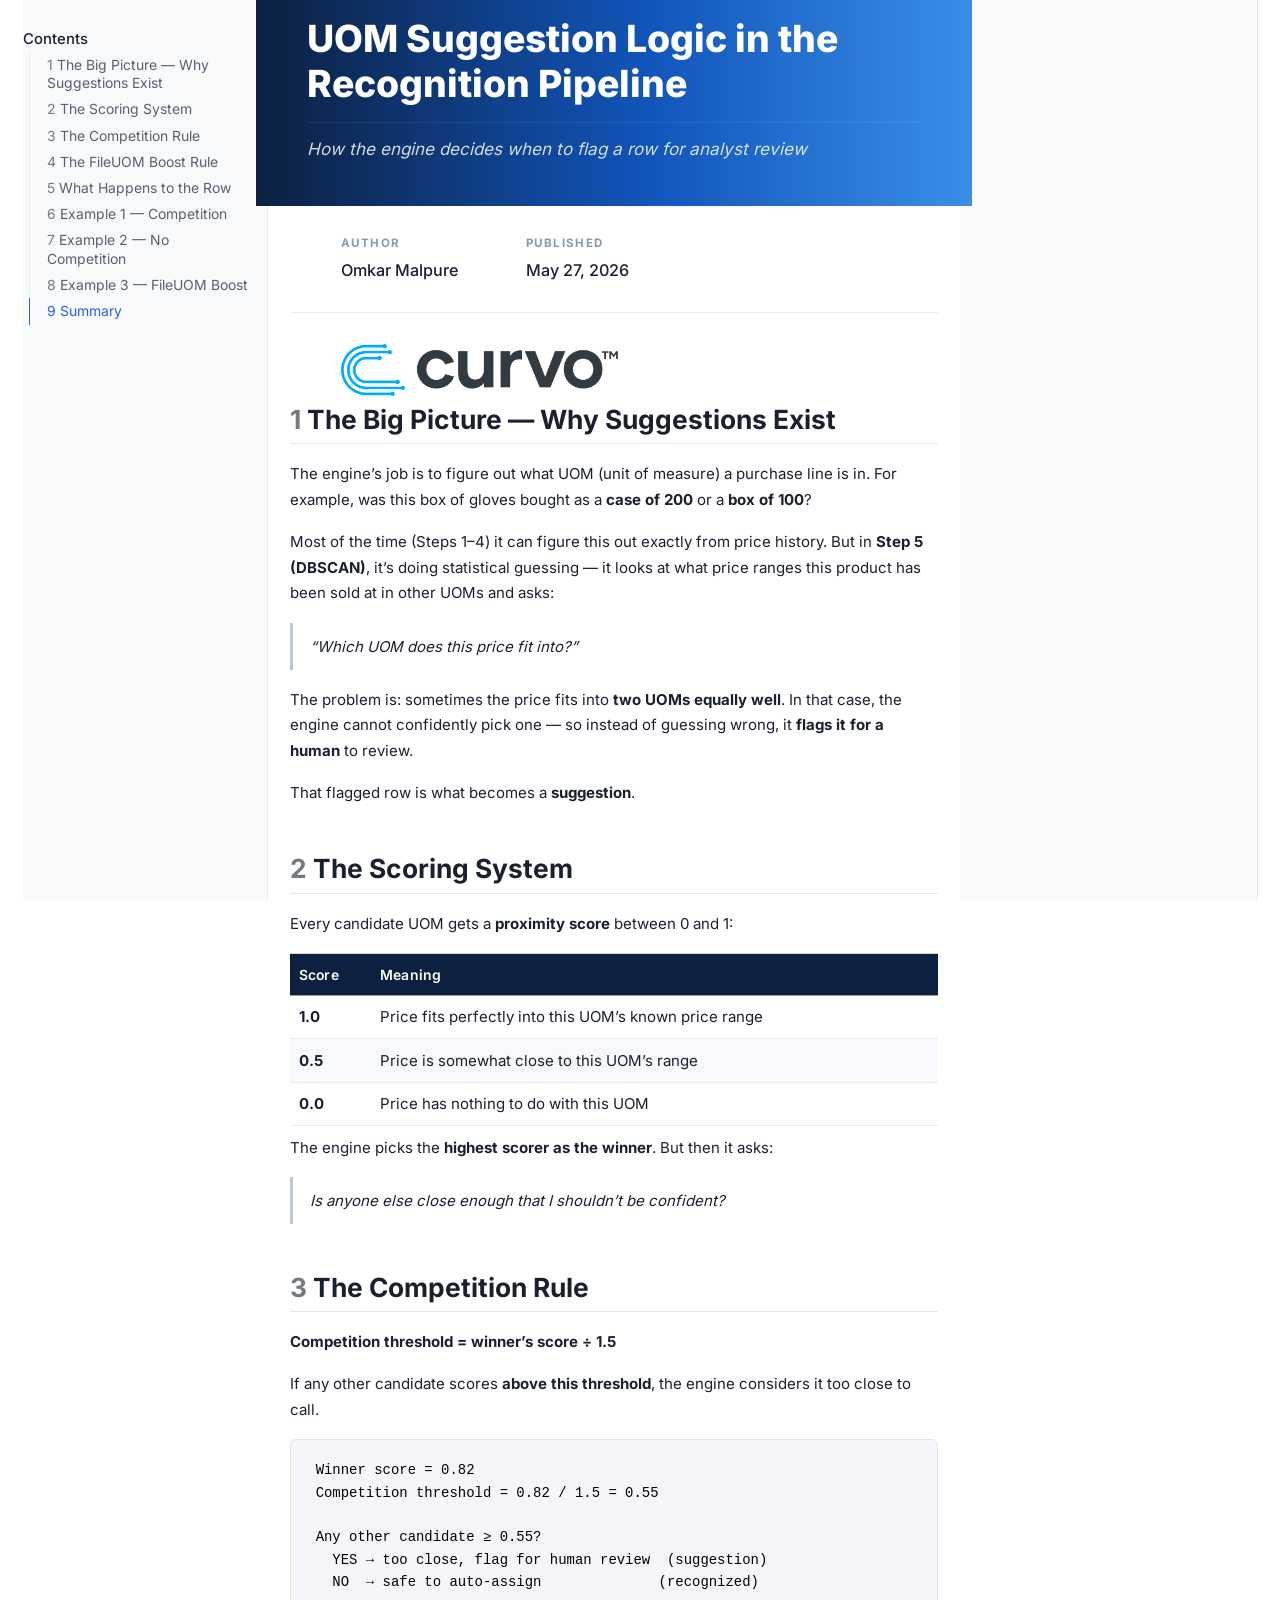
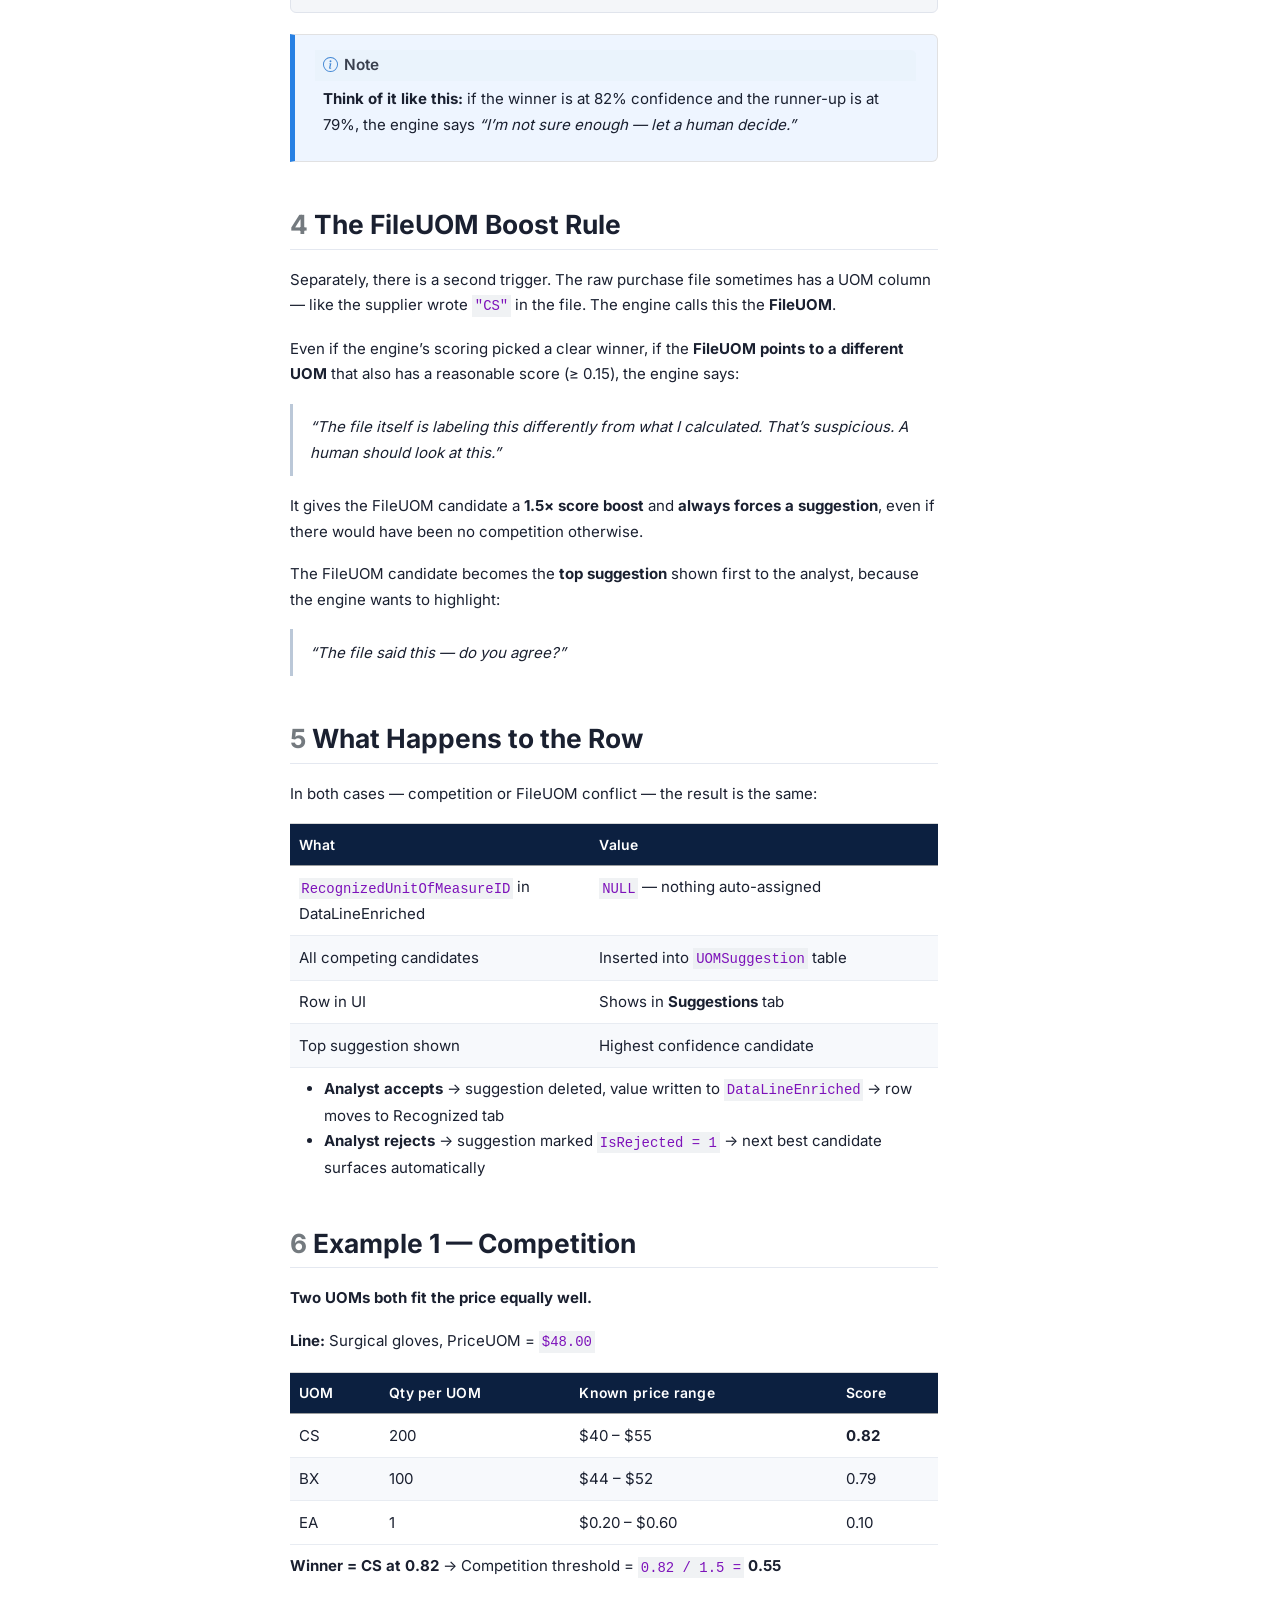
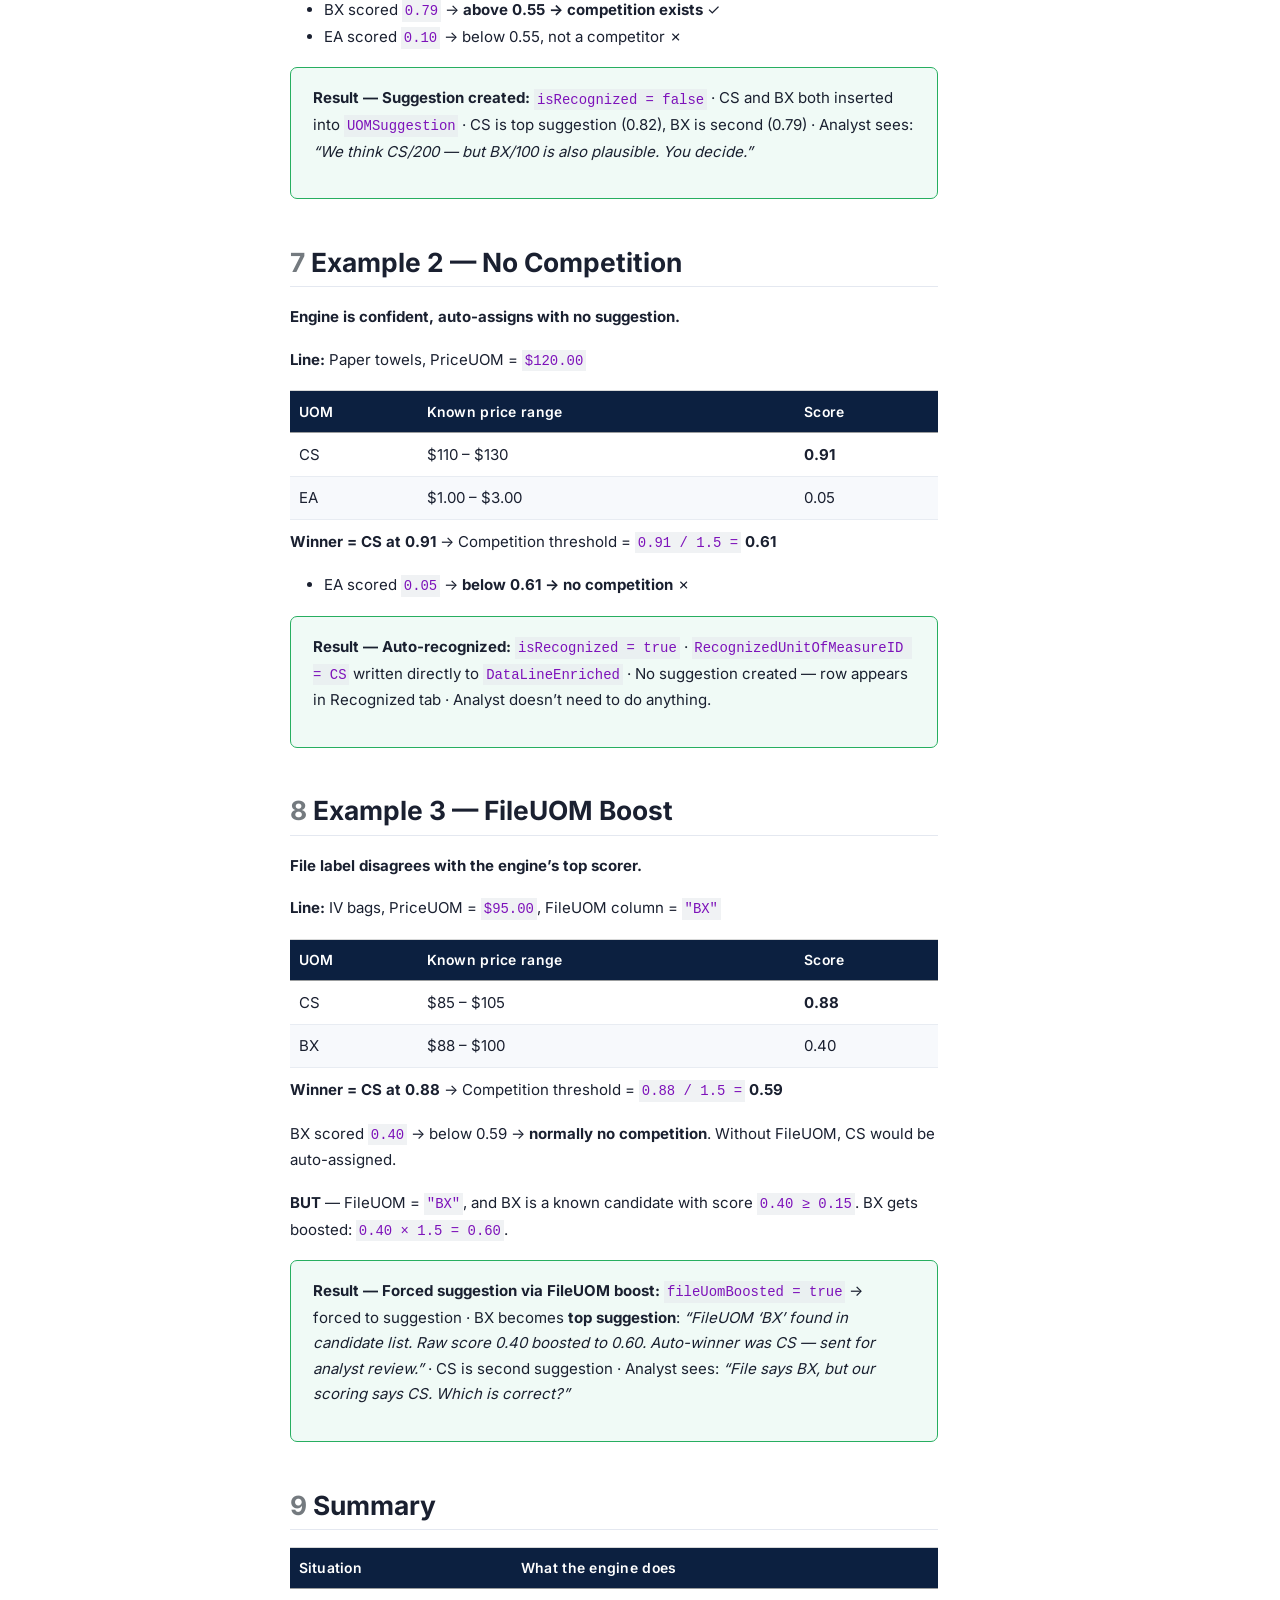
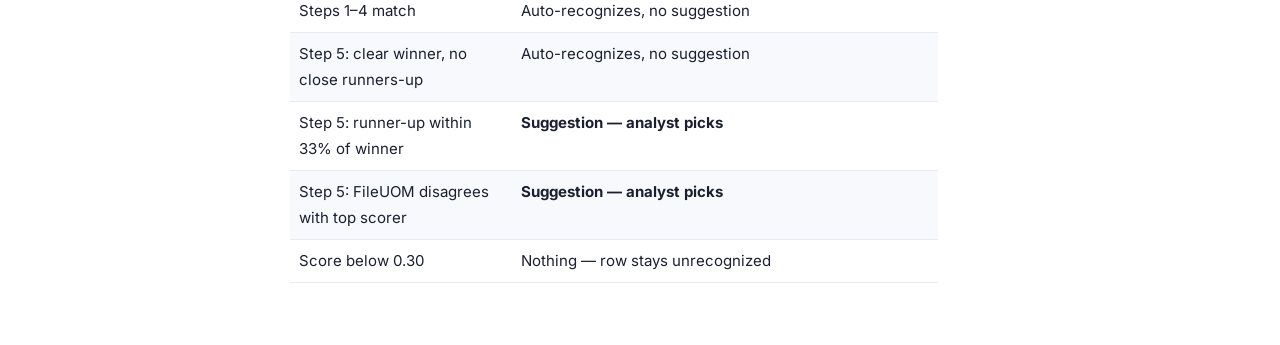
==== index.html @ 733f5641 "Add UOM suggestion logic report as GitHub Pages site" ====
<!DOCTYPE html>
<html xmlns="http://www.w3.org/1999/xhtml" lang="en" xml:lang="en"><head>

<meta charset="utf-8">
<meta name="generator" content="quarto-1.9.38">

<meta name="viewport" content="width=device-width, initial-scale=1.0, user-scalable=yes">


<title>UOM Suggestion Logic in the Recognition Pipeline</title>
<style>

code{white-space: pre-wrap;}
span.smallcaps{font-variant: small-caps;}
div.columns{display: flex; gap: min(4vw, 1.5em);}
div.column{flex: auto; overflow-x: auto;}
div.hanging-indent{margin-left: 1.5em; text-indent: -1.5em;}
ul.task-list{list-style: none;}
ul.task-list li input[type="checkbox"] {
width: 0.8em;
margin: 0 0.8em 0.2em -1em;  vertical-align: middle;
}
</style>


<script>/*!
 * clipboard.js v2.0.11
 * https://clipboardjs.com/
 *
 * Licensed MIT © Zeno Rocha
 */
!function(t,e){"object"==typeof exports&&"object"==typeof module?module.exports=e():"function"==typeof define&&define.amd?define([],e):"object"==typeof exports?exports.ClipboardJS=e():t.ClipboardJS=e()}(this,function(){return n={686:function(t,e,n){"use strict";n.d(e,{default:function(){return b}});var e=n(279),i=n.n(e),e=n(370),u=n.n(e),e=n(817),r=n.n(e);function c(t){try{return document.execCommand(t)}catch(t){return}}var a=function(t){t=r()(t);return c("cut"),t};function o(t,e){var n,o,t=(n=t,o="rtl"===document.documentElement.getAttribute("dir"),(t=document.createElement("textarea")).style.fontSize="12pt",t.style.border="0",t.style.padding="0",t.style.margin="0",t.style.position="absolute",t.style[o?"right":"left"]="-9999px",o=window.pageYOffset||document.documentElement.scrollTop,t.style.top="".concat(o,"px"),t.setAttribute("readonly",""),t.value=n,t);return e.container.appendChild(t),e=r()(t),c("copy"),t.remove(),e}var f=function(t){var e=1<arguments.length&&void 0!==arguments[1]?arguments[1]:{container:document.body},n="";return"string"==typeof t?n=o(t,e):t instanceof HTMLInputElement&&!["text","search","url","tel","password"].includes(null==t?void 0:t.type)?n=o(t.value,e):(n=r()(t),c("copy")),n};function l(t){return(l="function"==typeof Symbol&&"symbol"==typeof Symbol.iterator?function(t){return typeof t}:function(t){return t&&"function"==typeof Symbol&&t.constructor===Symbol&&t!==Symbol.prototype?"symbol":typeof t})(t)}var s=function(){var t=0<arguments.length&&void 0!==arguments[0]?arguments[0]:{},e=t.action,n=void 0===e?"copy":e,o=t.container,e=t.target,t=t.text;if("copy"!==n&&"cut"!==n)throw new Error('Invalid "action" value, use either "copy" or "cut"');if(void 0!==e){if(!e||"object"!==l(e)||1!==e.nodeType)throw new Error('Invalid "target" value, use a valid Element');if("copy"===n&&e.hasAttribute("disabled"))throw new Error('Invalid "target" attribute. Please use "readonly" instead of "disabled" attribute');if("cut"===n&&(e.hasAttribute("readonly")||e.hasAttribute("disabled")))throw new Error('Invalid "target" attribute. You can\'t cut text from elements with "readonly" or "disabled" attributes')}return t?f(t,{container:o}):e?"cut"===n?a(e):f(e,{container:o}):void 0};function p(t){return(p="function"==typeof Symbol&&"symbol"==typeof Symbol.iterator?function(t){return typeof t}:function(t){return t&&"function"==typeof Symbol&&t.constructor===Symbol&&t!==Symbol.prototype?"symbol":typeof t})(t)}function d(t,e){for(var n=0;n<e.length;n++){var o=e[n];o.enumerable=o.enumerable||!1,o.configurable=!0,"value"in o&&(o.writable=!0),Object.defineProperty(t,o.key,o)}}function y(t,e){return(y=Object.setPrototypeOf||function(t,e){return t.__proto__=e,t})(t,e)}function h(n){var o=function(){if("undefined"==typeof Reflect||!Reflect.construct)return!1;if(Reflect.construct.sham)return!1;if("function"==typeof Proxy)return!0;try{return Date.prototype.toString.call(Reflect.construct(Date,[],function(){})),!0}catch(t){return!1}}();return function(){var t,e=v(n);return t=o?(t=v(this).constructor,Reflect.construct(e,arguments,t)):e.apply(this,arguments),e=this,!(t=t)||"object"!==p(t)&&"function"!=typeof t?function(t){if(void 0!==t)return t;throw new ReferenceError("this hasn't been initialised - super() hasn't been called")}(e):t}}function v(t){return(v=Object.setPrototypeOf?Object.getPrototypeOf:function(t){return t.__proto__||Object.getPrototypeOf(t)})(t)}function m(t,e){t="data-clipboard-".concat(t);if(e.hasAttribute(t))return e.getAttribute(t)}var b=function(){!function(t,e){if("function"!=typeof e&&null!==e)throw new TypeError("Super expression must either be null or a function");t.prototype=Object.create(e&&e.prototype,{constructor:{value:t,writable:!0,configurable:!0}}),e&&y(t,e)}(r,i());var t,e,n,o=h(r);function r(t,e){var n;return function(t){if(!(t instanceof r))throw new TypeError("Cannot call a class as a function")}(this),(n=o.call(this)).resolveOptions(e),n.listenClick(t),n}return t=r,n=[{key:"copy",value:function(t){var e=1<arguments.length&&void 0!==arguments[1]?arguments[1]:{container:document.body};return f(t,e)}},{key:"cut",value:function(t){return a(t)}},{key:"isSupported",value:function(){var t=0<arguments.length&&void 0!==arguments[0]?arguments[0]:["copy","cut"],t="string"==typeof t?[t]:t,e=!!document.queryCommandSupported;return t.forEach(function(t){e=e&&!!document.queryCommandSupported(t)}),e}}],(e=[{key:"resolveOptions",value:function(){var t=0<arguments.length&&void 0!==arguments[0]?arguments[0]:{};this.action="function"==typeof t.action?t.action:this.defaultAction,this.target="function"==typeof t.target?t.target:this.defaultTarget,this.text="function"==typeof t.text?t.text:this.defaultText,this.container="object"===p(t.container)?t.container:document.body}},{key:"listenClick",value:function(t){var e=this;this.listener=u()(t,"click",function(t){return e.onClick(t)})}},{key:"onClick",value:function(t){var e=t.delegateTarget||t.currentTarget,n=this.action(e)||"copy",t=s({action:n,container:this.container,target:this.target(e),text:this.text(e)});this.emit(t?"success":"error",{action:n,text:t,trigger:e,clearSelection:function(){e&&e.focus(),window.getSelection().removeAllRanges()}})}},{key:"defaultAction",value:function(t){return m("action",t)}},{key:"defaultTarget",value:function(t){t=m("target",t);if(t)return document.querySelector(t)}},{key:"defaultText",value:function(t){return m("text",t)}},{key:"destroy",value:function(){this.listener.destroy()}}])&&d(t.prototype,e),n&&d(t,n),r}()},828:function(t){var e;"undefined"==typeof Element||Element.prototype.matches||((e=Element.prototype).matches=e.matchesSelector||e.mozMatchesSelector||e.msMatchesSelector||e.oMatchesSelector||e.webkitMatchesSelector),t.exports=function(t,e){for(;t&&9!==t.nodeType;){if("function"==typeof t.matches&&t.matches(e))return t;t=t.parentNode}}},438:function(t,e,n){var u=n(828);function i(t,e,n,o,r){var i=function(e,n,t,o){return function(t){t.delegateTarget=u(t.target,n),t.delegateTarget&&o.call(e,t)}}.apply(this,arguments);return t.addEventListener(n,i,r),{destroy:function(){t.removeEventListener(n,i,r)}}}t.exports=function(t,e,n,o,r){return"function"==typeof t.addEventListener?i.apply(null,arguments):"function"==typeof n?i.bind(null,document).apply(null,arguments):("string"==typeof t&&(t=document.querySelectorAll(t)),Array.prototype.map.call(t,function(t){return i(t,e,n,o,r)}))}},879:function(t,n){n.node=function(t){return void 0!==t&&t instanceof HTMLElement&&1===t.nodeType},n.nodeList=function(t){var e=Object.prototype.toString.call(t);return void 0!==t&&("[object NodeList]"===e||"[object HTMLCollection]"===e)&&"length"in t&&(0===t.length||n.node(t[0]))},n.string=function(t){return"string"==typeof t||t instanceof String},n.fn=function(t){return"[object Function]"===Object.prototype.toString.call(t)}},370:function(t,e,n){var f=n(879),l=n(438);t.exports=function(t,e,n){if(!t&&!e&&!n)throw new Error("Missing required arguments");if(!f.string(e))throw new TypeError("Second argument must be a String");if(!f.fn(n))throw new TypeError("Third argument must be a Function");if(f.node(t))return c=e,a=n,(u=t).addEventListener(c,a),{destroy:function(){u.removeEventListener(c,a)}};if(f.nodeList(t))return o=t,r=e,i=n,Array.prototype.forEach.call(o,function(t){t.addEventListener(r,i)}),{destroy:function(){Array.prototype.forEach.call(o,function(t){t.removeEventListener(r,i)})}};if(f.string(t))return t=t,e=e,n=n,l(document.body,t,e,n);throw new TypeError("First argument must be a String, HTMLElement, HTMLCollection, or NodeList");var o,r,i,u,c,a}},817:function(t){t.exports=function(t){var e,n="SELECT"===t.nodeName?(t.focus(),t.value):"INPUT"===t.nodeName||"TEXTAREA"===t.nodeName?((e=t.hasAttribute("readonly"))||t.setAttribute("readonly",""),t.select(),t.setSelectionRange(0,t.value.length),e||t.removeAttribute("readonly"),t.value):(t.hasAttribute("contenteditable")&&t.focus(),n=window.getSelection(),(e=document.createRange()).selectNodeContents(t),n.removeAllRanges(),n.addRange(e),n.toString());return n}},279:function(t){function e(){}e.prototype={on:function(t,e,n){var o=this.e||(this.e={});return(o[t]||(o[t]=[])).push({fn:e,ctx:n}),this},once:function(t,e,n){var o=this;function r(){o.off(t,r),e.apply(n,arguments)}return r._=e,this.on(t,r,n)},emit:function(t){for(var e=[].slice.call(arguments,1),n=((this.e||(this.e={}))[t]||[]).slice(),o=0,r=n.length;o<r;o++)n[o].fn.apply(n[o].ctx,e);return this},off:function(t,e){var n=this.e||(this.e={}),o=n[t],r=[];if(o&&e)for(var i=0,u=o.length;i<u;i++)o[i].fn!==e&&o[i].fn._!==e&&r.push(o[i]);return r.length?n[t]=r:delete n[t],this}},t.exports=e,t.exports.TinyEmitter=e}},r={},o.n=function(t){var e=t&&t.__esModule?function(){return t.default}:function(){return t};return o.d(e,{a:e}),e},o.d=function(t,e){for(var n in e)o.o(e,n)&&!o.o(t,n)&&Object.defineProperty(t,n,{enumerable:!0,get:e[n]})},o.o=function(t,e){return Object.prototype.hasOwnProperty.call(t,e)},o(686).default;function o(t){if(r[t])return r[t].exports;var e=r[t]={exports:{}};return n[t](e,e.exports,o),e.exports}var n,r});</script>
<script src="[data-uri]" type="module"></script>
<script src="[data-uri]" type="module"></script>
<script>/**
 * @popperjs/core v2.11.7 - MIT License
 */

!function(e,t){"object"==typeof exports&&"undefined"!=typeof module?t(exports):"function"==typeof define&&define.amd?define(["exports"],t):t((e="undefined"!=typeof globalThis?globalThis:e||self).Popper={})}(this,(function(e){"use strict";function t(e){if(null==e)return window;if("[object Window]"!==e.toString()){var t=e.ownerDocument;return t&&t.defaultView||window}return e}function n(e){return e instanceof t(e).Element||e instanceof Element}function r(e){return e instanceof t(e).HTMLElement||e instanceof HTMLElement}function o(e){return"undefined"!=typeof ShadowRoot&&(e instanceof t(e).ShadowRoot||e instanceof ShadowRoot)}var i=Math.max,a=Math.min,s=Math.round;function f(){var e=navigator.userAgentData;return null!=e&&e.brands&&Array.isArray(e.brands)?e.brands.map((function(e){return e.brand+"/"+e.version})).join(" "):navigator.userAgent}function c(){return!/^((?!chrome|android).)*safari/i.test(f())}function p(e,o,i){void 0===o&&(o=!1),void 0===i&&(i=!1);var a=e.getBoundingClientRect(),f=1,p=1;o&&r(e)&&(f=e.offsetWidth>0&&s(a.width)/e.offsetWidth||1,p=e.offsetHeight>0&&s(a.height)/e.offsetHeight||1);var u=(n(e)?t(e):window).visualViewport,l=!c()&&i,d=(a.left+(l&&u?u.offsetLeft:0))/f,h=(a.top+(l&&u?u.offsetTop:0))/p,m=a.width/f,v=a.height/p;return{width:m,height:v,top:h,right:d+m,bottom:h+v,left:d,x:d,y:h}}function u(e){var n=t(e);return{scrollLeft:n.pageXOffset,scrollTop:n.pageYOffset}}function l(e){return e?(e.nodeName||"").toLowerCase():null}function d(e){return((n(e)?e.ownerDocument:e.document)||window.document).documentElement}function h(e){return p(d(e)).left+u(e).scrollLeft}function m(e){return t(e).getComputedStyle(e)}function v(e){var t=m(e),n=t.overflow,r=t.overflowX,o=t.overflowY;return/auto|scroll|overlay|hidden/.test(n+o+r)}function y(e,n,o){void 0===o&&(o=!1);var i,a,f=r(n),c=r(n)&&function(e){var t=e.getBoundingClientRect(),n=s(t.width)/e.offsetWidth||1,r=s(t.height)/e.offsetHeight||1;return 1!==n||1!==r}(n),m=d(n),y=p(e,c,o),g={scrollLeft:0,scrollTop:0},b={x:0,y:0};return(f||!f&&!o)&&(("body"!==l(n)||v(m))&&(g=(i=n)!==t(i)&&r(i)?{scrollLeft:(a=i).scrollLeft,scrollTop:a.scrollTop}:u(i)),r(n)?((b=p(n,!0)).x+=n.clientLeft,b.y+=n.clientTop):m&&(b.x=h(m))),{x:y.left+g.scrollLeft-b.x,y:y.top+g.scrollTop-b.y,width:y.width,height:y.height}}function g(e){var t=p(e),n=e.offsetWidth,r=e.offsetHeight;return Math.abs(t.width-n)<=1&&(n=t.width),Math.abs(t.height-r)<=1&&(r=t.height),{x:e.offsetLeft,y:e.offsetTop,width:n,height:r}}function b(e){return"html"===l(e)?e:e.assignedSlot||e.parentNode||(o(e)?e.host:null)||d(e)}function x(e){return["html","body","#document"].indexOf(l(e))>=0?e.ownerDocument.body:r(e)&&v(e)?e:x(b(e))}function w(e,n){var r;void 0===n&&(n=[]);var o=x(e),i=o===(null==(r=e.ownerDocument)?void 0:r.body),a=t(o),s=i?[a].concat(a.visualViewport||[],v(o)?o:[]):o,f=n.concat(s);return i?f:f.concat(w(b(s)))}function O(e){return["table","td","th"].indexOf(l(e))>=0}function j(e){return r(e)&&"fixed"!==m(e).position?e.offsetParent:null}function E(e){for(var n=t(e),i=j(e);i&&O(i)&&"static"===m(i).position;)i=j(i);return i&&("html"===l(i)||"body"===l(i)&&"static"===m(i).position)?n:i||function(e){var t=/firefox/i.test(f());if(/Trident/i.test(f())&&r(e)&&"fixed"===m(e).position)return null;var n=b(e);for(o(n)&&(n=n.host);r(n)&&["html","body"].indexOf(l(n))<0;){var i=m(n);if("none"!==i.transform||"none"!==i.perspective||"paint"===i.contain||-1!==["transform","perspective"].indexOf(i.willChange)||t&&"filter"===i.willChange||t&&i.filter&&"none"!==i.filter)return n;n=n.parentNode}return null}(e)||n}var D="top",A="bottom",L="right",P="left",M="auto",k=[D,A,L,P],W="start",B="end",H="viewport",T="popper",R=k.reduce((function(e,t){return e.concat([t+"-"+W,t+"-"+B])}),[]),S=[].concat(k,[M]).reduce((function(e,t){return e.concat([t,t+"-"+W,t+"-"+B])}),[]),V=["beforeRead","read","afterRead","beforeMain","main","afterMain","beforeWrite","write","afterWrite"];function q(e){var t=new Map,n=new Set,r=[];function o(e){n.add(e.name),[].concat(e.requires||[],e.requiresIfExists||[]).forEach((function(e){if(!n.has(e)){var r=t.get(e);r&&o(r)}})),r.push(e)}return e.forEach((function(e){t.set(e.name,e)})),e.forEach((function(e){n.has(e.name)||o(e)})),r}function C(e){return e.split("-")[0]}function N(e,t){var n=t.getRootNode&&t.getRootNode();if(e.contains(t))return!0;if(n&&o(n)){var r=t;do{if(r&&e.isSameNode(r))return!0;r=r.parentNode||r.host}while(r)}return!1}function I(e){return Object.assign({},e,{left:e.x,top:e.y,right:e.x+e.width,bottom:e.y+e.height})}function _(e,r,o){return r===H?I(function(e,n){var r=t(e),o=d(e),i=r.visualViewport,a=o.clientWidth,s=o.clientHeight,f=0,p=0;if(i){a=i.width,s=i.height;var u=c();(u||!u&&"fixed"===n)&&(f=i.offsetLeft,p=i.offsetTop)}return{width:a,height:s,x:f+h(e),y:p}}(e,o)):n(r)?function(e,t){var n=p(e,!1,"fixed"===t);return n.top=n.top+e.clientTop,n.left=n.left+e.clientLeft,n.bottom=n.top+e.clientHeight,n.right=n.left+e.clientWidth,n.width=e.clientWidth,n.height=e.clientHeight,n.x=n.left,n.y=n.top,n}(r,o):I(function(e){var t,n=d(e),r=u(e),o=null==(t=e.ownerDocument)?void 0:t.body,a=i(n.scrollWidth,n.clientWidth,o?o.scrollWidth:0,o?o.clientWidth:0),s=i(n.scrollHeight,n.clientHeight,o?o.scrollHeight:0,o?o.clientHeight:0),f=-r.scrollLeft+h(e),c=-r.scrollTop;return"rtl"===m(o||n).direction&&(f+=i(n.clientWidth,o?o.clientWidth:0)-a),{width:a,height:s,x:f,y:c}}(d(e)))}function F(e,t,o,s){var f="clippingParents"===t?function(e){var t=w(b(e)),o=["absolute","fixed"].indexOf(m(e).position)>=0&&r(e)?E(e):e;return n(o)?t.filter((function(e){return n(e)&&N(e,o)&&"body"!==l(e)})):[]}(e):[].concat(t),c=[].concat(f,[o]),p=c[0],u=c.reduce((function(t,n){var r=_(e,n,s);return t.top=i(r.top,t.top),t.right=a(r.right,t.right),t.bottom=a(r.bottom,t.bottom),t.left=i(r.left,t.left),t}),_(e,p,s));return u.width=u.right-u.left,u.height=u.bottom-u.top,u.x=u.left,u.y=u.top,u}function U(e){return e.split("-")[1]}function z(e){return["top","bottom"].indexOf(e)>=0?"x":"y"}function X(e){var t,n=e.reference,r=e.element,o=e.placement,i=o?C(o):null,a=o?U(o):null,s=n.x+n.width/2-r.width/2,f=n.y+n.height/2-r.height/2;switch(i){case D:t={x:s,y:n.y-r.height};break;case A:t={x:s,y:n.y+n.height};break;case L:t={x:n.x+n.width,y:f};break;case P:t={x:n.x-r.width,y:f};break;default:t={x:n.x,y:n.y}}var c=i?z(i):null;if(null!=c){var p="y"===c?"height":"width";switch(a){case W:t[c]=t[c]-(n[p]/2-r[p]/2);break;case B:t[c]=t[c]+(n[p]/2-r[p]/2)}}return t}function Y(e){return Object.assign({},{top:0,right:0,bottom:0,left:0},e)}function G(e,t){return t.reduce((function(t,n){return t[n]=e,t}),{})}function J(e,t){void 0===t&&(t={});var r=t,o=r.placement,i=void 0===o?e.placement:o,a=r.strategy,s=void 0===a?e.strategy:a,f=r.boundary,c=void 0===f?"clippingParents":f,u=r.rootBoundary,l=void 0===u?H:u,h=r.elementContext,m=void 0===h?T:h,v=r.altBoundary,y=void 0!==v&&v,g=r.padding,b=void 0===g?0:g,x=Y("number"!=typeof b?b:G(b,k)),w=m===T?"reference":T,O=e.rects.popper,j=e.elements[y?w:m],E=F(n(j)?j:j.contextElement||d(e.elements.popper),c,l,s),P=p(e.elements.reference),M=X({reference:P,element:O,strategy:"absolute",placement:i}),W=I(Object.assign({},O,M)),B=m===T?W:P,R={top:E.top-B.top+x.top,bottom:B.bottom-E.bottom+x.bottom,left:E.left-B.left+x.left,right:B.right-E.right+x.right},S=e.modifiersData.offset;if(m===T&&S){var V=S[i];Object.keys(R).forEach((function(e){var t=[L,A].indexOf(e)>=0?1:-1,n=[D,A].indexOf(e)>=0?"y":"x";R[e]+=V[n]*t}))}return R}var K={placement:"bottom",modifiers:[],strategy:"absolute"};function Q(){for(var e=arguments.length,t=new Array(e),n=0;n<e;n++)t[n]=arguments[n];return!t.some((function(e){return!(e&&"function"==typeof e.getBoundingClientRect)}))}function Z(e){void 0===e&&(e={});var t=e,r=t.defaultModifiers,o=void 0===r?[]:r,i=t.defaultOptions,a=void 0===i?K:i;return function(e,t,r){void 0===r&&(r=a);var i,s,f={placement:"bottom",orderedModifiers:[],options:Object.assign({},K,a),modifiersData:{},elements:{reference:e,popper:t},attributes:{},styles:{}},c=[],p=!1,u={state:f,setOptions:function(r){var i="function"==typeof r?r(f.options):r;l(),f.options=Object.assign({},a,f.options,i),f.scrollParents={reference:n(e)?w(e):e.contextElement?w(e.contextElement):[],popper:w(t)};var s,p,d=function(e){var t=q(e);return V.reduce((function(e,n){return e.concat(t.filter((function(e){return e.phase===n})))}),[])}((s=[].concat(o,f.options.modifiers),p=s.reduce((function(e,t){var n=e[t.name];return e[t.name]=n?Object.assign({},n,t,{options:Object.assign({},n.options,t.options),data:Object.assign({},n.data,t.data)}):t,e}),{}),Object.keys(p).map((function(e){return p[e]}))));return f.orderedModifiers=d.filter((function(e){return e.enabled})),f.orderedModifiers.forEach((function(e){var t=e.name,n=e.options,r=void 0===n?{}:n,o=e.effect;if("function"==typeof o){var i=o({state:f,name:t,instance:u,options:r}),a=function(){};c.push(i||a)}})),u.update()},forceUpdate:function(){if(!p){var e=f.elements,t=e.reference,n=e.popper;if(Q(t,n)){f.rects={reference:y(t,E(n),"fixed"===f.options.strategy),popper:g(n)},f.reset=!1,f.placement=f.options.placement,f.orderedModifiers.forEach((function(e){return f.modifiersData[e.name]=Object.assign({},e.data)}));for(var r=0;r<f.orderedModifiers.length;r++)if(!0!==f.reset){var o=f.orderedModifiers[r],i=o.fn,a=o.options,s=void 0===a?{}:a,c=o.name;"function"==typeof i&&(f=i({state:f,options:s,name:c,instance:u})||f)}else f.reset=!1,r=-1}}},update:(i=function(){return new Promise((function(e){u.forceUpdate(),e(f)}))},function(){return s||(s=new Promise((function(e){Promise.resolve().then((function(){s=void 0,e(i())}))}))),s}),destroy:function(){l(),p=!0}};if(!Q(e,t))return u;function l(){c.forEach((function(e){return e()})),c=[]}return u.setOptions(r).then((function(e){!p&&r.onFirstUpdate&&r.onFirstUpdate(e)})),u}}var $={passive:!0};var ee={name:"eventListeners",enabled:!0,phase:"write",fn:function(){},effect:function(e){var n=e.state,r=e.instance,o=e.options,i=o.scroll,a=void 0===i||i,s=o.resize,f=void 0===s||s,c=t(n.elements.popper),p=[].concat(n.scrollParents.reference,n.scrollParents.popper);return a&&p.forEach((function(e){e.addEventListener("scroll",r.update,$)})),f&&c.addEventListener("resize",r.update,$),function(){a&&p.forEach((function(e){e.removeEventListener("scroll",r.update,$)})),f&&c.removeEventListener("resize",r.update,$)}},data:{}};var te={name:"popperOffsets",enabled:!0,phase:"read",fn:function(e){var t=e.state,n=e.name;t.modifiersData[n]=X({reference:t.rects.reference,element:t.rects.popper,strategy:"absolute",placement:t.placement})},data:{}},ne={top:"auto",right:"auto",bottom:"auto",left:"auto"};function re(e){var n,r=e.popper,o=e.popperRect,i=e.placement,a=e.variation,f=e.offsets,c=e.position,p=e.gpuAcceleration,u=e.adaptive,l=e.roundOffsets,h=e.isFixed,v=f.x,y=void 0===v?0:v,g=f.y,b=void 0===g?0:g,x="function"==typeof l?l({x:y,y:b}):{x:y,y:b};y=x.x,b=x.y;var w=f.hasOwnProperty("x"),O=f.hasOwnProperty("y"),j=P,M=D,k=window;if(u){var W=E(r),H="clientHeight",T="clientWidth";if(W===t(r)&&"static"!==m(W=d(r)).position&&"absolute"===c&&(H="scrollHeight",T="scrollWidth"),W=W,i===D||(i===P||i===L)&&a===B)M=A,b-=(h&&W===k&&k.visualViewport?k.visualViewport.height:W[H])-o.height,b*=p?1:-1;if(i===P||(i===D||i===A)&&a===B)j=L,y-=(h&&W===k&&k.visualViewport?k.visualViewport.width:W[T])-o.width,y*=p?1:-1}var R,S=Object.assign({position:c},u&&ne),V=!0===l?function(e,t){var n=e.x,r=e.y,o=t.devicePixelRatio||1;return{x:s(n*o)/o||0,y:s(r*o)/o||0}}({x:y,y:b},t(r)):{x:y,y:b};return y=V.x,b=V.y,p?Object.assign({},S,((R={})[M]=O?"0":"",R[j]=w?"0":"",R.transform=(k.devicePixelRatio||1)<=1?"translate("+y+"px, "+b+"px)":"translate3d("+y+"px, "+b+"px, 0)",R)):Object.assign({},S,((n={})[M]=O?b+"px":"",n[j]=w?y+"px":"",n.transform="",n))}var oe={name:"computeStyles",enabled:!0,phase:"beforeWrite",fn:function(e){var t=e.state,n=e.options,r=n.gpuAcceleration,o=void 0===r||r,i=n.adaptive,a=void 0===i||i,s=n.roundOffsets,f=void 0===s||s,c={placement:C(t.placement),variation:U(t.placement),popper:t.elements.popper,popperRect:t.rects.popper,gpuAcceleration:o,isFixed:"fixed"===t.options.strategy};null!=t.modifiersData.popperOffsets&&(t.styles.popper=Object.assign({},t.styles.popper,re(Object.assign({},c,{offsets:t.modifiersData.popperOffsets,position:t.options.strategy,adaptive:a,roundOffsets:f})))),null!=t.modifiersData.arrow&&(t.styles.arrow=Object.assign({},t.styles.arrow,re(Object.assign({},c,{offsets:t.modifiersData.arrow,position:"absolute",adaptive:!1,roundOffsets:f})))),t.attributes.popper=Object.assign({},t.attributes.popper,{"data-popper-placement":t.placement})},data:{}};var ie={name:"applyStyles",enabled:!0,phase:"write",fn:function(e){var t=e.state;Object.keys(t.elements).forEach((function(e){var n=t.styles[e]||{},o=t.attributes[e]||{},i=t.elements[e];r(i)&&l(i)&&(Object.assign(i.style,n),Object.keys(o).forEach((function(e){var t=o[e];!1===t?i.removeAttribute(e):i.setAttribute(e,!0===t?"":t)})))}))},effect:function(e){var t=e.state,n={popper:{position:t.options.strategy,left:"0",top:"0",margin:"0"},arrow:{position:"absolute"},reference:{}};return Object.assign(t.elements.popper.style,n.popper),t.styles=n,t.elements.arrow&&Object.assign(t.elements.arrow.style,n.arrow),function(){Object.keys(t.elements).forEach((function(e){var o=t.elements[e],i=t.attributes[e]||{},a=Object.keys(t.styles.hasOwnProperty(e)?t.styles[e]:n[e]).reduce((function(e,t){return e[t]="",e}),{});r(o)&&l(o)&&(Object.assign(o.style,a),Object.keys(i).forEach((function(e){o.removeAttribute(e)})))}))}},requires:["computeStyles"]};var ae={name:"offset",enabled:!0,phase:"main",requires:["popperOffsets"],fn:function(e){var t=e.state,n=e.options,r=e.name,o=n.offset,i=void 0===o?[0,0]:o,a=S.reduce((function(e,n){return e[n]=function(e,t,n){var r=C(e),o=[P,D].indexOf(r)>=0?-1:1,i="function"==typeof n?n(Object.assign({},t,{placement:e})):n,a=i[0],s=i[1];return a=a||0,s=(s||0)*o,[P,L].indexOf(r)>=0?{x:s,y:a}:{x:a,y:s}}(n,t.rects,i),e}),{}),s=a[t.placement],f=s.x,c=s.y;null!=t.modifiersData.popperOffsets&&(t.modifiersData.popperOffsets.x+=f,t.modifiersData.popperOffsets.y+=c),t.modifiersData[r]=a}},se={left:"right",right:"left",bottom:"top",top:"bottom"};function fe(e){return e.replace(/left|right|bottom|top/g,(function(e){return se[e]}))}var ce={start:"end",end:"start"};function pe(e){return e.replace(/start|end/g,(function(e){return ce[e]}))}function ue(e,t){void 0===t&&(t={});var n=t,r=n.placement,o=n.boundary,i=n.rootBoundary,a=n.padding,s=n.flipVariations,f=n.allowedAutoPlacements,c=void 0===f?S:f,p=U(r),u=p?s?R:R.filter((function(e){return U(e)===p})):k,l=u.filter((function(e){return c.indexOf(e)>=0}));0===l.length&&(l=u);var d=l.reduce((function(t,n){return t[n]=J(e,{placement:n,boundary:o,rootBoundary:i,padding:a})[C(n)],t}),{});return Object.keys(d).sort((function(e,t){return d[e]-d[t]}))}var le={name:"flip",enabled:!0,phase:"main",fn:function(e){var t=e.state,n=e.options,r=e.name;if(!t.modifiersData[r]._skip){for(var o=n.mainAxis,i=void 0===o||o,a=n.altAxis,s=void 0===a||a,f=n.fallbackPlacements,c=n.padding,p=n.boundary,u=n.rootBoundary,l=n.altBoundary,d=n.flipVariations,h=void 0===d||d,m=n.allowedAutoPlacements,v=t.options.placement,y=C(v),g=f||(y===v||!h?[fe(v)]:function(e){if(C(e)===M)return[];var t=fe(e);return[pe(e),t,pe(t)]}(v)),b=[v].concat(g).reduce((function(e,n){return e.concat(C(n)===M?ue(t,{placement:n,boundary:p,rootBoundary:u,padding:c,flipVariations:h,allowedAutoPlacements:m}):n)}),[]),x=t.rects.reference,w=t.rects.popper,O=new Map,j=!0,E=b[0],k=0;k<b.length;k++){var B=b[k],H=C(B),T=U(B)===W,R=[D,A].indexOf(H)>=0,S=R?"width":"height",V=J(t,{placement:B,boundary:p,rootBoundary:u,altBoundary:l,padding:c}),q=R?T?L:P:T?A:D;x[S]>w[S]&&(q=fe(q));var N=fe(q),I=[];if(i&&I.push(V[H]<=0),s&&I.push(V[q]<=0,V[N]<=0),I.every((function(e){return e}))){E=B,j=!1;break}O.set(B,I)}if(j)for(var _=function(e){var t=b.find((function(t){var n=O.get(t);if(n)return n.slice(0,e).every((function(e){return e}))}));if(t)return E=t,"break"},F=h?3:1;F>0;F--){if("break"===_(F))break}t.placement!==E&&(t.modifiersData[r]._skip=!0,t.placement=E,t.reset=!0)}},requiresIfExists:["offset"],data:{_skip:!1}};function de(e,t,n){return i(e,a(t,n))}var he={name:"preventOverflow",enabled:!0,phase:"main",fn:function(e){var t=e.state,n=e.options,r=e.name,o=n.mainAxis,s=void 0===o||o,f=n.altAxis,c=void 0!==f&&f,p=n.boundary,u=n.rootBoundary,l=n.altBoundary,d=n.padding,h=n.tether,m=void 0===h||h,v=n.tetherOffset,y=void 0===v?0:v,b=J(t,{boundary:p,rootBoundary:u,padding:d,altBoundary:l}),x=C(t.placement),w=U(t.placement),O=!w,j=z(x),M="x"===j?"y":"x",k=t.modifiersData.popperOffsets,B=t.rects.reference,H=t.rects.popper,T="function"==typeof y?y(Object.assign({},t.rects,{placement:t.placement})):y,R="number"==typeof T?{mainAxis:T,altAxis:T}:Object.assign({mainAxis:0,altAxis:0},T),S=t.modifiersData.offset?t.modifiersData.offset[t.placement]:null,V={x:0,y:0};if(k){if(s){var q,N="y"===j?D:P,I="y"===j?A:L,_="y"===j?"height":"width",F=k[j],X=F+b[N],Y=F-b[I],G=m?-H[_]/2:0,K=w===W?B[_]:H[_],Q=w===W?-H[_]:-B[_],Z=t.elements.arrow,$=m&&Z?g(Z):{width:0,height:0},ee=t.modifiersData["arrow#persistent"]?t.modifiersData["arrow#persistent"].padding:{top:0,right:0,bottom:0,left:0},te=ee[N],ne=ee[I],re=de(0,B[_],$[_]),oe=O?B[_]/2-G-re-te-R.mainAxis:K-re-te-R.mainAxis,ie=O?-B[_]/2+G+re+ne+R.mainAxis:Q+re+ne+R.mainAxis,ae=t.elements.arrow&&E(t.elements.arrow),se=ae?"y"===j?ae.clientTop||0:ae.clientLeft||0:0,fe=null!=(q=null==S?void 0:S[j])?q:0,ce=F+ie-fe,pe=de(m?a(X,F+oe-fe-se):X,F,m?i(Y,ce):Y);k[j]=pe,V[j]=pe-F}if(c){var ue,le="x"===j?D:P,he="x"===j?A:L,me=k[M],ve="y"===M?"height":"width",ye=me+b[le],ge=me-b[he],be=-1!==[D,P].indexOf(x),xe=null!=(ue=null==S?void 0:S[M])?ue:0,we=be?ye:me-B[ve]-H[ve]-xe+R.altAxis,Oe=be?me+B[ve]+H[ve]-xe-R.altAxis:ge,je=m&&be?function(e,t,n){var r=de(e,t,n);return r>n?n:r}(we,me,Oe):de(m?we:ye,me,m?Oe:ge);k[M]=je,V[M]=je-me}t.modifiersData[r]=V}},requiresIfExists:["offset"]};var me={name:"arrow",enabled:!0,phase:"main",fn:function(e){var t,n=e.state,r=e.name,o=e.options,i=n.elements.arrow,a=n.modifiersData.popperOffsets,s=C(n.placement),f=z(s),c=[P,L].indexOf(s)>=0?"height":"width";if(i&&a){var p=function(e,t){return Y("number"!=typeof(e="function"==typeof e?e(Object.assign({},t.rects,{placement:t.placement})):e)?e:G(e,k))}(o.padding,n),u=g(i),l="y"===f?D:P,d="y"===f?A:L,h=n.rects.reference[c]+n.rects.reference[f]-a[f]-n.rects.popper[c],m=a[f]-n.rects.reference[f],v=E(i),y=v?"y"===f?v.clientHeight||0:v.clientWidth||0:0,b=h/2-m/2,x=p[l],w=y-u[c]-p[d],O=y/2-u[c]/2+b,j=de(x,O,w),M=f;n.modifiersData[r]=((t={})[M]=j,t.centerOffset=j-O,t)}},effect:function(e){var t=e.state,n=e.options.element,r=void 0===n?"[data-popper-arrow]":n;null!=r&&("string"!=typeof r||(r=t.elements.popper.querySelector(r)))&&N(t.elements.popper,r)&&(t.elements.arrow=r)},requires:["popperOffsets"],requiresIfExists:["preventOverflow"]};function ve(e,t,n){return void 0===n&&(n={x:0,y:0}),{top:e.top-t.height-n.y,right:e.right-t.width+n.x,bottom:e.bottom-t.height+n.y,left:e.left-t.width-n.x}}function ye(e){return[D,L,A,P].some((function(t){return e[t]>=0}))}var ge={name:"hide",enabled:!0,phase:"main",requiresIfExists:["preventOverflow"],fn:function(e){var t=e.state,n=e.name,r=t.rects.reference,o=t.rects.popper,i=t.modifiersData.preventOverflow,a=J(t,{elementContext:"reference"}),s=J(t,{altBoundary:!0}),f=ve(a,r),c=ve(s,o,i),p=ye(f),u=ye(c);t.modifiersData[n]={referenceClippingOffsets:f,popperEscapeOffsets:c,isReferenceHidden:p,hasPopperEscaped:u},t.attributes.popper=Object.assign({},t.attributes.popper,{"data-popper-reference-hidden":p,"data-popper-escaped":u})}},be=Z({defaultModifiers:[ee,te,oe,ie]}),xe=[ee,te,oe,ie,ae,le,he,me,ge],we=Z({defaultModifiers:xe});e.applyStyles=ie,e.arrow=me,e.computeStyles=oe,e.createPopper=we,e.createPopperLite=be,e.defaultModifiers=xe,e.detectOverflow=J,e.eventListeners=ee,e.flip=le,e.hide=ge,e.offset=ae,e.popperGenerator=Z,e.popperOffsets=te,e.preventOverflow=he,Object.defineProperty(e,"__esModule",{value:!0})}));

</script>
<script>!function(e,t){"object"==typeof exports&&"undefined"!=typeof module?module.exports=t(require("@popperjs/core")):"function"==typeof define&&define.amd?define(["@popperjs/core"],t):(e=e||self).tippy=t(e.Popper)}(this,(function(e){"use strict";var t={passive:!0,capture:!0},n=function(){return document.body};function r(e,t,n){if(Array.isArray(e)){var r=e[t];return null==r?Array.isArray(n)?n[t]:n:r}return e}function o(e,t){var n={}.toString.call(e);return 0===n.indexOf("[object")&&n.indexOf(t+"]")>-1}function i(e,t){return"function"==typeof e?e.apply(void 0,t):e}function a(e,t){return 0===t?e:function(r){clearTimeout(n),n=setTimeout((function(){e(r)}),t)};var n}function s(e,t){var n=Object.assign({},e);return t.forEach((function(e){delete n[e]})),n}function u(e){return[].concat(e)}function c(e,t){-1===e.indexOf(t)&&e.push(t)}function p(e){return e.split("-")[0]}function f(e){return[].slice.call(e)}function l(e){return Object.keys(e).reduce((function(t,n){return void 0!==e[n]&&(t[n]=e[n]),t}),{})}function d(){return document.createElement("div")}function v(e){return["Element","Fragment"].some((function(t){return o(e,t)}))}function m(e){return o(e,"MouseEvent")}function g(e){return!(!e||!e._tippy||e._tippy.reference!==e)}function h(e){return v(e)?[e]:function(e){return o(e,"NodeList")}(e)?f(e):Array.isArray(e)?e:f(document.querySelectorAll(e))}function b(e,t){e.forEach((function(e){e&&(e.style.transitionDuration=t+"ms")}))}function y(e,t){e.forEach((function(e){e&&e.setAttribute("data-state",t)}))}function w(e){var t,n=u(e)[0];return null!=n&&null!=(t=n.ownerDocument)&&t.body?n.ownerDocument:document}function E(e,t,n){var r=t+"EventListener";["transitionend","webkitTransitionEnd"].forEach((function(t){e[r](t,n)}))}function O(e,t){for(var n=t;n;){var r;if(e.contains(n))return!0;n=null==n.getRootNode||null==(r=n.getRootNode())?void 0:r.host}return!1}var x={isTouch:!1},C=0;function T(){x.isTouch||(x.isTouch=!0,window.performance&&document.addEventListener("mousemove",A))}function A(){var e=performance.now();e-C<20&&(x.isTouch=!1,document.removeEventListener("mousemove",A)),C=e}function L(){var e=document.activeElement;if(g(e)){var t=e._tippy;e.blur&&!t.state.isVisible&&e.blur()}}var D=!!("undefined"!=typeof window&&"undefined"!=typeof document)&&!!window.msCrypto,R=Object.assign({appendTo:n,aria:{content:"auto",expanded:"auto"},delay:0,duration:[300,250],getReferenceClientRect:null,hideOnClick:!0,ignoreAttributes:!1,interactive:!1,interactiveBorder:2,interactiveDebounce:0,moveTransition:"",offset:[0,10],onAfterUpdate:function(){},onBeforeUpdate:function(){},onCreate:function(){},onDestroy:function(){},onHidden:function(){},onHide:function(){},onMount:function(){},onShow:function(){},onShown:function(){},onTrigger:function(){},onUntrigger:function(){},onClickOutside:function(){},placement:"top",plugins:[],popperOptions:{},render:null,showOnCreate:!1,touch:!0,trigger:"mouseenter focus",triggerTarget:null},{animateFill:!1,followCursor:!1,inlinePositioning:!1,sticky:!1},{allowHTML:!1,animation:"fade",arrow:!0,content:"",inertia:!1,maxWidth:350,role:"tooltip",theme:"",zIndex:9999}),k=Object.keys(R);function P(e){var t=(e.plugins||[]).reduce((function(t,n){var r,o=n.name,i=n.defaultValue;o&&(t[o]=void 0!==e[o]?e[o]:null!=(r=R[o])?r:i);return t}),{});return Object.assign({},e,t)}function j(e,t){var n=Object.assign({},t,{content:i(t.content,[e])},t.ignoreAttributes?{}:function(e,t){return(t?Object.keys(P(Object.assign({},R,{plugins:t}))):k).reduce((function(t,n){var r=(e.getAttribute("data-tippy-"+n)||"").trim();if(!r)return t;if("content"===n)t[n]=r;else try{t[n]=JSON.parse(r)}catch(e){t[n]=r}return t}),{})}(e,t.plugins));return n.aria=Object.assign({},R.aria,n.aria),n.aria={expanded:"auto"===n.aria.expanded?t.interactive:n.aria.expanded,content:"auto"===n.aria.content?t.interactive?null:"describedby":n.aria.content},n}function M(e,t){e.innerHTML=t}function V(e){var t=d();return!0===e?t.className="tippy-arrow":(t.className="tippy-svg-arrow",v(e)?t.appendChild(e):M(t,e)),t}function I(e,t){v(t.content)?(M(e,""),e.appendChild(t.content)):"function"!=typeof t.content&&(t.allowHTML?M(e,t.content):e.textContent=t.content)}function S(e){var t=e.firstElementChild,n=f(t.children);return{box:t,content:n.find((function(e){return e.classList.contains("tippy-content")})),arrow:n.find((function(e){return e.classList.contains("tippy-arrow")||e.classList.contains("tippy-svg-arrow")})),backdrop:n.find((function(e){return e.classList.contains("tippy-backdrop")}))}}function N(e){var t=d(),n=d();n.className="tippy-box",n.setAttribute("data-state","hidden"),n.setAttribute("tabindex","-1");var r=d();function o(n,r){var o=S(t),i=o.box,a=o.content,s=o.arrow;r.theme?i.setAttribute("data-theme",r.theme):i.removeAttribute("data-theme"),"string"==typeof r.animation?i.setAttribute("data-animation",r.animation):i.removeAttribute("data-animation"),r.inertia?i.setAttribute("data-inertia",""):i.removeAttribute("data-inertia"),i.style.maxWidth="number"==typeof r.maxWidth?r.maxWidth+"px":r.maxWidth,r.role?i.setAttribute("role",r.role):i.removeAttribute("role"),n.content===r.content&&n.allowHTML===r.allowHTML||I(a,e.props),r.arrow?s?n.arrow!==r.arrow&&(i.removeChild(s),i.appendChild(V(r.arrow))):i.appendChild(V(r.arrow)):s&&i.removeChild(s)}return r.className="tippy-content",r.setAttribute("data-state","hidden"),I(r,e.props),t.appendChild(n),n.appendChild(r),o(e.props,e.props),{popper:t,onUpdate:o}}N.$$tippy=!0;var B=1,H=[],U=[];function _(o,s){var v,g,h,C,T,A,L,k,M=j(o,Object.assign({},R,P(l(s)))),V=!1,I=!1,N=!1,_=!1,F=[],W=a(we,M.interactiveDebounce),X=B++,Y=(k=M.plugins).filter((function(e,t){return k.indexOf(e)===t})),$={id:X,reference:o,popper:d(),popperInstance:null,props:M,state:{isEnabled:!0,isVisible:!1,isDestroyed:!1,isMounted:!1,isShown:!1},plugins:Y,clearDelayTimeouts:function(){clearTimeout(v),clearTimeout(g),cancelAnimationFrame(h)},setProps:function(e){if($.state.isDestroyed)return;ae("onBeforeUpdate",[$,e]),be();var t=$.props,n=j(o,Object.assign({},t,l(e),{ignoreAttributes:!0}));$.props=n,he(),t.interactiveDebounce!==n.interactiveDebounce&&(ce(),W=a(we,n.interactiveDebounce));t.triggerTarget&&!n.triggerTarget?u(t.triggerTarget).forEach((function(e){e.removeAttribute("aria-expanded")})):n.triggerTarget&&o.removeAttribute("aria-expanded");ue(),ie(),J&&J(t,n);$.popperInstance&&(Ce(),Ae().forEach((function(e){requestAnimationFrame(e._tippy.popperInstance.forceUpdate)})));ae("onAfterUpdate",[$,e])},setContent:function(e){$.setProps({content:e})},show:function(){var e=$.state.isVisible,t=$.state.isDestroyed,o=!$.state.isEnabled,a=x.isTouch&&!$.props.touch,s=r($.props.duration,0,R.duration);if(e||t||o||a)return;if(te().hasAttribute("disabled"))return;if(ae("onShow",[$],!1),!1===$.props.onShow($))return;$.state.isVisible=!0,ee()&&(z.style.visibility="visible");ie(),de(),$.state.isMounted||(z.style.transition="none");if(ee()){var u=re(),p=u.box,f=u.content;b([p,f],0)}A=function(){var e;if($.state.isVisible&&!_){if(_=!0,z.offsetHeight,z.style.transition=$.props.moveTransition,ee()&&$.props.animation){var t=re(),n=t.box,r=t.content;b([n,r],s),y([n,r],"visible")}se(),ue(),c(U,$),null==(e=$.popperInstance)||e.forceUpdate(),ae("onMount",[$]),$.props.animation&&ee()&&function(e,t){me(e,t)}(s,(function(){$.state.isShown=!0,ae("onShown",[$])}))}},function(){var e,t=$.props.appendTo,r=te();e=$.props.interactive&&t===n||"parent"===t?r.parentNode:i(t,[r]);e.contains(z)||e.appendChild(z);$.state.isMounted=!0,Ce()}()},hide:function(){var e=!$.state.isVisible,t=$.state.isDestroyed,n=!$.state.isEnabled,o=r($.props.duration,1,R.duration);if(e||t||n)return;if(ae("onHide",[$],!1),!1===$.props.onHide($))return;$.state.isVisible=!1,$.state.isShown=!1,_=!1,V=!1,ee()&&(z.style.visibility="hidden");if(ce(),ve(),ie(!0),ee()){var i=re(),a=i.box,s=i.content;$.props.animation&&(b([a,s],o),y([a,s],"hidden"))}se(),ue(),$.props.animation?ee()&&function(e,t){me(e,(function(){!$.state.isVisible&&z.parentNode&&z.parentNode.contains(z)&&t()}))}(o,$.unmount):$.unmount()},hideWithInteractivity:function(e){ne().addEventListener("mousemove",W),c(H,W),W(e)},enable:function(){$.state.isEnabled=!0},disable:function(){$.hide(),$.state.isEnabled=!1},unmount:function(){$.state.isVisible&&$.hide();if(!$.state.isMounted)return;Te(),Ae().forEach((function(e){e._tippy.unmount()})),z.parentNode&&z.parentNode.removeChild(z);U=U.filter((function(e){return e!==$})),$.state.isMounted=!1,ae("onHidden",[$])},destroy:function(){if($.state.isDestroyed)return;$.clearDelayTimeouts(),$.unmount(),be(),delete o._tippy,$.state.isDestroyed=!0,ae("onDestroy",[$])}};if(!M.render)return $;var q=M.render($),z=q.popper,J=q.onUpdate;z.setAttribute("data-tippy-root",""),z.id="tippy-"+$.id,$.popper=z,o._tippy=$,z._tippy=$;var G=Y.map((function(e){return e.fn($)})),K=o.hasAttribute("aria-expanded");return he(),ue(),ie(),ae("onCreate",[$]),M.showOnCreate&&Le(),z.addEventListener("mouseenter",(function(){$.props.interactive&&$.state.isVisible&&$.clearDelayTimeouts()})),z.addEventListener("mouseleave",(function(){$.props.interactive&&$.props.trigger.indexOf("mouseenter")>=0&&ne().addEventListener("mousemove",W)})),$;function Q(){var e=$.props.touch;return Array.isArray(e)?e:[e,0]}function Z(){return"hold"===Q()[0]}function ee(){var e;return!(null==(e=$.props.render)||!e.$$tippy)}function te(){return L||o}function ne(){var e=te().parentNode;return e?w(e):document}function re(){return S(z)}function oe(e){return $.state.isMounted&&!$.state.isVisible||x.isTouch||C&&"focus"===C.type?0:r($.props.delay,e?0:1,R.delay)}function ie(e){void 0===e&&(e=!1),z.style.pointerEvents=$.props.interactive&&!e?"":"none",z.style.zIndex=""+$.props.zIndex}function ae(e,t,n){var r;(void 0===n&&(n=!0),G.forEach((function(n){n[e]&&n[e].apply(n,t)})),n)&&(r=$.props)[e].apply(r,t)}function se(){var e=$.props.aria;if(e.content){var t="aria-"+e.content,n=z.id;u($.props.triggerTarget||o).forEach((function(e){var r=e.getAttribute(t);if($.state.isVisible)e.setAttribute(t,r?r+" "+n:n);else{var o=r&&r.replace(n,"").trim();o?e.setAttribute(t,o):e.removeAttribute(t)}}))}}function ue(){!K&&$.props.aria.expanded&&u($.props.triggerTarget||o).forEach((function(e){$.props.interactive?e.setAttribute("aria-expanded",$.state.isVisible&&e===te()?"true":"false"):e.removeAttribute("aria-expanded")}))}function ce(){ne().removeEventListener("mousemove",W),H=H.filter((function(e){return e!==W}))}function pe(e){if(!x.isTouch||!N&&"mousedown"!==e.type){var t=e.composedPath&&e.composedPath()[0]||e.target;if(!$.props.interactive||!O(z,t)){if(u($.props.triggerTarget||o).some((function(e){return O(e,t)}))){if(x.isTouch)return;if($.state.isVisible&&$.props.trigger.indexOf("click")>=0)return}else ae("onClickOutside",[$,e]);!0===$.props.hideOnClick&&($.clearDelayTimeouts(),$.hide(),I=!0,setTimeout((function(){I=!1})),$.state.isMounted||ve())}}}function fe(){N=!0}function le(){N=!1}function de(){var e=ne();e.addEventListener("mousedown",pe,!0),e.addEventListener("touchend",pe,t),e.addEventListener("touchstart",le,t),e.addEventListener("touchmove",fe,t)}function ve(){var e=ne();e.removeEventListener("mousedown",pe,!0),e.removeEventListener("touchend",pe,t),e.removeEventListener("touchstart",le,t),e.removeEventListener("touchmove",fe,t)}function me(e,t){var n=re().box;function r(e){e.target===n&&(E(n,"remove",r),t())}if(0===e)return t();E(n,"remove",T),E(n,"add",r),T=r}function ge(e,t,n){void 0===n&&(n=!1),u($.props.triggerTarget||o).forEach((function(r){r.addEventListener(e,t,n),F.push({node:r,eventType:e,handler:t,options:n})}))}function he(){var e;Z()&&(ge("touchstart",ye,{passive:!0}),ge("touchend",Ee,{passive:!0})),(e=$.props.trigger,e.split(/\s+/).filter(Boolean)).forEach((function(e){if("manual"!==e)switch(ge(e,ye),e){case"mouseenter":ge("mouseleave",Ee);break;case"focus":ge(D?"focusout":"blur",Oe);break;case"focusin":ge("focusout",Oe)}}))}function be(){F.forEach((function(e){var t=e.node,n=e.eventType,r=e.handler,o=e.options;t.removeEventListener(n,r,o)})),F=[]}function ye(e){var t,n=!1;if($.state.isEnabled&&!xe(e)&&!I){var r="focus"===(null==(t=C)?void 0:t.type);C=e,L=e.currentTarget,ue(),!$.state.isVisible&&m(e)&&H.forEach((function(t){return t(e)})),"click"===e.type&&($.props.trigger.indexOf("mouseenter")<0||V)&&!1!==$.props.hideOnClick&&$.state.isVisible?n=!0:Le(e),"click"===e.type&&(V=!n),n&&!r&&De(e)}}function we(e){var t=e.target,n=te().contains(t)||z.contains(t);"mousemove"===e.type&&n||function(e,t){var n=t.clientX,r=t.clientY;return e.every((function(e){var t=e.popperRect,o=e.popperState,i=e.props.interactiveBorder,a=p(o.placement),s=o.modifiersData.offset;if(!s)return!0;var u="bottom"===a?s.top.y:0,c="top"===a?s.bottom.y:0,f="right"===a?s.left.x:0,l="left"===a?s.right.x:0,d=t.top-r+u>i,v=r-t.bottom-c>i,m=t.left-n+f>i,g=n-t.right-l>i;return d||v||m||g}))}(Ae().concat(z).map((function(e){var t,n=null==(t=e._tippy.popperInstance)?void 0:t.state;return n?{popperRect:e.getBoundingClientRect(),popperState:n,props:M}:null})).filter(Boolean),e)&&(ce(),De(e))}function Ee(e){xe(e)||$.props.trigger.indexOf("click")>=0&&V||($.props.interactive?$.hideWithInteractivity(e):De(e))}function Oe(e){$.props.trigger.indexOf("focusin")<0&&e.target!==te()||$.props.interactive&&e.relatedTarget&&z.contains(e.relatedTarget)||De(e)}function xe(e){return!!x.isTouch&&Z()!==e.type.indexOf("touch")>=0}function Ce(){Te();var t=$.props,n=t.popperOptions,r=t.placement,i=t.offset,a=t.getReferenceClientRect,s=t.moveTransition,u=ee()?S(z).arrow:null,c=a?{getBoundingClientRect:a,contextElement:a.contextElement||te()}:o,p=[{name:"offset",options:{offset:i}},{name:"preventOverflow",options:{padding:{top:2,bottom:2,left:5,right:5}}},{name:"flip",options:{padding:5}},{name:"computeStyles",options:{adaptive:!s}},{name:"$$tippy",enabled:!0,phase:"beforeWrite",requires:["computeStyles"],fn:function(e){var t=e.state;if(ee()){var n=re().box;["placement","reference-hidden","escaped"].forEach((function(e){"placement"===e?n.setAttribute("data-placement",t.placement):t.attributes.popper["data-popper-"+e]?n.setAttribute("data-"+e,""):n.removeAttribute("data-"+e)})),t.attributes.popper={}}}}];ee()&&u&&p.push({name:"arrow",options:{element:u,padding:3}}),p.push.apply(p,(null==n?void 0:n.modifiers)||[]),$.popperInstance=e.createPopper(c,z,Object.assign({},n,{placement:r,onFirstUpdate:A,modifiers:p}))}function Te(){$.popperInstance&&($.popperInstance.destroy(),$.popperInstance=null)}function Ae(){return f(z.querySelectorAll("[data-tippy-root]"))}function Le(e){$.clearDelayTimeouts(),e&&ae("onTrigger",[$,e]),de();var t=oe(!0),n=Q(),r=n[0],o=n[1];x.isTouch&&"hold"===r&&o&&(t=o),t?v=setTimeout((function(){$.show()}),t):$.show()}function De(e){if($.clearDelayTimeouts(),ae("onUntrigger",[$,e]),$.state.isVisible){if(!($.props.trigger.indexOf("mouseenter")>=0&&$.props.trigger.indexOf("click")>=0&&["mouseleave","mousemove"].indexOf(e.type)>=0&&V)){var t=oe(!1);t?g=setTimeout((function(){$.state.isVisible&&$.hide()}),t):h=requestAnimationFrame((function(){$.hide()}))}}else ve()}}function F(e,n){void 0===n&&(n={});var r=R.plugins.concat(n.plugins||[]);document.addEventListener("touchstart",T,t),window.addEventListener("blur",L);var o=Object.assign({},n,{plugins:r}),i=h(e).reduce((function(e,t){var n=t&&_(t,o);return n&&e.push(n),e}),[]);return v(e)?i[0]:i}F.defaultProps=R,F.setDefaultProps=function(e){Object.keys(e).forEach((function(t){R[t]=e[t]}))},F.currentInput=x;var W=Object.assign({},e.applyStyles,{effect:function(e){var t=e.state,n={popper:{position:t.options.strategy,left:"0",top:"0",margin:"0"},arrow:{position:"absolute"},reference:{}};Object.assign(t.elements.popper.style,n.popper),t.styles=n,t.elements.arrow&&Object.assign(t.elements.arrow.style,n.arrow)}}),X={mouseover:"mouseenter",focusin:"focus",click:"click"};var Y={name:"animateFill",defaultValue:!1,fn:function(e){var t;if(null==(t=e.props.render)||!t.$$tippy)return{};var n=S(e.popper),r=n.box,o=n.content,i=e.props.animateFill?function(){var e=d();return e.className="tippy-backdrop",y([e],"hidden"),e}():null;return{onCreate:function(){i&&(r.insertBefore(i,r.firstElementChild),r.setAttribute("data-animatefill",""),r.style.overflow="hidden",e.setProps({arrow:!1,animation:"shift-away"}))},onMount:function(){if(i){var e=r.style.transitionDuration,t=Number(e.replace("ms",""));o.style.transitionDelay=Math.round(t/10)+"ms",i.style.transitionDuration=e,y([i],"visible")}},onShow:function(){i&&(i.style.transitionDuration="0ms")},onHide:function(){i&&y([i],"hidden")}}}};var $={clientX:0,clientY:0},q=[];function z(e){var t=e.clientX,n=e.clientY;$={clientX:t,clientY:n}}var J={name:"followCursor",defaultValue:!1,fn:function(e){var t=e.reference,n=w(e.props.triggerTarget||t),r=!1,o=!1,i=!0,a=e.props;function s(){return"initial"===e.props.followCursor&&e.state.isVisible}function u(){n.addEventListener("mousemove",f)}function c(){n.removeEventListener("mousemove",f)}function p(){r=!0,e.setProps({getReferenceClientRect:null}),r=!1}function f(n){var r=!n.target||t.contains(n.target),o=e.props.followCursor,i=n.clientX,a=n.clientY,s=t.getBoundingClientRect(),u=i-s.left,c=a-s.top;!r&&e.props.interactive||e.setProps({getReferenceClientRect:function(){var e=t.getBoundingClientRect(),n=i,r=a;"initial"===o&&(n=e.left+u,r=e.top+c);var s="horizontal"===o?e.top:r,p="vertical"===o?e.right:n,f="horizontal"===o?e.bottom:r,l="vertical"===o?e.left:n;return{width:p-l,height:f-s,top:s,right:p,bottom:f,left:l}}})}function l(){e.props.followCursor&&(q.push({instance:e,doc:n}),function(e){e.addEventListener("mousemove",z)}(n))}function d(){0===(q=q.filter((function(t){return t.instance!==e}))).filter((function(e){return e.doc===n})).length&&function(e){e.removeEventListener("mousemove",z)}(n)}return{onCreate:l,onDestroy:d,onBeforeUpdate:function(){a=e.props},onAfterUpdate:function(t,n){var i=n.followCursor;r||void 0!==i&&a.followCursor!==i&&(d(),i?(l(),!e.state.isMounted||o||s()||u()):(c(),p()))},onMount:function(){e.props.followCursor&&!o&&(i&&(f($),i=!1),s()||u())},onTrigger:function(e,t){m(t)&&($={clientX:t.clientX,clientY:t.clientY}),o="focus"===t.type},onHidden:function(){e.props.followCursor&&(p(),c(),i=!0)}}}};var G={name:"inlinePositioning",defaultValue:!1,fn:function(e){var t,n=e.reference;var r=-1,o=!1,i=[],a={name:"tippyInlinePositioning",enabled:!0,phase:"afterWrite",fn:function(o){var a=o.state;e.props.inlinePositioning&&(-1!==i.indexOf(a.placement)&&(i=[]),t!==a.placement&&-1===i.indexOf(a.placement)&&(i.push(a.placement),e.setProps({getReferenceClientRect:function(){return function(e){return function(e,t,n,r){if(n.length<2||null===e)return t;if(2===n.length&&r>=0&&n[0].left>n[1].right)return n[r]||t;switch(e){case"top":case"bottom":var o=n[0],i=n[n.length-1],a="top"===e,s=o.top,u=i.bottom,c=a?o.left:i.left,p=a?o.right:i.right;return{top:s,bottom:u,left:c,right:p,width:p-c,height:u-s};case"left":case"right":var f=Math.min.apply(Math,n.map((function(e){return e.left}))),l=Math.max.apply(Math,n.map((function(e){return e.right}))),d=n.filter((function(t){return"left"===e?t.left===f:t.right===l})),v=d[0].top,m=d[d.length-1].bottom;return{top:v,bottom:m,left:f,right:l,width:l-f,height:m-v};default:return t}}(p(e),n.getBoundingClientRect(),f(n.getClientRects()),r)}(a.placement)}})),t=a.placement)}};function s(){var t;o||(t=function(e,t){var n;return{popperOptions:Object.assign({},e.popperOptions,{modifiers:[].concat(((null==(n=e.popperOptions)?void 0:n.modifiers)||[]).filter((function(e){return e.name!==t.name})),[t])})}}(e.props,a),o=!0,e.setProps(t),o=!1)}return{onCreate:s,onAfterUpdate:s,onTrigger:function(t,n){if(m(n)){var o=f(e.reference.getClientRects()),i=o.find((function(e){return e.left-2<=n.clientX&&e.right+2>=n.clientX&&e.top-2<=n.clientY&&e.bottom+2>=n.clientY})),a=o.indexOf(i);r=a>-1?a:r}},onHidden:function(){r=-1}}}};var K={name:"sticky",defaultValue:!1,fn:function(e){var t=e.reference,n=e.popper;function r(t){return!0===e.props.sticky||e.props.sticky===t}var o=null,i=null;function a(){var s=r("reference")?(e.popperInstance?e.popperInstance.state.elements.reference:t).getBoundingClientRect():null,u=r("popper")?n.getBoundingClientRect():null;(s&&Q(o,s)||u&&Q(i,u))&&e.popperInstance&&e.popperInstance.update(),o=s,i=u,e.state.isMounted&&requestAnimationFrame(a)}return{onMount:function(){e.props.sticky&&a()}}}};function Q(e,t){return!e||!t||(e.top!==t.top||e.right!==t.right||e.bottom!==t.bottom||e.left!==t.left)}return F.setDefaultProps({plugins:[Y,J,G,K],render:N}),F.createSingleton=function(e,t){var n;void 0===t&&(t={});var r,o=e,i=[],a=[],c=t.overrides,p=[],f=!1;function l(){a=o.map((function(e){return u(e.props.triggerTarget||e.reference)})).reduce((function(e,t){return e.concat(t)}),[])}function v(){i=o.map((function(e){return e.reference}))}function m(e){o.forEach((function(t){e?t.enable():t.disable()}))}function g(e){return o.map((function(t){var n=t.setProps;return t.setProps=function(o){n(o),t.reference===r&&e.setProps(o)},function(){t.setProps=n}}))}function h(e,t){var n=a.indexOf(t);if(t!==r){r=t;var s=(c||[]).concat("content").reduce((function(e,t){return e[t]=o[n].props[t],e}),{});e.setProps(Object.assign({},s,{getReferenceClientRect:"function"==typeof s.getReferenceClientRect?s.getReferenceClientRect:function(){var e;return null==(e=i[n])?void 0:e.getBoundingClientRect()}}))}}m(!1),v(),l();var b={fn:function(){return{onDestroy:function(){m(!0)},onHidden:function(){r=null},onClickOutside:function(e){e.props.showOnCreate&&!f&&(f=!0,r=null)},onShow:function(e){e.props.showOnCreate&&!f&&(f=!0,h(e,i[0]))},onTrigger:function(e,t){h(e,t.currentTarget)}}}},y=F(d(),Object.assign({},s(t,["overrides"]),{plugins:[b].concat(t.plugins||[]),triggerTarget:a,popperOptions:Object.assign({},t.popperOptions,{modifiers:[].concat((null==(n=t.popperOptions)?void 0:n.modifiers)||[],[W])})})),w=y.show;y.show=function(e){if(w(),!r&&null==e)return h(y,i[0]);if(!r||null!=e){if("number"==typeof e)return i[e]&&h(y,i[e]);if(o.indexOf(e)>=0){var t=e.reference;return h(y,t)}return i.indexOf(e)>=0?h(y,e):void 0}},y.showNext=function(){var e=i[0];if(!r)return y.show(0);var t=i.indexOf(r);y.show(i[t+1]||e)},y.showPrevious=function(){var e=i[i.length-1];if(!r)return y.show(e);var t=i.indexOf(r),n=i[t-1]||e;y.show(n)};var E=y.setProps;return y.setProps=function(e){c=e.overrides||c,E(e)},y.setInstances=function(e){m(!0),p.forEach((function(e){return e()})),o=e,m(!1),v(),l(),p=g(y),y.setProps({triggerTarget:a})},p=g(y),y},F.delegate=function(e,n){var r=[],o=[],i=!1,a=n.target,c=s(n,["target"]),p=Object.assign({},c,{trigger:"manual",touch:!1}),f=Object.assign({touch:R.touch},c,{showOnCreate:!0}),l=F(e,p);function d(e){if(e.target&&!i){var t=e.target.closest(a);if(t){var r=t.getAttribute("data-tippy-trigger")||n.trigger||R.trigger;if(!t._tippy&&!("touchstart"===e.type&&"boolean"==typeof f.touch||"touchstart"!==e.type&&r.indexOf(X[e.type])<0)){var s=F(t,f);s&&(o=o.concat(s))}}}}function v(e,t,n,o){void 0===o&&(o=!1),e.addEventListener(t,n,o),r.push({node:e,eventType:t,handler:n,options:o})}return u(l).forEach((function(e){var n=e.destroy,a=e.enable,s=e.disable;e.destroy=function(e){void 0===e&&(e=!0),e&&o.forEach((function(e){e.destroy()})),o=[],r.forEach((function(e){var t=e.node,n=e.eventType,r=e.handler,o=e.options;t.removeEventListener(n,r,o)})),r=[],n()},e.enable=function(){a(),o.forEach((function(e){return e.enable()})),i=!1},e.disable=function(){s(),o.forEach((function(e){return e.disable()})),i=!0},function(e){var n=e.reference;v(n,"touchstart",d,t),v(n,"mouseover",d),v(n,"focusin",d),v(n,"click",d)}(e)})),l},F.hideAll=function(e){var t=void 0===e?{}:e,n=t.exclude,r=t.duration;U.forEach((function(e){var t=!1;if(n&&(t=g(n)?e.reference===n:e.popper===n.popper),!t){var o=e.props.duration;e.setProps({duration:r}),e.hide(),e.state.isDestroyed||e.setProps({duration:o})}}))},F.roundArrow='<svg width="16" height="6" xmlns="http://www.w3.org/2000/svg"><path d="M0 6s1.796-.013 4.67-3.615C5.851.9 6.93.006 8 0c1.07-.006 2.148.887 3.343 2.385C14.233 6.005 16 6 16 6H0z"></svg>',F}));

</script>
<script>// @license magnet:?xt=urn:btih:d3d9a9a6595521f9666a5e94cc830dab83b65699&dn=expat.txt Expat
//
// AnchorJS - v5.0.0 - 2023-01-18
// https://www.bryanbraun.com/anchorjs/
// Copyright (c) 2023 Bryan Braun; Licensed MIT
//
// @license magnet:?xt=urn:btih:d3d9a9a6595521f9666a5e94cc830dab83b65699&dn=expat.txt Expat
!function(A,e){"use strict";"function"==typeof define&&define.amd?define([],e):"object"==typeof module&&module.exports?module.exports=e():(A.AnchorJS=e(),A.anchors=new A.AnchorJS)}(globalThis,function(){"use strict";return function(A){function u(A){A.icon=Object.prototype.hasOwnProperty.call(A,"icon")?A.icon:"",A.visible=Object.prototype.hasOwnProperty.call(A,"visible")?A.visible:"hover",A.placement=Object.prototype.hasOwnProperty.call(A,"placement")?A.placement:"right",A.ariaLabel=Object.prototype.hasOwnProperty.call(A,"ariaLabel")?A.ariaLabel:"Anchor",A.class=Object.prototype.hasOwnProperty.call(A,"class")?A.class:"",A.base=Object.prototype.hasOwnProperty.call(A,"base")?A.base:"",A.truncate=Object.prototype.hasOwnProperty.call(A,"truncate")?Math.floor(A.truncate):64,A.titleText=Object.prototype.hasOwnProperty.call(A,"titleText")?A.titleText:""}function d(A){var e;if("string"==typeof A||A instanceof String)e=[].slice.call(document.querySelectorAll(A));else{if(!(Array.isArray(A)||A instanceof NodeList))throw new TypeError("The selector provided to AnchorJS was invalid.");e=[].slice.call(A)}return e}this.options=A||{},this.elements=[],u(this.options),this.add=function(A){var e,t,o,i,n,s,a,r,l,c,h,p=[];if(u(this.options),0!==(e=d(A=A||"h2, h3, h4, h5, h6")).length){for(null===document.head.querySelector("style.anchorjs")&&((A=document.createElement("style")).className="anchorjs",A.appendChild(document.createTextNode("")),void 0===(h=document.head.querySelector('[rel="stylesheet"],style'))?document.head.appendChild(A):document.head.insertBefore(A,h),A.sheet.insertRule(".anchorjs-link{opacity:0;text-decoration:none;-webkit-font-smoothing:antialiased;-moz-osx-font-smoothing:grayscale}",A.sheet.cssRules.length),A.sheet.insertRule(":hover>.anchorjs-link,.anchorjs-link:focus{opacity:1}",A.sheet.cssRules.length),A.sheet.insertRule("[data-anchorjs-icon]::after{content:attr(data-anchorjs-icon)}",A.sheet.cssRules.length),A.sheet.insertRule('@font-face{font-family:anchorjs-icons;src:url([data-uri]) format("truetype")}',A.sheet.cssRules.length)),h=document.querySelectorAll("[id]"),t=[].map.call(h,function(A){return A.id}),i=0;i<e.length;i++)if(this.hasAnchorJSLink(e[i]))p.push(i);else{if(e[i].hasAttribute("id"))o=e[i].getAttribute("id");else if(e[i].hasAttribute("data-anchor-id"))o=e[i].getAttribute("data-anchor-id");else{for(r=a=this.urlify(e[i].textContent),s=0;n=t.indexOf(r=void 0!==n?a+"-"+s:r),s+=1,-1!==n;);n=void 0,t.push(r),e[i].setAttribute("id",r),o=r}(l=document.createElement("a")).className="anchorjs-link "+this.options.class,l.setAttribute("aria-label",this.options.ariaLabel),l.setAttribute("data-anchorjs-icon",this.options.icon),this.options.titleText&&(l.title=this.options.titleText),c=document.querySelector("base")?window.location.pathname+window.location.search:"",c=this.options.base||c,l.href=c+"#"+o,"always"===this.options.visible&&(l.style.opacity="1"),""===this.options.icon&&(l.style.font="1em/1 anchorjs-icons","left"===this.options.placement)&&(l.style.lineHeight="inherit"),"left"===this.options.placement?(l.style.position="absolute",l.style.marginLeft="-1.25em",l.style.paddingRight=".25em",l.style.paddingLeft=".25em",e[i].insertBefore(l,e[i].firstChild)):(l.style.marginLeft=".1875em",l.style.paddingRight=".1875em",l.style.paddingLeft=".1875em",e[i].appendChild(l))}for(i=0;i<p.length;i++)e.splice(p[i]-i,1);this.elements=this.elements.concat(e)}return this},this.remove=function(A){for(var e,t,o=d(A),i=0;i<o.length;i++)(t=o[i].querySelector(".anchorjs-link"))&&(-1!==(e=this.elements.indexOf(o[i]))&&this.elements.splice(e,1),o[i].removeChild(t));return this},this.removeAll=function(){this.remove(this.elements)},this.urlify=function(A){var e=document.createElement("textarea");return e.innerHTML=A,A=e.value,this.options.truncate||u(this.options),A.trim().replace(/'/gi,"").replace(/[& +$,:;=?@"#{}|^~[`%!'<>\]./()*\\\n\t\b\v\u00A0]/g,"-").replace(/-{2,}/g,"-").substring(0,this.options.truncate).replace(/^-+|-+$/gm,"").toLowerCase()},this.hasAnchorJSLink=function(A){var e=A.firstChild&&-1<(" "+A.firstChild.className+" ").indexOf(" anchorjs-link "),A=A.lastChild&&-1<(" "+A.lastChild.className+" ").indexOf(" anchorjs-link ");return e||A||!1}}});
// @license-end</script>
<style type="text/css">.tippy-box[data-animation=fade][data-state=hidden]{opacity:0}[data-tippy-root]{max-width:calc(100vw - 10px)}.tippy-box{position:relative;background-color:#333;color:#fff;border-radius:4px;font-size:14px;line-height:1.4;white-space:normal;outline:0;transition-property:transform,visibility,opacity}.tippy-box[data-placement^=top]>.tippy-arrow{bottom:0}.tippy-box[data-placement^=top]>.tippy-arrow:before{bottom:-7px;left:0;border-width:8px 8px 0;border-top-color:initial;transform-origin:center top}.tippy-box[data-placement^=bottom]>.tippy-arrow{top:0}.tippy-box[data-placement^=bottom]>.tippy-arrow:before{top:-7px;left:0;border-width:0 8px 8px;border-bottom-color:initial;transform-origin:center bottom}.tippy-box[data-placement^=left]>.tippy-arrow{right:0}.tippy-box[data-placement^=left]>.tippy-arrow:before{border-width:8px 0 8px 8px;border-left-color:initial;right:-7px;transform-origin:center left}.tippy-box[data-placement^=right]>.tippy-arrow{left:0}.tippy-box[data-placement^=right]>.tippy-arrow:before{left:-7px;border-width:8px 8px 8px 0;border-right-color:initial;transform-origin:center right}.tippy-box[data-inertia][data-state=visible]{transition-timing-function:cubic-bezier(.54,1.5,.38,1.11)}.tippy-arrow{width:16px;height:16px;color:#333}.tippy-arrow:before{content:"";position:absolute;border-color:transparent;border-style:solid}.tippy-content{position:relative;padding:5px 9px;z-index:1}</style>
<link href="data:text/css,%0A%3Aroot%20%7B%0A%2D%2Dquarto%2Dhl%2Dot%2Dcolor%3A%20%23003B4F%3B%0A%2D%2Dquarto%2Dhl%2Dat%2Dcolor%3A%20%23657422%3B%0A%2D%2Dquarto%2Dhl%2Dss%2Dcolor%3A%20%2320794D%3B%0A%2D%2Dquarto%2Dhl%2Dan%2Dcolor%3A%20%235E5E5E%3B%0A%2D%2Dquarto%2Dhl%2Dfu%2Dcolor%3A%20%234758AB%3B%0A%2D%2Dquarto%2Dhl%2Dst%2Dcolor%3A%20%2320794D%3B%0A%2D%2Dquarto%2Dhl%2Dcf%2Dcolor%3A%20%23003B4F%3B%0A%2D%2Dquarto%2Dhl%2Dop%2Dcolor%3A%20%235E5E5E%3B%0A%2D%2Dquarto%2Dhl%2Der%2Dcolor%3A%20%23AD0000%3B%0A%2D%2Dquarto%2Dhl%2Dbn%2Dcolor%3A%20%23AD0000%3B%0A%2D%2Dquarto%2Dhl%2Dal%2Dcolor%3A%20%23AD0000%3B%0A%2D%2Dquarto%2Dhl%2Dva%2Dcolor%3A%20%23111111%3B%0A%2D%2Dquarto%2Dhl%2Dbu%2Dcolor%3A%20inherit%3B%0A%2D%2Dquarto%2Dhl%2Dex%2Dcolor%3A%20inherit%3B%0A%2D%2Dquarto%2Dhl%2Dpp%2Dcolor%3A%20%23AD0000%3B%0A%2D%2Dquarto%2Dhl%2Din%2Dcolor%3A%20%235E5E5E%3B%0A%2D%2Dquarto%2Dhl%2Dvs%2Dcolor%3A%20%2320794D%3B%0A%2D%2Dquarto%2Dhl%2Dwa%2Dcolor%3A%20%235E5E5E%3B%0A%2D%2Dquarto%2Dhl%2Ddo%2Dcolor%3A%20%235E5E5E%3B%0A%2D%2Dquarto%2Dhl%2Dim%2Dcolor%3A%20%2300769E%3B%0A%2D%2Dquarto%2Dhl%2Dch%2Dcolor%3A%20%2320794D%3B%0A%2D%2Dquarto%2Dhl%2Ddt%2Dcolor%3A%20%23AD0000%3B%0A%2D%2Dquarto%2Dhl%2Dfl%2Dcolor%3A%20%23AD0000%3B%0A%2D%2Dquarto%2Dhl%2Dco%2Dcolor%3A%20%235E5E5E%3B%0A%2D%2Dquarto%2Dhl%2Dcv%2Dcolor%3A%20%235E5E5E%3B%0A%2D%2Dquarto%2Dhl%2Dcn%2Dcolor%3A%20%238f5902%3B%0A%2D%2Dquarto%2Dhl%2Dsc%2Dcolor%3A%20%235E5E5E%3B%0A%2D%2Dquarto%2Dhl%2Ddv%2Dcolor%3A%20%23AD0000%3B%0A%2D%2Dquarto%2Dhl%2Dkw%2Dcolor%3A%20%23003B4F%3B%0A%7D%0A%0A%3Aroot%20%7B%0A%2D%2Dquarto%2Dfont%2Dmonospace%3A%20SFMono%2DRegular%2C%20Menlo%2C%20Monaco%2C%20Consolas%2C%20%22Liberation%20Mono%22%2C%20%22Courier%20New%22%2C%20monospace%3B%0A%7D%0A%0Apre%20%3E%20code%2EsourceCode%20%3E%20span%20%7B%0Acolor%3A%20%23003B4F%3B%0A%7D%0Acode%2EsourceCode%20%3E%20span%20%7B%0Acolor%3A%20%23003B4F%3B%0A%7D%0Adiv%2EsourceCode%2C%0Adiv%2EsourceCode%20pre%2EsourceCode%20%7B%0Acolor%3A%20%23003B4F%3B%0A%7D%0A%0Acode%20span%20%7B%0Acolor%3A%20%23003B4F%3B%0A%7D%0A%0Acode%20span%2Eal%20%7B%0Acolor%3A%20%23AD0000%3B%0Afont%2Dstyle%3A%20inherit%3B%0A%7D%0A%0Acode%20span%2Ean%20%7B%0Acolor%3A%20%235E5E5E%3B%0Afont%2Dstyle%3A%20inherit%3B%0A%7D%0A%0Acode%20span%2Eat%20%7B%0Acolor%3A%20%23657422%3B%0Afont%2Dstyle%3A%20inherit%3B%0A%7D%0A%0Acode%20span%2Ebn%20%7B%0Acolor%3A%20%23AD0000%3B%0Afont%2Dstyle%3A%20inherit%3B%0A%7D%0A%0Acode%20span%2Ebu%20%7B%0Afont%2Dstyle%3A%20inherit%3B%0A%7D%0A%0Acode%20span%2Ecf%20%7B%0Acolor%3A%20%23003B4F%3B%0Afont%2Dweight%3A%20bold%3B%0Afont%2Dstyle%3A%20inherit%3B%0A%7D%0A%0Acode%20span%2Ech%20%7B%0Acolor%3A%20%2320794D%3B%0Afont%2Dstyle%3A%20inherit%3B%0A%7D%0A%0Acode%20span%2Ecn%20%7B%0Acolor%3A%20%238f5902%3B%0Afont%2Dstyle%3A%20inherit%3B%0A%7D%0A%0Acode%20span%2Eco%20%7B%0Acolor%3A%20%235E5E5E%3B%0Afont%2Dstyle%3A%20inherit%3B%0A%7D%0A%0Acode%20span%2Ecv%20%7B%0Acolor%3A%20%235E5E5E%3B%0Afont%2Dstyle%3A%20italic%3B%0A%7D%0A%0Acode%20span%2Edo%20%7B%0Acolor%3A%20%235E5E5E%3B%0Afont%2Dstyle%3A%20italic%3B%0A%7D%0A%0Acode%20span%2Edt%20%7B%0Acolor%3A%20%23AD0000%3B%0Afont%2Dstyle%3A%20inherit%3B%0A%7D%0A%0Acode%20span%2Edv%20%7B%0Acolor%3A%20%23AD0000%3B%0Afont%2Dstyle%3A%20inherit%3B%0A%7D%0A%0Acode%20span%2Eer%20%7B%0Acolor%3A%20%23AD0000%3B%0Afont%2Dstyle%3A%20inherit%3B%0A%7D%0A%0Acode%20span%2Eex%20%7B%0Afont%2Dstyle%3A%20inherit%3B%0A%7D%0A%0Acode%20span%2Efl%20%7B%0Acolor%3A%20%23AD0000%3B%0Afont%2Dstyle%3A%20inherit%3B%0A%7D%0A%0Acode%20span%2Efu%20%7B%0Acolor%3A%20%234758AB%3B%0Afont%2Dstyle%3A%20inherit%3B%0A%7D%0A%0Acode%20span%2Eim%20%7B%0Acolor%3A%20%2300769E%3B%0Afont%2Dstyle%3A%20inherit%3B%0A%7D%0A%0Acode%20span%2Ein%20%7B%0Acolor%3A%20%235E5E5E%3B%0Afont%2Dstyle%3A%20inherit%3B%0A%7D%0A%0Acode%20span%2Ekw%20%7B%0Acolor%3A%20%23003B4F%3B%0Afont%2Dweight%3A%20bold%3B%0Afont%2Dstyle%3A%20inherit%3B%0A%7D%0A%0Acode%20span%2Eop%20%7B%0Acolor%3A%20%235E5E5E%3B%0Afont%2Dstyle%3A%20inherit%3B%0A%7D%0A%0Acode%20span%2Eot%20%7B%0Acolor%3A%20%23003B4F%3B%0Afont%2Dstyle%3A%20inherit%3B%0A%7D%0A%0Acode%20span%2Epp%20%7B%0Acolor%3A%20%23AD0000%3B%0Afont%2Dstyle%3A%20inherit%3B%0A%7D%0A%0Acode%20span%2Esc%20%7B%0Acolor%3A%20%235E5E5E%3B%0Afont%2Dstyle%3A%20inherit%3B%0A%7D%0A%0Acode%20span%2Ess%20%7B%0Acolor%3A%20%2320794D%3B%0Afont%2Dstyle%3A%20inherit%3B%0A%7D%0A%0Acode%20span%2Est%20%7B%0Acolor%3A%20%2320794D%3B%0Afont%2Dstyle%3A%20inherit%3B%0A%7D%0A%0Acode%20span%2Eva%20%7B%0Acolor%3A%20%23111111%3B%0Afont%2Dstyle%3A%20inherit%3B%0A%7D%0A%0Acode%20span%2Evs%20%7B%0Acolor%3A%20%2320794D%3B%0Afont%2Dstyle%3A%20inherit%3B%0A%7D%0A%0Acode%20span%2Ewa%20%7B%0Acolor%3A%20%235E5E5E%3B%0Afont%2Dstyle%3A%20italic%3B%0A%7D%0A%2Eprevent%2Dinlining%20%7B%0Acontent%3A%20%22%3C%2F%22%3B%0A%7D%0A%0A" rel="stylesheet" id="quarto-text-highlighting-styles">
<script>/*!
  * Bootstrap v5.3.1 (https://getbootstrap.com/)
  * Copyright 2011-2023 The Bootstrap Authors (https://github.com/twbs/bootstrap/graphs/contributors)
  * Licensed under MIT (https://github.com/twbs/bootstrap/blob/main/LICENSE)
  */
!function(t,e){"object"==typeof exports&&"undefined"!=typeof module?module.exports=e():"function"==typeof define&&define.amd?define(e):(t="undefined"!=typeof globalThis?globalThis:t||self).bootstrap=e()}(this,(function(){"use strict";const t=new Map,e={set(e,i,n){t.has(e)||t.set(e,new Map);const s=t.get(e);s.has(i)||0===s.size?s.set(i,n):console.error(`Bootstrap doesn't allow more than one instance per element. Bound instance: ${Array.from(s.keys())[0]}.`)},get:(e,i)=>t.has(e)&&t.get(e).get(i)||null,remove(e,i){if(!t.has(e))return;const n=t.get(e);n.delete(i),0===n.size&&t.delete(e)}},i="transitionend",n=t=>(t&&window.CSS&&window.CSS.escape&&(t=t.replace(/#([^\s"#']+)/g,((t,e)=>`#${CSS.escape(e)}`))),t),s=t=>{t.dispatchEvent(new Event(i))},o=t=>!(!t||"object"!=typeof t)&&(void 0!==t.jquery&&(t=t[0]),void 0!==t.nodeType),r=t=>o(t)?t.jquery?t[0]:t:"string"==typeof t&&t.length>0?document.querySelector(n(t)):null,a=t=>{if(!o(t)||0===t.getClientRects().length)return!1;const e="visible"===getComputedStyle(t).getPropertyValue("visibility"),i=t.closest("details:not([open])");if(!i)return e;if(i!==t){const e=t.closest("summary");if(e&&e.parentNode!==i)return!1;if(null===e)return!1}return e},l=t=>!t||t.nodeType!==Node.ELEMENT_NODE||!!t.classList.contains("disabled")||(void 0!==t.disabled?t.disabled:t.hasAttribute("disabled")&&"false"!==t.getAttribute("disabled")),c=t=>{if(!document.documentElement.attachShadow)return null;if("function"==typeof t.getRootNode){const e=t.getRootNode();return e instanceof ShadowRoot?e:null}return t instanceof ShadowRoot?t:t.parentNode?c(t.parentNode):null},h=()=>{},d=t=>{t.offsetHeight},u=()=>window.jQuery&&!document.body.hasAttribute("data-bs-no-jquery")?window.jQuery:null,f=[],p=()=>"rtl"===document.documentElement.dir,m=t=>{var e;e=()=>{const e=u();if(e){const i=t.NAME,n=e.fn[i];e.fn[i]=t.jQueryInterface,e.fn[i].Constructor=t,e.fn[i].noConflict=()=>(e.fn[i]=n,t.jQueryInterface)}},"loading"===document.readyState?(f.length||document.addEventListener("DOMContentLoaded",(()=>{for(const t of f)t()})),f.push(e)):e()},g=(t,e=[],i=t)=>"function"==typeof t?t(...e):i,_=(t,e,n=!0)=>{if(!n)return void g(t);const o=(t=>{if(!t)return 0;let{transitionDuration:e,transitionDelay:i}=window.getComputedStyle(t);const n=Number.parseFloat(e),s=Number.parseFloat(i);return n||s?(e=e.split(",")[0],i=i.split(",")[0],1e3*(Number.parseFloat(e)+Number.parseFloat(i))):0})(e)+5;let r=!1;const a=({target:n})=>{n===e&&(r=!0,e.removeEventListener(i,a),g(t))};e.addEventListener(i,a),setTimeout((()=>{r||s(e)}),o)},b=(t,e,i,n)=>{const s=t.length;let o=t.indexOf(e);return-1===o?!i&&n?t[s-1]:t[0]:(o+=i?1:-1,n&&(o=(o+s)%s),t[Math.max(0,Math.min(o,s-1))])},v=/[^.]*(?=\..*)\.|.*/,y=/\..*/,w=/::\d+$/,A={};let E=1;const T={mouseenter:"mouseover",mouseleave:"mouseout"},C=new Set(["click","dblclick","mouseup","mousedown","contextmenu","mousewheel","DOMMouseScroll","mouseover","mouseout","mousemove","selectstart","selectend","keydown","keypress","keyup","orientationchange","touchstart","touchmove","touchend","touchcancel","pointerdown","pointermove","pointerup","pointerleave","pointercancel","gesturestart","gesturechange","gestureend","focus","blur","change","reset","select","submit","focusin","focusout","load","unload","beforeunload","resize","move","DOMContentLoaded","readystatechange","error","abort","scroll"]);function O(t,e){return e&&`${e}::${E++}`||t.uidEvent||E++}function x(t){const e=O(t);return t.uidEvent=e,A[e]=A[e]||{},A[e]}function k(t,e,i=null){return Object.values(t).find((t=>t.callable===e&&t.delegationSelector===i))}function L(t,e,i){const n="string"==typeof e,s=n?i:e||i;let o=I(t);return C.has(o)||(o=t),[n,s,o]}function S(t,e,i,n,s){if("string"!=typeof e||!t)return;let[o,r,a]=L(e,i,n);if(e in T){const t=t=>function(e){if(!e.relatedTarget||e.relatedTarget!==e.delegateTarget&&!e.delegateTarget.contains(e.relatedTarget))return t.call(this,e)};r=t(r)}const l=x(t),c=l[a]||(l[a]={}),h=k(c,r,o?i:null);if(h)return void(h.oneOff=h.oneOff&&s);const d=O(r,e.replace(v,"")),u=o?function(t,e,i){return function n(s){const o=t.querySelectorAll(e);for(let{target:r}=s;r&&r!==this;r=r.parentNode)for(const a of o)if(a===r)return P(s,{delegateTarget:r}),n.oneOff&&N.off(t,s.type,e,i),i.apply(r,[s])}}(t,i,r):function(t,e){return function i(n){return P(n,{delegateTarget:t}),i.oneOff&&N.off(t,n.type,e),e.apply(t,[n])}}(t,r);u.delegationSelector=o?i:null,u.callable=r,u.oneOff=s,u.uidEvent=d,c[d]=u,t.addEventListener(a,u,o)}function D(t,e,i,n,s){const o=k(e[i],n,s);o&&(t.removeEventListener(i,o,Boolean(s)),delete e[i][o.uidEvent])}function $(t,e,i,n){const s=e[i]||{};for(const[o,r]of Object.entries(s))o.includes(n)&&D(t,e,i,r.callable,r.delegationSelector)}function I(t){return t=t.replace(y,""),T[t]||t}const N={on(t,e,i,n){S(t,e,i,n,!1)},one(t,e,i,n){S(t,e,i,n,!0)},off(t,e,i,n){if("string"!=typeof e||!t)return;const[s,o,r]=L(e,i,n),a=r!==e,l=x(t),c=l[r]||{},h=e.startsWith(".");if(void 0===o){if(h)for(const i of Object.keys(l))$(t,l,i,e.slice(1));for(const[i,n]of Object.entries(c)){const s=i.replace(w,"");a&&!e.includes(s)||D(t,l,r,n.callable,n.delegationSelector)}}else{if(!Object.keys(c).length)return;D(t,l,r,o,s?i:null)}},trigger(t,e,i){if("string"!=typeof e||!t)return null;const n=u();let s=null,o=!0,r=!0,a=!1;e!==I(e)&&n&&(s=n.Event(e,i),n(t).trigger(s),o=!s.isPropagationStopped(),r=!s.isImmediatePropagationStopped(),a=s.isDefaultPrevented());const l=P(new Event(e,{bubbles:o,cancelable:!0}),i);return a&&l.preventDefault(),r&&t.dispatchEvent(l),l.defaultPrevented&&s&&s.preventDefault(),l}};function P(t,e={}){for(const[i,n]of Object.entries(e))try{t[i]=n}catch(e){Object.defineProperty(t,i,{configurable:!0,get:()=>n})}return t}function M(t){if("true"===t)return!0;if("false"===t)return!1;if(t===Number(t).toString())return Number(t);if(""===t||"null"===t)return null;if("string"!=typeof t)return t;try{return JSON.parse(decodeURIComponent(t))}catch(e){return t}}function j(t){return t.replace(/[A-Z]/g,(t=>`-${t.toLowerCase()}`))}const F={setDataAttribute(t,e,i){t.setAttribute(`data-bs-${j(e)}`,i)},removeDataAttribute(t,e){t.removeAttribute(`data-bs-${j(e)}`)},getDataAttributes(t){if(!t)return{};const e={},i=Object.keys(t.dataset).filter((t=>t.startsWith("bs")&&!t.startsWith("bsConfig")));for(const n of i){let i=n.replace(/^bs/,"");i=i.charAt(0).toLowerCase()+i.slice(1,i.length),e[i]=M(t.dataset[n])}return e},getDataAttribute:(t,e)=>M(t.getAttribute(`data-bs-${j(e)}`))};class H{static get Default(){return{}}static get DefaultType(){return{}}static get NAME(){throw new Error('You have to implement the static method "NAME", for each component!')}_getConfig(t){return t=this._mergeConfigObj(t),t=this._configAfterMerge(t),this._typeCheckConfig(t),t}_configAfterMerge(t){return t}_mergeConfigObj(t,e){const i=o(e)?F.getDataAttribute(e,"config"):{};return{...this.constructor.Default,..."object"==typeof i?i:{},...o(e)?F.getDataAttributes(e):{},..."object"==typeof t?t:{}}}_typeCheckConfig(t,e=this.constructor.DefaultType){for(const[n,s]of Object.entries(e)){const e=t[n],r=o(e)?"element":null==(i=e)?`${i}`:Object.prototype.toString.call(i).match(/\s([a-z]+)/i)[1].toLowerCase();if(!new RegExp(s).test(r))throw new TypeError(`${this.constructor.NAME.toUpperCase()}: Option "${n}" provided type "${r}" but expected type "${s}".`)}var i}}class W extends H{constructor(t,i){super(),(t=r(t))&&(this._element=t,this._config=this._getConfig(i),e.set(this._element,this.constructor.DATA_KEY,this))}dispose(){e.remove(this._element,this.constructor.DATA_KEY),N.off(this._element,this.constructor.EVENT_KEY);for(const t of Object.getOwnPropertyNames(this))this[t]=null}_queueCallback(t,e,i=!0){_(t,e,i)}_getConfig(t){return t=this._mergeConfigObj(t,this._element),t=this._configAfterMerge(t),this._typeCheckConfig(t),t}static getInstance(t){return e.get(r(t),this.DATA_KEY)}static getOrCreateInstance(t,e={}){return this.getInstance(t)||new this(t,"object"==typeof e?e:null)}static get VERSION(){return"5.3.1"}static get DATA_KEY(){return`bs.${this.NAME}`}static get EVENT_KEY(){return`.${this.DATA_KEY}`}static eventName(t){return`${t}${this.EVENT_KEY}`}}const B=t=>{let e=t.getAttribute("data-bs-target");if(!e||"#"===e){let i=t.getAttribute("href");if(!i||!i.includes("#")&&!i.startsWith("."))return null;i.includes("#")&&!i.startsWith("#")&&(i=`#${i.split("#")[1]}`),e=i&&"#"!==i?i.trim():null}return n(e)},z={find:(t,e=document.documentElement)=>[].concat(...Element.prototype.querySelectorAll.call(e,t)),findOne:(t,e=document.documentElement)=>Element.prototype.querySelector.call(e,t),children:(t,e)=>[].concat(...t.children).filter((t=>t.matches(e))),parents(t,e){const i=[];let n=t.parentNode.closest(e);for(;n;)i.push(n),n=n.parentNode.closest(e);return i},prev(t,e){let i=t.previousElementSibling;for(;i;){if(i.matches(e))return[i];i=i.previousElementSibling}return[]},next(t,e){let i=t.nextElementSibling;for(;i;){if(i.matches(e))return[i];i=i.nextElementSibling}return[]},focusableChildren(t){const e=["a","button","input","textarea","select","details","[tabindex]",'[contenteditable="true"]'].map((t=>`${t}:not([tabindex^="-"])`)).join(",");return this.find(e,t).filter((t=>!l(t)&&a(t)))},getSelectorFromElement(t){const e=B(t);return e&&z.findOne(e)?e:null},getElementFromSelector(t){const e=B(t);return e?z.findOne(e):null},getMultipleElementsFromSelector(t){const e=B(t);return e?z.find(e):[]}},R=(t,e="hide")=>{const i=`click.dismiss${t.EVENT_KEY}`,n=t.NAME;N.on(document,i,`[data-bs-dismiss="${n}"]`,(function(i){if(["A","AREA"].includes(this.tagName)&&i.preventDefault(),l(this))return;const s=z.getElementFromSelector(this)||this.closest(`.${n}`);t.getOrCreateInstance(s)[e]()}))},q=".bs.alert",V=`close${q}`,K=`closed${q}`;class Q extends W{static get NAME(){return"alert"}close(){if(N.trigger(this._element,V).defaultPrevented)return;this._element.classList.remove("show");const t=this._element.classList.contains("fade");this._queueCallback((()=>this._destroyElement()),this._element,t)}_destroyElement(){this._element.remove(),N.trigger(this._element,K),this.dispose()}static jQueryInterface(t){return this.each((function(){const e=Q.getOrCreateInstance(this);if("string"==typeof t){if(void 0===e[t]||t.startsWith("_")||"constructor"===t)throw new TypeError(`No method named "${t}"`);e[t](this)}}))}}R(Q,"close"),m(Q);const X='[data-bs-toggle="button"]';class Y extends W{static get NAME(){return"button"}toggle(){this._element.setAttribute("aria-pressed",this._element.classList.toggle("active"))}static jQueryInterface(t){return this.each((function(){const e=Y.getOrCreateInstance(this);"toggle"===t&&e[t]()}))}}N.on(document,"click.bs.button.data-api",X,(t=>{t.preventDefault();const e=t.target.closest(X);Y.getOrCreateInstance(e).toggle()})),m(Y);const U=".bs.swipe",G=`touchstart${U}`,J=`touchmove${U}`,Z=`touchend${U}`,tt=`pointerdown${U}`,et=`pointerup${U}`,it={endCallback:null,leftCallback:null,rightCallback:null},nt={endCallback:"(function|null)",leftCallback:"(function|null)",rightCallback:"(function|null)"};class st extends H{constructor(t,e){super(),this._element=t,t&&st.isSupported()&&(this._config=this._getConfig(e),this._deltaX=0,this._supportPointerEvents=Boolean(window.PointerEvent),this._initEvents())}static get Default(){return it}static get DefaultType(){return nt}static get NAME(){return"swipe"}dispose(){N.off(this._element,U)}_start(t){this._supportPointerEvents?this._eventIsPointerPenTouch(t)&&(this._deltaX=t.clientX):this._deltaX=t.touches[0].clientX}_end(t){this._eventIsPointerPenTouch(t)&&(this._deltaX=t.clientX-this._deltaX),this._handleSwipe(),g(this._config.endCallback)}_move(t){this._deltaX=t.touches&&t.touches.length>1?0:t.touches[0].clientX-this._deltaX}_handleSwipe(){const t=Math.abs(this._deltaX);if(t<=40)return;const e=t/this._deltaX;this._deltaX=0,e&&g(e>0?this._config.rightCallback:this._config.leftCallback)}_initEvents(){this._supportPointerEvents?(N.on(this._element,tt,(t=>this._start(t))),N.on(this._element,et,(t=>this._end(t))),this._element.classList.add("pointer-event")):(N.on(this._element,G,(t=>this._start(t))),N.on(this._element,J,(t=>this._move(t))),N.on(this._element,Z,(t=>this._end(t))))}_eventIsPointerPenTouch(t){return this._supportPointerEvents&&("pen"===t.pointerType||"touch"===t.pointerType)}static isSupported(){return"ontouchstart"in document.documentElement||navigator.maxTouchPoints>0}}const ot=".bs.carousel",rt=".data-api",at="next",lt="prev",ct="left",ht="right",dt=`slide${ot}`,ut=`slid${ot}`,ft=`keydown${ot}`,pt=`mouseenter${ot}`,mt=`mouseleave${ot}`,gt=`dragstart${ot}`,_t=`load${ot}${rt}`,bt=`click${ot}${rt}`,vt="carousel",yt="active",wt=".active",At=".carousel-item",Et=wt+At,Tt={ArrowLeft:ht,ArrowRight:ct},Ct={interval:5e3,keyboard:!0,pause:"hover",ride:!1,touch:!0,wrap:!0},Ot={interval:"(number|boolean)",keyboard:"boolean",pause:"(string|boolean)",ride:"(boolean|string)",touch:"boolean",wrap:"boolean"};class xt extends W{constructor(t,e){super(t,e),this._interval=null,this._activeElement=null,this._isSliding=!1,this.touchTimeout=null,this._swipeHelper=null,this._indicatorsElement=z.findOne(".carousel-indicators",this._element),this._addEventListeners(),this._config.ride===vt&&this.cycle()}static get Default(){return Ct}static get DefaultType(){return Ot}static get NAME(){return"carousel"}next(){this._slide(at)}nextWhenVisible(){!document.hidden&&a(this._element)&&this.next()}prev(){this._slide(lt)}pause(){this._isSliding&&s(this._element),this._clearInterval()}cycle(){this._clearInterval(),this._updateInterval(),this._interval=setInterval((()=>this.nextWhenVisible()),this._config.interval)}_maybeEnableCycle(){this._config.ride&&(this._isSliding?N.one(this._element,ut,(()=>this.cycle())):this.cycle())}to(t){const e=this._getItems();if(t>e.length-1||t<0)return;if(this._isSliding)return void N.one(this._element,ut,(()=>this.to(t)));const i=this._getItemIndex(this._getActive());if(i===t)return;const n=t>i?at:lt;this._slide(n,e[t])}dispose(){this._swipeHelper&&this._swipeHelper.dispose(),super.dispose()}_configAfterMerge(t){return t.defaultInterval=t.interval,t}_addEventListeners(){this._config.keyboard&&N.on(this._element,ft,(t=>this._keydown(t))),"hover"===this._config.pause&&(N.on(this._element,pt,(()=>this.pause())),N.on(this._element,mt,(()=>this._maybeEnableCycle()))),this._config.touch&&st.isSupported()&&this._addTouchEventListeners()}_addTouchEventListeners(){for(const t of z.find(".carousel-item img",this._element))N.on(t,gt,(t=>t.preventDefault()));const t={leftCallback:()=>this._slide(this._directionToOrder(ct)),rightCallback:()=>this._slide(this._directionToOrder(ht)),endCallback:()=>{"hover"===this._config.pause&&(this.pause(),this.touchTimeout&&clearTimeout(this.touchTimeout),this.touchTimeout=setTimeout((()=>this._maybeEnableCycle()),500+this._config.interval))}};this._swipeHelper=new st(this._element,t)}_keydown(t){if(/input|textarea/i.test(t.target.tagName))return;const e=Tt[t.key];e&&(t.preventDefault(),this._slide(this._directionToOrder(e)))}_getItemIndex(t){return this._getItems().indexOf(t)}_setActiveIndicatorElement(t){if(!this._indicatorsElement)return;const e=z.findOne(wt,this._indicatorsElement);e.classList.remove(yt),e.removeAttribute("aria-current");const i=z.findOne(`[data-bs-slide-to="${t}"]`,this._indicatorsElement);i&&(i.classList.add(yt),i.setAttribute("aria-current","true"))}_updateInterval(){const t=this._activeElement||this._getActive();if(!t)return;const e=Number.parseInt(t.getAttribute("data-bs-interval"),10);this._config.interval=e||this._config.defaultInterval}_slide(t,e=null){if(this._isSliding)return;const i=this._getActive(),n=t===at,s=e||b(this._getItems(),i,n,this._config.wrap);if(s===i)return;const o=this._getItemIndex(s),r=e=>N.trigger(this._element,e,{relatedTarget:s,direction:this._orderToDirection(t),from:this._getItemIndex(i),to:o});if(r(dt).defaultPrevented)return;if(!i||!s)return;const a=Boolean(this._interval);this.pause(),this._isSliding=!0,this._setActiveIndicatorElement(o),this._activeElement=s;const l=n?"carousel-item-start":"carousel-item-end",c=n?"carousel-item-next":"carousel-item-prev";s.classList.add(c),d(s),i.classList.add(l),s.classList.add(l),this._queueCallback((()=>{s.classList.remove(l,c),s.classList.add(yt),i.classList.remove(yt,c,l),this._isSliding=!1,r(ut)}),i,this._isAnimated()),a&&this.cycle()}_isAnimated(){return this._element.classList.contains("slide")}_getActive(){return z.findOne(Et,this._element)}_getItems(){return z.find(At,this._element)}_clearInterval(){this._interval&&(clearInterval(this._interval),this._interval=null)}_directionToOrder(t){return p()?t===ct?lt:at:t===ct?at:lt}_orderToDirection(t){return p()?t===lt?ct:ht:t===lt?ht:ct}static jQueryInterface(t){return this.each((function(){const e=xt.getOrCreateInstance(this,t);if("number"!=typeof t){if("string"==typeof t){if(void 0===e[t]||t.startsWith("_")||"constructor"===t)throw new TypeError(`No method named "${t}"`);e[t]()}}else e.to(t)}))}}N.on(document,bt,"[data-bs-slide], [data-bs-slide-to]",(function(t){const e=z.getElementFromSelector(this);if(!e||!e.classList.contains(vt))return;t.preventDefault();const i=xt.getOrCreateInstance(e),n=this.getAttribute("data-bs-slide-to");return n?(i.to(n),void i._maybeEnableCycle()):"next"===F.getDataAttribute(this,"slide")?(i.next(),void i._maybeEnableCycle()):(i.prev(),void i._maybeEnableCycle())})),N.on(window,_t,(()=>{const t=z.find('[data-bs-ride="carousel"]');for(const e of t)xt.getOrCreateInstance(e)})),m(xt);const kt=".bs.collapse",Lt=`show${kt}`,St=`shown${kt}`,Dt=`hide${kt}`,$t=`hidden${kt}`,It=`click${kt}.data-api`,Nt="show",Pt="collapse",Mt="collapsing",jt=`:scope .${Pt} .${Pt}`,Ft='[data-bs-toggle="collapse"]',Ht={parent:null,toggle:!0},Wt={parent:"(null|element)",toggle:"boolean"};class Bt extends W{constructor(t,e){super(t,e),this._isTransitioning=!1,this._triggerArray=[];const i=z.find(Ft);for(const t of i){const e=z.getSelectorFromElement(t),i=z.find(e).filter((t=>t===this._element));null!==e&&i.length&&this._triggerArray.push(t)}this._initializeChildren(),this._config.parent||this._addAriaAndCollapsedClass(this._triggerArray,this._isShown()),this._config.toggle&&this.toggle()}static get Default(){return Ht}static get DefaultType(){return Wt}static get NAME(){return"collapse"}toggle(){this._isShown()?this.hide():this.show()}show(){if(this._isTransitioning||this._isShown())return;let t=[];if(this._config.parent&&(t=this._getFirstLevelChildren(".collapse.show, .collapse.collapsing").filter((t=>t!==this._element)).map((t=>Bt.getOrCreateInstance(t,{toggle:!1})))),t.length&&t[0]._isTransitioning)return;if(N.trigger(this._element,Lt).defaultPrevented)return;for(const e of t)e.hide();const e=this._getDimension();this._element.classList.remove(Pt),this._element.classList.add(Mt),this._element.style[e]=0,this._addAriaAndCollapsedClass(this._triggerArray,!0),this._isTransitioning=!0;const i=`scroll${e[0].toUpperCase()+e.slice(1)}`;this._queueCallback((()=>{this._isTransitioning=!1,this._element.classList.remove(Mt),this._element.classList.add(Pt,Nt),this._element.style[e]="",N.trigger(this._element,St)}),this._element,!0),this._element.style[e]=`${this._element[i]}px`}hide(){if(this._isTransitioning||!this._isShown())return;if(N.trigger(this._element,Dt).defaultPrevented)return;const t=this._getDimension();this._element.style[t]=`${this._element.getBoundingClientRect()[t]}px`,d(this._element),this._element.classList.add(Mt),this._element.classList.remove(Pt,Nt);for(const t of this._triggerArray){const e=z.getElementFromSelector(t);e&&!this._isShown(e)&&this._addAriaAndCollapsedClass([t],!1)}this._isTransitioning=!0,this._element.style[t]="",this._queueCallback((()=>{this._isTransitioning=!1,this._element.classList.remove(Mt),this._element.classList.add(Pt),N.trigger(this._element,$t)}),this._element,!0)}_isShown(t=this._element){return t.classList.contains(Nt)}_configAfterMerge(t){return t.toggle=Boolean(t.toggle),t.parent=r(t.parent),t}_getDimension(){return this._element.classList.contains("collapse-horizontal")?"width":"height"}_initializeChildren(){if(!this._config.parent)return;const t=this._getFirstLevelChildren(Ft);for(const e of t){const t=z.getElementFromSelector(e);t&&this._addAriaAndCollapsedClass([e],this._isShown(t))}}_getFirstLevelChildren(t){const e=z.find(jt,this._config.parent);return z.find(t,this._config.parent).filter((t=>!e.includes(t)))}_addAriaAndCollapsedClass(t,e){if(t.length)for(const i of t)i.classList.toggle("collapsed",!e),i.setAttribute("aria-expanded",e)}static jQueryInterface(t){const e={};return"string"==typeof t&&/show|hide/.test(t)&&(e.toggle=!1),this.each((function(){const i=Bt.getOrCreateInstance(this,e);if("string"==typeof t){if(void 0===i[t])throw new TypeError(`No method named "${t}"`);i[t]()}}))}}N.on(document,It,Ft,(function(t){("A"===t.target.tagName||t.delegateTarget&&"A"===t.delegateTarget.tagName)&&t.preventDefault();for(const t of z.getMultipleElementsFromSelector(this))Bt.getOrCreateInstance(t,{toggle:!1}).toggle()})),m(Bt);var zt="top",Rt="bottom",qt="right",Vt="left",Kt="auto",Qt=[zt,Rt,qt,Vt],Xt="start",Yt="end",Ut="clippingParents",Gt="viewport",Jt="popper",Zt="reference",te=Qt.reduce((function(t,e){return t.concat([e+"-"+Xt,e+"-"+Yt])}),[]),ee=[].concat(Qt,[Kt]).reduce((function(t,e){return t.concat([e,e+"-"+Xt,e+"-"+Yt])}),[]),ie="beforeRead",ne="read",se="afterRead",oe="beforeMain",re="main",ae="afterMain",le="beforeWrite",ce="write",he="afterWrite",de=[ie,ne,se,oe,re,ae,le,ce,he];function ue(t){return t?(t.nodeName||"").toLowerCase():null}function fe(t){if(null==t)return window;if("[object Window]"!==t.toString()){var e=t.ownerDocument;return e&&e.defaultView||window}return t}function pe(t){return t instanceof fe(t).Element||t instanceof Element}function me(t){return t instanceof fe(t).HTMLElement||t instanceof HTMLElement}function ge(t){return"undefined"!=typeof ShadowRoot&&(t instanceof fe(t).ShadowRoot||t instanceof ShadowRoot)}const _e={name:"applyStyles",enabled:!0,phase:"write",fn:function(t){var e=t.state;Object.keys(e.elements).forEach((function(t){var i=e.styles[t]||{},n=e.attributes[t]||{},s=e.elements[t];me(s)&&ue(s)&&(Object.assign(s.style,i),Object.keys(n).forEach((function(t){var e=n[t];!1===e?s.removeAttribute(t):s.setAttribute(t,!0===e?"":e)})))}))},effect:function(t){var e=t.state,i={popper:{position:e.options.strategy,left:"0",top:"0",margin:"0"},arrow:{position:"absolute"},reference:{}};return Object.assign(e.elements.popper.style,i.popper),e.styles=i,e.elements.arrow&&Object.assign(e.elements.arrow.style,i.arrow),function(){Object.keys(e.elements).forEach((function(t){var n=e.elements[t],s=e.attributes[t]||{},o=Object.keys(e.styles.hasOwnProperty(t)?e.styles[t]:i[t]).reduce((function(t,e){return t[e]="",t}),{});me(n)&&ue(n)&&(Object.assign(n.style,o),Object.keys(s).forEach((function(t){n.removeAttribute(t)})))}))}},requires:["computeStyles"]};function be(t){return t.split("-")[0]}var ve=Math.max,ye=Math.min,we=Math.round;function Ae(){var t=navigator.userAgentData;return null!=t&&t.brands&&Array.isArray(t.brands)?t.brands.map((function(t){return t.brand+"/"+t.version})).join(" "):navigator.userAgent}function Ee(){return!/^((?!chrome|android).)*safari/i.test(Ae())}function Te(t,e,i){void 0===e&&(e=!1),void 0===i&&(i=!1);var n=t.getBoundingClientRect(),s=1,o=1;e&&me(t)&&(s=t.offsetWidth>0&&we(n.width)/t.offsetWidth||1,o=t.offsetHeight>0&&we(n.height)/t.offsetHeight||1);var r=(pe(t)?fe(t):window).visualViewport,a=!Ee()&&i,l=(n.left+(a&&r?r.offsetLeft:0))/s,c=(n.top+(a&&r?r.offsetTop:0))/o,h=n.width/s,d=n.height/o;return{width:h,height:d,top:c,right:l+h,bottom:c+d,left:l,x:l,y:c}}function Ce(t){var e=Te(t),i=t.offsetWidth,n=t.offsetHeight;return Math.abs(e.width-i)<=1&&(i=e.width),Math.abs(e.height-n)<=1&&(n=e.height),{x:t.offsetLeft,y:t.offsetTop,width:i,height:n}}function Oe(t,e){var i=e.getRootNode&&e.getRootNode();if(t.contains(e))return!0;if(i&&ge(i)){var n=e;do{if(n&&t.isSameNode(n))return!0;n=n.parentNode||n.host}while(n)}return!1}function xe(t){return fe(t).getComputedStyle(t)}function ke(t){return["table","td","th"].indexOf(ue(t))>=0}function Le(t){return((pe(t)?t.ownerDocument:t.document)||window.document).documentElement}function Se(t){return"html"===ue(t)?t:t.assignedSlot||t.parentNode||(ge(t)?t.host:null)||Le(t)}function De(t){return me(t)&&"fixed"!==xe(t).position?t.offsetParent:null}function $e(t){for(var e=fe(t),i=De(t);i&&ke(i)&&"static"===xe(i).position;)i=De(i);return i&&("html"===ue(i)||"body"===ue(i)&&"static"===xe(i).position)?e:i||function(t){var e=/firefox/i.test(Ae());if(/Trident/i.test(Ae())&&me(t)&&"fixed"===xe(t).position)return null;var i=Se(t);for(ge(i)&&(i=i.host);me(i)&&["html","body"].indexOf(ue(i))<0;){var n=xe(i);if("none"!==n.transform||"none"!==n.perspective||"paint"===n.contain||-1!==["transform","perspective"].indexOf(n.willChange)||e&&"filter"===n.willChange||e&&n.filter&&"none"!==n.filter)return i;i=i.parentNode}return null}(t)||e}function Ie(t){return["top","bottom"].indexOf(t)>=0?"x":"y"}function Ne(t,e,i){return ve(t,ye(e,i))}function Pe(t){return Object.assign({},{top:0,right:0,bottom:0,left:0},t)}function Me(t,e){return e.reduce((function(e,i){return e[i]=t,e}),{})}const je={name:"arrow",enabled:!0,phase:"main",fn:function(t){var e,i=t.state,n=t.name,s=t.options,o=i.elements.arrow,r=i.modifiersData.popperOffsets,a=be(i.placement),l=Ie(a),c=[Vt,qt].indexOf(a)>=0?"height":"width";if(o&&r){var h=function(t,e){return Pe("number"!=typeof(t="function"==typeof t?t(Object.assign({},e.rects,{placement:e.placement})):t)?t:Me(t,Qt))}(s.padding,i),d=Ce(o),u="y"===l?zt:Vt,f="y"===l?Rt:qt,p=i.rects.reference[c]+i.rects.reference[l]-r[l]-i.rects.popper[c],m=r[l]-i.rects.reference[l],g=$e(o),_=g?"y"===l?g.clientHeight||0:g.clientWidth||0:0,b=p/2-m/2,v=h[u],y=_-d[c]-h[f],w=_/2-d[c]/2+b,A=Ne(v,w,y),E=l;i.modifiersData[n]=((e={})[E]=A,e.centerOffset=A-w,e)}},effect:function(t){var e=t.state,i=t.options.element,n=void 0===i?"[data-popper-arrow]":i;null!=n&&("string"!=typeof n||(n=e.elements.popper.querySelector(n)))&&Oe(e.elements.popper,n)&&(e.elements.arrow=n)},requires:["popperOffsets"],requiresIfExists:["preventOverflow"]};function Fe(t){return t.split("-")[1]}var He={top:"auto",right:"auto",bottom:"auto",left:"auto"};function We(t){var e,i=t.popper,n=t.popperRect,s=t.placement,o=t.variation,r=t.offsets,a=t.position,l=t.gpuAcceleration,c=t.adaptive,h=t.roundOffsets,d=t.isFixed,u=r.x,f=void 0===u?0:u,p=r.y,m=void 0===p?0:p,g="function"==typeof h?h({x:f,y:m}):{x:f,y:m};f=g.x,m=g.y;var _=r.hasOwnProperty("x"),b=r.hasOwnProperty("y"),v=Vt,y=zt,w=window;if(c){var A=$e(i),E="clientHeight",T="clientWidth";A===fe(i)&&"static"!==xe(A=Le(i)).position&&"absolute"===a&&(E="scrollHeight",T="scrollWidth"),(s===zt||(s===Vt||s===qt)&&o===Yt)&&(y=Rt,m-=(d&&A===w&&w.visualViewport?w.visualViewport.height:A[E])-n.height,m*=l?1:-1),s!==Vt&&(s!==zt&&s!==Rt||o!==Yt)||(v=qt,f-=(d&&A===w&&w.visualViewport?w.visualViewport.width:A[T])-n.width,f*=l?1:-1)}var C,O=Object.assign({position:a},c&&He),x=!0===h?function(t,e){var i=t.x,n=t.y,s=e.devicePixelRatio||1;return{x:we(i*s)/s||0,y:we(n*s)/s||0}}({x:f,y:m},fe(i)):{x:f,y:m};return f=x.x,m=x.y,l?Object.assign({},O,((C={})[y]=b?"0":"",C[v]=_?"0":"",C.transform=(w.devicePixelRatio||1)<=1?"translate("+f+"px, "+m+"px)":"translate3d("+f+"px, "+m+"px, 0)",C)):Object.assign({},O,((e={})[y]=b?m+"px":"",e[v]=_?f+"px":"",e.transform="",e))}const Be={name:"computeStyles",enabled:!0,phase:"beforeWrite",fn:function(t){var e=t.state,i=t.options,n=i.gpuAcceleration,s=void 0===n||n,o=i.adaptive,r=void 0===o||o,a=i.roundOffsets,l=void 0===a||a,c={placement:be(e.placement),variation:Fe(e.placement),popper:e.elements.popper,popperRect:e.rects.popper,gpuAcceleration:s,isFixed:"fixed"===e.options.strategy};null!=e.modifiersData.popperOffsets&&(e.styles.popper=Object.assign({},e.styles.popper,We(Object.assign({},c,{offsets:e.modifiersData.popperOffsets,position:e.options.strategy,adaptive:r,roundOffsets:l})))),null!=e.modifiersData.arrow&&(e.styles.arrow=Object.assign({},e.styles.arrow,We(Object.assign({},c,{offsets:e.modifiersData.arrow,position:"absolute",adaptive:!1,roundOffsets:l})))),e.attributes.popper=Object.assign({},e.attributes.popper,{"data-popper-placement":e.placement})},data:{}};var ze={passive:!0};const Re={name:"eventListeners",enabled:!0,phase:"write",fn:function(){},effect:function(t){var e=t.state,i=t.instance,n=t.options,s=n.scroll,o=void 0===s||s,r=n.resize,a=void 0===r||r,l=fe(e.elements.popper),c=[].concat(e.scrollParents.reference,e.scrollParents.popper);return o&&c.forEach((function(t){t.addEventListener("scroll",i.update,ze)})),a&&l.addEventListener("resize",i.update,ze),function(){o&&c.forEach((function(t){t.removeEventListener("scroll",i.update,ze)})),a&&l.removeEventListener("resize",i.update,ze)}},data:{}};var qe={left:"right",right:"left",bottom:"top",top:"bottom"};function Ve(t){return t.replace(/left|right|bottom|top/g,(function(t){return qe[t]}))}var Ke={start:"end",end:"start"};function Qe(t){return t.replace(/start|end/g,(function(t){return Ke[t]}))}function Xe(t){var e=fe(t);return{scrollLeft:e.pageXOffset,scrollTop:e.pageYOffset}}function Ye(t){return Te(Le(t)).left+Xe(t).scrollLeft}function Ue(t){var e=xe(t),i=e.overflow,n=e.overflowX,s=e.overflowY;return/auto|scroll|overlay|hidden/.test(i+s+n)}function Ge(t){return["html","body","#document"].indexOf(ue(t))>=0?t.ownerDocument.body:me(t)&&Ue(t)?t:Ge(Se(t))}function Je(t,e){var i;void 0===e&&(e=[]);var n=Ge(t),s=n===(null==(i=t.ownerDocument)?void 0:i.body),o=fe(n),r=s?[o].concat(o.visualViewport||[],Ue(n)?n:[]):n,a=e.concat(r);return s?a:a.concat(Je(Se(r)))}function Ze(t){return Object.assign({},t,{left:t.x,top:t.y,right:t.x+t.width,bottom:t.y+t.height})}function ti(t,e,i){return e===Gt?Ze(function(t,e){var i=fe(t),n=Le(t),s=i.visualViewport,o=n.clientWidth,r=n.clientHeight,a=0,l=0;if(s){o=s.width,r=s.height;var c=Ee();(c||!c&&"fixed"===e)&&(a=s.offsetLeft,l=s.offsetTop)}return{width:o,height:r,x:a+Ye(t),y:l}}(t,i)):pe(e)?function(t,e){var i=Te(t,!1,"fixed"===e);return i.top=i.top+t.clientTop,i.left=i.left+t.clientLeft,i.bottom=i.top+t.clientHeight,i.right=i.left+t.clientWidth,i.width=t.clientWidth,i.height=t.clientHeight,i.x=i.left,i.y=i.top,i}(e,i):Ze(function(t){var e,i=Le(t),n=Xe(t),s=null==(e=t.ownerDocument)?void 0:e.body,o=ve(i.scrollWidth,i.clientWidth,s?s.scrollWidth:0,s?s.clientWidth:0),r=ve(i.scrollHeight,i.clientHeight,s?s.scrollHeight:0,s?s.clientHeight:0),a=-n.scrollLeft+Ye(t),l=-n.scrollTop;return"rtl"===xe(s||i).direction&&(a+=ve(i.clientWidth,s?s.clientWidth:0)-o),{width:o,height:r,x:a,y:l}}(Le(t)))}function ei(t){var e,i=t.reference,n=t.element,s=t.placement,o=s?be(s):null,r=s?Fe(s):null,a=i.x+i.width/2-n.width/2,l=i.y+i.height/2-n.height/2;switch(o){case zt:e={x:a,y:i.y-n.height};break;case Rt:e={x:a,y:i.y+i.height};break;case qt:e={x:i.x+i.width,y:l};break;case Vt:e={x:i.x-n.width,y:l};break;default:e={x:i.x,y:i.y}}var c=o?Ie(o):null;if(null!=c){var h="y"===c?"height":"width";switch(r){case Xt:e[c]=e[c]-(i[h]/2-n[h]/2);break;case Yt:e[c]=e[c]+(i[h]/2-n[h]/2)}}return e}function ii(t,e){void 0===e&&(e={});var i=e,n=i.placement,s=void 0===n?t.placement:n,o=i.strategy,r=void 0===o?t.strategy:o,a=i.boundary,l=void 0===a?Ut:a,c=i.rootBoundary,h=void 0===c?Gt:c,d=i.elementContext,u=void 0===d?Jt:d,f=i.altBoundary,p=void 0!==f&&f,m=i.padding,g=void 0===m?0:m,_=Pe("number"!=typeof g?g:Me(g,Qt)),b=u===Jt?Zt:Jt,v=t.rects.popper,y=t.elements[p?b:u],w=function(t,e,i,n){var s="clippingParents"===e?function(t){var e=Je(Se(t)),i=["absolute","fixed"].indexOf(xe(t).position)>=0&&me(t)?$e(t):t;return pe(i)?e.filter((function(t){return pe(t)&&Oe(t,i)&&"body"!==ue(t)})):[]}(t):[].concat(e),o=[].concat(s,[i]),r=o[0],a=o.reduce((function(e,i){var s=ti(t,i,n);return e.top=ve(s.top,e.top),e.right=ye(s.right,e.right),e.bottom=ye(s.bottom,e.bottom),e.left=ve(s.left,e.left),e}),ti(t,r,n));return a.width=a.right-a.left,a.height=a.bottom-a.top,a.x=a.left,a.y=a.top,a}(pe(y)?y:y.contextElement||Le(t.elements.popper),l,h,r),A=Te(t.elements.reference),E=ei({reference:A,element:v,strategy:"absolute",placement:s}),T=Ze(Object.assign({},v,E)),C=u===Jt?T:A,O={top:w.top-C.top+_.top,bottom:C.bottom-w.bottom+_.bottom,left:w.left-C.left+_.left,right:C.right-w.right+_.right},x=t.modifiersData.offset;if(u===Jt&&x){var k=x[s];Object.keys(O).forEach((function(t){var e=[qt,Rt].indexOf(t)>=0?1:-1,i=[zt,Rt].indexOf(t)>=0?"y":"x";O[t]+=k[i]*e}))}return O}function ni(t,e){void 0===e&&(e={});var i=e,n=i.placement,s=i.boundary,o=i.rootBoundary,r=i.padding,a=i.flipVariations,l=i.allowedAutoPlacements,c=void 0===l?ee:l,h=Fe(n),d=h?a?te:te.filter((function(t){return Fe(t)===h})):Qt,u=d.filter((function(t){return c.indexOf(t)>=0}));0===u.length&&(u=d);var f=u.reduce((function(e,i){return e[i]=ii(t,{placement:i,boundary:s,rootBoundary:o,padding:r})[be(i)],e}),{});return Object.keys(f).sort((function(t,e){return f[t]-f[e]}))}const si={name:"flip",enabled:!0,phase:"main",fn:function(t){var e=t.state,i=t.options,n=t.name;if(!e.modifiersData[n]._skip){for(var s=i.mainAxis,o=void 0===s||s,r=i.altAxis,a=void 0===r||r,l=i.fallbackPlacements,c=i.padding,h=i.boundary,d=i.rootBoundary,u=i.altBoundary,f=i.flipVariations,p=void 0===f||f,m=i.allowedAutoPlacements,g=e.options.placement,_=be(g),b=l||(_!==g&&p?function(t){if(be(t)===Kt)return[];var e=Ve(t);return[Qe(t),e,Qe(e)]}(g):[Ve(g)]),v=[g].concat(b).reduce((function(t,i){return t.concat(be(i)===Kt?ni(e,{placement:i,boundary:h,rootBoundary:d,padding:c,flipVariations:p,allowedAutoPlacements:m}):i)}),[]),y=e.rects.reference,w=e.rects.popper,A=new Map,E=!0,T=v[0],C=0;C<v.length;C++){var O=v[C],x=be(O),k=Fe(O)===Xt,L=[zt,Rt].indexOf(x)>=0,S=L?"width":"height",D=ii(e,{placement:O,boundary:h,rootBoundary:d,altBoundary:u,padding:c}),$=L?k?qt:Vt:k?Rt:zt;y[S]>w[S]&&($=Ve($));var I=Ve($),N=[];if(o&&N.push(D[x]<=0),a&&N.push(D[$]<=0,D[I]<=0),N.every((function(t){return t}))){T=O,E=!1;break}A.set(O,N)}if(E)for(var P=function(t){var e=v.find((function(e){var i=A.get(e);if(i)return i.slice(0,t).every((function(t){return t}))}));if(e)return T=e,"break"},M=p?3:1;M>0&&"break"!==P(M);M--);e.placement!==T&&(e.modifiersData[n]._skip=!0,e.placement=T,e.reset=!0)}},requiresIfExists:["offset"],data:{_skip:!1}};function oi(t,e,i){return void 0===i&&(i={x:0,y:0}),{top:t.top-e.height-i.y,right:t.right-e.width+i.x,bottom:t.bottom-e.height+i.y,left:t.left-e.width-i.x}}function ri(t){return[zt,qt,Rt,Vt].some((function(e){return t[e]>=0}))}const ai={name:"hide",enabled:!0,phase:"main",requiresIfExists:["preventOverflow"],fn:function(t){var e=t.state,i=t.name,n=e.rects.reference,s=e.rects.popper,o=e.modifiersData.preventOverflow,r=ii(e,{elementContext:"reference"}),a=ii(e,{altBoundary:!0}),l=oi(r,n),c=oi(a,s,o),h=ri(l),d=ri(c);e.modifiersData[i]={referenceClippingOffsets:l,popperEscapeOffsets:c,isReferenceHidden:h,hasPopperEscaped:d},e.attributes.popper=Object.assign({},e.attributes.popper,{"data-popper-reference-hidden":h,"data-popper-escaped":d})}},li={name:"offset",enabled:!0,phase:"main",requires:["popperOffsets"],fn:function(t){var e=t.state,i=t.options,n=t.name,s=i.offset,o=void 0===s?[0,0]:s,r=ee.reduce((function(t,i){return t[i]=function(t,e,i){var n=be(t),s=[Vt,zt].indexOf(n)>=0?-1:1,o="function"==typeof i?i(Object.assign({},e,{placement:t})):i,r=o[0],a=o[1];return r=r||0,a=(a||0)*s,[Vt,qt].indexOf(n)>=0?{x:a,y:r}:{x:r,y:a}}(i,e.rects,o),t}),{}),a=r[e.placement],l=a.x,c=a.y;null!=e.modifiersData.popperOffsets&&(e.modifiersData.popperOffsets.x+=l,e.modifiersData.popperOffsets.y+=c),e.modifiersData[n]=r}},ci={name:"popperOffsets",enabled:!0,phase:"read",fn:function(t){var e=t.state,i=t.name;e.modifiersData[i]=ei({reference:e.rects.reference,element:e.rects.popper,strategy:"absolute",placement:e.placement})},data:{}},hi={name:"preventOverflow",enabled:!0,phase:"main",fn:function(t){var e=t.state,i=t.options,n=t.name,s=i.mainAxis,o=void 0===s||s,r=i.altAxis,a=void 0!==r&&r,l=i.boundary,c=i.rootBoundary,h=i.altBoundary,d=i.padding,u=i.tether,f=void 0===u||u,p=i.tetherOffset,m=void 0===p?0:p,g=ii(e,{boundary:l,rootBoundary:c,padding:d,altBoundary:h}),_=be(e.placement),b=Fe(e.placement),v=!b,y=Ie(_),w="x"===y?"y":"x",A=e.modifiersData.popperOffsets,E=e.rects.reference,T=e.rects.popper,C="function"==typeof m?m(Object.assign({},e.rects,{placement:e.placement})):m,O="number"==typeof C?{mainAxis:C,altAxis:C}:Object.assign({mainAxis:0,altAxis:0},C),x=e.modifiersData.offset?e.modifiersData.offset[e.placement]:null,k={x:0,y:0};if(A){if(o){var L,S="y"===y?zt:Vt,D="y"===y?Rt:qt,$="y"===y?"height":"width",I=A[y],N=I+g[S],P=I-g[D],M=f?-T[$]/2:0,j=b===Xt?E[$]:T[$],F=b===Xt?-T[$]:-E[$],H=e.elements.arrow,W=f&&H?Ce(H):{width:0,height:0},B=e.modifiersData["arrow#persistent"]?e.modifiersData["arrow#persistent"].padding:{top:0,right:0,bottom:0,left:0},z=B[S],R=B[D],q=Ne(0,E[$],W[$]),V=v?E[$]/2-M-q-z-O.mainAxis:j-q-z-O.mainAxis,K=v?-E[$]/2+M+q+R+O.mainAxis:F+q+R+O.mainAxis,Q=e.elements.arrow&&$e(e.elements.arrow),X=Q?"y"===y?Q.clientTop||0:Q.clientLeft||0:0,Y=null!=(L=null==x?void 0:x[y])?L:0,U=I+K-Y,G=Ne(f?ye(N,I+V-Y-X):N,I,f?ve(P,U):P);A[y]=G,k[y]=G-I}if(a){var J,Z="x"===y?zt:Vt,tt="x"===y?Rt:qt,et=A[w],it="y"===w?"height":"width",nt=et+g[Z],st=et-g[tt],ot=-1!==[zt,Vt].indexOf(_),rt=null!=(J=null==x?void 0:x[w])?J:0,at=ot?nt:et-E[it]-T[it]-rt+O.altAxis,lt=ot?et+E[it]+T[it]-rt-O.altAxis:st,ct=f&&ot?function(t,e,i){var n=Ne(t,e,i);return n>i?i:n}(at,et,lt):Ne(f?at:nt,et,f?lt:st);A[w]=ct,k[w]=ct-et}e.modifiersData[n]=k}},requiresIfExists:["offset"]};function di(t,e,i){void 0===i&&(i=!1);var n,s,o=me(e),r=me(e)&&function(t){var e=t.getBoundingClientRect(),i=we(e.width)/t.offsetWidth||1,n=we(e.height)/t.offsetHeight||1;return 1!==i||1!==n}(e),a=Le(e),l=Te(t,r,i),c={scrollLeft:0,scrollTop:0},h={x:0,y:0};return(o||!o&&!i)&&(("body"!==ue(e)||Ue(a))&&(c=(n=e)!==fe(n)&&me(n)?{scrollLeft:(s=n).scrollLeft,scrollTop:s.scrollTop}:Xe(n)),me(e)?((h=Te(e,!0)).x+=e.clientLeft,h.y+=e.clientTop):a&&(h.x=Ye(a))),{x:l.left+c.scrollLeft-h.x,y:l.top+c.scrollTop-h.y,width:l.width,height:l.height}}function ui(t){var e=new Map,i=new Set,n=[];function s(t){i.add(t.name),[].concat(t.requires||[],t.requiresIfExists||[]).forEach((function(t){if(!i.has(t)){var n=e.get(t);n&&s(n)}})),n.push(t)}return t.forEach((function(t){e.set(t.name,t)})),t.forEach((function(t){i.has(t.name)||s(t)})),n}var fi={placement:"bottom",modifiers:[],strategy:"absolute"};function pi(){for(var t=arguments.length,e=new Array(t),i=0;i<t;i++)e[i]=arguments[i];return!e.some((function(t){return!(t&&"function"==typeof t.getBoundingClientRect)}))}function mi(t){void 0===t&&(t={});var e=t,i=e.defaultModifiers,n=void 0===i?[]:i,s=e.defaultOptions,o=void 0===s?fi:s;return function(t,e,i){void 0===i&&(i=o);var s,r,a={placement:"bottom",orderedModifiers:[],options:Object.assign({},fi,o),modifiersData:{},elements:{reference:t,popper:e},attributes:{},styles:{}},l=[],c=!1,h={state:a,setOptions:function(i){var s="function"==typeof i?i(a.options):i;d(),a.options=Object.assign({},o,a.options,s),a.scrollParents={reference:pe(t)?Je(t):t.contextElement?Je(t.contextElement):[],popper:Je(e)};var r,c,u=function(t){var e=ui(t);return de.reduce((function(t,i){return t.concat(e.filter((function(t){return t.phase===i})))}),[])}((r=[].concat(n,a.options.modifiers),c=r.reduce((function(t,e){var i=t[e.name];return t[e.name]=i?Object.assign({},i,e,{options:Object.assign({},i.options,e.options),data:Object.assign({},i.data,e.data)}):e,t}),{}),Object.keys(c).map((function(t){return c[t]}))));return a.orderedModifiers=u.filter((function(t){return t.enabled})),a.orderedModifiers.forEach((function(t){var e=t.name,i=t.options,n=void 0===i?{}:i,s=t.effect;if("function"==typeof s){var o=s({state:a,name:e,instance:h,options:n});l.push(o||function(){})}})),h.update()},forceUpdate:function(){if(!c){var t=a.elements,e=t.reference,i=t.popper;if(pi(e,i)){a.rects={reference:di(e,$e(i),"fixed"===a.options.strategy),popper:Ce(i)},a.reset=!1,a.placement=a.options.placement,a.orderedModifiers.forEach((function(t){return a.modifiersData[t.name]=Object.assign({},t.data)}));for(var n=0;n<a.orderedModifiers.length;n++)if(!0!==a.reset){var s=a.orderedModifiers[n],o=s.fn,r=s.options,l=void 0===r?{}:r,d=s.name;"function"==typeof o&&(a=o({state:a,options:l,name:d,instance:h})||a)}else a.reset=!1,n=-1}}},update:(s=function(){return new Promise((function(t){h.forceUpdate(),t(a)}))},function(){return r||(r=new Promise((function(t){Promise.resolve().then((function(){r=void 0,t(s())}))}))),r}),destroy:function(){d(),c=!0}};if(!pi(t,e))return h;function d(){l.forEach((function(t){return t()})),l=[]}return h.setOptions(i).then((function(t){!c&&i.onFirstUpdate&&i.onFirstUpdate(t)})),h}}var gi=mi(),_i=mi({defaultModifiers:[Re,ci,Be,_e]}),bi=mi({defaultModifiers:[Re,ci,Be,_e,li,si,hi,je,ai]});const vi=Object.freeze(Object.defineProperty({__proto__:null,afterMain:ae,afterRead:se,afterWrite:he,applyStyles:_e,arrow:je,auto:Kt,basePlacements:Qt,beforeMain:oe,beforeRead:ie,beforeWrite:le,bottom:Rt,clippingParents:Ut,computeStyles:Be,createPopper:bi,createPopperBase:gi,createPopperLite:_i,detectOverflow:ii,end:Yt,eventListeners:Re,flip:si,hide:ai,left:Vt,main:re,modifierPhases:de,offset:li,placements:ee,popper:Jt,popperGenerator:mi,popperOffsets:ci,preventOverflow:hi,read:ne,reference:Zt,right:qt,start:Xt,top:zt,variationPlacements:te,viewport:Gt,write:ce},Symbol.toStringTag,{value:"Module"})),yi="dropdown",wi=".bs.dropdown",Ai=".data-api",Ei="ArrowUp",Ti="ArrowDown",Ci=`hide${wi}`,Oi=`hidden${wi}`,xi=`show${wi}`,ki=`shown${wi}`,Li=`click${wi}${Ai}`,Si=`keydown${wi}${Ai}`,Di=`keyup${wi}${Ai}`,$i="show",Ii='[data-bs-toggle="dropdown"]:not(.disabled):not(:disabled)',Ni=`${Ii}.${$i}`,Pi=".dropdown-menu",Mi=p()?"top-end":"top-start",ji=p()?"top-start":"top-end",Fi=p()?"bottom-end":"bottom-start",Hi=p()?"bottom-start":"bottom-end",Wi=p()?"left-start":"right-start",Bi=p()?"right-start":"left-start",zi={autoClose:!0,boundary:"clippingParents",display:"dynamic",offset:[0,2],popperConfig:null,reference:"toggle"},Ri={autoClose:"(boolean|string)",boundary:"(string|element)",display:"string",offset:"(array|string|function)",popperConfig:"(null|object|function)",reference:"(string|element|object)"};class qi extends W{constructor(t,e){super(t,e),this._popper=null,this._parent=this._element.parentNode,this._menu=z.next(this._element,Pi)[0]||z.prev(this._element,Pi)[0]||z.findOne(Pi,this._parent),this._inNavbar=this._detectNavbar()}static get Default(){return zi}static get DefaultType(){return Ri}static get NAME(){return yi}toggle(){return this._isShown()?this.hide():this.show()}show(){if(l(this._element)||this._isShown())return;const t={relatedTarget:this._element};if(!N.trigger(this._element,xi,t).defaultPrevented){if(this._createPopper(),"ontouchstart"in document.documentElement&&!this._parent.closest(".navbar-nav"))for(const t of[].concat(...document.body.children))N.on(t,"mouseover",h);this._element.focus(),this._element.setAttribute("aria-expanded",!0),this._menu.classList.add($i),this._element.classList.add($i),N.trigger(this._element,ki,t)}}hide(){if(l(this._element)||!this._isShown())return;const t={relatedTarget:this._element};this._completeHide(t)}dispose(){this._popper&&this._popper.destroy(),super.dispose()}update(){this._inNavbar=this._detectNavbar(),this._popper&&this._popper.update()}_completeHide(t){if(!N.trigger(this._element,Ci,t).defaultPrevented){if("ontouchstart"in document.documentElement)for(const t of[].concat(...document.body.children))N.off(t,"mouseover",h);this._popper&&this._popper.destroy(),this._menu.classList.remove($i),this._element.classList.remove($i),this._element.setAttribute("aria-expanded","false"),F.removeDataAttribute(this._menu,"popper"),N.trigger(this._element,Oi,t)}}_getConfig(t){if("object"==typeof(t=super._getConfig(t)).reference&&!o(t.reference)&&"function"!=typeof t.reference.getBoundingClientRect)throw new TypeError(`${yi.toUpperCase()}: Option "reference" provided type "object" without a required "getBoundingClientRect" method.`);return t}_createPopper(){if(void 0===vi)throw new TypeError("Bootstrap's dropdowns require Popper (https://popper.js.org)");let t=this._element;"parent"===this._config.reference?t=this._parent:o(this._config.reference)?t=r(this._config.reference):"object"==typeof this._config.reference&&(t=this._config.reference);const e=this._getPopperConfig();this._popper=bi(t,this._menu,e)}_isShown(){return this._menu.classList.contains($i)}_getPlacement(){const t=this._parent;if(t.classList.contains("dropend"))return Wi;if(t.classList.contains("dropstart"))return Bi;if(t.classList.contains("dropup-center"))return"top";if(t.classList.contains("dropdown-center"))return"bottom";const e="end"===getComputedStyle(this._menu).getPropertyValue("--bs-position").trim();return t.classList.contains("dropup")?e?ji:Mi:e?Hi:Fi}_detectNavbar(){return null!==this._element.closest(".navbar")}_getOffset(){const{offset:t}=this._config;return"string"==typeof t?t.split(",").map((t=>Number.parseInt(t,10))):"function"==typeof t?e=>t(e,this._element):t}_getPopperConfig(){const t={placement:this._getPlacement(),modifiers:[{name:"preventOverflow",options:{boundary:this._config.boundary}},{name:"offset",options:{offset:this._getOffset()}}]};return(this._inNavbar||"static"===this._config.display)&&(F.setDataAttribute(this._menu,"popper","static"),t.modifiers=[{name:"applyStyles",enabled:!1}]),{...t,...g(this._config.popperConfig,[t])}}_selectMenuItem({key:t,target:e}){const i=z.find(".dropdown-menu .dropdown-item:not(.disabled):not(:disabled)",this._menu).filter((t=>a(t)));i.length&&b(i,e,t===Ti,!i.includes(e)).focus()}static jQueryInterface(t){return this.each((function(){const e=qi.getOrCreateInstance(this,t);if("string"==typeof t){if(void 0===e[t])throw new TypeError(`No method named "${t}"`);e[t]()}}))}static clearMenus(t){if(2===t.button||"keyup"===t.type&&"Tab"!==t.key)return;const e=z.find(Ni);for(const i of e){const e=qi.getInstance(i);if(!e||!1===e._config.autoClose)continue;const n=t.composedPath(),s=n.includes(e._menu);if(n.includes(e._element)||"inside"===e._config.autoClose&&!s||"outside"===e._config.autoClose&&s)continue;if(e._menu.contains(t.target)&&("keyup"===t.type&&"Tab"===t.key||/input|select|option|textarea|form/i.test(t.target.tagName)))continue;const o={relatedTarget:e._element};"click"===t.type&&(o.clickEvent=t),e._completeHide(o)}}static dataApiKeydownHandler(t){const e=/input|textarea/i.test(t.target.tagName),i="Escape"===t.key,n=[Ei,Ti].includes(t.key);if(!n&&!i)return;if(e&&!i)return;t.preventDefault();const s=this.matches(Ii)?this:z.prev(this,Ii)[0]||z.next(this,Ii)[0]||z.findOne(Ii,t.delegateTarget.parentNode),o=qi.getOrCreateInstance(s);if(n)return t.stopPropagation(),o.show(),void o._selectMenuItem(t);o._isShown()&&(t.stopPropagation(),o.hide(),s.focus())}}N.on(document,Si,Ii,qi.dataApiKeydownHandler),N.on(document,Si,Pi,qi.dataApiKeydownHandler),N.on(document,Li,qi.clearMenus),N.on(document,Di,qi.clearMenus),N.on(document,Li,Ii,(function(t){t.preventDefault(),qi.getOrCreateInstance(this).toggle()})),m(qi);const Vi="backdrop",Ki="show",Qi=`mousedown.bs.${Vi}`,Xi={className:"modal-backdrop",clickCallback:null,isAnimated:!1,isVisible:!0,rootElement:"body"},Yi={className:"string",clickCallback:"(function|null)",isAnimated:"boolean",isVisible:"boolean",rootElement:"(element|string)"};class Ui extends H{constructor(t){super(),this._config=this._getConfig(t),this._isAppended=!1,this._element=null}static get Default(){return Xi}static get DefaultType(){return Yi}static get NAME(){return Vi}show(t){if(!this._config.isVisible)return void g(t);this._append();const e=this._getElement();this._config.isAnimated&&d(e),e.classList.add(Ki),this._emulateAnimation((()=>{g(t)}))}hide(t){this._config.isVisible?(this._getElement().classList.remove(Ki),this._emulateAnimation((()=>{this.dispose(),g(t)}))):g(t)}dispose(){this._isAppended&&(N.off(this._element,Qi),this._element.remove(),this._isAppended=!1)}_getElement(){if(!this._element){const t=document.createElement("div");t.className=this._config.className,this._config.isAnimated&&t.classList.add("fade"),this._element=t}return this._element}_configAfterMerge(t){return t.rootElement=r(t.rootElement),t}_append(){if(this._isAppended)return;const t=this._getElement();this._config.rootElement.append(t),N.on(t,Qi,(()=>{g(this._config.clickCallback)})),this._isAppended=!0}_emulateAnimation(t){_(t,this._getElement(),this._config.isAnimated)}}const Gi=".bs.focustrap",Ji=`focusin${Gi}`,Zi=`keydown.tab${Gi}`,tn="backward",en={autofocus:!0,trapElement:null},nn={autofocus:"boolean",trapElement:"element"};class sn extends H{constructor(t){super(),this._config=this._getConfig(t),this._isActive=!1,this._lastTabNavDirection=null}static get Default(){return en}static get DefaultType(){return nn}static get NAME(){return"focustrap"}activate(){this._isActive||(this._config.autofocus&&this._config.trapElement.focus(),N.off(document,Gi),N.on(document,Ji,(t=>this._handleFocusin(t))),N.on(document,Zi,(t=>this._handleKeydown(t))),this._isActive=!0)}deactivate(){this._isActive&&(this._isActive=!1,N.off(document,Gi))}_handleFocusin(t){const{trapElement:e}=this._config;if(t.target===document||t.target===e||e.contains(t.target))return;const i=z.focusableChildren(e);0===i.length?e.focus():this._lastTabNavDirection===tn?i[i.length-1].focus():i[0].focus()}_handleKeydown(t){"Tab"===t.key&&(this._lastTabNavDirection=t.shiftKey?tn:"forward")}}const on=".fixed-top, .fixed-bottom, .is-fixed, .sticky-top",rn=".sticky-top",an="padding-right",ln="margin-right";class cn{constructor(){this._element=document.body}getWidth(){const t=document.documentElement.clientWidth;return Math.abs(window.innerWidth-t)}hide(){const t=this.getWidth();this._disableOverFlow(),this._setElementAttributes(this._element,an,(e=>e+t)),this._setElementAttributes(on,an,(e=>e+t)),this._setElementAttributes(rn,ln,(e=>e-t))}reset(){this._resetElementAttributes(this._element,"overflow"),this._resetElementAttributes(this._element,an),this._resetElementAttributes(on,an),this._resetElementAttributes(rn,ln)}isOverflowing(){return this.getWidth()>0}_disableOverFlow(){this._saveInitialAttribute(this._element,"overflow"),this._element.style.overflow="hidden"}_setElementAttributes(t,e,i){const n=this.getWidth();this._applyManipulationCallback(t,(t=>{if(t!==this._element&&window.innerWidth>t.clientWidth+n)return;this._saveInitialAttribute(t,e);const s=window.getComputedStyle(t).getPropertyValue(e);t.style.setProperty(e,`${i(Number.parseFloat(s))}px`)}))}_saveInitialAttribute(t,e){const i=t.style.getPropertyValue(e);i&&F.setDataAttribute(t,e,i)}_resetElementAttributes(t,e){this._applyManipulationCallback(t,(t=>{const i=F.getDataAttribute(t,e);null!==i?(F.removeDataAttribute(t,e),t.style.setProperty(e,i)):t.style.removeProperty(e)}))}_applyManipulationCallback(t,e){if(o(t))e(t);else for(const i of z.find(t,this._element))e(i)}}const hn=".bs.modal",dn=`hide${hn}`,un=`hidePrevented${hn}`,fn=`hidden${hn}`,pn=`show${hn}`,mn=`shown${hn}`,gn=`resize${hn}`,_n=`click.dismiss${hn}`,bn=`mousedown.dismiss${hn}`,vn=`keydown.dismiss${hn}`,yn=`click${hn}.data-api`,wn="modal-open",An="show",En="modal-static",Tn={backdrop:!0,focus:!0,keyboard:!0},Cn={backdrop:"(boolean|string)",focus:"boolean",keyboard:"boolean"};class On extends W{constructor(t,e){super(t,e),this._dialog=z.findOne(".modal-dialog",this._element),this._backdrop=this._initializeBackDrop(),this._focustrap=this._initializeFocusTrap(),this._isShown=!1,this._isTransitioning=!1,this._scrollBar=new cn,this._addEventListeners()}static get Default(){return Tn}static get DefaultType(){return Cn}static get NAME(){return"modal"}toggle(t){return this._isShown?this.hide():this.show(t)}show(t){this._isShown||this._isTransitioning||N.trigger(this._element,pn,{relatedTarget:t}).defaultPrevented||(this._isShown=!0,this._isTransitioning=!0,this._scrollBar.hide(),document.body.classList.add(wn),this._adjustDialog(),this._backdrop.show((()=>this._showElement(t))))}hide(){this._isShown&&!this._isTransitioning&&(N.trigger(this._element,dn).defaultPrevented||(this._isShown=!1,this._isTransitioning=!0,this._focustrap.deactivate(),this._element.classList.remove(An),this._queueCallback((()=>this._hideModal()),this._element,this._isAnimated())))}dispose(){N.off(window,hn),N.off(this._dialog,hn),this._backdrop.dispose(),this._focustrap.deactivate(),super.dispose()}handleUpdate(){this._adjustDialog()}_initializeBackDrop(){return new Ui({isVisible:Boolean(this._config.backdrop),isAnimated:this._isAnimated()})}_initializeFocusTrap(){return new sn({trapElement:this._element})}_showElement(t){document.body.contains(this._element)||document.body.append(this._element),this._element.style.display="block",this._element.removeAttribute("aria-hidden"),this._element.setAttribute("aria-modal",!0),this._element.setAttribute("role","dialog"),this._element.scrollTop=0;const e=z.findOne(".modal-body",this._dialog);e&&(e.scrollTop=0),d(this._element),this._element.classList.add(An),this._queueCallback((()=>{this._config.focus&&this._focustrap.activate(),this._isTransitioning=!1,N.trigger(this._element,mn,{relatedTarget:t})}),this._dialog,this._isAnimated())}_addEventListeners(){N.on(this._element,vn,(t=>{"Escape"===t.key&&(this._config.keyboard?this.hide():this._triggerBackdropTransition())})),N.on(window,gn,(()=>{this._isShown&&!this._isTransitioning&&this._adjustDialog()})),N.on(this._element,bn,(t=>{N.one(this._element,_n,(e=>{this._element===t.target&&this._element===e.target&&("static"!==this._config.backdrop?this._config.backdrop&&this.hide():this._triggerBackdropTransition())}))}))}_hideModal(){this._element.style.display="none",this._element.setAttribute("aria-hidden",!0),this._element.removeAttribute("aria-modal"),this._element.removeAttribute("role"),this._isTransitioning=!1,this._backdrop.hide((()=>{document.body.classList.remove(wn),this._resetAdjustments(),this._scrollBar.reset(),N.trigger(this._element,fn)}))}_isAnimated(){return this._element.classList.contains("fade")}_triggerBackdropTransition(){if(N.trigger(this._element,un).defaultPrevented)return;const t=this._element.scrollHeight>document.documentElement.clientHeight,e=this._element.style.overflowY;"hidden"===e||this._element.classList.contains(En)||(t||(this._element.style.overflowY="hidden"),this._element.classList.add(En),this._queueCallback((()=>{this._element.classList.remove(En),this._queueCallback((()=>{this._element.style.overflowY=e}),this._dialog)}),this._dialog),this._element.focus())}_adjustDialog(){const t=this._element.scrollHeight>document.documentElement.clientHeight,e=this._scrollBar.getWidth(),i=e>0;if(i&&!t){const t=p()?"paddingLeft":"paddingRight";this._element.style[t]=`${e}px`}if(!i&&t){const t=p()?"paddingRight":"paddingLeft";this._element.style[t]=`${e}px`}}_resetAdjustments(){this._element.style.paddingLeft="",this._element.style.paddingRight=""}static jQueryInterface(t,e){return this.each((function(){const i=On.getOrCreateInstance(this,t);if("string"==typeof t){if(void 0===i[t])throw new TypeError(`No method named "${t}"`);i[t](e)}}))}}N.on(document,yn,'[data-bs-toggle="modal"]',(function(t){const e=z.getElementFromSelector(this);["A","AREA"].includes(this.tagName)&&t.preventDefault(),N.one(e,pn,(t=>{t.defaultPrevented||N.one(e,fn,(()=>{a(this)&&this.focus()}))}));const i=z.findOne(".modal.show");i&&On.getInstance(i).hide(),On.getOrCreateInstance(e).toggle(this)})),R(On),m(On);const xn=".bs.offcanvas",kn=".data-api",Ln=`load${xn}${kn}`,Sn="show",Dn="showing",$n="hiding",In=".offcanvas.show",Nn=`show${xn}`,Pn=`shown${xn}`,Mn=`hide${xn}`,jn=`hidePrevented${xn}`,Fn=`hidden${xn}`,Hn=`resize${xn}`,Wn=`click${xn}${kn}`,Bn=`keydown.dismiss${xn}`,zn={backdrop:!0,keyboard:!0,scroll:!1},Rn={backdrop:"(boolean|string)",keyboard:"boolean",scroll:"boolean"};class qn extends W{constructor(t,e){super(t,e),this._isShown=!1,this._backdrop=this._initializeBackDrop(),this._focustrap=this._initializeFocusTrap(),this._addEventListeners()}static get Default(){return zn}static get DefaultType(){return Rn}static get NAME(){return"offcanvas"}toggle(t){return this._isShown?this.hide():this.show(t)}show(t){this._isShown||N.trigger(this._element,Nn,{relatedTarget:t}).defaultPrevented||(this._isShown=!0,this._backdrop.show(),this._config.scroll||(new cn).hide(),this._element.setAttribute("aria-modal",!0),this._element.setAttribute("role","dialog"),this._element.classList.add(Dn),this._queueCallback((()=>{this._config.scroll&&!this._config.backdrop||this._focustrap.activate(),this._element.classList.add(Sn),this._element.classList.remove(Dn),N.trigger(this._element,Pn,{relatedTarget:t})}),this._element,!0))}hide(){this._isShown&&(N.trigger(this._element,Mn).defaultPrevented||(this._focustrap.deactivate(),this._element.blur(),this._isShown=!1,this._element.classList.add($n),this._backdrop.hide(),this._queueCallback((()=>{this._element.classList.remove(Sn,$n),this._element.removeAttribute("aria-modal"),this._element.removeAttribute("role"),this._config.scroll||(new cn).reset(),N.trigger(this._element,Fn)}),this._element,!0)))}dispose(){this._backdrop.dispose(),this._focustrap.deactivate(),super.dispose()}_initializeBackDrop(){const t=Boolean(this._config.backdrop);return new Ui({className:"offcanvas-backdrop",isVisible:t,isAnimated:!0,rootElement:this._element.parentNode,clickCallback:t?()=>{"static"!==this._config.backdrop?this.hide():N.trigger(this._element,jn)}:null})}_initializeFocusTrap(){return new sn({trapElement:this._element})}_addEventListeners(){N.on(this._element,Bn,(t=>{"Escape"===t.key&&(this._config.keyboard?this.hide():N.trigger(this._element,jn))}))}static jQueryInterface(t){return this.each((function(){const e=qn.getOrCreateInstance(this,t);if("string"==typeof t){if(void 0===e[t]||t.startsWith("_")||"constructor"===t)throw new TypeError(`No method named "${t}"`);e[t](this)}}))}}N.on(document,Wn,'[data-bs-toggle="offcanvas"]',(function(t){const e=z.getElementFromSelector(this);if(["A","AREA"].includes(this.tagName)&&t.preventDefault(),l(this))return;N.one(e,Fn,(()=>{a(this)&&this.focus()}));const i=z.findOne(In);i&&i!==e&&qn.getInstance(i).hide(),qn.getOrCreateInstance(e).toggle(this)})),N.on(window,Ln,(()=>{for(const t of z.find(In))qn.getOrCreateInstance(t).show()})),N.on(window,Hn,(()=>{for(const t of z.find("[aria-modal][class*=show][class*=offcanvas-]"))"fixed"!==getComputedStyle(t).position&&qn.getOrCreateInstance(t).hide()})),R(qn),m(qn);const Vn={"*":["class","dir","id","lang","role",/^aria-[\w-]*$/i],a:["target","href","title","rel"],area:[],b:[],br:[],col:[],code:[],div:[],em:[],hr:[],h1:[],h2:[],h3:[],h4:[],h5:[],h6:[],i:[],img:["src","srcset","alt","title","width","height"],li:[],ol:[],p:[],pre:[],s:[],small:[],span:[],sub:[],sup:[],strong:[],u:[],ul:[]},Kn=new Set(["background","cite","href","itemtype","longdesc","poster","src","xlink:href"]),Qn=/^(?!javascript:)(?:[a-z0-9+.-]+:|[^&:/?#]*(?:[/?#]|$))/i,Xn=(t,e)=>{const i=t.nodeName.toLowerCase();return e.includes(i)?!Kn.has(i)||Boolean(Qn.test(t.nodeValue)):e.filter((t=>t instanceof RegExp)).some((t=>t.test(i)))},Yn={allowList:Vn,content:{},extraClass:"",html:!1,sanitize:!0,sanitizeFn:null,template:"<div></div>"},Un={allowList:"object",content:"object",extraClass:"(string|function)",html:"boolean",sanitize:"boolean",sanitizeFn:"(null|function)",template:"string"},Gn={entry:"(string|element|function|null)",selector:"(string|element)"};class Jn extends H{constructor(t){super(),this._config=this._getConfig(t)}static get Default(){return Yn}static get DefaultType(){return Un}static get NAME(){return"TemplateFactory"}getContent(){return Object.values(this._config.content).map((t=>this._resolvePossibleFunction(t))).filter(Boolean)}hasContent(){return this.getContent().length>0}changeContent(t){return this._checkContent(t),this._config.content={...this._config.content,...t},this}toHtml(){const t=document.createElement("div");t.innerHTML=this._maybeSanitize(this._config.template);for(const[e,i]of Object.entries(this._config.content))this._setContent(t,i,e);const e=t.children[0],i=this._resolvePossibleFunction(this._config.extraClass);return i&&e.classList.add(...i.split(" ")),e}_typeCheckConfig(t){super._typeCheckConfig(t),this._checkContent(t.content)}_checkContent(t){for(const[e,i]of Object.entries(t))super._typeCheckConfig({selector:e,entry:i},Gn)}_setContent(t,e,i){const n=z.findOne(i,t);n&&((e=this._resolvePossibleFunction(e))?o(e)?this._putElementInTemplate(r(e),n):this._config.html?n.innerHTML=this._maybeSanitize(e):n.textContent=e:n.remove())}_maybeSanitize(t){return this._config.sanitize?function(t,e,i){if(!t.length)return t;if(i&&"function"==typeof i)return i(t);const n=(new window.DOMParser).parseFromString(t,"text/html"),s=[].concat(...n.body.querySelectorAll("*"));for(const t of s){const i=t.nodeName.toLowerCase();if(!Object.keys(e).includes(i)){t.remove();continue}const n=[].concat(...t.attributes),s=[].concat(e["*"]||[],e[i]||[]);for(const e of n)Xn(e,s)||t.removeAttribute(e.nodeName)}return n.body.innerHTML}(t,this._config.allowList,this._config.sanitizeFn):t}_resolvePossibleFunction(t){return g(t,[this])}_putElementInTemplate(t,e){if(this._config.html)return e.innerHTML="",void e.append(t);e.textContent=t.textContent}}const Zn=new Set(["sanitize","allowList","sanitizeFn"]),ts="fade",es="show",is=".modal",ns="hide.bs.modal",ss="hover",os="focus",rs={AUTO:"auto",TOP:"top",RIGHT:p()?"left":"right",BOTTOM:"bottom",LEFT:p()?"right":"left"},as={allowList:Vn,animation:!0,boundary:"clippingParents",container:!1,customClass:"",delay:0,fallbackPlacements:["top","right","bottom","left"],html:!1,offset:[0,6],placement:"top",popperConfig:null,sanitize:!0,sanitizeFn:null,selector:!1,template:'<div class="tooltip" role="tooltip"><div class="tooltip-arrow"></div><div class="tooltip-inner"></div></div>',title:"",trigger:"hover focus"},ls={allowList:"object",animation:"boolean",boundary:"(string|element)",container:"(string|element|boolean)",customClass:"(string|function)",delay:"(number|object)",fallbackPlacements:"array",html:"boolean",offset:"(array|string|function)",placement:"(string|function)",popperConfig:"(null|object|function)",sanitize:"boolean",sanitizeFn:"(null|function)",selector:"(string|boolean)",template:"string",title:"(string|element|function)",trigger:"string"};class cs extends W{constructor(t,e){if(void 0===vi)throw new TypeError("Bootstrap's tooltips require Popper (https://popper.js.org)");super(t,e),this._isEnabled=!0,this._timeout=0,this._isHovered=null,this._activeTrigger={},this._popper=null,this._templateFactory=null,this._newContent=null,this.tip=null,this._setListeners(),this._config.selector||this._fixTitle()}static get Default(){return as}static get DefaultType(){return ls}static get NAME(){return"tooltip"}enable(){this._isEnabled=!0}disable(){this._isEnabled=!1}toggleEnabled(){this._isEnabled=!this._isEnabled}toggle(){this._isEnabled&&(this._activeTrigger.click=!this._activeTrigger.click,this._isShown()?this._leave():this._enter())}dispose(){clearTimeout(this._timeout),N.off(this._element.closest(is),ns,this._hideModalHandler),this._element.getAttribute("data-bs-original-title")&&this._element.setAttribute("title",this._element.getAttribute("data-bs-original-title")),this._disposePopper(),super.dispose()}show(){if("none"===this._element.style.display)throw new Error("Please use show on visible elements");if(!this._isWithContent()||!this._isEnabled)return;const t=N.trigger(this._element,this.constructor.eventName("show")),e=(c(this._element)||this._element.ownerDocument.documentElement).contains(this._element);if(t.defaultPrevented||!e)return;this._disposePopper();const i=this._getTipElement();this._element.setAttribute("aria-describedby",i.getAttribute("id"));const{container:n}=this._config;if(this._element.ownerDocument.documentElement.contains(this.tip)||(n.append(i),N.trigger(this._element,this.constructor.eventName("inserted"))),this._popper=this._createPopper(i),i.classList.add(es),"ontouchstart"in document.documentElement)for(const t of[].concat(...document.body.children))N.on(t,"mouseover",h);this._queueCallback((()=>{N.trigger(this._element,this.constructor.eventName("shown")),!1===this._isHovered&&this._leave(),this._isHovered=!1}),this.tip,this._isAnimated())}hide(){if(this._isShown()&&!N.trigger(this._element,this.constructor.eventName("hide")).defaultPrevented){if(this._getTipElement().classList.remove(es),"ontouchstart"in document.documentElement)for(const t of[].concat(...document.body.children))N.off(t,"mouseover",h);this._activeTrigger.click=!1,this._activeTrigger[os]=!1,this._activeTrigger[ss]=!1,this._isHovered=null,this._queueCallback((()=>{this._isWithActiveTrigger()||(this._isHovered||this._disposePopper(),this._element.removeAttribute("aria-describedby"),N.trigger(this._element,this.constructor.eventName("hidden")))}),this.tip,this._isAnimated())}}update(){this._popper&&this._popper.update()}_isWithContent(){return Boolean(this._getTitle())}_getTipElement(){return this.tip||(this.tip=this._createTipElement(this._newContent||this._getContentForTemplate())),this.tip}_createTipElement(t){const e=this._getTemplateFactory(t).toHtml();if(!e)return null;e.classList.remove(ts,es),e.classList.add(`bs-${this.constructor.NAME}-auto`);const i=(t=>{do{t+=Math.floor(1e6*Math.random())}while(document.getElementById(t));return t})(this.constructor.NAME).toString();return e.setAttribute("id",i),this._isAnimated()&&e.classList.add(ts),e}setContent(t){this._newContent=t,this._isShown()&&(this._disposePopper(),this.show())}_getTemplateFactory(t){return this._templateFactory?this._templateFactory.changeContent(t):this._templateFactory=new Jn({...this._config,content:t,extraClass:this._resolvePossibleFunction(this._config.customClass)}),this._templateFactory}_getContentForTemplate(){return{".tooltip-inner":this._getTitle()}}_getTitle(){return this._resolvePossibleFunction(this._config.title)||this._element.getAttribute("data-bs-original-title")}_initializeOnDelegatedTarget(t){return this.constructor.getOrCreateInstance(t.delegateTarget,this._getDelegateConfig())}_isAnimated(){return this._config.animation||this.tip&&this.tip.classList.contains(ts)}_isShown(){return this.tip&&this.tip.classList.contains(es)}_createPopper(t){const e=g(this._config.placement,[this,t,this._element]),i=rs[e.toUpperCase()];return bi(this._element,t,this._getPopperConfig(i))}_getOffset(){const{offset:t}=this._config;return"string"==typeof t?t.split(",").map((t=>Number.parseInt(t,10))):"function"==typeof t?e=>t(e,this._element):t}_resolvePossibleFunction(t){return g(t,[this._element])}_getPopperConfig(t){const e={placement:t,modifiers:[{name:"flip",options:{fallbackPlacements:this._config.fallbackPlacements}},{name:"offset",options:{offset:this._getOffset()}},{name:"preventOverflow",options:{boundary:this._config.boundary}},{name:"arrow",options:{element:`.${this.constructor.NAME}-arrow`}},{name:"preSetPlacement",enabled:!0,phase:"beforeMain",fn:t=>{this._getTipElement().setAttribute("data-popper-placement",t.state.placement)}}]};return{...e,...g(this._config.popperConfig,[e])}}_setListeners(){const t=this._config.trigger.split(" ");for(const e of t)if("click"===e)N.on(this._element,this.constructor.eventName("click"),this._config.selector,(t=>{this._initializeOnDelegatedTarget(t).toggle()}));else if("manual"!==e){const t=e===ss?this.constructor.eventName("mouseenter"):this.constructor.eventName("focusin"),i=e===ss?this.constructor.eventName("mouseleave"):this.constructor.eventName("focusout");N.on(this._element,t,this._config.selector,(t=>{const e=this._initializeOnDelegatedTarget(t);e._activeTrigger["focusin"===t.type?os:ss]=!0,e._enter()})),N.on(this._element,i,this._config.selector,(t=>{const e=this._initializeOnDelegatedTarget(t);e._activeTrigger["focusout"===t.type?os:ss]=e._element.contains(t.relatedTarget),e._leave()}))}this._hideModalHandler=()=>{this._element&&this.hide()},N.on(this._element.closest(is),ns,this._hideModalHandler)}_fixTitle(){const t=this._element.getAttribute("title");t&&(this._element.getAttribute("aria-label")||this._element.textContent.trim()||this._element.setAttribute("aria-label",t),this._element.setAttribute("data-bs-original-title",t),this._element.removeAttribute("title"))}_enter(){this._isShown()||this._isHovered?this._isHovered=!0:(this._isHovered=!0,this._setTimeout((()=>{this._isHovered&&this.show()}),this._config.delay.show))}_leave(){this._isWithActiveTrigger()||(this._isHovered=!1,this._setTimeout((()=>{this._isHovered||this.hide()}),this._config.delay.hide))}_setTimeout(t,e){clearTimeout(this._timeout),this._timeout=setTimeout(t,e)}_isWithActiveTrigger(){return Object.values(this._activeTrigger).includes(!0)}_getConfig(t){const e=F.getDataAttributes(this._element);for(const t of Object.keys(e))Zn.has(t)&&delete e[t];return t={...e,..."object"==typeof t&&t?t:{}},t=this._mergeConfigObj(t),t=this._configAfterMerge(t),this._typeCheckConfig(t),t}_configAfterMerge(t){return t.container=!1===t.container?document.body:r(t.container),"number"==typeof t.delay&&(t.delay={show:t.delay,hide:t.delay}),"number"==typeof t.title&&(t.title=t.title.toString()),"number"==typeof t.content&&(t.content=t.content.toString()),t}_getDelegateConfig(){const t={};for(const[e,i]of Object.entries(this._config))this.constructor.Default[e]!==i&&(t[e]=i);return t.selector=!1,t.trigger="manual",t}_disposePopper(){this._popper&&(this._popper.destroy(),this._popper=null),this.tip&&(this.tip.remove(),this.tip=null)}static jQueryInterface(t){return this.each((function(){const e=cs.getOrCreateInstance(this,t);if("string"==typeof t){if(void 0===e[t])throw new TypeError(`No method named "${t}"`);e[t]()}}))}}m(cs);const hs={...cs.Default,content:"",offset:[0,8],placement:"right",template:'<div class="popover" role="tooltip"><div class="popover-arrow"></div><h3 class="popover-header"></h3><div class="popover-body"></div></div>',trigger:"click"},ds={...cs.DefaultType,content:"(null|string|element|function)"};class us extends cs{static get Default(){return hs}static get DefaultType(){return ds}static get NAME(){return"popover"}_isWithContent(){return this._getTitle()||this._getContent()}_getContentForTemplate(){return{".popover-header":this._getTitle(),".popover-body":this._getContent()}}_getContent(){return this._resolvePossibleFunction(this._config.content)}static jQueryInterface(t){return this.each((function(){const e=us.getOrCreateInstance(this,t);if("string"==typeof t){if(void 0===e[t])throw new TypeError(`No method named "${t}"`);e[t]()}}))}}m(us);const fs=".bs.scrollspy",ps=`activate${fs}`,ms=`click${fs}`,gs=`load${fs}.data-api`,_s="active",bs="[href]",vs=".nav-link",ys=`${vs}, .nav-item > ${vs}, .list-group-item`,ws={offset:null,rootMargin:"0px 0px -25%",smoothScroll:!1,target:null,threshold:[.1,.5,1]},As={offset:"(number|null)",rootMargin:"string",smoothScroll:"boolean",target:"element",threshold:"array"};class Es extends W{constructor(t,e){super(t,e),this._targetLinks=new Map,this._observableSections=new Map,this._rootElement="visible"===getComputedStyle(this._element).overflowY?null:this._element,this._activeTarget=null,this._observer=null,this._previousScrollData={visibleEntryTop:0,parentScrollTop:0},this.refresh()}static get Default(){return ws}static get DefaultType(){return As}static get NAME(){return"scrollspy"}refresh(){this._initializeTargetsAndObservables(),this._maybeEnableSmoothScroll(),this._observer?this._observer.disconnect():this._observer=this._getNewObserver();for(const t of this._observableSections.values())this._observer.observe(t)}dispose(){this._observer.disconnect(),super.dispose()}_configAfterMerge(t){return t.target=r(t.target)||document.body,t.rootMargin=t.offset?`${t.offset}px 0px -30%`:t.rootMargin,"string"==typeof t.threshold&&(t.threshold=t.threshold.split(",").map((t=>Number.parseFloat(t)))),t}_maybeEnableSmoothScroll(){this._config.smoothScroll&&(N.off(this._config.target,ms),N.on(this._config.target,ms,bs,(t=>{const e=this._observableSections.get(t.target.hash);if(e){t.preventDefault();const i=this._rootElement||window,n=e.offsetTop-this._element.offsetTop;if(i.scrollTo)return void i.scrollTo({top:n,behavior:"smooth"});i.scrollTop=n}})))}_getNewObserver(){const t={root:this._rootElement,threshold:this._config.threshold,rootMargin:this._config.rootMargin};return new IntersectionObserver((t=>this._observerCallback(t)),t)}_observerCallback(t){const e=t=>this._targetLinks.get(`#${t.target.id}`),i=t=>{this._previousScrollData.visibleEntryTop=t.target.offsetTop,this._process(e(t))},n=(this._rootElement||document.documentElement).scrollTop,s=n>=this._previousScrollData.parentScrollTop;this._previousScrollData.parentScrollTop=n;for(const o of t){if(!o.isIntersecting){this._activeTarget=null,this._clearActiveClass(e(o));continue}const t=o.target.offsetTop>=this._previousScrollData.visibleEntryTop;if(s&&t){if(i(o),!n)return}else s||t||i(o)}}_initializeTargetsAndObservables(){this._targetLinks=new Map,this._observableSections=new Map;const t=z.find(bs,this._config.target);for(const e of t){if(!e.hash||l(e))continue;const t=z.findOne(decodeURI(e.hash),this._element);a(t)&&(this._targetLinks.set(decodeURI(e.hash),e),this._observableSections.set(e.hash,t))}}_process(t){this._activeTarget!==t&&(this._clearActiveClass(this._config.target),this._activeTarget=t,t.classList.add(_s),this._activateParents(t),N.trigger(this._element,ps,{relatedTarget:t}))}_activateParents(t){if(t.classList.contains("dropdown-item"))z.findOne(".dropdown-toggle",t.closest(".dropdown")).classList.add(_s);else for(const e of z.parents(t,".nav, .list-group"))for(const t of z.prev(e,ys))t.classList.add(_s)}_clearActiveClass(t){t.classList.remove(_s);const e=z.find(`${bs}.${_s}`,t);for(const t of e)t.classList.remove(_s)}static jQueryInterface(t){return this.each((function(){const e=Es.getOrCreateInstance(this,t);if("string"==typeof t){if(void 0===e[t]||t.startsWith("_")||"constructor"===t)throw new TypeError(`No method named "${t}"`);e[t]()}}))}}N.on(window,gs,(()=>{for(const t of z.find('[data-bs-spy="scroll"]'))Es.getOrCreateInstance(t)})),m(Es);const Ts=".bs.tab",Cs=`hide${Ts}`,Os=`hidden${Ts}`,xs=`show${Ts}`,ks=`shown${Ts}`,Ls=`click${Ts}`,Ss=`keydown${Ts}`,Ds=`load${Ts}`,$s="ArrowLeft",Is="ArrowRight",Ns="ArrowUp",Ps="ArrowDown",Ms="Home",js="End",Fs="active",Hs="fade",Ws="show",Bs=":not(.dropdown-toggle)",zs='[data-bs-toggle="tab"], [data-bs-toggle="pill"], [data-bs-toggle="list"]',Rs=`.nav-link${Bs}, .list-group-item${Bs}, [role="tab"]${Bs}, ${zs}`,qs=`.${Fs}[data-bs-toggle="tab"], .${Fs}[data-bs-toggle="pill"], .${Fs}[data-bs-toggle="list"]`;class Vs extends W{constructor(t){super(t),this._parent=this._element.closest('.list-group, .nav, [role="tablist"]'),this._parent&&(this._setInitialAttributes(this._parent,this._getChildren()),N.on(this._element,Ss,(t=>this._keydown(t))))}static get NAME(){return"tab"}show(){const t=this._element;if(this._elemIsActive(t))return;const e=this._getActiveElem(),i=e?N.trigger(e,Cs,{relatedTarget:t}):null;N.trigger(t,xs,{relatedTarget:e}).defaultPrevented||i&&i.defaultPrevented||(this._deactivate(e,t),this._activate(t,e))}_activate(t,e){t&&(t.classList.add(Fs),this._activate(z.getElementFromSelector(t)),this._queueCallback((()=>{"tab"===t.getAttribute("role")?(t.removeAttribute("tabindex"),t.setAttribute("aria-selected",!0),this._toggleDropDown(t,!0),N.trigger(t,ks,{relatedTarget:e})):t.classList.add(Ws)}),t,t.classList.contains(Hs)))}_deactivate(t,e){t&&(t.classList.remove(Fs),t.blur(),this._deactivate(z.getElementFromSelector(t)),this._queueCallback((()=>{"tab"===t.getAttribute("role")?(t.setAttribute("aria-selected",!1),t.setAttribute("tabindex","-1"),this._toggleDropDown(t,!1),N.trigger(t,Os,{relatedTarget:e})):t.classList.remove(Ws)}),t,t.classList.contains(Hs)))}_keydown(t){if(![$s,Is,Ns,Ps,Ms,js].includes(t.key))return;t.stopPropagation(),t.preventDefault();const e=this._getChildren().filter((t=>!l(t)));let i;if([Ms,js].includes(t.key))i=e[t.key===Ms?0:e.length-1];else{const n=[Is,Ps].includes(t.key);i=b(e,t.target,n,!0)}i&&(i.focus({preventScroll:!0}),Vs.getOrCreateInstance(i).show())}_getChildren(){return z.find(Rs,this._parent)}_getActiveElem(){return this._getChildren().find((t=>this._elemIsActive(t)))||null}_setInitialAttributes(t,e){this._setAttributeIfNotExists(t,"role","tablist");for(const t of e)this._setInitialAttributesOnChild(t)}_setInitialAttributesOnChild(t){t=this._getInnerElement(t);const e=this._elemIsActive(t),i=this._getOuterElement(t);t.setAttribute("aria-selected",e),i!==t&&this._setAttributeIfNotExists(i,"role","presentation"),e||t.setAttribute("tabindex","-1"),this._setAttributeIfNotExists(t,"role","tab"),this._setInitialAttributesOnTargetPanel(t)}_setInitialAttributesOnTargetPanel(t){const e=z.getElementFromSelector(t);e&&(this._setAttributeIfNotExists(e,"role","tabpanel"),t.id&&this._setAttributeIfNotExists(e,"aria-labelledby",`${t.id}`))}_toggleDropDown(t,e){const i=this._getOuterElement(t);if(!i.classList.contains("dropdown"))return;const n=(t,n)=>{const s=z.findOne(t,i);s&&s.classList.toggle(n,e)};n(".dropdown-toggle",Fs),n(".dropdown-menu",Ws),i.setAttribute("aria-expanded",e)}_setAttributeIfNotExists(t,e,i){t.hasAttribute(e)||t.setAttribute(e,i)}_elemIsActive(t){return t.classList.contains(Fs)}_getInnerElement(t){return t.matches(Rs)?t:z.findOne(Rs,t)}_getOuterElement(t){return t.closest(".nav-item, .list-group-item")||t}static jQueryInterface(t){return this.each((function(){const e=Vs.getOrCreateInstance(this);if("string"==typeof t){if(void 0===e[t]||t.startsWith("_")||"constructor"===t)throw new TypeError(`No method named "${t}"`);e[t]()}}))}}N.on(document,Ls,zs,(function(t){["A","AREA"].includes(this.tagName)&&t.preventDefault(),l(this)||Vs.getOrCreateInstance(this).show()})),N.on(window,Ds,(()=>{for(const t of z.find(qs))Vs.getOrCreateInstance(t)})),m(Vs);const Ks=".bs.toast",Qs=`mouseover${Ks}`,Xs=`mouseout${Ks}`,Ys=`focusin${Ks}`,Us=`focusout${Ks}`,Gs=`hide${Ks}`,Js=`hidden${Ks}`,Zs=`show${Ks}`,to=`shown${Ks}`,eo="hide",io="show",no="showing",so={animation:"boolean",autohide:"boolean",delay:"number"},oo={animation:!0,autohide:!0,delay:5e3};class ro extends W{constructor(t,e){super(t,e),this._timeout=null,this._hasMouseInteraction=!1,this._hasKeyboardInteraction=!1,this._setListeners()}static get Default(){return oo}static get DefaultType(){return so}static get NAME(){return"toast"}show(){N.trigger(this._element,Zs).defaultPrevented||(this._clearTimeout(),this._config.animation&&this._element.classList.add("fade"),this._element.classList.remove(eo),d(this._element),this._element.classList.add(io,no),this._queueCallback((()=>{this._element.classList.remove(no),N.trigger(this._element,to),this._maybeScheduleHide()}),this._element,this._config.animation))}hide(){this.isShown()&&(N.trigger(this._element,Gs).defaultPrevented||(this._element.classList.add(no),this._queueCallback((()=>{this._element.classList.add(eo),this._element.classList.remove(no,io),N.trigger(this._element,Js)}),this._element,this._config.animation)))}dispose(){this._clearTimeout(),this.isShown()&&this._element.classList.remove(io),super.dispose()}isShown(){return this._element.classList.contains(io)}_maybeScheduleHide(){this._config.autohide&&(this._hasMouseInteraction||this._hasKeyboardInteraction||(this._timeout=setTimeout((()=>{this.hide()}),this._config.delay)))}_onInteraction(t,e){switch(t.type){case"mouseover":case"mouseout":this._hasMouseInteraction=e;break;case"focusin":case"focusout":this._hasKeyboardInteraction=e}if(e)return void this._clearTimeout();const i=t.relatedTarget;this._element===i||this._element.contains(i)||this._maybeScheduleHide()}_setListeners(){N.on(this._element,Qs,(t=>this._onInteraction(t,!0))),N.on(this._element,Xs,(t=>this._onInteraction(t,!1))),N.on(this._element,Ys,(t=>this._onInteraction(t,!0))),N.on(this._element,Us,(t=>this._onInteraction(t,!1)))}_clearTimeout(){clearTimeout(this._timeout),this._timeout=null}static jQueryInterface(t){return this.each((function(){const e=ro.getOrCreateInstance(this,t);if("string"==typeof t){if(void 0===e[t])throw new TypeError(`No method named "${t}"`);e[t](this)}}))}}return R(ro),m(ro),{Alert:Q,Button:Y,Carousel:xt,Collapse:Bt,Dropdown:qi,Modal:On,Offcanvas:qn,Popover:us,ScrollSpy:Es,Tab:Vs,Toast:ro,Tooltip:cs}}));
//# sourceMappingURL=bootstrap.bundle.min.js.map</script>
<style type="text/css">
@font-face {
font-display: block;
font-family: "bootstrap-icons";
src: url([data-uri]) format("woff");
}
.bi::before,
[class^="bi-"]::before,
[class*=" bi-"]::before {
display: inline-block;
font-family: bootstrap-icons !important;
font-style: normal;
font-weight: normal !important;
font-variant: normal;
text-transform: none;
line-height: 1;
vertical-align: -.125em;
-webkit-font-smoothing: antialiased;
-moz-osx-font-smoothing: grayscale;
}
.bi-123::before { content: "\f67f"; }
.bi-alarm-fill::before { content: "\f101"; }
.bi-alarm::before { content: "\f102"; }
.bi-align-bottom::before { content: "\f103"; }
.bi-align-center::before { content: "\f104"; }
.bi-align-end::before { content: "\f105"; }
.bi-align-middle::before { content: "\f106"; }
.bi-align-start::before { content: "\f107"; }
.bi-align-top::before { content: "\f108"; }
.bi-alt::before { content: "\f109"; }
.bi-app-indicator::before { content: "\f10a"; }
.bi-app::before { content: "\f10b"; }
.bi-archive-fill::before { content: "\f10c"; }
.bi-archive::before { content: "\f10d"; }
.bi-arrow-90deg-down::before { content: "\f10e"; }
.bi-arrow-90deg-left::before { content: "\f10f"; }
.bi-arrow-90deg-right::before { content: "\f110"; }
.bi-arrow-90deg-up::before { content: "\f111"; }
.bi-arrow-bar-down::before { content: "\f112"; }
.bi-arrow-bar-left::before { content: "\f113"; }
.bi-arrow-bar-right::before { content: "\f114"; }
.bi-arrow-bar-up::before { content: "\f115"; }
.bi-arrow-clockwise::before { content: "\f116"; }
.bi-arrow-counterclockwise::before { content: "\f117"; }
.bi-arrow-down-circle-fill::before { content: "\f118"; }
.bi-arrow-down-circle::before { content: "\f119"; }
.bi-arrow-down-left-circle-fill::before { content: "\f11a"; }
.bi-arrow-down-left-circle::before { content: "\f11b"; }
.bi-arrow-down-left-square-fill::before { content: "\f11c"; }
.bi-arrow-down-left-square::before { content: "\f11d"; }
.bi-arrow-down-left::before { content: "\f11e"; }
.bi-arrow-down-right-circle-fill::before { content: "\f11f"; }
.bi-arrow-down-right-circle::before { content: "\f120"; }
.bi-arrow-down-right-square-fill::before { content: "\f121"; }
.bi-arrow-down-right-square::before { content: "\f122"; }
.bi-arrow-down-right::before { content: "\f123"; }
.bi-arrow-down-short::before { content: "\f124"; }
.bi-arrow-down-square-fill::before { content: "\f125"; }
.bi-arrow-down-square::before { content: "\f126"; }
.bi-arrow-down-up::before { content: "\f127"; }
.bi-arrow-down::before { content: "\f128"; }
.bi-arrow-left-circle-fill::before { content: "\f129"; }
.bi-arrow-left-circle::before { content: "\f12a"; }
.bi-arrow-left-right::before { content: "\f12b"; }
.bi-arrow-left-short::before { content: "\f12c"; }
.bi-arrow-left-square-fill::before { content: "\f12d"; }
.bi-arrow-left-square::before { content: "\f12e"; }
.bi-arrow-left::before { content: "\f12f"; }
.bi-arrow-repeat::before { content: "\f130"; }
.bi-arrow-return-left::before { content: "\f131"; }
.bi-arrow-return-right::before { content: "\f132"; }
.bi-arrow-right-circle-fill::before { content: "\f133"; }
.bi-arrow-right-circle::before { content: "\f134"; }
.bi-arrow-right-short::before { content: "\f135"; }
.bi-arrow-right-square-fill::before { content: "\f136"; }
.bi-arrow-right-square::before { content: "\f137"; }
.bi-arrow-right::before { content: "\f138"; }
.bi-arrow-up-circle-fill::before { content: "\f139"; }
.bi-arrow-up-circle::before { content: "\f13a"; }
.bi-arrow-up-left-circle-fill::before { content: "\f13b"; }
.bi-arrow-up-left-circle::before { content: "\f13c"; }
.bi-arrow-up-left-square-fill::before { content: "\f13d"; }
.bi-arrow-up-left-square::before { content: "\f13e"; }
.bi-arrow-up-left::before { content: "\f13f"; }
.bi-arrow-up-right-circle-fill::before { content: "\f140"; }
.bi-arrow-up-right-circle::before { content: "\f141"; }
.bi-arrow-up-right-square-fill::before { content: "\f142"; }
.bi-arrow-up-right-square::before { content: "\f143"; }
.bi-arrow-up-right::before { content: "\f144"; }
.bi-arrow-up-short::before { content: "\f145"; }
.bi-arrow-up-square-fill::before { content: "\f146"; }
.bi-arrow-up-square::before { content: "\f147"; }
.bi-arrow-up::before { content: "\f148"; }
.bi-arrows-angle-contract::before { content: "\f149"; }
.bi-arrows-angle-expand::before { content: "\f14a"; }
.bi-arrows-collapse::before { content: "\f14b"; }
.bi-arrows-expand::before { content: "\f14c"; }
.bi-arrows-fullscreen::before { content: "\f14d"; }
.bi-arrows-move::before { content: "\f14e"; }
.bi-aspect-ratio-fill::before { content: "\f14f"; }
.bi-aspect-ratio::before { content: "\f150"; }
.bi-asterisk::before { content: "\f151"; }
.bi-at::before { content: "\f152"; }
.bi-award-fill::before { content: "\f153"; }
.bi-award::before { content: "\f154"; }
.bi-back::before { content: "\f155"; }
.bi-backspace-fill::before { content: "\f156"; }
.bi-backspace-reverse-fill::before { content: "\f157"; }
.bi-backspace-reverse::before { content: "\f158"; }
.bi-backspace::before { content: "\f159"; }
.bi-badge-3d-fill::before { content: "\f15a"; }
.bi-badge-3d::before { content: "\f15b"; }
.bi-badge-4k-fill::before { content: "\f15c"; }
.bi-badge-4k::before { content: "\f15d"; }
.bi-badge-8k-fill::before { content: "\f15e"; }
.bi-badge-8k::before { content: "\f15f"; }
.bi-badge-ad-fill::before { content: "\f160"; }
.bi-badge-ad::before { content: "\f161"; }
.bi-badge-ar-fill::before { content: "\f162"; }
.bi-badge-ar::before { content: "\f163"; }
.bi-badge-cc-fill::before { content: "\f164"; }
.bi-badge-cc::before { content: "\f165"; }
.bi-badge-hd-fill::before { content: "\f166"; }
.bi-badge-hd::before { content: "\f167"; }
.bi-badge-tm-fill::before { content: "\f168"; }
.bi-badge-tm::before { content: "\f169"; }
.bi-badge-vo-fill::before { content: "\f16a"; }
.bi-badge-vo::before { content: "\f16b"; }
.bi-badge-vr-fill::before { content: "\f16c"; }
.bi-badge-vr::before { content: "\f16d"; }
.bi-badge-wc-fill::before { content: "\f16e"; }
.bi-badge-wc::before { content: "\f16f"; }
.bi-bag-check-fill::before { content: "\f170"; }
.bi-bag-check::before { content: "\f171"; }
.bi-bag-dash-fill::before { content: "\f172"; }
.bi-bag-dash::before { content: "\f173"; }
.bi-bag-fill::before { content: "\f174"; }
.bi-bag-plus-fill::before { content: "\f175"; }
.bi-bag-plus::before { content: "\f176"; }
.bi-bag-x-fill::before { content: "\f177"; }
.bi-bag-x::before { content: "\f178"; }
.bi-bag::before { content: "\f179"; }
.bi-bar-chart-fill::before { content: "\f17a"; }
.bi-bar-chart-line-fill::before { content: "\f17b"; }
.bi-bar-chart-line::before { content: "\f17c"; }
.bi-bar-chart-steps::before { content: "\f17d"; }
.bi-bar-chart::before { content: "\f17e"; }
.bi-basket-fill::before { content: "\f17f"; }
.bi-basket::before { content: "\f180"; }
.bi-basket2-fill::before { content: "\f181"; }
.bi-basket2::before { content: "\f182"; }
.bi-basket3-fill::before { content: "\f183"; }
.bi-basket3::before { content: "\f184"; }
.bi-battery-charging::before { content: "\f185"; }
.bi-battery-full::before { content: "\f186"; }
.bi-battery-half::before { content: "\f187"; }
.bi-battery::before { content: "\f188"; }
.bi-bell-fill::before { content: "\f189"; }
.bi-bell::before { content: "\f18a"; }
.bi-bezier::before { content: "\f18b"; }
.bi-bezier2::before { content: "\f18c"; }
.bi-bicycle::before { content: "\f18d"; }
.bi-binoculars-fill::before { content: "\f18e"; }
.bi-binoculars::before { content: "\f18f"; }
.bi-blockquote-left::before { content: "\f190"; }
.bi-blockquote-right::before { content: "\f191"; }
.bi-book-fill::before { content: "\f192"; }
.bi-book-half::before { content: "\f193"; }
.bi-book::before { content: "\f194"; }
.bi-bookmark-check-fill::before { content: "\f195"; }
.bi-bookmark-check::before { content: "\f196"; }
.bi-bookmark-dash-fill::before { content: "\f197"; }
.bi-bookmark-dash::before { content: "\f198"; }
.bi-bookmark-fill::before { content: "\f199"; }
.bi-bookmark-heart-fill::before { content: "\f19a"; }
.bi-bookmark-heart::before { content: "\f19b"; }
.bi-bookmark-plus-fill::before { content: "\f19c"; }
.bi-bookmark-plus::before { content: "\f19d"; }
.bi-bookmark-star-fill::before { content: "\f19e"; }
.bi-bookmark-star::before { content: "\f19f"; }
.bi-bookmark-x-fill::before { content: "\f1a0"; }
.bi-bookmark-x::before { content: "\f1a1"; }
.bi-bookmark::before { content: "\f1a2"; }
.bi-bookmarks-fill::before { content: "\f1a3"; }
.bi-bookmarks::before { content: "\f1a4"; }
.bi-bookshelf::before { content: "\f1a5"; }
.bi-bootstrap-fill::before { content: "\f1a6"; }
.bi-bootstrap-reboot::before { content: "\f1a7"; }
.bi-bootstrap::before { content: "\f1a8"; }
.bi-border-all::before { content: "\f1a9"; }
.bi-border-bottom::before { content: "\f1aa"; }
.bi-border-center::before { content: "\f1ab"; }
.bi-border-inner::before { content: "\f1ac"; }
.bi-border-left::before { content: "\f1ad"; }
.bi-border-middle::before { content: "\f1ae"; }
.bi-border-outer::before { content: "\f1af"; }
.bi-border-right::before { content: "\f1b0"; }
.bi-border-style::before { content: "\f1b1"; }
.bi-border-top::before { content: "\f1b2"; }
.bi-border-width::before { content: "\f1b3"; }
.bi-border::before { content: "\f1b4"; }
.bi-bounding-box-circles::before { content: "\f1b5"; }
.bi-bounding-box::before { content: "\f1b6"; }
.bi-box-arrow-down-left::before { content: "\f1b7"; }
.bi-box-arrow-down-right::before { content: "\f1b8"; }
.bi-box-arrow-down::before { content: "\f1b9"; }
.bi-box-arrow-in-down-left::before { content: "\f1ba"; }
.bi-box-arrow-in-down-right::before { content: "\f1bb"; }
.bi-box-arrow-in-down::before { content: "\f1bc"; }
.bi-box-arrow-in-left::before { content: "\f1bd"; }
.bi-box-arrow-in-right::before { content: "\f1be"; }
.bi-box-arrow-in-up-left::before { content: "\f1bf"; }
.bi-box-arrow-in-up-right::before { content: "\f1c0"; }
.bi-box-arrow-in-up::before { content: "\f1c1"; }
.bi-box-arrow-left::before { content: "\f1c2"; }
.bi-box-arrow-right::before { content: "\f1c3"; }
.bi-box-arrow-up-left::before { content: "\f1c4"; }
.bi-box-arrow-up-right::before { content: "\f1c5"; }
.bi-box-arrow-up::before { content: "\f1c6"; }
.bi-box-seam::before { content: "\f1c7"; }
.bi-box::before { content: "\f1c8"; }
.bi-braces::before { content: "\f1c9"; }
.bi-bricks::before { content: "\f1ca"; }
.bi-briefcase-fill::before { content: "\f1cb"; }
.bi-briefcase::before { content: "\f1cc"; }
.bi-brightness-alt-high-fill::before { content: "\f1cd"; }
.bi-brightness-alt-high::before { content: "\f1ce"; }
.bi-brightness-alt-low-fill::before { content: "\f1cf"; }
.bi-brightness-alt-low::before { content: "\f1d0"; }
.bi-brightness-high-fill::before { content: "\f1d1"; }
.bi-brightness-high::before { content: "\f1d2"; }
.bi-brightness-low-fill::before { content: "\f1d3"; }
.bi-brightness-low::before { content: "\f1d4"; }
.bi-broadcast-pin::before { content: "\f1d5"; }
.bi-broadcast::before { content: "\f1d6"; }
.bi-brush-fill::before { content: "\f1d7"; }
.bi-brush::before { content: "\f1d8"; }
.bi-bucket-fill::before { content: "\f1d9"; }
.bi-bucket::before { content: "\f1da"; }
.bi-bug-fill::before { content: "\f1db"; }
.bi-bug::before { content: "\f1dc"; }
.bi-building::before { content: "\f1dd"; }
.bi-bullseye::before { content: "\f1de"; }
.bi-calculator-fill::before { content: "\f1df"; }
.bi-calculator::before { content: "\f1e0"; }
.bi-calendar-check-fill::before { content: "\f1e1"; }
.bi-calendar-check::before { content: "\f1e2"; }
.bi-calendar-date-fill::before { content: "\f1e3"; }
.bi-calendar-date::before { content: "\f1e4"; }
.bi-calendar-day-fill::before { content: "\f1e5"; }
.bi-calendar-day::before { content: "\f1e6"; }
.bi-calendar-event-fill::before { content: "\f1e7"; }
.bi-calendar-event::before { content: "\f1e8"; }
.bi-calendar-fill::before { content: "\f1e9"; }
.bi-calendar-minus-fill::before { content: "\f1ea"; }
.bi-calendar-minus::before { content: "\f1eb"; }
.bi-calendar-month-fill::before { content: "\f1ec"; }
.bi-calendar-month::before { content: "\f1ed"; }
.bi-calendar-plus-fill::before { content: "\f1ee"; }
.bi-calendar-plus::before { content: "\f1ef"; }
.bi-calendar-range-fill::before { content: "\f1f0"; }
.bi-calendar-range::before { content: "\f1f1"; }
.bi-calendar-week-fill::before { content: "\f1f2"; }
.bi-calendar-week::before { content: "\f1f3"; }
.bi-calendar-x-fill::before { content: "\f1f4"; }
.bi-calendar-x::before { content: "\f1f5"; }
.bi-calendar::before { content: "\f1f6"; }
.bi-calendar2-check-fill::before { content: "\f1f7"; }
.bi-calendar2-check::before { content: "\f1f8"; }
.bi-calendar2-date-fill::before { content: "\f1f9"; }
.bi-calendar2-date::before { content: "\f1fa"; }
.bi-calendar2-day-fill::before { content: "\f1fb"; }
.bi-calendar2-day::before { content: "\f1fc"; }
.bi-calendar2-event-fill::before { content: "\f1fd"; }
.bi-calendar2-event::before { content: "\f1fe"; }
.bi-calendar2-fill::before { content: "\f1ff"; }
.bi-calendar2-minus-fill::before { content: "\f200"; }
.bi-calendar2-minus::before { content: "\f201"; }
.bi-calendar2-month-fill::before { content: "\f202"; }
.bi-calendar2-month::before { content: "\f203"; }
.bi-calendar2-plus-fill::before { content: "\f204"; }
.bi-calendar2-plus::before { content: "\f205"; }
.bi-calendar2-range-fill::before { content: "\f206"; }
.bi-calendar2-range::before { content: "\f207"; }
.bi-calendar2-week-fill::before { content: "\f208"; }
.bi-calendar2-week::before { content: "\f209"; }
.bi-calendar2-x-fill::before { content: "\f20a"; }
.bi-calendar2-x::before { content: "\f20b"; }
.bi-calendar2::before { content: "\f20c"; }
.bi-calendar3-event-fill::before { content: "\f20d"; }
.bi-calendar3-event::before { content: "\f20e"; }
.bi-calendar3-fill::before { content: "\f20f"; }
.bi-calendar3-range-fill::before { content: "\f210"; }
.bi-calendar3-range::before { content: "\f211"; }
.bi-calendar3-week-fill::before { content: "\f212"; }
.bi-calendar3-week::before { content: "\f213"; }
.bi-calendar3::before { content: "\f214"; }
.bi-calendar4-event::before { content: "\f215"; }
.bi-calendar4-range::before { content: "\f216"; }
.bi-calendar4-week::before { content: "\f217"; }
.bi-calendar4::before { content: "\f218"; }
.bi-camera-fill::before { content: "\f219"; }
.bi-camera-reels-fill::before { content: "\f21a"; }
.bi-camera-reels::before { content: "\f21b"; }
.bi-camera-video-fill::before { content: "\f21c"; }
.bi-camera-video-off-fill::before { content: "\f21d"; }
.bi-camera-video-off::before { content: "\f21e"; }
.bi-camera-video::before { content: "\f21f"; }
.bi-camera::before { content: "\f220"; }
.bi-camera2::before { content: "\f221"; }
.bi-capslock-fill::before { content: "\f222"; }
.bi-capslock::before { content: "\f223"; }
.bi-card-checklist::before { content: "\f224"; }
.bi-card-heading::before { content: "\f225"; }
.bi-card-image::before { content: "\f226"; }
.bi-card-list::before { content: "\f227"; }
.bi-card-text::before { content: "\f228"; }
.bi-caret-down-fill::before { content: "\f229"; }
.bi-caret-down-square-fill::before { content: "\f22a"; }
.bi-caret-down-square::before { content: "\f22b"; }
.bi-caret-down::before { content: "\f22c"; }
.bi-caret-left-fill::before { content: "\f22d"; }
.bi-caret-left-square-fill::before { content: "\f22e"; }
.bi-caret-left-square::before { content: "\f22f"; }
.bi-caret-left::before { content: "\f230"; }
.bi-caret-right-fill::before { content: "\f231"; }
.bi-caret-right-square-fill::before { content: "\f232"; }
.bi-caret-right-square::before { content: "\f233"; }
.bi-caret-right::before { content: "\f234"; }
.bi-caret-up-fill::before { content: "\f235"; }
.bi-caret-up-square-fill::before { content: "\f236"; }
.bi-caret-up-square::before { content: "\f237"; }
.bi-caret-up::before { content: "\f238"; }
.bi-cart-check-fill::before { content: "\f239"; }
.bi-cart-check::before { content: "\f23a"; }
.bi-cart-dash-fill::before { content: "\f23b"; }
.bi-cart-dash::before { content: "\f23c"; }
.bi-cart-fill::before { content: "\f23d"; }
.bi-cart-plus-fill::before { content: "\f23e"; }
.bi-cart-plus::before { content: "\f23f"; }
.bi-cart-x-fill::before { content: "\f240"; }
.bi-cart-x::before { content: "\f241"; }
.bi-cart::before { content: "\f242"; }
.bi-cart2::before { content: "\f243"; }
.bi-cart3::before { content: "\f244"; }
.bi-cart4::before { content: "\f245"; }
.bi-cash-stack::before { content: "\f246"; }
.bi-cash::before { content: "\f247"; }
.bi-cast::before { content: "\f248"; }
.bi-chat-dots-fill::before { content: "\f249"; }
.bi-chat-dots::before { content: "\f24a"; }
.bi-chat-fill::before { content: "\f24b"; }
.bi-chat-left-dots-fill::before { content: "\f24c"; }
.bi-chat-left-dots::before { content: "\f24d"; }
.bi-chat-left-fill::before { content: "\f24e"; }
.bi-chat-left-quote-fill::before { content: "\f24f"; }
.bi-chat-left-quote::before { content: "\f250"; }
.bi-chat-left-text-fill::before { content: "\f251"; }
.bi-chat-left-text::before { content: "\f252"; }
.bi-chat-left::before { content: "\f253"; }
.bi-chat-quote-fill::before { content: "\f254"; }
.bi-chat-quote::before { content: "\f255"; }
.bi-chat-right-dots-fill::before { content: "\f256"; }
.bi-chat-right-dots::before { content: "\f257"; }
.bi-chat-right-fill::before { content: "\f258"; }
.bi-chat-right-quote-fill::before { content: "\f259"; }
.bi-chat-right-quote::before { content: "\f25a"; }
.bi-chat-right-text-fill::before { content: "\f25b"; }
.bi-chat-right-text::before { content: "\f25c"; }
.bi-chat-right::before { content: "\f25d"; }
.bi-chat-square-dots-fill::before { content: "\f25e"; }
.bi-chat-square-dots::before { content: "\f25f"; }
.bi-chat-square-fill::before { content: "\f260"; }
.bi-chat-square-quote-fill::before { content: "\f261"; }
.bi-chat-square-quote::before { content: "\f262"; }
.bi-chat-square-text-fill::before { content: "\f263"; }
.bi-chat-square-text::before { content: "\f264"; }
.bi-chat-square::before { content: "\f265"; }
.bi-chat-text-fill::before { content: "\f266"; }
.bi-chat-text::before { content: "\f267"; }
.bi-chat::before { content: "\f268"; }
.bi-check-all::before { content: "\f269"; }
.bi-check-circle-fill::before { content: "\f26a"; }
.bi-check-circle::before { content: "\f26b"; }
.bi-check-square-fill::before { content: "\f26c"; }
.bi-check-square::before { content: "\f26d"; }
.bi-check::before { content: "\f26e"; }
.bi-check2-all::before { content: "\f26f"; }
.bi-check2-circle::before { content: "\f270"; }
.bi-check2-square::before { content: "\f271"; }
.bi-check2::before { content: "\f272"; }
.bi-chevron-bar-contract::before { content: "\f273"; }
.bi-chevron-bar-down::before { content: "\f274"; }
.bi-chevron-bar-expand::before { content: "\f275"; }
.bi-chevron-bar-left::before { content: "\f276"; }
.bi-chevron-bar-right::before { content: "\f277"; }
.bi-chevron-bar-up::before { content: "\f278"; }
.bi-chevron-compact-down::before { content: "\f279"; }
.bi-chevron-compact-left::before { content: "\f27a"; }
.bi-chevron-compact-right::before { content: "\f27b"; }
.bi-chevron-compact-up::before { content: "\f27c"; }
.bi-chevron-contract::before { content: "\f27d"; }
.bi-chevron-double-down::before { content: "\f27e"; }
.bi-chevron-double-left::before { content: "\f27f"; }
.bi-chevron-double-right::before { content: "\f280"; }
.bi-chevron-double-up::before { content: "\f281"; }
.bi-chevron-down::before { content: "\f282"; }
.bi-chevron-expand::before { content: "\f283"; }
.bi-chevron-left::before { content: "\f284"; }
.bi-chevron-right::before { content: "\f285"; }
.bi-chevron-up::before { content: "\f286"; }
.bi-circle-fill::before { content: "\f287"; }
.bi-circle-half::before { content: "\f288"; }
.bi-circle-square::before { content: "\f289"; }
.bi-circle::before { content: "\f28a"; }
.bi-clipboard-check::before { content: "\f28b"; }
.bi-clipboard-data::before { content: "\f28c"; }
.bi-clipboard-minus::before { content: "\f28d"; }
.bi-clipboard-plus::before { content: "\f28e"; }
.bi-clipboard-x::before { content: "\f28f"; }
.bi-clipboard::before { content: "\f290"; }
.bi-clock-fill::before { content: "\f291"; }
.bi-clock-history::before { content: "\f292"; }
.bi-clock::before { content: "\f293"; }
.bi-cloud-arrow-down-fill::before { content: "\f294"; }
.bi-cloud-arrow-down::before { content: "\f295"; }
.bi-cloud-arrow-up-fill::before { content: "\f296"; }
.bi-cloud-arrow-up::before { content: "\f297"; }
.bi-cloud-check-fill::before { content: "\f298"; }
.bi-cloud-check::before { content: "\f299"; }
.bi-cloud-download-fill::before { content: "\f29a"; }
.bi-cloud-download::before { content: "\f29b"; }
.bi-cloud-drizzle-fill::before { content: "\f29c"; }
.bi-cloud-drizzle::before { content: "\f29d"; }
.bi-cloud-fill::before { content: "\f29e"; }
.bi-cloud-fog-fill::before { content: "\f29f"; }
.bi-cloud-fog::before { content: "\f2a0"; }
.bi-cloud-fog2-fill::before { content: "\f2a1"; }
.bi-cloud-fog2::before { content: "\f2a2"; }
.bi-cloud-hail-fill::before { content: "\f2a3"; }
.bi-cloud-hail::before { content: "\f2a4"; }
.bi-cloud-haze-fill::before { content: "\f2a6"; }
.bi-cloud-haze::before { content: "\f2a7"; }
.bi-cloud-haze2-fill::before { content: "\f2a8"; }
.bi-cloud-lightning-fill::before { content: "\f2a9"; }
.bi-cloud-lightning-rain-fill::before { content: "\f2aa"; }
.bi-cloud-lightning-rain::before { content: "\f2ab"; }
.bi-cloud-lightning::before { content: "\f2ac"; }
.bi-cloud-minus-fill::before { content: "\f2ad"; }
.bi-cloud-minus::before { content: "\f2ae"; }
.bi-cloud-moon-fill::before { content: "\f2af"; }
.bi-cloud-moon::before { content: "\f2b0"; }
.bi-cloud-plus-fill::before { content: "\f2b1"; }
.bi-cloud-plus::before { content: "\f2b2"; }
.bi-cloud-rain-fill::before { content: "\f2b3"; }
.bi-cloud-rain-heavy-fill::before { content: "\f2b4"; }
.bi-cloud-rain-heavy::before { content: "\f2b5"; }
.bi-cloud-rain::before { content: "\f2b6"; }
.bi-cloud-slash-fill::before { content: "\f2b7"; }
.bi-cloud-slash::before { content: "\f2b8"; }
.bi-cloud-sleet-fill::before { content: "\f2b9"; }
.bi-cloud-sleet::before { content: "\f2ba"; }
.bi-cloud-snow-fill::before { content: "\f2bb"; }
.bi-cloud-snow::before { content: "\f2bc"; }
.bi-cloud-sun-fill::before { content: "\f2bd"; }
.bi-cloud-sun::before { content: "\f2be"; }
.bi-cloud-upload-fill::before { content: "\f2bf"; }
.bi-cloud-upload::before { content: "\f2c0"; }
.bi-cloud::before { content: "\f2c1"; }
.bi-clouds-fill::before { content: "\f2c2"; }
.bi-clouds::before { content: "\f2c3"; }
.bi-cloudy-fill::before { content: "\f2c4"; }
.bi-cloudy::before { content: "\f2c5"; }
.bi-code-slash::before { content: "\f2c6"; }
.bi-code-square::before { content: "\f2c7"; }
.bi-code::before { content: "\f2c8"; }
.bi-collection-fill::before { content: "\f2c9"; }
.bi-collection-play-fill::before { content: "\f2ca"; }
.bi-collection-play::before { content: "\f2cb"; }
.bi-collection::before { content: "\f2cc"; }
.bi-columns-gap::before { content: "\f2cd"; }
.bi-columns::before { content: "\f2ce"; }
.bi-command::before { content: "\f2cf"; }
.bi-compass-fill::before { content: "\f2d0"; }
.bi-compass::before { content: "\f2d1"; }
.bi-cone-striped::before { content: "\f2d2"; }
.bi-cone::before { content: "\f2d3"; }
.bi-controller::before { content: "\f2d4"; }
.bi-cpu-fill::before { content: "\f2d5"; }
.bi-cpu::before { content: "\f2d6"; }
.bi-credit-card-2-back-fill::before { content: "\f2d7"; }
.bi-credit-card-2-back::before { content: "\f2d8"; }
.bi-credit-card-2-front-fill::before { content: "\f2d9"; }
.bi-credit-card-2-front::before { content: "\f2da"; }
.bi-credit-card-fill::before { content: "\f2db"; }
.bi-credit-card::before { content: "\f2dc"; }
.bi-crop::before { content: "\f2dd"; }
.bi-cup-fill::before { content: "\f2de"; }
.bi-cup-straw::before { content: "\f2df"; }
.bi-cup::before { content: "\f2e0"; }
.bi-cursor-fill::before { content: "\f2e1"; }
.bi-cursor-text::before { content: "\f2e2"; }
.bi-cursor::before { content: "\f2e3"; }
.bi-dash-circle-dotted::before { content: "\f2e4"; }
.bi-dash-circle-fill::before { content: "\f2e5"; }
.bi-dash-circle::before { content: "\f2e6"; }
.bi-dash-square-dotted::before { content: "\f2e7"; }
.bi-dash-square-fill::before { content: "\f2e8"; }
.bi-dash-square::before { content: "\f2e9"; }
.bi-dash::before { content: "\f2ea"; }
.bi-diagram-2-fill::before { content: "\f2eb"; }
.bi-diagram-2::before { content: "\f2ec"; }
.bi-diagram-3-fill::before { content: "\f2ed"; }
.bi-diagram-3::before { content: "\f2ee"; }
.bi-diamond-fill::before { content: "\f2ef"; }
.bi-diamond-half::before { content: "\f2f0"; }
.bi-diamond::before { content: "\f2f1"; }
.bi-dice-1-fill::before { content: "\f2f2"; }
.bi-dice-1::before { content: "\f2f3"; }
.bi-dice-2-fill::before { content: "\f2f4"; }
.bi-dice-2::before { content: "\f2f5"; }
.bi-dice-3-fill::before { content: "\f2f6"; }
.bi-dice-3::before { content: "\f2f7"; }
.bi-dice-4-fill::before { content: "\f2f8"; }
.bi-dice-4::before { content: "\f2f9"; }
.bi-dice-5-fill::before { content: "\f2fa"; }
.bi-dice-5::before { content: "\f2fb"; }
.bi-dice-6-fill::before { content: "\f2fc"; }
.bi-dice-6::before { content: "\f2fd"; }
.bi-disc-fill::before { content: "\f2fe"; }
.bi-disc::before { content: "\f2ff"; }
.bi-discord::before { content: "\f300"; }
.bi-display-fill::before { content: "\f301"; }
.bi-display::before { content: "\f302"; }
.bi-distribute-horizontal::before { content: "\f303"; }
.bi-distribute-vertical::before { content: "\f304"; }
.bi-door-closed-fill::before { content: "\f305"; }
.bi-door-closed::before { content: "\f306"; }
.bi-door-open-fill::before { content: "\f307"; }
.bi-door-open::before { content: "\f308"; }
.bi-dot::before { content: "\f309"; }
.bi-download::before { content: "\f30a"; }
.bi-droplet-fill::before { content: "\f30b"; }
.bi-droplet-half::before { content: "\f30c"; }
.bi-droplet::before { content: "\f30d"; }
.bi-earbuds::before { content: "\f30e"; }
.bi-easel-fill::before { content: "\f30f"; }
.bi-easel::before { content: "\f310"; }
.bi-egg-fill::before { content: "\f311"; }
.bi-egg-fried::before { content: "\f312"; }
.bi-egg::before { content: "\f313"; }
.bi-eject-fill::before { content: "\f314"; }
.bi-eject::before { content: "\f315"; }
.bi-emoji-angry-fill::before { content: "\f316"; }
.bi-emoji-angry::before { content: "\f317"; }
.bi-emoji-dizzy-fill::before { content: "\f318"; }
.bi-emoji-dizzy::before { content: "\f319"; }
.bi-emoji-expressionless-fill::before { content: "\f31a"; }
.bi-emoji-expressionless::before { content: "\f31b"; }
.bi-emoji-frown-fill::before { content: "\f31c"; }
.bi-emoji-frown::before { content: "\f31d"; }
.bi-emoji-heart-eyes-fill::before { content: "\f31e"; }
.bi-emoji-heart-eyes::before { content: "\f31f"; }
.bi-emoji-laughing-fill::before { content: "\f320"; }
.bi-emoji-laughing::before { content: "\f321"; }
.bi-emoji-neutral-fill::before { content: "\f322"; }
.bi-emoji-neutral::before { content: "\f323"; }
.bi-emoji-smile-fill::before { content: "\f324"; }
.bi-emoji-smile-upside-down-fill::before { content: "\f325"; }
.bi-emoji-smile-upside-down::before { content: "\f326"; }
.bi-emoji-smile::before { content: "\f327"; }
.bi-emoji-sunglasses-fill::before { content: "\f328"; }
.bi-emoji-sunglasses::before { content: "\f329"; }
.bi-emoji-wink-fill::before { content: "\f32a"; }
.bi-emoji-wink::before { content: "\f32b"; }
.bi-envelope-fill::before { content: "\f32c"; }
.bi-envelope-open-fill::before { content: "\f32d"; }
.bi-envelope-open::before { content: "\f32e"; }
.bi-envelope::before { content: "\f32f"; }
.bi-eraser-fill::before { content: "\f330"; }
.bi-eraser::before { content: "\f331"; }
.bi-exclamation-circle-fill::before { content: "\f332"; }
.bi-exclamation-circle::before { content: "\f333"; }
.bi-exclamation-diamond-fill::before { content: "\f334"; }
.bi-exclamation-diamond::before { content: "\f335"; }
.bi-exclamation-octagon-fill::before { content: "\f336"; }
.bi-exclamation-octagon::before { content: "\f337"; }
.bi-exclamation-square-fill::before { content: "\f338"; }
.bi-exclamation-square::before { content: "\f339"; }
.bi-exclamation-triangle-fill::before { content: "\f33a"; }
.bi-exclamation-triangle::before { content: "\f33b"; }
.bi-exclamation::before { content: "\f33c"; }
.bi-exclude::before { content: "\f33d"; }
.bi-eye-fill::before { content: "\f33e"; }
.bi-eye-slash-fill::before { content: "\f33f"; }
.bi-eye-slash::before { content: "\f340"; }
.bi-eye::before { content: "\f341"; }
.bi-eyedropper::before { content: "\f342"; }
.bi-eyeglasses::before { content: "\f343"; }
.bi-facebook::before { content: "\f344"; }
.bi-file-arrow-down-fill::before { content: "\f345"; }
.bi-file-arrow-down::before { content: "\f346"; }
.bi-file-arrow-up-fill::before { content: "\f347"; }
.bi-file-arrow-up::before { content: "\f348"; }
.bi-file-bar-graph-fill::before { content: "\f349"; }
.bi-file-bar-graph::before { content: "\f34a"; }
.bi-file-binary-fill::before { content: "\f34b"; }
.bi-file-binary::before { content: "\f34c"; }
.bi-file-break-fill::before { content: "\f34d"; }
.bi-file-break::before { content: "\f34e"; }
.bi-file-check-fill::before { content: "\f34f"; }
.bi-file-check::before { content: "\f350"; }
.bi-file-code-fill::before { content: "\f351"; }
.bi-file-code::before { content: "\f352"; }
.bi-file-diff-fill::before { content: "\f353"; }
.bi-file-diff::before { content: "\f354"; }
.bi-file-earmark-arrow-down-fill::before { content: "\f355"; }
.bi-file-earmark-arrow-down::before { content: "\f356"; }
.bi-file-earmark-arrow-up-fill::before { content: "\f357"; }
.bi-file-earmark-arrow-up::before { content: "\f358"; }
.bi-file-earmark-bar-graph-fill::before { content: "\f359"; }
.bi-file-earmark-bar-graph::before { content: "\f35a"; }
.bi-file-earmark-binary-fill::before { content: "\f35b"; }
.bi-file-earmark-binary::before { content: "\f35c"; }
.bi-file-earmark-break-fill::before { content: "\f35d"; }
.bi-file-earmark-break::before { content: "\f35e"; }
.bi-file-earmark-check-fill::before { content: "\f35f"; }
.bi-file-earmark-check::before { content: "\f360"; }
.bi-file-earmark-code-fill::before { content: "\f361"; }
.bi-file-earmark-code::before { content: "\f362"; }
.bi-file-earmark-diff-fill::before { content: "\f363"; }
.bi-file-earmark-diff::before { content: "\f364"; }
.bi-file-earmark-easel-fill::before { content: "\f365"; }
.bi-file-earmark-easel::before { content: "\f366"; }
.bi-file-earmark-excel-fill::before { content: "\f367"; }
.bi-file-earmark-excel::before { content: "\f368"; }
.bi-file-earmark-fill::before { content: "\f369"; }
.bi-file-earmark-font-fill::before { content: "\f36a"; }
.bi-file-earmark-font::before { content: "\f36b"; }
.bi-file-earmark-image-fill::before { content: "\f36c"; }
.bi-file-earmark-image::before { content: "\f36d"; }
.bi-file-earmark-lock-fill::before { content: "\f36e"; }
.bi-file-earmark-lock::before { content: "\f36f"; }
.bi-file-earmark-lock2-fill::before { content: "\f370"; }
.bi-file-earmark-lock2::before { content: "\f371"; }
.bi-file-earmark-medical-fill::before { content: "\f372"; }
.bi-file-earmark-medical::before { content: "\f373"; }
.bi-file-earmark-minus-fill::before { content: "\f374"; }
.bi-file-earmark-minus::before { content: "\f375"; }
.bi-file-earmark-music-fill::before { content: "\f376"; }
.bi-file-earmark-music::before { content: "\f377"; }
.bi-file-earmark-person-fill::before { content: "\f378"; }
.bi-file-earmark-person::before { content: "\f379"; }
.bi-file-earmark-play-fill::before { content: "\f37a"; }
.bi-file-earmark-play::before { content: "\f37b"; }
.bi-file-earmark-plus-fill::before { content: "\f37c"; }
.bi-file-earmark-plus::before { content: "\f37d"; }
.bi-file-earmark-post-fill::before { content: "\f37e"; }
.bi-file-earmark-post::before { content: "\f37f"; }
.bi-file-earmark-ppt-fill::before { content: "\f380"; }
.bi-file-earmark-ppt::before { content: "\f381"; }
.bi-file-earmark-richtext-fill::before { content: "\f382"; }
.bi-file-earmark-richtext::before { content: "\f383"; }
.bi-file-earmark-ruled-fill::before { content: "\f384"; }
.bi-file-earmark-ruled::before { content: "\f385"; }
.bi-file-earmark-slides-fill::before { content: "\f386"; }
.bi-file-earmark-slides::before { content: "\f387"; }
.bi-file-earmark-spreadsheet-fill::before { content: "\f388"; }
.bi-file-earmark-spreadsheet::before { content: "\f389"; }
.bi-file-earmark-text-fill::before { content: "\f38a"; }
.bi-file-earmark-text::before { content: "\f38b"; }
.bi-file-earmark-word-fill::before { content: "\f38c"; }
.bi-file-earmark-word::before { content: "\f38d"; }
.bi-file-earmark-x-fill::before { content: "\f38e"; }
.bi-file-earmark-x::before { content: "\f38f"; }
.bi-file-earmark-zip-fill::before { content: "\f390"; }
.bi-file-earmark-zip::before { content: "\f391"; }
.bi-file-earmark::before { content: "\f392"; }
.bi-file-easel-fill::before { content: "\f393"; }
.bi-file-easel::before { content: "\f394"; }
.bi-file-excel-fill::before { content: "\f395"; }
.bi-file-excel::before { content: "\f396"; }
.bi-file-fill::before { content: "\f397"; }
.bi-file-font-fill::before { content: "\f398"; }
.bi-file-font::before { content: "\f399"; }
.bi-file-image-fill::before { content: "\f39a"; }
.bi-file-image::before { content: "\f39b"; }
.bi-file-lock-fill::before { content: "\f39c"; }
.bi-file-lock::before { content: "\f39d"; }
.bi-file-lock2-fill::before { content: "\f39e"; }
.bi-file-lock2::before { content: "\f39f"; }
.bi-file-medical-fill::before { content: "\f3a0"; }
.bi-file-medical::before { content: "\f3a1"; }
.bi-file-minus-fill::before { content: "\f3a2"; }
.bi-file-minus::before { content: "\f3a3"; }
.bi-file-music-fill::before { content: "\f3a4"; }
.bi-file-music::before { content: "\f3a5"; }
.bi-file-person-fill::before { content: "\f3a6"; }
.bi-file-person::before { content: "\f3a7"; }
.bi-file-play-fill::before { content: "\f3a8"; }
.bi-file-play::before { content: "\f3a9"; }
.bi-file-plus-fill::before { content: "\f3aa"; }
.bi-file-plus::before { content: "\f3ab"; }
.bi-file-post-fill::before { content: "\f3ac"; }
.bi-file-post::before { content: "\f3ad"; }
.bi-file-ppt-fill::before { content: "\f3ae"; }
.bi-file-ppt::before { content: "\f3af"; }
.bi-file-richtext-fill::before { content: "\f3b0"; }
.bi-file-richtext::before { content: "\f3b1"; }
.bi-file-ruled-fill::before { content: "\f3b2"; }
.bi-file-ruled::before { content: "\f3b3"; }
.bi-file-slides-fill::before { content: "\f3b4"; }
.bi-file-slides::before { content: "\f3b5"; }
.bi-file-spreadsheet-fill::before { content: "\f3b6"; }
.bi-file-spreadsheet::before { content: "\f3b7"; }
.bi-file-text-fill::before { content: "\f3b8"; }
.bi-file-text::before { content: "\f3b9"; }
.bi-file-word-fill::before { content: "\f3ba"; }
.bi-file-word::before { content: "\f3bb"; }
.bi-file-x-fill::before { content: "\f3bc"; }
.bi-file-x::before { content: "\f3bd"; }
.bi-file-zip-fill::before { content: "\f3be"; }
.bi-file-zip::before { content: "\f3bf"; }
.bi-file::before { content: "\f3c0"; }
.bi-files-alt::before { content: "\f3c1"; }
.bi-files::before { content: "\f3c2"; }
.bi-film::before { content: "\f3c3"; }
.bi-filter-circle-fill::before { content: "\f3c4"; }
.bi-filter-circle::before { content: "\f3c5"; }
.bi-filter-left::before { content: "\f3c6"; }
.bi-filter-right::before { content: "\f3c7"; }
.bi-filter-square-fill::before { content: "\f3c8"; }
.bi-filter-square::before { content: "\f3c9"; }
.bi-filter::before { content: "\f3ca"; }
.bi-flag-fill::before { content: "\f3cb"; }
.bi-flag::before { content: "\f3cc"; }
.bi-flower1::before { content: "\f3cd"; }
.bi-flower2::before { content: "\f3ce"; }
.bi-flower3::before { content: "\f3cf"; }
.bi-folder-check::before { content: "\f3d0"; }
.bi-folder-fill::before { content: "\f3d1"; }
.bi-folder-minus::before { content: "\f3d2"; }
.bi-folder-plus::before { content: "\f3d3"; }
.bi-folder-symlink-fill::before { content: "\f3d4"; }
.bi-folder-symlink::before { content: "\f3d5"; }
.bi-folder-x::before { content: "\f3d6"; }
.bi-folder::before { content: "\f3d7"; }
.bi-folder2-open::before { content: "\f3d8"; }
.bi-folder2::before { content: "\f3d9"; }
.bi-fonts::before { content: "\f3da"; }
.bi-forward-fill::before { content: "\f3db"; }
.bi-forward::before { content: "\f3dc"; }
.bi-front::before { content: "\f3dd"; }
.bi-fullscreen-exit::before { content: "\f3de"; }
.bi-fullscreen::before { content: "\f3df"; }
.bi-funnel-fill::before { content: "\f3e0"; }
.bi-funnel::before { content: "\f3e1"; }
.bi-gear-fill::before { content: "\f3e2"; }
.bi-gear-wide-connected::before { content: "\f3e3"; }
.bi-gear-wide::before { content: "\f3e4"; }
.bi-gear::before { content: "\f3e5"; }
.bi-gem::before { content: "\f3e6"; }
.bi-geo-alt-fill::before { content: "\f3e7"; }
.bi-geo-alt::before { content: "\f3e8"; }
.bi-geo-fill::before { content: "\f3e9"; }
.bi-geo::before { content: "\f3ea"; }
.bi-gift-fill::before { content: "\f3eb"; }
.bi-gift::before { content: "\f3ec"; }
.bi-github::before { content: "\f3ed"; }
.bi-globe::before { content: "\f3ee"; }
.bi-globe2::before { content: "\f3ef"; }
.bi-google::before { content: "\f3f0"; }
.bi-graph-down::before { content: "\f3f1"; }
.bi-graph-up::before { content: "\f3f2"; }
.bi-grid-1x2-fill::before { content: "\f3f3"; }
.bi-grid-1x2::before { content: "\f3f4"; }
.bi-grid-3x2-gap-fill::before { content: "\f3f5"; }
.bi-grid-3x2-gap::before { content: "\f3f6"; }
.bi-grid-3x2::before { content: "\f3f7"; }
.bi-grid-3x3-gap-fill::before { content: "\f3f8"; }
.bi-grid-3x3-gap::before { content: "\f3f9"; }
.bi-grid-3x3::before { content: "\f3fa"; }
.bi-grid-fill::before { content: "\f3fb"; }
.bi-grid::before { content: "\f3fc"; }
.bi-grip-horizontal::before { content: "\f3fd"; }
.bi-grip-vertical::before { content: "\f3fe"; }
.bi-hammer::before { content: "\f3ff"; }
.bi-hand-index-fill::before { content: "\f400"; }
.bi-hand-index-thumb-fill::before { content: "\f401"; }
.bi-hand-index-thumb::before { content: "\f402"; }
.bi-hand-index::before { content: "\f403"; }
.bi-hand-thumbs-down-fill::before { content: "\f404"; }
.bi-hand-thumbs-down::before { content: "\f405"; }
.bi-hand-thumbs-up-fill::before { content: "\f406"; }
.bi-hand-thumbs-up::before { content: "\f407"; }
.bi-handbag-fill::before { content: "\f408"; }
.bi-handbag::before { content: "\f409"; }
.bi-hash::before { content: "\f40a"; }
.bi-hdd-fill::before { content: "\f40b"; }
.bi-hdd-network-fill::before { content: "\f40c"; }
.bi-hdd-network::before { content: "\f40d"; }
.bi-hdd-rack-fill::before { content: "\f40e"; }
.bi-hdd-rack::before { content: "\f40f"; }
.bi-hdd-stack-fill::before { content: "\f410"; }
.bi-hdd-stack::before { content: "\f411"; }
.bi-hdd::before { content: "\f412"; }
.bi-headphones::before { content: "\f413"; }
.bi-headset::before { content: "\f414"; }
.bi-heart-fill::before { content: "\f415"; }
.bi-heart-half::before { content: "\f416"; }
.bi-heart::before { content: "\f417"; }
.bi-heptagon-fill::before { content: "\f418"; }
.bi-heptagon-half::before { content: "\f419"; }
.bi-heptagon::before { content: "\f41a"; }
.bi-hexagon-fill::before { content: "\f41b"; }
.bi-hexagon-half::before { content: "\f41c"; }
.bi-hexagon::before { content: "\f41d"; }
.bi-hourglass-bottom::before { content: "\f41e"; }
.bi-hourglass-split::before { content: "\f41f"; }
.bi-hourglass-top::before { content: "\f420"; }
.bi-hourglass::before { content: "\f421"; }
.bi-house-door-fill::before { content: "\f422"; }
.bi-house-door::before { content: "\f423"; }
.bi-house-fill::before { content: "\f424"; }
.bi-house::before { content: "\f425"; }
.bi-hr::before { content: "\f426"; }
.bi-hurricane::before { content: "\f427"; }
.bi-image-alt::before { content: "\f428"; }
.bi-image-fill::before { content: "\f429"; }
.bi-image::before { content: "\f42a"; }
.bi-images::before { content: "\f42b"; }
.bi-inbox-fill::before { content: "\f42c"; }
.bi-inbox::before { content: "\f42d"; }
.bi-inboxes-fill::before { content: "\f42e"; }
.bi-inboxes::before { content: "\f42f"; }
.bi-info-circle-fill::before { content: "\f430"; }
.bi-info-circle::before { content: "\f431"; }
.bi-info-square-fill::before { content: "\f432"; }
.bi-info-square::before { content: "\f433"; }
.bi-info::before { content: "\f434"; }
.bi-input-cursor-text::before { content: "\f435"; }
.bi-input-cursor::before { content: "\f436"; }
.bi-instagram::before { content: "\f437"; }
.bi-intersect::before { content: "\f438"; }
.bi-journal-album::before { content: "\f439"; }
.bi-journal-arrow-down::before { content: "\f43a"; }
.bi-journal-arrow-up::before { content: "\f43b"; }
.bi-journal-bookmark-fill::before { content: "\f43c"; }
.bi-journal-bookmark::before { content: "\f43d"; }
.bi-journal-check::before { content: "\f43e"; }
.bi-journal-code::before { content: "\f43f"; }
.bi-journal-medical::before { content: "\f440"; }
.bi-journal-minus::before { content: "\f441"; }
.bi-journal-plus::before { content: "\f442"; }
.bi-journal-richtext::before { content: "\f443"; }
.bi-journal-text::before { content: "\f444"; }
.bi-journal-x::before { content: "\f445"; }
.bi-journal::before { content: "\f446"; }
.bi-journals::before { content: "\f447"; }
.bi-joystick::before { content: "\f448"; }
.bi-justify-left::before { content: "\f449"; }
.bi-justify-right::before { content: "\f44a"; }
.bi-justify::before { content: "\f44b"; }
.bi-kanban-fill::before { content: "\f44c"; }
.bi-kanban::before { content: "\f44d"; }
.bi-key-fill::before { content: "\f44e"; }
.bi-key::before { content: "\f44f"; }
.bi-keyboard-fill::before { content: "\f450"; }
.bi-keyboard::before { content: "\f451"; }
.bi-ladder::before { content: "\f452"; }
.bi-lamp-fill::before { content: "\f453"; }
.bi-lamp::before { content: "\f454"; }
.bi-laptop-fill::before { content: "\f455"; }
.bi-laptop::before { content: "\f456"; }
.bi-layer-backward::before { content: "\f457"; }
.bi-layer-forward::before { content: "\f458"; }
.bi-layers-fill::before { content: "\f459"; }
.bi-layers-half::before { content: "\f45a"; }
.bi-layers::before { content: "\f45b"; }
.bi-layout-sidebar-inset-reverse::before { content: "\f45c"; }
.bi-layout-sidebar-inset::before { content: "\f45d"; }
.bi-layout-sidebar-reverse::before { content: "\f45e"; }
.bi-layout-sidebar::before { content: "\f45f"; }
.bi-layout-split::before { content: "\f460"; }
.bi-layout-text-sidebar-reverse::before { content: "\f461"; }
.bi-layout-text-sidebar::before { content: "\f462"; }
.bi-layout-text-window-reverse::before { content: "\f463"; }
.bi-layout-text-window::before { content: "\f464"; }
.bi-layout-three-columns::before { content: "\f465"; }
.bi-layout-wtf::before { content: "\f466"; }
.bi-life-preserver::before { content: "\f467"; }
.bi-lightbulb-fill::before { content: "\f468"; }
.bi-lightbulb-off-fill::before { content: "\f469"; }
.bi-lightbulb-off::before { content: "\f46a"; }
.bi-lightbulb::before { content: "\f46b"; }
.bi-lightning-charge-fill::before { content: "\f46c"; }
.bi-lightning-charge::before { content: "\f46d"; }
.bi-lightning-fill::before { content: "\f46e"; }
.bi-lightning::before { content: "\f46f"; }
.bi-link-45deg::before { content: "\f470"; }
.bi-link::before { content: "\f471"; }
.bi-linkedin::before { content: "\f472"; }
.bi-list-check::before { content: "\f473"; }
.bi-list-nested::before { content: "\f474"; }
.bi-list-ol::before { content: "\f475"; }
.bi-list-stars::before { content: "\f476"; }
.bi-list-task::before { content: "\f477"; }
.bi-list-ul::before { content: "\f478"; }
.bi-list::before { content: "\f479"; }
.bi-lock-fill::before { content: "\f47a"; }
.bi-lock::before { content: "\f47b"; }
.bi-mailbox::before { content: "\f47c"; }
.bi-mailbox2::before { content: "\f47d"; }
.bi-map-fill::before { content: "\f47e"; }
.bi-map::before { content: "\f47f"; }
.bi-markdown-fill::before { content: "\f480"; }
.bi-markdown::before { content: "\f481"; }
.bi-mask::before { content: "\f482"; }
.bi-megaphone-fill::before { content: "\f483"; }
.bi-megaphone::before { content: "\f484"; }
.bi-menu-app-fill::before { content: "\f485"; }
.bi-menu-app::before { content: "\f486"; }
.bi-menu-button-fill::before { content: "\f487"; }
.bi-menu-button-wide-fill::before { content: "\f488"; }
.bi-menu-button-wide::before { content: "\f489"; }
.bi-menu-button::before { content: "\f48a"; }
.bi-menu-down::before { content: "\f48b"; }
.bi-menu-up::before { content: "\f48c"; }
.bi-mic-fill::before { content: "\f48d"; }
.bi-mic-mute-fill::before { content: "\f48e"; }
.bi-mic-mute::before { content: "\f48f"; }
.bi-mic::before { content: "\f490"; }
.bi-minecart-loaded::before { content: "\f491"; }
.bi-minecart::before { content: "\f492"; }
.bi-moisture::before { content: "\f493"; }
.bi-moon-fill::before { content: "\f494"; }
.bi-moon-stars-fill::before { content: "\f495"; }
.bi-moon-stars::before { content: "\f496"; }
.bi-moon::before { content: "\f497"; }
.bi-mouse-fill::before { content: "\f498"; }
.bi-mouse::before { content: "\f499"; }
.bi-mouse2-fill::before { content: "\f49a"; }
.bi-mouse2::before { content: "\f49b"; }
.bi-mouse3-fill::before { content: "\f49c"; }
.bi-mouse3::before { content: "\f49d"; }
.bi-music-note-beamed::before { content: "\f49e"; }
.bi-music-note-list::before { content: "\f49f"; }
.bi-music-note::before { content: "\f4a0"; }
.bi-music-player-fill::before { content: "\f4a1"; }
.bi-music-player::before { content: "\f4a2"; }
.bi-newspaper::before { content: "\f4a3"; }
.bi-node-minus-fill::before { content: "\f4a4"; }
.bi-node-minus::before { content: "\f4a5"; }
.bi-node-plus-fill::before { content: "\f4a6"; }
.bi-node-plus::before { content: "\f4a7"; }
.bi-nut-fill::before { content: "\f4a8"; }
.bi-nut::before { content: "\f4a9"; }
.bi-octagon-fill::before { content: "\f4aa"; }
.bi-octagon-half::before { content: "\f4ab"; }
.bi-octagon::before { content: "\f4ac"; }
.bi-option::before { content: "\f4ad"; }
.bi-outlet::before { content: "\f4ae"; }
.bi-paint-bucket::before { content: "\f4af"; }
.bi-palette-fill::before { content: "\f4b0"; }
.bi-palette::before { content: "\f4b1"; }
.bi-palette2::before { content: "\f4b2"; }
.bi-paperclip::before { content: "\f4b3"; }
.bi-paragraph::before { content: "\f4b4"; }
.bi-patch-check-fill::before { content: "\f4b5"; }
.bi-patch-check::before { content: "\f4b6"; }
.bi-patch-exclamation-fill::before { content: "\f4b7"; }
.bi-patch-exclamation::before { content: "\f4b8"; }
.bi-patch-minus-fill::before { content: "\f4b9"; }
.bi-patch-minus::before { content: "\f4ba"; }
.bi-patch-plus-fill::before { content: "\f4bb"; }
.bi-patch-plus::before { content: "\f4bc"; }
.bi-patch-question-fill::before { content: "\f4bd"; }
.bi-patch-question::before { content: "\f4be"; }
.bi-pause-btn-fill::before { content: "\f4bf"; }
.bi-pause-btn::before { content: "\f4c0"; }
.bi-pause-circle-fill::before { content: "\f4c1"; }
.bi-pause-circle::before { content: "\f4c2"; }
.bi-pause-fill::before { content: "\f4c3"; }
.bi-pause::before { content: "\f4c4"; }
.bi-peace-fill::before { content: "\f4c5"; }
.bi-peace::before { content: "\f4c6"; }
.bi-pen-fill::before { content: "\f4c7"; }
.bi-pen::before { content: "\f4c8"; }
.bi-pencil-fill::before { content: "\f4c9"; }
.bi-pencil-square::before { content: "\f4ca"; }
.bi-pencil::before { content: "\f4cb"; }
.bi-pentagon-fill::before { content: "\f4cc"; }
.bi-pentagon-half::before { content: "\f4cd"; }
.bi-pentagon::before { content: "\f4ce"; }
.bi-people-fill::before { content: "\f4cf"; }
.bi-people::before { content: "\f4d0"; }
.bi-percent::before { content: "\f4d1"; }
.bi-person-badge-fill::before { content: "\f4d2"; }
.bi-person-badge::before { content: "\f4d3"; }
.bi-person-bounding-box::before { content: "\f4d4"; }
.bi-person-check-fill::before { content: "\f4d5"; }
.bi-person-check::before { content: "\f4d6"; }
.bi-person-circle::before { content: "\f4d7"; }
.bi-person-dash-fill::before { content: "\f4d8"; }
.bi-person-dash::before { content: "\f4d9"; }
.bi-person-fill::before { content: "\f4da"; }
.bi-person-lines-fill::before { content: "\f4db"; }
.bi-person-plus-fill::before { content: "\f4dc"; }
.bi-person-plus::before { content: "\f4dd"; }
.bi-person-square::before { content: "\f4de"; }
.bi-person-x-fill::before { content: "\f4df"; }
.bi-person-x::before { content: "\f4e0"; }
.bi-person::before { content: "\f4e1"; }
.bi-phone-fill::before { content: "\f4e2"; }
.bi-phone-landscape-fill::before { content: "\f4e3"; }
.bi-phone-landscape::before { content: "\f4e4"; }
.bi-phone-vibrate-fill::before { content: "\f4e5"; }
.bi-phone-vibrate::before { content: "\f4e6"; }
.bi-phone::before { content: "\f4e7"; }
.bi-pie-chart-fill::before { content: "\f4e8"; }
.bi-pie-chart::before { content: "\f4e9"; }
.bi-pin-angle-fill::before { content: "\f4ea"; }
.bi-pin-angle::before { content: "\f4eb"; }
.bi-pin-fill::before { content: "\f4ec"; }
.bi-pin::before { content: "\f4ed"; }
.bi-pip-fill::before { content: "\f4ee"; }
.bi-pip::before { content: "\f4ef"; }
.bi-play-btn-fill::before { content: "\f4f0"; }
.bi-play-btn::before { content: "\f4f1"; }
.bi-play-circle-fill::before { content: "\f4f2"; }
.bi-play-circle::before { content: "\f4f3"; }
.bi-play-fill::before { content: "\f4f4"; }
.bi-play::before { content: "\f4f5"; }
.bi-plug-fill::before { content: "\f4f6"; }
.bi-plug::before { content: "\f4f7"; }
.bi-plus-circle-dotted::before { content: "\f4f8"; }
.bi-plus-circle-fill::before { content: "\f4f9"; }
.bi-plus-circle::before { content: "\f4fa"; }
.bi-plus-square-dotted::before { content: "\f4fb"; }
.bi-plus-square-fill::before { content: "\f4fc"; }
.bi-plus-square::before { content: "\f4fd"; }
.bi-plus::before { content: "\f4fe"; }
.bi-power::before { content: "\f4ff"; }
.bi-printer-fill::before { content: "\f500"; }
.bi-printer::before { content: "\f501"; }
.bi-puzzle-fill::before { content: "\f502"; }
.bi-puzzle::before { content: "\f503"; }
.bi-question-circle-fill::before { content: "\f504"; }
.bi-question-circle::before { content: "\f505"; }
.bi-question-diamond-fill::before { content: "\f506"; }
.bi-question-diamond::before { content: "\f507"; }
.bi-question-octagon-fill::before { content: "\f508"; }
.bi-question-octagon::before { content: "\f509"; }
.bi-question-square-fill::before { content: "\f50a"; }
.bi-question-square::before { content: "\f50b"; }
.bi-question::before { content: "\f50c"; }
.bi-rainbow::before { content: "\f50d"; }
.bi-receipt-cutoff::before { content: "\f50e"; }
.bi-receipt::before { content: "\f50f"; }
.bi-reception-0::before { content: "\f510"; }
.bi-reception-1::before { content: "\f511"; }
.bi-reception-2::before { content: "\f512"; }
.bi-reception-3::before { content: "\f513"; }
.bi-reception-4::before { content: "\f514"; }
.bi-record-btn-fill::before { content: "\f515"; }
.bi-record-btn::before { content: "\f516"; }
.bi-record-circle-fill::before { content: "\f517"; }
.bi-record-circle::before { content: "\f518"; }
.bi-record-fill::before { content: "\f519"; }
.bi-record::before { content: "\f51a"; }
.bi-record2-fill::before { content: "\f51b"; }
.bi-record2::before { content: "\f51c"; }
.bi-reply-all-fill::before { content: "\f51d"; }
.bi-reply-all::before { content: "\f51e"; }
.bi-reply-fill::before { content: "\f51f"; }
.bi-reply::before { content: "\f520"; }
.bi-rss-fill::before { content: "\f521"; }
.bi-rss::before { content: "\f522"; }
.bi-rulers::before { content: "\f523"; }
.bi-save-fill::before { content: "\f524"; }
.bi-save::before { content: "\f525"; }
.bi-save2-fill::before { content: "\f526"; }
.bi-save2::before { content: "\f527"; }
.bi-scissors::before { content: "\f528"; }
.bi-screwdriver::before { content: "\f529"; }
.bi-search::before { content: "\f52a"; }
.bi-segmented-nav::before { content: "\f52b"; }
.bi-server::before { content: "\f52c"; }
.bi-share-fill::before { content: "\f52d"; }
.bi-share::before { content: "\f52e"; }
.bi-shield-check::before { content: "\f52f"; }
.bi-shield-exclamation::before { content: "\f530"; }
.bi-shield-fill-check::before { content: "\f531"; }
.bi-shield-fill-exclamation::before { content: "\f532"; }
.bi-shield-fill-minus::before { content: "\f533"; }
.bi-shield-fill-plus::before { content: "\f534"; }
.bi-shield-fill-x::before { content: "\f535"; }
.bi-shield-fill::before { content: "\f536"; }
.bi-shield-lock-fill::before { content: "\f537"; }
.bi-shield-lock::before { content: "\f538"; }
.bi-shield-minus::before { content: "\f539"; }
.bi-shield-plus::before { content: "\f53a"; }
.bi-shield-shaded::before { content: "\f53b"; }
.bi-shield-slash-fill::before { content: "\f53c"; }
.bi-shield-slash::before { content: "\f53d"; }
.bi-shield-x::before { content: "\f53e"; }
.bi-shield::before { content: "\f53f"; }
.bi-shift-fill::before { content: "\f540"; }
.bi-shift::before { content: "\f541"; }
.bi-shop-window::before { content: "\f542"; }
.bi-shop::before { content: "\f543"; }
.bi-shuffle::before { content: "\f544"; }
.bi-signpost-2-fill::before { content: "\f545"; }
.bi-signpost-2::before { content: "\f546"; }
.bi-signpost-fill::before { content: "\f547"; }
.bi-signpost-split-fill::before { content: "\f548"; }
.bi-signpost-split::before { content: "\f549"; }
.bi-signpost::before { content: "\f54a"; }
.bi-sim-fill::before { content: "\f54b"; }
.bi-sim::before { content: "\f54c"; }
.bi-skip-backward-btn-fill::before { content: "\f54d"; }
.bi-skip-backward-btn::before { content: "\f54e"; }
.bi-skip-backward-circle-fill::before { content: "\f54f"; }
.bi-skip-backward-circle::before { content: "\f550"; }
.bi-skip-backward-fill::before { content: "\f551"; }
.bi-skip-backward::before { content: "\f552"; }
.bi-skip-end-btn-fill::before { content: "\f553"; }
.bi-skip-end-btn::before { content: "\f554"; }
.bi-skip-end-circle-fill::before { content: "\f555"; }
.bi-skip-end-circle::before { content: "\f556"; }
.bi-skip-end-fill::before { content: "\f557"; }
.bi-skip-end::before { content: "\f558"; }
.bi-skip-forward-btn-fill::before { content: "\f559"; }
.bi-skip-forward-btn::before { content: "\f55a"; }
.bi-skip-forward-circle-fill::before { content: "\f55b"; }
.bi-skip-forward-circle::before { content: "\f55c"; }
.bi-skip-forward-fill::before { content: "\f55d"; }
.bi-skip-forward::before { content: "\f55e"; }
.bi-skip-start-btn-fill::before { content: "\f55f"; }
.bi-skip-start-btn::before { content: "\f560"; }
.bi-skip-start-circle-fill::before { content: "\f561"; }
.bi-skip-start-circle::before { content: "\f562"; }
.bi-skip-start-fill::before { content: "\f563"; }
.bi-skip-start::before { content: "\f564"; }
.bi-slack::before { content: "\f565"; }
.bi-slash-circle-fill::before { content: "\f566"; }
.bi-slash-circle::before { content: "\f567"; }
.bi-slash-square-fill::before { content: "\f568"; }
.bi-slash-square::before { content: "\f569"; }
.bi-slash::before { content: "\f56a"; }
.bi-sliders::before { content: "\f56b"; }
.bi-smartwatch::before { content: "\f56c"; }
.bi-snow::before { content: "\f56d"; }
.bi-snow2::before { content: "\f56e"; }
.bi-snow3::before { content: "\f56f"; }
.bi-sort-alpha-down-alt::before { content: "\f570"; }
.bi-sort-alpha-down::before { content: "\f571"; }
.bi-sort-alpha-up-alt::before { content: "\f572"; }
.bi-sort-alpha-up::before { content: "\f573"; }
.bi-sort-down-alt::before { content: "\f574"; }
.bi-sort-down::before { content: "\f575"; }
.bi-sort-numeric-down-alt::before { content: "\f576"; }
.bi-sort-numeric-down::before { content: "\f577"; }
.bi-sort-numeric-up-alt::before { content: "\f578"; }
.bi-sort-numeric-up::before { content: "\f579"; }
.bi-sort-up-alt::before { content: "\f57a"; }
.bi-sort-up::before { content: "\f57b"; }
.bi-soundwave::before { content: "\f57c"; }
.bi-speaker-fill::before { content: "\f57d"; }
.bi-speaker::before { content: "\f57e"; }
.bi-speedometer::before { content: "\f57f"; }
.bi-speedometer2::before { content: "\f580"; }
.bi-spellcheck::before { content: "\f581"; }
.bi-square-fill::before { content: "\f582"; }
.bi-square-half::before { content: "\f583"; }
.bi-square::before { content: "\f584"; }
.bi-stack::before { content: "\f585"; }
.bi-star-fill::before { content: "\f586"; }
.bi-star-half::before { content: "\f587"; }
.bi-star::before { content: "\f588"; }
.bi-stars::before { content: "\f589"; }
.bi-stickies-fill::before { content: "\f58a"; }
.bi-stickies::before { content: "\f58b"; }
.bi-sticky-fill::before { content: "\f58c"; }
.bi-sticky::before { content: "\f58d"; }
.bi-stop-btn-fill::before { content: "\f58e"; }
.bi-stop-btn::before { content: "\f58f"; }
.bi-stop-circle-fill::before { content: "\f590"; }
.bi-stop-circle::before { content: "\f591"; }
.bi-stop-fill::before { content: "\f592"; }
.bi-stop::before { content: "\f593"; }
.bi-stoplights-fill::before { content: "\f594"; }
.bi-stoplights::before { content: "\f595"; }
.bi-stopwatch-fill::before { content: "\f596"; }
.bi-stopwatch::before { content: "\f597"; }
.bi-subtract::before { content: "\f598"; }
.bi-suit-club-fill::before { content: "\f599"; }
.bi-suit-club::before { content: "\f59a"; }
.bi-suit-diamond-fill::before { content: "\f59b"; }
.bi-suit-diamond::before { content: "\f59c"; }
.bi-suit-heart-fill::before { content: "\f59d"; }
.bi-suit-heart::before { content: "\f59e"; }
.bi-suit-spade-fill::before { content: "\f59f"; }
.bi-suit-spade::before { content: "\f5a0"; }
.bi-sun-fill::before { content: "\f5a1"; }
.bi-sun::before { content: "\f5a2"; }
.bi-sunglasses::before { content: "\f5a3"; }
.bi-sunrise-fill::before { content: "\f5a4"; }
.bi-sunrise::before { content: "\f5a5"; }
.bi-sunset-fill::before { content: "\f5a6"; }
.bi-sunset::before { content: "\f5a7"; }
.bi-symmetry-horizontal::before { content: "\f5a8"; }
.bi-symmetry-vertical::before { content: "\f5a9"; }
.bi-table::before { content: "\f5aa"; }
.bi-tablet-fill::before { content: "\f5ab"; }
.bi-tablet-landscape-fill::before { content: "\f5ac"; }
.bi-tablet-landscape::before { content: "\f5ad"; }
.bi-tablet::before { content: "\f5ae"; }
.bi-tag-fill::before { content: "\f5af"; }
.bi-tag::before { content: "\f5b0"; }
.bi-tags-fill::before { content: "\f5b1"; }
.bi-tags::before { content: "\f5b2"; }
.bi-telegram::before { content: "\f5b3"; }
.bi-telephone-fill::before { content: "\f5b4"; }
.bi-telephone-forward-fill::before { content: "\f5b5"; }
.bi-telephone-forward::before { content: "\f5b6"; }
.bi-telephone-inbound-fill::before { content: "\f5b7"; }
.bi-telephone-inbound::before { content: "\f5b8"; }
.bi-telephone-minus-fill::before { content: "\f5b9"; }
.bi-telephone-minus::before { content: "\f5ba"; }
.bi-telephone-outbound-fill::before { content: "\f5bb"; }
.bi-telephone-outbound::before { content: "\f5bc"; }
.bi-telephone-plus-fill::before { content: "\f5bd"; }
.bi-telephone-plus::before { content: "\f5be"; }
.bi-telephone-x-fill::before { content: "\f5bf"; }
.bi-telephone-x::before { content: "\f5c0"; }
.bi-telephone::before { content: "\f5c1"; }
.bi-terminal-fill::before { content: "\f5c2"; }
.bi-terminal::before { content: "\f5c3"; }
.bi-text-center::before { content: "\f5c4"; }
.bi-text-indent-left::before { content: "\f5c5"; }
.bi-text-indent-right::before { content: "\f5c6"; }
.bi-text-left::before { content: "\f5c7"; }
.bi-text-paragraph::before { content: "\f5c8"; }
.bi-text-right::before { content: "\f5c9"; }
.bi-textarea-resize::before { content: "\f5ca"; }
.bi-textarea-t::before { content: "\f5cb"; }
.bi-textarea::before { content: "\f5cc"; }
.bi-thermometer-half::before { content: "\f5cd"; }
.bi-thermometer-high::before { content: "\f5ce"; }
.bi-thermometer-low::before { content: "\f5cf"; }
.bi-thermometer-snow::before { content: "\f5d0"; }
.bi-thermometer-sun::before { content: "\f5d1"; }
.bi-thermometer::before { content: "\f5d2"; }
.bi-three-dots-vertical::before { content: "\f5d3"; }
.bi-three-dots::before { content: "\f5d4"; }
.bi-toggle-off::before { content: "\f5d5"; }
.bi-toggle-on::before { content: "\f5d6"; }
.bi-toggle2-off::before { content: "\f5d7"; }
.bi-toggle2-on::before { content: "\f5d8"; }
.bi-toggles::before { content: "\f5d9"; }
.bi-toggles2::before { content: "\f5da"; }
.bi-tools::before { content: "\f5db"; }
.bi-tornado::before { content: "\f5dc"; }
.bi-trash-fill::before { content: "\f5dd"; }
.bi-trash::before { content: "\f5de"; }
.bi-trash2-fill::before { content: "\f5df"; }
.bi-trash2::before { content: "\f5e0"; }
.bi-tree-fill::before { content: "\f5e1"; }
.bi-tree::before { content: "\f5e2"; }
.bi-triangle-fill::before { content: "\f5e3"; }
.bi-triangle-half::before { content: "\f5e4"; }
.bi-triangle::before { content: "\f5e5"; }
.bi-trophy-fill::before { content: "\f5e6"; }
.bi-trophy::before { content: "\f5e7"; }
.bi-tropical-storm::before { content: "\f5e8"; }
.bi-truck-flatbed::before { content: "\f5e9"; }
.bi-truck::before { content: "\f5ea"; }
.bi-tsunami::before { content: "\f5eb"; }
.bi-tv-fill::before { content: "\f5ec"; }
.bi-tv::before { content: "\f5ed"; }
.bi-twitch::before { content: "\f5ee"; }
.bi-twitter::before { content: "\f5ef"; }
.bi-type-bold::before { content: "\f5f0"; }
.bi-type-h1::before { content: "\f5f1"; }
.bi-type-h2::before { content: "\f5f2"; }
.bi-type-h3::before { content: "\f5f3"; }
.bi-type-italic::before { content: "\f5f4"; }
.bi-type-strikethrough::before { content: "\f5f5"; }
.bi-type-underline::before { content: "\f5f6"; }
.bi-type::before { content: "\f5f7"; }
.bi-ui-checks-grid::before { content: "\f5f8"; }
.bi-ui-checks::before { content: "\f5f9"; }
.bi-ui-radios-grid::before { content: "\f5fa"; }
.bi-ui-radios::before { content: "\f5fb"; }
.bi-umbrella-fill::before { content: "\f5fc"; }
.bi-umbrella::before { content: "\f5fd"; }
.bi-union::before { content: "\f5fe"; }
.bi-unlock-fill::before { content: "\f5ff"; }
.bi-unlock::before { content: "\f600"; }
.bi-upc-scan::before { content: "\f601"; }
.bi-upc::before { content: "\f602"; }
.bi-upload::before { content: "\f603"; }
.bi-vector-pen::before { content: "\f604"; }
.bi-view-list::before { content: "\f605"; }
.bi-view-stacked::before { content: "\f606"; }
.bi-vinyl-fill::before { content: "\f607"; }
.bi-vinyl::before { content: "\f608"; }
.bi-voicemail::before { content: "\f609"; }
.bi-volume-down-fill::before { content: "\f60a"; }
.bi-volume-down::before { content: "\f60b"; }
.bi-volume-mute-fill::before { content: "\f60c"; }
.bi-volume-mute::before { content: "\f60d"; }
.bi-volume-off-fill::before { content: "\f60e"; }
.bi-volume-off::before { content: "\f60f"; }
.bi-volume-up-fill::before { content: "\f610"; }
.bi-volume-up::before { content: "\f611"; }
.bi-vr::before { content: "\f612"; }
.bi-wallet-fill::before { content: "\f613"; }
.bi-wallet::before { content: "\f614"; }
.bi-wallet2::before { content: "\f615"; }
.bi-watch::before { content: "\f616"; }
.bi-water::before { content: "\f617"; }
.bi-whatsapp::before { content: "\f618"; }
.bi-wifi-1::before { content: "\f619"; }
.bi-wifi-2::before { content: "\f61a"; }
.bi-wifi-off::before { content: "\f61b"; }
.bi-wifi::before { content: "\f61c"; }
.bi-wind::before { content: "\f61d"; }
.bi-window-dock::before { content: "\f61e"; }
.bi-window-sidebar::before { content: "\f61f"; }
.bi-window::before { content: "\f620"; }
.bi-wrench::before { content: "\f621"; }
.bi-x-circle-fill::before { content: "\f622"; }
.bi-x-circle::before { content: "\f623"; }
.bi-x-diamond-fill::before { content: "\f624"; }
.bi-x-diamond::before { content: "\f625"; }
.bi-x-octagon-fill::before { content: "\f626"; }
.bi-x-octagon::before { content: "\f627"; }
.bi-x-square-fill::before { content: "\f628"; }
.bi-x-square::before { content: "\f629"; }
.bi-x::before { content: "\f62a"; }
.bi-youtube::before { content: "\f62b"; }
.bi-zoom-in::before { content: "\f62c"; }
.bi-zoom-out::before { content: "\f62d"; }
.bi-bank::before { content: "\f62e"; }
.bi-bank2::before { content: "\f62f"; }
.bi-bell-slash-fill::before { content: "\f630"; }
.bi-bell-slash::before { content: "\f631"; }
.bi-cash-coin::before { content: "\f632"; }
.bi-check-lg::before { content: "\f633"; }
.bi-coin::before { content: "\f634"; }
.bi-currency-bitcoin::before { content: "\f635"; }
.bi-currency-dollar::before { content: "\f636"; }
.bi-currency-euro::before { content: "\f637"; }
.bi-currency-exchange::before { content: "\f638"; }
.bi-currency-pound::before { content: "\f639"; }
.bi-currency-yen::before { content: "\f63a"; }
.bi-dash-lg::before { content: "\f63b"; }
.bi-exclamation-lg::before { content: "\f63c"; }
.bi-file-earmark-pdf-fill::before { content: "\f63d"; }
.bi-file-earmark-pdf::before { content: "\f63e"; }
.bi-file-pdf-fill::before { content: "\f63f"; }
.bi-file-pdf::before { content: "\f640"; }
.bi-gender-ambiguous::before { content: "\f641"; }
.bi-gender-female::before { content: "\f642"; }
.bi-gender-male::before { content: "\f643"; }
.bi-gender-trans::before { content: "\f644"; }
.bi-headset-vr::before { content: "\f645"; }
.bi-info-lg::before { content: "\f646"; }
.bi-mastodon::before { content: "\f647"; }
.bi-messenger::before { content: "\f648"; }
.bi-piggy-bank-fill::before { content: "\f649"; }
.bi-piggy-bank::before { content: "\f64a"; }
.bi-pin-map-fill::before { content: "\f64b"; }
.bi-pin-map::before { content: "\f64c"; }
.bi-plus-lg::before { content: "\f64d"; }
.bi-question-lg::before { content: "\f64e"; }
.bi-recycle::before { content: "\f64f"; }
.bi-reddit::before { content: "\f650"; }
.bi-safe-fill::before { content: "\f651"; }
.bi-safe2-fill::before { content: "\f652"; }
.bi-safe2::before { content: "\f653"; }
.bi-sd-card-fill::before { content: "\f654"; }
.bi-sd-card::before { content: "\f655"; }
.bi-skype::before { content: "\f656"; }
.bi-slash-lg::before { content: "\f657"; }
.bi-translate::before { content: "\f658"; }
.bi-x-lg::before { content: "\f659"; }
.bi-safe::before { content: "\f65a"; }
.bi-apple::before { content: "\f65b"; }
.bi-microsoft::before { content: "\f65d"; }
.bi-windows::before { content: "\f65e"; }
.bi-behance::before { content: "\f65c"; }
.bi-dribbble::before { content: "\f65f"; }
.bi-line::before { content: "\f660"; }
.bi-medium::before { content: "\f661"; }
.bi-paypal::before { content: "\f662"; }
.bi-pinterest::before { content: "\f663"; }
.bi-signal::before { content: "\f664"; }
.bi-snapchat::before { content: "\f665"; }
.bi-spotify::before { content: "\f666"; }
.bi-stack-overflow::before { content: "\f667"; }
.bi-strava::before { content: "\f668"; }
.bi-wordpress::before { content: "\f669"; }
.bi-vimeo::before { content: "\f66a"; }
.bi-activity::before { content: "\f66b"; }
.bi-easel2-fill::before { content: "\f66c"; }
.bi-easel2::before { content: "\f66d"; }
.bi-easel3-fill::before { content: "\f66e"; }
.bi-easel3::before { content: "\f66f"; }
.bi-fan::before { content: "\f670"; }
.bi-fingerprint::before { content: "\f671"; }
.bi-graph-down-arrow::before { content: "\f672"; }
.bi-graph-up-arrow::before { content: "\f673"; }
.bi-hypnotize::before { content: "\f674"; }
.bi-magic::before { content: "\f675"; }
.bi-person-rolodex::before { content: "\f676"; }
.bi-person-video::before { content: "\f677"; }
.bi-person-video2::before { content: "\f678"; }
.bi-person-video3::before { content: "\f679"; }
.bi-person-workspace::before { content: "\f67a"; }
.bi-radioactive::before { content: "\f67b"; }
.bi-webcam-fill::before { content: "\f67c"; }
.bi-webcam::before { content: "\f67d"; }
.bi-yin-yang::before { content: "\f67e"; }
.bi-bandaid-fill::before { content: "\f680"; }
.bi-bandaid::before { content: "\f681"; }
.bi-bluetooth::before { content: "\f682"; }
.bi-body-text::before { content: "\f683"; }
.bi-boombox::before { content: "\f684"; }
.bi-boxes::before { content: "\f685"; }
.bi-dpad-fill::before { content: "\f686"; }
.bi-dpad::before { content: "\f687"; }
.bi-ear-fill::before { content: "\f688"; }
.bi-ear::before { content: "\f689"; }
.bi-envelope-check-fill::before { content: "\f68b"; }
.bi-envelope-check::before { content: "\f68c"; }
.bi-envelope-dash-fill::before { content: "\f68e"; }
.bi-envelope-dash::before { content: "\f68f"; }
.bi-envelope-exclamation-fill::before { content: "\f691"; }
.bi-envelope-exclamation::before { content: "\f692"; }
.bi-envelope-plus-fill::before { content: "\f693"; }
.bi-envelope-plus::before { content: "\f694"; }
.bi-envelope-slash-fill::before { content: "\f696"; }
.bi-envelope-slash::before { content: "\f697"; }
.bi-envelope-x-fill::before { content: "\f699"; }
.bi-envelope-x::before { content: "\f69a"; }
.bi-explicit-fill::before { content: "\f69b"; }
.bi-explicit::before { content: "\f69c"; }
.bi-git::before { content: "\f69d"; }
.bi-infinity::before { content: "\f69e"; }
.bi-list-columns-reverse::before { content: "\f69f"; }
.bi-list-columns::before { content: "\f6a0"; }
.bi-meta::before { content: "\f6a1"; }
.bi-nintendo-switch::before { content: "\f6a4"; }
.bi-pc-display-horizontal::before { content: "\f6a5"; }
.bi-pc-display::before { content: "\f6a6"; }
.bi-pc-horizontal::before { content: "\f6a7"; }
.bi-pc::before { content: "\f6a8"; }
.bi-playstation::before { content: "\f6a9"; }
.bi-plus-slash-minus::before { content: "\f6aa"; }
.bi-projector-fill::before { content: "\f6ab"; }
.bi-projector::before { content: "\f6ac"; }
.bi-qr-code-scan::before { content: "\f6ad"; }
.bi-qr-code::before { content: "\f6ae"; }
.bi-quora::before { content: "\f6af"; }
.bi-quote::before { content: "\f6b0"; }
.bi-robot::before { content: "\f6b1"; }
.bi-send-check-fill::before { content: "\f6b2"; }
.bi-send-check::before { content: "\f6b3"; }
.bi-send-dash-fill::before { content: "\f6b4"; }
.bi-send-dash::before { content: "\f6b5"; }
.bi-send-exclamation-fill::before { content: "\f6b7"; }
.bi-send-exclamation::before { content: "\f6b8"; }
.bi-send-fill::before { content: "\f6b9"; }
.bi-send-plus-fill::before { content: "\f6ba"; }
.bi-send-plus::before { content: "\f6bb"; }
.bi-send-slash-fill::before { content: "\f6bc"; }
.bi-send-slash::before { content: "\f6bd"; }
.bi-send-x-fill::before { content: "\f6be"; }
.bi-send-x::before { content: "\f6bf"; }
.bi-send::before { content: "\f6c0"; }
.bi-steam::before { content: "\f6c1"; }
.bi-terminal-dash::before { content: "\f6c3"; }
.bi-terminal-plus::before { content: "\f6c4"; }
.bi-terminal-split::before { content: "\f6c5"; }
.bi-ticket-detailed-fill::before { content: "\f6c6"; }
.bi-ticket-detailed::before { content: "\f6c7"; }
.bi-ticket-fill::before { content: "\f6c8"; }
.bi-ticket-perforated-fill::before { content: "\f6c9"; }
.bi-ticket-perforated::before { content: "\f6ca"; }
.bi-ticket::before { content: "\f6cb"; }
.bi-tiktok::before { content: "\f6cc"; }
.bi-window-dash::before { content: "\f6cd"; }
.bi-window-desktop::before { content: "\f6ce"; }
.bi-window-fullscreen::before { content: "\f6cf"; }
.bi-window-plus::before { content: "\f6d0"; }
.bi-window-split::before { content: "\f6d1"; }
.bi-window-stack::before { content: "\f6d2"; }
.bi-window-x::before { content: "\f6d3"; }
.bi-xbox::before { content: "\f6d4"; }
.bi-ethernet::before { content: "\f6d5"; }
.bi-hdmi-fill::before { content: "\f6d6"; }
.bi-hdmi::before { content: "\f6d7"; }
.bi-usb-c-fill::before { content: "\f6d8"; }
.bi-usb-c::before { content: "\f6d9"; }
.bi-usb-fill::before { content: "\f6da"; }
.bi-usb-plug-fill::before { content: "\f6db"; }
.bi-usb-plug::before { content: "\f6dc"; }
.bi-usb-symbol::before { content: "\f6dd"; }
.bi-usb::before { content: "\f6de"; }
.bi-boombox-fill::before { content: "\f6df"; }
.bi-displayport::before { content: "\f6e1"; }
.bi-gpu-card::before { content: "\f6e2"; }
.bi-memory::before { content: "\f6e3"; }
.bi-modem-fill::before { content: "\f6e4"; }
.bi-modem::before { content: "\f6e5"; }
.bi-motherboard-fill::before { content: "\f6e6"; }
.bi-motherboard::before { content: "\f6e7"; }
.bi-optical-audio-fill::before { content: "\f6e8"; }
.bi-optical-audio::before { content: "\f6e9"; }
.bi-pci-card::before { content: "\f6ea"; }
.bi-router-fill::before { content: "\f6eb"; }
.bi-router::before { content: "\f6ec"; }
.bi-thunderbolt-fill::before { content: "\f6ef"; }
.bi-thunderbolt::before { content: "\f6f0"; }
.bi-usb-drive-fill::before { content: "\f6f1"; }
.bi-usb-drive::before { content: "\f6f2"; }
.bi-usb-micro-fill::before { content: "\f6f3"; }
.bi-usb-micro::before { content: "\f6f4"; }
.bi-usb-mini-fill::before { content: "\f6f5"; }
.bi-usb-mini::before { content: "\f6f6"; }
.bi-cloud-haze2::before { content: "\f6f7"; }
.bi-device-hdd-fill::before { content: "\f6f8"; }
.bi-device-hdd::before { content: "\f6f9"; }
.bi-device-ssd-fill::before { content: "\f6fa"; }
.bi-device-ssd::before { content: "\f6fb"; }
.bi-displayport-fill::before { content: "\f6fc"; }
.bi-mortarboard-fill::before { content: "\f6fd"; }
.bi-mortarboard::before { content: "\f6fe"; }
.bi-terminal-x::before { content: "\f6ff"; }
.bi-arrow-through-heart-fill::before { content: "\f700"; }
.bi-arrow-through-heart::before { content: "\f701"; }
.bi-badge-sd-fill::before { content: "\f702"; }
.bi-badge-sd::before { content: "\f703"; }
.bi-bag-heart-fill::before { content: "\f704"; }
.bi-bag-heart::before { content: "\f705"; }
.bi-balloon-fill::before { content: "\f706"; }
.bi-balloon-heart-fill::before { content: "\f707"; }
.bi-balloon-heart::before { content: "\f708"; }
.bi-balloon::before { content: "\f709"; }
.bi-box2-fill::before { content: "\f70a"; }
.bi-box2-heart-fill::before { content: "\f70b"; }
.bi-box2-heart::before { content: "\f70c"; }
.bi-box2::before { content: "\f70d"; }
.bi-braces-asterisk::before { content: "\f70e"; }
.bi-calendar-heart-fill::before { content: "\f70f"; }
.bi-calendar-heart::before { content: "\f710"; }
.bi-calendar2-heart-fill::before { content: "\f711"; }
.bi-calendar2-heart::before { content: "\f712"; }
.bi-chat-heart-fill::before { content: "\f713"; }
.bi-chat-heart::before { content: "\f714"; }
.bi-chat-left-heart-fill::before { content: "\f715"; }
.bi-chat-left-heart::before { content: "\f716"; }
.bi-chat-right-heart-fill::before { content: "\f717"; }
.bi-chat-right-heart::before { content: "\f718"; }
.bi-chat-square-heart-fill::before { content: "\f719"; }
.bi-chat-square-heart::before { content: "\f71a"; }
.bi-clipboard-check-fill::before { content: "\f71b"; }
.bi-clipboard-data-fill::before { content: "\f71c"; }
.bi-clipboard-fill::before { content: "\f71d"; }
.bi-clipboard-heart-fill::before { content: "\f71e"; }
.bi-clipboard-heart::before { content: "\f71f"; }
.bi-clipboard-minus-fill::before { content: "\f720"; }
.bi-clipboard-plus-fill::before { content: "\f721"; }
.bi-clipboard-pulse::before { content: "\f722"; }
.bi-clipboard-x-fill::before { content: "\f723"; }
.bi-clipboard2-check-fill::before { content: "\f724"; }
.bi-clipboard2-check::before { content: "\f725"; }
.bi-clipboard2-data-fill::before { content: "\f726"; }
.bi-clipboard2-data::before { content: "\f727"; }
.bi-clipboard2-fill::before { content: "\f728"; }
.bi-clipboard2-heart-fill::before { content: "\f729"; }
.bi-clipboard2-heart::before { content: "\f72a"; }
.bi-clipboard2-minus-fill::before { content: "\f72b"; }
.bi-clipboard2-minus::before { content: "\f72c"; }
.bi-clipboard2-plus-fill::before { content: "\f72d"; }
.bi-clipboard2-plus::before { content: "\f72e"; }
.bi-clipboard2-pulse-fill::before { content: "\f72f"; }
.bi-clipboard2-pulse::before { content: "\f730"; }
.bi-clipboard2-x-fill::before { content: "\f731"; }
.bi-clipboard2-x::before { content: "\f732"; }
.bi-clipboard2::before { content: "\f733"; }
.bi-emoji-kiss-fill::before { content: "\f734"; }
.bi-emoji-kiss::before { content: "\f735"; }
.bi-envelope-heart-fill::before { content: "\f736"; }
.bi-envelope-heart::before { content: "\f737"; }
.bi-envelope-open-heart-fill::before { content: "\f738"; }
.bi-envelope-open-heart::before { content: "\f739"; }
.bi-envelope-paper-fill::before { content: "\f73a"; }
.bi-envelope-paper-heart-fill::before { content: "\f73b"; }
.bi-envelope-paper-heart::before { content: "\f73c"; }
.bi-envelope-paper::before { content: "\f73d"; }
.bi-filetype-aac::before { content: "\f73e"; }
.bi-filetype-ai::before { content: "\f73f"; }
.bi-filetype-bmp::before { content: "\f740"; }
.bi-filetype-cs::before { content: "\f741"; }
.bi-filetype-css::before { content: "\f742"; }
.bi-filetype-csv::before { content: "\f743"; }
.bi-filetype-doc::before { content: "\f744"; }
.bi-filetype-docx::before { content: "\f745"; }
.bi-filetype-exe::before { content: "\f746"; }
.bi-filetype-gif::before { content: "\f747"; }
.bi-filetype-heic::before { content: "\f748"; }
.bi-filetype-html::before { content: "\f749"; }
.bi-filetype-java::before { content: "\f74a"; }
.bi-filetype-jpg::before { content: "\f74b"; }
.bi-filetype-js::before { content: "\f74c"; }
.bi-filetype-jsx::before { content: "\f74d"; }
.bi-filetype-key::before { content: "\f74e"; }
.bi-filetype-m4p::before { content: "\f74f"; }
.bi-filetype-md::before { content: "\f750"; }
.bi-filetype-mdx::before { content: "\f751"; }
.bi-filetype-mov::before { content: "\f752"; }
.bi-filetype-mp3::before { content: "\f753"; }
.bi-filetype-mp4::before { content: "\f754"; }
.bi-filetype-otf::before { content: "\f755"; }
.bi-filetype-pdf::before { content: "\f756"; }
.bi-filetype-php::before { content: "\f757"; }
.bi-filetype-png::before { content: "\f758"; }
.bi-filetype-ppt::before { content: "\f75a"; }
.bi-filetype-psd::before { content: "\f75b"; }
.bi-filetype-py::before { content: "\f75c"; }
.bi-filetype-raw::before { content: "\f75d"; }
.bi-filetype-rb::before { content: "\f75e"; }
.bi-filetype-sass::before { content: "\f75f"; }
.bi-filetype-scss::before { content: "\f760"; }
.bi-filetype-sh::before { content: "\f761"; }
.bi-filetype-svg::before { content: "\f762"; }
.bi-filetype-tiff::before { content: "\f763"; }
.bi-filetype-tsx::before { content: "\f764"; }
.bi-filetype-ttf::before { content: "\f765"; }
.bi-filetype-txt::before { content: "\f766"; }
.bi-filetype-wav::before { content: "\f767"; }
.bi-filetype-woff::before { content: "\f768"; }
.bi-filetype-xls::before { content: "\f76a"; }
.bi-filetype-xml::before { content: "\f76b"; }
.bi-filetype-yml::before { content: "\f76c"; }
.bi-heart-arrow::before { content: "\f76d"; }
.bi-heart-pulse-fill::before { content: "\f76e"; }
.bi-heart-pulse::before { content: "\f76f"; }
.bi-heartbreak-fill::before { content: "\f770"; }
.bi-heartbreak::before { content: "\f771"; }
.bi-hearts::before { content: "\f772"; }
.bi-hospital-fill::before { content: "\f773"; }
.bi-hospital::before { content: "\f774"; }
.bi-house-heart-fill::before { content: "\f775"; }
.bi-house-heart::before { content: "\f776"; }
.bi-incognito::before { content: "\f777"; }
.bi-magnet-fill::before { content: "\f778"; }
.bi-magnet::before { content: "\f779"; }
.bi-person-heart::before { content: "\f77a"; }
.bi-person-hearts::before { content: "\f77b"; }
.bi-phone-flip::before { content: "\f77c"; }
.bi-plugin::before { content: "\f77d"; }
.bi-postage-fill::before { content: "\f77e"; }
.bi-postage-heart-fill::before { content: "\f77f"; }
.bi-postage-heart::before { content: "\f780"; }
.bi-postage::before { content: "\f781"; }
.bi-postcard-fill::before { content: "\f782"; }
.bi-postcard-heart-fill::before { content: "\f783"; }
.bi-postcard-heart::before { content: "\f784"; }
.bi-postcard::before { content: "\f785"; }
.bi-search-heart-fill::before { content: "\f786"; }
.bi-search-heart::before { content: "\f787"; }
.bi-sliders2-vertical::before { content: "\f788"; }
.bi-sliders2::before { content: "\f789"; }
.bi-trash3-fill::before { content: "\f78a"; }
.bi-trash3::before { content: "\f78b"; }
.bi-valentine::before { content: "\f78c"; }
.bi-valentine2::before { content: "\f78d"; }
.bi-wrench-adjustable-circle-fill::before { content: "\f78e"; }
.bi-wrench-adjustable-circle::before { content: "\f78f"; }
.bi-wrench-adjustable::before { content: "\f790"; }
.bi-filetype-json::before { content: "\f791"; }
.bi-filetype-pptx::before { content: "\f792"; }
.bi-filetype-xlsx::before { content: "\f793"; }
.bi-1-circle-fill::before { content: "\f796"; }
.bi-1-circle::before { content: "\f797"; }
.bi-1-square-fill::before { content: "\f798"; }
.bi-1-square::before { content: "\f799"; }
.bi-2-circle-fill::before { content: "\f79c"; }
.bi-2-circle::before { content: "\f79d"; }
.bi-2-square-fill::before { content: "\f79e"; }
.bi-2-square::before { content: "\f79f"; }
.bi-3-circle-fill::before { content: "\f7a2"; }
.bi-3-circle::before { content: "\f7a3"; }
.bi-3-square-fill::before { content: "\f7a4"; }
.bi-3-square::before { content: "\f7a5"; }
.bi-4-circle-fill::before { content: "\f7a8"; }
.bi-4-circle::before { content: "\f7a9"; }
.bi-4-square-fill::before { content: "\f7aa"; }
.bi-4-square::before { content: "\f7ab"; }
.bi-5-circle-fill::before { content: "\f7ae"; }
.bi-5-circle::before { content: "\f7af"; }
.bi-5-square-fill::before { content: "\f7b0"; }
.bi-5-square::before { content: "\f7b1"; }
.bi-6-circle-fill::before { content: "\f7b4"; }
.bi-6-circle::before { content: "\f7b5"; }
.bi-6-square-fill::before { content: "\f7b6"; }
.bi-6-square::before { content: "\f7b7"; }
.bi-7-circle-fill::before { content: "\f7ba"; }
.bi-7-circle::before { content: "\f7bb"; }
.bi-7-square-fill::before { content: "\f7bc"; }
.bi-7-square::before { content: "\f7bd"; }
.bi-8-circle-fill::before { content: "\f7c0"; }
.bi-8-circle::before { content: "\f7c1"; }
.bi-8-square-fill::before { content: "\f7c2"; }
.bi-8-square::before { content: "\f7c3"; }
.bi-9-circle-fill::before { content: "\f7c6"; }
.bi-9-circle::before { content: "\f7c7"; }
.bi-9-square-fill::before { content: "\f7c8"; }
.bi-9-square::before { content: "\f7c9"; }
.bi-airplane-engines-fill::before { content: "\f7ca"; }
.bi-airplane-engines::before { content: "\f7cb"; }
.bi-airplane-fill::before { content: "\f7cc"; }
.bi-airplane::before { content: "\f7cd"; }
.bi-alexa::before { content: "\f7ce"; }
.bi-alipay::before { content: "\f7cf"; }
.bi-android::before { content: "\f7d0"; }
.bi-android2::before { content: "\f7d1"; }
.bi-box-fill::before { content: "\f7d2"; }
.bi-box-seam-fill::before { content: "\f7d3"; }
.bi-browser-chrome::before { content: "\f7d4"; }
.bi-browser-edge::before { content: "\f7d5"; }
.bi-browser-firefox::before { content: "\f7d6"; }
.bi-browser-safari::before { content: "\f7d7"; }
.bi-c-circle-fill::before { content: "\f7da"; }
.bi-c-circle::before { content: "\f7db"; }
.bi-c-square-fill::before { content: "\f7dc"; }
.bi-c-square::before { content: "\f7dd"; }
.bi-capsule-pill::before { content: "\f7de"; }
.bi-capsule::before { content: "\f7df"; }
.bi-car-front-fill::before { content: "\f7e0"; }
.bi-car-front::before { content: "\f7e1"; }
.bi-cassette-fill::before { content: "\f7e2"; }
.bi-cassette::before { content: "\f7e3"; }
.bi-cc-circle-fill::before { content: "\f7e6"; }
.bi-cc-circle::before { content: "\f7e7"; }
.bi-cc-square-fill::before { content: "\f7e8"; }
.bi-cc-square::before { content: "\f7e9"; }
.bi-cup-hot-fill::before { content: "\f7ea"; }
.bi-cup-hot::before { content: "\f7eb"; }
.bi-currency-rupee::before { content: "\f7ec"; }
.bi-dropbox::before { content: "\f7ed"; }
.bi-escape::before { content: "\f7ee"; }
.bi-fast-forward-btn-fill::before { content: "\f7ef"; }
.bi-fast-forward-btn::before { content: "\f7f0"; }
.bi-fast-forward-circle-fill::before { content: "\f7f1"; }
.bi-fast-forward-circle::before { content: "\f7f2"; }
.bi-fast-forward-fill::before { content: "\f7f3"; }
.bi-fast-forward::before { content: "\f7f4"; }
.bi-filetype-sql::before { content: "\f7f5"; }
.bi-fire::before { content: "\f7f6"; }
.bi-google-play::before { content: "\f7f7"; }
.bi-h-circle-fill::before { content: "\f7fa"; }
.bi-h-circle::before { content: "\f7fb"; }
.bi-h-square-fill::before { content: "\f7fc"; }
.bi-h-square::before { content: "\f7fd"; }
.bi-indent::before { content: "\f7fe"; }
.bi-lungs-fill::before { content: "\f7ff"; }
.bi-lungs::before { content: "\f800"; }
.bi-microsoft-teams::before { content: "\f801"; }
.bi-p-circle-fill::before { content: "\f804"; }
.bi-p-circle::before { content: "\f805"; }
.bi-p-square-fill::before { content: "\f806"; }
.bi-p-square::before { content: "\f807"; }
.bi-pass-fill::before { content: "\f808"; }
.bi-pass::before { content: "\f809"; }
.bi-prescription::before { content: "\f80a"; }
.bi-prescription2::before { content: "\f80b"; }
.bi-r-circle-fill::before { content: "\f80e"; }
.bi-r-circle::before { content: "\f80f"; }
.bi-r-square-fill::before { content: "\f810"; }
.bi-r-square::before { content: "\f811"; }
.bi-repeat-1::before { content: "\f812"; }
.bi-repeat::before { content: "\f813"; }
.bi-rewind-btn-fill::before { content: "\f814"; }
.bi-rewind-btn::before { content: "\f815"; }
.bi-rewind-circle-fill::before { content: "\f816"; }
.bi-rewind-circle::before { content: "\f817"; }
.bi-rewind-fill::before { content: "\f818"; }
.bi-rewind::before { content: "\f819"; }
.bi-train-freight-front-fill::before { content: "\f81a"; }
.bi-train-freight-front::before { content: "\f81b"; }
.bi-train-front-fill::before { content: "\f81c"; }
.bi-train-front::before { content: "\f81d"; }
.bi-train-lightrail-front-fill::before { content: "\f81e"; }
.bi-train-lightrail-front::before { content: "\f81f"; }
.bi-truck-front-fill::before { content: "\f820"; }
.bi-truck-front::before { content: "\f821"; }
.bi-ubuntu::before { content: "\f822"; }
.bi-unindent::before { content: "\f823"; }
.bi-unity::before { content: "\f824"; }
.bi-universal-access-circle::before { content: "\f825"; }
.bi-universal-access::before { content: "\f826"; }
.bi-virus::before { content: "\f827"; }
.bi-virus2::before { content: "\f828"; }
.bi-wechat::before { content: "\f829"; }
.bi-yelp::before { content: "\f82a"; }
.bi-sign-stop-fill::before { content: "\f82b"; }
.bi-sign-stop-lights-fill::before { content: "\f82c"; }
.bi-sign-stop-lights::before { content: "\f82d"; }
.bi-sign-stop::before { content: "\f82e"; }
.bi-sign-turn-left-fill::before { content: "\f82f"; }
.bi-sign-turn-left::before { content: "\f830"; }
.bi-sign-turn-right-fill::before { content: "\f831"; }
.bi-sign-turn-right::before { content: "\f832"; }
.bi-sign-turn-slight-left-fill::before { content: "\f833"; }
.bi-sign-turn-slight-left::before { content: "\f834"; }
.bi-sign-turn-slight-right-fill::before { content: "\f835"; }
.bi-sign-turn-slight-right::before { content: "\f836"; }
.bi-sign-yield-fill::before { content: "\f837"; }
.bi-sign-yield::before { content: "\f838"; }
.bi-ev-station-fill::before { content: "\f839"; }
.bi-ev-station::before { content: "\f83a"; }
.bi-fuel-pump-diesel-fill::before { content: "\f83b"; }
.bi-fuel-pump-diesel::before { content: "\f83c"; }
.bi-fuel-pump-fill::before { content: "\f83d"; }
.bi-fuel-pump::before { content: "\f83e"; }
.bi-0-circle-fill::before { content: "\f83f"; }
.bi-0-circle::before { content: "\f840"; }
.bi-0-square-fill::before { content: "\f841"; }
.bi-0-square::before { content: "\f842"; }
.bi-rocket-fill::before { content: "\f843"; }
.bi-rocket-takeoff-fill::before { content: "\f844"; }
.bi-rocket-takeoff::before { content: "\f845"; }
.bi-rocket::before { content: "\f846"; }
.bi-stripe::before { content: "\f847"; }
.bi-subscript::before { content: "\f848"; }
.bi-superscript::before { content: "\f849"; }
.bi-trello::before { content: "\f84a"; }
.bi-envelope-at-fill::before { content: "\f84b"; }
.bi-envelope-at::before { content: "\f84c"; }
.bi-regex::before { content: "\f84d"; }
.bi-text-wrap::before { content: "\f84e"; }
.bi-sign-dead-end-fill::before { content: "\f84f"; }
.bi-sign-dead-end::before { content: "\f850"; }
.bi-sign-do-not-enter-fill::before { content: "\f851"; }
.bi-sign-do-not-enter::before { content: "\f852"; }
.bi-sign-intersection-fill::before { content: "\f853"; }
.bi-sign-intersection-side-fill::before { content: "\f854"; }
.bi-sign-intersection-side::before { content: "\f855"; }
.bi-sign-intersection-t-fill::before { content: "\f856"; }
.bi-sign-intersection-t::before { content: "\f857"; }
.bi-sign-intersection-y-fill::before { content: "\f858"; }
.bi-sign-intersection-y::before { content: "\f859"; }
.bi-sign-intersection::before { content: "\f85a"; }
.bi-sign-merge-left-fill::before { content: "\f85b"; }
.bi-sign-merge-left::before { content: "\f85c"; }
.bi-sign-merge-right-fill::before { content: "\f85d"; }
.bi-sign-merge-right::before { content: "\f85e"; }
.bi-sign-no-left-turn-fill::before { content: "\f85f"; }
.bi-sign-no-left-turn::before { content: "\f860"; }
.bi-sign-no-parking-fill::before { content: "\f861"; }
.bi-sign-no-parking::before { content: "\f862"; }
.bi-sign-no-right-turn-fill::before { content: "\f863"; }
.bi-sign-no-right-turn::before { content: "\f864"; }
.bi-sign-railroad-fill::before { content: "\f865"; }
.bi-sign-railroad::before { content: "\f866"; }
.bi-building-add::before { content: "\f867"; }
.bi-building-check::before { content: "\f868"; }
.bi-building-dash::before { content: "\f869"; }
.bi-building-down::before { content: "\f86a"; }
.bi-building-exclamation::before { content: "\f86b"; }
.bi-building-fill-add::before { content: "\f86c"; }
.bi-building-fill-check::before { content: "\f86d"; }
.bi-building-fill-dash::before { content: "\f86e"; }
.bi-building-fill-down::before { content: "\f86f"; }
.bi-building-fill-exclamation::before { content: "\f870"; }
.bi-building-fill-gear::before { content: "\f871"; }
.bi-building-fill-lock::before { content: "\f872"; }
.bi-building-fill-slash::before { content: "\f873"; }
.bi-building-fill-up::before { content: "\f874"; }
.bi-building-fill-x::before { content: "\f875"; }
.bi-building-fill::before { content: "\f876"; }
.bi-building-gear::before { content: "\f877"; }
.bi-building-lock::before { content: "\f878"; }
.bi-building-slash::before { content: "\f879"; }
.bi-building-up::before { content: "\f87a"; }
.bi-building-x::before { content: "\f87b"; }
.bi-buildings-fill::before { content: "\f87c"; }
.bi-buildings::before { content: "\f87d"; }
.bi-bus-front-fill::before { content: "\f87e"; }
.bi-bus-front::before { content: "\f87f"; }
.bi-ev-front-fill::before { content: "\f880"; }
.bi-ev-front::before { content: "\f881"; }
.bi-globe-americas::before { content: "\f882"; }
.bi-globe-asia-australia::before { content: "\f883"; }
.bi-globe-central-south-asia::before { content: "\f884"; }
.bi-globe-europe-africa::before { content: "\f885"; }
.bi-house-add-fill::before { content: "\f886"; }
.bi-house-add::before { content: "\f887"; }
.bi-house-check-fill::before { content: "\f888"; }
.bi-house-check::before { content: "\f889"; }
.bi-house-dash-fill::before { content: "\f88a"; }
.bi-house-dash::before { content: "\f88b"; }
.bi-house-down-fill::before { content: "\f88c"; }
.bi-house-down::before { content: "\f88d"; }
.bi-house-exclamation-fill::before { content: "\f88e"; }
.bi-house-exclamation::before { content: "\f88f"; }
.bi-house-gear-fill::before { content: "\f890"; }
.bi-house-gear::before { content: "\f891"; }
.bi-house-lock-fill::before { content: "\f892"; }
.bi-house-lock::before { content: "\f893"; }
.bi-house-slash-fill::before { content: "\f894"; }
.bi-house-slash::before { content: "\f895"; }
.bi-house-up-fill::before { content: "\f896"; }
.bi-house-up::before { content: "\f897"; }
.bi-house-x-fill::before { content: "\f898"; }
.bi-house-x::before { content: "\f899"; }
.bi-person-add::before { content: "\f89a"; }
.bi-person-down::before { content: "\f89b"; }
.bi-person-exclamation::before { content: "\f89c"; }
.bi-person-fill-add::before { content: "\f89d"; }
.bi-person-fill-check::before { content: "\f89e"; }
.bi-person-fill-dash::before { content: "\f89f"; }
.bi-person-fill-down::before { content: "\f8a0"; }
.bi-person-fill-exclamation::before { content: "\f8a1"; }
.bi-person-fill-gear::before { content: "\f8a2"; }
.bi-person-fill-lock::before { content: "\f8a3"; }
.bi-person-fill-slash::before { content: "\f8a4"; }
.bi-person-fill-up::before { content: "\f8a5"; }
.bi-person-fill-x::before { content: "\f8a6"; }
.bi-person-gear::before { content: "\f8a7"; }
.bi-person-lock::before { content: "\f8a8"; }
.bi-person-slash::before { content: "\f8a9"; }
.bi-person-up::before { content: "\f8aa"; }
.bi-scooter::before { content: "\f8ab"; }
.bi-taxi-front-fill::before { content: "\f8ac"; }
.bi-taxi-front::before { content: "\f8ad"; }
.bi-amd::before { content: "\f8ae"; }
.bi-database-add::before { content: "\f8af"; }
.bi-database-check::before { content: "\f8b0"; }
.bi-database-dash::before { content: "\f8b1"; }
.bi-database-down::before { content: "\f8b2"; }
.bi-database-exclamation::before { content: "\f8b3"; }
.bi-database-fill-add::before { content: "\f8b4"; }
.bi-database-fill-check::before { content: "\f8b5"; }
.bi-database-fill-dash::before { content: "\f8b6"; }
.bi-database-fill-down::before { content: "\f8b7"; }
.bi-database-fill-exclamation::before { content: "\f8b8"; }
.bi-database-fill-gear::before { content: "\f8b9"; }
.bi-database-fill-lock::before { content: "\f8ba"; }
.bi-database-fill-slash::before { content: "\f8bb"; }
.bi-database-fill-up::before { content: "\f8bc"; }
.bi-database-fill-x::before { content: "\f8bd"; }
.bi-database-fill::before { content: "\f8be"; }
.bi-database-gear::before { content: "\f8bf"; }
.bi-database-lock::before { content: "\f8c0"; }
.bi-database-slash::before { content: "\f8c1"; }
.bi-database-up::before { content: "\f8c2"; }
.bi-database-x::before { content: "\f8c3"; }
.bi-database::before { content: "\f8c4"; }
.bi-houses-fill::before { content: "\f8c5"; }
.bi-houses::before { content: "\f8c6"; }
.bi-nvidia::before { content: "\f8c7"; }
.bi-person-vcard-fill::before { content: "\f8c8"; }
.bi-person-vcard::before { content: "\f8c9"; }
.bi-sina-weibo::before { content: "\f8ca"; }
.bi-tencent-qq::before { content: "\f8cb"; }
.bi-wikipedia::before { content: "\f8cc"; }
.bi-alphabet-uppercase::before { content: "\f2a5"; }
.bi-alphabet::before { content: "\f68a"; }
.bi-amazon::before { content: "\f68d"; }
.bi-arrows-collapse-vertical::before { content: "\f690"; }
.bi-arrows-expand-vertical::before { content: "\f695"; }
.bi-arrows-vertical::before { content: "\f698"; }
.bi-arrows::before { content: "\f6a2"; }
.bi-ban-fill::before { content: "\f6a3"; }
.bi-ban::before { content: "\f6b6"; }
.bi-bing::before { content: "\f6c2"; }
.bi-cake::before { content: "\f6e0"; }
.bi-cake2::before { content: "\f6ed"; }
.bi-cookie::before { content: "\f6ee"; }
.bi-copy::before { content: "\f759"; }
.bi-crosshair::before { content: "\f769"; }
.bi-crosshair2::before { content: "\f794"; }
.bi-emoji-astonished-fill::before { content: "\f795"; }
.bi-emoji-astonished::before { content: "\f79a"; }
.bi-emoji-grimace-fill::before { content: "\f79b"; }
.bi-emoji-grimace::before { content: "\f7a0"; }
.bi-emoji-grin-fill::before { content: "\f7a1"; }
.bi-emoji-grin::before { content: "\f7a6"; }
.bi-emoji-surprise-fill::before { content: "\f7a7"; }
.bi-emoji-surprise::before { content: "\f7ac"; }
.bi-emoji-tear-fill::before { content: "\f7ad"; }
.bi-emoji-tear::before { content: "\f7b2"; }
.bi-envelope-arrow-down-fill::before { content: "\f7b3"; }
.bi-envelope-arrow-down::before { content: "\f7b8"; }
.bi-envelope-arrow-up-fill::before { content: "\f7b9"; }
.bi-envelope-arrow-up::before { content: "\f7be"; }
.bi-feather::before { content: "\f7bf"; }
.bi-feather2::before { content: "\f7c4"; }
.bi-floppy-fill::before { content: "\f7c5"; }
.bi-floppy::before { content: "\f7d8"; }
.bi-floppy2-fill::before { content: "\f7d9"; }
.bi-floppy2::before { content: "\f7e4"; }
.bi-gitlab::before { content: "\f7e5"; }
.bi-highlighter::before { content: "\f7f8"; }
.bi-marker-tip::before { content: "\f802"; }
.bi-nvme-fill::before { content: "\f803"; }
.bi-nvme::before { content: "\f80c"; }
.bi-opencollective::before { content: "\f80d"; }
.bi-pci-card-network::before { content: "\f8cd"; }
.bi-pci-card-sound::before { content: "\f8ce"; }
.bi-radar::before { content: "\f8cf"; }
.bi-send-arrow-down-fill::before { content: "\f8d0"; }
.bi-send-arrow-down::before { content: "\f8d1"; }
.bi-send-arrow-up-fill::before { content: "\f8d2"; }
.bi-send-arrow-up::before { content: "\f8d3"; }
.bi-sim-slash-fill::before { content: "\f8d4"; }
.bi-sim-slash::before { content: "\f8d5"; }
.bi-sourceforge::before { content: "\f8d6"; }
.bi-substack::before { content: "\f8d7"; }
.bi-threads-fill::before { content: "\f8d8"; }
.bi-threads::before { content: "\f8d9"; }
.bi-transparency::before { content: "\f8da"; }
.bi-twitter-x::before { content: "\f8db"; }
.bi-type-h4::before { content: "\f8dc"; }
.bi-type-h5::before { content: "\f8dd"; }
.bi-type-h6::before { content: "\f8de"; }
.bi-backpack-fill::before { content: "\f8df"; }
.bi-backpack::before { content: "\f8e0"; }
.bi-backpack2-fill::before { content: "\f8e1"; }
.bi-backpack2::before { content: "\f8e2"; }
.bi-backpack3-fill::before { content: "\f8e3"; }
.bi-backpack3::before { content: "\f8e4"; }
.bi-backpack4-fill::before { content: "\f8e5"; }
.bi-backpack4::before { content: "\f8e6"; }
.bi-brilliance::before { content: "\f8e7"; }
.bi-cake-fill::before { content: "\f8e8"; }
.bi-cake2-fill::before { content: "\f8e9"; }
.bi-duffle-fill::before { content: "\f8ea"; }
.bi-duffle::before { content: "\f8eb"; }
.bi-exposure::before { content: "\f8ec"; }
.bi-gender-neuter::before { content: "\f8ed"; }
.bi-highlights::before { content: "\f8ee"; }
.bi-luggage-fill::before { content: "\f8ef"; }
.bi-luggage::before { content: "\f8f0"; }
.bi-mailbox-flag::before { content: "\f8f1"; }
.bi-mailbox2-flag::before { content: "\f8f2"; }
.bi-noise-reduction::before { content: "\f8f3"; }
.bi-passport-fill::before { content: "\f8f4"; }
.bi-passport::before { content: "\f8f5"; }
.bi-person-arms-up::before { content: "\f8f6"; }
.bi-person-raised-hand::before { content: "\f8f7"; }
.bi-person-standing-dress::before { content: "\f8f8"; }
.bi-person-standing::before { content: "\f8f9"; }
.bi-person-walking::before { content: "\f8fa"; }
.bi-person-wheelchair::before { content: "\f8fb"; }
.bi-shadows::before { content: "\f8fc"; }
.bi-suitcase-fill::before { content: "\f8fd"; }
.bi-suitcase-lg-fill::before { content: "\f8fe"; }
.bi-suitcase-lg::before { content: "\f8ff"; }
.bi-suitcase::before { content: "\f900"; }
.bi-suitcase2-fill::before { content: "\f901"; }
.bi-suitcase2::before { content: "\f902"; }
.bi-vignette::before { content: "\f903"; }
.bi-bluesky::before { content: "\f7f9"; }
.bi-tux::before { content: "\f904"; }
.bi-beaker-fill::before { content: "\f905"; }
.bi-beaker::before { content: "\f906"; }
.bi-flask-fill::before { content: "\f907"; }
.bi-flask-florence-fill::before { content: "\f908"; }
.bi-flask-florence::before { content: "\f909"; }
.bi-flask::before { content: "\f90a"; }
.bi-leaf-fill::before { content: "\f90b"; }
.bi-leaf::before { content: "\f90c"; }
.bi-measuring-cup-fill::before { content: "\f90d"; }
.bi-measuring-cup::before { content: "\f90e"; }
.bi-unlock2-fill::before { content: "\f90f"; }
.bi-unlock2::before { content: "\f910"; }
.bi-battery-low::before { content: "\f911"; }
.bi-anthropic::before { content: "\f912"; }
.bi-apple-music::before { content: "\f913"; }
.bi-claude::before { content: "\f914"; }
.bi-openai::before { content: "\f915"; }
.bi-perplexity::before { content: "\f916"; }
.bi-css::before { content: "\f917"; }
.bi-javascript::before { content: "\f918"; }
.bi-typescript::before { content: "\f919"; }
.bi-fork-knife::before { content: "\f91a"; }
.bi-globe-americas-fill::before { content: "\f91b"; }
.bi-globe-asia-australia-fill::before { content: "\f91c"; }
.bi-globe-central-south-asia-fill::before { content: "\f91d"; }
.bi-globe-europe-africa-fill::before { content: "\f91e"; }
</style>
<link href="data:text/css,%40font%2Dface%20%7B%0Afont%2Dfamily%3A%20%27Source%20Sans%20Pro%27%3B%0Afont%2Dstyle%3A%20normal%3B%0Afont%2Dweight%3A%20300%3B%0Afont%2Ddisplay%3A%20swap%3B%0Asrc%3A%20url%28data%3Afont%2Fttf%3Bbase64%2CAAEAAAAOAIAAAwBgQkFTRVT%2FbgMAAAFoAAAARkdERUaZK5kzAAAEfAAAAzJHUE9TTH3PfAAAuOAAALliR1NVQjico7oAACn4AAAmmE9TLzJdeNRJAAABsAAAAGBjbWFwNnC%2BwgAAhCwAADSyZ2x5ZtKjFvYAAXJEAAEbgGhlYWQbhR7KAAABMAAAADZoaGVhCoYLeQAAAQwAAAAkaG10eJEx0PAAABMgAAAW2GxvY2FyiCxNAAAHsAAAC25tYXhwBc4A%2BwAAAOwAAAAgbmFtZVHnbRQAAAIQAAACanBvc3Q0F4LAAABQkAAAM5kAAQAABbYAiwAMAGwABwABAAAAAAAAAAAAAAAAAAQAAwABAAAD2P7vAAAImP47%2FjsIcAABAAAAAAAAAAAAAAAAAAAFtgABAAAAAguFbp0YGF8PPPUAAQPoAAAAANhdoJcAAAAA3WYvNv47%[base64]%2F%2F8C7v8GAAAD2AERIAABnwAAAAAB4AKUAAAAIAADAAAACABmAAMAAQQJAAAAxgE%2BAAMAAQQJAAEAKgEUAAMAAQQJAAIADgEGAAMAAQQJAAMASAC%[base64]%2BAL4AAgDVANUAAQDmAOYAAQDsAOwAAQDtAO0AAgEBAQIAAQEZARoAAQEbARsAAgEcARwAAQEnAScAAgE8AT0AAQE%2BAT4AAgFFAUUAAgFIAUgAAgFXAVgAAgFaAVoAAQFhAWEAAgFnAWcAAQGFAYcAAQGNAY0AAQGOAY4AAgGfAZ8AAgGmAaYAAQG3AbcAAQG9Ab4AAQG%2FAb8AAgHRAdQAAQHWAiIAAQIjAiMAAgImAicAAgIoAisAAQIsAiwABAIwAjAABAIyAjIABAI0AjQABAI6AjoABAI8AjwABAI%[base64]%2BA74AAQPBA8EAAQPDA8QAAQPGA8YAAQPIA8gAAQPMA8wAAQPRA9EAAQPUA9UAAQPZA9kAAQPbA90AAQPiA%2BIAAQPwA%2FAAAQP6A%[base64]%2BggoCD0ISQhVCGEIbQh5CIUIkQidCKkItQjBCM0I2QjlCPEJAQkNCRkJJQkxCUEJfAm6CcYJ7wn7CgcKQgpOCloKZgpyCn4KigqWCqIKrgq6CsYKzgraCuYK8gr%2BCwoLFgsiCy4LOgtGC1ILXgtqC3YLgguSC8ML9AwADCQMMAw8DEgMVAxgDGwMeAyEDJAM2gzmDPIM%2Fg0jDS4NOQ1EDU8NWg1lDXANew2GDZENtQ3ADcsN1w3jDe8N%2Bw4GDh0OKQ41DkEOUA5cDnYOgg6ODpoOpg6yDr4Oyg7WDuIO7g76DwYPEg8eDyoPNg9CD04PWg9mD3IPfg%2BKD5YPog%2ByD74P%[base64]%2BRYFFhEWHRYpFjUWQRZNFlkWZRZxFoEWjRaZFqUWsRbBFxQXbBd4F94X6hf2GDQYQBhMGFgYZBhwGHwYiBjFGNEY3RjpGSUZMRk9GUkZVRlhGW0ZeRmFGZEZnRmpGbUZwRnNGdkZ6Ro2GoMajxrSGt4a6hr2GwIbDhuUG6AbrBu4G8Qb0BvcG%2BgcERwcHCccMhw9HEgcUxxeHGkcdByoHLMcvhzKHNUc4RztHPkdEh0dHT4dSh1WHWIdcR19HaIdrh26HcYd0h3eHeod9h4CHg4eGh4mHjIePh5KHlYeYh5uHnoehh6SHp4eqh62HsIezh7aHuoe9h81H3gf0SAUICAgLCA4IEQgUCCZIKUgsSC9IMgg1CDgIOsg%2BiEFIREhHSEpITUhQSFNIVkhoSHOIdoh5iHyIf4iCiIWIkMiTyJbImcicyJ%2FIosilyKjIq8iuyLHItMi3yLrIvcjAyM2I0IjTiNaI2YjciOrI%2Bkj9SQBJA0kGSQlJDEkPSRJJFUkYSRtJHkkhSSRJJ0kqSS1JMElDyVDJXUlkCWcJdkmHCZgJqUm7ycgJ2QnpifbKBwoJCiDKLcpCSlJKYYpxCnnKjgqfCqtKukrDCs7K3orgiuNK6EruivGK9IsACwcLFMsYSyRLMEtAS0zLWUtjC27Lf8uMy5rLrAu7y8QLzEvYS%2BRL6svzi%2FyMEQwbjCiMMcxEjFDMXwxqzHHMgEyLzJMMnQytDLnMx4zRTNrM5ozyTPpNAg0QDR6NIY0kjTONSE1VDV4NYw1xDXMNdQ14zX9NgU2DTYVNk02VTZdNnk2gTaJNqM2qza9NsU23jbmNu43KzczN1Y3kDebN6Y3sTe8N8Q3zzfaN%2BI4JDhtOLc44zktOXA5rjnZOgg6IjpXOn46tzrXOy07WTuNO8M7%2BzwfPFM8kjywPOc9MT1oPbM9%2BT4FPhE%2BHT4oPjM%2BPz5LPlc%2BYz5uPno%2BhT6QPps%2Boz6uPrk%2BxD7PPto%2B5T7tPvU%2FAD8LPxY%2FHj8qPzY%2FQj9OP1k%2FZD9vP3c%2Fgz%2BPP5s%2Fpz%2BzP78%2Fyj%2FVP%2BA%2F6D%2F0QABADEAYQCRAMEA4QEBAS0BWQGFAaUB1QIFAjUCZQKRAsEC7QMNAz0DbQOdA80D%[base64]%2BR4lHlEefR6pHtUfAR8tH10fjR%2B9H%2B0gHSBNIH0grSDdIQ0hPSFtIZ0hzSH9Ii0iXSKNIr0i7SMdI00jfSOtI90kDSQ9JG0knSTNJP0lLSVdJY0lvSXtJh0mTSZ9Jq0m3ScNJz0nbSedJ80n%[base64]%2BkT89P10%2FfT%2BdP70%2F3T%2F9QB1AtUGFQaVCCUKJQuFDUUPZRHVE9UWxRplHNUdVR3VISUh5ST1JXUl9SZ1KTUptS2lMFUylTNVNBU01TZFOLU75T6FP6VBNUX1SkVNNU%2F1UcVU9VV1V9VbBV1lX3Vf9WC1YXVh9WK1YzVj9WS1ZTVl9Wa1ZzVrxW7Vb8VyVXLVdpV6hXz1fbWABYJFhbWHBYeFiKWJJYmlirWLNZEVkZWTJZUFlmWYJZo1nJWehaF1pQWnVafVqFWsJazlr%2FWwdbD1sXW0NbS1uFW61btVvBW81b2VvwXBdcH1xKXFtccVyzXPddIl1JXWRdl122XdxeDV4wXjheRF5MXlheYF5sXnRegF6MXpReoF6sXvxfXl%2FDX%2Bhf%2F2ApYGpgjmDEYQNhHGFyYbBh1mHpYhNiG2IjYitiM2JMYlRiXGJyYpFinWKpYrli2WL5Yy9jZ2N3Y4NjomPAY8xj2GPhY%2B1j%2FmQPZBtkJ2QzZD9kS2RXZGRkcGR4ZIFkl2SjZKxkx2ThZPtlDGUdZVtlmWWoZbVlxGXYZfZmD2Y1ZphmtWbBZs1m2WblZvFnLmc8Z0pnWWdoZ39nlmelZ7Rnw2fSaC1ofGjLaPZpTWmRacpqNGpiampqc2p8aoVqjmqXaqBqqWqyartqxGrNatZq32roavFq%2BmsDawxrFWseaydrMGs5a0JrS2tfa2trdmt%2Fa4hrrWu%2Ba%2BRsHWw5bGhso2y7bQJtPG1WbXBthm2kba1ttm2%2Fbcht0W3abeNt7G31bf5uB24QbhluIm4qbjJuaW6ZbsRu928rb1BvtW%2FWb%2FNwHnA3cFJwg3CjcMlw%2BnEbcVZxeXGacbBx1nH2ciFyNXJZcmxyeXKactRzBnMsc3VztnPzdB50ZXSedNZ1L3V7db917XYzdnV2vXb0d0d3gHeud%2BV4CXgieFB4X3hneG94gHiMeJ14rni%2FeNB44XjyeQN5FHkleTZ5R3lYeWl5enmLeZx5rXnCedN553n0eg16OXpCek16Y3p4epV6sXrLeuF7AXspezR7Q3uVe9x8EnwzfE98YnylfO59Bn0efTV9TX1afWp9uX3RfeJ9%2Bn4LfiR%2BNn5PfmF%2Be36Tfsp%2B7H8gf0F%2FUH9cf2t%2Fc398f4V%2Fjn%2BXf6B%2FqX%2B2f79%2Fx3%2FPf9d%2F4H%2Fpf%2FJ%2F%2B4AEgA2AFoAfgCiA5IDygQCBDoEcgSqBOIFLgV6Bh4GugbqBxoHOgdaB9oIVgjKCToJkgnqCn4LEgt2C9oMbg0CDVYNqg32DkIOlg7qD2oP3hBSELYRKhFKEYoRyhICEmYSzhMOE04TnhPOE%2FIUFhQ6FKIVFhWKFgoWiha%2BFv4XIhdGF2oXjheyGFYYuhj6GT4Z4hpKGmoaihqqG14b1hxCHGYdGh3OHoIfNh%2FqIPYhoiJOIxYj3iRGJK4lFiV%2BJhImridyKEYo4ilyKg4qnitmLCotGi4aLrYvNi%[base64]%[base64]%2FAGECfwBhAn8AYQKgACQA8AAIAPAATwDw%2F%2FEA8P%2FTAPD%2F8gDw%2F%2FwA8ABQAPD%2F8QDwAEEA8ABSAPAALADwACwA8P%2FwAc4AKQIuAGECLgBhAi4AYQHTAFAB0wBhAdMAYQHTAGEB0wBhAdP%2F%[base64]%2FAAMBvwADAb8AAwG%2FAAMBvwADAb8AAwIaADICGgAyAhoAMgIaADICGgAyAnEAJQIzAGECiAA%[base64]%2BAOX%2F6QDl%2F88A5f%2F1AOX%2F%2BADl%2F%2BkA5QA8AOUASwDlACUA5QAlAOX%2F3gDlAFwA5f%2FfAdAAXAHQAFwB0ABcAdAAXADtAEkA6gBcATQAXADtADIA7QBcAO3%2F9gDtAAsA8%2F%2F%[base64]%2F%[base64]%2F3wHJAE0B8wBUAicANgIgAFwCIABcAcIANAHCABACIAA0AiAANAHjACYCJwA0AfAAXAMvADQB4wAmAnkAJgGrADUBvAAnAhYANAD1%2F%2BcCIAA0AiAANAHmADQBsgAMAhQAVQIQAFwCEABcAiYAXAD1AAUBNgArAO0AXAE5%2F%2BMBNP%2FyARP%2F%2FgDtAFwCGgBcAY8AXAMsAFUDLABVAywAXAIU%2F%2FMCFABcAhQAXAHBABoB3QAQAhcANAKsADQCpwA6AocANAE9%2F%2FwBPf%2F8AT3%2F%2FAE9AFwBMgBcAdoAXAHaAFwBlQAgAOX%2F3wD1%2F%2BcBOAAcAhIAHAIpAAUCFQArAgUAVQGyAAwCrQAYAbQADAGBAAMBlAAbAaQAGwGUAAIB3QAQAY8AAQGPABUBmQALAZkAFQFVAB4A%2BABSAfsAQgISACEC9gAhAv4AIQIbACEDJQAhAnwAYQDlACUA9QAFATn%2F4wIOAAgCQgBhAeUAYQItABsCAwBhAhoAMgJ%2FAGECjAA3APAAYQIuAGEB6wAEAsIAYQJ8AGEB%2FgAvAowANwJ6AGECJQBhAhMALwIMAB0BvwADArcAMAHiABECnABGApMALgIUAA0CI%2F%2FpAp%2F%2F6QEQ%2F%2BkA8P%2FyAqD%2F6QIb%2F%2BkBvwADAqT%2F6AIcADQCIABZAccACgIKADsBswA0AY8ANAIRAFcB%2BgBCAO8AXAHPAFQBzQARAh8AXAG9AAoBmAAjAgwANAItABkCGgBYAhIANAG5ABoB8QBGAocANAHGAAoCjABGAqIAOgGnADQCHQBXAfoATAIcADQBswA0AhEAVwDvAFwA7%2F%2F1AgwANAHxAEYB8QBGAqIAOgDv%2F%2BwB8QBGAhj%2F%2FAIW%2F%2FICFAAOAhQADQKK%2F%2FMChP%2FyAon%2F8wKD%2F%2FICPv%2FoAj7%2F6AIOAAgCDgAIAl7%2F8wJe%2F%2FICI%2F%2FqAiP%2F6QK8%2F%2FMCt%2F%2FyArv%2F8wK1%2F%2FIC2%2F%2FzAtv%2F8gKf%2F%2BoCn%2F%2FpAzj%2F8wMz%2F%2FIDN%2F%2FzAzL%2F8gMm%2F%2BgDJv%2FoAUz%2F8wFM%2F%2FIBEP%2FqARD%2F6QGq%2F%2FMBpP%2FyAan%2F8wGj%2F%2FIBmP%2FoAZj%2F6ADw%2F%2FAA8P%2F8AtL%2F8wLH%2F%2FICov%2FqAqD%2F6QM6%2F%2FMDNv%2FyAzn%2F8wMz%2F%2FICgP%2FyAlP%2F8gIb%2F%2BoCG%2F%2FpAq%2F%2F8gKu%2F%2FICof%2FoAb8AAwG%2FAAMC1v%2FzAsv%2F8gKl%2F%2BwCpP%2FoAz7%2F8wM5%2F%2FIDPf%2FzAzf%2F8gMN%2F%2BgDDf%2FoAvwACAMG%2F%2FwDBP%2FyA3j%2F8wNy%2F%2FIDdv%2FzA3H%2F8gMs%2F%2BgDLP%2FoA20AYQPI%2F%2FMDyP%2FyBCb%2F8wQh%2F%2FIEJf%2FzBB%2F%2F8gQU%2F%2BgEFP%2FoA30ALgPD%2F%2FMDuP%2FyBCz%2F8wQm%2F%2FIEK%2F%2FzBCX%2F8gP%2F%2F%2BgD%2F%2F%2FoAhwANAIcADQCHAA0AhwANAIcADQCHAA0AhwANAIcADQCHAA0AhwANAIcADQCHAA0AhwANAGzADQBswA0AbMANAGzADQBswA0AbMANAGzADQBswA0AhEAVwIRAFcCEQBXAhEAVwIRAFcCEQBXAhEAVwIRAFcCEQBXAhEAVwIRAFcA7wA8AO8ALQDvAAAA7wA%2BAO%2F%2F7QDv%2F%2BQA7%2F%2FtAO%2F%2F7gDv%2F%2FAA7%2F%2FwAO%2F%2F3gDv%2F%2FgA7%2F%2FPAO%2F%2F7ADv%2F%2BwA7%2F%[base64]%2FpAhcAjQIXAQEA7wBcAhcA1AIXANQCFwDFAhcAwgIXAPYCFwCFAhcAfAIXAIUCFwCGAhcAiAIXAIgCFwBnAhcAhAIXAIQCFwB2AFz%2F8wBc%2F%2FIAIP%2FqALn%2F8wC0%2F%2FIAuf%2FzALP%2F8gCo%2F%2BgAqP%2FoAg4ACAI4AGECQgBhAeUAYQJrACECAwBhAwAACQIkAC4ChABhAoQAYQIrAGECZgAGAsIAYQJ%2FAGECjAA3AnoAYQIlAGECNAA3AgwAHQHrAAcCyQAwAeIAEQJyAGECQwBHA0YAYQNLAGECygAdAv4AYQI4AGECNAAmA3MAYQIyABwCAwBhAgMAYQKnAB0B5QBhAjQANwIJAC4A8ABhAPD%2F8gDwABUBzgApA34ABwOfAGECqwAdAisAYQKEAGEB6wAHAnoAYQJgAB0CjAA3AfYABAHlAGEB%2BgAlAy0ACQIkAC4CXQBhArkAHQKEAGECNAA3Ab8AAwG%[base64]%2F%2FUA5wAVAOX%2F3wLEAA8C5QBcAhAADwHWAFwCKgBcAbQADAIiAFwCMQAaAhcANAG8AAwBlgBcAZcAIAKdABEBvAAqAfkAXAJNABoCJABcAcEANAGyAAwBsgAMAbsADgHoAEICEABcAnoAEQDtAFwB6wA6AxAAQQHjADQB4wAmAioAXAIXADQCFwA0AbQADAG0AAwCAgA0A1EAQwI%2FACQB3wAwAd8AVAHfACcB3wAdAd8AEAHfABoB3wA0Ad8ALAHfACgB3wArAgEAOAFZADkB5gAnAd8AHQHvACAB3wAaAfgAPwHcACwB%[base64]%2FgBXAw0AJQJ%[base64]%2F6gE9ADoAogA6AiQAOgFnADoBaAAhAW8AOgDdADoBEwAVANgAEgFrADkBLQAIAdIAEAEbAAgBKwAIARUAEwEXABIApQAbAKUAGwCV%2F6UBKQAIAUoAGwE3ACoB3wAeAd8AOwHfADYB3wAeAd8AGAHfAD4B3wALAd8AQQHfADYB3wAQAd8ADgHf%2F%2FMB3wBFAd8ADgHfADQB3wAYAd8AQQHfAEkB3wAWAd8AIgHfACIB3wAOAFD%2FWwBQ%2F1sAUP9bAyUAKASKACgC%[base64]%2F%2FAHfAB8B8wA7ANsAUgFoAFIA2wBHANsAUgCiACEAogARAhcAmAIXANYCFwCBAhcAgQBfABoBAwAGANoANgDa%2F%2FgAXwAbAhcAZwIXAI0CFwCQAhcAdgIXAKoCFwC%2BAhcA5QIXAMACFwDFAk4ANAAA%2F40AAP%2BQAAD%2FtwAA%2F8sAAP%2FXAAD%2F6wAA%2F3YAAP95AAD%2FXAAA%2F1sAAP%2BFAAD%2FhAAA%2F4UAAP%2BEAAD%2FawAA%2F20AAP94AAD%2FeAAA%2F9oAAP%2FYAAD%2FggAA%2F3oAAP%2FJAAD%2FyQAA%2F58AAP%2BoAAD%2FswAA%2F60AAP92AAD%2FeQAA%2F04AAP9JAAD%2FawAA%2F3gAAP%2FVAAD%2FugAA%2F9YAAP%2FJAAD%2FuwAA%2F7MAAP%2B7AAD%2F%2BAAA%2F8IAAP%2BnAAD%2FpwAA%2F6cAAP%2BnAAD%2F2gAA%2F4IAAP%2BfAAD%2FrAAA%2F6wAAP%2BsAAD%2FugAA%2F7gAAP%2FrAAD%2FiwAA%2F3YAAP9rAAD%2FawAA%2F1wAAP%2BFAAD%2FWAAA%2F84AAP%2BLAAD%2FiwAA%2F2QAAP%2B1AAD%2FXAAA%2F1sAAP%2FWAAD%2FeQAA%2F%2B0AAP47AAD%2BOwAA%2F4QAAP97AAD%2FhAAA%2F3sAAP95AAD%2FawAA%2F4MAAP97AAD%2FhAAA%2F3sAAP%2BEAAD%2FjQAA%2Fx0AAP9HAAD%2FhAAA%2F40AAP9%2BAAD%2FdAAA%2F2sAAP94AAD%2FawAA%2F3gAAP9rAAD%2FeAAA%2F3YAAP90AAD%2FhQAA%2F3sAAP9xAAD%2FfQAA%2F3oAAP96AAD%2FfQAAAAAD6AA1A%2BgAJgPoABQDIAAXAyAAYgHfAAAAZAAAABQAAAAAAAAAgwAAAHgAAAAAAAAB6wAhAfQAIQABAAAACgFSA6wABERGTFQBMmN5cmwBAGdyZWsA6GxhdG4AGgC6AAdBVEggAKZBWkUgAJJDUlQgAH5OQVYgAGpOU00gAFZTS1MgAEJUUksgAC4AAP%2F%2FAAcACwAXACMALwA6AEYAUgAA%2F%2F8ABwAKABYAIgAuADkARQBRAAD%2F%2FwAHAAkAFQAhAC0AOABEAFAAAP%2F%2FAAcACAAUACAALAA3AEMATwAA%2F%2F8ABwAHABMAHwArADYAQgBOAAD%2F%2FwAHAAYAEgAeACoANQBBAE0AAP%2F%2FAAcABQARAB0AKQA0AEAATAAA%2F%2F8ABwAEABAAHAAoADMAPwBLAAQAAAAA%2F%2F8ABwADAA8AGwAnADIAPgBKAB4AAVNSQiAACgAA%2F%2F8ABwACAA4AGgAmADEAPQBJAAD%2F%2FwAHAAEADQAZACUAMAA8AEgABAAAAAD%2F%[base64]%2BYFPAU%[base64]%2FBUIFRAVGBUgFSwVMBU4FUAVSBVQFVgVYBVoFXAVvBXEFgAADAAEAPAABABIAAAABAAAAFgABABMFOwU%[base64]%[base64]%2BAAIFowM6AAIFogM8AAIFoQM%[base64]%2FAAIFpgK7AAIFpQK9AAIFpALAAAIFowK8AAIFogK%[base64]%2FA0EAAwWDBWADQgADBYMFXgNEAAMFgwU%[base64]%2BwACBaYC9wACBaUC%2BQACBaQC%2FAACBaMC%2BAACBaIC%2BgACBaEDAgACBYsDAAACBYgDAQACBYYC%2FwACBX8C8wACBWAC9AACBV4CbAACBU8C%2FQACBUkC%[base64]%[base64]%2FAykAAwWDBWADKgADBYMFXgMsAAMFgwU%2BAysAAwWDBTsAHAD6APIA6gDiANoA0gDKAMIAugCyAKoAogCaAJIAigCCAHwAdgBwAGoAZABeAFgAUgBMAEYAQAA6ArYAAgWmArIAAgWlArcAAgWjArMAAgWiArUAAgWhAsoAAgWDAq8AAgVeArEAAgU%[base64]%2BApMAAgU7ApoAAgNkABwA%[base64]%[base64]%2BAAMDWQWhArkAAwNZBWACugADA1kFXgABABYCLAIwAjICNAI6AjwCPwJDAk0CUQJTAlUCWwJdAmACZAK4AsECygMoAzQDQAAEAAAAAQAIAAECDgAaAfAB0gHIAaoBjAFuAVABRgEoARYA%2BADuANAAxgCoAJ4AlACKAIAAdgBsAGIAWABOAEQAOgABAAQB4wACBMMAAQAEAb8AAgU%2BAAEABAGOAAIFPgABAAQBWAACBT4AAQAEAT4AAgU%2BAAEABAEbAAIFPgABAAQA7QACBT4AAQAEAL4AAgU%2BAAEABACLAAIFPgABAAQAcAACBT4AAQAEAE0AAgU%2BAAMAFgAOAAgBvQACBXABvwADBXAFPgG%2FAAMFPgVwAAEABAGfAAIFVwADABYADgAIAY0AAgVwAY4AAwVwBT4BjgADBT4FcAABAAQBYQACBVcAAwAWAA4ACAFXAAIFcAFYAAMFcAU%2BAVgAAwU%2BBXAAAgAMAAYBRQACBW4BSAACBUMAAwAWAA4ACAE8AAIFcAE%2BAAMFcAU%2BAT4AAwU%2BBXAAAQAEAScAAgVXAAMAFgAOAAgBGQACBXABGwADBXAFPgEbAAMFPgVwAAMAFgAOAAgA7AACBXAA7QADBXAFPgDtAAMFPgVwAAMAFgAOAAgAvQACBXAAvgADBXAFPgC%[base64]%2BAAEABABjAKkBMQF5AAMAAAABABgAAQASAAEAAAAAAAEAAQVJAAEABABgAKYBLgF2AAMAAAABAFQAAQASAAEAAAAAAAEAHwU7BT0FPgVABUEFQwVFBUcFSQVKBU0FTwVRBVMFVQVXBVkFWwVdBV4FXwVgBWMFZAVuBXAFeQV%2BBX8FgQWCAAEATAA%2FAFMAVABbAFwAZgB3AH0AfgCJAI4AjwCQAJMAlQCXAJsAoACiAKMArAC8AMMAxADGAMoAywDNANEA0gDTANQA5ADrAPcA%2FQD%2BAQ0BIQEiASkBKgE0AUUBSgFLAUwBVgFcAV0BXgFjAWQBZgFqAW8BcQFyAXwBjAGRAZQBlgGaAZsBnQGhAaIBowGkAaUBtQG8AckBzwHQAAMAAAABADQAAQASAAEAAAAAAAIABQVhBWIAAAVlBW0AAgVyBXgACwV6BX0AEgWDBYMAFgACAEAANgA%[base64]%[base64]%2FYL8AvqC%2BQL3gvYC9ILzAvGC8ALugu0C64LqAuiC5wLlguQC4gLgAt4C3ALaAtiC1oLVAtOC0gLQgs8CzYLMAsqCyQLHgsYCxILDAsGCwAK%2Bgr0Cu4K6AriCtwK1grQCsoKxAq%2BCrgKsgqsCqYKoAqYCpIKjAqGCoAKegp0Cm4KaApiClwKVgpQCkoKRAo%2BCjgKMgosCiYKIAoaChQKDAoECfwJ9AnsCeYJ3gnYCdIJzAnGCcAJugm0Ca4JqAmiCZwJlgmOCYgJggl8CXYJcAlqCWQJXglYCVIJTAlGCUAJOgk0CS4JKAkiCRwJFgkQCQoJBAj%2BCPYI7gjmCN4I2AjSCMwIxgjACLoItAiuCKgIogicCJYIkAiKCIQIfgh4CHIIbAhmCGAIWghUCE4ISAhCCDwINggwCCoIJAgeCBgIEggMCAYH%2Fgf2B%2B4H5gfeB9YHzgfGB74HtgewB6oHpAeeB5gHkgeMB4YHgAd6B3QHbgdoB2IHXAdWB1AHSgdEBz4HOAcyBywHJgcgBxgHEAcIBwAG%2BAbyBuoG5AbeBtgG0gbMBsYGwAa6BrQGrgaoBqIGnAaWBpAGigaEBn4GeAZyBmwGZgZgBloGVAZOBkgGQgY8BjYGMAYqBiIGHAYWBhAGCgYEBf4F%2BAXyBewF5gXgBdoF1AXOBcgFwgW8BbYFsAWqBaQFngWWBY4FhgV%2BBXYFcAVoBWIFXAVWBVAFSgVEBT4FOAUyBSwFJgUgBRgFEgUMBQYFAAT6BPQE7gToBOIE3ATWBNAEygTEBL4EuASyBKwEpgSgBJoElASOBIgEggR6BHIEagRiBFwEVgRQBEoERAQ%2BBDgEMgQsBCYEIAQaBBQEDgQIBAID%2FAP2A%2FAD6gPkA94D2APSA8wK9AZ%2BAAIAJwA2AEoAAABNAE0AFQBPAFAAFgBSAFwAGABeAG0AIwBwAHoAMwB8AH4APgCAAIUAQQCHAIkARwCLAJMASgCVAJcAUwCZALQAVgC4ALwAcgC%2BAM0AdwDPANQAhwDWAOUAjQDnAOsAnQDtAP4AogEEARgAtAEbARsAyQEdAR4AygEgASoAzAEsATsA1wE%2BAUwA5wFOAVYA9gFYAVkA%2FwFbAV4BAQFgAWEBBQFjAWYBBwFoAXIBCwF0AYQBFgGIAYwBJwGOAZ0BLAGfAaUBPAGnAbYBQwG4AbwBUwG%2FAdABWAOZA5kBagPlA%[base64]%2BAAIAMAU7AAIALwVPAAIALwV4AAIALwVqAAIALwVtAAIALwVuAAIALwVNAAIALwVXAAIALgVqAAIALgVNAAIALgVtAAIALgVuAAIALgVXAAIALgVBAAIALgU%[base64]%2BAAIBPAU%[base64]%2BAAIAHAVRAAIAHAVqAAIAHAVXAAIAHAVTAAIAHAVJAAIAHAVFAAIAHAVPAAIAHAVDAAIAHAVBAAIAHAU%2BAAIAHAU7AAIAGwV4AAIAGwVqAAIAGwVOAAIAGwVYAAIAGwU%2FAAIAGgVEAAIAGgVSAAIAGgVqAAIAGgVOAAIAGgVQAAIAGgVCAAIAGgU%2FAAIAGgU8AAIAGAVQAAIAGAVCAAIAGAU%2FAAIAGAU8AAIA7AU%2FAAIA5gVqAAIA5gVEAAIA5gVSAAIA5gU8AAIA5gU%2FAAIAFgVSAAIAFgVqAAMAFgVQBTwAAwAWBVAFWAADABYFUAU%[base64]%[base64]%2FAAIADAV4AAIADAVqAAIADAVtAAIACwVCAAIACgVLAAIAigU%2FAAIACgVqAAIACgVSAAIACgVYAAIACgVGAAIACgVQAAIACgVEAAIACgVCAAIACgU%2FAAIACgU8AAIACQV1AAIACQVqAAIACQVCAAIACAVEAAIACAVGAAIACAVYAAIACAVtAAIACAVOAAIACAVLAAIACAVCAAIACAU%2FAAIABwVOAAMABgVGBT8AAgBuBT8AAwAGBUIFagADAAYFQgVEAAMABgVCBVIAAwAGBUIFPAADAAYFQgU%2FAAIABgVEAAIABgVSAAIABgVqAAIABgVOAAIABgVLAAIABgVGAAIABgVQAAIABgVYAAIABgVCAAIABgU%2FAAIABgU8AAIABQV4AAIABQVqAAIABQVOAAIABQVYAAIABAVOAAIABAVYAAIABAVCAAIABAU%2FAAIABAVvAAIAAwV4AAIAAwVOAAIATgVGAAIATgU%2FAAIASwU%[base64]%[base64]%[base64]%[base64]%2BAH5AfoB%2BwH8AHgB%2FQH%[base64]%2FAkACQQJCAkMCRAJFAOwCRgC6AkcCSAJJAkoCSwDnAkwCTQJOAOoA7gJPAlACUQJSAlMCVAJVAlYCVwJYAlkCWgJbAlwCXQJeAl8CYAJhAmICYwJkAmUCZgJnAmgCaQJqAmsCbAJtAm4CbwJwAnECcgJzAnQCdQJ2AncCeAJ5AnoCewJ8An0CfgJ%2FAoACgQKCAoMChAKFAoYChwKIAokCigKLAowCjQKOAo8CkAKRApICkwKUApUClgKXApgCmQKaApsCnAKdAp4CnwKgAqECogKjAqQCpQKmAqcCqAKpAqoAqAKrAqwCrQKuAq8CsAKxArICswK0ArUCtgK3ArgCuQK6ArsCvAK9AJ8CvgK%2FAsACwQLCAsMCxALFAsYCxwLIAskCygLLAswCzQLOAs8C0ALRAJcC0gLTAtQAmwLVAtYC1wLYAtkC2gLbAtwC3QLeAt8C4ALhAuIC4wLkAuUC5gLnAugC6QLqAusC7ALtAu4C7wLwAvEC8gLzAvQC9QL2AvcC%2BAL5AvoC%2BwL8Av0C%2FgL%2FAwADAQMCAwMDBAMFAwYDBwMIAwkDCgMLAwwDDQMOAw8DEAMRAxIDEwMUAxUDFgMXAxgDGQMaAxsDHAMdAx4DHwMgAyEDIgMjAyQDJQMmAycDKAMpAyoDKwMsAy0DLgMvAzADMQMyAzMDNAM1AzYDNwM4AzkDOgM7AzwDPQM%[base64]%2FA8ADwQPCA8MDxAPFA8YDxwPIA8kDygPLA8wDzQPOA88D0APRA9ID0wPUA9UD1gPXA9gD2QPaA9sD3APdA94D3wPgA%2BED4gPjA%2BQD5QPmA%2BcD6APpA%2BoD6wPsA%2B0D7gPvA%2FAD8QPyA%2FMD9AP1A%2FYD9wP4A%2FkD%2BgP7A%2FwD%2FQP%2BA%[base64]%[base64]%2BQT6BPsE%2FAT9BP4E%[base64]%[base64]%2FBYAFgQWCBYMFhAWFBYYFhwWIBYkFigWLBYwFjQWOBY8FkAWRBZIFkwWUBZUFlgWXBZgFmQWaBZsFnAWdBZ4FnwWgBaEFogWjBaQFpQWmBacFqAWpBaoFqwWsBa0FrgWvBbAFsQWyBbMFtAW1BbYFtwW4BbkFugW7BbwFvQW%[base64]%[base64]%[base64]%[base64]%2BAAAAPgAAAGFAAAA%2BQAAAPsAAAGnAAAA%2FAAAAPwAAAGrAAAA%2FQAAAP0AAAHFAAAA%2FgAAAP4AAAHSAAAA%[base64]%[base64]%[base64]%2BAAAAfgAAACdAAAB%2BQAAAfkAAAFsAAAB%2FAAAAfwAAABPAAAB%2FQAAAf0AAAEdAAACGAAAAhgAAADLAAACGQAAAhkAAAGbAAACGgAAAhoAAADSAAACGwAAAhsAAAGiAAACNwAAAjcAAAHUAAACQwAAAkMAAABRAAACUAAAAlAAAAHWAAACUQAAAlEAAAHfAAACUgAAAlMAAAHXAAACVAAAAlQAAAH%[base64]%[base64]%[base64]%[base64]%2BEAAANQAAAEAAAABAcAAAOSAAAECAAABA8AAAObAAAEEAAABC8AAANyAAAEMAAABFcAAAO%[base64]%2BAAAEwAAABMEAAAOzAAAEwgAABMIAAAP%[base64]%2FAAAeAgAAHgIAAABSAAAeAwAAHgMAAAEgAAAeBgAAHgYAAABTAAAeBwAAHgcAAAEhAAAeCgAAHgoAAABaAAAeCwAAHgsAAAEoAAAeDAAAHgwAAABbAAAeDQAAHg0AAAEpAAAeDgAAHg4AAABcAAAeDwAAHg8AAAEqAAAeFgAAHhYAAABxAAAeFwAAHhcAAAE%2FAAAeHgAAHh4AAAByAAAeHwAAHh8AAAFAAAAeIAAAHiAAAAB5AAAeIQAAHiEAAAFHAAAeJAAAHiQAAAB9AAAeJQAAHiUAAAFKAAAeKgAAHioAAAB%[base64]%[base64]%2BAAAelQAAHpUAAAHQAAAelgAAHpYAAAFLAAAelwAAHpcAAAGlAAAengAAHp4AAADOAAAeoAAAHqAAAAA%[base64]%2BAAAe0gAAHtIAAACvAAAe0wAAHtMAAAF%[base64]%2BAAAHvgAAAD5AAAe%2BQAAHvkAAAHLAAAfAAAAHwEAAALTAAAfAgAAHwcAAALXAAAfCAAAHwkAAAJzAAAfCgAAHw8AAAJ3AAAfEAAAHxEAAALgAAAfEgAAHxUAAALkAAAfGAAAHxkAAAJ%[base64]%2FAAAfyAAAH8kAAAKBAAAfygAAH8sAAAKJAAAfzAAAH8wAAALBAAAfzQAAH80AAANfAAAfzgAAH84AAANhAAAfzwAAH88AAANjAAAf0AAAH9EAAAL9AAAf0gAAH9MAAAMAAAAf1gAAH9YAAAL%2FAAAf1wAAH9cAAAMCAAAf2AAAH9kAAAKbAAAf2gAAH9sAAAKTAAAf3QAAH90AAANgAAAf3gAAH94AAANiAAAf3wAAH98AAANkAAAf4AAAH%2BMAAAMYAAAf5AAAH%2BUAAAMLAAAf5gAAH%2BYAAAMXAAAf5wAAH%2BcAAAMcAAAf6AAAH%2BkAAAKsAAAf6gAAH%2BsAAAKnAAAf7AAAH%2BwAAAKlAAAf7QAAH%2B4AAANmAAAf7wAAH%2B8AAANdAAAf8gAAH%2FIAAANDAAAf8wAAH%2FMAAANAAAAf9AAAH%2FQAAANEAAAf9gAAH%2FYAAAMnAAAf9wAAH%2FcAAANLAAAf%2BAAAH%2FkAAAKfAAAf%2BgAAH%2FsAAAKwAAAf%2FAAAH%2FwAAALKAAAf%2FQAAH%2F0AAANeAAAf%2FgAAH%[base64]%[base64]%2BcAAARbAAAuIgAALiUAAARdAAAuOgAALjsAAAQ5AACntQAAp7UAAAHZAACrUwAAq1MAAAHbAAD7AAAA%2BwAAAAIjAAD7AQAA%2BwIAAAW0AAD7AwAA%2BwQAAAIkAAD%2B%2FwAA%2Fv8AAAWzAAHxagAB8WsAAARmAAQOAgAAAdQBAAAHANQALwA5AEAAWgBgAHoAfgF%2BAYABjwGTAaEBsAHDAdwB4wHnAesB9QH5Af0CGwI3AkMCWAJcAmMCdAJ7An4ChAKIApIClQKZAp0CnwKiAqQCpwKwArMCuQK8Ar8CwQLMAtEC3gLjAwwDDwMTAyADJwMqAywDMQM0Az0DRQNPA2EDdQN6A34DigOMA5ADoQOpA7ADwQPOA9ED1QPXA9kD2wPdA%2BEEBwQPBC8EVwRfBGMEdQSTBJsEowSrBLMEtwS7BMIE0QTZBOME6QTvBPMdJR1DHUkdTR1QHVIdWB1bHZwdoB27HgMeBx4PHhceIR4lHiseOx5JHlMeYx5vHoUejx6XHp4e%2BR8RHxUfGR8dH0EfRR9JH00fUR9XH1kfWx9dH30fhx%2BPH5cfnx%2BnH68ftB%2FEH9Mf2x%2FvH%2FQf%2FiAHIAsgFiAaIB4gIiAmIDAgMyA1IDogPyBEIEkgcSB%2BIH8gjiCUIKEgpCCnIKkgrCCuILIgtSC6IL0hEyEXISAhIiEmIS4hUiFaIV4hiSGTIeciAiIGIg8iEiIVIhoiHiIrIkgiYCJlIwMjGCMfIyUjKyWgJbMltyW9JcElxiXKJcwmESZqJxMnUifnLiUuO6e1q1P7BP7%2F%2F%2F8AAAAgADAAOgBBAFsAYQB7AKABgAGPAZIBoAGvAcIBzQHiAeYB6gH0AfgB%[base64]%2BAH4gfkB%2BYH6AfqB%2BwH7Yfxh%2FWH90f8h%2F2IAcgCSAQIBggHCAgICYgLyAyIDUgOSA8IEQgRyBwIHQgfyCAIJQgoSCkIKYgqSCrIK4gsSC0ILggvSETIRYhICEiISYhLiFQIVMhWyGJIZAh5yICIgYiDyIRIhUiGSIeIisiSCJgImQjAyMYIxwjJSMrJaAlsiW2JbwlwCXGJcklzCYQJmonEydSJ%2BYuIi46p7WrU%2FsA%2Fv%2F%2F%2FwAAA90AAP%2FBAAD%2FuwAAAAD%2Fn%2F9yAAAAAAAAAF4AAAAAAAAAAAAAAAAAAAAA%2F53%2BDgAA%2F4n%2FiAAA%2F4z%2Fi%2F%2BK%2F4f%2FiP%2BIAAAAAP9Z%2F33%2FPf9pAf4AAAAAAXECaAH%2FAmQB8QAAAAAAAAJKAAACSQJHAAACSAJHAkUCQQAAAlgCI%2F%2Ff%2F97%2F0wAA%2Fr0AAP6b%2FpoAAP6cAAD%2Blv6M%2F3X%2FdP9z%2F3L%2Fb%2F%2BS%2F5P%2FYv%2BO%2F48AAAAAAAAAAAAAAAAAAAAAAAAAAAAAAAAAAAAAAAAAAOT252QAAOdgAADnYwAA52DnDecM5wQAAAAAAAAAAAAAAAAAAAAAAAAAAAAAAAAAAAAAAADiMAAAAADj0uNn42kAAOPF41XjV%2BO947%2FjTeNO400AAAAA4zEAAOMqAADjIwAAAAAAAAAAAAAAAAAA5ablpQAAAAAAAAAA4%2F8AAOTw5O%2Fj%2BQAA5JkAAAAA4%2FvkNeP65DHkLeQr5CrkKQAA5CzkI%2BQiAADkH%2BP4AADjReNC4R3j3gAA45Ljk%2BNr433jxOME4Cni%2BwAA4skAAOLn4tziu%2BKh4pniqeKQ4TvihOJ%2F33HfY99h313fW99MAADfbt8N3rbeDN3C3HXWO9X%2FWiRWiAAABrQAAQHUAAAB8AAAAfoAAAICAggAAAAAA8ADwgPEAAADxAPiA%2BQD5gPoA%[base64]%[base64]%2FAQoBGgERARKBEUFAAQ%2FBSgERgRJBEcFAgABBCcEzATJBMcEygRLBE8FMgRhBKUENAUEBDYEYwUzBMYE%2FwRtBG4FKQJYBFAEPQU4BGwEpgQ1BOIE4wTkBCkANgA3ADgAOQA6AD0ATgBUAF4AXwBgAGIAgACBAIIAhAD%[base64]%2BwHNBM0AewC3AYcA5gG3AD4BDACHAVQAqwF7AN8BsADgAbEA4QGyAOIBswDjAbQAUAEeAHgBRgC9AY0AcwFBAJ0BbABPAR0AywGbANIBogHWAd8B1wHYAf8B2gHcAd0B3gIAAewB7QHuAfAB8gHxAfQB9QH2AfcB%2BQH6AfsB%2FAH9Af4CIgHgAe8B8wSwBLcEvAS%2BBSUFNAU3BTUFOQUxBTYEwwTEBLIEuAS9BTsFPgVBBUMFRQVHBUkFTQVPBVEFUwVVBVcFWwVdBV8FcAVyBXMFfwWBBYIFgwNVA1cCRANSAkUCRgJHAkoCTAJxAkgCSwJoAmkCagJrAnICZQJeAl8CYAJhAmICYwJkAmwCbwJtAm4CcAOjA%2B8DpAPwA6UD8QOmA%2FIDpwPzA6gD9AOpA%2FUDqgP2A6sD9wOsA%2FgDrQP5A64D%2BgOvA%2FsDsAP8A7ED%2FQOyA%2F4DswO0A%[base64]%2FQHPAP4B0AFLAaUAPwENAEABDgBBAQ8AQgEQAEMBEQBEARIARQETAEYBFABHARUASAEWAEkBFwBKARgAZgE0AGcBNQBoATYAaQE3AGoBOABrATkAbAE6AG0BOwCIAVUAiQFWAKwBfACtAX0ArgF%[base64]%[base64]%2BAnUCdgK4A1oDWQNbA2UDaAM3AzQDOALyAz8CgQKCAokCigLBA18DYQNjAv0C%2FgMAAwEC%2FwMCApsCnAKTApQDYANiA2QDGAMZAxoDGwMLAwwDFwMcAqwCrQKnAqgCpQNmA2cDXQNDA0ADRAMnA0sCnwKgArACsQLKA14DXAQ2BDYEOwQ3BDgEPARRBCwELQQwBC4ELwQxBE0ETgQ%2BBbIE4QRSBFYEQARBBFMEVQRUBGsErwTTBMsE2wTYBNkECwRiBO0E8gTzBQkE9gT5BQgFEwUhAiMFtAW1AiQCJQAAAAEAAAAKAGQAzAAEREZMVABKY3lybAA6Z3JlawAqbGF0bgAaAAQAAAAA%2F%2F8AAwADAAcACwAEAAAAAP%2F%2FAAMAAgAGAAoABAAAAAD%2F%2FwADAAEABQAJAAQAAAAA%2F%[base64]%2F%2Bj%2F1AAoACj%2F9v%2FWACYAKP%2Fs%2F8YAFP%2F0%2F9z%2Fnv%2Fs%2F%2Bz%2Fsv%2FG%2F%2FT%2F1v%2Bl%2F%2FT%2F3P%2Be%2F7D%2F9gAU%2F%2FT%2F3P%2Be%2F%2FD%2F7P%2FG%2F%2FH%2F4f%2Fs%2F7D%2Fw%2F%2Bv%2F7P%2Fh%2F%2Fi%2F%2BIAAAAAAAAAAAAAAAAAAAAAAAAAAAAAAAAAAAAAAAAAAAAAAAAAAAAAAAAAAAAAAAAAAAAAAAAAAAAAAAAAAAAAAAAAAAAAAAAAAAAAAAAAAAAAAAAAAAAAAAAAAAAAAAAAAAAAAAAAAAAAAAAAAAAAAAAAAAAAAAD%2F7P%2F2%2F9sAAAAJ%2F%2Fb%2F2wAA%2F%2B4AAAAA%2F%2BP%2F1gAA%2F%2Br%2F2P%2FGAAAACf%2FYAAD%2F4%2F%2FW%2F8QAAAAAAAD%2F4%2F%2FWAAAAAP%2FuAAD%2F9gAA%2F8QAAAAAAAAAAAAAAAD%2F9P%2Fr%2F%2FX%2F6v%2Fs%2F%2Fb%2F6%2F%2Fz%2F%2Bz%2F6%2F%2Fq%2F%2FX%2F6v%2Fq%2F%2Br%2F7P%2Fs%2F%2FT%2F9f%2Fq%2F%2Bz%2F%2Bv%[base64]%2FsAAAAAAAAAAAAAAAAAAAAAAAAAAAAAAAAAAAAAAAAAAAAAAAAAAAAAAAAAAAAAAAAAAAAAAAAAAAAAAAAAAAAAAAAAAAAAAAAAAAAAAAAAAAAAAAAAAAAAAAAAAAAAAAAAAAAAAAAAAAAAAAAAAAAAAAAAAAAAAAAAAAAAAAAAAD%2F9QAAAAD%2F9gAAAAAAAAAA%2F%2FQAAAAA%2F%2FX%2F2AAA%2F%2Br%2F6v%2FGAAAAAP%2FsAAD%2F9f%2FY%2F%2BT%2F9gAAAAD%2F9f%2FYAAAAAP%2F0AAD%2F9AAA%2F%2BQAAAAAAAAAAAAAAAAAAAAA%2F%2Bz%2F9QAA%2F%2Bz%2F7AAAAAD%2F7AAA%2F%2Bz%2F9f%2FaAAAAAAAAAAD%2F7P%2F1AAAAAAAA%2F%2Fb%2F9f%2F2%2F%2BT%2F9QAAAAAAAAAAAAAAAAAAAAAAAAAAAAAAAAAAAAAAAAAAAAAAAAAAAAAAAAAAAAAAAAAAAAAAAAAAAAAAAAAAAAD%2F2AAA%2F%2B4AAAAAAAD%2F7gAA%2F%2BoAAAAA%2F9r%2F2AAA%2F%2BgAAP%2FEAAAAAAAAAAD%2F2v%2FY%2F9QAAAAAAAD%2F2v%2FYAAAAAP%2FqAAD%2F9gAA%2F9QAAAAAAAAAAAAAAAD%2F4v%2F0%2F%2Bv%2F9f%2Fi%2F%2FX%2F6v%2F1%2F%2Bz%2F9f%2F0%2F%2Bv%2F9QAAAAD%2F6%2F%2Fi%2F%2BL%2F6%2F%2F1%2F%[base64]%2FzAAAAAAAAAAAAAAAAAAAAAAAAAAAAAAAAAAAAAAAAAAAAAAAAAAAAAAAAAAAAAAAAAAAAAAAAAAAAAAAAAAAAAAAAAAAAAAAAAAAAAAAAAAAAAAAAAAAAAAAAAAAAAAAAAAAAAAAAAAAAAAAAAAAAAAAAAAAAAAAAAAAAAAAAAAAAAP%2Fa%2F8QAAP%2Fs%2F9j%2FxAAAABIAAP%2FaAAAAAAAAABH%2F7AAA%2F9r%2F7AAA%2F9oAAAAAABEAAAAA%2F9oAAAAAAAAAAAASAAAAEgAAABEAAAAAAAAAAAAAAAD%2F9QAAAAAAAP%2FA%2F%2BsAAAAAAAAAAAAAAAAAAAAAAAAAAP%2FA%2F%2FUAAAAAAAAAAAAAAAD%2F%2FAAAAAAAAP%2FQ%2F8n%2F9gA4%2F8n%2F7v%2Fa%2F8n%2F2gBM%2F9oATAA6ADr%2F7P%2Bg%2F9D%2Fyf%2F1%2F9r%2F9v%2FF%2F6D%2Fyf%2FG%2F%2FX%2FdgAAAAAAAAAAAAAAAP%2FZ%2F8QAAP%2Fa%2F9f%2FxAAAAAAAAP%2B2AAAAAAAAABQAAAAA%2F7b%2F2gAA%2F7YAAAAAAAAAAAAA%2F7YAAAAAAAAAAAAAAAAAAAAAAAAAAAAAAAAAAAAAAAAAAAAAAAAAAP%2B%2B%2F%2BsAAAAAAAAAAAAAAAAAAAAAAAAAAP%2B%2BAAAAAAAAAAAAAAAAAAAAAAAAAAAAAP%2B0%2F9P%2FxwA6%2F9MAAAAA%2F9YAAAAAAAAAAAAAAAAAAP%2Bg%2F7T%2F0%2F%2Ft%2F8j%2Fx%2F%2BI%2F6D%2FyQAA%2F%2FUAAP%2Fu%2F%2B7%2F4wAAAAAAAP%2FY%2F7AAAP%2Fa%2F9b%2FrgAAAAAAAP%2FbAAAAAAAAAAkAAAAA%2F9v%2F2gAA%2F9sAAAAAAAAAAAAA%2F9sAAAAAAAAAAAAAAAAAAAAAAAAAAAAAAAAAAAAAAAD%2F9gAAAAD%2F9v%2Bs%2F9oAAAAAAAAAAAAAAAD%2F9gAAAAAAAP%2Bs%2F%2FYAAP%2F2AAAAAAAAAAAAAAAAAAAAAAAA%2F9T%2F7AAA%2F9QAAAAA%2F9QAAAAAAAAAAAAAAAAAAAAAAAD%2F1AAAAAD%2F7P%2BYAAD%2FtgAA%2F%2BoAAAAAAAAAAAACAAcEIQQiAAAEJQQmAAIEKAQoAAQEKgQ4AAUEOwQ8ABQEUgRWABYFJgUnABsAAgD1AAIAAgBZAAsACwA8ABQAFAA9ABUAFQAeABYAFgAfABcAFwAhABgAGAAjABkAGQA%2FABoAGgAlABsAGwBAABwAHABYAB4AIAAcACEAIQBaACIAIgBbACUAJQAbACgAKQBkACoAKgAcACsAKwBkACwALAAcAC0ALQBkAC4ALgBcAC8ALwAdADEAMQAgADIAMgAiADMAMwA%2BADQANAAkADUANQBlADYATQBZAE4AUABXAI0AjQA8AMcAzQA9AM8A1QAeANYA7QAfAO4A8QAjAPIA%2BQAlAPoA%[base64]%2BABkAfsB%2BwBkAfwB%2FAAbAf0B%[base64]%2BAD4AAFA%2BED4QBjA%2BID4gAMA%2BMD4wBKA%2BcD5wALA%2BgD6AAHA%2BkD6QBjA%2BoD6gAFA%2BsD7ABjA%2B0D7QAPA%2B4D7gBjA%2B8D7wARA%2FAD8AAMA%2FED8QAJA%2FID8gBjA%2FMD8wBhA%2FQD9AA1A%2FUD9QAzA%2FYD9gBjA%2FcD9wANA%2FgD%2BABjA%2FkD%2BQAMA%2FoD%2BwAJA%2FwD%2FAAuA%2F0D%2FQABA%2F8D%2FwA1BAEEAgBIBAMEAwAMBAUEBQBjBAYEBwAMBAgECQAPBBgEGAAqBB4EHgArBCEEIgBdBCUEJQBdBCcEJwBgBCkEKQBiBCoEKwAoBCwELAAmBC0ELQAnBC4ELgAmBC8ELwAnBDAEMQBdBEwETAApBMEEwgA%[base64]%2F%2Bv%2F2AAAAAAAAAAAAAAAAAAAAAAAAAAAAAAAAAAAAAAAAAAAAAAAAAAAAAAAAAAAAAAAAAAAAAAAAAAAAAAAAAAAAAAAAAAAAAAAAAAAAAAAAAAAAAAAAAAAAAAAAAAAAAAAAAAAAAAAAAAAAAAAAAAAAAAAAAAAAAAAAAAAAAAAAAAAAAAAAAAAAAAAAAAAAAAAEgAA%2F%2Fb%2F9v%2F2%2F%2FT%2F7P%2Fs%2F9j%2F8%2F%2Fo%2F%2FX%2F%2BQAS%2F%2Bv%2F7P%2F9%2F%2Bz%2F6v%2FsAAf%2F7AAAAAAAAAAAAAAAAAAAAAAAAAAAAAAAAAAAAAAAAAAAAAAAAAAAAAAAAAAAAAAAAAAAAAAAAAAAAAAAAAAAAAAAAAAAAAAAAAAAAAAAAAAAAAAAAAAAAAAAAAAAAAAAAAAAAAAAAAAAAAAAAAAA%2F%2FYAAAAAAAAAAP%2Fq%2F%2FT%2F8f%2F2AAD%2F7%2F%2F2AAAAAP%2FY%2F9gAEwAR%2F%2Fb%2F8P%2F1%2F%2FX%2F9%2F%2F2%2F%2Fb%2F9v%2F1%2F%2FX%2F8wAAAAAAAAAAAAAAAAAAAAAAAAAAAAAAAAAAAAAAAAAAAAAAAAAAAAAAAAAAAAAAAAAAAAAAAAAAAAAAAAAAAAAAAAAAAAAAAAAAAAAAAAAAAAAAAP%2FzAAAAAAAAAAAAAAAA%2F%2FgAAP%2F3AAAAAAAAAAAAAAAAAAAAAAAAAAAAAAAAAAAAAAAAAAAAAAAAAAD%2F9QAAADr%2F9QAAAAAAAAAAAAAAAAAAAAAAAAAAAAAAAAAAAAAAAAAAAAAAAAAAAAAAAAAAAAAAAAAAAAAAAAAAAAAAAAAAAAAAAAAAAAAAAAAAAAAAAAAAAAAAAAAAAAAAAAAAAAAAAP%[base64]%2F1AAAAAAAA%2F%2FD%2FiP%2F2%2F7oAAP%2FE%2F9gAAP%2FD%2F3T%2FsP%2Bw%2F68ACP%2Fs%2F%2Bj%2F5v%2B1%2F%2BH%2FyQAA%2F%2BYAAP%2FF%2F7AAAP%2F1%2F%2B3%2F7P%2FDAAAAAAAAAAAAAAAAAAAAAAAAAAAAAAAAAAAAAAAAAAAAAAAAAAAAAAAAAAAAAAAAAAAAAAAAAAAAAAAAAAAAAAAAAAAAAAAAAAAAAAAAAAAAAAAAAAAAAP%2FrAAD%2F9gAAAAAAAAAA%2F%2Bz%2F2AAAAAD%2F7AAAAAAAAAAA%2F%2FYAAAAAAAAAAAAAAAAAAAAAAAAAAAAAAAD%2F7v%2Fa%2F%[base64]%2F7AAAAAAAAAAAAAAAAAAAAAAAAAAAAAAAAAAAAAAAAAAAAAAAAAAAAAAAAAAAAAAAAAAAAAAAAAAAAAAAAAAAAAAAAAAAAAAAAAAAAAD%2F9gAA%2F%2FEAAAAAAAD%2F7AAA%2F8b%2F9P%2FIAAD%2F2AAAAAkAAAAA%2F%2Bz%2F3AAAAAAAAAAAAAAAAAAA%2F%2B4AAAAA%2F%2FQAAAAA%2F9v%2F7AAAAAAAAAAA%2F%2Bz%2F3P%2Fu%2F%2BgAAAAW%2F%2Fb%2F%2BgAAAAAAAAAAAAAAAAAAAAAAAAAAAAAAAAAAAAAAAAAAAAAAAAAAAAAAAAAAAAAAAAAAAAAAAAAA%2F%2BEAAAAAAAAAAAAAAAAAAAAA%2F%2BsAAP%2FsAAAAAAAAAAAAAP%2FYAAAACf%2Fs%2F%2FYAAAAAAAD%2F9gAA%2F%2Ff%2F9QAAAAAAAAAA%2F%2BsAAAAAAAAAAAAAAAAAAAAAAAAAAAAA%2F%2FT%2F7AAAAAAAAAAAAAAAAAAAAAAAAAAAAAAAAAAAAAAAAAAAAAAAAAAAAAAAAAAAAAAAAAAA%2F5z%2Fa%2F%2FQ%2F9kAAP%2FnAAAAAAAAAAD%2F4gAA%2F%2FYAAP%2Fa%2F%2BwAAAAAAAD%2F9QAnAAD%2FzgAAAAAAAAAAAAAAAP%2F1AAD%2F7AAAAAD%2FpgAA%2F%2FYAAAAAAAAAAAAAAAAAAAAAAAD%2F6%2F%2Bi%2F%[base64]%2FZ%2F9T%2F6%2F%2F2AAD%2F9gAAAAAAAAAAAAAAAAAAACT%2F6%2F%2FsAAAAIgAA%2F%2B0ATwAA%2F%2FUAAAAAACQAAAAbAAAAAAAkAAAAAAAS%2F9gAAAAAAAAAJgAAAAAAJAAAACgAAP%2F4AAD%2F9gAAAAD%2Fvv%2FqAAAAAAAAAAAAAAAAAAAAAAAAAAAAAAAAAAAAAAAAAAAAAAAAAAAAAAAAAAD%2F6wAAAAAAAP%2F2AAAAAAAAAAD%2F9QAAAAcAAP%2Fg%2F%2BL%2F9QAA%2F%2Fb%2F9gAkAAAAAAAAAAAAAAAQAAAACQAAAAAAAAAAAAAAAAAA%2F%2FIAAAAAAAAAAAAAAAAAAAAAAAAAAP%[base64]%2FKAAAAAAAAAAAAAAAAAAAAAAAAAAAAAAAAAAAAAAAAAAAAAAAAAAAAAAAAAAAAAAAAAAAAAAAAAAAAAAAAAAAAAAAAAAAAAAAAAAAAAAAAAAAAAAAAAAAAAAAAAAAAAAAAAAAAAAAAAAAAAAAAAAAAAAAAAAAAAAAAAAAAAAAAAAAAAAAAAAAAAAAAAAAAAAAA%2F8oAAAAAAAAAAAAAAAAAAAAAAAAAAAAAAAAAAAAAAAAAAAAAAAAAAAAAAAAAAAAAAAAAAAAAAAAAAAAAAAAAAAAAAAAAAAAAAAAAAAAAAAAAAAAAAAAAAAAAAAAAAAAAAAAAAAAAAAAAAAAAAAAAAAAAAAAAAAAAAAAAAAAAAAAAAAAAAAAAAAAAAAAAAAAA%2F9f%2FwgAAAAAAAAAAAAAAAAAAAAAAAAAAAAAAAAAAAAAAAAAAAAAAAAAAAAAAAAAA%2F9gAAAAA%2F8YAAAAAAAAAAAAA%2F%2BwAAAAAAAAAAAAAAAAAAAAAAAAAAAAAAAAAAAAAAAAAAAAAAAAAAAAAAAAAAAAAAAAAAAAAAAAAAAAAAAAAAAAAAAAAAAAAAAD%2F2AAAAAAAAAAAAAAAAAAAAAAAAAAAAAAAAAAAAAAAAAAAAAAAAAAAAAAAAAAAAAAAAAAAAAAAAAAAAAAAAP%2FsAAD%2F2P%2Fs%2F%2BsAAP%2FsAAAACgAAAAD%2F%2Ff%2FDAAAAAAAAAAAAAAAAAAD%2F9gAAAAAAAAAAAAAAAAAAAAAAAAAA%2F%2F0AAAAAAAD%2F6gAAAAAAAP%2F8AAAAAAAAAAAAAAAAAAAAAAAAAAAAAAAAAAAAAAAAAAAAAAAAAAAAAAAAAAAAAAAAAAAAAAAAAAD%2F9QAAAAAAAAAAAAAAAAAA%2F%2Bv%2F7AAA%2F%2FUAAAALAAAAAP%2F9%2F%2B3%2F9AAIAAAAAAAAAAAAAAAAAAAAAAAAAAAACQAAAAAAAAAA%2F%2FUAAAAAAAAAAAAAAAAAAAAAAAAAAAAAAAAAAAAAAAAAAAAAAAAAAAAAAAAAAAAAAAAAAAAAAAAAAAAAAAAAAAAAAAAAAAAAAAAAAAAAAAAAAAAAAAAAAAAAAAAAAAAAAAAAAAAAAAAAAAAAAAD%2FtQAAAAD%2F6wAAAAAAAAAAAAAAAAAAAAAAAAAAAAD%2F2P%2B2AAAAAAAAAAAAAAAAAAAAAAAAAAAAAAAAAAAAAAAAAAAAAAAAAAAAAAAAAAAAAAAAAAAAAAAAAAAAAAAAAAAAAAAAAAAAAAAAAAAAAAASAAD%2F6v%2F2AAD%2F9QAAAAAAAP%2Fs%2F%2FUAAAAAABT%2F7P%2Fr%2F%2FUAAAAA%2F%2BwAKAAAAAAAAAAAAAAAAAAAAAD%2F7QAAAAAAAAAAABMAAAAA%2F%2BwAAAAAAAAAAAAAAAAAAAAAAAAAAP%2F2AAAAAAAAAAD%2F9gAAAAAAAAAAAAAAAAAAAAAAAAAAAAAAAAAAAAAAAAAAAAAAAAAA%2F5z%2Ff%2F%2By%2F7IAAP%2FEAAAAAAAA%2F%2BsAAP%2FP%2F%2FX%2F7P%2By%2F9b%2F2AAAAAD%2FwwAUACj%2F2P%2FrAAD%2F2gAA%2F9gAAP%2FR%2F9r%2FrgAAAAD%2Fm%2F%2Fr%2F9EAAAAAAAAAAAAAAAAAAAAAAAD%2F7P%2FE%2F8YAAAAAAAAAAAAA%2F6D%2FzwAAAAAAAAAAAAAAAAAAAAAAAAAAAAAAAAAAAAAAAAAAAAAAAAAA%2F%2FYAAAAMAAAAAAAAAAAADAAAAAAAAAAAAAAAAAAAABUAAAAAAE4AAAAAAAAAAAAKAAAACgAAAAAACgAAACoALAAAAA0AAAAAACkAAAAAAAAAMgAAAAAAAAAAAAAAAAAAAAAAAAAAAAAAAAAAAAcAAAAAAAAAAAAAAAAAAAAAAAAAAAAAAAAAAAAAAAAAAAAAAAD%2F7P%2F1AAAAAAAAAAAAAAAAAAAAAAAAAAAAAAAAAAAAAP%2F7AAAAFAAqAAAAAAAAAAAAAAAAAAAAAAAAAAAAAAA6%2F8MAAAAAAAAAAAAAAAAAAAAAAAAAAAAAAAAAAP%2FsAAAAAAAAAAAAAAAAAAAAAAAAAAAAAAAAAAAAAAAAAAAAAAAAAAAAAAAAAAAAAAAAAAAAAAAAAAAAAAAAAAAAAP%2FsAAD%2F7AAA%2F%2BIAAAAAAAAAAAAA%2F%2BIAAAAAAAAAAAAAAAAAAP%2F1AAAAAAAAAAAAAAAAAAAAAAAAAAAAAAAAAAAAAAAAAAAAAAAA%2F%2FwAAAAAAAAAAAAAAAAAAP%2F3AAAAAAAAAAAAAAAAAAAAAAAAAAAAAAAAAAAAAAAAAAAAAAAAAAD%2F9v%2FWAAD%2F9gAAAAAAAAAAAAAAAAAAAAD%2F9QAAAAAAAAAAAAAAAAAAAAAAAP%2FtAAAAAAAAAAAAAAAAAAAAAAAAAAAAAP%2FXAAD%2F9gAAAAAAAAAAAAAAAAAAAAAAAP%2F2AAAAAAAAAAAAAAAAAAAAAAAAAAAAAAAAAAAAAAAAAAAAAAAAAAAAAAAAAAAAAAAAAAAAAP%2Fs%2F9j%2F7AAA%2F%2FYAAAAAAAAAAAAA%2F%2BwAAP%2F1AAAAAAAAAAAAAP%2F0AAAAOAAR%2F%2FYAAAAAAAD%2F%2BAAAAAAAAAAA%2F%2BsAAAAA%2F%2BwAAAAAAAAAAP%2FuAAAACQAAACgAAP%2F6AAD%2F9gAAAAAAAAAAAAAAAAAAAAAAAAAAAAAAAAAAAAAAAAAAAAAAAAAAAAAAAAAAAAAAAAAA%2F8b%2Fsv%2Fx%2F%2BoAAP%2FzAAAAAAAAAAAAAP%2FiAAAAAP%2Fu%2F%2Br%2F8gASAAD%2F8AA2ADP%2F9f%2F2%2F%2Fb%2F%2BAAK%2F%2FgAAP%2Fz%2F%2Fj%2F5QAAAAD%2FxgAA%2F%2FYAAAAAAAAAAAAAAAAAAAAAAAAAAP%2Fu%2F%2FcAAAAAAAAAAAAAAAD%2F7AAAAAAAAAAAAAAAAAAAAAAAAAAAAAAAAAAAAAAAAAAAAAD%2F8f%2Fi%2F%2FYAAP%2F2AAAAAAAAAAAAAP%2FrAAD%2F6wAAAAAAAAAAAAD%2F9AAAADYAEwAAAAAAAAAA%2F%2FgAAAAAAAAAAP%2F0AAAAAP%2F1AAAAAAAAAAD%2F9wAAAAkAAAAAAAD%2F%2Bv%2F1AAAAAAAAAAAAAAAAAAAAAAAAAAAAAAAAAAAAAAAAAAAAAAAAAAAAAAAAAAAAAAAAAAAAAP%2Fh%2F7T%2F7f%2FuAAAAAAAAAAAAAAAAAAAAAAAAAAD%2F9v%2F2%2F%2FYAEgAAAAAALwAfAAD%2F9wAAAAAAAAAAAAAAAAAA%2F%2FYAAAAA%2F9cAAP%2F3AAAAAAAAAAAAAAAAAAAAAAAAAAD%2F9wAAAAAAAAAAAAAAAAAAAAAAAAAAAAAAAAAAAAAAAAAAAAAAAAAAAAAAAAAAAAAAAAAAAAAAAP%2F2AAAAAP%2F0AAAAAAAA%2F%2Bv%2F2gAA%2F%2BEAAP%2F1%2F%2Bv%2F7AAA%2F%2Bj%2F7AA2ABEAAP%2F2AAAAAP%2FzAAAAAAAAAAcAAAAAAAAAAAAAAAAAAAAA%2F%2B4AAAAAAAAAAAAAAAD%2F9gAAAAAAAAAAAAAAAAAAAAAAAAAA%2F%2Bv%2F9QAAAAAAAAAAAAAAAAAAAAAAAAAAAAAAAAAAAAAAAAAH%2F%2FYAAAAAAAAAAAAAAAD%2F9v%2Fs%2F%2FYAAAAA%2F%2Br%2F9f%2F1AAD%2F9v%2FYABQAFgAI%2F%2FT%2F9v%2F2AAD%2F9QAA%2F%2Fb%2F9v%2F1%2F%2FYAAAAA%2F%2Fb%2F9QAAAAAAAAAAAAAAAAAAAAAAAAAAAAAAAAAAAAAAAAAAAAAAAAAAAAAAAAAAAAAAAAAAAAAAAAAAAAAAAAAAAAAAAAAAAAAAAP%2Fs%2F9j%2F7AAA%2F%2FYAAAAAAAAAAAAA%2F%2BwAAAAAAAAAAAAAAAAAAAAAAAAAOAASAAAAAAAAAAAAAAAAAAD%2F9QAA%2F%2BsAAAAA%2F%2BwAAAAAAAAAAP%2FuAAAACQAAAAAAAP%2F6AAAAAAAAAAAAAAAAAAAAAAAAAAAAAAAAAAAACQAAAAAAAAAAAAAAAAAAAAAAAAAAAAAAAAAA%2F7H%2FnP%2FC%2F8QAAP%2FfAAAAAAAA%2F%2FH%2F9f%2FhAAD%2F7v%2FE%2F9T%2F5AARAAD%2F2AAmADH%2F9f%2F1%2F%2Fb%2F9QAA%2F%2BsAAP%2Fh%2F%2FX%2F1gAAAAD%2FsgAA%2F%2FEAAAAAAAAAAAAAAAAAAAAAAAAAAP%2Fj%2F98AAAAAAAAAAAAAAAD%2F2AAAAAAAAAAA%2F%2F0AAAAAAAAAAAAAAAAAAAAAAAAAAAAAAAAAAAAA%2F%2BT%2F9wAA%2F%2FYAAAAAAAAAAP%2Fj%2F%2Fb%2F2wAA%2F%2FYAAAAAAAAAAP%2F0ACQAEgAAAAAAAAAAAAAAAAAAAAAAAAAAAAAAAAAAAAAAAAAAAAD%2F7gAAAAAAAAAAAAAAAAAAAAAAAAAAAAAAAAAAAAAAAAAAAAAAAAAAAAAAAAAAAAAAAAAAAAAAAAAAAAAAAAAAAAAAAAAA%2F9r%2F7f%2FxAAD%2F5gAAAAAAAP%2F1AAD%2F5P%2F1AAD%2F2P%2FYAAAAAAAA%2F8QAFAAU%2F%2Ff%2F7P%2F2%2F%2B3%2F9%2F%2Ft%2F%2Ff%2F6%2F%2FtAAAAAAAAAAD%2F7P%2FiAAAAAAAAAAAAAAAAAAAAAAAAAAD%2F7QAAAAAAAAAAAAAAAAAAAAAAAAAAAAAAAAAAAAAAAAAAAAAAAAAAAAAAAAAAAAAAAAAAAAD%2F7AAAAAAAUAAAAAAAAAAAAAAAAAAAAAAAAAAAAAAAAAAAAAAAAAAAAAAAAAAAAAAAAAAAAAAAAAAAAAAAAAAAAAAAAAAAAAAAAAAAAAAAAAAAAAAAAAAAAAAAAAAAAAAAAAAAAAAAAAAAAAAAAAAAAAAAAAAAAAAAFAAUAFD%2F7AAS%2F%2BwAEgAAAAAAAAAAAAAAAAAAAAAAAAAEAAAAAAAAAAAAAAAAAAD%2F7AAAAAAAAAAAAAD%2FwwAAAAAAAAAAAAAAAAAAAAAAAAAAAAAAAAAAAAAAAAAAAAAAAAAAAAAAAAAAAAAAAAAAAAAAAAAAAAAAAAAAAAAAAAAA%2F%2FYAAAAAAAAAAAAAAAAAAAAmACgABAAAAAAAAAAA%2F%2FYAJgAE%2F%[base64]%2FwEcAgECAQEjAgMCBQEkAgcCCQEnAgwCDAEqAg8CDwErAhMCEwEsAhcCGAEtAiUCJwEvBCMEJAEyBEIEQgE0BEQERAE1BEYERgE2BFcEVwE3BFkEWQE4BFsEWwE5BKcEpwE6BKoEqgE7BK4EsAE8BLIEtAE%[base64]%2FAj8ASAJLAksASAKsAq0ASAN2A3YAPwN4A3gARAN9A30ARwOFA4UAQgObA5sAQQOcA5wARwOhA6EAQgOoA6gARAO0A7QARAO8A70AQgPCA8IAPgPJA8kARgPgA%2BAARQPnA%2BcAQAPoA%2BgARgPqA%2BoARQPvA%[base64]%[base64]%2BAAsAvwC%2FAAwAwADGAA8AxwDNABUAzwDVABgA1gDlABwA5gDrABoA7ADtABwA7gDxACAA8gD5ACQA%2BgD%2BACYA%2FwD%2FAAsBAAEAABYBAQECAAsBHwEhAAoBJwEnAAMBSQFNAAcBWgFaABsBXAFfAAEBYAFgAAUBYQFhAAMBYwFmAAUBaAFzAAcBdAGFAAoBhwGMAAgBjQGPAAoBkAGWAA4BlwGdABQBnwGmABcBpwG2ABsBtwG8ABkBvQG%2FABsBwAHDAB8BxAHLACMBzAHQACUB0gHSAAoB0wHTAAcB1wHZAAoB3AHcAA0B3gHeAAoB3wHfABsB4gHiAAoB6QHpABsB6wHrACMB7AHsABsB7QHuAAcB7wHvABsB8gHyAAUB9gH2AA0B%2BQH6ABsB%2BwH8AAcB%2FQH9AA0B%2FgH%2BABsB%2FwH%[base64]%2BABMEwQTCACEExATEABMFtQW1AAUAAQACAAAACAACFNAABAAAGyYWEgAgAFMAAP%2F2%2F%2Br%2F7f%2F2%2F%2BsAFP%2Fr%2F7v%2F4v%2Ft%2F8%2F%2F7P%2FF%2F9n%2F2P%2F2%2F%2Bv%2F5P%2Fk%2F%2Bz%2F2v%2Fs%2F%2Bz%2F7v%2FE%2F%2BsAAAAAAAAAAAAAAAAAAAAAAAAAAAAAAAAAAAAAAAAAAAAAAAAAAAAAAAAAAAAAAAAAAAAAAAAAAAAAAAAAAAAAAAAAAAAAAAAAAAAAAAAAAAAAAAAAAAAAAAAAAAAAAAAAAAAAAAAAAAAAAAAAAAAAAAD%2F2gAA%2F%2BP%2F7AAAAAAAAAAAAAD%[base64]%2F1%2F%2B0AAP%2F3AAAAAP%2F1AAAAAP%2F1AAAAAP%2Fs%2F%2FX%2F%2BgAAAAAAAAAAAAD%2F7AAAAAAAAP%2FsAAD%2F7v%2Fs%2F%2B3%2F7AAUABL%2F6%2F%2F1%2F%2BwAEwAAAAAAAAAAAAAAAAAAAAAAAAAAAAAAAAAAAAAAAAAAAAAAAAAAAAAAAAAAAAAAAAAAAAAAAAAAAAAAAAAAAAAAAAAAAAAAAAAAAAAAAAAAAAAAAAAAAAAAAAAAAAD%2FxP%2FR%2F9n%2Fwv%2FjACr%2F4%2F%2B1AAD%2FxP%2Fr%2F%2Fb%2F6wAA%2F9n%2FyP%2F1AAD%2F4v%2FE%2F7IAAAAAAAD%2Fw%2F%2FJ%2F%2BH%2F9f%2B3AAD%2F7P%2Bc%2F9b%2F2AAA%2F5sAJP%2FY%2F%2B3%2F7P%2FM%2F8%2F%2Fz%2F%2F1AAAAAAAAAAAAAAAAAAAAAAAAAAAAAAAAAAAAAAAAAAAAAAAAAAAAAAAAAAAAAAAAAAAAAAAAAAAAAAAAAAAAAAAAAAAAAAAAAAAAAAAAAAD%2F7QAAAAAAAAAAAAAAAAAAAAAAAAAAAAAAAAAAAAAAAAAAAAAAAAAAAAAAAAAAAAAAAAAA%2F%2FP%2F9gAAAAAAAAAAAAAAAAAAAAAAAAAAAAAAAAAAAAAAAAAAAAAAAAAAAAAAAAAAAAAAAAAAAAAAAAAAAAAAAAAAAAAAAAAAAAAAAAAAAAAAAAAAAAAAAAAAAAAAAAAAAAAAAAAAAAAAAAAAAAAAAAAAAAAAAAAA%2F%2FYAAP%2F2AAAAAAAAAAAAAP%2FtAAAAAAAAAAAAAAAAAAAAAAAAAAAAAAAA%2F%2B0AAP%2F1AAAAAAAAAAAAAAAAAAAAAAAAAAAAAAAAAAAAAAAAAAAAAAAAAAAAAAAAAAAAAAAAAAAAAAAAAAAAAAAAAAAAAAAAAAAAAAAAAAAAAAAAAAAAAAAAAAAAAAAAAAAAAAAAAAAAAAAAAAAAAAAAAAD%2F3%2F%2Fh%2F%2BP%2F3%2F%2FqAD7%2F9f%2F1AAD%2F3%2F%2F1AAD%2F8f%2F1%2F%2FX%2F2AAAAAAAAP%2Fj%2F8QAAAARAAD%2F2P%2Fg%2F9j%2F%2FP%2FVAAD%2F7v%2Bx%2F9T%2F5AAA%2F7IAbP%2F1%2F%2BwAAP%2Fz%2F9j%2F2P%2F1AAAAAAAAAAAAAAAAAAAAAAAAAAAAAAAAAAAAAAAAAAAAAAAAAAAAAAAAAAAAAAAAAAAAAAAAAAAAAAAAAAAAAAAAAAAAAAAAAAAAAAAA%2F%2FkALgAAAAAABwAAAAcAAAAA%2F%2FkAAAAAAAAAAAAAAAAAAAAAAAAAAAAAAAAAEQAAAAAAAAAAACYAEwAAAAAAJAAAAAAAAAAAAAAAAAAAAAAAAAAAABMAAAA2AAAAAAAAAAAAAAAAAAAAAAAAAAAAAAAAAAAAAAAAAAAAAAAAAAAAAAAAAAAAAAAAAAAAAAAAAAAAAAAAAAAAAAAAAAAAAAAAAAAAAP%2F2AAAAAAAA%2F%2BwAFP%2Fs%2F%2BsAAP%2F2AAAAAP%2FsAAD%2F4%2F%2F2AAAAAAAAAAD%2F6gAAAAAAAP%2FhAAAAAAAAAAAAAAAAAAAAAAAAAAAAAAAAAAAAAAAAAAAAAAAAAAAAAAAAAAAAAAAAAAAAAAAAAAAAAAAAAAAAAAAAAAAAAAAAAAAAAAAAAAAAAAAAAAAAAAAAAAAAAAAAAAAAAAAAAAAAAAAAAAAAAAAAAAD%2F4QAu%2F%2BwAAP%2FpADz%2F6QAAAAD%2F4QAAAAD%2FzAAA%2F%2Br%2F6wAAAAD%2F9QAA%2F%2BwAAAARAAD%2F6AAA%2F%2FQAJgATAAAAAAAbAAAAAAAAAAAAAAAAABMAAAAAAAAAEwAAADYAAAAAAAAAAAAAAAAAAAAAAAAAAAAAAAAAAAAAAAAAAAAAAAAAAAAAAAAAAAAAAAAAAAAAAAAAAAAAAAAAAAAAAAAAAAAAAAAAAAAA%2F%2Bb%2F6%2F%2FZ%2F%2B3%2F7QAY%2F%2B3%2F4P%2Fu%2F%2Bb%2F7P%2Ft%2F%2FUAAP%2FZ%2F%2BT%2F9f%2F3%2F%2B3%2F7f%2FYAAAAAAAA%2F8T%2F4wAAAAAAAP%2FaAAAAAP%2FYAAAAAAAAAAD%2F9wAAAAAAAAAAAAD%2F9wAAAAAAAAAAAAAAAAAAAAAAAAAAAAAAAAAAAAAAAAAAAAAAAAAAAAAAAAAAAAAAAAAAAAAAAAAAAAAAAAAAAAAAAAAAAAAAAAAAAAAAAAAAAAAAAAAAAAAAAAAAAAAAAAAAAAAAAAAAAAAAAAAAAAAAAAAAAAAAAAAA%2F%2FYAAAAAAAAAAAAAAAAAAAAAAAAAAAAAAAAAAAAAAAAAAAAAAAAAAAAAAAAAAP%2FE%2F%2FX%2F6%2F%2F2%2F%2Bv%2FxP%2Fu%2F9n%2F6gAAAAAAAAAAAAAAAAAAAAAAAAAAAAAAAAAAAAAAAAAAAAAAAAAAAAAAAAAAAAAAAAAAAAAAAAAAAAAAAAAAAAAAAAAAAAAAAAAAAAAAAAAAAAAAAAAAAAAAAAAAAAAAAAAAAAD%2Fxv%2FJ%2F9T%2F6wAAAAAAAAAAAAAAAAAAAAAAAP%2FsAAAAAAAAAAAAAAAAAAAAAAAAAAAAAP%2F1%2F9T%2F9f%2F1%2F5wAAAAA%2F9gAHP%2F3%2F%2Fb%2F9gAc%2F%2Ff%2F7wAK%2F%2FX%2F2P%2B5%[base64]%2F%2BsAAAAAAAAAAAAAAAAAAAAAAAAAAAAAAAAAAAAAAAAAAAAAAAAAAAAAAAAAAAAAAAAAAAAAAAAAAAAAAAAAAAAAAAAAAAAAAAAAAP%2F1%2F%2BwAAP%2FsAAAAAAAAAAAAAAAAAAAAAAAAAAAAAAAAAAAAAAAAAAAAAAAAAAAAAAAA%2F%2Fb%2F6wAA%2F%2FX%2F4gAAAAAAAAAAAAAAAAAAAAAAAAAAAAAAAAAAAAD%2F7P%2F2%2F%2FH%2F9f%2F1%2F%2Fb%2F9QAAAAAAAAAAAAAAAAAAAAAAAAAAAAAAAAAAAAAAAAAAAAAAAAAAAAAAAAAAAAAAAAAAAAAAAAAAAAAAAAAA%2F%2FUAAAAAAAD%2F9QAAAAAAAAAAAAAAAAAA%2F%2FUAAAAAAAAAAAAAAAAAAAAAAAAAAAAAAAAAAP%2F2%2F%2Bz%2F9f%2FrAAAAAAAAAAD%2F9gAAAAAAAAAAAAAAAAAAAAAAAAAdAAAADwAAAAAACQAJAAn%2F9v%2FvAAAAAAAAAAAAAAAAAAAAAAAAAAAAAAAAAAAAAAAAAAAAAAAAAAAAAAAAAAAAAAAAAAAAAAAAAAAAAP%2FsAAAAAAAA%2F9gAAAAAAAAAAAAAAAAAAP%2F1AAAAAAAAAAAAAAAAAAAAAAAAAAAAAAAAAAD%2F6v%2FrAAAAAAAAAAAAAAAAAAAAAAAA%2F%2BgAAP%2F2%2F%2FUAAP%2F2AAAAEwAeAAD%2F9v%2Fr%2F%2FX%2F9v%2F1%2F%[base64]%2F%[base64]%2BAAAAAAAAAAAAAAAAAAAAAAAAAAAAAAAAAAAAAAAAAAAAAAAAAAAAAAAAAAAAAAAAAAAAAAAKAAD%2F9gAAAAAAAAAAAAAAAAAAAAAAAAAHAAAAAAAAAAAAAAAAAAAAAAAAAAAAAAAAAAD%2F9v%2Fr%2F%2Fb%2F7P%2FYAAAAAP%2F6%2F%2FEAAAAAAAAAAAAAAAAAAAAA%2F%2FUAB%2F%2F0AAD%2F7P%2FsAAwADAAM%2F%2FYAAAAAAAAAAP%2F2AAQAAAAAAAAAAAAAAAAAAAAAAAAAAAAAAAAAAAAAAAAAAAAAAAAAAAAAAAAAAAAAAAAAAAAAAAAAAAAAAAAAAAAAAAAAAAAAAAAAAAAAAAAAAAAAAAAAAAAAAAAAAAAAAAAAAAAA%2F%2BsAAAAAAAAAAAAAAAAAAAAAAAAAAAAAAAAAAAAAAAAAAAAAAAAAAP%2FpAAAAAP%2F2AAD%2F9gAA%2F%2FYAAAAAAAAAAAAAAAAAAAAAAAAAAAAAAAAAAAAAAAAAAAAAAAAAAAAAAAAAAAAAAAAAAAAAAAAAAAAA%2F%2FUAKAAoACj%2F7AAAAAAAAAAAAAAAAP%2FXAAAAAAAd%2F%2BwAAAAAAAAAAAAAAAAAAAAAADkAAAAAADEARQBDAAAAAAAAADz%2F7AAAAAAAAAAAAAAAAAAmAAAATwBaAE8AAAAAAAAAEgAAAAD%2F8f%2F2%2F%2FoAAAAAADH%2F9f%2F2ABQAAAAAAAAAAAAAAAAAAAAAAAAAAAAAAAAAAAAAAAAAAAAAAAAAAAAAAAAAAAAAAAAAAAAA%2F%2FUAAAAAAAAAAAAAAAD%2FxP%2FsAAAAAP%2BvAAAAAAAAAAAAAAAAAAAAAAAAAAD%2F9gAAAAoACwAAAAAAAAAA%2F%2BH%2F3AAA%2F%2Fb%2F8P%2FxAAD%2F6%2F%2FiAAAAHQA2%2F%2Bz%2Fc%2F%2Fw%2F%2FX%2F9v%2F2%2F%2Bv%2F9QAAAAAAAAAK%2F%2B8AAAAA%2F%2BwAAAAAAAAAAAAAAAAAAAAAAAAAAAAAAAAAAAAAAAAAAAAAAAAAAAAAAAAAAP%2Fd%2F9v%2FwgAAAAAAAAAAAAAAAAAAAAAAAAAA%2F%2FYAAAAAAAAAAAAAAAAAAAAAAAAAAAAA%2F%2FEAAAAAAAAAAAAAAAAAAAAAAAAAAAAAAAAAAAAAAAAAAP%2Fs%2F%2BgAAAAJAAAAAP%2F2%2F%2FX%2F9gAAAAAAAAAAAAAAAAAAAAAAAAAAAAAAAAAAAAAAAAAAAAAAAAAAAAAAAAAAAAAAAAAAAAAAAAAAAAAAAAAAAAAAAAAAAAAAAAAAAAAAAAAAAAAAAAAAAAAAAAAAAAAAAAAAAAAAAAAAAAAAAAAAAAAAAAAAAAAAAAAA%2F6sAAAAAAAAAAAAAAAAAAAAAAAAAAAAAAAAAAAAA%2F%2BsAAAAAAAAAAAAAAAAAAAAAAAAAAAAAAAAAAAAAAAAAAAAAAAAAAAAAAAAAAAAAAAAAAAAAAAAAAAAAAAAAAAAAAAAAAAAAAAAAAAAAAAAAAAAA%2F%2FUAAAAAAAAAAAAAAAAAAAAAAAD%2F4gA8AAAAAAAAAAAAAAAAAAAAAAAUAAAAAP%2FsAAD%2F9f%2FaAAAAAAAS%2F%2FEAAAAAAAAAAAAAAAAAAAAAAAAAFAAAAAAAAAAAAAAAAAAWAAD%2F9QAAAAAAAAAA%2F%2FUAIAAAAAAAAAAAAAAAAAAAAAAAAAAAAAAAAAAAAAAAAAAAAAAAAAAAAAAAAAAAAAAAAAAAAAAAAAAAAAAAAAAAAAAAAAAAAAAAAAAAAAAAAAAAAAAAAAAAAAAAAAAAAAAAAAAAAAD%2F7P%2F1AAD%2F4QAAAAAAAAAAAAAAAAAAAAAAAAAAAAAAAAAAABQAGQAAAAAAAAAAAAAAAAAAAAAAAAAAAAAAAAAAAAAAAAAAAAAAAAAAAAAAAAAAAAAAAAAAAAAAAAAAAAAAAAAAAAAAAAAAAAAAAAAAAAAAAAAAAAAAAAAAAAAAAAAAAAAAAAAAAAAAAAAA%2F%[base64]%2F%[base64]%[base64]%2BABoAGgAyABsAGwA%[base64]%2BQAyAPoA%2FgA%[base64]%2BABSAfkB%2BgA8AfsB%2BwBSAfwB%2FABQAf0B%[base64]%[base64]%2BAj4ABAI%2FAj8ABwJGAkgAAgJKAksABwJSAlIACgJUAlQABQJaAloACAJfAl8AAwJgAmAABgJjAmMABgJnAmcABQJuAm8ABgJyAnIABgKHApwAAgKmAq0ABwMNAxwABgNOA04AAQRqBGoAHgW0BbQAHgABAAIAAAAIAAIVUAAEAAAasBYmACAAVQAA%2F%2Bz%2F9f%2F2%2F9j%2F7P%2F9%2F%2FX%2F%2Ff%2Fs%2F%2F3%[base64]%2F6%2F%2F1AAD%2FiAAA%2F9b%2F4f%2Fq%2F64AAAAA%2F9j%2F2P%2F1%2F%2Bz%2F9f%2FE%2F8QAFP%2Fg%2F%2FX%2F9P%2Fr%2F7D%2Fw%2F%2Fi%2F%2Br%2F7f%2FY%2F%2BL%2F9f%2Ft%2F%2Bz%2F7P%2FrABL%2F6v%2FoABIACgAT%2F%2Bz%2F9AAAAAAAAAAAAAAAAAAAAAAAAAAAAAAAAAAAAAAAAAAAAAAAAAAAAAAAAAAAAAAAAAAAAAAAAAAAAAAAAAAAAAAAAAAAAAAAAAAAAAAAAAAAAAAAAAAAAAAAAAAAAAAAAP%2FsAAAAAAAAAAAAAAAAAAD%2F9gAAAAAAAAAA%2F%2FYAAP%2F1AAAAAAAAAAAAAP%2F2AAAAAP%2FrAAAAAP%2FeAAAAAAAAAAAAAAAAAAAAAAAAAAAAAAAAAAAAAAAAAAAAAAAAAAAAAAAAAAAAAAAAAAAAAAAAAAAAAAAAAAAAAAAAAAAAAAAAAAAAAAAAAAAAAAAAAAAAAAAAAAAAAAAAAAAAAAAAAAD%2F9gAA%2F%2FH%2F6%2F%2F2%2F%2FUAAAAAAAAAAAAAAAAAAP%2F2%2F%2BQAAP%2F4AAAAAP%2F1AAAAAAAA%2F%2FgAAAAA%2F%2FUAAAAA%2F%2Fb%2F9QAA%2F%2BL%2F7AAAAAAAAAAA%2F%2FX%2F7P%2F3%2F%2Bz%2F5P%2FiAAAAAAAAAAAAAAAAAAAAAAAAAAAAAAAAAAAAAAAAAAAAAAAAAAAAAAAAAAAAAAAAAAAAAAAAAAAAAAAAAAAAAAAAAAAAAAAAAAAAAAAAAAAAAAAAAAD%2F7P%2BgAAD%2F9QAAAAAAAAAAAAAAAAAA%2F%2Fb%2FxgAAAAAAAAAA%2F%2FUAAAAAAAAAAAAAAAAAAAAAAAD%2F7AAA%2F%2Fb%2F1v%2F0AAAAAAAA%2F%2Bj%2FyP%2FG%2F%2BwAAP%2FEAAD%[base64]%2F%2FQACf%[base64]%2Fs%2F8b%2FyQAA%2F%2BsAAP%2Bc%2F9T%2F9gAA%2F%2Fb%2F1AAA%2F%2FcACgAJ%2F8%2F%2F9v%2F1%2F%2FX%2F9f%2FYAAAAAAAAAAAAAAAAAAAAAAAAAAAAAAAAAAAAAAAAAAAAAAAAAAAAAAAAAAAAAAAAAAAAAAAAAAAAAAAAAAAAAAAAAAAAAAAAAAAAAAAAAAAAAAAAAAAAAAAAAAAAAAAAAAAAAAAAAAAAAAAAAAAAAAAAAAAAAAAAAAAAAAAAAAAAAP%2FqAAAAAAAAAAAAAP%2FsAAD%2F9QAAAAAAAAAAAAAAAAAA%2F%2BwAAAAAAAD%2F9f%2F2AAAAAAAAAAAAAAAAAAAAAAAAAAAAAAAAAAAAAAAAAAAAAAAAAAAAAAAAAAAAAAAAAAAAAAAAAAAAAAAAAAAAAAAAAAAAAAAAAAAAAAAAAAAAAAAAAAAAAAAAAAAAAAAAAAAAAAAAAAAAAAAAAAAAAAAAAAAAAAAAAAAAAP%2F1%2F%2BwAAP%2FsAAD%2F4gAAAAAAAAAA%2F%2BsAAAAAAAAAAP%2F3AAD%2F9v%2F1AAAAAP%2F2AAD%2F9%2F%2F3AAAAAAAAAAAAAAAAAAAAAAAAAAAAAAAAAAAAAAAAAAAAAAAAAAAAAAAAAAAAAAAAAAAAAAAAAAAAAAAAAAAAAP%2F1AAAAAAAAAAAAAAAAAAAAAAAAAAAAAAAAAAAAAAAAAAAAAAAAAAAAAAAAAAAAAAAA%2F%2Bv%2F7AAAAAAAAAAA%2F%2BwAAP%2FoAAD%2F7P%2F2%2F%2BP%2F2gAAAAD%2F9gAAAAD%2F9v%2Fr%2F%2BEAAAAAAAD%2F4wAAAAD%2F9P%2Ft%2F%2FX%2F7P%2F2%2F%2Br%2F9P%2Ft%2F%2Fb%2F9f%2F1AAAAAAAAAAAAAAAAAAAAAAAAAAAAAAAAAAAAAAAAAAAAAAAAAAAAAAAA%2F%2BoAAAAAAAAAAAAAAAAAAAAAAAAAAAAAAAAAAAAAAAAAAAAAAAAAAAAAAAAAAAAAAAD%2F9f%2F1AAAAAAAAAAD%2F2AAA%2F%2Fb%2F9v%2F1AAD%2F9f%2FsAAAACAAAAAD%2F9f%2F0%2F%2FYAAAAAAAD%2F9gAAAAAAAAAAAAAAAAAAAAD%2F8wAA%2F%2BsAAAAAAAAAKv%2FpAAAAAAAAAAAAAAAAAAAAAAAAAAAAAAAAAAAAAAAAAAAAAAAAAAAAAAAAAAAAAAAAAAAAAAAAAAAAAAAAAAAAAAAAAAAAAAAAAAAAAAAAAAAAAAAAAAAAAAAAAAAAAAAAAAAAAAAAAAAAAAAA%2F%2BwAAP%2FsAAAAAAAAAAAAAAAAAAD%2F7QAAAAAAAP%2F1%2F%2FYAAAAAAAAAAAAAAAAAAP%2F9AAAAAAAAAAAAAAAAAAAAAAAAAAAAAAAAAAAAAAAAAAAAAAAAAAAAAAAAAAAAAAAAAAAAAAAAAAAAAAAAAAAAAAAAAAAAAAAAAAAAAAAAAAAAAAAAAAAAAAAAAAAAAAAAAAAAAAAAAAAAAAAA%2F8n%2FxwAA%2F%2BoAAAAA%2F9T%2F9gAA%2F%2Fb%2FzAAAAAAAAAAA%2F8P%2F6%2F%2Fr%2F%2FMAAAAAAAAAAAAAAAAAAAAAAAAAAAAA%2F%2F0AAP%2F2AAAAAAAAAAD%2F8%2F%2FCAAAAAAAAAAAAAAAAAAAAAAAAAAAAAAAAAAAAAAAAAAAAAAAAAAAAAAAAAAAAAAAAAAAAAAAAAAAAAAAAAAAAAAAAAAAAAAAAAAAAAAAAAAAAAAAAAAAAAAAAAAAAAAAAAAAAAAAAAAAAAAAAAAAAAAAAAAAAAAAAAAAAAAAA%2F%2FwAAAAAAAD%2F%2FQAAAAAAAP%2F1AAD%2F9gAAAAAAB%2F%2F1%2F%2FX%2F9gAAAAAAAAAAAAAAAAAAAAAAAAAAAAAAAAAAAAAAAAAAAAAAAAAAAAAAAAAAAAAAAAAAAAAAAAAAAAAAAAAAAAAAAAAAAAAAAAAAAAAAAAAAAAAAAAAAAAAAAAAAAAAAAAAAAAAAAAAAAAAAAAAAAAAAAAAA%2F%2BsAAP%2FrAAAAAAAAAAAAAAAAAAD%2F6wAAAAAAAP%2FpAAAAAAAA%2F%2FYAAP%2Ft%2F%2FYAAAAA%2F%2Fb%2F6%2F%2FtAAD%2F9QAU%2F%2BoAAP%2Fo%2F%2Fb%2F9gAAAAAAAAAAAAAAAAAAAAAAAAAAAAAAAAAAAAAAAAAAAAAAAAAAAAAAAAAAAAAAAAAAAAAAAAAAAAAAAAAAAAAAAAAAAAAAAAAAAAAAAAAAAAAAAAAAAAD%2F7AAAAAAAAAAAAAAAAAAAAAAAAAAAAAAAAAAAAAAAAAAAAAAAAAAAAAAAAAAAAAAAAAAAAAAAAAAAAAAAAAAAAAAAAAAAAAAAAAAAAAAAAAAAAAAAAAAAAAAAAAAAAAAAAAAAAAAAAAAA%2F%2FwAAAAAAAAAAAAAAAAAAAAAAAAAAAAAAAAAAAAAAAAAAAAAAAAAAAAAAAAAAAAAAAAAAAAAAAAAAP%2F2AAAAAAAAAAAAAAAAAAAAAP%2FYAAD%2F%2FAAAAAAAAAAAAAAAAAAA%2F%2FYAAAAAAAAAAP%2F2AAAAAAAAAAAAAAAAAAD%2F%2FAAAAAAAAAAAAAAAAAAAAAAAAAAAAAAAAAAAAAAAAAAAAAAAAAAAAAAAAAAAAAD%2FlAAAAAD%2FrAAAAAAAAAAAAAAAAAAAAAAAAAAAAAAAAAAAAAAAAAAAAAAAAAAAAAAAAAAAAAAAAP%2By%2F7QAAAAAAAAAAP%2FYAAAAAAAA%2F8j%2Fpv%2FIAAD%2F7P%2FE%2F%2FT%2F9AAA%2F9n%2FyQAA%2F88AAP%2Fi%2F3gAAAAA%2F4z%2F7f%2FY%2F6D%2FogAA%2F4z%2F2f%2B%2FAAD%2FtwA%2B%2F6IAFgAAAAD%2F2f%2B5%2F70AAAAAAAAAAAAAAAAAAAAAAAAAAAAAAAAAAAAAAAAAAAAAAAAAAAAAAAAAAAAAAAAAAAAAAAAAAAAAAAAAAAAAAAAAAAAAAAAAAAAAAAAAAAAAAAD%2F6gAAAAAAAAAAAAAAAAAA%2F%2FYAAAAAAAAAAAAAAAAAAP%2FsAAAAAAAAAAAAAAAAAAD%2F9wAAAAAAAAAAAAD%2F9gAAAAAAAP%2F1AAAAAAAAAAAAAAAAAAAAAAAAAAAAAAAAAAAAAAAAAAAAAAAAABIAAAAA%2F%2BsAAAAAAAAAAAAAAAAAAAAAAAAAAAAAAAAAAAAAAAAAAAAAAAAAAAAAAAAAAAAAAAD%2F7P%2F9AAAAAP%2FsAAD%2F7AAA%2F%2BoAAP%2FzAAD%2F8%2F%2FoABIAAAAAAAAAAAAA%2F%2FP%2F%2BQAAAAAAAAAAAAAAAP%2F0AAAAAAAAAAD%2F8v%2F0AAAAAAAAAAAAAAAAAAAAAAAAAAAAAAAAAAAAAAAAAAAAAAAAAAAAAAAAAAAAAAAAAAD%2F7wAAAAAAAAAAAAAAAAAAAAAAAAAAAAAAAAAAAAAAAAAAAAAAAAAAAAAAAAAAAAAAAP%2F2AAAAAAAAAAAAAP%2FYAAD%2F2P%2Fz%2F%2BoAAP%2Fq%2F%2FQAAP%2F2AAAAAP%2F1%2F%2FD%2F6v%2F2AAAAAP%2F2AAAAAAAAAAAAAAAAAAAAAP%2F0AAD%2F9gAAAAAAAAAW%2F%2BoAAAAAAAAAAAAAAAAAAAAAAAAAAAAAAAAAAAAAAAAAAAAAAAAAAAAAAAAAAAAAAAAAAAAAAAAAAAAAAAAAAAAAAAAAAAAAAAAAAAAAAAAAAAAAAAAAAAAAAAD%2F9QAAAAD%2FngAA%2F%2FUAAAAAAAD%2F8wAA%2F%2FMAAAAAAAAAAAAAAAAAAP%2FpAAAAAAAA%2F%2FQAAAAAAAAAAAAAAAAAAAAA%2F9YAAAAA%2F%2FYAAAAA%2F%2FYAAAAAAAAAAAAAAAAAAAAAAAAAAAAAAAAAAAAAAAAAAAAA%2F%2FwAAAAAAAAAAAAAAAAAAAAAAAAAAAAAAAAAAAAAAAAAAAAAAAAAAAAAAAAAAAAAAAAAAAAAAAAAAP%2F2AAAAAAAAAAAAAAAAAAAAAP%2F8AAD%2F%2FAAAAAAAAAAAAAAAAAAA%2F%2FYAAAAAAAAAAP%2F2AAAAAAAAAAAAAAAAAAD%2F%2FAAAAAAAAAAAAAAAAAAAAAAAAAAAAAAAAAAAAAAAAAAAAAAAAAAAAAAAAAAAAAAAAAAAAAAAAAAAAAAAAAAAAAAAAAAAAAAAAAAAAAAAAAAAAAAAAAAAAAAAAAAAAAAAAAAAAAAAAAAAAAAAAAAAAAAAAAAAAAAAAAAAAAAAAAAA%2F%2FUAAAAJAAAAAAAAAAAAAP%2F1AAAAAAAAAAAAAAAAAAAAAAAAAAAAAAAAAAAAAAAAAAAAAAAAAAAACAAAAAAAAAAAAAAAAAAAAAAAAAAAAAAAAAAAAAAAAP%2FWAAAAAAAJAAAAAAAAAAAAAAAAAAAAAAAAAAAAAAAAAAAAAAAAAAAAAAAAAAAAAAAAAAAAAAAAAAAAAP%2Fs%2F%2B7%2F2gAAAAAAAAAA%2F9oAAAAAAAD%2FsAAAAAD%2F6QAA%2F%2B0AAAAA%2F%2FX%2F4AAAAAAAAP%2Fh%2F%2BsAAAAAAAAAAAAA%2F%2BgAAAAAAAAAAAAAAAAAAAAAAAAAAAAA%2F%2FMAAAAAAAAAAAAAAAAAAAAAAAAAAAAA%2F6UAAAAA%2F9gAAAAAAAAAAAAAAAAAAAAAAAAAAAAAAAAAAAAAAAAAAAAAAAAAAAAAAAAAAAAAAAAAAP%2FsAAAAAAAAAAD%2F7QAAAAAAAAAA%2F%2FYAAAAAAAD%2Fz%2F%2F1AAAAAAAAAAAAAP%2F1AAAAAP%2Fj%2F%2B0AAP%2FjAAD%2F7P%2Fi%2F%2Ff%2F6v%2FjAAD%2F9gAAAAAAKP%2FtABP%2F6gAAAAD%2Fw%2F%2F2AAAAAAAAAAAAAAAAAAAAAAAAAAD%2FnAAA%2F6b%2F2gAAAAAAAAAAAAAAAAAAAAAAAAAAAAAAAAAAAAAAAAAAAAAAAAAAAAAAAAAAAAAAAP%2FsAAAAAAAAAAAAAP%2F1AAAAAAAAAAkAAAAJ%2F%2BIAAP%2FO%2F%2BsAAAAAAAAAAP%2F2%2F6IAAP%2F1%2F8f%2F2P%2F0%2F%2BcAAP%2Fr%2F%2B0AAP%2FW%2F%2BcAAAAAAAAAAAAAAAAAAP%2FYAAAAAP%2FMAAAAMQAAAAAAAAAAAAAAAAAAAAAAAP%2F2AAAAAAAJAAAAAAAAAAAAAAAAAAAAAAAAAAAAAAAAAAAAAAAAAAAAAAAAAAAAAAAAAAAAAAAAAAAAAAAA%2F%2Bz%2F7AAAAAAAAP%2Fc%2F9v%2F8AAA%2F%2FD%2FyAAAAAAAAAAAAAAAAP%2F0%2F9gAAP%2Fs%2F%2FQAAAAAAAAAAAAAAAAAAAAA%2F%2F0AAAAAAAAAAP%2F2AAAAAAAAAAAAAAAAAAAAAAAAAAAAAAAAAAAAAAAAAAAAAAAAAAAAAP%2FrAAAAAAAAAAAAAAAAAAAAAAAAAAAAAAAAAAAAAAAAAAAAAAAAAAAAAAAAAAAAAAAAAAAAAAAAAAAAAAAAAAAAAAAA%2F9gAAAAAAAAAAP%2FrAAD%2F9v%2F0AAAAAAAAAAD%2F7P%2FsAAD%2F9QAA%2F9kAAAAAAAAAAAAAAAD%2F8wAAAAAAAAAAAAAAAAAAAAAAAAAAAAD%[base64]%2FsAAAAAAAAAAD%2F9gAAAAD%2F6v%[base64]%2B0D7QDoA%2FUD9QDpBAgECQDqAAIAwQIsAiwANAIvAi8AUgIxAjEAOwIzAjMAOAI2AjYANAI5AjkAQAI6AjoAOAI9Aj0APwI%2BAj4AMgI%[base64]%2BA74AAQO%[base64]%2BAAEwPhA%2BEAHgPiA%2BIAHQPjA%2BMAFAPnA%2BcAAwPoA%2BgAGAPpA%2BkAHgPqA%2BoAEwPrA%2BwAHgPtA%2B0AIAPuA%2B4AHgPvA%2B8AIgPwA%2FAAHQPxA%2FEAHAPyA%2FIAHgPzA%2FMACgP0A%2FQACAP1A%2FUABwP2A%2FYAHgP3A%2FcAHwP4A%2FgAHgP5A%2FkAHQP6A%2FsAHAP8A%2FwAAgP9A%2F0ADwP%2FA%[base64]%2BAAYCfwKGAA4CnQKkABwCpQKlABoCrgK3ABcCuALSABIC0wLfAAUC4ALnAA0C6ALyAA8C8wMCABIDAwMMABsDHQMnABsDKAMzAAUDNAM%2FAA8DQANLABsDTANMABMDTQNNABsDUANQAB0DWQNZABIDcwN0AAMDeQN5AAMDhQOFAAEDoQOhAAEDowOjAAQDqQOpAAMDvAO9AAEDwAPAAAIDxQPFAAID9QP1AAIAAQACAAAACAACE3QABAAAGEoT6gAiAEkAAP%2F2%2F%2FX%2F6%2F%2Fq%2F%2Fb%2FxAAAAAAAAAAAAAAAAAAAAAAAAAAAAAAAAAAAAAAAAAAAAAAAAAAAAAAAAAAAAAAAAAAAAAAAAAAAAAAAAAAAAAAAAAAAAAAAAAAAAAAAAAAAAAAAAAAAAAAAAAAAAAAAAAAAAAAAAAAAAAAAAAAAAAAAAAAAAAAAAAAAAAAAAAAAAAAAAAAA%2F%2FX%2F9f%2FU%2F9j%2Fyf%2BcAAAAAP%2FrABz%2F9%2F%2Fq%2F7AAFAAcACQAFAAK%2F%2Fb%2FxgAS%2F%2Fb%2F9v%2F1%2F9j%2F7%2F%2F1%2F%2FUACv%2F1%2F%2FX%2F7P%2FG%2F9T%2F2P%2B5%2F9gAAAAAAAAAAAAAAAAAAAAAAAAAAAAAAAAAAAAAAAAAAAAAAAAAAAAAAAAAAAAAAAAAAAAAAAAAAAAAAAAAAAAAAAAAAAAAAAAAAP%2FhAAD%2F1%2F%2FsAAAAAAAAAAD%2F9gAA%2F%2FgAAAAA%2F%2Fb%2F7%2F%2F2AAAAAAAA%2F%2BIAAAAAAAAAAAAAAAAAAAAAAAAAAAAAAAAAAAAAAAAAAP%2F0%2F%2FYAAAAAAAAAAAAAAAAAAAAAAAAAAAAAAAAAAAAAAAAAAAAAAAAAAAAAAAAAAAAAAAAAAAAAAAAAAAAAAAAAAAAAAAAAAAAA%2F%2B0AAP%2FZ%2F9oAAAAAAAAAAAAAAAAAAAAAABQAAAAAAAkAAAAAAAAAAAAAAAAAAAAAAAAAAAAAAAAAAAAAAAD%2F7f%2FaAAAAAAAAAAAAAP%2F3AAoAAAAAAAAAAAAAAAAAAAAAAAAAAAAAAAAAAAAAAAAAAAAAAAAAAAAAAAAAAAAAAAAAAAAAAAAAAAAAAAAAAAAA%2F9r%2F1%2F%2Bc%2F9X%2FwgAAAAAAAAAAAAAAAP%2Fr%2F7kAAAAA%2F%2FUAAAAAAAD%2FsP%2FqAAAAAAAAAAAAAAAAAAAAAAAAAAD%2F6%2F%2Bx%2F8YAAAAAAAAAAP%2F9%2F%2FUAAP%2F1%2F%2Fz%2F6v%2F9%2F%2Br%2F%2Ff%2Fq%2F%2Bz%2F2AAAAAAAAAAAAAAAAAAAAAAAAAAAAAAAAAAAAAAAAAAAAAAAAAAAAAAAAAAAAAD%2F9v%2Fs%2F%2Bv%2F6%2F%2F9%2F8MAAAAAAAAAAAAA%2F%2FYAAAAAAAAAAAAAAAAAAAAAAAAAAAAAAAAAAAAAAAAAAAAAAAAAAP%2F9AAAAAAAAAAAAAAAAAAAAAAAAAAAAAAAAAAAAAAAAAAAAAAAAAAkACgAAAAAAAAAAAAAAAAAAAAAAAAAAAAAAAAAAAAAAAAAAAAAAAAAAAAAAAAAA%2F%2Bv%2F7P%2Fi%2F%2F3%2F7QAAAAD%2F9AAAAAD%2F9v%2FxAAAAAAAAAAAAAAAA%2F%2Br%2F9gAAAAAAAAAAAAAAAAAAAAAAAAAAAAAAAAAAAAAAAAAAAAAAAAAAAAAAAAAA%2F%2FUAAAAAAAD%2F8wAAAAAAAAALAAD%2F9QAAAAAAAAAAAAAAAAAAAAAAAAAAAAAAAAAAAAAAAAAAAAAAAAAAAAAAAP%2Bw%2F%2Bz%2F2gAAAAD%2F1gAA%2F%2BwAAAAAAAD%2F9QAAAAD%2F9f%2FpAAD%2F1v%2F1AAAAAAAAAAAAAAAAAAAAAAAAAAD%2F7P%2Fu%2F9oAAAAAAAAAAAAAAAAAAAAAAAD%2F1AAAAAD%2F9v%2FVAAD%2F4QAAAAkAAP%2Fs%2F9H%2F0f%2FjAAAAAAAAAAAAAAAAAAAAAAAAAAAAAAAAAAAAAAAAAAAAAAAA%2F%2BIAAAAAAAAAAP%2Bc%2F%2FX%2F0P%2FOAAAAAP%2FH%2F%2FYAAP%2FE%2F%2BsAAAAA%2F%2BwAAAAAAAAAAAAAAAAAAAAAAAAAAAAAAAAAAAAAAAAAAP%2F1%2F%2BwAAAAAAAAAAP9rAAD%2F%2FQAA%2F8UAAAAAAAD%2F2v%2Fs%2F%2Fb%2FoP%2BgAAD%2F5%2F%2BmAAAAAAAAAAAAAAAAAAAAAAAAAAAAAAAAAAAAAP%2F1%2F%2Fb%2F7P%2FsAAAAAAAAAAD%2F9f%2F2AAD%2F9gAAAAAAAAAAABIAAAAAAAAAAAAAAAAAAAAAAAAAAAAAAAAAAAAAAAAAAAAAAAAAAAAAAA%2F%2F9gAAAAAAAAAJAAAACQAAAAAAAAAAAAAAAP%2F1%2F%2FUAAAAAAAAAAP%2FvAAAAAAAAAAAAAAAAAAAAAAAAAAAAAAAAAAAAAAAAAAD%2F6v%2Fr%2F9gAAAAAAAAAAP%2FYAAAAAP%2FY%2F%2BwAAAAAAAAAAAAA%2F%2Bj%2F7QAAAAAAAAAAAAAAAAAAAAAAAAAAAAAAAAAAAAAAAAAAAAAAAAAAAAAAAP%2Fs%2F%2FX%2F9v%2F1AAAAAP%2F2AAAAAAAA%2F%2Bz%2F9f%2FrAAAAAAAAAAAAAP%2FXAAAAAAAAAAAAAAAAAAAAAAAAAAAAAAAAAAAAAAAAAAAAAAAAAAAAAP%2BcAAD%2F4QAAAAAAAP%2FH%2F%2FX%2F9f%2FEAAAAAAAA%2F%2BwAAAAAAAAAAAAAAAAAAAAAAAAAAAAAAAAAAAAAAEoAAP%2F1%2F9AAAAAAAAD%2F9gAA%2F%2FYAAAAAAAAAAAAA%2F%2Fb%2FyP%2FaAAAAAAAAAAD%2F0AAAAAD%2F9f%2FrAAAAAAAAAAAAAAAAAAAAAAAAAAAAAAAA%2F8kAAP%2FbAAAAAP%2Fs%2F5T%2F2P%2Be%2F8T%2FvQAA%2F4z%2Fs%2F%2FG%2F4r%2F9P%2FZ%2F9z%2FtAAAAAAAAAAAAAAAAAAAAAAAAAAAAAAAAAAAAAAAFAAA%2F%2BL%2FiwAAAAD%2Fx%2F%2FI%2Fzr%2FyAAA%2F9j%2F2P%2B0AAAAAP%2Bs%2F7L%2Fz%2F%2BL%2F4sAAP%2BMAAD%2FogAAAAD%2Fvf%2B9AAAAAAAAAAAAAAAAAAAAAAAA%2F%2FP%2F6%2F%2Fa%2F%2BIAAP%2FoAAAAAP%2Fs%2F%2FYAAP%2F1AAAABAAAAA8AAP%2F2%2F%2FYAAAAAAAAAAAAAAAAAAAAAAAAAAAAAAAAAAAAAAAAAAAAAAAAAAP%2F0AAAAAP%2F2%2F%2FcAAAAHAAAAAAAA%2F%2BwAAAAA%2F%2FX%2F6wAAAAAAAAAA%2F%2FQAAAAAAAAAAAAAAAD%2F9QAAAAAAAAAAAAAAAAAAAAAAAP%2F2%2F%2Bz%2F6wAA%2F%2FYAAAAA%2F9j%2F9gAI%2F%2BD%2F9QAAAAAAEgAAAAD%2F9P%2FsAAAAAAAAAAAAAAAAAAAAAAAAAAAAAAAAAAD%2F9gAAAAAAAP%2F2AAAAAAAA%2F%2FX%2F9gAH%2F%2FYAAAAA%2F%2Fb%2F7AAAAAD%2F6v%2F1%2F%2FUAAAAAAAAAAAAA%2F%2BkAAAAAAAAAAAAAAAAAAAAAAAAAAAAAAAAAAP%2F2%2F%2Fb%2F6%2F%2Fq%2F%2Fb%2F2AAAAAAAAP%2FxAAAAAAAAAAAAAAAAAAAAAAAAAAAAAAAAAAAAAAAAAAAAAAAAAAAAAAAAAAAAAAAA%2F%2FUAAAAAAAAAAAAAAAAAAAAM%2F%2BwADAAAAAAAAAAAAAAAAAAKAAf%2F7AAAAAAAAAAAAAAAAAAAAAAAAAAAAAAAAAAAAAAAAAAAAAAAAAAAAAD%2F6wAA%2F%2BQAAAAAAAAAAAAAAAAAAP%2Fk%2F%2FYAAAAAAAAAAAAAAAD%2F7v%2F2AAAAAAAAAAAAAAAAAAAAAAAAAAAAAAAAAAAAAAAAAAD%2F6QAAAAAAAP%2Fk%2F%2FYAAP%2F2AAAAAP%2FrAAAAAAAAAAAAAAAAAAAAAAAA%2F%2FYAAP%2FqAAAAAAAAAAAAAAAAAAAAAAAAAAAAAAAAAAAAAAAdAAAAHQA4AAAAJv%2FWAAD%2F7QAAABQAAP%2FtAAAAHP%2FtAAAAAAAAABMAAAAAAAAAAAAAAAAAAAAAAAAAAAAAADwAJgAAAHIAAAAT%2F%2FYACwAAABQAHQAAABwAAAAAAAAACQAAABL%2F9v%2FtAAAAAAAAAAAAAAAAAAAAAAAAAAAAAAAAAAAAAAAAAAAAAAAAAAAAAAA8AAAAKP%2F5ACoAAP%2Ft%2F7AAAP%2FtAAD%2F9gAT%2F9r%2F9gAA%2F9gAHAAAAAT%2F7QAAAAAAAAAAAAAAAAAAAAAAAAAAACUAKgAVAAAAAAAA%2F%2Fb%2F6wAiABQAAAAA%2F5z%2F9gA6AAAAAP%2FsADoAAP%2Fa%2F%2BoAAP%2Fa%2F9oAOv%2FwAAD%2F9wAAAAD%2F7P%2FsAAAAFQA6AAAAAAAAAAAAAAAAAAAAAAAAAAAAAAAAAAD%2F6wAAAAAAAAAAAAD%2F9gAAAAD%2F9gAAAAAAAAAAAAAAAAAAAAAAAAAAAAAAAAAAAAAAAAAAAAAAAAAAAAAAAP%2F2AAAAAAAAAAD%2F2AAAAAAAAAAAAAAAAAAAAAAAAAAAAAAAAAAAAAAAAAAAAAAAAAAAAAAAAAAAAAAAAAAAAAAAAAAAAAAAAP%2F0AAD%2F6v%2F9AAAAAAAAAAD%2F9gAA%2F%2FQAAAAEAAAADwAAAAAAAAAAAAAAAAAAAAAAAAAAAAAAAAAAAAAAAAAAAAAAAAAAACMAAAAA%2F%2Fz%2F9gAAAAAAAAAA%2F%2FUAAAAAAAD%2F7AAAAAD%2F6%2F%2F1AAAAAAAAAAD%2F9AAAAAD%2F%2FQAAAAAAAAAAAAAAAAAAAAAAAAAAAAAAAAAA%2F%2BIAAP%2FiAAAAAAAAAAD%2F6wAAAAD%2F6%2F%2FtABQAEgAlABQAAP%2F2%2F%2B0AEgAAAAAAAAAAAAAAAAAAAAAAAAAAAAAAAAAAAAAAAAAAAAD%2F9QAAAAAAAP%2F0AAD%2F9AAAAAAAAAAAAAAAAP%2Fq%2F%2FQAAAADAAQAAAAAAAD%2F4wAAAAAAAAAAAAAAAAASAAAAAAAAAAAAAAAA%2F%2B7%2F9P%2FI%2F9j%2F7P%2FcAAD%2F9gAA%2F%2FEAAAAAAAAAAAAA%2F%2B8AAAAAAAAAAP%2F0AAAAAAAAAAAAAAAAAAAAAAAAAAAAAP%2Fs%2F9v%2F7AAAAAD%2F9AAAAAAAAAAAAAAAAAAAAAAAAAAAAAAAAAAAAAkAAAAAAAAAAAAAAAAAAAAAAAAAAAAAAAAAAAAAAAAAAAAAAAAAAAAAAAD%2F9gAA%2F%2Bv%2F7AAA%2F9gAAAAAAAAAAP%2F2AAAAAAAAAAAAAAAA%2F%2FQAAP%2Fq%2F%2FUAAAAAAAD%2F7AAAAAD%2F9v%2F0AAD%2F7AAAAAAAAAAAAAn%2F7P%2F1AAAAAAAAAAAAAP%2FhAAAAAAAA%2F%2BgAAAAAAAAAAAAAAAD%2F5P%2Ft%2F%2FYAAP%2FrAAAAAAAAAAAAAAAAAAAAAP%2F2%2F%2BH%2F7AAAAAAAAAAA%2F7IAAP%2Bx%2F7IAAAAAAAAAAAAAAAD%2F2gAAAAD%2F7P%2FsAAAAAAAAAAD%2F7AAAAAAAAAAAAAAAAAAAAAAAAAAA%2F%2Bz%2FtP%2BwAAD%2F1AAA%2F%2FX%2F9v%2F2AAAAAP%2FgAAD%2F9AAAAAAAAAAAAAAAAAAAAAAAAAAAAAAAAAAAAAAAAAAAAAAAAAAAAAAAAAAAAAAAAAAAAAAAAAAA%2F%2BT%2F7P%2BK%2F9b%2FtAAAAAAAAAAAAAAAAP%2F2%2F7QAAAAA%2F%2FYAAP%2F2AAD%2Fxv%2FtAAAAAAAAAAAAAAAAAAAAAAAAAAD%2F6v%2B0%2F6AAAAAAAAD%2F9gAA%2F%2FYAAAAAAAD%2F7QAA%2F%2Bn%2F9f%2FrAAD%2F6QAAAAAAAP%2FsAAD%2F%2BP%2F1AAAAAAAAAAAAAAAAAAAAAAAAAAAAAAAAAAAAAAAAAAD%2F9QAA%2F%2BwAAAAA%2F%2BIAAAAAAAAAAAAAAAAAAAAAAAAAAAAAAAAAAAAAAAAAAAAAAAAAAAAAAAAAAAAAAAAAAAAAAAAAAAAAAAAAAAAAAAD%[base64]%2F7P%2F1AAAAAAAAABQAEv%2Fs%2F%2BoAAAAAAAD%2F3%2F%2F2%2F%2Fb%2F2AAAAAAAAP%2FsAAAAAAAAAAAAAAAAAAAAAAAAAAD%2F7AAAAAAAAAA2AAD%2F7f%2FZ%2F%2FYAAAAAAAAAAAAAAAAAAAAA%2F%2FUAAAAA%2F%2Bz%2F6wAAAAAAAAAA%2F%2FUAEwAA%2F%2FX%2F9QAAAAAAAAAAAAAAAAAAAAAAAAAAAAAAAP%2FrAAD%2F5QAAAAD%2F7P%2Bc%2F8P%2Fsv%2FY%2F9kAAP%2Bf%2F8b%2F0P%2Bd%2F%2Bz%2F6%2F%2Fu%2F8cAAAAAAAAAAAAAAAAAAAAAAAAAAAAAAAAAAAAAAAAAAP%2FR%2F54AAAAA%2F9H%2F2v9%2F%2F9oAAP%2Fs%2F%2Bv%2F2AAAAAD%2Fsv%2FW%2F9H%2FtP%2BzAAD%2FxP%2Bb%2F7UAAAAA%2F8%2F%2FzwAAAAAAAAAAAAAAAP%2BgAAAAAAAA%2F%2FUAAP%2FYAAAAAAAUABQAAAAAAAAAAAAAACgAAAAAAAwAAAAAAAAAAAAAAAAAAAAAAAAAAAAAAAAAAAAAAAAAAAAAAAAAAAAAAAAAAAAAACwAAAAAAAAAAAAAAAAAAAAAAAAACQAAAAAAAAAAAAAAAAAAAAAAAAAAAAAACgAAAAAAAAAUAAAAAAAAAAAAAAAAAAD%2F9v%2Fs%2F%2BwAAAAAABQAFAAAAAAAAAAA%2F%2FQAKAAAAAAAJwAA%2F%2Fb%2F7AAAAAAAAAAAAAAAAAAAAAAAAAAAAAD%2F9QAAAAAAAAAAAAAAAAAAAAAAPgAAAAAAAAAJAAAAAAAAAAAAAAAA%2F%2FYAAAAAABYAFgAAAAAAAP%2F2AAAAAAAUAAAAAAAAABQAAAAAAAAAAP%2F3AAD%2F9v%2F1%2F%2Bv%2F6v%2FsAAAAAAAAAAAAAAAAAAAAAAAAAAAAAAAAAAAAAAAAAAAAAAAAAAAAAAAAAAAAAAAAAAAAAP%2F2AAAAAAAAAAAAAAAAAAAAAAAAAAAAAAAAAAAAAAAAAAAAAAAAAAAAAAAAAAAAAAAAAAAAAAAAAAAAAAAAAAAAAAAAAAAAAAAAAAAAAAAAAAAAAP%2F1%2F9r%2Fwv%2FW%2F8IAAAAAAAAAAAAAAAD%2F9P%2B7AAAAAAAAAAAAAAAA%2F8YAAAAAAAAAAAAAAAAAAAAAAAAAAAAA%2F%2Fb%2FxP%2FCAAAAAAAAAAAAAAAAAAAAAP%2F9AAD%2F9f%2F0AAAAAAAA%2F%2FQAAAAAAAAAAAAAAAAAAAAAAAAAAAAAAAAAAAAAAAAAAAAAAAAAAAAAAAAAAAACABMDcgNyAAADdQN4AAEDegOEAAUDhgOZABADmwOgACQDogOiACoDpAOoACsDqgOtADADsAOxADQDswO7ADYDvgO%2FAD8DwQPEAEEDxgPQAEUD0gPjAFAD6APsAGID7gP0AGcD9gP5AG4D%2FAP%[base64]%2BQAfAPoA%[base64]%2FA88DzwA6A9AD0AACA9ED0QAtA9ID0gA6A9MD0wAmA9QD1ABAA9UD1QAMA9YD1wBAA9gD2AACA9kD2gBAA9sD2wAQA9wD3ABAA90D3QAnA94D3wA6A%2BAD4AAoA%2BED4QBAA%2BID4gA6A%2BMD4wAPA%2BQD5QBCA%2BcD5wApA%2BgD6AARA%2BkD6QBAA%2BoD6gAoA%2BsD7ABAA%2B0D7QAtA%2B4D7gBAA%2B8D7wAEA%2FAD8AA6A%2FED8QArA%2FID8gBAA%2FMD8wA9A%2FQD9AAzA%2FUD9QAVA%2FYD9gBAA%2FcD9wACA%2FgD%2BABAA%2FkD%2BQA6A%2FoD%2BwArA%2FwD%2FAAmA%2F0D%2FQAMA%2F8D%2FwAzBAEEAgAKBAMEAwA6BAQEBAA%[base64]%2F7P%2F2%2F%2Fb%2F9f%2F0%2F%2FT%[base64]%2F9v%2By%2F7D%[base64]%2F1%2F%2Bv%2F9f%2FW%2F%2BP%2F7P%2Fh%2F9b%2F4v%2FY%2F%2Bv%2F7P%2Fr%2F9b%2F9v%2Fq%2F%2Bv%2F6v%2FkAAAAAAAAAAAAAAAAAAAAAAAAAAAAAAAAAAAAAAAAAAAAAAAAAAAAAAAAAAAAAAAAAAAAAAAAAAAAAAAAAAAAAAAAAAAAAAAAAAAAAAAAAAAAAAAAAAAAAAAAAAAAAAAAAAAAAAAAAAAAAAAAAAAAAAAAAAAAAAAAAAAAAAAmAAAAAAAA%2F%2Bz%2F9gASAAAAAAAAAAAAAAAAAAAAAAAAAAAAAAAAAAAAAAAAAAAAAAAAAAAAAAAAAAAAAAAA%2F%2Bz%2FxgBO%2F6AAEv%2Bg%2F7L%2F2%2F%2FrAE7%2FoP%2Fb%2F8b%2F2%2F%[base64]%2F%2FX%2F7P%2Fs%2F%2B0AAAAAAAAAAAAAAAAAAAAAAAAAAAAAAAAAAAAAAAAAAAAAAAAAAAAAAAAAAAAAAAAAAAAAAAAAAAAAAAAAAAAAAAAAAAAAAAAAAAAAAAAAAAAAAAAAAAAA%2F%[base64]%2F7AAmAAAAAAAA%2F%2BIAAAAAACYAAAAA%2F%2Bz%2F9v%2FiAAAAAAAAAAAAAAAAAAAAAAAAAAAAAAAAAAAAAAAAAAAAAAAAAAAAAAAAAAAAAAAAAAAAAAAAAAAAAAAAAAAAAAAAAAAAAAAAAAAAAAAAAAAAAAAAAAAAAAAAAAAAAP%2Fb%2F%2BwAAAAAAAAAAAAA%2F7AAAAAAAAAAAAAAAAAAAAAAAAAAAAAAAAAAAAAAAAAAAAAAAAAAAAAAAAAAAAAAAAAAAAAAAAAAAAAAAAAAAAAAAAAAAAAAAAAAAAAAAAAAAAAAAAD%2F7P%2Fl%2F%2B3%2F5f%2Ft%2F%2FwAAAAAAAAAAAAAAAAAAAAAAAAAAAAAAAAAAAAAAAAAAAAAAAAAAAAAAAAAAAAAAAAAAAAAAAAAAAAAAAAAAAAAAAAAAAAAAAD%2F4v%2FY%2F9kAAP%2FY%2F%2Bn%2F4f%2Fp%2F8MAAAAAAAAAAAAAAAAAAAAAAAAAAAAAAAAAAAAAAAAAAAAAAAAAAAAAAAAAAAAAAAAAAAAAAAAAAAAAAAAAAAAAAAAAAAAAAAAAAAAAAAAAAAAAAAD%2Fz%2F%2Fj%2F9j%2F4%2F%2Fo%2F9b%2F4P%2FFAAAAAAAAAAAAAAAAAAAAAAAAAAAAAAAAAAAAAAAAAAAAAAAAAAAAAAAAAAAAAAAAAAAAAAAAAAAAAAAAAAAAAAAAAAAAAAAAAAAAAAAAAAAAAAAAAAAAAAAAAAAAAAAAAAD%2F9QAA%2F9sAAAAAAAAAAAAAAAD%2F9AAAAAAAAAAAAAAAAAAAAAD%2F7AAA%2F8MAAP%2FD%2F9cAAAAAAAD%2FwwAA%2F%2BwAAP%2FX%2F%2BwAAAAAAAAAAAAAAAAAAAAAAAD%2F7AAA%2F%2Bv%2F6%2F%2Fs%2F%2Bz%2F6%2F%2F0%2F%2Bv%2F7P%2Fq%2F%2FX%2F7f%2FW%2F%2BH%2F1%2F%2Fr%2F%2Bv%2F7P%2FXAAAAAAAAAAAAAAAAAAAAAAAAAAAAAAAAAAAAAAAAAAAAAAAAAAAAAAAAAAAAAAAAAAAAAAAAAAAAAAAAAAAAAAAAAAAAAAAAAAAAAAAAAAAAAAAAAAAAAAAAAAAAAP%2F1AAAAAAAAAAAAAAAAAAAAAAAAAAAAAAAAAAAAAAAAAAD%2F9f%2F1%2F%2FYAAAAAAAAAAAAAAAAAAAAAAAAAAAAAAAAAAAAAAAAAAAAAAAAAAAAAAAAAAAAAAAAAAAAA%2F%2Fb%2F9gAAAAAAAAAAAAAAAAAAAAAAAAAAAAAAAAAAAAD%2F0gAA%2F%2FP%2F6wAAAAAAAAAAAAAAAAAAAAAAAAAAAAAAAAAAAAAAAAAAAAAAAAAAAAAAAAAAAAAAAAAAAAAAAAAAAAD%2F1wBD%2F64AAP%2Bu%2F7wAAAAAAEP%2Frv%2Fh%2F9f%2F4f%2B8AAAAAAAAAAD%2F6AAAAAAAAAAAAAAAAAAA%2F9L%2F7AAA%2F%2BYAAAAA%2F9L%2F5gAAAAAAAAAAAAAAAP%2FS%2F%2Bz%2F5gAA%2F%2FP%2F8%2F%2Fo%2F%2FP%2F6%2F%2FrAAAAAAAAAAAAAAAAAAAAAAAAAAAAAAAAAAAAAAAAAAAAAAAA%[base64]%2F2%2F9f%2F9gARAAAAAAAAAAAAAAAAAAAAAAAAAAAAAAAAAAAAAAAAAAAAAAAAABEAAAAAAAAAAAAAAAAAAAAAAAAAAAAkAAAAAAAAAAAAAAAAACQAAAAAAAAAAAAAAAAAAAAAABH%2F6wAAAAD%2F7AAAAAAAAAAA%2F9gAAAAAAAAAAAAA%2F9gAAAAAAAAAAAAAAAAAAP%2FYAAAAAAAA%2F9f%2F1%2F%2Fr%2F9f%2F9v%2F2ACT%2FsABKACT%2FsP%2F1AAAAAAAAAAAAAAAAAAAAAAAAAAAAAAAA%2F%2BgAAAAAAAAAAAAAAAAAAP%2F2AAAAAAAA%2F%2FYAAAAAAAAAAAAA%2F%2FQAAP%2F1AAD%2F%2FQAAAAAAAAAAAAAAAAAAAAAAAAAAAAAAAAAAAAAAAAAAAAAAAAAAAAAAAAAAAAAAAAAAAAAAAAAAAAAAAP%2F1AAAAAAAAAAAAAAAAAAAAAAAAAAAAAAAAAAAAAAAAAAAAAAAAAAAAAAAAAAAAAAAAAAAAAAAAAAAAAAAAAAAAAAAAAAAAAAAAAAAAAAAAAAAAAAAAAAAAAAAAAAAAAAAAAAAAAAAAAAAAAAAAAAAAAAAA%2F%2F0AAAAAAAAAAAAAAAAAAAAAAAAAAAAAAAAAAAAAAAAAAAAAAAAAAAAAAAAAAAAAAAAAAAAAAAAAAAAAAAAAAAAAAAAAAAAAAAAAAAAAAAAAAAAAAAAAAAAAAAAAAAAAAAAAAAAAAAAAAAAAAAAAAAAAAAAAAAAAAAAAAAAAAAAAAAAAAAD%2F%2BgAA%2F%2FoAAP%2F4%2F%2Fr%2F%2BgAAAAAAAAAAAAAAAAAAAAAAAAAAAAAAAAAAAAAAAAAAAAAAAAAAAAAAAAAAAAAAAAAAAAAAAAAAAAAAAAAAAAAAAAAAAFIAAAAAAAAAAAAAAAAAAAAAAAD%2F%2FP%2F6%2F%2Fr%2F%2BgAAAAAAAAAAAAAAAAAAAAAAAAAAAAAAAAAAAAAAAAAAAAAAAAAAAAAAAAAAAAAAAAAAAAAAAAAAAAAAAAAA%2F%2FwAAAAA%2F%2FgAAAAAAAAABf%2Fu%2F%2BgAAAAAAAkACQAJAAAAAAAAAAAAAAAAAAAAAAAAAAAAAAAAAAAAAAAAAAAAAAAAAAAAAAAAAAAAAAAAAAAAAAAAAAAAAAAAAAAAAAAAAAAAAAAAAAAAAAAAAAAAAAAAAAD%2F6gAA%2F%2FwAAP%2F1AAAAAAAAAAAAAAAAAAAAAAAAAAAAAAAAAAAAAAAAAAAAAP%2FYAAAAAAAAAAAAAAAAAAAAAAAAAAAAAAAAAAAAAAAAAAAAKgAAAAAAAAAAAAAAAP%2F2AAAAAAAA%2F%2BwAAAAAAAAAAAAAAAAAAAAAAAAAAAAAAAAAAAAAAAAAAAAAAAAAAAAAAAAAAAAAAAAAAAAAAAAAAAAAAAAAAAAA%2F%2Fb%2F7AAAAAAAAAAAAAAAAAAAAAD%2F7AAAAAAAAP%2FrAAD%2F9wAAAAAAAAAAAAAAAAAAAAAAAAAAAAAAAAAAAAAAAP%2F2AAD%2F9wAAAAAAAAAAAAAAAAAAAAAAAAAAAAD%2F2AAAAAAAAP%2FXAAAAAAAAAAAAAAAAAAAAAAAA%2F%2FEAAAAAAAAAAAAAAAAAAAAAAAAAAAAAAAAAAAAAAAAAAAAAAAAAAAAAAAAAAAAAAAAAAAAAAAAAAAAAAAAAAAAA%2F%2Fb%2F6wAAAAAAAP%2F9AAAAAAAAAAD%2F9gAAAAAAAP%2F0AAD%2F9wAAAAAAAAAAAAAAAAAAAAAAAAAAAAAAAAAAAAAAAP%2F2AAD%2F9QAAAAAAAAAAAAAAAAAAAAAAAAAAAAD%2F4gAAAAAAAAAAAAAAAAAAAAAAAAAAAAAAAAAA%2F%2BwAAAAAAAAAAAAAAAAAAAAAAAAAAAAAAAAAAAAAAAAAAAAAAAAAAAAAAAAAAAAAAAAAAAAAAAAAAAAAAAAAAAAA%2F%2Fb%2F7AAAAAAAAAAAAAAAAAAAAAD%2F7AAAAAAAAP%2FrAAD%2F9QAAAAAAAAAAAAAAAAAAAAAAAAAAAAAAAAAAAAAAAP%2F3AAD%2F9gAAAAAAAAAAAAAAAAAAAAAAAAAAAAD%2F2AAAAAAAAAAAAAEAFgHbAfEB%2BAIUAhUCFgIcAh0CXAOuA7ID%[base64]%2FAH8AKQCNAI0AWACkAL4ABADHAM0ASwDPANUAKwDWAO0ALADuAPEALgDyAPkALwD6AP4ATQD%[base64]%2BAj4AJgI%[base64]%2BA74AUAO%[base64]%2BEAFwPiA%2BIAUQPkA%2BUAVAPnA%2BcAIwPoA%2BgAFQPpA%2BkAFwPrA%2BwAFwPtA%2B0AJQPuA%2B4AFwPvA%2B8AGgPwA%2FAAUQPxA%2FEAIQPyA%2FIAFwP0A%2FQAHwP1A%2FUAHQP2A%2FYAFwP3A%2FcAGAP4A%2FgAFwP5A%2FkAUQP6A%2FsAIQP8A%2FwAPgP9A%2F0ADwP%2FA%[base64]%2BAH4AAECFAIUABMCFQIVABQCFgIWABUCHAIcAAgCHQIdAAkCXAJcAAsDrgOuAAMDsgOyAAID%2BgP6AA8D%[base64]%2BgT0BQYFBgUABQAE%[base64]%2FAIFAggCCQINAhACFAIVAhYCFwIYAhwCHQIeAh8CIwIuAjACMQI1AjkCPQI%2BAj8CQQJCAkUCSgJLAlICWgJiAmUCbAJxAn8CgAKBAoICgwKEAoUChgKmAqcCqAKpAqoCqwKsAq0C9gL3AvgC%2BQL6Av4C%2FwMAAwEDAgNMA3UDdgOFA4gDiwOVA6EDpQOmA6cDrAOxA7wDvQPCA9MD1APXA%2BYD8QPyA%2FQD9gP4A%2FoD%2BwP8A%2F0EFwQZBBoEGwQcBB0EHgQfBCAEMgQ0BEgEVwTBBMIEyATJBMoEywUsAAQCHAAmAh0AOgIeACYCHwAxAAUEGAAJBBkAHgQaAB4EG%2F%2FsBBwAHgACBBn%2F9gQa%2F%2FYACgQX%2F%2FYEGP%2FtBBn%2F6wQa%2F%2BsEG%2F%2BbBBz%2F6wQd%2F%2BQEHv%2FsBB%2F%2F7QQg%2F%2FYABAQY%2F%2BoEGf%2F2BB7%2F3gQg%2F%2FMABgN2%2F9gDff%2FsA5z%2F7APC%2F%2BoDyf%2FqA%2Bj%2F6gAJAU4AKAFQAEwBUQBMAVIATAFTAEwBVABMAVkATAFbAEwBpQA1ABMCRAAEAkUAOAJGACYCRwA4AkkAJgJKABQCTAAmAnYABAKBACICggA4AokAIgKKADgCkwAiApQAOAKfABACoAAmAqgAFAKwABACsQAmAAQEGP%2FsBBn%2F9gQa%2F%2FUEHv%2FrAAUEGP%2FrBBr%2F9gQe%2F%2BsEIP%2FrBMz%2F9QALBBf%2F6wQY%2F%2B0EGf%2FsBBr%2F7AQb%2F6UEHP%2FjBB3%2F4gQe%2F%2B0EH%2F%2FiBCD%2F7ATM%2F9YABwQY%2F%2FQEGf%2F1BBr%2F9QQc%2F%2FYEHv%2FsBCD%2F9gTM%2F%2FUABgQY%2F%2BoEGf%2F2BBr%2F9QQc%2F%2FYEHv%2FrBCD%2F9QAGBBj%2F7AQZ%2F%2FYEGv%2F2BBz%2F9AQe%2F%2BwEIP%2F1AAcEGP%2F2BBn%2F9gQa%2F%2FUEHP%2F2BB7%2F9QQg%2F%2FYEzP%2F1AAoEF%2F%2F2BBj%2F4wQZ%2F%2B0EGv%2F2BBv%2F2AQc%2F%2FYEHf%2FtBB7%2F4QQg%2F%2BwEzP%2FhAAQEGP%2F2BBn%2F9QQa%2F%2FYEHv%2FrAAMDwgAoBCIAAgQkAAIAAQPz%2F%2F0AAQPCACgACAQqACQEKwAkBCwAOAQtACQELgA4BC8AJAUmACQFJwA4AAEEQwARAAED5gALAAED5QBTAAEEWv%2FzAAEEWP%2F8AAEEWv%2FWAAECYgAiAAMELf%2FsBC%2F%2F7AUm%2F%2BwAAwQt%2F%2B4EL%2F%2FuBSb%2F7gABBFgADgACBCQAGwRYADQACALzAAgC9AAIAvUAKAL7ADUC%2FAA1Av0AOgQhAAAEJAAbAAUC9QATAvsAEQL8ABEC%2FQAmAv4AJgAFAvUAFAL7ABIC%2FAASAv0AKAL%2BACgACQLk%2F%2BEC5f%2FhAub%2F4QLn%2F%2BEC9QAoAvsAJAL8ACQC%2FQA8Av4APAALAuT%2FxgLl%2F8YC5v%2FGAuf%2FxgL0%2F%2F4C9QAUAvb%2F4QL7ABAC%2FAAQAv0AJgL%2BACgABAL1%2F%2F8C%2B%2F%2F%2FAvz%2F%2FwL9ABEAAwL1ABIC%2BwASAvwAEgAFAvUAEgL7ABIC%2FAASAv0AFAL%2BABQABAL1AAIC%2B%2F%2F%2FAvz%2F%2FwL9ABQAAwL1AAAC%2BwAAAvwAAAAVAlX%2FogJr%2F%2BwC2P%2BeAtr%2FngLk%2F8QC5f%2FEAub%2FxALn%2F8QC8%2F%2F%2BAvT%2F%2FgL1ABQC9v%2FqAvsAIgL8ACIC%2FQA6Awj%2FngMK%2F54DLv%2BeAzD%2FngNZ%2F6IEWv%2F6AAEFLAAmAAcBUAAoAVEAKAFSACgBUwAoAVQAKAFZACgFLAAmAAEAKwAmAAUEIf%2B6BCL%2FugQl%2F7oEMP%2B6BDH%2FugAEBEj%2F7gRM%2F6YEYwA4BGQANgAEBEj%2F7gRM%2F7IEY%2F%2FoBGT%2F6AAEBEj%2F7ARM%2F54EY%2F%2FwBGT%2F5gBkAAv%2F1AAb%2F%2FYAHP%2FpACL%2F9gAl%2F%2FcALv%2F2ADEAGwAyABIANf%2F2AI3%2F1AD6%2F%2FYA%2B%2F%2F2APz%2F9gD9%2F%2FYA%2Fv%2F2AQT%2F6QEF%2F%2BkBBv%2FpAQf%2F6QEI%2F%2BkBCf%2FpAQr%2F6QEL%2F%2BkBDP%2FpAQ3%2F6QEO%2F%2BkBD%2F%2FpARD%2F6QER%2F%2BkBEv%2FpARP%2F6QEU%2F%2BkBFf%2FpARb%2F6QEX%2F%2BkBGP%2FpARn%2F6QEa%2F%2BkBG%2F%2FpARz%2F6QEd%2F%2BkBHv%2FpAUH%2F9gFC%2F%2FYBQ%2F%2F2AUT%2F9gFF%2F%2FYBRv%2F2AUf%2F9gFI%2F%2FYBW%2F%2F3AZf%2F9gGY%2F%2FYBmf%2F2AZr%2F9gGb%2F%2FYBnP%2F2AZ3%2F9gHAABIBwQASAcIAEgHDABIBzP%2F2Ac3%2F9gHO%2F%2FYBz%2F%2F2AdD%2F9gHU%2F%2FcB5%2F%2F3Afz%2F9wIM%2F%2FYCDf%2F3Ag7%2F9wIXABsCGP%2F2Ahn%2F9gIa%2F%2FYEIf%2FZBCL%2F2QQl%2F9kELAAoBC3%2F%2FgQuACgEL%2F%2F%2BBDD%2F2QQx%2F9kEMv%2FsBDT%2F7AQ2%2F%2BsEN%2F%2FrBDj%2F6wQ7%2F%2BsEPP%2FrBD3%2F7QRI%2F9gESgASBGMATwS%2BABQFJv%2F%2BBScAKABjAAv%2F1AAb%2F%2FYAHP%2FpACL%2F9gAl%2F%2FcALv%2F2ADEAGwAyABIANf%2F2AI3%2F1AD6%2F%2FYA%2B%2F%2F2APz%2F9gD9%2F%2FYA%2Fv%2F2AQT%2F6QEF%2F%2BkBBv%2FpAQf%2F6QEI%2F%2BkBCf%2FpAQr%2F6QEL%2F%2BkBDP%2FpAQ3%2F6QEO%2F%2BkBD%2F%2FpARD%2F6QER%2F%2BkBEv%2FpARP%2F6QEU%2F%2BkBFf%2FpARb%2F6QEX%2F%2BkBGP%2FpARn%2F6QEa%2F%2BkBG%2F%2FpARz%2F6QEd%2F%2BkBHv%2FpAUH%2F9gFC%2F%2FYBQ%2F%2F2AUT%2F9gFF%2F%2FYBRv%2F2AUf%2F9gFI%2F%2FYBW%2F%2F3AZf%2F9gGY%2F%2FYBmf%2F2AZr%2F9gGb%2F%2FYBnP%2F2AZ3%2F9gHAABIBwQASAcIAEgHDABIBzP%2F2Ac3%2F9gHO%2F%2FYBz%2F%2F2AdD%2F9gHU%2F%2FcB5%2F%2F3Afz%2F9wIM%2F%2FYCDf%2F3Ag7%2F9wIXABsCGP%2F2Ahn%2F9gIa%2F%2FYEIf%2FZBCL%2F2QQl%2F9kELAAoBC3%2F%2FgQuACgEL%2F%2F%2BBDD%2F2QQx%2F9kEMv%2FsBDT%2F7AQ2%2F%2BsEN%2F%2FrBDj%2F6wQ7%2F%2BsEPP%2FrBD3%2F7QRI%2F9gESgASBGMATwUm%2F%2F4FJwAoABMAFf%2FsABf%2F9QAa%2F%2BIAz%2F%2FsAND%2F7ADR%2F%2BwA0v%2FsANP%2F7ADU%2F%2BwA1f%2FsAPL%2F4gDz%2F%2BIA9P%2FiAPX%2F4gD2%2F%2BIA9%2F%2FiAPj%2F4gD5%2F%2BIETP%2FiAFQAC%2F%2FYABX%2F7AAX%2F%2F8AGv%2F%2BABv%2F%2FwAc%2F%2BwAJf%2F2ADX%2F6wCN%2F9gAz%2F%2FsAND%2F7ADR%2F%2BwA0v%2FsANP%2F7ADU%2F%2BwA1f%2FsAPL%2F%2FgDz%2F%2F4A9P%2F%2BAPX%2F%2FgD2%2F%2F4A9%2F%2F%2BAPj%2F%2FgD5%2F%2F4A%2Bv%2F%2FAPv%2F%2FwD8%2F%2F8A%2Ff%2F%2FAP7%2F%2FwEE%2F%2BwBBf%2FsAQb%2F7AEH%2F%2BwBCP%2FsAQn%2F7AEK%2F%2BwBC%2F%2FsAQz%2F7AEN%2F%2BwBDv%2FsAQ%2F%2F7AEQ%2F%2BwBEf%2FsARL%2F7AET%2F%2BwBFP%2FsARX%2F7AEW%2F%2BwBF%2F%2FsARj%2F7AEZ%2F%2BwBGv%2FsARv%2F7AEc%2F%2BwBHf%2FsAR7%2F7AFb%2F%2FYBzP%2FrAc3%2F6wHO%2F%2BsBz%2F%2FrAdD%2F6wHU%2F%2FYB5%2F%2F2Afz%2F9gIN%2F%2FYCDv%2F2Ahj%2F6wIZ%2F%2BsCGv%2FrBCH%2F7AQi%2F%2BwEJf%2FsBDD%2F7AQx%2F%2BwENv%2F%2BBDf%2F%2FgQ4%2F%2F4EO%2F%2F%2BBDz%2F%2FgRI%2F%2BwETP%2F1BGMAOARkABIAewAL%2F%2BwAFP%2FsABX%2F6wAX%2F%2FYAGP%2F2ABr%2F7AAc%2F%2FEAIf%2F%2FACL%2F9gAv%2F%2FUAMQAMADIADAAz%2F%2F0ANQAFAI3%2F7ADH%2F%2BwAyP%2FsAMn%2F7ADK%2F%2BwAy%2F%2FsAMz%2F7ADN%2F%2BwAz%2F%2FrAND%2F6wDR%2F%2BsA0v%2FrANP%2F6wDU%2F%2BsA1f%2FrAO7%2F9gDv%2F%2FYA8P%2F2APH%2F9gDy%2F%2BwA8%2F%2FsAPT%2F7AD1%2F%2BwA9v%2FsAPf%2F7AD4%2F%2BwA%2Bf%2FsAQT%2F8QEF%2F%2FEBBv%2FxAQf%2F8QEI%2F%2FEBCf%2FxAQr%2F8QEL%2F%2FEBDP%2FxAQ3%2F8QEO%2F%2FEBD%2F%2FxARD%2F8QER%2F%2FEBEv%2FxARP%2F8QEU%2F%2FEBFf%2FxARb%2F8QEX%2F%2FEBGP%2FxARn%2F8QEa%2F%2FEBG%2F%2FxARz%2F8QEd%2F%2FEBHv%2FxAUD%2F%2FwFB%2F%2FYBQv%2F2AUP%2F9gFE%2F%2FYBRf%2F2AUb%2F9gFH%2F%2FYBSP%2F2AZ%2F%2F9QGg%2F%2FUBof%2F1AaL%2F9QGj%2F%2FUBpP%2F1AaX%2F9QGm%2F%2FUBwAAMAcEADAHCAAwBwwAMAcwABQHNAAUBzgAFAc8ABQHQAAUCD%2F%2F1AhD%2F9QIXAAwCGAAFAhkABQIaAAUCI%2F%2F%2FAiT%2F%2FwIl%2F%2F8CJv%2F%2FAif%2F%2FwQt%2F%2FYEL%2F%2F2BDIABwQ0AAcENgAJBDcACQQ4AAkEOwAJBDwACQRK%2F%2FUETP%2FYBGMABwRk%2F%2FQEwf%2F9BML%2F%2FQUm%2F%2FYFtP%2F%2FBbX%2F%2FwAHAU4ALgFQAC4BUQBSAVIAMAFTACwBVABSAVkAUACPABX%2F7AAX%2F%2FUAGv%2FrABz%2F9gAe%2F%2F0AH%2F%2F9ACD%2F%2FQAi%2F%2FYAKv%2F9ACz%2F%2FQAxAAkAMgAJAM%2F%2F7ADQ%2F%2BwA0f%2FsANL%2F7ADT%2F%2BwA1P%2FsANX%2F7ADy%2F%2BsA8%2F%2FrAPT%2F6wD1%2F%2BsA9v%2FrAPf%2F6wD4%2F%2BsA%2Bf%2FrAQT%2F9gEF%2F%2FYBBv%2F2AQf%2F9gEI%2F%2FYBCf%2F2AQr%2F9gEL%2F%2FYBDP%2F2AQ3%2F9gEO%2F%2FYBD%2F%2F2ARD%2F9gER%2F%2FYBEv%2F2ARP%2F9gEU%2F%2FYBFf%2F2ARb%2F9gEX%2F%2FYBGP%2F2ARn%2F9gEa%2F%2FYBG%2F%2F2ARz%2F9gEd%2F%2FYBHv%2F2ASL%2F%2FQEj%2F%2F0BJP%2F9ASX%2F%2FQEm%2F%2F0BJ%2F%2F9ASj%2F%2FQEp%2F%2F0BKv%2F9ASv%2F%2FQEs%2F%2F0BLf%2F9AS7%2F%2FQEv%2F%2F0BMP%2F9ATH%2F%2FQEy%2F%2F0BM%2F%2F9ATT%2F%2FQE1%2F%2F0BNv%2F9ATf%2F%2FQE4%2F%2F0BOf%2F9ATr%2F%2FQE7%2F%2F0BPP%2F9AT3%2F%2FQE%2B%2F%2F0BP%2F%2F9AUH%2F9gFC%2F%2FYBQ%2F%2F2AUT%2F9gFF%2F%2FYBRv%2F2AUf%2F9gFI%2F%2FYBdP%2F9AXX%2F%2FQF2%2F%2F0Bd%2F%2F9AXj%2F%2FQF5%2F%2F0Bev%2F9AXv%2F%2FQF8%2F%2F0Bff%2F9AX7%2F%2FQF%2F%2F%2F0BgP%2F9AYH%2F%2FQGC%2F%2F0Bg%2F%2F9AYT%2F%2FQGF%2F%2F0Bhv%2F9AYf%2F%2FQGI%2F%2F0Bif%2F9AYr%2F%2FQGL%2F%2F0BjP%2F9AY3%2F%2FQGO%2F%2F0BwAAJAcEACQHCAAkBwwAJAdr%2F%2FQHc%2F%2F0B3f%2F9Ad%2F%2F%2FQHh%2F%2F0B6P%2F9Aen%2F%2FQHq%2F%2F0CAf%2F9AgL%2F%2FQID%2F%2F0CBP%2F9AhcACQQ2%2F%2FUEN%2F%2F1BDj%2F9QQ7%2F%2FUEPP%2F1BD3%2F9QRjAB0ALQAV%2F%2BsAF%2F%2F2ABj%2F%2FwAa%2F%2BsANf%2F3AM%2F%2F6wDQ%2F%2BsA0f%2FrANL%2F6wDT%2F%2BsA1P%2FrANX%2F6wDu%2F%2F8A7%2F%2F%2FAPD%2F%2FwDx%2F%2F8A8v%2FrAPP%2F6wD0%2F%2BsA9f%2FrAPb%2F6wD3%2F%2BsA%2BP%2FrAPn%2F6wHM%2F%2FcBzf%2F3Ac7%2F9wHP%2F%2FcB0P%2F3Ahj%2F9wIZ%2F%2FcCGv%2F3BCj%2F6gQt%2F%2FYEL%2F%2F2BDb%2F9gQ3%2F%2FYEOP%2F2BDv%2F9gQ8%2F%2FYETP%2FEBFP%2F6gRV%2F%2BoEVv%2FqBSb%2F9gABBFr%2F%2FgABAhwAKAACBCIAAgQkAAIAAQS%[base64]%2FgH4AfIB7AHmAmoCagLKAeAB2gLoAdQBzgHIAcIBwgG8AbYDBgMeAbABqgMAAaQBngIiAZgC6AGSAsQCvgGMAYYBgAF6AXQB2gFuAqwBaAKsAWIBXAFWAVADVAFKAyQBRAE%2BATgCTAOoAAEBTP%2FqAAEAc%2F%2FqAAEA9%2F%2FqAAEAYf8qAAEBQ%2F8qAAEA%2Ff%2FqAAEAfP%2FqAAEAsf%2FqAAEAt%2F%2FqAAEArf%2FqAAEAwf8oAAEA0P%2BMAAEAyv%2BAAAEAw%2F%2FqAAEA2P%2FqAAEBFf%2FqAAEBHf%2FqAAEAzP8oAAEAOv8oAAEA5v8pAAEA6f%2FqAAEAtP8oAAEAiP8oAAEAbP%2FqAAEBRv8oAAEBT%2F%2FqAAEBr%2F%2FqAAEA7f%2FqAAEAyf%2FqAAEBnf8oAAEBi%2F%2FqAAEBof%2FqAAEA8P%2FqAAEBQP8oAAEAqv8qAAEAof%2FqAAEAlf%2FsAAEAX%2F8qAAEAnP%2FqAAEA%2Ff8oAAEA2P8dAAEBEf8oAAEAQP8oAAEA8v%2FqAAEA4P%2FqAAEBnP8oAAEA6v%2FqAAEA6P8qAAEBIv%2FqAAEBSf%2FqAAEBIf%2FqAAEBEP8oAAEAe%2F8oAAEBDv%2FqAAEBEf%2FqAAEBDP%2FqAAEBwP%2FqAAEAif%2FqAAEBqv%2FqAAEBOP%2FqAAEBUv%2FqAAEBRP%2FqAAEA1v%2FqAAEAuP8UAAEAy%2F%2FqAAEBVv%2FqAAEA2v%2FqAAEBD%2F%2FqAAEAzP%2FqAAEA0%2F%2FqAAEBp%2F8qAAEAev8qAAEBC%2F%2FqAAEBnf%2FqAAEAhv%2FqAAEBCP%2FqAAEANv8oAAEAcf%2FqAAEA%2Bv8dAAEAev%2FqAAEBBf%2FqAAEBEP%2FqAAEBGv%2FqAAEA4f%2FqAAEA7%2F%2FqAAEBhf%2FqAAEA%2BP%2FqAAEBPP%2FqAAEBBv%2FqAAEBDf%2FqAAEAe%2F%2FqAAEBRv%2FqAAEBQ%2F%2FqAAEBYv%2FqAAEBIP%2FqAAEBRf%2FqAAEA9P%2FqAAEAeP%2FqAAEBPv%2FqAAEBV%2F%2FqAAEAef%2FqAAEBK%2F%2FqAAEBLP%2FqAAEBU%2F%2FqAAEBJ%2F%2FqAAEBB%2F%[base64]%2F%[base64]%[base64]%2BgP0A%2B4D6APiA9wD1gPQA8oE2ATYA8QEwATAA74EqAO4A7IDrAOmBHIErgRsA6ADmgROBE4EEgQ2BDYDlAOOBAYDiAOCBAYD7gPoA3wDfAN2A3AEDAOUA2oDZARIA14DagNYBDwEPANSA2oDTANGA0ADOgNAAzQDLgMoAyIEQgNqAxwD6ARIBEgDagMWAxADCgMEBBgC%2FgMoAvgC%2BAQSBAwEDANqAvIC7AQGAuYC4ALaAtQCzgLUA%2FoCyANMAsID9AK8ArYCsAKqAqQEBgQ2A%2BID3AKeApgDygPKApIC7AKMAoYCgAKGAnoCdAJuBIoDlAMoAtQCaAJiAlwDlAROAlYCUAJKBE4DIgTYAkQCPgI4AjICLASEAiYEbAI%2BAiACGgIUAg4CCASoAgIEhAH8BFQEVAPEAfYEhAROAfAENgHqAeQB3gQGA9AB2AHSAcwBxgHAA0wEAAQGA%2BID4gQGAboAAQEnAfgAAQF7AfgAAQDIAfgAAQFLAfgAAQDnAfgAAQERAfgAAQEIAfgAAQEWAfgAAQE%[base64]%2BAqkAAQFXAqkAAQEdAqkAAQEiAqkAAQEuAqkAAQFBAqkAAQEXAqkAAQEHAqkAAgBFAAIANQAAAEsATAA0AE4ATgA2AG4AbwA3AHsAewA5AIoAigA6ALUAtwA7AL0AvQA%2BANUA1QA%[base64]%2BA5gDmAC%2FA6MDpQDAA64DrwDDA7YDtgDFA7gDuADGA7sDuwDHA74DvgDIA8EDwQDJA8MDxADKA8YDxgDMA8gDyADNA8wDzADOA9ED0QDPA9QD1QDQA9kD2QDSA9sD3QDTA%2BID4gDWA%2FAD8ADXA%2FoD%[base64]%2BBYIAJgWGBYYAKwWIBYgALAWKBYwALQWOBY4AMAWQBZAAMQWSBZIAMgWUBZQAMwWWBZYANAWYBZgANQWaBZoANgWcBZwANwWeBZ4AOAWgBaYAOQAAAAUAXgAAAhoClAADAAkADwASABUAADMRIRElIScnIwc3Mzc3IRcDEwMBEQNeAbz%2BhAE4XTsEPT0ENVb%2B5Fd5k5MBYJEClP1sJ6Rpaalcm5v%2BhAEAAQT9%2FAIE%[base64]%[base64]%2BxQEI%2FvgBRQKTKPko%2Ft4oAAABAGEAAAHIApMACQAAMxEhFSERIRUhEWEBZ%2F7HAQn%2B9wKTKP76KP7DAAABADf%2F9AIVAp8AIQAABSImJjU0NjYzMhYXByYmIyIGBhUUFhYzMjY3NSM1MxEGBgFSVX9HSYNXQ1caGxlJNktuOzhrSy1PGJ7KH2MMVJppaZhTMxwfHChJhVxbiEoaGM0n%2FvshKgABAGEAAAIeApMACwAAMxEzESERMxEjESERYS4BYS4u%2Fp8Ck%2F7fASH9bQFK%2FrYAAQBhAAAAjwKTAAMAADMRMxFhLgKT%2FW0AAQAp%2F%2FQBbwKTABAAABciJic3FhYzMjY1ETMRFAYGyzdSGSMYPik8Oi4gSAwzLhcqJEpQAdv%2BIDVXMwAAAQBhAAACJAKTAAwAADMRMxEzATMHEyMDBxVhLgIBPzfS7zXahgKT%2FpIBbvT%2BYQF8meMAAAEAYQAAAb8CkwAFAAAzETMRIRVhLgEwApP9lSgAAAEAYQAAAmECkwAdAAAzETMTFhYXMzY2NxMzESMRNDY3IwcDIwMnIxYWFRFhQYoNGg0EDRgNiUItBAIEM44ojzQEAgQCk%2F59JEklJUkkAYP9bQGxKWApk%2F54AYiTKWAp%2Fk8AAQBhAAACGwKTABMAADMRMwEXMyYmNREzESMBJyMWFhURYTABFkoEAQUsMP7qSgQCBAKT%2Fi%2BDMGAwAZT9bQHRgy9cMP5nAAIAN%2F%[base64]%2F%2B5QFCSFFTPgAAAgA3%2F2QCWAKfAA8AKwAAJTI2NjU0JiYjIgYGFRQWFgUiJicuAjU0NjYzMhYWFRQGBgcWMzI2NxcGBgFGQ2Q4OGRDQ2Q4OGQBBFNvGUhvPkZ6T1B6Rj9vSS5%2BFx8NCg0rG0yJXFuFSUmFW1yJTLdTPgdYlWNomFNTmGhjlVgHZgUDJwQIAAACAGEAAAIDApMADQAWAAAzETMyFhUUBgcTIwMjEREzMjY1NCYjI2G9YnZbTrY1s4yDV15eV4MCk09fT1oK%2Fs4BL%2F7RAVVHSUo9AAEALv%2F0AeACnwAtAAAFIiYnNxYWMzI2NTQmJicnLgI1NDY2MzIWFwcmJiMiBhUUFhYXFx4CFRQGBgENSHAnHiRkOUxYIDUhZBw%2FKzJXNzteHhodTjJBUSU1GGQlPyc0Xww4KyAoMUo6KTIhDi0NJz8xMEkpLyAeHiVANiYwHgssECtBMzJRLgABAB0AAAHvApMABwAAMxEjNSEVIxHv0gHS0gJrKCj9lQAAAQBf%2F%2FQCGwKTABcAAAUiLgI1ETMRFBYWMzI2NjURMxEUDgIBPCpPPyUuMVAuMFIyKyU%2FUAwZPGdNAZb%2Bb1dkKSlkVwGR%2FmpNZzwZAAEABAAAAecCkwANAAAzAzMTFhYXMzY2NxMzA97aMXoTHxQEFB4Tei%2FYApP%2BfzxlPDxlPAGB%2FW0AAQAcAAAC5AKTACEAADMDMxMWFhczNjY3EzMTFhYXMzY2NxMzAyMDJiYnIwYGBwOyljBTCxcLBAwaDWcvZw4aDQQLFQtTLZMzeAkSCAQIFAl2ApP%2BfDZsNTVsNgGE%2Fnw2azY2azYBhP1tAcQnRycnRyf%2BPAABABEAAAHRApMAGQAAMxMDMxcWFhczNjY3NzMDEyMnJiYnIwYGBwcRxrgybA4YEAQOFg1sL7jGMnMNHhIEEBoOcwFVAT7CFikbGykWwv7A%2Fq3KGTIeHjIZygABAAMAAAG8ApMADwAAMxEDMxcWFhczNjY3NzMDEcjFMWQRIhMEEyQQZC%2FGAQsBiM4kRiUlRiTO%2Fnj%2B9QABADIAAAHqApMACQAAMzUBITUhFQEhFTIBe%2F6mAZT%2BhAF%2FGwJQKBv9sCgAAAIAOv%2F0AZwB7AAcACcAABciJjU0Njc2JiYjIgYHJz4CMzIWFhURIycjBgYnMjY3NQ4CFRQWxTlSlqABEjEwMFAZFBE2RSc5Qh0mBAMlVicpTS1jdDI9DEBEUFMSJUUuJhIhDB0VMlM0%2Fs0%2BHS0mKCajDCY5JjQsAAIAXP%2F0AewCzwATACIAAAUiJicjByMRMxUHNjYzMhYVFAYGJzI2NjU0JiYjIgYHERYWARgiTCICBSUsAiVVLGBgO2A7MUsrHkM3JE4rKEoMIRwxAs%2FQXh8shXBRdD4nOGNBO102KSb%2B4yIcAAEANP%2F0AacB7AAdAAAFIiYmNTQ2NjMyFhcHJiYjIgYGFRQWFjMyNjcXBgYBDj5jOT1kOjJCGRoXOCMxTy4rTzQmQRkXH0wMO3FPUXE7JBcfFh02YEA%2FXzYhFh8bJAACADT%2F9AHEAs8AEwAhAAAXIiY1NDY2MzIWFyc1MxEjJyMGBicyNjcRJiYjIgYGFRQW%2B1tsO2E5LEEkAiwmBAMdTyooSSYmQyMwTC1SDIJ5TnE%2BHxxYxv0xPh0tJykmAR0iHDlgPV91AAIANP%2F0Ab0B7AAZACEAAAUiJiY1NDY2MzIWFRQGByEeAjMyNjcXBgYDITQmIyIGBgESPWU8PGA1VmIBAv6nAS1RNic%2FGxIcRuYBMkxBKUcwDDxxTk9xPXRqCRIJPF42GBMiER4BGlxcLFIAAAEAIQAAASAC2wAWAAAzESM1NzU0NjMyFwcmJiMiBhUVMxUjEWNCQj45IyMMDx0OJiVvbwG6IgRrR0kQJAgGODVoJv5GAAADADT%[base64]%2BKD0i%2FoEkNx4oIQQEFjUaLTgAAQBcAAABvwLPABMAADMRMxE2NjMyFhURIxE0JiMiBgcRXCwmTzFKRywzOytGLALP%2FsYmMVtd%2FswBLk1JLS3%2BlgD%2F%2FwBNAAAAmQKkAiYBWgAAAAYFTXMA%2F%2F%2F%2F3%2F8bAJgCpAImAdQAAAAGBU1yAAABAFwAAAHEAs8ADAAAMxEzETMTMwcTIwMHFVwsAu0znLYxn2wCz%2F3uASO%2B%2Ft4BAX6DAAEAXP%2F0ALcCzwANAAAXIjURMxEUMzI2NxcGBpc7LBUDCAcIBw4MTAKP%2FWsfAQEkAgMAAQBcAAAC2AHsAB8AADMRMxczNjYzMhYXNjYzMhURIxE0IyIHESMRNCYjIgcRXCYEAyBPKDo%2BDSlRKZAta0BQLDQ4QFAB4EolMTYsLTW4%2FswBLpZa%2FpYBLk1JWv6WAAEAXAAAAb8B7AAUAAAzETMXMzY2MzIWFREjETQmIyIGBxFcJgQDJU8xSkcsMzsrRiwB4EolMVtd%2FswBLk1JLS3%2BlgAAAgA0%2F%2FQB4wHsAA8AHwAABSImJjU0NjYzMhYWFRQGBicyNjY1NCYmIyIGBhUUFhYBCzliPDxiOTpiPDxiOjFMLS1MMTBNLCxNDDtxT1FxOztxUU9xOyc2Xz9AYDY2YEA%2FXzYAAAIAXP8nAewB7AASACEAABcRMxczNjYzMhYVFAYGIyImJxE3MjY2NTQmJiMiBgcRFhZcJgQDI1QsYGA7YDkiSCaOMUsrHkM3JE0sKUnZArk8HCyFcFF0Ph8c%2Fvj0OGNBO102KSb%2B4yIcAAACADT%2FJwHEAewAEwAhAAAFNTcGBiMiJjU0NjYzMhYXMzczEScyNjcRJiYjIgYGFRQWAZgCIFAvW2w7YTksQSICBSXDKEkmJkMjMEwtUtm5Xx8sgnlOcT4eGiz9R%2FQpJgEdIhw5YD1fdQAAAQBcAAABQQHsABIAADMRMxczNjYzMhYXByYmIyIGBxFcJgQDGEUrDhYMCgwSDiBHHAHgWSw5BAYoBQM3RP65AAEAIP%2F0AXIB7AAqAAAXIiYnNxYWMzI2NTQmJicuAjU0NjMyFhcHJiYjIgYVFBYWFx4CFRQGBtA1WyAaH0Y0ODokNRwkRSxPSydJGhgZNiQ4NR8zHCZILyZIDCcbIRkkOSYeKBoKDSAzKTVLHBYfEhk2IRskFwsOIDYvJD0mAAEAHP%2F0AS0CawAXAAAXIiY1ESM1NzczFTMVIxEUFjMyNjcXBgbfRjJLTAYmi4sgMQ4hDQwVKwxRQAE1IgSLiyb%2Bxy44CQYkBwsAAQBV%2F%2FQBtQHgABQAABciJjURMxEUFjMyNjcRMxEjJyMGBuZKRywzOitGKiwlBQIjTgxbXQE0%2FtJMSi8zAWL%2BIFApMwABAAwAAAGmAeAADQAAMwMzExYWFzM2NjcTMwPAtDBsCxoLBAwZDGwtsgHg%2FtMiRyEhRyIBLf4gAAEAGAAAApUB4AAhAAAzAzMTFhYXMzY2NxMzExYWFzM2NjcTMwMjAyYmJyMGBgcDpo4wVgkRBwQIEglXNVcJEgkECBIIVS2KOlQKEAsECBMLUwHg%2FskhPyAgPyEBN%2F7JIT8gID8hATf%2BIAEqI0MjI0Uj%2FtgAAQAOAAABiQHgABkAADM3JzMXFhYXMzY2NzczBxcjJyYmJyMGBgcHDqOWMU4MGg0EDRcNSy6VozFVDR0PBA4bDlL75XoTKBQUKBN66feDFywVFSwXgwABAAz%2FJQGoAeAAGgAAFyInNxYWMzI2NzcDMxMWFhczNjY3EzMDDgJJGxYKCBUKLD0SDcUwdAscDQQLFwpnLb4NKz7bCicDBUg3KgHp%2FtIeSCAgSB4BLv3kKEkuAAEAGwAAAXoB4AAJAAAzNQEjNSEVASEVGwEc%2FQE2%2FuUBJRgBoiYX%2Fl4n%2F%2F8ACAAAAgYDVAImAAIAAAAHBTwBBwAA%2F%2F8ACAAAAgYDVAImAAIAAAAHBT8BBwAA%2F%2F8ACAAAAgYDRwImAAIAAAAHBUIBBwAA%2F%2F8ACAAAAgYDQgImAAIAAAAHBUQBBwAA%2F%2F8ACAAAAgYDHgImAAIAAAAHBVABBwAA%2F%2F8ACAAAAgYDCwImAAIAAAAHBUYBBwAA%2F%2F8ACAAAAgYDRwImAAIAAAAHBUsBBwAA%2F%2F8ACAAAAgYDZwImAAIAAAAHBVQBBwAA%2F%2F8ACAAAAgYDSQImAAIAAAAHBVgBBwAA%2F%2F8ACP89AgYCkwImAAIAAAAHBWoBBwAA%2F%2F8ACAAAAgYDXwImAAIAAAAHBVIBBwAA%2F%2F8ACAAAAgYDdAImAAIAAAAHBZEBBwAA%2F%2F8ACAAAAgYDdAImAAIAAAAHBZMBBwAA%2F%2F8ACAAAAgYDgwImAAIAAAAHBZUBBwAA%2F%2F8ACAAAAgYDnQImAAIAAAAHBZcBBwAA%2F%2F8ACP89AgYDRwImAAIAAAAnBUIBBwAAAAcFagEHAAD%2F%2FwAIAAACBgOdAiYAAgAAAAcFmQEHAAD%2F%2FwAIAAACBgOdAiYAAgAAAAcFmwEHAAD%2F%2FwAIAAACBgOrAiYAAgAAAAcFnQEHAAD%2F%2FwAIAAACBgOeAiYAAgAAAAcFnwEHAAD%2F%2FwAI%2Fz0CBgNHAiYAAgAAACcFSwEHAAAABwVqAQcAAAACAAj%2FMwIqApMACQAjAAATBzMnJiYnIwYGASImNTQ2NyMnIQcjEzMTBgYVFBYzMjcXBga8KuoqFCQRBBEkARkiMi0aBk3%2B%2B04u6C7oHysgExcUEAslAYR7eztsPT1s%2FXQpKSZCE%2BLiApP9bRRBHxoaDhsKDgAAAwAI%2FzMCBgKTABIAHAAkAAAFIiY1NDY3FwYGFRQWMzI3FwYGAwczJyYmJyMGBgMTMxMjJyEHARMiMjEiFR4jIBMZEhEMJWgq6ioUJBEEESTI6C7oME3%2B%2B07NKSkrRBkXFjcdGhoOGwoOAlF7eztsPT1s%2FkECk%2F1t4uIA%2F%2F8ACP8zAgYDVAImAEwAAAAHBT8BBwAAAAIAFQAAAvoCkwAGABYAAAEHMxEjBgYBASEVIRUzFSMRIRUhNSMHARtJyQQfPf7aAW0Bbv7Z9fUBMf6h3ncBhIUBbDd1%2FkECkyj5KP7eKNnZAP%2F%2FABUAAAL6A18CJgBOAAAABwU%2FAkQAC%2F%2F%2FABUAAAL6AxYCJgBOAAAABwVGAkQACwADACEAAAIjApMAEwAcACkAADM1IzU3ETMyFhUUBgcVFhYVFAYjAzMyNjU0JiMjETMyNjU0JiMjFTMVI29OTrJjdjo7SVWFcJFxZlleW3eFYnJvZYWmprAiAgG%2FTVMzTA8EClFFX2IBckJBQDn9t0xQSEZ7JAD%2F%2FwBhAAACFQMhAiYAAwAAAAcFTgEXAAD%2F%2FwBh%2F2ACFQKTAiYAAwAAAAcFeAEnAAD%2F%2FwA3%2FyUCDwKfAiYABAAAAAcFbwFTAAD%2F%2FwA3%2F%2FQCDwNUAiYABAAAAAcFPwFBAAD%2F%2FwA3%2F%2FQCDwNHAiYABAAAAAcFQgFBAAD%2F%2FwA3%2F%2FQCDwNJAiYABAAAAAcFWAFBAAD%2F%2FwA3%2F%2FQCDwMhAiYABAAAAAcFTgFBAAD%2F%2FwBhAAACJQNJAiYABQAAAAcFWAEuAAD%2F%2FwBhAAACJQMhAiYABQAAAAcFTgEuAAD%2F%2FwBh%2Fz0CJQKTAiYABQAAAAcFagEsAAD%2F%2FwBh%2F2ACJQKTAiYABQAAAAcFeAEsAAD%2F%2FwAlAAACOgKTAgYA%2FwAA%2F%2F8AYQAAAdQDVAImAAYAAAAHBTwBIgAA%2F%2F8AYQAAAdQDVAImAAYAAAAHBT8BIgAA%2F%2F8AYQAAAdQDRwImAAYAAAAHBUIBIgAA%2F%2F8AYQAAAdQDSQImAAYAAAAHBVgBIgAA%2F%2F8AYQAAAdQDHgImAAYAAAAHBVABIgAA%2F%2F8AYQAAAdQDCwImAAYAAAAHBUYBIgAA%2F%2F8AYQAAAdQDRwImAAYAAAAHBUsBIgAA%2F%2F8AYQAAAdQDIQImAAYAAAAHBU4BIgAA%2F%2F8AYf89AdQCkwImAAYAAAAHBWoBKwAA%2F%2F8AYQAAAdQDXwImAAYAAAAHBVIBIgAA%2F%2F8AYQAAAdQDQgImAAYAAAAHBUQBIgAA%2F%2F8AYQAAAe0DdAImAAYAAAAHBZEBIgAA%2F%2F8AYQAAAdQDdAImAAYAAAAHBZMBIgAA%2F%2F8AYQAAAdcDgwImAAYAAAAHBZUBIgAA%2F%2F8AYQAAAdQDnQImAAYAAAAHBZcBIgAA%2F%2F8AYf89AdQDRwImAAYAAAAnBUIBIgAAAAcFagErAAAAAQBh%2FzMB4QKTAB8AAAUiJjU0NjchESEVIRUhFSERIRUjDgIVFBYzMjcXBgYBnyIyLB3%2BzQFp%2FsUBCP74AUUDFiwcHxMZEhEMJc0pKSZCEwKTKPko%2Ft4oBCIxHRoaDhsKDgABAGH%2FMwHUApMAHwAABSImNTQ2NyMRIRUhFSEVIREhFSMiBgYVFBYzMjcXBgYBNiIyKhvGAWn%2BxQEI%2FvgBRWoZLBwgExkSEQwlzSkpJkITApMo%2BSj%2B3igkNhoaGg4bCg4A%2F%2F8AYf8zAdQDVAImAG8AAAAHBT8BIgAAAAMAYQAAAdQDsQALAA8AEwAAMxEhFSEVIRUhESEVATUzFScnNxdhAWn%2BxQEI%2FvgBRf7S%2BIcUZhoCkyj5KP7eKALnJCRQFWUc%2F%2F8AYQAAAcgDIQImAAcAAAAHBU4BHQAA%2F%2F8AN%2F%2F0AhUDVAImAAgAAAAHBT8BVwAA%2F%2F8AN%2F%2F0AhUDRwImAAgAAAAHBUIBVwAA%2F%2F8AN%2F%2F0AhUDRwImAAgAAAAHBUsBVwAA%2F%2F8AN%2F%2F0AhUDIQImAAgAAAAHBU4BVwAA%2F%2F8AN%2F8lAhUCnwImAAgAAAAHBW0BVwAA%2F%2F8AN%2F%2F0AhUDSQImAAgAAAAHBVgBVwAA%2F%2F8AN%2F%2F0AhUDCwImAAgAAAAHBUYBVwAA%2F%2F8AN%2F%2F0AhUDQgImAAgAAAAHBUQBVwAAAAEAN%2F%2F0AlMDGwAzAAAFIiYmNTQ2NjMyFhcmNTQ2MzIWFwcmJiMiBhUUFhcHJiYjIgYGFRQWFjMyNjc1IzUzEQYGAVJVf0dJg1clOxcONygOGQoKCBILHBwPExsZSTZLbjs4a0stTxieyh9jDFSaaWmYUw0KHB4qLwcFJAMHIxYYJB0fFB1JhVxbiEoaGM0n%2FvshKv%2F%2FAGEAAAIeA0cCJgAJAAAABwVCAT4AAP%2F%2FAGH%2FPQIeApMCJgAJAAAABwVqAT4AAP%2F%2FAGH%2FGQIeApMCJgAJAAAABwV1AT4AAAACACQAAAJ7ApMAEwAXAAAzESM1NzUzFSE1MxUzFSMRIxEhEREhNSF1UVEuAWEuSUku%2Fp8BYf6fAe0hBIGBgYEl%2FhMBSv62AXJ7%2F%2F8ACAAAAKEDVAImAAoAAAAGBTx4AP%2F%2FAE8AAADoA1QCJgAKAAAABgU%2FeAD%2F%2F%2F%2FxAAAA%2FwNHAiYACgAAAAYFQngA%2F%2F%2F%2F0wAAAR0DQgImAAoAAAAGBUR4AP%2F%2F%2F%2FIAAAD%2BAx4CJgAKAAAABgVQeAD%2F%2F%2F%2F8AAAA9AMLAiYACgAAAAYFRngA%2F%2F8AUAAAAKADIQImAAoAAAAGBU54AP%2F%2F%2F%2FEAAAD%2FA0kCJgAKAAAABgVYeAD%2F%2FwBBAAAAvgNfAiYACgAAAAYFUngA%2F%2F8AUv89AJ4CkwImAAoAAAAGBWp4AAABACz%2FMwDBApMAFQAAFyImNTQ2NyMRMxEGBhUUFjMyNxcGBoAiMiUZCS4ZIyATGRIQCyXNKSkoOhkCk%2F1tHDchGhoOGwoOAP%2F%2FACz%2FMwDoA1QCJgCKAAAABgU%2FeAD%2F%2F%2F%2FwAAABAANHAiYACgAAAAYFS3gA%2F%2F8AKf%2F0AdwDRwImAAsAAAAHBUIBVQAA%2F%2F8AYf8lAiQCkwImAAwAAAAHBW0BRQAA%2F%2F8AYf89AiQCkwImAAwAAAAHBWoBRQAA%2F%2F8AYf9gAiQCkwImAAwAAAAHBXgBRQAA%2F%2F8AUAAAAb8DVAImAA0AAAAGBT95AAACAGEAAAG%2FAtMABQAKAAAzETMRIRUDJzMVB2EuATB9AyYIApP9lSgCBc4ynAD%2F%2FwBh%2FyUBvwKTAiYADQAAAAcFbQEgAAD%2F%2FwBhAAABvwKTAiYADQAAAAcEIQD4ASL%2F%2FwBh%2Fz0BvwKTAiYADQAAAAcFagEgAAD%2F%2F%2F%2F9%2Fz0BvwMLAiYADQAAACYFRnkAAAcFagEgAAD%2F%2FwBh%2F2ABvwKTAiYADQAAAAcFeAEgAAAAAQAEAAABwwKTAA0AADMRByc3ETMRNxcHFSEVZU4TYS67Es0BMAEBKh80AWn%2Bq2Mga%2B4o%2F%2F8AYQAAAmEDVAImAA4AAAAHBT8BYAAA%2F%2F8AYQAAAmEDIQImAA4AAAAHBU4BYAAA%2F%2F8AYf89AmECkwImAA4AAAAHBWoBYgAA%2F%2F8AYQAAAhsDVAImAA8AAAAHBT8BSwAA%2F%2F8AYQAAAhsDVAImAA8AAAAHBTwBSwAA%2F%2F8AYQAAAhsDSQImAA8AAAAHBVgBSwAA%2F%2F8AYQAAAhsDQgImAA8AAAAHBUQBSwAA%2F%2F8AYf8lAhsCkwImAA8AAAAHBW0BQwAA%2F%2F8AYQAAAhsDIQImAA8AAAAHBU4BSwAA%2F%2F8AYf89AhsCkwImAA8AAAAHBWoBQwAA%2F%2F8AYf9gAhsCkwImAA8AAAAHBXgBQwAA%2F%2F8AN%2F%2F0AlYDVAImABAAAAAHBTwBRgAA%2F%2F8AN%2F%2F0AlYDVAImABAAAAAHBT8BRgAA%2F%2F8AN%2F%2F0AlYDRwImABAAAAAHBUIBRgAA%2F%2F8AN%2F%2F0AlYDQgImABAAAAAHBUQBRgAA%2F%2F8AN%2F%2F0AlYDHgImABAAAAAHBVABRgAA%2F%2F8AN%2F%2F0AlYDCwImABAAAAAHBUYBRgAA%2F%2F8AN%2F%2F0AlYDZQImABAAAAAHBVYBRgAA%2F%2F8AN%2F%2F0AlYDSQImABAAAAAHBVgBRgAA%2F%2F8AN%2F89AlYCnwImABAAAAAHBWoBRgAA%2F%2F8AN%2F%2F0AlYDXwImABAAAAAHBVIBRgAA%2F%2F8AN%2F%2F0AlYDdAImABAAAAAHBZEBRgAA%2F%2F8AN%2F%2F0AlYDdAImABAAAAAHBZMBRgAA%2F%2F8AN%2F%2F0AlYDgwImABAAAAAHBZUBRgAA%2F%2F8AN%2F%2F0AlYDnQImABAAAAAHBZcBRgAA%2F%2F8AN%2F89AlYDRwImABAAAAAnBUIBRgAAAAcFagFGAAD%2F%2FwA3%2F%2FQCVgNHAiYAEAAAAAcFSwFGAAAABAA3%2F%2FQCVgOxAA8AHwAjACcAAAUiJiY1NDY2MzIWFhUUBgYnMjY2NTQmJiMiBgYVFBYWAzUzFScnNxcBRk96RkZ6T1B6RkZ6UENkODhkQ0NkODhkOfiHFGYaDFWaaWiYU1OYaGmaVSpLiFtbhUlJhVtbiEsCySQkUBVlHAAAAwA4%2F%2BkCWgKqABkAIwAuAAAXJzcmJjU0NjYzMhYXNxcHFhYVFAYGIyImJwMUFwEmJiMiBgYTMjY2NTQmJwEWFlQcRh8kRnpPNFkjPB1BIyVGelA1XCMrMAFDHEstQ2Q430NkOBsZ%2FrwdThcWXix6SWiYUyQiURZWLHpMaZpVKCUBC3lPAbEfIUmF%2FndLiFs%2BZyb%2BTiIlAAACADcAAAMSApMAEgAdAAAhIiYmNTQ2NjMhFSEVMxUjESEVJTMRIyIGBhUUFhYBb2eLRkaLaAGY%2Ftn19QEx%2FmI%2FP1x3Ojp3U5VkZJJRKPko%2Ft4oJwJFSIJWVoRLAAIAO%2F%2F0AloDIAAaACoAAAUiJiY1NDY2MzIXNjU0JzcWFRQGBxYWFRQGBicyNjY1NCYmIyIGBhUUFhYBSk96RkZ6T0U4Xg4nFDotNDtGelBDZDg4ZENDZDg4ZAxVmmlomFMgEEgcGhMiJC85DCuQX2maVSpLiFtbhUlJhVtbiEv%2F%2FwA7%2F%2FQCWgNUAiYAtwAAAAcFPwFKAAD%2F%2FwA7%2F%2FQCWgNUAiYAtwAAAAcFPAFKAAD%2F%2FwA7%2F%2FQCWgNfAiYAtwAAAAcFUgFKAAD%2F%2FwA7%2F%2FQCWgNCAiYAtwAAAAcFRAFIAAD%2F%2FwA7%2Fz0CWgMgAiYAtwAAAAcFagFEAAAAAgA3%2FzMCVgKfACIAMgAABSImNTQ2Ny4CNTQ2NjMyFhYVFAYGBw4CFRQWMzI3FwYGJzI2NjU0JiYjIgYGFRQWFgFSIjIeIk13Q0Z6T1B6RjdYNCowEx8TGRIRDCUdQ2Q4OGRDQ2Q4OGTNKSkaPRgCVplnaJhTU5hoYIhTEQ4qKxEaGg4bCg7rS4hbW4VJSYVbW4hL%2F%2F8AN%2F8zAlYDVAImAL0AAAAHBT8BRgAA%2F%2F8AYQAAAfYDIQImABEAAAAHBU4BJwAA%2F%2F8AYQAAAgMDVAImABMAAAAHBT8BHQAA%2F%2F8AYQAAAgMDSQImABMAAAAHBVgBHQAA%2F%2F8AYQAAAgMDIQImABMAAAAHBU4BHQAA%2F%2F8AYf8lAgMCkwImABMAAAAHBW0BLAAA%2F%2F8AYf89AgMCkwImABMAAAAHBWoBLAAA%2F%2F8AYf89AgMDCwImABMAAAAnBUYBHQAAAAcFagEsAAD%2F%2FwBh%2F2ACAwKTAiYAEwAAAAcFeAEsAAD%2F%2FwAu%2F%2FQB4ANUAiYAFAAAAAcFPwEPAAD%2F%2FwAu%2F%2FQB4ANHAiYAFAAAAAcFQgEPAAD%2F%2FwAu%2F%2FQB4ANJAiYAFAAAAAcFWAEPAAD%2F%2FwAu%2FyUB4AKfAiYAFAAAAAcFbwENAAD%2F%2FwAu%2FyUB4AKfAiYAFAAAAAcFbQENAAD%2F%2FwAu%2F%2FQB4AMhAiYAFAAAAAcFTgEPAAD%2F%2FwAu%2Fz0B4AKfAiYAFAAAAAcFagENAAAAAQBi%2F%2FQCVwKfACcAAAUiJic3FjMyNjU0JiYnJzcmJiMiBhURIxE0NjYzMhYXBx4CFRQGBgGgNF0gHzxWQUYiXVoDmhNJOFhpLj1tR0tfHZxSXikvUwwqJSBGTjsmQDAOI6ooN2pz%2FmcBplFvOUw%2Bqg05Ty8zUS%2F%2F%2FwAdAAAB7wNJAiYAFQAAAAcFWAEGAAD%2F%2FwAdAAAB7wMhAiYAFQAAAAcFTgEGAAD%2F%2FwAd%2FyUB7wKTAiYAFQAAAAcFbwD%2BAAD%2F%2FwAd%2FyUB7wKTAiYAFQAAAAcFbQEGAAD%2F%2FwAd%2Fz0B7wKTAiYAFQAAAAcFagEGAAD%2F%2FwAd%2F2AB7wKTAiYAFQAAAAcFeAEGAAAAAQAdAAAB7wKTABAAADMRIzU3MzUjNSEVIxUzFSMR739WKdIB0tJ%2FfwFIIgL%2FKCj%2FJP64%2F%2F8AX%2F%2F0AhsDVAImABYAAAAHBTwBPAAA%2F%2F8AX%2F%2F0AhsDVAImABYAAAAHBT8BPAAA%2F%2F8AX%2F%2F0AhsDRwImABYAAAAHBUIBPAAA%2F%2F8AX%2F%2F0AhsDQgImABYAAAAHBUQBPAAA%2F%2F8AX%2F%2F0AhsDHgImABYAAAAHBVABPAAA%2F%2F8AX%2F%2F0AhsDCwImABYAAAAHBUYBPAAA%2F%2F8AX%2F%2F0AhsDRwImABYAAAAHBUsBPAAA%2F%2F8AX%2F%2F0AhsDZwImABYAAAAHBVQBPAAA%2F%2F8AX%2F%2F0AhsDZQImABYAAAAHBVYBPAAA%2F%2F8AX%2F%2F0AhsDSQImABYAAAAHBVgBPAAA%2F%2F8AX%2F%2F0AhsDdwImABYAAAAHBY0BPAAA%2F%2F8AX%2F%2F0AhsDsQImABYAAAAHBYcBPAAA%2F%2F8AX%2F%2F0AhsDrwImABYAAAAHBY8BPAAA%2F%2F8AX%2F%2F0AhsDsQImABYAAAAHBYkBPAAA%2F%2F8AX%2F89AhsCkwImABYAAAAHBWoBPAAA%2F%2F8AX%2F%2F0AhsDXwImABYAAAAHBVIBPAAAAAEAX%2F%2F0AoUDNAAkAAABERQOAiMiLgI1ETMRFBYWMzI2NjURMzY2NTQmJzcWFRQGBgIbJT9QKypPPyUuMVAuMFIyCjAuBggoEx4xAnn%2BhE1nPBkZPGdNAZb%2Bb1dkKSlkVwGRBykoDB0NEyMjJC8bAP%2F%2FAF%2F%2F9AKFA1QCJgDmAAAABwU%2FAT4AAP%2F%2FAF%2F%2F9AKFA1QCJgDmAAAABwU8AT4AAP%2F%2FAF%2F%2F9AKFA18CJgDmAAAABwVSAT4AAP%2F%2FAF%2F%2F9AKFA0ICJgDmAAAABwVEAT4AAP%2F%2FAF%2F%2FPQKFAzQCJgDmAAAABwVqATwAAAABAF%2F%2FMwIbApMAJwAABSImNTQ2Ny4CNREzERQWFjMyNjY1ETMRFAYHDgIVFBYzMjcXBgYBSCIyHxY1XDkuMVAuMFIyK19UFiIUHxMZEhEMJc0pKSA6FgMycmEBlv5vV2QpKWRXAZH%2Bant7EQQjLhUaGg4bCg7%2F%2FwBf%2FzMCGwNUAiYA7AAAAAcFPwE8AAD%2F%2FwAcAAAC5ANUAiYAGAAAAAcFPAGBAAD%2F%2FwAcAAAC5ANUAiYAGAAAAAcFPwGBAAD%2F%2FwAcAAAC5ANHAiYAGAAAAAcFQgGBAAD%2F%2FwAcAAAC5AMeAiYAGAAAAAcFUAGBAAD%2F%2FwADAAABvANUAiYAGgAAAAcFPADfAAD%2F%2FwADAAABvANUAiYAGgAAAAcFPwDfAAD%2F%2FwADAAABvANHAiYAGgAAAAcFQgDfAAD%2F%2FwADAAABvAMeAiYAGgAAAAcFUADfAAD%2F%2FwADAAABvAMhAiYAGgAAAAcFTgDfAAD%2F%2FwAD%2Fz0BvAKTAiYAGgAAAAcFagDhAAD%2F%2FwADAAABvANfAiYAGgAAAAcFUgDfAAD%2F%2FwADAAABvANCAiYAGgAAAAcFRADfAAD%2F%2FwAyAAAB6gNUAiYAGwAAAAcFPwEXAAD%2F%2FwAyAAAB6gNJAiYAGwAAAAcFWAEXAAD%2F%2FwAyAAAB6gMhAiYAGwAAAAcFTgEXAAD%2F%2FwAy%2Fz0B6gKTAiYAGwAAAAcFagEaAAD%2F%2FwAy%[base64]%2BmzUhRUz4AAAIAPv%2F0AlECnwAYACAAAAUiJiY1NDY1ISYmIyIGByc2NjMyFhUUBgYnMjY3IR4CAUJSdT0BAeQBcWszWCAYIWQ%2BgItDeVNkdQf%2BSwI2XwxWmWMCBgOMmyUeHyArsaNsmVInkIBTekMAAQBh%2F%2FQCMgKfACIAAAUiJic3FhYzMjY2NTQmJiMiBgYHESMRMxU2NjMyFhYVFAYGAZMSKA4ODBkRHzQgMFU3HkQ%2FFi4uI2U2Qmc8K0gMBgcrBQY4hXNxfzQdMB399QKTWCg8QJN7g5lBAAIAYf9kAYACkwADABIAADMRMxEXIiYnNxYWMzI2NREzERRhLoMQIgsKCRsOKRguApP9bZwIBScDBjouApz9Xo0A%2F%2F8AOv%2F0AZwC8gImABwAAAAHBTsBBgAA%2F%2F8AOv%2F0AZwC8gImABwAAAAHBT4BBgAA%2F%2F8AOv%2F0AZwC4QImABwAAAAHBUEBBgAA%2F%2F8AOv%2F0AaoCxgImABwAAAAHBUMBBgAA%2F%2F8AOv%2F0AZwCoAImABwAAAAHBU8BBgAA%2F%2F8AOv%2F0AZwCggImABwAAAAHBUUBBgAA%2F%2F8AOv%2F0AZwC0wImABwAAAAHBUkBBgAA%2F%2F8AOv%2F0AZwC4wImABwAAAAHBVMBBgAA%2F%2F8AOv%2F0AZwC4QImABwAAAAHBVcBBgAA%2F%2F8AOv89AZwB7AImABwAAAAHBWoA9AAA%2F%2F8AOv%2F0AZwC5QImABwAAAAHBVEBBgAA%2F%2F8AOv%2F0AdcDAwImABwAAAAHBZABBgAA%2F%2F8AI%2F%2F0AZwDAwImABwAAAAHBZIBBgAA%2F%2F8AOv%2F0AbwDCAImABwAAAAHBZQBBgAA%2F%2F8AOv%2F0AZwDEQImABwAAAAHBZYBBgAA%2F%2F8AOv89AZwC4QImABwAAAAnBUEBBgAAAAcFagD0AAD%2F%2FwA6%2F%2FQBnAMhAiYAHAAAAAcFmAEGAAD%2F%2FwA6%2F%2FQBnAMhAiYAHAAAAAcFmgEGAAD%2F%2FwA6%2F%2FQBnAM5AiYAHAAAAAcFnAEGAAD%2F%2FwA6%2F%2FQBnAMRAiYAHAAAAAcFngEGAAD%2F%2FwA6%2Fz0BnALTAiYAHAAAACcFSQEGAAAABwVqAPQAAAACADr%[base64]%2FzUBnAHsADEAPAAAFyImNTQ2NwYGIyImNTQ2NzYmJiMiBgcnPgIzMhYWFREjJyMGBgcGBhUUFjMyNxcGBicyNjc1DgIVFBb4Ii8fFQkJBDlSlqABEjEwMFAZFBE2RSc5Qh0mBAMVLxceKR4TFxIQCyU6KU0tY3QyPcspKCA7FQEBQERQUxIlRS4mEiEMHRUyUzT%2BzT4QHg0QRyAaGg4aCg3lKCajDCY5JjQsAP%2F%2FADr%2FNQGcAvICJgEaAAAABwU%2BAQYAAAADAEH%2F9ALqAewAMAA9AEUAABciJjU0Njc2JiYjIgYHJz4CMzIWFzY2MzIWFRQUByEUFhYzMjY3FwYGIyImJicGBicyNjcmJjUnBgYVFBY3ITQmIyIGBs05U5abARIxLy1PGBQRNUIkO0UMGlg1VF4C%2FrQtTjAnOxsTHEM1K0AvEi9uJidjKQoLAYx2PPEBJUlBJ0MsDEBDUFQSJUUuJhIhDB0VQTc3QXRqCRIJPF41GBMjER4dLhguNSYxLBZBIhsRRzk0LPJcXi9UAP%2F%2FAEH%2F9ALqAvICJgEcAAAABwU%2BAZ4AAP%2F%2FAEH%2F9ALqAoICJgEcAAAABwVFAZ4AAAACAA%2F%2F9AHsAs8AGwAqAAAFIiYnIwcjESM1NzUzFTMVIxUHNjYzMhYVFAYGJzI2NjU0JiYjIgYHFRYWARgiTCICBSVNTSy%2BvgIlVSxgYDtgOzFLKx5DNyROKyhKDCEcMQJBIQRpaSVkXh8sfGhMbDonNFw7NlUyKSb7Ihz%2F%2FwBc%2F%2FQB7ALPAiYAHQAAAAcFTQEzAAD%2F%2FwBc%2F2AB7ALPAiYAHQAAAAcFeAErAAD%2F%2FwA0%2FyUBpwHsAiYAHgAAAAcFbgENAAD%2F%2FwA0%2F%2FQBpwLyAiYAHgAAAAcFPgEPAAD%2F%2FwA0%2F%2FQBpwLhAiYAHgAAAAcFQQEPAAD%2F%2FwA0%2F%2FQBpwLhAiYAHgAAAAcFVwEPAAD%2F%2FwA0%2F%2FQBpwKkAiYAHgAAAAcFTQEPAAAAAwA0%2F%2FQCKALyABMAIQAmAAAXIiY1NDY2MzIWFyc1MxEjJyMGBicyNjcRJiYjIgYGFRQWASczFQf7W2w7YTksQSQCLCYEAx1PKihJJiZDIzBMLVIBUAMmCAyCeU5xPh8cWMb9MT4dLScpJgEdIhw5YD1fdQIJzjKcAP%2F%2FADT%2F9AHEAs8CJgAfAAAABwVNAPUAAP%2F%2FADT%2FPQHEAs8CJgAfAAAABwVqARAAAP%2F%2FADT%2FYAHEAs8CJgAfAAAABwV4ARAAAAACADT%2F9AIPAs8AGwApAAAXIiY1NDY2MzIWFyc1IzUzNTMVMxUHESMnIwYGJzI2NzUmJiMiBgYVFBb7W2w7YTksQSQCqqosS0smBQIdTyooSSYmQyMwTC1SDHlxSGo6HxxYXiFpaR0E%2Fbs%2BHiwnKSb7Ihw1WDdYbP%2F%2FADT%2F9AG9AvICJgAgAAAABwU7AQUAAP%2F%2FADT%2F9AG9AvICJgAgAAAABwU%2BAQUAAP%2F%2FADT%2F9AG9AuECJgAgAAAABwVBAQUAAP%2F%2FADT%2F9AG9AuECJgAgAAAABwVXAQUAAP%2F%2FADT%2F9AG9AqACJgAgAAAABwVPAQUAAP%2F%2FADT%2F9AG9AoICJgAgAAAABwVFAQUAAP%2F%2FADT%2F9AG9AtMCJgAgAAAABwVJAQUAAP%2F%2FADT%2F9AG9AqQCJgAgAAAABwVNAQUAAP%2F%2FADT%2FPQG9AewCJgAgAAAABwVqAQUAAP%2F%2FADT%2F9AG9AuUCJgAgAAAABwVRAQUAAP%2F%2FADT%2F9AG9AsYCJgAgAAAABwVDAQUAAP%2F%2FADT%2F9AHWAwMCJgAgAAAABwWQAQUAAP%2F%2FACL%2F9AG9AwMCJgAgAAAABwWSAQUAAP%2F%2FADT%2F9AG9AwgCJgAgAAAABwWUAQUAAP%2F%2FADT%2F9AG9AxECJgAgAAAABwWWAQUAAP%2F%2FADT%2FPQG9AuECJgAgAAAAJwVBAQUAAAAHBWoBBQAAAAIANP81Ab0B7AArADMAAAUiJjU0NjcGBiMiJiY1NDY2MzIWFRQGByEeAjMyNjcXBgYVFBYzMjcXBgYBITQmIyIGBgFjIi8qFRAeET1lPDxgNVZiAQL%2BpwEtUTYnPxsSQDEeExcUEAsm%2Fu4BMkxBKUcwyykoJj8SBQQ8cU5PcT10agkSCTxeNhgTIi9HIRkbDhoKDQHZXFwsUgACADT%2FNQG9AewAKwAzAAAFIiY1NDY3LgI1NDY2MzIWFRQGByEeAjMyNjcXBgYHBgYVFBYzMjcXBgYDITQmIyIGBgENIi8iHDhaNDxgNVZiAQL%2BpwEtUTYnPxsSGS4cMTMeExcSEAskvAEyTEEpRzDLKSggOhUGP2xJT3E9dGoJEgk8XjYYEyIQFAUJPyYaGg4aCg0B2VxcLFL%2F%2FwA0%2FzUBvQLyAiYBPQAAAAcFPgEFAAAABAA0%2F%2FQBvQM2ABkAIQAlACkAAAUiJiY1NDY2MzIWFRQGByEeAjMyNjcXBgYDITQmIyIGBhM1MxUnJzcXARI9ZTw8YDVWYgEC%2FqcBLVE2Jz8bEhxG5gEyTEEpRzAk9qAWgRoMPHFOT3E9dGoJEgk8XjYYEyIRHgEaXFwsUgEWJCReGmAiAP%2F%2FACEAAAEgA1ECJgAhAAAABwVOAM0AMP%2F%2FADT%2FGQHcAvICJgAiAAAABwU%2BAPsAAP%2F%2FADT%2FGQHcAuECJgAiAAAABwVBAPsAAP%2F%2FADT%2FGQHcAtMCJgAiAAAABwVJAPsAAP%2F%2FADT%2FGQHcAqQCJgAiAAAABwVNAPsAAAAEADT%2FGQHcAuEAMgBAAFEAXwAAFyImNTQ2NzUmJjU0Njc1JiY1NDY2MzIWFzMVIxYWFRQGBiMiJicGBhUUFjMzMhYVFAYGAzI2NjU0JiMiBhUUFhYTMjY2NTQmIyMiJicGBhUUFhMmJjU0NjcXBgYVFBYX%2BVtqJiESGCQQFiYtTS8UIAujcBceLEwvFCsREBcmNmdRTThmTCE5IkkzM0ojOS02Tyw5NmcHIhMhHlRsOS5LRgdBMCkk50g9IDwYBAsmHCAtCwQURSsyTCsHBSUUPyYxTCwKCg0gGBolNTkpSy4BoyI9KD1IRz4oPSL%2BgSQ3HighBAQWNRotOAMGCCEgJyoEHgQaFxYVAwD%2F%2FwA0%2FxkB3ALhAiYAIgAAAAcFVwD7AAD%2F%2FwA0%2FxkB3AKCAiYAIgAAAAcFRQD7AAD%2F%2FwA0%2FxkB3ALGAiYAIgAAAAcFQwD7AAD%2F%2FwBcAAABvwN3AiYAIwAAAAcFQgEcADD%2F%2FwBc%2Fz0BvwLPAiYAIwAAAAcFagEaAAD%2F%2FwBc%2F2ABvwLPAiYAIwAAAAcFeAEaAAD%2F%2FwBc%2FxkBvwLPAiYAIwAAAAcFdQEaAAAAAQAPAAABvwLPABsAADMRIzU3NTMVMxUjFTY2MzIWFREjETQmIyIGBxFcTU0svr4mTzFKRywzOytGLAJBIQRpaSXOJjFbXf7uAQxNSS0t%2FrgA%2F%2F8AAAAAAKgC8gImAVoAAAAGBTtzAP%2F%2FAD4AAADmAvICJgFaAAAABgU%2BcwD%2F%2F%2F%2FpAAAA%2FQLhAiYBWgAAAAYFQXMA%2F%2F%2F%2FzwAAARcCxgImAVoAAAAGBUNzAP%2F%2F%2F%2FUAAADxAqACJgFaAAAABgVPcwD%2F%2F%2F%2F4AAAA7gKCAiYBWgAAAAYFRXMA%2F%2F%2F%2F6QAAAP0C4QImAVoAAAAGBVdzAP%2F%2FADwAAAC5AuUCJgFaAAAABgVRcwD%2F%2FwBL%2Fz0AmQKkAiYAJAAAAAYFanEAAAIAJf81ALcCowAVACEAABciJjU0NjcjETMRBgYVFBYzMjcXBgYDIiY1NDYzMhYVFAZ2Ii8oFgcsGCUeExcUEAsmFRAYGBARGBjLKSgmPBgB4P4gGTsgGRsOGgoNAx8WERMVFRMRFgD%2F%2FwAl%2FzUA5gLyAiYCKQAAAAYFPnMA%2F%2F%2F%2F3gAAAQgC0wImAVoAAAAGBUlzAAABAFwAAACIAeAAAwAAMxEzEVwsAeD%2BIP%2F%2F%2F9%2F%2FGwD9AuECJgHUAAAABgVBcwD%2F%2FwBc%2FyUBxALPAiYAJgAAAAcFbQEIAAD%2F%2FwBc%2Fz0BxALPAiYAJgAAAAcFagEIAAD%2F%2FwBc%2F2ABxALPAiYAJgAAAAcFeAEIAAAAAQBcAAABxAHgAAwAADMRMxEzEzMHEyMDBxVcLAPsM5y2MZ9sAeD%2B3QEjvv7eAQF%2Fgv%2F%2FAEn%2F9ADiA4QCJgAnAAAABgU%2FcjAAAgBc%2F%2FQA7QLyAA0AEgAAFyI1ETMRFDMyNjcXBgYTJzMVB5c7LBUDCAcIBw4oAyYIDEwCj%2F1rHwEBJAIDAjDOMpz%2F%2FwBc%2F%2FQBNgLPACYAJwAAAAcEIQCeASL%2F%2FwAy%2FyUAygLPAiYAJwAAAAcFbQCGAAD%2F%2FwBc%2Fz0AtwLPAiYAJwAAAAcFagCGAAD%2F%2F%2F%2F2%2Fz0A7gM7AiYAJwAAACYFRnIwAAcFagCGAAD%2F%2FwAL%2F2ABAQLPAiYAJwAAAAcFeACGAAAAAf%2F%2B%2F%2FQA6QLPABUAABciNREHJzcRMxE3FwcRFDMyNjcXBgaaO08SYSxMEl4VAwgHCAcODEwBLTUfQAE4%2FuAyHj7%2BtR8BASQCA%2F%2F%2FAFwAAALYAvICJgAoAAAABwU%2BAZ4AAP%2F%2FAFwAAALYAqQCJgAoAAAABwVNAZ4AAP%2F%2FAFz%2FPQLYAewCJgAoAAAABwVqAZ0AAP%2F%2FAFwAAAG%2FAvICJgApAAAABwU%2BARwAAP%2F%2FAFwAAAG%2FAvICJgApAAAABwU7ARwAAP%2F%2FAFwAAAG%2FAuECJgApAAAABwVXARwAAP%2F%2FAFwAAAHAAsYCJgApAAAABwVDARwAAP%2F%2FAFz%2FJQG%2FAewCJgApAAAABwVtARAAAP%2F%2FAFwAAAG%2FAqQCJgApAAAABwVNARwAAP%2F%2FAFz%2FPQG%2FAewCJgApAAAABwVqARAAAP%2F%2FAFz%2FYAG%2FAewCJgApAAAABwV4ARAAAP%2F%2FADoAAAJ8ArwAJgQtAAAABwApAL0AAP%2F%2FADT%2F9AHjAvICJgAqAAAABwU7AQsAAP%2F%2FADT%2F9AHjAvICJgAqAAAABwU%2BAQsAAP%2F%2FADT%2F9AHjAuECJgAqAAAABwVBAQsAAP%2F%2FADT%2F9AHjAsYCJgAqAAAABwVDAQsAAP%2F%2FADT%2F9AHjAqACJgAqAAAABwVPAQsAAP%2F%2FADT%2F9AHjAoICJgAqAAAABwVFAQsAAP%2F%2FADT%2F9AHjAu4CJgAqAAAABwVVAQsAAP%2F%2FADT%2F9AHjAuECJgAqAAAABwVXAQsAAP%2F%2FADT%2FPQHjAewCJgAqAAAABwVqAQsAAP%2F%2FADT%2F9AHjAuUCJgAqAAAABwVRAQsAAP%2F%2FADT%2F9AHjAwMCJgAqAAAABwWQAQsAAP%2F%2FACj%2F9AHjAwMCJgAqAAAABwWSAQsAAP%2F%2FADT%2F9AHjAwgCJgAqAAAABwWUAQsAAP%2F%2FADT%2F9AHjAxECJgAqAAAABwWWAQsAAP%2F%2FADT%2FPQHjAuECJgAqAAAAJwVBAQsAAAAHBWoBCwAA%2F%2F8ANP%2F0AeMC0wImACoAAAAHBUkBCwAAAAQANP%2F0AeMDNgAPAB8AIwAnAAAFIiYmNTQ2NjMyFhYVFAYGJzI2NjU0JiYjIgYGFRQWFgM1MxUnJzcXAQs5Yjw8Yjk6Yjw8YjoxTC0tTDEwTSwsTUv2oBaBGgw7cU9RcTs7cVFPcTsnNl8%2FQGA2NmBAP182AkMkJF4aYCIAAAMALv%2FqAekB9QAIACAAKQAANxQXEyYjIgYGAyc3JiY1NDY2MzIXNxcHFhYVFAYGIyInFzI2NjU0JwMWYST5LkUwTS0ZGjoYHDxiOVM7Nho6GBw8YjpSO40xTS0k%2BS%2FwUTgBLDM2Yf67FUYgVTVRcTs4QRVFIFc1T3E7OBI2Xz9SOP7UMgAAAwA0%2F%2FQDKwHsACQANAA8AAAFIiYmNTQ2NjMyFhc2NjMyFhUUByEUFhYzMjY3FwYGIyImJwYGJzI2NjU0JiYjIgYGFRQWFjchNCYjIgYGAQc4YDs7YDg6ZxkaXzpVYgP%2Bry5PMCc%2BGxMcRzU%2FZBocYD8wSyoqSzAvSysrS%2F8BKk1AKEQsDDtxT1FxO0dHQU10ahISPF41GBMjER5NQEZHJzZfP0BgNjZgQD9fNvFcXi9UAAIANP%2F0AfUCggAcACwAAAUiJiY1NDY2MzIXNjU0JzcWFhUUBgYHFhYVFAYGJzI2NjU0JiYjIgYGFRQWFgELOWI8PGI5MipjDiUJCx8wGicwPGI6MUwtLUwxME0sLE0MO3FPUXE7FQ9TGxoUECQSJTIeCB9qR09xOyc2Xz9AYDY2YEA%2FXzb%2F%2FwA0%2F%2FQB9QLyAiYBhwAAAAcFPgEMAAD%2F%2FwA0%2F%2FQB9QLyAiYBhwAAAAcFOwEMAAD%2F%2FwA0%2F%2FQB9QLlAiYBhwAAAAcFUQEMAAD%2F%2FwA0%2F%2FQB9QLGAiYBhwAAAAcFQwEHAAD%2F%2FwA0%2Fz0B9QKCAiYBhwAAAAcFagEMAAAAAgA0%2FzUB4wHsACEAMQAABSImNTQ2Ny4CNTQ2NjMyFhYVFAYGBwYGFRQWMzI3FwYGJzI2NjU0JiYjIgYGFRQWFgEXIi8cHzdeODxiOTpiPCtDJTctHhMXEhALJBwxTC0tTDEwTSwsTcspKBo9FwM8b01RcTs7cVFCYT8OFD8gGhoOGgoN5jZfP0BgNjZgQD9fNv%2F%2FADT%2FNQHjAvICJgGNAAAABwU%2BAQsAAP%2F%2FAFz%2FJwHsAqQCJgArAAAABwVNARwAAP%2F%2FAFwAAAFBAvICJgAtAAAABwU%2BAM4AAP%2F%2FAB3%2FJQFBAewCJgAtAAAABgVtcQD%2F%2FwBEAAABWALhAiYALQAAAAcFVwDOAAD%2F%2FwBcAAABQQKkAiYALQAAAAcFTQDOAAD%2F%2FwBL%2Fz0BQQHsAiYALQAAAAYFanEA%2F%2F8AS%2F89AUkCggImAC0AAAAnBUUAzgAAAAYFanEA%2F%2F%2F%2F9v9gAUEB7AImAC0AAAAGBXhxAP%2F%2FACD%2F9AFyAvICJgAuAAAABwU%2BAMwAAP%2F%2FACD%2F9AFyAuECJgAuAAAABwVBAMwAAP%2F%2FACD%2F9AFyAuECJgAuAAAABwVXAMwAAP%2F%2FACD%2FJQFyAewCJgAuAAAABwVuANMAAP%2F%2FACD%2FJQFyAewCJgAuAAAABwVtANMAAP%2F%2FACD%2F9AFyAqQCJgAuAAAABwVNAMwAAP%2F%2FACD%2FPQFyAewCJgAuAAAABwVqANMAAAABAFz%2F9AIBAtkANAAABSImJzcWFjMyNjU0LgQ1ND4CNTQmIyIGFREjETQ2MzIWFRQOAhUUHgQVFAYGAW8nRB0WHTUgMjMeMDUwHh4mHjAvOUUsXk1BSh4nHh4wNjAeJkEMHBchFxc9JiMsHhofLiQkNS0yIiw4VVn9%2BwIUXGlOOCc3Ly8eHSQbGiQ2Kic%2FJQACABz%2F9AEtAvIAFwAcAAAXIiY1ESM1NzczFTMVIxEUFjMyNjcXBgYTJzMVB99GMktMBiaLiyAxDiENDBUrBgMmCAxRQAE1IgSLiyb%2Bxy44CQYkBwsCMM4ynP%2F%2FABz%2F9AEtAyUCJgAvAAAABwVNAIcAgf%2F%2FABz%2FJQEtAmsCJgAvAAAABwVuAMwAAP%2F%2FABz%2FJQEtAmsCJgAvAAAABwVtAMwAAP%2F%2FABz%2FPQEtAmsCJgAvAAAABwVqAMwAAP%2F%2FABz%2FYAFHAmsCJgAvAAAABwV4AMwAAP%2F%2FAAn%2F9AEtAyECJgAvAAAABwVPAIcAgQABABz%2F9AEtAmsAHwAAFyImNTUjNTc1IzU3NzMVMxUjFTMVIxUUFjMyNjcXBgbfRjJLS0tMBiaLi4uLIDEOIQ0MFSsMUUBkIQSsIgSLiyasJWguOAkGJAcLAP%2F%2FAFX%2F9AG1AvICJgAwAAAABwU7AQcAAP%2F%2FAFX%2F9AG1AvICJgAwAAAABwU%2BAQcAAP%2F%2FAFX%2F9AG1AuECJgAwAAAABwVBAQcAAP%2F%2FAFX%2F9AG1AsYCJgAwAAAABwVDAQcAAP%2F%2FAFX%2F9AG1AqACJgAwAAAABwVPAQcAAP%2F%2FAFX%2F9AG1AoICJgAwAAAABwVFAQcAAP%2F%2FAFX%2F9AG1AtMCJgAwAAAABwVJAQcAAP%2F%2FAFX%2F9AG1AuMCJgAwAAAABwVTAQcAAP%2F%2FAFX%2F9AG5Au4CJgAwAAAABwVVAQcAAP%2F%2FAFX%2F9AG1AuECJgAwAAAABwVXAQcAAP%2F%2FAFX%2F9AG1AwwCJgAwAAAABwWMAQcAAP%2F%2FAFX%2F9AG1AzYCJgAwAAAABwWGAQcAAP%2F%2FAFX%2F9AG1AzUCJgAwAAAABwWOAQcAAP%2F%2FAFX%2F9AG1AzYCJgAwAAAABwWIAQcAAP%2F%2FAFX%2FPQG1AeACJgAwAAAABwVqAQ8AAP%2F%2FAFX%2F9AG1AuUCJgAwAAAABwVRAQcAAAABAFX%2F9AIRAowAIAAAAREjJyMGBiMiJjURMxEUFjMyNjcRMzY2NTQnNxYVFAYGAbUlBQIjTjJKRywzOitGKgcnLw4lFB0rAcn%2BN1ApM1tdATT%2B0kxKLzMBYgguLRsaFCIkKDIcAP%2F%2FAFX%2F9AIRAvICJgG3AAAABwU%2BAQcAAP%2F%2FAFX%2F9AIRAvICJgG3AAAABwU7AQcAAP%2F%2FAFX%2F9AIRAuUCJgG3AAAABwVRAQcAAP%2F%2FAFX%2F9AIRAsYCJgG3AAAABwVDAQYAAP%2F%2FAFX%2FPQIRAowCJgG3AAAABwVqAREAAAABAFX%2FNQHLAeAAJQAABSImNTQ2NycjBgYjIiY1ETMRFBYzMjY3ETMRBgYVFBYzMjcXBgYBiiIvMCcFAiNOMkpHLDM6K0YqLCktHhMZEhALJsspKCY%2FHEkpM1tdATT%2B0kxKLzMBYv4gGTsgGRsOGgoNAAABAFX%2FNQG1AeAAKQAABSImNTQ2NwYiIyImNREzERQWMzI2NxEzESMnIwYGBwYGFRQWMzI3FwYGARUiLx0WBwcDSkcsMzorRiosJQUCFjERIiUeExcSEAskyykoIDoVAVtdATT%2B0kxKLzMBYv4gUBkpDBZAIBoaDhoKDQD%2F%2FwBV%2FzUBtQLyAiYBvgAAAAcFPgEHAAD%2F%2FwAYAAAClQLyAiYAMgAAAAcFOwFWAAD%2F%2FwAYAAAClQLyAiYAMgAAAAcFPgFWAAD%2F%2FwAYAAAClQLhAiYAMgAAAAcFQQFWAAD%2F%2FwAYAAAClQKgAiYAMgAAAAcFTwFWAAD%2F%2FwAM%2FyUBqALyAiYANAAAAAcFOwDlAAD%2F%2FwAM%2FyUBqALyAiYANAAAAAcFPgDlAAD%2F%2FwAM%2FyUBqALhAiYANAAAAAcFQQDlAAD%2F%2FwAM%2FyUBqAKgAiYANAAAAAcFTwDlAAD%2F%2FwAM%2FyUBqAKkAiYANAAAAAcFTQDlAAD%2F%2FwAM%2FyUBqAHgAiYANAAAAAcFagFoAAH%2F%2FwAM%2FyUBqALlAiYANAAAAAcFUQDlAAD%2F%2FwAM%2FyUBqALGAiYANAAAAAcFQwDlAAD%2F%2FwAbAAABegLyAiYANQAAAAcFPgDfAAD%2F%2FwAbAAABegLhAiYANQAAAAcFVwDfAAD%2F%2FwAbAAABegKkAiYANQAAAAcFTQDfAAD%2F%2FwAb%2Fz0BegHgAiYANQAAAAcFagDWAAD%2F%2FwAb%2F2ABegHgAiYANQAAAAcFeADWAAAAAgA8%2F%2FQB1gLUABAAMgAANxQWFjMyNjY1NCcmJiMiBgYTIiYmNTQ2NjMyFhcmJicHJzcmJic3FhYXNxcHFhYVFAYGaCxLLDdFIgMmTSY2SSajNV87NF49K0wdDT0qjg%2BEHD4hFSVGII4PhTtMNFvbOFcxPGY%2BIB44IzNU%2Fuc4Z0hCZDkmJkprKUocRBgpEx4TLx1KG0U9rHpQd0EAAgBc%2FycB7ALPABEAIAAAFxEzETY2MzIWFRQGBiMiJicRNzI2NjU0JiYjIgYHERYWXCwkUyxhYDtgOSJIJo4xSyseQzckTSwpSdkDqP7WHCuFcFF0Ph4c%2Fvn0OGNBO102KSb%2B4yIcAAABAFz%2FGwG%2FAewAIAAABSImJzcWFjMyNjURNCYjIgYHESMRMxczNjYzMhYVERQGAVMQIgsKCRsOKRgzOytGLCwmBAMlTzFKRzTlCAQkAwc7LgGETUktLf6WAeBKJTFbXf5zRkYAAf%2Ff%2FxsAiQHgAA4AABciJic3FhYzMjY1ETMRFB0RIgsLCRsOKRct5QgEJAMHOy4CNv3HjAD%2F%2FwBN%2FxsBfQKkACYAJAAAAAcAJQDlAAAAAgBU%2F%2FQBtgHsABwAJwAABSImJjURMxczNjYzMhYVFAYHBhYWMzI2NxcOAic%2BAjU0JiMiBgcBCkRQIiYFAiZeMTVLlaABFj46LksXFBAzQK5jczI2JihVLww1WTUBKUgmLjs%2BVFkTIkYwJhIhDB0V4Q0pPCgvKCkwAAACADb%2F9AHzAewAHQAsAAAFIiYnIwcjETQjIiIHJzY2MzIWFzM2NjMyFhUUBgYnMjY2NTQmJiMiBgcRFhYBHyJJJQIDJxQDBwcIBw4KGh0BAiNULWFfO2A7MUwrHkM4JEwsKUkMHxsuAaYfAiQCAx8sHi2FcFF0Pic4Y0E7XTYpJv7jIhwAAAIAXP%2F0AewC2wAdACwAAAUiJicjByMRNDYzMhcHJiYjIgYHBzY2MzIWFRQGBicyNjY1NCYmIyIGBxEWFgEYIkwiAgUlTkYlIw4PHA43MQECJVUsYGA7YDsxSyseQzckTisoSgwfGi0CLlJbECQIBkw%2BjB8shW9Rcz4nN2NBO1w2KSb%2B5SIcAAACAFz%2FJwHzAtsAGQAwAAAXETQ2MzIWFhUUBgcVHgIVFAYGIyImJxcVNzI2NjU0JiMjNTMyNjU0JiMiBhURFhZcX1gsSy89MylOMzJUNDBeJQKsKUInbV8TBVFPRjFATSda2QLTZ3olSjg6XxUEBipSQzxbMiQpa6%2F0KEoyU1skXERCQmNl%2FoIxIwACADT%2FvQGtAewACwAxAAAlIgYHFjMyNjY1NCYHJzY3JiY1NDY2MzIWFwcmJiMiBgYVFBYXNjYzMhYVFAYGIyInBgFSJVIjLjgXLyAZ%2BSIVHiQrPWQ6MkIZGhc4IzFQLiAcKF4xLyooQSdHNxyLLCceESAVEhnODTcrIGNAUXE7JBceFh03YEAyUh0vMiwfITMcIygAAQAQ%2FycBsgHgABwAABcTAzMXHgIXMzY2NzczAxMjJy4CJyMOAgcHELWoMVoGFRUHBAshClkvqLkxZwYWFwgEBhQUB2jZAX0BPLELKCoOFUEVsf7C%2FoXgDS4xDw8vLg%2FgAAACADT%2FGwItAtsAHgAsAAAFIiY1NwYGIyImNTQ2NjMyFhcnNTMRFBYzMjY3FwYGATI2NxEmJiMiBgYVFBYB%2BTEwAiBQL1tsO2E5LEEkAiwXHwwWBwoIHv76KEkmJkMjMEwtUuU%2BQ6MfLIJ5TnE%2BHxxY0vzIKzcHAyQECAEAKSYBHSIcOWA9X3UAAgA0%2F%2FQCMgLdAB0AKwAAFyImNTQ2NjMyFhcnJjYzMhcHJiYjIgYVESMnIwYGJzI2NxEmJiMiBgYVFBb7W2w7YTksQSQCATkxGxYKBxQLIhwmBAMdTyooSSYmQyMwTC1SDIJ5TnE%2BHxyjRUQKJAMFOi79sT4dLScpJgEdIhw5YD1fdQAAAgAm%2F%2FQBrwHsABkAIAAAFyImJzcWFjMyNjY3ISYmNTQ2MzIWFhUUBgYDISYmIyIG1TRLHBIbQyc4TioB%2FqYBAW1VOVo0OGPFATMHUkJAWAweESITGDZePAkSCWp0PXFPTnE8ARpWYlwAAAIANP%2F0AfEB7AAdACsAABciJjU0NjYzMhYXMzczERQzMjY3FwYGIyImJyMGBicyNjcRJiYjIgYGFRQW%2B1tsO2I5K0EiAgMnFAMIBwcHDQsZHQICHVAqKEkmJkMjMEwtUgyCeU5xPh4cLv5aHwEBJAEEICseLScpJgEdIhw5YD1fdf%2F%2FAFwAAAHGAeACBgPAAAAAAgA0%2FxsDHwLPADMAQQAAFyImNTQ2NjMyFhcnNTMVIRUDNhYWFRQGBiMiJic3FhYzMjY2NTQmIyIGBycTIREjJyMGBicyNjcRJiYjIgYGFRQW8VZnOF02KTwiAiwBWr5EXjE2VC9AURkZF0Q2JT8nRUMWGxIXw%2F7eJgQDHEknJkIlJTwhLUgqTQyCeU5xPiEaWMbvF%2F7iCy1cPEVfMjIZHxkqK04zSFQLCB8BJP5GPhwuJyolAR0gHjlgPV91AAIAJv%2F0Aa8B7AAZACAAABciJjU0NjchLgIjIgYHJzY2MzIWFhUUBgYnMjY3IRQW51RtAQEBWgEnSDQpQh0SHkw1O1w1NFo7RFEH%2Fs1VDHdwCRQJOFk0GhQiFB47cFBOcj0maFtkXwAAAgAm%2F%2FQCjAHsACsANgAAFyImJiclJiYjIgYHJzY2MzIWFzcGBhUUFjMyNjcXBgYjIiY1NQcWFhUUBgYnFhYzMjY2NTQmJ%2Bs%2BVC0GAVQQVTcpQh0SHks0R2kUfQEBGxkMFAYSCx4VIDBTAgIvWNYLTEIwRCMBAQw0WjiBR0QaFCIUHlFQLxEXDTknCQYcBw8yPRYfDRwPRXJFskJKOmA4CxcKAAABADX%2F9AGVAewALAAAFyImJjU0NjY3NSYmNTQ2NjMyFhcHJiYjIgYVFBYzMxUjIgYVFBYzMjY3FwYG7jZTMCAzGiUtLUorLEQdFRw6Iy5FQkgvPUhPUUAnQSMWKEwMJEAqJDEfBwQPOyUpNxwbFyAUGCwuKDYkNjAxORgcIB8bAAEAJ%2F%2F0AYcB7AAqAAAXIiYnNxYWMzI2NTQmIyM1MzI2NTQmIyIGByc2NjMyFhUUBgcVHgIVFAbPMk0pFiRAKEFQUEg9L0hCPi8jPx0UHUosQVosJhsyIGcMGx8gHBg5MTA2JDYoLiwYFCAXGz4%2BJTsPBAcfMSRATgAAAgA0%2F%2FQB4gHsABUAKwAABSImJjU0NjYzMhYVFAYHFR4CFRQGJzI2NTQmIyM1MzI2NTQmIyIGBhUUFgEpRW9BQG1ERF0sJhsyIWZVQUxPSCcZSEJDMjpYMGwMOGxOVnQ8Pj4lOw8EBx8xJEBOJjkxMDYkNiguLDdlRF5uAAH%2F5%2F8bAOwB4AAWAAAXIiYnNxYWMzI2NREjNTc1MxUzFSMRFCURIgsLCRsOKRdfXy1bW%2BUIBCQDBzsuAUAgBNLSJP69jAACADT%2FGgIyAp8AKAA2AAAFIiYnNxYWMzI2NzUGBiMiJjU0NjYzMhYXJzQ2MzIXByYmIyIGFREUBgMyNjcRJiYjIgYGFRQWAQIxVCQUJEsmSksBHVEvW2w7YjkrQSQCODEbFgoIEwwiG2ZdKEkmJkMjME0tU%2BYcGCMaF1RJbR0tgHZMbjwfHGZERAokAwQ6Lf3GVmcBDSkmAREiHDddO11yAAACADT%2FGgHEAewAHgAsAAAFIiYnNxYWMzI2NzUGBiMiJjU0NjYzMhYXMzczERQGAzI2NxEmJiMiBgYVFBYBAjFUJBQkSyZKSwEdUS9bbDtiOStBIAIFJ2ZdKEkmJkMjME0tU%2BYcGCMaF1RJbR0tgHZMbjweGiz991ZnAQ0pJgERIhw3XTtdcgAAAQA0%2F%2FQBsAHsACAAAAUiJiY1NDY2MzIWFwcmJiMiBgYVFBYzMjY3NSM1MxUGBgEUQWY5O2dDNUcWGhM6KjVVMGVTIjoSeqQZTww8clBNcD0mFh4UIDNfQmR0GBCLJcMYIwACAAz%2FGQGmAeAAGAAlAAAXIiY1NDY3AzMTFhYXMzY2NxMzAxYWFRQGJzI2NTQmJyMGBhUUFtotLSAcsDBsCxoLBAwZDGwtrRwgLS4aFxgXBBYYF%2Bc3KyBSNwG8%2Ft8iOyIiOyIBIf5EN1IgKzckIhkeSSYmSR4ZIgABAFX%2FJwG3AeAAFAAABTU3BgYjIiY1ETMRFBYzMjY3ETMRAYsDJ08ySkcsMzorRyss2btxLDNbXQE0%2FtJMSi40AWL9RwAAAQBcAAABvwLbAB4AADMRNDYzMhcHJiYjIgYHFTY2MzIWFREjETQmIyIGBxFcTkYlIw4PHA43MQEmTzFKRywzOytGLAIuUlsQJAgGTD6YJjFbXf7OASxNSS0t%2FpgAAAEAXP8bAb8C2wAqAAAFIiYnNxYWMzI2NRE0JiMiBgcRIxE0NjMyFwcmJiMiBgcVNjYzMhYVERQGAVMQIgsKCRsOKRgzOytGLCxORiUjDg8cDjcxASZPMUpHNOUIBCQDBzsuAYJNSS0t%2FpgCLlJbECQIBkw%2BmCYxW13%2BdUZG%2F%2F8AXAAAAcoB4AIGA8sAAP%2F%2FAAUAAADsAqQCJgIqAAAABgVNewAAAQArAAABCwHgAAsAADM1MxEjNTMVIxEzFStaWuBaWicBkyYm%2Fm0nAAEAXP%2F0ALcB4AANAAAXIjURMxEUMzI2NxcGBpc7LBUDCAcIBw4MTAGg%2FlofAQEkAgP%2F%2F%2F%2Fj%2FucBNQKkAiYCKwAAAAcFTQDGAAD%2F%2F%2F%2Fy%2F%2FQBQgLPACYAJyUAAAcFeQCaAIkAAv%2F%2BAAABEQLPAAoAHQAAEzM1NCYjIgYVFBYTESMiJjU0NjMyFhcRMxEzFSMRahMWHRMSITcMOjknHxQcCSxoaAFxCRssFg8SGf6PAU0uIh0oDwwBCP6iJP6zAAABAFz%2FGwDxAs8ADwAAFyImNREzERQWMzI2NxcGBr4zLywXIAsWBwoIHeVBRAMv%2FNQrNwcDJAQIAAEAXP8bAgkCzwAjAAAzETMVIRUDNhYWFRQGBiMiJic3FhYzMjY2NTQmIyIGBycTIRFcLAFt0ElmNThYMURWGhoXSTkoQylOTBYbERjV%2FswCz%2B8X%2FuMMLl08RV8yMRofGSorTjNIVAsIHwEk%2FkYAAQBcAAABdQHgAAUAADMRMxEzFVws7QHg%2FkcnAAEAVf%2F0AtAB4AAfAAAXIjURMxEUFjMyNxEzERQzMjcRMxEjJyMGBiMiJicGBuWQLDU3QU8sa0FPLCUFAiFOKTo9DSlRDLgBNP7STEpaAWr%2B0pZaAWr%2BIEokMjYsLTUAAAEAVf8nAtAB4AAfAAAFNTcGBiMiJicGBiMiNREzERQWMzI3ETMRFDMyNxEzEQKkAyRPKDo9DSlRKZAsNTdBTyxrQU8s2bluKTE2LC01uAE0%2FtJMSloBav7SlloBav1HAAEAXP8bAtgB7AArAAAFIiYnNxYWMzI2NRE0IyIHESMRNCYjIgcRIxEzFzM2NjMyFhc2NjMyFREUBgJtECILCwgbDigXa0BQLDQ4QFAsJgQDIE8oOj4NKVEpkDPlCAQkAwc7LgGEllr%2BlgEuTUla%2FpYB4EolMTYsLTW4%2FnNGRgAAAf%2Fz%2FxsBvwHsACAAABciJic3FhYzMjY1ETMXMzY2MzIWFREjETQmIyIGBxEUBicOHggKCBUMIBYpAQMlTzFKRywzOytGLC7lCAQkAwc3KwI9SiUxW13%[base64]%2BxxY8Fi9bJ%2FD%2BIAE6FjwWMFsn8AABABr%2F9AGNAewAHQAAFyImJzcWFjMyNjY1NCYmIyIGByc2NjMyFhYVFAYGsy5MHxYZQiY0TSwsSi4pORkaG0Y4N146OmMMJBsfFiE2Xz9AYDYcFx8YIztwUk9xOwAAAgAQ%2F%2FQBzQHsACEALQAAFyImNTQ2NyYmIyIHJzYzMhYXNjYzMhcHJiMiBgcWFhUUBicyNjU0JicGBhUUFu5RTks2H0AhHBQQHCcpTiQkTygnHREUHCE%2BIDVMTlI7OEQvLkQ4DFdHPHQzJSsOIRQ0KCg0FCEOKyUzdDxHVyZIMTVpLCxpNTFIAAMANP%2F0AeMB7AAPABYAHgAABSImJjU0NjYzMhYWFRQGBgMiBgchJiYDMjY2NSEWFgELOmI7O2I6O2I7O2I7RF8IAVcIX0UyTi3%2BpwJhDDlwUlRwOTlwVFJwOQHSYlZWYv5UM11AYW8AAgA0%2F%2FQCmwHsABgAJQAABSImJjU0NjYzMhYXIRUjFTMVIxUzFSEGBicyNjcRJiYjIgYVFBYBHUNpPT1pQxYuGwEV88rK%2Ff7hGy4TEisTEysSUWtrDDtxUVFwOgQIJa0kxSUHBScJBgGMBglsaGltAAIAOv%[base64]%2F%2FP%2F0AOEB4AASAAAXIiYnNxYWMzI2NxEzESMnIwYGLA0XDAoNEQ4gRxwsJQUCGUUMBAYoBAQ4RAFG%2FiBaLDoAAAH%2F%2FP%2F0AOECzwASAAAXIiYnNxYWMzI2NxEzESMnIwYGLA0XDAoNEQ4gRxwsJQUCGUUMBAYoBAQ4RAI1%2FTFaLDoAAAH%2F%2FP8bAUoB4AAeAAAFIiY1NSMGBiMiJic3FhYzMjY3ETMRFBYzMjY3FwYGARYxLgIZRSsNFwwKDREOIEccLBcfDBYHCgge5UBDvCw6BAYoBAQ4RAFG%2FcMrNwcDJAQIAAEAXP8bAUEB7AAeAAAXIiY1ETMXMzY2MzIWFwcmJiMiBgcRFBYzMjY3FwYGvjMvJgQDGEUrDhYMCgwSDiBHHBcgCxYHCggd5UFEAkBZLDkEBigFAzdE%2FlwrNwcDJAQIAAEAXAAAATUB7AAOAAAzETQ2MzIXByYmIyIGFRFcVT8sGQkPGhMrPQFAVlYOJggESUP%2ByAACAFwAAAGwAeAADQAWAAAzETMyFhUUBgcXIycjFTUzMjY1NCYjI1yZS2FINYwyhnBiQElJQGIB4DtJPkEI1dLS9jMyMi0AAgBcAAABsAHgAA0AFgAAMyMRMxUzNzMHFhYVFAYnMjY1NCYjIxX1mSxwhjKMNUhhVkBJSUBiAeDOztEIQz5JPSYvMjI1yAAAAQAg%[base64]%2F9%2F%2FGwEGAt0AGgAAFyImJzcWFjMyNjURNDYzMhYXByYmIyIGFREUHREiCwsJGw4pFzk9DhwKCwcWCy4c5QgEJAMHOy4Cp0dFBwUkAwc7Lv1ZjAAB%2F%2Bf%2FGwEOAt0AIgAAFyImJzcWFjMyNjURIzU3ETQ2MzIWFwcmJiMiBhURMxUjERQlESILCwkbDikXX185PQ4cCgsHFgsuHFtb5QgEJAMHOy4BQCAEAUNHRQcFJAMHOy7%2BwCT%2BvYwAAAEAHP8bAS0CawAXAAAXIiY1ESM1NzczFTMVIxEUFjMyNjcXBgbfRjJLTAYmi4sgMQ4hDQwVK%2BVQQAIPIgSLiyb97i45CgUjBwsAAgAc%2FxsCMwLdACoAMwAABSImJzcWFjMyNjU1IwYjIiYnESM1NzczFTM1NDYzMhYXByYmIyIGFREUBgMyNjcRIxEUFgFKECILCgkbDikYAj9ZRkIBS0wGJvY4PQ8bCgoHFgwuHDSKKUQl9i%2FlCAQkAwc7LpJIW10BDiIEi4txR0UHBSQDBzsu%2FVlGRgEBIy0BTv74TEoAAgAF%2F%2FQCIAHgABgAIQAAFyImNTUjNTczNTMVITUzFTMVIxEjJyMGBicUFjMyNjc1IfZKR2BfASwBCCxbWyUFAiNOlzM6K0Yq%2FvgMW11WIAS6urq6JP7%2BUCkzvkxKLzOEAAABACv%2F9AHqAeAAJwAABSImJjU0NjY3NSM1MxUGBhUUFhYzMjY2NTQmJzUzFSMVHgIVFAYGAQpDXjIdKxZqqC5AJko1NkomPy%2BoaxcrHTJeDEBnOzdWQBUCJh0hclEzWjc3WjNRciEdJgIVQFY3O2dAAAABAFX%2F9AHMAewAHgAAFyImJjURMxEUFhYzMjY2NTQmIyIHJzY2MzIWFRQGBv8vTS4sIzoiM0YkLjAREQsMGg5BRS9bDCpbSQEe%2FutATSNCcERWXwgmBQNpbFGETgAAAQAMAAABpgHgAA0AADMTMxMjAyYmJyMGBgcDDLI0tDBsCxoLBAwZDGwB4P4gAS0jRyAgRyP%2B0wABABgAAAKVAeAAIQAAMxMzExYWFzM2NjcTMxMjAyYmJyMGBgcDIwMmJicjBgYHAxiJOlUKEAoECRIMUjaOMFcIEAgECREJWDRYCREJBAkRCVQB4P7WIkQjI0YiASj%2BIAE3IT8gID8h%2FskBNyE%2FICA%2FIf7JAAEADAAAAagC2wAaAAAzEz4CMzIXByYmIyIGBwcTIwMmJicjBgYHAwzJDio%2FKxsWCgcWCys9ExjFMHQMGw0ECxcLZgI9KEguCiYDBUg3S%2F4XAS4eSSAgSB%2F%2B0gAAAQADAAABfwHgAA8AADM1AzMXFhYXMzY2NzczAxWrqDBRDh4QBA8dDlAxqK0BM5scNRwcNRyb%2Fs2tAAEAG%2F8bAdkB4AAXAAAFIiY1NSE1ASM1IRUBIRUUFjMyNjcXBgYBpjIu%2FtUBHP0BNv7lARsXHwwWBwoIHeVAQ2IYAaImF%2F5ehCs3BwMkBAgAAgAb%2F7ABsQHgAAsAKgAAJSIGBzIyMzI2NTQmByc2NjciIic1ASM1IRUBFjIzNjMyFhUUBiMiIiMGBgFbGjcXDhwOLjEVoiQFCQUtWiABHP0BNf7lHz0fN1gnLEdJDR0RBQqZODsrGRQb6QcUJBABGAGiJhf%2BXgGVKyYsPxEoAAABAAL%2FGwGDAeAAHwAAFyImJzcWFjMyNjY1NCYjIgYHJxMhNSEVAzYWFhUUBgbBSVkdGhtMPShEKU9NFhsRGNf%2B%2BQFA1EdoOThZ5TAbHxopK04zSFQLCB8BJCYX%2FuAOK1w%2FRV8yAAABABD%[base64]%2FtAAAAEAFQAAAY4C2wAXAAAzES4CNTQ2NjMyFhcHJiYjIgYVFBYXEcYzUC41WzhCVBsbGEY4SVFYWAEwH0RWOjxSKjcfHx4wT0FIZC%2F%[base64]%2BRJJQAAAEAHgAAATcCzwAVAAAzESM1NzM1IzU3MxEzETMVIxUzFSMRm31OL31OLyxwcHBwAQkgBHUgBAEJ%2FvckdST%2B9wACAFL%2F9ACmAs8ABQARAAA3AzUzFQMHIiY1NDYzMhYVFAZsBy4HEBAaGhARGRmzAaR4eP5cvxgVFhgYFhUYAAMAQv%[base64]%2F%2F8AIQAAAqsC2wAmAiMAAAAHACQCEgAA%2F%2F8AIf%2F0AskC2wAmAiMAAAAHACcCEgAAAAEAIf%2F0AhAC2wAqAAAzESM1NzU0NjMyFwcmJiMiBhUVMzczFTMVIxEUFjMyNjcXBgYjIiY1ESMRY0JCPjkjIwwPHQ4mJbwGJYyMITEOIQ0MFSsPRTK7AboiBGtHSRAkCAY4NWiLiyb%2Bxy44CQYkBwtRQAE1%2FkYAAAEAIf%2F0AxsC2wA9AAAhESMRIxEjNTc1NDYzMhcHJiYjIgYVFTM1NDYzMhcHJiYjIgYVFTM3MxUzFSMRFBYzMjY3FwYGIyImNREjEQFu3yxCQkU9KicMEiIRKyvfPTkjIwwOHQ4nJLwGJYuLITEOIQ0MFSsPRTK7Abr%2BRgG6IgRZS00SJAkHPThWa0dJECQIBjg1aIuLJv7HLjgJBiQHC1FAATX%2BRgABAGH%2FZAIbApMAHwAABSImJzcWFjMyNjUjAScjFhYVESMRMwEXMyYmNREzERQBsBEiCwoJGw8pFwT%2B6koEAgQsMAEWSgQBBSycCAUnAwY8NQHRgy9cMP5nApP%2BL4MwYDABlP1ejQABACX%2FNQC3AeAAFQAAFyImNTQ2NyMRMxEGBhUUFjMyNxcGBnYiLygWBywYJR4TFxQQCybLKSgmPBgB4P4gGTsgGRsOGgoNAAABAAUAAADsAeAACwAAMzUjNTc1MxUzFSMVZF9fLFxc6iAE0tIk6gAAAv%2Fj%2FucBNQHgAAoAIwAAFxQWMzI2NyYjIgYFJicGBiMiJjU0NjMyFzY1ETMRFAYHFhYXDCUcIykKLSwgHgEMKykSOysxODUxNS8DLQUGGjAZjRYcIRklGp9ILR8iNiMjLSMVFgIU%2FfQXKhMZRioA%2F%2F8ACAAAAgYCkwIGAAIAAP%2F%2FAGEAAAIVApMCBgADAAAAAQBhAAAByAKTAAUAADMRIRUhEWEBZ%2F7HApMo%2FZUAAgAbAAACEgKTAAUACwAAMzUTMxMVJSEDJyMHG%2BQw4%2F48AZF6TARNGwJ4%2FYgbKAFa3d0A%2F%2F8AYQAAAdQCkwIGAAYAAP%2F%2FADIAAAHqApMCBgAbAAD%2F%2FwBhAAACHgKTAgYACQAAAAMAN%2F%2F0AlYCnwADABMAIwAAEzUzFQMiJiY1NDY2MzIWFhUUBgYnMjY2NTQmJiMiBgYVFBYWzfJ5T3pGRnpPUHpGRnpQQ2Q4OGRDQ2Q4OGQBSigo%2FqpVmmlomFNTmGhpmlUqS4hbW4VJSYVbW4hLAP%2F%2FAGEAAACPApMCBgAKAAD%2F%2FwBhAAACJAKTAgYADAAAAAEABAAAAecCkwANAAAzEzMTIwMmJicjBgYHAwTYMdoxehMfFAQUHhN6ApP9bQGBPWQ8PGQ9%2Fn%2F%2F%2FwBhAAACYQKTAgYADgAA%2F%2F8AYQAAAhsCkwIGAA8AAAADAC8AAAHQApMAAwAHAAsAADM1IRUBNSEVATUhFS8Bof6tAQT%2BuAGNKCgBSigoASEoKAD%2F%2FwA3%2F%2FQCVgKfAgYAEAAAAAEAYQAAAhkCkwAHAAAzESERIxEhEWEBuC7%2BpAKT%2FW0Ca%2F2V%2F%2F8AYQAAAfYCkwIGABEAAAABAC8AAAHtApMACwAAMzUTAzUhFSETAyEVL%2FDrAZr%2Bot%2FjAYEbATQBKRso%2FuX%2B2CgA%2F%2F8AHQAAAe8CkwIGABUAAP%2F%2FAAMAAAG8ApMCBgAaAAAAAwAw%2F%2BoChwKpABUAHQAlAAAFNS4CNTQ2Njc1MxUeAhUUBgYHFQEUFhYXEQYGBTQmJxE%2BAgFGVH1FRX1UK1R9RUV9VP7uOGhHan0B%2BXxrR2g4FmICQHJMTW8%2BAWJiAT5vTUxyQAJiAWJAYTcCAa8CdF9fdAL%2BUQI3Yf%2F%2FABEAAAHRApMCBgAZAAAAAQBGAAACVgKTABUAACERJiY1NTMVFBcRMxE2NTUzFRQGBxEBN3J%2FLcQtxC6AcgEEAnJ5oqHCBQFo%2FpgDxKGieXIC%2FvwAAAEALgAAAmUCnwApAAAzNTM1LgI1NDY2MzIWFhUUBgYHFTMVIzU%2BAjU0JiYjIgYGFRQWFhcVLo8gPSZDelNTeUMmPCGP1ShGKzVjR0ZlNStGKCcEH1ZySV2TVFSTXUlyVh8EJyIdVXhPUIBKSoBQT3hVHSL%2F%2FwANAAACDAKeACYCLAYAAAYDViQA%2F%2F%2F%2F6QAAAfQCngAmAjAgAAAGA1YAAP%2F%2F%2F%2BkAAAI%2BAp4AJgIyIAAABgNWAAD%2F%2F%2F%2FpAAAArwKeACYCNCAAAAYDVgAA%2F%2F%2F%2F8gAAAP4DHgIGAIQAAP%2F%2F%2F%2Bn%2F9AJqAp8AJgI6FAAABgNWAAD%2F%2F%2F%2FpAAACGAKeACYCP1wAAAYDVgAA%2F%2F8AAwAAAbwDHgIGAPUAAAAC%2F%2BgAAAJ5Ap8AKQAtAAAzNTM1LgI1NDY2MzIWFhUUBgYHFTMVIzU%2BAjU0JiYjIgYGFRQWFhcVASc3F0KPID0mQ3pTU3lDJjwhj9UoRis1Y0dGZTUrRij%2B8iEeLycEH1ZySV2TVFSTXUlyVh8EJyIdVXhPUIBKSoBQT3hVHSIB3we4BwACADT%2F9AIIAewAIQAxAAAXIiY1NDY2MzIWFhczNzMOAhUUFjMyNjcXBgYjIiY3IwYnMjY2NzcuAiMiBgYVFBboT2U7XzcgPjMMAxcsDRsTHRMIFAcICBgRJi8IAzteJkUvAwgPMDYYKksvSgx5d1R2Phw%[base64]%2BgzIjAAABAAr%2FTAGxAewAGwAAFzY2NTQuAic3HgMXMz4CNzMOAgcWFhXLAgEjOUUjKxs2MiUJBCNBLwctDC9MOgUDtCMrIkSaloIsDiNkdXw8Q42QSFGSnWApYSoAAgA7%2F%2FQB1QLbACMAMQAABSImJjU0NjY3LgI1NDYzMhYXByYmIyIGFRQWFhceAhUUBiUUFhYzMjY2NTQmJwYGAQszYD02XzsnRixGTSlgQg1EWiI0MClEKClJL2r%2B%2FS5LKjdFIUkyXWgMNGFEPmBCDx04PyUoPhEWKBkRKBkfNDQeHURZPWd%2B2zZRLTJVNUdeJhRwAAEANP%2F0AZ8B7AAuAAAXIiY1NDY3NSYmNTQ2NjMyFhcHJiYjIgYVFBYzMjY3FSYiIyIGFRQWMzI2NxcGBvJXZz8oJSkuTi4sSSAUHz4lMkk%2FSA4XExUgEUhLUEYqQyUWKk4MTkA1PAoEDjwlKTccHRkgFxksLig2AgEpAjYwMTkaHyEiHAAAAQA0%2F0kBjQLPACkAAAUnNjY1NCYmJy4CNTQ%2BAzciBgYHNSEVIw4EFRQWFhcWFhUUBgFWJB0UEjQyMlQxJT5MTiIgX2AhATQEJE9MPSQsSS1DRRq3FSMiFBAWEQoKLl1OM2xqYE8ZAQEBJiYcUGFoaS9DTiYIDSUtFDsAAAEAV%2F9MAbwB7AAaAAAFNjY1NCYjIgYGBxEjETQmJzMXMzY2MzIWFREBkAIBKzEgNjciLAEEKwQDKVY3QTy0efV0TUkXODP%2BvgFmHTglbkE5W13%2BGAAAAwBC%2F%2FQBuALbAAsAEgAbAAAXIiY1NDYzMhYVFAYDIgYHISYmAzI2NjchHgL9WGNjWFliYlk8TwMBHANPPCk%2FJQH%2B5AIlPwyxxrDAwLDGsQLAmpubmv1nP41zc40%2FAAEAXP%2F0AMcB4AAOAAAXIjURMwYVFBYzMjcXBgadQS0DEA0LEgcIFAxSAZrSzhMSBiQEBQABAFT%2F%2BQHSAewAIQAAMxE0JiczFhYVFTM%2BAjcXBgYHHgIXBy4CJwYHBgYVFVwCBiwFAwQoZWswBSldLxhDTCcwHkQ%2FGCIfEw8BZh1BHBE8H7tIgFsQKxBMODBraCoHIl1mLS0yHU4qFwAAAQAR%2F%2FkBwwLbABUAABcnEycmJiMiBgcnNjYzMhYWFxMjAyM%2FLtMIGzgvExwLDg4lGSs7LRa8LZwEBwcB8BlTWAoGJwYKMV5E%2FfgBuwAAAQBc%2F0wB%[base64]%2FV4OOJmjSkKUlkZ86HwAAAEAI%2F9JAZYCzwA7AAAFJzY2NTQmJicuAjU0NjY3NSYmNTQ2NyIGBgc1IRUjIgYGFRQWFjMyNjcVJiYjIgYGFRQWFhcWFhUUBgFgJR0UFDMxM1c1K0gqLT8vKB4uLiABbXAjQCkvRB8SFxMRHBIuWTkxTi1EQxm3FSMiFBAWEgkKKU5BM1M4CwQUSzgzSBMBAQEmJiA%2BLSs%2FIwEDKwMBKU85OEAgCA0lLRQ7AAACADT%2F9AHYAewADwAbAAAFIiYmNTQ2NjMyFhYVFAYGJzI2NTQmIyIGFRQWAQY7YDc3YDs8Xzc3XzxMWFhMTFhYDDtwUFJwOztwUlBwOyd0YGB2dmBgdAAAAQAZ%2F%2FQCEwHgACIAAAUiJjU0PgI3IxQGByc2NjUjNTchFSMOAxUUMzI3FwYGAc8qJwECAgHPEgsuDxNzQwG3ZAIDAgEuCh8HCxoMLTEXU2ZpLW3maANo5GwkBCgubGdUFzEGJAQFAAACAFj%2FTAHmAewAEwAjAAAXETQ2NjMyFhUUBgYjIiYnHgIVNzI2NjU0JiYjIgYGFRUWFlg4WzZiYzlaMitOJgEBAZkrRSofQzcoSCwpTbQBs09pNYRxUXQ%2BIisvS0wvzzhjQTtdNixcSIkzHgACADT%2F9AIGAeAAFAAkAAAFIiYmNTQ2NjMhFSYmIxUWFhUUBgYnMjY2NTQmJiMiBgYVFBYWAQQ3Xzo7YDcBACpOKTI4N1w4LkcpJUUyLUssK0oMOW9PVWw0KQMEBBxqTE5tOSczXT82XjsuXEQ%2FXTQAAQAa%2F%2FQBnwHgABUAAAUiJjURIzU3IRUjBgYVFDMyNjcXBgYBEysirEMBQq0BASkLFwoICh8MLTEBaCIEJl22WzEFAyQEBwAAAQBG%2F%2FQBswHsACIAABciJiY1NDY1NCYnMxYWFRQGFRQWFjMyNjU0Jic3FhYVFAYG8jBNLAQCBSwFAQYlOyI8VRIaLBgWNFgMJFBBL18vHTglGTQfL3ErNT8aZGo8eEMMQYBCUW03AAADADT%2FTAJTAmsAFQAeACcAAAU1LgI1NDY2NzUzFR4CFRQGBgcVAxQWFhcRDgIFNCYmJxE%2BAgEuQHJISHJAK0NxRkhyQPc5XTY2XTkBwjVcOjdcOLSqAjtvT09uOwGBgQE7bk9PbzsCqgGlQGA1AgGsATVeQUFeNQH%2BVAI1YAABAAr%2FQAHJAewADQAAFycTAzcTMxMzAxMHAyM1K8O%2BLKcEkjCtziq5BMAMAVYBPA7%2B4AEU%2FsP%2BrA8BPAABAEb%2FTAJOAmsAJAAABTUmJjU1NCYnMxYWFRQGFRQWMxEzETY2NTQmJic3FhYVFAYHFQEvcHQBBCwDAgJgWipfaAgTESsZFoRxtKgBd2qQHTglGTQfLlwUWWICUP2wA3RvKERHLAxAaUJ%2BiwSoAAEAOv%2F0AmgB7AAzAAAXIiYmNTQ2NxcOAhUUFjMyNjY1NCYnMwYGFRQWFjMyNjU0JiYnNx4CFRQGIyImJyMGBtMpRio4KSYdKhVDLhkuHgIDNAMCHy8YMD8TJh0nHCoXVkMnRBEEEUMMMWVNV4Q6FidNWTlZXBk8NRxBJSVBHDU9GFtiN1RLKhQoUV48dm8qKysqAAABADT%2FTwGEAewAIwAABSc2NjU0JicuAzU0NjYzMhYXByYmIyIGBhUUFhYXFhYVFAEpJR0aHjIiQTUfN1w1Mj0ZGhczIyxHKC9JKDcssRQjLRcYIg4MITRQOk1rNyQXHxYdMlo8Qk4oDRAsLDQAAAMAV%2F%2F0Ae0C2QAYACgAMgAABSIuAjURNDY2MzIWFhUUBgcVFhYVFAYGJzI2NTQmJiMiBgcVFB4CAxU2NjU0JiMiBgEpIko%2FJydQPSlKLjs6WV00WDlEUyJIOQ5KQiM2OJGHdkMvP0sMFzVYQAEiQWU5JEk4OFwdBAZuUzpYMihXRi1MLgoRYT5PKxAB0YMXaUhBPmAAAAIATP%2F0AbgC2wAKAC4AABMUHgI3JiYHIgYTIiYmNTQmJzMWFhUUFhYzMj4CNwYuAjU0NjYzMhEUDgJ6GT1qUQNVSi5BfytGKQEFKQYBITQeHjMnFgFae0ogK0cq0B00RgItJUY0FQyjjQFG%2FYYkTkAxNRwTOjE3PhoeSX5hDRw%2FUyo3Tir%2Bk2%2BTVSP%2F%2FwA0%2F%2FQCCAL1AiYCTQAAAAcFQAEWAAD%2F%2FwA0%2F%2FQBnwL1AiYCUQAAAAcFQADvAAD%2F%2FwBX%2F0wBvAL1AiYCUwAAAAcFQAEZAAD%2F%2FwBc%2F%2FQAxwL1AiYCVQAAAAYFQHMA%2F%2F%2F%2F9f%2F0APECoAImAlUAAAAGBU9zAP%2F%2FADT%2F9AHYAvUCJgJbAAAABwVAAQYAAP%2F%2FAEb%2F9AGzAvUCJgJgAAAABwVAAOkAAP%2F%2FAEb%2F9AGzAqACJgJgAAAABwVPAOkAAP%2F%2FADr%2F9AJoAvUCJgJkAAAABwVAAVEAAP%2F%2F%2F%2Bz%2F9AD6AvYCJgJVAAAABgWCcwD%2F%2FwBG%2F%2FQBswL2AiYCYAAAAAcFggDpAAD%2F%2F%2F%2F8AAACEAKeACYCLAoAAAYDaQkA%2F%2F%2F%2F8gAAAg4CngAmAiwIAAAGA2oAAP%2F%2FAA4AAAIMAp4AJgIsBgAABgNrJAD%2F%2FwANAAACDAKeAgYCRAAA%2F%2F%2F%2F8wAAAoECnwAmAix7AAAGA2wAAP%2F%2F%2F%2FIAAAJ8Ap8AJgIsdgAABgNtAAD%2F%2F%2F%2FzAAACgAKfACYCLHoAAAYDbgAA%2F%2F%2F%2F8gAAAnsCnwAmAix1AAAGA28AAP%2F%2F%2F%2BgAAAI2AqEAJgIsMAAABgNwAAD%2F%2F%2F%2FoAAACNgKhACYCLDAAAAYDcQAA%2F%2F8ACAAAAgYDRwIGADwAAP%2F%2FAAgAAAIGAwsCBgA7AAD%2F%2F%2F%2FzAAACMAKeACYCMFwAAAYDaQAA%2F%2F%2F%2F8gAAAjACngAmAjBcAAAGA2oAAP%2F%2F%2F%2BoAAAH0Ap4AJgIwIAAABgNrAAD%2F%2F%2F%2FpAAAB9AKeAgYCRQAA%2F%2F%2F%2F8wAAAo0CnwAnAjAAuQAAAAYDbAAA%2F%2F%2F%2F8gAAAogCnwAnAjAAtAAAAAYDbQAA%2F%2F%2F%2F8wAAAowCnwAnAjAAuAAAAAYDbgAA%2F%2F%2F%2F8gAAAocCnwAnAjAAswAAAAYDbwAA%2F%2F%2F%2F8wAAAnoCngAmAjJcAAAGA2kAAP%2F%2F%2F%2FIAAAJ6Ap4AJgIyXAAABgNqAAD%2F%2F%2F%2FqAAACPgKeACYCMiAAAAYDawAA%2F%2F%2F%2F6QAAAj4CngIGAkYAAP%2F%2F%2F%2FMAAALXAp8AJwIyALkAAAAGA2wAAP%2F%2F%2F%2FIAAALSAp8AJwIyALQAAAAGA20AAP%2F%2F%2F%2FMAAALWAp8AJwIyALgAAAAGA24AAP%2F%2F%2F%2FIAAALRAp8AJwIyALMAAAAGA28AAP%2F%2F%2F%2BgAAALGAqEAJwIyAKgAAAAGA3AAAP%2F%2F%2F%2BgAAALGAqEAJwIyAKgAAAAGA3EAAP%2F%2F%2F%2FMAAADrAp4AJgI0XAAABgNpAAD%2F%2F%2F%2FyAAAA6wKeACYCNFwAAAYDagAA%2F%2F%2F%2F6gAAAK8CngAmAjQgAAAGA2sAAP%2F%2F%2F%2BkAAACvAp4CBgJHAAD%2F%2F%2F%2FzAAABSAKfACcCNAC5AAAABgNsAAD%2F%2F%2F%2FyAAABQwKfACcCNAC0AAAABgNtAAD%2F%2F%2F%2FzAAABRwKfACcCNAC4AAAABgNuAAD%2F%2F%2F%2FyAAABQgKfACcCNACzAAAABgNvAAD%2F%2F%2F%2FoAAABNwKhACcCNACoAAAABgNwAAD%2F%2F%2F%2FoAAABNwKhACcCNACoAAAABgNxAAD%2F%2F%2F%2FwAAABAANHAgYAjAAA%2F%2F%2F%2F%2FAAAAPQDCwIGAIUAAP%2F%2F%2F%2FP%2F9AKcAp8AJgI6RgAABgNpAAD%2F%2F%2F%2Fy%2F%2FQCkQKfACYCOjsAAAYDagAA%2F%2F%2F%2F6v%2F0AmwCnwAmAjoWAAAGA2sAAP%2F%2F%2F%2Bn%2F9AJqAp8CBgJJAAD%2F%2F%2F%2Fz%2F%2FQDBQKfACcCOgCvAAAABgNsAAD%2F%2F%2F%2Fy%2F%2FQDAAKfACcCOgCqAAAABgNtAAD%2F%2F%2F%2Fz%2F%2FQDAgKfACcCOgCsAAAABgNuAAD%2F%2F%2F%2Fy%2F%2FQC%2FQKfACcCOgCnAAAABgNvAAD%2F%2F%2F%2FyAAACUgKeACYCPFwAAAYDagAA%2F%2F%2F%2F8gAAAlACngAnAj8AlAAAAAYDagAA%2F%2F%2F%2F6gAAAhgCngAmAj9cAAAGA2sAAP%2F%2F%2F%2BkAAAIYAp4CBgJKAAD%2F%2F%2F%2FyAAACrAKfACcCPwDwAAAABgNtAAD%2F%2F%2F%2FyAAACqwKfACcCPwDvAAAABgNvAAD%2F%2F%2F%2FoAAACngKhACcCPwDiAAAABgNxAAD%2F%2FwADAAABvANHAiYCPwAAAAcFSwDfAAD%2F%2FwADAAABvAMLAiYCPwAAAAcFRgDfAAAAAv%2FzAAACqwKfACkAOAAAMzUzNS4CNTQ2NjMyFhYVFAYGBxUzFSM1PgI1NCYmIyIGBhUUFhYXFQEnNjY1NCYjNxYWFRQGBnSPID0mQ3pTU3lDJjwhj9UoRis1Y0dGZTUrRij%2ByAkcJCwpAzJHGysnBB9Wckldk1RUk11JclYfBCciHVV4T1CASkqAUE94VR0iAd8bCyIdGx8gASgrICkZAAL%[base64]%2FsAAACegKfACkALQAAMzUzNS4CNTQ2NjMyFhYVFAYGBxUzFSM1PgI1NCYmIyIGBhUUFhYXFQEnNxdDjyA9JkN6U1N5QyY8IY%2FVKEYrNWNHRmU1K0Yo%2FwAsLx4nBB9Wckldk1RUk11JclYfBCciHVV4T1CASkqAUE94VR0iAd%2B4B7j%2F%2F%2F%2FoAAACeQKfAgYCTAAAAAP%[base64]%2F%2FyAAADDgKfACkANgA6AAAzNTM1LgI1NDY2MzIWFhUUBgYHFTMVIzU%2BAjU0JiYjIgYGFRQWFhcVASYmNTQ2NxcGFRQWFxcnNxfXjyA9JkN6U1N5QyY8IY%2FVKEYrNWNHRmU1K0Yo%2FpAbLzwpBEMdE2IsLx4nBB9Wckldk1RUk11JclYfBCciHVV4T1CASkqAUE94VR0iAeAOMyUuKgEgAzsWJA0buAe4AAAD%2F%2FMAAAMSAp8AKQA2ADoAADM1MzUuAjU0NjYzMhYWFRQGBgcVMxUjNT4CNTQmJiMiBgYVFBYWFxUBJzY2NTQnNxYWFRQGFzcXB9uPID0mQ3pTU3lDJjwhj9UoRis1Y0dGZTUrRij%2BYQwUHEIDKTwuVR4uLCcEH1ZySV2TVFSTXUlyVh8EJyIdVXhPUIBKSoBQT3hVHSIB4BoNJBY7AyABKi4lMwi4B7gAAAP%[base64]%2F%2FoAAAC4wKhACkAPwBMAAAzNTM1LgI1NDY2MzIWFhUUBgYHFTMVIzU%2BAjU0JiYjIgYGFRQWFhcVAyImJiMiBgcnNjYzMhYWMzI2NxcGBgcnNjY1NCc3FhYVFAasjyA9JkN6U1N5QyY8IY%2FVKEYrNWNHRmU1K0Yo%2FRgdFxINEgIdAhofGR0YEQwUAR0CG2UIFRxHAyw%2BMicEH1ZySV2TVFSTXUlyVh8EJyIdVXhPUIBKSoBQT3hVHSICXxIRDRQFGSIREg0UBRkikxkFEwwjARwBGx8bHwAAA%2F%2FoAAAC4wKhACkAPwBMAAAzNTM1LgI1NDY2MzIWFhUUBgYHFTMVIzU%2BAjU0JiYjIgYGFRQWFhcVAyImJiMiBgcnNjYzMhYWMzI2NxcGBgcmJjU0NjcXBhUUFhesjyA9JkN6U1N5QyY8IY%2FVKEYrNWNHRmU1K0Yo%2FRgdFxINEgIdAhofGR0YEQwUAR0CGzkcND4sBEgcFicEH1ZySV2TVFSTXUlyVh8EJyIdVXhPUIBKSoBQT3hVHSICXxIRDRQFGSIREg0UBRkikwgfGx8bARwBIwwTBQD%2F%2FwAI%2F%2FQC1QKTACYCLAAAAAcDWQIOAAD%2F%2F%2F%2F8%2F%2FQC3wKeACYCcwAAAAcDWQIYAAD%2F%2F%2F%2Fy%2F%2FQC3QKeACYCdAAAAAcDWQIWAAD%2F%2F%2F%2Fz%2F%2FQDUAKfACYCdwAAAAcDWQKJAAD%2F%2F%2F%2Fy%2F%2FQDSwKfACYCeAAAAAcDWQKEAAD%2F%2F%2F%2Fz%2F%2FQDTwKfACYCeQAAAAcDWQKIAAD%2F%2F%2F%2Fy%2F%2FQDSgKfACYCegAAAAcDWQKDAAD%2F%2F%2F%2Fo%2F%2FQDBQKhACYCewAAAAcDWQI%2BAAD%2F%2F%2F%2Fo%2F%2FQDBQKhACYCfAAAAAcDWQI%2BAAD%2F%2FwBh%2F%2FQDRQKTACYCMgAAAAcDWQJ%2BAAD%2F%2F%2F%2Fz%2F%2FQDoQKeACYChwAAAAcDWQLaAAD%2F%2F%2F%2Fy%2F%2FQDoQKeACYCiAAAAAcDWQLaAAD%2F%2F%2F%2Fz%2F%2FQD%2FwKfACYCiwAAAAcDWQM4AAD%2F%2F%2F%2Fy%2F%2FQD%2BQKfACYCjAAAAAcDWQMyAAD%2F%2F%2F%2Fz%2F%2FQD%2FgKfACYCjQAAAAcDWQM3AAD%2F%2F%2F%2Fy%2F%2FQD%2BAKfACYCjgAAAAcDWQMxAAD%2F%2F%2F%2Fo%2F%2FQD7QKhACYCjwAAAAcDWQMmAAD%2F%2F%2F%2Fo%2F%2FQD7QKhACYCkAAAAAcDWQMmAAAAAgAu%2F%[base64]%2F%2F%2F%2FP%2F9AOcAp8AJgKuAAAABwNZAtUAAP%2F%2F%2F%2FL%2F9AORAp8AJgKvAAAABwNZAsoAAP%2F%2F%2F%2FP%2F9AQFAp8AJgKyAAAABwNZAz4AAP%2F%2F%2F%2FL%2F9AP%2FAp8AJgKzAAAABwNZAzgAAP%2F%2F%2F%2FP%2F9AQDAp8AJgK0AAAABwNZAzwAAP%2F%2F%2F%2FL%2F9AP%2BAp8AJgK1AAAABwNZAzcAAP%2F%2F%2F%2Bj%2F9APXAqEAJgK2AAAABwNZAxAAAP%2F%2F%2F%2Bj%2F9APXAqEAJgK3AAAABwNZAxAAAP%2F%2FADT%2F9AIIAu8CJgJNAAAABwVgARYACv%2F%2FADT%2F9AIIAuQCJgJNAAAABwVeARYAAP%2F%2FADT%2F9AIIAvICJgJNAAAABwU7ARYAAP%2F%2FADT%2F9AIIAvICJgJNAAAABwU%2BARYAAP%2F%2FADT%2F9AIIAvUCJgJNAAAABwWlARYAAP%2F%2FADT%2F9AIIAvUCJgJNAAAABwWiARYAAP%2F%2FADT%2F9AIIAvUCJgJNAAAABwWkARYAAP%2F%2FADT%2F9AIIAvUCJgJNAAAABwWhARYAAP%2F%2FADT%2F9AIIAxICJgJNAAAABwWmARYAAP%2F%2FADT%2F9AIIAxICJgJNAAAABwWjARYAAP%2F%2FADT%2F9AIIAtMCJgJNAAAABwVJARYAAP%2F%2FADT%2F9AIIAoICJgJNAAAABwVFARYAAP%2F%2FADT%2F9AIIAsYCJgJNAAAABwVDARYAAP%2F%2FADT%2F9AGfAuUCJgJRAAAABwVgAO8AAP%2F%2FADT%2F9AGfAuQCJgJRAAAABwVeAO8AAP%2F%2FADT%2F9AGfAvICJgJRAAAABwU7AO8AAP%2F%2FADT%2F9AGfAvICJgJRAAAABwU%2BAO8AAP%2F%2FADT%2F9AGfAvUCJgJRAAAABwWlAO8AAP%2F%2FADT%2F9AGfAvUCJgJRAAAABwWiAO8AAP%2F%2FADT%2F9AGfAvUCJgJRAAAABwWkAO8AAP%2F%2FADT%2F9AGfAvUCJgJRAAAABwWhAO8AAP%2F%2FAFf%2FTAG8AuUCJgJTAAAABwVgARkAAP%2F%2FAFf%2FTAG8AuQCJgJTAAAABwVeARkAAP%2F%2FAFf%2FTAG8AvICJgJTAAAABwU7ARkAAP%2F%2FAFf%2FTAG8AvICJgJTAAAABwU%2BARkAAP%2F%2FAFf%2FTAG8AvUCJgJTAAAABwWlARkAAP%2F%2FAFf%2FTAG8AvUCJgJTAAAABwWiARkAAP%2F%2FAFf%2FTAG8AvUCJgJTAAAABwWkARkAAP%2F%2FAFf%2FTAG8AvUCJgJTAAAABwWhARkAAP%2F%2FAFf%2FTAG8AxICJgJTAAAABwWmARkAAP%2F%2FAFf%2FTAG8AxICJgJTAAAABwWjARkAAP%2F%2FAFf%2FTAG9AsYCJgJTAAAABwVDARkAAP%2F%2FADz%2F9ADHAu8CJgJVAAAABgVgcwr%2F%2FwAt%2F%2FQAxwLkAiYCVQAAAAYFXnMA%2F%2F8AAP%2F0AMcC8gImAlUAAAAGBTtzAP%2F%2FAD7%2F9ADmAvICJgJVAAAABgU%2BcwD%2F%2F%2F%2Ft%2F%2FQA0QL1AiYCVQAAAAYFpXMA%2F%2F%2F%2F5P%2F0AMgC9QImAlUAAAAGBaJzAP%2F%2F%2F%2B3%2F9ADgAvUCJgJVAAAABgWkcwD%2F%2F%2F%2Fu%2F%2FQA1wL1AiYCVQAAAAYFoXMA%2F%2F%2F%2F8P%2F0APYDEgImAlUAAAAGBaZzAP%2F%2F%2F%2FD%2F9AD2AxICJgJVAAAABgWjcwD%2F%2F%2F%2Fe%2F%2FQBCALTAiYCVQAAAAYFSXMA%2F%2F%2F%2F%2BP%2F0AO4CggImAlUAAAAGBUVzAP%2F%2F%2F8%2F%2F9AEXAsYCJgJVAAAABgVDcwD%2F%2F%2F%2Fs%2F%2FQA%2BgL2AiYCVQAAAAYFinMA%2F%2F%2F%2F7P%2F0APoC9gImAlUAAAAGBYJzAP%2F%2F%2F97%2F9AEIAxMCJgJVAAAABgWLcwD%2F%2FwA0%2F%2FQB2ALvAiYCWwAAAAcFYAEGAAr%2F%2FwA0%2F%2FQB2ALkAiYCWwAAAAcFXgEGAAD%2F%2FwA0%2F%2FQB2ALyAiYCWwAAAAcFOwEGAAD%2F%2FwA0%2F%2FQB2ALyAiYCWwAAAAcFPgEGAAD%2F%2FwA0%2F%2FQB2AL1AiYCWwAAAAcFpQEGAAD%2F%2FwA0%2F%2FQB2AL1AiYCWwAAAAcFogEGAAD%2F%2FwA0%2F%2FQB2AL1AiYCWwAAAAcFpAEGAAD%2F%2FwA0%2F%2FQB2AL1AiYCWwAAAAcFoQEGAAD%2F%2FwBY%2F0wB5gLvAiYCXQAAAAcFYAEgAAr%2F%2FwBY%2F0wB5gLkAiYCXQAAAAcFXgEgAAD%2F%2FwBG%2F%2FQBswLvAiYCYAAAAAcFYADpAAr%2F%2FwBG%2F%2FQBswLkAiYCYAAAAAcFXgDpAAD%2F%2FwBG%2F%2FQBswLyAiYCYAAAAAcFOwDpAAD%2F%2FwBG%2F%2FQBswLyAiYCYAAAAAcFPgDpAAD%2F%2FwBG%2F%2FQBswL1AiYCYAAAAAcFpQDpAAD%2F%2FwBG%2F%2FQBswL1AiYCYAAAAAcFogDpAAD%2F%2FwBG%2F%2FQBswL1AiYCYAAAAAcFpADpAAD%2F%2FwBG%2F%2FQBswL1AiYCYAAAAAcFoQDpAAD%2F%2FwBG%2F%2FQBswMSAiYCYAAAAAcFpgDpAAD%2F%2FwBG%2F%2FQBswMSAiYCYAAAAAcFowDpAAD%2F%2FwBF%2F%2FQBswLGAiYCYAAAAAcFQwDpAAD%2F%2FwBG%2F%2FQBswLTAiYCYAAAAAcFSQDpAAD%2F%2FwBG%2F%2FQBswKCAiYCYAAAAAcFRQDpAAD%2F%2FwBG%2F%2FQBswL2AiYCYAAAAAcFigDpAAD%2F%2FwBG%2F%2FQBswL2AiYCYAAAAAcFggDpAAD%2F%2FwBG%2F%2FQBswMTAiYCYAAAAAcFiwDpAAD%2F%2FwA6%2F%2FQCaALvAiYCZAAAAAcFYAFRAAr%2F%2FwA6%2F%2FQCaALkAiYCZAAAAAcFXgFRAAD%2F%2FwA6%2F%2FQCaALyAiYCZAAAAAcFOwFRAAD%2F%2FwA6%2F%2FQCaALyAiYCZAAAAAcFPgFRAAD%2F%2FwA6%2F%2FQCaAL1AiYCZAAAAAcFpQFRAAD%2F%2FwA6%2F%2FQCaAL1AiYCZAAAAAcFogFRAAD%2F%2FwA6%2F%2FQCaAL1AiYCZAAAAAcFpAFRAAD%2F%2FwA6%2F%2FQCaAL1AiYCZAAAAAcFoQFRAAD%2F%2FwA6%2F%2FQCaAMSAiYCZAAAAAcFpgFRAAD%2F%2FwA6%2F%2FQCaAMSAiYCZAAAAAcFowFRAAD%2F%2FwA6%2F%2FQCaALGAiYCZAAAAAcFQwFRAAD%2F%2FwA0%2F0ECCAHsAiYCTQAAAAcFgwESAAD%2F%2FwA0%2F0ECCALvAiYDKAAAAAcFYAEWAAr%2F%2FwA0%2F0ECCALkAiYDKAAAAAcFXgEWAAD%2F%2FwA0%2F0ECCALyAiYDKAAAAAcFOwEWAAD%2F%2FwA0%2F0ECCALyAiYDKAAAAAcFPgEWAAD%2F%2FwA0%2F0ECCAL1AiYDKAAAAAcFpQEWAAD%2F%2FwA0%2F0ECCAL1AiYDKAAAAAcFogEWAAD%2F%2FwA0%2F0ECCAL1AiYDKAAAAAcFpAEWAAD%2F%2FwA0%2F0ECCAL1AiYDKAAAAAcFoQEWAAD%2F%2FwA0%2F0ECCAMSAiYDKAAAAAcFpgEWAAD%2F%2FwA0%2F0ECCAMSAiYDKAAAAAcFowEWAAD%2F%2FwA0%2F0ECCALGAiYDKAAAAAcFQwEWAAD%2F%2FwBX%2F0EBvAHsAiYCUwAAAAYFg2oA%2F%2F8AV%2F9BAbwC7wImAzQAAAAHBWABGQAK%2F%2F8AV%2F9BAbwC5AImAzQAAAAHBV4BGQAA%2F%2F8AV%2F9BAbwC8gImAzQAAAAHBTsBGQAA%2F%2F8AV%2F9BAbwC8gImAzQAAAAHBT4BGQAA%2F%2F8AV%2F9BAbwC9QImAzQAAAAHBaUBGQAA%2F%2F8AV%2F9BAbwC9QImAzQAAAAHBaIBGQAA%2F%2F8AV%2F9BAbwC9QImAzQAAAAHBaQBGQAA%2F%2F8AV%2F9BAbwC9QImAzQAAAAHBaEBGQAA%2F%2F8AV%2F9BAbwDEgImAzQAAAAHBaYBGQAA%2F%2F8AV%2F9BAbwDEgImAzQAAAAHBaMBGQAA%2F%2F8AV%2F9BAb0CxgImAzQAAAAHBUMBGQAA%2F%2F8AOv9BAmgB7AImAmQAAAAHBYMBSAAA%2F%2F8AOv9BAmgC7wImA0AAAAAHBWABUQAK%2F%2F8AOv9BAmgC5AImA0AAAAAHBV4BUQAA%2F%2F8AOv9BAmgC8gImA0AAAAAHBTsBUQAA%2F%2F8AOv9BAmgC8gImA0AAAAAHBT4BUQAA%2F%2F8AOv9BAmgC9QImA0AAAAAHBaUBUQAA%2F%2F8AOv9BAmgC9QImA0AAAAAHBaIBUQAA%2F%2F8AOv9BAmgC9QImA0AAAAAHBaQBUQAA%2F%2F8AOv9BAmgC9QImA0AAAAAHBaEBUQAA%2F%2F8AOv9BAmgDEgImA0AAAAAHBaYBUQAA%2F%2F8AOv9BAmgDEgImA0AAAAAHBaMBUQAA%2F%[base64]%2FTAHYAewACwAgAAAlMjY1NCYjIgYVFBYXNS4CNTQ2NjMyFhYVFAYHFhQWFQEGTFhYTExYWDk3VjI3YDs8XzdqUAEBGnRhYHZ2YGF0zqkFPW1LUnA7O3BScIEJIC8zJwAAAQA0%2F0kBqQHgACAAAAUnNjY1NCYmJy4CNTQ2NjMzFSYiIyIGFRQWFhcWFhUUAU0lHRUOKys2WDQ9aUKNGUYtVWYvTi9ANrcVIyIUDxgXCg01X0tVbDQpAmhmQFAsCw4vKS0AAAEAXP9MAXgB4AALAAAXESEVIxczFSMUFBdcARzzAt3cAbQClCb8JFSgWgAAAQAW%2F04BvgKsAB0AAAUnNjY1NCYnBgYHJyUmJwYGByclJiYnNxYWEhUUBgGtKwsHCAhFg0oTARwSHkqIUBMBJC2EVBp1pFYHsgYvXi4pUCcfPCQlgkRBIj4mJIVViS0iQdL%2B%2F4kzXv%2F%2FADD%2FZQClAc0CBgQkAAD%2F%2FwBDAXIAmAHNAgcEIQAAAX4AAQBSAeUAlAK1AAQAABM3MwcHUhcrChsB5dBIiAAAAQBHAAAAiQDQAAQAADM3NzMHRwobHRdIiNAA%2F%2F8A9gIvAVkC9QAHBUABCwAAAAH%2F6QHfADYCngADAAATJzcXCiEeLwHfB7gHAP%2F%2FAI0CMQGbAvYABwWCARQAAP%2F%2FAQH%2FQQFg%2F74ABwWDARQAAAABAFz%2F9ADHAZAADgAAFyI1ETMGBhUUMzI3FwYGnUEtAgEeChIHBxUMUgFKV6RVJQYkBAX%2F%2FwDUAj8BUQLlAAcFYAELAAD%2F%2FwDUAj8BUQLlAAcFYAELAAD%2F%2FwDFAkEBQgLkAAcFXgELAAD%2F%2FwDCAi8BIAL1AAcFPQELAAD%2F%2FwD2Ai8BWQL1AAcFQAELAAD%2F%2FwCFAjABaQL1AAcFpQELAAD%2F%2FwB8AjABYAL1AAcFogELAAD%2F%2FwCFAjABeAL1AAcFpAELAAD%2F%2FwCGAjABbwL1AAcFoQELAAD%2F%2FwCIAjIBjgMSAAcFpgELAAD%2F%2FwCIAjIBjgMSAAcFowELAAD%2F%2FwBnAkMBrwLGAAcFQwELAAD%2F%2FwCEAjEBkgL2AAcFigELAAD%2F%2FwCEAjEBkgL2AAcFggELAAD%2F%2FwB2AlYBoAMTAAcFiwELAAAAAf%2FzAd8AbwKeAA4AABMnNjY1NCYjNxYWFRQGBhEJHCQsKQMyRxsrAd8bCyIdGx8gASgrICkZAAAB%2F%2FIB3wBvAp4ADgAAEy4CNTQ2NxciBhUUFhdQGCsbSDEEKS0lGwHfCRkpICsoASAfGx0iCwAB%2F%2BoB3wA3Ap4AAwAAEyc3FxYsLx4B37gHuAAAAv%2FzAd8A0AKfAAwAEAAAEyc2NjU0JzcWFhUUBhcnNxcRDBQcQgMpPC6DLS8eAeAaDSQWOwMgASouJTMPuAe4AAL%2F8gHfAMsCnwAMABAAABMmJjU0NjcXBhUUFhcXJzcXPBsvPCkEQx0TYiwvHgHgDjMlLioBIAM7FiQNG7gHuAAC%2F%2FMB3wDOAp8ADAAQAAATJzY2NTQnNxYWFRQGFzcXBxEMFBxCAyk8LlUeLiwB4BoNJBY7AyABKi4lMwi4B7gAAv%2FyAd8AyQKfAAwAEAAAEyYmNTQ2NxcGFRQWFxc3Fwc8Gy88KQRDHRM0Hi8sAeAOMyUuKgEgAzsWJA0UuAe4AAL%2F6AHMAMACoQAVACIAABMiJiYjIgYHJzY2MzIWFjMyNjcXBgYHJzY2NTQnNxYWFRQGhBgdFxINEgIdAhofGR0YEQwUAR0CG2UIFRxHAyw%2BMgJfEhENFAUZIhESDRQFGSKTGQUTDCMBHAEbHxsfAAAC%2F%2BgBzADAAqEAFQAiAAATIiYmIyIGByc2NjMyFhYzMjY3FwYGByYmNTQ2NxcGFRQWF4QYHRcSDRICHQIaHxkdGBEMFAEdAhs5HDQ%2BLARIHBYCXxIRDRQFGSIREg0UBRkikwgfGx8bARwBIwwTBQD%2F%2FwAIAAACBgKTAgYAAgAAAAIAYQAAAgwCkwAMABUAADMRIRUhFTMyFhUUBiMnMzI2NTQmIyNhAX%2F%2Br5JrgHdwlopiY2VkhgKTKPlTXWFhJktPSkL%2F%2FwBhAAACFQKTAgYAAwAA%2F%2F8AYQAAAcgCkwIGAi4AAAACACH%2FRAJKApMACQAeAAATBgYHIREjDgIDFSMnNTM%2BAjc%2BAjchETMVByM1xBMlEwFd2QsREYEnBx4OHR8RDRMTCwEsRgcnARBnahcCQ0Ftbf6wvMoaBitlW0Zzdkv9lRrKvAD%2F%2FwBhAAAB1AKTAgYABgAAAAEACQAAAvcCnwAuAAAzEycuAiMiByc2MzIWFhcXMxEzETM3PgIzMhcHJiYjIgYGBwcTIwMjESMRIwMJz04TIBwPDAkIDA4aKioXUGwsbE8YKisZDgwJBAwFDhwfFE%2FQNb5uLG%2B9AV%2BxKykMBC4FEzY0sAEh%2Ft%2BwNDYTBS4CAgwpK7H%2BoQFL%2FrUBS%2F61AAABAC7%[base64]%2B5QKT%2FmwwYDCCAdL9bQGZMFwvgv4u%2F%2F8AYQAAAiMDRwImA3oAAAAHBUwBRgABAAEAYQAAAiYCnwAZAAAzETMRMzc%2BAjMyFwcmIiMiBgYHBxMjAyMRYS6JYR0pJhkODAgHCQUOGR8YYOk024gCk%2F7fsDY1EgUsAgwpK7H%2BoQFL%2FrUAAAEABv%2F0AgUCkwAZAAAXIiYnNxYWMzI2Njc2NjchESMRIwYGBw4CMgoWDAwIDQcSHx4QFCYUASou1xMhExEmMAwEBCwCAxlQUm7Sdf1tAmtmx2VfYyP%2F%2FwBhAAACYQKTAgYADgAA%2F%2F8AYQAAAh4CkwIGAAkAAP%2F%2FADf%2F9AJWAp8CBgAQAAD%2F%2FwBhAAACGQKTAgYCOwAA%2F%2F8AYQAAAfYCkwIGABEAAP%2F%2FADf%2F9AIPAp8CBgAEAAD%2F%2FwAdAAAB7wKTAgYAFQAAAAEAB%2F%2F0AeYCkwAUAAAXIic3FjMyNjc3AzMTFzM3EzMDBgZ7IBYMDxYmLBAR4jGWLwQrijDfFUEMCSsGICMrAgP%2BoHFxAWD90zU9AAADADD%2F9AKZAp8AEQAYAB8AAAU1JiY1NDYzNTMVFhYVFAYjFQEUFjMRBgYFNCYjETY2AVCJl5iIKYmXmIj%2B5Xx2dnwCDXx2d3sMYgKDcXJ%2FYmIBf3Fzg2IBWF9xAZsBbF5fbP5lAXEA%2F%2F8AEQAAAdECkwIGABkAAAABAGH%2FRAJRApMADAAABTUhETMRIREzETMVBwIj%2Fj4uAU4uRge8vAKT%2FZUCa%2F2VGsoAAAEARwAAAeICkwATAAAhEQYGIyImNTUzFRQWMzI2NxEzEQG0GUArbXwtZVspQBcuATcEB1luoKBbQwcEATP9bQABAGEAAALlApMACwAAMxEzETMRMxEzETMRYS79Lv0uApP9lQJr%2FZUCa%2F1tAAEAYf9EAyoCkwAQAAAzETMRMxEzETMRMxEzFQcjNWEu%2FS79LkUHJgKT%2FZUCa%2F2VAmv9lRrKvAAAAgAdAAACmgKTAAwAFQAAMxEjNSERMzIWFRQGIyczMjY1NCYjI%2FveAQyCa4R5bop%2BYmNpZHYCayj%2B4VVcYWInSlBHRQADAGEAAAKdApMACgATABcAADMRMxEzMhYVFAYjJzMyNjU0JiMjAREzEWEufGuAeW9%2FdGJjZWRwAeAuApP%2B4VRdYWInSlBKQv6zApP9bQACAGEAAAIIApMACgATAAAzETMRMzIWFRQGIyczMjY1NCYjI2EujmuAeW%2BRhmJjZWSCApP%2B4VRdYWInSlBKQgAAAQAm%2F%2FQB%2FgKfAB0AABciJic3FhYzMjY1ITUhJiYjIgYHJzY2MzIWFRQGBvVEYygbJlU3Znf%2B0AEvB3FkLlQdGxxkO3uPQncMMysdKCmdjyh6iSUfHx8wsKRtmVEAAAIAYf%2F0AzwCnwAPACYAACUyNjY1NCYmIyIGBhUUFhYXIiYmNSMRIxEzETM%2BAjMyFhYVFAYGAjlAXzQ0X0BAYDQ0YEBMdUGoLi6pBkRwR010QkJ0HkuIW1uFSUmFW1uISypVmmf%2BtgKT%2Ft9dh0lTmGhpmlUAAgAcAAAB0AKTAA0AFgAAIREjAyMTJiY1NDYzMxEDMxEjIgYVFBYBopO9NsJHXHdivLCCglhdXQEv%2FtEBMwtXUF9P%2FW0BVQEXPUpJRwD%2F%2FwBhAAAB1ANUAgYAXgAA%2F%2F8AYQAAAdQDHgIGAGIAAAABAB3%2F9AJvApMAIwAABSImJzcWFjMyNjY1NCYjIgYHESMRIzUhFSMVNjYzMhYVFAYGAcEQIwoKBx0LHT0pZFkgQhguvgHf8xpCIml%2FNVAMBwMoAwYeRz5WTwcF%2FqcCaygo6QUGYWxNWiX%2F%2FwBhAAAByANUAiYDdQAAAAcFPwEfAAAAAQA3%2F%2FQCDwKfAB4AAAUiJiY1NDY2MzIWFwcmJiMiBgchFSEWFjMyNjcXBgYBS1R8REV%2BVTpZGhsbSi1neggBLv7RAnpsM1AkGyZeDFGZbW2YTzAfHx8liXook5kpKB0rM%2F%2F%2FAC7%2F9AHgAp8CBgAUAAD%2F%2FwBhAAAAjwKTAgYACgAA%2F%2F%2F%2F8gAAAP4DHgIGAIQAAAADABUAAADcAx4ACwAXABsAABMiJjU0NjMyFhUUBjMiJjU0NjMyFhUUBgMRMxE4DxQUDxAUFHAPFRUPDxUVZi4C1RQQERQUERAUFBARFBQREBT9KwKT%2FW3%2F%2FwAp%2F%2FQBbwKTAgYACwAAAAIAB%2F%2F0A00CkwAgACkAABciJic3FhYzMjY2NzY2NyERMzIWFRQGIyMRIwYGBw4CJTMyNjU0JiMjNAoWDQwIDQcSHx4QFSYUARVwa4B5bqLCEyETEScvAZ5oYmRmZGQMBAQsAgMZUFJu0nX%2B4VRdYWICa2bJZV9iIjNKUEpCAAIAYQAAA24CkwASABsAADMRMxEhETMRMzIWFRQGIyMRIRElMzI2NTQmIyNhLgFXLnBrf3luof6pAYVnYmRlZGQCk%2F7fASH%2B4VRdYWIBSv62J0pQSkIAAQAdAAACZAKTABcAADMRIzUhFSMVNjYzMhYVFSM1NCYjIgYHEdu%2BAd%2FzGkMganQtXFkfQhgCaygo6QUGXGnIyFZHBwX%2BpwD%2F%2FwBhAAACJgNVAiYDfAAAAAcFPwE4AAH%2F%2FwBhAAACIwNVAiYDegAAAAcFPAFGAAH%2F%2FwAH%2F%2FQB5gNGAiYDhQAAAAcFTADwAAAAAQBh%2F0QCGQKTAAsAAAU1IxEzESERMxEjBwEqyS4BXC7CBry8ApP9lQJr%2FW28AAIAHQAAAjACvwASABsAADMRIzUzNTMVMxUjFTMyFhUUBiMnMzI2NTQmIyOzlpYu9vZkbX50b2xgYl9iZ1gCCSePjyefUFthXiZHT0hAAAMAN%2F%2F0AlYCnwAPABYAHQAABSImJjU0NjYzMhYWFRQGBgMiBgchJiYDMjY1IRYWAUZQekVFelBQe0VFe1BgeAgBwQd6YGZ8%2Fj0CegxSmmxsmE9PmGxsmlICgol8fIn9p56QkZ0AAAEABAAAAhUCnwAXAAAzAzMTFhYXMzY2NxM2NjMyFwcmIyIGBwPe2jF6Ex8UBBMbE1ARLygSEQwKDRYZDaICk%2F5%2FPWQ8PGQ9ARY%2BOQgtBiYp%2Fd8AAAEAYQAAAdEDPwAHAAAzESE3MwchEWEBPQwnCf7HApOs1P2VAAEAJQAAAd0CkwANAAAzESM1NxEhFSERMxUjEXZRUQFn%2FsejowE%2FIgIBMCj%2B%2BCT%2BwQAAAQAJ%2F0QDDAKfADMAADMTJy4CIyIHJzYzMhYWFxczETMRMzc%2BAjMyFwcmJiMiBgYHBxMzFQcjNSMDIxEjESMDCc9OEyAcDwwJCAwOGioqF1BsLGxPGCorGQ4MCQQMBQ4cHxRPuC0HJxy%2BbixvvQFfsSspDAQuBRM2NLABIf7fsDQ2EwUuAgIMKSux%2FskayrwBS%2F61AUv%2BtQABAC7%2FRAH4Ap8ALwAABTUmJic3FhYzMjY2NTQmIyM1MzI2NTQmIyIGByc2NjMyFhYVFAYHFRYWFRQGBgcHAQBCYy0dL11AMFIxcWJDL2ddVkAxWB0aHmY8Nlk0NzM9UTZcOQa8sQMvMB8xJyNFMUxIJkRDPEElHh8gLidJNDdREAQKVkg5VDEEsQABAGH%2FRAI7Ap8AHgAAMxEzETM3PgIzMhcHJiIjIgYGBwcTMxUHIzUjAyMRYS6JYR0pJhkODAgHCQUOGR8YYM4wBicc24gCk%2F7fsDY1EgUsAgwpK7H%2ByRrKvAFL%2FrUAAQAdAAACtAKfABsAADMRIzUhETM3PgIzMhcHJiIjIgYGBwcTIwMjEe%2FSAQCJYR0pJhkODAgHCQUOGR8YYOk024gCayj%2B37A2NRIFLAIMKSux%2FqEBS%2F61AAEAYf9EAmMCkwAQAAAzETMRIREzETMVByM1IxEhEWEuAWEuRQcnRf6fApP%2B3wEh%2FZUayrwBSv62AAABADf%2FRAIPAp8AIAAABTUuAjU0NjYzMhYXByYmIyIGBhUUFhYzMjY3FwYGBwcBNkxzQEd%2BVDpYGhsbSC1IaTk4Z0czUCQbIlQ3BbyxBlaWZGmYUzAfHx8lSYVcW4hKKSgdKDAFsf%2F%2FAAMAAAG8ApMCBgAaAAAAAQADAAABvAKTABYAADMRIzU3MwMzFxYWFzM2Njc3MwMzFSMRyIpVJ7cxZBEiEwQTJBBkL7h9iwEDIgIBbM4kRiUlRiTO%2FpQk%2Fv0AAAEAEf9EAecCkwAeAAAzEwMzFxYWFzM2Njc3MwMTMxUHIzUjJyYmJyMGBgcHEca4MmwOGBAEDhYNbC%2B4ry0HJxpzDR4SBBAaDnMBVQE%2BwhYpGxspFsL%2BwP7VGsq8yhkyHh4yGcoAAAEAR%2F9EAicCkwAYAAAhEQYGIyImNTUzFRQWMzI2NxEzETMVByM1AbQZQCttfC1lWylAFy5FByYBNwQHWW6goFtDBwQBM%2F2VGsq8AAABAGEAAAH8ApMAFAAAMxEzETY2MzIWFhUVIzU0JiMiBgcRYS4aPytJaDgtZVspQBcCk%2F7xBQYmV0rIyFtEBwX%2Bpf%2F%2FAGEAAACPApMCBgAKAAD%2F%2FwAJAAAC9wNGAiYDeAAAAAcFTAF%2FAAD%2F%2FwAIAAACBgNGAiYDcgAAAAcFTAEHAAD%2F%2FwAVAAAC%2BgKTAgYATgAA%2F%2F8AYQAAAdQDRgImA3cAAAAHBUwBGgAA%2F%2F8APv%2F0AlECnwIGAQEAAP%2F%2FAGEAAAIjAwwCJgN6AAAABwVGAUYAAf%2F%2FADf%2F9AJWAx4CJgOAAAAABwVQAUYAAP%2F%2FADf%2F9AJWAp8CBgOkAAD%2F%2FwAH%2F%2FQB5gMLAiYDhQAAAAcFRgDpAAD%2F%2FwAH%2F%2FQB5gNlAiYDhQAAAAcFVgDpAAD%2F%2FwA6%2F%2FQBnAHsAgYAHAAAAAIAPP%2F0AeEC2gAQADAAABMUFjMyNjY1NCYmIyIGBwYUEyImNTQ%2BAzc%2BAjcXBgYHDgMHNjYzMhYVFAYGZ1dZLEYqJEY0KVgsAbBndBsySV43Gh0VDgsTLB09XUElBiVdMFxpOFsBGXWJNmA%2FNlYxLDsKF%[base64]%2FVAHaAeAABgAYAAA3BgYHIREjAxUjJzUzPgI3NyERMxUHIzWeCx8RAQm4cCcFFA8ZGAobAQdCBib4XV4WAZP%2BRqy5GgglV1Pi%2Fkcauaz%2F%2FwA0%2F%2FQBvQHsAgYAIAAAAAEAEQAAAmkB7AApAAAzNycmJiMiByc2MzIWFxczNTMVMzc2NjMyFwcmIyIGBwcXIycjFSM1IwcRly4TJBMJBgoKDSA1GS5fKF8uGDcfDAoJBgkTJBMulzGEYyhjhP51MRsCKwQpP3bS0nY%2FKQQrAhsxdf7n5%2BfnAAEAKv%2F0AZIB7AArAAAXIiYnNxYWMzI2NTQmIyM1MzI2NTQmIyIGByc2NjMyFhYVFAYHFRYWFRQGBt0yWSgXI0srOFJQSDwvSEhDMTA%2FHhcgTjcsSCwtJSk%2FMVIMHCMfHxk5MTMzJDMrLysaFh8XIBw3KSc4EAQKPDUqQCQAAAEAXAAAAc4B4AAXAAAzETMVFAYHMzY2NxMzESM1NDY3IwYGBwNcLAMCBA4oDtgrLAQBBA4oDtgB4PAnXjAXOxYBPf4g8CdfLxY7F%2F7D%2F%2F8AXAAAAc4C0AImA8YAAAAHBUoBFgACAAEAXAAAAcYB7AAXAAAzETMVMzc%2BAjMyFwcmIyIGBwcXIycjFVwsdzMTIiQVDQoKBgkTIRYzpTKTeQHg0nYtLQ4EKwIaMnb95%2BcAAQAN%2F%2FQBnQHgABQAABciJzcWFjMyNzY2NyERIxEjBgYHBjAUDwoFCQc6DQoUCQEDLLMJEggTDAcqAQN4UqNS%2FiABukuUS5wAAQBcAAACDgHgACEAADMRMxMWFhczNjY3EzMRIxE0NjcjBgYHAyMDJiYnIxYWFRFcNHMMGQsEDRsKcTQrBAIEChYLcChyChYLBAIDAeD%2B%2Bx89Hx89HwEF%2FiABEBxNIxoyGf74AQgZMhojTRz%2B8AABAFwAAAHKAeAACwAAMxEzFSE1MxEjNSEVXCwBFiws%2FuoB4NDQ%2FiDo6P%2F%2FADT%2F9AHjAewCBgAqAAAAAQBcAAABwAHgAAcAADMRIREjESERXAFkLP70AeD%2BIAG6%2Fkb%2F%2FwBc%2FycB7AHsAgYAKwAA%2F%2F8ANP%2F0AacB7AIGAB4AAAABABoAAAGfAeAABwAAMxEjNSEVIxHGrAGFrAG6Jib%2BRgD%2F%2FwAM%[base64]%2BFRNIrfQTGAFWFxI5YD1fdThjQTtdNhEY%2FqgYEQD%2F%2FwAOAAABiQHgAgYAMwAAAAEAXP9UAfsB4AAMAAAFNSERMxEhETMRMxUHAc%2F%2BjSwBBSxCBqysAeD%2BRwG5%2FkcauQAAAQBCAAABjgHgABIAACE1BgYjIiY1NTMVFBYzMjc1MxEBYh0lIl5eLElOLi8s0AUGSVN%2Ffz82C%2Bn%2BIAAAAQBcAAACcgHgAAsAADMRMxEzETMRMxEzEVwsySzJLAHg%2FkcBuf5HAbn%2BIAABAFz%2FVAKzAeAAEAAAMxEzETMRMxEzETMRMxUHIzVcLMksySxBBSYB4P5HAbn%2BRwG5%2FkcauawAAAIAGgAAAhcB4AAMABUAADMRIzUzFTMyFhUUBiMnMzI2NTQmIyPTueViVWFhVWJYSklJSlgBuia%2FSEdJSSY0ODgxAAMAXAAAAiAB4AAKABMAFwAAMxEzFTMyFhUUBiMnMzI2NTQmIyMFETMRXCxXVWJiVVdOSkhISk4BbCwB4L9IR0lJJjQ4ODH7AeD%2BIAACAFwAAAGvAeAACgATAAAzETMVMzIWFRQGIyczMjY1NCYjI1wscVVhYVVxZ0pJSUpnAeC%2FSEdJSSY0ODgxAAEAGf%2F0AY0B7AAeAAAXIiYnNxYWMzI2NSM1MyYmIyIGByc2NjMyFhYVFAYGtTFOHRcZQSlQXe3sB1tCKzsXGRhHOThfOThiDCQbHhgfbGQkWl4dFh4XJDZwV1RvOAACAFz%2F9AKYAewADwAlAAAlMjY2NTQmJiMiBgYVFBYWFyImJicjFSMRMxUzNjYzMhYWFRQGBgHOL0YnJ0YvL0gpKUgwOFs3AnssLHwIclE4WzY2Wxs2Xz9AYDY2YEA%2FXzYnOWtM5AHg02t0O3FRT3E7AAACACoAAAGUAeAADgAXAAAhNSMjByM3JiY1NDYzMxEnMzUjIgYVFBYBaG4BmzShN0pnT5SJXV1DUFDR0dUJQT1JO%2F4g9sQsMzIz%2F%2F8ANP%2F0Ab0C8gIGASwAAP%2F%2FADT%2F9AG9AqACBgEwAAAAAQAP%2FxsB3gLPACoAAAUiJic3FhYzMj4CNTQmIyIGBxEjESM1NzUzFTMVIxUHNjYzMhYVFA4CASMNHQkKCBYLHjQlFUVGKEgsLE1NLL6%2BAiZQMVVcGjBF5QgEJAMHIE%2BJaYx0KS3%2BtAJFHQRpaSFoZyYuiJx1mVglAP%2F%2FAFwAAAF1AvQCJgPBAAAABwU%2BAPkAAgABADT%2F9AGnAewAHgAABSImJjU0NjYzMhYXByYmIyIGByEVIRYWMzI2NxcGBgEOP2M4PGQ7MUMZGRg4JEVgCAEC%2Fv0CXVAmQhkWH0wMOG9UVnA3JBceFh1fWSRkbCEXHxsk%2F%2F8AIP%2F0AXIB7AIGAC4AAP%2F%2FAE0AAACZAqQCBgAkAAD%2F%2F%2F%2F1AAAA8QKgAgYBUgAAAAMAFQAAANICnwALABcAGwAAEyImNTQ2MzIWFRQGMyImNTQ2MzIWFRQGAxEzETkPFRUPDxUVZg8VFQ8PFRVgLAJWFRAPFRUPEBUVEA8VFQ8QFf2qAeD%2BIP%2F%2F%2F9%2F%2FGwCYAqQCBgAlAAAAAgAP%2F%2FQClwHgAB0AJgAAFyInNxYWMzI2NzY2NzMVMzIWFRQGIyMRIwYGBwYGJTMyNjU0JiMjMhQPCgUJBhspCQwLA%2F5PVWFhVXuqBAoKC0EBOkVKSUlKRQwHKgEDOj5QpFO%2FSEdJSQG6RppNUUgyNDg4MQACAFwAAAK4AeAAEgAbAAAzETMVMzUzFTMyFhUUBiMjNSMVJTMyNjU0JiMjXCz%2FLE9VYWFVe%2F8BK0VKSUlKRQHg0NC%2FSEdJSejoJjQ4ODEA%2F%2F8ADwAAAb8CzwIGAU0AAP%2F%2FAFwAAAHGAvQCJgPIAAAABwU%2BAQoAAv%2F%2FAFwAAAHOAvQCJgPGAAAABwU7ARYAAv%2F%2FAAz%2FJQGoAs4CJgPRAAAABwVKAOUAAAABAFz%2FVAHGAeAACwAAFycjETMRIREzESMH%2FwKhLAESLJ0FrKwB4P5HAbn%2BIKwAAgAaAAACBQJrABIAGwAAMxEjNTM1MxUzFSMVMzIWFRQGIyczMjY1NCYjI7%2BlpSzIyGNVYmJVY1pKSEhKWgG%2FJ4WFJ55IR0lJJjQ4ODH%2F%2FwA0%2F%2FQB4wHsAgYCAQAAAAEADAAAAdIB7AAYAAAzAzMTFhYXMzY2Nzc2NjMyFwcmJiMiBgcDwLQwbAscCwQLFQtAFCooEhEMBAsIFRoOeQHg%2FtMiRyEhRyLCPjkIKwIEJyn%2BkQAAAQBcAAABhAKMAAcAADMRMzczByMRXPcNJAj0AeCs0v5GAAEAIAAAAX0B4AANAAAzNSM1NzUhFSMVMxUjFWRERAEZ7Y6O3iAF3Sa3Jd4AAQAR%2F1QChAHsAC4AADM3JyYmIyIHJzYzMhYXFzM1MxUzNzY2MzIXByYjIgYHBxczFQcjNSMnIxUjNSMHEZcuEyQTCQYKCg0gNRkuXyhfLhg3HwwKCQYJEyQTLoAyBSYhhGMoY4T%2BdTEbAisEKT920tJ2PykEKwIbMXXXGrms5%2Bfn5wAAAQAq%2F1QBkgHsAC4AABcnJiYnNxYWMzI2NTQmIyM1MzI2NTQmIyIGByc2NjMyFhYVFAYHFRYWFRQGBgcHxwIrTSMXI0srOFJQSDwvSEhDMTA%2FHhcgTjcsSCwtJSk%2FK0kuBayhAh0fHx8ZOTEzMyQzKy8rGhYfFyAcNyknOBAECjw1Jz4kBKEAAAEAXP9UAeEB7AAcAAAzETMVMzc%2BAjMyFwcmIyIGBwcXMxUHIzUjJyMVXCx3MxMiJBUNCgoGCRMhFjOMNAUmIpN5AeDSdi0tDgQrAhoydtYauazn5wAAAQAaAAACPQHsABkAADMRIzUzFTM3PgIzMhcHJiMiBgcHFyMnIxXTueV3MxMiJBUNCgoGCRMhFjOlMpN5Abom0nYtLQ4EKwIaMnb95%2BcAAQBc%2F1QCDAHgABAAADMRMxUhNTMRMxUHIzUjNSEVXCwBFixCBSZD%2FuoB4NDQ%2Fkcauazo6AAAAQA0%2F1QBpwHsACAAABcnLgI1NDY2MzIWFwcmJiMiBgYVFBYWMzI2NxcGBgcH9wI3WDI9ZDoyQhkaFzgjMU8uK080JkEZFxxDKAWsoQY%2BbEpRcTskFx8WHTZgQD9fNiEWHxgiBKEAAQAM%2FycBpgHgAA8AABc1AzMTFhYXMzY2NxMzAxXFuTBsCxoLBAwaC2wttdnZAeD%2B3CJHICBHIgEk%2FiDZAAABAAz%2FJwGmAeAAFgAAFzUjNTczAzMTFhYXMzY2NxMzAzMVIxXFl047qzBsCxoLBAwaC2wtp4WT2dkgBAG8%2FtwiRyAgRyIBJP5EJNkAAQAO%2F1QBogHgAB4AADM3JzMXFhYXMzY2NzczBxczFQcjNSMnJiYnIwYGBwcOo5YxTgwaDQQNFw1LLpWJMwUmH1UNHQ8EDhsOUvvlehMoFBQoE3rp0Bq5rIMXLBUVLBeDAAABAEL%2FVAHQAeAAFwAAITUGBiMiJjU1MxUUFjMyNzUzETMVByM1AWIdJSJeXixJTi4vLEIFJtAFBklTf38%2FNgvp%2Fkcauaz%2F%2FwBcAAABvwLPAgYAIwAA%2F%2F8AEQAAAmkCzgImA8QAAAAHBUoBPgAA%2F%2F8AXP%2F0ALcCzwIGACcAAP%2F%2FADr%2F9AGcAs4CJgO%2BAAAABwVKAP8AAP%2F%2FAEH%2F9ALqAewCBgEcAAD%2F%2FwA0%2F%2FQBvQLOAiYDwwAAAAcFSgEFAAD%2F%2FwAm%2F%2FQBrwHsAgYB4gAA%2F%2F8AXAAAAc4ChAImA8YAAAAHBUUBFgAC%2F%2F8ANP%2F0AeMCoAImA8wAAAAHBU8BCwAA%2F%2F8ANP%2F0AeMB7AIGAgEAAP%2F%2FAAz%2FJQGoAoICJgPRAAAABwVFAOUAAP%2F%2FAAz%2FJQGoAu4CJgPRAAAABwVVAOUAAAACADT%2F9AHQAtoAJgA1AAAXIiYmNTQ2Ny4CNTQ2Njc%2BAjcXBgYHDgIVFBYWFx4CFRQGBicUFhYzMjY2NTQmJicGBv4zXTpxYSVGLTttTB0iFw4KEy8dSF8vLEMkLUkqM13dLEgpN0gkIDcjXmgMM19BYHQfGi0uGjAqEgsEBwgHLAoMBAsLFx8UIiYbIUJVPURpO9QzTiwzWDUvRTgaFnMABABD%2F%[base64]%2FcRozmmjQWVeOMNPASQmRzFMUVFMMUcmIkU3OENDODdFmCIiAAMAJP%2F0AjICnwAMADUAQgAAExQWFz4CNTQmIyIGEyImJjU0NjY3JiY1NDYzMhYVFAYGBxYWFzY2NzMGBgcWFhcHJiYnBgYnFBYWMzI2NyYmJwYGqBQRIjokICgrMjo0VzMnPiIUGEw8NTktRSYjYTMjNBErEzooI0EcDx9HJyRYySlEKClKHzRkIyxAAg4hRyQYMTgiIDZA%2FbksUDcsRDkZKlMmQFNENCtEOhw%2Fdi0sbj9DfTIcJQsnCykfJS62K0EkKB8weEAiTAACADD%2F9AGuAosACwAXAAAXIiY1NDYzMhYVFAYnMjY1NCYjIgYVFBbvW2RkW1xjY1xDT09DQlBQDK6gn6qqn6CuJpaSkpGRkpKWAAEAVAAAAaICfwAMAAAzNTMRIzU2NjczETMVVJZyJz4WJIsnAhIeBxQN%2FagnAAABACcAAAGxAosAGwAAMzU%2BAjU0JiMiBgcnNjYzMhYVFAYGBzY2MzMVKWmMRkNIK00dHSRYOlZeSYNZGjca2hxrnXw3PFIwJBwoNmJRP4KWXgIDKAABAB3%2F9AGrAosALAAAFyImJic3FhYzMjY1NCYjNTI2NjU0JiMiBgcnNjYzMhYWFRQGBxUeAhUUBgboM0w3FRodUkJBVGd4SlgmRjssSxwaIVU3Mk8uRTUoQSg0WAwbKhUfHzNNQEJSJyVAJjZBKR0eIC4kRTE%2FTRIECC1ELTdSLAAAAgAQAAABwAJ%2FAAkAFAAANzM1NDY3IwYGBxM1ITUBMxEzFSMVRvADAQQMGg40%2FtoBKShfX%2BXqFkIWFCYW%2FhO%2FGgGm%2FmYmvwAAAQAa%2F%2FQBrwJ%2FACIAABciJiYnNxYWMzI2NjU0JiMiBgcnEyEVIwc2NjMyFhYVFAYG4zNLNhUZHVFBK0gsVUclNR0fFwEn%2FxQZNiM2WTQ7XQwaKBQfHTErTjNNWBcUEwErJ%2BcPEytZRkRfMgAAAgA0%2F%2FQBtAKLAAwAKQAAEyIGBxYWMzI2NjU0JgMiJjU0PgIzMhYXByYmIyIGBhU2NjMyFhUUBgb9IlInBlBOJToiQUFgcSZCVS4tQRkbFTgfM1c0IVQsVF4wTwFcKzVlfStJLkVb%2FpidkWWKVCYiHB4aGzyKdSkwZWE6WjQAAQAsAAABtQJ%2FAA0AADM%2BAjchNSEVDgMHvAUqUkD%2BrwGJOUssFQSBzLFaJxpMjZCeXgADACj%[base64]%2FrlMNzE9KhMcUDUoPyYAAgAr%2F%2FQBqgKLAAwAKAAAExQWMzI2NyYmIyIGBhMiJic3FhYzMjY2NQYGIyImNTQ2NjMyFhUUBgZXQkkjUyUGUU4kOyJoLEMYGxU5HzNWNSFULVNeMFAvX3FCawHERlsuM2V8K0j%2BAiIcHhobPIp1KDBlYTpaM5uShp9FAAIAOP%2F0AcoCiwALABcAAAUiJjU0NjMyFhUUBicyNjU0JiMiBhUUFgEBYGlpYGBpaWBHVFRHR1RUDK%2Bfnqurnp%2BvJ5aRkpCQkpGWAAABADkAAADYAn8ACAAAMxEjNTY2NzMRrHMoPRYkAjkeBxQN%2FYEAAAEAJwAAAbACiwAbAAAzNT4CNTQmIyIGByc2NjMyFhUUBgYHNjYzMxUqaYtGQkkrTR0dJ1c5VV5Ig1kaNxrYHGudfDc8UjAkHCszYlE%2FgpZeAgMo%2F%2F8AHf%2F0AasCiwIGBBAAAP%2F%2FACAAAAHQAn8ABgQREAD%2F%2FwAa%2F%2FQBrwJ%2FAgYEEgAA%2F%2F8AP%2F%2F0Ab8CiwAGBBMLAAABACwAAAGnAn8ADQAAMz4CNyE1IRUOAweyBSlQP%2F69AXs5SSsUBIHMsVonGkyNkJ5e%2F%2F8AOf%2F0AcYCiwAGBBURAP%2F%2FADT%2F9AGzAosABgQWCQAAAQBD%2F%2FQAmABPAAsAABciJjU0NjMyFhUUBm4QGxsQERkZDBgVFhgYFhUYAAABADD%2FZQClAE8AEgAAFyc2NjUGIiMiJjU0NjMyFhUUBj4OIyoDBgMRGRsQFxw6mx4SPygBFhQUFiYhN1QA%2F%2F8AQ%2F%2F0AJgBzQInBCEAAAF%2BAAYEIQAA%2F%2F8AMP9lAKUBzQInBCEAAAF%2BAAYEIgAA%2F%2F8AaP%2F0A18ATwAmBCElAAAnBCEBdgAAAAcEIQLHAAAAAgBX%2F%2FQArAKeAAUAEQAANwM1MwcDByImNTQ2MzIWFRQGcQYuAQYQEBsbEBEZGbMBpEdH%2Fly%2FGBUWGBgWFRgAAAIAV%2F9CAKwB7AAFABEAABc1EzMTFwMiJjU0NjMyFhUUBmsGIQYBFxAbGxARGRm%2BRwGk%2FlxHAk8ZFhQYGBQWGQACACX%2F9AFgAqoAGAAkAAA3Jj4DNTQmIyIHJzY2MzIWFRQOAxcHIiY1NDYzMhYVFAajBxktLyE2O000Gx1PNElSIjAuGwYREBoaEBEaGrMyTT87PSUvRkAZIS1YQSlDPD9JLr8YFRYYGBYVGAACADP%2FNgFuAewAGQAlAAAXIiY1ND4DJzMWDgMVFBYzMjY3FwYGAyImNTQ2MzIWFRQGzklSITAuGwYpBhktLyE3OyRDGRwdTyoQGhoQERkZylhBKUM9P0guMk0%2FOz0lLkciHhkgLgJbGRYUGBgUFhkAAQBTAd0AhgK1AAUAABMnJzMVB1wIATMJAd2TRUWTAP%2F%2FAFMB3QETArUAJgQqAAAABwQqAI0AAAABADoB4AChAr8AEQAAEyImNTQ2NxcGBhU2MzIWFRQGZhMZLSgSISICBg8ZFwHgIyA1TRoXGzcqARITExUAAAEAOgHdAKICvAARAAATJzY2NQYjIiY1NDYzMhYVFAZMEiEiAgYOGRYRFBktAd0XGzcqARITExUjIDVN%2F%2F8AOgHgAS4CvwAmBCwAAAAHBCwAjQAA%2F%2F8AOgHdAS8CvAAmBC0AAAAHBC0AjQAA%2F%2F8AOv99AKIAXAIHBC0AAP2g%2F%2F8AOv99AS8AXAAmBDAAAAAHBDAAjQAAAAEAKwBIAM0BsAAGAAA3JzU3FwcXtImJGXt7SKEmoRWfoQABADYASADYAbAABgAANyc3JzcXFU4YenoYikgToZ8VoSb%2F%2FwArAEgBWgGwACYEMgAAAAcEMgCNAAD%2F%2FwA2AEgBZQGwACYEMwAAAAcEMwCNAAAAAQAoAOYBBAENAAMAADc1MxUo3OYnJwAAAQAoAOgBuAEMAAMAADc1IRUoAZDoJCQAAQAoAOgC%2BAEMAAMAADc1IRUoAtDoJCQAAQAoAOgFtAEMAAMAADc1IRUoBYzoJCQAAQAoAOgIcAEMAAMAAAEVITUIcPe4AQwkJAABACgA6AG4AQwAAwAANzUhFSgBkOgkJP%2F%2FACgA6AL4AQwCBgQ4AAD%2F%2FwBDARUAmAFwAgcEIQAAASEAAQAoAJoA8QF2AAsAADciJjU0NjMyFhUUBowmPj4mJz4%2BmjszMjw8MjM7AAABAAz%2FiwHo%2F7EAAwAAFzUhFQwB3HUmJv%2F%2FAAwCOgHoAmACBwQ%2FAAACrwABAAD%2FFgIl%2F7AADQAABSImJzcWFjMyNjcXBgYBE2SHKBgmg1JSgiYYKIfqTjUXNEJDMxc1TgABAFj%2FUQD3AtsADQAAFyYmNTQ2NxcGBhUUFhfcPUdHPRs7PT07r2TdhITdZBBe4Hd24F8AAQAg%2F1EAvwLbAA0AABcnNjY1NCYnNxYWFRQGOxs7PT07Gz5GRq8QX%2BB2d%2BBeEGTdhITdAAEAYv9oAQICxAAHAAAXETMVIxEzFWKgfX2YA1wd%2FN4dAAABABX%2FaAC1AsQABwAAFzUzESM1MxEVfX2gmB0DIh38pAAAAQAj%[base64]%2FYAFgAsYAAwAAFwEzAQkBMSb%2Bz6ADZvyaAAABAF%2F%2FBgCDAu4AAwAAFxEzEV8k%2BgPo%2FBgAAAEABf9gAV0CxgADAAAFATMBATf%2BziYBMqADZvyaAAIAX%2F8GAIMC7gADAAcAABMRMxEDETMRXyQkJAEXAdf%2BKf3vAdb%2BKgABAEYBzgFFAsgADgAAEyc3JzcXNzMXNxcHFwcnhBs3WgpeByAHXwpbNxtAAc4UWCQeGmZkGB4kWBRTAAABADz%2FsAFpAsgACwAAFxMHNRcnMwc3FScTvQOEhAMqAoSEAlACWgIqA5mZAyoC%2FaYAAAEAPP%2BwAWkCyAAVAAAXNwc1Fyc3BzUXJzMHNxUnFwc3FScXvQOEhAMDhIQDKgKEhAIChIQCUJkDKgPPzwMqA5mZAyoDz88DKgOZAAACADL%[base64]%2FsAGjApMAAwAOAAAFETMRAyImJjU0NjYzMxEBdS6ASXE%2FO2pELFAC4%2F0dAUQpXEpLXCn%2BYQD%2F%2FwBf%2FwYBAwLuACYESQAAAAcESQCAAAD%2F%2FwBX%2F%2FQBpwKeACYEJgAAAAcEJgD7AAD%2F%2FwAl%2F%2FQC2gKqACYEKAAAAAcEKAF6AAD%2F%2FwBX%2F%2FQCSwKqACYEJgAAAAcEKADrAAD%2F%2FwAl%2F%2FQCJgKqACYEKAAAAAcEJgF6AAAAAgAi%2F%2FQBYgKqAB0AKQAANwMnMxUHPgM1NCYjIgYHJzY2MzIWFRQOAxUHIiY1NDYzMhYVFAaqBQIrBg4kJBc4PCVFGhseUDRKVB8uLh8OEBoaEBEaGrMBKkQ%2FtSA1MjciL0giIBkjLFhAK0E3PEs1vxgVFhgYFhUYAAABAGIAAAECArAABQAAMxEzFSMRYqB9ArAc%2FWwAAQAVAAAAtQKwAAUAADMRIzUzEZJ9oAKUHP1QAAEAYv%2FPAQICfwAFAAAXETMRMxViI30xArD9bR0AAAEAFf%2FPALUCfwAFAAAXNTMRMxEVfSMxHQKT%2FVAAAAIAYv9oAUICxAAHAAsAABcRMxUjETMVJzMRI2LgeXnAKSmYA1wd%2FN4dHQMiAAACABX%2FaAD1AsQABwALAAAXNTMRIzUzESczESMVeXngSSkpmB0DIh38pB0DIgAAAQBiARYBAgLEAAUAABMRMxUjEWKgfQEWAa4d%2Fm8AAQAVARYAtQLEAAUAABMRIzUzEZJ9oAEWAZEd%2FlIAAQBi%2F2gBAgEWAAUAABcRMxEzFWIjfZgBrv5vHQAAAQAV%2F2gAtQEWAAUAABc1MxEzERV9I5gdAZH%2BUgAAAwAz%2F%2FQCsgKMABMAIwA%2FAAAFIi4CNTQ%[base64]%2F9AKyAowAEwAjAC4ANwAABSIuAjU0PgIzMh4CFRQOAicyNjY1NCYmIyIGBhUUFhYnETMyFhUUBiMjFTUzMjY1NCYjIwFzQXNZMzNZc0FBc1gzM1hzQU2BTk6BTU2CTk6CIYY5Tk45XVEwODgwUQwvWHtMS3pXLi5XektMe1gvH0yJWlqHS0uHWlqJTHUBaTY3PD%[base64]%2FWygNDQfBB8yNCUFBFMiUwQFAXEBECMj%2FvABM35WVn7%[base64]%2BzaFi09NioQxYSktXFg8ZDhBCPj9FEhEWFBkAAwAfAXECXwKkABMAHAAlAAATETMXFzM3NzMRIzU3IwcjJyMXFSERMzIWFRQGIyczMjY1NCYjIx80NB8EHzI0JQUEUyJTBAUBPU1HSklHKCc1NDU2JQFxATN%2BVlZ%2B%2Fs2hYtPTYqEBM1JFR1UhRDc1QQAAAgA0%2F24C%2BwJ5AD4ATAAABSImJjU0PgIzMhYWFRQGBiMiJicjBgYjIiY1ND4CMzIXMzczBwYzMjY2NTQmJiMiDgIVFBYWMzI2NxcGJzI2NzcmJiMiBgYVFBYBhGCYWEBvj09hjE05VSooNQQCGj0jLkQZMEUsNR4CCSIkIl4gQi1DfVdFf2U7TIhZMlIkEFV%2BGDYeHxIhFy1BIy6SUpxuYp9xPU%2BPX1V0OyUnHSlFQyRPRCowKL2HNGRGVoBHN2iRWWGOTBoWHjb0ISKtHBU6Vio5LgACACQAAAHBAooAGwAfAAAzNyM1MzcjNTM3MwczNzMHMxUjBzMVIwcjNyMHNzM3I10aU1cVWFwZIxmVGiIZUlUVVlsZIxmVGh6WFZbWJKokwsLCwiSqJNbW1vqq%2F%2F8ATQAAAJkCpAIGACQAAP%2F%2FACgBigFCAygCBwSJAAABlv%2F%2FAF4BlgDWAxwCBwSKAAABlv%2F%2FAC8BlgE3AygCBwSLAAABlv%2F%2FACgBigE0AygCBwSMAAABlv%2F%2FAC4BlgE9AxwCBwSNAAABlv%2F%2FACgBigE5AxwCBwSOAAABlv%2F%2FADIBigE9AygCBwSPAAABlv%2F%2FADIBlgE3AxwCBwSQAAABlv%2F%2FADEBigE2AygCBwSRAAABlv%2F%2FACkBigE0AygCBwSSAAABlv%2F%2FACEBvQFJAvsCBwSEAAACS%2F%2F%2FACECSwFJAm0CBwSFAAACS%2F%2F%2FACEB%2BgFJAr4CBwSGAAACS%2F%2F%2FAEIBTgCyA2ECBwSTAAABlv%2F%2FACkBTgCZA2ECBwSUAAABlv%2F%2FACj%2FSAFCAOYCBwSJAAD%2FVP%2F%2FAF7%2FVADWANoCBwSKAAD%2FVP%2F%2FAC%2F%2FVAE3AOYCBwSLAAD%2FVP%2F%2FACj%2FSAE0AOYCBwSMAAD%2FVP%2F%2FAC7%2FVAE9ANoCBwSNAAD%2FVP%2F%2FACj%2FSAE5ANoCBwSOAAD%2FVP%2F%2FADL%2FSAE9AOYCBwSPAAD%2FVP%2F%2FADL%2FVAE3ANoCBwSQAAD%2FVP%2F%2FADH%2FSAE2AOYCBwSRAAD%2FVP%2F%2FACn%2FSAE0AOYCBwSSAAD%2FVAABACH%2FcgFJALAACwAAFzUjNTM1MxUzFSMVooGBJYKCjo4ijo4ijgAAAQAhAAABSQAiAAMAADM1IRUhASgiIgD%2F%2FwAh%2F68BSQBzAiYEhQBRAAYEhQCv%2F%2F8AQv8MALIBHwIHBJMAAP9U%2F%2F8AKf8MAJkBHwIHBJQAAP9UAAIAKP%[base64]%[base64]%2F5yFf%2F0IHIAAAEAKP%2F0ATkBhgAeAAAXIiYnNxYWMzI2NTQmIyIGByc3MxUjBzY2MzIWFRQGtTNEFh0UNiYoNTQrGycRFxTHpg0PJBY1SkwMLR4WHCQ5LS83Fw0QuSR3CAxEQT1JAAACADL%2F9AE9AZIACwAmAAA3IgYHFhYzMjY1NCYHIiY1NDY2MzIWFwcmJiMiBgYHNjYzMhYVFAa%2BGjAbBDcuJi8tKUBPLksqHScQEQ4hFR03JQMYNR48PkfTFh1DSDgoKDbfZVtRYSwNCx8JDSNLPRYXRzc3SgAAAQAyAAABNwGGAAwAADM%2BAjcjNSEVDgIHiwUbNSrYAQUxNxgESHdtOCIXP3N3RgAAAwAx%2F%2FQBNgGSABkAJAAwAAAXIiY1NDY3NSYmNTQ2MzIWFRQGBxUWFhUUBic2NTQmIyIGFRQWFzI2NTQmJicGFRQWsztHLh0ZIUIvMkMrESMnSx00LyAfLDsQJjcjNh9BMgxBKyc6EAQRKB8sOTcuJS8OBBIuIzBA4SgxHiQmHSIozy8gHSEWCyQ7HjEAAAIAKf%2F0ATQBkgALACUAABMUFjMyNjcmJiMiBhMiJic3FhYzMjY2NwYjIiY1NDYzMhYVFAYGTy4rGy8bAzcvJTBDHScREg4hFR02JQMwOzs%2FRzVATy5KAREoNhYcQ0k3%2FroOCh8JDSNLPS1HNzdKZFxQYiwAAQBC%2F7gAsgHLAA0AABcmJjU0NjcXBgYVFBYXmCosLCoaKSEhKUg6flJRfjoQOn1CQn07AAEAKf%2B4AJkBywANAAAXJzY2NTQmJzcWFhUUBkQbKSAgKRspLCxIEDt9QkJ9OhA6flFSfgABACz%2F%2BABzAEMACwAAFyImNTQ2MzIWFRQGTw8UFA8QFBQIFBIRFBQREhQAAAEAIv%2BVAH0AQwARAAAXJzY2NQYjIiY1NDYzMhYVFAYvDRoeAwYNFxcNFBgraxoLKRwBEBASEx4dJT8A%2F%2F8AKAEBAUICnwIHBIkAAAEN%2F%2F8AXgENANYCkwIHBIoAAAEN%2F%2F8ALwENATcCnwIHBIsAAAEN%2F%2F8AKAEBATQCnwIHBIwAAAEN%2F%2F8ALgENAT0CkwIHBI0AAAEN%2F%2F8AKAEBATkCkwIHBI4AAAEN%2F%2F8AMgEBAT0CnwIHBI8AAAEN%2F%2F8AMgENATcCkwIHBJAAAAEN%2F%2F8AMQEBATYCnwIHBJEAAAEN%2F%2F8AKQEBATQCnwIHBJIAAAEN%2F%2F8AQgDFALIC2AIHBJMAAAEN%2F%2F8AKQDFAJkC2AIHBJQAAAEN%2F%2F8ALAEFAHMBUAIHBJUAAAEN%2F%2F8AIgCiAH0BUAIHBJYAAAEN%2F%2F8AKgGOAR0C2wIGBKcAAP%2F%[base64]%2F%2BKCUSGyEaF7MVE0k3QEwAAAIAHwGOAS0C2wAZACEAABMiJjU0NjYzMh4CFRQUByMWFjMyNjcXBgYnMzQmJiMiBrY%2FWCdCJyYxHAsC5gE%2FNBouEBAUNJTFESgiKzkBjlZRM0soHS0wFAgLDDlHEQwbDRW%2BGjMiPAAAAQAVAZYAyQN3ABcAABMRIzU3NTQ2MzIWFwcmJiMiBhUVMxUjEUMuLispDhcNCQcTDRkYSkoBlgEfHAI8LzkEBh4DBScdQB7%2B4QADACIA%2FwFCAtsALgA6AEkAADciJjU0NzUmJjU0Njc1JiY1NDYzMhYXMxUjFhYVFAYjIiYnBgYVFBYzMzIWFRQGAzI2NTQmIyIGFRQWFzI2NTQmIyMiJicGFRQWpT1GLgwQGAsQGUQxEBcKakYOEUQwDRsMCg4aIkM4NFRLIDExICMuLiszPyUjQAcXCyc1%2Fy8pKh8ECBoSFB0IBAwtHDM%[base64]%2FsMBhhINDRISDQ0SAAL%2F6gEAAHADWgAOABoAABMiJic3FhYzMjY1ETMRFAMiJjU0NjMyFhUUBhUNEgwKBwwKGhElEQ0TEw0OEhIBAAQEIAMDIx0Bcf6TZgIcEg0NEhINDRIAAQA6AZYBOANuAAwAABMRMxEzNzMHFyMnBxU6JQSXLWx9LGlEAZYB2P6xtH%2B%2BolBSAAABADoBjgCEA24ADgAAEyImNREzERQzMjY3FwYGahoWJRADBwQHBQwBjh8eAaP%[base64]%2FHgJdXSDBHyUKHgQIAAEAOQGOATEC0wAUAAATIiY1NTMVFBYzMjY3NTMRIycjBgaeOSwmHCsXMh0lHQUEFjcBjkQ1zMUrNBse6%2F7DLxcgAAEACAGWASUC0wAJAAATAzMXFzM3NzMDf3cnRCEEI0QmeAGWAT2%2BXV2%2B%2FsMAAQAQAZYBwgLTABUAABMDMxcXMzc3MxcXMzc3MwMjJycjBwdtXSk0FwQXNig4FwQZMyZcMDMZAhc1AZYBPcVXV8XFV1fF%[base64]%2BpStDAAEAEwGWAQMC0wAJAAATNRMjNTMVAzMVE7mk1bm%[base64]%2BlAMIAqAF6ABMAAAM1NwYGFRQWMzI2NxcGBiMiJjU1W5kBARsZDBQGEgseFSEvARomOhEXDTknCQYcBw8yPRYAAgAIAP4BIQLTABgAJAAANyImNTQ2NwMzFxYWFzM2Njc3MwMWFhUUBicyNjU0JyMGBhUUFpUgIhUVdSdFCBEHAwgQCEUlcxQWIiERDx4DDRIP%[base64]%2FPzc4Pz84Nz8gMSUmMjImJTEAAAIAHgByAcACIgAfAC8AADcnNyYmNTQ2Nyc3FzYzMhc3FwcWFhUUBgcXBycGIyInFzI2NjU0JiYjIgYGFRQWFjkbQhIUFBJCG0IxQ0MxQxpCEhQUEUEaQzBERDB0Jj4lJT4mJT4mJj5yHEMYPSIkPhhEHEUsLEUcRBg%2BJCI9GEMcRC0tCCdGLS5GKChGLi1GJwAAAQA7%2F5IBowLtAC0AABc1JiYnNxYWMzI2NTQuBDU0Njc1MxUWFhcHJiYjIgYVFB4EFRQGBxXiNFYdGB1QND9DKkJJQipQPScxPxkaHDcvNEAqQklCKldDbmMELRwfGS1ENzE%2BKiMqQDM%2FVQdjYwMoGxwcIEEyLDYlIi5IOUdXBmMAAAEANgAAAawCiwAqAAAzNTY2NTQmJyM1NzMmJjU0NjMyFhcHJiYjIgYVFBYXMxUjFhYVFAYHFSEVOTgyBQRkQhgKFltPNEYWHRU2KD1AFgqlnQQEJSMBJxsgaDoTJBEhAyZLJ09bKh0bGSJMNyhJJyQRIxQ%2BUiEEKAAAAQAeAAABwQJ%2FAB0AADM1IzUzNSM1MwMzFxYWFzM2Njc3MwMzFSMVMxUjFdimpqaYrDBeECASBBIgEV4urpqoqKilIkchAVDBIUMlJUMhwf6wIUcipQABABj%2F9AHaAosAMQAABSImJyM1NyY0NTQ0NyM1NzY2MzIWFwcmJiMiBgchFSEGFBUUFBczFSMWFjMyNjcXBgYBNFh0D0E%2BAQE%2BQQ57YS1KFh0WNyNPYQsBFv7nAQHx7g1aSClAHR0fTwyLdx0ECxUKCRIIHQR6jC4gGx4leGghCBEJCxULIWV3KSgZKzMAAgA%2B%2F%2BQBswKMABsAIgAAFzUmJjU0NjY3NTMVFhYXByYmIxE2NjcXBgYHFQMUFhcRBgb%2FVWw0WDUiL0EXGBc4ICU%2BGBcdSSy2UERAVBxtCHdnRWM5BW9tASQXHBUc%2Fn8CHhYdGyMCbAFTTmYKAX0KZgAAAQAL%2F54BuwKfACMAABciJzcWMzI2NxMjNTczNzY2MzIWFwcmJiMiBgYHBzMVIwMGBkwmGw0YHDUwBxxfQyAHC0NEGSQNDAwdFSIqFQUHio4dCkRiECILXkcBBiEEP15tDAYkBQouSSlDJf72XGwAAAMAQf%2BSAcgC7QAHAC8ANQAAASIHAxYXEyYDNyYmNTQ2NzczBzYyMzIXNzMHFhYXByYnAzY2NxcGBgcHIzcmJicHAxQXEwYGATEQD0MdJEUQqBAyOmFUDR8MBw0HFhMMHg4XJQ0dFhpEJjscHR5MNAweDBIhDw5MQz4%2BQwJlA%[base64]%2B2wQHOppkGEzzHQREGwQBCP74AQj%2B%2BB9EIfPz8wEZP0QBNtMVvv3svSFEAAADAA4AAAHQAn8AEQAXAB0AADMRIzU3NTMyFhczFSMGBiMjEREVMyYmIwMzMjY3I15QUFtadgVCQgZ1WjDYBFxTJSVSXAXYAbYfBaVMWSRYV%2F75AlyCSDr%2Bz0VGAAT%2F8wAAAegCfwAFAB0AIwApAAATBzMnJyMDAyM1NwMzEzMTMxMzEzMDMxUjAyMDIwMnMzc3IxcXMzc3IxfaC0AMEgSELUlFKy4kUSgyKFMiKyk%2FQys2MEouGwQPF0gR6QQPEUoXAaBJSo%2F90AE2HQQBKP7YAQD%2FAAEo%2Ftgh%[base64]%2FAB0AJQArADEAADMRIzU3NSM1NzUzMhYXMxUjFhUUBgczFSMGBiMjERM0JyMVMzY2JxUzJiYjAzMyNjcjXlBQUFBbTG0TS0QDAQFDSRJuTjDZA9bXAQHZzhJWQSUlRFcQ0AGLHARDGwRyND4fEhMHDwggQ0H%2B%2BQHJFRBDBw%2BbTysk%2Fs8vMQAAAQA0%2F5IBuALtACUAAAU1LgI1NDY3NTMVFhYXByYmIyIGFRQWFjMyNjc1IzUzFQYGBxUBBD5eNHBgJixGFh0WOSNcYypQOSZAEHijHEgqbmMFVJJhja4NZGIBLx4bHiWdhlqESR4VxCf9ICMEYwABABj%2F9AHIAosAOgAABSImJjU0NjcjNTczNjY3IzU3MzY2NTQmIyIGByc2NjMyFhUUBgczFSMGBgczFSEGBhUUFjMyNjcXBgYBBDBPLhEPX0E3FC0X0EO1Hig5Lyo1GhsbRDRBVh4XeZwWMRf6%2FucTGEM9L0cZFxxWDCJCLiI3Fx0EFiUSHQQaPSgpOCAdHB0qTTwoPBkhEyYUIRc5Iy47LRofHjAAAgBB%2F5IByALuABsAIgAABTUuAjU0Njc1MxUWFhcHJiYjETY2NxcGBgcVAxQWFxEGBgESP140cGEkLEcVHRY2HyM4Gh0cRy%2FGVU1OVG5jBVOTYY2uDWVjAS4fGx4l%2FbYEKCQZJzEFYwGwf58JAkcNmQAAAQBJAAABuwJ%2FAB0AABM1MzI2NSE1NzMmJiMjNSEVIxYWFzMVIwYGBxMjA0lLWGH%2B%2FEO%2FCl9OSwFylCArB0JAAmBNyjbFARknR0oeBDcvJiEOOCUiUlsJ%2FuUBGQABABb%[base64]%2FABcAIAAAMzUjNTc1IzU3ETMyFhYVFAYjIxUzFSMVETMyNjU0JiMjXlBQUFBbP2E2eF4wz88lV11dVyWzHQVDHQUBRSNMPl9bQyKzATpKTU0%2BAAAB%2F1v%2F9ADxAp8AAwAABwEzAaUBcCb%2BkQwCq%2F1VAP%2F%2F%2F1v%2F9ADxAp8CBgTdAAD%2F%2F%2F9b%2F%2FQA8QKfAgYE3QAA%2F%2F8AKP%2F0Av0CnwAnBIkAAAENACcE3QFrAAAABwSJAbsAAP%2F%2FACj%2F9ARiAp8AJgTgAAAABwSJAyAAAP%2F%2FAEn%2F9ALPAp8AJwSK%2F%2BsBDQAnBN0BVgAAAAcEjQGSAAD%2F%2FwBJ%2F%2FQC3wKfACcEiv%2FrAQ0AJwTdAT8AAAAHBIsBqAAA%2F%2F8AKP%2F0AuICnwAnBIwAAAENACcE3QGFAAAABwSNAaUAAP%2F%2FAEn%2F9ALbAp8AJwSK%2F%2BsBDQAnBN0BOQAAAAcEjAGnAAD%2F%2FwAv%2F%2FQC7gKfACcEiwAAAQ0AJwTdAWsAAAAHBIwBugAA%2F%2F8ASf%2F0AuACnwAnBIr%2F6wENACcE3QE5AAAABwSOAacAAP%2F%2FAC%2F%2F9ALzAp8AJwSLAAABDQAnBN0BawAAAAcEjgG6AAD%2F%2FwAo%2F%2FQC8wKfACcEjAAAAQ0AJwTdAWoAAAAHBI4BugAA%2F%2F8ALv%2F0AwECnwAnBI0AAAENACcE3QF4AAAABwSOAcgAAP%2F%2FAEn%2F9ALaAp8AJwSK%2F%2BsBDQAnBN0BQwAAAAcEjwGdAAD%2F%2FwAo%2F%2FQC7QKfACcEjgAAAQ0AJwTdAWoAAAAHBI8BsAAA%2F%2F8ASf%2F0At4CnwAnBIr%2F6wENACcE3QE5AAAABwSQAacAAP%2F%2FAEn%2F9ALdAp8AJwSK%2F%2BsBDQAnBN0BQwAAAAcEkQGnAAD%2F%2FwAo%2F%2FQC8AKfACcEjAAAAQ0AJwTdAWoAAAAHBJEBugAA%2F%2F8AKP%2F0AvACnwAnBI4AAAENACcE3QFqAAAABwSRAboAAP%2F%2FAB7%2F9ALcAp8AJwSQ%2F%2BwBDQAnBN0BOAAAAAcEkQGmAAD%2F%2FwBJ%2F%2FQC5AKfACcEiv%2FrAQ0AJwTdAUMAAAAHBJIBsAAA%2F%2F8ASf%2F0A%2FYCnwAnBN0BQwAAACcEiv%2FrAQ0AJwSKAZYAAAAHBIkCtAAA%2F%2F8AKP%[base64]%2F%2FAMMBFgEYAXEABwQhAIABIv%2F%2FACIA0QG9AcMCJgT2AGYABgT2AJoAAQAiAJIBvQIGAAkAACUlNSUVBwcVFxcBvf5lAZvohYXokqQspCtaMwQzWgABACIAkgG9AgYACQAANzU3NzUnJzUFFSLohYXoAZuSK1ozBDNaK6QsAAACACIAAAG9AgYACQANAAAlJTUlFQcHFRcXBTUhFQG9%2FmUBm%2BiFhej%2BZQGbmKAuoCtYMgQyWMMlJQAAAgAiAAABvQIGAAkADQAANzU3NzUnJzUFFQE1IRUi6IWF6AGb%2FmUBm5grWDIEMlgroC7%2ByCUlAAACACIAAAG9AiYACwAPAAA3NSM1MzUzFTMVIxUHNSEV27m5Kbm54gGbbckly8slyW0lJQAAAQBCASIBnQKeAAkAABMTMxMjJycjBwdCli6XK000BDNNASIBfP6Ey4WFywABACIAUAG9AkQAEwAANzcjNTM3IzUhNzMHMxUjBzMVIQdCT2%2BGZuwBA08pT2%2BGZuz%2B%2FU9QgSamJoGBJqYmgQAAAQAoAQoBtgGKABcAAAEiLgIjIgYHJzY2MzIeAjMyNjcXBgYBSR0wKigWFicSHRY7HR0wKigWFicSHBU7AQobJBscIxIqKRskGxwjFCgpAP%2F%2FACgApAG2AfACJgUCAGYABgUCAJoAAQAiAG4BvQFdAAUAACU1ITUhFQGU%2Fo4Bm27JJu8AAwApAKcC0gHuAB8AKwA3AAAlIiYnIw4CIyImJjU0NjYzMhYWFzM%2BAjMyFhUUBgYlMjY3JiYjIgYVFBYFMjY1NCYjIgYHFhYCNEBcLAQRMkMsJUEnKEMpKkAxEgQXOUgsR1koR%2F5YL00dJUksKz4%2FAaY3PUE7MVIpMVKnRzYTNCcmQykuQyUkNBcfOiZaRy9MKzU%2FKzE7NTIyPQlHMTVJQTo%2FPAACACT%2F9AHNAp8ADgAvAAA3FBYWMzI2NjcmJiMiBgYXIiYmNTQ2NjMyFhc2NDU0JiYjIgYHJzY2MzIWFhUUBgZQJTwkN1E0CihQJT1NJIEtTzEyYUYsVSEBKUctID4YFxtLKzlZND9xtC5FJkBxSS4lMlLwLVU7QWM5KSMKFQpkdjMcGR0dIj6HbnCpXwAAAQA6%2F2IBEgMUACQAABciJzcWFjMyNjU0LgI1NDY2MzIWFwcmJiMiBhUUHgIVFAYGZB4MBwYSCiwZDhEOEjAtDRcEBwYRCysYDRENES%2BeBiQBA19RNYeOhTM%2BYjoDAyQCAmBRNYaOhDQ%2BYzkAAQAx%2F5cCHQM0AA8AAAUDByc3ExYWFzM2NjcTMwMBG5ZFD21%2BBQcDBAMEBL0m2WkBtyAfM%2F6HDRoNDRoNAy38YwAAAQAT%2F4gB5wJ%2FAA0AABc1AQM1IRUhFRMDFSEVEwEB9QGp%2FpHv%2BgGZeCEBWwFaIScE%2FrH%2BrwQoAAABAF7%2FiAIuAn8ABwAAFxEhESMRIRFeAdAw%2Fo54Avf9CQLP%2FTEAAAIAHP%2F0AWYC2wAJACsAABMRNjY1NCYjIgYTIiY1NQYGByc2NjcRNDY2MzIWFRQGBgcVFBYzMjY3FwYGlkFTKB4fL104UQ4dDxQUJxMhNyExQDJWNjonICkSFBM6Ah3%2B8EWkUj0xTP2KWlcLDBULHw4gEAExSlgnSUhAg3s0KFFEGxEcEyQAAgAu%2F%2FQC8gKUACAAMgAABSIuAjU0PgIzMh4CFRUhIhUVFBYXFhYzMjY3MwYGASEyNTU0JyYmIyIGBwYGFRUUAZBJgWE3N2GBSUqAYTf9wgQFAylxQER2KjQxk%2F7OAbgGCipuPkBwKgMFDDRcekZGelw0NFx6RggEuAYJBS42PTM8SAFaBrgMCiwyNS0EDAa0BgABAB3%2F8gJEAgYACQAABQE1ARcHIRUhFwEq%2FvMBDRrnAef%2BGecOAQgEAQgb3CbcAAABACv%2F6AJAAg4ACQAABREHJwEzAQcnEQEi2xwBCQQBCBvcGAHm5xoBDf7zGuf%2BGgABACb%2F8gJNAgYACQAABSc3ITUhJzcBFQFAGub%2BGgHm5hoBDQ4b3CbcG%2F74BAAAAQAr%2F%2BgCQAIOAAkAAAUBNxcRMxE3FwEBNP73HNsn3Bv%2B%2BBgBDRrnAeb%2BGuca%2FvMAAQAt%2F8QDXQL0AAMAABcRIREtAzA8AzD80AABABn%2FsANxAwgAAwAABQkCAcX%2BVAGsAaxQAawBrP5UAAMAIv%2B1A2gDAwATACcANwAABSIuAjU0PgIzMh4CFRQOAicyPgI1NC4CIyIOAhUUHgI3IiYmNTQ2NjMyFhYVFAYGAcVTl3VERHWXU1OXdUREdZdTSIdqPz9qh0hHhmw%2FP2yGR0h%2FTk5%2FSEl%2BTk5%2BSzhsnmVjnW45OW6dY2WebDglMmGRXl%2BQYTIyYZBfXpFhMmdEf1hXf0VFf1dYf0QAAgAt%2F8QDXQL0AAUACQAAFxE3IREHJSERIS04Avgu%2FR8Cy%2F01PAMCLv0IOB8CzQAAAQA2%2F8QDVAMIAAUAABc1ATMBFTYBjQQBjTwCA0L8vgIAAAIANv%2FEA1QDCAAFAAgAABc1ATMBFSUhATYBjQQBjf0dAqj%2BrDwCA0L8vgIkAtIAAAEALf%2FNA3EC6wAFAAAXETMBFQEtAgNC%2FL4zAx7%2BcwT%2BcwACAC3%2FzQNxAusABQAIAAAXETMBFQE3AQEtAgNC%2FL4kAtD9MDMDHv5zBP5zOwFUAVQAAAEANv%2BwA1QC9AAFAAABFQEjATUDVP5zBP5zAvQC%2FL4DQgIAAAIANv%2BwA1QC9AAFAAgAAAEVASMBNQUhAQNU%2FnME%2FnMC4%2F1YAVQC9AL8vgNCAiT9LgAAAQAZ%2F80DXQLrAAUAAAERIwE1AQNdAvy%2BA0IC6%2FziAY0EAY0AAgAZ%2F80DXQLrAAUACAAAAREjATUBBwEBA10C%2FL4DQiT9MALQAuv84gGNBAGNO%2F6s%2FqwAAAIASv%2F2AtACnQAFAAkAABcRNyERByUhESFKNQJRLf3IAiL93goCfCv9jjUhAkUAAAIASv%2F2AyMDEAALAB4AABcRNyE2NjcXBgcRByUhEQYGBwcmJic3FhYXMzY2NyFKNQIbGjQbICopLf3IAiJMeyU4G0gpIyZDFQQieUz%2BAgoCfCsgOhkgJy%2F9kTUhAjBn84EHTY89GDuIQ3TvaQAAAf%2F8%2F%2BwCVQKpABIAABcmJic3FhYXMz4DNxcOAgePHUosIilJFgQaUmh4PyBVm3olFFGUQBg%2BjkZZta2aPSBQ0vOBAAABAB%2F%2F6wHFArYAIQAAFyImNTQ2NjMyFhcRMx4CFxYWFRQGByc2NjU0JicRFAYGfig3JUQuFCIHIQUNGxlBKg4IGwgEREEvSBUlIRwxHwcFAiUOFRYSMFo3JT8WChkoGzFWE%2F5OMUEhAAIAO%2F%2F2AbgCngAFAA8AABcDEzMTAyczNzcnJyMHBxfhpqYxpqYbBERMTEQEREtLCgFUAVT%2BrP6sJoujoY2NoaMAAAEAUgHlAJQCtQAEAAATNxcHB1IXKwobAebPAkaI%2F%2F8AUgHlASECtQAmBSIAAAAHBSIAjQAAAAEARwHlAIkCtQAEAAATJyc3F2wbCisXAeWIRgLP%2F%2F8AUgHlAJQCtQIGBSIAAP%2F%2FACECIwCRAuEABwV6AFMDJP%2F%2FABECIwCBAuEABwVlAE8DJP%2F%2FAJgCPgFAAvIABwU7AQsAAP%2F%2FANYCPgF%2BAvIABwU%2BAQsAAP%2F%2FAIECPAGVAuEABwVBAQsAAP%2F%2FAIECPQGVAuEABwVXAQsAAAABABoCEQBFAtUAAwAAEyczByAGKwYCEcTE%2F%2F8ABgJeAPwCggAHBUUAgQAA%2F%2F8ANgI%2BAN4C8gAGBT5rAP%2F%2F%2F%2FgCPgCgAvIABgU7awD%2F%2FwAb%2FvIARf%2B1AAYFcjAA%2F%2F8AZwJDAa8CxgAHBUMBCwAA%2F%2F8AjQJWAYkCoAAHBU8BCwAA%2F%2F8AkAJeAYYCggAHBUUBCwAA%2F%2F8AdgI6AaAC0wAHBUkBCwAA%2F%2F8AqgIkAWwC4wAHBVMBCwAA%2F%2F8AvgI5Ab0C7gAHBVUBCwAA%2F%2F8A5QJUATECpAAHBU0BCwAA%2F%2F8AwP8lAVgAAgAHBW4BFAAA%2F%2F8Axf81AVYABAAHBXABCwAAAAwANP%[base64]%2FmQREBARERAQEQG2ERAQEREQEBH%2BZRIRDxAQDyMBfxMPEQ8PEQ8T%2FtMSDxEREREhbhEQEQ8PESFuERAQEBAQIQAB%2F40CPgA1AvIAAwAAEyc3Fx2QIoYCPpcdnQAAAf%2BQAsIAKQNUAAMAABMnNxcVhRx9AsJxIXsAAAH%2FtwIvABUC9QADAAADJzcXDD0zKwIvvAq%2BAAAB%2F8sCPgBzAvIAAwAAAyc3Fx0YhiICPhedHQAAAf%2FXAsIAcANUAAMAAAMnNxcVFH0cAsIXeyEAAAH%2F6wIvAE4C9QADAAATJzcXDCEwMwIvCL4KAAAB%2F3YCPACKAuEABwAAAzczFwcnIweKdSp1FnIEcgJRkJAVfn4AAAH%2FeQLDAIcDRwAHAAADJzczFwcnI3MUcSxxFHEEAsMTcXETYgAAAf9cAkMApALGABkAABMiLgIjIgYHJz4CMzIeAjMyNjcXDgJMHCggHxUbGQIiAhEmIBwnICAVGhkCIgIRJQJDHSYdNicCIDklHSYdOCUCHzolAAH%2FWwLOAKUDQgAXAAATIi4CIyIGByc2NjMyHgIzMjY3FwYGTR0oICAVFh4DIQIuKB0oICAVFh0EIQItAs4YHxgpIwMvPxgfGCojAy5BAAH%2FhQJeAHsCggADAAADNTMVe%2FYCXiQkAAH%2FhALnAHwDCwADAAADNTMVfPgC5yQk%2F%2F%2F%2FhQJeAHsCggIGBUUAAP%2F%2F%2F4QC5wB8AwsCBgVGAAAAAf9rAjoAlQLTABEAABEiJiYnNx4CMzI2NjcXDgIzPx8EIQQbMSQkMRsEIQQfPgI6L0QhBRw3JCQ3HAUhRC8AAAH%2FbQI8AJMCzgARAAARIiYmJzMeAjMyNjY3Mw4CNz8bAigBFC4oKC4UASgCGz4CPC5EIBw1IiI1HCBELgAAAf94AsYAiANHAA8AABEiJiYnNxYWMzI2NxcOAiw5HwQhBTIwMDIFIQQfOQLGJTodBSY6OiYFHTolAAH%2FeALGAIgDRgAPAAARIiYmJzMWFjMyNjczDgIzORkDKgIpMzMqASoCGjkCxic7HiY8PCYeOycAAf%2FaAlQAJgKkAAsAABEiJjU0NjMyFhUUBhAWFhARFRUCVBYTERYWERMWAAAB%2F9gC0QAoAyEACwAAESImNTQ2MzIWFRQGEBgYEBEXFwLRFhMRFhYRExYAAAL%2FggJWAH4CoAALABcAAAMiJjU0NjMyFhUUBjMiJjU0NjMyFhUUBlkQFRUQEBUVohAVFRAQFRUCVhUQEBUVEBAVFRAQFRUQEBUAAv96AtUAhgMeAAsAFwAAAyImNTQ2MzIWFRQGMyImNTQ2MzIWFRQGYhAUFBAQFRW0EBUVEBAUFALVFBARFBQREBQUEBEUFBEQFAAB%2F8kCPwBGAuUADAAAAyc2NjU0JzcWFhUUBhkIGyRVAzJIOwI%2FHAgZFi4DIgElKCcnAAH%2FyQK%2BAEYDXwAMAAADJzY2NTQnNxYWFRQGGQgbJFUEMkc7Ar4bCBkVLQMgASMmJyYAAv%2BfAiQAYQLjAAsAFwAAESImNTQ2MzIWFRQGJzI2NTQmIyIGFRQWKjc3Kio3NyobJiYbGyYmAiQ1Kis1NSsqNRomHyAmJiAfJgAC%2F6gCvABYA2cACwAXAAARIiY1NDYzMhYVFAYnMjY1NCYjIgYVFBYlMzMlJDQ0JBchIRcYIiICvC8mKC4uKCYvGh4dHR8fHR0eAAL%2FswI5ALIC7gADAAcAAAMnNxcXJzcXMhtWIygbViMCOQ2oE6INqBMAAAL%2FrQLEALcDZQADAAcAAAMnNxcXJzcXORpYIjAaWCICxA2UFYwNlBUAAAH%2FdgI9AIoC4QAHAAADJzcXMzcXBxV1FnIEchZ1Aj2QFH19FJAAAf95AsUAhwNJAAcAAAMnNxczNxcHFnEUcQRxFHECxXISYmIScgAC%2F04COQBNAu4AAwAHAAADJzcXFyc3F1ReI1ZrXiNWAjmiE6gNohOoAAAC%2F0kCxABTA2UAAwAHAAADJzcXFyc3F1dgIlh2YCJYAsSMFZQNjBWUAAAB%2F2sCOQCVAtIAEQAAAyc%2BAjMyFhYXBy4CIyIGBnQhBB8%2FMzQ%2BHwQhBBsxJCQxGwI5BiFELi5EIQYdNiQkNgAAAf94AsYAiANHAA8AAAMnPgIzMhYWFwcmJiMiBmchBB85LCw5HwQhBTIwMDICxgUeOSUlOR4FJjo6AAH%2F1QInACoC0gAQAAADIjU0NjcXBgYVNjMyFhUUBgIpICYPHRkDBQwXEwInPSA7ExgQKBcBDxETEgAB%2F7oCQQA3AuQADAAAEyYmNTQ2NxcGFRQWFxkkO0gyA1UkGwJBCiUnJyUBIQMuFhkIAAH%2F1gImACsC0gAQAAADJzY2NQYjIiY1NDYzMhUUBhsPHRgDBQsXFA0pIAImGRApFgEPERQRPR88AP%2F%2F%2F8kCPwBGAuUCBgVRAAAAAf%2B7%2FwwATf%2FDAAcAABc1IzUzNTMVK3BwIvRLIUu3AAAB%2F7P%2FDABF%2F8MABwAABzUzFTMVIxVNInBw9LdLIUsAAAH%2FuwI8AE0CxAAFAAATNSM1MxUrcJICPGchiAAB%2F%2FgBtgCBAncADAAAAyc2NjU0JzcWFhUUBgIGMC4OJgkKSwG2HggvIRodFBQeFjQ8AAH%2Fwv7%2FADL%2FvQANAAATBiY1NDYXFSIGFRQWNzI0PDw0KCUlKP8AATItLDMCGCYfHycBAAAB%2F6f%2FOABZ%2F8MABwAABzUzNTMVMxVZSCJIyCFqaiEAAAH%2Fp%2F8MAFn%2FlwAHAAAHNSM1MxUjFRFIskj0aiEhagAAAf%2Bn%2FwwAWf%2FDAAsAAAc1IzUzNTMVMxUjFRFISCJISPRLIUtLIUsAAAH%2Fp%2F9XAFn%2FeAADAAAHNTMVWbKpISEA%2F%2F%2F%2F2v89ACb%2FjQIHBU0AAPzp%2F%2F%2F%2Fgv9AAH7%2FigIHBU8AAPzq%2F%2F%2F%2Fn%2F7%2BAGH%2FvQIHBVMAAPzaAAH%2FrP8lAET%2FwwANAAAHJzY2NTQmJzcWFhUUBk0HQTApJA05LkrbHgUZFhcVAx0IISAnKQAB%2F6z%2FJQBEAAIADwAAByc2NjU0Jic3MwcWFhUUBk0HQTAlKSkjHiAnStseBRoWFhcGV0MIHx4nKQAAAf%2Bs%2FyUARAACAA8AAAcnNjY1NCYnNzMHFhYVFAZNB0EwJSkpIx4gJ0rbHgUaFhYXBldDCB8eJykAAAH%2Fuv81AEsABAASAAAXIiY1NDY3MwYGFRQWMzI3FwYGDCIwKRsqISYeExUUEAwkyykoJkIWGEAgGhoOGgoNAAAB%2F7j%2FMwBOAAQAEgAAFyImNTQ2NzMGBhUUFjMyNxcGBgwiMiscKiIoIBMZEhEMJc0pKSZDFhk%2FIBoaDhsKDgAAAf%2Fr%2FvIAFf%2B1AAMAAAM3MxcVBh4G%2FvLDwwAB%2F4v%2FGwB1%2F6sABwAABzUzFSM1IxV16h%2Bs5ZCQb28A%2F%2F%2F%2Fdv8iAIr%2FxgIHBVcAAPzl%2F%2F%2F%2Fa%2F8ZAJX%2FsgIHBUkAAPzf%2F%2F%2F%2Fa%2F8YAJX%2FsQIHBVsAAPzf%2F%2F%2F%2FXP8jAKT%2FpgIHBUMAAPzg%2F%2F%2F%2Fhf9gAHv%2FhAIHBUUAAP0CAAH%2FWADBAKgBRAAZAAA3Ii4CIyIGByc%2BAjMyHgIzMjY3Fw4CUh4rIiIWGhkCIgIRJCAeKiIjFhoZASICECTBHSUdNScEHzglHSYdNyUEHjglAAAB%2F87%2B%2FwA%2B%2F70ADQAAAzUWNjU0JiM1NhYVFAYyKSQkKTU7O%2F8AGQEnHx8mGAIzLC0yAAH%2Fi%2F8YAHX%2FqAAHAAAHNTMVMzUzFXUfrB%2FokG5ukAAAAv%2BL%2FxQAdf%2BsAAMABwAABzUzFSczNSN16susrOyYmCBZAAH%2FY%2F8dAJ3%2FrQAbAAAHJjYzMhYXMzY2MzIWBwc0JiMiFRUjNTQjIgYVnAEuKBkmBwIHJxgoLgEgHhk0IjQZHuBNQBoiIhpATQNELF8QEF8sRAAB%2F7UCNABLAskACwAAAyc3JzcXNxcHFwcnMxgzMxgzMxgzMxgzAjQXMzMYMzMYMzMXMwD%2F%2F%2F9cAkMApALGAgYFQwAA%2F%2F%2F%2FWwLOAKUDQgIGBUQAAP%2F%2F%2F9YCJgArAtICBgVfAAAAA%2F95AjEAhwL2AAsADwAbAAADIiY1NDYzMhYVFAYXJzcXFyImNTQ2MzIWFRQGZg8SEg8OExNUHTEuKA4TEw4PEhICWhIPDxISDw8SKQe%2BCpISDw8SEg8PEgAAAf%2Ft%2F0EATP%2B%2BABEAABciJjU1MwYGFRQWMzI2NxcGBiYbHicBARAKBQgLCAoOvyIlNg0iDQ8PAQMhAwMAAf47Ai8BxQLKAA0AAAEnNjYzMhYXByYmIyIG%2FksQZN%2BCg95kEF7idXXhAi8aPkNDPho7PDz%2F%2F%2F47Ar0BxQNYAgcFhAAAAI4AA%2F%2BEAlYAfAM2AAsADwAbAAADIiY1NDYzMhYVFAY3JzcXFyImNTQ2MzIWFRQGWQ8UFA8PFRU7F1UfCw8VFQ8PFBQCVhUPDxQUDw8VZhJoGMgVDw8UFA8PFQAAA%2F97AtUAhQOxAAsADwAbAAADIiY1NDYzMhYVFAY3JzcXFyImNTQ2MzIWFRQGYg8UFA8PFRVNFl4fAQ8VFQ8PFBQC1RMQERMTERATYRFqGcMTEBETExEQEwAAA%2F%2BEAlYAfAM2AAsADwAbAAADIiY1NDYzMhYVFAY3JzcXFyImNTQ2MzIWFRQGWQ8UFA8PFRVZXR9VMw8VFQ8PFBQCVhUPDxQUDw8VZmIYaHgVDw8UFA8PFQAAA%2F97AtUAhQOxAAsADwAbAAADIiY1NDYzMhYVFAY3JzcXFyImNTQ2MzIWFRQGYg8UFA8PFRVZZx9eRg8VFQ8PFBQC1RMQERMTERATYWIZanITEBETExEQEwAAA%2F95AjEAhwL2AAsADwAbAAADIiY1NDYzMhYVFAYXJzcXNyImNTQ2MzIWFRQGZg8SEg8OExNcPC4rRQ4TEw4PEhICWhIPDxISDw8SKbsKviISDw8SEg8PEgAAA%2F9rAlYAlQMTABUAIQAtAAATIi4CIyIHJzY2MzIeAjMyNxcGBgciJjU0NjMyFhUUBjMiJjU0NjMyFhUUBkkbJh0eFSkIHAIkJhsmHR4VKQgcASXIDxQUDw8VFaMPFRUPDxQUAr4QFRAzAx0zEBUQMwMdM2gVDw8UFA8PFRUPDxQUDw8VAAAD%2F4MCVgB8AwwACwAPABsAAAMiJjU0NjMyFhUUBic1MxUHIiY1NDYzMhYVFAZZDxQUDw8VFTP4Ig8VFQ8PFBQCVhUPDxQUDw8VlSEhlRUPDxQUDw8VAAP%2FewLVAIUDdwALAA8AGwAAAyImNTQ2MzIWFRQGJzUzFQciJjU0NjMyFhUUBmIPFBQPDxUVKfgaDxUVDw8UFALVExARExMREBOBISGBExARExMREBMAA%2F%2BEAlYAfAM1AAcAEwAfAAADJzcXMzcXBwciJjU0NjMyFhUUBjMiJjU0NjMyFhUUBhNgFF0EXRRgbA8UFA8PFRWjDxUVDw8UFALGXBNOThNccBUPDxQUDw8VFQ8PFBQPDxUAAAP%2FewLVAIUDrwAHABMAHwAAAyc3FzM3FwcHIiY1NDYzMhYVFAYzIiY1NDYzMhYVFAYUaBNnBGcTaHYPFBQPDxUVtQ8VFQ8PFBQDPV4UTU0UXmgTEBETExEQExMQERMTERATAAAC%2F4QCPQDRAwMABwALAAADJzczFwcnIxcnNxdqEmkmaRJoBG8WXB4CPRZcXBZMDRRzGAAAAv%2BNAsMAywN0AAcACwAAAyc3MxcHJyMXJzcXYBNfKF8TXgRpFV4bAsMTVFQTRAoWYRsAAAL%2FHQI9AHwDAwAHAAsAAAMnNzMXBycjByc3F2oSaSZpEmgEa3YebgI9FlxcFkwNbBtwAAAC%2F0cCwwBzA3QABwALAAADJzczFwcnIwcnNxdgE18oXxNeBGVSG0wCwxNUVBNECmAXZQAAAv%2BEAj0AtgMIAAcAFAAAAyc3MxcHJyMXJzY2NTQnNxYWFRQGahJpJmkSaARpCBUcRwMsPjMCPRZcXBZMExkIFRErAx0BISQiIQAC%2F40CwwC1A4MABwAVAAADJzczFwcnIxcnNjY1NCYnNxYWFRQGYBNfKF8TXgRoChUeJSQFLD4yAsMTVFQTRBIbBRQRFxIBHwIfIyIhAAAC%2F34CPQCCAxEABwAdAAADJzczFwcnIzciJiYjIgYHJzY2MzIWFjMyNjcXBgZqEmkmaRJoBEceLSgWEA4DHQIaIR8tJxYRDQMdARsCPRZbWxZLOxUVFhcDGzAVFRcWAxswAAL%2FdALDAIwDnQAHACEAAAMnNzMXBycjNyIuAiMiBgcnPgIzMh4CMzI2NxcOAmATXyhfE14ERxklHR0SFBIDHgENHhsaJB0dEhQSAx4BDR4CwxNTUxNDQhAVEBwXAxMkGRAVEBwXAxIlGQAC%2F2sCOgCVAyEAEQAVAAARIiYmJzceAjMyNjY3Fw4CJyc3FzM%2FHwQgBBsyJCUxGwQgBB8%2BQRhUHwI6L0QhBRw4JCQ4HAUhRC9iFHEZAAAC%2F3gCxgCIA50ADwATAAARIiYmJzcWFjMyNjcXDgInJzcXLDkfBCAFMjExMgUgBB85MRdeHwLGJTodBSY7OyYFHTolXBJpGQAC%2F2sCOgCVAyEAEQAVAAARIiYmJzceAjMyNjY3Fw4CJyc3FzM%2FHwQgBBsyJCUxGwQgBB8%2BJ1sfVAI6L0QhBRw4JCQ4HAUhRC9ibBlxAAAC%2F3gCxgCIA50ADwATAAARIiYmJzcWFjMyNjcXDgInJzcXLDkfBCAFMjExMgUgBB85J2YfXgLGJTodBSY7OyYFHTolXGIZaQAC%2F2sCOgCVAzkAEQAeAAARIiYmJzceAjMyNjY3Fw4CJyc2NjU0JzcWFhUUBjM%2FHwQgBBsyJCUxGwQgBB8%2BSggZIVIEMEQ5AjovRCEFHDgkJDgcBSFEL2cbBhcRKwMhASMlJCUAAv94AsYAiAOrAA8AHQAAESImJic3FhYzMjY3Fw4CJyc2NjU0Jic3FhYVFAYsOR8EIAUyMTEyBSAEHzk9ChUeJSQFLD4yAsYlOh0FJjs7JgUdOiVXGwYTERcSAh4BHyQiIAAC%2F3YCOgCKAxEADwAlAAARIiYmJzcWFjMyNjcXDgI3IiYmIyIGByc2NjMyFhYzMjY3FwYGLzsdAx8FNDIyNQQfAx06FR4tKBYQDgMeAhoiHy0nFhENAx4BGwI6ITAXBRwxMRwFFzAhiRUVFhcDGzAVFRcWAxswAAAC%2F3QCxwCMA54ADwApAAARIiYmJzcWFjMyNjcXDgI3Ii4CIyIGByc%2BAjMyHgIzMjY3Fw4CLDoeAx8FMjEyMQUfAx46GRklHR0SFBIDHgENHhsaJB0dEhQSAx4BDR4Cxx8wGAUeLy8eBRgwH4IQFRAcFwMTJBkQFRAcFwMSJRkAAAL%2FhQI9AHsDEwAHABUAAAMnNzMXBycjNyImJzcWFjMyNjcXBgZoEmcmZxJmBAI9OgQdBSwtLS0EHQQ6Aj0UT08UPz03HQYYIyMYBh03AAL%2FewIwAGQC9QAMABAAAAMmJjU0NjcXBhUUFhcXNxcHMh80Qi0CSx4XLjAwQQJCCSYnJyQBIQMtFhoHJb4KuwAC%[base64]%2FegIwAG0C9QAMABAAAAMnNjY1NCc3FhYVFAYXJzcXaAgXHksCLUIzdB8wMAJCGgcaFi0DIQEkJycmGwe%2BCgAC%[base64]%2BQUZYRlkXMlZYRkEnMhdZAd5YR1gYMSdBRkZBJzEYWEdY%2Fuzo6LJVQFRW7lZVP1V7Zjk5ZntVP1VW7lZUQFU8Zj85OT9mPCRXXUJHOR03IgIuQlddIjYeOUdCQkc5HjYiXf3tXVciNx05RyXuAAACACb%2F9APCApYABwALAAAFASE1IQEhFQE1IRUCnP6U%2FvYBJgFsAQr%2BrAFUDAJzL%2F2NLwJzLy8AAAMAFP%2F%2FA4gCiwAFAAoAFgAABQE1ASERJSERIQMFJzcnNxc3FwcXBycBKv7qARYCXv29Ahn95%2F0BWRufnxuenhuenhueAQFJBAE%2F%2FXQkAkT%2B48AcpKMdpqYdo6QcpQACABf%2F0AMJAsQACQATAAAXESMnATMBByMRJTMRMzcBIwEXM%2B7RBgF3BAF3BtH%2B4viuAv7WBP7WAq4wAXcPAW7%2Bkg%2F%2BiSEBdwQBJf7bBAABAGIBpQK%2BAtoABQAAEycBAQclfx0BLgEuHf7vAaUfARb%2B6h%2F%2F%2F%2F8AIQAAAaAC2wAmACEAAAAHACQBBwAA%2F%2F8AIf%2F0Ab4C2wAmACEAAAAHACcBBwAA%29%20format%28%27truetype%27%29%3B%0A%7D%0A%40font%2Dface%20%7B%0Afont%2Dfamily%3A%20%27Source%20Sans%20Pro%27%3B%0Afont%2Dstyle%3A%20normal%3B%0Afont%2Dweight%3A%20400%3B%0Afont%2Ddisplay%3A%20swap%3B%0Asrc%3A%20url%28data%3Afont%2Fttf%3Bbase64%2CAAEAAAAOAIAAAwBgQkFTRVT%2FbgMAAAFoAAAARkdERUaZK5kzAAAEeAAAAzJHUE9TVe3w5wAAuNwAAL4IR1NVQjico7oAACn0AAAmmE9TLzJd39WjAAABsAAAAGBjbWFwNnC%[base64]%2FjoIbwABAAAAAAAAAAAAAAAAAAAFtgABAAAAAguFIwm5DF8PPPUAAwPoAAAAANhdoKEAAAAA3WYvNv46%[base64]%2F%[base64]%2BID4gABA%2FAD8AABA%2FoD%[base64]%[base64]%2Fw0LDRcNIw0vDTsNRw1TDV8Naw2PDZsNpw2zDb8Nyw3XDeMN%2Bg4GDhIOHg4uDjoOVA5gDmwOeA6EDpAOnA6oDrQOwA7MDtgO5A7wDvwPCA8UDyAPLA84D0QPUA9cD2gPdA%2BAD5APnA%2FYEB4QRhCGEJIQnhCqELYQwhEJERURIREtETkRRRFREV0RbRF5EYURkRGdEakRtRHBEc0SCBIUEiASLBI4EkQSUBJqEnYSghKOEpoSphKyEr4SyhLWEuIS7hL6EwYTEhMeEyoTXhNqE3YTghOOE5oT1BPgE%2BwT%2BBQEFBAUHBQoFDQUQBRMFFgUZBRwFHwUiBSUFKAUrBTSFPQVKBVdFX8VixWXFaMVrxW7FccV0xXfFesV9xYDFg8WGxYnFjMWQxZPFlsWZxZzFoMW1BcpFzUXkheeF6oX5BfwF%2FwYCBgUGCAYLBg4GHMYfxiLGJcY0hjeGOoY9hkCGQ4ZGhkmGTIZPhlKGVYZYhluGXoZhhmWGeIaLho6GnoahhqSGp4aqhq2GzYbQhtOG1obZhtyG34bihu0G78byhvVG%2BAb6xv2HAEcDBwXHEwcVxxiHG4ceRyFHJEcnRy2HMEc5hzyHP4dCh0ZHSUdTR1ZHWUdcR19HYkdlR2hHa0duR3FHdEd3R3pHfUeAR4NHhkeJR4xHj0eSR5VHmEebR55HoUelR6hHtofGx9rH6ofth%2FCH84f2h%2FmICsgNyBDIE8gWiBmIHIgfSCMIJcgoyCvILsgxyDTIN8g6yEwIV4haiF2IYIhjiGaIaYh0yHfIesh9yIDIg8iGyInIjMiPyJLIlciYyJvInsihyKTIsgi1CLgIuwi%2BCMEIz4jfSOJI5UjoSOtI7kjxSPRI90j6SP1JAEkDSQZJCUkMSQ9JEkkVSSgJNMlBSUhJS0lZiWlJeQmKCZyJqAm4icjJ1YnlSedJ%2FkoLCh9KLwo%2Byk6KWApsSnzKiQqXSqAKq8q7yr3KwMrFyszKz8rSyt4K5QrySvXLAosPSyALLIs5C0LLTotgi21Le0uLi5sLosuqi7ZLwgvIi9HL2wvvi%2FqMCAwRTCRMMAw9jEhMT0xdjGlMcIx6jIrMl0ylDK7MuEzEDM%2FM10zfTO2M%2B0z%2BTQFND80jzTDNOg0%2FDUzNTs1QzVSNWw1dDV8NYQ1uTXBNck15TXtNfU2DzYXNik2MTZJNlE2WTaUNpw2wTb5NwQ3DzcaNyU3LTc4N0M3SzeLN9I4HDhGOI04zjkKOTQ5Yzl%2FObY52zoUOjM6hjqyOuU7FjtKO247nTvbO%2Fk8MDxzPKo8%2Bj09PUk9VT1hPWw9dz2DPY89mz2nPbI9vj3JPdQ93z3nPfM9%2Fz4LPhc%2BIj4tPjU%2BPT5IPlM%2BXj5mPnI%2Bfj6KPpY%2BoT6sPrc%2Bvz7LPtc%2B4z7vPvs%2FBz8SPx0%2FKD8wPzw%2FSD9UP2A%2FbD94P4A%2FiD%2BTP54%2FqT%2BxP70%2FyT%2FVP%2BE%2F7D%2F4QANAC0AXQCNAL0A7QEdAlUDjQSNBK0F%2BQdFCJEJ3QuJDTUNZQ2VDcUN9Q4lDlUOhQ61DuUPFQ9FD3UPpQ%2FVEAUQNRBlEJUR0RIBEjESYRKREsES8RMhE1ETgROxE%2BEUERRBFHEUoRTRFQEVMRVhFZEVwRXxFiEWURaBFrEW4RcRF0EXcRehF9EYARgxGGEYkRjBGPEZIRlRGX0ZqRnVGgEaLRpZGoUasRrdGwkbNRthG40buRvlHBEcQRxxHKEc0R0BHTEdYR2RHcEd8R4hHlEegR6xHuEfER9BH3EfoR%2FRIAEgMSBhIJEgwSDxISEhUSGBIbEh4SIRIkEicSKhItEjASMxI2EjkSPBI%2FEkISRRJIEksSThJRElQSVtJZ0lzSX9Ji0mXSaNJr0m7ScdJ00nfSetJ90oDSg9KG0onSjNKP0pLSldKY0pvSq9K4ksSSyhLW0tjS2xLe0uJS5JLoEupS7JLz0vYS%2BFL6kvzS%2FxMBUwOTBdMIEwpTDJMO0xETE1MVkxyTI5MnEy8TNxM%2FE0cTVVNjk2WTbpNwk3KTfxOBE5MTotOrU65TuNPDU8VTx1PJU8tTzVPPU9FT25PpE%2BsT8VP50%2F9UBlQPVBmUIdQuFDvURdRH1EnUV5RalGbUaNRq1GzUd9R51ImUlNSdVKBUo1SmVKwUtlTDFM3U0lTYVOvU%2FJUIlRPVGxUn1SnVMxU%2F1UmVUdVT1VbVWdVb1V7VYNVj1WbVaNVr1W7VcNWBlY4VkdWcFZ4VrRW81caVyZXTFdzV6pXvlfGV9hX4FfoV%2FlYAVhbWGNYe1iaWLBYzFjsWRFZL1lfWZJZuVnBWclaBloSWkJaSlpSWlpahlqOWsla71r3WwNbD1sbWzJbWFtgW4tbnFuyW%2FRcNlxhXIlco1zSXPFdF11IXW1ddV2BXYldlV2dXaldsV29Xcld0V3dXeleN16hXwVfKl9BX2tfqV%2FNYABgP2BYYK1g7GESYSVhT2FXYV9hZ2FvYYhhkGGYYa5hzWHZYeVh9WIVYjZibmKmYrZiwmLhYv9jC2MXYyBjLGM9Y05jWmNmY3JjfmOKY5Zjo2OvY7djwGPWY%2BJj62QGZCBkOmRLZFxkmGTUZONk8GT%2FZRNlMWVKZXBl0WXuZfpmBmYSZh5mKmZkZnJmgGaPZp5mtWbMZttm6mb5ZwhnY2eyZ%2F9oK2iAaMZo%2FWlraZppommrabRpvWnGac9p2Gnhaepp82n8agVqDmoXaiBqKWoyajtqRGpNalZqX2poanFqemqDapdqo2quardqwGrlavhrHWtWa3JroWvZa%2FFsOWxybIxspmy8bNps42zsbPVs%2Fm0HbRBtGW0ibSttNG09bUZtT21YbWBtaG2ebc9t%2Bm4tbmBuhG7nbwdvJG9Qb2lvhG%2Bzb9Nv%2F3AwcE5wiXCrcMxw4nEIcShxU3FmcYpxnXGqcctyBXI3cmByoXLicx9zSnORc8t0A3RfdKp07nUddWJ1oXXpdh52cHapdtV3CHcsd0V3dHeDd4t3k3ekd7B3wXfSd%2BN39HgFeBZ4J3g4eEl4WnhreHx4jXieeK94wHjReOZ493kLeRh5MXldeWZ5cXmHeZx5uXnVee96BXolek16WHpoerl693sse017aHt7e7p8A3wbfDN8SnxifG98f3zOfOZ8930PfSB9OX1LfWR9dn2Qfah9333%2BfjJ%2BU35ifm5%2BfX6Ffo5%2Bl36gfql%2Bsn67fsh%2B0X7ZfuF%2B6X7yfvt%2FBH8NfxZ%2FH38ofzF%2FOn%2F4gAaAFIAigDCAPoBMgF%2BAcoCZgL%2BAzIDZgOGA6YEJgSWBQIFcgXKBiIGtgdKB64IEgimCToJjgniCi4KegrOCyILogwODIYM6g1aDXoNug36DjIOlg7%2BDz4Pfg%2FOD%2F4QIhBGEGoQ0hFGEboSMhKyEuYTJhNKE24TkhO2E9oUdhTaFRoVXhYKFnIWkhayFtIXhhf6GGYYihk%[base64]%2F%2F8CGwAtAfgANAIpAFIByAAuAisALwHwAC4BJAAeAfgALQIgAFIA9gBFAPf%2F2AHvAFIA%[base64]%2F%2F0BBwBOAQf%2F8AEH%2F9MBB%2F%2FsAQf%2F%2FgEHAEsBB%2F%2FwAQcAQAEHAE0BBwArAQcAKwEH%2F%2FIB4AAfAkMAWgJDAFoCQwBaAeYATwHmAFoB5gBaAeYAWgHmAFoB5v%2F%2FAeYAWgHp%2F%[base64]%2F%2F8B3P%2F%2FAdz%2F%2FwHc%2F%2F8B3P%2F%2FAdz%2F%2FwHc%2F%2F8B3P%2F%2FAhsALQIbAC0CGwAtAhsALQIbAC0CfgAhAkcAWgKSADoCewBaAg4AWgH4ADQB%2BAA0AfgANAH4ADQB%2BAA0AfgANAH4ADQB%2BAA0AfgANAH4ADQB%2BAA0AfgANAH4ABQB%2BAA0AfgANAH4ADQB%2BAA0AfgANAH4ADQB%2BAA0AfgANAH4ADQB%[base64]%2BAAtAfgALQH4AC0B%2BAAtAfgALQH4AC0B%2BAAtAfgALQIgAFICIABSAiAAUgIgAFICIAAIAPb%2F7QD2AEQA9v%2FhAPb%2FzwD2%2F%2BoA9v%2F3APb%2F4QD2ADgA9gBEAPYAJgD2ACYA9v%2FgAPYAUgD3%2F9gB7wBSAe8AUgHvAFIB7wBSAP8ARwEJAFIBagBSAP8AMgD%2FAFIA%2F%2F%2F3AP8ADAEX%2F%[base64]%[base64]%2F%2FYAe0ARQIAAEsCMAAnAisAUgI1AFIBywAuAdIACQIrAC8CKwAvAfAAJQIwAC8B%2FABSA00ALwHwACUCnAAlAbgAMgHIACUCIgAuAR3%2F6wIrAC8CKwAvAfEALgHTAAwCIwBLAiAAUgIgAFICMgBSAR0ACQFVAC4A%2FwBSAVb%2F5gFg%2F%2FMBT%2F%2F9AP8AUgI5AFIBmwBSAz0ATQM9AE0DPQBSAiP%2F7AIjAFICHwBSAcgAGQH%2FABACHgAuArsALgLBADMCqAAuAVv%2F%2FQFb%2F%2F0BW%2F%2F9AVsAUgFMAFEB7wBSAe8AUgGjABwA9%2F%2FYAR3%2F6wFSABgCKAAYAk0ACQIiACgCEgBLAdMADALOABgB0wAMAZ%2F%2F%2FwGpAB8ByQAfAakAAwH%2FABABof%2F%2BAaEAFAGrAAgBqwAUAYEAHQD4AEACDQA7AkEAHgM3AB4DQAAeAlIAHgNvAB4ChwBaAPYAJgEdAAkBVv%2FmAiAAAwJMAFoB8gBaAkwAHgIPAFoCGwAtAowAWgKYADQBBwBaAkMAWgIDAAAC1wBaAocAWgIVADECmAA0AoUAWgI2AFoCGgAsAhgAHAHc%2F%2F8CzwAwAgEADwK7AD8CpgAtAjYABgJP%2F%2B0CzP%2FtAUf%2F7QEH%2F%2BwCx%2F%2FtAlj%2F7QHc%2F%2F8C0%2F%2FpAjAALgI1AE8B5AAGAhMANAHAAC4BqAAwAh0ASwIKADsBBgBSAe4ASQHuABACMgBSAdoABgGvABwCFwAuAkoAFgIlAE4CIgAuAcwAGgH%2BADwCqAAuAeEACQKxAD0CvQAzAbAALgIwAE4CCgBCAjAALgHAAC4CHQBLAQYAUgEG%2F%2BoCFwAuAf4APAH%2BADwCvQAzAQb%2F4QH%2BADwCRP%2F6Aj3%2F8wI2AAMCNgAGAsr%2F9ALG%2F%2FMCxf%2F0AsH%2F8wJl%2F%2BgCZf%2FoAiAAAwIgAAMChf%2F0AoX%2F8wJP%2F%2BoCT%2F%2FtAvz%2F9AL5%2F%2FMC%2BP%2F0AvT%2F8wMC%2F%2FQDAv%2FzAsz%2F6gLM%2F%2B0Def%2F0A3X%2F8wN1%2F%2FQDcf%2FzA0j%2F6ANI%2F%2BgBff%2F0AX3%2F8wFH%2F%2BoBR%2F%2FtAfT%2F9AHx%2F%2FMB8P%2F0Aez%2F8wHD%2F%2BgBw%2F%2FoAQf%2F8gEH%2F%2F4C%2Bf%2F0Auv%2F8wLN%2F%2BoCx%2F%2FtA3T%2F9AN2%2F%2FMDcP%2F0A2z%2F8wKs%2F%2FMChf%2FzAlj%2F6gJY%2F%2B0DAf%2FzAv3%2F8wLO%2F%2BgB3P%2F%2FAdz%2F%2FwMF%2F%2FQC9%2F%2FzAtb%2F6wLT%2F%2BkDhP%2F0A4D%2F8wN%2F%2F%2FQDe%2F%2FzAzH%2F6AMx%2F%2BgDIgADA0f%2F%2BgNA%2F%2FMDzP%2F0A8j%2F8wPI%2F%2FQDxP%2FzA2j%2F6ANo%2F%2BgDjgBaBAT%2F9AQE%2F%2FMEfP%2F0BHj%2F8wR3%2F%2FQEdP%2FzBEr%2F6ARK%2F%2BgDpwAtBAf%2F9AP6%2F%2FMEhv%2F0BIP%2F8wSC%2F%2FQEfv%2FzBDb%2F6AQ2%2F%2BgCMAAuAjAALgIwAC4CMAAuAjAALgIwAC4CMAAuAjAALgIwAC4CMAAuAjAALgIwAC4CMAAuAcAALgHAAC4BwAAuAcAALgHAAC4BwAAuAcAALgHAAC4CHQBLAh0ASwIdAEsCHQBLAh0ASwIdAEsCHQBLAh0ASwIdAEsCHQBLAh0ASwEGADgBBgAsAQb%2F7QEGAEQBBv%2FgAQb%2F2gEG%2F%2BABBv%2FkAQb%2F7wEG%2F%2B8BBv%2FgAQb%2F9wEG%2F88BBv%2FhAQb%2F4QEG%2F%2BMCFwAuAhcALgIXAC4CFwAuAhcALgIXAC4CFwAuAhcALgIlAE4CJQBOAf4APAH%2BADwB%2FgA8Af4APAH%2BADwB%2FgA8Af4APAH%2BADwB%2FgA8Af4APAH%2BADwB%2FgA8Af4APAH%2BADwB%[base64]%2BQAvAPkAQQD5AFIA%2BQBAAh4A7gBA%2F%2B0CHgB6Ah4A9AEGAFICHgDLAh4AywIeAL8CHgC0Ah4A7gIeAHMCHgBtAh4AcwIeAHcCHgCCAh4AggIeAGICHgB0Ah4AdAIeAHYAd%2F%2F0AHX%2F8wBA%2F%2BoA7f%2F0AOr%2F8wDt%2F%2FQA5v%2FzALz%2F6AC8%2F%[base64]%2F%2FsAQcAEgHgAB8DhwAGA6EAWgK4ABwCRABaApAAWgICAAUChQBaAmYAHAKYADQCEQAAAfIAWgIJACEDTwAGAioAKgJ0AFoCzAAcApUAWgI7ADQB3P%2F%2FAdz%2F%2FwInAA8CXwBDAlYAWgEHAFoDJQAGAiAAAwM2AAgCDwBaApIAOgKQAFoCmAA0ApgANAICAAUCAgAFAfgANAIgADUB%[base64]%2F6gEBABEA9%2F%[base64]%2BQBBAPkALwO0AF4BIQBVASEAVQGpACYBqQAwAPkAUAGqAFAA%2BQA5APkAPwGqADkBqgA%[base64]%2FmAVEANACuADQCLwA0AXEANAFtAB4BdgA0APAANAEbABMA6AAQAXIAMgFBAAgB5wAQATMACAE%2FAAgBIgAVAS4AFgDHABkAxwAZAKz%2FnAE%2BAAgBUAAZAUsAKQHxABoB8QA0AfEANQHxABcB8QAXAfEAPQHxABIB8QA9AfEANQHxAAsB8QAKAfH%2F8QHxAEQB8QAKAfEALwHxABcB8QA9AfEASAHxAA8B8QAhAfEAIQHxAAoAVv9ZAFb%2FWQBW%2F1kDOAAjBKoAIwMNAD8DKAA%2FAxwAIgMkAD8DNQApAyQAPwM1ACkDNQAjA04AKgMkAD8DNQAjAyQAPwMkAD8DNQAjAzUAIwMhAB4DJAA%2FBEQAPwM1ACMB8QAiAfEAIgHxADIB8QAiAfYAvAHxACIB8QAiAfEAIgHxACIB8QAiAfEAIgHxADwB8QAiAfEAJAHxACQB8QAiAw4AKAIQACgBTAA0Ai0AKQH4ABYCoQBZAZkAFQMgAC4CawAaAmsAKgJrACcCawAqA38ALQN%2FABkDfwAhA38ALQN%2FADMDfwAzA38ALQN%2FAC0DfwAzA38AMwN%2FABkDfwAZAx8ASgMfAEoCZAAAAfcAHQIFADgA%2BQBSAaoAUgD5AEAA%2BQBSAK0AHgCtABACHgCAAh4A1wIeAHQCHgB0AHIAFgEVAAYA4QA3AOH%2F4AByABYCHgBiAh4AfQIeAIoCHgBzAh4AoQIeAK8CHgDYAh4AtgIeAL8CSQAuAAD%2FcQAA%2F3kAAP%2BlAAD%2FyAAA%2F8oAAP%2FfAAD%2FZQAA%2F2wAAP9TAAD%2FTwAA%2F3sAAP96AAD%2FewAA%2F3oAAP9kAAD%2FYwAA%2F24AAP9pAAD%2FyQAA%2F8cAAP9uAAD%2FaAAA%2F7wAAP%2B8AAD%2FkgAA%2F58AAP%2BgAAD%2FmgAA%2F2UAAP9sAAD%2FOQAA%2FzIAAP9kAAD%2FbgAA%2F8sAAP%2BwAAD%2F0QAA%2F7wAAP%2B0AAD%2FqwAA%2F7QAAP%2F3AAD%2FtwAA%2F6AAAP%2BgAAD%2FoAAA%2F6AAAP%2FJAAD%2FbgAA%2F5IAAP%2BhAAD%2FoQAA%2F6EAAP%2BwAAD%2FrQAA%2F90AAP%2BHAAD%2FZQAA%2F2QAAP9kAAD%2FUwAA%2F3sAAP9DAAD%2FyQAA%2F4cAAP%2BHAAD%2FWAAA%2F6wAAP9TAAD%2FTwAA%2F9EAAP9lAAD%2F3wAA%2FjoAAP46AAD%2FcgAA%2F2wAAP9yAAD%2FbAAA%2F2UAAP9nAAD%2FcgAA%2F2wAAP9yAAD%2FbAAA%2F3oAAP9%2FAAD%2FCQAA%2Fy0AAP96AAD%2FfwAA%2F3cAAP9vAAD%2FZAAA%2F24AAP9kAAD%2FbgAA%2F2QAAP9uAAD%2FcAAA%2F28AAP9%2FAAD%2FaAAA%2F14AAP9zAAD%2FZAAA%2F2QAAP9zAAAAAAPoADID6AAmA%2BgAFAMgABUDIABeAfEAAABkAAAAFAAAAAAAAACGAAAAeAAAAAAAAAIaAB4CIwAeAAEAAAAKAVIDrAAEREZMVAEyY3lybAEAZ3JlawDobGF0bgAaALoAB0FUSCAApkFaRSAAkkNSVCAAfk5BViAAak5TTSAAVlNLUyAAQlRSSyAALgAA%2F%2F8ABwALABcAIwAvADoARgBSAAD%2F%2FwAHAAoAFgAiAC4AOQBFAFEAAP%2F%2FAAcACQAVACEALQA4AEQAUAAA%2F%2F8ABwAIABQAIAAsADcAQwBPAAD%2F%2FwAHAAcAEwAfACsANgBCAE4AAP%2F%2FAAcABgASAB4AKgA1AEEATQAA%2F%2F8ABwAFABEAHQApADQAQABMAAD%2F%2FwAHAAQAEAAcACgAMwA%2FAEsABAAAAAD%2F%2FwAHAAMADwAbACcAMgA%2BAEoAHgABU1JCIAAKAAD%2F%2FwAHAAIADgAaACYAMQA9AEkAAP%2F%2FAAcAAQANABkAJQAwADwASAAEAAAAAP%2F%[base64]%2Bm51bXIB%2Bm51bXIB%2Bm51bXIB%2Bm51bXIB%2Bm51bXIB%2Bm51bXIB%2Bm51bXIB%2Bm51bXIB%2Bm51bXIB%2Bm51bXIB%2Bm51bXIB%[base64]%2BUFOwU%[base64]%[base64]%2FAAIADAACABsAAAAdAB0AGgAfAB8AGwAhACEAHAAjACMAHQAmACcAHgA2AM0AIADPAQMAuAIsAkwA7QJzAtIBDgNyA5kBbgObA70BlgAGAAAABABYAEAAJgAOAAMAAQASAAEARAAAAAEAAAAWAAEAAQOaAAMAAQASAAEARAAAAAEAAAAWAAEAAgPkA%2BYAAwAAAAEAEgABABIAAQAAABYAAQABA5kAAwAAAAEAEgABABIAAQAAABYAAQABA%2BUABAAAAAEACAABCogAFgl2CTQIMgfIB4YHfAcyBjAFUAUOBD4DtANyA2AC1gIGAcQBggFAAOYAjAAyAAsAVABOAEgAQgA8ADYAMAAqACQAHgAYA0kAAgWmA0UAAgWlA0cAAgWkA0oAAgWjA0YAAgWiA0gAAgWhA0sAAgV%2FA0EAAgVgA0IAAgVeA0QAAgU%2BA0MAAgU7AAsAVABOAEgAQgA8ADYAMAAqACQAHgAYAz0AAgWmAzkAAgWlAzsAAgWkAz4AAgWjAzoAAgWiAzwAAgWhAz8AAgV%2FAzUAAgVgAzYAAgVeAzgAAgU%2BAzcAAgU7AAsAVABOAEgAQgA8ADYAMAAqACQAHgAYAzEAAgWmAy0AAgWlAy8AAgWkAzIAAgWjAy4AAgWiAzAAAgWhAzMAAgV%2FAykAAgVgAyoAAgVeAywAAgU%[base64]%2FAx0AAgVgAx4AAgVeAyAAAgU%[base64]%2FAAIFfwLzAAIFYAL0AAIFXgJsAAIFTwL9AAIFSQL%[base64]%2BAAMFgwWjAzoAAwWDBaIDPAADBYMFoQM%2FAAMFgwV%2FAzUAAwWDBWADNgADBYMFXgM4AAMFgwU%[base64]%2FAtMAAgVgAtQAAgVeAt0AAgVJAt4AAgVFAtYAAgU%[base64]%[base64]%[base64]%2BgDyAOoA4gDaANIAygDCALoAsgCqAKIAmgCSAIwAhgCAAHoAdABuAGgAYgBcAFYAUABKAEQAPgJ7AAIFpgJ3AAIFpQJ5AAIFpAJ8AAIFowJ4AAIFogJ6AAIFoQK4AAIFgwJzAAIFYAJ0AAIFXgJ9AAIFSQJ%2BAAIFRQJ2AAIFPgJ1AAIFOwK4AAIDWQK%2FAAMFgwWmArsAAwWDBaUCvQADBYMFpALAAAMFgwWjArwAAwWDBaICvgADBYMFoQK5AAMFgwVgAroAAwWDBV4CvwADA1kFpgK7AAMDWQWlAr0AAwNZBaQCwAADA1kFowK8AAMDWQWiAr4AAwNZBaECuQADA1kFYAK6AAMDWQVeAAEAFgIsAjACMgI0AjoCPAI%2FAkMCTQJRAlMCVQJbAl0CYAJkArgCwQLKAygDNANAAAQAAAABAAgAAQIOABoB8AHSAcgBqgGMAW4BUAFGASgBFgD4AO4A0ADGAKgAngCUAIoAgAB2AGwAYgBYAE4ARAA6AAEABAHjAAIEwwABAAQBvwACBT4AAQAEAY4AAgU%2BAAEABAFYAAIFPgABAAQBPgACBT4AAQAEARsAAgU%2BAAEABADtAAIFPgABAAQAvgACBT4AAQAEAIsAAgU%2BAAEABABwAAIFPgABAAQATQACBT4AAwAWAA4ACAG9AAIFcAG%2FAAMFcAU%2BAb8AAwU%[base64]%2BARsAAwU%2BBXAAAwAWAA4ACADsAAIFcADtAAMFcAU%2BAO0AAwU%2BBXAAAwAWAA4ACAC9AAIFcAC%2BAAMFcAU%2BAL4AAwU%2BBXAAAwAWAA4ACACKAAIFcACLAAMFcAU%2BAIsAAwU%[base64]%2FBaMAAgVDBaEAAgVABaEAAgU%2BBaIAAgU9BaIAAgU7AAgAPAA2ADAAKgAkAB4AGAASBYsAAgV%2FBY4AAgVXBYwAAgVFBYsAAgVDBYIAAgVABYYAAgU%2BBYoAAgU9BYgAAgU7AAUAJAAeABgAEgAMBZ4AAgV%2FBZwAAgVRBZ4AAgVDBZgAAgU%2BBZoAAgU7AAUAJAAeABgAEgAMBZQAAgVRBaAAAgVJBZYAAgVDBZAAAgU%[base64]%2BUAAwAAAAEAGAABABIAAQAAAAAAAQABBT4AAQAEAGMAqQExAXkAAwAAAAEAGAABABIAAQAAAAAAAQABBUkAAQAEAGAApgEuAXYAAwAAAAEAVAABABIAAQAAAAAAAQAfBTsFPQU%2BBUAFQQVDBUUFRwVJBUoFTQVPBVEFUwVVBVcFWQVbBV0FXgVfBWAFYwVkBW4FcAV5BX4FfwWBBYIAAQBMAD8AUwBUAFsAXABmAHcAfQB%[base64]%2BAMIAXADHAMkAYQDMAMwAZADPANAAZQDWAOMAZwDlAOUAdQDnAOoAdgDtAPYAegD4APwAhAEEAQwAiQEOARIAkgEUARcAlwEbARsAmwEdAR4AnAEgASAAngEjASgAnwEsATMApQE1AToArQE%2BAUQAswFGAUkAugFOAVUAvgFYAVkAxgFbAVsAyAFgAWEAyQFoAWkAywFrAW4AzQFwAXAA0QF0AXsA0gF9AYEA2gGDAYQA3wGIAYsA4QGOAZAA5QGSAZMA6AGXAZkA6gGcAZwA7QGfAaAA7gGnAbQA8AG2AbYA%2FgG4AbsA%2FwG%2FAcgBAwHKAc4BDQACAAAAAQAIAAEC3gFsDLIMrAymDKAMmgyUDI4MiAyCDHwMdgxuDGYMXgxWDE4MRgw%2BDDYMLgwmDCAMGgwUDA4MCAwCC%2FwL9gvwC%[base64]%2FAn0CewJ5gneCdgJ0gnMCcYJwAm6CbQJrgmoCaIJnAmWCY4JiAmCCXwJdglwCWoJZAleCVgJUglMCUYJQAk6CTQJLgkoCSIJHAkWCRAJCgkECP4I9gjuCOYI3gjYCNIIzAjGCMAIugi0CK4IqAiiCJwIlgiQCIoIhAh%2BCHgIcghsCGYIYAhaCFQITghICEIIPAg2CDAIKggkCB4IGAgSCAwIBgf%2BB%[base64]%[base64]%2FYD8APqA%2BQD3gPYA9IDzAr0Bn4AAgAnADYASgAAAE0ATQAVAE8AUAAWAFIAXAAYAF4AbQAjAHAAegAzAHwAfgA%2BAIAAhQBBAIcAiQBHAIsAkwBKAJUAlwBTAJkAtABWALgAvAByAL4AzQB3AM8A1ACHANYA5QCNAOcA6wCdAO0A%2FgCiAQQBGAC0ARsBGwDJAR0BHgDKASABKgDMASwBOwDXAT4BTADnAU4BVgD2AVgBWQD%2FAVsBXgEBAWABYQEFAWMBZgEHAWgBcgELAXQBhAEWAYgBjAEnAY4BnQEsAZ8BpQE8AacBtgFDAbgBvAFTAb8B0AFYA5kDmQFqA%2BUD5QFrAAIANQV4AAIANQVqAAIANQVNAAIANQVXAAIANQU%2BAAIANAVDAAIANAVRAAIANAVqAAIANAVNAAIANAVPAAIANAVBAAIANAU%2BAAIANAU7AAIAMgVPAAIAMgVBAAIAMgU%2BAAIAMgU7AAIBvQU%2BAAIBtwVqAAIBtwVDAAIBtwVRAAIBtwU7AAIBtwU%2BAAIAMAVRAAIAMAVqAAMAMAVPBTsAAwAwBU8FVwADADAFTwU%[base64]%[base64]%2FAAIAJgV4AAIAJgVqAAIAJgVtAAIB1AVBAAIBWgVJAAICKQU%2BAAIAJAVqAAIBWgVRAAIBWgVXAAIBWgVFAAIBWgVPAAIBWgVDAAIBWgVBAAIBWgU%2BAAIBWgU7AAIAIwV1AAIAIwV4AAIAIwVqAAIAIwVCAAIAIgVDAAIAIgVFAAIAIgVXAAIAIgVtAAIAIgVNAAIAIgVJAAIAIgVBAAIAIgU%2BAAIAIQVNAAMAIAVFBT4AAgE8BT4AAwAgBUEFagADACAFQQVDAAMAIAVBBVEAAwAgBUEFOwADACAFQQU%2BAAIAIAVDAAIAIAVRAAIAIAVqAAIAIAVNAAIAIAVJAAIAIAVFAAIAIAVPAAIAIAVXAAIAIAVBAAIAIAU%2BAAIAIAU7AAIAHwV4AAIAHwVqAAIAHwVOAAIAHwVXAAIAHgVNAAIAHgVXAAIAHgVBAAIAHgU%2BAAIAHgVuAAIAHQV4AAIAHQVOAAIBHAVFAAIBHAU%2BAAIBGQU%[base64]%2FAAIAEQVOAAIAvQU%2FAAIAtwVqAAIAtwVEAAIAtwVSAAIAtwU8AAIAtwU%2FAAMAEAVGBT8AAgAQBUsAAwAQBUIFagADABAFQgVEAAMAEAVCBVIAAwAQBUIFPAADABAFQgU%2FAAIAEAVSAAIAEAVqAAIAEAVYAAIAEAVWAAIAEAVGAAIAEAVQAAIAEAVEAAIAEAVCAAIAEAU%2FAAIAEAU8AAIADwV4AAIADwVqAAIADwVOAAIADwVtAAIADwVEAAIADwVYAAIADwU8AAIADwU%2FAAIADgVqAAIADgVOAAIADgU%[base64]%2FAAMAAgVCBWoAAwACBUIFRAADAAIFQgVSAAMAAgVCBTwAAwACBUIFPwACAAIFUgACAAIFagACAAIFWAACAAIFVAACAAIFSwACAAIFRgACAAIFUAACAAIFRAACAAIFQgACAAIFPwACAAIFPAACAAAAAAAA%[base64]%2FwEaARsBHAEdAR4BHwDLAGUAyAEgAMoBIQEiASMBJAElASYBJwEoASkBKgErASwBLQEuAS8BMAExATIA%2BAEzATQBNQE2ATcBOAE5AToBOwE8AM8AzADNAT0AzgE%[base64]%[base64]%2FAG8A%2FgHAAQABwQHCAcMBxAHFAQEAcQBwAHIBxgBzAccByAHJAcoBywHMAc0BzgHPAdAB0QHSAdMB1AHVAdYB1wHYAPkB2QHaAdsB3AHdAd4B3wHgAeEB4gB1AHQAdgHjAHcB5AHlAeYB5wHoAekB6gDXAesB7AHtAe4B7wHwAfEB8gHzAfQB9QH2AOMB9wH4AfkB%2BgH7AfwAeAH9Af4B%2FwIAAgEAegB5AHsAfQB8AgICAwIEAgUCBgIHAggCCQIKAgsCDAINAKEAsQIOAg8CEAIRAhICEwIUAhUCFgIXAhgCGQIaAhsCHAIdAh4CHwDlAiACIQIiAiMAiQIkAiUCJgInAigCKQIqAisAfwB%2BAIACLACBAi0CLgIvAjACMQIyAjMCNAI1AjYCNwI4AjkCOgI7AjwCPQI%2BAj8CQAJBAkICQwJEAkUA7AJGALoCRwJIAkkCSgJLAOcCTAJNAk4A6gDuAk8CUAJRAlICUwJUAlUCVgJXAlgCWQJaAlsCXAJdAl4CXwJgAmECYgJjAmQCZQJmAmcCaAJpAmoCawJsAm0CbgJvAnACcQJyAnMCdAJ1AnYCdwJ4AnkCegJ7AnwCfQJ%2BAn8CgAKBAoICgwKEAoUChgKHAogCiQKKAosCjAKNAo4CjwKQApECkgKTApQClQKWApcCmAKZApoCmwKcAp0CngKfAqACoQKiAqMCpAKlAqYCpwKoAqkCqgCoAqsCrAKtAq4CrwKwArECsgKzArQCtQK2ArcCuAK5AroCuwK8Ar0AnwK%2BAr8CwALBAsICwwLEAsUCxgLHAsgCyQLKAssCzALNAs4CzwLQAtEAlwLSAtMC1ACbAtUC1gLXAtgC2QLaAtsC3ALdAt4C3wLgAuEC4gLjAuQC5QLmAucC6ALpAuoC6wLsAu0C7gLvAvAC8QLyAvMC9AL1AvYC9wL4AvkC%2BgL7AvwC%2FQL%[base64]%2FA4ADgQOCA4MDhAOFA4YDhwOIA4kDigOLA4wDjQOOA48DkAORA5IDkwOUA5UDlgOXA5gDmQOaA5sDnAOdA54DnwOgA6EDogOjA6QDpQOmA6cDqAOpA6oDqwOsA60DrgOvA7ADsQOyA7MDtAO1A7YDtwO4A7kDugO7A7wDvQO%2BA78DwAPBA8IDwwPEA8UDxgPHA8gDyQPKA8sDzAPNA84DzwPQA9ED0gPTA9QD1QPWA9cD2APZA9oD2wPcA90D3gPfA%2BAD4QPiA%2BMD5APlA%2BYD5wPoA%2BkD6gPrA%2BwD7QPuA%2B8D8APxA%2FID8wP0A%2FUD9gP3A%2FgD%2BQP6A%2FsD%2FAP9A%2F4D%2FwQABAEEAgQDBAQEBQQGBAcECAQJBAoECwQMBA0EDgQPBBAEEQQSBBMEFAQVBBYEFwQYBBkEGgQbBBwEHQQeBB8EIAQhBCIEIwQkBCUEJgQnBCgEKQQqBCsELAQtBC4ELwQwBDEEMgQzBDQENQQ2BDcEOAQ5BDoEOwQ8BD0EPgQ%2FBEAEQQRCBEMERARFBEYERwRIBEkESgRLBEwETQROBE8EUARRBFIEUwRUBFUEVgRXBFgEWQRaBFsEXARdBF4EXwRgBGEEYgRjBGQEZQRmBGcEaARpBGoEawRsBG0EbgRvBHAEcQRyBHMEdAR1BHYEdwR4BHkEegR7BHwEfQR%2BBH8EgASBBIIEgwAJABMAFAAVABYAFwAYABkAGgAbABwEhASFBIYEhwSIBIkEigSLBIwEjQARAA8AHQAeAKsABACjACIAogAKAAUAtgC3ALQAtQDEAMUAvgC%[base64]%2FBMAEwQTCBMMExATFBMYExwTIBMkEygTLBMwEzQTOBM8E0ATRBNIE0wTUBNUE1gTXBNgE2QTaBNsE3ATdBN4E3wTgBOEE4gCdAJ4E4wTkBOUE5gTnBOgE6QTqBOsE7ATtBO4E7wTwBPEE8gTzBPQE9QT2BPcE%2BAT5BPoE%2BwT8BP0E%2FgT%[base64]%[base64]%2BAAAAPgAABPwAAAA%[base64]%[base64]%[base64]%2BAAAAYUAAAD5AAAA%2BwAAAacAAAD8AAAA%2FAAAAasAAAD9AAAA%2FQAAAcUAAAD%2BAAAA%2FgAAAdIAAAD%2FAAAA%[base64]%2BAAABPgAAAWEAAAE%[base64]%[base64]%2BAAAAJ0AAAH5AAAB%2BQAAAWwAAAH8AAAB%2FAAAAE8AAAH9AAAB%[base64]%[base64]%[base64]%2BcAAARiAAAEYgAAA6MAAARjAAAEYwAAA%2B8AAARyAAAEcgAAA6QAAARzAAAEcwAAA%2FAAAAR0AAAEdAAAA6UAAAR1AAAEdQAAA%2FEAAASQAAAEkAAAA6YAAASRAAAEkQAAA%2FIAAASSAAAEkgAAA6cAAASTAAAEkwAAA%2FMAAASWAAAElgAAA6gAAASXAAAElwAAA%2FQAAASYAAAEmAAAA6kAAASZAAAEmQAAA%2FUAAASaAAAEmgAAA6oAAASbAAAEmwAAA%2FYAAASgAAAEoAAAA6sAAAShAAAEoQAAA%2FcAAASiAAAEogAAA6wAAASjAAAEowAAA%2FgAAASqAAAEqgAAA60AAASrAAAEqwAAA%2FkAAASuAAAErgAAA64AAASvAAAErwAAA%2FoAAASwAAAEsAAAA68AAASxAAAEsQAAA%2FsAAASyAAAEsgAAA7AAAASzAAAEswAAA%2FwAAAS2AAAEtgAAA7EAAAS3AAAEtwAAA%2F0AAAS6AAAEugAAA7IAAAS7AAAEuwAAA%2F4AAATAAAAEwQAAA7MAAATCAAAEwgAAA%[base64]%2BAAAePgAAAJkAAB4%[base64]%2BAAAevgAAAGkAAB6%[base64]%2BAAAAPkAAB75AAAe%[base64]%2BAAAAfgQAAAykAAB%2BCAAAfhwAAAy0AAB%2BIAAAfjwAAArkAAB%2BQAAAfkQAAAzUAAB%2BSAAAflwAAAzkAAB%2BYAAAfnwAAAsIAAB%2BgAAAfoQAAA0EAAB%2BiAAAfpwAAA0UAAB%2BoAAAfrwAAAssAAB%2BwAAAfsQAAAt0AAB%2ByAAAfsgAAAysAAB%2BzAAAfswAAAygAAB%2B0AAAftAAAAywAAB%2B2AAAftgAAAt8AAB%2B3AAAftwAAAzMAAB%2B4AAAfuQAAAn0AAB%2B6AAAfuwAAAnUAAB%2B8AAAfvAAAArgAAB%2B9AAAfvQAAA1oAAB%2B%2BAAAfvgAAA1kAAB%2B%2FAAAfvwAAA1sAAB%2FAAAAfwAAAA2UAAB%2FBAAAfwQAAA2gAAB%2FCAAAfwgAAAzcAAB%2FDAAAfwwAAAzQAAB%2FEAAAfxAAAAzgAAB%2FGAAAfxgAAAvIAAB%2FHAAAfxwAAAz8AAB%2FIAAAfyQAAAoEAAB%2FKAAAfywAAAokAAB%2FMAAAfzAAAAsEAAB%2FNAAAfzQAAA18AAB%2FOAAAfzgAAA2EAAB%2FPAAAfzwAAA2MAAB%2FQAAAf0QAAAv0AAB%2FSAAAf0wAAAwAAAB%2FWAAAf1gAAAv8AAB%2FXAAAf1wAAAwIAAB%2FYAAAf2QAAApsAAB%2FaAAAf2wAAApMAAB%2FdAAAf3QAAA2AAAB%2FeAAAf3gAAA2IAAB%2FfAAAf3wAAA2QAAB%2FgAAAf4wAAAxgAAB%2FkAAAf5QAAAwsAAB%2FmAAAf5gAAAxcAAB%2FnAAAf5wAAAxwAAB%2FoAAAf6QAAAqwAAB%2FqAAAf6wAAAqcAAB%2FsAAAf7AAAAqUAAB%2FtAAAf7gAAA2YAAB%2FvAAAf7wAAA10AAB%2FyAAAf8gAAA0MAAB%2FzAAAf8wAAA0AAAB%2F0AAAf9AAAA0QAAB%2F2AAAf9gAAAycAAB%2F3AAAf9wAAA0sAAB%2F4AAAf%2BQAAAp8AAB%2F6AAAf%2BwAAArAAAB%2F8AAAf%2FAAAAsoAAB%2F9AAAf%2FQAAA14AAB%2F%2BAAAf%[base64]%2BAAAgPwAABEAAACBEAAAgRAAABN0AACBHAAAgRwAABFMAACBIAAAgSAAABFUAACBJAAAgSQAABFQAACBwAAAgcAAABGsAACBxAAAgcQAABK8AACB0AAAgfgAABG8AACB%[base64]%2FAAD%2B%2FwAABbMAAfFqAAHxawAABGYABA4CAAAB1AEAAAcA1AAvADkAQABaAGAAegB%2BAX4BgAGPAZMBoQGwAcMB3AHjAecB6wH1AfkB%[base64]%2BHH48flx%2BfH6cfrx%2B0H8Qf0x%2FbH%2B8f9B%2F%2BIAcgCyAWIBogHiAiICYgMCAzIDUgOiA%2FIEQgSSBxIH4gfyCOIJQgoSCkIKcgqSCsIK4gsiC1ILogvSETIRchICEiISYhLiFSIVohXiGJIZMh5yICIgYiDyISIhUiGiIeIisiSCJgImUjAyMYIx8jJSMrJaAlsyW3Jb0lwSXGJcolzCYRJmonEydSJ%2BcuJS47p7WrU%2FsE%2Fv%2F%2F%2FwAAACAAMAA6AEEAWwBhAHsAoAGAAY8BkgGgAa8BwgHNAeIB5gHqAfQB%2BAH8AhgCNwJDAlACWQJeAmQCdQJ9AoACiAKJApQCmAKcAp8CoQKkAqcCsAKyArcCuwK%2BAsECxgLQAtgC4AMAAw8DEQMYAyMDKAMsAy4DNAM5A0IDTwNhA3QDegN%[base64]%2BQH5gfoB%2BoH7Afth%2FGH9Yf3R%2FyH%2FYgByAJIBAgGCAcICAgJiAvIDIgNSA5IDwgRCBHIHAgdCB%2FIIAglCChIKQgpiCpIKsgriCxILQguCC9IRMhFiEgISIhJiEuIVAhUyFbIYkhkCHnIgIiBiIPIhEiFSIZIh4iKyJIImAiZCMDIxgjHCMlIysloCWyJbYlvCXAJcYlySXMJhAmaicTJ1In5i4iLjqntatT%2BwD%2B%2F%2F%2F%2FAAAD3QAA%2F8EAAP%2B7AAAAAP%2Bf%2F3IAAAAAAAAAXgAAAAAAAAAAAAAAAAAAAAD%2Fnf4OAAD%2Fif%2BIAAD%2FjP%2BL%2F4r%2Fh%2F%2BI%2F4gAAAAA%2F1n%2Fff89%2F2kB%2FgAAAAABcQJoAf8CZAHxAAAAAAAAAkoAAAJJAkcAAAJIAkcCRQJBAAACWAIj%2F9%2F%2F3v%2FTAAD%2BvQAA%2Fpv%2BmgAA%2FpwAAP6W%2Foz%2Fdf90%2F3P%2Fcv9v%2F5L%2Fk%2F9i%2F47%2FjwAAAAAAAAAAAAAAAAAAAAAAAAAAAAAAAAAAAAAAAAAA5PbnZAAA52AAAOdjAADnYOcN5wznBAAAAAAAAAAAAAAAAAAAAAAAAAAAAAAAAAAAAAAAAOIwAAAAAOPS42fjaQAA48XjVeNX473jv%2BNN407jTQAAAADjMQAA4yoAAOMjAAAAAAAAAAAAAAAAAADlpuWlAAAAAAAAAADj%2FwAA5PDk7%2BP5AADkmQAAAADj%2B%2BQ14%2FrkMeQt5CvkKuQpAADkLOQj5CIAAOQf4%2FgAAONF40LhHePeAADjkuOT42vjfePE4wTgKeL7AADiyQAA4ufi3OK74qHimeKp4pDhO%2BKE4n%2Ffcd9j32HfXd9b30wAAN9u3w3ett4M3cLcddY71f9aJFaIAAAGtAABAdQAAAHwAAAB%2BgAAAgICCAAAAAADwAPCA8QAAAPEA%2BID5APmA%2BgD6gPsA%2B4AAAAAA%2FAAAAAAA%[base64]%2BgT8BCgEaAREBEoERQUABD8FKARGBEkERwUCAAEEJwTMBMkExwTKBEsETwUyBGEEpQQ0BQQENgRjBTMExgT%[base64]%[base64]%2BgHMAPwBzgD7Ac0EzQB7ALcBhwDmAbcAPgEMAIcBVACrAXsA3wGwAOABsQDhAbIA4gGzAOMBtABQAR4AeAFGAL0BjQBzAUEAnQFsAE8BHQDLAZsA0gGiAdYB3wHXAdgB%2FwHaAdwB3QHeAgAB7AHtAe4B8AHyAfEB9AH1AfYB9wH5AfoB%2BwH8Af0B%2FgIiAeAB7wHzBLAEtwS8BL4FJQU0BTcFNQU5BTEFNgTDBMQEsgS4BL0FOwU%2BBUEFQwVFBUcFSQVNBU8FUQVTBVUFVwVbBV0FXwVwBXIFcwV%2FBYEFggWDA1UDVwJEA1ICRQJGAkcCSgJMAnECSAJLAmgCaQJqAmsCcgJlAl4CXwJgAmECYgJjAmQCbAJvAm0CbgJwA6MD7wOkA%2FADpQPxA6YD8gOnA%2FMDqAP0A6kD9QOqA%2FYDqwP3A6wD%2BAOtA%2FkDrgP6A68D%2BwOwA%2FwDsQP9A7ID%2FgOzA7QD%2FwQAA7UEAQO2BAIDtwQDA7gEBAO5BAUDugQGA7sEBwO8BAgDvQQJBKgEqgSrBLEEswS2BLkEugBSASAAUwEhAFoBKABbASkAXAEqAHEBPwByAUAAeQFHAH0BSgB%2BAUwAjwFdAJABXgCVAWQAlgFlAJcBZgCZAWgAmgFpAJsBagChAXAAogFxAKMBcgC0AYQAvwGPAMIBkwDEAZQAxQGVAMYBlgDMAZwAzQGdANABoADTAaMA1AGkAO4BwADvAcEA8QHDAPYByAD9Ac8A%2FgHQAUsBpQA%2FAQ0AQAEOAEEBDwBCARAAQwERAEQBEgBFARMARgEUAEcBFQBIARYASQEXAEoBGABmATQAZwE1AGgBNgBpATcAagE4AGsBOQBsAToAbQE7AIgBVQCJAVYArAF8AK0BfQCuAX4ArwF%2FALABgACxAYEAsgGCALgBiAC5AYkAugGKALsBiwC8AYwA5AG1AOUBtgDnAbgA6AG5AOkBugDqAbsA6wG8APIBxAD3AckA%2BAHKAPkBywLTAtQC1wLYAtkC2gLbAtwCcwJ0AncCeAJ5AnoCewJ8AuAC4QLoAukC7ALtAu4C7wLwAvEChwKIAosCjAKNAo4CjwKQAvMC9AL3AvgC%2BQL6AvsC%[base64]%2FQL%2BAwADAQL%[base64]%2F%2FwADAAMABwALAAQAAAAA%2F%2F8AAwACAAYACgAEAAAAAP%2F%2FAAMAAQAFAAkABAAAAAD%2F%[base64]%2BgAUAAEAAgAAAAgAAgdgAAQAAA1oB44ACQBoAAD%2F3f%2FJACgAKP%2F2%2F9EAIQAo%2F93%2FvwAa%2F%2FX%2F0v%2Bd%2F%2Bz%2F7P%2B3%2F8v%2F9f%2FR%2F6L%2F9f%2FS%2F53%2FpP%2F2ABr%2F9f%2FS%2F53%2F7P%2Fd%2F7%2F%2F6v%2Fe%2F%2Bz%2FpP%2Bs%2F5j%2FoP92%2F%2BL%2F3AAAAAAAAAAAAAAAAAAAAAAAAAAAAAAAAAAAAAAAAAAAAAAAAAAAAAAAAAAAAAAAAAAAAAAAAAAAAAAAAAAAAAAAAAAAAAAAAAAAAAAAAAAAAAAAAAAAAAAAAAAAAAAAAAAAAAAAAAAAAAAAAAAAAAAAAAAAAAAAAAAAAAD%2F7P%2F2%2F%2BMAAAAG%2F%2Fb%2F4%2F%2F5%2F%2B0AAAAA%2F%2Bb%2F0QAA%2F%2BX%2F2P%2FLAAAABv%2FYAAD%2F5v%2FR%2F74AAAAAAAD%2F5v%2FRAAD%2F%2Bf%2FtAAD%2F9gAA%2F74AAAAAAAAAAAAAAAD%2F7%2F%2Fo%2F%2FL%2F5f%2Fs%2F%2Fb%2F6P%2Fr%2F%2Bz%2F6P%2Fl%2F%2FL%2F5f%2F5%2F%2Fz%2F5f%2Fl%2F%2Bz%2F7P%2Fv%2F%2Fn%2F8v%2Fl%2F%2Bz%2F6v%2FYAAAAAAAAAAAAAAAAAAAAAAAAAAAAAAAAAAAAAAAAAAAAAAAAAAAAAAAAAAAAAAAAAAAAAAAAAAAAAAAAAAAAAAAAAAAAAAAAAAAAAAAAAAAAAAAAAAAAAAAAAAAAAAAAAAAAAAAAAAAAAAAAAAAAAAAAAAAAAAAAAAAAAAAAAAAAAAAAAAAAAAAAAAAAAAAAAAD%2F4AAAAAAAAAAAAAAAAAAAAAAAAAAAAAAAAAAAAAAAAAAAAAAAAAAAAAAAAAAAAAAAAAAAAAAAAAAAAAAAAAAAAAAAAAAAAAAAAAAAAAAAAAAAAAAAAAAAAAAAAAAAAAAAAAAAAAAAAAAAAAAAAAAAAAAAAAAAAAAAAAAAAAAAAAAAAAAAAP%2FyAAAAAP%2F2AAAAAAAA%2F%2Fz%2F7wAAAAD%2F8v%2FY%2F%2Fz%2F5f%2Fl%2F8sAAAAA%2F%2BwAAP%2Fy%2F9j%2F2%2F%2F2AAAAAP%2Fy%2F9gAAP%2F8%2F%2B8AAP%2Fv%2F%2Fz%2F2wAAAAAAAAAAAAAAAAAA%2F%2Fz%2F7P%2FyAAD%2F7P%2FsAAAAAP%2Fs%2F%2Fn%2F7P%2FyAAD%2F%2FP%2FfAAAAAAAAAAAAAP%2Fs%2F%2FIAAAAAAAD%2F9v%2Fy%2F%2Fb%2F%2Bf%2F5%2F%2Fn%2F2%2F%2FyAAAAAAAAAAAAAAAAAAAAAAAAAAAAAAAAAAAAAAAAAAAAAAAAAAAAAAAAAAAAAAAAAAAAAAAAAAD%2F2AAA%2F%2FMAAAAAAAD%2F8%2F%2F5%2F%2BsAAAAA%2F9%2F%2F0v%2F5%2F90AAP%2FEAAAAAAAAAAD%2F3%2F%2FS%2F8kAAAAAAAD%2F3%2F%2FSAAD%2F%2Bf%2FrAAD%2F9v%2F5%2F8kAAAAAAAAAAAAAAAD%2F4v%2Fv%2F%2Bj%2F8v%2Fi%2F%2FL%2F5f%2Fy%2F%2Bz%2F8v%2Fv%2F%2Bj%2F8gAAAAAAAAAA%2F%2B7%2F4v%2FiAAD%2F6P%2Fy%2F%[base64]%2F6wAAAAAAAAAAAAAAAAAAAAAAAAAAAAAAAAAAAAAAAAAAAAAAAAAAAAAAAAAAAAAAAAAAAAAAAAAAAAAAAAAAAAAAAAAAAAAAAAAAAAAAAAAAAAAAAAAAAAAAAAAAAAAAAAAAAAAAAAAAAAAAAAAAAAAAAAAAAAAAAAAAAAAAAAAAAAAAAAAA%2F9%2F%2FxAAA%2F%2Bz%2F2P%2FEAAAADQAA%2F98AAAAAAAAACf%2Fs%2F%2Fn%2F3%2F%2FsAAD%2F3wAAAAAACQAAAAD%2F3wAAAAAAAAAAAA0AAAANAAAACQAAAAAAAAAAAAAAAP%2FyAAAAAP%2F5%2F7X%2F6AAAAAAAAP%2F5%2F%2FwAAP%2F5%2F8gAAAAAAAAAAP%2B1%2F%2FIAAAAA%2F%2FkAAAAAAAAAAP%2FxAAAAQQBBADUAAAAA%2F9X%2FyP%2F2AC3%2FyP%2Fz%2F9%2F%2F3%2F%2FfADX%2F7P%2Br%2F9X%2FyP%2Fy%2F9%2F%2F9v%2Bt%2F6v%2F1v%2FL%2F%2FL%2FewAAAAAAAAAAAAAAAP%2Fc%2F8QAB%2F%2Ff%2F9T%2FxAAAAAAAAP%2FGAAAAAAAAABQAAAAH%2F8b%2F3wAA%2F8YAAAAAAAAABwAA%2F8YAAAAAAAAAAAAAAAAAAAAAAAAAAAAAAAAAAAAAAAAAAAAAAAD%2F%2Bf%2Bu%2F%2BgAAAAAAAAAAAAAAAD%2F%2Bf%2FRAAAAAAAAAAD%2FrgAAAAAAAP%2F5AAAAAAAAAAAAAAAAAAAAAAAAAAAAAP%2B%2F%2F8b%2FzwA1%2F8YAAAAAAAAAAAAAAAD%2Fq%2F%2B%2F%2F8b%2F8P%2FT%2F8%2F%2FfP%2Br%2F9YAAP%2FyAAD%2F8%2F%2Fz%2F%2BYAAAAAAAD%2F2P%2BwAAD%2F3%2F%2FR%2F6kAAAAAAAD%2F4wAAAAAAAAAGAAAAAP%2Fj%2F98AAP%2FjAAAAAAAAAAAAAP%2FjAAAAAAAAAAAAAAAAAAAAAAAAAAAAAAAAAAAAAAAA%2F%2FYAAAAA%2F%2Fb%2Fof%2FfAAAAAAAAAAAAAAAA%2F%2Fb%2FyQAAAAAAAAAA%2F6H%2F9gAAAAD%2F9gAAAAAAAAAAAAAAAAAAAAAAAAAAAAAAAP%2FJ%2F%2BwAAP%2FJAAAAAAAAAAAAAAAAAAAAAP%2FJAAAAAP%2Fs%2F40AAP%2FGAAD%[base64]%2BgD%2BAEMBBAEeAFoBHwEfABoBIgE%[base64]%2BAH4AGYB%2BwH7AGYB%2FAH8ABsB%2FQH%2BAGYCAQIEABwCCAIIAGYCCgILAGYCDAIMAF4CDQIOABsCDwIQAB0CFAIUAEACFgIWAEACFwIXACACGAIaAGcCHAIcAEQCHQIdAEUCIwInAFwCLAIsAFICLwIvADkCMQIxAD0CNgI2AFICOQI5ADwCPQI9ADsCPgI%2BABgCPwI%[base64]%[base64]%[base64]%2BAP4AGUD%2BQP5AAwD%2BgP7AAkD%2FAP8AC4D%2FQP9AAED%2FwP%[base64]%2F6P%[base64]%2F2%2F%2Fb%2F9v%2Fu%2F%2Bz%2F7P%2FY%2F%2Bv%2F3f%2Fy%2F%2Fn%2F9f%2F5AA3%2F1P%2Fm%2F%2FX%2F9P%2Fm%2F%2Bv%2F5v%2FsAAAAAAAAAAAAAAAAAAAAAAAAAAAAAAAAAAAAAAAAAAAAAAAAAAAAAAAAAAAAAAAAAAAAAAAAAAAAAAAAAAAAAAAAAAAAAAAAAAAAAAAAAAAAAAAAAAAAAAAAAAAAAAAAAAAAAAAAAAAAAAAA%2F%2Fb%2F%2BQAAAAAAAP%2Ff%2F%2B%2F%2F8v%2Fw%2F%2FD%2F8gAA%2F%2BL%2F9v%2F8%2F%2Fn%2F7v%2FY%2F9IACf%2F2%2F%2Bz%2F9%2F%2Fy%2F%2Bz%2F9P%2Fw%2F%2Fb%2F7P%2Fu%2F%2BsAAAAAAAAAAAAAAAAAAAAAAAAAAAAAAAAAAAAAAAAAAAAAAAAAAAAAAAAAAAAAAAAAAAAAAAAAAAAAAAAAAAAAAAAAAAAAAAAAAAAAAAAAAAAA%2F%2FEAAAAAAAAAAAAAAAD%2F9wAA%2F%2FQAAAAA%2F%2FIAAAAAAAAAAAAAAAAAAAAAAAAAAAAAAAAAAAAAAAAAAAAAAAAAAAAAADX%2F8gAAAAAAAAAAAAAAAAAAAAAAAAAAAAAAAAAAAAAAAAAAAAAAAAAAAAAAAAAAAAAAAAAAAAAAAAAAAAAAAAAAAAAAAAAAAAAAAAAAAAAAAAAAAAAAAAAAAAAAAAAAAAD%[base64]%2F%2FAAA%2F%2FQAAAAAAAD%2F7P%2BI%2F%2FYAAP%2B0AAAAAP%2FK%2F94AAP%2Fg%2F7L%2FaP%2Bk%2F54AA%2F%2Fm%2F%2Br%2F4%2F%2Fc%2F7T%2F3v%2FI%2F9z%2Fsv%2Bn%2F7AAAP%2Fy%2F6QAAAAAAAAAAAAAAAAAAAAAAAAAAAAAAAAAAAAAAAAAAAAAAAAAAAAAAAAAAAAAAAAAAAAAAAAAAAAAAAAAAAAAAAAAAAAAAAAAAAAAAAAAAAAAAAAAAAAAAAD%2F6AAAAAD%2F8AAAAAAAAAAAAAD%2F%2Bf%2Fs%2F94AAP%2FsAAAAAAAAAAAAAP%2F2AAAAAAAAAAAAAAAAAAAAAAAA%2F%2FP%2F3%2F%2F5%2F%2BUAAAAAAAAAAAAAAAAAAAAAAAAAAAAAAAAAAAAAAAAAAAAAAAAAAAAAAAAAAAAAAAAAAAAAAAAAAAAAAAAAAAAAAAAAAAAAAAAAAAAAAAAAAAAAAAAAAP%2F8AAD%2F%2FAAAAAAAAAAAAAQAEAAAAAAAAAAAAAAAAAAAAAAAAAAAAAAAAAAJAAsAFAAAAAAAGgAAAAAAAAAAABQAAAAAAAAAAAAAAAAAAAAAAAAAAAAAAAAAAAAAAAAAAAAAAAAAAAAAAAAAAAAAAAAAAAAAAAAAAAAAAAAAAAAAAAAAAAAAAAAAAAAAAAAAAAAAAAAAAAAA%2F%2FwAAAAAAAAAAAAAAAAAAAAAAAoAAAAAAAAAAAAAAAAAAAAAAAAAAAAAAAD%2F8gAAAAYAAAAAAAAAAAAAAAAAAAAAAAAAAAAAAAAAAAAAAAAAAAAAAAAAAAAAAAAAAAAAAAAAAAAAAAAAAAAAAAAAAAAAAAAAAAAA%2F%2FYAAP%2FyAAAAAAAA%2F%2BwAAP%2FL%2F%2B%2F%2FxwAA%2F%2B%2F%2F0v%2F6AAAABgAAAAD%2F9P%2Fm%2F%2BcAAAAAAAAAAAAAAAD%2F%2FP%2Ft%2F%2FwAAP%2F8%2F%2FL%2F4%2F%2FmAAAAAP%2F5%2F%2Bf%2F8%2F%2Fq%2F90AAAAb%2F%2Fz%2F%2FP%2F2%2F%2FwAAAAAAAAAAAAAAAAAAAAAAAAAAAAAAAAAAAAAAAAAAAAAAAAAAAAAAAAAAAAAAAAAAAAA%2F9gAAAAAAAAAAAAAAAAAAAAA%2F%2BgAAP%2Fy%2F%2Bz%2F%2BQAAAAAAAAAAAAAAAP%2FeAAD%2F5v%2F2AAAAAAAAAAD%2F9gAA%2F%2FoAAAAAAAAAAP%2FuAAAABgAAAAAAAAAAAAAAAAAA%2F%2B8AAAAA%2F%2BwAAAAAAAAAAAAAAAAAAAAAAAAAAAAAAAAAAAAAAAAAAAAAAAAAAAAAAAAAAAAAAAD%2FkP9u%2F9X%2F4gAA%2F%2BgAAAAAAAAAAP%2FoAAD%2F8v%2F2%2F%2BwAAP%2Ff%2F%2BwAAAAAAAAAAP%2F4AAD%2FzgAA%2F%2FYAAAAAAAAAAAAAAAAAAAAAAAD%2FtQAAAB4AAAAAAAAAAAAAAAAAAP%2FoAAAAAP%2By%2F%[base64]%2FH%2F8n%2F6P%2F2AAD%2F9gAAAAAAAAAAAAAAAAAAAAD%2F%2FAAZ%2F%2Bj%2F7AAAAAAAEgAA%2F%2FAAAP%2FyAAAAAAAAABkAAAATAAAAGQAhAAAADf%2FeAAAAPgAAAAD%2F4wAZAAAAKP%2FlAAAAAAAA%2F%2Fb%2F%2FAAA%2F64AAAAAAAAAAAAAAAAAAAAAAAAAAAAAAAAAAAAAAAAAAAAAAAAAAAAAAAAAAP%2Fu%2F%2Fz%2F%2FAAA%2F%2FYAAAAAAAAAAP%2FyAAD%2F%2BQAA%2F%2FkAAP%2Fh%2F%2BL%2F8gAAAAD%2F9v%2F2AAD%2F%2FAAA%2F%2FIAAAAAAAUAAAAGAAAAAAAAAAAAAAAAABkAAAAAAAAAAAAAAAAAAP%2F8AAAAAP%[base64]%2FaAAAAAAAAAAAAAAAAAAAAAAAAAAAAAAAAAAAAAAAAAAAAAAAAAAAAAAAAAAAAAAAAAAAAAAAAAAAAAAAAAAAAAAAAAAAAAAAAAAAAAAAAAAAAAAAAAAAAAAAAAAAAAAAAAAAAAAAAAAAAAAAAAAAAAAAAAAAAAAAAAAAAAAAAAAAAAAAAAAAAAAAAAAAAAAAAAAD%2F2gAAAAAAAAAAAAAAAAAAAAAAAAAAAAAAAAAAAAAAAAAAAAAAAAAAAAAAAAAAAAAAAAAAAAAAAAAAAAAAAAAAAAAAAAAAAAAAAAAAAAAAAAAAAAAAAAAAAAAAAAAAAAAAAAAAAAAAAAAAAAAAAAAAAAAAAAAAAAAAAAAAAAAAAAAAAAD%2F1AAAAAAAAAAAAAAAAAAA%2F70AAAAAAAAAAAAAAAAAAAAAAAAAAAAAAAAAAAAAAAAAAAAAAAAAAAAAAAAAAP%2FYAAAAAP%2FLAAAAAAAAAAAAAP%2FsAAAAAAAAAAAAAAAAAAAAAAAAAAAAAAAAAAAAAAAAAAAAAAAAAAAAAAAAAAAAAAAAAAAAAAAAAAAAAAAAAAAAAAAAAAAAAAAAAAAAAP%2FYAAAAAAAAAAAAAAAAAAAAAAAAAAAAAAAAAAAAAAAAAAAAAAAAAAAAAAAAAAAAAAAAAAAAAAAAAAAAAP%2FsAAD%2F2P%2Fs%2F%2BgAAAAA%2F%2BwAAAAAAAoAAAAA%2F%2FX%2F9f%2FPAAAAAAAAAAAAAAAAAAD%2F9gAAAAAAAAAAAAAAAAAAAAAAAAAAAAD%2F8f%2FlAAAAAAAAAAAAAAAAAAAAAAAAAAAAAAAAAAAAAAAAAAAAAAAAAAAAAAAAAAAAAAAAAAAAAAAAAAAAAAAAAAAAAP%2FyAAAAAAAAAAAAAAAAAAD%2F6P%2FsAAAAAP%2FyAAAAAAAOAAAAAAAA%2F%2FX%2F8P%2F1AAAAAAAA%2F%2FIAAAAAAAAAAAAAAAAAAAAAAAAAAAAAAAMAAAAAAAAAAAAAAAAAAAAAAAAAAAAAAAAAAAAAAAAAAAAAAAAAAAAAAAAAAAAAAAAAAAAAAAAAAAAAAAAAAAAAAAAAAAAAAAAAAAAAAAAAAAAAAAAAAAAAAAAAAAAAAAAAAAAAAAAAAAAAAAAAAAAA%2F8IAAP%2FoAAAAAAAAAAAAAAAAAAAAAAAAAAAAAP%2FY%2F8YAAAAAAAAAAAAAAAAAAAAAAAAAAAAAAAAAAAAAAAAAAAAAAAAAAAAAAAAAAAAAAAAAAAAAAAAAAAAAAAAAAAAAAAAAAAAAAAAAAAAHAAD%2F6%2F%2F2AAD%2F8gAAAAAAAP%2Fs%2F%2FIAAP%2Fw%2F%2FwAAAAO%2F%2Bb%2F7v%2Fy%2F%2BYAAAAA%2F%2BwAAAAAAAAAAAAAAAAAAAAAAAAAAAAAAAAAAAAKAAAAIgAAAAD%2F%2Bf%2F5AAAAAAAAAAAAAAAAAAD%2F9gAAAAAAAP%2F2AAAAAAAAAAAAAAAAAAAAAAAAAAAAAAAAAAAAAAAAAAAAAAAAAAD%2Flv%2BC%2F7f%2FtwAA%2F74AAAAAAAD%2F7gAA%2F9L%2F2f%2Fy%2F7X%2F7P%2B3%2F9H%2F2AAAAAAAAP%2FAACL%2F2P%2Fo%2F9kAAP%2FfAAD%2F3gAA%2F98AAAAAAAD%2Fp%2F%2FuABQAAAAAAAAAAAAAAAAAAP%2FsAAAAAP%2FK%2F8UAAAAAAAAAAP%2Br%2F9IAAAAAAAAAAAAAAAAAAAAAAAAAAAAAAAAAAAAAAAAAAAAAAAAAAP%2F2AAAAEQAAAAAAAAAAABEAAAAAAAAAAAAAAAAAAAAAAAAACQAYAAAAAAAAAAAAAAAAAAAACgAAAAoAAAAKACwALwAxAAAAFQBJAAAAAAAAAAAAMgAAAAAAAAAAAAAAAAAAAAAAAAAAAAAAAAAAAA4AAAAAAAAAAAAAAAAAAAAAAAAAAAAAAAAAAAAAAAAAAAAAAAD%2F7P%2FyAAAAAAAAAAAAAAAAAAAAAP%2F5AAAAAAAAAAAAAAAAAAAAAAAIAAAALwAAAAAAAAAAAAAAAAAAAAAAAAAAAAAANf%2FPAAAAFAAAAAAAAAAAAAAAAAAAAAAAAAAAAAD%2F7AAAAAAAAAAAAAAAAAAAAAAAAAAAAAAAAAAAAAAAAAAAAAAAAAAAAAAAAAAAAAAAAAAAAAAAAAAAAAAAAAAA%2F%2BwAAP%2FsAAAAAP%2FiAAAAAAAAAAAAAAAAAAD%2F6AAAAAAAAAAAAAAAAAAA%2F%2FIAAAAAAAAAAAAAAAAAAAAAAAAAAAAA%2F%2FH%2F%2BQAAAAAAAAAAAAAAAAAAAAAAAAAAAAD%2F%2BgAAAAAAAAAAAAAAAAAAAAAAAAAAAAAAAAAAAAAAAAAAAAAAAAAA%2F%2FD%2F0f%2F8%2F%2FYAAAAAAAAAAAAAAAAAAAAA%2F%2Fn%2F8gAAAAAAAAAAAAAAAAAAAAAAAAAA%2F%2FAAAP%2F2AAAAAP%2F8AAAAAAAAAAAAAAAA%2F%2BEAAAAAAAAAAAAAAAAAAAAAAAD%2F9gAAAAAAAP%2F8AAAAAAAAAAAAAAAAAAAAAAAAAAAAAAAAAAAAAAAAAAAAAAAAAAAAAAAAAAAAAP%2Fd%2F9j%2F7AAA%2F%2Fb%2F%2FAAAAAAAAAAA%2F%2BwAAAAA%2F%2FL%2F6AAA%2F%2FkAAAAAAAAAAP%2F1AAAACf%2F1AAAAAAAAAAD%2F9wAAAAAAAAAAAAAAAP%2FsAAAALf%2FzAAD%2F6gAGAAAAKAAAAAAAAAAA%2F%2FYAAAAAAAAAAAAAAAAAAAAAAAAAAAAAAAAAAAAAAAAAAAAAAAAAAAAAAAAAAAAAAAD%2Fv%2F%2B3%2F%2Br%2F6wAA%2F%2FEAAAAAAAAAAAAA%2F%2BL%2F8QAA%2F%2BcAAP%2Ft%2F%2Bv%2F7QAAAA0AAP%2F1ADb%2F8v%2F2%2F%2Fb%2F9v%2F3AAr%2F9wAA%2F%2FcAAAAAAAD%2F0QAAADUAAAAAAAAAAAAAAAD%2F%2FAAAAAD%2F%2FP%2Ft%2F%2FQAAAAAAAAAAAAA%2F%2BwAAAAAAAAAAAAAAAAAAAAAAAAAAAAAAAAAAAAAAAAAAAAA%2F9f%2F4v%2F2AAD%2F9v%2F8AAAAAAAAAAD%2F6AAAAAD%2F6P%2FvAAAAAAAAAAAAAAAA%2F%2FUAAAAK%2F%2FwAAAAAAAAAAP%2F3AAAAAAAAAAAAAAAA%2F%2FgAAAAm%2F%2FoAAP%2FqAAYAAAAAAAD%2F8gAAAAAAAAAAAAAAAAAAAAAAAAAAAAAAAAAAAAAAAAAAAAAAAAAAAAAAAAAAAAAAAAAAAAAAAP%2Fe%2F7%2F%2F8P%2FzAAAAAAAAAAAAAAAAAAAAAAAAAAD%2F9gAA%2F%2Fb%2F9v%2FwAAAADQAAAAAAIgAA%2F%2Fr%2F%2BgAAAAAAAAAAAAAAAAAAAAAAAP%2FjAAAAJwAAAAAAAAAAAAAAAAAAAAAAAAAA%2F%2FoAAAAAAAAAAAAAAAAAAAAAAAAAAAAAAAAAAAAAAAAAAAAAAAAAAAAAAAAAAAAAAAD%2F%2BQAA%2F%2FYAAAAA%2F%2B8AAAAAAAD%2F6P%2FfAAAAAP%2FeAAAAAP%2Fy%2F%2Bj%2F7AAAAAD%2F6f%2FsAAkAAP%2F2%2F%2FwAAAAA%2F%2FEAAAAAAAAAAAAAAAAAAAAAACb%2F8wAAAAD%2F%2BQAAAAAAAP%2F2AAAAAAAAAAAAAAAAAAAAAAAAAAAAAAAH%2F%2Bj%2F8gAAAAAAAAAAAAAAAAAAAAAAAAAAAAAAAAAAAAAAAP%2F2AAAAAP%2F5AAAAAAAA%2F%2FD%2F7P%2F2%2F%2FYAAP%2FyAAD%2F5f%2Fy%2F%2FIAAP%2F5%2F%2Fb%2F2AAVAAP%2F7%2F%2Fy%2F%2Fb%2F8AAA%2F%2FIAAP%2Fw%2F%2Fn%2F9gAAAAD%2F8AAIAAAAAAAAAAAAAAAAAAAAAAAAAAAAAAAAAAAAAAAAAAAAAAAAAAAAAAAAAAAAAAAAAAAAAAAAAAAAAAAAAAAAAAAAAAAAAP%2Fd%2F9j%2F7AAA%2F%2Fb%2F%2FAAAAAAAAAAA%2F%2BwAAP%2Fy%2F%2Fn%2F6AAAAAD%2F%2FP%2F8AAAAAAAAAAAADQAAAAAAAAAAAAD%2F%2FAAAAAAAAAAAAAAAAP%2FyAAAALf%2FzAAD%2F6gAGAAAAAAAA%2F%2FwAAAAAAAAAAAAAAAAAAAAAAAAAAAAAAAAAAAAAAAYAAAAAAAAAAAAAAAAAAAAAAAAAAAAAAAD%2Fpf%2Bc%2F73%2FxAAA%2F9cAAAAAAAD%2F5P%2Fy%2F97%2F3gAA%2F9H%2F5%2F%2B%2B%2F8n%2F2%2F%2F5AAkAAP%2FSAC7%2F8v%2Fy%2F%2FD%2F9v%2FyAAD%2F6AAA%2F%2FIAAAAAAAD%2FvQAAACEAAAAAAAAAAAAAAAD%2F%2BQAAAAD%2F9f%2Fm%2F9cAAAAAAAAAAAAA%2F9gAAAAAAAAAAAAAAAAAAAAAAAAAAAAAAAAAAAAAAAAAAAAAAAAAAP%2Fp%2F%2FoAAP%2F2AAAAAAAAAAD%2F5v%2F2AAD%2F4wAAAAD%2F8AAAAAAAAAAAAAD%2F9QANAAAAAAAAAAD%2F%2FAAAAAAAAP%2F8AAAAAAAAAAAAAAAZ%2F%2FMAAP%2F5AAAAAAAAAAAAAAAAAAAAAAAAAAAAAAAAAAAAAAAAAAAAAAAAAAAAAAAAAAAAAAAAAAAAAAAAAAAAAAAAAAAAAAAA%2F9%2F%2F8P%2FyAAD%2F6wAAAAAAAP%2FyAAD%2F6f%2Fo%2F%2FIAAAAA%2F97%2F3gAAAAAAAAAA%2F8QAFP%2F6%2F%2Bz%2F4v%2F2%2F%2FD%2F%2Bv%2Fw%2F%2Fr%2F8AAAAAAAAAAA%2F%2BwAFAAAAAAAAAAAAAAAAP%2F8AAAAAAAA%2F%2FAAAAAAAAAAAAAAAAAAAAAAAAAAAAAAAAAAAAAAAAAAAAAAAAAAAAAAAAAAAAAAAAAAAP%2FsAAAAAABQAAAAAAAAAAAAAAAAAAAAAAAAAAAAAAAAAAAAAAAAAAAAAAAAAAAAAAAAAAAAAAAAAAAAAAAAAAAAAAAAAAAAAAAAAAAAAAAAAAAAAAAAAAAAAAAAAAAAAAAAAAAAAAAAAAAAAAAAAAAAAAAAAAAAAAAAABQAFABQ%2F%2BwADf%2FsAA0AAAAAAAAAAAAAAAAAAAAAAAAABAAAAAAAAAAAAAAAAAAAAAD%2F5gAAAAAAAAAAAAAAAAAA%2F88AAAAAAAAAAAAAAAAAAAAAAAAAAAAAAAAAAAAAAAAAAAAAAAAAAAAAAAAAAAAAAAAAAAAAAAAAAAAAAAAAAAAA%2F%2FYAAAAAAAAAAAAAAAAAAAAhACgABAAAAAAAAAAA%2F%2FYAIQAP%2F%[base64]%2FwEcAgECAQEjAgMCBQEkAgcCCQEnAgwCDAEqAg8CDwErAhMCEwEsAhcCGAEtAiUCJwEvBCMEJAEyBEIEQgE0BEQERAE1BEYERgE2BFcEVwE3BFkEWQE4BFsEWwE5BKcEpwE6BKoEqgE7BK4EsAE8BLIEtAE%[base64]%2FAj8ASQJLAksASQKsAq0ASQNRA1EAOwN2A3YAQAN4A3gARQN9A30ASAOFA4UAQwObA5sAQgOcA5wASAOhA6EAQwOoA6gARQO0A7QARQO8A70AQwPCA8IAPwPJA8kARwPgA%2BAARgPnA%2BcAQQPoA%2BgARwPqA%2BoARgPvA%[base64]%[base64]%2BAAsAvwC%2FAAwAwADGAA8AxwDNABUAzwDVABgA1gDlABwA5gDrABoA7ADtABwA7gDxACAA8gD5ACQA%2BgD%2BACYA%2FwD%2FAAsBAAEAABYBAQECAAsBHwEhAAoBJwEnAAMBSQFNAAcBWgFaABsBXAFfAAEBYAFgAAUBYQFhAAMBYwFmAAUBaAFzAAcBdAGFAAoBhwGMAAgBjQGPAAoBkAGWAA4BlwGdABQBnwGmABcBpwG2ABsBtwG8ABkBvQG%2FABsBwAHDAB8BxAHLACMBzAHQACUB0gHSAAoB0wHTAAcB1wHZAAoB3AHcAA0B3gHeAAoB3wHfABsB4gHiAAoB6QHpABsB6wHrACMB7AHsABsB7QHuAAcB7wHvABsB8gHyAAUB9gH2AA0B%2BQH6ABsB%2BwH8AAcB%2FQH9AA0B%2FgH%2BABsB%2FwH%[base64]%2BABMEwQTCACEExATEABMFtQW1AAUAAQACAAAACAACFfoABAAAHHoXQgAhAFUAAP%2F2%2F%2BX%2F8P%2F2%2F%2BgAFP%2F8%2F%2Bj%2Fvv%2Fi%2F%2FD%2F0v%2Fs%2F8j%2F3P%2FY%2F%2Fb%2F6P%2Fp%2F%2Bn%2F7P%2Ff%2F%2Bz%2F7P%2Fz%2F8T%2F6AAAAAAAAAAAAAAAAAAAAAAAAAAAAAAAAAAAAAAAAAAAAAAAAAAAAAAAAAAAAAAAAAAAAAAAAAAAAAAAAAAAAAAAAAAAAAAAAAAAAAAAAAAAAAAAAAAAAAAAAAAAAAAAAAAAAAAAAAAAAAAAAAAAAAAAAAAA%2F98AAP%2Fm%2F%2BwAAAAAAAAAAAAAAAD%[base64]%2Fy%2F%2FAAAP%2F6AAAAAP%2Fz%2F%2FIAAAAA%2F%2FIAAAAA%2F%2Bz%2F8v%2F7AAD%2F%2FAAAAAAAAP%2FmAAAAAAAA%2F%2BwAAP%2Fs%2F%2B7%2F7AAOAAf%2F7v%2Fy%2F%2BYACgAAAAAAAAAAAAAAAAAAAAAAAAAAAAAAAAAAAAAAAAAAAAAAAAAAAAAAAAAAAAAAAAAAAAAAAAAAAAAAAAAAAAAAAAAAAAAAAAAAAAAAAAAAAAAAAAAAAAAAAAAAAAAAAAAA%2F77%2F2f%2Fc%2F73%2F5gAv%2F97%2F5v%2FCAAD%2Fvv%2Fo%2F%2Fb%2F7gAA%2F9z%2F0%2F%2FyAAD%2F4v%2FK%2F7cAAAAAAAD%2FwP%2FW%2F%2FL%2FrwAA%2F%2Bz%2Flv%2FR%2F9gAAP%2BnABn%2F2P%2Fw%2F%2Bz%2Fx%2F%2FS%2F9L%2F8gAAAAAAAAAAAAAAAAAAAAAAAAAAAAAAAAAAAAAAAAAAAAAAAAAAAAAAAAAAAAAAAAAAAAAAAAAAAAAAAAAAAAAAAAAAAAAAAAAAAAAAAAAAAAAAAP%2FwAAAAAAAAAAAAAAAAAAAAAAAAAAAAAAAAAAAAAAAAAAAAAAAAAAAAAAAAAAAAAAAAAAD%2F6%2F%2F2AAAAAAAAAAAAAAAAAAAAAAAAAAAAAAAAAAAAAAAAAAAAAAAAAAAAAAAAAAAAAAAAAAAAAAAAAAAAAAAAAAAAAAAAAAAAAAAAAAAAAAAAAAAAAAAAAAAAAAAAAAAAAAAAAAAAAAAAAAAAAAAAAAAAAAAA%2F%2FwAAAAA%2F%2FYAAAAA%2F%2FYAAAAAAAAAAAAA%2F%2FAAAAAAAAAAAAAAAAAAAAAAAAAAAAAAAAD%2F8P%2FyAAAAAAAAAAAAAAAAAAAAAAAAAAAAAAAAAAAAAAAAAAAAAAAAAAAAAAAAAAAAAAAAAAAAAAAAAAAAAAAAAAAAAAAAAAAAAAAAAAAAAAAAAAAAAAAAAAAAAAAAAAAAAAAAAAAAAAAAAAAAAAAAAAAAAAAA%2F9f%2F3v%2Fm%2F9f%2F5QBD%2F9j%2F8v%2FyAAD%2F1%2F%2FyAAD%2F5P%2Fy%2F%2FL%2F2AAAAAD%2F%2FP%2Fm%2F74AAAAJAAD%2F0v%2Fb%2F%2FH%2FzQAA%2F%2Bf%2Fpf%2FJ%2F9v%2F%2Bf%2B9AEz%2F8v%2FsAAD%2F6%2F%2FY%2F9j%2F8gAAAAAAAAAAAAAAAAAAAAAAAAAAAAAAAAAAAAAAAAAAAAAAAAAAAAAAAAAAAAAAAAAAAAAAAAAAAAAAAAAAAAAAAAAAAAAAAAAAAAAAAAAAAAD%2F9QAjAAD%2F%2BQAAAAD%2F%2BQAAAAAAAP%2F1AAAAAAAAAAAAAP%2F5AAAAAAAAAAAAAAAAAAkAAAAAAAAAIQAQAAAAAAAZAAD%2F%2FAAAAAAAAAAAAAAAAAAAAAAAEAAAACYAAAAAAAAAAAAAAAAAAAAAAAAAAAAAAAAAAAAAAAAAAAAAAAAAAAAAAAAAAAAAAAAAAAAAAAAAAAAAAAAAAAAAAAAAAAAAAAAAAAAAAAAAAP%2F2AAAAAAAA%2F%2BwAFP%2F8%2F%2Bz%2F6AAA%2F%2FYAAAAA%2F%2BwAAP%2Fm%2F%2FYAAAAAAAAAAP%2FlAAAAAAAA%2F94AAAAAAAAAAAAAAAAAAAAAAAAAAAAAAAAAAAAAAAAAAAAAAAAAAAAAAAAAAAAAAAAAAAAAAAAAAAAAAAAAAAAAAAAAAAAAAAAAAAAAAAAAAAAAAAAAAAAAAAAAAAAAAAAAAAAAAAAAAAAAAAAAAAAAAAAAAAAA%2F94AI%2F%2Fs%2F%2Fn%2F4QA8%2F%2B%2F%2F4QAAAAD%2F3gAAAAD%2FxwAA%2F%2BX%2F6AAAAAD%2F8gAA%2F%2BwAAAAJAAD%2F3QAAACEAEAAAAAAAEwAA%2F%2FwAAAAAAAAAAAAQAAAAAAAAABAAAAAmAAAAAAAAAAAAAAAAAAAAAAAAAAAAAAAAAAAAAAAAAAAAAAAAAAAAAAAAAAAAAAAAAAAAAAAAAAAAAAAAAAAAAAAAAAAAAAAAAAAAAAAAAAD%2F6%2F%2Fo%2F9z%2F8P%2FwACP%2F%2FP%2Fw%2F9v%2F8%2F%2Fr%2F%2Bz%2F8P%2FyAAD%2F3P%2Fp%2F%2FL%2F%2Bv%2Fw%2F%2FD%2F3gAAAAAAAP%2FE%2F%2BYAAAAA%2F98AAAAA%2F94AAAAAAAAAAP%2F6AAAAAAAAAAAAAP%2F6AAAAAAAAAAAAAAAAAAAAAAAAAAAAAAAAAAAAAAAAAAAAAAAAAAAAAAAAAAAAAAAAAAAAAAAAAAAAAAAAAAAAAAAAAAAAAAAAAAAAAAAAAAAAAAAAAAAAAAAAAAAAAAAAAAAAAAAAAAAAAAAAAAAAAAAAAAAAAAAAAAAAAAAAAAD%2F8AAAAAAAAAAAAAAAAAAAAAAAAAAA%2F%2FQAAAAAAAAAAAAAAAAAAAAAAAAAAP%2FE%2F%2FL%2F6P%2Fw%2F%2Fz%2F6P%2FK%2F%2FP%2F3P%2F5%2F%2BUAAAAAAAAAAAAAAAAAAAAAAAAAAAAAAAAAAAAAAAAAAAAAAAAAAAAAAAAAAAAAAAAAAAAAAAAAAAAAAAAAAAAAAAAAAAAAAAAAAAAAAAAAAAAAAAAAAAAAAAAAAAAAAAAAAAAAAAD%2Fvf%2FI%2F8n%2F6AAAAAAAAAAAAAAAAAAAAAD%2F5gAAAAAAAAAAAAAAAAAAAAAAAAAAAAD%2F8v%2FJ%2F%2FIAAP%2Fy%2F6IAAAAAAAD%2F2AAX%2F%2Fr%2F9v%2F2ABf%2F%2Bv%2Fx%2F%2Fn%2F%2FP%2F8AAT%2F%2Bf%2F4%2F9j%2FsP%2FM%2F%[base64]%2F%2BgAAAAAAAAAAAAAAAAAAAAAAAAAAAAAAAAAAAAAAAAAAAAAAAAAAAAAAAAAAAAAAAAAAAAAAAAAAAAAAAAAAAAAAAAAAAAAAAAAAAAAAAAAAAAA%2F%2FL%2F7AAA%2F%2BwAAAAAAAAAAAAAAAAAAAAAAAAAAAAAAAAAAAAAAAAAAAAAAAAAAAAA%2F%2Fb%2F6P%2F6%2F%2Fz%2F8v%2FiAAAAAAAAAAAAAAAAAAAAAAAAAAAAAP%2Fy%2F%2Fb%2F9v%2F8%2F%2FL%2F%2FAAAAAD%2F7AAA%2F%2FD%2F8gAAAAAAAAAAAAAAAAAAAAAAAAAAAAAAAAAAAAAAAAAAAAAAAAAAAAAAAAAAAAAAAAAAAAAAAAAAAAAAAAAA%2F%2BwAAAAAAAD%2F8gAAAAAAAAAAAAAAAP%2FyAAAAAAAAAAAAAAAAAAAAAAAAAAAAAAAAAAD%2F9v%2Fs%2F%2FIAAP%2FoAAAAAAAA%2F%2Fn%2F%2Bf%2F2AAAAAAAAAAAAAAAAAAYABgAIAAAABgAAAAAAFAAAAAAAAAAA%2F%2Fb%2F6wAAAAAAAAAAAAAAAAAAAAAAAAAAAAAAAAAAAAAAAAAAAAAAAAAAAAAAAAAAAAAAAAAAAAAAAAAAAAD%2F5gAAAAAAAP%2FMAAAAAAAAAAAAAAAA%2F%2FIAAAAAAAAAAAAAAAAAAAAAAAAAAAAAAAAAAP%2Fl%2F%2B7%2F%2FP%2F8%2F%2FkAAAAAAAAAAAAAAAAAAAAA%2F%2BMAAP%2F2%2F%2FL%2F8v%2F2AAD%2F%2FP%2Fy%2F%2FYAAAAKABgAAP%2F2%2F%2Bj%2F7AAAAAAAAAAAAAAAAAAAAAAAAAAAAAAAAAAAAAAAAAAAAAAAAAAAAAAAAAAAAAAAAAAAAAAAAAAAAAAAAAAAAAAAAAAAAAAAAAAAAAAAAAAAAAAAAAAAAAAAAAAAAAAAAAAAAAAAAAAAAAAAAAAAAAAAAAAAAAAAAAAAAAAAAP%[base64]%2F%2FYAAP%2F8AAAAAAAAAAAAAAAAAAAAAP%2F5AAAAAAAAAAAAAAAAAAAAAAAAAAAAAP%2F2%2F%2Bj%2F8P%2F2%2F%2Bb%2F3gAAAAD%2F%2Bf%2Fq%2F%2FIAAAAAAAAAAAAAAAAABQAF%2F%2FkAAAAFAAD%2F7AAA%2F%2B8AAP%2Fs%2F%2Bz%2F9gAAAAAAAAAAAAAAAAAAAAAAAAAAAAAAAAAAAAAAAAAAAAAAAAAAAAAAAAAAAAAAAAAAAAAAAAAAAAAAAAAAAAAAAAAAAAAAAAAAAAAAAAAAAAAAAAAAAAAAAAAAAAAAAAAAAAAAAAAAAAAAAAAA%2F%2BgAAAAAAAAAAAAAAAAAAAAAAAAAAAAAAAAAAAAAAAAAAP%2F2AAD%2F4QAA%2F%2FYAAAAAAAAAAAAAAAAAAAAA%2F%2FYAAAAAAAAAAAAAAAAAAAAAAAAAAAAAAAAAAAAAAAAAAAAAAAAAAAAAAAAAAAAAAAAAAAAAAAAAAAAA%2F%2FIAIgAiACj%2F7AAAAAAAAAAAAAD%2FzgAAAAAAGv%2FyAAAAAAAAAAAAAAAAAAAAAAAxAAAAAAAuAEIALgA7AAAAAAAA%2F%2BoAPP%2FsAAAAAAAA%2F%2FwAAAAAAA0AAP%2F8ACEAAAAAAD4ASwBMAAAAAAAA%2F%2FL%2F9gAAAAAAAP%2F2%2F%2FIADgAAAAAAAAAAAAAAAAAAAAAAAAAAAAAAAAAAAAAAAAAAAAAAAAAAAAAAAAAAAAAAAAAAAAAAAP%2FyAAAAAAAAAAAAAP%2B4%2F%2BwAAAAA%2F7sAAAAAAAAAAAAAAAAAAAAAAAAAAP%2F2AAAABAAEAAAAAAAAAAAAAAAA%2F97%2F2wAA%2F%2Fb%2F7P%2FwAAD%2F7P%2Fw%2F%2Bb%2F6P%2Fw%2F%2BIAAAAUACYAAP92%2F%2Bz%2F6P%2FyAAAAAAAAAAD%2F4gAA%2F%2BwAAAAAAAAAAAAAAAAAAAAAAAAAAAAAAAAAAAAAAAAAAAAAAAAAAAAAAAAAAAAA%2F9D%2FyP%2B9AAAAAAAAAAAAAAAAAAAAAAAA%2F%2FAAAAAAAAAAAAAAAAAAAAAAAAAAAAAA%2F%2FAAAAAAAAAAAAAAAAAAAAAAAAAAAAAA%2F%2FwAAAAAAAAAAP%2Fw%2F%2FIABgAA%2F%2FAAAP%2Fm%2F90AAAAAAAAAAAAAAAAAAAAAAAAAAAAAAAAAAAAAAAAAAAAAAAAAAAAAAAAAAAAAAAAAAAAAAAAAAAAAAAAAAAAAAAAAAAAAAAAAAAAAAAAAAAAAAAAAAAAAAAAAAAAAAAAAAAAAAAAAAAAAAAAAAAAAAAAAAAAAAAAAAAAAAAAAAAAA%2F7gAAAAAAAAAAAAAAAAAAAAAAAAAAAAAAAAAAAAAAAAAAAAAAAAAAP%2FoAAAAAAAAAAAAAAAAAAAAAAAAAAAAAAAAAAAAAAAAAAAAAAAAAAAAAAAAAAAAAAAAAAAAAAAAAAAAAAAAAAAAAAAAAAAAAAAAAAAAAP%2F4AAAAAAAAAAAAAAAAAAAAAP%2FcADAAAAAAAAAAAAAAAAAAAAAAAA4AAAAA%2F%2BYAAAAA%2F%2FL%2F3wAAAAAABwAN%2F%2FAAAAAAAAAAAAAAAAD%2F%2FP%2F8AAAAAAAPAAAAAAAOAAAAAAAAAAAAAP%2FyAAAAAAAAACX%2F8gAAAAAAAAAAAAAAAAAAAAAAAAAAAAAAAAAAAAAAAAAAAAAAAAAAAAAAAAAAAAAAAAAAAAAAAAAAAAAAAAAAAAAAAAAAAAAAAAAAAAAAAAAAAAAAAAAAAAAAAAAAAAAAAAAAAAD%2F7P%2Fy%2F%2FwAAP%2FkAAAAAAAAAAAAAP%2F8AAAAAAAAAAAAAAAAAAAAAAAAAAAAAAAAAAgADAAAAAAAAAAAAAAAAAAAAAAAAAAAAAAAAAAAAAAAAAAAAAAAAAAAAAAAAAAAAAAAAAAAAAAAAAAAAAAAAAAAAAAAAAAAAAAAAAAAAAAAAAAAAAAAAAAAAAAAAAAAAAAAAP%[base64]%[base64]%2F%[base64]%2BAYYBhgC%[base64]%2BAj4ADwI%[base64]%[base64]%2BAB0AfwB%2FABwAgACMAB8AmQCjAB0AtgC2ABUAzgDOABkBAwEDAB8BBAEbAAwBHAEeABQBIgEmABABKAEqABIBLAE%[base64]%2BAAQCPwI%2FAAcCRgJIAAICSgJLAAcCUgJSAAoCVAJUAAUCWgJaAAgCXwJfAAMCYAJgAAYCYwJjAAYCZwJnAAUCbgJvAAYCcgJyAAYChwKcAAICpgKtAAcDDQMcAAYDTgNOAAEEagRqAB4FtAW0AB4AAQACAAAACAACFpAABAAAHCwXZgAgAFoAAP%2Fs%2F%2Fn%2F%2Bf%2F5%2F%2FL%2F%2FP%2F8%2F%2Fb%2F2P%2F8%2F%2Bz%2F9f%2Fy%2F%2FX%2F3f%2F8%2F%2Fz%2F9f%2F8%2F%2FIAAAAAAAAAAAAAAAAAAAAAAAAAAAAAAAAAAAAAAAAAAAAAAAAAAAAAAAAAAAAAAAAAAAAAAAAAAAAAAAAAAAAAAAAAAAAAAAAAAAAAAAAAAAAAAAAAAAAAAAAAAAAAAAAAAAAAAAAAAAAAAAAAAAAAAAAAAAAAAAAAAAAAAAAAAAAAAAAAAAAAAAAAAP%2Fo%2F8T%2F7%2F%2Bw%2F%2FL%2F5QAAAAD%2FiP%2FYAAD%2F0f%2Fe%2F%2BX%2Fqf%2Fl%2F90AAAAAAAD%2F2P%2FY%2F%2FL%2F7P%2Fy%2F8QAFP%2Fb%2F%2FL%2F6P%2FA%2F%2BL%2F8P%2F8%2F%2BL%2F8v%2Fw%2F%2Bz%2F7P%2F8%2F%2BgADQANAAoAEP%2Fs%2F%2B8AAAAAAAAAAAAAAAAAAAAAAAAAAAAAAAAAAAAAAAAAAAAAAAAAAAAAAAAAAAAAAAAAAAAAAAAAAAAAAAAAAAAAAAAAAAAAAAAAAAAAAAAAAAAAAAAAAAAAAAD%2F8gAAAAAAAAAAAAAAAAAAAAD%2F%2FP%2FsAAAAAAAAAAAAAAAAAAAAAAAAAAD%2F9gAAAAAAAP%2F2AAAAAAAAAAD%2F9gAAAAD%2F6P%2F8AAD%2F2QAAAAAAAAAAAAAAAAAAAAAAAAAAAAAAAAAAAAAAAAAAAAAAAAAAAAAAAAAAAAAAAAAAAAAAAAAAAAAAAAAAAAAAAAAAAAAAAAAAAAAAAAAAAAAAAAAAAAAAAAAAAAAAAAAAAAAAAAAAAAAAAAAA%2F%2Fb%2F%2FP%2F6AAD%2F8AAA%2F%2Bj%2F9v%2FyAAAAAAAAAAAAAAAAAAAAAAAAAAD%2F9v%2Fp%2F%2F0AAAAA%2F%2FIAAP%2F9AAD%2F8gAAAAD%2F9v%2FyAAD%2F4gAA%2F%2BwAAAAA%2F%2FL%2F7P%2F6%2F%2BwAAP%2Fp%2F%2BIAAAAAAAAAAAAAAAAAAAAAAAAAAAAAAAAAAAAAAAAAAAAAAAAAAAAAAAAAAAAAAAAAAAAAAAAAAAAAAAAAAAAAAAAAAAAAAAAAAAAAAAAAAAAAAAAAAAAAAAAAAAAAAAD%2F7AAA%2F6v%2F%2FP%2FyAAAAAAAAAAAAAAAAAAAAAAAAAAD%2F9v%2FLAAQAAAAA%2F%2FIAAAAEAAAAAAAAAAD%2F7P%2F8%2F%2Fb%2F0f%2F8%2F%2B8AAP%2Fd%2F9P%2Fy%2F%2FsAAAAAP%2FEAAD%[base64]%2F8%2F%2FUABv%2F1%2F%[base64]%2Fm%2F73%2FyAAA%2F%2BgAAAAA%2F6L%2Fyf%2F8%2F%2FYAAP%2F2%2F%2FL%2Fyf%2F6AAQABv%2F5%2F9L%2F9v%2Fy%2F%2Fj%2F2P%2F8AAAAAAAAAAAAAAAAAAAAAAAAAAAAAAAAAAAAAAAAAAAAAAAAAAAAAAAAAAAAAAAAAAAAAAAAAAAAAAAAAAAAAAAAAAAAAAAAAAAAAAAAAAAAAAAAAAAAAAAAAAAAAAAAAAAAAAAAAAAAAAAAAAAAAAAAAAAAAAAAAAAAAAAAAAAAAAAAAAD%2F5QAAAAAAAAAAAAAAAP%2Fy%2F%2BwAAP%2Fy%2F%2BwAAAAAAAAAAAAAAAAAAAAAAAAAAP%2F5%2F%2FYAAAAAAAAAAAAAAAAAAAAAAAAAAAAAAAAAAAAAAAAAAAAAAAAAAAAAAAAAAAAAAAAAAAAAAAAAAAAAAAAAAAAAAAAAAAAAAAAAAAAAAAAAAAAAAAAAAAAAAAAAAAAAAAAAAAAAAAAAAAAAAAAAAAAAAAAAAAAAAAAAAAAAAAAAAAAA%2F%2FL%2F7AAA%2F%2BwAAAAA%2F%2BIAAP%2F2AAAAAAAA%2F%2Fb%2F6AAA%2F%2FwAAAAA%2F%2FoAAP%2Fy%2F%2FwAAAAAAAD%2F%2FP%2F8%2F%2Fr%2F%2BgAAAAAAAAAAAAAAAAAAAAAAAAAAAAAAAAAAAAAAAAAAAAAAAAAAAAAAAAAAAAAAAAAAAAAAAAAAAAAAAAAAAAD%2F%2Bf%2Fo%2F%2BwAAAAAAAD%2F8gAAAAAAAAAAAAAAAAAAAAAAAAAAAAAAAAAAAAAAAAAAAAAAAAAAAAAAAAAAAAAAAAAA%2F%2BwAAAAA%2F%2BkAAAAA%2F%2Bz%2F9v%2Fm%2F%2Bj%2F3wAA%2F%2FYAAAAAAAD%2F9v%2FeAAAAAP%2Fy%2F%2BYAAP%2FlAAAAAP%2Fv%2F%2FD%2F8v%2Fs%2F%2FYAB%2F%2Fv%2F%2FD%2F9v%2FyAAAAAAAAAAAAAAAAAAAAAAAAAAAAAAAAAAAAAAAAAAAAAAAAAAAAAAAAAAAAAP%2Fy%2F%2FIAAAAAAAD%2F5QAAAAAAAAAAAAAAAAAAAAAAAAAAAAAAAAAAAAAAAAAAAAAAAAAAAAAAAAAA%2F%2Fn%2F%2BQAA%2F9gAAAAA%2F%2Fb%2F9v%2F2%2F%2FL%2F%2FP%2Fy%2F%2FD%2F7AADAAAAAP%2Fh%2F%2FL%2F7wAAAAAAAAAAAAAAAP%2FrAAAAAP%2F5AAAAAAAAAAAAAP%2F5%2F%2BgAAAAAAC8AAAAAAAAAAAAAAAAAAAAAAAAAAAAAAAAAAAAAAAAAAAAAAAAAAAAAAAAAAAAAAAAAAAAAAAAAAAAAAAAAAAAAAAAAAAAAAAAAAAAAAAAAAAAAAAAAAAAAAAAAAAAAAAAAAAAAAAAAAAAAAAAAAAAAAAAAAP%2Fy%2F%2BwAAP%2Fs%2F%2FAAAAAAAAAAAAAAAAAAAAAAAAAAAP%2F8%2F%2FYAAP%2F1AAAAAAAAAAAAAAAAAAAAAAAAAAAAAAAAAAAAAAAAAAAAAAAAAAAAAAAAAAAAAAAAAAAAAAAAAAAAAAAAAAAAAAAAAAAAAAAAAAAAAAAAAAD%2F%2BQAAAAAAAAAAAAAAAAAAAAAAAAAAAAAAAAAAAAAAAAAAAAAAAAAAAAAAAAAA%2F8j%2FwAAA%2F%2BUAAAAAAAD%2FyQAA%2F%2FYAAP%2F2%2F%2Bj%2FxwAAAAAAAP%2Fr%2F8D%2F6P%2FrAAAAAAAAAAAAAP%2F1AAAAAAAAAAAAAAAAAAAAAAAA%2F%2FYAAAAAAAD%2FwwAAAAAAAAAAAAAAAAAAAAAAAAAAAAAAAAAAAAAAAAAAAAAAAAAAAAAAAAAA%2F%2FwAAAAAAAAAAAAAAAAAAAAAAAAAAAAAAAAAAAAAAAAAAAAAAAAAAAAAAAAAAAAAAAAAAAAAAAAAAAAAAAAAAAAAAAAAAP%2F1%2F%2Fn%2F%2FP%2F5%2F%2FEAAAAAAAAAAAAAAAAAAAAAAAAAAP%2F8%2F%2FwAAAAAAAAAAP%2FyAAD%2F9v%2F8AAAAAP%2Fy%2F%2FL%2F9gAAAAAAAP%2F8%2F%2FwAAAAAAAAAAAAAAAAAAAAAAAAAAAAAAAAAAAAAAAAAAAAAAAAAAAAAAAAAAAAAAAAAAAAAAAAAAAAAAAAAAAAAAAAAAAAAAAAAAAAAAAAAAAAAAAAAAAAAAAAAAAAAAAAAAAAAAAAAAAAAAAAAAP%2Fh%2F%2BgAAP%2Fo%2F%2BgAAAAAAAAAAP%2FlAAAAAAAAAAAAAP%2FyAAAAAAAAAAAAAP%2F2AAD%2F8P%2F2AAAAAP%2F2%2F%2Bj%2F8AAAABQAAP%2F2%2F%2Fb%2F3QAAAAAAAAAAAAAAAAAAAAAAAAAAAAAAAAAAAAAAAAAAAAAAAAAAAAAAAAAAAAAAAAAAAAAAAAAAAAAAAAAAAAAAAAAAAAAAAAAAAAAAAAAAAAAAAAAAAAAAAAAAAAD%2F7AAAAAAAAAAAAAAAAAAAAAAAAAAA%2F%2FwAAAAAAAAAAAAAAAAAAAAAAAAAAAAAAAAAAAAAAAAAAAAAAAAAAAAAAAAAAAAAAAAAAAAAAAAAAAAAAAAAAAAAAAAAAAAAAAAAAAAAAAAAAAAAAAAAAAAAAAAAAAAAAAD%2F8QAA%2F%2FYAAAAAAAAAAAAAAAAAAAAAAAAAAAAAAAAAAAAAAAAAAAAAAAAAAAAAAAAAAAAAAAAAAAAAAAAAAAAAAAAAAAAAAAAAAP%2F5%2F9gAAP%2Fx%2F%2FYAAAAAAAAAAAAAAAAAAAAAAAAAAP%2F8%2F%2FYAAP%2FxAAAAAAAAAAD%2F%2Bf%2F9AAAAAP%2F5AAAAAAAAAAAAAAAAAAAAAAAAAAAAAAAAAAAAAAAAAAAAAAAAAAAAAAAAAAAAAAAAAAD%2Ff%2F%2B3%2F78AAAAAAAD%2FoQAAAAAAAAAAAAAAAAAAAAAAAAAAAAAAAAAAAAAAAAAAAAAAAAAAAAAAAAAAAAAAAAAA%2F9j%2F7AAAAAAAAP%2Fi%2F9P%2Fwf%2FT%2F9YAAP%2FE%2F%2B%2F%2F7%2F%2ByAAD%2F3AAA%2F9IAAP%2FK%2F4P%2Ftv%2F5AAAAAP%2BX%2F%2FD%2F2P%2Br%2F7IAAP%2BX%2F9z%2FzAAAAEMAGwAA%2F9wAAP%2FFAAAAAAAAAAAAAAAAAAAAAAAAAAAAAAAAAAAAAAAAAAAABwAAAAAAAAAAAAAAAAAAAAAAAAAAAAAAAAAAAAAAAAAAAAAAAAAAAAAAAAAAAAAAAAAAAAAAAAAAAAD%2F5QAAAAAABwAAAAAAAP%2F8%2F%2Fz%2F%2FP%2F2%2F%2BwAAAAAAAAAAAAAAAAAAAAAAAAAAP%2FyAAAAAP%2F8AAAAAP%2F6AAAAAAAAAAAAAP%2F3AAAAAAAAAAAAAAAAAAAAAAAAAAAAAAAAAAAAAAAAAAAAAAAAAAAAAAAAAAAAAAAAAAAADf%2Fm%2F%2FUAAAAAAAD%2F1AAAAAAAAAAAAAAAAAAAAAAAAAAAAAAAAAAAAAAAAAAAAAAAAAAAAAAAAP%2F0AAD%2F5gAA%2F%2BYADQAA%2F%2BsAAP%2F5%2F%2Bv%2F%2FP%2Fr%2F%2Bv%2F3QAAAAAAAAAAAAAAAP%2F1AAAAAP%2F5%2F%2FwAAP%2FnAAAAAP%2FuAAD%2F%2BQAAAAAAAP%2Fu%2F%2Fn%2F%2FAAAAAAAAAAA%2F%2FwAAAAAAAAAAAAAAAAAAAAAAAAAAAAAAAAAAAAAAAAAAAAAAAAAAP%2F2%2F%2FwAAAAAAAD%2F4gAAAAAAAAAAAAAAAAAAAAAAAAAAAAAAAAAAAAAAAAAAAAAAAAAAAAAAAP%2F5%2F%2B7%2F7gAA%2F9IAAAAA%2F9j%2F6%2F%2Fw%2F%2BX%2F%2FP%2Fl%2F9%2F%2F7%2F%2F2AAAAAP%2Fl%2F%2FL%2F7P%2FwAAAAAAAAAAAAAP%2FvAAAAAP%2F5AAAAAAAAAAAAAP%2F5%2F%2Fb%2F%2FAAAABsAAAAAAAAAAAAAAAAAAAAAAAAAAAAAAAAAAAAAAAAAAAAAAAAAAAAAAAAABwAA%2F%2FIAAAAAAAAAAAAAAAAAAAAAAAAAAAAAAAAAAAAAAAAAAAAAAAAAAAAAAAAAAAAAAAAAAAAAAAD%2FowAA%2F%2FIABwAAAAAAAP%2Fv%2F%2Bv%2F%2FP%2Fr%2F%2BEAAAAAAAAAAAAAAAAAAAAAAAAAAP%2F5AAAAAP%2FRAAAAAP%2F8AAD%2F%2FAAAAAAAAP%2F5%2F%2Fn%2F9gAA%2F%2FYAAAAA%2F%2FwAAAAAAAAAAAAAAAAAAAAAAAAAAAAAAAAAAAAAAAAAAAAAAAD%2F8QAA%2F%2FYAAAAAAAAAAAAAAAAAAAAAAAAAAAAAAAAAAAAAAAAAAAAAAAAAAAAAAAAAAAAAAAAAAAAAAAAAAAAAAAAAAAAAAAAAAP%2F5%2F%2FEAAP%2Fx%2F%2FYAAAAAAAAAAAAAAAAAAAAAAAAAAP%2F8%2F%2FYAAP%2FxAAAAAAAAAAD%2F%2Bf%2F9AAAAAP%2F5AAAAAAAAAAAAAAAAAAAAAAAAAAAAAAAAAAAAAAAAAAAAAAAAAAAAAAAAAAAAAAAAAAAAAAAA%2F%2FwAAAAAAAD%2F%2FAAAAAAAAAAAAAAAAAAAAAAAAAAAAAAAAAAAAAAAAAAAAAAAAAAAAAAAAAAAAAD%2F%2BQAAAAAAAAAAAAAAAAAAAAAAAAAA%2F%2Fn%2F8gAGAAAAAAAAAAAAAP%2FyAAAAAAAAAAAAAAAAAAAAAAAAAAAAAAAAAAAAAP%2F8AAAAAAAAAAAAAwAAAAAAAAAAAAAAAAAAAAAAAAAAAAAAAAAAAAAAAAAAAAAAAAAAAAD%2F0QAAAAAAAAAAAAAABgAAAAAAAAAAAAAAAAAAAAAAAAAAAAAAAAAAAAAAAAAAAAAAAAAAAAAAAP%2Fs%2F%2FP%2F3wAAAAAAAAAAAAD%2F3%2F%2F8AAAAAAAAAAD%2FsP%2F5%2F%2BEAAAAA%2F%2FAAAP%2Fy%2F9sAAAAA%2F%2Fz%2F6%2F%2Fd%2F97%2F6AAAAAAAAAAAAAAAAAAAAAAAAAAAAAAAAAAAAAAAAAAAAAAAAAAAAAAAAAAAAAAAAAAAAAAAAAAAAAAAAAAAAAD%2FogAA%2F%2BwAAAAAAAD%2F2AAAAAAAAAAAAAAAAAAAAAAAAAAAAAAAAAAAAAAAAAAAAAAAAAAAAAAAAAAAAAAAAAAA%2F%2FAAAAAAAAAAAAAAAAD%2F9gAAAAAAAP%2FS%2F%2FIAAP%2FwAAAAAAAA%2F%2FIAAAAA%2F%2Bb%2FwP%2Fl%2F%2FAAAP%2FmAAD%2F7P%2Fi%2F%2FoAAP%2FmAAD%2F9gAAACgAEAAAAAD%2F5f%2F2AAAAAAAAAAAAAAAAAAAAAAAAAAAAAAAAAAAAAAAAAAD%2FkP%2FsAAAAAAAA%2F7X%2F3wAAAAAAAAAAAAAAAAAAAAAAAAAAAAAAAAAAAAAAAAAAAAAAAAAAAAAAAAAAAAAAAAAA%2F%2FgAAAAAAAAAAP%2FyAAYAAAAGAAD%2F6P%2FO%2F%2BgAAAAAAAAAAP%2F2%2F7IAAAAA%2F8%2F%2Fx%2F%2FR%2F9j%2F7%2F%2FoAAD%2F6P%2FwAAAAAP%2FoAAAAAAAAAAAAAAAAAAD%2F2AAAAC4AAAAAAAAAAAAAAAAAAAAAAAAAAAAAAAAAAAAAAAD%2F9gAAAAAAAAAAAAAABgAAAAAAAAAAAAAAAAAAAAAAAAAAAAAAAAAAAAAAAAAAAAAAAAAAAAAAAP%2F0%2F%2FL%2F5gAAAAAAAAAA%2F%2Bf%2F4%2F%2Fv%2F%2B8AAP%2Fv%2F%2B%2F%2FxwAA%2F%2FwAAAAAAAAAAP%2FSAAD%2F5v%2F2AAAAAP%2F1AAAAAAAAAAAAAAAAAAAAAAAAAAAAAAAAAAAAAAAAAAAAAAAAAAAAAAAAAAAAAAAAAAAAAAAAAAAAAAAAAAAAAAAAAAAAAAAAAAAAAAAA%2F%2B4AAAAAAAAAAAAAAAAAAAAAAAAAAAAAAAAAAAAAAAAAAAAAAAAAAAAAAAAAAAAAAAAAAAAAAAAAAAAA%2F94AAP%2FyAAAAAAAAAAD%2F6P%2F2%2F%2B8AAAAAAAAAAP%2Fs%2F%2BwAAAAAAAD%2F6P%2Fr%[base64]%2F%[base64]%2F5%2F%2FkAAP%2F5AAAAAAAAAAAAAAAAAAAAAAAAAAAAAAAA%2F%2BwAAP%2FlAAAAAAAAAAD%2F9v%2F8AAAAAP%[base64]%2B0D7QDoA%2FUD9QDpBAgECQDqAAIAywIsAiwAOgIvAi8ARQIxAjEAQQIzAjMAPwI2AjYAOgI5AjkASAI6AjoAPwI9Aj0ARwI%2BAj4AOQI%[base64]%2BA74AAQO%[base64]%2BAAGwPhA%2BEAIwPiA%2BIACgPjA%2BMAHAPnA%2BcACAPoA%2BgABAPpA%2BkAIwPqA%2BoAGwPrA%2BwAIwPtA%2B0AJQPuA%2B4AIwPvA%2B8AJwPwA%2FAACgPxA%2FEAIQPyA%2FIAIwPzA%2FMAEgP0A%2FQADgP1A%2FUADQP2A%2FYAIwP3A%2FcAJAP4A%2FgAIwP5A%2FkACgP6A%2FsAIQP8A%2FwABQP9A%2F0AGAP%2FA%[base64]%2BAAYCfwKGAA4CnQKkABwCpQKlABoCrgK3ABcCuALSABIC0wLfAAUC4ALnAA0C6ALyAA8C8wMCABIDAwMMABsDHQMnABsDKAMzAAUDNAM%2FAA8DQANLABsDTANMABMDTQNNABsDUANQAB0DWQNZABIDcwN0AAMDeQN5AAMDhQOFAAEDoQOhAAEDowOjAAQDqQOpAAMDvAO9AAEDwAPAAAIDxQPFAAID9QP1AAIAAQACAAAACAACE%2FwABAAAGPYUcgAiAEsAAP%2Fw%2F%2FL%2F6P%2Fl%2F%2FT%2F8P%2FKAAAAAAAAAAAAAAAAAAAAAAAAAAAAAAAAAAAAAAAAAAAAAAAAAAAAAAAAAAAAAAAAAAAAAAAAAAAAAAAAAAAAAAAAAAAAAAAAAAAAAAAAAAAAAAAAAAAAAAAAAAAAAAAAAAAAAAAAAAAAAAAAAAAAAAAAAAAAAAAAAAAAAAAAAAAAAAAAAAAAAP%2Fy%2F%2FL%2Fyf%2FY%2F%2Bb%2FyP%2BiAAAAAP%2FoABf%2F%2Bv%2Fl%2F7AAFAAHABcAGf%2F5ABQAB%2F%2F8AAT%2F%2Bf%2F2%2F%2Fn%2FywAN%2F%2Fb%2F9v%2Fy%2F9j%2F8f%2Fy%2F%2FIABP%2Fy%2F%2FL%2Fvf%2FJ%2F9j%2FsP%2FMAAAAAAAAAAAAAAAAAAAAAAAAAAAAAAAAAAAAAAAAAAAAAAAAAAAAAAAAAAAAAAAAAAAAAAAAAAAAAAAAAAAAAAAA%2F94AAP%2FUAAD%2F7AAAAAAAAAAA%2F%2FYAAP%2F3AAAAAAAA%2F%2Fb%2F6wAA%2F%2FYAAP%2FvAAD%2F%2FAAA%2F%2FkAAP%2FiAAAAAAAAAAAAAAAAAAAAAAAAAAAAAAAAAAAAAAAA%2F%2Fb%2F%2FAAAAAAAAAAAAAAAAAAAAAAAAAAAAAAAAAAAAAAAAAAAAAAAAAAAAAAAAAAAAAAAAAAAAAAAAAAAAAAAAAAA%2F%2FAAAP%2FcAAD%2F3wAAAAAAAAAAAAAAAAAAAAAAFAAAAAAAAAAAAAYAAP%2F8AAD%2F%2FAAA%2F%2FwAAAAAAAAAAAAAAAAAAAAAAAAAAAAAAAD%2F8P%2FfAAAAAAAAAAAAAP%2F6AAoAAAAAAAAAAAAAAAAAAAAAAAAAAAAAAAAAAAAAAAAAAAAAAAAAAAAAAAAAAAAAAAAAAAAAAAAAAP%2Ff%2F9T%2FnP%2FN%2F%2Bj%2FvQAAAAAAAAAAAAAAAP%2Fo%2F7YAAAAAAAD%2F8v%2F5%2F%2FwAAP%2F5%2F%2Fn%2F8f%2F5%2F%2FX%2FsP%2FlAAAAAAAAAAAAAAAAAAAAAAAAAAD%2FtP%2FLAAAAAAAA%2F%2FX%2F%2FP%2FyAAD%2F8v%2Fl%2F%2BX%2F9f%2Fl%2F%2Fn%2F7P%2FYAAAAAAAAAAAAAAAAAAAAAAAAAAAAAAAAAAAAAAAAAAAAAAAAAAAAAP%2F2%2F%2Bz%2F6P%2Fo%2F%2FX%2F9f%2FPAAAAAAAAAAAAAP%2F2AAAAAAAAAAAAAAAAAAAAAAAAAAAAAAAAAAAAAAAAAAAAAAAAAAAAAAAAAAAAAAAAAAAAAAAAAAAAAAAAAAAABgAAAAAAAAAAAAAAAAAAAAAAAAAAAAoAAAAAAAAAAAAAAAAAAAAAAAAAAAAAAAAAAAAAAAAAAAAAAAAAAAAA%2F%2Bj%2F7P%2FiAAD%2F9f%2FwAAAAAP%2F1AAAAAP%2F2%2F%2BQAAAAAAAD%2F%2FAAAAAAAAAAAAAAAAAAAAAD%2F5f%2F2AAAAAAAAAAAAAAAAAAAAAAAAAAAAAAAAAAAAAAAA%2F%2FwAAAAAAAAAAP%2FyAAD%2F%2FP%2FrAAAAAAAAAA4AAP%2FyAAAAAAAAAAAAAAAAAAAAAAAAAAAAAAAAAAAAAAAAAAAAAP%2F8AAD%2FsP%2Fs%2F%2Bz%2F3wAAAAD%2F0QAA%2F%2Bz%2F%2BQAAAAD%2F8v%2FZAAD%2F%2FAAA%2F%2FL%2F2f%2F8%2F%2BEAAAAAAAD%2F0f%2FyAAAAAAAAAAAAAAAAAAAAAAAAAAD%2F8%2F%2FfAAAAAAAA%2F%2Fz%2F%2FAAAAAAAAP%2FJ%2F%2Fz%2F9v%2FN%2F%2BYAAP%2FeAAYAAP%2FsAAAAAAAAAAAAAAAAAAAAAAAAAAAAAAAAAAAAAAAAAAAAAAAAAAD%2F6AAAAAAAAAAAAAD%2FkP%2F4%2F9X%2FzgAAAAD%2Fz%2F%2Br%2F%2FYAAAAA%2F8T%2Fq%2F%2Fy%2F%2BgAAAAAAAAAAP%2FsAAAAAAAAAAAAAAAAAAAAAAAAAAAAAAAAAAAAAAAA%2F%2BwAAAAAAAAAAP9u%2F%2FUAAP%2FIAAAAAAAA%2F9%2F%2F7P%2F2AAD%2F6P%2B1AAAAAAAAAAAAAAAAAAAAAAAAAAAAAAAAAAAAAP%2Fy%2F%2Fb%2F7P%2FsAAAAAAAAAAAAAP%2Fy%2F%2FYAAP%2F2AAAAAAAAAAAAAAAAAA0AAAAIAAAABgAAAAYAAAAAAAAAAAAAAAAAAAAAAAAAAAAAAAAAAAAAAAAAAAAA%2F%2FYAAAAAAAD%2F%2BQAAAAAAAAAAAAAAAAAA%2F%2Bz%2F8gAAAAD%2F6wAA%2F%2FkAAAAAAAAAAAAAAAAAAAAAAAAAAAAAAAAAAP%2F8%2F%2BX%2F7v%2FYAAAAAAAAAAAAAP%2FMAAAAAP%2FY%2F%2BwAAAAAAAAAAP%2FUAAAAAAAA%2F%2Fz%2F8v%2Fj%2F%2FL%2F8AAAAAAAAAAAAAAAAAAAAAAAAAAAAAAAAAAAAAAAAAAAAAAAAAAAAAD%2F7P%2F2AAAAAP%2F2AAAAAAAA%2F%2Bb%2F8v%2FoAAAAAAAAAAAAAAAAAAAAAAAAAAAAAAAAAAAAAAAAAAAAAAAAAAAAAAAAAAAAAAAAAAD%2FnAAA%2F94AAAAAAAD%2FzwAA%2F%2FL%2F8gAA%2F8QAAP%2FyAAD%2F9gAA%2F%2FYAAP%2FsAAAAAAAAAAAAAAAAAAAAAAAAAAAABwAAAAAAOgAA%2F9X%2F9gAAAAAAAAAAAAAAAAAAAAAAAAAA%2F9P%2F3wAAAAD%2F1QAA%2F%2Bj%2F8gAAAAAAAAAAAAAAAAAAAAAAAAAAAAAAAAAA%2F9YAAP%2FjAAAAAAAA%2F%2Bz%2Ff%2F%2FY%2F6P%2FxP%2FFAAD%2Fl%2F%2BT%2F7v%2Fy%2F%2By%2F4%2F%2Fk%2F%2Fi%2F%2B%2F%2F0%2F%2Fc%2F9P%2F5%2F%2B%2FAAAAAAAAAAAAAAAAAAAAAAAAAAAAAAAAAAAAFAAA%2F5MAAAAHAAD%2Fz%2F8%2FAAD%2F2P%2FYAAD%2FvwAA%2F6H%2Ft%2F%2FSAAD%2FlwAAAAAAAP%2FF%2F8UAAAAAAAAAAAAAAAAAAAAAAAAAAP%2Fx%2F%2Bj%2F3%2F%2FiAAAAAP%2FpAAD%2F%2Bf%2Fs%2F%2FYAAP%2FyAAAADwAAAAAACAAAAAAAAAAA%2F%2Fb%2F%2Bv%2F2AAAAAP%2F5AAAAAAAAAAAAAAAAAAAAAAAAAAAAAAAAAAAAAAAA%2F%2B%2F%2F%2BQAAAAD%2F9gAAAAAAAAAAAAD%2F7AAA%2F%2FL%2F6P%2F8AAD%2F7wAA%2F%2Fn%2F%2BQAAAAAAB%2F%2FyAAAAAAAAAAAAAAAAAAAAAAAA%2F%2FD%2F7P%2FoAAD%2F%2Bf%2F2AAAAAP%2FY%2F%2FYAA%2F%2Fb%2F%2FIAAAAAAAAADf%2FhAAAAAP%2F2AAD%2F8P%2Fv%2F%2FD%2F7AAAAAAAAAAAAAAAAAAAAAAAAAAAAAD%2F%2Bf%2F2AAAAAAAAAAAAAAAAAAD%2F8gAAAAD%2F%2Bf%2F2AAD%2F7AAA%2F%2BX%2F8v%2FyAAD%2F%2BQAAAAAAAAAAAAAAAAAAAAAAAAAAAAAAAAAAAAAAAP%2Fw%2F%2Fb%2F6P%2Fl%2F%2Fn%2F9v%2FeAAAAAP%2F8%2F%2FIAAAAAAAAAAAAAAAAAAAAAAAAAAP%2F5AAAABQAAAAUAAAAAAAAAAAAAAAAAAAAAAAAAAAAAAAAAAAAA%2F%2BwAAAAA%2F%2Fz%2F%2FAAAAAAAAP%2FsAAAAAAAAAAAAAAAAAAoAAP%2FsAAAAAAAAAAAAAAAAAAAAAAAAAAAAAAAAAAAAAAAAAAAAAAAA%2F%2BgAAP%2FpAAAAAAAAAAAAAAAAAAAAAP%2Fp%2F%2FYAAAAAAAAAAP%2FlAAAAAP%2FhAAD%2F9gAA%2F%2Fb%2F8%2F%2F2AAAAAAAAAAAAAAAAAAAAAAAAAAAAAAAAAAAAAAAAAAAAAAAAAAD%2F6QAAAAAAAP%2FoAAAAAAAAAAAAAAAAAAD%2F9gAAAAAAAAAAAAAAAAAAAAAAAAAAAAAAAAAAAAAAAAAAABoAAAAaAAAALQAAACH%2F0QAA%2F%2FAAAAAUAAD%2F8AAAAAAAFwAA%2F%2FAAAAAQAAAAGgAAABcAAAAQAAAAAAAAAAAAAAAAAAAAAAAAAAAAPAAhAAAAYgAA%2F%2FYADQAOAAAAFAAAAAAAAAAAAAAABgAA%2F%2Fb%2F8AAA%2F%2FwAAAAAAAAAAAAAAAAAAAAAAAAAAAAAAAAAAAAAAAAAAAA8AAAAKAAAAB0ALwAA%2F%2FD%2FsAAA%2F%2FAAAP%2F2ABD%2F3%2F%2Ff%2F%2FYAAP%2F6%2F9j%2F3%2F%2F2ABcAAAAA%2F%2FYAD%2F%2FwAAAAAAAAAAAAAAAAAAAAAAAAAAAALwAYAAAAAAAA%2F%2BgAAAAtABQAAP%2BcADUAAAAAADX%2F7AA1%2F9%2F%2F5QAAADX%2F7wAAAAAAAP%2Fs%2F%2BwAAAAAABgAAAAAAAAAAAAAAAAAAAAAAAAAAAAAAAAAAAAAAAD%2F6AAAAAAAAAAAAAD%2F9gAAAAAAAAAA%2F%2FYAAAAAAAAAAAAAAAAAAAAAAAAAAAAAAAAAAAAAAAAAAAAAAAAAAAAAAAAAAAAA%2F%2FYAAAAAAAAAAP%2FYAAAAAAAAAAAAAAAAAAAAAAAAAAAAAAAAAAAAAAAAAAAAAAAAAAAAAAAAAAAAAAAAAAAAAAAA%2F%2B8AAP%2FlAAD%2F9QAAAAAAAAAA%2F%2FYAAP%2FvAAAADwAA%2F%2FwACAAAAAAAAAAAAAD%2F%2BQAA%2F%2FIAAAAAAAAAAAAAAAAAAAAAAAAAAAAAAAAAAAAAAAAAFgAA%2F%2FH%2F%2Bf%2F2%2F%2Fz%2F%2FAAAAAAAAAAAAAD%2F7AAA%2F%2Bj%2F8gAAAAD%2F7wAA%2F%2Fn%2F9QAAAAAAAAAAAAAAAAAAAAAAAAAAAAAAAAAA%2F%2BIAAP%2FiAAAAAAAAAAAAAP%2FoAAAAAP%2Fo%2F%2FAAFAALAA0AHf%2FmABQADwAAAAD%2F7%2F%2F2%2F%2B%2F%2F8AANAAAAAAAAAAAAAAAAAAAAAAAAAAAAAAAAAAAAAAAA%2F%2FIAAAAAAAD%2F%2BQAAAAAAAAAAAAD%2F%2BQAA%2F%2BX%2F7wAAAA3%2F%2BQAAAAAAAAAAAAAAAAAAAAAAAAAAAAAAAAAAAAAAAP%2Ft%2F%2B%2F%2Fx%2F%2FY%2F%2FT%2F5v%2FnAAD%2F9gAA%2F%2FIAAAAAAAAAAAAAAAD%2F6wAAAAAAAP%2Fv%2F%2Fz%2F%2FAAA%2F%2FwAAP%2FvAAAAAAAAAAAAAAAAAAAAAAAAAAD%2F8v%2Fj%2F%2BYAAAAA%2F%2FwAAAAAAAAAAAAAAAAAAAAAAAAAAAAAAAYAAAAAAAAAAAAAAAAAAAAAAAAAAAAAAAAAAAAAAAAAAAAAAAAAAP%2F2AAD%2F6P%2FsAAAAAP%2FeAAAAAAAAAAD%2F9gAAAAAAAP%2FpAAD%2F%2BQAA%2F%2Fn%2F8P%2Fy%2F%2B8AAAAAAAD%2F5f%2FyAAAAAAAA%2F%2BwAAAAA%2F%2Fb%2F7wAA%2F%2BwAAAAAAAAABv%2Fm%2F%2Fz%2F%2FAAAAAAAAP%2FYAAAAAP%2Fd%2F%2FYAAAAAAAAAAAAAAAAAAP%2FuAAAAAAAAAAAAAAAAAAD%2F9v%2FY%2F%2BwAAAAAAAAAAAAA%2F7cAAP%2B0%2F%2Bz%2FtwAAAAAAAAAAAAAAAP%2FfAAAAAAAA%2F%2Bz%2F7AAAAAAAAP%2FyAAD%2F2wAA%2F%2B8AAP%2FsAAAAAAAAAAAAAAAAAAAAAAAAAAD%2Fv%2F%2BwAAD%2FyQAA%2F%2Fb%2F%2FP%2F2AAAAAAAAAAAAAAAAAAAAAAAAAAAAAAAAAAAAAAAAAAAAAAAAAAAAAAAAAAAAAAAAAAAAAAAAAAAAAP%2Fp%2F%2Bz%2Fj%2F%2FR%2F%2BX%2FvwAAAAAAAAAAAAAAAP%2F2%2F78AAAAEAAD%2F9gAAAAD%2F%2Ff%2F2%2F%2Fb%2F%2FAAA%2F%2Fz%2Fy%2F%2FwAAAAAAAAAAAAAAAAAAAAAAAAAAD%2Fv%2F%2BrAAAAAAAA%2F%2FwAAP%2F2AAAAAP%2Fw%2F%2BH%2F8v%2Fo%2F%2FIAAP%2FhAAAAAP%2FsAAAAAAAAAAAAAAAAAAAAAAAAAAAAAAAAAAAAAAAAAAAAAP%2FyAAD%2F7AAAAAAAAP%2FoAAAAAAAAAAAAAAAAAAAAAAAAAAAAAAAAAAAAAAAAAAAAAAAAAAAAAAAAAAAAAAAAAAAAAAAAAAAAAAAAAAAAAAAAAAAAAAAAAAAAAP%[base64]%2F%2Bz%2F8gAA%2F%2BYAAAAAAA4AB%2F%2Fs%2F%2BsAAAAAAAD%2F4wAA%2F%2Fb%2F9gAA%2F9gAAP%2FwAAAAAAAAAAAAAP%2FsAAAAAAAAAAAAAAAAAAAAAAAAAAAAAAAAAAAAJgAA%2F9wAAP%2F2AAAAAAAAAAAAAAAAAAD%2F8gAA%2F%2Bb%2F7gAAAAD%2F8gAK%2F%2FL%2F8gAAAAAAAAAAAAAAAAAAAAAAAAAAAAAAAAAA%2F%2B4AAP%2FtAAAAAAAA%2F%2Bz%2Flv%2FA%2F7f%2F2P%2FcAAD%2Fp%2F%2B%2F%2F8X%2F1f%2FC%2F6D%2Fu%2F%2FZ%2F%2Bz%2F3%2F%2Fo%2F9%2F%2F8%2F%2FPAAAAAAAAAAAAAAAAAAAAAAAAAAAAAAAAAAAAAAAA%2F6MAAAAAAAD%2F2f%2BCAAD%2F7P%2FoAAD%2F2AAA%2F7f%2F0f%2FZAAD%2Fvv%2BnAAAAAP%2FS%2F9IAAAAAAAAAAAAAAAD%2FqwAAAAAAAAAA%2F%2FIAAP%2FYAAAAAAAAABQAFAAAAAQAAP%2F8AAAAKAAAAAAAAAAAABEAAAAAAAD%2F%2FAAA%2F%2FwAAAAAAAAAAAAAAAAAAAAAAAAAAAAAAAAAAP%2F5AAAAAAAAAAAABgAAADcAAAAAAAAAAAAAAAAAAAAA%2F%2FwAAAAAABQAAAAAAAAAAAAKAAAAAAAAAAAAAAAAAAAAAAAAAAAAAAAA%2F%2Fb%2F7P%2Fs%2F%2FIAAAAAABQAFAAAAAcAAP%2F5%2F%2B8AKAAbAAcAB%2F%2F2ACQAGwAAAAD%2F%2FP%2F2AAb%2F7AAAAAAAAAAAAAAAAAAAAAAAAAAAAAAAAP%2F8AAAAAAAAAAQAAAAHAEMAAAAAAAAAAAAAAAAAAAAA%2F%2FYAAAAAABQABwAAAAAAAAAUAAcAAAAAAAcAAAAAAAAAAP%2F4AAcAAP%2F2%2F%2FL%2F6P%2Fl%2F%2Fb%2F7AAAAAAAAAAAAAAAAAAAAAAAAAAAAAAAAAAAAAAAAAAAAAAAAAAAAAAAAAAAAAAAAAAAAAAAAAAAAAAAAAAAAAAAAAAAAAAAAAAAAAAAAAAAAAAAAAAAAAAAAAAAAAAAAAAAAAAAAAAAAAAAAAAAAAAAAAAAAAAAAAAAAAAAAAAAAAAAAAAAAAAAAP%2Fy%2F9%2F%2Fvf%2FR%2F%2Fb%2FvQAAAAAAAAAAAAAAAP%2Fv%2F74AAAAAAAAAAAAAAAAAAAAAAAD%2F9QAA%2F%2FL%2FywAAAAAAAAAAAAAAAAAAAAAAAAAAAAD%2FxP%2B9AAAAAAAAAAAAAAAAAAAAAAAA%2F%2B8AAAAAAAAAAP%2FvAAAAAAAAAAAAAAAAAAAAAAAAAAAAAAAAAAAAAAAAAAAAAAAAAAAAAgATA3IDcgAAA3UDeAABA3oDhAAFA4YDmQAQA5sDoAAkA6IDogAqA6QDqAArA6oDrQAwA7ADsQA0A7MDuwA2A74DvwA%2FA8EDxABBA8YD0ABFA9ID4wBQA%2BgD7ABiA%2B4D9ABnA%2FYD%2BQBuA%2FwD%[base64]%[base64]%2BA74ACwO%[base64]%2BAALgPhA%2BEAQQPiA%2BIAPAPjA%2BMAEQPkA%2BUARAPnA%2BcALwPoA%2BgAFAPpA%2BkAQQPqA%2BoALgPrA%2BwAQQPtA%2B0AGgPuA%2B4AQQPvA%2B8ABAPwA%2FAAPAPxA%2FEAGAPyA%2FIAQQPzA%2FMAPwP0A%2FQALQP1A%2FUAHAP2A%2FYAQQP3A%2FcAAgP4A%2FgAQQP5A%2FkAPAP6A%2FsAGAP8A%2FwAFgP9A%2F0ADQP%2FA%[base64]%2F%2Bz%2F9v%2F2%2F%2FL%2F7%2F%2Fv%2F%2B%2F%2F%[base64]%2F2%2F7f%2FsP%[base64]%2F8v%2Fo%2F%2FL%2F0f%2Fm%2F%2Bz%2F3v%2FR%2F%2BL%2F2P%2Fo%2F%2Bz%2F6P%2FR%2F%2Fb%2F5f%2Fo%2F%2BX%2F2wAAAAAAAAAAAAAAAAAAAAAAAAAAAAAAAAAAAAAAAAAAAAAAAAAAAAAAAAAAAAAAAAAAAAAAAAAAAAAAAAAAAAAAAAAAAAAAAAAAAAAAAAAAAAAAAAAAAAAAAAAAAAAAAAAAAAAAAAAAAAAAAAAAAAAAAAAAAAAAAAAAAAAAAAAhAAAAAAAA%2F%2Bz%2F9gANAAAAAAAAAAAAAAAAAAAAAAAAAAAAAAAAAAAAAAAAAAAAAAAAAAAAAAAAAAAAAAAA%2F%2Bz%2FywBJ%2F6sADf%2Br%2F7f%2F4%2F%2FuAEn%2Fq%2F%2Fj%2F8v%2F4%2F%[base64]%2F8v%2Fs%2F%2Bz%2F8AAAAAAAAAAAAAAAAAAAAAAAAAAAAAAAAAAAAAAAAAAAAAAAAAAAAAAAAAAAAAAAAAAAAAAAAAAAAAAAAAAAAAAAAAAAAAAAAAAAAAAAAAAAAAAAAAAAAAAAAP%[base64]%2F4AAhAAAAAAAA%2F9MAAAAAACEAAAAA%2F%2BD%2F8P%2FTAAAAAAAAAAAAAAAAAAAAAAAAAAAAAAAAAAAAAAAAAAAAAAAAAAAAAAAAAAAAAAAAAAAAAAAAAAAAAAAAAAAAAAAAAAAAAAAAAAAAAAAAAAAAAAAAAAAAAAAAAAAAAAAA%2F%2BP%2F7AAAAAAAAAAAAAD%2FsAAAAAAAAAAAAAAAAAAAAAAAAAAAAAAAAAAAAAAAAAAAAAAAAAAAAAAAAAAAAAAAAAAAAAAAAAAAAAAAAAAAAAAAAAAAAAAAAAAAAAAAAAAAAAAAAP%2Fs%2F%2B3%2F8P%2Ft%2F%2FD%2F8QAAAAAAAAAAAAAAAAAAAAAAAAAAAAAAAAAAAAAAAAAAAAAAAAAAAAAAAAAAAAAAAAAAAAAAAAAAAAAAAAAAAAAAAAAAAAAAAAAA%2F%2BL%2F2P%2FcAAD%2F2P%2Fh%2F97%2F4f%2FAAAAAAAAAAAAAAAAAAAAAAAAAAAAAAAAAAAAAAAAAAAAAAAAAAAAAAAAAAAAAAAAAAAAAAAAAAAAAAAAAAAAAAAAAAAAAAAAAAAAAAAAAAAAAAAAA%2F9L%2F5v%2FY%2F%2Bb%2F3f%2FR%2F9v%2FyAAAAAAAAAAAAAAAAAAAAAAAAAAAAAAAAAAAAAAAAAAAAAAAAAAAAAAAAAAAAAAAAAAAAAAAAAAAAAAAAAAAAAAAAAAAAAAAAAAAAAAAAAAAAAAAAAAAAAAAAAAAAAAAAAAAAAD%2F8gAA%2F%2BMAAAAAAAAAAAAAAAD%2F7wAAAAAAAAAAAAAAAAAAAAD%2F5gAA%2F8AAAP%2FA%2F8YAAAAAAAD%2FwAAA%2F%2BYAAP%2FG%2F%2BwAAAAAAAAAAAAAAAAAAAAAAAD%2F7AAA%2F%2Bj%2F6P%2Fs%2F%2Bb%2F6P%2Fv%2F%2Bj%2F5v%2Fl%2F%2FL%2F8P%2FR%2F97%2F2v%2Fo%2F%2Bj%2F5v%2FaAAAAAAAAAAAAAAAAAAAAAAAAAAAAAAAAAAAAAAAAAAAAAAAAAAAAAAAAAAAAAAAAAAAAAAAAAAAAAAAAAAAAAAAAAAAAAAAAAAAAAAAAAAAAAAAAAAAAAAAAAAAAAAAA%2F%2FIAAAAAAAAAAAAAAAAAAAAAAAAAAAAAAAAAAAAAAAAAAP%2Fy%2F%2FL%2F9gAAAAAAAAAAAAAAAAAAAAAAAAAAAAAAAAAAAAAAAAAAAAAAAAAAAAAAAAAAAAAAAAAAAAD%2F9v%2F2AAAAAAAAAAAAAAAAAAAAAAAAAAAAAAAAAAAAAAAA%2F8IAAP%2Fr%2F9QAAAAAAAAAAAAAAAAAAAAAAAAAAAAAAAAAAAAAAAAAAAAAAAAAAAAAAAAAAAAAAAAAAAAAAAAAAAAA%2F8YAO%2F%2BpAAD%2Fqf%2BnAAAAAAA7%2F6n%2F2P%2FG%2F9j%2FpwAAAAAAAAAA%2F90AAAAAAAAAAAAAAAAAAP%2FC%2F90AAP%2FWAAAAAP%2FC%2F9YAAAAAAAAAAAAAAAD%2Fwv%2Fd%2F9YAAP%2Fr%2F%2Bv%2F3f%2Fr%2F9T%2F1AAAAAAAAAAAAAAAAAAAAAAAAAAAAAAAAAAAAAAAAAAAAAAAAAAA%[base64]%2F%2Fb%2F4f%2F2AAkAAAAAAAAAAAAAAAAAAAAAAAAAAAAAAAAAAAAAAAAAAAAAAAAACQAAAAAAAAAAAAAAAAAAAAAAAAAAABkAAAAAAAAAAAAAAAAAGQAAAAAAAAAAAAAAAAAAAAAACf%2FoAAAAAP%2FsAAAAAAAAAAD%2F2AAAAAAAAAAAAAD%2F2AAAAAAAAAAAAAAAAAAA%2F9gAAAAAAAD%2F4f%2Fh%2F%2Bj%2F4f%2F2%2F%2FYAGf%2BwADoAGf%2Bw%2F%2FIAAAAAAAAAAAAAAAAAAAAAAAAAAAAAAAAAAP%2FdAAAAAAAAAAAAAAAAAAD%2F9gAA%2F%2FkAAP%2F2AAAAAAAAAAAAAP%2FvAAD%2F8gAA%2F%2FX%2F%2FAAAAAAAAAAAAAAAAAAAAAAAAAAAAAAAAAAAAAAAAAAAAAAAAAAAAAAAAAAAAAAAAP%2F5AAAAAAAAAAD%2F8gAAAAAAAAAAAAAAAAAAAAAAAAAAAAAAAAAAAAAAAAAAAAAAAAAAAAAAAAAAAAAAAAAAAAAAAP%2F5AAAAAAAAAAAAAAAAAAAAAAAAAAAAAAAAAAAAAAAAAAAAAAAAAAAAAAAAAAD%2F%2FAAAAAAAAAAAAAAAAAAA%2F%2FUAAAAAAAD%2F%2Bf%2F8AAAAAAAAAAAAAAAAAAAAAAAAAAAAAAAAAAAAAAAAAAAAAAAAAAAAAAAAAAAAAAAA%2F%2FkAAAAAAAAAAP%2F5AAAAAAAAAAAAAAAAAAAAAAAAAAAAAAAAAAAAAAAAAAAAAAAAAAAAAAAAAAAAAAAAAAAAAAAA%2F%2FkAAAAAAAAAAP%2FqAAf%2F6gAA%2F%2BP%2F6v%2Fq%2F%2FkAAAAAAAAAAAAAAAAAAAAAAAAAAAAAAAAAAAAAAAAAAAAAAAAAAAAAAAAAAAAAAAAAAAAAAAAAAAAAAAAAAAAAAAAAVwAAAAAAAAAAAAAAAAAAAAAAAP%2Fx%2F%2Br%2F6v%2Fq%2F%2FkAAAAAAAAAAAAAAAAAAAAAAAAAAAAAAAAAAAAAAAAAAAAAAAAAAAAAAAAAAAAAAAAAAAAAAAAAAAAAAAD%2F8QAAAAAAAP%2FjAAAAAAAA%2F%2Fj%2F8%2F%2FdAAAAAAAGAAYABgAAAAAAAAAAAAAAAAAAAAAAAAAAAAAAAAAAAAAAAAAAAAAAAAAAAAAAAAAAAAAAAAAAAAAAAAAAAAAAAAAAAAAAAAAAAAAAAAAAAAAAAAAAAAAAAAAA%2F%2BX%2F%2Bf%2Fx%2F%2Fn%2F8gAA%2F%2FkAAAAAAAAAAAAAAAAAAAAAAAAAAAAAAAAAAAAAAAD%2F2AAAAAAAAAAAAAAAAAAAAAAAAAAAAAAAAAAAAAAAAAAAAAAALwAAAAD%2F%2BQAA%2F%2FwAAP%2F2AAAAAAAA%2F90AAAAAAAAAAAAAAAAAAAAAAAAAAAAAAAAAAAAAAAAAAAAAAAAAAAAAAAAAAAAAAAAAAAAAAAAAAAAAAAAAAAAA%2F%2Fb%2F7AAA%2F%2FwAAP%2F5AAAAAAAAAAD%2F7AAAAAAAAP%2Fo%2F%2Fn%2F%2BgAAAAAAAAAAAAAAAAAAAAAAAAAAAAAAAAAAAAAAAP%2F1AAD%2F%2Bv%2F8AAAAAAAAAAAAAAAAAAAAAAAAAAD%2F2AAAAAAAAAAA%2F9QAAAAAAAD%2F%2FAAAAAAAAAAAAAD%2F1wAAAAAAAAAAAAAAAAAAAAAAAAAAAAAAAAAAAAAAAAAAAAAAAAAAAAAAAAAAAAAAAAAAAAAAAAAAAAAAAAAAAAD%2F9v%2FoAAD%2F%2FAAA%2F%2FUAAAAAAAAAAP%2F2AAAAAAAA%2F%2B8AAP%2F6AAAAAAAAAAAAAAAAAAAAAAAAAAAAAAAAAAAAAAAA%2F%2FYAAP%2FyAAAAAAAAAAAAAAAAAAAAAAAAAAAAAP%2FiAAAAAAAAAAAAAAAAAAAAAP%2F8AAAAAAAAAAAAAP%2FdAAAAAAAAAAAAAAAAAAAAAAAAAAAAAAAAAAAAAAAAAAAAAAAAAAAAAAAAAAAAAAAAAAAAAAAAAAAAAAAAAAAAAP%2F2%2F%2BwAAP%2F8AAD%2F%2BQAAAAAAAAAA%2F%2BwAAAAAAAD%2F6AAA%2F%2FIAAAAAAAAAAAAAAAAAAAAAAAAAAAAAAAAAAAAAAAD%2F%2BgAA%2F%2FYAAAAAAAAAAAAAAAAAAAAAAAAAAAAA%2F9gAAAAAAAAAAAAAAAEAFgHbAfEB%2BAIUAhUCFgIcAh0CXAOuA7ID%[base64]%2FAH8AKQCNAI0AWACkAL4ABADHAM0ASwDPANUAKwDWAO0ALADuAPEALgDyAPkALwD6AP4ATQD%[base64]%2BAj4AJgI%[base64]%2BA74AUAO%[base64]%2BEAFwPiA%2BIAUQPkA%2BUAVAPnA%2BcAIwPoA%2BgAFQPpA%2BkAFwPrA%2BwAFwPtA%2B0AJQPuA%2B4AFwPvA%2B8AGgPwA%2FAAUQPxA%2FEAIQPyA%2FIAFwP0A%2FQAHwP1A%2FUAHQP2A%2FYAFwP3A%2FcAGAP4A%2FgAFwP5A%2FkAUQP6A%2FsAIQP8A%2FwAPgP9A%2F0ADwP%2FA%[base64]%2BAH4AAECFAIUABMCFQIVABQCFgIWABUCHAIcAAgCHQIdAAkCXAJcAAsDrgOuAAMDsgOyAAID%2BgP6AA8D%2BwP7ABAECgQKAAUEHgQeAA0EJwQnAAcEKQQpAAwEPQQ9AAoESARIAA4ESgRKAAQFLAUsABIFMAUwABEAAQACAAAACAABAVwABAAAAKkRThEkEQYRABEAEQAQ%2BhDwEU4RBhEAEQARABEAEQAQ6hDqEOoQ6hDqEOoQ6hEAEQARABEAEQARABEAEQARABEAEQARABDkEOQQ5BDkEOQQ5BD6EPoQ%2BhD6EPoQ%[base64]%2BYD0AO%2BA3ADcANKAzAQ8BDwAxYC7ALeAsQCsgABAKkABwAXACEAIwAoACkALQAzAHIBQAFJAUoBSwFMAU0BTwFQAVEBUgFTAVQBWQFoAWkBagFrAWwBbQFuAW8BcAFxAXIBcwGHAYgBiQGKAYsBjAGQAZEBkgGTAZQBlQGWAdMB1gHaAd0B3gHoAesB7AHtAe4B%2BwH8AgUCCAIJAg0CEAIUAhUCFgIXAhgCHAIdAh4CHwIjAi4CMAIxAjUCOQI9Aj4CPwJBAkICRQJKAksCUgJaAmICZQJsAnECfwKAAoECggKDAoQChQKGAqYCpwKoAqkCqgKrAqwCrQL2AvcC%2BAL5AvoC%2FgL%2FAwADAQMCA0wDdQN2A4UDiAOLA5UDoQOlA6YDpwOsA7EDvAO9A8ID0wPUA9cD5gPxA%2FID9AP2A%2FgD%2BgP7A%2FwD%2FQQXBBgEGQQaBBsEHAQdBB4EHwQgBDIENARIBFcEwQTCBMgEyQTKBMsFLAAEAhwAIQIdADUCHgAhAh8ALgAGBBgADAQZAB4EGgAeBBv%2F7AQcAB4EHf%2F8AAMEGf%2F2BBr%2F9gQg%2F%2FwACgQX%2F%2FYEGP%2FwBBn%2F9QQa%2F%2FUEG%2F%2BzBBz%2F9QQd%2F%2BkEHv%2FsBB%2F%2F8AQg%2F%2FYABgQY%2F%2BUEGf%2F2BBr%2F%2BQQc%2F%2FkEHv%2FfBCD%2F6wAGA3b%2F2AN9%2F%2BwDnP%2FsA8L%2F5QPJ%2F%2BUD6P%2FlAAkBTgAoAVAAQQFRAEEBUgBBAVMAQQFUAEEBWQBBAVsAQQGlACIAEwJEAA8CRQAtAkYAIQJHAC0CSQAhAkoAFAJMACECdgAPAoEAEgKCAC0CiQASAooALQKTABIClAAtAp8ABQKgACECqAAUArAABQKxACEABAQY%2F%2BwEGf%2F2BBr%2F8gQe%2F%2BgABQQY%2F%2BgEGv%2F2BB7%2F6AQg%2F%2BgEzP%2FyAAsEF%2F%2FoBBj%2F8AQZ%2F%2BwEGv%2FsBBv%2FogQc%2F%2BYEHf%2FiBB7%2F8AQf%2F%2BIEIP%2FsBMz%2F0QAHBBj%2F7wQZ%2F%2FIEGv%2FyBBz%2F9gQe%2F%2BYEIP%2FwBMz%2F8gAHBBj%2F5QQZ%2F%2FYEGv%2FyBBz%2F9gQe%2F%2BgEIP%2FyBMz%2F%2BQAGBBj%2F7AQZ%2F%2FYEGv%2F2BBz%2F9QQe%2F%2BwEIP%2FyAAcEGP%2F2BBn%2F9gQa%2F%2FIEHP%2F2BB7%2F8gQg%2F%2FYEzP%2FyAAoEF%2F%2F2BBj%2F5gQZ%2F%2FAEGv%2F2BBv%2F2AQc%2F%2FYEHf%2FwBB7%2F3gQg%2F%2BwEzP%2FeAAEEGP%2F5AAQEGP%2F2BBn%2F8gQa%2F%2FAEHv%2FoAAMDwgAoBCIABwQkAAcAAgPz%2F%2FUEBP%2F8AAEDwgAoAAgEKgAZBCsAGQQsAC0ELQAZBC4ALQQvABkFJgAZBScALQABBEMACQABA%2BYADgABA%2BUAWwABBFr%2F6wABBFj%2F8QABBFr%2F0QABAmIAEgADBC3%2F7AQv%2F%2BwFJv%2FsAAMELf%2FzBC%2F%2F8wUm%2F%2FMAAQRY%2F%2F4AAgQkABMEWAAfAAgC8wADAvQAAwL1ACgC%2BwAiAvwAIgL9ADUEIQAABCQAEwAFAvUAEAL7AAkC%2FAAJAv0AIQL%2BACEABQL1ABQC%2BwANAvwADQL9ACgC%2FgAoAAkC5P%2FeAuX%2F3gLm%2F94C5%2F%2FeAvUAKAL7ABkC%2FAAZAv0APAL%2BADwACwLk%2F8sC5f%2FLAub%2FywLn%2F8sC9P%2F5AvUAFAL2%2F94C%2BwAFAvwABQL9ACEC%2FgAoAAQC9f%2F8Avv%2F%2FAL8%2F%2FwC%2FQAJAAMC9QANAvsADQL8AA0ABQL1AA0C%2BwANAvwADQL9ABQC%2FgAUAAQC9QAHAvv%2F%2FAL8%2F%2FwC%2FQAUAAMC9QAAAvsAAAL8AAAAFQJV%2F7ICa%2F%2FsAtj%2FowLa%2F6MC5P%2FEAuX%2FxALm%2F8QC5%2F%2FEAvP%2F%2BQL0%2F%2FkC9QAUAvb%2F5QL7ABIC%2FAASAv0ANQMI%2F6MDCv%2BjAy7%2FowMw%2F6MDWf%2ByBFr%2F6gABBSwAIQAHAVAAKAFRACgBUgAoAVMAKAFUACgBWQAoBSwAIQABACsAIQAFBCH%2FugQi%2F7oEJf%2B6BDD%2FugQx%2F7oABARI%2F%2FMETP%2FBBGMALQRkACYABARI%2F%2FMETP%2B3BGP%2F3QRk%2F90ABARI%2F%2BwETP%2BjBGP%2F%2BwRk%2F9YAZAAL%2F8kAG%2F%2F2ABz%2F5wAi%2F%2FYAJf%2F6AC7%2F9gAxABMAMgANADX%2F9gCN%2F8kA%2Bv%2F2APv%2F9gD8%2F%2FYA%2Ff%2F2AP7%2F9gEE%2F%2BcBBf%2FnAQb%2F5wEH%2F%2BcBCP%2FnAQn%2F5wEK%2F%2BcBC%2F%2FnAQz%2F5wEN%2F%2BcBDv%2FnAQ%2F%2F5wEQ%2F%2BcBEf%2FnARL%2F5wET%2F%2BcBFP%2FnARX%2F5wEW%2F%2BcBF%2F%2FnARj%2F5wEZ%2F%2BcBGv%2FnARv%2F5wEc%2F%2BcBHf%2FnAR7%2F5wFB%2F%2FYBQv%2F2AUP%2F9gFE%2F%2FYBRf%2F2AUb%2F9gFH%2F%2FYBSP%2F2AVv%2F%2BgGX%2F%2FYBmP%2F2AZn%2F9gGa%2F%2FYBm%2F%2F2AZz%2F9gGd%2F%2FYBwAANAcEADQHCAA0BwwANAcz%2F9gHN%2F%2FYBzv%2F2Ac%2F%2F9gHQ%2F%2FYB1P%2F6Aef%2F%2BgH8%2F%2FoCDP%2F2Ag3%2F%2BgIO%2F%2FoCFwATAhj%2F9gIZ%2F%2FYCGv%2F2BCH%2FxwQi%2F8cEJf%2FHBCwAIgQt%2F%2FkELgAiBC%2F%2F%2BQQw%2F8cEMf%2FHBDL%2F7AQ0%2F%2BwENv%2FoBDf%2F6AQ4%2F%2BgEO%2F%2FoBDz%2F6AQ9%2F%2FAESP%2FeBEoADQRjAD4EvgAUBSb%2F%2BQUnACIAYwAL%2F8kAG%2F%2F2ABz%2F5wAi%2F%2FYAJf%2F6AC7%2F9gAxABMAMgANADX%2F9gCN%2F8kA%2Bv%2F2APv%2F9gD8%2F%2FYA%2Ff%2F2AP7%2F9gEE%2F%2BcBBf%2FnAQb%2F5wEH%2F%2BcBCP%2FnAQn%2F5wEK%2F%2BcBC%2F%2FnAQz%2F5wEN%2F%2BcBDv%2FnAQ%2F%2F5wEQ%2F%2BcBEf%2FnARL%2F5wET%2F%2BcBFP%2FnARX%2F5wEW%2F%2BcBF%2F%2FnARj%2F5wEZ%2F%2BcBGv%2FnARv%2F5wEc%2F%2BcBHf%2FnAR7%2F5wFB%2F%2FYBQv%2F2AUP%2F9gFE%2F%2FYBRf%2F2AUb%2F9gFH%2F%2FYBSP%2F2AVv%2F%2BgGX%2F%2FYBmP%2F2AZn%2F9gGa%2F%2FYBm%2F%2F2AZz%2F9gGd%2F%2FYBwAANAcEADQHCAA0BwwANAcz%2F9gHN%2F%2FYBzv%2F2Ac%2F%2F9gHQ%2F%2FYB1P%2F6Aef%2F%2BgH8%2F%2FoCDP%2F2Ag3%2F%2BgIO%2F%2FoCFwATAhj%2F9gIZ%2F%2FYCGv%2F2BCH%2FxwQi%2F8cEJf%2FHBCwAIgQt%2F%2FkELgAiBC%2F%2F%2BQQw%2F8cEMf%2FHBDL%2F7AQ0%2F%2BwENv%2FoBDf%2F6AQ4%2F%2BgEO%2F%2FoBDz%2F6AQ9%2F%2FAESP%2FeBEoADQRjAD4FJv%2F5BScAIgATABX%2F7AAX%2F%2FIAGv%2FiAM%2F%2F7ADQ%2F%2BwA0f%2FsANL%2F7ADT%2F%2BwA1P%2FsANX%2F7ADy%2F%2BIA8%2F%2FiAPT%2F4gD1%2F%2BIA9v%2FiAPf%2F4gD4%2F%2BIA%2Bf%2FiBEz%2F6ABUAAv%2F2AAV%2F%2BwAF%2F%2F8ABr%2F%2BQAb%2F%2FwAHP%2FsACX%2F9gA1%2F%2BgAjf%2FYAM%2F%2F7ADQ%2F%2BwA0f%2FsANL%2F7ADT%2F%2BwA1P%2FsANX%2F7ADy%2F%2FkA8%2F%2F5APT%2F%2BQD1%2F%2FkA9v%2F5APf%2F%2BQD4%2F%2FkA%2Bf%2F5APr%2F%2FAD7%2F%2FwA%2FP%2F8AP3%2F%2FAD%2B%2F%2FwBBP%2FsAQX%2F7AEG%2F%2BwBB%2F%2FsAQj%2F7AEJ%2F%2BwBCv%2FsAQv%2F7AEM%2F%2BwBDf%2FsAQ7%2F7AEP%2F%2BwBEP%2FsARH%2F7AES%2F%2BwBE%2F%2FsART%2F7AEV%2F%2BwBFv%2FsARf%2F7AEY%2F%2BwBGf%2FsARr%2F7AEb%2F%2BwBHP%2FsAR3%2F7AEe%2F%2BwBW%2F%2F2Acz%2F6AHN%2F%2BgBzv%2FoAc%2F%2F6AHQ%2F%2BgB1P%2F2Aef%2F9gH8%2F%2FYCDf%2F2Ag7%2F9gIY%2F%2BgCGf%2FoAhr%2F6AQh%2F90EIv%2FdBCX%2F3QQw%2F90EMf%2FdBDb%2F%2BQQ3%2F%2FkEOP%2F5BDv%2F%2BQQ8%2F%2FkESP%2FsBEz%2F%2BARjAC0EZAANAHsAC%2F%2FsABT%2F7AAV%2F%2BgAF%2F%2FwABj%2F9gAa%2F%2BYAHP%2FyACH%2F%2FgAi%2F%2FYAL%2F%2FyADEABQAyAAUAM%2F%2F1ADUABACN%2F%2BwAx%2F%2FsAMj%2F7ADJ%2F%2BwAyv%2FsAMv%2F7ADM%2F%2BwAzf%2FsAM%2F%2F6ADQ%2F%2BgA0f%2FoANL%2F6ADT%2F%2BgA1P%2FoANX%2F6ADu%2F%2FYA7%2F%2F2APD%2F9gDx%2F%2FYA8v%2FmAPP%2F5gD0%2F%2BYA9f%2FmAPb%2F5gD3%2F%2BYA%2BP%2FmAPn%2F5gEE%2F%2FIBBf%2FyAQb%2F8gEH%2F%2FIBCP%2FyAQn%2F8gEK%2F%2FIBC%2F%2FyAQz%2F8gEN%2F%2FIBDv%2FyAQ%2F%2F8gEQ%2F%2FIBEf%2FyARL%2F8gET%2F%2FIBFP%2FyARX%2F8gEW%2F%2FIBF%2F%2FyARj%2F8gEZ%2F%2FIBGv%2FyARv%2F8gEc%2F%2FIBHf%2FyAR7%2F8gFA%2F%2F4BQf%2F2AUL%2F9gFD%2F%2FYBRP%2F2AUX%2F9gFG%2F%2FYBR%2F%2F2AUj%2F9gGf%2F%2FIBoP%2FyAaH%2F8gGi%2F%2FIBo%2F%2FyAaT%2F8gGl%2F%2FIBpv%2FyAcAABQHBAAUBwgAFAcMABQHMAAQBzQAEAc4ABAHPAAQB0AAEAg%2F%2F8gIQ%2F%2FICFwAFAhgABAIZAAQCGgAEAiP%2F%2FgIk%2F%2F4CJf%2F%2BAib%2F%2FgIn%2F%2F4ELf%2F2BC%2F%2F9gQy%2F%2F8ENP%2F%2FBDYABgQ3AAYEOAAGBDsABgQ8AAYEPf%2F8BEr%2F7ARM%2F94EZP%2FvBMH%2F9QTC%2F%2FUFJv%2F2BbT%2F%2FgW1%2F%2F4ABwFOAD4BUAA%2BAVEAVwFSAEUBUwA3AVQAVwFZAFAAjwAV%2F%2BwAF%2F%2FyABr%2F6AAc%2F%2FYAHgABAB8AAQAgAAEAIv%2F2ACoAAQAsAAEAMQAGADIABgDP%2F%2BwA0P%2FsANH%2F7ADS%2F%2BwA0%2F%2FsANT%2F7ADV%2F%2BwA8v%2FoAPP%2F6AD0%2F%2BgA9f%2FoAPb%2F6AD3%2F%2BgA%2BP%2FoAPn%2F6AEE%2F%2FYBBf%2F2AQb%2F9gEH%2F%2FYBCP%2F2AQn%2F9gEK%2F%2FYBC%2F%2F2AQz%2F9gEN%2F%2FYBDv%2F2AQ%2F%2F9gEQ%2F%2FYBEf%2F2ARL%2F9gET%2F%2FYBFP%2F2ARX%2F9gEW%2F%2FYBF%2F%2F2ARj%2F9gEZ%2F%2FYBGv%2F2ARv%2F9gEc%2F%2FYBHf%2F2AR7%2F9gEiAAEBIwABASQAAQElAAEBJgABAScAAQEoAAEBKQABASoAAQErAAEBLAABAS0AAQEuAAEBLwABATAAAQExAAEBMgABATMAAQE0AAEBNQABATYAAQE3AAEBOAABATkAAQE6AAEBOwABATwAAQE9AAEBPgABAT8AAQFB%2F%2FYBQv%2F2AUP%2F9gFE%2F%2FYBRf%2F2AUb%2F9gFH%2F%2FYBSP%2F2AXQAAQF1AAEBdgABAXcAAQF4AAEBeQABAXoAAQF7AAEBfAABAX0AAQF%2BAAEBfwABAYAAAQGBAAEBggABAYMAAQGEAAEBhQABAYYAAQGHAAEBiAABAYkAAQGKAAEBiwABAYwAAQGNAAEBjgABAcAABgHBAAYBwgAGAcMABgHaAAEB3AABAd0AAQHfAAEB4QABAegAAQHpAAEB6gABAgEAAQICAAECAwABAgQAAQIXAAYENv%2FsBDf%2F7AQ4%2F%2BwEO%2F%2FsBDz%2F7AQ9%2F%2FIEYwAUAC0AFf%2FoABf%2F8AAY%2F%2FwAGv%2FoADX%2F7QDP%2F%2BgA0P%2FoANH%2F6ADS%2F%2BgA0%2F%2FoANT%2F6ADV%2F%2BgA7v%2F8AO%2F%2F%2FADw%2F%2FwA8f%2F8APL%2F6ADz%2F%2BgA9P%2FoAPX%2F6AD2%2F%2BgA9%2F%2FoAPj%2F6AD5%2F%2BgBzP%2FtAc3%2F7QHO%2F%2B0Bz%2F%2FtAdD%2F7QIY%2F%2B0CGf%2FtAhr%2F7QQo%2F%2BUELf%2FwBC%2F%2F8AQ2%2F%2FYEN%2F%2F2BDj%2F9gQ7%2F%2FYEPP%2F2BEz%2FygRT%2F%2BUEVf%2FlBFb%2F5QUm%2F%2FAAAQRa%2F%[base64]%[base64]%2BgIWAhACCgIEAf4DQgH4AfIB7AJ8AnwDAAHmAeADzAHaAdQBzgHIAcgBwgG8AuIDJAG2AbADBgGqAaQCLgO0AtABngLKAsQBmAGSAYwBhgGAAeABegKyAXQCsgFuAWgBYgFcAiIBVgFQAUoBaAFEAT4BOAABASX%2F6gABAPX%2F6gABAVv%2F6gABAPr%2F6gABASP%2F6gABAHT%2FNQABAUv%2FNQABAQf%2F6gABAHz%2F6gABAMT%2F6gABAL%2F%2F6gABALX%2F6gABAMn%2FLQABAOX%2FkQABANX%2FawABAND%2F6gABAOj%2F6gABARj%2F6gABANf%2FLQABAE%2F%2FLQABAOb%2FMQABAPH%2F6gABALT%2FLQABAJj%2FLQABAIH%2F6gABAVb%2FLQABAVz%2F6gABAbL%2F6gABAQD%2F6gABAMz%2F6gABAaX%2FLQABAZr%2F6gABAan%2F6gABAVv%2FLQABAKr%2FNQABAL7%2F6gABAK3%2F7AABAGz%2FNQABAKz%2F6gABAI%2F%2F6gABARf%2F6gABAQX%2FLQABAOj%2FJgABARn%2FLQABAGb%2FLQABAPf%2F6gABAOr%2F6gABAaH%2FLQABARn%2F6gABAPT%2F6gABAO3%2FNQABASL%2F6gABAWH%2F6gABAR7%2F6gABARX%2FLQABAIP%2FLQABAQ7%2F6gABARv%2F6gABAbv%2F6gABAJz%2F6gABAaP%2F6gABAT3%2F6gABAVn%2F6gABAOH%2F6gABAMj%2FJgABAN%2F%2F6gABAWj%2F6gABAOv%2F6gABARL%2F6gABANf%2F6gABANb%2F6gABAHn%2F6gABAan%2FNQABAH%2F%2FNQABAaX%2F6gABAJH%2F6gABARP%2F6gABAEH%2FLQABAHv%2F6gABAR%2F%2F6gABAPr%2FJgABAQj%2F6gABARX%2F6gABAQr%2F6gABASj%2F6gABAPn%2F6gABARr%2F6gABAPD%2F6gABAPz%2F6gABAYz%2F6gABAQL%2F6gABAUL%2F6gABAQv%2F6gABARH%2F6gABATb%2F6gABAIn%2F6gABAUz%2F6gABAUv%2F6gABAW3%2F6gABASH%2F6gABAUj%2F6gABAP3%2F6gABAIT%2F6gABAUX%2F6gABAV%2F%2F6gABAIf%2F6gABASr%2F6gABATH%2F6gABAVf%2F6gABAS7%2F6gABAQ%2F%[base64]%[base64]%2FoD9APuBAYD6APiA9wD1gPQBN4E3gPKBMYExgPEA74DuAOyA7gDrARyA6YEbAOgA5oETgROA5QENgQ2A44DiAQGA4IDfAQGA%2B4DdgNwA3ADagNkBAwDXgNYA1IESANMA1gDRgQ8BDwD1gNYA0ADOgM0A%2BgDNAMuAygDIgMcA1gDWAMWBAYESARIAxADCgNeAwQC%2FgQYAvgC8gLsAuwEEgQMBAwDWALmAuAEBgLaAtQCzgLIAsICyAP6ArwDQAK2A%2FQCsAKqAqQCngKYBEICkgPoA%2BICjAKGA9ADFgKAAuACegJ0Am4CdAJoAmICXASQA44DIgK8AlYDNAJQA44ETgJKAkQCPgROAjgCMgTGA8QCLAImAiAEigIaAhQCDgIIAhoCAgR%2BAfwErgH2BIoB8ARaBFoDygHqBIoETgMcBDYB5AHeAdgEBgPWAdICRAHMAcYBwAQ2AboEBgPoA%2BgEBgJKAAEBEAH9AAEBigH9AAEAzAH9AAEBXQH9AAEBGAH9AAEBEwH9AAEBHQH9AAEBVQH9AAEBWgKmAAEBCgKmAAEA2QLOAAEBRwKmAAEBvQKmAAEBmgKmAAEBJQKmAAEBQAKmAAEBBQKmAAEBQgKqAAEBTAKqAAEBjwKmAAEBDgKmAAEA%2BQH9AAEBWwH9AAEA9AH9AAEBJQH9AAEBIgH9AAEBGgH9AAEBBwLWAAEAfALWAAEAxALWAAEA0wLWAAEAzQLWAAEAyQLWAAEA2QH%2FAAEA0AH9AAEA%[base64]%2BA74AyAPBA8EAyQPDA8QAygPGA8YAzAPIA8gAzQPMA8wAzgPRA9EAzwPUA9UA0APZA9kA0gPbA90A0wPiA%2BIA1gPwA%2FAA1wP6A%[base64]%[base64]%2FAVh%2BApT9bDqEZ2fFXnd3%[base64]%2F%[base64]%2Ftn5%2BQExApBGzkfuRwABAFoAAAHUApAACQAAMxEhFSEVMxUjEVoBev7Z%2BvoCkEbeRv7aAAEANP%2F0AiYCnAAgAAAFIiYmNTQ2NjMyFhcHJiYjIgYGFRQWMzI2NzUjNTMRBgYBXFaGTE6IV0RdHC4ZQjJCYjVxaSNAE4vXH2kMUZhraphSMx42GiRBdlJ8kRUSq0X%2B7CErAAABAFoAAAIyApAACwAAMxEzESERMxEjESERWlMBMVRU%2Fs8CkP7tARP9cAE1%2FssAAQBaAAAArQKQAAMAADMRMxFaUwKQ%2FXAAAQAf%2F%2FQBiQKQAA8AABciJzcWFjMyNjURMxEUBgbUezo8FjgjNTRUJVAMaSonI0FLAcf%2BMTheNwABAFoAAAI%2FApAADAAAMxEzETMBMwcTIwMHFVpTAwERXs3tXcRxApD%2BtwFJ%2Bv5qAVWF0AAAAQBaAAABzAKQAAUAADMRMxEhFVpTAR8CkP23RwAAAQBaAAACfQKQAB0AADMRMxMWFhczNjY3EzMRIxE0NjcjBwMjAycjFhYVEVpkfgwXDAQMFQx8ZU4IAwQ0fDd8NAQDBwKQ%2FqIiRSIiRSIBXv1wAWksayuV%2FqwBVJUrayz%2BlwABAFoAAAItApAAEwAAMxEzExczJiY1ETMRIwMnIxYWFRFaVu1HBAMHT1buRwQEBwKQ%2FmSIMms0AVP9cAGdhzFoNP6pAAIANP%2F0AmUCnAAPAB0AAAUiJiY1NDY2MzIWFhUUBgYnMjY2NTQmIyIGFRQWFgFMUn9HR39SU35ISH5TO1cwalhYajBYDFSaaWmXUVGXaWmaVElDeVJ6jo56UnlDAAACAFoAAAILApAACwAUAAAzETMyFhYVFAYjIxERMzI2NTQmIyNau0puPoZsbGJWU1dWXgKQJFVIZ2T%2B%2FAFIQUZHNwACADT%[base64]%2B6wFZP0BBNAAAAQAq%2F%[base64]%2F9AIuApAAFQAABSImJjURMxEUFhYzMjY2NREzERQGBgFDQ2s%2BUylFKyxGKVA%2Bagw2fGkBgf59T1smJltPAYP%2Bf2l8NgABAAAAAAIDApAADQAAMwMzExYWFzM2NjcTMwPS0llpEhsTBBIcEWlV0AKQ%2Fp46ZTo6ZToBYv1wAAEAFwAAAvoCkAAhAAAzAzMTFhYXMzY2NxMzExYWFzM2NjcTMwMjAyYmJyMGBgcDootWRQkUCQQLGAtbTFsMGAwECRIKRVCIZGMJDwgEBxIIYQKQ%2Fps1ajU1azQBZf6bNGs1NWs0AWX9cAGLJkkmJkkm%2FnUAAQAPAAAB8gKQABkAADMTAzMXFhYXMzY2NzczAxMjJyYmJyMGBgcHD7%2ByXFkNFw8EDhUMV1izv1xgDRsQBA4aDF8BUwE9qBYsHR0sFqj%2Bv%2F6xsRgzHh4zGLEAAf%2F%2FAAAB3QKQAA8AADM1AzMXFhYXMzY2NzczAxXExVlVEB8QBBEiD1RXxf4BkrkkRiUlRiS5%2Fm7%2BAAEALQAAAfECkAAJAAAzNQEhNSEVASEVLQFZ%2FsYBov6mAV0yAhhGMf3oRwAAAgA0%2F%2FQBsQHyABoAJAAAFyImNTQ2NzQmJiMiBgcnNjYzMhYVESMnIwYGJzI2NzUGBhUUFsI9UY%2BbESsoKkodICJjOllQRAcDIlEWIz4jeWEyDElBUFURHzgjIBQ5FiltW%2F7WOhwqQiIfhw88LyklAAIAUv%2F0AfsCyAATACAAAAUiJicjByMRMxUHNjYzMhYVFAYGJzI2NTQmIyIGBxUWFgEpIkkgAwdCUgIhTyhfYjtfRjxPO0UfQCMgPwwhHTICyMJYHSeGcVN2PkVnWlBjIiD%2FHBcAAAEALv%2F0Aa8B8gAcAAAFIiYmNTQ2NjMyFhcHJiYjIgYGFRQWMzI2NxcGBgESQGg8QWs%2BMEUZKhUvHSxFJ1NDIjoWJCFQDDxyUFJyPCIXNhMYL1U4U2cdFDcdIQAAAgAv%2F%2FQB2QLIABMAIAAAFyImNTQ2NjMyFhcnNTMRIycjBgYnMjc1JiYjIgYGFRQW%2BFtuO2E3Kj4gBFNEBwMcTBlAPB85Hic%2FJkYMhXlPcz4eGlO7%2FTg5HClFQ%2F4cFy9TOFdjAAIALv%2F0AcoB8gAYAB8AAAUiJiY1NDY2MzIWFRQGByEWFjMyNjcXBgYDITQmIyIGARdBaj4%2FZDddZQEC%2FrgFV0YjOxsdH0%2FLAQQ%2FOTNRDD1yT1ByPnxoDRkJTVwVETYUHgEmSk1PAAEAHgAAAT8C1AAVAAAzESM1NzU0NjMyFhcHJiMiFRUzFSMRYEJCRUkXKhASGxxEZ2cBoz4FTUpXCQc%2FDF5NQ%[base64]%2BBEPx85FgQLKBwfLg0EFEQrNU4qBwU%2FEDUfNEwpEQsbFBceNz0tTC8BsT81NTw8NTU%2F%2Fog9JiIaBAQTKhUnLgABAFIAAAHXAsgAFAAAMxEzFQc2NjMyFhURIxE0JiMiBgcRUlIDI00yTUdSLDAlOyUCyMJkIS9hXf7MASlEPiYl%2FqAA%2F%2F8ARQAAALMCtgImAVoAAAAGBU18AP%2F%2F%2F9j%2FJwCyArYCJgHUAAAABgVNewAAAQBSAAAB5gLIAAwAADMRMxEzEzMHEyMnBxVSUQPPW6O5Wo5bAsj%2BHgEAw%2F7d6mqAAAABAFL%2F9ADYAsgADwAAFyImNREzERQWMzI2NxcGBqkuKVIOCQQHBwsIFgw5NQJm%2FZQTEQEBPgQEAAEAUgAAAvEB8gAhAAAzETMXMzY2MzIWFzY2MzIWFREjETQmIyIHESMRNCYjIgcRUkQHAyBMKzg%2FDyZOLEtJUiwuNkRSLC82RAHmRiMvMSwpNGFd%2FswBKUQ%2BS%2F6gASlEPkv%2BoAABAFIAAAHXAfIAFAAAMxEzFzM2NjMyFhURIxE0JiMiBgcRUkQHAyNOMk1HUiwwJTslAeZGIy9hXf7MASlEPiYl%2FqAAAAIALv%2F0AfAB8gAPABsAAAUiJiY1NDY2MzIWFhUUBgYnMjY1NCYjIgYVFBYBDztnPz9nOzxmPz9mPD9NTT8%2BTk4MPHJQUnI8PHJSUHI8RGdTVGhoVFNnAAACAFL%2FMwH7AfIAEwAgAAAXETMXMzY2MzIWFRQGBiMiJicXFRMyNjU0JiMiBgcVFhZSRAcDIU8rXmI7XzgiQyICdzxPO0UfPyQhPs0CszgcKIdxUnY%2BHhpVpAEGZ1pQYyIg%2FxwXAAACAC%2F%2FMwHZAfIAEwAgAAAFNTcGBiMiJjU0NjYzMhYXMzczEQMyNzUmJiMiBgYVFBYBhgQdSypbbjthNypAIQIIQs9APB85Hic%2FJkbNrVgcKIV5T3M%2BHR0u%2FU0BBkP%2BHBcvUzhXYwABAFIAAAFeAfIAEQAAMxEzFzM2NjMyFwcmJiMiBgcRUkQHAxlIKR0XEAwUDx9DGQHmWC42CkgEBDI%2B%2FsgAAAEAHP%2F0AYMB8gAqAAAXIiYnNxYWMzI2NTQmJicuAjU0NjMyFhcHJiYjIgYVFBYWFx4CFRQGBtE0XiMpIEQrMDAhMxsiQipZTy1OHCgZNiAuKx4wGyNELSlPDCccNxkhLR8ZIhcKDSE1KTtPIBc0ExgqHBcdFQsNITcuJ0IoAAEAGP%2F0AUUCbgAXAAAXIiY1ESM1NzczFTMVIxEUFjMyNjcXBgbrTj1ITApFg4MhKg0eDBAULwxaSAENPgWIiEP%2B8i0xCQQ%2BBwsAAQBL%2F%2FQBzgHmABQAABciJjURMxEUFjMyNjcRMxEjJyMGBuBNSFMrMCY7IlJEBwMiTAxhXQE0%2FtdEPicrAVn%2BGkwoMAABAAwAAAHHAeYADQAAMwMzExYWFzM2NjcTMwO7r1VcCxcLBAsXClxRrAHm%2FuwkSCMjSCQBFP4aAAEAGAAAArYB5gAhAAAzAzMTFhYXMzY2NxMzExYWFzM2NjcTMwMjAyYmJyMGBgcDn4dUSAgOBwQIEAlLUEwJEQgECA8HR06CZEYJDwkECBAKRAHm%2FuciQyIiQyIBGf7nIkMiIkMiARn%2BGgEFI0QlJUUj%2FvwAAQAOAAABsAHmABkAADM3JzMXFhYXMzY2NzczBxcjJyYmJyMGBgcHDp%2BTWUELGA0ECxYLO1aTnllHDRoOBA0YDEL%2B6GsTKhQUKhNr8fVxFiwVFSsXcQABAAz%2FLwHHAeYAGwAAFyImJzcWFjMyNjc3AzMTFhYXMzY2NxMzAw4CWhAdDBAIFAkpNg8Lw1VjCxkLBAsUCldQtxEvRdEGBEECBTstJAHn%2FvMfSCIhSCABDf3yMEwtAAABAB8AAAGPAeYACQAAMzUBIzUhFQEhFR8BAOQBTP8AAQgsAXdDLP6JQ%2F%2F%2FAAMAAAIdA2MCJgACAAAABwU8AQ8AAP%2F%2FAAMAAAIdA2MCJgACAAAABwU%2FAQ8AAP%2F%2FAAMAAAIdA0YCJgACAAAABwVCAQ8AAP%2F%2FAAMAAAIdA0kCJgACAAAABwVEAQ8AAP%2F%2FAAMAAAIdAy0CJgACAAAABwVQAQ8AAP%2F%2FAAMAAAIdAxgCJgACAAAABwVGAQ8AAP%2F%2FAAMAAAIdA0oCJgACAAAABwVLAQ8AAP%2F%2FAAMAAAIdA3ACJgACAAAABwVUAQ8AAP%2F%2FAAMAAAIdA00CJgACAAAABwVYAQ8AAP%2F%2FAAP%2FMgIdApACJgACAAAABwVqAQ8AAP%2F%2FAAMAAAIdA2gCJgACAAAABwVSAQ8AAP%2F%2FAAMAAAIdA3gCJgACAAAABwWRAQ8AAP%2F%2FAAMAAAIdA3gCJgACAAAABwWTAQ8AAP%2F%2FAAMAAAIdA4oCJgACAAAABwWVAQ8AAP%2F%2FAAMAAAIdA6sCJgACAAAABwWXAQ8AAP%2F%2FAAP%2FMgIdA0YCJgACAAAAJwVCAQ8AAAAHBWoBDwAA%2F%2F8AAwAAAh0DtAImAAIAAAAHBZkBDwAA%2F%2F8AAwAAAh0DtAImAAIAAAAHBZsBDwAA%2F%2F8AAwAAAh0DuAImAAIAAAAHBZ0BDwAA%2F%2F8AAwAAAh0DrwImAAIAAAAHBZ8BDwAA%2F%2F8AA%2F8yAh0DSgImAAIAAAAnBUsBDwAAAAcFagEPAAAAAgAD%2FywCPAKQAAkAIwAAEwczJyYmJyMGBgEiJjU0NjcjJyMHIxMzEwYGFRQWMzI3FwYGyx%2FFHxIgEAQPIAEPKDgyGRM%2B7z9V3l7eIy0cEhcTFw8tAW9kZDdtOTlt%2FYYsKylDEcjIApD9cA49IBcXDi0LEQADAAP%2FLAIdApAAEQAbACMAAAUiJjU0NjcXBhUUFjMyNxcGBgMHMycmJicjBgYDEzMTIycjBwEcKDgzJCE3HhEWExcPLWUfxR8SIBAEDyDa3l7eWT7vP9QsKyxHGh8pMxcXDi0LEQJDZGQ3bTk5bf5aApD9cMjIAP%2F%2FAAP%2FLAIdA2MCJgBMAAAABwU%2FAQ8AAAACAAgAAAMFApAABQAVAAABBzMRIwYBASEVIRUzFSMVIRUhNSMHASI9rAQ1%2FrABWAGb%2Furo6AEg%2FozOYwF4dgFMa%2F4dApBGzkfuR7%2B%2FAP%2F%2FAAgAAAMFA2sCJgBOAAAABwU%2FAjUACP%2F%2FAAgAAAMFAyACJgBOAAAABwVGAjUACAADAB4AAAI1ApAAFQAeACsAADM1IzU3ETMyFhYVFAYHFRYWFRQGBiMDMzI2NTQmIyMRMzI2NTQmIyMVMxUja01Nw0NlOTg6SFA%2FcEl%2FYlNMT01lc1RfXVZzmJirNwQBqiBGODBLDwQLUEVCVysBfDk3NjD97UNGQTxfOwD%2F%2FwBaAAACJAM1AiYAAwAAAAcFTgEfAAD%2F%2FwBa%2F1YCJAKQAiYAAwAAAAcFeAEuAAD%2F%2FwA0%2Fx4CGwKcAiYABAAAAAcFbwFXAAD%2F%2FwA0%2F%2FQCGwNjAiYABAAAAAcFPwFJAAD%2F%2FwA0%2F%2FQCGwNGAiYABAAAAAcFQgFJAAD%2F%2FwA0%2F%2FQCGwNNAiYABAAAAAcFWAFJAAD%2F%2FwA0%2F%2FQCGwM1AiYABAAAAAcFTgFJAAD%2F%2FwBaAAACNANNAiYABQAAAAcFWAE0AAD%2F%2FwBaAAACNAM1AiYABQAAAAcFTgE0AAD%2F%2FwBa%2FzICNAKQAiYABQAAAAcFagExAAD%2F%2FwBa%2F1YCNAKQAiYABQAAAAcFeAExAAD%2F%2FwAhAAACSgKQAgYA%2FwAA%2F%2F8AWgAAAd4DYwImAAYAAAAHBTwBIgAA%2F%2F8AWgAAAd4DYwImAAYAAAAHBT8BIgAA%2F%2F8AWgAAAd4DRgImAAYAAAAHBUIBIgAA%2F%2F8AWgAAAd4DTQImAAYAAAAHBVgBIgAA%2F%2F8AWgAAAd4DLQImAAYAAAAHBVABIgAA%2F%2F8AWgAAAd4DGAImAAYAAAAHBUYBIgAA%2F%2F8AWgAAAd4DSgImAAYAAAAHBUsBIgAA%2F%2F8AWgAAAd4DNQImAAYAAAAHBU4BIgAA%2F%2F8AWv8yAd4CkAImAAYAAAAHBWoBKgAA%2F%2F8AWgAAAd4DaAImAAYAAAAHBVIBIgAA%2F%2F8AWgAAAd4DSQImAAYAAAAHBUQBIgAA%2F%2F8AWgAAAgEDeAImAAYAAAAHBZEBIgAA%2F%2F8ATwAAAd4DeAImAAYAAAAHBZMBIgAA%2F%2F8AWgAAAfEDigImAAYAAAAHBZUBIgAA%2F%2F8AWgAAAd4DqwImAAYAAAAHBZcBIgAA%2F%2F8AWv8yAd4DRgImAAYAAAAnBUIBIgAAAAcFagEqAAAAAQBa%2FywB7gKQAB8AAAUiJjU0NjchESEVIRUzFSMVIRUjDgIVFBYzMjcXBgYBnig4Lxz%2B0QF6%2Ftn5%2BQExAxcqGx4SFRMXDi7ULCspQhICkEbOR%2B5HAx8vGhcXDi0LEQAAAQBa%2FywB3gKQAB8AAAUiJjU0NjcjESEVIRUzFSMVIRUjIgYGFRQWMzI3FwYGATEnOC4awAF6%2Ftn5%2BQExbxgqGh0SFRMXDi7ULCspQhICkEbOR%2B5HITIYFxcOLQsR%2F%2F8AWv8sAd4DYwImAG8AAAAHBT8BIgAAAAMAWgAAAd4DyAALAA8AEwAAMxEhFSEVMxUjFSEVATUhFScnNxdaAXr%2B2fn5ATH%2BvgEMmB95JwKQRs5H7kcC3zk5XCZnMP%2F%2FAFoAAAHUAzUCJgAHAAAABwVOAR4AAP%2F%2FADT%2F9AImA2MCJgAIAAAABwU%2FAV8AAP%2F%2FADT%2F9AImA0YCJgAIAAAABwVCAV8AAP%2F%2FADT%2F9AImA0oCJgAIAAAABwVLAV8AAP%2F%2FADT%2F9AImAzUCJgAIAAAABwVOAV8AAP%2F%2FADT%2FHgImApwCJgAIAAAABwVtAV8AAP%2F%2FADT%2F9AImA00CJgAIAAAABwVYAV8AAP%2F%2FADT%2F9AImAxgCJgAIAAAABwVGAV8AAP%2F%2FADT%2F9AImA0kCJgAIAAAABwVEAV8AAAABADT%2F9AJlAyQAMgAABSImJjU0NjYzMhYXJjU0NjMyFhcHJiYjIgYVFBYXByYmIyIGBhUUFjMyNjc1IzUzEQYGAVxWhkxOiFcaLhMGPjMUHgwQCA8LGRwQEC4ZQjJCYjVxaSNAE4vXH2kMUZhraphSBwYUFDA9CAU%2FAwYfFxYiFzcTG0F2UnyRFRKrRf7sISsA%2F%2F8AWgAAAjIDRgImAAkAAAAHBUIBRQAA%2F%2F8AWv8yAjICkAImAAkAAAAHBWoBRQAA%2F%2F8AWv8ZAjICkAImAAkAAAAHBXUBRQAAAAIAIAAAAo4CkAATABcAADMRIzU3NTMVITUzFTMVIxEjESERESE1IW5OTlMBMVRISFT%2BzwEx%2Fs8B5jcEb29vbzv%2BGgE1%2FssBfWn%2F%2F%2F%2F9AAAAugNjAiYACgAAAAcFPACEAAD%2F%2FwBOAAABCwNjAiYACgAAAAcFPwCEAAD%2F%2F%2F%2FwAAABGANGAiYACgAAAAcFQgCEAAD%2F%2F%2F%2FTAAABNQNJAiYACgAAAAcFRACEAAD%2F%2F%2F%2FsAAABHAMtAiYACgAAAAcFUACEAAD%2F%2F%2F%2F%2BAAABCgMYAiYACgAAAAcFRgCEAAD%2F%2FwBLAAAAvQM1AiYACgAAAAcFTgCEAAD%2F%2F%2F%2FwAAABGANNAiYACgAAAAcFWACEAAD%2F%2FwBAAAAA0wNoAiYACgAAAAcFUgCEAAD%2F%2FwBN%2FzIAuwKQAiYACgAAAAcFagCEAAAAAQAr%2FywA2wKQABUAABciJjU0NjcjETMRBgYVFBYzMjcXBgaLKDgrGRVTHyIeERYTFw8t1CwrKT4WApD9cBg0HxcXDi0LEQD%2F%2FwAr%2FywBCwNjAiYAigAAAAcFPwCEAAD%2F%2F%2F%2FyAAABFgNKAiYACgAAAAcFSwCEAAD%2F%2FwAf%2F%2FQB8ANGAiYACwAAAAcFQgFcAAD%2F%2FwBa%2Fx4CPwKQAiYADAAAAAcFbQFIAAD%2F%2FwBa%2FzICPwKQAiYADAAAAAcFagFIAAD%2F%2FwBa%2F1YCPwKQAiYADAAAAAcFeAFIAAD%2F%2FwBPAAABzANjAiYADQAAAAcFPwCFAAAAAgBaAAABzALWAAUACgAAMxEzESEVAyczBwdaUwEffgQ7AQ4CkP23RwIC1Dmb%2F%2F8AWv8eAcwCkAImAA0AAAAHBW0BIQAA%2F%2F8AWgAAAcwCkAImAA0AAAAHBCEA%2FAET%2F%2F8AWv8yAcwCkAImAA0AAAAHBWoBIQAA%2F%2F%2F%2F%2F%2F8yAcwDGAImAA0AAAAnBUYAhQAAAAcFagEhAAD%2F%2FwBa%2F1YBzAKQAiYADQAAAAcFeAEhAAAAAf%2F6AAAB0QKQAA0AADM1Byc3ETMRNxcHFSEVX0ceZVOwHs4BH%2FAoNTcBXP7JXzVuzkcA%2F%2F8AWgAAAn0DYwImAA4AAAAHBT8BawAA%2F%2F8AWgAAAn0DNQImAA4AAAAHBU4BawAA%2F%2F8AWv8yAn0CkAImAA4AAAAHBWoBbQAA%2F%2F8AWgAAAi0DYwImAA8AAAAHBT8BTgAA%2F%2F8AWgAAAi0DYwImAA8AAAAHBTwBTgAA%2F%2F8AWgAAAi0DTQImAA8AAAAHBVgBTgAA%2F%2F8AWgAAAi0DSQImAA8AAAAHBUQBTgAA%2F%2F8AWv8eAi0CkAImAA8AAAAHBW0BSwAA%2F%2F8AWgAAAi0DNQImAA8AAAAHBU4BTgAA%2F%2F8AWv8yAi0CkAImAA8AAAAHBWoBSwAA%2F%2F8AWv9WAi0CkAImAA8AAAAHBXgBSwAA%2F%2F8ANP%2F0AmUDYwImABAAAAAHBTwBTAAA%2F%2F8ANP%2F0AmUDYwImABAAAAAHBT8BTAAA%2F%2F8ANP%2F0AmUDRgImABAAAAAHBUIBTAAA%2F%2F8ANP%2F0AmUDSQImABAAAAAHBUQBTAAA%2F%2F8ANP%2F0AmUDLQImABAAAAAHBVABTAAA%2F%2F8ANP%2F0AmUDGAImABAAAAAHBUYBTAAA%2F%2F8ANP%2F0AmUDbAImABAAAAAHBVYBTAAA%2F%2F8ANP%2F0AmUDTQImABAAAAAHBVgBTAAA%2F%2F8ANP8yAmUCnAImABAAAAAHBWoBTAAA%2F%2F8ANP%2F0AmUDaAImABAAAAAHBVIBTAAA%2F%2F8ANP%2F0AmUDeAImABAAAAAHBZEBTAAA%2F%2F8ANP%2F0AmUDeAImABAAAAAHBZMBTAAA%2F%2F8ANP%2F0AmUDigImABAAAAAHBZUBTAAA%2F%2F8ANP%2F0AmUDqwImABAAAAAHBZcBTAAA%2F%2F8ANP8yAmUDRgImABAAAAAnBUIBTAAAAAcFagFMAAD%2F%2FwA0%2F%2FQCZQNKAiYAEAAAAAcFSwFMAAAABAA0%2F%2FQCZQPIAA8AHQAhACUAAAUiJiY1NDY2MzIWFhUUBgYnMjY2NTQmIyIGFRQWFgM1IRUnJzcXAUxSf0dHf1JTfkhIflM7VzBqWFhqMFhMAQyYH3knDFSaaWmXUVGXaWmaVElDeVJ6jo56UnlDAqI5OVwmZzAAAwAy%2F%2BICawKuABcAIAAqAAAXJzcmJjU0NjYzMhc3FwcWFhUUBgYjIicDFBYXASYjIgYTMjY2NTQmJwEWYC5GHyJHf1JoSD4uRSAiSH5TaEcTERABIDNMWGrCO1cwERD%2B4TIeJFssdkhpl1E%2FUSNZK3VHaZpUQQEWMFMgAXU2jv54Q3lSMFEf%2Foo4AAACADQAAAMeApAAEAAZAAAhIiY1NDYzIRUhFTMVIxUhFSUzESMiBhUUFgFxlaipmAGf%2Furo6AEg%2Fl0wMHZ7e66dnKlGzkfuR0QCCIR9fYoAAAIAN%2F%2F0AmwDJQAcACoAAAUiJiY1NDY2MzIXNjU0Jic3FhYVFAYHFhYVFAYGJzI2NjU0JiMiBhUUFhYBT1J%2FR0d%2FUkc7UQgGQQoNOTIwN0h%2BUztXMGpYWGowWAxUmmlpl1EfEEIPHwwcECkXMjsNK4pbaZpUSUN5UnqOjnpSeUP%2F%2FwA3%2F%2FQCbANjAiYAtwAAAAcFPwFPAAD%2F%2FwA3%2F%2FQCbANjAiYAtwAAAAcFPAFPAAD%2F%2FwA3%2F%2FQCbANoAiYAtwAAAAcFUgFPAAD%2F%2FwA3%2F%2FQCbANJAiYAtwAAAAcFRAFHAAD%2F%2FwA3%2FzICbAMlAiYAtwAAAAcFagFLAAAAAgA0%2FywCZQKcACEALwAABSImNTQ2Ny4CNTQ2NjMyFhYVFAYGBwYGFRQWMzI3FwYGAzI2NjU0JiMiBhUUFhYBWSg4IR9OdUJHf1JTfkg2Wzg3Kx4SFRMXDi4hO1cwalhYajBY1CwrHT4XBVWWZmmXUVGXaV%2BHVBISPxkXFw4tCxEBEUN5UnqOjnpSeUMA%2F%2F8ANP8sAmUDYwImAL0AAAAHBT8BTAAA%2F%2F8AWgAAAgsDNQImABEAAAAHBU4BLwAA%2F%2F8AWgAAAiADYwImABMAAAAHBT8BJwAA%2F%2F8AWgAAAiADTQImABMAAAAHBVgBJwAA%2F%2F8AWgAAAiADNQImABMAAAAHBU4BJwAA%2F%2F8AWv8eAiACkAImABMAAAAHBW0BNgAA%2F%2F8AWv8yAiACkAImABMAAAAHBWoBNgAA%2F%2F8AWv8yAiADGAImABMAAAAnBUYBJwAAAAcFagE2AAD%2F%2FwBa%2F1YCIAKQAiYAEwAAAAcFeAE2AAD%2F%2FwAq%2F%2FQB7wNjAiYAFAAAAAcFPwEWAAD%2F%2FwAq%2F%2FQB7wNGAiYAFAAAAAcFQgEWAAD%2F%2FwAq%2F%2FQB7wNNAiYAFAAAAAcFWAEWAAD%2F%2FwAq%2Fx4B7wKcAiYAFAAAAAcFbwERAAD%2F%2FwAq%2Fx4B7wKcAiYAFAAAAAcFbQERAAD%2F%2FwAq%2F%2FQB7wM1AiYAFAAAAAcFTgEWAAD%2F%2FwAq%2FzIB7wKcAiYAFAAAAAcFagERAAAAAQBb%2F%2FQCcAKcACYAAAUiJic3FhYzMjY1NCYmJyc3JiYjIgYVESMRNDYzMhYXBxYWFRQGBgGyOlwfMB08JTU6IVNNBYkQQjNPWlSHeVNrG4poXi9VDCoiNh8dQDEfNikNNpkiMGBl%2Fm4BoXWGVEaYFWNHNFMw%2F%2F8AHAAAAfwDTQImABUAAAAHBVgBCwAA%2F%2F8AHAAAAfwDNQImABUAAAAHBU4BCwAA%2F%2F8AHP8eAfwCkAImABUAAAAHBW8BBgAA%2F%2F8AHP8eAfwCkAImABUAAAAHBW0BCwAA%2F%2F8AHP8yAfwCkAImABUAAAAHBWoBCwAA%2F%2F8AHP9WAfwCkAImABUAAAAHBXgBCwAAAAEAHAAAAfwCkAAQAAAzESM1NzM1IzUhFSMVMxUjEeJ7WCPGAeDGe3sBMTgD3kZG3jv%2Bz%2F%2F%2FAFf%2F9AIuA2MCJgAWAAAABwU8AUIAAP%2F%2FAFf%2F9AIuA2MCJgAWAAAABwU%2FAUIAAP%2F%2FAFf%2F9AIuA0YCJgAWAAAABwVCAUIAAP%2F%2FAFf%2F9AIuA0kCJgAWAAAABwVEAUIAAP%2F%2FAFf%2F9AIuAy0CJgAWAAAABwVQAUIAAP%2F%2FAFf%2F9AIuAxgCJgAWAAAABwVGAUIAAP%2F%2FAFf%2F9AIuA0oCJgAWAAAABwVLAUIAAP%2F%2FAFf%2F9AIuA3ACJgAWAAAABwVUAUIAAP%2F%2FAFf%2F9AIuA2wCJgAWAAAABwVWAUIAAP%2F%2FAFf%2F9AIuA00CJgAWAAAABwVYAUIAAP%2F%2FAFf%2F9AIuA4sCJgAWAAAABwWNAUIAAP%2F%2FAFf%2F9AIuA8gCJgAWAAAABwWHAUIAAP%2F%2FAFf%2F9AIuA8ICJgAWAAAABwWPAUIAAP%2F%2FAFf%2F9AIuA8gCJgAWAAAABwWJAUIAAP%2F%2FAFf%2FMgIuApACJgAWAAAABwVqAUIAAP%2F%2FAFf%2F9AIuA2gCJgAWAAAABwVSAUIAAAABAFf%2F9AKiAzkAIQAAAREUBgYjIiYmNREzERQWFjMyNjY1ETM2NjU0JzcWFhUUBgIuPmpDQ2s%2BUylFKyxGKSEpMQ9BCwxDAmz%2Bo2l8NjZ8aQGB%2Fn1PWyYmW08BgwUkKh8bHBApFzo4%2F%2F8AV%2F%2F0AqIDYwImAOYAAAAHBT8BQwAA%2F%2F8AV%2F%2F0AqIDYwImAOYAAAAHBTwBQwAA%2F%2F8AV%2F%2F0AqIDaAImAOYAAAAHBVIBQwAA%2F%2F8AV%2F%2F0AqIDSQImAOYAAAAHBUQBQwAA%2F%2F8AV%2F8yAqIDOQImAOYAAAAHBWoBQgAAAAEAV%2F8sAi4CkAAmAAAFIiY1NDY3LgI1ETMRFBYWMzI2NjURMxEUBgcGBhUUFjMyNxcGBgFPKDghFzxeNlMpRSssRilQXVciKB4SFRMXDi7ULCshPBUFO3hiAYH%2BfU9bJiZbTwGD%2Fn%2BBghUIPhwXFw4tCxH%2F%2FwBX%2FywCLgNjAiYA7AAAAAcFPwFCAAD%2F%2FwAXAAAC%2BgNjAiYAGAAAAAcFPAGJAAD%2F%2FwAXAAAC%2BgNjAiYAGAAAAAcFPwGJAAD%2F%2FwAXAAAC%2BgNGAiYAGAAAAAcFQgGJAAD%2F%2FwAXAAAC%2BgMtAiYAGAAAAAcFUAGJAAD%2F%2F%2F%2F%2FAAAB3QNjAiYAGgAAAAcFPADuAAD%2F%2F%2F%2F%2FAAAB3QNjAiYAGgAAAAcFPwDuAAD%2F%2F%2F%2F%2FAAAB3QNGAiYAGgAAAAcFQgDuAAD%2F%2F%2F%2F%2FAAAB3QMtAiYAGgAAAAcFUADuAAD%2F%2F%2F%2F%2FAAAB3QM1AiYAGgAAAAcFTgDuAAD%2F%2F%2F%2F%2F%2FzIB3QKQAiYAGgAAAAcFagDwAAD%2F%2F%2F%2F%2FAAAB3QNoAiYAGgAAAAcFUgDuAAD%2F%2F%2F%2F%2FAAAB3QNJAiYAGgAAAAcFRADuAAD%2F%2FwAtAAAB8QNjAiYAGwAAAAcFPwEYAAD%2F%2FwAtAAAB8QNNAiYAGwAAAAcFWAEYAAD%2F%2FwAtAAAB8QM1AiYAGwAAAAcFTgEYAAD%2F%2FwAt%2FzIB8QKQAiYAGwAAAAcFagEaAAD%2F%2FwAt%2F1YB8QKQAiYAGwAAAAcFeAEaAAAAAgAhAAACSgKQAAwAGQAAMxEjNTcRMzIWFRQGIyczMjY1NCYjIxUzFSNwT0%2BkmJ6dlVVLc3Nzc0uVlQFBKwQBIKmcna5Ei3x8hdwvAAIAWgAAAhUCkAANABYAADMRMxUzMhYWFRQGIyMVNTMyNjU0JiMjWlN2SWw9hmx2bFZTVFVsApBuJVRIaGOW2kFGRzYAAgA6%2F%2FQCXgKcABgAHwAABSImJjU0NjchJiYjIgYHJzY2MzIWFRQGBicyNjchFhYBSFV5QAEBAdAEZV4xUh0pI2lDgJNFfFZTaAj%2BhQVkDFOXZwUNB3mAJB05IiuupG2ZUEV1cG14AAABAFr%2F9AJHApwAIgAABSImJzcWFjMyNjY1NCYmIyIGBgcRIxEzFTY2MzIWFhUUBgYBlhMtDhQLFxAbLRspSDEaPDgUU1EjYjRBZzssTwwIB0sFBi91aGNxMBksHf4PApBRKDVAknt%2BmEUAAgBa%2F1sBtAKQAAMAEwAAMxEzERciJic3FhYzMjY1ETMRFAZaU4EWJQ0QChcNJRhTPgKQ%2FXClCARCAwY0LAKQ%2FW1KWP%2F%2FADT%2F9AGxAw0CJgAcAAAABwU7AQsAAP%2F%2FADT%2F9AGxAw0CJgAcAAAABwU%2BAQsAAP%2F%2FADT%2F9AGxAuQCJgAcAAAABwVBAQsAAP%2F%2FADT%2F9AG4AtECJgAcAAAABwVDAQsAAP%2F%2FADT%2F9AGxAq8CJgAcAAAABwVPAQsAAP%2F%2FADT%2F9AGxApICJgAcAAAABwVFAQsAAP%2F%2FADT%2F9AGxAtoCJgAcAAAABwVJAQsAAP%2F%2FADT%2F9AGxAu8CJgAcAAAABwVTAQsAAP%2F%2FADT%2F9AGxAuoCJgAcAAAABwVXAQsAAP%2F%2FADT%2FMgGxAfICJgAcAAAABwVqAPkAAP%2F%2FADT%2F9AGxAvgCJgAcAAAABwVRAQsAAP%2F%2FADT%2F9AH2AxECJgAcAAAABwWQAQsAAP%2F%2FABT%2F9AGxAxECJgAcAAAABwWSAQsAAP%2F%2FADT%2F9AHcAxcCJgAcAAAABwWUAQsAAP%2F%2FADT%2F9AGxAyMCJgAcAAAABwWWAQsAAP%2F%2FADT%2FMgGxAuQCJgAcAAAAJwVBAQsAAAAHBWoA%2BQAA%2F%2F8ANP%2F0AbEDQAImABwAAAAHBZgBCwAA%2F%2F8ANP%2F0AbEDQAImABwAAAAHBZoBCwAA%2F%2F8ANP%2F0AbEDUAImABwAAAAHBZwBCwAA%2F%2F8ANP%2F0AbEDIgImABwAAAAHBZ4BCwAA%2F%2F8ANP8yAbEC2gImABwAAAAnBUkBCwAAAAcFagD5AAAAAgA0%2FzIBxgHyACwANgAABSImNTQ2NycjBgYjIiY1NDY3NCYmIyIGByc2NjMyFhURBgYVFBYzMjY3FwYGAzI2NzUGBhUUFgF4JjU0HAcDIlEuPVGPmxErKCpKHSAiYzpZUCotHBIMFAkVDi2xIz4jeWEyzisqKUETNhwqSUFQVREfOCMgFDkWKW1b%2FtYQPB0XFwcGKQsQAQQiH4cPPC8pJQAAAgA0%2FzIBsQHyADAAOgAAFyImNTQ2NwYiIyImNTQ2NzQmJiMiBgcnNjYzMhYVESMnIwYGBwYGFRQWMzI2NxcGBgMyNjc1BgYVFBb4JjUhFAQHAz9Rj5sRKygqSh0gImM6WVBEBwMTKhMZIB0SCxMJFQ4sMSM%2BI3lhMs4rKiI5EwFJQVBVER84IyAUORYpbVv%2B1joOHg4QPRwXFwcGKQsQAQQiH4cPPC8pJf%2F%2FADT%2FMgGxAw0CJgEaAAAABwU%2BAQsAAAADADr%2F9ALrAfIAKwA4AD8AABciJjU0Njc0JiYjIgYHJzY2MzIWFzY2MzIWFRQHIRYWMzI2NxcGBiMiJicGJzI2NyYmJzUGBhUUFjczNCYjIgbJPVKPlxArKChIHSEiYDY2Rg8dUjFZYAP%2BxQNWPiM4Gx4fTTI9UhxmSSJQIQgKAXNiMfH2OzgySgxJQVBVER84IyAUORYpOC8vOH1oHBJMXBcRORQeNyRbQickEzUcGQ88Lykl4EtQVP%2F%2FADr%2F9ALrAw0CJgEcAAAABwU%2BAZ0AAP%2F%2FADr%2F9ALrApICJgEcAAAABwVFAZ0AAAACAAj%2F9AH7AsgAGwAnAAAFIiYnIwcjESM1NzUzFTMVIxUHNjYzMhYVFAYGJzI2NTQmIyIHFRYWASkiSSADB0JKSlK2tgIhTyhfYjtfRjxPO0U8RiA%2FDCEdMgIwNgVdXTtSVx0nfWZMbjpFX09FWkPXHBcA%2F%2F8AUv%2F0AfsCyAImAB0AAAAHBU0BRgAA%2F%2F8AUv9WAfsCyAImAB0AAAAHBXgBKAAA%2F%2F8ALv8eAa8B8gImAB4AAAAHBW4BCgAA%2F%2F8ALv%2F0Aa8DDQImAB4AAAAHBT4BEgAA%2F%2F8ALv%2F0Aa8C5AImAB4AAAAHBUEBEgAA%2F%2F8ALv%2F0Aa8C6gImAB4AAAAHBVcBEgAA%2F%2F8ALv%2F0Aa8CtgImAB4AAAAHBU0BEgAAAAMAL%2F%2F0AkkC%2BAATACAAJQAAFyImNTQ2NjMyFhcnNTMRIycjBgYnMjc1JiYjIgYGFRQWASczBwf4W247YTcqPiAEU0QHAxxMGUA8HzkeJz8mRgFIBDsBDgyFeU9zPh4aU7v9ODkcKUVD%2FhwXL1M4V2MB69Q5m%2F%2F%2FAC%2F%2F9AHZAsgCJgAfAAAABwVNAOgAAP%2F%2FAC%2F%2FMgHZAsgCJgAfAAAABwVqARUAAP%2F%2FAC%2F%2FVgHZAsgCJgAfAAAABwV4ARUAAAACAC%2F%2F9AIhAsgAGwAoAAAXIiY1NDY2MzIWFyc1IzUzNTMVMxUHESMnIwYGJzI3NSYmIyIGBhUUFvhbbjthNyo%2BIAShoVNISEYGAxxKGkA8HzkeJz8mRgx8b0hqOh8aVFUwXV0rBf3FNxwnRUPXHBcrSzBMWwD%2F%2FwAu%2F%2FQBygMNAiYAIAAAAAcFOwEIAAD%2F%2FwAu%2F%2FQBygMNAiYAIAAAAAcFPgEIAAD%2F%2FwAu%2F%2FQBygLkAiYAIAAAAAcFQQEIAAD%2F%2FwAu%2F%2FQBygLqAiYAIAAAAAcFVwEIAAD%2F%2FwAu%2F%2FQBygKvAiYAIAAAAAcFTwEIAAD%2F%2FwAu%2F%2FQBygKSAiYAIAAAAAcFRQEIAAD%2F%2FwAu%2F%2FQBygLaAiYAIAAAAAcFSQEIAAD%2F%2FwAu%2F%2FQBygK2AiYAIAAAAAcFTQEIAAD%2F%2FwAu%2FzIBygHyAiYAIAAAAAcFagEIAAD%2F%2FwAu%2F%2FQBygL4AiYAIAAAAAcFUQEIAAD%2F%2FwAu%2F%2FQBygLRAiYAIAAAAAcFQwEIAAD%2F%2FwAu%2F%2FQB8wMRAiYAIAAAAAcFkAEIAAD%2F%2FwAR%2F%2FQBygMRAiYAIAAAAAcFkgEIAAD%2F%2FwAu%2F%2FQB2QMXAiYAIAAAAAcFlAEIAAD%2F%2FwAu%2F%2FQBygMjAiYAIAAAAAcFlgEIAAD%2F%2FwAu%2FzIBygLkAiYAIAAAACcFQQEIAAAABwVqAQgAAAACAC7%2FMgHKAfIAKwAyAAAFIiY1NDY3BgYjIiYmNTQ2NjMyFhUUBgchFhYzMjY3FwYGFRQWMzI2NxcGBgMhNCYjIgYBZiY0KRMNGAxBaj4%2FZDddZQEC%[base64]%2FOTNRzisqIDsUCEFrSFByPnxoDRkJTVwVETYRFgUJOSEXFwcGKQsQAehKTU%2F%2F%2FwAu%2FzIBygMNAiYBPQAAAAcFPgEIAAAABAAu%2F%2FQBygNLABgAHwAjACcAAAUiJiY1NDY2MzIWFRQGByEWFjMyNjcXBgYDITQmIyIGJzUhFScnNxcBF0FqPj9kN11lAQL%2BuAVXRiM7Gx0fT8sBBD85M1EDAQqnIIcmDD1yT1ByPnxoDRkJTVwVETYUHgEmSk1P9zk5aCdjMf%2F%2FAB4AAAE%2FA2UCJgAhAAAABwVOANoAMP%2F%2FAC3%2FIAHsAw0CJgAiAAAABwU%2BAQIAAP%2F%2FAC3%2FIAHsAuQCJgAiAAAABwVBAQIAAP%2F%2FAC3%2FIAHsAtoCJgAiAAAABwVJAQIAAP%2F%2FAC3%2FIAHsArYCJgAiAAAABwVNAQIAAAAEAC3%[base64]%2FEDUfNEwpEQsbFBceNz0tTC8BsT81NTw8NTU%2F%2Fog9JiIaBAQTKhUnLgLmCCMiLCwEKQQXFRMUAwD%2F%2FwAt%2FyAB7ALqAiYAIgAAAAcFVwECAAD%2F%2FwAt%2FyAB7AKSAiYAIgAAAAcFRQECAAD%2F%2FwAt%2FyAB7ALRAiYAIgAAAAcFQwECAAD%2F%2FwBSAAAB1wN2AiYAIwAAAAcFQgEnADD%2F%2FwBS%2FzIB1wLIAiYAIwAAAAcFagEfAAD%2F%2FwBS%2F1YB1wLIAiYAIwAAAAcFeAEfAAD%2F%2FwBS%2FxkB1wLIAiYAIwAAAAcFdQEfAAAAAQAIAAAB1wLIABwAADMRIzU3NTMVMxUjFQc2NjMyFhURIxE0JiMiBgcRUkpKUra2AyNNMk1HUiwwJTslAjA2BV1dO1JkITBhXf7zAQJEPSUl%2Fsf%2F%2F%2F%2FtAAAAtAMNAiYBWgAAAAYFO3wA%2F%2F8ARAAAAQsDDQImAVoAAAAGBT58AP%2F%2F%2F%2BEAAAEXAuQCJgFaAAAABgVBfAD%2F%2F%2F%2FPAAABKQLRAiYBWgAAAAYFQ3wA%2F%2F%2F%2F6gAAAQ4CrwImAVoAAAAGBU98AP%2F%2F%2F%2FcAAAEBApICJgFaAAAABgVFfAD%2F%2F%2F%2FhAAABFwLqAiYBWgAAAAYFV3wA%2F%2F8AOAAAAMwC%2BAImAVoAAAAGBVF8AP%2F%2FAET%2FMgCzArYCJgAkAAAABgVqewAAAgAm%2FzIAzwK0ABYAIgAAFyImNTQ2NyMRMxEGBhUUFjMyNjcXBgYDIiY1NDYzMhYVFAaBJjUrFRRSHiMcEwsTChUOLRkYISEYFyEhzisqKTsVAeb%2BGhY2HRcXBwYpCxADGB4XGB0dGBce%2F%2F8AJv8yAQsDDQImAikAAAAGBT58AP%2F%2F%2F%2BAAAAEYAtoCJgFaAAAABgVJfAAAAQBSAAAApAHmAAMAADMRMxFSUgHm%2Fhr%2F%2F%2F%2FY%2FycBGALkAiYB1AAAAAYFQX0A%2F%2F8AUv8eAeYCyAImACYAAAAHBW0BEwAA%2F%2F8AUv8yAeYCyAImACYAAAAHBWoBEwAA%2F%2F8AUv9WAeYCyAImACYAAAAHBXgBEwAAAAEAUgAAAeYB5gAMAAAzETMRMxMzBxMjJwcVUlIDzluht1qOWgHm%2Fv4BAsP%2B3edqfQD%2F%2FwBH%2F%2FQBBAOTAiYAJwAAAAYFP30wAAIAUv%2F0ARQC%2BAAPABQAABciJjURMxEUFjMyNjcXBgYTJzMHB6kuKVIOCQQHBwsIFiMEOwEODDk1Amb9lBMRAQE%2BBAQCMNQ5mwD%2F%2FwBS%2F%2FQBawLIACYAJwAAAAcEIQCzARP%2F%2FwAy%2Fx4A3wLIAiYAJwAAAAcFbQCRAAD%2F%2FwBS%2FzIA2ALIAiYAJwAAAAcFagCRAAD%2F%2F%2F%2F3%2FzIBAwNIAiYAJwAAACYFRn0wAAcFagCRAAD%2F%2FwAM%2F1YBFgLIAiYAJwAAAAcFeACRAAAAAf%2F3%2F%2FQBGALIABcAABciJjU1Byc3ETMRNxcHERQWMzI2NxcGBrUuKUkeZ1JLHWgOCQQHBwsIFgw5NesvNT8BNv7zLzU%2B%2FuUTEQEBPgQEAP%2F%2FAFIAAALxAw0CJgAoAAAABwU%2BAakAAP%2F%2FAFIAAALxArYCJgAoAAAABwVNAakAAP%2F%2FAFL%2FMgLxAfICJgAoAAAABwVqAaUAAP%2F%2FAFIAAAHXAw0CJgApAAAABwU%2BAScAAP%2F%2FAFIAAAHXAw0CJgApAAAABwU7AScAAP%2F%2FAFIAAAHXAuoCJgApAAAABwVXAScAAP%2F%2FAFIAAAHXAtECJgApAAAABwVDAScAAP%2F%2FAFL%2FHgHXAfICJgApAAAABwVtARUAAP%2F%2FAFIAAAHXArYCJgApAAAABwVNAScAAP%2F%2FAFL%2FMgHXAfICJgApAAAABwVqARUAAP%2F%2FAFL%2FVgHXAfICJgApAAAABwV4ARUAAP%2F%2FAD8AAAK1ArsAJgQtAAAABwApAN4AAP%2F%2FAC7%2F9AHwAw0CJgAqAAAABwU7AQ8AAP%2F%2FAC7%2F9AHwAw0CJgAqAAAABwU%2BAQ8AAP%2F%2FAC7%2F9AHwAuQCJgAqAAAABwVBAQ8AAP%2F%2FAC7%2F9AHwAtECJgAqAAAABwVDAQ8AAP%2F%2FAC7%2F9AHwAq8CJgAqAAAABwVPAQ8AAP%2F%2FAC7%2F9AHwApICJgAqAAAABwVFAQ8AAP%2F%2FAC7%2F9AHwAvkCJgAqAAAABwVVAQ8AAP%2F%2FAC7%2F9AHwAuoCJgAqAAAABwVXAQ8AAP%2F%2FAC7%2FMgHwAfICJgAqAAAABwVqAQ8AAP%2F%2FAC7%2F9AHwAvgCJgAqAAAABwVRAQ8AAP%2F%2FAC7%2F9AH6AxECJgAqAAAABwWQAQ8AAP%2F%2FABj%2F9AHwAxECJgAqAAAABwWSAQ8AAP%2F%2FAC7%2F9AHwAxcCJgAqAAAABwWUAQ8AAP%2F%2FAC7%2F9AHwAyMCJgAqAAAABwWWAQ8AAP%2F%2FAC7%2FMgHwAuQCJgAqAAAAJwVBAQ8AAAAHBWoBDwAA%2F%2F8ALv%2F0AfAC2gImACoAAAAHBUkBDwAAAAQALv%2F0AfADSwAPABsAHwAjAAAFIiYmNTQ2NjMyFhYVFAYGJzI2NTQmIyIGFRQWAzUhFScnNxcBDztnPz9nOzxmPz9mPD9NTT8%2BTk5HAQqnIIcmDDxyUFJyPDxyUlByPERnU1RoaFRTZwIhOTloJ2MxAAMALv%2FpAfAB%2FQAIACAAKAAANxQXEyYjIgYGAyc3JiY1NDY2MzIXNxcHFhYVFAYGIyInNzI2NTQnAxZ%2FF9YlOClCJSwlNhkdP2c7UDsyJDYZHT9mPE88iz9RGNUn9kMuAQMoL1T%2BvB1BIFY1UnI8Mj0dQSBXNlByPDERZ1JELv78JwADAC7%2F9AMhAfIAIwAvADYAAAUiJiY1NDY2MzIWFzY2MzIWFRQHIR4CMzI2NxcGBiMiJicGJzI2NTQmIyIGFRQWJTM0JiMiBgEIOmQ8PWQ7OF4aHFo1WmID%2FsECKkQpIzobHh9PMjleHDl4PExMPDxMTAER%2Bj44MksMPHJQUnI8Pzs5QX1oHBIyTCoXETkUHkE4eURnU1RoaFRTZ95LUFQAAgAu%2F%2FQCDAKRAB0AKQAABSImJjU0NjYzMhc2NjU0JzcWFhUUBgYHFhYVFAYGJzI2NTQmIyIGFRQWAQ87Zz8%2FZzsyLSktD0AKDSAyHCYsP2Y8P01NPz5OTgw8clBScjwVCC4pHBseECkWJzYhCCBmRFByPERnU1RoaFRTZwD%2F%2FwAu%2F%2FQCDAMNAiYBhwAAAAcFPgERAAD%2F%2FwAu%2F%2FQCDAMNAiYBhwAAAAcFOwERAAD%2F%2FwAu%2F%2FQCDAL4AiYBhwAAAAcFUQERAAD%2F%2FwAu%2F%2FQCDALRAiYBhwAAAAcFQwEAAAD%2F%2FwAu%2FzICDAKRAiYBhwAAAAcFagERAAAAAgAu%2FzIB8AHyACIALgAABSImNTQ2Ny4CNTQ2NjMyFhYVFAYGBwYGFRQWMzI2NxcGBgMyNjU0JiMiBhUUFgEaJjUfHDddOD9nOzxmPytHKjEnHREMEgkWDiweP01NPz5OTs4rKhw8FgU%2FbktScjw8clJCYkAQEzcdFxcHBikLEAEGZ1NUaGhUU2f%2F%2FwAu%2FzIB8AMNAiYBjQAAAAcFPgEPAAD%2F%2FwBS%2FzMB%2BwK2AiYAKwAAAAcFTQEnAAD%2F%2FwBSAAABbQMNAiYALQAAAAcFPgDeAAD%2F%2FwAa%2Fx4BXgHyAiYALQAAAAYFbXkA%2F%2F8AQwAAAXkC6gImAC0AAAAHBVcA3gAA%2F%2F8AUgAAAV4CtgImAC0AAAAHBU0A3gAA%2F%2F8AQv8yAV4B8gImAC0AAAAGBWp5AP%2F%2FAEL%2FMgFjApICJgAtAAAAJwVFAN4AAAAGBWp5AP%2F%2F%2F%2FT%2FVgFeAfICJgAtAAAABgV4eQD%2F%2FwAc%2F%2FQBgwMNAiYALgAAAAcFPgDXAAD%2F%2FwAc%2F%2FQBgwLkAiYALgAAAAcFQQDXAAD%2F%2FwAc%2F%2FQBgwLqAiYALgAAAAcFVwDXAAD%2F%2FwAc%2Fx4BgwHyAiYALgAAAAcFbgDWAAD%2F%2FwAc%2Fx4BgwHyAiYALgAAAAcFbQDWAAD%2F%2FwAc%2F%2FQBgwK2AiYALgAAAAcFTQDXAAD%2F%2FwAc%2FzIBgwHyAiYALgAAAAcFagDWAAAAAQBS%2F%2FQCIwLSADEAAAUiJic3FjMyNjU0LgM1ND4CNTQmIyIGFREjETQ2MzIWFhUUDgIVFB4DFRQGAYMpRR8hNDYpKyg6OygbIhsqKTU8UmZeNUgmGyUbKDs6KFYMGxY6KzEfIyoeITIqIjErLx8mMU5N%2FgwCA15xKEIoJTYrKhodIx0lOjE%2FVgAAAgAY%2F%2FQBRQL4ABcAHAAAFyImNREjNTc3MxUzFSMRFBYzMjY3FwYGAyczBwfrTj1ITApFg4MhKg0eDBAULwIEOwEODFpIAQ0%2BBYiIQ%2F7yLTEJBD4HCwIw1DmbAP%2F%2FABj%2F9AFFAzsCJgAvAAAABwVNAJQAhf%2F%2FABj%2FHgFFAm4CJgAvAAAABwVuANcAAP%2F%2FABj%2FHgFFAm4CJgAvAAAABwVtANcAAP%2F%2FABj%2FMgFFAm4CJgAvAAAABwVqANcAAP%2F%2FABj%2FVgFcAm4CJgAvAAAABwV4ANcAAP%2F%2FAAL%2F9AFFAzQCJgAvAAAABwVPAJQAhQABABj%2F9AFFAm4AHwAAFyImNTUjNTc1IzU3NzMVMxUjFTMVIxUUFjMyNjcXBgbrTj1ISEhMCkWDg4ODISoNHgwQFC8MWkhHNgWLPgWIiEOLO0gtMQkEPgcLAP%2F%2FAEv%2F9AHOAw0CJgAwAAAABwU7AQ8AAP%2F%2FAEv%2F9AHOAw0CJgAwAAAABwU%2BAQ8AAP%2F%2FAEv%2F9AHOAuQCJgAwAAAABwVBAQ8AAP%2F%2FAEv%2F9AHOAtECJgAwAAAABwVDAQ8AAP%2F%2FAEv%2F9AHOAq8CJgAwAAAABwVPAQ8AAP%2F%2FAEv%2F9AHOApICJgAwAAAABwVFAQ8AAP%2F%2FAEv%2F9AHOAtoCJgAwAAAABwVJAQ8AAP%2F%2FAEv%2F9AHOAu8CJgAwAAAABwVTAQ8AAP%2F%2FAEv%2F9AHWAvkCJgAwAAAABwVVAQ8AAP%2F%2FAEv%2F9AHOAuoCJgAwAAAABwVXAQ8AAP%2F%2FAEv%2F9AHOAx0CJgAwAAAABwWMAQ8AAP%2F%2FAEv%2F9AHOA0wCJgAwAAAABwWGAQ8AAP%2F%2FAEv%2F9AHOA0gCJgAwAAAABwWOAQ8AAP%2F%2FAEv%2F9AHOA0wCJgAwAAAABwWIAQ8AAP%2F%2FAEv%2FMgHOAeYCJgAwAAAABwVqARIAAP%2F%2FAEv%2F9AHOAvgCJgAwAAAABwVRAQ8AAAABAEv%2F9AIuApsAIgAAFyImNREzERQWMzI2NxEzNjY1NCYnNxYWFRQGBgcRIycjBgbgTUhTKzAmOyIVIzEIBkAKDR0sF0QHAyJMDGFdATT%2B10Q%2BJysBWQUqMQ4dDB4QKRYoNh8I%2FjlMKDD%2F%2FwBL%2F%2FQCLgMNAiYBtwAAAAcFPgEOAAD%2F%2FwBL%2F%2FQCLgMNAiYBtwAAAAcFOwEOAAD%2F%2FwBL%2F%2FQCLgL4AiYBtwAAAAcFUQEOAAD%2F%2FwBL%2F%2FQCLgLRAiYBtwAAAAcFQwEKAAD%2F%2FwBL%2FzICLgKbAiYBtwAAAAcFagEbAAAAAQBL%2FzIB4wHmACYAAAUiJjU0NjcnIwYGIyImNREzERQWMzI2NxEzEQYGFRQWMzI2NxcGBgGVJjUxIAgDIkwyTUhTKjEmOyJSLCsdEQwUCRUOLc4rKik9F0goMGFdATT%2B10Q%2BJysBWf4aFjYdFxcHBikLEAABAEv%2FMgHOAeYAKgAABSImNTQ2NyIiIyImNREzERQWMzI2NxEzESMnIwYGBwYGFRQWMzI2NxcGBgETJjQfFAQGAk1IUyswJjsiUkQHAxcsEBsdHRILEwkVDizOKyohORNhXQE0%2FtdEPicrAVn%2BGksYJw4VNxsXFwcGKQsQAP%2F%2FAEv%2FMgHOAw0CJgG%2BAAAABwU%2BAQ8AAP%2F%2FABgAAAK2Aw0CJgAyAAAABwU7AWgAAP%2F%2FABgAAAK2Aw0CJgAyAAAABwU%2BAWgAAP%2F%2FABgAAAK2AuQCJgAyAAAABwVBAWgAAP%2F%2FABgAAAK2Aq8CJgAyAAAABwVPAWgAAP%2F%2FAAz%2FLwHHAw0CJgA0AAAABwU7APMAAP%2F%2FAAz%2FLwHHAw0CJgA0AAAABwU%2BAPMAAP%2F%2FAAz%2FLwHHAuQCJgA0AAAABwVBAPMAAP%2F%2FAAz%2FLwHHAq8CJgA0AAAABwVPAPMAAP%2F%2FAAz%2FLwHHArYCJgA0AAAABwVNAPMAAP%2F%2FAAz%2FLwHHAeYCJgA0AAAABwVqAYgABP%2F%2FAAz%2FLwHHAvgCJgA0AAAABwVRAPMAAP%2F%2FAAz%2FLwHHAtECJgA0AAAABwVDAPMAAP%2F%2FAB8AAAGPAw0CJgA1AAAABwU%2BAOcAAP%2F%2FAB8AAAGPAuoCJgA1AAAABwVXAOcAAP%2F%2FAB8AAAGPArYCJgA1AAAABwVNAOcAAP%2F%2FAB%2F%2FMgGPAeYCJgA1AAAABwVqAOEAAP%2F%2FAB%2F%2FVgGPAeYCJgA1AAAABwV4AOEAAAACADX%2F9AHlAtoADwAwAAA3FBYWMzI2NTQmJyYmIyIGEyImJjU0NjYzMhYXJiYnByc3Jic3FhYXNxcHFhYVFAYGgyZAJkRDAQEhQiJDSYo4Yz03XTomRxkNOCaNGH80PCYkRiCOGIE8TDZh3jJLKW5YDhwNLB5c%2FtE5aUhEZTggIj5dJUkpQSggNBMtG0kpQj2od1B5RAACAFL%2FMwH7AsgAEwAgAAAXETMVBzY2MzIWFRQGBiMiJicXFRMyNjU0JiMiBgcVFhZSUgEgTChgZDtfOCNCIQF3PE87RR8%2FJCE%2BzQOVwVQaJYdxUnY%2BHRlTpAEGZ1pQYyIg%2FxwXAAABAFL%2FJwHXAfIAIAAABSImJzcWFjMyNjURNCYjIgYHESMRMxczNjYzMhYVERQGAVIWJQwQCRgNJBgsMCU7JVJEBwMjTjJNRzzZCAU%2BAwUzLAFgRD4mJf6gAeZGIy9hXf6VSlgAAf%2FY%2FycApQHmAA8AABciJic3FhYzMjY1ETMRFAYgFiUNEQkYDSQYUjzZCAU%2BAwUzLAId%2FeNKWP%2F%2FAEX%2FJwGoArYAJgAkAAAABwAlAPYAAAACAEv%2F9AHIAfIAGgAkAAAFIiY1ETMXMzY2MzIWFRQGBx4CMzI2NxcGBic2NjU0JiMiBgcBDmdcRAcCI1kxOUqQmwEVNjApRRwgIF6oemAtICJFJgxyXgEiRCQsQT5SXhEdOSQhEzkWKfQQPzEmIiQoAAACACf%2F9AIAAfIAHQAqAAAFIicjByMRNCYjIiIHJzY2MzIWFzM2NjMyFhUUBgYnMjY1NCYjIgYHFRYWAS5ERwMGQwwJAwcGCwgVDiEnBgIhUiteYjtfRjxPO0UfPyQhPgw7LwGKFBACPgMFICcdKodxUnY%2BRWdaUGMiIP8cFwACAFL%2F9AH7AtQAHQApAAAFIiYnIwcjETQ2MzIWFwcmIyIGBwc2NjMyFhUUBgYnMjY1NCYjIgcVFhYBKSJJIAMHQlRVFiwQExscMC0CAiFPKF9iO19GPE87RTxGID8MIBwwAhlTaAkHPwxAOXEdJ4VvUnQ9RWVYT2FD9xwXAAACAFL%2FMwIMAtQAGQAvAAAXETQ2MzIWFhUUBgcVHgIVFAYGIyImJxcVEzI2NTQmIyM1MzI2NTQmIyIGFREWFlJmYzFVNjgyKUktMlY3LVskA5Y3SVlSFgdDQjsrOkEiT80CuGiBJkw6OlkUBAYrTzw%2BXDMgJWKkAQZMQUZOOk0%2BOTlYWf6hKx0AAgAu%2F7sBvAHyAAkAMQAAJSIHFjMyNjU0JgcnNjY3JiY1NDY2MzIWFwcmJiMiBgYVFBYXNjYzMhYVFAYGIyInBgYBTkNAJjIgOBftMwsZDSEmQWs%2BMEUZKBUxHS1HKBQRKFsuMjUpRy1IOAwUmEgaIRsRFd0UHTMWIV89UnI8IhczExgwVjklQBctMDYpJTohIRQtAAEACf8zAckB5gAZAAAXEwMzFxYWFzM2Njc3MwMTIycmJicjBgYHBwmvo1lJCR4JBAocCUlWorJZVwkeCgQJGwpXzQF2AT2aFT0WFjsXmv7B%2FozGF0QZGUMYxgAAAgAv%2FycCPwLUAB4AKwAABSImNTcGBiMiJjU0NjYzMhYXJzUzERQWMzI2NxcGBgEyNzUmJiMiBgYVFBYCAj47AR5JK1tuO2E3Kj4gBFMWHAoTBxAKIP71QDwfOR4nPyZG2UlAiBwohXlPcz4eGlPH%2FO4pLwUDPgUIARJD%2FhwXL1M4V2MAAgAv%2F%2FQCQwLWAB4AKwAAFyImNTQ2NjMyFhcnJjYzMhYXByYmIyIGFREjJyMGBicyNzUmJiMiBgYVFBb4W247YTcqPiABAUBDERwLEAcPCSEaRAcDHEwZQDwfOR4nPyZGDIV5T3M%2BHhqFRlEFBT8CBDIq%2Fck5HClFQ%2F4cFy9TOFdjAAIAJf%2F0AcIB8gAYAB8AABciJic3FhYzMjY3ISYmNTQ2MzIWFhUUBgYDISYmIyIG3TFTIB0bPyNHUgT%2BuQEDb107Xjg7aLEBAwdENzlIDB4UNhEVXE0JGQ1ofD5yUE9yPQEmSE9NAAIAL%2F%2F0AgkB8gAdACoAABciJjU0NjYzMhYXMzczERQzMjY3FwYGIyImJyMGBicyNzUmJiMiBgYVFBb4W247YTgpQCECB0MVAwYHCwkUDyAnBgMcTBtAPB85Hic%2FJkYMhXlPcz4eHS%2F%2BdiQBAT4DBSAoHCxFQ%2F4cFy9TOFdj%2F%2F8AUgAAAdUB5gIGA8AAAAACAC%2F%2FJwM7AsgAMgBAAAAXIiY1NDY2MzIWFyc1MxUhFQc2FhYVFAYGIyImJzcWFjMyNjU0JiMiBgcnEyMRIycjBgYnMjY3NSYmIyIGBhUUFu5XaDhcNSc4HwRTAWGlQVInOFozQFQcKRY9LTJGOjcWGREgq%2FxEBwMcRBcfNh0dMxwkOyNBDIV5T3M%2BHxlTu%2BIs9wE0WDZGYjMyHDQWKFJDPkYICC0BAv5dORsqRSMg%2FhsYL1M4V2MAAgAl%2F%2FQBwgHyABgAHwAAFyImNTQ2NyEmJiMiBgcnNjYzMhYWFRQGBicyNjchFBbuXG0DAQFHBEtCJT0cHSJTMz1hODlgPThGB%2F79RAx9bQ4ZCUlaFxM5Fxs8clBPcz5CUktPTgAAAgAl%2F%2FQCrAHyACsANgAAFyImJiclJiYjIgYHJzY2MzIWFzcGBhUUFjMyNjcXBgYjIiY1NQcWFhUUBgYnFhYzMjY2NTQ0J%2FJCVy8FAUMQSDElPRwdIlMvSWkYiwEBGxkNEwcWDSEZJTZMAgIzXcEKQTYoOh8BDDlfOX45NRcTORcbS0c2FBwOOCkJBSwIDzM%2FEh4NHA9Fc0SyNTwwUjEJEgcAAQAy%2F%2FQBowHyACsAABciJiY1NDY3NSYmNTQ2NjMyFhcHJiYjIgYVFBYzMxUjIgYVFBYzMjY3FwYG%2BTdaNkIqKCoxUS8sSB8hGzUgKDk3OjdGO0FHNyE9ICMqTgwkQS01OgsEDjsiLTocGRc3ERUmJiEqOyooKC8VFzceGQAAAQAl%2F%2FQBlgHyACsAABciJic3FhYzMjY1NCYjIzUzMjY1NCYjIgYHJzY2MzIWFhUUBgcVFhYVFAYG0jFRKyMhPCE4RkA8RTY7NjQpIDkbISFNLS5NLiooKkI1WAwZHjcXFS8oKCo7KiEmJhURNxcZHDotIjsOBAs6NS1BJAAAAgAu%2F%2FQB8QHyABYAKwAABSImJjU0NjYzMhYWFRQGBxUWFhUUBgYnMjY1NCYjIzUzMjY1NCYjIgYVFBYBKkZzQ0NyRDFPMCooKkI1Wjk1QT85Khs4NTcpSVlaDDhvUVZ1Oxw6LSI7DgQLOjUtQSRCLygoKjsqISYmaF1XXwAAAf%2Fr%2FycBEAHmABgAABciJic3FhYzMjY1ESM1NzM1MxUzFSMRFAYzFiUNEQkYDSQYXVwBUlhYPNkIBT4DBTMsARY2BczMO%2F7qSlgAAAIAL%2F8kAkMCnAAoADYAAAUiJzcWFjMyNjc3BgYjIiY1NDY2MzIWFyc0NjMyFhcHJiYjIgYVERQGAzI2NzUmJiMiBgYVFBYBAV5RHyNKI0NBAQIcSStbbjxhNyk%2BHwFAQxAdCxAHEgweF3FeIjsfHzkeJ0AlRtw1OhcWSDxcGyaCc0xvPR4aUEFRBgU%2FAwQyKf3tXWoBJSEi7hwXLlA0UmAAAAIAL%2F8kAdkB8gAdACsAAAUiJzcWFjMyNjc3BgYjIiY1NDY2MzIWFzM3MxEUBgMyNjc1JiYjIgYGFRQWAQFeUR8jSiNDQQECHEkrW248YTcpQB8CB0VxXiI7Hx85HidAJUbcNToXFkg8XBsmgnNMbz0dHC3%2BBV1qASUhIu4cFy5QNFJgAAEALv%2F0AcAB8gAgAAAFIiYmNTQ2NjMyFhcHJiYjIgYGFRQWMzI2NzUjNTMVBgYBGEFrPkBtQjhKGSgVMyctSCtXRxsuD2y1G1cMO3JTT3I9JRczEhwsVTxZZRENdzvVGSQAAgAM%2FyABxwHmABgAIwAAFyImNTQ2NwMzExYWFzM2NjcTMwMWFhUUBicyNjU0JyMGFRQW7Dc8IB2qVVwLFwsECxcKXFGmHSA8NhYVKgQpFuBAMiNMNwGu%2Fv0iOCIiOCIBA%2F5SN0wjMkA5HxY2SEk1Fh8AAQBL%2FzMB0QHmABQAAAU1NwYGIyImNREzERQWMzI2NxEzEQF%2BBSNOMk1IUyswJjwjU82uaicwYV0BNP7XRD4nKwFZ%2FU0AAAEAUgAAAdcC1AAeAAAzETQ2MzIWFwcmIyIGBwc2NjMyFhURIxE0JiMiBgcRUlRVFiwQExscMC0CAyNNMk1HUiwwJTslAhlTaAkHPwxAOX4hMGFd%2FtMBIkQ9JSX%2BpwABAFL%2FJwHXAtQAKgAABSImJzcWFjMyNjURNCYjIgYHESMRNDYzMhYXByYjIgYHBzY2MzIWFREUBgFSFiUMEAkYDSQYLDAlOyVSVFUWLBATGxwwLQIDI00yTUc82QgFPgMFMywBWUQ9JSX%2BpwIZU2gJBz8MQDl%2BITBhXf6cSlgA%2F%2F8AUgAAAeAB5gIGA8sAAP%2F%2FAAkAAAEQArYCJgIqAAAABwVNAI8AAAABAC4AAAEnAeYACwAAMzUzESM1MxUjETMVLlRU%2BVNTQwFgQ0P%2BoEMAAQBS%2F%2FQA2AHmAA8AABciJjURMxEUFjMyNjcXBgapLilSDgkEBwcLCBYMOTUBhP52ExEBAT4EBP%2F%2F%2F%2Bb%2B%2BQFcArYCJgIrAAAABwVNANoAAP%2F%2F%2F%2FP%2F9AFtAsgAJgAnMwAABwV5ALAAgQAC%2F%2F0AAAFJAsgACgAdAAATMzU0JiMiBhUUFhMRIyImNTQ2MzIWFzUzETMVIxF1FRcaEhEfNQxDPi4lFBwKUm1tAXUGGygUDxAW%2FosBOjgoIzANC%2FP%2BrTv%2BxgABAFL%2FJwELAsgADwAAFyImNREzERQWMzI2NxcGBs1DOFIWHAsSBxEKINlSSQMG%2FPopLwUDPgUIAAEAUv8nAicCyAAiAAAzETMVIRUHNhYWFRQGBiMiJic3FhYzMjY1NCYjIgYHJxMhEVJSAW6wRVcpOlw1Q1ccKBdAMDVKQT4VGREhuP73AsjiLPcCNFk2RmIzMhw0FydSQz5GCAgtAQL%2BXQABAFIAAAGBAeYABQAAMxEzETMVUlLdAeb%2BXUMAAQBN%2F%2FQC7AHmACEAABciJjURMxEUFjMyNxEzERQWMzI3ETMRIycjBgYjIiYnBgbhS0lSLS43QlMsLjdDUkQHAiBMLDdADyVPDGFdATT%2B10Q%2BSwFg%2FtdEPksBYP4aRiIwMispNAAAAQBN%2FzMC7AHmACEAAAU1NwYGIyImJwYGIyImNREzERQWMzI3ETMRFBYzMjcRMxECmgQiTCk3QA8lTyxLSVItLjdCUywuN0NSza1nJi0yKyk0YV0BNP7XRD5LAWD%2B10Q%2BSwFg%2FU0AAQBS%2FycC8QHyAC0AAAUiJic3FhYzMjY1ETQmIyIHESMRNCYjIgcRIxEzFzM2NjMyFhc2NjMyFhURFAYCcBUjDBAIFwwjFSwuNkRSLC82RFJEBwMgTCs4Pw8mTixLSTrZCAU%2BAwUzLAFgRD5L%2FqABKUQ%2BS%2F6gAeZGIy8xLCk0YV3%2BlUpYAAAB%2F%2Bz%2FJwHXAfIAIAAAFyImJzcWFjMyNjURMxczNjYzMhYVESMRNCYjIgYHERQGKRMgChAIEgodFUYFAyNOMk1HUiwwJTslN9kIBT4DBS8pAiRGIy9hXf7MASlEPiYl%2FmJJUgAAAQBS%2FycCPQHyACAAAAUiJjURNCYjIgYHESMRMxczNjYzMhYVERQWMzI2NxcGBgIAQzgsMCU7JVJEBwMjTjJNRxYcCxIHEAog2VJJAWdEPiYl%2FqAB5kYjL2Fd%2Fo4pLwUDPgUIAAEAUgAAAc0B5gAXAAAzETMTFhYXMyYmNTUzESMDJiYnIxYWFRVSTqkOHw0EAwVOTasNHw0EAwUB5v7tFjsXL1wmyv4aARMWPBYvXCbKAAEAGf%2F0AZoB8gAdAAAXIiYnNxYWMzI2NjU0JiYjIgYHJzY2MzIWFhUUBga2LFEgIxc6ISxEJyZAKSMxFiobSzc6ZD09ZwwhHTcUHS9UNzlULxcUNhciO3JTUHI8AAACABD%2F9AHvAfIAIwAvAAAFIiY1NDY3JiYjIgcnNjYzMhYXNjYzMhYXByYjIgYHFhYVFAYnMjY1NCYnBgYVFBYBAFVZQzYcOR0dEhoOKRYnUiopUigVKQ4aEh0eNx01RFlULy83Jyg2LgxaSTVuMR8kDjwKDC4pKS4MCjwOJB8xbjVJWkI6KixZJSVZLCo6AAADAC7%2F9AHwAfIADwAWAB0AAAUiJiY1NDY2MzIWFhUUBgYDIgYHISYmAzI2NyEWFgEPPGc%2BPmc8PWY%2BPmY9Ok4JASMJTjs%2BUQT%2B2wVQDDlyU1VxOjpxVVNyOQG%2BUEhIUP6DWVFQWgACAC7%2F9AKnAfIAGAAlAAAFIiYmNTQ2NjMyFhchFSMVMxUjFTMVIQYGJzI2NxEmJiMiBhUUFgEfQm1CQm1CGS8eARjlwMDv%2Ft4dMBQPIxAQIw9DXV0MOnJTVHE6BAg%2FjTugPwcFQwgEAV8FB1xfYFwAAgAz%2F%2FQCjQHyABUALQAAFyImNTQ%[base64]%2F6GAi5UAAAB%2F%2F3%2F9AEJAeYAEQAAFyInNxYWMzI2NxEzESMnIwYGMR0XEA0UDh9DGVJEBwIZSQwKSAQEMz0BOP4aWS43AAH%2F%2Ff%2F0AQkCyAARAAAXIic3FhYzMjY3ETMRIycjBgYxHRcQDRQOH0MZUkQHAhlJDApIBAQzPQIa%2FThZLjcAAf%2F9%2FycBcAHmAB0AAAUiJjU1IwYGIyInNxYWMzI2NxEzERQWMzI2NxcGBgEyPzUCGUkpHRcQDRQOH0MZUhYcCxIHEQoh2U1EoS43CkgEBDM9ATj93CkvBQM%2BBQgAAAEAUv8nAV4B8gAdAAAXIiY1ETMXMzY2MzIXByYmIyIGBxEUFjMyNjcXBgbNQzhEBwMZSCkdFxAMFA8fQxkWHAsSBxEKINlSSQIkWC42CkgEBDI%2B%2FoopLwUDPgUIAAABAFEAAAFPAfIADgAAMxE0NjMyFwcmJiMiBhURUVlPNSEPEBoUJToBOlZiDkUHBEBB%2FtcAAgBSAAABzwHmAA4AFwAAMxEzMhYWFRQGBxcjJyMVNTMyNjU0JiMjUqw1UzA9LYNbdVtNNj09Nk0B5hs%2FNjpEDsrAwPsuKysnAAACAFIAAAHPAeYADgAXAAAzIxEzFTM3MwcWFhUUBgYnMjY1NCYjIxX%2BrFJbdVuDLT0wU0I2PT02TQHmvr7IDkQ7NUAcQCkrKi%[base64]%2FY%2FycBHwLWABsAABciJic3FhYzMjY1ETQ2MzIWFwcmJiMiBhURFAYgFiUNEQkYDSQYQU4UHgsQBxILKhw82QgFPgMFMywCa0pYCAU%2FAwY0LP2WSlgAAAH%2F6%2F8nATIC1gAkAAAXIiYnNxYWMzI2NREjNTczETQ2MzIWFwcmJiMiBhURMxUjERQGMxYlDREJGA0kGF1cAUFOFB4LEAcSCyocWFg82QgFPgMFMywBFjYFARpKWAgFPwMGNCz%2B5zv%2B6kpYAAEAGP8nAUUCbgAXAAAXIiY1ESM1NzczFTMVIxEUFjMyNjcXBgbrTj1ITApFg4MhKg0eDBAUL9lZSQHaPgWIiEP%2BJS0xCAU%2BBwsAAgAY%2FycCUALWACsANAAABSImJzcWFjMyNjU1IwYGIyImJzUjNTc3MxUzNTQ2MzIWFwcmJiMiBhURFAYDMjY3ESMVFBYBURYkDRAJGA0kGAMcSS1JRQFITApF0UFOFB8KEAcSCyocPJIkOR%2FRKNkIBT4DBTMsbyEjYV3xPgWIiE5KWAgFPwMGNCz9lkpYARQfJwEi5kQ%2BAAACAAn%2F9AJAAeYAFwAgAAAXIiY1NSM1NzUzFTM1MxUzFSMRIycjBgYnFBYzMjY3NSP6TUhcXFPeUlhYRAcDIkx0KzAmOyLeDGFdTzYEq6urqzr%2B%2F0woMMlEPicrdAAAAQAo%2F%2FQB%2BgHmACUAAAUiJiY1NDY3NSM1MxUGBhUUFhYzMjY2NTQmJzUzFSMVFhYVFAYGARFGZDQ3H2G5KDMgPi0uPR8yKLlhHzc0Yww%2FZjhKaB4CQzUiZEguTi8vTi5IZCI1QwIeaEo4Zj8AAQBL%2F%2FQB4AHyABsAAAUiJjURMxEUFjMyNjY1NCYjIgcnNjMyFhUUBgYBBlFqUz4tKjoeJikNDw0XI0RPMWEMZ28BHP7rUkc5Yz5NUQZACGdtVYdOAAABAAwAAAHHAeYADQAAMxMzEyMDJiYnIwYGBwMMrGCvVVwKGAsEChgLWwHm%2FhoBFCRJIyNJJP7sAAEAGAAAArYB5gAgAAAzEzMTFhYXMzY2NxMzEyMDJiYnIwYHAyMDJiYnIwYGBwMYgmVGCBAJBAgPCkRgh1RIBw4IBA8SS1BMCRAJBAcPCEcB5v77IkUlJUYiAQT%2BGgEZI0IiQ0T%2B5wEZI0IiIkIj%2FucAAAEADAAAAccC1AAbAAAzEz4CMzIWFwcmJiMiBgcHEyMDJiYnIwYGBwMMwhEvRTERHAwQBxUJKTYPFsNUZAsYDAQKFQpWAiswTSwFBUECBTstQf4ZAQ0gRyIhSCD%2B8wAB%2F%2F8AAAGgAeYADwAAMzUDMxcWFhczNjY3NzMDFaeoWEINGw4EDhkNQlenpAFCihw3HR03HIr%2BvqQAAQAf%2FycB7AHmABcAAAUiJjU1ITUBIzUhFQEzFRQWMzI2NxcGBgGwQDb%2B5QEA5AFM%2FwD%2BFh0KEwcQCiDZUUJGLAF3Qyz%2BiYEpLwUDPgUIAAACAB%2F%2FrwHVAeYACwAqAAAlIgYHMjIzMjY1NCYHJzY2NyYmJzUBIzUhFQMWMzY2MzIWFRQGIyIiIwYGAXQWLhQLFwsoKhKVNAQIBC5dJgEA5AFH%2FzIxG0gxKjFOUwoYDAUIojAzJRYSFvMKEiEQAQIBLAF3Qyz%2BiQNHTTEpNEoRJwAAAQAD%2FycBlgHmAB8AABciJic3FhYzMjY2NTQmIyIGBycTIzUhFQc2FhYVFAYGyElcICkaRjUkOyNFQRUZESHA8QFVvEFdMzpe2TAeNBgmJUMtPkYICC0BAkMs%2FQctWjtGYjMAAAEAEP%2F0Ae8B8gAjAAAXIiYnNxYzMjY3JiY1NDYzMhYVFAYHFhYzMjcXBgYjIiYnBgZdFikOGhIdHTkcNkNZVVRZRDUdNx4dEhoOKRUoUikqUgwMCjwOJB8xbzRKWVlKNG8xHyQOPAoMLikpLgAAAf%2F%2BAAABjQLUABcAADMRNjY1NCYjIgYHJzY2MzIWFhUUBgYHEZJWUkI8M0YZLB9fRjlcNixMMQFIMVs%2BOkQsHTYhNitVQDhURB%2F%2B2wAAAQAUAAABowLUABcAADMRLgI1NDY2MzIWFwcmJiMiBhUUFhcRvTFMLDhfOkRcHiwYQzE%[base64]%2FUAAgBA%2F%2FQAuALIAAUAEQAANwMnMwcDByImNTQ2MzIWFRQGYAwCVAIMHBkjIxkZIyPGAXqIiP6G0iMbHSMjHRsjAAMAO%2F%2F0AdIC1AALABkAJQAABSImNTQ2MzIWFRQGJzI2NjU0JiMiBhUUFhYTIiY1NDYzMhYVFAYBB15ubl5dbm5dIzkhSDU1SSE6IxQcHBQUGxsMssGzurqzwbJEO4VvmZCQmW%2BFOwEAHBQUGxsUFBwAAAEAHgAAAlwC1AAnAAAhESMRIxEjNTc1NDYzMhcHJiMiBhUVMzU0NjMyFhcHJiMiFRUzFSMRAX3LUkJCS0wyJxEeIyQoy0VJFyoQEhscRGdnAaP%2BXQGjPgVATFgSPg0zMD5NSlcJBz8MXk1D%2Fl3%2F%2FwAeAAAC9ALUACYCIwAAAAcAJAJBAAD%2F%2FwAe%2F%2FQDGQLUACYCIwAAAAcAJwJBAAAAAQAe%2F%2FQCRQLUACkAADMRIzU3NTQ2MzIWFwcmIyIVFTM3MxUzFSMRFBYzMjY3FwYGIyImNREjEWBCQkVJFyoQEhscRLIKRISEIioNHgwQFC8XTj2uAaM%2BBU1KVwkHPwxeTYiIQ%2F7yLTEJBD4HC1pIAQ3%2BXQABAB7%2F9ANiAtQAOwAAIREjESMRIzU3NTQ2MzIXByYjIgYVFTM1NDYzMhYXByYjIhUVMzczFTMVIxEUFjMyNjcXBgYjIiY1ESMRAX3LUkJCS0wyJxEeIyQoy0VJFyoQEhscRLIKRISEIioNHgwQFC8XTj2uAaP%2BXQGjPgVATFgSPg0zMD5NSlcJBz8MXk2IiEP%2B8i0xCQQ%2BBwtaSAEN%2Fl0AAQBa%2F1sCLQKQACAAAAUiJic3FhYzMjY1IwMnIxYWFREjETMTFzMmJjURMxEUBgGpFiQNEAoXDSUXBe5HBAQHT1btRwQDB089pQgEQgMGNSsBnYcxaDT%2BqQKQ%2FmSIMms0AVP9bUtXAAABACb%2FMgDPAeYAFgAAFyImNTQ2NyMRMxEGBhUUFjMyNjcXBgaBJjUrFRRSHiMcEwsTChUOLc4rKik7FQHm%2FhoWNh0XFwcGKQsQAAEACQAAARAB5gALAAAzNSM1NzUzFTMVIxVlXFxSWVnfNgXMzDvfAAAC%2F%2Bb%2B%2BQFcAeYACgAiAAAXFBYzMjY3JiMiBgUmJwYGIyImNTQ2MzIWFxEzERQGBxYWFygfGSAjBygkHBoBBCMlFEEuOUI%2BNxcrFFMEBBkwF2sTGiEZHRiuQDAfI0EtLTgLCwIC%2FgMTIhAcSy0A%2F%2F8AAwAAAh0CkAIGAAIAAP%2F%2FAFoAAAIkApACBgADAAAAAQBaAAAB1AKQAAUAADMRIRUhEVoBev7ZApBG%2FbYAAgAeAAACLgKQAAUACwAAMzUTMxMVJSEDJyMHHthg2P5KAVpmRQRFMgJe%2FaIyRwEs0tIA%2F%2F8AWgAAAd4CkAIGAAYAAP%2F%2FAC0AAAHxApACBgAbAAD%2F%2FwBaAAACMgKQAgYACQAAAAMANP%2F0AmUCnAADABMAIQAAEzUzFQMiJiY1NDY2MzIWFhUUBgYnMjY2NTQmIyIGFRQWFtzgcFJ%2FR0d%2FUlN%2BSEh%2BUztXMGpYWGowWAE1SEj%2Bv1SaaWmXUVGXaWmaVElDeVJ6jo56UnlDAP%2F%2FAFoAAACtApACBgAKAAD%2F%2FwBaAAACPwKQAgYADAAAAAEAAAAAAgMCkAANAAAxEzMTIwMmJicjBgYHA9Fg0lhqERwTBBIcEWkCkP1wAWM6ZTo6ZTr%2BnQD%2F%2FwBaAAACfQKQAgYADgAA%2F%2F8AWgAAAi0CkAIGAA8AAAADADEAAAHkApAAAwAHAAsAADM1IRUBNSEVATUhFTEBs%2F6YAR3%2BogGfR0cBNUdHARVGRgD%2F%2FwA0%2F%2FQCZQKcAgYAEAAAAAEAWgAAAisCkAAHAAAzESERIxEhEVoB0VP%2B1QKQ%2FXACSv22%2F%2F8AWgAAAgsCkAIGABEAAAABACwAAAH1ApAACwAAMzUTAzUhFSEXAyEVLOLeAaf%2BwsnMAV8yARsBEjFG%2B%2F74R%2F%2F%2FABwAAAH8ApACBgAVAAD%2F%2F%2F%2F%2FAAAB3QKQAgYAGgAAAAMAMP%2FqAp8CpgAVABwAIwAABTUuAjU0NjY3NTMVHgIVFAYGBxUBFBYXEQYGBTQmJxE2NgFCUnxERHxSS1N7RER7U%2F70aVhYaQHNaFlZaBZdBEByTk5vPgRcXAQ%2Bb05OckAEXQFhVGoFAYEFZlNTZgX%2BfwVqAP%2F%2FAA8AAAHyApACBgAZAAAAAQA%2FAAACfAKQABcAACE1JiY1NTMVFBYXETMRNjY1NTMVFAYHFQE2dINSU1JPUlJTg3T1BXd%2BoZ1eWQQBWP6oBVhenaF%2BdwX1AAABAC0AAAJ5ApwAJwAAMzUzNS4CNTQ2NjMyFhYVFAYGBxUzFSM1NjY1NCYmIyIGBhUUFhcVLYMcNiNFflVVfkYjNh2D6ThOL1c9PVcuTThEBBxQaUJcj1JSj1xCaVAcBEQ9LIpnR3FBQXFHZ4osPQD%2F%2FwAGAAACMwKeACYCLBYAAAYDVhkA%2F%2F%2F%2F7QAAAh4CngAmAjBAAAAGA1YAAP%2F%2F%2F%2B0AAAJyAp4AJgIyQAAABgNWAAD%2F%2F%2F%2FtAAAA7QKeACYCNEAAAAYDVgAA%2F%2F%2F%2F7AAAARwDLQIGAIQAAP%2F%2F%2F%2B3%2F9AKUAp4AJgI6LwAABgNWAAD%2F%2F%2F%2FtAAACWQKeACYCP3wAAAYDVgAA%2F%2F%2F%2F%2FwAAAd0DLQIGAPUAAAAC%2F%2BkAAAKoAp4AJwArAAAzNTM1LgI1NDY2MzIWFhUUBgYHFTMVIzU2NjU0JiYjIgYGFRQWFxUBJzcXXIMcNiNFflVVfkYjNh2D6ThOL1c9PVcuTTj%2B2zcdTEQEHFBpQlyPUlKPXEJpUBwERD0simdHcUFBcUdniiw9AdALwwsAAAIALv%2F0AiIB8gAgADAAABciJjU0NjYzMhYXMzczDgIVFBYzMjY3FwYGIyImNSMGJzI2Njc3LgIjIgYGFRQW6VNoPGE4LVQVAhVRDRwUHRMIEwcMCh8WKzUDN08gOicDCA0oLhcjPyc%2FDH93VHY%2BOkVzQI6ALRkaBQM%2FBAkwM2NFKUUpWzU4FSxWQFVdAAACAE%2F%2FTQIJAtQAGgAyAAAXETQ2NjMyFhYVFAYHFRYWFRQGBiMiJicWFhc3MjY1NCYjIgcnPgI1NCYjIgYHBhUWFk8rWUQwUzQyLkdUNlcxLlomAgIBljVKREQaGA00Phw8KThAAQMjUrMCnkNpPSZMOzZTHQQKZU1BXDAhKT12PuxKQzpOBj8LMD8gODhbVq%2BsLR8AAQAG%2F00B0AHyABkAABc2NjU0LgInNx4CFzM2NjczDgIHFhYVxAMCIThFJVMePzUOBC9JCFMNLEw8BgSzITAoPJGVhTAVKoKZTFzEZVKSm2IrYyoAAgA0%2F%2FQB5ALUACIALwAABSImJjU0NjY3LgI1NDYzMhcHJiYjIgYVFBYWFx4CFRQGJxQWFjMyNjU0JicGBgENN2Q%2BMlU0Iz0mTVJZeBQ%2BXSMqJihDJypGK3HvJz8kQkM%2FLExYDDVjRTtaPhAZNj4mLEEnQhcSHhQaLzAdHkNVO2eA3y9GJllJPVIiEWAAAAEALv%2F0AawB8gAtAAAXIiY1NDY3NSYmNTQ2NjMyFhcHJiYjIgYVFBYzMjY3FSYiIyIVFBYzMjY3FwYG%2B1pzOyomJzNVMixPIiEcPCItPTU6DhwTFiQSeEY%2BI0AiIyxSDE5ENTkLBA48Ii06HBwZNxUWJiYhKgIBQAJSKC8WGzciGgABADD%2FSAGgAsgAJwAABSc2NjU0JiYnLgI1ND4CNyIGBgc1IRUjDgMVFBYWFxYWFRQGAWhCGhYSLy4xUzMxT14uG1haIAFKBS5gUDEkQS1HQhq4GyAkFA8UEQkKL15POHl1YyMBAgJDQyFjdXczOUQjCA0tMhZHAAABAEv%2FTQHRAfIAGgAABT4CNTQmIyIGBxEjETQmJzMXMzY2MzIWFREBfgIDASQrKEApUgIFSwcDJlE2Rz2zUKagRkQ%2BLz7%2BwgFhHUImZTg5YV3%2BGQADADv%2F9AHPAtQACwASABsAAAUiJjU0NjMyFhUUBgMiBgczJiYDMjY2NyMeAgEFXmxsXl5sbF4xRATyBEMyIjUgAvICIDYMssGzurqzwbICnHyOjnz9qDR5ZmZ5NAAAAQBS%2F%2FQA6gHmAA8AABciJjURMwYGFRQzMjcXBgavMypTAQUiDBILCxwMOzYBgWLNWCcGPgUHAAABAEn%2F%2BAHxAfIAIgAAMxE0JiczFhYVFTM%2BAjcXBgYHHgIXBy4CJwYGBwYGBxVSAwZRBQQEJ15oNAgoVC0ZQkskWxo5NxgLFwsWEQEBYR1IIBM%2BIJhDdFENTg09MTBrZigIHVJbLA0eEB1NMBkAAAEAEP%2F4AecC1AAUAAAXJxMnJiYjIgYHJzY2MzIWFxMjAyNnV9MGFDYpFB0OFBEqIUhUILhXhgQICAHxFUNFCgZECApqaP3%2BAZMAAQBS%2F00CFwHmACUAABcRMxEUFjMyNjcRMwYGFRQWMzI3FwYGIyImJyMGBiMiJiceAhdSUiovIT4iUwEFFBANEAsKHBQpKgUCGkUoHTARAQEDArMCmf7XQEIjPAFMYs1YFBMGPgUHLTEuLhMcMEQ9JwAAAQAGAAABxgHyABAAADMmJic3HgIXMzY2NzMGBgfBG2I%2BUyI9MA4ELEQJUxNXSob6XRU0j5hCXdJif%2BaBAAABABz%[base64]%2F%2FQB6QHyAA8AGwAABSImJjU0NjYzMhYWFRQGBicyNjU0JiMiBhUUFgELPGU8PGU8PWU8PGU9QUhIQUBISAw7clFScjw8clJRcjtEZlRVZ2dVVGYAAAEAFv%2F0AjEB5gAiAAAFIiY1ND4CNSMUBgcnNjY1IzU3IRUjDgMVFDMyNxcGBgHlOjABAgKsEgtTERJxRgHVYQIDAgEuDBsLDSEMPzsTRlhbKGbbZgVn2WI%2FBUQpX1pGEjAGPwQHAAIATv9NAfYB8gASAB8AABcRNDY2MzIWFRQGBiMiJicWFhc3MjY1NCYjIgYVFRYWTjphO2ZsOlszJ0oiAgMBfjZMPEQ1TyJBswGrVW43hHRSdj4eJ0FqQexnWlBjWlx8KRkAAgAu%2F%2FQCFgHmABQAIQAABSImJjU0NjYzIRUmJicVFhYVFAYGJzI2NTQmJiMiBhUUFgEIO2M8P2Y5AQopSCktMzhgOzlKHjoqOk1MDDpwUFVuNUYDBAEEGWRES2s5RGBSMVM0WVtUYgABABr%2F9AGyAeYAFQAABSImNREjNTchFSMGBhUUMzI2NxcGBgEgNyyjRgFSpAICKQsYDAwOKQw%2FOwE1PgVDUp9KMAUDPwQJAAABADz%2F9AHHAfIAHwAAFyImNTQ2NTQmJzMWFhUUBhUUFjMyNjU0Jic3FhYVFAb5V2IEAwVQBQMGQSs1RREXUBUWcgxgYCxWKx1CJhk4IClvLUE3Wl44dEMTP39BfIMAAwAu%2F00CegJuABUAHgAmAAAFNS4CNTQ2Njc1MxUeAhUUBgYHFQMUFhYXEQ4CBTQmJxE%2BAgEuQnVJSXVCTER0SEl1QvcuTi8vTi4Bol9MME0us6oCPHBPT287An9%2FAjtvT09wPAKqAac6VC4CAXoCLlI6VmMD%2FoYCLlQAAAEACf9BAegB8gANAAAXJxMDNxMzNzMDEwcDI1xTwb5SkwR9V63MUKMEvwwBVgE6Ff78%2BP6%2F%2FrEVAR8AAAEAPf9NAnkCbgAkAAAFNSYmNTU0JiczFhYVFAYGFRQWMxEzETY2NTQmJzcWFhUUBgcVATB7cQIFUAQCAQFPUE1QWBEXUBcVhXezpwKCZ4IdQiYZOCAbPDQQSVoCN%2F3JA2ZnN2FAEz1sP4KRA6cAAQAz%2F%2FQCigHyAC4AABciJjU0NjcXBgYVFBYzMjY1NCYnMwYGFRQWMzI2NTQmJic3FhYVFAYjIiYnIwYG3ElgNCZLKS02KCM1BARaBAQ1Iik0ECIcSigwW0wpSBIEE0QMeHlNhzkhPHJNTFI3Qx49Jyc9HkY0VFcyTUgpHzp7VXp6Ki4uKgABAC7%2FTAGTAfIAIwAABSc2NjU0JicuAzU0NjYzMhYXByYmIyIGFRQWFhcWFhUUBgE8QhobHCsiQjYgPGM6MUIZKhUrHT1MJj8lPDAetBohLBYYIA0MITZRPE5tOSIXNhMYYFA5QyQNEzEyGU0AAAMATv%[base64]%2F9AHPAtQACwAsAAATFB4CNy4CByIGEyImNTQmJzMWFhUUFjMyNjY3Bi4CNTQ2NjMyFhUUBgaRFTRdRwMkPSkpN3JRWgIGTgYBOSgiNSABXHtHHi5PL29yM1sCHR88LRMKYHIzAT%2F9o1pbLDQaEDgoRjUvfHIMHkBRJjZSLrezi6RH%2F%2F8ALv%2F0AiIDAgImAk0AAAAHBUABHAAA%2F%2F8ALv%2F0AawDAgImAlEAAAAHBUAA9wAA%2F%2F8AS%2F9NAdEDAgImAlMAAAAHBUABIwAA%2F%2F8AUv%2F0AOoDAgImAlUAAAAGBUB8AP%2F%2F%2F%2Br%2F9AEOAq8CJgJVAAAABgVPfAD%2F%2FwAu%2F%2FQB6QMCAiYCWwAAAAcFQAENAAD%2F%2FwA8%2F%2FQBxwMCAiYCYAAAAAcFQAD0AAD%2F%2FwA8%2F%2FQBxwKvAiYCYAAAAAcFTwD0AAD%2F%2FwAz%2F%2FQCigMCAiYCZAAAAAcFQAFeAAD%2F%2F%2F%2Fh%2F%2FQBFwMGAiYCVQAAAAYFgnwA%2F%2F8APP%2F0AccDBgImAmAAAAAHBYIA9AAA%2F%2F%2F%2F%2BgAAAkICmQAmAiwlAAAGA2kGAP%2F%2F%2F%2FMAAAI6ApkAJgIsHQAABgNqAAD%2F%2FwADAAACMwKeACYCLBYAAAYDaxkA%2F%2F8ABgAAAjMCngIGAkQAAP%2F%2F%2F%2FQAAALHAp4AJwIsAKoAAAAGA2wAAP%2F%2F%2F%2FMAAALDAp4AJwIsAKYAAAAGA20AAP%2F%2F%2F%2FQAAALDAp4AJwIsAKYAAAAGA24AAP%2F%2F%2F%2FMAAAK%2FAp4AJwIsAKIAAAAGA28AAP%2F%2F%2F%2BgAAAJiAqAAJgIsRQAABgNwAAD%2F%2F%2F%2FoAAACYgKgACYCLEUAAAYDcQAA%2F%2F8AAwAAAh0DSgIGADwAAP%2F%2FAAMAAAIdAxgCBgA7AAD%2F%2F%2F%2F0AAACVAKZACYCMHYAAAYDaQAA%2F%2F%2F%2F8wAAAlQCmQAmAjB2AAAGA2oAAP%2F%2F%2F%2BoAAAIeAp4AJgIwQAAABgNrAAD%2F%2F%2F%2FtAAACHgKeAgYCRQAA%2F%2F%2F%2F9AAAAssCngAnAjAA7QAAAAYDbAAA%2F%2F%2F%2F8wAAAsgCngAnAjAA6gAAAAYDbQAA%2F%2F%2F%2F9AAAAscCngAnAjAA6QAAAAYDbgAA%2F%2F%2F%2F8wAAAsMCngAnAjAA5QAAAAYDbwAA%2F%2F%2F%2F9AAAAqgCmQAmAjJ2AAAGA2kAAP%2F%2F%2F%2FMAAAKoApkAJgIydgAABgNqAAD%2F%2F%2F%2FqAAACcgKeACYCMkAAAAYDawAA%2F%2F%2F%2F7QAAAnICngIGAkYAAP%2F%2F%2F%2FQAAAMfAp4AJwIyAO0AAAAGA2wAAP%2F%2F%2F%2FMAAAMcAp4AJwIyAOoAAAAGA20AAP%2F%2F%2F%2FQAAAMbAp4AJwIyAOkAAAAGA24AAP%2F%2F%2F%2FMAAAMXAp4AJwIyAOUAAAAGA28AAP%2F%2F%2F%2BgAAALuAqAAJwIyALwAAAAGA3AAAP%2F%2F%2F%2BgAAALuAqAAJwIyALwAAAAGA3EAAP%2F%2F%2F%2FQAAAEjApkAJgI0dgAABgNpAAD%2F%2F%2F%2FzAAABIwKZACYCNHYAAAYDagAA%2F%2F%2F%2F6gAAAO0CngAmAjRAAAAGA2sAAP%2F%2F%2F%2B0AAADtAp4CBgJHAAD%2F%2F%2F%2F0AAABmgKeACcCNADtAAAABgNsAAD%2F%2F%2F%2FzAAABlwKeACcCNADqAAAABgNtAAD%2F%2F%2F%2F0AAABlgKeACcCNADpAAAABgNuAAD%2F%2F%2F%2FzAAABkgKeACcCNADlAAAABgNvAAD%2F%2F%2F%2FoAAABaQKgACcCNAC8AAAABgNwAAD%2F%2F%2F%2FoAAABaQKgACcCNAC8AAAABgNxAAD%2F%2F%2F%2FyAAABFgNKAgYAjAAA%2F%2F%2F%2F%2FgAAAQoDGAIGAIUAAP%2F%2F%2F%2FT%2F9ALGApwAJgI6YQAABgNpAAD%2F%2F%2F%2Fz%2F%2FQCuAKcACYCOlMAAAYDagAA%2F%2F%2F%2F6v%2F0ApoCngAmAjo1AAAGA2sAAP%2F%2F%2F%2B3%2F9AKUAp4CBgJJAAD%2F%2F%2F%2F0%2F%2FQDRwKeACcCOgDiAAAABgNsAAD%2F%2F%2F%2Fz%2F%2FQDQwKeACcCOgDeAAAABgNtAAD%2F%2F%2F%2F0%2F%2FQDPQKeACcCOgDYAAAABgNuAAD%2F%2F%2F%2Fz%2F%2FQDOQKeACcCOgDUAAAABgNvAAD%2F%2F%2F%2FzAAACgQKZACYCPHYAAAYDagAA%2F%2F%2F%2F8wAAAoYCmQAnAj8AqQAAAAYDagAA%2F%2F%2F%2F6gAAAlkCngAmAj98AAAGA2sAAP%2F%2F%2F%2B0AAAJZAp4CBgJKAAD%2F%2F%2F%2FzAAADAwKeACcCPwEmAAAABgNtAAD%2F%2F%2F%2FzAAAC%2FgKeACcCPwEhAAAABgNvAAD%2F%2F%2F%2FoAAACzwKgACcCPwDyAAAABgNxAAD%2F%2F%2F%2F%2FAAAB3QNKAiYCPwAAAAcFSwDuAAD%2F%2F%2F%2F%2FAAAB3QMYAiYCPwAAAAcFRgDuAAAAAv%2F0AAAC2gKcACcANgAAMzUzNS4CNTQ2NjMyFhYVFAYGBxUzFSM1NjY1NCYmIyIGBhUUFhcVASc2NjU0Jic3FhYVFAYGjoMcNiNFflVVfkYjNh2D6ThOL1c9PVcuTTj%2BoQkXISkqCUFJHzNEBBxQaUJcj1JSj1xCaVAcBEQ9LIpnR3FBQXFHZ4osPQHNJgkeGxcdAS8BLiwjLRoAAv%2FzAAACzAKcACcANgAAMzUzNS4CNTQ2NjMyFhYVFAYGBxUzFSM1NjY1NCYmIyIGBhUUFhcVAS4CNTQ2NxcGBhUUFheAgxw2I0V%2BVVV%2BRiM2HYPpOE4vVz09Vy5NOP75HTMfSUEJKikhF0QEHFBpQlyPUlKPXEJpUBwERD0simdHcUFBcUdniiw9Ac0HGi0jLC4BLwEdFxseCQAAAv%2FrAAACqwKeACcAKwAAMzUzNS4CNTQ2NjMyFhYVFAYGBxUzFSM1NjY1NCYmIyIGBhUUFhcVASc3F1%2BDHDYjRX5VVX5GIzYdg%2Bk4Ti9XPT1XLk04%2FtUyTB1EBBxQaUJcj1JSj1xCaVAcBEQ9LIpnR3FBQXFHZ4osPQHQwwvDAP%2F%2F%2F%2BkAAAKoAp4CBgJMAAAAA%2F%2F0AAADWQKeACcANAA4AAAhNTM1LgI1NDY2MzIWFhUUBgYHFTMVIzU2NjU0JiYjIgYGFRQWFxUBJzY2NTQnNxYWFRQGFyc3FwENgxw2I0V%2BVVV%2BRiM2HYPpOE4vVz09Vy5NOP4iDBIZQwk1QTmPMkwdRAQcUGlCXI9SUo9cQmlQHAREPSyKZ0dxQUFxR2eKLD0B0CYLHhU1BC8BMC4sNQzDC8MAAAP%2F8wAAA1UCngAnADQAOAAAITUzNS4CNTQ2NjMyFhYVFAYGBxUzFSM1NjY1NCYmIyIGBhUUFhcVASYmNTQ2NxcGFRQWFxcnNxcBCYMcNiNFflVVfkYjNh2D6ThOL1c9PVcuTTj%2BXCI5QDYJQxkSbDNMHUQEHFBpQlyPUlKPXEJpUBwERD0simdHcUFBcUdniiw9AdAMNSwuMAEvBDUVHgsmwwvDAAAD%2F%2FQAAANUAp4AJwA0ADgAACE1MzUuAjU0NjYzMhYWFRQGBgcVMxUjNTY2NTQmJiMiBgYVFBYXFQEnNjY1NCc3FhYVFAYXNxcHAQiDHDYjRX5VVX5GIzYdg%2Bk4Ti9XPT1XLk04%2FicMEhlDCTVBOV0dTDJEBBxQaUJcj1JSj1xCaVAcBEQ9LIpnR3FBQXFHZ4osPQHQJgseFTUELwEwLiw1AcMLwwAAA%2F%2FzAAADUQKeACcANAA4AAAhNTM1LgI1NDY2MzIWFhUUBgYHFTMVIzU2NjU0JiYjIgYGFRQWFxUBJiY1NDY3FwYVFBYXFzcXBwEFgxw2I0V%2BVVV%2BRiM2HYPpOE4vVz09Vy5NOP5gIjlANglDGRI5HUwyRAQcUGlCXI9SUo9cQmlQHAREPSyKZ0dxQUFxR2eKLD0B0Aw1LC4wAS8ENRUeCxvDC8MAAAP%2F6AAAAwYCoAAnAD0ASwAAMzUzNS4CNTQ2NjMyFhYVFAYGBxUzFSM1NjY1NCYmIyIGBhUUFhcVASImJiMiBgcnNjYzMhYWMzI2NxcGBgcnNjY1NCYnNxYWFRQGuoMcNiNFflVVfkYjNh2D6ThOL1c9PVcuTTj%2B7BgeGRAMEAIqBCAhGB4ZEAwRASoEIG0IEhggJQc7PjlEBBxQaUJcj1JSj1xCaVAcBEQ9LIpnR3FBQXFHZ4osPQJQEhEMEwYjIxESDBMGIyOZIQUOCg4QAicCHR8fIQAD%2F%2BgAAAMGAqAAJwA9AEsAADM1MzUuAjU0NjYzMhYWFRQGBgcVMxUjNTY2NTQmJiMiBgYVFBYXFQEiJiYjIgYHJzY2MzIWFjMyNjcXBgYHJiY1NDY3FwYGFRQWF7qDHDYjRX5VVX5GIzYdg%2Bk4Ti9XPT1XLk04%2FuwYHhkQDBACKgQgIRgeGRAMEQEqBCA3JDpAOgclIBcTRAQcUGlCXI9SUo9cQmlQHAREPSyKZ0dxQUFxR2eKLD0CUBIRDBMGIyMREgwTBiMjmQchHx8dAicCEA4KDgX%2F%2FwAD%2F%2FQDCQKQACYCLAAAAAcDWQIeAAD%2F%2F%2F%2F6%2F%2FQDLgKZACYCcwAAAAcDWQJDAAD%2F%2F%2F%2Fz%2F%2FQDJwKZACYCdAAAAAcDWQI8AAD%2F%2F%2F%2F0%2F%2FQDswKeACYCdwAAAAcDWQLIAAD%2F%2F%2F%2Fz%2F%2FQDrwKeACYCeAAAAAcDWQLEAAD%2F%2F%2F%2F0%2F%2FQDrwKeACYCeQAAAAcDWQLEAAD%2F%2F%2F%2Fz%2F%2FQDqwKeACYCegAAAAcDWQLAAAD%2F%2F%2F%2Fo%2F%2FQDTwKgACYCewAAAAcDWQJkAAD%2F%2F%2F%2Fo%2F%2FQDTwKgACYCfAAAAAcDWQJkAAD%2F%2FwBa%2F%2FQDdQKQACYCMgAAAAcDWQKKAAD%2F%2F%2F%2F0%2F%2FQD6wKZACYChwAAAAcDWQMAAAD%2F%2F%2F%2Fz%2F%2FQD6wKZACYCiAAAAAcDWQMAAAD%2F%2F%2F%2F0%2F%2FQEYwKeACYCiwAAAAcDWQN4AAD%2F%2F%2F%2Fz%2F%2FQEXwKeACYCjAAAAAcDWQN0AAD%2F%2F%2F%2F0%2F%2FQEXgKeACYCjQAAAAcDWQNzAAD%2F%2F%2F%2Fz%2F%2FQEWgKeACYCjgAAAAcDWQNvAAD%2F%2F%2F%2Fo%2F%2FQEMQKgACYCjwAAAAcDWQNGAAD%2F%2F%2F%2Fo%2F%2FQEMQKgACYCkAAAAAcDWQNGAAAAAgAt%2F%2FQDjwKcACcAOAAAMzUzNS4CNTQ2NjMyFhYVFAYGBxUzFSM1NjY1NCYmIyIGBhUUFhcVBSImNREzBgYVFBYzMjcXBgYtgxw2I0V%2BVVV%2BRiM2HYPpOE4vVz09Vy5NOAI%2BMixTAgQUEA0QCwocRAQcUGlCXI9SUo9cQmlQHAREPSyKZ0dxQUFxR2eKLD0MOzYBMVCfSBQTBj4FB%2F%2F%2F%2F%2FT%2F9APuApwAJgKuAAAABwNZAwMAAP%2F%2F%2F%2FP%2F9APhApwAJgKvAAAABwNZAvYAAP%2F%2F%2F%2FT%2F9ARtAp4AJgKyAAAABwNZA4IAAP%2F%2F%2F%2FP%2F9ARpAp4AJgKzAAAABwNZA34AAP%2F%2F%2F%2FT%2F9ARpAp4AJgK0AAAABwNZA34AAP%2F%2F%2F%2FP%2F9ARlAp4AJgK1AAAABwNZA3oAAP%2F%2F%2F%2Bj%2F9AQdAqAAJgK2AAAABwNZAzIAAP%2F%2F%2F%2Bj%2F9AQdAqAAJgK3AAAABwNZAzIAAP%2F%2FAC7%2F9AIiAwICJgJNAAAABwVgARwACv%2F%2FAC7%2F9AIiAvUCJgJNAAAABwVeARwAAP%2F%2FAC7%2F9AIiAw0CJgJNAAAABwU7ARwAAP%2F%2FAC7%2F9AIiAw0CJgJNAAAABwU%2BARwAAP%2F%2FAC7%2F9AIiAwICJgJNAAAABwWlARwAAP%2F%2FAC7%2F9AIiAwICJgJNAAAABwWiARwAAP%2F%2FAC7%2F9AIiAwICJgJNAAAABwWkARwAAP%2F%2FAC7%2F9AIiAwICJgJNAAAABwWhARwAAP%2F%2FAC7%2F9AIiAycCJgJNAAAABwWmARwAAP%2F%2FAC7%2F9AIiAycCJgJNAAAABwWjARwAAP%2F%2FAC7%2F9AIiAtoCJgJNAAAABwVJARwAAP%2F%2FAC7%2F9AIiApICJgJNAAAABwVFARwAAP%2F%2FAC7%2F9AIiAtECJgJNAAAABwVDARwAAP%2F%2FAC7%2F9AGsAvgCJgJRAAAABwVgAPcAAP%2F%2FAC7%2F9AGsAvUCJgJRAAAABwVeAPcAAP%2F%2FAC7%2F9AGsAw0CJgJRAAAABwU7APcAAP%2F%2FAC7%2F9AGsAw0CJgJRAAAABwU%2BAPcAAP%2F%2FAC7%2F9AGsAwICJgJRAAAABwWlAPcAAP%2F%2FAC7%2F9AGsAwICJgJRAAAABwWiAPcAAP%2F%2FAC7%2F9AGsAwICJgJRAAAABwWkAPcAAP%2F%2FAC7%2F9AGsAwICJgJRAAAABwWhAPcAAP%2F%2FAEv%2FTQHRAvgCJgJTAAAABwVgASMAAP%2F%2FAEv%2FTQHRAvUCJgJTAAAABwVeASMAAP%2F%2FAEv%2FTQHRAw0CJgJTAAAABwU7ASMAAP%2F%2FAEv%2FTQHRAw0CJgJTAAAABwU%2BASMAAP%2F%2FAEv%2FTQHRAwICJgJTAAAABwWlASMAAP%2F%2FAEv%2FTQHRAwICJgJTAAAABwWiASMAAP%2F%2FAEv%2FTQHRAwICJgJTAAAABwWkASMAAP%2F%2FAEv%2FTQHRAwICJgJTAAAABwWhASMAAP%2F%2FAEv%2FTQHRAycCJgJTAAAABwWmASMAAP%2F%2FAEv%2FTQHRAycCJgJTAAAABwWjASMAAP%2F%2FAEv%2FTQHRAtECJgJTAAAABwVDASMAAP%2F%2FADj%2F9ADqAwICJgJVAAAABgVgfAr%2F%2FwAs%2F%2FQA6gL1AiYCVQAAAAYFXnwA%2F%2F%2F%2F7f%2F0AOoDDQImAlUAAAAGBTt8AP%2F%2FAET%2F9AELAw0CJgJVAAAABgU%2BfAD%2F%2F%2F%2Fg%2F%2FQA7wMCAiYCVQAAAAYFpXwA%2F%2F%2F%2F2v%2F0AOoDAgImAlUAAAAGBaJ8AP%2F%2F%2F%2BD%2F9AD8AwICJgJVAAAABgWkfAD%2F%2F%2F%2Fk%2F%2FQA9gMCAiYCVQAAAAYFoXwA%2F%2F%2F%2F7%2F%2F0AQkDJwImAlUAAAAGBaZ8AP%2F%2F%2F%2B%2F%2F9AEJAycCJgJVAAAABgWjfAD%2F%2F%2F%2Fg%2F%2FQBGALaAiYCVQAAAAYFSXwA%2F%2F%2F%2F9%2F%2F0AQECkgImAlUAAAAGBUV8AP%2F%2F%2F8%2F%2F9AEpAtECJgJVAAAABgVDfAD%2F%2F%2F%2Fh%2F%2FQBFwMGAiYCVQAAAAYFinwA%2F%2F%2F%2F4f%2F0ARcDBgImAlUAAAAGBYJ8AP%2F%2F%2F%2BP%2F9AEVAyYCJgJVAAAABgWLfAD%2F%2FwAu%2F%2FQB6QMCAiYCWwAAAAcFYAENAAr%2F%2FwAu%2F%2FQB6QL1AiYCWwAAAAcFXgENAAD%2F%2FwAu%2F%2FQB6QMNAiYCWwAAAAcFOwENAAD%2F%2FwAu%2F%2FQB6QMNAiYCWwAAAAcFPgENAAD%2F%2FwAu%2F%2FQB6QMCAiYCWwAAAAcFpQENAAD%2F%2FwAu%2F%2FQB6QMCAiYCWwAAAAcFogENAAD%2F%2FwAu%2F%2FQB6QMCAiYCWwAAAAcFpAENAAD%2F%2FwAu%2F%2FQB6QMCAiYCWwAAAAcFoQENAAD%2F%2FwBO%2F00B9gMCAiYCXQAAAAcFYAElAAr%2F%2FwBO%2F00B9gL1AiYCXQAAAAcFXgElAAD%2F%2FwA8%2F%2FQBxwMCAiYCYAAAAAcFYAD0AAr%2F%2FwA8%2F%2FQBxwL1AiYCYAAAAAcFXgD0AAD%2F%2FwA8%2F%2FQBxwMNAiYCYAAAAAcFOwD0AAD%2F%2FwA8%2F%2FQBxwMNAiYCYAAAAAcFPgD0AAD%2F%2FwA8%2F%2FQBxwMCAiYCYAAAAAcFpQD0AAD%2F%2FwA8%2F%2FQBxwMCAiYCYAAAAAcFogD0AAD%2F%2FwA8%2F%2FQBxwMCAiYCYAAAAAcFpAD0AAD%2F%2FwA8%2F%2FQBxwMCAiYCYAAAAAcFoQD0AAD%2F%2FwA8%2F%2FQBxwMnAiYCYAAAAAcFpgD0AAD%2F%2FwA8%2F%2FQBxwMnAiYCYAAAAAcFowD0AAD%2F%2FwA8%2F%2FQBxwLRAiYCYAAAAAcFQwD0AAD%2F%2FwA8%2F%2FQBxwLaAiYCYAAAAAcFSQD0AAD%2F%2FwA8%2F%2FQBxwKSAiYCYAAAAAcFRQD0AAD%2F%2FwA8%2F%2FQBxwMGAiYCYAAAAAcFigD0AAD%2F%2FwA8%2F%2FQBxwMGAiYCYAAAAAcFggD0AAD%2F%2FwA8%2F%2FQBxwMmAiYCYAAAAAcFiwD0AAD%2F%2FwAz%2F%2FQCigMCAiYCZAAAAAcFYAFeAAr%2F%2FwAz%2F%2FQCigL1AiYCZAAAAAcFXgFeAAD%2F%2FwAz%2F%2FQCigMNAiYCZAAAAAcFOwFeAAD%2F%2FwAz%2F%2FQCigMNAiYCZAAAAAcFPgFeAAD%2F%2FwAz%2F%2FQCigMCAiYCZAAAAAcFpQFeAAD%2F%2FwAz%2F%2FQCigMCAiYCZAAAAAcFogFeAAD%2F%2FwAz%2F%2FQCigMCAiYCZAAAAAcFpAFeAAD%2F%2FwAz%2F%2FQCigMCAiYCZAAAAAcFoQFeAAD%2F%2FwAz%2F%2FQCigMnAiYCZAAAAAcFpgFeAAD%2F%2FwAz%2F%2FQCigMnAiYCZAAAAAcFowFeAAD%2F%2FwAz%2F%2FQCigLRAiYCZAAAAAcFQwFeAAD%2F%2FwAu%2FzcCIgHyAiYCTQAAAAcFgwEfAAD%2F%2FwAu%2FzcCIgMCAiYDKAAAAAcFYAEcAAr%2F%2FwAu%2FzcCIgL1AiYDKAAAAAcFXgEcAAD%2F%2FwAu%2FzcCIgMNAiYDKAAAAAcFOwEcAAD%2F%2FwAu%2FzcCIgMNAiYDKAAAAAcFPgEcAAD%2F%2FwAu%2FzcCIgMCAiYDKAAAAAcFpQEcAAD%2F%2FwAu%2FzcCIgMCAiYDKAAAAAcFogEcAAD%2F%2FwAu%2FzcCIgMCAiYDKAAAAAcFpAEcAAD%2F%2FwAu%2FzcCIgMCAiYDKAAAAAcFoQEcAAD%2F%2FwAu%2FzcCIgMnAiYDKAAAAAcFpgEcAAD%2F%2FwAu%2FzcCIgMnAiYDKAAAAAcFowEcAAD%2F%2FwAu%2FzcCIgLRAiYDKAAAAAcFQwEcAAD%2F%2FwBL%2FzcB0QHyAiYCUwAAAAYFg3YA%2F%2F8AS%2F83AdEDAgImAzQAAAAHBWABIwAK%2F%2F8AS%2F83AdEC9QImAzQAAAAHBV4BIwAA%2F%2F8AS%2F83AdEDDQImAzQAAAAHBTsBIwAA%2F%2F8AS%2F83AdEDDQImAzQAAAAHBT4BIwAA%2F%2F8AS%2F83AdEDAgImAzQAAAAHBaUBIwAA%2F%2F8AS%2F83AdEDAgImAzQAAAAHBaIBIwAA%2F%2F8AS%2F83AdEDAgImAzQAAAAHBaQBIwAA%2F%2F8AS%2F83AdEDAgImAzQAAAAHBaEBIwAA%2F%2F8AS%2F83AdEDJwImAzQAAAAHBaYBIwAA%2F%2F8AS%2F83AdEDJwImAzQAAAAHBaMBIwAA%2F%2F8AS%2F83AdEC0QImAzQAAAAHBUMBIwAA%2F%2F8AM%2F83AooB8gImAmQAAAAHBYMBWAAA%2F%2F8AM%2F83AooDAgImA0AAAAAHBWABXgAK%2F%2F8AM%2F83AooC9QImA0AAAAAHBV4BXgAA%2F%2F8AM%2F83AooDDQImA0AAAAAHBTsBXgAA%2F%2F8AM%2F83AooDDQImA0AAAAAHBT4BXgAA%2F%2F8AM%2F83AooDAgImA0AAAAAHBaUBXgAA%2F%2F8AM%2F83AooDAgImA0AAAAAHBaIBXgAA%2F%2F8AM%2F83AooDAgImA0AAAAAHBaQBXgAA%2F%2F8AM%2F83AooDAgImA0AAAAAHBaEBXgAA%2F%2F8AM%2F83AooDJwImA0AAAAAHBaYBXgAA%2F%2F8AM%2F83AooDJwImA0AAAAAHBaMBXgAA%2F%2F8AM%[base64]%2F00B6QHyAAsAIQAAJTI2NTQmIyIGFRQWFzUuAjU0NjYzMhYWFRQGBgceAhUBC0FISEFASEgbNFMxPGU8PWU8L1IzAQECNmdVVWdnVVVn6aoJP2tIUnI8PHJSR2o%2FCh8zNiMAAQAu%2F0gBuAHmAB8AAAUnNjY1NCYnLgI1NDY2MzMVJiIjIgYVFBYXFhYVFAYBX0IbFh86NVs3QG9Elx1LKUtZVkRGNR24GyAlEhQgDg04YUxVbjVGAllbT04RETMuFkoAAQBS%2F00BgwHmAAsAABcRIRUjFzMVIxQWF1IBMeQCzs4DAbMCmUPZO1GZWAABABH%2FTQHaArIAHQAABSc2NjU0JicGBgcnJSYnBgYHJyUmJic3HgIVFAYByFAKCAUFP3pEIgEQDxtFhEsiARYqdUozdKFUCLMKMFwuID8fHDojRXo%2FOB8%2BJkV9R3grPUbS%2F4syYP%2F%2FAC%2F%2FVgDGAdsCBgQkAAD%2F%2FwBBAV0AuAHbAgcEIQAAAWkAAQBSAcEAuQKyAAQAABM3MwcHUhZRDyIBwfFclQAAAQBAAAAApwDyAAQAADM3NzMHQA8iNhZclvIA%2F%2F8A7gIuAW4DAgAHBUABDwAAAAH%2F7QHQAFYCngADAAATJzcXJDcdTAHQC8MLAP%2F%2FAHoCMwGwAwYABwWCARUAAP%2F%2FAPT%2FNwFv%2F8IABwWDARUAAAABAFL%2F9ADrAZYAEAAAFyImNREzBgYVFBYzMjcXBgawMixTAgQUEA0QCwocDDs2ATFQn0gUEwY%2BBQf%2F%2FwDLAjwBXwL4AAcFYAEPAAD%2F%2FwDLAjwBXwL4AAcFYAEPAAD%2F%2FwC%2FAj4BUwL1AAcFXgEPAAD%2F%2FwC0Ai4BMAMCAAcFPQEPAAD%2F%2FwDuAi4BbgMCAAcFQAEPAAD%2F%2FwBzAi8BggMCAAcFpQEPAAD%2F%2FwBtAi8BewMCAAcFogEPAAD%2F%2FwBzAi8BjwMCAAcFpAEPAAD%2F%2FwB3Ai8BiQMCAAcFoQEPAAD%2F%2FwCCAjIBnAMnAAcFpgEPAAD%2F%2FwCCAjIBnAMnAAcFowEPAAD%2F%2FwBiAkEBvALRAAcFQwEPAAD%2F%2FwB0AjMBqgMGAAcFigEPAAD%2F%2FwB0AjMBqgMGAAcFggEPAAD%2F%2FwB2AkwBqAMmAAcFiwEPAAAAAf%2F0Ac0AhwKZAA4AABMnNjY1NCYnNxYWFRQGBhgJFyEpKglBSR8zAc0mCR4bFx0BLwEuLCMtGgAB%2F%2FMBzQCGApkADgAAEy4CNTQ2NxcGBhUUFhdiHTMfSUEJKikhFwHNBxotIywuAS8BHRcbHgkAAAH%2F6gHQAFMCngADAAATJzcXHDJMHQHQwwvDAAAC%2F%2FQB0AEAAp4ADAAQAAATJzY2NTQnNxYWFRQGFyc3FxgMEhlDCTVBOY8yTB0B0CYLHhU1BC8BMC4sNQzDC8MAAv%2FzAdAA%2FAKeAAwAEAAAEyYmNTQ2NxcGFRQWFxcnNxdOIjlANglDGRJsM0wdAdAMNSwuMAEvBDUVHgsmwwvDAAL%2F9AHQAQACngAMABAAABMnNjY1NCc3FhYVFAYXNxcHGAwSGUMJNUE5XR1MMgHQJgseFTUELwEwLiw1AcMLwwAC%2F%2FMB0AD8Ap4ADAAQAAATJiY1NDY3FwYVFBYXFzcXB04iOUA2CUMZEjkdTDIB0Aw1LC4wAS8ENRUeCxvDC8MAAv%2FoAbcA1AKgABUAIwAAEyImJiMiBgcnNjYzMhYWMzI2NxcGBgcnNjY1NCYnNxYWFRQGjxgeGRAMEAIqBCAhGB4ZEAwRASoEIG0IEhggJQc7PjkCUBIRDBMGIyMREgwTBiMjmSEFDgoOEAInAh0fHyEAAv%2FoAbcA1AKgABUAIwAAEyImJiMiBgcnNjYzMhYWMzI2NxcGBgcmJjU0NjcXBgYVFBYXjxgeGRAMEAIqBCAhGB4ZEAwRASoEIDckOkA6ByUgFxMCUBIRDBMGIyMREgwTBiMjmQchHx8dAicCEA4KDgX%2F%2FwADAAACHQKQAgYAAgAAAAIAWgAAAhsCkAANABYAADMRIRUhFTMyFhYVFAYjJzMyNjU0JiMjWgGV%2Fr5%2BRmw%2BgGyCdFRUVlRyApBGziRPQmdgQkBDPzgA%2F%2F8AWgAAAiQCkAIGAAMAAP%2F%2FAFoAAAHUApACBgIuAAAAAgAa%2F0QCZAKQAAkAHgAAEwYGByERIw4CAxUjJzUzPgI3PgI3IREzFQcjNd8QIxYBMbcKDg99SQkeDh0gEAwSEwsBTEkJSQElU2wfAgM4W1r%2Bo7zRMgYsY1dBaW1G%2Fbcy0bwA%2F%2F8AWgAAAd4CkAIGAAYAAAABAAYAAAMeApwALwAAMxMnLgIjIgYHJzYzMhYWFxczETMRMzc%2BAjMyFwcmJiMiBgYHBxMjAyMRIxEjAwbJRhAdGg8EDgYODxUeMi0XTFpPWU0XLTIeFQ8OBwwFDhscEUbIW6pfT1%2BqAVydJSMLAgJOBhQ0MqcBFf7rpzI0FAZOAgILIyWd%2FqQBN%2F7JATf%2ByQABACr%2F9AICApwAKwAABSImJzcWFjMyNjY1NCYjIzUzMjY1NCYjIgYHJzY2MzIWFRQGBxUWFhUUBgYBFkdzMi8sVzkrRipdVEo2Vk1JNy5OHi0jajxcdDMvOUs%2FawwtMzkrJR46KT88QDo3NDUhHDgjK1lPNE8RBAtTRD9YLwABAFoAAAI2ApAAEwAAMxEzERQGBzM3EzMRIxE0NjcjBwNaUgcDBEfxWFIHAwRH8QKQ%2Fq00azKGAZ79cAFXNGgxhv5i%2F%2F8AWgAAAjYDSQImA3oAAAAHBUwBTAAEAAEAWgAAAkICnAAZAAAzETMRMzc%2BAjMyFwcmJiMiBgYHBxMjAyMRWlNxXBwtLh0VDw4HDAUOGBsUV%2BJbynACkP7rpzI1EwZNAgELJCSc%2FqMBN%2F7JAAEAAP%2F0AhwCkAAYAAAXIiYnNxYzMjY2NzY2NyERIxEjBgYHDgI4EBoOEQ8NEh4dDxQkEwFIU7QQHRESLDkMBAVNBhdMTWfJbP1wAkparldkaygA%2F%2F8AWgAAAn0CkAIGAA4AAP%2F%2FAFoAAAIyApACBgAJAAD%2F%2FwA0%2F%2FQCZQKcAgYAEAAA%2F%2F8AWgAAAisCkAIGAjsAAP%2F%2FAFoAAAILApACBgARAAD%2F%2FwA0%2F%2FQCGwKcAgYABAAA%2F%2F8AHAAAAfwCkAIGABUAAAABAAX%2F9AICApAAFgAAFyImJzcWFjMyNjc3AzMTFzM3EzMDBgaIFh0OEQgUDiAoDQ7gWXoyBC5xVdcZTAwFBUsDBBkcIwH2%2FtyBgQEk%2Fec9RgAAAwAv%2F%2FQCrQKcABEAGAAfAAAFNSYmNTQ2NzUzFRYWFRQGBxUBFBYXEQYGBTQmJxE2NgFJhZWVhUqFlZWF%2FuxpYWFpAd5oYmJoDF4FgXNzfQRdXQR9c3OBBV4BV1VhAwFtA1xVVVwD%2FpMDYQD%2F%2FwAPAAAB8gKQAgYAGQAAAAEAWv9EAmgCkAAMAAAFNSERMxEhETMRMxUHAhb%2BRFMBH1NJCby8ApD9twJJ%2Fbcy0QAAAQBDAAAB%2FAKQABQAACERBgYjIiYmNTUzFRQWMzI2NxEzEQGpGDknSms5UlVPJTcUUwEmBAYpXk%2BenlI%2FBgQBJf1wAAABAFoAAAMHApAACwAAMxEzETMRMxEzETMRWlLcUdxSApD9twJJ%2FbcCSf1wAAEAWv9EA1ACkAAQAAAzETMRMxEzETMRMxEzFQcjNVpS3FHcUkkJSQKQ%[base64]%2B8yZRQmlhRD5GPjr%2BwAKQ%2FXAAAAIAWgAAAhgCkAALABQAADMRMxEzMhYWFRQGIyczMjY1NCYjI1pTeUhtPYNuem9TV1ZWbQKQ%2FvMmUUJpYUQ%2BRj46AAEAIP%2F0AgcCnAAeAAAXIiYnNxYWMzI2NyE1ISYmIyIGByc2NjMyFhYVFAYG80NnKS4hTzNWaAT%2B7QESCWNWK0sdLiBnPVN8RUd9DDItNCIofHxHaG8hHTYgMU6Xb2%2BYTQAAAgBa%2F%2FQDWAKcAA0AIwAAJTI2NjU0JiMiBhUUFhYXIiYmJyMRIxEzETM2NjMyFhYVFAYGAko5Ui1iVlViLFM4TXZEBJJTU5QMjm9ReUREeT1DeVJ6jo56UnlDSU6QY%2F7LApD%2B7YeYUZdpaZpUAAACABYAAAHsApAADgAXAAAhESMDIxMmJjU0NjYzMxEDMzUjIgYVFBYBmXmqYLdAVDtoQ83Bbm5MU1MBFf7rAR4RWk9EUSP9cAFZ9DRBQD8A%2F%2F8AWgAAAd4DYwIGAF4AAP%2F%2FAFoAAAHeAy0CBgBiAAAAAQAc%2F%2FQCfgKQACQAAAUiJic3FhYzMjY2NTQmIyIGBxEjESM1IRUjFTY2MzIWFhUUBgYByhEkCw8HFgoYMiFUTR02FVSyAevlGDkiQ2k9NFIMBgRDAwUZOzJKQwUF%2Fr4CSkZGwwUFK1xKTFknAP%2F%2FAFoAAAHUA2MCJgN1AAAABwU%2FASIAAAABADT%2F9AIbApwAHgAABSImJjU0NjYzMhYXByYmIyIGByEVIRYWMzI2NxcGBgFSVIFJSoNVO14cLRpEKVdtCwET%2FuwFbF0vSh8uJ2IMTZhvb5dOMSA2HCJvaEd8fCgiNC0y%2F%2F8AKv%2F0Ae8CnAIGABQAAP%2F%2FAFoAAACtApACBgAKAAD%2F%2F%2F%2FsAAABHAMtAgYAhAAAAAMAEgAAAPUDLQALABcAGwAAEyImNTQ2MzIWFRQGMyImNTQ2MzIWFRQGAxEzET8TGhoTFBkZdRMaGhMUGRmCUwLLHBUWGxsWFRwcFRYbGxYVHP01ApD9cP%2F%2FAB%2F%2F9AGJApACBgALAAAAAgAG%2F%2FQDWwKQACAAKQAAFyImJzcWMzI2Njc2NjchETMyFhYVFAYjIxEjBgYHDgIlMzI2NTQmIyM%2BEBoOEQ4OEh0dEBQkEwE0W0htPYNur6AQHRATLDkBqFFTV1ZWTwwEBU0GF0xNZ8ls%2FvMmUUJpYQJKWq9XZGsnUD5GPjoAAgBaAAADdQKQABMAHAAAMxEzESERMxEzMhYWFRQGIyMRIRElMzI2NTQmIyNaUwEnVFtIbT2DbrD%2B2QF7UVNXVlZPApD%2B7QET%2FvMmUUJpYQE1%2FstEPkY%2BOgAAAQAcAAACdQKQABYAADMRIzUhFSMVNjYzMhYVFSM1NCYjIgcRzrIB6%2BUYOxxreVJNTTgvAkpGRsMFBWBuw8NKPwr%2Bvv%2F%2FAFoAAAJCA2cCJgN8AAAABwU%2FAUMABP%2F%2FAFoAAAI2A2cCJgN6AAAABwU8AUwABP%2F%2FAAX%2F9AICA0UCJgOFAAAABwVMAQEAAAABAFr%2FRAIrApAACwAABTUjETMRIREzESMHAR%2FFUwErU7sIvLwCkP23Akn9cLwAAgAcAAACOgK8ABMAHAAAMxEjNTM1MxUzFSMVMzIWFhUUBiMnMzI2NTQmIyOmiopU6upOSG09fm5USlNRU1hDAftEfX1EiCJMP2ldQjtFPjUAAAMANP%2F0AmUCnAAPABYAHQAABSImJjU0NjYzMhYWFRQGBgMiBgchJiYDMjY3IRYWAUxSf0dHf1JTfkhIflNSaAoBiApoUlZrBf50BWsMUJptbZZOTpZtbZpQAmJyaWly%2FeSDenqDAAEAAAAAAjECnAAYAAAzAzMTFhYXMzY2Nzc2NjMyFwcmJiMiBgcD0tJZaREcEwQQGRBAFDo0GxURBQ0IFhoLkwKQ%2Fp46ZTo6ZTrjSUIJTQIEJSX9%2FgAAAQBaAAAB3QM8AAcAADMRITczByERWgEtD0cJ%2FtkCkKzy%2FbYAAQAhAAAB6gKQAA0AADMRIzU3ESEVIRUzFSMRcE9PAXr%2B2ZWVASs3BAEqRuQ7%2FtUAAQAG%2F0QDNQKcADQAADMTJy4CIyIGByc2MzIWFhcXMxEzETM3PgIzMhcHJiYjIgYGBwcTMxUHIzUjAyMRIxEjAwbJRhAdGg8EDgYODxUeMi0XTFpPWU0XLTIeFQ8OBwwFDhscEUafQAlJIKpfT1%2BqAVydJSMLAgJOBhQ0MqcBFf7rpzI0FAZOAgILIyWd%2Fusy0bwBN%2F7JATf%2ByQAAAQAq%2F0QCAgKcAC4AABc1JiYnNxYWMzI2NjU0JiMjNTMyNjU0JiMiBgcnNjYzMhYVFAYHFRYWFRQGBgcH8TpiKy8sVzkrRipdVEo2Vk1JNy5OHi0jajxcdDMvOUsyVzcIvLIFLSw5KyUeOik%2FPEA6NzQ1IRw4IytZTzRPEQQLU0Q4UjIHswABAFr%2FRAJaApwAHgAAMxEzETM3PgIzMhcHJiYjIgYGBwcTMxUHIzUjAyMRWlNxXBwtLh0VDw4HDAUOGBsUV7RGCUkhynACkP7rpzI1EwZNAgELJCSc%2Fuoy0bwBN%2F7JAAABABwAAALKApwAGwAAMxEjNSERMzc%2BAjMyFwcmJiMiBgYHBxMjAyMR4sYBGnFcHCwvHRUPDgcMBQ4YHBRX4lrKcAJKRv7rpzI1EwZNAgELJCSc%2FqMBN%2F7JAAABAFr%2FRAJ7ApAAEAAAMxEzESERMxEzFQcjNSMRIRFaUwExVEkJSUv%2BzwKQ%2Fu0BE%2F23MtG8ATX%2BywAAAQA0%2F0QCGwKcACAAAAU1LgI1NDY2MzIWFwcmJiMiBgYVFBYWMzI2NxcGBgcHAStIb0BMhFM8XBwtGkIqPl0zMls%2BL0ofLiBOMQi8sgpVkGNqmFIxIDYcIkF2UlJ5QigiNCUvCLP%2F%2F%2F%2F%2FAAAB3QKQAgYAGgAAAAH%2F%2FwAAAd0CkAAWAAAzNSM1NzMDMxcWFhczNjY3NzMDMxUjFcSLWB2vWVUQHxAEESIPVFevdYvwNwMBZrkkRiUlRiS5%2Fpo68AAAAQAP%2F0QCDgKQAB4AADMTAzMXFhYXMzY2NzczAxMzFQcjNSMnJiYnIwYGBwcPv7JcWQ0XDwQOFQxXWLOXRAlIJ2ANGxAEDhoMXwFTAT2oFiwdHSwWqP6%2F%2Fvgy0byxGDMeHjMYsQAAAQBD%2F0QCRQKQABkAACERBgYjIiYmNTUzFRQWMzI2NxEzETMVByM1AakYOSdKazlSVU8lNxRTSQlHASYEBileT56eUj8GBAEl%2Fbcy0bwAAQBaAAACEwKQABQAADMRMxE2NjMyFhYVFSM1NCYjIgYHEVpTGDkmS2s5UlVQJDcUApD%2B%2FgQGKV5PwsJTPgYE%2Frf%2F%2FwBaAAAArQKQAgYACgAA%2F%2F8ABgAAAx4DRQImA3gAAAAHBUwBkgAA%2F%2F8AAwAAAh0DRQImA3IAAAAHBUwBEAAA%2F%2F8ACAAAAwUCkAIGAE4AAP%2F%2FAFoAAAHeA0UCJgN3AAAABwVMARwAAP%2F%2FADr%2F9AJeApwCBgEBAAD%2F%2FwBaAAACNgMcAiYDegAAAAcFRgFMAAT%2F%2FwA0%2F%2FQCZQMtAiYDgAAAAAcFUAFMAAD%2F%2FwA0%2F%2FQCZQKcAgYDpAAA%2F%2F8ABf%2F0AgIDGAImA4UAAAAHBUYA%2FAAA%2F%2F8ABf%2F0AgIDbAImA4UAAAAHBVYA%2FAAA%2F%2F8ANP%2F0AbEB8gIGABwAAAACADX%2F9AHwAtoADgAsAAATFBYzMjY1NCYjIgYHFBQTIiY1ND4CNzY2NxcGBgcOAwc2NjMyFhUUBgaETEo4SUQ%2FI0wllm14K1BxRSkmFhATMh86VjkgBiBXLlZtOmEBF2p1Z1JLWSYyCRP%2B06CTe5hTKAoGCwpLDQ0FCRUtV0soKXhrTXI%2BAAMAUgAAAdUB5gAPABgAIQAAMxEzMhYVFAYHFRYWFRQGIwMzMjY1NCYjIxEzMjY1NCYjI1K7UGMrJik9bFRyXD00MzhiaTw7Pj5kAeY5Qig1CwMKNjVIQwEaJyIiJv6QLSglKgABAFIAAAGBAeYABQAAMxEhFSMRUgEv3QHmQ%2F5dAAACABP%2FVAH%2BAeYABgAYAAA3BgYHMxEjAxUjJzUzPgI3NyERMxUHIzW3CBsR4ptnRwkYDhcWCRoBLkcIR%2F9IWhoBYP5drLs0CCNTTtf%2BXTS7rAD%2F%2FwAu%2F%2FQBygHyAgYAIAAAAAEADQAAApwB8gApAAAzNycmJiMiByc2MzIWFxczNTMVMzc2NjMyFwcmIyIGBwcXIycjFSM1IwcNmScQIhQKBg8NECg%2FGSxNSU0sGj4oEAwOBgoTIxEmmVl6UElQev9hKhgCTQUqPmzIyGw%2BKgVNAhgqYf%2Fb29vbAAEAJf%[base64]%2F%2F8AUgAAAeMC1gImA8YAAAAHBUoBHQABAAEAUgAAAeUB8gAXAAAzETMVMzc%2BAjMyFwcmIyIGBwcTIycjFVJSXjAUJiwaEAwOBgoTIBQppVqHYAHmyGwsLQ8FTQIWLGD%2FANvbAAABAAr%2F9AHBAeYAFgAAFyImJzcWFjMyNjc2NjchESMRIwYGBwY2DRQLEAUKBxogBwoSCQErU5cHEQgVDAQETAEDMTZPnU%2F%2BGgGjQ4dDogABAFIAAAInAeYAIwAAMxEzFxYWFzM2Njc3MxEjNTQ2NjcjBgYHByMnJiYnIx4CFRVSX18LFwoECxcKXV5LAwUCBAoYC1w3XgoYCwQCBAMB5uQeOx0dOx7k%2FhraFjs%2BGRw8G%2BHhGzwcGT47FtoAAAEAUgAAAeAB5gALAAAzETMVMzUzESM1IxVSUupSUuoB5sXF%2FhrY2P%2F%2FAC7%2F9AHwAfICBgAqAAAAAQBSAAAB1wHmAAcAADMRIREjESMRUgGFUuEB5v4aAaP%2BXQD%2F%2FwBS%2FzMB%2BwHyAgYAKwAA%2F%2F8ALv%2F0Aa8B8gIGAB4AAAABABoAAAGyAeYABwAAMxEjNSEVIxG9owGYowGjQ0P%2BXQD%2F%2FwAM%2Fy8BxwHmAgYANAAAAAMAL%2F8zAq8CyAAjADAAPQAABTU3BgYjIiY1NDY2MzIWFyc1MxUHNjYzMhYVFAYGIyImJxcVAzI2NxEmJiMiBhUUFiEyNjU0JiMiBgcRFhYBRwIUMR1TZTNUMR0vFgJQAhc3G1ZbM1UyFzEYAp4WJhQUKxUwQT4BJTNANTsUKhcWLM2cSQ8VhXlPcz4UD0ixsUoRFIdxUnY%2BExBInAEGEBMBMBIPZ1NXY2daUGMOFP7PEw4A%2F%2F8ADgAAAbAB5gIGADMAAAABAFL%2FVAIXAeYADAAABTUhETMRMxEzETMVBwHI%2FopS2lJHCKysAeb%2BXQGj%2Fl00uwABADsAAAGuAeYAEwAAITUGBiMiJjU1MxUUFjMyNjc1MxEBXBkmIFxmUj1DFiQVUsIFBU5bhYU2MAUE4v4aAAEAUgAAApsB5gALAAAzETMRMxEzETMRMxFSUqtPrFEB5v5dAaP%2BXQGj%2FhoAAQBS%2F1QC4gHmABAAADMRMxEzETMRMxEzETMVByM1UlKrT6xRRwhHAeb%2BXQGj%2Fl0Bo%[base64]%2BUwHms0hQUUpCWS4qAAABABj%2F9AGaAfIAHgAAFyImJzcWFjMyNjcjNTMmJiMiBgcnNjYzMhYWFRQGBrcuUh8iFzskQ1QE19UJTzokNRUnGUs2PWQ9O2cMIR0yFBpUVTtMSxkSMhcjN3JXVXE4AAACAFL%[base64]%2FG%2F4a%2FKonKystAP%2F%2FAC7%2F9AHKAw0CBgEsAAD%2F%2FwAu%2F%2FQBygKvAgYBMAAAAAEACP8nAfMCyAAqAAAFIiYnNxYWMzI2NjU0JiYjIgYHESMRIzU3NTMVMxUjFQc2NjMyFhUUDgIBJxMfCxAIFQsjOCEbNigiOyRSSkpStrYEIkwxV10cNUzZCAU%2BAwU1h3xWYikjJf7FAjsrBV1dMF1hIS2LlXGWWCX%2F%2FwBSAAABhQMOAiYDwQAAAAcFPgD2AAEAAQAu%2F%2FQBrwHyAB4AAAUiJiY1NDY2MzIWFwcmJiMiBgczFSMWFjMyNjcXBgYBEkFoO0BqPzBGGScWMiA8Ugri5AVTRCM8FiEhUAw4cVVWcjgiFzQTGU1KO1RVHRM0HSH%2F%2FwAc%2F%2FQBgwHyAgYALgAA%2F%2F8ARQAAALMCtgIGACQAAP%2F%2F%2F%2BoAAAEOAq8CBgFSAAAAAwARAAAA8AKuAAsAFwAbAAATIiY1NDYzMhYVFAYzIiY1NDYzMhYVFAYDETMRPxMbGxMUGhpvExsbExQaGn9SAkwcFRUcHBUVHBwVFRwcFRUc%2FbQB5v4a%2F%2F%2F%2F2P8nALICtgIGACUAAAACAAz%2F9AK1AeYAHgAmAAAXIiYnNxYWMzI2NzY2NyEVMzIWFRQGIyMRIwYGBwYGJTMyNTQmIyM4DRUKDwUKBxclCQsLBAEkQFZra1aTiQQLDA1GAUo3ejw%2BNwwEBEwBAzA3S55Ss0hQUUoBo0OPR0xKTlkuKgAAAgBSAAACzQHmABIAGgAAMxEzFTM1MxUzMhYVFAYjIzUjFSUzMjU0JiMjUlLVUkBXa2tXktUBJzh5Oz44AebFxbNIUFFK2NhCWS4q%2F%2F8ACAAAAdcCyAIGAU0AAP%2F%2FAFIAAAHlAw4CJgPIAAAABwU%2BARQAAf%2F%2FAFIAAAHjAw4CJgPGAAAABwU7AR0AAf%2F%2FAAz%2FLwHHAtUCJgPRAAAABwVKAPMAAAABAFL%2FVAHcAeYACwAAFycjETMRMxEzESMH8wOeUuZSmgmsrAHm%2Fl0Bo%2F4arAAAAgAaAAACFgJuABIAGgAAMxEjNTM1MxUzFSMVMzIWFRQGIyczMjU0JiMjspiYUry8UVdqaldRSHo8PkgBt0N0dEOESFBRSkJZLioA%2F%2F8ALv%2F0AfAB8gIGAgEAAAABAAwAAAHyAfIAGAAAMwMzExYWFzM2Njc3NjYzMhYXByYjIgYHA7uvVVwLGAsECRMKMBQ3Mg8VDBAKDxYaDG0B5v7sJEgjI0gklEhEBAVKBiQl%2FqQAAAEAUgAAAY8CkgAHAAAzETM3MwcjEVLqEEMJ4gHmrO%2F%2BXQABABwAAAGUAeYADQAAMzUjNTc1IRUjFTMVIxVlSUkBL92Ghs82BdxDmTvPAAEADf9UArsB8gAuAAAzNycmJiMiByc2MzIWFxczNTMVMzc2NjMyFwcmIyIGBwcXMxUHIzUjJyMVIzUjBw2ZJxAiFAoGDw0QKD8ZLE1JTSwaPigQDA4GChMjESZxRwhHKXpQSVB6%2F2EqGAJNBSo%[base64]%2BAjMyFwcmIyIGBwcXMxUHIzUjJyMVUlJeMBQmLBoQDA4GChMgFCl6SwlGK4dgAebIbCwtDwVNAhYsYL00u6zb2wAAAQAaAAACWQHyABkAADMRIzUzFTM3PgIzMhcHJiMiBgcHEyMnIxXGrP5dMRQmKxoQDQ8GChMgEymlW4dfAaNDyGwsLQ8FTQIWLGD%2FANvbAAABAFP%2FVAInAeYAEAAAMxEzFTM1MxEzFQcjNSM1IxVTUupSRglHSOoB5sXF%2Fl00u6zY2AAAAQAu%2F1QBrwHyAB0AABcnJiY1NDY2MzIWFwcmJiMiBgYVFBYzMjY3FwYHB%2BoEUGhBaz4wRRkqFS8dLEUnU0MiOhYkNUMJrKQOgmpScjwiFzYTGC9VOFNnHRQ3LwyjAAEADP8zAccB5gAPAAAXNQMzExYWFzM2NjcTMwMVw7dVWwsYCwQLGApbUbLNzQHm%2FvckRyIiRyQBCf4azQAAAQAM%2FzMBxwHmABYAABc1IzU3MwMzExYWFzM2NjcTMwMzFSMVw5ROMKFVWwsYCwQLGApbUZx4js3NNgUBq%2F73JEciIkckAQn%2BVTvNAAEADv9UAc4B5gAeAAAzNyczFxYWFzM2Njc3MwcXMxUHIzUjJyYmJyMGBgcHDp%2BTWUELGA0ECxYLO1aTc0kIRilHDRoOBA0YDEL%2B6GsTKhQUKhNr8bI0u6xxFiwVFSsXcQAAAQA7%2F1QB9QHmABgAACE1BgYjIiY1NTMVFBYzMjY3NTMRMxUHIzUBXBkmIFxmUj1DFiQVUkcJRsIFBU5bhYU2MAUE4v5dNLusAP%2F%2FAFIAAAHXAsgCBgAjAAD%2F%2FwANAAACnALVAiYDxAAAAAcFSgFVAAD%2F%2FwBS%2F%2FQA2ALIAgYAJwAA%2F%2F8ANP%2F0AbEC1QImA74AAAAHBUoBBgAA%2F%2F8AOv%2F0AusB8gIGARwAAP%2F%2FAC7%2F9AHKAtUCJgPDAAAABwVKAQgAAP%2F%2FACX%2F9AHCAfICBgHiAAD%2F%2FwBSAAAB4wKTAiYDxgAAAAcFRQEdAAH%2F%2FwAu%2F%2FQB8AKvAiYDzAAAAAcFTwEPAAD%2F%2FwAu%2F%2FQB8AHyAgYCAQAA%2F%2F8ADP8vAccCkgImA9EAAAAHBUUA8wAA%2F%2F8ADP8vAccC%2BQImA9EAAAAHBVUA8wAAAAIAL%2F%2F0AeIC2gAmADMAAAUiJiY1NDY3LgI1NDY2Nz4CNxcGBgcOAhUUFhYXHgIVFAYGJxQWFjMyNjU0JicGBgECN2E7alciPyg5aUgoLRwPERU2H0ZVJShAJS1FKDZjySY%2BI0JKPS5OWgw0YUJcbhsYLTEcMi8UCQQGCQdLCw0ECAkTFxEdIxofQlQ7RGo72i1DJl1JPE4iE2IAAAQAO%2F%[base64]%2FYVgvnmMCAkERGP3kZ81ogD9hVzCfMTEBICZIMzRHJiZHNDNIJjc5MTI5OTIxObUyMgAAAwAg%2F%2FQCUgKcAAsANQBBAAATFBYXNjY1NCYjIgYTIiYmNTQ2NjcmJjU0NjYzMhYVFAYGBxYWFzY2NzMGBgcWFhcHJiYnBgYnFBYzMjY3JiYnBga9EQ4tQx0hJSwrO1syJToiFBcmRS09RCxDJSBYLh4vD00TOSciPhsWIk0oJV6ySzYiPxwwWSMiMAICGzoeHkErHSs2%2FckvUjUsRDYXKU0kLEYpSDorRDgbMl8nKWE4QHc0FyAIRAolHCIpuzdCHBkqZDUcPQACACz%2F9AHFAooACwAXAAAXIiY1NDYzMhYVFAYnMjY1NCYjIgYVFBb5YG1tYF9tbV84REQ4OEVFDK2goaiooaCtQn%2BMjHt7jIx%2FAAEATwAAAbcCfgAMAAAzNTMRIzU2NjczETMVT5J0LEEaP4REAdY1CBcQ%2FcZEAAABACQAAAHEAooAGwAAMzU%2BAjU0JiMiBgcnNjYzMhYVFAYGBzY2MzMVKGCGRjw9KEQcLyhbPllmQ3VMGjgZuTFgkXUzN0YtIC8sNWdVPHuHTwIERwABABr%2F9AG%2BAooAKgAAFyImJzcWFjMyNjU0JiYjNTI2NjU0JiMiBgcnNjYzMhYVFAYHFRYWFRQGBuxMZiAqHU44OkonWUxETyI7MyhDHSwlWjhTbEA0OlA4Xww3IzYeLkA1JjkgPyA2IS82JB00Iy1VTTpKFAQNU0I4UiwAAgARAAAB1QJ%2BAAkAFAAANzM1NDY3IwYGBxM1ITUBMxEzFSMVaMgEAQQMGg4z%2FuEBEVxXV%2FK5GkgZFywX%2FjSwNgGY%2FnRCsAAAAQAZ%2F%2FQBwQJ%2BACAAABciJic3FhYzMjY1NCYjIgYHJxMhFSMHNjYzMhYWFRQGBupMZCEoHUw4O1FKPiEvHSwVAT%2F3ERcuHTdZNj1iDDYhNhwtT0NCShQTHAEzR70MDitYRUVhMgAAAgAw%2F%2FQByQKKAAsAKAAAASIGBxYWMzI2NTQmAyImJjU0NjYzMhYXByYmIyIGBgc2NjMyFhUUBgYBBR9IHghHPS9AOzQ%2BZDpFbz80SxsuEzgeLUovAh5QJ1NjNFUBSCgsXWJNPz5J%2FqxEiWaAnEcnHTMXGzN3ZSUrY2I9XDQAAQAsAAABxwJ%2BAA0AADM%2BAjchNSEVDgMHsQYnTT%2F%2BwgGbOUgoFAR4v6lXRzNIhYeaXQADACn%[base64]%2F7GPzEpNCYSGUYsNUUAAAIAKP%2F0AcACigALACgAABMUFjMyNjcmJiMiBhMiJic3FhYzMjY2NwYGIyImNTQ2NjMyFhYVFAYGdTs7IEcfCEg9LkFYM00aLhQ3Hi1MLwEeUChSYzRVMz9kOUVuAb0%2BSSgtXWFN%2FfgnHDQXHDR4ZiYsY2I9XDREiGeAnEcAAAIAN%2F%2F0AeMCigALABcAAAUiJjU0NjMyFhUUBicyNjU0JiMiBhUUFgENZHJyZGRycmQ7SEg7O0hIDLCdnqurnp2wRH%2BKinp6iop%2FAAABADIAAAD5An4ACAAAMxEjNTY2NzMRp3UsQho%2FAho1CBcQ%2FYIAAAEAJQAAAcACigAbAAAzNT4CNTQmIyIGByc2NjMyFhUUBgYHNjYzMxUrYIRFOT4oRRswKls9WWRCdEoaOBmxMWCRdTM3Ri0gLy4zZ1U8e4dPAgRH%2F%2F8AGv%2F0Ab4CigIGBBAAAP%2F%2FACIAAAHmAn4ABgQREQD%2F%2FwAZ%2F%2FQBwQJ%2BAgYEEgAA%2F%2F8APf%2F0AdYCigAGBBMNAAABACwAAAG5An4ADQAAMz4CNyE1IRUOAwenBiVMPv7QAY04RigTBHi%2FqVdHM0iFh5pd%2F%2F8AN%2F%2F0AdYCigAGBBUOAP%2F%2FADT%2F9AHMAooABgQWDAAAAQBB%2F%2FQAuAByAAsAABciJjU0NjMyFhUUBn0ZIyMZGCMjDCMbHSMjHRsjAAABAC%2F%2FVgDGAHIAEgAAFyc2NicGIiMiJjU0NjMyFhUUBkMUKzABAgYCGCMkGSAlRqowEz8oAR0cGx80LUBh%2F%2F8AQf%2F0ALgB2wInBCEAAAFpAAYEIQAA%2F%2F8AL%2F9WAMYB2wInBCEAAAFpAAYEIgAA%2F%2F8AXv%2F0A3MAcgAmBCEdAAAnBCEBbAAAAAcEIQK7AAAAAgBV%2F%2FQAzAKeAAUAEQAANwMnMwcDByImNTQ2MzIWFRQGdAsCUwILHBkjIxkYIyPGAXpeXv6G0iMbHSMjHRsjAAIAVf9IAMwB8gAFABEAABc3EzMTFwMiJjU0NjMyFhUUBmcCCzkLAikZIyMZGCMjuF4Bev6GXgIsJBwbIyMbHCQAAAIAJv%2F0AXkCqgAZACUAADcmPgM1NCYjIgYHJzY2MzIWFRQOAxcHIiY1NDYzMhYVFAagBxgrLSAxMCE7Fy8gVTdMWyAvLBsFIhkiIhkZIyPGL0g8NjYgKDkfGyskL1ZKJz84OkIq0iMbHSMjHRsjAAACADD%2FPAGDAfIAGQAlAAAXIiY1ND4DJzMWDgMVFBYzMjY3FwYGAyImNTQ2MzIWFRQG10xbIC8sGgVJBxgrLSAwMSE6FzAgVSsZIyMZGCMjxFZKJz84OkIqL0g8NjYgKDgeGysjMAI4JBwbIyMbHCQAAQBQAa8AqAKyAAUAABMnJzMHB2MQA1gDEAGvp1xcp%2F%2F%2FAFABrwFZArIAJgQqAAAABwQqALEAAAABADkBrAC7ArgAEQAAEyImNTQ2NxcGBhU2MzIWFRQGeB4hNjQYJiYDBhQhHgGsLys8WB4nGTkqARoZGR4AAAEAPwGvAMECuwARAAATJzY2NQYjIiY1NDYzMhYVFAZWFyYlAwUVIB4XHSI3Aa8mGTkrARoYGh4vLDxX%2F%2F8AOQGsAWwCuAAmBCwAAAAHBCwAsQAA%2F%2F8APwGvAXICuwAmBC0AAAAHBC0AsQAA%2F%2F8AP%2F9vAMEAewIHBC0AAP3A%2F%2F8AP%2F9vAXIAewAmBDAAAAAHBDAAsQAAAAEALQBCANkBtgAGAAA3JzU3FwcXtYiIJHZ2Qps%2Bmx6cngABADYAQgDiAbYABgAANyc3JzcXFVkjdnYjiUIcnpwemz7%2F%2FwAtAEIBdwG2ACYEMgAAAAcEMgCeAAD%2F%2FwA2AEIBgAG2ACYEMwAAAAcEMwCeAAAAAQApANsBDwEaAAMAADc1MxUp5ts%2FPwAAAQApAN8BtwEYAAMAADc1IRUpAY7fOTkAAQApAN8C9wEYAAMAADc1IRUpAs7fOTkAAQApAN8FswEYAAMAADc1IRUpBYrfOTkAAQApAN8IbwEYAAMAAAEVITUIb%2Fe6ARg5OQABACkA3wHJARgAAwAANzUhFSkBoN85Of%2F%2FACkA3wL3ARgCBgQ4AAD%2F%2FwBBAQMAuAGBAgcEIQAAAQ8AAQAoAI8BCAGAAAsAADciJjU0NjMyFhUUBpgtQ0MtLUNDj0I2NkNDNjZCAAABAAz%2FggHo%2F7kAAwAAFzUhFQwB3H43N%2F%2F%2FAAwCOAHoAm8CBwQ%2FAAACtgABAAD%2FFwIz%2F78ADQAABSImJzcWFjMyNjcXBgYBGmGOKyMpgU1NgSgjK43pSjcnMjw9MSc3SgABAFL%2FUAEJAtwADQAAFyYmNTQ2NxcGBhUUFhfWPkZGPjM6OTk6sGXdhITeZBhf3XJy3V8AAQAm%2F1AA3QLcAA0AABcnNjY1NCYnNxYWFRQGWTM6OTk6Mz5GRrAYX91yct1fGGTehITdAAEAXv9oARECxAAHAAAXETMVIxEzFV6zdXWYA1wv%2FQIvAAABAB%2F%2FaADRAsQABwAAFzUzESM1MxEfdHSymC8C%2Fi%2F8pAAAAQAi%2F2gBEQLEACsAABciJjU0NjU0Jic1NjY1NCY1NDYzMxUjIgYVFBYVFAYHFRYWFRQGFRQWMzMV5Ds6CSMzMyMJOjstGygcBhwgIBwGHCgbmDhNN1gyHTABNAEwHDNYN004LyoxLlQzMTMJBAk0MDNULjEqLwAAAQAf%2F2gBDQLEACsAABc1MzI2NTQmNTQ2NzUmJjU0NjU0JiMjNTMyFhUUBhUUFhcVBgYVFBYVFAYjHxopGwUbICAbBRspGiw8OQkkMjIkCTk8mC8qMS5UMzA0CQQJMzEzVC4xKi84TTdYMxwwATQBMB0yWDdNOAAAAQAK%2F2ABUQLGAAMAABcBMwEKAQs8%2FvWgA2b8mgAAAQBc%2FwYAlgLuAAMAABcRMxFcOvoD6PwYAAABAA7%2FYAFUAsYAAwAABQEzAQEZ%2FvU7AQugA2b8mgACAFz%2FBgCWAu4AAwAHAAATETMRAxEzEVw6OjoBIwHL%2FjX94wHQ%2FjAAAQA6AaQBaALIAA4AABMnNyc3FzczFzcXBxcHJ4ooOWEPZgkxCWcPYTgnRwGkHV4oLhlsaxguKF4dVgAAAQA2%2F7ABkALIAAsAABcTBzUXJzMHNxUnE8AFj48FRgWPjwVQAjsFRwWgoAVHBf3FAAABADb%2FsAGQAsgAFQAAFzcHNRcnNwc1FyczBzcVJxcHNxUnF8AFj48FBY%2BPBUYFj48FBY%2BPBVCgBUcHsbEHRwWgoAVHB7GxB0cFoAAAAgAt%2F8ABxAKsADQARAAAFyImJzcWFjMyNjU0LgQ1NDY3JiY1NDYzMhYXByYmIyIGFRQeBBUUBgcWFhUUBgYDFB4CFzY2NTQuAicGBuw1WR8yGTooKC0oP0Y%2FKDElDxFNSy9PHCgYNiEqJSg%2FRz8oLyYOEClJpic%2BRx8dHyc%2BRh8cIUAmIS0YHCkcHSUdHik%2BLixAFRAoGjROIhc1FBolGhslHR4qPi4vPBYQKBonPiQBnCErIB0SDiYhIiwgHRIQKAACACn%2FsAHQApAAAwAOAAAFETMRAyImJjU0NjYzMxEBfFSrSHJCP21FLFAC4P0gATIuYEtPXSn%2BUgD%2F%2FwBc%2FwYBKwLuACYESQAAAAcESQCVAAD%2F%2FwBV%2F%2FQB0AKeACYEJgAAAAcEJgEEAAD%2F%2FwAm%2F%2FQC%2FwKqACYEKAAAAAcEKAGGAAD%2F%2FwBV%2F%2FQCdwKqACYEJgAAAAcEKAD%2BAAD%2F%2FwAm%2F%2FQCUgKqACYEKAAAAAcEJgGGAAAAAgAb%2F%2FQBgQKqABsAJwAANycnMxUHPgI1NCYjIgcnNjYzMhYVFA4DFQciJjU0NjMyFhUUBqsKBUYGEikdNzVKNC8jWjZRYiAwMCAbGSIiGRkjI8b7U0GLIzc5JSw9QCspLVlELUI2NUEs0iMbHSMjHRsjAAABAF4AAAERArEABQAAMxEzFSMRXrN1ArEv%2FX4AAQAfAAAA0QKxAAUAADMRIzUzEZN0sgKCL%2F1PAAEAXv%2FMARECfgAFAAAXETMRMxVePnU0ArL9fS8AAAEAH%2F%2FMANECfgAFAAAXNTMRMxEfdD40LwKD%2FU4AAAIAXv9oAVsCxAAHAAsAABcRMxUjETMVJzMRI179bm7KLS2YA1wv%2FQIvLwL%2BAAACAB%2F%2FaAEcAsQABwALAAAXNTMRIzUzESczESMfbm79YCwsmC8C%2Fi%2F8pC8C%2FgAAAQBeARYBEQLEAAUAABMRMxUjEV6zdQEWAa4v%2FoEAAQAfARYA0QLEAAUAABMRIzUzEZN0sgEWAX8v%2FlIAAQBe%2F2gBEQEWAAUAABcRMxEzFV4%2BdZgBrv6BLwAAAQAf%2F2gA0QEWAAUAABc1MxEzER90PpgvAX%2F%2BUgAAAwAx%2F%2FUCtwKNABMAIwA%2FAAAFIi4CNTQ%[base64]%2F9QK3Ao0AEwAjAC4ANwAABSIuAjU0PgIzMh4CFRQOAicyNjY1NCYmIyIGBhUUFhYnETMyFhUUBiMjFTUzMjY1NCYjIwF0QXVaMzNadUFBdVozM1p1QUx9S0t9TEt%2BS0t%2BLIo%2BVlY%2BST4tMTIsPgsvV3xMTHpWLi5WekxMfFcvKkmEV1eCSEiCV1eESWoBazg9QkFzpSYpJCAAAAQAFwE%[base64]%2FwABNnROTnT%[base64]%2ByolpwsJpiQACABwBYgJ%[base64]%2ByolpwsJpiQE2T0lKVC87NGkAAgAz%2F2UDHAKGAEAATgAABSImJjU0PgIzMhYWFRQGBiMiJicjBgYjIiY1ND4CMzIWFzM3MwcGMzI2NjU0JiYjIg4CFRQWFjMyNjcXBgYDMjY3NyYmIyIGBhUUFgGTYqBeQnWWVGWTUD5cLig6BQIZQCEzRRsyRywaKQ0CCzcnHlQgPSk%[base64]%2F%2FAEUAAACzArYCBgAkAAD%2F%2FwAjAX8BTQMdAgcEiQAAAYv%2F%2FwBXAYsA7AMRAgcEigAAAYv%2F%2FwAoAYsBQAMdAgcEiwAAAYv%2F%2FwAjAX8BPwMdAgcEjAAAAYv%2F%2FwAqAYsBUAMRAgcEjQAAAYv%2F%2FwAjAX8BQwMRAgcEjgAAAYv%2F%2FwAtAX8BRgMdAgcEjwAAAYv%2F%2FwAyAYsBQwMRAgcEkAAAAYv%2F%2FwAtAX8BQAMdAgcEkQAAAYv%2F%2FwAnAX8BQAMdAgcEkgAAAYv%2F%2FwAeAa4BUQL0AgcEhAAAAkP%2F%2FwAeAjcBUQJsAgcEhQAAAkP%2F%2FwAeAeMBUQLAAgcEhgAAAkP%2F%2FwBBATwAxgNeAgcEkwAAAYv%2F%2FwAnATwArANeAgcElAAAAYv%2F%2FwAj%2F0MBTQDhAgcEiQAA%2F0%2F%2F%2FwBX%2F08A7ADVAgcEigAA%2F0%2F%2F%2FwAo%2F08BQADhAgcEiwAA%2F0%2F%2F%2FwAj%2F0MBPwDhAgcEjAAA%2F0%2F%2F%2FwAq%2F08BUADVAgcEjQAA%2F0%2F%2F%2FwAj%2F0MBQwDVAgcEjgAA%2F0%2F%2F%2FwAt%2F0MBRgDhAgcEjwAA%2F0%2F%2F%2FwAy%2F08BQwDVAgcEkAAA%2F0%2F%2F%2FwAt%2F0MBQADhAgcEkQAA%2F0%2F%2F%2FwAn%2F0MBQADhAgcEkgAA%2F08AAQAe%2F2sBUQCxAAsAABc1IzUzNTMVMxUjFZt9fTh%2BfpWJNYiINYkAAAEAHv%2F0AVEAKQADAAAXNSEVHgEzDDU1%2F%2F8AHv%2BgAVEAfQImBIUAVAAGBIUArP%2F%2FAEH%2FAADGASICBwSTAAD%2FT%2F%2F%2FACf%2FAACsASICBwSUAAD%2FTwACACP%2F9AFNAZIACwAXAAAXIiY1NDYzMhYVFAYnMjY1NCYjIgYVFBa4Q1JSQ0NSUkMmMDAmJzAwDGxkYmxsYmRsM09OTk1NTk5PAAEAVwAAAOwBhgAIAAAzESM1NjY3MxGsVSEsFDQBNCoGEw%2F%2BegAAAQAoAAABQAGSABcAADM1NjY1NCYjIgYHJzY2MzIWFRQGBgczFTRbXigjGSoRJhdDKDtHJkEqpSVSZywmLCEYIyIqQD4lRUgrNwABACP%2F9AE%2FAZIAJgAAFyImJzcWFjMyNjU0JiM1MjY1NCYjIgYHJzY2MzIWFRQGBxYWFRQGtC9LFysSMh8gLkA5MjgnIBYoEScaPigySiYeITNSDCshIRsfJCIiIykoHhwiGxQiHSM3MiIwDggxJzY%2FAAACACoAAAFQAYYABQAQAAA3MzU3IwcXNSM1NzMVMxUjFW1vBAQyMrKkSDo6lkZtUfhoIf3wLmgAAAEAI%2F%2F0AUMBhgAeAAAXIiYnNxYWMzI2NTQmIyIGByc3MxUjBzY2MzIWFRQGtzRJFysTMCIjLS4kFyMQHxLVoAsOIBE1S1EMKyEhGx8xJSguEg4XvDhfBglEPzxLAAACAC3%2F9AFGAZIACwAkAAA3IgYHFhYzMjY1NCYHIiY1NDYzMhYXByYmIyIGBzYzMhYVFAYGvxYoFwUwJCAnJiBFUmJIIi0QGg4hFCs%2FBSs3Oz8iO8YTGDo6LSMjLNJpXG5rEgwtCg5ISihFOCU8IwAAAQAyAAABQwGGAAwAADM%2BAjcjNSEVDgIHgwQaMijJAREvNBYERG5nNjckPG9zRAAAAwAt%2F%2FQBQAGSABkAJQAxAAAXIiY1NDY3NSYmNTQ2MzIWFRQGBxUWFhUUBic2NjU0JiMiBhUUFhcyNjU0JiYnBhUUFrY9TC4cGSFHMjVIKBQiJ08kFhQmGxklMgwgLhwuGzYrDEEsJTgQBBEpHy84OC8iLg4EETEjL0HrESYTGh4fGB4ixyccGBwTCyAxGioAAgAn%2F%2FQBQAGSAAsAJAAAExQWMzI2NyYmIyIGEyImJzcWFjMyNjcGIyImNTQ2NjMyFhUUBmInJBcpFgQxJR8oNCItERsOIRQsPwQrNzpAIjskRlJiAQ8iLRMYOjot%2FsISDC0KDkhLKUY3JjsjaVxuawAAAQBB%2F7EAxgHTAA0AABcmJjU0NjcXBgYVFBYXmSstLSstJiEhJk89gFVUfz0WOn5CQ308AAEAJ%2F%2BxAKwB0wANAAAXJzY2NTQmJzcWFhUUBlYvJiEhJi8pLS1PFjx9Q0J%2BOhY9f1RVgAABACv%2F%2BACGAFcACwAAFyImNTQ2MzIWFRQGWRQaGhQUGRkIGhUWGhoWFRoAAAEAIf%2BMAJAAVwARAAAXJzY2NQYjIiY1NDYzMhYVFAYxEB4iAwURHBwTGRwzdCULKBwBFRUVGSUkLEUA%2F%2F8AIwD%2BAU0CnAIHBIkAAAEK%2F%2F8AVwEKAOwCkAIHBIoAAAEK%2F%2F8AKAEKAUACnAIHBIsAAAEK%2F%2F8AIwD%2BAT8CnAIHBIwAAAEK%2F%2F8AKgEKAVACkAIHBI0AAAEK%2F%2F8AIwD%2BAUMCkAIHBI4AAAEK%2F%2F8ALQD%2BAUYCnAIHBI8AAAEK%2F%2F8AMgEKAUMCkAIHBJAAAAEK%2F%2F8ALQD%2BAUACnAIHBJEAAAEK%2F%2F8AJwD%2BAUACnAIHBJIAAAEK%2F%2F8AQQC7AMYC3QIHBJMAAAEK%2F%2F8AJwC7AKwC3QIHBJQAAAEK%2F%2F8AKwECAIYBYQIHBJUAAAEK%2F%2F8AIQCWAJABYQIHBJYAAAEK%2F%2F8AJQGDASoC1AIGBKcAAP%2F%[base64]%[base64]%2BMgcDEy0OFCQUFCcSIzMrAYNbUzNJJxMROHf%[base64]%2FvAAAAMAHgD4AUwC1AAtADkASAAANyImNTQ3NSYmNTQ2NzUmJjU0NjMyFzMVIxYWFRQGIyImJwYGFRQWMzMyFhUUBgMyNjU0JiMiBhUUFhcyNjU0JiMjIiYnBhUUFqQ8Si4NEBcNEBtLMx0Wbj4KDUgyCxkMCAsZHz47OFpMGycnGx0mJiUsNiEeNQgXCx8w%2BCwqKhwECBoTEx4JBA0tHDY9CTAKIBI0PAQGBhELEBAlKi1DASEnISElJCIhJ%2FYlFxQQAQMWGhkbAAEANAGLAUEDXwATAAATETMVBzY2MzIWFRUjNTQmIyIHFTQ%2BAxQ4IDguPhcmJS8BiwHUfUMVIEY4y8ImLC%2FlAAACACoBiwB%2BA1kAAwAPAAATETMRAyImNTQ2MzIWFRQGND4eEhgYEhIYGAGLAUH%2BvwF%2FFxARFxcREBcAAv%2FmAPoAgANZAA8AGwAANyImJzcWFjMyNjURMxEUBhMiJjU0NjMyFhUUBhcQFgsNBgwKFxA%2BKw0SGBgSEhgY%2BgQEMQMDHx0BY%2F6hNj0CEBcQERcXERAXAAEANAGLAUwDXwAMAAATETMRMzczBxcjJwcVND4Eg0VwfkVdOAGLAdT%2BzaCDvpRDUQAAAQA0AYMAmQNfAA4AABMiJjURMxEUFjMyNjcXBnUkHT4JBwMHBAkNAYMrJgGL%2FnAOCwEBLwYAAQA0AYsB%2FwLUACAAABMRMxczNjYzMhc2NjMyFhUVIzU0JiMiBxUjNTQmIyIHFTQyBQQUMCFEFhc1IDYvPhgjIiw%2BGCMhLAGLAUEtFh88GCRGOMvCJiwv5cImLC%2FlAAEANAGLAUEC1AATAAATETMXMzY2MzIWFRUjNTQmIyIHFTQxBgQVNyA4Lj4XJSYvAYsBQS0WH0Y4y8ImLC%[base64]%[base64]%2FAswAFAAAEyImNTUzFRQWMzI2NzUzESMnIwYGmTgvPhglFCkXPjEHAxQ3AYNGN8zDJisWGeX%2Bvy0WHwABAAgBiwE5AswACQAAEwMzFxczNzczA3x0PjofBB86PXQBiwFBsGBgsP6%2FAAEAEAGLAdcCzAAVAAATAzMXFzM3NzMXFzM3NzMDIycnIwcHaVlALBMEFi84MhYEFSs7V0srFQIVKwGLAUGzW1uzs1tbs%2F6%2Fo1xcowABAAgBiwEqAswAEQAAEzcnMxcXMzc3MwcXIycnIwcHCGxjRCkfBBslQmJpRCsjBCEpAYuomUIzM0KgoUU3N0UAAQAIAQUBNwLMABgAABMiJzcWMzI2NzcDMxcWFhczNjY3NzMDBgZBFxINDgoaJAkHgz8%2FCBAHBAcPBzQ9dxI6AQUGMgYlHBUBP6kWLhkYLhep%2FqwyQQABABUBiwEQAswACQAAEzU3IzUzFQczFRWolOKnrAGLIe4yIu0yAAEAFgGLASQDaAAVAAATNSYmNTQ2MzIWFwcmJiMiBhUUFhcVhjE%2FVDwtPhMgDysfKS41OgGLuyFIOEBBJBYoExwrJCg8ItUAAAIAGQAAAK4B5gADAAcAADM3MxcDJzMHGUULRVBFlUWOjgFajIwAAQAZAVoArgHmAAMAABMnMwdeRZVFAVqMjAAB%2F5wAwgC8AZYAEwAAAzU3BgYVFBYzMjY3FwYGIyImNTVksQEBGxkMFAYXDSIYJTYBEz1GFBwOOCkJBSwIDzM%2FEgACAAgA%2BAE2AswAGAAkAAA3IiY1NDY3AzMXFhYXMzY2NzczAxYWFRQGJzI2NTQnIwYGFRQWoCYrFhNwPzsHDwcDBxAHOjxtFBUrJw8OGwMMDw74LCMYMCMBGqYWJRYWJRam%[base64]%2BMEQsQREUFBFBLEQXOh1AL28wRkYwMUZGZy1BMUNEMUItRiUlRi1CFzsjIjsXQS1FExMmF0o8PEpKPDxKAAEANP%[base64]%2BwC9BMJ4AAQAX%2F%2FQB6wKKADEAAAUiJicjNTcmNDU0NDcjNTc2NjMyFhcHJiYjIgYHMxUhBhQVFBQXMxUjFhYzMjY3FwYGAT9afRFAOwEBO0ARg2ItThoxFTIgQlAN%2Fv7%2BAQHa1Q1OPSU4GTEhVAyCdSsECRIJCBEHLAV2hS0hLxohY1YxBw4IChMJMFVgJSIsKzIAAAIAPf%2FfAcYCjQAbACIAAAU1JiY1NDY2NzUzFRYWFwcmJicRNjY3FwYGBxUDFBYXEQYGAQZZcDVcODQsQBcoFC0aIDQUJB1IJ6s%2FODdAIWgLempFZDwIamcCIhY0EhcB%2FqgCGxI0GiIDZwFXQ1gNAU8NWAAAAQAS%2F58BzgKcACQAABciJzcWMzI2NzcjNTczNzY2MzIWFwcmJiMiBgYHBzMVIwcOAlsuGw8XGy8pCBhXRRkGC01QFioOEgobEx4mFAQHfoUaByNDYQ8%2BClBM2zsEOGRoCwc%2FBQklOyI%2FP%2B09XDQAAAMAPf%2BSAd4C7AAJADEANwAAASIGBwMWFxMmJgM3JiY1NDY3NzMHNjIzMhYXNzMHFhYXByYnAzY2NxcGBgcHIzcmJwcDFBcTBgYBPgcOBzwZHz4HD5wQOkNsWwwmDAUMBQkSCQwmDhgpEDETFTwgMxcwH1AzDCYMHB0NPjM2MzYCSAEB%2FggSBAIMAgL9SoMmmGuGqRZpYwECAmZyCyMULhgP%[base64]%2Fc3wJgU8JQX9%2Ff39Kjwr8PDwSqZRJjsBLg4iGgAAAwAKAAAB5AJ%2BABIAGAAeAAAzESM1NzUzMhYWFzMVIwYGIyMVERUzJiYjAzMyNjcjU0lJeTtdPAY%2BPgl6Vyq1B01BICBBTQe1AaEzBaUgSTw4WFX0AkVsOzH%2B6Ds5AAT%2F8QAAAf0CfgAFAB0AIwApAAATBzMnJyMDAyM1NwMzEzM3MxczEzMDMxUjAyMDIwMnMzc3IxcXMzc3IxfmAysEDwSXKEdBJ00dPyNII0EdRyU7QSZZKTcoJwQNDzUK4wQLCjcPAXQaG6L96QEvJgQBJf7c%2FPwBJP7cK%2F7RAS%2F%[base64]%2FuhMAAEAL%2F%2BSAcwC7AAjAAAFNS4CNTQ2NzUzFRYWFwcmJiMiBhUUFjMyNjc1IzUzEQYHFQEDP182c2E8KkcZMRY0IlJXVkwdMg1lsDtSbmQIU41gjK0QZWMELB8uGyGOeXuOFg%2BpRf7yPglkAAABABf%[base64]%[base64]%2Fvz8AAABAA%2F%2F8gHRAn4AIAAAFxEHJzc1Byc3NTMVNxcHFTcXBxU%[base64]%2FwABrAHaLAQw%2FiYCTTExAAIACgAAAacCfgAYACEAADM1IzU3NSM1NxEzMhYWFRQGBiMjFTMVIxURMzI2NTQmIyNTSUlJSXg%2FZDk6ZD4pysogSE9PSCCmKwU9LAQBOyRPP0BSJz0wpgFDREFFOAAB%2F1n%2F9AD7ApwAAwAABwEzAacBajj%2BlgwCqP1YAP%2F%2F%2F1n%2F9AD7ApwCBgTdAAD%2F%2F%2F9Z%2F%2FQA%2BwKcAgYE3QAA%2F%2F8AI%2F%2F0AxYCnAAnBIkAAAEKACcE3QFyAAAABwSJAckAAP%2F%2FACP%2F9ASIApwAJgTgAAAABwSJAzsAAP%2F%2FAD%2F%2F9ALtApwAJwSK%2F%2BgBCgAnBN0BWwAAAAcEjQGdAAD%2F%2FwA%2F%2F%2FQC%2BQKcACcEiv%2FoAQoAJwTdAUcAAAAHBIsBuQAA%2F%2F8AIv%2F0AvwCnAAnBIz%2F%2FwEKACcE3QGBAAAABwSNAawAAP%2F%2FAD%2F%2F9AL0ApwAJwSK%2F%2BgBCgAnBN0BQQAAAAcEjAG1AAD%2F%2FwAp%2F%2FQDBAKcACcEiwABAQoAJwTdAXMAAAAHBIwBxQAA%2F%2F8AP%2F%2F0AvgCnAAnBIr%2F6AEKACcE3QFBAAAABwSOAbUAAP%2F%2FACn%2F9AMIApwAJwSLAAEBCgAnBN0BcwAAAAcEjgHFAAD%2F%2FwAj%2F%2FQDCAKcACcEjAAAAQoAJwTdAW8AAAAHBI4BxQAA%2F%2F8AKv%2F0AyECnAAnBI0AAAEKACcE3QGIAAAABwSOAd4AAP%2F%2FAD%2F%2F9ALxApwAJwSK%2F%2BgBCgAnBN0BSwAAAAcEjwGrAAD%2F%2FwAj%2F%2FQDAQKcACcEjgAAAQoAJwTdAW8AAAAHBI8BuwAA%2F%2F8AP%2F%2F0AvgCnAAnBIr%2F6AEKACcE3QFBAAAABwSQAbUAAP%2F%2FAD%2F%2F9AL1ApwAJwSK%2F%2BgBCgAnBN0BSwAAAAcEkQG1AAD%2F%2FwAj%2F%2FQDBQKcACcEjAAAAQoAJwTdAW8AAAAHBJEBxQAA%2F%2F8AI%2F%2F0AwUCnAAnBI4AAAEKACcE3QFvAAAABwSRAcUAAP%2F%2FAB7%2F9ALxApwAJwSQ%2F%2BwBCgAnBN0BPQAAAAcEkQGxAAD%2F%2FwA%2F%2F%2FQC%2BwKcACcEiv%2FoAQoAJwTdAUsAAAAHBJIBuwAA%2F%2F8AP%2F%2F0BCECnAAnBN0BSwAAACcEiv%2FoAQoAJwSKAaYAAAAHBIkC1AAA%2F%2F8AI%2F%2F0AwQCnAAnBIkAAAEKACcE3QFvAAAABwSMAcUAAAABACIAaAHPAiwACwAANzUjNTM1MxUzFSMV2La2Qba2aMM%2Bw8M%2BwwAAAQAiASsBzwFpAAMAABM1IRUiAa0BKz4%2BAAABADIAfgG%2FAhUACwAANyc3JzcXNxcHFwcnXiybmyybmiybmyyafi2fni2fny2eny2gAAMAIgBgAc8CMwADAA8AGwAAEzUhFQciJjU0NjMyFhUUBgMiJjU0NjMyFhUUBiIBrdYXICAXFx8fFxcgIBcXHx8BKz4%2Byx4YFx4eFxgeAWgeGBceHhcYHv%2F%2FALwBBwEzAYUABwQhAHsBE%2F%2F%2FACIAwAHPAdQCJgT2AGsABgT2AJUAAQAiAIMBzwIVAAkAACUlNSUVBwcVFxcBz%2F5TAa3ThobTg6hCqEdOMgQyTgABACIAgwHPAhUACQAANzU3NzUnJzUFFSLThobTAa2DR04yBDJOR6hCAAACACIAAAHPAhUACQANAAAlJTUlFQcHFRcXBTUhFQHP%2FlMBrdKHh9L%2BUwGtmZlKmUdJLAQsSeA%2BPgAAAgAiAAABzwIVAAkADQAANzU3NzUnJzUFFQE1IRUi0oeH0gGt%2FlMBrZlHSSwELElHmUr%2Bzj4%2BAAACACIAAAHPAiwACwAPAAA3NSM1MzUzFTMVIxUHNSEV2La2Qba29wGtf7E%2Bvr4%2BsX8%2BPgAAAQA8ARwBtQKeAAkAABMTMxMjJycjBwc8mEmYSEExBDJBARwBgv5%2BsIWFsAABACIAQQHPAlMAEwAANzcjNTM3IzUhNzMHMxUjBzMVIQc9TGeLW%2BYBCkw8TGeLW%2Bb%2B9kxBfz6YPn9%2FPpg%2BfwAAAQAkAQEBzQGTABcAAAEiLgIjIgYHJzY2MzIeAjMyNjcXBgYBUB4vKCcVFiYRLhtCIB4vKCcVFiYRLhtCAQEZIhkdICEwKhkiGR0gIi8qAP%2F%2FACQAlgHNAf4CJgUCAGsABgUCAJUAAQAiAGgBzwFpAAUAACU1ITUhEQGN%2FpUBrWjDPv7%2FAAADACgAkwLmAf8AHgAqADYAACUiJicjDgIjIiYmNTQ2MzIWFhczNjYzMhYWFRQGBiUyNjcmJiMiBhUUFgUyNjU0JiMiBgcWFgI6QF0tBBExQSopRSldRik%2FMBIEI19AMk0sLU3%2BWylEGR9DJig1NwGcMjg8NitMJSpMk0I4FDAjK0grUFsgMRgvSi1PMzlVL1I2Jis0LyoqOARBKzJANzQ3PAACACj%2F9AHnApwACwApAAA3FBYzMjY3JiYjIgYTIiYmNTQ2NjMyFhc2NDU0JiMiByc2NjMyFhUUBgZ2Qy1BWQ8hRSFKSGgwUzM0YkMpTx0BS0FAMCYgUC5hc0N3uTtGbWIqIlj%2B%2BS5XO0JlOSYhCBEJfWwyMyAjkplyq2AAAQA0%2F2IBMwMVACMAABciJzcWMzI2NTQuAjU0NjYzMhYXByYmIyIGFRQeAhUUBgZkIBAKCxcrGA0QDRY8OQ8aBgoHEQspGAwRDBU8ngc%2BBFJON36DfzdBZzwEAj4CAlVNNn6CfjhBaDwAAAEAKf%2BhAjEDNAAPAAAFAwcnNxMWFhczNjY3EzMDARmWRxOFdAUIBAQDBgOyPNlfAawgLTv%2BphAgEBAgEAL5%2FG0AAAEAFv%2BIAfUCfgANAAAXNRMDNSEVIRUTAxUhFRbu4wG4%2Fq%2FU3gF3eDUBRgFGNUcE%2FtH%2BzwRHAAEAWf%2BIAkkCfgAHAAAXESERIxEhEVkB8FX%2BuHgC9v0KAq39UwAAAgAV%2F%2FQBkgLUAAkAKAAAExU2NjU0JiMiBhMiJicGBgcnNjY3ETQ2MzIWFRQGBxUUFjMyNjcXBga8O0IhGRsoTj5cBQ0aDiEXKxRUPjlKaFw0JR8rEiEZQwIK1TuDRjIqQv2hVlUJEgk0Dx4QAQ90ZU9KX7BPI0Y6GxEzFygAAgAu%2F%2FQC8gKUACAAMgAABSIuAjU0PgIzMh4CFRUhIhUVFBYXFhYzMjY3MwYGASEyNTU0JyYmIyIGBwYGFRUUAZBJgWE3N2GBSUqAYTf9wgQFAylxQER2KjQxk%2F7OAbgGCipuPkBwKgMFDDRcekZGelw0NFx6RggEuAYJBS42PTM8SAFaBrgMCiwyNS0EDAa0BgABABr%2F8QJDAgcACQAABQE1ARcHIRUhFwEr%2Fu8BESrJAbf%2BSckPAQkEAQkuu0S7AAABACr%2F5wJBAg8ACQAABREHJwEzAQcnEQETuy4BCQQBCi%2B7GQG3ySoBEP7wKsn%2BSQABACf%2F8QJPAgcACQAABSc3ITUhJzcBFQE%2FK8n%2BSgG2ySsBEA8uu0S7Lv73BAAAAQAq%2F%2BcCQQIPAAkAAAUBNxcRMxE3FwEBM%2F73LrtEuy%2F%2B9hkBESrJAbb%2BSskq%2Fu8AAQAt%2F8QDUgLpAAMAABcRIREtAyU8AyX82wABABn%2FsANmAv0AAwAABQkCAcD%2BWQGnAaZQAacBpv5aAAMAIf%2B1A14C%2BAATACcANwAABSIuAjU0PgIzMh4CFRQOAicyPgI1NC4CIyIOAhUUHgI3IiYmNTQ2NjMyFhYVFAYGAcBUlnNCQnOWVFSWckJCcpZURX9jOTljf0VFfmQ5OWR%2BRUV1SEh1RUV1R0d1Szltm2FgmW46Om6ZYGGbbTk4MF2HVlaGXTExXYZWVoddMGFBeFBPd0JCd09Rd0EAAgAt%2F8QDUgLpAAUACQAAFxE3IREHJSERIS1CAuM4%2FUACqv1WPALtOP0dQiwCqwAAAQAz%2F8QDTAL9AAUAABc1ATMBFTMBiwQBijwCAzf8yQIAAAIAM%2F%2FEA0wC%2FQAFAAgAABc1ATMBFSUhATMBiwQBiv1IAlf%2B1TwCAzf8yQI6An8AAAEALf%2FKA2YC4wAFAAAXETMBFQEtAgM3%2FMk2Axn%2BdgT%2BdQACAC3%2FygNmAuMABQAIAAAXETMBFQE3AQEtAgM3%2FMk5AoD9gDYDGf52BP51YQEsASsAAAEAM%2F%2BwA0wC6QAFAAABFQEjATUDTP52BP51AukC%2FMkDNwIAAAIAM%2F%2BwA0wC6QAFAAgAAAEVASMBNQUhAQNM%2FnYE%2FnUCuP2pASwC6QL8yQM3Ajr9gQAAAQAZ%2F8oDUgLjAAUAAAERIwE1AQNSAvzJAzcC4%2FznAYsEAYoAAgAZ%2F8oDUgLjAAUACAAAAREjATUBBwEBA1IC%2FMkDNzn9gAKAAuP85wGLBAGKYf7V%2FtQAAAIASv%2F2AtUCnwAFAAkAABcRNyERByUhESFKPQJONf3VAhX96woCdjP9lD0rAjQAAAIASv%2F2AyUDGwALAB4AABcRNyE2NjcXBgcRByUhEQYGBwcmJic3FhYXMzY2NyFKPQH8GjccNSknNf3VAhVDcCRWG0YrOCU9FAQgakH%2BJwoCdjMjPRwyJi39nT0rAhVe5YEKTYhAJjp%2BP27aYQAAAQAA%2F%2BwCaAKsABAAABcmJzcWFhczPgI3Fw4CB5c7XDgpRBcEJHGPTjZPkXUmFKKFJj6IQ3fqzk0yScbuhwABAB3%2F6AHhArYAIQAAFyImNTQ2NjMyFhcRMx4CFxYWFRQGByc2NjU0JicRFAYGgig9KEguFCEHMgUNGxlELhULIwgFQTwwThgnJR81IQcFAhkNExYSMFs5J0UXDRgpGy9UE%2F5pN0omAAIAOP%2F2Ac0CngAFAA8AABcDEzMTAyczNzcnJyMHBxfdpaVLpaUnBD5BQT4EP0FBCgFUAVT%2BrP6sRYWKiYaGiYoAAAEAUgHBALkCsgAEAAATNxcHB1IWUQ8iAcLwAVuV%2F%2F8AUgHBAWoCsgAmBSIAAAAHBSIAsQAAAAEAQAHBAKcCsgAEAAATJyc3F3EiD1EWAcGVWwHw%2F%2F8AUgHBALkCsgIGBSIAAP%2F%2FAB4CIgCeAukABwV6AFUDI%2F%2F%2FABACIgCQAukABwVlAFkDI%2F%2F%2FAIACPQFHAw0ABwU7AQ8AAP%2F%2FANcCPQGeAw0ABwU%2BAQ8AAP%2F%2FAHQCOAGqAuQABwVBAQ8AAP%2F%2FAHQCPgGqAuoABwVXAQ8AAAABABYCFQBcAtwAAwAAEyczBxwGRgYCFcfH%2F%2F8ABgJZARACkgAHBUUAiwAA%2F%2F8ANwI9AP4DDQAGBT5vAP%2F%2F%2F%2BACPQCnAw0ABgU7bwD%2F%2FwAW%2FvIAXP%2B5AAYFcjkA%2F%2F8AYgJBAbwC0QAHBUMBDwAA%2F%2F8AfQJLAaECrwAHBU8BDwAA%2F%2F8AigJZAZQCkgAHBUUBDwAA%2F%2F8AcwI7AasC2gAHBUkBDwAA%2F%2F8AoQIqAX0C7wAHBVMBDwAA%2F%2F8ArwI4AdYC%2BQAHBVUBDwAA%2F%2F8A2AJKAUYCtgAHBU0BDwAA%2F%2F8Atv8eAWMAAwAHBW4BFQAA%2F%2F8Av%2F8yAWcAAwAHBXABDwAAAAwALv%[base64]%2FtMTExESEhETEwF%2FFBATEhITEBT%2BZhMSERMTERITAbQUEhETExESFP5nExMREhIRJgF%2BFRASExMSEBX%2B1BQQEhQUEiRtFBESEhISERRuExIRExMRJQAAAf9xAj0AOAMNAAMAABMnNxcOnTqNAj2ZN6cAAAH%2FeQK5ADYDYwADAAATJzcXEZgvjgK5czeAAAAB%2F6UCLgAhAwIAAwAAAyc3FxhDVScCLsUPyQAAAf%2FIAj0AjwMNAAMAAAMnNxcOKo06Aj0ppzcAAAH%2FygK5AIcDYwADAAADJzcXESWOLwK5KoA3AAAB%2F98CLgBfAwIAAwAAEyc3Fxg5K1UCLgvJDwAAAf9lAjgAmwLkAAcAAAM3MxcHJyMHm3JSciN2BHYCWIyMIHFxAAAB%2F2wCuwCUA0YABwAAAyc3MxcHJyNwJGlWaSRuBAK7GnFxGl0AAAH%2FUwJBAK0C0QAXAAATIi4CIyIGByc2NjMyHgIzMjY3FwYGSBsmHx4RFhcCNwIvNBsmIB0SFhYCNwIvAkEZIhksIwM7TRkiGS0iBDpNAAH%2FTwLFALEDSQAWAAATIi4CIyIGByc2NjMyHgIzMjcXBgZLHCkfHhITGgM4AzYtHCkfHhIoCDgDNgLFFR0VIiAEOUIVHRVCBDpBAAAB%2F3sCWQCFApIAAwAAAzUhFYUBCgJZOTkAAAH%2FegLfAIYDGAADAAADNSEVhgEMAt85OQD%2F%2F%2F97AlkAhQKSAgYFRQAA%2F%2F%2F%2FegLfAIYDGAIGBUYAAAAB%2F2QCOwCcAtoAEQAAESImJic3HgIzMjY2NxcOAjVDIQMzBBksICErGQQzAiFDAjstRSUIGTAfHzAZCCVFLQAAAf9jAjwAnQLVAA8AABEiJiYnMxYWMzI2NzMOAjhDIAJEAiYxMiYBRAIgQwI8LEYnKz4%2BKydGLAAB%2F24CwQCSA0oADQAAESImJzcWFjMyNjcXBgZGRgYyBi8rKy8GMgZGAsFNNAgjMTEjCDRNAAAB%2F2kCwQCXA0UADwAAESImJiczFhYzMjY3Mw4CN0EdAkgCIyoqJAFIAh1AAsEmPSEjMzMjIT0mAAH%2FyQJKADcCtgALAAARIiY1NDYzMhYVFAYYHx8YGB8fAkodGRgeHhgZHQAAAf%2FHAsoAOQM1AAsAABEiJjU0NjMyFhUUBhghIRgYISECyh4YFx4eFxgeAAAC%2F24CSwCSAq8ACwAXAAADIiY1NDYzMhYVFAYzIiY1NDYzMhYVFAZgFhwcFhUcHKsVHBwVFhwcAksdFRUdHRUVHR0VFR0dFRUdAAL%2FaALLAJgDLQALABcAAAMiJjU0NjMyFhUUBjMiJjU0NjMyFhUUBmcVHBwVFhsbuBYbGxYVHBwCyxwVFhsbFhUcHBUWGxsWFRwAAf%2B8AjwAUAL4AAwAAAMnNjY1NCc3FhYVFAYgCRggUwVES0QCPCgGFhMrBDYBMSwrKwAB%2F7wCugBPA2gADAAAAyc2NjU0JzcWFhUUBiAJGCBTCUFJQwK6JgcUEycDMAIpJisqAAL%2FkgIqAG4C7wALABcAABEiJjU0NjMyFhUUBicyNjU0JiMiBhUUFjI8PDIyPDwyGCEhGBghIQIqOCsqODgqKzglIhwcISEcHCIAAv%2BfArsAYQNwAAsAFwAAESImNTQ2MzIWFRQGJzI2NTQmIyIGFRQWKjc3Kik4OCkUHx8UFh4eArsyKCkyMikoMiQcGhocHBoaHAAC%2F6ACOADHAvkAAwAHAAADJzcXFyc3FzMtVjszLlc6AjgVrBylFawcAAAC%2F5oCvwDOA2wAAwAHAAADJzcXFyc3FzsrXDg3K1w4Ar8VmCCNFZggAAAB%2F2UCPgCbAuoABwAAAyc3FzM3FwcpciN2BHYjcgI%2BjCBxcSCMAAH%2FbALCAJQDTQAHAAADJzcXMzcXBytpJG4EbiRpAsJxGlxcGnEAAv85AjgAYAL5AAMABwAAAyc3FxcnNxdkYzpXaWQ7VgI4pRysFaUcrAAAAv8yAr8AZgNsAAMABwAAAyc3FxcnNxdlaThcdWk4XAK%2FjSCYFY0gmAAAAf9kAjgAnALXABEAAAMnPgIzMhYWFwcuAiMiBgZpMwMhQzU2QyECMwQZKyEgLBkCOAglRS0tRSUIGi8fHy8AAAH%2FbgLAAJIDSQANAAADJzY2MzIWFwcmJiMiBmAyBkZGRkYGMgYvKysvAsAINUxMNQgjMTEAAAH%2FywI0AC4C7gAQAAADIjU0NjcXBgYHNjMyFhUUBgIzJisSHBsCAwUPGhcCNEUjPxMgDSMXARQUFhYAAAH%2FsAI%2BAEQC9QAMAAATJiY1NDY3FwYVFBYXICtFS0QFUyAYAj4IKSsrLgIzBCsTFgYAAf%2FRAjIAMwLtAA8AAAMnNjcGIyImNTQ2MzIVFAYeETYDAwYPGhkQMiYCMiAcLAEUExcWRSM%2FAP%2F%2F%2F7wCPABQAvgCBgVRAAAAAf%2B0%2FwcAVf%2FGAAcAABc1IzUzNTMVI29vMvlIL0i%2FAAAB%2F6v%2FBwBM%2F8YABwAABzUzFTMVIxVVMm9v%2Bb9IL0gAAAH%2FtAI9AFUCygAFAAATNSM1MxUjb6ECPV4vjQAB%2F%2FcBsgCUAoMADAAAAyc2NTQmJzcWFhUUBgEIVAgGQAoNVgGyKQ5EEBoOHhImGDs%2BAAH%2Ft%2F7%2FADf%2FxgANAAAXBiY1NDYXFSYGFRQWNzc%2FQUE%2FKCEhKP8CNi4tNgIkASMbHCMBAAAB%2F6D%2FLQBg%2F8YABwAABzUzNTMVMxVgRzJH0y9qai8AAAH%2FoP8HAGD%2FoAAHAAAHNSM1MxUjFRlHwEf5ai8vagAAAf%2Bg%2FwcAYP%2FGAAsAAAc1IzUzNTMVMxUjFRlHRzJHR%2FlIL0hIL0gAAAH%2FoP9PAGD%2FfgADAAAHNTMVYMCxLy8A%2F%2F%2F%2Fyf8yADf%2FngIHBU0AAPzo%2F%2F%2F%2Fbv82AJL%2FmgIHBU8AAPzr%2F%2F%2F%2Fkv8AAG7%2FxQIHBVMAAPzWAAH%2Fof8eAE7%2FxgANAAAHJzY2NTQmJzcWFhUUBlcIPy4kIxJBNFXiKAUXFBQTAyYHJCIrLAAB%2F6H%2FHgBOAAMADwAAByc2NjU0Jic3MwcWFhUUBlcIPy4iKyw1HSMmVeIoBRcWFBYGW0MIIB8rLAAAAf%2Bh%2Fx4ATgADAA8AAAcnNjY1NCYnNzMHFhYVFAZXCD8uIissNR0jJlXiKAUXFhQWBltDCCAfKywAAAH%2FsP8yAFgAAwARAAAXIiY1NDY3MwYVFBYzMjcXBgYLJjUqGzhAHBIVEhYOLc4rKiZCFC89FxcNKQsQAAH%2Frf8sAF0AAwASAAAXIiY1NDY3MwYGFRQWMzI3FwYGDSg4LBw9ICQeERYTFw8t1CwrJ0QVGDkdFxcOLQsRAAAB%2F93%2B8gAj%2F7kAAwAAAzczFyMGOgb%2B8sfHAAH%2Fh%2F8eAHn%2FrgAHAAAHNTMVIzUjFXnyLpbikJBhYQD%2F%2F%2F9l%2FyAAm%2F%2FMAgcFVwAA%2FOL%2F%2F%2F9k%2FxkAnP%2B4AgcFSQAA%2FN7%2F%2F%2F9k%2FxMAnP%2ByAgcFWwAA%2FNv%2F%2F%2F9T%2FyEArf%2BxAgcFQwAA%2FOD%2F%2F%2F97%2F1YAhf%2BPAgcFRQAA%2FP0AAf9DALgAvQFIABcAADciLgIjIgYHJzY2MzIeAjMyNjcXBgZeITEoJhYWFgI3AysxITEoJhYWFgI3Ayu4GSIZKiMJNkoZIhksIQk1SwAAAf%2FJ%2Fv8ASf%2FGAA0AAAc1FjY1NCYHNTYWFRQGNyghISg%2FQUH%2FJAEjHBsjASQCNi0uNgAB%2F4f%2FHwB5%2F64ABwAABzUzFTM1MxV5LpYu4Y9gYI8AAAL%2Fh%2F8QAHn%2FswADAAcAAAc1MxUnMzUjefLElpbwo6MoVAAB%2F1j%2FFgCo%2F7AAHQAABzQ2MzIWFzM2NjMyFhUHNCYjIgYVFSM1NCYjIgYVqDAuGigHAggoGS4wMBsXFxcwFxgWG%2BRORhogIBpGTgY8KComExMmKig8AAH%2FrAIrAFQC1AALAAADJzcnNxc3FwcXByczITMzITMzITMzITMCKyEzMyIzMyIzMyEzAP%2F%2F%2F1MCQQCtAtECBgVDAAD%2F%2F%2F9PAsUAsQNJAgYFRAAA%2F%2F%2F%2F0QIyADMC7QIGBV8AAAAD%2F2UCMwCbAwYACwAPABsAAAMiJjU0NjMyFhUUBhcnNxcXIiY1NDYzMhYVFAZxEhgYEhEYGGMrLUIqERgYERIYGAJTFxMTFxcTExcgCskOpRcTExcXExMXAAAB%2F9%2F%2FNwBa%2F8IAEAAAFyI1NTMGBhUUFjMyNjcXBgYsTUABARIMBAgKCQoTyV0uDR0LEA8BAjEEBQAAAf46AiYBxgLPAA0AAAEnNjYzMhYXByYmIyIG%2FlIYZeJ%2Ff%2BNkGF%2FibW3iAiYqPkFBPio6NTX%2F%2F%2F46ArkBxgNiAgcFhAAAAJMAA%2F9yAkwAjgNMAAsADwAbAAADIiY1NDYzMhYVFAY3JzcXFyImNTQ2MzIWFRQGYBMbGxMUGRlFI1IxBxMaGhMUGhoCTBoTFBoaFBMadRhzIt4aExQaGhQTGgAAA%2F9sAssAlAPIAAsADwAbAAADIiY1NDYzMhYVFAY3JzcXByImNTQ2MzIWFRQGZxMaGhMUGhpSJV81BxMbGxMUGRkCyxoUFBkZFBQabBp3JNkaFBQZGRQUGgAAA%2F9yAkwAjgNMAAsADwAbAAADIiY1NDYzMhYVFAY3JzcXFyImNTQ2MzIWFRQGYBMbGxMUGRlTYDFSNhMaGhMUGhoCTBoTFBoaFBMadWkic40aExQaGhQTGgAAA%2F9sAssAlAPIAAsADwAbAAADIiY1NDYzMhYVFAY3JzcXFyImNTQ2MzIWFRQGZxMaGhMUGhpUbzVfQRMbGxMUGRkCyxoUFBkZFBQabG0kd4YaFBQZGRQUGgAAA%2F9lAjMAmwMGAAsADwAbAAADIiY1NDYzMhYVFAYXJzcXNyImNTQ2MzIWFRQGcRIYGBIRGBhdQEIpSREYGBESGBgCUxcTExcXExMXIMUOyRYXExMXFxMTFwAAA%2F9nAkwAmQMmABUAIQAtAAATIiYmIyIGByc2NjMyFhYzMjY3FwYGByImNTQ2MzIWFRQGMyImNTQ2MzIWFRQGRyMrJBgRGAMqAiomIyskGBEYAyoCKs0TGxsTFBkZrBMaGhMUGhoCwxkYFxcEJzUYGRcXBCc1dxoTFBoaFBMaGhMUGhoUExoAAAP%2FcgJMAI4DHQALAA8AGwAAAyImNTQ2MzIWFRQGJzUhFQciJjU0NjMyFhUUBmATGxsTFBkZOgELJRMaGhMUGhoCTBoTFBoaFBMaoi8vohoTFBoaFBMaAAAD%2F2wCywCUA4sACwAPABsAAAMiJjU0NjMyFhUUBic1IRUHIiY1NDYzMhYVFAZnExoaExQaGjMBDB8TGxsTFBkZAssaFBQZGRQUGpIuLpIaFBQZGRQUGgAAA%2F9yAkwAjgNIAAcAEwAfAAADJzcXMzcXBwciJjU0NjMyFhUUBjMiJjU0NjMyFhUUBiJeHmAEYB5eghMbGxMUGRmsExoaExQaGgLQXBxJSRxchBoTFBoaFBMaGhMUGhoUExoAAAP%2FbALLAJQDwgAHABMAHwAAAyc3FzM3FwcHIiY1NDYzMhYVFAYzIiY1NDYzMhYVFAYkYyFkBGQhY4sTGhoTFBoauhMbGxMUGRkDR2AbS0sbYHwaFBQZGRQUGhoUFBkZFBQaAAAC%2F3oCOgDrAxEABwALAAADJzczFwcnIxcnNxdpHWREZB1nBIgjVzECOiJcXCJIBRx4IgAAAv9%2FArsA3wN4AAcACwAAAyc3MxcHJyMXJzcXXyJdSF0iXQR7HmEjArsaWloaRQUgXScAAAL%2FCQI6AIYDEQAHAAsAAAMnNzMXBycjByc3F2kdZERkHWcEhHEwZAI6IlxcIkgFcCR1AAAC%2Fy0CuwCBA3gABwALAAADJzczFwcnIwcnNxdfIl1IXSJdBHdaI1UCuxpaWhpFBVglXwAAAv96AjoA0QMXAAcAFQAAAyc3MxcHJyMXJzY2NTQmJzcWFhUUBmkdZERkHWcEdgkTFyAlBzs%2FOgI6IlxcIkgHIwUSEBQUASkBJSMoIwAAAv9%2FArsAzwOKAAcAFAAAAyc3MxcHJyMXJzY2NTQmJzcWFRQGXyJdSF0iXQR1CxMaISYJeDgCuxpaWhpFDiMFDxAUEQIqBUQmIwAC%2F3cCOgCJAyMABwAdAAADJzczFwcnIzciJiYjIgYHJzY2MzIWFjMyNjcXBgZpHWREZB1nBEMdKiQTDw4EKwQhIx4qIxMPDgQrBCECOiJYWCJFRxUVFBYEJzIVFRQWBCYzAAL%[base64]%2F2QCOwCcA0AAEQAVAAARIiYmJzceAjMyNjY3Fw4CJyc3FzVDIQMwBBkuISItGgMwAiFDMWU0WAI7LUUlCBoyICAyGgglRS1scSh8AAAC%2F24CwQCSA7QADQARAAARIiYnNxYWMzI2NxcGBicnNxdGRgYvBjEsLDEGLwZGSWs1XwLBTTQIJTMzJQg0TWJtJHQAAAL%[base64]%2FcAI7AJADIgAPACUAABEiJiYnNxYWMzI2NxcOAjciJiYjIgYHJzY2MzIWFjMyNjcXBgYxPR8DLwQvLi8uBC8DHz0QHSokEw8OBC8EIyUeKiMTDw4ELwQjAjsgMhkIGSsrGQgZMiCLFRUVFgUmMhUVFRUEJjIAAAL%2FbwLEAJEDrwANACMAABEiJic3FhYzMjY3FwYGJyImJiMiBgcnNjYzMhYWMzI2NxcGBkZEBS4FLi4uLgUuBUQEICohFRIRAy0CJSggKiIUEhEDLQIkAsRAKggbKiobCCpAhxkZGBcFJzUZGRgWBSY1AAL%2FfwI6AIEDJAAHABUAAAMnNzMXBycjNyImJzcWFjMyNjcXBgZiH19EXx9gBAI%2BOwUmBigqKigGJgU7AjoYU1MYPkk4IQoWICAWCiE4AAL%2FaAIvAHoDAgANABEAAAMuAjU0NjcXBhUUFhcXNxcHNxgsHUc6BEkaFDMrSkMCQQYVJh0pKgIzBCcTFwUuyQ7FAAL%2FXgIvAGwDAgANABEAAAMuAjU0NjcXBhUUFhcXJzcXQRgsHUc6BEkaFHNASyYCQQYVJh0pKgIzBCcTFwU4xQ7JAAL%2FcwIyAI0DJwANACMAABMmJjU0NjcXBgYVFBYXNyImJiMiBgcnNjYzMhYWMzI2NxcGBhskOkA6ByUgGBIeHSokEw8OBC8EIyUeKiMTDw4ELwQjAjIHIh8eHgEnARAOCg8FeBUVFRUEJjIVFRUVBCYyAAL%2FZAIvAIADAgANABEAAAMnNjY1NCc3FhYVFAYGFyc3F3gKFBtJBDtGHC2eMipKAkEmBRcTJwQzAiopHSYVGArJDgAAAv9kAi8AcwMCAA0AEQAAAyc2NjU0JzcWFhUUBgYXJzcXeAoUG0kEO0YcLaE%2FSicCQSYFFxMnBDMCKikdJhUYxQ7JAAAC%2F3MCMgCNAycAFQAjAAATIiYmIyIGByc2NjMyFhYzMjY3FwYGByc2NjU0Jic3FhYVFAZBHSokEw8OBC8EIyUeKiMTDw4ELwQjgQgSGCAlBzs%2FOgLLFRUVFQQmMhUVFRUEJjKZIQUPCg4QAScBHh4fIgAGADL%2FTgO2AroAMwA%[base64]%2FufKyrJaQ1ZZ1FlYQlk7Z0ImJkJnO1lCWFnUWVZDWj5oPiYmPmg%2BP0hMNzswJDwCIzdITDwkMDs3NzswJDxM%2FfJMSDwkMDtC1AAAAgAm%2F%2FQDwgKWAAcACwAABQEhNSEBIRUBNSEVAor%2Bpf73ATgBWwEJ%2FrEBTwwCXEb9pEYCXEZGAAADABT%2F%2FAOTAo4ABQAKABYAAAUBNQEhESUhESEDBSc3JzcXNxcHFwcnASX%2B7wERAm79vwH3%2FgnjAT8skJAsj48sj48sjwQBSwQBQ%2F1uPgIW%2FvnALJSTLZWVLZOULJQAAgAV%2F8sDCwLEAAkAEwAAFxEjJwEzAQcjESUzETM3ASMBFzPjvhABeQQBeRC%2B%2FuLinQL%2B8gT%2B8gKdNQFpJwFp%2Fpcn%2Fpc1AWkEAQb%2B%2BgQAAQBeAYcCwgLTAAUAABMnAQEHJY4wATIBMjD%2B%2FgGHMgEa%2FuYy8%2F%2F%2FAB4AAAHXAtQAJgAhAAAABwAkASQAAP%2F%2FAB7%2F9AH8AtQAJgAhAAAABwAnASQAAA%3D%3D%29%20format%28%27truetype%27%29%3B%0A%7D%0A%40font%2Dface%20%7B%0Afont%2Dfamily%3A%20%27Source%20Sans%20Pro%27%3B%0Afont%2Dstyle%3A%20normal%3B%0Afont%2Dweight%3A%20700%3B%0Afont%2Ddisplay%3A%20swap%3B%0Asrc%3A%20url%28data%3Afont%2Fttf%3Bbase64%2CAAEAAAAOAIAAAwBgQkFTRVT%2FbgMAAAFoAAAARkdERUaZK5kzAAAEjAAAAzJHUE9TWB3E8wAAuPAAAL2MR1NVQjico7oAACoIAAAmmE9TLzJfEdeuAAABsAAAAGBjbWFwNnC%[base64]%2FjcIbQABAAAAAAAAAAAAAAAAAAAFtgABAAAAAguFKdevjF8PPPUAAQPoAAAAANhdoIQAAAAA3WYvNv43%[base64]%2F%[base64]%[base64]%2BAAIA1QDVAAEA5gDmAAEA7ADsAAEA7QDtAAIBAQECAAEBGQEaAAEBGwEbAAIBHAEcAAEBJwEnAAIBPAE9AAEBPgE%2BAAIBRQFFAAIBSAFIAAIBVwFYAAIBWgFaAAEBYQFhAAIBZwFnAAEBhQGHAAEBjQGNAAEBjgGOAAIBnwGfAAIBpgGmAAEBtwG3AAEBvQG%2BAAEBvwG%2FAAIB0QHUAAEB1gIiAAECIwIjAAICJgInAAICKAIrAAECLAIsAAQCMAIwAAQCMgIyAAQCNAI0AAQCOgI6AAQCPAI8AAQCPwI%[base64]%2BAAEDwQPBAAEDwwPEAAEDxgPGAAEDyAPIAAEDzAPMAAED0QPRAAED1APVAAED2QPZAAED2wPdAAED4gPiAAED8APwAAED%2BgP7AAEEBwQHAAEEvAS8AAEEwwTDAAQFOgU6AAEFOwWDAAMFhgWGAAMFiAWIAAMFigWMAAMFjgWOAAMFkAWQAAMFkgWSAAMFlAWUAAMFlgWWAAMFmAWYAAMFmgWaAAMFnAWcAAMFngWeAAMFoAWmAAMAAAAAACwALABPAIMArwDSAOcA%2BgEqAT8BSwFpAYMBkgHEAeUCEQIyAm4ClALUAuUDAwMfA1kDhgOjA7kD8AQhBEwEfgSxBNcFPgVgBWwFeAWQBawF3gYABiwGXAaPBq8G6gcPBzEHTAeDB68H3gfyB%2F4ICggWCCIILgg6CEYIUgheCGoIdgiCCI4ImgimCLYIwgjOCNoI5gj2CTMJcAl8CaQJsAm8CfoKBgoSCh4KKgo2CkIKTgpaCmYKcgp%2BCoYKkgqeCqoKtgrCCs4K2grmCvIK%2FgsKCxYLIgsuCzoLSgt9C68LuwveC%2BoL9gwCDA4MGgwmDDIMPgxKDJIMngyqDLYM2QzlDPEM%2FQ0JDRUNIQ0tDTkNRQ1RDXYNgg2ODZoNpg2yDb4Nyg3hDe0N%2BQ4FDhUOIQ47DkcOUw5fDmsOdw6DDo8Omw6nDrMOvw7LDtcO4w7vDvsPBw8TDx8PKw83D0MPTw9bD2cPdw%2BDD7wP%2FhArEGoQdhCCEI4QmhCmEOoQ9hECEQ4RGhEmETIRPhFOEVoRZhFyEX4RihGWEaIRrhHoEfQSABIMEhgSJBIwEkoSVhJiEm4SehKGEpISnhKqErYSwhLOEtoS5hLyEv4TChM7E0cTUxNfE2sTdxOvE7sTxxPTE98T6xP3FAMUDxQbFCcUMxQ%2FFEsUVxRjFG8UexSHFLMU1RUHFTgVXBVoFXQVgBWMFZgVpBWwFbwVyBXUFeAV7BX4FgQWEBYgFiwWOBZEFlAWYBazFwUXERdyF34XihfHF9MX3xfrF%2FcYAxgPGBsYVhhiGG4Yehi2GMIYzhjaGOYY8hj%2BGQoZFhkiGS4ZOhlGGVIZXhlqGXoZxhoPGhsaWxpnGnMafxqLGpcbEhseGyobNhtCG04bWhtmG5AbnBuoG7QbwBvMG9gb5BvwG%2FwcMxw%2FHEscVxxjHG8cexyHHJ8cqxzQHNwc6Bz0HQQdEB03HUMdTx1bHWcdcx1%2FHYsdlx2jHa8dux3HHdMd3x3rHfceAx4PHhseJx4zHj8eSx5XHmMebx5%2FHosexB8FH1kfmB%2BkH7AfvB%2FIH9QgGCAkIDAgPCBIIFQgYCBsIHwgiCCUIKAgrCC4IMQg0CDcISQhUSFdIWkhdSGBIY0hmSHGIdIh3iHqIfYiAiIOIhoiJiIyIj4iSiJWImIibiJ6IoYiuyLHItMi3yLrIvcjMyNyI34jiiOWI6IjriO6I8Yj0iPeI%2Boj9iQCJA4kGiQmJDIkPiRKJJMkwyT3JRUlISVZJZUl1CYUJlcmhSbJJwonPSd8J4Qn3CgQKF4omijWKRMpOCmLKc8p%2Fyo5KlwqjSrQKtgq5Cr5KxUrISstK1crdSupK7cr6iwdLGEslCzILO4tGi1iLY4txi4ALjouWy58Lq4u4C7%2FLyMvRy%2BVL8Qv%2BjAgMG4wnTDQMPkxFDFLMXkxljG%2BMf8yLTJkMosysTLgMw8zLTNNM4gzyDPUM%2BA0HjR2NKo00TTmNRk1ITUpNTg1UTVZNWE1aTWbNaM1qzXHNc811zXwNfg2CjYSNik2MTY5Nm82dzacNtE23DbnNvI2%2FTcFNxA3HDckN2E3oTfsOBc4XTifONc5ATkyOVM5hTmqOeA6AjpSOn46sjriOxU7OjtrO6U7wjv8PD88dDzCPQM9Dz0bPSc9Mz0%2FPUs9Vz1jPW89ez2HPZI9nT2oPbA9vD3IPdQ94D3rPfY9%2Fj4GPhI%2BHj4pPjE%2BPT5JPlU%2BYT5tPnk%2BhD6MPpg%2BpD6wPrw%2ByD7UPuA%2B7D73Pv8%2FCz8XPyM%2FLz87P0c%2FTz9XP2M%2Fbj95P4E%2FjT%2BZP6U%2FsT%2B9P8k%2F1T%2FdP%2Bk%2F9UABQA1AGUBlQLBA7UD1QUhBm0HuQkFCqkMRQx1DKUM1Q0FDTUNZQ2VDcUN9Q4lDlUOhQ61DuUPFQ9FD3UPpRDhERERQRFxEaER0RIBEjESYRKREsES8RMhE1ETgROxE%2BEUERRBFHEUoRTRFQEVMRVhFZEVwRXxFiEWURaBFrEW4RcRF0EXcRehF9EYARgxGGEYkRjBGPEZIRlRGYEZsRnhGhEaQRpxGqEa0RsBGzEbYRuRG8Eb8RwhHFEcgRyxHOEdER1BHXEdoR3RHgEeMR5hHpEewR7xHyEfUR%2BBH7Ef4SARIEEgcSChINEhASExIWEhkSHBIfEiISJRIoEisSLhIxEjQSNxI6Ej0SQBJDEkYSSRJMEk8SUhJVElgSWxJeEmESZBJnEmoSbRJwEnMSdhJ5EnwSfxKCEoUSiBKLEo4SkRKgkq0SuVK%2B0srSzNLPEtLS1lLYktwS3lLgkuiS6tLtEu9S8ZLz0vYS%2BFL6kvzS%2FxMBUwOTBdMIEwpTEVMYUxvTJJMtUzYTPtNNE1sTXRNmU2hTalN203jTilOZU6GTpJOu07mTu5O9k7%2BTwZPDk8WTx5PRE96T4JPmk%2B8T9JP7lARUDlQWlCIULpQ31DnUO9RIFEsUVtRY1FrUXNRn1GnUedSEVI1UkFSTVJZUnBSmlLNUvlTDFMkU29TrlPcVAhUI1RTVFtUgFSyVNlU%2BlUCVQ5VGlUiVS5VNlVCVU5VVlViVW5VdlW7VfBV%2F1YoVjBWcFaqVtBW3FcCVytXYld2V35XkFeYV6BXsVe5WA9YF1gvWFBYZliCWKRYyljpWRlZSllvWXdZf1m7WcdZ91n%2FWgdaD1o7WkNaf1qnWq9au1rHWtNa6lsRWxlbRVtXW25bs1vxXBxcRVxfXI1cq1zQXQFdJ10vXTtdQ11PXVddY11rXXddg12LXZddo13tXldeuF7kXvtfJ19kX4hfuV%2F4YBFgX2CfYM9g4mELYRNhG2EjYSthRGFMYVRhamGJYZVhoWGxYdFh8mIrYmVidWKBYqFivmLKYtZi32LrYvxjDWMZYyVjMWM9Y0ljVWNiY25jdmN%2FY5tjp2OwY8tj5WP%2FZBBkIWRgZJ9krWS6ZMhk3GT6ZRNlOWWSZa9lu2XHZdNl32XrZidmNWZDZlJmYWZ4Zo9mnmatZrxmy2cmZ3ZnvWfoaDxogmi7aShpV2lfaWhpcWl6aYNpjGmVaZ5pp2mwablpwmnLadRp3Wnmae9p%2BGoBagpqE2ocaiVqLmo3akBqVGpgamtqdGp9aqJqtWrXaxBrLGtYa41rpWvqbCBsOmxUbGpsh2yQbJlsomyrbLRsvWzGbM9s2GzhbOps82z8bQVtDW0VbUtte22mbdZuBm4pboluqm7HbvVvDm8pb1pve2%2Bnb9Vv9nAscFFwcXCHcK1wzXD7cQ5xM3FGcVNxdHGscdtyB3JHcoZyxHLvczVzbXOndAJ0RnSFdLV0%2BHU2dXt1rnX7djB2WnaMdrB2yXb4dwd3D3cXdyh3NHdFd1Z3Z3d4d4l3mnerd7x3zXfed%2B94AHgReCJ4M3hEeFV4anh7eI94nHi1eOF46nj1eQt5IHk9eVl5c3mJeal5z3naeep6OXp3eqt6zHrmevl7OHuBe5l7sXvIe%2BB77Xv9fEh8YHxxfIh8mXyxfMN823ztfQZ9Hn1WfXZ9qn3Lfdt95333ff9%2BCH4Rfhp%2BI34sfjV%2BQn5LflN%2BW35jfmx%2BdX5%2Bfod%2BkH6ZfqJ%2Bq360f3h%2Fhn%2BUf6J%2FsH%2B%2Bf8x%2F33%2FygBiAPYBKgFeAX4BngIKAnIC3gNGA54D9gSKBR4FjgX%2BBpIHJgd6B84IGghmCLoJDgl6CeYKVgrGCzYLVguWC9YMDgx%2BDOYNJg1mDbYN5g4KDi4OUg66Dy4PohAiEKYQ2hEaET4RYhGGEaoRzhJeEsITAhNKE%2FYUXhR%2BFJ4UvhVyFeoWYhaGFzoX7hiiGVYaChsSG8Icch06HgIeah7SHzofoiBCIN4hiiJCIsojUiPaJGIlHiXaJrIniigmKLIpPioWKqIrLiwGLAYuEi6CLz4v0jAeMB4wHjAeMB4wHjAeMB4wTjB8AAAKyAFAAyAAAAj3%2F%2BgJdAE0CRgAuAnsATQIkAE0CDABNAn4ALgKiAE0BLQBNAf0AEAJmAE0CBgBNAvoATQKZAE0CrAAuAlQATQKsAC4CZQBNAiwAIwIsABkCmQBJAiz%2F%2BQMtAA4CNwALAg3%2F%2BAIdACQCDwAqAj0AQQHTACQCPQAnAgYAJAFVABgCFgAiAjsAQQEUADcBFv%2FNAiQAQQEeAEEDWQBBAjwAQQIrACQCPQBBAj0AJwGOAEEBuwAVAX8AEQI4ADwCCwAMAwgAGAICAA4CCQAMAcwAJgI9%2F%2FoCPf%2F6Aj3%2F%2BgI9%2F%2FoCPf%2F6Aj3%2F%2BgI9%2F%2FoCPf%2F6Aj3%2F%2BgI9%2F%2FoCPf%2F6Aj3%2F%2BgI9%2F%2FoCPf%2F6Aj3%2F%2BgI9%2F%2FoCPf%2F6Aj3%2F%2BgI9%2F%2FoCPf%2F6Aj3%2F%2BgI9%2F%2FoCPf%2F6Aj3%2F%2BgNN%2F%2FIDTf%2FyA03%2F8gJ0ABoCXQBNAl0ATQJGAC4CRgAuAkYALgJGAC4CRgAuAnsATQJ7AE0CewBNAnsATQKUABoCJABNAiQATQIkAE0CJABNAiQATQIkAE0CJABNAiQATQIkAE0CJABNAiQATQIkAE0CJAAlAiQATQIkAE0CJABNAiQATQIkAE0CJABNAiQATQIMAE0CfgAuAn4ALgJ%2BAC4CfgAuAn4ALgJ%2BAC4CfgAuAn4ALgJ%2BAC4CogBNAqIATQKiAE0CyAAZAS3%2F6wEtAEwBLf%2FuAS3%2F0gEt%2F%2BMBLQABAS0AQwEt%2F%2B4BLQA%2BAS0ARQEtACoBLQAqAS3%2F9QH9ABACZgBNAmYATQJmAE0CBgBNAgYATQIGAE0CBgBNAgYATQIGAAMCBgBNAgz%2F6QL6AE0C%[base64]%2F%2BAIN%2F%2FgCDf%2F4Ag3%2F%2BAIN%2F%2FgCDf%2F4Ag3%2F%2BAIN%2F%2FgCHQAkAh0AJAIdACQCHQAkAh0AJAKUABoCaQBNAqMAMwKaAE0CWgBNAg8AKgIPACoCDwAqAg8AKgIPACoCDwAqAg8AKgIPACoCDwAqAg8AKgIPACoCDwAqAg%2F%2F%2BwIPACoCDwAqAg8AKgIPACoCDwAqAg8AKgIPACoCDwAqAg8AKgIPACoCDwAqAxIALwMSAC8DEgAvAjv%2F%2FQI9AEECPQBBAdMAJAHTACQB0wAkAdMAJAHTACQCZgAnAj0AJwI9ACcCPQAnAj0AJwIGACQCBgAkAgYAJAIGACQCBgAkAgYAJAIGACQCBgAkAgYAJAIGACQCBgAkAgYAJAIG%2F%2FMCBgAkAgYAJAIGACQCBgAkAgYAJAIGACQCBgAkAVUAGAIWACICFgAiAhYAIgIWACICFgAiAhYAIgIWACICFgAiAjsAQQI7AEECOwBBAjsAQQI7%2F%2F0BFP%2FLARQAQQEU%2F9MBFP%2FMART%2F1QEU%2F%2FYBFP%2FTARQAMAEUADcBFAApARQAKQEU%2F%2BEBFABBARb%2FzQIkAEECJABBAiQAQQIkAEEBHgBBAT4AQQHFAEEBHgAyAR4AQQEe%2F%2FgBHgAPAVP%2F7ANZAEEDWQBBA1kAQQI8AEECPABBAjwAQQI8AEECPABBAjwAQQI8AEECPABBA1IARwIrACQCKwAkAisAJAIrACQCKwAkAisAJAIrACQCKwAkAisAJAIrACQCKwAkAiv%2F%2FQIrACQCKwAkAisAJAIrACQCKwAkAisAJAM2ACQCKwAkAisAJAIrACQCKwAkAisAJAIrACQCKwAkAisAJAI9AEEBjgBBAY4AFgGOAEEBjgBBAY4ANAGOADQBjv%2FzAbsAFQG7ABUBuwAVAbsAFQG7ABUBuwAVAbsAFQJ4AEEBfwARAX8AEQF%2FABEBfwARAX8AEQF%2FABEBf%2F%[base64]%2F80CKgA3AhYAOgI%2BAAwCPQBBAlgAQQHcACQB7f%2F%2BAj0AJwI9ACcCBgAkAj4AJwIQAEEDgAAnAgYAJALXACQBzgAuAdwAIQI2ACQBYv%2FyAj0AJwI9ACcCBQAkAgsADAI8ADwCOwBBAjsAQQJGAEEBYgAQAYsANAEeAEEBh%2F%2FsAav%2F9AG2%2F%2FsBHgBBAm8AQQGwAEEDWQA%2FA1kAPwNZAEECPP%2FfAjwAQQIxAEEB0wAXAjkAEAIrACQC1gAkAusAKALiACQBjv%2F%2FAY7%2F%2FwGO%2F%2F8BjgBBAXkAPQIUAEECFABBAbsAFQEW%2F80BYv%2FyAX8AEQJOABECigAQAjgAIgIoADwCCwAMAwgAGAIJAAwB0v%2F4AcwAJgIIACYBzAAFAjkAEAHA%2F%2FoBwAARAcoABAHKABEBzQAcAPgAIwIsADACkQAYA6UAGAOvABgCsAAYA%2BwAGAKZAE0BFAApAWIAEAGH%2F%2BwCPf%2F6Al0ATQIJAE0CgAAiAiQATQIdACQCogBNAqwALgEtAE0CZgBNAiz%2F%2BQL6AE0CmQBNAjsANQKsAC4ClwBNAlQATQIlACYCLAAZAg3%2F%2BAL4ADACNwALAvAANALHACwCbv%2F7Apv%2F9AMY%2F%2FQBpP%2F0AS3%2F4wMJ%2F%2FQCwP%2F0Ag3%2F%2BAMj%2F%2BwCUwAkAlgAQAIV%2F%2F8CJAApAdcAJAHSACkCMgA2AiUAMAEtAEECIgA1AigADQJSAEECC%2F%2F%2FAdUAEQIpACQCewASAjkAPQI9ACQB7AAaAhQAKwLiACQCDgAIAvAALALqACgBvgAkAlAAQAIlADICUwAkAdcAJAIyADYBLQBBAS3%2F1QIpACQCFAArAhQAKwLqACgBLf%2FNAhQAKwKP%2F%2FkCf%2F%2F0Am7%2F8QJu%2F%2FsDNv%2F3AzX%2F9AMs%2F%2FcDK%2F%2F0Aqf%2F6AKn%2F%2BgCPf%2F6Aj3%2F%2BgLH%2F%2FcCx%2F%2F0Apv%2F6gKb%2F%2FQDav%2F3A2n%2F9ANg%2F%2FcDX%2F%2F0A0T%2F9wNE%2F%2FQDGP%2FqAxj%2F9APn%2F%2FcD5v%2F0A97%2F9wPc%2F%2FQDgP%2FoA4D%2F6AHQ%2F%2FcB0P%2F0AaT%2F6gGk%2F%2FQCc%2F%2F3AnL%2F9AJp%2F%2FcCaP%2F0Agz%2F6AIM%2F%2BgBLf%2F1AS0AAQM7%2F%2FcDKP%2F0Axb%2F6gMJ%2F%2FQD2P%2F3A%2BT%2F9APO%2F%2FcDzf%2F0Avf%2F9ALb%2F%2FQCwP%2FqAsD%2F9AOO%2F%2FQDhP%2F0Axr%2F6AIN%2F%2FgCDf%2F4A1X%2F9wND%2F%2FQDK%2F%2FqAyP%2F7AP6%2F%2FcD%2Bf%2F0A%2FD%2F9wPv%2F%2FQDbf%2FoA23%2F6ANj%2F%2FoDtf%2F5A6X%2F9ARc%2F%2FcEW%2F%2F0BFL%2F9wRR%2F%2FQDzf%2FoA83%2F6APIAE0Ea%2F%2F3BGv%2F9AUO%2F%2FcFDf%2F0BQT%2F9wUD%2F%2FQEpv%2FoBKb%2F6APtACwEe%2F%2F3BGn%2F9AUh%2F%2FcFH%2F%2F0BRf%2F9wUW%2F%2FQElP%2FoBJT%2F6AJTACQCUwAkAlMAJAJTACQCUwAkAlMAJAJTACQCUwAkAlMAJAJTACQCUwAkAlMAJAJTACQB1wAkAdcAJAHXACQB1wAkAdcAJAHXACQB1wAkAdcAJAIyADYCMgA2AjIANgIyADYCMgA2AjIANgIyADYCMgA2AjIANgIyADYCMgA2AS0AMAEtACkBLf%2FLAS0AQQEt%2F8gBLf%2FHAS3%2FyAEt%2F9EBLf%2FuAS3%2F7gEt%2F%2BEBLf%2F2AS3%2FzAEt%2F80BLf%2FNAS3%[base64]%2F9AIrAFoCKwDeAS0AQQIrALwCKwC8AisAtQIrAJwCKwDgAisAVAIrAFMCKwBUAisAXQIrAHoCKwB6AisAWAIrAFkCKwBZAisAawCk%2F%2FcAof%2F0AHf%2F6gFG%2F%2FcBRf%2F0AUb%2F9wE9%2F%2FQA3%2F%2FoAN%2F%2F6AI9%2F%2FoCWABNAl0ATQIJAE0CngANAiQATQNkAAICNAAjAqQATQKkAE0CbgBNApH%2F9gL6AE0CogBNAqwALgKXAE0CVABNAkYALgIsABkCKwABAvwALQI3AAsCnQBNAnYAPAOOAE0DngBNAtoAGQNVAE0CWABNAkYAFgO2AE0CaQAMAiQATQIkAE0CvQAZAgkATQJGAC4CLAAjAS0ATQEt%2F%2BMBLQAMAf0AEAOYAAMDpQBNAs4AGQJuAE0CpABNAisAAQKXAE0CcAAZAqwALgI%2B%2F%2FkCCQBNAiIAGgOJAAICNAAjApsATQLtABkCsQBNAkYALgIN%2F%2FgCDf%2F4Al0ACwKFADwCdgBNAS0ATQNkAAICPf%2F6A03%2F8gIkAE0CowAzAqQATQKsAC4CrAAuAisAAQIrAAECDwAqAjEAKgIQAEEBsABBAkgACwIGACQC%2BQAGAdwAHAJHAEECRwBBAiIAQQI9AAYClABBAkYAQQIrACQCPgBBAj0AQQHTACQB7AAaAgkADAMLACcCAgAOAlMAQQImADADIwBBAz0AQQJvABoC4wBBAgQAQQHTABUDCABBAiAADwIGACQCBgAkAjz%2F%2FQGwAEEB0wAkAbsAFQEUADcBFP%2FVASsACQEW%2F80DDAAGAxQAQQI7%2F%[base64]%2BACwB%[base64]%2FAQwAIwF4ABoBeABMAXgAGwF4ABsBeAAjAXgAGwF4ACQBeAAyAXgAJgF4ACMBeAAaAXgAGgF4ABoBDAA%2FAQwAIwF4ABoBeABMAXgAGwF4ABsBeAAjAXgAGwF4ACQBeAAyAXgAJgF4ACMBDAA%2FAQwAIwDQACkA0AAfAXgAGgF4AEwBeAAbAXgAGwF4ACMBeAAbAXgAJAF4ADIBeAAmAXgAIwEMAD8BDAAjANAAKQDQAB8BZwAdAXUAGAFnAB0BgQAqATkAGAGBABoBWgAYAOgADwFpABcBgAAqALwAIwC%2B%2F98BcwAqAMIAKgJBACoBgAAqAXUAGAGBACoBEAAqASkADwEDAAwBfwAnAWMACAILABABXAAIAWEACAE4ABkBVwAcAQEAFQEBABUA0%2F%2BNAWEACAFaABUBbQAnAhAAFAIQACcCEAAwAhAADAIQABUCEAA8AhAAHgIQADYCEAAwAhAAAwIQAAMCEP%2FtAhAAQQIQAAMCEAAmAhAAFQIQADYCEABFAhAABAIQACACEAAgAhAAAwBg%2F1UAYP9VAGD%[base64]%2B3AJMADwIrAFgCKwBhAisAggIrAG0CKwCSAisAlQIrAMMCKwCmAisAtQJBACQAAP9BAAD%2FUwAA%2F4YAAP%2FCAAD%2FtAAA%2F8oAAP9JAAD%2FVgAA%2F0IAAP86AAD%2FbAAA%2F2kAAP9sAAD%2FaQAA%2F1cAAP9UAAD%2FXQAA%2F04AAP%2BtAAD%2FqwAA%2F0sAAP9LAAD%2FpgAA%2F6YAAP98AAD%2FjgAA%2F38AAP95AAD%2FSQAA%2F1YAAP8UAAD%2FCQAA%2F1cAAP9dAAD%2FvAAA%2F58AAP%2FIAAD%2FpgAA%2F6kAAP%2BdAAD%2FqQAA%2F%2FYAAP%2BjAAD%2FlQAA%2F5UAAP%2BVAAD%2FlQAA%2F60AAP9LAAD%2FfAAA%2F48AAP%2BPAAD%2FjwAA%2F58AAP%2BbAAD%2FxQAA%2F4AAAP9JAAD%2FVwAA%2F1cAAP9CAAD%2FbAAA%2Fx4AAP%2FBAAD%2FgAAA%2F4AAAP9FAAD%2FmwAA%2F0IAAP86AAD%2FyAAA%2F0MAAP%2FHAAD%2BNwAA%2FjcAAP9VAAD%2FVAAA%2F1UAAP9UAAD%2FQwAA%2F1UAAP9VAAD%2FVAAA%2F1UAAP9UAAD%2FaQAA%2F2cAAP7nAAD%2FAwAA%2F2kAAP9nAAD%2FaQAA%2F2cAAP9XAAD%2FXQAA%2F1cAAP9dAAD%2FVwAA%2F10AAP9kAAD%2FYwAA%2F3QAAP9HAAD%2FPQAA%2F2QAAP8%2BAAD%2FPgAA%2F2QAAAAAA%2BgALgPoACYD6AAUAyAAEQMgAFcCEAAAAGQAAAAUAAAAAAAAAIoAAAB4AAAAAAAAAmkAGAJzABgAAQAAAAoBUgOsAARERkxUATJjeXJsAQBncmVrAOhsYXRuABoAugAHQVRIIACmQVpFIACSQ1JUIAB%2BTkFWIABqTlNNIABWU0tTIABCVFJLIAAuAAD%2F%2FwAHAAsAFwAjAC8AOgBGAFIAAP%2F%2FAAcACgAWACIALgA5AEUAUQAA%2F%2F8ABwAJABUAIQAtADgARABQAAD%2F%2FwAHAAgAFAAgACwANwBDAE8AAP%2F%2FAAcABwATAB8AKwA2AEIATgAA%2F%2F8ABwAGABIAHgAqADUAQQBNAAD%2F%2FwAHAAUAEQAdACkANABAAEwAAP%2F%2FAAcABAAQABwAKAAzAD8ASwAEAAAAAP%2F%2FAAcAAwAPABsAJwAyAD4ASgAeAAFTUkIgAAoAAP%2F%2FAAcAAgAOABoAJgAxAD0ASQAA%2F%2F8ABwABAA0AGQAlADAAPABIAAQAAAAA%2F%[base64]%[base64]%[base64]%[base64]%2BAHgAcgBsAGYAYABaAFQATgBIAEIAPAA2ADAAKgAkAxUAAgWmAxEAAgWlAxMAAgWkAxYAAgWjAxIAAgWiAxQAAgWhAxwAAgWLAxoAAgWIAxsAAgWGAxcAAgV%2FAw0AAgVgAw4AAgVeAm8AAgVPAxgAAgVJAxkAAgVFAxAAAgU%2BAw8AAgU7AAIADAAGAwsAAgVgAwwAAgVeAAgAPAA2ADAAKgAkAB4AGAASAwcAAgWlAwkAAgWkAwgAAgWiAwoAAgWhAwMAAgVgAwQAAgVeAwYAAgU%2BAwUAAgU7ABEAhAB%2BAHgAcgBsAGYAYABaAFQATgBIAEIAPAA2ADAAKgAkAvsAAgWmAvcAAgWlAvkAAgWkAvwAAgWjAvgAAgWiAvoAAgWhAwIAAgWLAwAAAgWIAwEAAgWGAv8AAgV%2FAvMAAgVgAvQAAgVeAmwAAgVPAv0AAgVJAv4AAgVFAvYAAgU%2BAvUAAgU7ABcAyADAALgAsACoAKAAmACQAIgAgAB4AHIAbABmAGAAWgBUAE4ASABCADwANgAwAvAAAgWmAuwAAgWlAu4AAgWkAvEAAgWjAu0AAgWiAu8AAgWhAzQAAgWDAvIAAgV%2FAugAAgVgAukAAgVeAusAAgU%[base64]%[base64]%2BADgAMgAsACYAIAAaABQCqwACBaMCqQACBaICqgACBaECpgACBV4CSwACBU8CrAACBUkCrQACBUUCqAACBT4CpwACBTsAAQAEAqUAAgVeAAgAPAA2ADAAKgAkAB4AGAASAqEAAgWlAqMAAgWkAqIAAgWiAqQAAgWhAp0AAgVgAp4AAgVeAqAAAgU%[base64]%2FAAIFYAKAAAIFXgKCAAIFPgKBAAIFOwAeAQoBAgD6APIA6gDiANoA0gDKAMIAugCyAKoAogCaAJIAjACGAIAAegB0AG4AaABiAFwAVgBQAEoARAA%2BAnsAAgWmAncAAgWlAnkAAgWkAnwAAgWjAngAAgWiAnoAAgWhArgAAgWDAnMAAgVgAnQAAgVeAn0AAgVJAn4AAgVFAnYAAgU%2BAnUAAgU7ArgAAgNZAr8AAwWDBaYCuwADBYMFpQK9AAMFgwWkAsAAAwWDBaMCvAADBYMFogK%2BAAMFgwWhArkAAwWDBWACugADBYMFXgK%[base64]%2FAAIFPgABAAQBjgACBT4AAQAEAVgAAgU%2BAAEABAE%2BAAIFPgABAAQBGwACBT4AAQAEAO0AAgU%2BAAEABAC%2BAAIFPgABAAQAiwACBT4AAQAEAHAAAgU%2BAAEABABNAAIFPgADABYADgAIAb0AAgVwAb8AAwVwBT4BvwADBT4FcAABAAQBnwACBVcAAwAWAA4ACAGNAAIFcAGOAAMFcAU%2BAY4AAwU%2BBXAAAQAEAWEAAgVXAAMAFgAOAAgBVwACBXABWAADBXAFPgFYAAMFPgVwAAIADAAGAUUAAgVuAUgAAgVDAAMAFgAOAAgBPAACBXABPgADBXAFPgE%[base64]%2BAHAAAwU%2BBXAAAwAWAA4ACABLAAIFcABNAAMFcAU%2BAE0AAwU%2BBXAAAQAaAAIABgAIAAoAEAAWABwAHwAgACIAJAAnACoALwAwAEsAbgCKAL0A7AEZATwBVwGNAb0B4gAEAAAAAQAIAAEBCgAFAOAAtgB0AEIAEAAGACwAJgAgABoAFAAOBaYAAgV%2FBaYAAgVDBaQAAgVABaQAAgU%[base64]%2FBYEFggABAEwAPwBTAFQAWwBcAGYAdwB9AH4AiQCOAI8AkACTAJUAlwCbAKAAogCjAKwAvADDAMQAxgDKAMsAzQDRANIA0wDUAOQA6wD3AP0A%[base64]%2FACEAQQBDACJAQ4BEgCSARQBFwCXARsBGwCbAR0BHgCcASABIACeASMBKACfASwBMwClATUBOgCtAT4BRACzAUYBSQC6AU4BVQC%2BAVgBWQDGAVsBWwDIAWABYQDJAWgBaQDLAWsBbgDNAXABcADRAXQBewDSAX0BgQDaAYMBhADfAYgBiwDhAY4BkADlAZIBkwDoAZcBmQDqAZwBnADtAZ8BoADuAacBtADwAbYBtgD%2BAbgBuwD%2FAb8ByAEDAcoBzgENAAIAAAABAAgAAQLeAWwMsgysDKYMoAyaDJQMjgyIDIIMfAx2DG4MZgxeDFYMTgxGDD4MNgwuDCYMIAwaDBQMDgwIDAIL%2FAv2C%[base64]%2Fgj2CO4I5gjeCNgI0gjMCMYIwAi6CLQIrgioCKIInAiWCJAIigiECH4IeAhyCGwIZghgCFoIVAhOCEgIQgg8CDYIMAgqCCQIHggYCBIIDAgGB%2F4H9gfuB%2BYH3gfWB84Hxge%2BB7YHsAeqB6QHngeYB5IHjAeGB4AHegd0B24HaAdiB1wHVgdQB0oHRAc%2BBzgHMgcsByYHIAcYBxAHCAcABvgG8gbqBuQG3gbYBtIGzAbGBsAGuga0Bq4GqAaiBpwGlgaQBooGhAZ%2BBngGcgZsBmYGYAZaBlQGTgZIBkIGPAY2BjAGKgYiBhwGFgYQBgoGBAX%2BBfgF8gXsBeYF4AXaBdQFzgXIBcIFvAW2BbAFqgWkBZ4FlgWOBYYFfgV2BXAFaAViBVwFVgVQBUoFRAU%2BBTgFMgUsBSYFIAUYBRIFDAUGBQAE%2BgT0BO4E6ATiBNwE1gTQBMoExAS%2BBLgEsgSsBKYEoASaBJQEjgSIBIIEegRyBGoEYgRcBFYEUARKBEQEPgQ4BDIELAQmBCAEGgQUBA4ECAQCA%2FwD9gPwA%2BoD5APeA9gD0gPMCvQGfgACACcANgBKAAAATQBNABUATwBQABYAUgBcABgAXgBtACMAcAB6ADMAfAB%2BAD4AgACFAEEAhwCJAEcAiwCTAEoAlQCXAFMAmQC0AFYAuAC8AHIAvgDNAHcAzwDUAIcA1gDlAI0A5wDrAJ0A7QD%[base64]%2BAAIAKwVNAAIBjQU%2BAAIBhwVqAAIBhwVDAAIBhwVRAAIBhwU7AAIBhwU%2BAAMAKgVFBT4AAgAqBUkAAwAqBUEFagADACoFQQVDAAMAKgVBBVEAAwAqBUEFOwADACoFQQU%2BAAIAKgVRAAIAKgVqAAIAKgVXAAIAKgVVAAIAKgVFAAIAKgVPAAIAKgVDAAIAKgVBAAIAKgU%2BAAIAKgU7AAIAKQV4AAIAKQVqAAIAKQVNAAIAKQVtAAIAKQVDAAIAKQVXAAIAKQU7AAIAKQU%2BAAIAKAVqAAIAKAVNAAIAKAU%[base64]%[base64]%2FAAIAFgU8AAIAFQV4AAIAFQVqAAIAFQVtAAIAFQVvAAIAFQVOAAIAFQVYAAIAFAVqAAIAFAVOAAIAFAVtAAIAFAVvAAIAFAVYAAIAFAVCAAIAFAU%[base64]%2FAAIAbgU%[base64]%2FAAIAAgVSAAIAAgVqAAIAAgVYAAIAAgVUAAIAAgVLAAIAAgVGAAIAAgVQAAIAAgVEAAIAAgVCAAIAAgU%2FAAIAAgU8AAIAAAAAAAD%[base64]%2FARoBGwEcAR0BHgEfAMsAZQDIASAAygEhASIBIwEkASUBJgEnASgBKQEqASsBLAEtAS4BLwEwATEBMgD4ATMBNAE1ATYBNwE4ATkBOgE7ATwAzwDMAM0BPQDOAT4A%2BgE%[base64]%2BAb8AbwD%2BAcABAAHBAcIBwwHEAcUBAQBxAHAAcgHGAHMBxwHIAckBygHLAcwBzQHOAc8B0AHRAdIB0wHUAdUB1gHXAdgA%2BQHZAdoB2wHcAd0B3gHfAeAB4QHiAHUAdAB2AeMAdwHkAeUB5gHnAegB6QHqANcB6wHsAe0B7gHvAfAB8QHyAfMB9AH1AfYA4wH3AfgB%2BQH6AfsB%2FAB4Af0B%2FgH%2FAgACAQB6AHkAewB9AHwCAgIDAgQCBQIGAgcCCAIJAgoCCwIMAg0AoQCxAg4CDwIQAhECEgITAhQCFQIWAhcCGAIZAhoCGwIcAh0CHgIfAOUCIAIhAiICIwCJAiQCJQImAicCKAIpAioCKwB%[base64]%2BQL6AvsC%2FAL9Av4C%2FwMAAwEDAgMDAwQDBQMGAwcDCAMJAwoDCwMMAw0DDgMPAxADEQMSAxMDFAMVAxYDFwMYAxkDGgMbAxwDHQMeAx8DIAMhAyIDIwMkAyUDJgMnAygDKQMqAysDLAMtAy4DLwMwAzEDMgMzAzQDNQM2AzcDOAM5AzoDOwM8Az0DPgM%2FA0ADQQNCA0MDRANFA0YDRwNIA0kDSgNLA0wDTQNOA08DUANRA1IDUwNUA1UDVgNXA1gDWQNaA1sDXANdA14DXwNgA2EDYgNjA2QDZQNmA2cDaANpA2oDawNsA20DbgNvA3ADcQNyA3MDdAN1A3YDdwN4A3kDegN7A3wDfQN%[base64]%2BID4wPkA%2BUD5gPnA%2BgD6QPqA%2BsD7APtA%2B4D7wPwA%2FED8gPzA%2FQD9QP2A%2FcD%2BAP5A%2FoD%2BwP8A%2F0D%2FgP%2FBAAEAQQCBAMEBAQFBAYEBwQIBAkECgQLBAwEDQQOBA8EEAQRBBIEEwQUBBUEFgQXBBgEGQQaBBsEHAQdBB4EHwQgBCEEIgQjBCQEJQQmBCcEKAQpBCoEKwQsBC0ELgQvBDAEMQQyBDMENAQ1BDYENwQ4BDkEOgQ7BDwEPQQ%[base64]%2BAL8AqQCqABAAsgCzBI4EjwSQBJEAwwCHAEIEkgSTAAsADAA%2BAEAAXgBgABIAXwA%2FAOgADQCCAMIAhgCIBJQElQSWBJcEmASZBJoEmwScBJ0EngSfBKAEoQSiBKMAiwSkAIoAjASlBKYEpwAjAAYEqASpBKoEqwSsBK0ErgSvBLAEsQSyBLMEtAS1BLYEtwS4BLkEugS7BLwEvQS%2BBL8EwATBBMIEwwTEBMUExgTHBMgEyQTKBMsEzATNBM4EzwTQBNEE0gTTBNQE1QTWBNcE2ATZBNoE2wTcBN0E3gTfBOAE4QTiAJ0AngTjBOQE5QTmBOcE6ATpBOoE6wTsBO0E7gTvBPAE8QTyBPME9AT1BPYE9wT4BPkE%2BgT7BPwE%2FQT%[base64]%[base64]%[base64]%2BwAAAD0AAAA9AAAE%2BgAAAD4AAAA%2BAAAE%2FAAAAD8AAAA%[base64]%[base64]%2FwAAALIAAACzAAAEbQAAALQAAAC0AAAFKQAAALUAAAC1AAACWAAAALYAAAC2AAAEUAAAALcAAAC3AAAEPQAAALgAAAC4AAAFOAAAALkAAAC5AAAEbAAAALoAAAC6AAAEpgAAALsAAAC7AAAENQAAALwAAAC%2BAAAE4gAAAL8AAAC%2FAAAEKQAAAMAAAADEAAAANgAAAMUAAADFAAAAPQAAAMYAAADGAAAATgAAAMcAAADHAAAAVAAAAMgAAADKAAAAXgAAAMsAAADLAAAAYgAAAMwAAADOAAAAgAAAAM8AAADPAAAAhAAAANAAAADQAAAA%[base64]%2BAAAAPgAAAD4AAABhQAAAPkAAAD7AAABpwAAAPwAAAD8AAABqwAAAP0AAAD9AAABxQAAAP4AAAD%2BAAAB0gAAAP8AAAD%[base64]%2BAAABYQAAAT8AAAE%[base64]%2BgAAAXoAAAF6AAABzAAAAXsAAAF7AAAA%2FAAAAXwAAAF8AAABzgAAAX0AAAF9AAAA%2BwAAAX4AAAF%[base64]%2FwAAAlUAAAJVAAAB2gAAAlYAAAJYAAAB3AAAAlkAAAJcAAAB4gAAAl4AAAJjAAAB5gAAAmQAAAJkAAACAAAAAmUAAAJnAAAB7AAAAmgAAAJoAAAB8AAAAmkAAAJpAAAB8gAAAmoAAAJqAAAB8QAAAmsAAAJuAAAB9AAAAm8AAAJ0AAAB%2BQAAAnUAAAJ7AAACAQAAAn0AAAJ%2BAAACCAAAAoAAAAKEAAACCgAAAogAAAKIAAACDwAAAokAAAKSAAACEQAAApQAAAKVAAACHAAAApgAAAKYAAACIgAAApkAAAKZAAAB4AAAApwAAAKcAAAB7wAAAp0AAAKdAAAB8wAAAp8AAAKfAAAB%2BAAAAqEAAAKiAAACHgAAAqQAAAKkAAAB4QAAAqcAAAKnAAACEAAAArAAAAKwAAAErgAAArIAAAKyAAAEsAAAArMAAAKzAAAEtwAAArcAAAK3AAAEvAAAArgAAAK4AAAEvgAAArkAAAK5AAAFJQAAArsAAAK8AAAELAAAAr4AAAK%[base64]%[base64]%[base64]%2BAAABKoAAASqAAADrQAABKsAAASrAAAD%2BQAABK4AAASuAAADrgAABK8AAASvAAAD%2BgAABLAAAASwAAADrwAABLEAAASxAAAD%2BwAABLIAAASyAAADsAAABLMAAASzAAAD%2FAAABLYAAAS2AAADsQAABLcAAAS3AAAD%2FQAABLoAAAS6AAADsgAABLsAAAS7AAAD%2FgAABMAAAATBAAADswAABMIAAATCAAAD%[base64]%2BAAAAmQAAHj8AAB4%[base64]%2FQAAHpMAAB6TAAABzwAAHpQAAB6UAAAA%[base64]%2BAAAAaQAAHr8AAB6%[base64]%2BAAAHvcAAB73AAABygAAHvgAAB74AAAA%[base64]%[base64]%2BBAAADKQAAH4IAAB%2BHAAADLQAAH4gAAB%2BPAAACuQAAH5AAAB%2BRAAADNQAAH5IAAB%2BXAAADOQAAH5gAAB%2BfAAACwgAAH6AAAB%2BhAAADQQAAH6IAAB%2BnAAADRQAAH6gAAB%2BvAAACywAAH7AAAB%2BxAAAC3QAAH7IAAB%2ByAAADKwAAH7MAAB%2BzAAADKAAAH7QAAB%2B0AAADLAAAH7YAAB%2B2AAAC3wAAH7cAAB%2B3AAADMwAAH7gAAB%2B5AAACfQAAH7oAAB%2B7AAACdQAAH7wAAB%2B8AAACuAAAH70AAB%2B9AAADWgAAH74AAB%2B%2BAAADWQAAH78AAB%2B%2FAAADWwAAH8AAAB%2FAAAADZQAAH8EAAB%2FBAAADaAAAH8IAAB%2FCAAADNwAAH8MAAB%2FDAAADNAAAH8QAAB%2FEAAADOAAAH8YAAB%2FGAAAC8gAAH8cAAB%2FHAAADPwAAH8gAAB%2FJAAACgQAAH8oAAB%2FLAAACiQAAH8wAAB%2FMAAACwQAAH80AAB%2FNAAADXwAAH84AAB%2FOAAADYQAAH88AAB%2FPAAADYwAAH9AAAB%2FRAAAC%2FQAAH9IAAB%2FTAAADAAAAH9YAAB%2FWAAAC%2FwAAH9cAAB%2FXAAADAgAAH9gAAB%2FZAAACmwAAH9oAAB%2FbAAACkwAAH90AAB%2FdAAADYAAAH94AAB%2FeAAADYgAAH98AAB%2FfAAADZAAAH%2BAAAB%2FjAAADGAAAH%2BQAAB%2FlAAADCwAAH%2BYAAB%2FmAAADFwAAH%2BcAAB%2FnAAADHAAAH%2BgAAB%2FpAAACrAAAH%2BoAAB%2FrAAACpwAAH%2BwAAB%2FsAAACpQAAH%2B0AAB%2FuAAADZgAAH%2B8AAB%2FvAAADXQAAH%2FIAAB%2FyAAADQwAAH%2FMAAB%2FzAAADQAAAH%2FQAAB%2F0AAADRAAAH%2FYAAB%2F2AAADJwAAH%2FcAAB%2F3AAADSwAAH%2FgAAB%2F5AAACnwAAH%2FoAAB%2F7AAACsAAAH%2FwAAB%2F8AAACygAAH%2F0AAB%2F9AAADXgAAH%2F4AAB%2F%[base64]%2FAAAEQAAAIEQAACBEAAAE3QAAIEcAACBHAAAEUwAAIEgAACBIAAAEVQAAIEkAACBJAAAEVAAAIHAAACBwAAAEawAAIHEAACBxAAAErwAAIHQAACB%2BAAAEbwAAIH8AACB%[base64]%2BQAAIhoAACIaAAAFCAAAIh4AACIeAAAFBQAAIisAACIrAAAFBwAAIkgAACJIAAAFAwAAImAAACJgAAAFAQAAImQAACJlAAAE%[base64]%2BYAACfnAAAEWwAALiIAAC4lAAAEXQAALjoAAC47AAAEOQAAp7UAAKe1AAAB2QAAq1MAAKtTAAAB2wAA%2BwAAAPsAAAACIwAA%2BwEAAPsCAAAFtAAA%2BwMAAPsEAAACJAAA%2Fv8AAP7%2FAAAFswAB8WoAAfFrAAAEZgAEDgIAAAHUAQAABwDUAC8AOQBAAFoAYAB6AH4BfgGAAY8BkwGhAbABwwHcAeMB5wHrAfUB%2BQH9AhsCNwJDAlgCXAJjAnQCewJ%2BAoQCiAKSApUCmQKdAp8CogKkAqcCsAKzArkCvAK%2FAsECzALRAt4C4wMMAw8DEwMgAycDKgMsAzEDNAM9A0UDTwNhA3UDegN%[base64]%2BXH58fpx%2BvH7QfxB%2FTH9sf7x%2F0H%2F4gByALIBYgGiAeICIgJiAwIDMgNSA6ID8gRCBJIHEgfiB%2FII4glCChIKQgpyCpIKwgriCyILUguiC9IRMhFyEgISIhJiEuIVIhWiFeIYkhkyHnIgIiBiIPIhIiFSIaIh4iKyJIImAiZSMDIxgjHyMlIysloCWzJbclvSXBJcYlyiXMJhEmaicTJ1In5y4lLjuntatT%2BwT%2B%2F%2F%2F%[base64]%2BEEAAQIBBAEMARYBGIEcgSQBJYEoASqBK4EtgS6BMAEzwTUBOIE5gTuBPIdJR1DHUcdTR1PHVIdVh1bHZwdoB27HgIeBh4KHhYeHh4kHioeMh4%2BHlIeVh5qHoAejh6SHp4eoB8AHxIfGB8aHyAfQh9IH0ofUB9SH1kfWx9dH18fgB%2BIH5AfmB%2BgH6gfsB%2B2H8Yf1h%2FdH%[base64]%2F%2F%2F8AAAPdAAD%2FwQAA%2F7sAAAAA%2F5%2F%2FcgAAAAAAAABeAAAAAAAAAAAAAAAAAAAAAP%2Bd%2Fg4AAP%2BJ%2F4gAAP%2BM%2F4v%2Fiv%2BH%2F4j%2FiAAAAAD%2FWf99%2Fz3%2FaQH%2BAAAAAAFxAmgB%2FwJkAfEAAAAAAAACSgAAAkkCRwAAAkgCRwJFAkEAAAJYAiP%2F3%2F%2Fe%2F9MAAP69AAD%2Bm%2F6aAAD%2BnAAA%2Fpb%2BjP91%2F3T%2Fc%2F9y%2F2%2F%2Fkv%2BT%2F2L%2Fjv%2BPAAAAAAAAAAAAAAAAAAAAAAAAAAAAAAAAAAAAAAAAAADk9udkAADnYAAA52MAAOdg5w3nDOcEAAAAAAAAAAAAAAAAAAAAAAAAAAAAAAAAAAAAAAAA4jAAAAAA49LjZ%2BNpAADjxeNV41fjveO%2F403jTuNNAAAAAOMxAADjKgAA4yMAAAAAAAAAAAAAAAAAAOWm5aUAAAAAAAAAAOP%2FAADk8OTv4%2FkAAOSZAAAAAOP75DXj%2BuQx5C3kK%2BQq5CkAAOQs5CPkIgAA5B%2Fj%2BAAA40XjQuEd494AAOOS45Pja%2BN948TjBOAp4vsAAOLJAADi5%2BLc4rvioeKZ4qnikOE74oTif99x32PfYd9d31vfTAAA327fDd623gzdwtx11jvV%2F1okVogAAAa0AAEB1AAAAfAAAAH6AAACAgIIAAAAAAPAA8IDxAAAA8QD4gPkA%2BYD6APqA%2BwD7gAAAAAD8AAAAAAD%[base64]%[base64]%2BwT6BPwEKARoBEQESgRFBQAEPwUoBEYESQRHBQIAAQQnBMwEyQTHBMoESwRPBTIEYQSlBDQFBAQ2BGMFMwTGBP8EbQRuBSkCWARQBD0FOARsBKYENQTiBOME5AQpADYANwA4ADkAOgA9AE4AVABeAF8AYABiAIAAgQCCAIQA%2FwCfAKQApQCmAKcAqAT3ALUA1gDXANgA2gDzAQABngEEAQUBBgEHAQgBCwEcASIBLAEtAS4BMAFOAU8BUAFSAdEBbgF0AXUBdgF3AXgE%[base64]%2FAHOAPsBzQTNAHsAtwGHAOYBtwA%2BAQwAhwFUAKsBewDfAbAA4AGxAOEBsgDiAbMA4wG0AFABHgB4AUYAvQGNAHMBQQCdAWwATwEdAMsBmwDSAaIB1gHfAdcB2AH%2FAdoB3AHdAd4CAAHsAe0B7gHwAfIB8QH0AfUB9gH3AfkB%2BgH7AfwB%2FQH%[base64]%2FEDpgPyA6cD8wOoA%2FQDqQP1A6oD9gOrA%2FcDrAP4A60D%2BQOuA%2FoDrwP7A7AD%2FAOxA%2F0DsgP%2BA7MDtAP%2FBAADtQQBA7YEAgO3BAMDuAQEA7kEBQO6BAYDuwQHA7wECAO9BAkEqASqBKsEsQSzBLYEuQS6AFIBIABTASEAWgEoAFsBKQBcASoAcQE%2FAHIBQAB5AUcAfQFKAH4BTACPAV0AkAFeAJUBZACWAWUAlwFmAJkBaACaAWkAmwFqAKEBcACiAXEAowFyALQBhAC%2FAY8AwgGTAMQBlADFAZUAxgGWAMwBnADNAZ0A0AGgANMBowDUAaQA7gHAAO8BwQDxAcMA9gHIAP0BzwD%[base64]%2BQHLAtMC1ALXAtgC2QLaAtsC3AJzAnQCdwJ4AnkCegJ7AnwC4ALhAugC6QLsAu0C7gLvAvAC8QKHAogCiwKMAo0CjgKPApAC8wL0AvcC%2BAL5AvoC%2BwL8ApECkgKVApYClwKYApkCmgMDAwQCqwMdAx4DIQMiAyMDJAMlAyYCrgKvArICswK0ArUCtgK3AtUC1gLiAuMC6gLrAvUC9gMFAwYDDwMQAx8DIAMpAyoDLQMuAy8DMAMxAzIDNQM2AzkDOgM7AzwDPQM%2BA0EDQgNFA0YDRwNIA0kDSgLdAt4DKwMoAywC3wMzAn0CfgJ1AnYCuANaA1kDWwNlA2gDNwM0AzgC8gM%[base64]%2BQUIBRMFIQIjBbQFtQIkAiUAAAABAAAACgBkAMwABERGTFQASmN5cmwAOmdyZWsAKmxhdG4AGgAEAAAAAP%2F%2FAAMAAwAHAAsABAAAAAD%2F%2FwADAAIABgAKAAQAAAAA%2F%2F8AAwABAAUACQAEAAAAAP%2F%2FAAMAAAAEAAgADGtlcm4AYmtlcm4AYmtlcm4AYmtlcm4AYm1hcmsAUG1hcmsAUG1hcmsAUG1hcmsAUG1rbWsASm1rbWsASm1rbWsASm1rbWsASgAAAAEABwAAAAcAAAABAAIAAwAEAAUABgAAAAEACAAJtLS0hLParwSu1K52raqtUgAUAAkAAAAHm9aEnmpuTIAt%2FA36ABQAAQACAAAACAACB2AABAAADWgHjgAJAGgAAP%2FL%2F7cAKAAo%2F%2Fb%2FyAAYACj%2FxP%2B0ACT%2F9v%2FB%2F5z%2F7P%2Fs%2F8D%2F1P%2F2%2F8j%2Fnv%2F2%2F8H%2FnP%2BQ%2F%2FYAJP%2F2%2F8H%2FnP%2Fl%2F8T%2FtP%2Fd%2F9r%2F7P%2BQ%2F4P%2Fb%2F%2BA%2F1j%2F4v%2FSAAAAAAAAAAAAAAAAAAAAAAAAAAAAAAAAAAAAAAAAAAAAAAAAAAAAAAAAAAAAAAAAAAAAAAAAAAAAAAAAAAAAAAAAAAAAAAAAAAAAAAAAAAAAAAAAAAAAAAAAAAAAAAAAAAAAAAAAAAAAAAAAAAAAAAAAAAAAAAAAAAAAAP%2Fs%2F%2Fb%2F8QAAAAD%2F9v%2Fx%2F%2FD%2F7AAAAAD%2F6v%2FIAAD%2F3P%2FY%2F9QAAAAA%2F9gAAP%2Fq%2F8j%2FtAAAAAAAAP%2Fq%2F8gAAP%2Fw%2F%2BwAAP%2F2AAD%2FtAAAAAAAAAAAAAAAAP%2Fm%2F%2BT%2F7v%2Fc%2F%2Bz%2F9v%2Fk%2F93%2F7P%2Fk%2F9z%2F7v%2Fc%2F%2FD%2F%2BP%2Fc%2F9z%2F7P%2Fs%2F%2Bb%2F8P%2Fu%2F9z%2F7P%2FP%2F9gAAAAAAAAAAAAAAAAAAAAAAAAAAAAAAAAAAAAAAAAAAAAAAAAAAAAAAAAAAAAAAAAAAAAAAAAAAAAAAAAAAAAAAAAAAAAAAAAAAAAAAAAAAAAAAAAAAAAAAAAAAAAAAAAAAAAAAAAAAAAAAAAAAAAAAAAAAAAAAAAAAAAAAAAAAAAAAAAAAAAAAAAAAAAAAAAAAP%2FMAAAAAAAAAAAAAAAAAAAAAAAAAAAAAAAAAAAAAAAAAAAAAAAAAAAAAAAAAAAAAAAAAAAAAAAAAAAAAAAAAAAAAAAAAAAAAAAAAAAAAAAAAAAAAAAAAAAAAAAAAAAAAAAAAAAAAAAAAAAAAAAAAAAAAAAAAAAAAAAAAAAAAAAAAAAAAAAA%2F%2B4AAAAA%2F%2FYAAAAAAAD%2F%2BP%2FmAAAAAP%2Fu%2F9j%2F%2BP%2Fc%2F9z%2F1AAAAAD%2F7AAA%2F%2B7%2F2P%2FK%2F%2FYAAAAA%2F%2B7%2F2AAA%2F%2Fj%2F5gAA%2F%2Bb%2F%2BP%2FKAAAAAAAAAAAAAAAAAAD%2F%2BP%2Fs%2F%2B4AAP%2Fs%2F%2BwAAAAA%2F%2Bz%2F8P%2Fs%2F%2B4AAP%2F4%2F%2BgAAAAAAAAAAAAA%2F%2Bz%2F7gAAAAAAAP%2F2%2F%2B7%2F9v%2Fw%2F%2FD%2F8P%2FK%2F%2B4AAAAAAAAAAAAAAAAAAAAAAAAAAAAAAAAAAAAAAAAAAAAAAAAAAAAAAAAAAAAAAAAAAAAAAAAAAP%2FYAAD%2F%2FAAAAAAAAP%2F8%2F%2FD%2F7AAAAAD%2F6P%2FI%2F%2FD%2FywAA%2F8QAAAAAAAAAAP%2Fo%2F8j%2FtwAAAAAAAP%2Fo%2F8gAAP%2Fw%2F%2BwAAP%2F2%2F%2FD%2FtwAAAAAAAAAAAAAAAP%2Fi%2F%2Bb%2F5P%2Fu%2F%2BL%2F7v%2Fc%2F%2B7%2F7P%2Fu%2F%2Bb%2F5P%2FuAAAAAAAAAAD%2F9P%2Fi%2F%2BIAAP%2Fk%2F%2B7%[base64]%2FdAAAAAAAAAAAAAAAAAAAAAAAAAAAAAAAAAAAAAAAAAAAAAAAAAAAAAAAAAAAAAAAAAAAAAAAAAAAAAAAAAAAAAAAAAAAAAAAAAAAAAAAAAAAAAAAAAAAAAAAAAAAAAAAAAAAAAAAAAAAAAAAAAAAAAAAAAAAAAAAAAAAAAAAAAAAAAAAAAAD%2F6P%2FEAAD%2F7P%2FY%2F8QAAAAEAAD%2F6AAAAAAAAP%2F7%2F%2Bz%2F8P%2Fo%2F%2BwAAP%2FoAAAAAP%2F7AAAAAP%2FoAAAAAAAAAAAABAAAAAQAAP%2F7AAAAAAAAAAAAAAAA%2F%2B4AAAAA%2F%2FD%2Fo%2F%2FkAAAAAAAA%2F%2FD%2F%2BAAA%2F%2FD%2FxQAAAAAAAAAA%2F6P%2F7gAAAAD%2F8AAAAAAAAAAA%2F98AAAAvAC8ALAAAAAD%2F3v%2FF%2F%2FYAG%2F%2FF%2F%2Fz%2F6P%2Fo%2F%2BgALP%2Fs%2F73%2F3v%2FF%2F%2B7%2F6P%2F2%2F4T%2Fvf%2Ft%2F9T%2F7v%2BEAAAAAAAAAAAAAAAA%2F%2BD%2FxAAQ%2F%2Bj%2F0P%2FEAAAAAAAA%2F%2BEAAAAAAAAAFAAAABD%2F4f%2FoAAD%2F4QAAAAAAAAAQAAD%2F4QAAAAAAAAAAAAAAAAAAAAAAAAAAAAAAAAAAAAAAAAAAAAAAAP%2Fw%2F5P%2F5AAAAAAAAAAAAAAAAP%2Fw%2F8gAAAAAAAAAAP%2BTAAAAAAAA%2F%2FAAAAAAAAAAAAAAAAAAAAAAAAAAAAAA%2F9H%2Fr%2F%2FdACz%2FrwAAAAAAAAAAAAAAAP%2B9%2F9H%2Fr%2F%2F0%2F%2BX%2F3f9o%2F73%2F7QAA%2F%2B4AAP%2F8%2F%2Fz%2F6gAAAAAAAP%2FY%2F7AAAP%2Fo%2F8j%2FoAAAAAAAAP%2FxAAAAAAAAAAAAAAAA%2F%2FH%2F6AAA%2F%2FEAAAAAAAAAAAAA%2F%2FEAAAAAAAAAAAAAAAAAAAAAAAAAAAAAAAAAAAAAAAD%2F9gAAAAD%2F9v%2BP%2F%2BgAAAAAAAAAAAAAAAD%2F9v%2B3AAAAAAAAAAD%2Fj%2F%2F2AAAAAP%2F2AAAAAAAAAAAAAAAAAAAAAAAAAAAAAAAA%2F7f%2F7AAA%2F7cAAAAAAAAAAAAAAAAAAAAA%2F7cAAAAA%2F%2Bz%2FewAA%2F%2BEAAP%2FcAAAAAAAAAAAAAgAHBCEEIgAABCUEJgACBCgEKAAEBCoEOAAFBDsEPAAUBFIEVgAWBSYFJwAbAAIA%[base64]%2BAj4AGAI%[base64]%[base64]%[base64]%2BAABQPhA%2BEAZQPiA%2BIADAPjA%2BMAUAPnA%2BcACwPoA%2BgABwPpA%2BkAZQPqA%2BoABQPrA%2BwAZQPtA%2B0ADwPuA%2B4AZQPvA%2B8AEQPwA%2FAADAPxA%2FEACQPyA%2FIAZQPzA%2FMAYwP0A%2FQANQP1A%2FUAMwP2A%2FYAZQP3A%2FcADQP4A%2FgAZQP5A%2FkADAP6A%2FsACQP8A%2FwALgP9A%2F0AAQP%2FA%[base64]%2Fk%2F9gAAAAAAAAAAAAAAAAAAAAAAAAAAAAAAAAAAAAAAAAAAAAAAAAAAAAAAAAAAAAAAAAAAAAAAAAAAAAAAAAAAAAAAAAAAAAAAAAAAAAAAAAAAAAAAAAAAAAAAAAAAAAAAAAAAAAAAAAAAAAAAAAAAAAAAAAAAAAAAAAAAAAAAAAAAAAAAAAAAAAAAAAAAAAAAAQAAP%2F2%2F%2Fb%2F9v%2Fk%2F%2Bz%2F7P%2FY%2F93%2Fy%2F%2Fu%2F%2FD%2F7v%2FwAAT%2Fq%2F%2Fc%2F%2Bf%2F4P%2Fc%2F%2Bz%2F3P%2Fx%2F%2BwAAAAAAAAAAAAAAAAAAAAAAAAAAAAAAAAAAAAAAAAAAAAAAAAAAAAAAAAAAAAAAAAAAAAAAAAAAAAAAAAAAAAAAAAAAAAAAAAAAAAAAAAAAAAAAAAAAAAAAAAAAAAAAAAAAAAAAAAAAP%2F2%2F%2FAAAAAAAAD%2Fy%2F%2Fm%2F%2FX%2F5v%2Fm%2F%2B4AAP%2FM%2F%2Fb%2F%2BP%2Fw%2F9D%2F2P%2FI%2F%2BT%2F%2B%2F%2F2%2F%2BX%2F7P%2Fu%2F97%2F7v%2Fm%2F%2Fb%2F3v%2FQ%2F90AAAAAAAAAAAAAAAAAAAAAAAAAAAAAAAAAAAAAAAAAAAAAAAAAAAAAAAAAAAAAAAAAAAAAAAAAAAAAAAAAAAAAAAAAAAAAAAAAAAAAAAD%2F7QAAAAAAAAAAAAAAAP%2F2AAD%2F7gAAAAD%2F7gAAAAAAAAAAAAAAAAAAAAAAAAAAAAAAAAAAAAAAAAAAAAAAAAAAAAAAAAAs%2F%2B4AAAAAAAAAAAAAAAAAAAAAAAAAAAAAAAAAAAAAAAAAAAAAAAAAAAAAAAAAAAAAAAAAAAAAAAAAAAAAAAAAAAAAAAAAAAAAAAAAAAAAAAAAAAAAAAAAAAAAAAD%[base64]%2F4AAD%2F8gAAAAAAAP%2Fl%2F4j%2F9gAA%2F6oAAAAA%2F9T%2F6AAA%2F8z%2FlP9U%2F5D%2FkP%2BA%2F%2Fr%2F3P%2Fk%2F9v%2Fy%2F%2Bx%2F9r%2Fxf%2FL%2F5T%2FdP%2BwAAD%2F7gAAAAAAAAAAAAAAAAAAAAAAAAAAAAAAAAAAAAAAAAAAAAAAAAAAAAAAAAAAAAAAAAAAAAAAAAAAAAAAAAAAAAAAAAAAAAAAAAAAAAAAAAAAAAAAAAAAAAD%2F5AAAAAD%2F5gAAAAAAAAAAAAD%2F8P%2Fs%2F%2BgAAAAA%2F%2BwAAAAAAAAAAAAA%2F%2FYAAAAAAAAAAAAAAAAAAAAA%2F%2Fz%2F6P%2Fw%2F9wAAAAAAAAAAAAAAAAAAAAAAAAAAAAAAAAAAAAAAAAAAAAAAAAAAAAAAAAAAAAAAAAAAAAAAAAAAAAAAAAAAAAAAAAAAAAAAAAAAAAAAAAAAAAAAAD%2F%2BAAA%2F%2FgAAAAAAAAAAAAIAAwAAAAAACQAAAAAAAAAAAAAAAAAAAAAAAAAAAAYACAAFAAAAAAAAAAAAAAAAAAUAAAAAAAAAAAAAAAAAAAAAAAAAAAAAAAAAAAAAAAAAAAAAAAAAAAAAAAAAAAAAAAAAAAAAAAAAAAAAAAAAAAAAAAAAAAAAAAAAAAAAAAAAAAAAAAAAAD%2F%2BAAAAAAAAAAAAAAAAAAAAAAAAAAKAAAAAAAAAAAAAAAAAAAAAAAAAAAAAAAA%2F%2FwAAAAAAAAAAAAAAAAAAAAAAAAAAAAAAAAAAAAAAAAAAAAAAAAAAAAAAAAAAAAAAAAAAAAAAAAAAAAAAAAAAAAAAAAAAAAA%2F%2FYAAP%2F1AAAAAAAA%2F%2BwAAP%2FU%2F%2Bb%2FxQAA%2F%2Bb%2FyP%2FzAAAAAAAAAAD%2F4P%2Fc%2F%2FkAAP%2FwAAAAAAAAAAAAAP%2F4%2F%2Bz%2F%2BAAA%2F%2Fj%2F%2FP%2Fx%2F9wAAP%2F7%2F%2Fn%2F%2FP%2FP%2F8sAAAAk%2F%2Fv%2F%2BP%2F4%2F%2Fb%2F%2BAAAAAAAAAAAAAAAAAAAAAAAAAAAAAAAAAAAAAAAAAAAAAAAAAAAAAAAAAAAAAAAAP%2FKAAAAAAAAAAAAAAAAAAAAAP%2FkAAD%2F7v%2Fs%2F%2FAAAAAAAAAAAAAAAAD%2F6AAAAAD%2F3P%2F2AAAAAAAAAAD%2F9gAAAAAAAAAAAAAAAP%2F0AAAAAAAAAAAAAAAAAAAAAAAA%2F%2BYAAAAA%2F%2BwAAAAAAAAAAAAAAAAAAAAAAAAAAAAAAAAAAAAAAAAAAAAAAAAAAAAAAAAAAP98%2F3L%2F3v%2FwAAD%2F6wAAAAAAAAAA%2F%2FIAAP%2Fu%2F%2Fb%2F7AAA%2F%2Bj%2F7AAAAAAAAAAAAAAAEAAA%2F84AAP%2F2AAAAAAAAAAAAAAAAAAAAAAAA%2F84AAAAAAAAAAAAAAAAAAP%2F2AAD%2F5AAAAAD%[base64]%2FqP%2B3%2F%2BT%2F9gAA%2F%2FYAAAAAAAAAAAAAAAAAAAAA%2F%2FgAB%2F%2Fk%2F%2BwAAAAA%2F%2FcAAP%2F0ACAAAP%2FuAAAAAAAAAAcAAAAFAAAABwAYAAAABP%2FoAAAAAAAA%2F74ABwAAACj%2F%2BP%2FcAAAAAAAA%2F%2FYAAP%2BTAAAAAAAAAAAAAAAAAAAAAAAAAAAAAAAAAAAAAAAAAAAAAAAAAAAAAAAA%2F%2FT%2F%2BP%2F4AAD%2F9gAAAAAAAAAA%2F%2B4AAP%2Fw%2F%2FH%2F8AAA%2F%2BL%2F4v%2FuAAAAAP%2F2%2F%2FYABwAA%2F%2FgAAP%2FyAAAAAP%2FzAAAAAAAAAAAAAAAAAAAAAAAAAAAAAAAAAAAAAAAAAAD%2F%2BAAAAAD%[base64]%2F1AAAAAAAAAAAAAAAAAAAAAAAAAAAAAAAAAAAAAAAAAAAAAAAAAAAAAAAAAAAAAAAAAAAAAAAAAAAAAAAAAAAAAAAAAAAAAAAAAAAAAAAAAAAAAAAAAAAAAAAAAAAAAAAAAAAAAAAAAAAAAAAAAAAAAAAAAAAAAAAAAAAAAAAAAAAAAAAAAAAAAAAAAAAAAAAA%2F%2FUAAAAAAAAAAAAAAAAAAAAAAAAAAAAAAAAAAAAAAAAAAAAAAAAAAAAAAAAAAAAAAAAAAAAAAAAAAAAAAAAAAAAAAAAAAAAAAAAAAAAAAAAAAAAAAAAAAAAAAAAAAAAAAAAAAAAAAAAAAAAAAAAAAAAAAAAAAAAAAAAAAAAAAAAAAAAA%2F9AAAAAAAAAAAAAAAAD%2FtAAAAAAAAAAAAAAAAAAAAAAAAAAAAAAAAAAAAAAAAAAAAAAAAAAAAAAAAP%2FYAAAAAP%2FUAAAAAAAAAAAAAP%2FsAAAAAAAAAAAAAAAAAAAAAAAAAAAAAAAAAAAAAAAAAAAAAAAAAAAAAAAAAAAAAAAAAAAAAAAAAAAAAAAAAAAAAAAA%2F9gAAAAAAAAAAAAAAAAAAAAAAAAAAAAAAAAAAAAAAAAAAAAAAAAAAAAAAAAAAAAAAAAAAAAAAAAAAAAAAAAAAAAAAAD%2F7AAA%2F9j%2F7P%2FkAAAAAP%2FsAAAAAAAKAAAAAP%2Fn%2F%2Bf%2F5AAAAAAAAAAAAAAAAAAAAAD%2F9gAAAAAAAAAAAAAAAAAAAAAAAAAA%2F9%2F%2F3AAAAAAAAAAAAAAAAAAAAAAAAAAAAAAAAAAAAAAAAAAAAAAAAAAAAAAAAAAAAAAAAAAAAAAAAAAAAAAAAAAA%2F%2B4AAAAAAAAAAAAAAAAAAP%2Fk%2F%2BwAAAAA%2F%2B7%2F8gAAABIAAAAAAAD%2F5%2F%2F0%2F%2Fb%2F%2BgAAAAAAAP%2FuAAAAAAAAAAAAAAAAAAAAAAAAAAAAAAAAAAAAAAAAAAAAAAAAAAAAAAAAAAAAAAAAAAAAAAAAAAAAAAAAAAAAAAAAAAAAAAAAAAAAAAAAAAAAAAAAAAAAAAAAAAAAAAAAAAAAAAAAAAAAAAAAAAAAAAAAAAAAAAAAAAAAAAAAAAAAAAAA%2F9kAAAAA%2F%2BQAAAAAAAAAAAAAAAAAAAAAAAAAAAAA%2F9j%2F4QAAAAAAAAAAAAAAAAAAAAAAAAAAAAAAAAAAAAAAAAAAAAAAAAAAAAAAAAAAAAAAAAAAAAAAAAAAAAAAAAAAAAAAAAAAAAD%2F8wAA%2F%2Bz%2F9gAA%2F%2B4AAAAAAAD%2F7P%2FuAAD%2F9P%2F4AAAABP%2Fc%2F%2FT%2F7v%2FcAAAAAP%2FsABgAAAAAAAAAAAAAAAAAAAAAAAAAAAAAAAAAAP%2F8AAAAAAAA%2F%2FD%2F8AAAAAD%2F9gAAAAAAAAAAAAAAAAAAAAD%2F9gAAAAAAAAAAAAAAAAAAAAAAAAAAAAAAAAAAAAAAAAAAAAAAAP%2BM%2F4b%2FwP%2FAAAD%2FtAAAAAAAAP%2F0AAD%2F1v%2Fn%2F%2B7%2FwP%2Fs%2F8D%2FyP%2FYAAAAAAAA%2F7wAFAAY%2F9j%2F5P%2FnAAD%2F6AAA%2F%2BgAAP%2FoAAAAAAAA%2F7z%2F9AAAAAAAAAAAAAAAAP%2FEAAD%2F7AAAAAD%2F1AAAAAAAAAAA%2F73%2F1gAAAAAAAAAAAAAAAAAAAAAAAAAAAAAAAAAAAAAAAAAAAAAAAP%2F2AAAAGgAAAAAAAAAAABoAAAAAAAAAAAAAAAAAAAAAAAAAGAAcAAAAAABAAAAAAAAAAAAAAAAKAAAACgAAAAoAMAA4ADkAAAAjAAAAAAAAAAAAMgAAAAAAAAAAAAAAAAAAAAAAAAAAAAAAAAAAABkAAAAAAAAAAAAAAAAAAAAAAAAAAAAAAAAAAAAAAAAAAAAA%2F%2Bz%2F7gAAAAAAAAAAAAAAAAAAAAD%2F8AAAAAAAAAAAAAAAAAAAAAAAHwAAABQAOAAAAAAAAAAAAAAAAAAAAAAAAAAAAAAALP%2FkAAAAAAAAAAAAAAAAAAD%2F7AAAAAAAAAAAAAAAAAAAAAAAAAAAAAAAAAAAAAAAAAAAAAAAAAAAAAAAAAAAAAAAAAAAAAAAAAAAAAAAAAAAAAAAAAAAAAD%2F7AAA%2F%2BwAAAAA%2F%2BIAAAAAAAAAAAAAAAAAAP%2FyAAAAAAAAAAAAAAAAAAAAAP%2FuAAAAAAAAAAAAAAAAAAAAAAAAAAD%2F3%2F%2FwAAAAAAAAAAAAAAAAAAAAAAAAAAAAAAAAAAAAAAAAAAAAAAAAAAAAAAAAAAAAAAAAAAAAAAAAAAAAAAAA%2F%2Bb%2FyP%2F4%2F%2FYAAAAAAAAAAAAAAAAAAAAA%2F%2FD%2F7gAAAAAAAAAAAAAAAAAAAAAAAAAAAAD%2F9AAA%2F%2FYAAAAA%2F%2FgAAAAAAAAAAAAAAAD%2F8AAAAAAAAAAAAAAAAAAA%2F%2FgAAP%2F2AAAAAAAAAAAAAAAAAAAAAAAAAAAAAAAAAAAAAAAAAAAAAAAAAAAAAAAAAAAAAAAAAAD%2FxP%2FY%2F%2BwAAP%2F2%2F%2FgAAAAAAAAAAP%2FsAAAAAP%2Fu%2F%2BQAAP%2FwAAAAAAAAAAD%2F9gAAABv%2F%2B%2F%2FzAAAAAAAAAAD%2F9gAAAAAAAAAAAAAAAP%2FsAAD%2F%2FAAA%2F88AAAAAACgAAAAAAAAAAAAA%2F%2FYAAAAAAAAAAAAAAAAAAAAAAAAAAAAAAAAAAAAAAAAAAAAAAAAAAAAAAAAAAP%2B0%2F8D%2F3f%2FsAAD%2F7QAAAAAAAAAAAAD%2F4v%2FtAAD%2F6wAA%2F%2Bz%2F7P%2FlAAAABAAA%2F%2F0AMwA6%2F%2B7%2F9v%2F2%2F%2Fb%2F9gAK%2F%2FYAAP%2F2AAAAAAAA%2F%2BUAAAAAAAAAAAAAAAAAAP%2Fu%2F%2FgAAAAA%2F%2Fj%2F7AAAAAAAAAAAAAD%2F7AAAAAAAAAAAAAAAAAAAAAAAAAAAAAAAAAAAAAAAAAAA%2F63%2F4v%2F2AAD%2F9v%2F4AAAAAAAAAAD%2F5AAAAAD%2F5P%2FmAAAAAAAAAAAAAAAA%2F%2FYAAAAL%2F%2Fz%2F%2BAAAAAAAAAAA%2F%2FYAAAAAAAAAAAAAAAAAAAAAAAAAAP%2FPAAAAAAAAAAAAAP%2FuAAAAAAAAAAAAAAAAAAAAAAAAAAAAAAAAAAAAAAAAAAAAAAAAAAAAAAAAAAAAAAAAAAD%2F2v%2FR%2F%2FT%2F%2FAAAAAAAAAAAAAAAAAAAAAAAAAAA%2F%2FYAAP%2F2%2F%2Fb%2F5gAAAAQAAAAAABkAJgAAAAAAAAAAAAAAAAAAAAAAAAAAAAAAAP%2F4AAAAAAAAAAAAAAAAAAAAAAAAAAAAAAAAAAAAAAAAAAAAAAAAAAAAAAAAAAAAAAAAAAAAAAAAAAAAAAAAAAAAAAAAAAAAAP%2FwAAD%2F9gAAAAD%2F5gAAAAAAAP%2Fk%2F%2BgAAAAA%2F9oAAAAA%2F%2B7%2F5P%2FsAAAAAP%2Fr%2F%2BwAC%2F%2F7AAD%2F9v%2F4AAAAAP%2FtAAAAAP%2FxAAAAAAAAAAAAAP%2F8AAAAAP%2FwAAAAAAAAAAD%2F9gAAAAAAAAAAAAAAAAAAAAAAAAAAABD%2F5P%2FuAAAAAAAAAAAAAAAAAAAAAAAAAAAAAAAAAAD%2F8f%2F2AAAAAP%2FwAAAAAAAA%2F%2Bb%2F7P%2F2%2F%2FYAAP%2FuAAD%2F3P%2Fu%2F%2B4AAP%2Fw%2F%2Fb%2F2P%2F0ABT%2F%2Bv%2Fm%2F%2B7%2F9v%2FmAAD%2F7gAA%2F%2Bb%2F8P%2F2AAAAAP%2FmAAAAAAAAAAAAAAAAAAAAAAAAAAAAAAAAAAAAAAAAAAAAAAAAAAAAAAAAAAAAAAAAAAAAAAAAAAAAAAAAAAAAAAAAAAD%2FxP%2FY%2F%2BwAAP%2F2%2F%2FgAAAAAAAAAAP%2FsAAD%2F7v%2Fw%2F%2BQAAAAA%2F%2Fj%2F%2BAAAAAAAAAAAABsABAAAAAAAAAAAAAD%2F%2BAAAAAAAAAAAAAAAAP%2F8AAD%2F%2FAAA%2F88AAAAAAAAAAAAA%2F%2FgAAAAAAAAAAAAAAAAAAAAAAAAAAAAAAAAAAAAAAAAAAAAAAAAAAAAAAAAAAAAAAAAAAP%2BQ%2F5z%2FtP%2FEAAD%2FyQAAAAAAAP%2FN%2F%2B7%2F2v%2FaAAD%2FyP%2Fc%2F7T%2Ft%2F%2FK%2F%2FD%2F%2BwAA%2F8gAGAAq%2F%2B7%2F7v%2Ft%2F%2Fb%2F7gAA%2F%2BQAAP%2FuAAAAAAAA%2F9EAAAAAAAAAAAAAAAAAAP%2FJ%2F%2FAAAAAA%2F%2Bf%2F6gAAAAAAAAAAAAD%2F2AAAAAAAAAAAAAAAAAAAAAAAAAAAAAAAAAAAAAAAAAAAAAAAAP%2FyAAAAAP%2F2AAAAAAAAAAD%2F6v%2F2AAD%2F8QAAAAD%2F5gAAAAAAAAAAAAD%2F9gAHAAQAAAAAAAAAAP%2F4AAAAAAAA%2F%2FgAAAAAAAAAAAAA%2F%2FwAAP%2FwAAAAAAAAAAAAAAAAAAAAAAAAAAAAAAAAAAAAAAAAAAAAAAAAAAAAAAAAAAAAAAAAAAAAAAAAAAAAAAAAAAAAAP%2Fo%2F%2FT%2F9QAA%2F%2FMAAAAAAAD%2F7gAA%2F%2FL%2F5P%2FuAAAAAP%2Fo%2F%2BgAAAAAAAAAAP%2FEABQAFAAA%2F%2Bz%2F4v%2F2%2F%2FQAAP%2F0AAD%2F9AAAAAAAAAAA%2F%2BwAAAAAAAAAAAAAAAAAAP%2F4AAAAAAAA%2F%2FQAAAAAAAAAAAAAAAAAAAAAAAAAAAAAAAAAAAAAAAAAAAAAAAAAAAAAAAAAAAAA%2F%2BwAAAAAAFAAAAAAAAAAAAAAAAAAAAAAAAAAAAAAAAAAAAAAAAAAAAAAAAAAAAAAAAAAAAAAAAAAAAAAAAAAAAAAAAAAAAAAAAAAAAAAAAAAAAAAAAAAAAAAAAAAAAAAAAAAAAAAAAAAAAAAAAAAAAAAAAAAAAAAABQAFABQ%2F%2BwABP%2FsAAQAAAAAAAAAAAAAAAAAAAAAAAAABAAAAAAAAAAAAAAAAAAAAAD%2F3AAAAAAAAAAAAAAAAAAA%2F%2BQAAAAAAAAAAAAAAAAAAAAAAAAAAAAAAAAAAAAAAAAAAAAAAAAAAAAAAAAAAAAAAAAAAAAAAAAAAAAAAAAAAAAA%2F%2FYAAAAAAAAAAAAAAAAAGAAoAAQAAAAAAAAAAP%2F2ABgAIf%[base64]%[base64]%2BABsAxwDNABwAzwDVAAsA1gDtAB0A7gDxACEA8gD5AA4A%2BgD%2BADMBBAEeAAMBHwEfADcBIgE%2FAAYBQAFAACcBQQFIAAQBTQFNADcBTgFZADoBWgFaADkBWwFbAAUBXwFfADkBaAFyADkBdAGOAAYBjwGWADkBlwGdAC4BnwGmAAoBpwG%2FAAwBwAHDACABxAHLACIBzAHQAA8B0wHTADkB1AHUAAUB1QHVADoB1gHWAAwB1wHXADkB2gHaAAYB2wHbADEB3AHdAAYB3wHfAAYB4AHgADkB4QHhAAYB5AHkADwB5gHmADwB5wHnAAUB6AHqAAYB6wHrACIB7AHsAAwB7wHvADkB8gHyADkB8wHzADUB%2BAH4ADkB%2BQH6AAwB%2BwH7ADkB%2FAH8AAUB%2FQH%2BADkCAQIEAAYCBQIHADYCCAIIADkCCgILADkCDAIMAC4CDQIOAAUCDwIQAAoCEwITAAwCFAIUAC8CFQIVADICFgIWAC8CFwIXAB4CGAIaAA8CHAIcACgCHQIdACkCIwInACcCKQIpADoCKwIrADUCPwI%[base64]%[base64]%2BQAkAPoA%2FgAmAP8A%[base64]%2BgAbAfsB%2FAAHAf0B%2FQANAf4B%2FgAbAf8B%[base64]%2F9v%2Fc%2F%2FT%2F9v%2FkABT%2F%2BP%2Fk%2F8L%2F4v%2F0%2F9b%2F7P%2FM%2F%2BD%2F2P%2F2%2F%2BT%2F8v%2Fy%2F%2Bz%2F6P%2Fs%2F%2Bz%2F%2FP%2FE%2F%2BQAAAAAAAAAAAAAAAAAAAAAAAAAAAAAAAAAAAAAAAAAAAAAAAAAAAAAAAAAAAAAAAAAAAAAAAAAAAAAAAAAAAAAAAAAAAAAAAAAAAAAAAAAAAAAAAAAAAAAAAAAAAAAAAAAAAAAAAAAAAAAAAAAAAAAAAAAAP%2FoAAD%2F6v%2FsAAAAAAAAAAAAAAAA%2F%[base64]%2F7v%2F0AAAAAAAAAAD%2F%2FP%2FuAAAAAP%2FuAAAAAP%2Fs%2F%2B7%2F%2FAAA%2F%2FgAAAAAAAD%2F3AAAAAAAAP%2FsAAD%2F7P%2Fx%2F%2BwABP%2Fz%2F%2FT%2F7v%2Fc%2F%2FwAAAAAAAAAAAAAAAAAAAAAAAAAAAAAAAAAAAAAAAAAAAAAAAAAAAAAAAAAAAAAAAAAAAAAAAAAAAAAAAAAAAAAAAAAAAAAAAAAAAAAAAAAAAAAAAAAAAAAAAAAAAAAAAAAAP%2B0%2F%2Bf%2F4P%2B0%2F%2BoAOP%2Fa%2F%2Br%2F2QAA%2F7T%2F5P%2F2%2F%2FQAAP%2Fg%2F%2BX%2F7gAA%2F%2BL%2F1P%2FAAAAAAAAA%2F7z%2F7f%2Fu%2F6EAAP%2Fs%2F4z%2FyP%2FYAAD%2FvAAH%2F9j%2F9P%2Fs%2F77%2F1v%2FW%2F%2B4AAAAAAAAAAAAAAAAAAAAAAAAAAAAAAAAAAAAAAAAAAAAAAAAAAAAAAAAAAAAAAAAAAAAAAAAAAAAAAAAAAAAAAAAAAAAAAAAAAAAAAAAAAAAAAAD%2F9AAAAAAAAAAAAAAAAAAAAAAAAAAAAAAAAAAAAAAAAAAAAAAAAAAAAAAAAAAAAAAAAAAA%2F93%2F9gAAAAAAAAAAAAAAAAAAAAAAAAAAAAAAAAAAAAAAAAAAAAAAAAAAAAAAAAAAAAAAAAAAAAAAAAAAAAAAAAAAAAAAAAAAAAAAAAAAAAAAAAAAAAAAAAAAAAAAAAAAAAAAAAAAAAAAAAAAAAAAAAAAAAAAAP%2F4AAAAAP%2F2AAAAAP%2F2AAAAAAAAAAAAAP%2F0AAAAAAAAAAAAAAAAAAAAAAAAAAAAAAAA%2F%2FT%2F7gAAAAAAAAAAAAAAAAAAAAAAAAAAAAAAAAAAAAAAAAAAAAAAAAAAAAAAAAAAAAAAAAAAAAAAAAAAAAAAAAAAAAAAAAAAAAAAAAAAAAAAAAAAAAAAAAAAAAAAAAAAAAAAAAAAAAAAAAAAAAAAAAAAAAAAAP%2FJ%2F9r%2F6v%2FJ%2F9wATP%2FY%2F%2B7%2F7gAA%2F8n%2F7gAA%2F83%2F7v%2Fu%2F9gAAAAA%2F%2Fj%2F6v%2B0AAD%2F%2BwAA%2F8j%2F0v%2Ff%2F78AAP%2Fc%2F5D%2Ft%2F%2FK%2F%2FD%2F0QAV%2F%2B7%2F7AAA%2F93%2F2P%2FY%2F%2B4AAAAAAAAAAAAAAAAAAAAAAAAAAAAAAAAAAAAAAAAAAAAAAAAAAAAAAAAAAAAAAAAAAAAAAAAAAAAAAAAAAAAAAAAAAAAAAAAAAAAAAAAAAAAA%2F%2B4AEQAA%2F%2FD%2F8QAA%2F%2FD%2F8QAAAAD%2F7gAAAAAAAAAAAAD%2F8AAAAAAAAAAAAAAAAP%2F7AAAAAAAAABgADAAAAAAABwAA%2F%2FgAAAAAAAAAAAAAAAAAAAAAAAwAAAALAAAAAAAAAAAAAAAAAAAAAAAAAAAAAAAAAAAAAAAAAAAAAAAAAAAAAAAAAAAAAAAAAAAAAAAAAAAAAAAAAAAAAAAAAAAAAAAAAAAAAAAAAAD%2F9gAAAAAAAP%2FsABT%2F%2BP%2Fs%2F%2BQAAP%2F2AAAAAP%2FsAAD%2F6v%2F2AAAAAAAAAAD%2F3AAAAAAAAP%2FaAAAAAAAAAAAAAAAAAAAAAAAAAAAAAAAAAAAAAAAAAAAAAAAAAAAAAAAAAAAAAAAAAAAAAAAAAAAAAAAAAAAAAAAAAAAAAAAAAAAAAAAAAAAAAAAAAAAAAAAAAAAAAAAAAAAAAAAAAAAAAAAAAAAAAAAAAAAAAP%2FaABH%2F7P%2Fw%2F9MAPP%2Fm%2F9MAAAAA%2F9oAAAAA%2F74AAP%2Fc%2F%2BQAAAAA%2F%2B4AAP%2FsAAD%2F%2BwAA%2F8sAAAAYAAwAAAAAAAUAAP%2F4AAAAAAAAAAAADAAAAAAAAAAMAAAACwAAAAAAAAAAAAAAAAAAAAAAAAAAAAAAAAAAAAAAAAAAAAAAAAAAAAAAAAAAAAAAAAAAAAAAAAAAAAAAAAAAAAAAAAAAAAAAAAAAAAAAAAAA%2F%2FP%2F5P%2Fg%2F%2FT%2F9AA1%2F%2Fj%2F9P%2FS%2F%2Fz%2F8%2F%2Fs%2F%2FT%2F7gAA%2F%2BD%2F8v%2FuAAD%2F9P%2F0%2F%2BgAAAAAAAD%2FxP%2FqAAAAAP%2FoAAAAAP%[base64]%2F%2BYAAAAAAAAAAAAAAAAAAAAAAAAAAP%2FgAAAAAAAAAAAAAAAAAAAAAAAAAAD%2FxP%2Fu%2F%2BT%2F5v%2F4%2F%2BT%2F1P%2F8%2F%2BD%2F8P%2FcAAAAAAAAAAAAAAAAAAAAAAAAAAAAAAAAAAAAAAAAAAAAAAAAAAAAAAAAAAAAAAAAAAAAAAAAAAAAAAAAAAAAAAAAAAAAAAAAAAAAAAAAAAAAAAAAAAAAAAAAAAAAAAAAAAAAAAAA%2F6z%2Fxf%2B3%2F%2BQAAAAAAAAAAAAAAAAAAAAA%2F9wAAAAAAAAAAAAAAAAAAAAAAAAAAAAA%2F%2B7%2Ft%2F%2FuAAD%2F7v%2BsAAAAAAAA%2F9gADv%2F2%2F%2FYADv%2F1%2F%2FD%2F%2BP%2F4%2F%2Fr%2F8P%2FY%2F6L%2FuP%[base64]%2F%2BQAAAAAAAAAAAAAAAAAAAAAAAAAAAAAAAAAAAAAAAAAAAAAAAAAAAAAAAAAAAAAAAAAAAAAAAAAAAAAAAAAAAAAAAAAAAAAAAAAAAAAAAAAAAAAAAAAAP%2Fu%2F%2BwAAP%2FsAAAAAAAAAAAAAAAAAAAAAAAAAAAAAAAAAAAAAAAAAAAAAAAAAAAAAP%2F2%2F%2BT%2F8%2F%2F4%2F%2B7%2F4gAAAAAAAAAAAAAAAAAAAAAAAP%2Fu%2F%2Fb%2F9v%2F4%2F%2B4AAAAA%2F%2BwAAP%2Ft%2F%2B7%2F%2BAAAAAAAAAAAAAAAAAAAAAAAAAAAAAAAAAAAAAAAAAAAAAAAAAAAAAAAAAAAAAAAAAAAAAAAAAAAAAAAAAAAAAAAAP%2FeAAAAAAAA%2F%2B4AAAAAAAAAAAAAAAD%2F7gAAAAAAAAAAAAAAAAAAAAAAAAAAAAAAAAAA%2F%2Fb%2F7P%2FuAAD%2F5AAAAAAAAP%2Fw%2F%2FD%2F9gAAAAAAAAAAAAAAAP%2F7AAAAAAAAAAYAAAAAAAAAAAAA%2F%2Fb%2F5AAAAAAAAAAAAAAAAAAAAAAAAAAAAAAAAAAAAAAAAAAAAAAAAAAAAAAAAAAAAAAAAAAAAAAAAAAAAAAAAAAA%2F9wAAAAAAAD%2FuAAAAAAAAAAAAAAAAP%2FuAAAAAAAAAAAAAAAAAAAAAAAAAAAAAAAAAAD%2F3P%2F0%2F%2Fj%2F%2BP%2FwAAAAAAAAAAAAAAAAAAD%2F2wAA%2F%2B7%2F7v%2F2AAD%2F%2BP%2FuAAD%2F%2FAAOAAD%2F9v%2Fk%2F%2Fb%2F7AAA%2F%2FYAAAAAAAAAAAAAAAAAAAAAAAAAAAAAAAAAAAAAAAAAAAAAAAAAAAAAAAAAAAAAAAAAAAAAAAAAAAAAAAAAAAAAAAAAAAAAAAAAAAAAAAAAAAAAAAAAAAAAAAAAAAAAAAAAAAAAAAAAAAAAAAAAAAAAAAAAAAAAAAAAAAAAAAD%[base64]%2F2AAD%2F%2BAAAAAAAAAAAAAAAAP%2FxAAD%2F8AAAAAAAAAAAAAAAAAAAAAAAAAAAAAD%2F9v%2Fk%2F%2Bb%2F9v%2Fc%2F%2BgAAAAA%2F%2FD%2Fz%2F%2F1%2F%2FsAAAAAAAD%2F%2Bv%2F6%2F%2FAAAP%2F6%2F97%2F8f%2FmAAD%2F7P%2FsAAD%2F9gAAAAAAAAAAAAD%2F%2BQAAAAAAAAAAAAAAAAAAAAAAAAAAAAAAAAAAAAAAAAAAAAAAAAAAAAAAAAAAAAAAAAAAAAAAAAAAAAAAAAAAAAAAAAAAAAAAAAAAAAAAAAAAAAAAAAAAAAAAAAAAAAAAAAAAAAAAAP%2FkAAAAAAAAAAAAAAAAAAAAAAAAAAAAAAAAAAAAAP%2F2AAD%2F0wAA%2F%2FYAAAAAAAAAAAAAAAAAAAAA%2F%2FYAAAAAAAAAAAAAAAAAAAAAAAAAAAAAAAAAAAAAAAAAAAAAAAAAAAAAAAAAAAAAAAAAAAAAAAAAAAAAAAAAAP%2FuABgAGAAo%2F%2BwAAAAAAAAAAAAA%2F8AAAAAAABb%2F%2FAAAAAAAAAAAAAAAAAAAAAAAIwAAAAAAKgA%2BACoALQAAAAAAAP%2FPADz%2F7AAAAAD%2F%2BAAAAAQAAP%2F4ABgAAAAgADIASAAAAAAAAAAA%2F%2FX%2F9gAAAAAAAAAA%2F%2B7%2F9gAEAAAAAAAAAAAAAAAAAAAAAAAAAAAAAAAAAAAAAAAAAAAAAAAAAAAAAAAAAAAAAAAAAAAAAAAAAAD%2F7gAAAAAAAAAAAAD%2FpP%2FsAAAAAP%2FQAAAAAAAAAAAAAAAAAAAAAAAAAAD%2F9gAA%2F%2Fr%2F%2Bv%2FyAAAAAAAAAAAAAP%2FaAAD%2F9v%2FlAAD%2F3v%2Fm%2F9z%2F5P%2FmAAAABgALAAD%2Fev%2Fl%2F%2BL%2F5P%2Fu%2F%2B0AAAAAAAD%2FzAAAAAD%2F2f%2FsAAAAAAAAAAAAAAAAAAAAAAAAAAAAAAAAAAAAAAAAAAAAAAAAAAAAAAAAAAAAAP%2B5%2F6j%2FtAAAAAAAAAAAAAAAAAAAAAAAAP%2FmAAAAAAAAAAAAAAAAAAAAAAAAAAAAAP%2FtAAAAAAAAAAAAAAAAAAAAAAAAAAD%2F%2BAAAAAAAAP%2Fm%2F%2B4AAAAA%2F%2Bb%2F3P%2FLAAAAAAAAAAAAAAAAAAAAAAAAAAAAAAAAAAAAAAAAAAAAAAAAAAAAAAAAAAAAAAAAAAAAAAAAAAAAAAAAAAAAAAAAAAAAAAAAAAAAAAAAAAAAAAAAAAAAAAAAAAAAAAAAAAAAAAAAAAAAAAAAAAAAAAAAAAAAAAAAAAAAAAAAAAAAAAAAAAAAAP%2FPAAAAAAAAAAAAAAAAAAAAAAAAAAAAAAAAAAAAAAAAAAD%2F5AAAAAAAAAAAAAAAAAAAAAAAAAAAAAAAAAAAAAAAAAAAAAAAAAAAAAAAAAAAAAAAAAAAAAAAAAAAAAAAAAAAAAAAAAAAAAAAAAAAAAAAAAAAAAAAAAAAAAAAAAAAAAAAAAAAAAD%2F0gAcAAAAAAAAAAAAAAAAAAAAAAAEAAAAAP%2FcAAAAAP%2Fu%2F%2BgAAAAAABAABP%2FtAAAAAAAAAAD%2F%2BP%2F4AAAAAAAEAAAABAAAAAAAAAAAAAAAAP%2FuAAAAAAAAAAD%2F7gAuAAAAAAAAAAAAAAAAAAAAAAAAAAAAAAAAAAAAAAAAAAAAAAAAAAAAAAAAAAAAAAAAAAAAAAAAAAAAAAAAAAAAAAAAAAAAAAAAAAAAAAAAAAAAAAAAAAAAAAAAAAAAAAAAAAAAAAAA%2F%2Bz%2F7v%2F4AAD%2F6gAAAAAAAAAAAAAAAAAAAAAAAAAAAAAAAAAAAAAAAP%2F0%2F%2FUAAAAAAAAAAAAAAAAAAAAAAAAAAAAAAAAAAP%2F4AAAAAAAAAAAAAAAAAAAAAAAAAAAAAAAAAAAAAAAAAAAAAAAAAAAAAAAAAAAAAAAAAAAAAAAAAAAAAAAAAAAAAAAAAAAAAAAAAAD%2F%[base64]%[base64]%2F%[base64]%2BADsAxwDNAEgAzwDVADAA1gDtAD0A7gDxADIA8gD5ADMA%2BgD%2BAEkBBAEeADkBIgE%2FAEsBQAFAADoBQQFIAEoBTgFZAE0BWgFaAFQBWwFbAFEBXwFfAFQBaAFyAFQBdAGOAEsBjwGWAFQBlwGdADwBnwGmAC8BpwG%2FAEwBwAHDAD8BxAHLAEIBzAHQAFAB0wHTAFQB1AHUAFEB1QHVAE0B1gHWAEwB1wHXAFQB2gHaAEsB3AHdAEsB3wHfAEsB4AHgAFQB4QHhAEsB5wHnAFEB6AHqAEsB6wHrAEIB7AHsAEwB7wHvAFQB8gHyAFQB%2BAH4AFQB%2BQH6AEwB%2BwH7AFQB%2FAH8AFEB%2FQH%2BAFQCAQIEAEsCCAIIAFQCCgILAFQCDAIMADwCDQIOAFECDwIQAC8CEwITAEwCFQIVAEYCFwIXAD4CGAIaAFACHAIcADUCHQIdADYCIwInADoCKQIpAE0CLAIsACYCLwIvACkCMQIxABUCMwIzAAwCNgI2ACYCOgI6AAwCPQI9AA0CPgI%2BAA8CPwI%[base64]%2BACYCrAKtABICuAK4ACYCuQLAACUCygLKACwC0wLfAAEC4ALnAAQC6ALyACoC8wL0AAcC9QL1AAYC9gL2AAcC9wMCAAYDAwMKAAsDCwMMAB0DDQMcABEDHQMnAAsDKAMzAAEDNAM%[base64]%[base64]%2F7P%2Fw%2F%2FD%2F8P%2Fu%2F%2Fj%2F%2BP%2F2%2F9j%2F%2BP%2Fs%2F%2Bf%2F7v%2Fn%2F8T%2F%2BP%2F4%2F%2Bf%2F%2BP%2F8AAAAAAAAAAAAAAAAAAAAAAAAAAAAAAAAAAAAAAAAAAAAAAAAAAAAAAAAAAAAAAAAAAAAAAAAAAAAAAAAAAAAAAAAAAAAAAAAAAAAAAAAAAAAAAAAAAAAAAAAAAAAAAAAAAAAAAAAAAAAAAAAAAAAAAAAAAAAAAAAAAAAAAAAAAAAAAAAAAAAAAAAAAD%2F5P%2FE%2F%2Bb%2FsP%2Fu%2F9wAAAAA%2F4j%2F2AAA%2F8j%2F2v%2Fc%2F6D%2F3P%2FLAAAAAAAA%2F9j%2F2P%2Fu%2F%2Bz%2F7v%2FEABT%2F0v%2Fu%2F%2BT%2FvP%2Fi%2F%2FT%2F%2BP%2Fi%2F%2B7%2F9P%2Fs%2F%2Bz%2F%2BP%2FkAAQABAAKAAz%2F7P%2FmAAAAAAAAAAAAAAAAAAAAAAAAAAAAAAAAAAAAAAAAAAAAAAAAAAAAAAAAAAAAAAAAAAAAAAAAAAAAAAAAAAAAAAAAAAAAAAAAAAAAAAAAAAAAAAAAAAAAAAAA%2F%2B4AAAAAAAAAAAAAAAAAAAAA%2F%2Fj%2F7AAAAAAAAAAAAAAAAAAAAAAAAAAA%2F%2FYAAAAAAAD%2F9gAAAAAAAAAA%2F%2FYAAAAA%2F%2BT%2F%2BAAA%2F9EAAAAAAAAAAAAAAAAAAAAAAAAAAAAAAAAAAAAAAAAAAAAAAAAAAAAAAAAAAAAAAAAAAAAAAAAAAAAAAAAAAAAAAAAAAAAAAAAAAAAAAAAAAAAAAAAAAAAAAAAAAAAAAAAAAAAAAAAAAAAAAAAAAP%2F2%2F%2Fj%2F8wAA%2F%2B0AAP%2Fk%2F%2Fb%2F7gAAAAAAAAAAAAAAAAAAAAAAAAAA%2F%2Fb%2F8gAGAAAAAP%2FuAAAABgAA%2F%2B4AAAAA%2F%2Fb%2F7gAA%2F%2BIAAP%2FsAAAAAP%2Fu%2F%2BwAAP%2FsAAD%2F8v%2FiAAAAAAAAAAAAAAAAAAAAAAAAAAAAAAAAAAAAAAAAAAAAAAAAAAAAAAAAAAAAAAAAAAAAAAAAAAAAAAAAAAAAAAAAAAAAAAAAAAAAAAAAAAAAAAAAAAAAAAAAAAAAAAAA%2F%2BwAAP%2B9%2F%2Fj%2F7gAAAAAAAAAAAAAAAAAAAAAAAAAA%2F%2Fb%2F1AAIAAAAAP%2FuAAAACAAAAAAAAAAA%2F%2Bz%2F%2BP%2F2%2F8j%2F%2BP%2FmAAD%2Fy%2F%2Fl%2F9T%2F7AAAAAD%2FxAAA%[base64]%2F%2BP%2F2%2F%2Fb%2F8P%[base64]%2F3P%2Bs%2F8UAAP%2FkAAAAAP%2Bs%2F7f%2F%2BP%2F2%2F%2Fb%2F7gAA%2F7f%2F%2Bv%2Fw%2F9b%2F9v%2Fu%2F9j%2F%2BAAAAAAAAAAAAAAAAAAAAAAAAAAAAAAAAAAAAAAAAAAAAAAAAAAAAAAAAAAAAAAAAAAAAAAAAAAAAAAAAAAAAAAAAAAAAAAAAAAAAAAAAAAAAAAAAAAAAAAAAAAAAAAAAAAAAAAAAAAAAAAAAAAAAAAAAAAAAAAAAAAAAAAAAAAAAAAAAAAAAAAAAAAA%2F9wAAAAAAAAAAAAAAAD%2F7v%2Fs%2F%2B7%2F7AAAAAAAAAAAAAAAAAAAAAD%2F8P%2F2AAAAAAAAAAAAAAAAAAAAAAAAAAAAAAAAAAAAAAAAAAAAAAAAAAAAAAAAAAAAAAAAAAAAAAAAAAAAAAAAAAAAAAAAAAAAAAAAAAAAAAAAAAAAAAAAAAAAAAAAAAAAAAAAAAAAAAAAAAAAAAAAAAAAAAAAAAAAAAAAAAAAAAAAAAAAAAAAAAAAAP%2Fu%2F%2BwAAP%2FsAAAAAP%2FiAAD%2F9gAAAAD%2F9gAA%2F%2BT%2F%2BAAAAAAAAP%2FuAAAAAAAA%2F%2Fj%2F%2BP%2F4AAAAAAAAAAAAAAAAAAAAAAAAAAAAAAAAAAAAAAAAAAAAAAAAAAAAAAAAAAAAAAAAAAAAAAAAAAAAAAAAAAAAAAAAAAAAAAAA%2F%2FD%2F5P%2FsAAAAAAAA%2F%2B4AAAAAAAAAAAAAAAAAAAAAAAAAAAAAAAAAAAAAAAAAAAAAAAAAAAAAAAAAAAAAAAAAAP%2FsAAAAAP%2FrAAAAAP%2Fs%2F%2Br%2F5P%2F0%2F%2Bj%2F9gAAAAD%2F9v%2FaAAD%2F7v%2FqAAD%2F3AAA%2F%2Bb%2F9P%2Fu%2F%2Bz%2F9v%2F2ABD%2F5v%2F2%2F%2B4AAAAAAAAAAAAAAAAAAAAAAAAAAAAAAAAAAAAAAAAAAAAAAAAAAAAAAAAAAAAAAAAAAAAAAAD%2F7v%2FuAAAAAAAA%2F9wAAAAAAAAAAAAAAAAAAAAAAAAAAAAAAAAAAAAAAAAAAAAAAAAAAAAAAAAAAP%2Fw%2F%2FAAAP%2FYAAAAAP%2F2%2F%2Fb%2F9v%2Fu%2F%2B7%2F5v%2Fk%2F%2BwAAP%2FT%2F%2B7%2F5gAAAAAAAAAAAAD%2F3QAA%2F%2FAAAAAAAAAAAP%2F4AAD%2F8AAAAAD%2F%2BgA4AAAAAAAAAAAAAAAAAAAAAAAAAAAAAAAAAAAAAAAAAAAAAAAAAAAAAAAAAAAAAAAAAAAAAAAAAAAAAAAAAAAAAAAAAAAAAAAAAAAAAAAAAAAAAAAAAAAAAAAAAAAAAAAAAAAAAAAAAAAAAAAAAAAAAAAAAAAAAAAAAAD%2F7v%2Fs%2F%2Bz%2F9AAAAAAAAAAAAAAAAAAAAAD%2F%2BP%2F2AAD%2F5wAAAAAAAAAAAAAAAAAAAAAAAAAAAAAAAAAAAAAAAAAAAAAAAAAAAAAAAAAAAAAAAAAAAAAAAAAAAAAAAAAAAAAAAAAAAAAAAAAAAAAAAAAAAAAAAAAA%2F%2FAAAAAAAAAAAAAAAAAAAAAAAAAAAAAAAAAAAAAAAAAAAAAAAAAAAAAAAAAAAP%2FF%2F7UAAP%2FcAAAAAAAA%2F7cAAP%2F2%2F%2Fb%2F5P%2F2%2F74AAP%2Fd%2F7z%2F5P%2FdAAAAAAAAAAD%2F5wAAAAAAAAAAAAAAAAAAAAAAAAAAAAAAAAAA%2F8QAAAAAAAAAAAAAAAAAAAAAAAAAAAAAAAAAAAAAAAAAAAAAAAAAAAAAAAAAAAAAAAAAAP%2F4AAAAAAAAAAAAAAAAAAAAAAAAAAAAAAAAAAAAAAAAAAAAAAAAAAAAAAAAAAAAAAAAAAAAAAAAAAAAAAAAAAAAAAAAAAD%2F5%2F%2Fw%2F%2FD%2F3%2F%2FuAAAAAAAAAAAAAAAAAAD%2F%2BP%2F4AAD%2F8QAA%2F%2B4AAP%2F2%2F%2FgAAP%2F4AAD%2F7v%2F2AAAAAAAAAAD%2F%2BP%2F4AAAAAAAAAAAAAAAAAAAAAAAAAAAAAAAAAAAAAAAAAAAAAAAAAAAAAAAAAAAAAAAAAAAAAAAAAAAAAAAAAAAAAAAAAAAAAAAAAAAAAAAAAAAAAAAAAAAAAAAAAAAAAAAAAAAAAAAAAAAAAAAAAAAAAAAAAAD%2F0%2F%2Fk%2F%2BT%2F5P%2FkAAAAAP%2FcAAAAAAAAAAD%2F7gAAAAAAAAAA%2F%2FYAAP%2F0%2F%2FYAAAAAAAD%2F9v%2F0AAAAAAAUAAD%2F9v%2F2%2F8sAAAAAAAAAAAAAAAAAAAAAAAAAAAAAAAAAAAAAAAAAAAAAAAAAAAAAAAAAAAAAAAAAAAAAAAAAAAAAAAAAAAAAAAAAAAAAAAAAAAAAAAAAAAAAAAAAAAAAAAAAAAAAAAAAAAAA%2F%2BwAAAAAAAAAAAAAAAAAAAAAAAD%2F%2BAAAAAAAAAAAAAAAAAAAAAAAAAAAAAAAAAAAAAAAAAAAAAAAAAAAAAAAAAAAAAAAAAAAAAAAAAAAAAAAAAAAAAAAAAAAAAAAAAAAAAAAAAAAAAAAAAAAAAAAAAAAAAAAAAAA%2F98AAP%2F2AAAAAAAAAAAAAAAAAAAAAAAAAAAAAAAAAAAAAAAAAAAAAAAAAAAAAAAAAAAAAAAAAAAAAAAAAAAAAAAAAAAAAAAAAAD%2F8P%2FY%2F9%2F%2F9gAAAAAAAAAAAAAAAAAAAAD%2F%2BP%2F2AAD%2F3wAAAAAAAP%2Fw%2F%2FkAAAAAAAD%2F8AAAAAAAAAAAAAAAAAAAAAAAAAAAAAAAAAAAAAAAAAAAAAAAAAAAAAAAAAAAAAAAAAAAAAAAAAAA%2F1r%2FwP%2FRAAAAAAAA%2F48AAAAAAAAAAAAAAAAAAAAAAAAAAAAAAAAAAAAAAAAAAAAAAAAAAAAAAAAAAAAAAAAAAP%2FY%2F%2BwAAAAAAAD%2F4v%2Fl%2F%2BX%2F7f%2FgAAD%2F5v%2FNAAD%2F4AAAAAD%2F6v%2BV%2F7L%2F8P%2FW%2F6n%2F9P%2FY%2F73%2Fzf%2FuAAD%2Fqf%2FjAAD%2FxABMACQAAP%2FgAAD%2F0%2F%2FmAAAAAAAAAAAAAAAAAAAAAAAAAAAAAAAAAAAAAAAAAAAAAAAAABAAAAAAAAAAAAAAAAAAAAAAAAAAAAAAAAAAAAAAAAAAAAAAAAAAAAAAAAAAAAAAAAAAAAAAAAAAAAAA%2F9wAAAAAABAAAAAAAAD%2F%2BP%2F4%2F%2Fb%2F7P%2F7AAAAAAAAAAAAAAAAAAD%2F7gAAAAD%2F%2BAAAAAAAAAAAAAAAAP%2F4AAD%2F%2BAAAAAAAAAAAAAAAAAAAAAAAAAAAAAAAAAAAAAAAAAAAAAAAAAAAAAAAAAAAAAAAAAAAAAAAAAAAAAT%2F3P%2FnAAAAAAAA%2F6sAAAAAAAAAAAAAAAAAAAAAAAAAAAAAAAAAAAAAAAAAAAAAAAAAAAAAAAD%2F4AAA%2F9wAAP%2FcAAQAAP%2FsAAD%2F8P%2Fd%2F93%2F3f%2Fw%2F8sAAAAAAAAAAP%2FuAAD%2F8P%2F4AAD%2F1QAA%2F%2BQAAP%2FwAAAAAP%2F4AAD%2F5P%2F4AAAAAAAAAAAAAP%2F4AAAAAAAAAAAAAAAAAAAAAAAAAAAAAAAAAAAAAAAAAAAAAAAAAAAAAAAAAAD%2F9v%2F4AAAAAAAA%2F8wAAAAAAAAAAAAAAAAAAAAAAAAAAAAAAAAAAAAAAAAAAAAAAAAAAAAAAAD%2F8P%2FQ%2F9AAAP%2FIAAAAAP%2FY%2F93%2F5v%2Fc%2F9z%2Fy%2F%2F2%2F%2BYAAP%2Fc%2F%2B7%2F5f%2FmAAAAAAAAAAD%2F5gAA%2F%2FAAAAAAAAAAAP%2F4AAD%2F8P%2F4AAD%2F9gAkAAAAAAAAAAAAAAAAAAAAAAAAAAAAAAAAAAAAAAAAAAAAAAAAAAAAAAAAAAAAAAAAABAAAP%2FuAAAAAAAAAAAAAAAAAAAAAAAAAAAAAAAAAAAAAAAAAAAAAAAAAAAAAAAAAAAAAAAAAAAAAAAA%2F6wAAP%2FuABAAAAAAAAD%2F5v%2Fd%2F93%2F0%2F%2FwAAAAAAAAAAAAAAAAAAD%2F8AAAAAD%2FyAAA%2F%2FgAAP%2F4AAAAAP%2F4AAD%2F8P%2F2AAAAAP%2F2AAAAAP%2F4AAAAAAAAAAAAAAAAAAAAAAAAAAAAAAAAAAAAAAAAAAAAAAAAAAAAAAAA%2F98AAP%2F2AAAAAAAAAAAAAAAAAAAAAAAAAAAAAAAAAAAAAAAAAAAAAAAAAAAAAAAAAAAAAAAAAAAAAAAAAAAAAAAAAAAAAAAAAAD%2F8P%2Ff%2F9%2F%2F9gAAAAAAAAAAAAAAAAAAAAD%2F%2BP%2F2AAD%2F3wAAAAAAAP%2Fw%2F%2FkAAAAAAAD%2F8AAAAAAAAAAAAAAAAAAAAAAAAAAAAAAAAAAAAAAAAAAAAAAAAAAAAAAAAAAAAAAAAAAAAAAAAAAAAAAAAP%2F4AAAAAAAA%2F%2FgAAAAAAAAAAAAAAAAAAAAAAAAAAAAAAAAAAAAAAAAAAAAAAAAAAAAAAAAAAAAA%2F%2FAAAAAAAAAAAAAAAAAAAAAAAAD%2F8AAA%2F%2B4AAAAAAAAAAP%2FuAAAAAAAAAAAAAAAAAAAAAAAAAAAAAAAAAAD%2F%2BAAAAAAAAAAA%2F%2FoAAAAAAAAAAAAAAAAAAAAAAAAAAAAAAAAAAAAAAAAAAAAAAAAAAAAAAAAAAAAA%2F8gAAAAAAAAAAAAAAAAAAAAAAAAAAAAAAAAAAAAAAAAAAAAAAAAAAAAAAAAAAAAAAAAAAAAAAAD%2F7P%2F8%2F%2BgAAAAAAAAAAAAA%2F%2Bj%2F%2BAAAAAAAAAAA%2F7D%2F0wAA%2F%2FQAAP%2FuAAAAAP%2F4%2F93%2Fy%2F%2FSAAAAAAAAAAAAAAAAAAAAAAAAAAD%2F8AAAAAAAAAAAAAAAAAAA%2F9r%2F5AAAAAAAAAAAAAAAAAAAAAAAAAAAAAAAAAAAAAAAAAAA%2F54AAP%2FsAAAAAAAA%2F9gAAAAAAAAAAAAAAAAAAAAAAAAAAAAAAAAAAAAAAAAAAAAAAAAAAAAAAAAAAAAAAAAAAP%2F0AAAAAAAAAAAAAAAAAAAAAAAAAAD%2F7v%2F0AAAAAAAAAAAAAP%2Fq%2F7z%2F3P%2Fu%2F%2BoAAP%2Fs%2F%2BIAAP%2F2AAD%2F6v%2F2AAD%2F1gAoAAwAAAAA%2F9z%2F9gAA%2F%2FQAAAAAAAAAAAAAAAAAAAAAAAAAAAAAAAAAAAAAAAAAAAAA%2F3z%2F7AAAAAAAAP%2FO%2F%2BgAAAAAAAAAAAAAAAAAAAAAAAAAAAAAAAAAAAAAAAAAAAAAAAAAAAAAAAAAAAAAAAAAAAAAAAAAAAAAAAD%2F7gAAAAAAAAAA%2F%2FL%2F5AAAAAAAAP%2F2AAAAAP%2Fd%2F77%2FyP%2FN%2F%2BsAAP%2Fk%2F%2FQAAAAAAAD%2F6wAAAAD%2FzgAAAAAAAAAA%2F9gAAAAA%2F9j%2F5gAqAAAAAAAAAAAAAAAAAAAAAAAAAAAAAAAAAAAAAAAA%2F%2FYAAAAAAAAAAAAAAAAAAAAAAAAAAAAAAAAAAAAAAAAAAAAAAAAAAAAAAAAAAAAAAAAAAAAAAAD%2F4P%2F8%2F9wAAAAAAAAAAP%2F5%2F%2FH%2F5v%2Ft%2F%2B3%2F5gAA%2F8X%2F%2BAAAAAAAAP%2FI%2F9z%2F9gAAAAD%2F5wAAAAAAAAAAAAAAAAAAAAAAAAAAAAAAAAAAAAAAAAAAAAAAAAAAAAAAAAAAAAAAAAAAAAAAAAAAAAAAAAAAAAAAAAAAAAAAAAAAAAAAAAAAAAAAAP%2F0AAAAAAAAAAAAAAAAAAAAAAAAAAAAAAAAAAAAAAAAAAAAAAAAAAAAAAAAAAAAAAAAAAAAAAAAAAAAAP%2FoAAD%2F7gAAAAAAAAAA%2F%2BT%2F5gAAAAAAAP%2FsAAAAAAAA%2F%2BT%2F3f%2FsAAAAAAAAAAAAAAAAAAAAAAAAAAD%2F9gAAAAAAAAAAAAAAAAAA%2F%[base64]%[base64]%2F8P%2Fw%2F%2FAAAAAAAAAAAAAAAAAAAAAAAAAAAP%2FsAAD%2F3AAAAAAAAP%2F2%2F%2FgAAAAAAAD%[base64]%2B0A6AP1A%2FUA6QQIBAkA6gACAMsCLAIsAE8CLwIvAEICMQIxAEQCMwIzAD0CNgI2AE8COQI5AFgCOgI6AD0CPQI9AFcCPgI%2BADkCPwI%[base64]%2BAE8CrAKtAD4CuAK4AE8CuQLAAFkCygLKAFYC0wLfAEUC4ALnAEgC6ALyAEkC8wL0AEoC9QL1AFAC9gL2AEoC9wMCAFADAwMKAEwDCwMMAEEDDQMcAE0DHQMnAEwDKAMzAEUDNAM%[base64]%2BAAEDvwO%[base64]%2BAP4ACMD%2BQP5AAoD%2BgP7ACED%2FAP8AAUD%2FQP9ABgD%2FwP%[base64]%2FUD9QACAAEAAgAAAAgAAhP8AAQAABj2FHIAIgBLAAD%2F5v%2Fu%2F%2BT%2F3P%2Fg%2F%2Bb%2F1AAAAAAAAAAAAAAAAAAAAAAAAAAAAAAAAAAAAAAAAAAAAAAAAAAAAAAAAAAAAAAAAAAAAAAAAAAAAAAAAAAAAAAAAAAAAAAAAAAAAAAAAAAAAAAAAAAAAAAAAAAAAAAAAAAAAAAAAAAAAAAAAAAAAAAAAAAAAAAAAAAAAAAAAAAAAAAAAAAAAAD%2F7v%2Fu%2F7f%2F2P%2Fc%2F8X%2FrAAAAAD%2F5AAO%2F9z%2FsAAUABAADgAH%2F%2FAAFAAQ%2F%2Fj%2F%2Bv%2Fw%2F%2Fb%2F8P%2FUAAT%2F9v%2F2%2F%2B7%2F2P%2F1%2F%2B7%2F7v%2F6%2F%2B7%2F7v%2Bs%2F7f%2F2P%2Bi%2F7gAAAAAAAAAAAAAAAAAAAAAAAAAAAAAAAAAAAAAAAAAAAAAAAAAAAAAAAAAAAAAAAAAAAAAAAAAAAAAAAAAAAAAAAAAAP%2FaAAD%2F0AAA%2F%2BwAAAAAAAAAAP%2F2%2F%2FYAAAAAAAD%2F9v%2FkAAD%2F9gAA%2F%2BYAAP%2F4AAD%2F8AAA%2F%2BIAAAAAAAAAAAAAAAAAAAAAAAAAAAAAAAAAAAAAAAD%2F9v%2F4AAAAAAAAAAAAAAAAAAAAAAAAAAAAAAAAAAAAAAAAAAAAAAAAAAAAAAAAAAAAAAAAAAAAAAAAAAAAAAAAAAAAAP%2F0AAD%2F4AAA%2F%2BgAAAAAAAAAAAAAAAAAAAAUAAAAAAAAAAAAAAAA%2F%2FgAAP%2F4AAD%2F%2BAAAAAAAAAAAAAAAAAAAAAAAAAAAAAAAAP%2F0%2F%2BgAAAAAAAAAAAAAAAoAAAAAAAAAAAAAAAAAAAAAAAAAAAAAAAAAAAAAAAAAAAAAAAAAAAAAAAAAAAAAAAAAAAAAAAAAAAAAAAD%2F6P%2FQ%2F5z%2Fv%2F%2Fk%2F7QAAAAAAAAAAAAA%2F%2BT%2FsgAAAAAAAP%2Fu%2F%2FD%2F%2BAAA%2F%2FD%2F8P%2Ff%2F%2FD%2F5%2F%2Bw%2F9wAAAAAAAAAAAAAAAAAAAAAAAAAAP%2B4%2F9QAAAAAAAD%2F5%2F%2F4AAD%2F7v%2Fu%2F9z%2F3P%2Fn%2F9z%2F8P%2Fs%2F9gAAAAAAAAAAAAAAAAAAAAAAAAAAAAAAAAAAAAAAAAAAAAAAAAAAAAAAAD%2F9v%2Fs%2F%2BT%2F5P%2Fn%2F%2Bf%2F5AAAAAAAAAAA%2F%2FYAAAAAAAAAAAAAAAAAAAAAAAAAAAAAAAAAAAAAAAAAAAAAAAAAAAAAAAAAAAAAAAAAAAAAAAAAAAAAAAAAAAAAAAAAAAAAAAAAAAAAAAAAAAAAAAAACgAAAAAAAAAAAAAAAAAAAAAAAAAAAAAAAAAAAAAAAAAAAAAAAAAAAAAAAP%2Fk%2F%2Bz%2F4gAA%2F%2Bf%2F9AAAAAD%2F9gAA%2F%2Fb%2FzQAAAAAAAP%2F4AAAAAAAAAAAAAAAAAAAAAP%2Fc%2F%2FYAAAAAAAAAAAAAAAAAAAAAAAAAAAAAAAAAAAAAAAD%2F%2BAAAAAAAAAAA%2F%2B4AAP%2F4%2F90AAAAAAAAAEgAA%2F%2B4AAAAAAAAAAAAAAAAAAAAAAAAAAAAAAAAAAAAAAAAAAAAAAAD%2F%2BAAA%2F7D%2F7P%2Fs%2F%2BgAAAAA%2F8gAAP%2FsAAAAAP%2Fu%2F%2BcAAP%2F4AAD%2F7v%2Fn%2F%2Fj%2F0wAAAAAAAP%2FI%2F%2B4AAAAAAAAAAAAAAAAAAAAAAAAAAP%2F8%2F%2BgAAAAAAAD%2F%2BP%2F4AAAAAAAA%2F7f%2F%2BP%2F2%2F7%2F%2F6gAA%2F9oAAAAA%2F%2BwAAP%2FwAAAAAAAAAAAAAAAAAAAAAAAAAAAAAAAAAAAAAAAAAAAAAAAA%2F%2FIAAAAAAAAAAAAA%2F3wAAP%2FeAAAAAP%2Fd%2F73%2F9gAAAAD%2FxP%2B9%2F%2B7%2F5AAAAAAAAAAA%2F%2BwAAAAAAAAAAAAAAAAAAAAAAAAAAAAAAAAAAAAAAAD%2F7AAAAAAAAAAA%2F3L%2F5wAA%2F8wAAAAAAAD%2F6P%2Fs%2F%2FYAAP%2FO%2F%2Bv%2FzgAAAAAAAAAAAAAAAAAAAAAAAAAAAAAAAAAAAAD%2F7v%2F2%2F%2Bz%2F7AAAAAAAAAAAAAD%2F7v%2F2%2F%2FYAAAAAAAAAAAAAAAAABAAA%2F%2FsAAAAAAAAAAAAAAAAAAAAAAAAAAAAAAAAAAAAAAAAAAAAAAAAAAAAAAAD%2F9gAAAAD%2F8AAAAAAAAAAAAAAAAAAAAAD%2F3v%2FuAAAAAAAA%2F%2BQAAP%2FwAAAAAAAAAAAAAAAAAAAAAAAAAAAAAAAAAAD%2F%2BP%2Fc%2F%2FT%2F2AAAAAAAAAAAAAD%2FuAAA%2F9j%2F7AAAAAAAAAAA%2F9AAAAAAAAD%2F%2BP%2Fu%2F9v%2F7v%2F0AAAAAAAAAAAAAAAAAAAAAAAAAAAAAAAAAAAAAAAAAAAAAAAAAAD%2F7AAA%2F%2FYAAAAA%2F%2FYAAAAAAAD%2F3P%2Fu%2F%2BQAAAAAAAAAAAAAAAAAAAAAAAAAAAAAAAAAAAAAAAAAAAAAAAAAAAAAAAAAAAAAAAAAAAAA%2F5wAAP%2FaAAAAAP%2FdAAD%2F7v%2FuAAD%2FxAAA%2F%2B4AAP%2F2AAD%2F9gAA%2F%2BwAAAAAAAAAAAAAAAAAAAAAAAAAAAAQAAAAAAAfAAD%2F3v%2F2AAAAAAAAAAAAAAAAAAAAAAAAAAD%2F5f%2FoAAAAAAAA%2F94AAP%2Fk%2F%2B4AAAAAAAAAAAAAAAAAAAAAAAAAAAAAAAAAAP%2FtAAD%2F8QAAAAAAAP%2Fs%2F1r%2F2P%2Bs%2F9MAAP%2Bp%2F6H%2Fyf%2FU%2F83%2FmP%2Bh%2F%2BL%2F5v%2Fl%2F%2BD%2F5f%2F5%2F9EAAAAAAAAAAAAAAAAAAAAAAAAAAAAAAAAAAAAUAAD%2FoQAAAAD%2F3QAQ%2F0gAAP%2FY%2F9gAAP%2FRAAD%2Fj%2F%2FA%2F9YAAP%2FE%2F6kAAAAAAAD%2F0%2F%2FTAAAAAAAAAAAAAAAAAAAAAAAAAAD%2F7f%2Fk%2F%2Bj%2F4gAAAAD%2F6wAA%2F%2FD%2F7P%2F2%2F%2B4AAAAhAAAAAP%2F7AAAAAAAAAAD%2F9gAA%2F%2Fb%2F8QAA%2F%2FAAAAAAAAAAAAAAAAAAAAAAAAAAAAAAAAAAAAAAAAD%2F5v%2FwAAD%2F9gAAAAAAAAAAAAAAAP%2FsAAD%2F7v%2Fk%2F%2FgAAAAA%2F%2BYAAP%2Fw%2F%2FAAAAAAABD%2F7gAAAAAAAAAAAAAAAAAAAAAAAP%2Fm%2F%2Bz%2F5AAA%2F%2FD%2F9gAAAAD%2F2P%2F2%2F9L%2F7gAAAAAAAAAE%2F9MAAAAA%2F%2FYAAP%2Fm%2F%2Bb%2F5v%2FsAAAAAAAAAAAAAAAAAAAAAAAAAAAAAP%2Fw%2F%2FYAAAAAAAAAAAAAAAD%2F7gAA%2F%2FEAAP%2Fw%2F%2FYAAP%2FsAAD%2F3P%2Fu%2F%2B4AAP%2F6%2F%2FAAAAAAAAAAAAAAAAAAAAAAAAAAAAAAAAAAAAAAAAD%2F5v%2F2%2F%2BT%2F3P%2Fw%2F%2Fb%2F6AAAAAD%2F%2BP%2F1AAAAAAAAAAAAAAAAAAAAAAAA%2F%2FAAAP%2F6AAD%2F%2BgAAAAAAAAAAAAAAAAAAAAAAAAAAAAAAAAAAAAD%2F3gAAAAD%2F%2BP%2F4AAAAAAAA%2F%2BwAAAAAAAAAAAAAAAAACv%2Fx%2F%2BwAAAAAAAAAAAAAAAAAAAAAAAAAAAAAAAAAAAAAAAAAAAAAAAAAAP%2FkAAD%2F8gAAAAAAAAAAAAAAAAAA%2F%2FL%2F9gAAAAAAAAAA%2F9wAAAAA%2F9MAAP%2F2AAD%2F9v%2F8%2F%2FYAAAAAAAAAAAAAAAAAAAAAAAAAAAAAAAAAAAAAAAAAAAAAAAD%2F8gAAAAAAAAAA%2F%2BQAAAAAAAAAAAAAAAAAAAAA%2F%2FYAAAAAAAAAAAAAAAAAAAAAAAAAAAAAAAAAAAAAAAAAAAAWAAAAFgAAABsAAAAY%2F8gAAP%2F0ABQAAP%2F0AAAAAAAOAAD%2F9AAAAAwAAAAWAAAADgAAAAwAAAAAAAAAAAAAAAAAAAAAAAAAAAA8ABgAAABHAAD%2F9gAEAAAAFAASAAAAAAAAAAAAAAAAAAD%2F9v%2F0AAD%2F%2BAAAAAAAAAAAAAAAAAAAAAAAAAAAAAAAAAAAAAAAAAAAAAAAPAAAACgADwAPADgAAP%2F0%2F7AAAP%2F0%2F%2FYADP%2Fo%2F%2Bj%2F9gAAAAD%2F2P%2Fo%2F%2FYADgAAAAD%2F9gAh%2F%2FQAAAAAAAAAAAAAAAAAAAAAAAAAAAA4ABwAAAAAAAD%2F5AAAABQAAAA%2F%2F5wALAAAAAAALP%2FsACz%2F6P%2FcAAAALAAA%2F%2B0AAAAAAAD%2F7P%2FsAAAAAAAcAAAAAAAAAAAAAAAAAAAAAAAAAAAAAAAAAAAAAAAA%2F%2BQAAAAAAAAAAP%2F2AAAAAAAAAAD%2F9gAAAAAAAAAAAAAAAAAAAAAAAAAAAAAAAAAAAAAAAAAAAAAAAAAAAAAAAAAAAAD%2F9gAAAAAAAAAA%2F9gAAAAAAAAAAAAAAAAAAAAAAAAAAAAAAAAAAAAAAAAAAAAAAAAAAAAAAAAAAAAAAAAAAAAAAAAAAP%2FmAAD%2F3AAA%2F%2BcAAAAAAAAAAP%2F2%2F%2BYAAAAhAAD%2F%2BP%2F7AAAAAAAAAAAAAP%2FwAAD%2F7gAAAAAAAAAAAAAAAAAAAAAAAAAAAAAAAAAAAAAAAAAAAAD%2F3%2F%2Fw%2F%2Fj%2F%2BP%2F2AAAAAAAAAAAAAP%2FsAAD%2F5P%2FuAAAAAAAA%2F%2BYAAP%2Fw%2F%2BcAAAAAAAAAAAAAAAAAAAAAAAAAAAAAAAAAAP%2FiAAD%2F4gAAAAAAAAAAAAD%2F5AAA%2F%2BT%2F9AAUABkABAAP%2F%2BoAFAAhAAAAAP%2Fm%2F%2Fb%2F5v%2F0AAQAAAAAAAAAAAAAAAAAAAAAAAAAAAAAAAAAAAAAAAD%2F7gAAAAD%2F8AAAAAAAAAAAAAAAAP%2FwAAD%2F3P%2FmAAAABAAA%2F%2FAAAAAAAAAAAAAAAAAAAAAAAAAAAAAAAAAAAAAAAAD%2F7P%2Fm%2F8X%2F2P%2Fg%2F9z%2F%2BQAA%2F%2FYAAP%2F1AAAAAAAAAAD%2F%2B%2F%2FkAAAAAAAA%2F%2Bb%2F%2BP%2F4AAD%2F%2BAAA%2F%2BYAAAAAAAAAAAAAAAAAAAAAAAAAAP%2F8%2F%2FH%2F3AAAAAD%2F%2BAAAAAAAAAAAAAAAAAAAAAAAAAAAAAAAAAAAAAAAAAAAAAAAAAAAAAAAAAAAAAAAAAAAAAAAAAAAAAAAAAAAAAD%2F9gAA%2F%2BT%2F7AAAAAD%2F6AAAAAAAAAAAAAAAAAAA%2F%2FIAAP%2FwAAD%2F8P%2F0%2F%2B7%2F5gAAAAAAAP%2Fc%2F%2B4AAAAAAAD%2F7AAAAAD%2F9v%2FmAAD%2F7AAAAAAAAAAA%2F9z%2F%2BP%2F4AAAAAAAA%2F8oAAAAA%2F8v%2F9gAAAAAAAAAAAAAAAP%2F2AAD%2F9AAAAAAAAAAAAAAAAAAA%2F%2Fb%2Fyv%2FsAAAAAAAAAAAAAP%2FAAAD%2FuP%2Fs%2F8AAAAAAAAAAAAAA%2F%2BgAAAAAAAD%2F7P%2FsAAAAAAAA%2F%2B4AAP%2FSAAD%2F5gAA%2F%2BwAAAAAAAAAAAAAAAAAAAAAAAAAAP%2FR%2F7AAAP%2B3AAD%2F9v%2F4AAAAAP%2F2AAAAAAAAAAAAAAAAAAAAAAAAAAAAAAAAAAAAAAAAAAAAAAAAAAAAAAAAAAAAAAAAAAAAAAAAAAD%2F8v%2Fs%2F5j%2FyP%2Fc%2F9EAAAAAAAAAAAAA%2F%2Fb%2F0QAAAAgAAP%2F2AAAAAAAG%2F%2Fb%2F9v%2F4AAD%2F%2BP%2FU%2F%2FQAAAAAAAAAAAAAAAAAAAAAAAAAAP%2FR%2F70AAAAAAAD%2F%2BAAAAAAAAP%2F2%2F%2FT%2F0%2F%2Fu%2F%2BT%2F7gAA%2F9MAAAAA%2F%2BwAAAAAAAAAAAAAAAAAAAAAAAAAAAAAAAAAAAAAAAAAAAAAAAD%2F7gAA%2F%2BwAAAAAAAD%[base64]%2Fs%2F%2B4AAP%2FcAAAAAAAE%2F%2FP%2F7P%2FsAAAAAP%2FqAAD%2F9v%2F2AAD%2F2AAA%2F%2FQAAAAAAAAAAAAA%2F%2BwAAAAAAAAAAAAAAAAAAAAAAAAAAAAAAAAAAAALAAD%2F4AAAAAAAAP%2F2AAAAAAAAAAAAAP%2FuAAD%2F3P%2F0AAAAAAAA%2F%2B7%2F%2FP%2Fu%2F%2B4AAAAAAAAAAAAAAAAAAAAAAAAAAAAAAAAAAP%2F0AAD%2F%2BwAAAAAAAP%2Fs%2F4z%2FvP%2FA%2F%2BAAAP%2B1%2F9H%2FxP%2Fe%2F9n%2FpP%2FJ%2F%2Bf%2F7P%2Fo%2F%2BT%2F6P%2F8%2F90AAAAAAAAAAAAAAAAAAAAAAAAAAAAAAAAAAAAAAAD%2FrAAAAAD%2F5wAA%2F4YAAP%2Fs%2F%2BQAAP%2FYAAD%2FwP%2FI%2F%2BcAAP%2FY%2F7T%2FvAAAAAD%2F1v%2FWAAAAAAAAAAAAAAAA%2F70AAAAAAAAAAP%2FuAAD%2F2AAAAAAAAAAUABQAAAAI%2F%2FgAAAAoAAAAAAAAAAAAGgAAAAAAAP%2F4AAD%2F%2BAAAAAAAAAAAAAAAAAAAAAAAAAAAAAAAAAAA%2F%2FAAAAAAAAAAAAAAAEkAAAAAAAAAAAAAAAAAAAAAAAD%2F%2BAAAAAAAFAAAAAAAAAAAAAAACgAAAAAAAAAAAAAAAAAAAAAAAAAAAAAAAP%2F2%2F%2Bz%2F7P%2FuAAAAAAAUABQAAAAQ%2F%2FD%2F5gAoACQAEAAQ%2F%2FYAIAAkAAAAAP%2F4%2F%2FYAAP%2FsAAAAAAAAAAAAAAAAAAAAAAAAAAAAAAAA%2F%2FgAAAAAAAAACAAAAEwAAAAQAAAAAAAAAAAAAAAAAAD%2F9gAAAAAAFAAAABAAAAAAAAAAFAAQAAAAAAAQAAAAAAAAAAD%2F%2BwAQAAD%2F9v%2Fu%2F%2BT%2F3P%2F2%2F%2BwAAAAAAAAAAAAAAAAAAAAAAAAAAAAAAAAAAAAAAAAAAAAAAAAAAAAAAAAAAAAAAAAAAAAAAAAAAAAAAAAAAAAAAAAAAAAAAAAAAAAAAAAAAAAAAAAAAAAAAAAAAAAAAAAAAAAAAAAAAAAAAAAAAAAAAAAAAAAAAAAAAAAAAAAAAAAAAAAAAAAAAAD%2F7v%2Fo%2F7T%2FyP%2F2%2F7QAAAAAAAAAAAAA%2F%2Bb%2FwgAAAAAAAAAAAAAAAAAAAAAAAP%2FnAAD%2F7v%2FUAAAAAAAAAAAAAAAAAAAAAAAAAAAAAP%2FE%2F7QAAAAAAAAAAAAAAAAAAAAAAAD%2F5gAAAAAAAAAA%2F%2BYAAAAAAAAAAAAAAAAAAAAAAAAAAAAAAAAAAAAAAAAAAAAAAAAAAAAAAAIAEwNyA3IAAAN1A3gAAQN6A4QABQOGA5kAEAObA6AAJAOiA6IAKgOkA6gAKwOqA60AMAOwA7EANAOzA7sANgO%2BA78APwPBA8QAQQPGA9AARQPSA%2BMAUAPoA%2BwAYgPuA%2FQAZwP2A%2FkAbgP8A%2F8AcgQBBAcAdgACAMAAAgACAEUABAAEAB0ACAAIAB0ACwALAEYAEAAQAB0AEgASAB0AFQAVAB8AFgAWACAAFwAXACIAGQAZACMAGgAaACUAGwAbAEcAIQAhABwAJAAkAEoALwAvAB4AMQAxACEANAA0ACQANgBNAEUAVABYAB0AcwB7AB0AjQCNAEYApAC%2BAB0AzwDVAB8A1gDtACAA8gD5ACUA%2BgD%2BAEcBQAFAABwBTgFZAEoBnwGmAB4BxAHLACQB1QHVAEoB6wHrACQCDwIQAB4CFwIXACECIwInABwCKQIpAEoDUQNRAEIDcgNyADsDcwN1AEkDdgN2AA8DdwN3AEkDeAN4ADQDeQN5ADMDegN8AEkDfQN9ABQDfgN%[base64]%2BAAsDvwO%[base64]%2BAP4AEED%2BQP5ADwD%2BgP7ABcD%2FAP8ABUD%2FQP9AAwD%2FwP%[base64]%2Fs%2F%2Fb%2F9v%2Fu%2F%2Bb%2F5v%2Fm%2F%[base64]%2F9v%2FA%2F7D%[base64]%2F%2B7%2F5P%2Fu%2F8j%2F6v%2Fs%2F9r%2FyP%2Fi%2F9j%2F5P%2Fs%2F%2BT%2FyP%2F2%2F9z%2F5P%2Fc%2F8oAAAAAAAAAAAAAAAAAAAAAAAAAAAAAAAAAAAAAAAAAAAAAAAAAAAAAAAAAAAAAAAAAAAAAAAAAAAAAAAAAAAAAAAAAAAAAAAAAAAAAAAAAAAAAAAAAAAAAAAAAAAAAAAAAAAAAAAAAAAAAAAAAAAAAAAAAAAAAAAAAAAAAAAAAGAAAAAAAAP%2Fs%2F%2FYABAAAAAAAAAAAAAAAAAAAAAAAAAAAAAAAAAAAAAAAAAAAAAAAAAAAAAAAAAAAAAAAAP%2Fs%2F9QAQP%2B9AAT%2Fvf%2FA%2F%2FH%2F9ABA%2F73%2F8f%2FU%2F%2FH%[base64]%2F%2B7%2F7P%2Fs%2F%2FQAAAAAAAAAAAAAAAAAAAAAAAAAAAAAAAAAAAAAAAAAAAAAAAAAAAAAAAAAAAAAAAAAAAAAAAAAAAAAAAAAAAAAAAAAAAAAAAAAAAAAAAAAAAAAAAAAAAAAAAD%[base64]%2F8wAGAAAAAAAAP%2B6AAAAAAAYAAAAAP%2FM%2F%2Bb%2FugAAAAAAAAAAAAAAAAAAAAAAAAAAAAAAAAAAAAAAAAAAAAAAAAAAAAAAAAAAAAAAAAAAAAAAAAAAAAAAAAAAAAAAAAAAAAAAAAAAAAAAAAAAAAAAAAAAAAAAAAAAAAAAAP%2Fx%2F%2BwAAAAAAAAAAAAA%2F7AAAAAAAAAAAAAAAAAAAAAAAAAAAAAAAAAAAAAAAAAAAAAAAAAAAAAAAAAAAAAAAAAAAAAAAAAAAAAAAAAAAAAAAAAAAAAAAAAAAAAAAAAAAAAAAAD%2F7P%2F7%2F%2FT%2F%2B%2F%2F0%2F98AAAAAAAAAAAAAAAAAAAAAAAAAAAAAAAAAAAAAAAAAAAAAAAAAAAAAAAAAAAAAAAAAAAAAAAAAAAAAAAAAAAAAAAAAAAAAAAAAAP%2Fi%2F9j%2F4AAA%2F9j%2F0%2F%2Fa%2F9P%2FvAAAAAAAAAAAAAAAAAAAAAAAAAAAAAAAAAAAAAAAAAAAAAAAAAAAAAAAAAAAAAAAAAAAAAAAAAAAAAAAAAAAAAAAAAAAAAAAAAAAAAAAAAAAAAAAAP%2FW%2F%2Br%2F2P%2Fq%2F8v%2FyP%2FS%2F8wAAAAAAAAAAAAAAAAAAAAAAAAAAAAAAAAAAAAAAAAAAAAAAAAAAAAAAAAAAAAAAAAAAAAAAAAAAAAAAAAAAAAAAAAAAAAAAAAAAAAAAAAAAAAAAAAAAAAAAAAAAAAAAAAAAAAA%2F%2B4AAP%2FxAAAAAAAAAAAAAAAA%2F%2BYAAAAAAAAAAAAAAAAAAAAA%2F9wAAP%2B8AAD%2FvP%2BoAAAAAAAA%2F7wAAP%2FcAAD%2FqP%2FsAAAAAAAAAAAAAAAAAAAAAAAA%2F%2BwAAP%2Fk%2F%2BT%2F7P%2Fc%2F%2BT%2F5v%2Fk%2F9z%2F3P%2Fu%2F%2FT%2FyP%2Fa%2F%2BD%2F5P%2Fk%2F9z%2F4AAAAAAAAAAAAAAAAAAAAAAAAAAAAAAAAAAAAAAAAAAAAAAAAAAAAAAAAAAAAAAAAAAAAAAAAAAAAAAAAAAAAAAAAAAAAAAAAAAAAAAAAAAAAAAAAAAAAAAAAAAAAAAAAP%2FuAAAAAAAAAAAAAAAAAAAAAAAAAAAAAAAAAAAAAAAAAAD%2F7v%2Fu%2F%2FYAAAAAAAAAAAAAAAAAAAAAAAAAAAAAAAAAAAAAAAAAAAAAAAAAAAAAAAAAAAAAAAAAAAAA%2F%2Fb%2F9gAAAAAAAAAAAAAAAAAAAAAAAAAAAAAAAAAAAAAAAP%2BnAAD%2F3f%2BrAAAAAAAAAAAAAAAAAAAAAAAAAAAAAAAAAAAAAAAAAAAAAAAAAAAAAAAAAAAAAAAAAAAAAAAAAAAAAP%2BoAC3%2FoAAA%2F6D%2FggAAAAAALf%2Bg%2F8r%2FqP%2FK%2F4IAAAAAAAAAAP%2FLAAAAAAAAAAAAAAAAAAD%2Fp%2F%2FEAAD%2FuwAAAAD%2Fp%2F%2B7AAAAAAAAAAAAAAAA%2F6f%2FxP%2B7AAD%2F3f%2Fd%2F8v%2F3f%2Br%2F6sAAAAAAAAAAAAAAAAAAAAAAAAAAAAAAAAAAAAAAAAAAAAAAAAAAP%[base64]%2F2%2F%2FD%2F9v%2F7AAAAAAAAAAAAAAAAAAAAAAAAAAAAAAAAAAAAAAAAAAAAAAAA%2F%2FsAAAAAAAAAAAAAAAAAAAAAAAAAAAAHAAAAAAAAAAAAAAAAAAcAAAAAAAAAAAAAAAAAAAAA%2F%2Fv%2F5AAAAAD%2F7AAAAAAAAAAA%2F9gAAAAAAAAAAAAA%2F9gAAAAAAAAAAAAAAAAAAP%2FYAAAAAAAA%2F%2FD%2F8P%2Fk%2F%2FD%2F9v%2F2AAf%2FsAAfAAf%2FsP%2FuAAAAAAAAAAAAAAAAAAAAAAAAAAAAAAAAAAD%2FywAAAAAAAAAAAAAAAAAA%2F%2FYAAP%2FwAAD%2F9gAAAAAAAAAAAAD%2F5gAA%2F%2B4AAP%2Fn%2F%2FgAAAAAAAAAAAAAAAAAAAAAAAAAAAAAAAAAAAAAAAAAAAAAAAAAAAAAAAAAAAAAAAD%2F8AAAAAAAAAAA%2F%2B4AAAAAAAAAAAAAAAAAAAAAAAAAAAAAAAAAAAAAAAAAAAAAAAAAAAAAAAAAAAAAAAAAAAAAAAD%2F8AAAAAAAAAAAAAAAAAAAAAAAAAAAAAAAAAAAAAAAAAAAAAAAAAAAAAAAAAAA%2F%2FgAAAAAAAAAAAAAAAAAAP%2FnAAAAAAAA%2F%2FD%2F%2BAAAAAAAAAAAAAAAAAAAAAAAAAAAAAAAAAAAAAAAAAAAAAAAAAAAAAAAAAAAAAAAAP%2FwAAAAAAAAAAD%2F8AAAAAAAAAAAAAAAAAAAAAAAAAAAAAAAAAAAAAAAAAAAAAAAAAAAAAAAAAAAAAAAAAAAAAAAAP%2FwAAAAAAAAAAD%2FzwAQ%2F88AAP%2B%2B%2F8%2F%2Fz%2F%2FwAAAAAAAAAAAAAAAAAAAAAAAAAAAAAAAAAAAAAAAAAAAAAAAAAAAAAAAAAAAAAAAAAAAAAAAAAAAAAAAAAAAAAAAAAGAAAAAAAAAAAAAAAAAAAAAAAAD%2F3%2F%2FP%2F8%2F%2Fz%2F%2FwAAAAAAAAAAAAAAAAAAAAAAAAAAAAAAAAAAAAAAAAAAAAAAAAAAAAAAAAAAAAAAAAAAAAAAAAAAAAAAAA%2F98AAAAAAAD%2FvgAAAAAAAP%2Fh%2F%2Fz%2FywAAAAAAAAAAAAAAAAAAAAAAAAAAAAAAAAAAAAAAAAAAAAAAAAAAAAAAAAAAAAAAAAAAAAAAAAAAAAAAAAAAAAAAAAAAAAAAAAAAAAAAAAAAAAAAAAAAAAAAAAAAAAAAAP%2Fc%2F%2FD%2F3%2F%2Fw%2F%2B4AAP%2FwAAAAAAAAAAAAAAAAAAAAAAAAAAAAAAAAAAAAAAAA%2F9gAAAAAAAAAAAAAAAAAAAAAAAAAAAAAAAAAAAAAAAAAAAAAADgAAAAA%2F%2FAAAP%2F4AAD%2F9gAAAAAAAP%2FEAAAAAAAAAAAAAAAAAAAAAAAAAAAAAAAAAAAAAAAAAAAAAAAAAAAAAAAAAAAAAAAAAAAAAAAAAAAAAAAAAAAAAP%2F2%2F%2BwAAP%2F4AAD%2F8AAAAAAAAAAA%2F%2BwAAAAAAAD%2F5P%2FwAAAAAAAAAAAAAAAAAAAAAAAAAAAAAAAAAAAAAAAAAAD%2F8wAAAAD%2F%2BAAAAAAAAAAAAAAAAAAAAAAAAAAA%2F9gAAAAAAAAAAP%2FQAAAAAAAA%2F%2FgAAAAAAAAAAAAA%2F60AAAAAAAAAAAAAAAAAAAAAAAAAAAAAAAAAAAAAAAAAAAAAAAAAAAAAAAAAAAAAAAAAAAAAAAAAAAAAAAAAAAAA%2F%2Fb%2F5AAA%2F%2FgAAP%2FnAAAAAAAAAAD%2F9gAAAAAAAP%2FmAAAAAAAAAAAAAAAAAAAAAAAAAAAAAAAAAAAAAAAAAAAAAP%2F2AAD%2F7gAAAAAAAAAAAAAAAAAAAAAAAAAAAAD%2F4gAAAAAAAAAAAAAAAAAAAAD%2F%2BAAAAAAAAAAAAAD%2FxAAAAAAAAAAAAAAAAAAAAAAAAAAAAAAAAAAAAAAAAAAAAAAAAAAAAAAAAAAAAAAAAAAAAAAAAAAAAAAAAAAAAAD%2F9v%2FsAAD%2F%2BAAA%2F%2FAAAAAAAAAAAP%2FsAAAAAAAA%2F%2BQAAP%2FuAAAAAAAAAAAAAAAAAAAAAAAAAAAAAAAAAAAAAAAAAAAAAP%2F2AAAAAAAAAAAAAAAAAAAAAAAAAAAAAP%2FYAAAAAAAAAAAAAAABABYB2wHxAfgCFAIVAhYCHAIdAlwDrgOyA%2FoD%[base64]%2FACkAjQCNAFgApAC%2BAAQAxwDNAEsAzwDVACsA1gDtACwA7gDxAC4A8gD5AC8A%2BgD%2BAE0A%2FwD%2FACgBAQEBAFkBBAEeADQBHwEfAFwBIAEhAFsBIgE%2FAAMBQAFAAAEBQQFIAAIBSQFMAFsBTQFNAFwBTgFZAFcBWgFaADUBWwFbACoBXAFeAFsBXwFfADUBYAFmAFsBaAFyADUBdAGOAAMBjwGWADUBlwGdADYBngGeAFsBnwGmAAUBpwG%2FADcBwAHDAAcBxAHLAAgBzAHQADgB0gHSAFsB0wHTADUB1AHUACoB1QHVAFcB1gHWADcB1wHXADUB2AHZAFsB2gHaAAMB3AHdAAMB3wHfAAMB4AHgADUB4QHhAAMB5wHnACoB6AHqAAMB6wHrAAgB7AHsADcB7QHuAFsB7wHvADUB8gHyADUB9gH3AFsB%2BAH4ADUB%2BQH6ADcB%2BwH7ADUB%2FAH8ACoB%2FQH%2BADUCAQIEAAMCCAIIADUCCgILADUCDAIMADYCDQIOACoCDwIQAAUCEwITADcCFwIXAAYCGAIaADgCIwInAAECKQIpAFcCLAIsAEICLwIvAEQCMQIxAEkCMwIzAFMCNgI2AEICOQI5AEgCOgI6AFMCPQI9AEcCPgI%2BACYCPwI%2FACcCQQJBAEMCQgJCAEYCRAJEAFYCSwJLACcCTQJNAE4CTwJPADECVwJXAEUCWQJZADICWwJbAE8CXgJeAE8CXwJfADMCYQJhAE8CYgJiADACZAJlAE8CaAJoAE4CbQJtAE8CcAJwAE8CcwJ8AFYCfQJ%[base64]%2BAFADvwO%[base64]%2BAP4ABcD%2BQP5AFED%2BgP7ACED%2FAP8AD4D%2FQP9AA8D%2FwP%[base64]%2BAABAhQCFAATAhUCFQAUAhYCFgAVAhwCHAAIAh0CHQAJAlwCXAALA64DrgADA7IDsgACA%2FoD%2BgAPA%2FsD%[base64]%2BhD6EPoQ%2BhD6EPoQ%2BhEAEC4N8A3SC%2BAN0gqSCkQRABEAEQARAAi2ByQQ%[base64]%2FAIFAggCCQINAhACFAIVAhYCFwIYAhwCHQIeAh8CIwIuAjACMQI1AjkCPQI%2BAj8CQQJCAkUCSgJLAlICWgJiAmUCbAJxAn8CgAKBAoICgwKEAoUChgKmAqcCqAKpAqoCqwKsAq0C9gL3AvgC%2BQL6Av4C%2FwMAAwEDAgNMA3UDdgOFA4gDiwOVA6EDpQOmA6cDrAOxA7wDvQPCA9MD1APXA%2BYD8QPyA%2FQD9gP4A%2FoD%2BwP8A%2F0EFwQYBBkEGgQbBBwEHQQeBB8EIAQyBDQESARXBMEEwgTIBMkEygTLBSwABAIcABgCHQAsAh4AGAIfACoABgQYABIEGQAeBBoAHgQb%2F%2BwEHAAeBB3%2F%2BAADBBn%2F9gQa%2F%2FYEIP%2F4AAoEF%2F%2F2BBj%2F9AQZAAQEGgAEBBv%2F3AQcAAQEHf%2FyBB7%2F7AQf%2F%2FQEIP%2F2AAYEGP%2FcBBn%2F9gQa%2F%2FAEHP%2FwBB7%2F4QQg%2F90ABgN2%2F9gDff%2FsA5z%2F7APC%2F9wDyf%2FcA%2Bj%2F3AAJAU4AKAFQAC8BUQAvAVIALwFTAC8BVAAvAVkALwFbAC8BpQACABMCRAAhAkUAGwJGABgCRwAbAkkAGAJKABQCTAAYAnYAIQKB%2F%2FcCggAbAon%2F9wKKABsCk%2F%2F3ApQAGwKf%2F%2FMCoAAYAqgAFAKw%2F%2FMCsQAYAAQEGP%2FsBBn%2F9gQa%2F%2B4EHv%2FkAAUEGP%2FkBBr%2F9gQe%2F%2BQEIP%2FkBMz%2F7gALBBf%2F5AQY%2F%2FQEGf%2FsBBr%2F7AQb%2F54EHP%2FqBB3%2F4gQe%2F%2FQEH%2F%2FiBCD%2F7ATM%2F8gABwQY%2F%2BYEGf%2FuBBr%2F7gQc%2F%2FYEHv%2FcBCD%2F5gTM%2F%2B4ABwQY%2F9wEGf%2F2BBr%2F7gQc%2F%2FYEHv%2FkBCD%2F7gTM%2F%2FAABgQY%2F%2BwEGf%2F2BBr%2F9gQc%2F%2FYEHv%2FsBCD%2F7gAHBBj%2F9gQZ%2F%2FYEGv%2FuBBz%2F9gQe%2F%2B4EIP%2F2BMz%2F7gAKBBf%2F9gQY%2F%2BoEGf%2F0BBr%2F9gQb%2F9gEHP%2F2BB3%2F9AQe%2F9oEIP%2FsBMz%2F2gABBBj%2F8AAEBBj%2F9gQZ%2F%2B4EGv%2FmBB7%2F5AADA8IAKAQiABAEJAAQAAID8%2F%2FnBAT%2F%2BAABA8IAKAAIBCoABwQrAAcELAAbBC0ABwQuABsELwAHBSYABwUnABsAAQRD%2F%2FsAAQPmABIAAQPlAGkAAQRa%2F90AAQRY%2F98AAQRa%2F8gAAQJi%2F%2FcAAwQt%2F%2BwEL%2F%2FsBSb%2F7AADBC3%2F%2FAQv%2F%2FwFJv%2F8AAEEWP%2FjAAIEJAAFBFj%2F%2BgAIAvP%2F%2BgL0%2F%2FoC9QAoAvsAAgL8AAIC%2FQAsBCEAAAQkAAUABQL1AAwC%2B%2F%2F7Avz%2F%2BwL9ABgC%2FgAYAAUC9QAUAvsABAL8AAQC%2FQAoAv4AKAAJAuT%2F2gLl%2F9oC5v%2FaAuf%2F2gL1ACgC%2BwAHAvwABwL9ADwC%2FgA8AAsC5P%2FUAuX%2F1ALm%2F9QC5%2F%2FUAvT%2F8AL1ABQC9v%2FaAvv%2F8wL8%2F%2FMC%2FQAYAv4AKAAEAvX%2F%2BAL7%2F%2FgC%2FP%2F4Av3%2F%2BwADAvUABAL7AAQC%2FAAEAAUC9QAEAvsABAL8AAQC%2FQAUAv4AFAAEAvUAEAL7%2F%2FgC%2FP%2F4Av0AFAADAvUAAAL7AAAC%2FAAAABUCVf%2FNAmv%2F7ALY%2F6wC2v%2BsAuT%2FxALl%2F8QC5v%2FEAuf%2FxALz%2F%2FAC9P%2FwAvUAFAL2%2F9wC%2B%2F%2F3Avz%2F9wL9ACwDCP%2BsAwr%2FrAMu%2F6wDMP%2BsA1n%2FzQRa%2F88AAQUsABgABwFQACgBUQAoAVIAKAFTACgBVAAoAVkAKAUsABgAAQArABgABQQh%2F7oEIv%2B6BCX%2FugQw%2F7oEMf%2B6AAQESP%2F8BEz%2F7gRjABsEZAALAAQESP%2F8BEz%2FwARj%2F8sEZP%2FLAAQESP%2FsBEz%2FrARjAA0EZP%2B7AGQAC%2F%2B3ABv%2F9gAc%2F%2BMAIv%2F2ACX%2F%2FgAu%2F%2FYAMQAFADIABAA1%2F%2FYAjf%2B3APr%2F9gD7%2F%2FYA%2FP%2F2AP3%2F9gD%2B%2F%2FYBBP%2FjAQX%2F4wEG%2F%2BMBB%2F%2FjAQj%2F4wEJ%2F%2BMBCv%2FjAQv%2F4wEM%2F%2BMBDf%2FjAQ7%2F4wEP%2F%2BMBEP%2FjARH%2F4wES%2F%2BMBE%2F%2FjART%2F4wEV%2F%2BMBFv%2FjARf%2F4wEY%2F%2BMBGf%2FjARr%2F4wEb%2F%2BMBHP%2FjAR3%2F4wEe%2F%2BMBQf%2F2AUL%2F9gFD%2F%2FYBRP%2F2AUX%2F9gFG%2F%2FYBR%2F%2F2AUj%2F9gFb%2F%2F4Bl%2F%2F2AZj%2F9gGZ%2F%2FYBmv%2F2AZv%2F9gGc%2F%2FYBnf%2F2AcAABAHBAAQBwgAEAcMABAHM%2F%2FYBzf%2F2Ac7%2F9gHP%2F%2FYB0P%2F2AdT%2F%2FgHn%2F%2F4B%2FP%2F%2BAgz%2F9gIN%2F%2F4CDv%2F%2BAhcABQIY%2F%2FYCGf%2F2Ahr%2F9gQh%2F6gEIv%2BoBCX%2FqAQsABgELf%2FwBC4AGAQv%2F%2FAEMP%2BoBDH%2FqAQy%2F%2BwENP%2FsBDb%2F5AQ3%2F%2BQEOP%2FkBDv%2F5AQ8%2F%2BQEPf%2F0BEj%2F6ARKAAQEYwAgBL4AFAUm%2F%2FAFJwAYAGMAC%2F%2B3ABv%2F9gAc%2F%2BMAIv%2F2ACX%2F%2FgAu%2F%2FYAMQAFADIABAA1%2F%2FYAjf%2B3APr%2F9gD7%2F%2FYA%2FP%2F2AP3%2F9gD%2B%2F%2FYBBP%2FjAQX%2F4wEG%2F%2BMBB%2F%2FjAQj%2F4wEJ%2F%2BMBCv%2FjAQv%2F4wEM%2F%2BMBDf%2FjAQ7%2F4wEP%2F%2BMBEP%2FjARH%2F4wES%2F%2BMBE%2F%2FjART%2F4wEV%2F%2BMBFv%2FjARf%2F4wEY%2F%2BMBGf%2FjARr%2F4wEb%2F%2BMBHP%2FjAR3%2F4wEe%2F%2BMBQf%2F2AUL%2F9gFD%2F%2FYBRP%2F2AUX%2F9gFG%2F%2FYBR%2F%2F2AUj%2F9gFb%2F%2F4Bl%2F%2F2AZj%2F9gGZ%2F%2FYBmv%2F2AZv%2F9gGc%2F%2FYBnf%2F2AcAABAHBAAQBwgAEAcMABAHM%2F%2FYBzf%2F2Ac7%2F9gHP%2F%2FYB0P%2F2AdT%2F%2FgHn%2F%2F4B%2FP%2F%2BAgz%2F9gIN%2F%2F4CDv%2F%2BAhcABQIY%2F%2FYCGf%2F2Ahr%2F9gQh%2F6gEIv%2BoBCX%2FqAQsABgELf%2FwBC4AGAQv%2F%2FAEMP%2BoBDH%2FqAQy%2F%2BwENP%2FsBDb%2F5AQ3%2F%2BQEOP%2FkBDv%2F5AQ8%2F%2BQEPf%2F0BEj%2F6ARKAAQEYwAgBSb%2F8AUnABgAEwAV%2F%2BwAF%2F%2FuABr%2F4gDP%2F%2BwA0P%2FsANH%2F7ADS%2F%2BwA0%2F%2FsANT%2F7ADV%2F%2BwA8v%2FiAPP%2F4gD0%2F%2BIA9f%2FiAPb%2F4gD3%2F%2BIA%2BP%2FiAPn%2F4gRM%2F%2FIAUwAL%2F9gAFf%2FsABf%2F%2BAAa%2F%2FAAG%2F%2F4ABz%2F7AAl%2F%2FYANf%2FkAI3%2F2ADP%2F%2BwA0P%2FsANH%2F7ADS%2F%2BwA0%2F%2FsANT%2F7ADV%2F%2BwA8v%2FwAPP%2F8AD0%2F%2FAA9f%2FwAPb%2F8AD3%2F%2FAA%2BP%2FwAPn%2F8AD6%2F%2FgA%2B%2F%2F4APz%2F%2BAD9%2F%2FgA%2Fv%2F4AQT%2F7AEF%2F%2BwBBv%2FsAQf%2F7AEI%2F%2BwBCf%2FsAQr%2F7AEL%2F%2BwBDP%2FsAQ3%2F7AEO%2F%2BwBD%2F%2FsARD%2F7AER%2F%2BwBEv%2FsARP%2F7AEU%2F%2BwBFf%2FsARb%2F7AEX%2F%2BwBGP%2FsARn%2F7AEa%2F%2BwBG%2F%2FsARz%2F7AEd%2F%2BwBHv%2FsAVv%2F9gHM%2F%2BQBzf%2FkAc7%2F5AHP%2F%2BQB0P%2FkAdT%2F9gHn%2F%2FYB%2FP%2F2Ag3%2F9gIO%2F%2FYCGP%2FkAhn%2F5AIa%2F%2BQEIf%2FEBCL%2FxAQl%2F8QEMP%2FEBDH%2FxAQ2%2F%2FAEN%2F%2FwBDj%2F8AQ7%2F%2FAEPP%2FwBEj%2F7ARjABsEZAAEAHwAC%2F%2FsABT%2F7AAV%2F%2BQAF%2F%2FmABj%2F9gAa%2F9wAHP%2F1ACH%2F%2BwAi%2F%2FYAL%2F%2FuADH%2F%2BgAy%2F%2FoAM%2F%2FnADUAAQCN%2F%2BwAx%2F%2FsAMj%2F7ADJ%2F%2BwAyv%2FsAMv%2F7ADM%2F%2BwAzf%2FsAM%2F%2F5ADQ%2F%2BQA0f%2FkANL%2F5ADT%2F%2BQA1P%2FkANX%2F5ADu%2F%2FYA7%2F%2F2APD%2F9gDx%2F%2FYA8v%2FcAPP%2F3AD0%2F9wA9f%2FcAPb%2F3AD3%2F9wA%2BP%2FcAPn%2F3AEE%2F%2FUBBf%2F1AQb%2F9QEH%2F%2FUBCP%2F1AQn%2F9QEK%2F%2FUBC%2F%2F1AQz%2F9QEN%2F%2FUBDv%2F1AQ%2F%2F9QEQ%2F%2FUBEf%2F1ARL%2F9QET%2F%2FUBFP%2F1ARX%2F9QEW%2F%2FUBF%2F%2F1ARj%2F9QEZ%2F%2FUBGv%2F1ARv%2F9QEc%2F%2FUBHf%2F1AR7%2F9QFA%2F%2FsBQf%2F2AUL%2F9gFD%2F%2FYBRP%2F2AUX%2F9gFG%2F%2FYBR%2F%2F2AUj%2F9gGf%2F%2B4BoP%2FuAaH%2F7gGi%2F%2B4Bo%2F%2FuAaT%2F7gGl%2F%2B4Bpv%2FuAcD%2F%2BgHB%2F%2FoBwv%2F6AcP%2F%2BgHMAAEBzQABAc4AAQHPAAEB0AABAg%2F%2F7gIQ%2F%2B4CF%2F%2F6AhgAAQIZAAECGgABAiP%2F%2BwIk%2F%2FsCJf%2F7Aib%2F%2BwIn%2F%2FsELf%2F2BC%2F%2F9gQy%2F%2FEENP%2FxBDYAAgQ3AAIEOAACBDsAAgQ8AAIEPf%2F4BEr%2F3gRM%2F%2BgEY%2F%2FxBGT%2F5gTB%2F%2BcEwv%2FnBSb%2F9gW0%2F%2FsFtf%2F7AAcBTgBZAVAAWQFRAGABUgBqAVMASQFUAGABWQBQAI8AFf%2FsABf%2F7gAa%2F%2BQAHP%2F2AB4ACAAfAAgAIAAIACL%2F9gAqAAgALAAIADEAAgAyAAIAz%2F%2FsAND%2F7ADR%2F%2BwA0v%2FsANP%2F7ADU%2F%2BwA1f%2FsAPL%2F5ADz%2F%2BQA9P%2FkAPX%2F5AD2%2F%2BQA9%2F%2FkAPj%2F5AD5%2F%2BQBBP%2F2AQX%2F9gEG%2F%2FYBB%2F%2F2AQj%2F9gEJ%2F%2FYBCv%2F2AQv%2F9gEM%2F%2FYBDf%2F2AQ7%2F9gEP%2F%2FYBEP%2F2ARH%2F9gES%2F%2FYBE%2F%2F2ART%2F9gEV%2F%2FYBFv%2F2ARf%2F9gEY%2F%2FYBGf%2F2ARr%2F9gEb%2F%2FYBHP%2F2AR3%2F9gEe%2F%2FYBIgAIASMACAEkAAgBJQAIASYACAEnAAgBKAAIASkACAEqAAgBKwAIASwACAEtAAgBLgAIAS8ACAEwAAgBMQAIATIACAEzAAgBNAAIATUACAE2AAgBNwAIATgACAE5AAgBOgAIATsACAE8AAgBPQAIAT4ACAE%2FAAgBQf%2F2AUL%2F9gFD%2F%2FYBRP%2F2AUX%2F9gFG%2F%2FYBR%2F%2F2AUj%[base64]%2F3gQ3%2F94EOP%2FeBDv%2F3gQ8%2F94EPf%2FuBGMABgAtABX%2F5AAX%2F%2BYAGP%2F4ABr%2F5AA1%2F94Az%2F%2FkAND%2F5ADR%2F%2BQA0v%2FkANP%2F5ADU%2F%2BQA1f%2FkAO7%2F%2BADv%2F%2FgA8P%2F4APH%2F%2BADy%2F%2BQA8%2F%2FkAPT%2F5AD1%2F%2BQA9v%2FkAPf%2F5AD4%2F%2BQA%2Bf%2FkAcz%2F3gHN%2F94Bzv%2FeAc%2F%2F3gHQ%2F94CGP%2FeAhn%2F3gIa%2F94EKP%2FcBC3%2F5gQv%2F%2BYENv%2F2BDf%2F9gQ4%2F%2FYEO%2F%2F2BDz%2F9gRM%2F9QEU%2F%2FcBFX%2F3ARW%2F9wFJv%2FmAAEEWv%2FwAAECHAAoAAIEIgAQBCQAEAABBL4AFAABBLAAJAAHAU4APAFQADwBUQBQAVIAPAFTADwBVAA8AVkAPAAKAU4AFAFPAAQBUAAsAVEARAFSAEQBUwAsAVQAEwFVAAQBWQAsAikABAAEAVAADwFRACABUgAgAVMADwAGAQAAAQAIAAEPCAA8AAEN%[base64]%[base64]%2BAHyAewB5gJ2AeACXgJeAx4B2gHUAsoBzgHIAcIBvAG8AbYBsAK4AwYBqgGkAuIBngGYAhwBkgOoAwYCpgKgAYwBhgGAAXoBdAHUAW4ClAFoApQBYgFcAsoBVgIWAVABSgFEAugBPgKmATgAAQEh%2F%2BoAAQF0%2F%2BoAAQD%2B%2F%2BoAAQE0%2F%2BoAAQCU%2F0cAAQFZ%2F0cAAQB8%2F%2BoAAQDl%2F%2BoAAQDN%2F%2BoAAQDD%2F%2BoAAQDX%2FzYAAQEK%2F5oAAQDp%2F0gAAQDn%2F%2BoAAQED%2F%2BoAAQFB%2F%2BoAAQDp%2FzYAAQB0%2FzYAAQDm%2Fz8AAQD%2F%2F%2BoAAQC0%2FzYAAQCz%2FzYAAQCm%2F%2BoAAQFx%2FzYAAQFz%2F%2BoAAQG2%2F%2BoAAQEg%2F%2BoAAQDQ%2F%2BoAAQGz%2FzYAAQG3%2F%2BoAAQDw%2F%2BoAAQGI%2FzYAAQCq%2F0cAAQDx%2F%2BoAAQDW%2F%2BwAAQCD%2F0cAAQDH%2F%2BoAAQCx%2F%2BoAAQET%2FzYAAQED%2FzQAAQEn%2FzYAAQCl%2FzYAAQDo%2F%2BoAAQEA%2F%2BoAAQD7%2F%2BoAAQGq%2FzYAAQEF%2F%2BoAAQD2%2F0cAAQGK%2F%2BoAAQEe%2FzYAAQCR%2FzYAAQEq%2F%2BoAAQEZ%2F%2BoAAQGy%2F%2BoAAQC8%2F%2BoAAQGY%2F%2BoAAQFG%2F%2BoAAQFk%2F%2BoAAQDz%2F%2BoAAQDj%2F0MAAQGF%2F%2BoAAQEH%2F%2BoAAQDp%2F%2BoAAQDa%2F%2BoAAQCH%2F%2BoAAQGt%2F0cAAQCI%2F0cAAQEW%2F%2BoAAQGz%2F%2BoAAQCj%2F%2BoAAQEl%2F%2BoAAQBT%2FzYAAQCK%2F%2BoAAQEo%2F%2BoAAQD6%2FzQAAQCk%2F%2BoAAQEM%2F%2BoAAQEe%2F%2BoAAQEG%2F%2BoAAQEk%2F%2BoAAQEB%2F%2BoAAQEa%2F%2BoAAQEI%2F%2BoAAQES%2F%2BoAAQGZ%2F%2BoAAQET%2F%2BoAAQEU%2F%2BoAAQEY%2F%2BoAAQFH%2F%2BoAAQCh%2F%2BoAAQFW%2F%2BoAAQFZ%2F%2BoAAQF%2F%2F%2BoAAQEi%2F%2BoAAQFM%2F%2BoAAQEO%2F%2BoAAQCY%2F%2BoAAQFQ%2F%2BoAAQFt%2F%2BoAAQCf%2F%2BoAAQEn%2F%2BoAAQE5%2F%2BoAAQFe%2F%2BoAAQE7%2F%2BoAAQEd%2F%2BoAAgAXAAIAEQAAABMANQAQAHsAewAzALcAtwA0ANUA1QA1AOYA5gA2AQEBAgA3ARwBHAA5AVoBWgA6AWcBZwA7AYUBhwA8AaYBpgA%[base64]%2F6gACAAUFYQViAAAFZQVtAAIFcgV4AAsFegV9ABIFgwWDABYABAAAAAEACAABAJoAbgABAIoADAAMAFwAVgBQAEoARAA%2BADgAMgAsACYAIAAaAAEBIQAAAAEBJwAAAAEA0AAAAAEBAAAAAAEA%2FAAAAAEA6QAAAAEA2gAAAAEBDAAAAAEBBgAAAAEBFAAAAAEBGAAAAAEBXgAAAAEADAAEABQAFQAeACAALgAvADAB5AH%[base64]%2FoD9APuA%2BgD4gPcA9YD0ATkBOQDygTMBMwDxAO%[base64]%2BBFQCOATGAjICLAImBJACIAIaAhQCDgIIAgIB%[base64]%[base64]%2BAMgDwQPBAMkDwwPEAMoDxgPGAMwDyAPIAM0DzAPMAM4D0QPRAM8D1APVANAD2QPZANID2wPdANMD4gPiANYD8APwANcD%[base64]%2BpaQnKQQpKQQqIJgfel9fAU1eApT9bFtNYmL2Xzs7%2Fp65uv6NAXO6AAAC%2F%2FoAAAJDAowACQARAAATBzMnJiYnIwYGAxMzEyMnIwfmEIsPDRsNBAwZ%2BsyxzJwoxygBSjw8MW4zNG3%2BhQKM%2FXSbmwAAAwBNAAACPAKMABEAGgAiAAAzETMyFhYVFAYHFRYWFRQGBiMDMzI2NTQmIyMRMzI1NCYjI03fRGxALSgyQ0RyR19FNjEyNEZTeTw9UwKMHUY%2FK1MPBA1LQUNUKQGHKiMmIP5YWCslAAABAC7%[base64]%2B%2B97eAQ8CjHyDe5Z8AAEATQAAAegCjAAJAAAzESEVIRUzFSMVTQGb%2Fvji4gKMfJd8%2FQAAAQAu%2F%2FQCRAKYAB8AAAUiJiY1NDY2MzIWFwcmJiMiBhUUFjMyNjc1IzUzEQYGAW1ZkVVXkFdHZiBNGTgqTGBcWxQmDGzuInEMTJVtbJlRNCFeFh5wYmRwCgpweP7UIS4AAQBNAAACVQKMAAsAADMRMxUzNTMRIxEjEU2T4ZSU4QKM%2B%2Fv9dAEQ%2FvAAAQBNAAAA4AKMAAMAADMRMxFNkwKM%2FXQAAQAQ%2F%2FQBswKMABAAABciJic3FhYzMjY1ETMRFAYG4kpmImQSMBkoKZMsXQw7O0ohIDFBAaf%2BTT9oPgAAAQBNAAACbAKMAAwAADMRMxEzEzMDEyMDBxVNkwTCosXpoZ9MAoz%2B9QEL%2Fvz%2BeAETZK8AAAEATQAAAeICjAAFAAAzETMRIRVNkwECAoz98HwAAAEATQAAAq0CjAAfAAAzETMTFhYXMzY2NxMzESM1NDY2NyMHByMnJyMeAhUVTaFpChIKBAoRCmeghgcJAwQ1XVFdNAQECAcCjP7eHD4eHj4cASL9dO8gT1Afm%2Fn5mx9QTyDvAAABAE0AAAJMAowAEwAAMxEzExczJiY1NTMRIwMnIxYWFRVNl6pABAQOjJeqQAQFDQKM%2FryQNIA65v10AUWONnw65wACAC7%2F9AJ%2BApgADwAbAAAFIiYmNTQ2NjMyFhYVFAYGJzI2NTQmIyIGFRQWAVZYhUtLhVhYhUtLhVhDTk5DQ05ODFKZamuVT0%2BWamqZUn90YmJubmJidAAAAgBNAAACMAKMAAwAFAAAMxEzMhYWFRQGBiMjFREzMjU0JiMjTeBIdUZGdEVRSHhAPEQCjCdcT0xiL90BUmgzKgAAAgAu%2F0oCoAKYAAsAJgAAJTI2NTQmIyIGFRQWASImJyYmNTQ2NjMyFhYVFAYHFhYzMjY3FwYGAVZDTk5DQ05OARpnkCNofUuFWFiFS3BfF08pFSUOGhI7bHVoYm5uYmh1%2Ft5lTBauimuVT0%2BWaoOrGyIeBwRrCQ0AAgBNAAACUwKMAA4AFwAAMxEzMhYWFRQGBxMjJyMVETMyNjU0JiMjTetFckQ%2FNZSlfVFMOj09OkwCjCVYTkhdF%2F776%2BsBYDEwMCYAAAEAI%2F%2F0AgoCmAAqAAAFIiYnNxYWMzI2NTQmJycuAjU0NjYzMhYXByYmIyIGFRQWFxcWFhUUBgYBFEB%2FMlQjViguLTMrVSE8JjtpRDhwKksgQCcmLTkqVDtGOm4MMC5lHiYiHR8dEiQOL0YvNlg0LCpdGRsfHB4eESIYVEU2XDgAAQAZAAACEwKMAAcAADMRIzUhFSMRzLMB%2BrMCEHx8%2FfAAAAEASf%2F0Ak8CjAARAAAFIiY1ETMRFBYzMjY1ETMRFAYBTn%2BGlDo3NzyOgwyWpAFe%2FpNgTExgAW3%2BoqSWAAH%2F%2BQAAAjMCjAANAAAzAzMTFhYXMzY2NxMzA77FnE4PFw8EDhgOTZbEAoz%2B0DVmNjZmNQEw%2FXQAAQAOAAADIAKMACEAADMDMxMWFhczNjY3EzMTFhYXMzY2NxMzAyMDJiYnIwYGBwOHeZctBg4GBAoTCkZ9RgoTCgQHDQctjXS5QAgNBQQGDQg9Aoz%2BzzNnNDRnMwEx%2Fs8xaDU1ZzIBMf10ASgmTSQkTSb%2B2AABAAsAAAIsAowAGQAAMxMDMxcWFhczNjY3NzMDEyMnJiYnIwYGBwcLtaqkOQsXDQQLFQo0nam0pEEMFw4ECxYLPQFPAT17FjQfHzQWe%2F68%2FriFGjMeHjMahQAB%2F%2FgAAAIVAowADwAAMzUDMxcWFhczNjY3NzMDFb3FnjoOGg0EDhwNO5rF6AGkliVFJiZFJZb%2BXOgAAQAkAAAB%2FAKMAAkAADM1ASE1IRUBIRUkASD%2B%2BwG6%2FuABI1kBt3xZ%2Fkl8AAACACr%2F9AHUAfwAGQAjAAAXIiY1NDY3JiYjIgYHJzY2MzIWFREjJyMGBjcyNjc1BgYVFBa%2BRFCEkwIjKR9AJDUvazpfZngKBB9HCBklE048HwxXP05YDyEnGBVhHSRucv7kMxwjchcTVworHRgXAAIAQf%2F0AhYCvQAUAB8AAAUiJicjByMRMxUHNjYzMhYWFRQGBicyNjU0IyIHFRYWAUUhQx0EDHOTBB1EIjxYLzxfWCY2ViwpFCgMISA1Ar2sTBodPnFMVXk%2FeEZMhi3LEg4AAQAk%2F%2FQBvQH8ABoAAAUiJiY1NDY2MzIWFwcmIyIGFRQWMzI2NxcGBgEZRW9BSHZELkccRSMgNT8%2FMBguEzolVgw9dVJTdD0eF18dTEFATRUPYCAbAAACACf%2F9AH8Ar0AEwAgAAAXIiY1NDY2MzIWFyc1MxEjJyMGBjcyNjc1JiYjIgYVFBbyXG87XzQpOBkGk3gKBBpGAhgnEhMrFCM2LwyLeVF1PhwYTKn9QzEaI3gUGcsSDkNHSUUAAgAk%2F%2FQB4QH8ABgAHwAABSImJjU0NjYzMhYWFRQGByEWFjMyNxcGBgMzNCYjIgYBH0dyQkNsO0ddLwQC%2FtcKRjE1NjEmXpqzJywiNgw%2BdFJRdD8%2Fa0QTJQk2MyFZGh4BOik1LwAAAQAYAAABdALJABgAADMRIzU3NTQ2NjMyFhcHJiYjIgYVFTMVIxFaQkIkUEMfNBAbDRoMGx5ZWQF9bQUbNVY0DAZsBQUhJh5z%2FoMAAAMAIv8tAgcB%[base64]%2BzAEhNigZF%2F6xAP%2F%2FADcAAADdAtMCJgFaAAAABwVNAIoAAP%2F%2F%2F83%2FPADfAtMCJgHUAAAABwVNAIwAAAABAEEAAAIeAr0ADAAAMxEzETM3MwcTIycHFUGPBJ2grrufcD8Cvf5uxcz%2B3MFHegABAEH%2F9AESAr0ADwAAFyImNREzERQWMzI2NxcGBshMO5MRCQUHBhIMJQxbSwIj%2FdcXEgEBbQUHAAEAQQAAAx0B%2FAAhAAAzETMXMzY2MzIWFzY2MzIWFREjETQmIyIHESMRNCYjIgcRQXgKBB9GMTVBEyFKMVBLkx0gJTCTHSAlLwHwQB8tKygiMWtd%2FswBITYoMP6xASE2KDD%2BsQABAEEAAAIAAfwAFAAAMxEzFzM2NjMyFhURIxE0JiMiBgcRQXgKBCBNMlFJkx0gHCgYAfA%2FHi1rXf7MASE2KBkX%2FrEAAAIAJP%2F0AgcB%2FAAPABsAAAUiJiY1NDY2MzIWFhUUBgYnMjY1NCYjIgYVFBYBFj9vRERvPz9uRERuPy0uLi0uLS0MPXVSU3Q9PXRTUnU9d01AQUxMQUBNAAACAEH%2FSAIWAfwAEwAeAAAXETMXMzY2MzIWFRQGBiMiJicXFRMyNjU0IyIHFRYWQXgKBB1JJ1poPF82IDwaBU8mNlYrKhQouAKoMRojiXNVeD8bGU%2BRASRGTIYtyxIOAAACACf%2FSAH8AfwAEwAgAAAFNTcGBiMiJjU0NjYzMhYXMzczEQMyNjc1JiYjIgYVFBYBaQYZQiJcbztfNCk%2BHQQMc%2BQYJxITKxQjNi%2B4l0wYH4t5UXU%2BHSAx%2FVgBJBQZyxIOQ0dJRQABAEEAAAGPAfwAEgAAMxEzFzM2NjMyFhcHJiYjIgYHEUF4CgQbTCYVHAoYDRkQHD0UAfBXMjEFBX8EBCky%2FuAAAQAV%2F%2FQBnwH8ACcAABciJic3FhYzMjY1NCYmJy4CNTQ2MzIWFwcmJiMiFRQWFx4CFRQG0zFnJkIiPx8hHh0uGh47KGlVOVcfQho0Gjk5JiA9KWgMJh9cGRsXExEWEwoMJDkpRVYnGFgUFicYGQ4LIzkuQ10AAAEAEf%2F0AW4CdAAXAAAFIiY1NSM1NzczFTMVIxUUFjMyNjcXBgYBAFxPREwRend3Ix0MGQoXEzcMalbJbQaEhHPHKiUGBGsGDAAAAQA8%2F%2FQB%2BAHwABQAABciJjURMxEUFjMyNjcRMxEjJyMGBtZRSZMeIBwmFpN4CwMfSgxrXQE0%2Ft81KRodAUj%2BEEUlLAABAAwAAAH%2FAfAADQAAMwMzFxYWFzM2Njc3MwOzp5RAChMKBAkTCkGNogHw6iVNJydNJer%2BEAABABgAAALwAfAAIQAAMwMzFxYWFzM2Njc3MxcWFhczNjY3NzMDIycmJicjBgYHB5R8kjAGCgYEBw0JN384CQ8HBAcJBy%2BId6wtBw0HBAcLBywB8OYlSCYmSiPm5iVIJiZIJeb%2BEMYjRigoRiPGAAEADgAAAfQB8AAZAAAzEyczFxYWFzM2Njc3MwcXIycmJicjBgYHBw6Yj54sChYKBAgSCCKYkJmeMAwXDAQJFAknAQLuUBUrFRUrFVD%2F8VIVLBUVKxZSAAABAAz%2FPgH9AfAAGwAAFyImJzcWFjMyNjc3AzMXFhYXMzY2NzczAw4CeBYhDxoHEgglKAoHv5RHCxIKBAgRCTyNrBc4T8IGBHABBSQdGgHj1SJGJSNHI9X%2BCz5VKgAAAQAmAAABtAHwAAkAADM1EyM1IRUDMxUm0LkBcNDXTwEuc07%2B0XMA%2F%2F%2F%2F%2BgAAAkMDfgImAAIAAAAHBTwBHQAA%2F%2F%2F%2F%2BgAAAkMDfgImAAIAAAAHBT8BHQAA%2F%2F%2F%2F%2BgAAAkMDQwImAAIAAAAHBUIBHQAA%2F%2F%2F%2F%2BgAAAkMDVAImAAIAAAAHBUQBHQAA%2F%2F%2F%2F%2BgAAAkMDSAImAAIAAAAHBVABHQAA%2F%2F%2F%2F%2BgAAAkMDLwImAAIAAAAHBUYBHQAA%2F%2F%2F%2F%2BgAAAkMDUAImAAIAAAAHBUsBHQAA%2F%2F%2F%2F%2BgAAAkMDfgImAAIAAAAHBVQBHQAA%2F%2F%2F%2F%2BgAAAkMDVAImAAIAAAAHBVgBHQAA%2F%2F%2F%2F%2Bv8eAkMCjAImAAIAAAAHBWoBHQAA%2F%2F%2F%2F%2BgAAAkMDdgImAAIAAAAHBVIBHQAA%2F%2F%2F%2F%2BgAAAkMDfwImAAIAAAAHBZEBHQAA%2F%2F%2F%2F%2BgAAAkMDfwImAAIAAAAHBZMBHQAA%2F%2F%2F%2F%2BgAAAkMDlQImAAIAAAAHBZUBHQAA%2F%2F%2F%2F%2BgAAAkMDwwImAAIAAAAHBZcBHQAA%2F%2F%2F%2F%2Bv8eAkMDQwImAAIAAAAnBUIBHQAAAAcFagEdAAD%2F%2F%2F%2F6AAACQwPdAiYAAgAAAAcFmQEdAAD%2F%2F%2F%2F6AAACQwPdAiYAAgAAAAcFmwEdAAD%2F%2F%2F%2F6AAACQwPOAiYAAgAAAAcFnQEdAAD%2F%2F%2F%2F6AAACQwPLAiYAAgAAAAcFnwEdAAD%2F%2F%2F%2F6%2Fx4CQwNQAiYAAgAAACcFSwEdAAAABwVqAR0AAAAC%2F%2Fr%2FIQJZAowACQAlAAATBzMnJiYnIwYGEyImNTQ2NjcjJyMHIxMzEwYGFRQWMzI2NxcGBuYQiw8NGw0EDBn8MEIbJhAoKMcolsyxzCkxFxALFQciEzwBSjw8MW4zNG39pjEtHzMmCZubAoz9dAQ4HhMTCQVKDxQAAAP%2F%2Bv8hAkMCjAASABwAJAAABSImNTQ2NxcGFRQWMzI2NxcGBgMHMycmJicjBgYDEzMTIycjBwEqL0M1KDYoGhAKEwciEzxeEIsPDRsNBAwZ%2BsyxzJwoxyjfMS0uTB0tISITEwkFSg8UAik8PDFuMzRt%2FoUCjP10m5v%2F%2F%2F%2F6%2FyECQwN%2BAiYATAAAAAcFPwEdAAAAAv%2FyAAADGQKMAAYAFgAAAQczESMGBgEBIRUjFTMVIxUhFSE1IwcBLyp9BBQn%2Fq8BNgHn%2BtPTAQT%2BabFEAWRdARYwXv5xAox8g3uWfJWVAP%2F%2F%2F%2FIAAAMZA4ACJgBOAAAABwU%2FAhwAAv%2F%2F%2F%2FIAAAMZAzECJgBOAAAABwVGAhwAAgADABoAAAJUAowAFQAeACsAADM1IzU3ETMyFhYVFAYHFRYWFRQGBiMDMzI2NTQmIyMRMzI2NTQmIyMVMxUjZEpK4ERsQDQ6RkhEc0deRTU1NjNGUjxBQD1Sfn6iWwYBiR1FOylKDgQNUEVFWCsBjSwlJCD%2BRzY0NC8zYQD%2F%2FwBNAAACPANXAiYAAwAAAAcFTgEsAAD%2F%2FwBN%2F0QCPAKMAiYAAwAAAAcFeAE7AAD%2F%2FwAu%2FxECMAKYAiYABAAAAAcFbwFeAAD%2F%2FwAu%2F%2FQCMAN%2BAiYABAAAAAcFPwFXAAD%2F%2FwAu%2F%2FQCMANDAiYABAAAAAcFQgFXAAD%2F%2FwAu%2F%2FQCMANUAiYABAAAAAcFWAFXAAD%2F%2FwAu%2F%2FQCMANXAiYABAAAAAcFTgFXAAD%2F%2FwBNAAACTANUAiYABQAAAAcFWAE%2BAAD%2F%2FwBNAAACTANXAiYABQAAAAcFTgE%2BAAD%2F%2FwBN%2Fx4CTAKMAiYABQAAAAcFagE5AAD%2F%2FwBN%2F0QCTAKMAiYABQAAAAcFeAE5AAD%2F%2FwAaAAACZQKMAgYA%2FwAA%2F%2F8ATQAAAe8DfgImAAYAAAAHBTwBIgAA%2F%2F8ATQAAAe8DfgImAAYAAAAHBT8BIgAA%2F%2F8ATQAAAe8DQwImAAYAAAAHBUIBIgAA%2F%2F8ATQAAAe8DVAImAAYAAAAHBVgBIgAA%2F%2F8ATQAAAe8DSAImAAYAAAAHBVABIgAA%2F%2F8ATQAAAe8DLwImAAYAAAAHBUYBIgAA%2F%2F8ATQAAAe8DUAImAAYAAAAHBUsBIgAA%2F%2F8ATQAAAe8DVwImAAYAAAAHBU4BIgAA%2F%2F8ATf8eAe8CjAImAAYAAAAHBWoBJwAA%2F%2F8ATQAAAe8DdgImAAYAAAAHBVIBIgAA%2F%2F8ATQAAAe8DVAImAAYAAAAHBUQBIgAA%2F%2F8ATQAAAiMDfwImAAYAAAAHBZEBIgAA%2F%2F8AJQAAAe8DfwImAAYAAAAHBZMBIgAA%2F%2F8ATQAAAh8DlQImAAYAAAAHBZUBIgAA%2F%2F8ATQAAAe8DwwImAAYAAAAHBZcBIgAA%2F%2F8ATf8eAe8DQwImAAYAAAAnBUIBIgAAAAcFagEnAAAAAQBN%2FyECBAKMACEAAAUiJjU0NjY3IREhFSEVMxUjFSEVIw4CFRQWMzI2NxcGBgGbMEMZJRH%2B1gGY%2Fvve3gEPBRcnGBoQChMHIhM83zEtHjInCgKMfIN7lnwBGykVExMJBUoPFAAAAQBN%2FyEB7wKMACEAAAUiJjU0NjY3IxEhFSEVMxUjFSEVIyIGBhUUFjMyNjcXBgYBKTBCGCQRtwGY%2Fvve3gEPdxcnGBoQChMHIhM83zEtHjInCgKMfIN7lnwcKhQTEwkFSg8U%2F%2F8ATf8hAe8DfgImAG8AAAAHBT8BIgAAAAMATQAAAe8D7wALAA8AEwAAMxEhFSEVMxUjFSEVATUhFScnNxdNAZj%2B%2B97eAQ%2F%2BnAEutjGbPAKMfIN7lnwC0V5ecUJrUf%2F%2FAE0AAAHoA1cCJgAHAAAABwVOASEAAP%2F%2FAC7%2F9AJEA34CJgAIAAAABwU%2FAW0AAP%2F%2FAC7%2F9AJEA0MCJgAIAAAABwVCAW0AAP%2F%2FAC7%2F9AJEA1ACJgAIAAAABwVLAW0AAP%2F%2FAC7%2F9AJEA1cCJgAIAAAABwVOAW0AAP%2F%2FAC7%2FEQJEApgCJgAIAAAABwVtAW0AAP%2F%2FAC7%2F9AJEA1QCJgAIAAAABwVYAW0AAP%2F%2FAC7%2F9AJEAy8CJgAIAAAABwVGAW0AAP%2F%2FAC7%2F9AJEA1QCJgAIAAAABwVEAW0AAAABAC7%2F9AKEAzIAMgAABSImJjU0NjYzMhYXNCY1NDYzMhYXByYmIyIGFRQWFwcmJiMiBhUUFjMyNjc1IzUzEQYGAW1ZkVVXkFcOGgwBTEQfJw8aBw0IFh0SDE0ZOCpMYFxbFCYMbO4icQxMlW1smVECAgUIBDpTCAVtAwQZFxMeD18RGHBiZHAKCnB4%2FtQhLv%2F%2FAE0AAAJVA0MCJgAJAAAABwVCAVAAAP%2F%2FAE3%2FHgJVAowCJgAJAAAABwVqAVAAAP%2F%2FAE3%2FFwJVAowCJgAJAAAABwV1AVAAAAACABkAAAKvAowAEwAXAAAzESM1NzUzFTM1MxUzFSMRIxEjEREzNSNhSEiT4ZRGRpTh4eEB21sGUFBQUGH%2BJQEQ%2FvABkUr%2F%2F%2F%2FrAAAA5AN%2BAiYACgAAAAcFPACYAAD%2F%2FwBMAAABRQN%2BAiYACgAAAAcFPwCYAAD%2F%2F%2F%2FuAAABQgNDAiYACgAAAAcFQgCYAAD%2F%2F%2F%2FSAAABXgNUAiYACgAAAAcFRACYAAD%2F%2F%2F%2FjAAABTQNIAiYACgAAAAcFUACYAAD%2F%2FwABAAABLwMvAiYACgAAAAcFRgCYAAD%2F%2FwBDAAAA7QNXAiYACgAAAAcFTgCYAAD%2F%2F%2F%2FuAAABQgNUAiYACgAAAAcFWACYAAD%2F%2FwA%2BAAAA%2BAN2AiYACgAAAAcFUgCYAAD%2F%2FwBF%2Fx4A6wKMAiYACgAAAAcFagCYAAAAAQAq%2FyEBBQKMABYAABciJjU0NjcjETMRBgYVFBYzMjY3FwYGnTBDNBkqkygiGg8LEwchEzvfMS0sRBECjP10EDAaExMJBUoPFP%2F%2FACr%2FIQFFA34CJgCKAAAABwU%2FAJgAAP%2F%2F%2F%2FUAAAE7A1ACJgAKAAAABwVLAJgAAP%2F%2FABD%2F9AIRA0MCJgALAAAABwVCAWcAAP%2F%2FAE3%2FEQJsAowCJgAMAAAABwVtAUwAAP%2F%2FAE3%2FHgJsAowCJgAMAAAABwVqAUwAAP%2F%2FAE3%2FRAJsAowCJgAMAAAABwV4AUwAAP%2F%2FAE0AAAHiA34CJgANAAAABwU%2FAJoAAAACAE0AAAHiAtwABQAKAAAzETMRIRUDJzMHB02TAQKBBl8CGAKM%2FfB8Af7eRZn%2F%2FwBN%2FxEB4gKMAiYADQAAAAcFbQEiAAD%2F%2FwBNAAAB8wKMAiYADQAAAAcEIQEEAPj%2F%2FwBN%2Fx4B4gKMAiYADQAAAAcFagEiAAD%2F%2FwAD%2Fx4B4gMvAiYADQAAACcFRgCaAAAABwVqASIAAP%2F%2FAE3%2FRAHiAowCJgANAAAABwV4ASIAAAAB%2F%2BkAAAHpAowADQAAMzUHJzcRMxE3FwcVIRVUOTJrk54y0AEC0iJYPAFI%2FvxXWHGafAD%2F%2FwBNAAACrQN%2BAiYADgAAAAcFPwF9AAD%2F%2FwBNAAACrQNXAiYADgAAAAcFTgF9AAD%2F%2FwBN%2Fx4CrQKMAiYADgAAAAcFagF%2FAAD%2F%2FwBNAAACTAN%2BAiYADwAAAAcFPwFSAAD%2F%2FwBNAAACTAN%2BAiYADwAAAAcFPAFSAAD%2F%2FwBNAAACTANUAiYADwAAAAcFWAFSAAD%2F%2FwBNAAACTANUAiYADwAAAAcFRAFSAAD%2F%2FwBN%2FxECTAKMAiYADwAAAAcFbQFZAAD%2F%2FwBNAAACTANXAiYADwAAAAcFTgFSAAD%2F%2FwBN%2Fx4CTAKMAiYADwAAAAcFagFZAAD%2F%2FwBN%2F0QCTAKMAiYADwAAAAcFeAFZAAD%2F%2FwAu%2F%2FQCfgN%2BAiYAEAAAAAcFPAFWAAD%2F%2FwAu%2F%2FQCfgN%2BAiYAEAAAAAcFPwFWAAD%2F%2FwAu%2F%2FQCfgNDAiYAEAAAAAcFQgFWAAD%2F%2FwAu%2F%2FQCfgNUAiYAEAAAAAcFRAFWAAD%2F%2FwAu%2F%2FQCfgNIAiYAEAAAAAcFUAFWAAD%2F%2FwAu%2F%2FQCfgMvAiYAEAAAAAcFRgFWAAD%2F%2FwAu%2F%2FQCfgN5AiYAEAAAAAcFVgFWAAD%2F%2FwAu%2F%2FQCfgNUAiYAEAAAAAcFWAFWAAD%2F%2FwAu%2Fx4CfgKYAiYAEAAAAAcFagFWAAD%2F%2FwAu%2F%2FQCfgN2AiYAEAAAAAcFUgFWAAD%2F%2FwAu%2F%2FQCfgN%2FAiYAEAAAAAcFkQFWAAD%2F%2FwAu%2F%2FQCfgN%2FAiYAEAAAAAcFkwFWAAD%2F%2FwAu%2F%2FQCfgOVAiYAEAAAAAcFlQFWAAD%2F%2FwAu%2F%2FQCfgPDAiYAEAAAAAcFlwFWAAD%2F%2FwAu%2Fx4CfgNDAiYAEAAAACcFQgFWAAAABwVqAVYAAP%2F%2FAC7%2F9AJ%2BA1ACJgAQAAAABwVLAVYAAAAEAC7%2F9AJ%2BA%2B8ADwAbAB8AIwAABSImJjU0NjYzMhYWFRQGBicyNjU0JiMiBhUUFgM1IRUnJzcXAVZYhUtLhVhYhUtLhVhDTk5DQ05OVAEutjGbPAxSmWprlU9PlmpqmVJ%2FdGJibm5iYnQCXl5ecUJrUQADACj%2F1wKUArUAFwAgACgAABcnNyYmNTQ2NjMyFzcXBxYWFRQGBiMiJxMUFhcTJiMiBhMyNjU0JwMWdExFHSFLhVhmSUJMTBodS4VYXkcUBwbcJDRDTpFDTgnXIik6VityRWuVTzVSO14oakFqmVIwASUcMhUBESJu%2Fsh0Yi0k%2FvUcAAACAC4AAAMyAowAEgAdAAAhIiYmNTQ2NjMhFSMVMxUjFSEVJTMRIyIGBhUUFhYBdV2UVleXYQGr99DQAQH%2BVBcXOVcxMVdHknBwj0R8g3uWfHcBniVYT09cJwACAC%2F%2F9AKZAy4AHQApAAAFIiYmNTQ2NjMyFzY2NTQmJzcWFhUUBgcWFhUUBgYnMjY1NCYjIgYVFBYBV1iFS0uFWE0%2BHR8KBm0MEjo5Ki9LhVhDTk5DQ05ODFKZamuVTx8IICAUIgssEDQeNj8PK4FTaplSf3RiYm5uYmJ0AP%2F%2FAC%2F%2F9AKZA34CJgC3AAAABwU%2FAVcAAP%2F%2FAC%2F%2F9AKZA34CJgC3AAAABwU8AVcAAP%2F%2FAC%2F%2F9AKZA3YCJgC3AAAABwVSAVcAAP%2F%2FAC%2F%2F9AKZA1QCJgC3AAAABwVEAUYAAP%2F%2FAC%2F%2FHgKZAy4CJgC3AAAABwVqAVYAAAACAC7%2FIQJ%2BApgAIQAtAAAFIiY1NDY3LgI1NDY2MzIWFhUUBgcGBhUUFjMyNjcXBgYDMjY1NCYjIgYVFBYBZDBDJRlNdEBLhVhYhUt0YCglGhAKEgciEzsoQ05OQ0NOTt8xLSJAFQlWkWNrlU9PlmqKpB0MNRcTEwkFSg8UAVJ0YmJubmJidAD%2F%2FwAu%2FyECfgN%2BAiYAvQAAAAcFPwFWAAD%2F%2FwBNAAACMANXAiYAEQAAAAcFTgE8AAD%2F%2FwBNAAACUwN%2BAiYAEwAAAAcFPwE2AAD%2F%2FwBNAAACUwNUAiYAEwAAAAcFWAE2AAD%2F%2FwBNAAACUwNXAiYAEwAAAAcFTgE2AAD%2F%2FwBN%2FxECUwKMAiYAEwAAAAcFbQFHAAD%2F%2FwBN%2Fx4CUwKMAiYAEwAAAAcFagFHAAD%2F%2FwBN%2Fx4CUwMvAiYAEwAAACcFRgE2AAAABwVqAUcAAP%2F%2FAE3%2FRAJTAowCJgATAAAABwV4AUcAAP%2F%2FACP%2F9AIKA34CJgAUAAAABwU%2FASMAAP%2F%2FACP%2F9AIKA0MCJgAUAAAABwVCASMAAP%2F%2FACP%2F9AIKA1QCJgAUAAAABwVYASMAAP%2F%2FACP%2FEQIKApgCJgAUAAAABwVvARgAAP%2F%2FACP%2FEQIKApgCJgAUAAAABwVtARgAAP%2F%2FACP%2F9AIKA1cCJgAUAAAABwVOASMAAP%2F%2FACP%2FHgIKApgCJgAUAAAABwVqARgAAAABAFD%2F9AKaApgAJQAABSImJzcWFjMyNjU0JicnNyYmIyIVESMRNDY2MzIWFwcWFhUUBgYBz0BeHE0YLRYgJkRTCm0NNCmBlDx8YWKAFmxKWy9aDCwcWhgTKCAeMw9WfRcknP57AZlJc0NlUnoXVEo1VzIA%2F%2F8AGQAAAhMDVAImABUAAAAHBVgBFAAA%2F%2F8AGQAAAhMDVwImABUAAAAHBU4BFAAA%2F%2F8AGf8RAhMCjAImABUAAAAHBW8BEwAA%2F%2F8AGf8RAhMCjAImABUAAAAHBW0BFAAA%2F%2F8AGf8eAhMCjAImABUAAAAHBWoBFAAA%2F%2F8AGf9EAhMCjAImABUAAAAHBXgBFAAAAAEAGQAAAhMCjAAQAAAzESM1NzM1IzUhFSMVMxUjEcx2XhizAfqzdnYBC1wFpHx8pGH%2B9f%2F%2FAEn%2F9AJPA34CJgAWAAAABwU8AUwAAP%2F%2FAEn%2F9AJPA34CJgAWAAAABwU%2FAUwAAP%2F%2FAEn%2F9AJPA0MCJgAWAAAABwVCAUwAAP%2F%2FAEn%2F9AJPA1QCJgAWAAAABwVEAUwAAP%2F%2FAEn%2F9AJPA0gCJgAWAAAABwVQAUwAAP%2F%2FAEn%2F9AJPAy8CJgAWAAAABwVGAUwAAP%2F%2FAEn%2F9AJPA1ACJgAWAAAABwVLAUwAAP%2F%2FAEn%2F9AJPA34CJgAWAAAABwVUAUwAAP%2F%2FAEn%2F9AJPA3kCJgAWAAAABwVWAUwAAP%2F%2FAEn%2F9AJPA1QCJgAWAAAABwVYAUwAAP%2F%2FAEn%2F9AJPA60CJgAWAAAABwWNAUwAAP%2F%2FAEn%2F9AJPA%2FECJgAWAAAABwWHAUwAAP%2F%2FAEn%2F9AJPA%2BMCJgAWAAAABwWPAUwAAP%2F%2FAEn%2F9AJPA%2FECJgAWAAAABwWJAUwAAP%2F%2FAEn%2FHgJPAowCJgAWAAAABwVqAUwAAP%2F%2FAEn%2F9AJPA3YCJgAWAAAABwVSAUwAAAABAEn%2F9ALVA0IAHwAAAREUBiMiJjURMxEUFjMyNjURMz4CNTQmJzcWFhUUBgJPg35%2FhpQ6Nzc8RhQmGQoGbQsTSAJW%2FtiklpakAV7%2Bk2BMTGABbQELHx4UIgssEDQePUIA%2F%2F8ASf%2F0AtUDfgImAOYAAAAHBT8BTAAA%2F%2F8ASf%2F0AtUDfgImAOYAAAAHBTwBTAAA%2F%2F8ASf%2F0AtUDdgImAOYAAAAHBVIBTAAA%2F%2F8ASf%2F0AtUDVAImAOYAAAAHBUQBTAAA%2F%2F8ASf8eAtUDQgImAOYAAAAHBWoBTAAAAAEASf8hAk8CjAAkAAAFIiY1NDY3JiY1ETMRFBYzMjY1ETMRFAYHBgYVFBYzMjY3FwYGAVowQyUXanCUOjc3PI5ZXyQgGhAKEgciEzvfMS0jQBQMlpYBXv6TYExMYAFt%2FqKLjh0LMhUTEwkFSg8UAP%2F%2FAEn%2FIQJPA34CJgDsAAAABwU%2FAUwAAP%2F%2FAA4AAAMgA34CJgAYAAAABwU8AZcAAP%2F%2FAA4AAAMgA34CJgAYAAAABwU%2FAZcAAP%2F%2FAA4AAAMgA0MCJgAYAAAABwVCAZcAAP%2F%2FAA4AAAMgA0gCJgAYAAAABwVQAZcAAP%2F%2F%2F%2FgAAAIVA34CJgAaAAAABwU8AQYAAP%2F%2F%2F%2FgAAAIVA34CJgAaAAAABwU%2FAQYAAP%2F%2F%2F%2FgAAAIVA0MCJgAaAAAABwVCAQYAAP%2F%2F%2F%2FgAAAIVA0gCJgAaAAAABwVQAQYAAP%2F%2F%2F%2FgAAAIVA1cCJgAaAAAABwVOAQYAAP%2F%2F%2F%2Fj%2FHgIVAowCJgAaAAAABwVqAQgAAP%2F%2F%2F%2FgAAAIVA3YCJgAaAAAABwVSAQYAAP%2F%2F%2F%2FgAAAIVA1QCJgAaAAAABwVEAQYAAP%2F%2FACQAAAH8A34CJgAbAAAABwU%2FARsAAP%2F%2FACQAAAH8A1QCJgAbAAAABwVYARsAAP%2F%2FACQAAAH8A1cCJgAbAAAABwVOARsAAP%2F%2FACT%2FHgH8AowCJgAbAAAABwVqARoAAP%2F%2FACT%[base64]%2F9AJ1ApgAFwAeAAAFIiY1NDchJiYjIgYHJzY2MzIWFhUUBgYnMjY3IRYWAVKFmgMBqwdQRy5HGkMmcUxWgklJg1k5TAr%2B6gZHDKyjGBlYUyUYZSMuTJZvbphNeEtRUkoAAQBN%2F%2FQCbAKYAB8AAAUiJic3FhYzMjY2NTQmIyIGBxEjETMVNjYzMhYWFRQGAZwXNA8gCBQNFCIUPjcfSBmTjiZZMkBlO2UMCQp%2FBAUhWVRxXSoo%2FjkCjEYoKkGSeq6pAAACAE3%2FSgIOAowAAwAUAAAzETMRFyImJzcWFjMyNjURMxEUBgZNk3wfKRAbChIKHheUIU0CjP10tggGbQMEJykCfv2GNls3AP%2F%2FACr%2F9AHUAzoCJgAcAAAABwU7ARQAAP%2F%2FACr%2F9AHUAzoCJgAcAAAABwU%2BARQAAP%2F%2FACr%2F9AHUAugCJgAcAAAABwVBARQAAP%2F%2FACr%2F9AHUAuMCJgAcAAAABwVDARQAAP%2F%2FACr%2F9AHUAsgCJgAcAAAABwVPARQAAP%2F%2FACr%2F9AHUAq0CJgAcAAAABwVFARQAAP%2F%2FACr%2F9AHUAucCJgAcAAAABwVJARQAAP%2F%2FACr%2F9AHUAwQCJgAcAAAABwVTARQAAP%2F%2FACr%2F9AHUAvgCJgAcAAAABwVXARQAAP%2F%2FACr%2FHgHUAfwCJgAcAAAABwVqAQEAAP%2F%2FACr%2F9AHUAxkCJgAcAAAABwVRARQAAP%2F%2FACr%2F9AIpAykCJgAcAAAABwWQARQAAP%2F%2F%2F%2Fv%2F9AHUAykCJgAcAAAABwWSARQAAP%2F%2FACr%2F9AISAzICJgAcAAAABwWUARQAAP%2F%2FACr%2F9AHUA0YCJgAcAAAABwWWARQAAP%2F%2FACr%2FHgHUAugCJgAcAAAAJwVBARQAAAAHBWoBAQAA%2F%2F8AKv%2F0AdQDdAImABwAAAAHBZgBFAAA%2F%2F8AKv%2F0AdQDdAImABwAAAAHBZoBFAAA%2F%2F8AKv%2F0AdQDeQImABwAAAAHBZwBFAAA%2F%2F8AKv%2F0AdQDRQImABwAAAAHBZ4BFAAA%2F%2F8AKv8eAdQC5wImABwAAAAnBUkBFAAAAAcFagEBAAAAAgAq%2Fy4B6QH8AC0ANwAABSImNTQ2NjcnIwYGIyImJjU0NjcmJiMiBgcnNjYzMhYVEQYGFRQWMzI2NxcGBgMyNjc1BgYVFBYBgys%2FGCEMDAQfRyotQySEkwIjKR9AJDUvazpfZjAnGRAKEwcfEzurGSUTTjwf0i4tHi4hCDUcIyhEKU9YDyEnGBVhHSRucv7kDTEXFBIIBEIPEgE4FxNXCisdGBcAAAIAKv8uAdQB%2FAAtADcAABciJjU0NjcjIiY1NDY3JiYjIgYHJzY2MzIWFREjJyMGBgcGBhUUFjMyNjcXBgYDMjY3NQYGFRQW%2BCw%2BIhMCR1CEkwIjKR9AJDUvazpfZngKBBEgDA4SGhAKEgcfEzsfGSUTTjwf0i4tIzgQVz9OWA8hJxgVYR0kbnL%2B5DMKHBERLBQUEggEQg8SATgXE1cKKx0YFwD%2F%2FwAq%2Fy4B1AM6AiYBGgAAAAcFPgEUAAAAAwAv%2F%2FQC7QH8AC4AOgBBAAAXIiYmNTQ2NyYmIyIGByc2NjMyFhc2NjMyFhYVFAYHIRYWMzI2NxcGBiMiJicGBjUyNjcmJycGBhUUFjczNCYjIgbCLUIkgpICIikeQCQ0L2Y2LkYWIEcsQlcsBAL%2B4ghCLRwyGzImXSw3VCA0WRovFAsDAUk%2BH%2B%2BnJCkiMgwoRClPWQ8gJxgVYR0kKCMkJ0BtRBQhCTQyFBBfGh4rIiojchcTHyMVCisdGBfBLTgxAP%2F%2FAC%2F%2F9ALtAzoCJgEcAAAABwU%2BAZsAAP%2F%2FAC%2F%2F9ALtAq0CJgEcAAAABwVFAZsAAAAC%2F%2F3%2F9AIWAr0AHAApAAAFIiYnIwcjESM1NzUzFTMVIxUHNjYzMhYWFRQGBicyNjU0JiMiBgcVFhYBRSFDHQQMc0REk6mpBB1EIjxYLzxfWCY2KiwWKhUUKAwhIDUCElsFS0phMUwZHjlmQ0xvO3g%2FPTI5FRebEg4A%2F%2F8AQf%2F0AhYC0wImAB0AAAAHBU0BZgAA%2F%2F8AQf9EAhYCvQImAB0AAAAHBXgBJAAA%2F%2F8AJP8RAb0B%2FAImAB4AAAAHBW4BBgAA%2F%2F8AJP%2F0AdUDOgImAB4AAAAHBT4BFgAA%2F%2F8AJP%2F0Ac0C6AImAB4AAAAHBUEBFgAA%2F%2F8AJP%2F0Ac0C%2BAImAB4AAAAHBVcBFgAA%2F%2F8AJP%2F0Ab0C0wImAB4AAAAHBU0BFgAAAAMAJ%2F%2F0AoEDAgATACAAJQAAFyImNTQ2NjMyFhcnNTMRIycjBgY3MjY3NSYmIyIGFRQWASczBwfyXG87XzQpOBkGk3gKBBpGAhgnEhMrFCM2LwE7Bl8CGAyLeVF1PhwYTKn9QzEaI3gUGcsSDkNHSUUBuN5Fmf%2F%2FACf%2F9AH8AtMCJgAfAAAABwVNANEAAP%2F%2FACf%2FHgH8Ar0CJgAfAAAABwVqAR4AAP%2F%2FACf%2FRAH8Ar0CJgAfAAAABwV4AR4AAAACACf%2F9AJAAr0AHAApAAAXIiYmNTQ2NjMyFhcnNSM1MzUzFTMVBxEjJyMGBjUyNjc1JiYjIgYVFBbyPVwyO180KTgZBpWVk0REewkEGUMYJxITKxQjNi8MO2tHR2k7HRdLSUdKSkEF%2FdMsGR94FBmbEQ45Nzo9AP%2F%2FACT%2F9AHhAzoCJgAgAAAABwU7AQwAAP%2F%2FACT%2F9AHhAzoCJgAgAAAABwU%2BAQwAAP%2F%2FACT%2F9AHhAugCJgAgAAAABwVBAQwAAP%2F%2FACT%2F9AHhAvgCJgAgAAAABwVXAQwAAP%2F%2FACT%2F9AHhAsgCJgAgAAAABwVPAQwAAP%2F%2FACT%2F9AHhAq0CJgAgAAAABwVFAQwAAP%2F%2FACT%2F9AHhAucCJgAgAAAABwVJAQwAAP%2F%2FACT%2F9AHhAtMCJgAgAAAABwVNAQwAAP%2F%2FACT%2FHgHhAfwCJgAgAAAABwVqAQwAAP%2F%2FACT%2F9AHhAxkCJgAgAAAABwVRAQwAAP%2F%2FACT%2F9AHhAuMCJgAgAAAABwVDAQwAAP%2F%2FACT%2F9AIhAykCJgAgAAAABwWQAQwAAP%2F%2F%2F%2FP%2F9AHhAykCJgAgAAAABwWSAQwAAP%2F%2FACT%2F9AIKAzICJgAgAAAABwWUAQwAAP%2F%2FACT%2F9AHhA0YCJgAgAAAABwWWAQwAAP%2F%2FACT%2FHgHhAugCJgAgAAAAJwVBAQwAAAAHBWoBDAAAAAIAJP8uAeEB%2FAAsADMAAAUiJjU0NjcGBiMiJiY1NDY2MzIWFhUUBgchFhYzMjcXDgIVFBYzMjY3FwYGAzM0JiMiBgFqLDwlEwkNBUdyQkNsO0ddLwQC%2FtcKRjE1NjEsLxEZEgoSBx4TOtGzJywiNtIuLSU5EAIBPnRSUXQ%2FP2tEEyUJNjMhWR4sIxQTEwgEQg8SAgApNS8AAgAk%2Fy4B4QH8ACkAMAAABSImNTQ2NyYmNTQ2NjMyFhYVFAYHIRYWMzI3FwYHBgYVFBYzMjY3FwYGAzM0JiMiBgEWLD4kGFVvQ2w7R10vBAL%2B1wpGMTU2MTk%2BKCEaEAoSBx8TO3yzJywiNtIuLSI7ExGEalF0Pz9rRBMlCTYzIVkkDgkuGBQSCARCDxICACk1L%2F%2F%2FACT%2FLgHhAzoCJgE9AAAABwU%2BAQwAAAAEACT%2F9AHhA24AGAAfACMAJwAABSImJjU0NjYzMhYWFRQGByEWFjMyNxcGBgMzNCYjIgYnNSEVJyc3FwEfR3JCQ2w7R10vBAL%2B1wpGMTU2MSZemrMnLCI2QQEosDGQPAw%2BdFJRdD8%2Fa0QTJQk2MyFZGh4BOik1L%2FNdXXk8aUoA%2F%2F8AGAAAAXQDhwImACEAAAAHBU4A8QAw%2F%2F8AIv8tAgcDOgImACIAAAAHBT4BDwAA%2F%2F8AIv8tAgcC6AImACIAAAAHBUEBDwAA%2F%2F8AIv8tAgcC5wImACIAAAAHBUkBDwAA%2F%2F8AIv8tAgcC0wImACIAAAAHBU0BDwAAAAQAIv8tAgcC8wAvADsASgBYAAAXIiYmNTQ3NSYmNTQ2NzUmJjU0NjYzMhczFSMWFhUUBgYjIicGFRQWMzMyFhUUBgYDMjY1NCYjIgYVFBYTMjY1NCYjIyImJwYVFBYTJiY1NDY3FwYGFRQWF%2FI6XjhHExsgGBopOl41LCG1TwcJNFg3HR8SIilQXGFEfEodJycdHScnKTJAJyUzGSEMGz1lUD1nXgs6LR4i0xo4LDwoBA0oHxsyEAQSRCs8TygMawsiFDlKJAoPFhMSO0MzUS4BySopJykoKCkq%2FpMkGRcQAwMYGRwdAq8HKCUzMQM7AxISDhID%2F%2F8AIv8tAgcC%2BAImACIAAAAHBVcBDwAA%2F%2F8AIv8tAgcCrQImACIAAAAHBUUBDwAA%2F%2F8AIv8tAgcC4wImACIAAAAHBUMBDwAA%2F%2F8AQQAAAgADcwImACMAAAAHBUIBOQAw%2F%2F8AQf8eAgACvQImACMAAAAHBWoBKAAA%2F%2F8AQf9EAgACvQImACMAAAAHBXgBKAAA%2F%2F8AQf8XAgACvQImACMAAAAHBXUBKAAAAAH%2F%2FQAAAgACvQAcAAAzESM1NzUzFTMVIxUHNjYzMhYVESM1NCYjIgYHEUFERJOpqQccSzJRSZMdIBwoGAISWwVLSmExWhora13%2B%2FPE1KBkX%2FuIA%2F%2F%2F%2FywAAANQDOgImAVoAAAAHBTsAigAA%2F%2F8AQQAAAUkDOgImAVoAAAAHBT4AigAA%2F%2F%2F%2F0wAAAUEC6AImAVoAAAAHBUEAigAA%2F%2F%2F%2FzAAAAUgC4wImAVoAAAAHBUMAigAA%2F%2F%2F%2F1QAAAT8CyAImAVoAAAAHBU8AigAA%2F%2F%2F%2F9gAAAR4CrQImAVoAAAAHBUUAigAA%2F%2F%2F%2F0wAAAUEC%2BAImAVoAAAAHBVcAigAA%2F%2F8AMAAAAOsDGQImAVoAAAAHBVEAigAA%2F%2F8AN%2F8eAN0C0wImACQAAAAHBWoAigAAAAIAKf8uAPgC0gAXACMAABciJjU0NjY3IxEzEQYGFRQWMzI2NxcGBgMiJjU0NjMyFhUUBpMsPhYfDCmTKCAaEQkRCR4TOyAlMDAlJTAw0i4tHS4iCgHw%2FhAPLxcTEwgEQg8SAwsrIiIqKiIiKwD%2F%2FwAp%2Fy4BSQM6AiYCKQAAAAcFPgCKAAD%2F%2F%2F%2FhAAABMwLnAiYBWgAAAAcFSQCKAAAAAQBBAAAA1AHwAAMAADMRMxFBkwHw%2FhD%2F%2F%2F%2FN%2FzwBQwLoAiYB1AAAAAcFQQCMAAD%2F%2FwBB%2FxECHgK9AiYAJgAAAAcFbQElAAD%2F%2FwBB%2Fx4CHgK9AiYAJgAAAAcFagElAAD%2F%2FwBB%2F0QCHgK9AiYAJgAAAAcFeAElAAAAAQBBAAACHgHwAAwAADMRMxUzNzMHEyMnBxVBkwOaoKq3n3A7AfDIyMz%2B3L1IdQD%2F%2FwBB%2F%2FQBPAOuAiYAJwAAAAcFPwCPADAAAgBB%2F%2FQBWAMCAA8AFAAAFyImNREzERQWMzI2NxcGBhMnMwcHyEw7kxEJBQcGEgwlHgZfAhgMW0sCI%2F3XFxIBAW0FBwIw3kWZAP%2F%2FAEH%2F9AHFAr0AJgAnAAAABwQhANYA%2BP%2F%2FADL%2FEQESAr0CJgAnAAAABwVtAKMAAP%2F%2FAEH%2FHgESAr0CJgAnAAAABwVqAKMAAP%2F%2F%2F%2Fj%2FHgEmA18CJgAnAAAAJwVGAI8AMAAHBWoAowAA%2F%2F8AD%2F9EATcCvQImACcAAAAHBXgAowAAAAH%2F7P%2F0AWcCvQAXAAAXIiY1NQcnNxEzFTcXBxUUFjMyNjcXBgbiTDs%2BMW%2BTSTB5EQkFBwYSDCUMW0t8JVs8ATXvKltAyRcSAQFtBQcA%2F%2F8AQQAAAx0DOgImACgAAAAHBT4BuwAA%2F%2F8AQQAAAx0C0wImACgAAAAHBU0BuwAA%2F%2F8AQf8eAx0B%2FAImACgAAAAHBWoBswAA%2F%2F8AQQAAAgADOgImACkAAAAHBT4BOQAA%2F%2F8AQQAAAgADOgImACkAAAAHBTsBOQAA%2F%2F8AQQAAAgAC%2BAImACkAAAAHBVcBOQAA%2F%2F8AQQAAAgAC4wImACkAAAAHBUMBOQAA%2F%2F8AQf8RAgAB%2FAImACkAAAAHBW0BHgAA%2F%2F8AQQAAAgAC0wImACkAAAAHBU0BOQAA%2F%2F8AQf8eAgAB%2FAImACkAAAAHBWoBHgAA%2F%2F8AQf9EAgAB%2FAImACkAAAAHBXgBHgAA%2F%2F8ARwAAAxYCuQAmBC0AAAAHACkBFgAA%2F%2F8AJP%2F0AgcDOgImACoAAAAHBTsBFgAA%2F%2F8AJP%2F0AgcDOgImACoAAAAHBT4BFgAA%2F%2F8AJP%2F0AgcC6AImACoAAAAHBUEBFgAA%2F%2F8AJP%2F0AgcC4wImACoAAAAHBUMBFgAA%2F%2F8AJP%2F0AgcCyAImACoAAAAHBU8BFgAA%2F%2F8AJP%2F0AgcCrQImACoAAAAHBUUBFgAA%2F%2F8AJP%2F0AgcDDQImACoAAAAHBVUBFgAA%2F%2F8AJP%2F0AgcC%2BAImACoAAAAHBVcBFgAA%2F%2F8AJP8eAgcB%2FAImACoAAAAHBWoBFgAA%2F%2F8AJP%2F0AgcDGQImACoAAAAHBVEBFgAA%2F%2F8AJP%2F0AisDKQImACoAAAAHBZABFgAA%2F%2F%2F%2F%2Ff%2F0AgcDKQImACoAAAAHBZIBFgAA%2F%2F8AJP%2F0AhQDMgImACoAAAAHBZQBFgAA%2F%2F8AJP%2F0AgcDRgImACoAAAAHBZYBFgAA%2F%2F8AJP8eAgcC6AImACoAAAAnBUEBFgAAAAcFagEWAAD%2F%2FwAk%2F%2FQCBwLnAiYAKgAAAAcFSQEWAAAABAAk%2F%2FQCBwNuAA8AGwAfACMAAAUiJiY1NDY2MzIWFhUUBgYnMjY1NCYjIgYVFBYDNSEVJyc3FwEWP29ERG8%2FP25ERG4%2FLS4uLS4tLWYBKLAxkDwMPXVSU3Q9PXRTUnU9d01AQUxMQUBNAeVdXXk8aUoAAwAk%2F%2BcCBwILAAcAHwAoAAATFBc3JiMiBgMnNyYmNTQ2NjMyFzcXBxYWFRQGBiMiJzcyNjU0JicHFrIHlRYiLjZNNy8aH0RvP0c9LDcvGh9Ebj9KPIYtNgMElhcBACgbuhNM%2FqkqOiBXNlN0PSc2KzohVzZSdT0oSkw%2BFCIOuhQAAAMAJP%2F0AxIB%2FAAlADEAOAAABSImJjU0NjYzMhYXNjYzMhYWFRQGByEWFjMyNjcXBgYjIiYnBgYnMjY1NCYjIgYVFBYlMzQmIyIGAQs%2FaT9Aaz81UBweUi1CWCwEAv7hCEItHDIbMyZeLC1UHx9PNCkuLikoLS0BB6ckKSIyDD11UlN0PS4pKS5AbUQUIQk0MhQQXxoeLikrLHdNQEFMTEFATbwtODEAAAIAJP%2F0AjUCqgAdACkAAAUiJiY1NDY2MzIXNjY1NCYnNxYWFRQGBxYWFRQGBicyNjU0JiMiBhUUFgEWP29ERG8%2FMi4eJgkHbQsTRjIiKERuPy0uLi0uLS0MPXVSU3Q9FAgoKhEeCi8PMxw8SQ8iYD5SdT13TUBBTExBQE0A%2F%2F8AJP%2F0AjUDOgImAYcAAAAHBT4BGQAA%2F%2F8AJP%2F0AjUDOgImAYcAAAAHBTsBGQAA%2F%2F8AJP%2F0AjUDGQImAYcAAAAHBVEBGQAA%2F%2F8AJP%2F0AjUC4wImAYcAAAAHBUMA9QAA%2F%2F8AJP8eAjUCqgImAYcAAAAHBWoBGQAAAAIAJP8uAgcB%2FAAhAC0AAAUiJjU0NjcuAjU0NjYzMhYWFRQGBwYGFRQWMzI2NxcGBgMyNjU0JiMiBhUUFgEeLD4iGDZcOERvPz9uRGFLJh4aEAoTBx4TOiAtLi4tLi0t0i4tIDsTCUJtSVN0PT10U2R8HQ8rFhQSCARCDxIBPU1AQUxMQUBNAP%2F%2FACT%2FLgIHAzoCJgGNAAAABwU%2BARYAAP%2F%2FAEH%2FSAIWAtMCJgArAAAABwVNATkAAP%2F%2FAEEAAAG4AzoCJgAtAAAABwU%2BAPkAAP%2F%2FABb%2FEQGPAfwCJgAtAAAABwVtAIcAAP%2F%2FAEEAAAGwAvgCJgAtAAAABwVXAPkAAP%2F%2FAEEAAAGPAtMCJgAtAAAABwVNAPkAAP%2F%2FADT%2FHgGPAfwCJgAtAAAABwVqAIcAAP%2F%2FADT%2FHgGPAq0CJgAtAAAAJwVFAPkAAAAHBWoAhwAA%2F%2F%2F%2F8%2F9EAY8B%2FAImAC0AAAAHBXgAhwAA%2F%2F8AFf%2F0AaoDOgImAC4AAAAHBT4A6wAA%2F%2F8AFf%2F0AaAC6AImAC4AAAAHBUEA6QAA%2F%2F8AFf%2F0AaAC%2BAImAC4AAAAHBVcA6QAA%2F%2F8AFf8RAZ8B%2FAImAC4AAAAHBW4A2gAA%2F%2F8AFf8RAZ8B%2FAImAC4AAAAHBW0A2gAA%2F%2F8AFf%2F0AZ8C0wImAC4AAAAHBU0A6QAA%2F%2F8AFf8eAZ8B%2FAImAC4AAAAHBWoA2gAAAAEAQf%2F0Al0CxwAzAAAFIiYnNxYzMjY1NC4DNTQ%2BAjU0JiMiBhURIxE0NjYzMhYWFRQOAhUUHgMVFAYGAaUsRyQzMS4aHSQ0NCQVHRUhHy4ukTNqUEVbLRgeGCQ0NCQqUQwYFWQkGxUXHxsiMigdKiYpGx0nQzr%2BKgHnQWU6MEwrJDIlIhMUGxslOy4tSywAAAIAEf%2F0AXEDAgAXABwAAAUiJjU1IzU3NzMVMxUjFRQWMzI2NxcGBgMnMwcHAQBcT0RMEXp3dyMdDBkKFxM3DAZfAhgMalbJbQaEhHPHKiUGBGsGDAIw3kWZ%2F%2F8AEf%2F0AW4DXwImAC8AAAAHBU0AqwCM%2F%2F8AEf8RAW4CdAImAC8AAAAHBW4A6QAA%2F%2F8AEf8RAW4CdAImAC8AAAAHBW0A6QAA%2F%2F8AEf8eAW4CdAImAC8AAAAHBWoA6QAA%2F%2F8AEf9EAX0CdAImAC8AAAAHBXgA6QAA%2F%2F%2F%2F9v%2F0AW4DVAImAC8AAAAHBU8AqwCMAAEAEf%2F0AW4CdAAfAAAFIiY1NSM1NzUjNTc3MxUzFSMVMxUjFRQWMzI2NxcGBgEAXE9ERERMEXp3d3d3Ix0MGQoXEzcMalYUXARVbQaEhHNUYRIqJQYEawYM%2F%2F8APP%2F0AfgDOgImADAAAAAHBTsBHQAA%2F%2F8APP%2F0AfgDOgImADAAAAAHBT4BHQAA%2F%2F8APP%2F0AfgC6AImADAAAAAHBUEBHQAA%2F%2F8APP%2F0AfgC4wImADAAAAAHBUMBHQAA%2F%2F8APP%2F0AfgCyAImADAAAAAHBU8BHQAA%2F%2F8APP%2F0AfgCrQImADAAAAAHBUUBHQAA%2F%2F8APP%2F0AfgC5wImADAAAAAHBUkBHQAA%2F%2F8APP%2F0AfgDBAImADAAAAAHBVMBHQAA%2F%2F8APP%2F0AgkDDQImADAAAAAHBVUBHQAA%2F%2F8APP%2F0AfgC%2BAImADAAAAAHBVcBHQAA%2F%2F8APP%2F0AfgDOQImADAAAAAHBYwBHQAA%2F%2F8APP%2F0AfgDcgImADAAAAAHBYYBHQAA%2F%2F8APP%2F0AfgDaQImADAAAAAHBY4BHQAA%2F%2F8APP%2F0AfgDcgImADAAAAAHBYgBHQAA%2F%2F8APP8eAfgB8AImADAAAAAHBWoBFgAA%2F%2F8APP%2F0AfgDGQImADAAAAAHBVEBHQAAAAEAPP%2F0Al8CtAAiAAAXIiY1ETMRFBYzMjY3ETM%2BAjU0Jic3FhYVFAYHESMnIwYG1lFJkx4gHCYWLhMlGQoFbAwSPSp4CwMfSgxrXQE0%2Ft81KRodAUgBDicmER4KLw8zHD1IDv49RSUsAP%2F%2FADz%2F9AJfAzoCJgG3AAAABwU%2BARkAAP%2F%2FADz%2F9AJfAzoCJgG3AAAABwU7ARkAAP%2F%2FADz%2F9AJfAxkCJgG3AAAABwVRARkAAP%2F%2FADz%2F9AJfAuMCJgG3AAAABwVDARIAAP%2F%2FADz%2FHgJfArQCJgG3AAAABwVqASoAAAABADz%2FLgIMAfAAJwAABSImNTQ2NjcnIwYGIyImNREzERQWMzI2NxEzEQYGFRQWMzI2NxcGBgGnLD4XIQ0NAx9KM1FJkx4gHCYWkzEnGhAKEwceEzvSLi0eLiAJRyUsa10BNP7fNSkaHQFI%2FhAPLxcTEwgEQg8SAAABADz%2FLgH4AfAAKgAABSImNTQ2NyIiIyImNREzERQWMzI2NxEzESMnIwYGBwYGFRQWMzI2NxcGBgEPKz8iEwECAVFJkx4gHCYWk3gLAxkmDBAOGRAKEwceEzrSLi0jOBBrXQE0%2Ft81KRodAUj%2BEEIWJRESJhMUEggEQg8SAP%2F%2FADz%2FLgH4AzoCJgG%2BAAAABwU%2BAR0AAP%2F%2FABgAAALwAzoCJgAyAAAABwU7AYUAAP%2F%2FABgAAALwAzoCJgAyAAAABwU%2BAYUAAP%2F%2FABgAAALwAugCJgAyAAAABwVBAYUAAP%2F%2FABgAAALwAsgCJgAyAAAABwVPAYUAAP%2F%2FAAz%2FPgH9AzoCJgA0AAAABwU7AQsAAP%2F%2FAAz%2FPgH9AzoCJgA0AAAABwU%2BAQsAAP%2F%2FAAz%2FPgH9AugCJgA0AAAABwVBAQsAAP%2F%2FAAz%2FPgH9AsgCJgA0AAAABwVPAQsAAP%2F%2FAAz%2FPgH9AtMCJgA0AAAABwVNAQsAAP%2F%2FAAz%2FJgISAfACJgA0AAAABwVqAb8ACP%2F%2FAAz%2FPgH9AxkCJgA0AAAABwVRAQsAAP%2F%2FAAz%2FPgH9AuMCJgA0AAAABwVDAQsAAP%2F%2FACYAAAG0AzoCJgA1AAAABwU%2BAPUAAP%2F%2FACYAAAG0AvgCJgA1AAAABwVXAPUAAP%2F%2FACYAAAG0AtMCJgA1AAAABwVNAPUAAP%2F%2FACb%2FHgG0AfACJgA1AAAABwVqAPMAAP%2F%2FACb%2FRAG0AfACJgA1AAAABwV4APMAAAACACr%2F9AH%2BAuQADgAvAAA3FBYzMjY1NDQnJiYjIgYTIiYmNTQ2NjMyFhcmJwcnNyYmJzcWFhc3FwcWFhUUBgawPSkqNQEWMRorOGE%2BaUA6XTQdOBUaO44mdBQtGUAjRiGPJng7TDlq5Ds%2BSk0MFgsZEjr%2B1DtsSUhlNhMXTThHQToOGg1ZEioZSEE9PKNwUH5IAAIAQf9IAhYCvQATAB4AABcRMxUHNjYzMhYVFAYGIyImJxcVEzI2NTQjIgcVFhZBkwQaQCJebDxfNiQ3GgRPJjZWKyoUKLgDdatHFxqJc1V4PxkWSpEBJEZMhi3LEg4AAAEAQf88AgAB%2FAAhAAAFIiYnNxYWMzI2NRE0JiMiBgcRIxEzFzM2NjMyFhURFAYGAU8fKRAbChIKHhcdIBwoGJN4CgQgTTJRSSBNxAgGbAMEJykBIjYoGRf%2BsQHwPx4ta13%2BzzZaNwAAAf%2FN%2FzwA1QHwABAAABciJic3FhYzMjY1ETMRFAYGJB8pDxoKEwodF5MgTcQIBmwDBCcpAfH%2BEzZaNwD%2F%2FwA3%2FzwB8wLTACYAJAAAAAcAJQEUAAAAAgA6%2F%2FQB5QH8ABkAIwAABSImNREzFzM2NjMyFhUUBgcWFjMyNjcXBgYDNjY1NCYjIgYHARVqcXgLBB1PMUBHhJQDLC8gPCQ0LWZ%2FTzwcFhkrFQxzcwEWPSEoTTtQZBEfJxkUYRwlARULLB0XFhsZAAIADP%2F0AhcB%2FAAdACgAAAUiJicjByMRNCYjIiIHJzY2MzIXMzY2MzIWFRQGBicyNjU0IyIHFRYWAUYfRB4EDHMNCgMFBRIMIBZXGwMdTCpaZztgWCc2VysqFCgMHh8xAVwXEgJtBAhCHCaJc1V4P3hGTIYtyxIOAAIAQf%[base64]%2F7cB1AH8AAgALAAAJSIHFjMyNjU0Byc2NjcmJjU0NjYzMhYXByYmIyIGFRQXNjMyFhUUBiMiJwYGAUctMh4mHSHqUAsZDRwhSHZELkccQBIlETlEB0tTOUReU0g4ChGvNRYaESD4IR43GCFaOFN0PR4XWA8OUEQfFk1GO0FaHRQtAAAB%2F%2F7%2FSAHvAfAAGQAABxMDMxcWFhczNjY3NzMDEyMnJiYnIwYGBwcCo5qeLQkSCAQIEwktmJilnToJEQcEBxEKOrgBaQE%2FcxoxFxcwG3P%2BwP6YmRszGRkyHJkAAAIAJ%2F88Al4CyQAfACwAAAUiJiY1NwYGIyImNTQ2NjMyFhcnNTMRFBYzMjY3FwYGATI2NzUmJiMiBhUUFgIQN0gjARpAI1xvO180KTgZBpMUFwgOBxoNJf7sGCcSEysUIzYvxCpFKFgYH4t5UXU%2BHBhMtf0tJSIEA2wGCAEwFBnLEg5DR0lFAAACACf%2F9AJfAskAHgArAAAXIiY1NDY2MzIWFyc0NjYzMhYXByYjIgYVESMnIwYGNzI2NzUmJiMiBhUUFvJcbztfNCk4GQEiSz8YIA0aCgocGXgKBBpGAhgnEhMrFCM2LwyLeVF1PhwYUjBQLwUFbAMjJf3yMRojeBQZyxIOQ0dJRQAAAgAk%2F%2FQB4gH8ABgAHwAAFyImJzcWMzI2NyEmJjU0NjYzMhYWFRQGBgMzJiYjIgbrLGImMDY6MkAK%2FtcBBTRjRzxmPkBwkLMGLiQsLwweGlkhMzYJJRNEaz8%2FdFFSdD4BOi8vNQAAAgAn%2F%2FQCMgH8AB0AKgAAFyImNTQ2NjMyFzM3MxEUFjMyNjcXBgYjIiYnIwYGJzI2NzUmJiMiBhUUFvJcbzxfNkg5BAxzDgoDBQURDCAVLTcOBBlHAxgnEhMrFCM2LwyLeVF1Pj0x%2FqQXEgEBbQQIIiAaKHgUGcsSDkNHSUX%2F%2FwBBAAAB7gHwAgYDwAAAAAIAJ%2F88A2sCvQAyAD4AABciJjU0NjYzMhYXJzUzFSEVBx4CFRQGBiMiJic3FhYzMjY1NCYjIgYHJzcjESMnIwYGNzI3NSYmIyIGFRQW6FhpOFoyJjEZBpMBbH88QRk8YztAWSFCFzEfJjIpIxQWETCEvXgKBBk%2FBCcgEiQSIC8rDIt5UXU%2BHRdMqc1OwQo5US1JZjUyH1sUITgyLDEFB0fI%2FoMxGSR4LcsRD0NHSUUAAgAk%2F%2FQB4gH8ABkAIAAAFyImJjU0NjchJiYjIgYHJzY2MzIWFhUUBgYnMjY3IxQW%2BUZfMAUBASkIOy8cNhoxKV8uQmk9QWpBJDQHsygMP21EFCQJNTIREF8bFz51UVB1P3AuMis1AAACACT%[base64]%2F9AG7AfwAKQAABSImJjU0Njc1JiY1NDY2MzIXByYmIyIGFRQzMxUjIgYVFBYzMjY3FwYGAQ04Z0A6LionOF01Vkk2GS0bHyNFRFQnJTUoFzQbOi1SDCNEMjI6CwQNOx4yPh4tXw4OGxcsYRcaGh4PEF0dFQABACH%2F9AGuAfwAKQAAFyImJzcWFjMyNjU0JiMjNTMyNTQmIyIGByc2MzIWFhUUBgcVFhYVFAYG2DFWMDobNRYpNCUnU0NFISAbLhk2Tls0VzUnKi46PmEMFR1dEA8eGhoXYSwXGw4OXy0ePjIeOw0ECzoyMkQjAAACACT%2F9AIKAfwAFgAqAAAFIiYmNTQ2NjMyFhYVFAYHFRYWFRQGBicyNjU0JiMjNTMyNTQmIyIGFRQWAS1JeEhKeEU2WzcnKi46P2U5IishIy4ePSIaMTs%2BDDlzVlh0Oh4%2BMh47DQQLOjIyRCNwHhoaF2EsFxtITkxGAAH%2F8v88AU4B8AAYAAAXIiYnNxYWMzI2NTUjNTc1MxUzFSMVFAYGSR8pDxoKEwodF1dXk1RUIE3ECAZsAwQnKc5cBcLCYco2WjcAAgAn%2FzUCXwKYACsAOAAABSImJzcWFjMyNjc3BgYjIiYmNTQ2NjMyFhc1NDY2MzIWFwcmJiMiBhURFAYDMjY3NSYmIyIGFRQWAQAoZisxI0ceNzEBBBk%2FIz1cMj1gNCY2GSFMQBYiDRoHDQwWE4NhGCYTEysUJTYxyxwcYBMSMyY%2BFhw%2Bb0dMcT4cGCwpSzAJBWwDAyQj%2FjBncQFOFRqyEg5DPj1DAAIAJ%2F81AfwB%2FAAfACwAAAUiJic3FhYzMjY3NwYGIyImJjU0NjYzMhYXMzczERQGAzI2NzUmJiMiBhUUFgEAKGYrMSNHHjcwAgQZPyM9XDI9YDQmPRwEC3aDYRgmExMrFCU2McscHGATEjMmPhYcPm9HTHE%2BGx8u%2Fh1ncQFOFRqyEg5DPj1DAAABACT%2F9AHbAfwAHwAABSImJjU0NjYzMhYXByYmIyIGBhUUFjMyNzUjNTMVBgYBIEF0R0l1QT5OIEIWKCIdNiE%2FMx8UVNEfYgw4clhUdT0iGlgQFCBCNEZMDlVi9BwlAAACAAz%2FLQH%2FAfAAGAAkAAAFIiY1NDY3AzMXFhYXMzY2NzczAxYWFRQGJzI2NTQnIwYGFRQWAQlGVR4fn5RAChMKBAkTCkGNmiAeU0cQEyIFEA8T008%2FJUU2AZXQHzUjIzUf0P5rN0QlP09cGBMnPiEvFRMYAAEAPP9IAfsB8AAUAAAFNTcGBiMiJjURMxEUFjMyNjcRMxEBaAccSjNRSZMeIBwpFpO4l14eK2tdATT%2B3zUpGR4BSP1YAAABAEEAAAIAAskAHwAAMxE0NjYzMhYXByYjIgYHBzY2MzIWFREjETQmIyIGBxFBKFpKHzQQGxsYJScEBRxLMlFJkx0gHCgYAfQ6YDsMBmwKKzJRGitrXf7cARE1KBkX%2FsIAAAEAQf88AgACyQAsAAAFIiYnNxYWMzI2NRE0JiMiBgcRIxE0NjYzMhYXByYjIgYHBzY2MzIWFREUBgYBTx8pEBsKEgoeFx0gHCgYkyhaSh80EBsbGCUnBAUcSzJRSSBNxAgGbAMEJykBEjUoGRf%2BwgH0OmA7DAZsCisyURora13%2B3zZaNwD%2F%2FwBBAAACBgHwAgYDywAA%2F%2F8AEAAAAU4C0wImAioAAAAHBU0AsQAAAAEANAAAAVcB8AALAAAzNTMRIzUhFSMRMxU0SEgBI0hIcwEKc3P%2B9nMAAAEAQf%2F0ARIB8AAPAAAXIiY1ETMRFBYzMjY3FwYGyEw7kxEJBQcGEgwlDFtLAVb%2BpBcSAQFtBQf%2F%2F%2F%2Fs%2FxgBngLTAiYCKwAAAAcFTQD9AAD%2F%2F%2F%2F0%2F%2FQBuAK9ACYAJ0sAAAcFeQDWAHMAAv%2F7AAABpwK9AAgAGwAAEzM1NCYjIhUUExEjIiY1NDYzMhYXNTMRMxUjEYcZGhQeTAxQSTsuEx0Mk3R0AXwBGyAeHv6EARpINC08CwrT%2Fr9i%2FuYAAQBB%2FzwBNQK9ABAAABciJiY1ETMRFBYzMjY3FwYG6EBJHpMTGAgNBxoNJcQ0VjQCw%2F05JSIEA2wGCAAAAQBB%2FzwCWgK9ACIAADMRMxUhFQceAhUUBgYjIiYnNxYWMzI2NTQmIyIGByc3IxFBkwFvgz1DGjxkO0FbIEIWMx8nMyslFBURMIfAAr3NTsEJOlEtSWY1MSBbFSA4MiwxBQdHyP6DAAABAEEAAAGWAfAABQAAMxEzETMVQZPCAfD%2Bg3MAAQA%2F%2F%2FQDHAHwACEAABciJjURMxEUFjMyNxEzERQWMzI3ETMRIycjBgYjIiYnBgbaUEuTHx8mLpMeHyUwk3gLAx9HMTRCEyBKDGtdATT%2B3zUpMAFP%2Ft81KTABT%2F4QQB8tLCgiMgAAAQA%2F%2F0gDHAHwACEAAAU1NwYGIyImJwYGIyImNREzERQWMzI3ETMRFBYzMjcRMxECiQciQyw0QhMgSjJQS5MfHyYukx4fJTCTuJddIiYsKCIya10BNP7fNSkwAU%2F%2B3zUpMAFP%2FVgAAQBB%2FzwDHQH8AC4AAAUiJic3FhYzMjY1ETQmIyIHESMRNCYjIgcRIxEzFzM2NjMyFhc2NjMyFhURFAYGAnQbJg4aCA8IGhIdICUwkx0gJS%2BTeAoEH0YxNUETIUoxUEsfScQIBmwDBCcpASI2KDD%2BsQEhNigw%2FrEB8EAfLSsoIjFrXf7PNlo3AAH%2F3%2F88AgAB%2FAAhAAAXIiYnNxYWMzI2NREzFzM2NjMyFhURIxE0JiMiBgcRFAYGLRwkDhoIDgcYE3gKBCBNMlFJkx0gHCgYH0jECAZsAwQiJQH6Px4ta13%2BzAEhNigZF%2F6rNFY0AAEAQf88AmIB%2FAAhAAAFIiYmNRE0JiMiBgcRIxEzFzM2NjMyFhURFBYzMjY3FwYGAhQ%2FSR8dIBwoGJN4CgQgTTJRSRMYCA4HGg0lxDRWNAEnNigZF%2F6xAfA%2FHi1rXf7CJSIEA2wGCAAAAQBBAAAB8AHwABcAADMRMxcWFhczJiY1NTMRIycmJicjFhYVFUGHdgsdCgMECImHdwsbCwQFCAHw0RY8Fi1eJYn%2BENEWPBYtXiWJAAEAF%2F%2F0AbAB%2FAAbAAAXIiYnNxYWMzI2NTQmIyIGByc2NjMyFhYVFAYGuihXJDkULRkvQDwuGSISRh1TNEFtQkJvDBsgYA8VTUBBTA0QXxcePHRUUnU9AAACABD%2F9AIpAfwAIwAvAAAFIiY1NDY3JiYjIgcnNjYzMhYXNjYzMhYXByYjIgYHFhYVFAYnMjY1NCYnBgYVFBYBHVprNTUWLRccEioPNBkmWDMyWSUaMw8pExwZKhY1NWxZHR4gGxwgHwxfTShmLhQVDGkLDyMsLCMPC2kMFRQuZihNX3AlHhw%2BGRk%2BHB4lAAADACT%2F9AIHAfwADwAUABkAAAUiJiY1NDY2MzIWFhUUBgYDIgczJgMyNyMWARZAbkREbkBAbUREbUBSEscSUVYPyw8MO3RVVnM7O3NWVXQ7AZthYf7Ta2sAAgAk%2F%2FQCvAH8ABgAJQAABSImJjU0NjYzMhYXIRUjFTMVIxUzFSEGBicyNxEmIyIGBhUUFhYBI0B1Skp1QB0xJQEcza6u1%2F7aIjQWFRYWFRwzICAzDDhzWFd0OgQIa1dhZGkHBXQGARIGHT40Nj8aAAIAKP%2F0AsMB%2FAAUACgAABciJjU0NjYzMhYWFRQGIyImJyMGBicyNTUzFRQWMzI2NTQmIyIGBhUU61ppSpRwc5NHYVwsTxQEFEgiPIYhGCImYGVIVCQMboBKgFBPgUtwfSo0NCpwZGZmOCw%2BQU1cMk8rfAAAAwAk%2F0gCvgK9ABUAHAAjAAAFNS4CNTQ2Njc1MxUeAhUUBgYHFQMUFhcRBgYFNCYnETY2AS5FektLekWGRnlLS3pF%2BT80ND8BbD41NT64sAQ8cFBQcD0DxcUDPXBQUHA8BLABsEVKAwEkA0pFRUoD%2FtwDSgAB%2F%2F%2F%2F9AFOAfAAEgAAFyImJzcWFjMyNjcRMxEjJyMGBjoVGwsZDRgQHT0Uk3gLBBtMDAYEfwMFKTMBH%2F4QVzIxAAAB%2F%2F%2F%2F9AFOAr0AEgAAFyImJzcWFjMyNjcRMxEjJyMGBjoVGwsZDRgQHT0Uk3gLBBtMDAYEfwMFKTMB7P1DVzIxAAAB%2F%2F%2F%2FPAGvAfAAHwAABSImJjU1IwYGIyImJzcWFjMyNjcRMxEUFjMyNjcXBgYBYjlCHAQbTCYVGwsZDRgQHT0UkxMXCA4HGg0lxC5NLnIyMQYEfwMFKTMBH%2F4GJSIEA2wGCAAAAQBB%2FzwBjwH8AB8AABciJiY1ETMXMzY2MzIWFwcmJiMiBgcRFBYzMjY3FwYG6EBJHngKBBtMJhUcChgNGRAcPRQTGAgNBxoNJcQ0VjQB9lcyMQUFfwQEKTL%2B1iUiBANsBggAAAEAPQAAAXkB%2FAARAAAzETQ2NjMyFhcHJiYjIgYGFRE9KltIJTgSFhUZFhElGQEwOF03CAZ7BgQVLyn%2B8AAAAgBBAAACBQHwAA4AFgAAMxEzMhYWFRQGBxcjJyMVETMyNjU0IyNBzDldNy0je6NaNCgnJk0oAfAeSD4zRBTBo6MBBCYdPAAAAgBBAAACBQHwAAcAFgAANzI1NCYjIxUXIxEzFTM3MwcWFhUUBgb8TSYnKDnMkzRao3sjLTddbT0dJX9tAfCiosAURDM%2BSB8AAQAV%[base64]%2FN%2FzwBSwLJAB0AABciJic3FhYzMjY1ETQ2NjMyFhcHJiYjIgYVERQGBiQfKQ8aChMKHRciUkccJQ0aBw4IIxwgTcQIBmwDBCcpAgI3WjcIBmwDBCcp%2Ff02WjcAAAH%[base64]%2FoEqJQYEawYMAAACABH%2FPAKDAskALQA2AAAFIiYnNxYWMzI2NTUjBgYjIiY1NSM1NzczFTM1NDY2MzIWFwcmJiMiBhURFAYGAzI2NzUjFRQWAVwfKRAaCxIKHhcEGUQsUEhETBF6kiJSRxwkDhoHDggjHCBNfRwmFZIcxAgGbAMEJykyHCFrXcFtBoSEETdaNwgGbAMEJyn9%2FTZaNwE1FxzZrjUpAAACABD%2F9AJ3AfAAFwAgAAAFIiY1NSM1NzUzFTM1MxUzFSMVIycjBgYnFBYzMjY3NSMBAVFJV1eTlpNUVHgLAx9KOh4gHCYWlgxrXUNbBpCQkJBh%2F0UlLNs1KRodVwAAAQAi%2F%2FQCFQHwACMAAAUiJiY1NDY3NSM1MxUGBhUUFjMyNjU0Jic1MxUjFRYWFRQGBgEcTGw4LRtS1hwcLS8vLRwc1VIcLDhrDD5iNTxaGwNzXyJNOTVJSTU5TSJfcwMbWjw1Yj4AAQA8%2F%2FQCAwH8ABoAAAUiJjURMxEUFjMyNjU0IyIHJzYzMhYWFRQGBgERYXSTJyIpKzQJCxAYLDFNLTZsDHNyARf%2B6zo2W091A20ILFxJXYxOAAEADAAAAf8B8AANAAAzEzMTIycmJicjBgYHBwyiqaiUQQkUCQQKEwpAAfD%2BEOolTScnTSXqAAEAGAAAAvAB8AAhAAAzEzMXFhYXMzY2NzczEyMnJiYnIwYGBwcjJyYmJyMGBgcHGHesLQcNBwQGDAcrqXySMAYKBgQHDgk2fzgJDggEBwkHLwHwxiJHKChHIsb%2BEOYlSSUlSyPm5iVJJSVJJeYAAQAMAAAB%2FQLJABsAADMTPgIzMhYXByYmIyIGBwcTIycmJicjBgYHBwy1GDdQOhcgDxoHEgglKAoQv5NHCxMKBAgRCTwCDD5UKwUFcAIEJB0x%2Fh3VIkYlI0cj1QAB%2F%2FgAAAHaAfAADwAAMzUDMxcWFhczNjY3NzMDFaComysKFgoECxYLKZmnlgFaax83ICA3H2v%2BppYAAQAm%2FzwCDAHwABgAAAUiJiY1NSE1EyM1IRUDMxUUFjMyNjcXBgYBwTpEHf8A0LkBcNDNExgIDgcaDiPEM1ArFk8BLnNO%2FtF9JSIEA2wGCAACACb%2FrgIRAfAACgAqAAAlIgYHMjIzMjY1NAMnNjY3JiYnNRMjNSEVAxYWFzY2MzIWFRQGBiMiIiMGAZ4QHg8GDQcfHYlQAwYEMmQv0LkBZtAPHg8aSDcwOSdUQgYLBgewISQaEBv%2B%2Fg8PHQ4CAwRPAS5zTv7RAQMBQk44MStJKyEAAQAF%2FzwBtwHwAB0AABciJic3FhYzMjY1NCYjIgYHJzcjNSEVBxYWFRQGBtNHZCNCGT0lKzc0LBQWETCYywF6lVNZP2fEMCFbFh84MiwxBQdHyHNOxAZqTklmNQABABD%2F9AIpAfwAIwAAFyImJzcWMzI2NyYmNTQ2MzIWFRQGBxYWMzI3FwYGIyImJwYGbBk0DyoSHBctFjU1a1pZbDU1FioZHBMpDzMaJVkyM1gMDwtpDBYTL2UoTl5eTihlLxMWDGkLDyQrKyQAAAH%2F%2BgAAAa8CyQAXAAAzETY2NTQmIyIGByc2NjMyFhYVFAYGBxGBVEcyKyY%2BGUgjaUk9ZT4oRi0BRTRNLy0wJhpdJjQuW0Q0U0Qg%2Fu8AAAEAEQAAAcYCyQAXAAAzES4CNTQ2NjMyFhcHJiYjIgYVFBYXEawsRyg%2BZz1JZyNIGD0mKzRHVAERIERTNERbLjQmXRomMC0vTTT%2BuwABAAQAAAG5AskAIAAAMzUjNTczNTY2NTQmIyIGByc2NjMyFhYVFAYGBxUzFSMVi25lCVRHMismPhlII2lJPWU%[base64]%2F%2F0ANUCvQAFABEAADcDJzMHAwciJjU0NjMyFhUUBkwWBZYFFjAmMzMmJjMz5wEypKT%2BzvM1Jyg1NSgnNQADADD%[base64]%2Bg%2F%2F%2FABgAAANuAtMAJgIjAAAABwAkApEAAP%2F%2FABj%2F9AOjAskAJgIjAAAABwAnApEAAAABABj%2F9AKfAskALAAAMxEjNTc1NDY2MzIWFwcmJiMiBhUVMzczFTMVIxUUFjMyNjcXBgYjIiY1NSMRWkJCJFBDHzQQGw0aDBseoRF6d3cjHQwZChcTNyRcT5kBfW0FGzVWNAwGbAUFISYehIRzxyolBgRrBgxqVsn%2BgwAAAQAY%2F%2FQD2wLJAEEAACERIxEjESM1NzU0NjYzMhYXByYmIyIGFRUzNTQ2NjMyFhcHJiYjIgYVFTM3MxUzFSMVFBYzMjY3FwYGIyImNTUjEQGWqZNCQiZTQyA2ERsMGhQZIqkkUEMfNBAbDRoMGx6hEXp3dyMdDBkKFxM3JFxPmQF9%2FoMBfW0FFzNUMgsHbQUGISMXGjVWNAwGbAUFISYehIRzxyolBgRrBgxqVsn%2BgwABAE3%2FSgJMAowAIQAABSImJzcWFjMyNjUjAycjFhYVFSMRMxMXMyYmNTUzERQGBgGeHykPGgoTCh0XB6pABAUNjJeqQAQEDowhTLYIBm0DBCcbAUWONnw65wKM%2FryQNIA65v2GNls3AAEAKf8uAPgB8AAXAAAXIiY1NDY2NyMRMxEGBhUUFjMyNjcXBgaTLD4WHwwpkyggGhEJEQkeEzvSLi0dLiIKAfD%2BEA8vFxMTCARCDxIAAAEAEAAAAU4B8AAMAAAzNSM1NzM1MxUzFSMVaFhXAZNTU81cBcLCYc0AAAL%2F7P8YAZ4B8AAKACAAABcUFjMyNjcmIyIGFyYmJwYGIyImNTQ2MzIXETMRFAcWF1YWFRcYAhkYFhX5DBwOGEkySVFNQRwdkwMvLDENFh8aDxTIHTIWHiNUPT1LCAGj%2FhwXFUFl%2F%2F%2F%2F%2BgAAAkMCjAIGAAIAAP%2F%2FAE0AAAI8AowCBgADAAAAAQBNAAAB6AKMAAUAADMRIRUhEU0Bm%2F74Aox8%2FfAAAgAiAAACXgKMAAUACwAAMzUTMxMVJTMnJyMHIsawxv5i%2FEU4BDdZAjP9zVl83MPDAP%2F%2FAE0AAAHvAowCBgAGAAD%2F%2FwAkAAAB%2FAKMAgYAGwAA%2F%2F8ATQAAAlUCjAIGAAkAAAADAC7%2F9AJ%2BApgAAwATAB8AABM1MxUDIiYmNTQ2NjMyFhYVFAYGJzI2NTQmIyIGFRQW9MRiWIVLS4VYWIVLS4VYQ05OQ0NOTgEQgYH%2B5FKZamuVT0%2BWamqZUn90YmJubmJidAD%2F%2FwBNAAAA4AKMAgYACgAA%2F%2F8ATQAAAmwCjAIGAAwAAAAB%2F%2FkAAAIzAowADQAAIxMzEyMDJiYnIwYGBwMHxLHFnE4PFw4EDxgOTQKM%2FXQBMDVmNjZmNf7Q%2F%2F8ATQAAAq0CjAIGAA4AAP%2F%2FAE0AAAJMAowCBgAPAAAAAwA1AAACBwKMAAMABwALAAAzNSEVATUhFSU1IRU1AdL%2BcgFJ%2Fn0Bvnx8ARJ7e%2F58fP%2F%2FAC7%2F9AJ%2BApgCBgAQAAAAAQBNAAACSgKMAAcAADMRIREjESMRTQH9k9cCjP10AhD98AD%2F%2FwBNAAACMAKMAgYAEQAAAAEAJgAAAgMCjAALAAAzNTcnNSEVIRcHIRUmyscBv%2F75oqUBJVnw6ll8w9F8AP%2F%2FABkAAAITAowCBgAVAAD%2F%2F%2F%2F4AAACFQKMAgYAGgAAAAMAMP%2FqAsgCogARABgAHwAABTUmJjU0Njc1MxUWFhUUBgcVARQWFxEGBgU0JicRNjYBO3mSknmCeZKSef7%2BRjo6RgGCRTs7RRZXCoh2doMKVlYKg3Z2iApXAV8%2FUAkBLQlOPj5OCf7TCVAA%2F%2F8ACwAAAiwCjAIGABkAAAABADQAAAK7AowAFwAAITUmJjU1MxUUFhcRMxE2NjU1MxUUBgcVATN3iJA5Noo2OJCHd9sJgYahmFRJBwE8%2FsQHSVSYoYaBCdsAAAEALAAAApsCmAAlAAAzNTM1LgI1NDY2MzIWFhUUBgYHFTMVITU2NjU0JiMiBhUUFhcVLG4VLB1KhVlZhUoeKxZu%2FvUyM01ERE0yMncEFkVaNluJTk6JWzZaRRYEd2ovckxVbW1VTHIvav%2F%2F%2F%2FsAAAJ0Ap4AJgIsMQAABgNWBwD%2F%2F%2F%2F0AAACZgKeACYCMHcAAAYDVgAA%2F%2F%2F%2F9AAAAswCngAmAjJ3AAAGA1YAAP%2F%2F%2F%2FQAAAFXAp4AJgI0dwAABgNWAAD%2F%2F%2F%2FjAAABTQNIAgYAhAAA%2F%2F%2F%2F9P%2F0AtoCngAmAjpcAAAGA1YAAP%2F%2F%2F%2FQAAALIAp4AJwI%2FALMAAAAGA1YAAP%2F%2F%2F%2FgAAAIVA0gCBgD1AAAAAv%2FsAAAC9wKeACUAKQAAMzUzNS4CNTQ2NjMyFhYVFAYGBxUzFSE1NjY1NCYjIgYVFBYXFQEnNxeIbhUsHUqFWVmFSh4rFm7%2B9TIzTURETTIy%2FrZdHH13BBZFWjZbiU5OiVs2WkUWBHdqL3JMVW1tVUxyL2oBuBHVEgACACT%[base64]%2F%2F%2F9PAgQB%2FAAaAAAXPgI1NC4CJzceAhczNjczDgMHFhYVuQMDAR41RiiWFjAtEgRKCpILGypAMAgFsRUkLSIvgpGLOCAha4NHmLI%2Fb297Sy5mKgAAAgAp%2F%2FQB%2FALJACIALgAABSImJjU0NjY3JiY1NDYzMhYXByYmIyIVFBYWFx4CFRQGBicUFjMyNjU0JicGBgERP2o%2FKkUoKT9ZXTZyNCE0YSYuJ0AlLUAjOGmnOScoMiwhMjsMNmdHNFA5ER9ROTFJFxFtEhYbESUrGyBBTzZGajvmNjk4PSs%2BGg1EAAABACT%2F9AHDAfwALQAABSImJjU0Njc1JiY1NDY2MzIWFwcmIyIGFRQzMjY3FSYmIyIGFRQWMzI2NxcGBgEMQGk%2FNCwlJjxhOCxaJTYxPCMqRhAkERUsFCckNDIYOx05MFgMIkQzMjgMBAw9HjI%2BHhsYXiEbFywDAWkCAhcaGh4QFl0iFwABACn%2FRQHBAr0AJAAABSc2NjU0JicuAjU0NjY3DgIHNSEVIw4DFRQWFxYWFRQGAYVzFRknOS5UNT1rRhVLUB8BcAYxWEMnNENLQBy7Jh0nExQVDQowYFI7gH41AQIDA3R0HldjXyY9Ng4POToZWgAAAQA2%2F08B9gH8ABoAAAU%2BAjU0JiMiBgcRIxE0JiczFzM2NjMyFhURAWEDBQMaIRorGJMEB4MKBCBKNE9CsU6tnjk2KCQk%2FskBWB1TKFYqOGtd%2FhsAAwAw%2F%2FQB9QLJAAsAFAAdAAAFIiY1NDYzMhYVFAYDIgYGBzMuAgMyNjY3Ix4CARNmfX1mZX19ZRUkFwOmAxcjFhYjFwOmAxckDLW3t7Kyt7e1Al4fU09PUx%2F%2BGSFWTk5WIQABAEH%2F9AElAfAAEwAAFyImJjURMw4CFRQWMzI2NxcGBs43PRmUAQUEFRQGEggRECcMKUwyAVU6gXYqGBIDA20HCQABADX%2F9QInAfwAHwAAMxE0JiczFhYVFTM%2BAjcXBgYHHgIXByYnBgcGBhUVQQQIkgUEBCVVYzoMJkQpGUJIIKU6RAIFGxcBWB1UJxg%2FI106YUAIiQklIzBrYiULSYgDBRxNOB0AAQAN%2F%2FUCJALJABQAABcnEycmJiMiBgcnNjYzMhYXEyMDI6yf1QMJMSAWHxEgGDMsVmggsJ5hBAsLAfIOJicICHcKC2Rt%2FggBTgABAEH%2FTwJNAfAAIwAAFxEzERQWMzI2NxEzDgIVFBYzMjcXBgYjIicjBiMiJicWFhdBkx4fGSkTlAEFBBgUEBARECcgaBgEJUQSIAwBBAWxAqH%2B3zQqHSQBPjqBdioYEgZtBwlTTgkON1Y0AAAB%2F%[base64]%2F9AIFAfwADwAbAAAFIiYmNTQ2NjMyFhYVFAYGJzI2NTQmIyIGFRQWARQ%2FbkNDbj9AbUREbUAvKysvLisrDD11UlN0PT10U1J1PXdNQEFMTEFATQAAAQAS%2F%2FQCZAHwACIAAAUiJjU0NjY1IxQGByc2NjUjNTchFSMOAhUUFjMyNjcXBgYCClNBAgJzEAqTEhJsSgIIXQMDARcWBxMLEQ4vDF1ND0pcKVjLYglkxlJuBnQrYksMGRQDAWwGCQACAD3%2FTwIRAfwAEgAeAAAXETQ2NjMyFhUUBgYjIiYnFhYXEzI2NTQjIgYVFRYWPT5sQ2x7O140H0MbAwUCUCU1Vik1Fy2xAZ5eeDmFd1V4PxgfOWw3AR1GTIZKP2cYEAACACT%2F9AIxAfAAFAAgAAAFIiYmNTQ2NjMhFSYmJxUWFhUUBgYnMjY1NCYjIgYVFBYBD0BrQEVvPgEbKD4mJSg6ZkEoLSwpKC4uDDtxUlZxN3kFBQEEFVY4R2g4d0I9O1Q%2FSEBHAAABABr%2F9AHSAfAAFgAABSImNTUjNTchFSMGBhUUFjMyNjcXBgYBN049kkoBbpYDAhURDhoQExg5DF1N320Gc0B5LBkUBARuBwoAAAEAK%2F%2F0AekB%2FAAgAAAFIiYmNTQ2NTQmJzMWFhUUBhUUFjMyNjU0Jic3FhYVFAYBBEpdKwQEB44FBAYpHygqDxKOERV1DDZgPiNJJB1TKBk%2BIx9qMigoRkwwbUMfPH4%2Bf5EAAwAk%2F08CvgJ0ABUAHAAjAAAFNS4CNTQ2Njc1MxUeAhUUBgYHFQMUFhcRBgYFNCYnETY2AS5FektLekWGRnlLS3pF%2BT80ND8BbD41NT6xqQQ8cFBQcD0DfHwDPXBQUHA8BKkBqUVKAwEkA0pFRUoD%2FtwDSgABAAj%2FQwIcAfwADQAAFycTAzcXMzczAxMHJyOgmL29kXMEWJmrxpF7BL0MAVYBNyDWyv65%2Frog7QAAAQAs%2F08CwgJ0ACYAAAU1LgI1NTQmJzMWFhUUBgYVFBYWMxEzETY2NTQmJzcWFhUUBgcVATNeby8EB44GAwEBFTIrhjo7DhKOEhSHgrGlAkVwQmsdUygZPiMUODYTHzgjAg398wJMXS5gPR83cTuMlwKlAAABACj%2F9ALCAfwALgAAFyImNTQ2NjcXBgYVFBYzMjU0JiczBgYVFBYzMjY1NCYmJzcWFhUUBiMiJicjBgbqWWkUIxaKJScfH0EHBZsFBx4eHCIMGxmHIiphXCxPFAQUSAyIgSlbWCM0PG4%2BNEFdIjYrKzYiNClIRChCQycxNnlNgIwqNDQqAAEAJP9GAa4B%2FAAiAAAFJzY2NTQmJy4DNTQ2NjMyFhcHJiMiBhUUFhceAhUUBgFddBUcGR8iRDchRHFCLkobRiEjMTg0MC82Fx66Jh0rExgeCgwiOFY%2BUHA7HhdfHUg8PTYRECQzKRpcAAADAED%2F9AItAscAGQApADUAAAUiLgI1NTQ2NjMyFhYVFAYHFR4CFRQGBicyNjU0JiMiBgcUFBUUFhYDBgc%2BAjU0JiMiBgE%2FMFtJKzBjTDdjPzE1LkUoQWxGKTkwNhMvKyM0UgECQkUZKB0rKgwcPGJF30ZuQSZPPzJNFwQGMkwvR14tfy8uKDsNDgYMBjQ%2BGwFWJSMQJzAbKiZKAAACADL%2F9AH1AskACgAqAAATFBYWNy4CBwYGEyImNTQmJzMWFhUUFjMyNjY3Bi4CNTQ2NjMyFhUUBrkbSkgEHSsbIiRZa1wCB4oGAyIgGCIUAl95Qxo0Wjh6g3ACAR02HQdJUSEBATD902lSIzIXCzUXMyYgW1kLI0NNIDZYNLqsurX%2F%2FwAk%2F%2FQCTwMZAiYCTQAAAAcFQAElAAD%2F%2FwAk%2F%2FQBwwMZAiYCUQAAAAcFQAEFAAD%2F%2FwA2%2F08B9gMZAiYCUwAAAAcFQAEyAAD%2F%2FwBB%2F%2FQBJQMZAiYCVQAAAAcFQACKAAD%2F%2F%2F%2FV%2F%2FQBPwLIAiYCVQAAAAcFTwCKAAD%2F%2FwAk%2F%2FQCBQMZAiYCWwAAAAcFQAEYAAD%2F%2FwAr%2F%2FQB6QMZAiYCYAAAAAcFQAEHAAD%2F%2FwAr%2F%2FQB6QLIAiYCYAAAAAcFTwEHAAD%2F%2FwAo%2F%2FQCwgMZAiYCZAAAAAcFQAF1AAD%2F%2F%2F%2FN%2F%2FQBRwMhAiYCVQAAAAcFggCKAAD%2F%2FwAr%2F%2FQB6QMhAiYCYAAAAAcFggEHAAD%2F%2F%2F%2F5AAAClQKRACYCLFIAAAYDaQIA%2F%2F%2F%2F9AAAAoUCkQAmAixCAAAGA2oAAP%2F%2F%2F%2FEAAAJ0Ap4AJgIsMQAABgNrBwD%2F%2F%2F%2F7AAACdAKeAgYCRAAA%2F%2F%2F%2F9wAAAzwCngAnAiwA%2BQAAAAYDbAAA%2F%2F%2F%2F9AAAAzsCngAnAiwA%2BAAAAAYDbQAA%2F%2F%2F%2F9wAAAzICngAnAiwA7wAAAAYDbgAA%2F%2F%2F%2F9AAAAzECngAnAiwA7gAAAAYDbwAA%2F%2F%2F%2F6AAAAq0CnQAmAixqAAAGA3AAAP%2F%2F%2F%2BgAAAKtAp0AJgIsagAABgNxAAD%2F%2F%2F%2F6AAACQwNQAgYAPAAA%2F%2F%2F%2F%2BgAAAkMDLwIGADsAAP%2F%2F%2F%2FcAAAKSApEAJwIwAKMAAAAGA2kAAP%2F%2F%2F%2FQAAAKSApEAJwIwAKMAAAAGA2oAAP%2F%2F%2F%2BoAAAJmAp4AJgIwdwAABgNrAAD%2F%2F%2F%2F0AAACZgKeAgYCRQAA%2F%2F%2F%2F9wAAAzUCngAnAjABRgAAAAYDbAAA%2F%2F%2F%2F9AAAAzQCngAnAjABRQAAAAYDbQAA%2F%2F%2F%2F9wAAAysCngAnAjABPAAAAAYDbgAA%2F%2F%2F%2F9AAAAyoCngAnAjABOwAAAAYDbwAA%2F%2F%2F%2F9wAAAvgCkQAnAjIAowAAAAYDaQAA%2F%2F%2F%2F9AAAAvgCkQAnAjIAowAAAAYDagAA%2F%2F%2F%2F6gAAAswCngAmAjJ3AAAGA2sAAP%2F%2F%2F%2FQAAALMAp4CBgJGAAD%2F%2F%2F%2F3AAADmwKeACcCMgFGAAAABgNsAAD%2F%2F%2F%2F0AAADmgKeACcCMgFFAAAABgNtAAD%2F%2F%2F%2F3AAADkQKeACcCMgE8AAAABgNuAAD%2F%2F%2F%2F0AAADkAKeACcCMgE7AAAABgNvAAD%2F%2F%2F%2FoAAADNAKdACcCMgDfAAAABgNwAAD%2F%2F%2F%2FoAAADNAKdACcCMgDfAAAABgNxAAD%2F%2F%2F%2F3AAABgwKRACcCNACjAAAABgNpAAD%2F%2F%2F%2F0AAABgwKRACcCNACjAAAABgNqAAD%2F%2F%2F%2FqAAABVwKeACYCNHcAAAYDawAA%2F%2F%2F%2F9AAAAVcCngIGAkcAAP%2F%2F%2F%2FcAAAImAp4AJwI0AUYAAAAGA2wAAP%2F%2F%2F%2FQAAAIlAp4AJwI0AUUAAAAGA20AAP%2F%2F%2F%2FcAAAIcAp4AJwI0ATwAAAAGA24AAP%2F%2F%2F%2FQAAAIbAp4AJwI0ATsAAAAGA28AAP%2F%2F%2F%2BgAAAG%2FAp0AJwI0AN8AAAAGA3AAAP%2F%2F%2F%2BgAAAG%2FAp0AJwI0AN8AAAAGA3EAAP%2F%2F%2F%2FUAAAE7A1ACBgCMAAD%2F%2FwABAAABLwMvAgYAhQAA%2F%2F%2F%2F9%2F%2F0AwwCmAAnAjoAjgAAAAYDaQAA%2F%2F%2F%2F9P%2F0AvoCmAAmAjp8AAAGA2oAAP%2F%2F%2F%2Br%2F9ALoAp4AJgI6agAABgNrAAD%2F%2F%2F%2F0%2F%2FQC2gKeAgYCSQAA%2F%2F%2F%2F9%2F%2F0A7cCngAnAjoBOQAAAAYDbAAA%2F%2F%2F%2F9P%2F0A7YCngAnAjoBOAAAAAYDbQAA%2F%2F%2F%2F9%2F%2F0A58CngAnAjoBIQAAAAYDbgAA%2F%2F%2F%2F9P%2F0A54CngAnAjoBIAAAAAYDbwAA%2F%2F%2F%2F9AAAAtMCkQAnAjwAowAAAAYDagAA%2F%2F%2F%2F9AAAAuMCkQAnAj8AzgAAAAYDagAA%2F%2F%2F%2F6gAAAsgCngAnAj8AswAAAAYDawAA%2F%2F%2F%2F9AAAAsgCngIGAkoAAP%2F%2F%2F%2FQAAAOWAp4AJwI%2FAYEAAAAGA20AAP%2F%2F%2F%2FQAAAOMAp4AJwI%2FAXcAAAAGA28AAP%2F%2F%2F%2BgAAAMiAp0AJwI%2FAQ0AAAAGA3EAAP%2F%2F%2F%2FgAAAIVA1ACJgI%2FAAAABwVLAQYAAP%2F%2F%2F%2FgAAAIVAy8CJgI%2FAAAABwVGAQYAAAAC%2F%2FcAAAMpApgAJQA0AAAzNTM1LgI1NDY2MzIWFhUUBgYHFTMVITU2NjU0JiMiBhUUFhcVASc2NjU0Jic3FhYVFAYGum4VLB1KhVlZhUoeKxZu%2FvUyM01ERE0yMv5gCxEbJCsRXUsmP3cEFkVaNluJTk6JWzZaRRYEd2ovckxVbW1VTHIvagGuOgYWFhIYA0oCOSwpNBsAAAL%2F9AAAAxcCmAAlADQAADM1MzUuAjU0NjYzMhYWFRQGBgcVMxUhNTY2NTQmIyIGFRQWFxUBLgI1NDY3FwYGFRQWF6huFSwdSoVZWYVKHisWbv71MjNNRERNMjL%2BzCY%2FJktdESslHBF3BBZFWjZbiU5OiVs2WkUWBHdqL3JMVW1tVUxyL2oBrgQbNCksOQJKAxgSFhYGAAL%2F6gAAAwACngAlACkAADM1MzUuAjU0NjYzMhYWFRQGBgcVMxUhNTY2NTQmIyIGFRQWFxUBJzcXkW4VLB1KhVlZhUoeKxZu%2FvUyM01ERE0yMv6KPH0cdwQWRVo2W4lOTolbNlpFFgR3ai9yTFVtbVVMci9qAbjUEtX%2F%2F%2F%2FsAAAC9wKeAgYCTAAAAAP%2F9wAAA88CngAlADQAOAAAITUzNS4CNTQ2NjMyFhYVFAYGBxUzFSE1NjY1NCYjIgYVFBYXFQEnNjY1NCYnNxYWFRQGBhcnNxcBYG4VLB1KhVlZhUoeKxZu%2FvUyM01ERE0yMv26DA4UHyURTEgkNrM8fRx3BBZFWjZbiU5OiVs2WkUWBHdqL3JMVW1tVUxyL2oBtToIFBISGwRKAzkwIzEdA9QS1QAD%2F%2FQAAAPOAp4AJQA0ADgAACE1MzUuAjU0NjYzMhYWFRQGBgcVMxUhNTY2NTQmIyIGFRQWFxUBLgI1NDY3FwYGFRQWFxcnNxcBX24VLB1KhVlZhUoeKxZu%2FvUyM01ERE0yMv4BHDckSEwRJR8VDX08fRx3BBZFWjZbiU5OiVs2WkUWBHdqL3JMVW1tVUxyL2oBtQYdMSMwOQNKBBsSEhQIN9QS1QAAA%2F%2F3AAADxQKeACUANAA4AAAhNTM1LgI1NDY2MzIWFhUUBgYHFTMVITU2NjU0JiMiBhUUFhcVASc2NjU0Jic3FhYVFAYGNzcXBwFWbhUsHUqFWVmFSh4rFm7%2B9TIzTURETTIy%2FcQMDhQfJRFMSCQ2eB19PXcEFkVaNluJTk6JWzZaRRYEd2ovckxVbW1VTHIvagG1OggUEhIbBEoDOTAjMR0O1RLUAAP%2F9AAAA8QCngAlADQAOAAAITUzNS4CNTQ2NjMyFhYVFAYGBxUzFSE1NjY1NCYjIgYVFBYXFQEuAjU0NjcXBgYVFBYXFzcXBwFVbhUsHUqFWVmFSh4rFm7%2B9TIzTURETTIy%2FgscNyRITBElHxUNQh19PXcEFkVaNluJTk6JWzZaRRYEd2ovckxVbW1VTHIvagG1Bh0xIzA5A0oEGxISFAgm1RLUAAAD%2F%2BgAAANBAp0AJQA7AEkAADM1MzUuAjU0NjYzMhYWFRQGBgcVMxUhNTY2NTQmIyIGFRQWFxUBIiYmIyIGByc2NjMyFhYzMjY3FwYGByc2NjU0Jic3FhYVFAbSbhUsHUqFWVmFSh4rFm7%2B9TIzTURETTIy%2FsYXIhsOCg0CQAcpJBghGw0LDANAByl7CQ4QGyYOUkFFdwQWRVo2W4lOTolbNlpFFgR3ai9yTFVtbVVMci9qAjgQEAsQCTMkEBEMEAk0I6UvAgkHCQwCOwMhHyUmAAAD%2F%2BgAAANBAp0AJQA7AEgAADM1MzUuAjU0NjYzMhYWFRQGBgcVMxUhNTY2NTQmIyIGFRQWFxUBIiYmIyIGByc2NjMyFhYzMjY3FwYGByYmNTQ2NxcGBhUUF9JuFSwdSoVZWYVKHisWbv71MjNNRERNMjL%2BxhciGw4KDQJABykkGCEbDQsMA0AHKTUwRUJSDiYcH3cEFkVaNluJTk6JWzZaRRYEd2ovckxVbW1VTHIvagI4EBALEAkzJBARDBAJNCOlBSYlHyEDOwIMCQ0F%2F%2F%2F%2F%2Bv%2F0A2ECjAAmAiwAAAAHA1kCOQAA%2F%2F%2F%2F%2Bf%2F0A7QCkQAmAnMAAAAHA1kCjAAA%2F%2F%2F%2F9P%2F0A6MCkQAmAnQAAAAHA1kCewAA%2F%2F%2F%2F9%2F%2F0BFsCngAmAncAAAAHA1kDMwAA%2F%2F%2F%2F9P%2F0BFoCngAmAngAAAAHA1kDMgAA%2F%2F%2F%2F9%2F%2F0BFECngAmAnkAAAAHA1kDKQAA%2F%2F%2F%2F9P%2F0BFACngAmAnoAAAAHA1kDKAAA%2F%2F%2F%2F6P%2F0A8sCnQAmAnsAAAAHA1kCowAA%2F%2F%2F%2F6P%2F0A8sCnQAmAnwAAAAHA1kCowAA%2F%2F8ATf%2F0A8YCjAAmAjIAAAAHA1kCngAA%2F%2F%2F%2F9%2F%2F0BGkCkQAmAocAAAAHA1kDQQAA%2F%2F%2F%2F9P%2F0BGkCkQAmAogAAAAHA1kDQQAA%2F%2F%2F%2F9%2F%2F0BQwCngAmAosAAAAHA1kD5AAA%2F%2F%2F%2F9P%2F0BQsCngAmAowAAAAHA1kD4wAA%2F%2F%2F%2F9%2F%2F0BQICngAmAo0AAAAHA1kD2gAA%2F%2F%2F%2F9P%2F0BQECngAmAo4AAAAHA1kD2QAA%2F%2F%2F%2F6P%2F0BKUCnQAmAo8AAAAHA1kDfQAA%2F%2F%2F%2F6P%2F0BKUCnQAmApAAAAAHA1kDfQAAAAIALP%2F0A%2BwCmAAlADgAADM1MzUuAjU0NjYzMhYWFRQGBgcVMxUhNTY2NTQmIyIGFRQWFxUFIiY1ETMOAhUUFjMyNjcXBgYsbhUsHUqFWVmFSh4rFm7%2B9TIzTURETTIyAl5SPpQCBQMYFQYSBxEQJ3cEFkVaNluJTk6JWzZaRRYEd2ovckxVbW1VTHIvagxbTAEFLmJaIRgSAwNtBwn%2F%2F%2F%2F3%2F%2FQEegKYACYCrgAAAAcDWQNSAAD%2F%2F%2F%2F0%2F%2FQEZwKYACYCrwAAAAcDWQM%2FAAD%2F%2F%2F%2F3%2F%2FQFHwKeACYCsgAAAAcDWQP3AAD%2F%2F%2F%2F0%2F%2FQFHgKeACYCswAAAAcDWQP2AAD%2F%2F%2F%2F3%2F%2FQFFQKeACYCtAAAAAcDWQPtAAD%2F%2F%2F%2F0%2F%2FQFFAKeACYCtQAAAAcDWQPsAAD%2F%2F%2F%2Fo%2F%2FQEkgKdACYCtgAAAAcDWQNqAAD%2F%2F%2F%2Fo%2F%2FQEkgKdACYCtwAAAAcDWQNqAAD%2F%2FwAk%2F%2FQCTwMjAiYCTQAAAAcFYAElAAr%2F%2FwAk%2F%2FQCTwMRAiYCTQAAAAcFXgElAAD%2F%2FwAk%2F%2FQCTwM6AiYCTQAAAAcFOwElAAD%2F%2FwAk%2F%2FQCTwM6AiYCTQAAAAcFPgElAAD%2F%2FwAk%2F%2FQCTwMZAiYCTQAAAAcFpQElAAD%2F%2FwAk%2F%2FQCTwMZAiYCTQAAAAcFogElAAD%2F%2FwAk%2F%2FQCTwMZAiYCTQAAAAcFpAElAAD%2F%2FwAk%2F%2FQCTwMZAiYCTQAAAAcFoQElAAD%2F%2FwAk%2F%2FQCTwNQAiYCTQAAAAcFpgElAAD%2F%2FwAk%2F%2FQCTwNQAiYCTQAAAAcFowElAAD%2F%2FwAk%2F%2FQCTwLnAiYCTQAAAAcFSQElAAD%2F%2FwAk%2F%2FQCTwKtAiYCTQAAAAcFRQElAAD%2F%2FwAk%2F%2FQCTwLjAiYCTQAAAAcFQwElAAD%2F%2FwAk%2F%2FQBwwMZAiYCUQAAAAcFYAEFAAD%2F%2FwAk%2F%2FQBwwMRAiYCUQAAAAcFXgEFAAD%2F%2FwAk%2F%2FQBwwM6AiYCUQAAAAcFOwEFAAD%2F%2FwAk%2F%2FQBxAM6AiYCUQAAAAcFPgEFAAD%2F%2FwAk%2F%2FQBwwMZAiYCUQAAAAcFpQEFAAD%2F%2FwAk%2F%2FQBwwMZAiYCUQAAAAcFogEFAAD%2F%2FwAk%2F%2FQBwwMZAiYCUQAAAAcFpAEFAAD%2F%2FwAk%2F%2FQBwwMZAiYCUQAAAAcFoQEFAAD%2F%2FwA2%2F08B9gMZAiYCUwAAAAcFYAEyAAD%2F%2FwA2%2F08B9gMRAiYCUwAAAAcFXgEyAAD%2F%2FwA2%2F08B9gM6AiYCUwAAAAcFOwEyAAD%2F%2FwA2%2F08B9gM6AiYCUwAAAAcFPgEyAAD%2F%2FwA2%2F08B9gMZAiYCUwAAAAcFpQEyAAD%2F%2FwA2%2F08B9gMZAiYCUwAAAAcFogEyAAD%2F%2FwA2%2F08B9gMZAiYCUwAAAAcFpAEyAAD%2F%2FwA2%2F08B9gMZAiYCUwAAAAcFoQEyAAD%2F%2FwA2%2F08B9gNQAiYCUwAAAAcFpgEyAAD%2F%2FwA2%2F08B9gNQAiYCUwAAAAcFowEyAAD%2F%2FwA2%2F08B9gLjAiYCUwAAAAcFQwEyAAD%2F%2FwAw%2F%2FQBJQMjAiYCVQAAAAcFYACKAAr%2F%2FwAp%2F%2FQBJQMRAiYCVQAAAAcFXgCKAAD%2F%2F%2F%2FL%2F%2FQBJQM6AiYCVQAAAAcFOwCKAAD%2F%2FwBB%2F%2FQBSQM6AiYCVQAAAAcFPgCKAAD%2F%2F%2F%2FI%2F%2FQBJQMZAiYCVQAAAAcFpQCKAAD%2F%2F%2F%2FH%2F%2FQBJQMZAiYCVQAAAAcFogCKAAD%2F%2F%2F%2FI%2F%2FQBKwMZAiYCVQAAAAcFpACKAAD%2F%2F%2F%2FR%2F%2FQBKgMZAiYCVQAAAAcFoQCKAAD%2F%2F%2F%2Fu%2F%2FQBJgNQAiYCVQAAAAcFpgCKAAD%2F%2F%2F%2Fu%2F%2FQBJgNQAiYCVQAAAAcFowCKAAD%2F%2F%2F%2Fh%2F%2FQBMwLnAiYCVQAAAAcFSQCKAAD%2F%2F%2F%2F2%2F%2FQBJQKtAiYCVQAAAAcFRQCKAAD%2F%2F%2F%2FM%2F%2FQBSALjAiYCVQAAAAcFQwCKAAD%2F%2F%2F%2FN%2F%2FQBRwMhAiYCVQAAAAcFigCKAAD%2F%2F%2F%2FN%2F%2FQBRwMhAiYCVQAAAAcFggCKAAD%2F%2F%2F%2Ff%2F%2FQBNQNHAiYCVQAAAAcFiwCKAAD%2F%2FwAk%2F%2FQCBQMjAiYCWwAAAAcFYAEYAAr%2F%2FwAk%2F%2FQCBQMRAiYCWwAAAAcFXgEYAAD%2F%2FwAk%2F%2FQCBQM6AiYCWwAAAAcFOwEYAAD%2F%2FwAk%2F%2FQCBQM6AiYCWwAAAAcFPgEYAAD%2F%2FwAk%2F%2FQCBQMZAiYCWwAAAAcFpQEYAAD%2F%2FwAk%2F%2FQCBQMZAiYCWwAAAAcFogEYAAD%2F%2FwAk%2F%2FQCBQMZAiYCWwAAAAcFpAEYAAD%2F%2FwAk%2F%2FQCBQMZAiYCWwAAAAcFoQEYAAD%2F%2FwA9%2F08CEQMjAiYCXQAAAAcFYAErAAr%2F%2FwA9%2F08CEQMRAiYCXQAAAAcFXgErAAD%2F%2FwAr%2F%2FQB6QMjAiYCYAAAAAcFYAEHAAr%2F%2FwAr%2F%2FQB6QMRAiYCYAAAAAcFXgEHAAD%2F%2FwAr%2F%2FQB6QM6AiYCYAAAAAcFOwEHAAD%2F%2FwAr%2F%2FQB6QM6AiYCYAAAAAcFPgEHAAD%2F%2FwAr%2F%2FQB6QMZAiYCYAAAAAcFpQEHAAD%2F%2FwAr%2F%2FQB6QMZAiYCYAAAAAcFogEHAAD%2F%2FwAr%2F%2FQB6QMZAiYCYAAAAAcFpAEHAAD%2F%2FwAr%2F%2FQB6QMZAiYCYAAAAAcFoQEHAAD%2F%2FwAr%2F%2FQB6QNQAiYCYAAAAAcFpgEHAAD%2F%2FwAr%2F%2FQB6QNQAiYCYAAAAAcFowEHAAD%2F%2FwAr%2F%2FQB6QLjAiYCYAAAAAcFQwEHAAD%2F%2FwAr%2F%2FQB6QLnAiYCYAAAAAcFSQEHAAD%2F%2FwAr%2F%2FQB6QKtAiYCYAAAAAcFRQEHAAD%2F%2FwAr%2F%2FQB6QMhAiYCYAAAAAcFigEHAAD%2F%2FwAr%2F%2FQB6QMhAiYCYAAAAAcFggEHAAD%2F%2FwAr%2F%2FQB6QNHAiYCYAAAAAcFiwEHAAD%2F%2FwAo%2F%2FQCwgMjAiYCZAAAAAcFYAF1AAr%2F%2FwAo%2F%2FQCwgMRAiYCZAAAAAcFXgF1AAD%2F%2FwAo%2F%2FQCwgM6AiYCZAAAAAcFOwF1AAD%2F%2FwAo%2F%2FQCwgM6AiYCZAAAAAcFPgF1AAD%2F%2FwAo%2F%2FQCwgMZAiYCZAAAAAcFpQF1AAD%2F%2FwAo%2F%2FQCwgMZAiYCZAAAAAcFogF1AAD%2F%2FwAo%2F%2FQCwgMZAiYCZAAAAAcFpAF1AAD%2F%2FwAo%2F%2FQCwgMZAiYCZAAAAAcFoQF1AAD%2F%2FwAo%2F%2FQCwgNQAiYCZAAAAAcFpgF1AAD%2F%2FwAo%2F%2FQCwgNQAiYCZAAAAAcFowF1AAD%2F%2FwAo%2F%2FQCwgLjAiYCZAAAAAcFQwF1AAD%2F%2FwAk%2FygCTwH8AiYCTQAAAAcFgwEzAAD%2F%2FwAk%2FygCTwMjAiYDKAAAAAcFYAElAAr%2F%2FwAk%2FygCTwMRAiYDKAAAAAcFXgElAAD%2F%2FwAk%2FygCTwM6AiYDKAAAAAcFOwElAAD%2F%2FwAk%2FygCTwM6AiYDKAAAAAcFPgElAAD%2F%2FwAk%2FygCTwMZAiYDKAAAAAcFpQElAAD%2F%2FwAk%2FygCTwMZAiYDKAAAAAcFogElAAD%2F%2FwAk%2FygCTwMZAiYDKAAAAAcFpAElAAD%2F%2FwAk%2FygCTwMZAiYDKAAAAAcFoQElAAD%2F%2FwAk%2FygCTwNQAiYDKAAAAAcFpgElAAD%2F%2FwAk%2FygCTwNQAiYDKAAAAAcFowElAAD%2F%2FwAk%2FygCTwLjAiYDKAAAAAcFQwElAAD%2F%2FwA2%2FygB9gH8AiYCUwAAAAcFgwCKAAD%2F%2FwA2%2FygB9gMjAiYDNAAAAAcFYAEyAAr%2F%2FwA2%2FygB9gMRAiYDNAAAAAcFXgEyAAD%2F%2FwA2%2FygB9gM6AiYDNAAAAAcFOwEyAAD%2F%2FwA2%2FygB9gM6AiYDNAAAAAcFPgEyAAD%2F%2FwA2%2FygB9gMZAiYDNAAAAAcFpQEyAAD%2F%2FwA2%2FygB9gMZAiYDNAAAAAcFogEyAAD%2F%2FwA2%2FygB9gMZAiYDNAAAAAcFpAEyAAD%2F%2FwA2%2FygB9gMZAiYDNAAAAAcFoQEyAAD%2F%2FwA2%2FygB9gNQAiYDNAAAAAcFpgEyAAD%2F%2FwA2%2FygB9gNQAiYDNAAAAAcFowEyAAD%2F%2FwA2%2FygB9gLjAiYDNAAAAAcFQwEyAAD%2F%2FwAo%2FygCwgH8AiYCZAAAAAcFgwFzAAD%2F%2FwAo%2FygCwgMjAiYDQAAAAAcFYAF1AAr%2F%2FwAo%2FygCwgMRAiYDQAAAAAcFXgF1AAD%2F%2FwAo%2FygCwgM6AiYDQAAAAAcFOwF1AAD%2F%2FwAo%2FygCwgM6AiYDQAAAAAcFPgF1AAD%2F%2FwAo%2FygCwgMZAiYDQAAAAAcFpQF1AAD%2F%2FwAo%2FygCwgMZAiYDQAAAAAcFogF1AAD%2F%2FwAo%2FygCwgMZAiYDQAAAAAcFpAF1AAD%2F%2FwAo%2FygCwgMZAiYDQAAAAAcFoQF1AAD%2F%2FwAo%2FygCwgNQAiYDQAAAAAcFpgF1AAD%2F%2FwAo%2FygCwgNQAiYDQAAAAAcFowF1AAD%2F%2FwAo%2FygCwgLjAiYDQAAAAAcFQwF1AAAAAQA1%2F0QCJwH8ACcAADMRNCYnMxYWFRUzPgI3FwYGBx4CFw4CByc2NjcmJicGBwYGFRVBBAiSBQQEJVVjOgwmRCkZQkggFjAsEKwlRxscPyECBRsXAVgdVCcYPyNdOmFACIkJJSMwa2IlI0g9FAsoVykmZ0IDBRxNOB0AAAIAJP9PAgUB%2FAALAB8AACUyNjU0JiMiBhUUFgM1LgI1NDY2MzIWFhUUBgcWFhcBFC8rKy8uKysWME4uQ24%2FQG1EYUcCBQFkUERBTExBRFD%2B668OQ2ZDU3Q9PXRTY4AWLVYtAAABACT%2FRQHQAfAAIAAABSc2NjU0JicuAjU0NjYzMxUmIiMiBhUUFhceAhUUBgF%2BcxcYGC40Xz1Gd0mmJFQiN0Q6QzU4Fh67Jh0oEBEaCw47Z0xWcTd5Aj9IMz8SDiIxJBldAAEAQf9PAZcB8AALAAAXESEVIxczFSMUFhdBAVbOAri2BASxAqFzn2FMj1MAAQAJ%2F0sCCgK8ABsAAAUnNjY1NCcGBgcnNyYmJwYGByc3Jic3FhIVFAYB9o8JCQM0aDk8%2FAYQCj56RDz7R3FfrbILtREyWi0iHxg1IHtwGS8XHD0le29lTGx2%2FqDTMWT%2F%2FwAu%2Fz4BAAHxAgYEJAAA%2F%2F8APQE4AO8B8QIHBCEAAAFEAAEAUgGEAPgCrgAEAAATEzMHB1ITkxcvAYQBKn%2BrAAEANQAAANoBKgAEAAAzNzczAzUWL2ATf6v%2B1v%2F%2FAOACKwGRAxkABwVAARYAAAAB%2F%2FQBuACNAp4AAwAAEyc3F1FdHH0BuBHVEgD%2F%2FwBaAjcB1AMhAAcFggEXAAD%2F%2FwDe%2FygBiv%2FJAAcFgwEXAAAAAQBB%2F%2FQBKAGgABIAABciJjURMw4CFRQWMzI2NxcGBtFSPpQCBQMYFQYSBxEQJwxbTAEFLmJaIRgSAwNtBwkA%2F%2F8AvAI4AXcDGQAHBWABFgAA%2F%2F8AvAI4AXcDGQAHBWABFgAA%2F%2F8AtQI4AXADEQAHBV4BFgAA%2F%2F8AnAIrAUwDGQAHBT0BFgAA%2F%2F8A4AIrAZEDGQAHBUABFgAA%2F%2F8AVAItAawDGQAHBaUBFgAA%2F%2F8AUwItAasDGQAHBaIBFgAA%2F%2F8AVAItAbcDGQAHBaQBFgAA%2F%2F8AXQItAbYDGQAHBaEBFgAA%2F%2F8AegIzAbIDUAAHBaYBFgAA%2F%2F8AegIzAbIDUAAHBaMBFgAA%2F%2F8AWAI9AdQC4wAHBUMBFgAA%2F%2F8AWQI3AdMDIQAHBYoBFgAA%2F%2F8AWQI3AdMDIQAHBYIBFgAA%2F%2F8AawI7AcEDRwAHBYsBFgAAAAH%2F9wGuALACkQAOAAATJzY2NTQmJzcWFhUUBgYlCxEbJCsRXUsmPwGuOgYWFhIYA0oCOSwpNBsAAf%2F0Aa4ArQKRAA4AABMuAjU0NjcXBgYVFBYXfyY%2FJktdESslHBEBrgQbNCksOQJKAxgSFhYGAAAB%2F%2BoBuACDAp4AAwAAEyc3FyY8fRwBuNQS1QAAAv%2F3AbUBUgKeAA4AEgAAEyc2NjU0Jic3FhYVFAYGFyc3FyUMDhQfJRFMSCQ2szx9HAG1OggUEhIbBEoDOTAjMR0D1BLVAAL%2F9AG1AVECngAOABIAABMuAjU0NjcXBgYVFBYXFyc3F2scNyRITBElHxUNfTx9HAG1Bh0xIzA5A0oEGxISFAg31BLVAAAC%2F%2FcBtQFUAp4ADgASAAATJzY2NTQmJzcWFhUUBgY3NxcHJQwOFB8lEUxIJDZ4HX09AbU6CBQSEhsESgM5MCMxHQ7VEtQAAv%2F0AbUBUwKeAA4AEgAAEy4CNTQ2NxcGBhUUFhcXNxcHaxw3JEhMESUfFQ1CHX09AbUGHTEjMDkDSgQbEhIUCCbVEtQAAAL%2F6AGTAPcCnQAVACMAABMiJiYjIgYHJzY2MzIWFjMyNjcXBgYHJzY2NTQmJzcWFhUUBqMXIhsOCg0CQAcpJBghGw0LDANAByl7CQ4QGyYOUkFFAjgQEAsQCTMkEBEMEAk0I6UvAgkHCQwCOwMhHyUmAAL%2F6AGTAPcCnQAVACIAABMiJiYjIgYHJzY2MzIWFjMyNjcXBgYHJiY1NDY3FwYGFRQXoxciGw4KDQJABykkGCEbDQsMA0AHKTUwRUJSDiYcHwI4EBALEAkzJBARDBAJNCOlBSYlHyEDOwIMCQ0FAP%2F%2F%2F%2FoAAAJDAowCBgACAAAAAgBNAAACNAKMAA4AFwAAMxEhFSEVMzIWFhUUBgYjJzMyNjU0JiMjTQG9%2FtZaRXFEQm9FXk87Ojw6TgKMfIMjU0hKXClyLC8uJv%2F%2FAE0AAAI8AowCBgADAAD%2F%2FwBNAAAB6AKMAgYCLgAAAAIADf9EApECjAAJAB4AAAEGBgczESMOAgMVIyc1Mz4CNz4CNyERMxUHIzUBDA0gF%2BZ%2BBwoLd4MNHg8fIA8LEBEKAYNQDYMBSkFnJgGUJzs8%2Fo683FwFLl9POllePv3wXNy8AP%2F%2FAE0AAAHvAowCBgAGAAAAAQACAAADYgKYAC0AADMTJyYmIyIGByc2NjMyFhcXMxEzETM3NjYzMhYXByYmIyIGBwcTIwMjESMRIwMCvDcQIxYEEAgZCx4NOFQgRzqMOUchVTcOHQoYCA8FFiIROL2eiUOMQ4kBVn0lFgEDhQUEMkSWAQD%2FAJZEMgQFhQMBFiV9%2FqoBFf7rARX%2B6wABACP%[base64]%2Bu%2F%2F%2FAE0AAAJXA0sCJgN6AAAABwVMAVYACAABAE0AAAJwApgAGAAAMxEzETM3NjYzMhYXByYmIyIGBwcTIwMjEU2TSFUmTzcOHgoYCQ8FFh8URtWbrUgCjP8AlkMzBAWFAwEYI3r%2BpwEV%2FusAAf%2F2%2F%2FQCRQKMABkAABciJic3FhYzMjY2NzY2NyERIxEjBgYHDgJCGiIQGgcNCBEbGw8UIhEBfJR3DBgMFTVKDAQGhAEDFEJGW7le%2FXQCEEWAQW15MP%2F%2FAE0AAAKtAowCBgAOAAD%2F%2FwBNAAACVQKMAgYACQAA%2F%2F8ALv%2F0An4CmAIGABAAAP%2F%2FAE0AAAJKAowCBgI7AAD%2F%2FwBNAAACMAKMAgYAEQAA%2F%2F8ALv%2F0AjACmAIGAAQAAP%2F%2FABkAAAITAowCBgAVAAAAAQAB%2F%2FQCMAKMABUAABciJic3FhYzMjc3AzMXFzM3NzMDBgaeHCkOGgkVEy4RCd2cTDcEM0WUyR5fDAcGgAMFHhMB4r6cnL7%2BCEpWAAMALf%2F0As8CmAARABgAHwAABTUmJjU0Njc1MxUWFhUUBgcVARQWFxEGBgU0JicRNjYBPn%2BSkn9%2FgJKSgP76SD8%2FSAGOST8%2FSQxYCH53d3sHVlYHe3d3fghYAVVERwUBHAVDREREBP7kBUcA%2F%2F8ACwAAAiwCjAIGABkAAAABAE3%2FRAKRAowADAAABTUhETMRMxEzETMVBwIA%2Fk2TzpNQDby8Aoz98AIQ%2FfBc3AABADwAAAIpAowAFAAAIREGBiMiJiY1NTMVFBYzMjY3ETMRAZUWLCBNbzuROD0dJw%2BUAQgEAy5pV52dQzYEAwEP%2FXQAAAEATQAAA0ECjAALAAAzETMRMxEzETMRMxFNkKSNo5ACjP3wAhD98AIQ%2FXQAAQBN%2F0QDkQKMABAAADMRMxEzETMRMxEzETMVByM1TZCkjaOQUA2DAoz98AIQ%2FfACEP3wXNy8AAACABkAAAK1AowADgAWAAAzESM1IRUzMhYWFRQGBiMnMzI2NTQjI9i%2FAVNGRnVIRHNHS0I6PXs%[base64]%2F9AIYApgAHQAAFyInNxYWMzI2NyM1MyYmIyIGByc2NjMyFhYVFAYG74FYThpEKz5OCuPhDE0%2BJTscTiRuQFOFTlGGDGBcGSRLVHtJQxwYXiIzS5d0c5RHAAIATf%2F0A4gCmAALACAAACUyNjU0JiMiBhUUFhciJicjESMRMxUzNjYzMhYWFRQGBgJoQkdHQkFHR0F2lA5wk5NyEZJzWIFHR4FzdGJibm5iYnR%2Flob%2B8AKM%2B36JT5ZqaplSAAACAAwAAAIcAowADgAWAAAhNSMHIxMmJjU0NjYzMxEDMzUjIgYVFAGISYuopzdHRXJF699LSzo96%2BsBARZeTE5YJf10AWC3JjBh%2F%2F8ATQAAAe8DfgIGAF4AAP%2F%2FAE0AAAHvA0gCBgBiAAAAAQAZ%2F%2FQClgKMACAAAAUiJzcWMzI2NTQjIgYHESMRIzUhFSMVNjYzMhYWFRQGBgHYKRsXDQ4WKm8ZIRGUnwICzxcoIj1qQjFWDApwBScuZAQD%2FuUCEHx8gAQEK19OSVkqAP%2F%2FAE0AAAHoA34CJgN1AAAABwU%2FASgAAAABAC7%2F9AIwApgAHQAABSImJjU0NjYzMhYXByYmIyIGBzMVIxYWMzI2NxcGAV1UilFTjFRAZCFOGTcjPFUO4OMKU0MoPxhOUgxHlHN0l0szIl4XHUNJe1VKJBlcYAD%2F%2FwAj%2F%2FQCCgKYAgYAFAAA%2F%2F8ATQAAAOACjAIGAAoAAP%2F%2F%2F%2BMAAAFNA0gCBgCEAAAAAwAMAAABIQNIAAsAFwAbAAATIiY1NDYzMhYVFAYzIiY1NDYzMhYVFAYDETMRShsjIxsbIiJ%2BGyIiGxwiIrKTArwoHh4oKB4eKCgeHigoHh4o%2FUQCjP10%2F%2F8AEP%2F0AbMCjAIGAAsAAAACAAP%[base64]%2FvB1LDJWAAEAGQAAApECjAAXAAAzESM1IRUjFTY2MzIWFRUjNTQmIyIGBxG4nwICzxcrFmyBkDI7EiURAhB8fIAEBGh2uro2MgQD%2FuUA%2F%2F8ATQAAAnADhgImA3wAAAAHBT8BVwAI%2F%2F8ATQAAAlcDhgImA3oAAAAHBTwBVgAI%2F%2F8AAf%2F0AjADQwImA4UAAAAHBUwBHwAAAAEATf9EAkoCjAALAAAFNSMRMxEzETMRIwcBC76T15OwC7y8Aoz98AIQ%2FXS8AAACABkAAAJLArgAFAAdAAAzESM1MzUzFTMVIxUzMhYWFRQGBiMnMzI2NTQmIyOQd3eU19coR3NFQnFHLSQ5Ojk%2BIAHjdWBgdV8iT0JOXCdyKDIrJQADAC7%2F9AJ%2BApgADwAWAB0AAAUiJiY1NDY2MzIWFhUUBgYDIgYHISYmAzI2NyEWFgFWV4VMTIVXWIVLS4VYOkwLASILSzs9TAr%2B2gpNDE6Zbm%2BVS0yVbm6ZTgIrS0pKS%2F5OVlJSVgAB%2F%2FkAAAJhApgAGQAAMwMzExYWFzM2Njc3NjYzMhYXByYmIyIGBwO%2BxZxODhgPBAwTDSUXTkgaHg8aBhAIFhsIegKM%2FtA2ZTY2ZTaNXFMGBoQCBCMd%2FjIAAQBNAAAB8gM4AAcAADMRITczAyERTQETFH4K%2FvgCjKz%2B2P3wAAABABoAAAIBAowADQAAMxEjNTcRIRUhFTMVIxFmTEwBm%2F74fX0BCVwFASJ8pmH%2B9wABAAL%2FRAN9ApgAMgAAMxMnJiYjIgYHJzY2MzIWFxczETMRMzc2NjMyFhcHJiYjIgYHBxczFQcjNSMDIxEjESMDArw3ECMWBBAIGQseDThUIEc6jDlHIVU3Dh0KGAgPBRYiETh4YA2EKIlDjEOJAVZ9JRYBA4UFBDJElgEA%2FwCWRDIEBYUDARYlfdpc3LwBFf7rARX%2B6wABACP%2FRAITApgAKwAAFzUmJic3FhYzMjY1NCYjIzUzMjY1NCYjIgYHJzYzMhYVFAYHFRYWFRQGBwfYMVwoTiVQKzJAOjxXQzswMykmQCBKWXxxdiopMUFgTQu8tAgpJWUiHi4qKSZtJyMmIhsYYlBeUS9LEwQNUDtQYhG5AAABAE3%2FRAKOApgAHQAAMxEzETM3NjYzMhYXByYmIyIGBwcXMxUHIzUjAyMRTZNIVSZPNw4eChgJDwUWHxRGiGsNgymtSAKM%2FwCWQzMEBYUDARgjet1c3LwBFf7rAAEAGQAAAvACmAAaAAAzESM1IREzNzY2MzIWFwcmJiMiBgcHEyMDIxHMswFHSFQmUDcOHQoYCA8FFh8URtWbrkcCEHz%2FAJZDMwQFhQMBGCN6%2FqcBFf7rAAABAE3%2FRAKkAowAEAAAMxEzFTM1MxEzFQcjNSMRIxFNk%2BGUTwyEU%2BECjPv7%2FfBc3LwBEP7wAAABAC7%2FRAIwApgAHgAABTUuAjU0NjYzMhYXByYmIyIGBhUUFjMyNjcXBgcHARdCaT5VjVI%2FZCFOGTcjLEkrVkgoPxhOOlALvLcPU4hdbJlRMyJeFx0yXkJkcCQZXEMUuf%2F%2F%2F%2FgAAAIVAowCBgAaAAAAAf%2F4AAACFQKMABYAADM1IzU3MwMzFxYWFzM2Njc3MwMzFSMVvY1dDqOeOg4aDQQOHA07mqNrjc9cBQFcliVFJiZFJZb%2BpGHPAAABAAv%2FRAJQAowAHgAAMxMDMxcWFhczNjY3NzMDFzMVByM1IycmJicjBgYHBwu1qqQ5CxcNBAsVCjSdqXBoDIA8QQwXDgQLFgs9AU8BPXsWNB8fNBZ7%2FrzMXNy8hRozHh4zGoUAAQA8%2F0QCeAKMABkAACERBgYjIiYmNTUzFRQWMzI2NxEzETMVByM1AZUWLCBNbzuROD0dJw%2BUTwyAAQgEAy5pV52dQzYEAwEP%2FfBc3LwAAQBNAAACOQKMABQAADMRMxU2NjMyFhYVFSM1NCYjIgYHEU2TFiwgTW87kDg%2BHCcQAoztBAMuaFi4uEQ1BAP%2B1gD%2F%2FwBNAAAA4AKMAgYACgAA%2F%2F8AAgAAA2IDQwImA3gAAAAHBUwBsgAA%2F%2F%2F%2F%2BgAAAkMDQwImA3IAAAAHBUwBHgAA%2F%2F%2F%2F8gAAAxkCjAIGAE4AAP%2F%2FAE0AAAHvA0MCJgN3AAAABwVMASAAAP%2F%2FADP%2F9AJ1ApgCBgEBAAD%2F%2FwBNAAACVwM3AiYDegAAAAcFRgFWAAj%2F%2FwAu%2F%2FQCfgNIAiYDgAAAAAcFUAFWAAD%2F%2FwAu%2F%2FQCfgKYAgYDpAAA%2F%2F8AAf%2F0AjADLwImA4UAAAAHBUYBHQAA%2F%2F8AAf%2F0AjADeQImA4UAAAAHBVYBHQAA%2F%2F8AKv%2F0AdQB%2FAIGABwAAAACACr%2F9AIIAtoADgAtAAATFBYzMjY1NCYjIgYHFBQTIiY1ND4CNzY2NxcGBgcOAwc2NjMyFhYVFAYGtzYxKSsuJxk2F2l2gC5Tc0UtMxccE0AhNEgtGAUaSyg0VzQ8aQETVVNJPkI3GyEHDf7ZqphwkFQqCQYNCoAPEQUHDh04MR4fM2ZMTHM%2FAAADAEEAAAHuAfAAEQAaACMAADMRMzIWFhUUBgcVFhYVFAYGIwMzMjY1NCYjIxEzMjY1NCYjI0HTOFo1JywvNzhdOVA6JSAfJTtHKCEjJ0YB8Bg5Mh87DAQLNzIzPx0BLhoWFxr%2B0h8ZFh4AAQBBAAABlgHwAAUAADMRIRUjEUEBVcIB8HP%2BgwAAAgAL%2F1QCPAHwAAYAGAAAEwYGBzMRIwMVIyc1Mz4CNzchETMVByM14wUWDqBqWH8OHwwUEggXAXJPDn4BCjFKHAEK%2FoOsv2AHIEtGxf6DYL%2Bs%2F%2F8AJP%2F0AeEB%2FAIGACAAAAABAAYAAALzAfwAKwAAMxMnJiYjIgYHJzYzMhYXFzM1MxUzNzY2MzIXByYmIyIGBwcTIycjFSM1IwcGnhwNHxIFCQUXERc1SxwqLYMtKhxLNRcRFwQKBRIfDRyenmkugy5pAQA%2FHxMCAogHKz1bt7dbPSsHiAICEx8%2F%2FwDGxsbGAAEAHP%2F0AboB%2FAAoAAAXIiYnNxYWMzI2NTQjIzUzMjU0IyIGByc2NjMyFhYVFAYHFRYWFRQGBtwyXjA5H0AaJzVMT0ZGSx85HTYpWzE2XTolKS00QGYMGCNdFRMeGjFhMC4OE14aGR4%2BMh48DQQMODIyRCMAAQBBAAACBgHwABcAADMRMxUUBgczNjY3NzMRIzU0NjcjBgYHB0GOCAQDDCILgYaOCQQEDCEMgQHwiiVdLhc7FtL%2BEIomXC4WPRXS%2F%2F8AQQAAAgYC4AImA8YAAAAHBUoBKAAAAAEAQQAAAhsB%2FAAXAAAzETMVMzc2NjMyFwcmJiMiBgcHEyMnIxVBkzIsH0k1FhIXBAoFEx4OGqehcjQB8LdbQCgHiAICEiA7%2FvzGxgABAAb%2F9AH9AfAAFwAAFyImJzcWFjMyNjc2NjchESMRIwYGBwYGQREcDhgGDAcUHQUKDwkBbpNnBw0IDFIMBgWEAQMiKEqTSv4QAX03bzdTWQAAAQBBAAACUwHwACMAADMRMxcWFhczNjY3NzMRIzU0NjY3IwYGBwcjJyYmJyMeAhUVQag%2BChEIBAkSCTqnggUIAgQKGws6UDsKHAsEAwcGAfCqHjcaGjceqv4QfxtPUBwhSiCfnyBMHxxQTxt%2FAAABAEEAAAIGAfAACwAAMxEzFTM1MxEjNSMVQZOfk5OfAfCzs%2F4Qvb3%2F%2FwAk%2F%2FQCBwH8AgYAKgAAAAEAQQAAAf0B8AAHAAAzESERIxEjEUEBvJOWAfD%2BEAF9%2FoMA%2F%2F8AQf9IAhYB%2FAIGACsAAP%2F%2FACT%2F9AG9AfwCBgAeAAAAAQAaAAAB0gHwAAcAADMRIzUhFSMRrJIBuJMBfXNz%2FoMA%2F%2F8ADP8%2BAf0B8AIGADQAAAADACf%2FSALkAr0AIwAvADsAAAU1NwYGIyImNTQ2NjMyFhcnNTMVBzY2MzIWFhUUBgYjIicXFQMyNzUmJiMiBhUUFiEyNjU0IyIGBxUWFgE%2BBBMwGVdoOFcwHiwSBI8FFjUbOFEtN1kzMCkFwB8WDR4OHywqARciLEsPHA8OHLh%2FSwwSi3lRdT4PDEiUlEwNEj5xTVV4PxtIfwEkFu8LCENHSUVGTIYJDO8MCAD%2F%2FwAOAAAB9AHwAgYAMwAAAAEAQf9UAkcB8AAMAAAFNSERMxEzETMRMxUHAbv%2BhpOSk04OrKwB8P6DAX3%2Bg2C%2FAAEAMAAAAeUB8AAUAAAhNQYGIyImJjU1MxUUFjMyNjc1MxEBUhQkHztcNJMqLhAaDZOpBAQnVEWPjyYnAwPW%2FhAAAAEAQQAAAuMB8AALAAAzETMRMxEzETMRMxFBkXmNeZIB8P6DAX3%2BgwF9%2FhAAAQBB%2F1QDMQHwABAAADMRMxEzETMRMxEzETMVByM1QZF5jXmSTg5%2BAfD%2BgwF9%2FoMBff6DYL%2BsAAACABoAAAJLAfAADgAVAAAzESM1IRUzMhYWFRQGBiMnMzI1NCMjr5UBKDU8YDg4YDw1Lk9PLgF9c54gST5ASyBwPDkAAAMAQQAAAqIB8AAMABMAFwAAMxEzFTMyFhYVFAYGIyczMjU0IyMFETMRQZMkPGE4OGE8JB1PTx0BO5MB8J4gST5ASyBwPDnlAfD%2BEAACAEEAAAHgAfAADAATAAAzETMVMzIWFhUUBgYjJzMyNTQjI0GTNz1gODhgPTcxTk4xAfCeIEk%2BQEsgcDw5AAEAFf%2F0AbAB%2FAAeAAAXIiYnNxYWMzI2NyM1MyYmIyIGByc2NjMyFhYVFAYGuytZIjYSMxoxPwmsqgo6LRkpEz8aVC9FcEJAbwwbIFYOEzA5YTMrDw5UGh85c1hWdDoAAAIAQf%2F0AuQB%[base64]%2FPB4lAP%2F%2FACT%2F9AHhAzoCBgEsAAD%2F%2FwAk%2F%2FQB4QLIAgYBMAAAAAH%2F%2Ff88AhYCvQApAAAFIiYnNxYWMzI2NjU0JiYjIgYHESMRIzU3NTMVMxUjFQc2NjMyFhUUBgYBLhslDhoKEQobLBoVKB0WJReTRESTqakHGkcvW144aMQIBmwDBClqYElJGhgX%2FuECLEEFS0pHS1kaKo%2BJj6RF%2F%2F8AQQAAAbEDOgImA8EAAAAHBT4A8gAAAAEAJP%2F0Ab0B%2FAAeAAAFIiYmNTQ2NjMyFhcHJiYjIgYHMxUjFhYzMjY3FwYGARlGb0BHdUUuSBw%2FEygYLDwLqasJQDEbMRI1JVYMOnRWV3M6HhdaDxAtMWE3MhcOWiAb%2F%2F8AFf%2F0AZ8B%2FAIGAC4AAP%2F%2FADcAAADdAtMCBgAkAAD%2F%2F%2F%2FVAAABPwLIAgYBUgAAAAMACQAAASICxgALABcAGwAAEyImNTQ2MzIWFRQGMyImNTQ2MzIWFRQGAxEzEUgbJCQbGyUlgBskJBsbJCSxkwI7KB4dKCgdHigoHh0oKB0eKP3FAfD%2BEP%2F%2F%2F83%2FPADfAtMCBgAlAAAAAgAG%2F%2FQC6AHwACAAJwAAFyImJzcWFjMyNjc2NjchFTMyFhYVFAYGIyMRIwYGBwYGJTMyNTQjI0ERHA4ZBQ0HDiAIDQkEAWQoPGA4OGA8u1MECw4PUgFkIU9PIQwGBYQBAx4sRJNQniBJPkBLIAF9P3w%2BRUt8PDkAAgBBAAAC8AHwABQAGwAAMxEzFTM1MxUzMhYWFRQGBiMjNSMVJTMyNTQjI0GTjZMoPGA4OGA8u40BICFPTyEB8LOzniBJPkBLIL29cDw5AP%2F%2F%2F%2F0AAAIAAr0CBgFNAAD%2F%2FwBBAAACGwM6AiYDyAAAAAcFPgElAAD%2F%2FwBBAAACBgM6AiYDxgAAAAcFOwEoAAD%2F%2FwAM%2Fz4B%2FQLgAiYD0QAAAAcFSgELAAAAAQBB%2F1QCAgHwAAsAABcnIxEzETMRMxEjB94FmJObk5URrKwB8P6DAX3%2BEKwAAAIAGgAAAjQCdAAUABsAADMRIzUzNTMVMxUjFTMyFhYVFAYGIyczMjU0IyObgYGTqKgyPGA4OGA8MitPTysBqXRXV3RXIEk%2BQEsgcDw5%2F%2F8AJP%2F0AgcB%2FAIGAgEAAAABAAwAAAIpAfwAGQAAMwMzFxYWFzM2Njc3NjYzMhYXByYmIyIGBwOzp5RAChMKBAcOChQXSUQaHg8ZBg4JFhsIVgHw6iVNJydNJUhYVgYFfAIEIx3%2BxQAAAQBBAAABoQKcAAcAADMRMzczAyMRQdMVeArDAfCs%2FuH%2BgwAAAQAVAAABvQHwAA4AADM1IzU3MzUhFSMVMxUjFWhTUgEBVcJ4eLRcBdtzaGG0AAEABv9UAxgB%2FAAwAAAzEycmJiMiBgcnNjMyFhcXMzUzFTM3NjYzMhcHJiYjIgYHBxczFQcjNSMnIxUjNSMHBp4cDR8SBQkFFxEXNUscKi2DLSocSzUXERcECgUSHw0cV2wOfThpLoMuaQEAPx8TAgKIBys9W7e3Wz0rB4gCAhMfP41gv6zGxsbGAAEAHP9UAboB%2FAAqAAAXJyYmJzcWFjMyNjU0IyM1MzI1NCMiBgcnNjYzMhYWFRQGBxUWFhUUBgcHowUhQCE5H0AaJzVMT0ZGSx85HTYpWzE2XTolKS00UDoRrKQFGhhdFRMeGjFhMC4OE14aGR4%2BMh48DQQMODI3SQ%2BqAAABAEH%2FVAJBAfwAHAAAMxEzFTM3NjYzMhcHJiYjIgYHBxczFQcjNSMnIxVBkzIsH0k1FhIXBAoFEx4OGl1wDn08cjQB8LdbQCgHiAICEiA7kWC%2FrMbGAAEAGgAAAokB%2FAAZAAAzESM1IRUzNzY2MzIXByYmIyIGBwcTIycjFa%2BVASgyLB9JNRYSFwQKBRMeDhqnoXI0AX1zt1tAKAeIAgISIDv%2B%2FMbGAAABAEP%2FVAJUAfAAEAAAMxEzFTM1MxEzFQcjNSM1IxVDk5%2BTTA1%2FU58B8LOz%2FoNgv6y9vQAAAQAk%2F1QBvQH8ABwAABcnJiY1NDY2MzIWFwcmIyIGFRQWMzI2NxcGBgcH0wVLX0h2RC5HHEUjIDU%2FPzAYLhM6FTAYEayqFoBkU3Q9HhdfHUxBQE0VD2ATGAepAAABAAz%2FSAH%2FAfAADwAAFzUDMxcWFhczNjY3NzMDFb%2BzlD8JFQoECRUKP42tuLgB8NsmSCYmSCbb%2FhC4AAABAAz%2FSAH%2FAfAAFgAAFzUjNTczAzMXFhYXMzY2NzczAzMVIxW%2Fjk0ekJQ%2FCRUKBAkVCj%2BNi2WHuLhcBQGP2yZIJiZIJtv%2BcWG4AAEADv9UAhkB8AAeAAAzEyczFxYWFzM2Njc3MwcXMxUHIzUjJyYmJyMGBgcHDpiPniwKFgoECBIIIpiQUG4OfTgwDBcMBAkUCScBAu5QFSsVFSsVUP9%2BYL%2BsUhUsFRUrFlIAAQAw%2F1QCNAHwABkAACE1BgYjIiYmNTUzFRQWMzI2NzUzETMVByM1AVIUJB87XDSTKi4QGg2TTw59qQQEJ1RFj48mJwMD1v6DYL%2Bs%2F%2F8AQQAAAgACvQIGACMAAP%2F%2FAAYAAALzAuACJgPEAAAABwVKAX0AAP%2F%2FAEH%2F9AESAr0CBgAnAAD%2F%2FwAq%2F%2FQB1ALgAiYDvgAAAAcFSgETAAD%2F%2FwAv%2F%2FQC7QH8AgYBHAAA%2F%2F8AJP%2F0AeEC4AImA8MAAAAHBUoBDAAA%2F%2F8AJP%2F0AeIB%2FAIGAeIAAP%2F%2FAEEAAAIGAq0CJgPGAAAABwVFASgAAP%2F%2FACT%2F9AIHAsgCJgPMAAAABwVPARYAAP%2F%2FACT%2F9AIHAfwCBgIBAAD%2F%2FwAM%2Fz4B%2FQKtAiYD0QAAAAcFRQELAAD%2F%2FwAM%2Fz4B%2FQMNAiYD0QAAAAcFVQELAAAAAgAn%2F%2FQB%2FwLaACQAMAAABSImJjU0NjcmJjU0NjY3PgI3FwYGBw4CFRQWFhcWFhUUBgYnFBYzMjY1NCYnBgYBCT9nPF5GK0Q1YkI6QCUPHBZEIkNBFCE6JURMO22mOyYpOy4jM0EMNmREVGQWH0ktNDkaBAMHCQeADRACBAYKCgsVHhksalFFajzkNDk7Pis6Gg1GAAQALf%[base64]%2BG2XKZ0ZbeDJgQEMBGSdKNjZLJydLNjZKJ1olKCklJSkoJedOTgAAAwAZ%2F%2FQCiQKYAAsANAA%2FAAATFBYXNjY1NCYjIgYTIiYmNTQ2NyYmNTQ2NjMyFhUUBgYHFhYXNjY3MwYGBxYWFwcmJicGBicUFjMyNyYmJwYG4QsKIzAWFxkiEUdhMUcwExUrUDZKVig%2BIhxDJBkmDIYSNSYfORkjKFUqKWaMNispKSVFHRMZAe4SKBQVLiEXHCf95DNVMkRVHyNFHy9NL1BEKkM1FyA9GiBOLjtuMxAVBHcIIhgfI8MlLhofRCQRJgACACX%2F9AHrAocACwAbAAAFIiY1NDYzMhYVFAYnMjY2NTQmJiMiBgYVFBYWAQhmfX1mZn19ZhkoFxcoGRgoGBgoDKqioqWloqKqciVeV1dcIiJcV1deJQAAAQBGAAAB2gJ7AAwAADM1MxEjNTY2NzMRMxVGinc0SCJsd3cBb1sKHBT9%2FHcAAAEAHgAAAeQChwAcAAAzNT4CNTQmIyIGByc2NjMyFhYVFAYGBzY2MzMVJVF9RjEpIjcYUC9iRD9eNTtcNBg8FoBUTX1pLS8xJxpPMjMyWz01b282AwV8AAABABb%[base64]%2F5umGUBfv6NcJgAAAEAF%2F%2F0AeACewAfAAAXIiYnNxYWMzI2NTQmIyIGBycTIRUjBzYzMhYWFRQGBvdObCZCHUQoMTo4LBwlHUISAWjpCyEmN1s4QWoMNCVdGiUyMTAyDhIqAUF8dw8qV0RGZDQAAgAp%2F%2FQB7AKHAAsAKAAAASIGBxYWMzI2NTQmAyImJjU0NjYzMhYXByYmIyIGBgc2NjMyFhUUBgYBExkzFAo4ISEvLx49bkVJdUM%2FXB5NEDccIzojAxlJHVJrOl8BJR0iSzkxNjIq%2Fs9Bi293mEktH1gSGyVXSiAjX2VCXzQAAQAsAAAB5gJ7AA0AADM%2BAjchNSEVDgMHnwYiRjz%2B4wG6N0MlEARqqJpTfFpDdnuQXQADACr%2F9AHoAocAHAAnADQAAAUiJiY1NDY3NSYmNTQ2NjMyFhUUBgcVFhYVFAYGAzY1NCYjIgYVFBYTMjY1NCYmJwYGFRQWAQc%2FZDo%2FLSUwNFw7V2oyIS5AOGUcJykkHSo8DCUwIjwoFRw6DCxPMzpKGAQcSDI2TypfTy5HFgQZTj8yUC4Bfi0wJS0kJScs%2FtUnKBwlHRETNR0qLwACACL%2F9AHmAocACwApAAATFBYzMjY3JiYjIgYTIiYnNxYWMzI2NjcGBiMiJiY1NDY2MzIWFhUUBgaoMCQZMxMKNyIgMD0%2FXR5OEDYcJDkkAhlJHTZVMjpgOT5uRUl1AbIyKh0iSzkx%2FgwuHlgSGyVXSh8kKldDQmAzQYpwdplJAAIANf%[base64]%2F%2F8AFv%2F0Ad8ChwIGBBAAAP%2F%2FACUAAAIKAnsABgQREgD%2F%2FwAX%2F%2FQB4AJ7AgYEEgAA%2F%2F8AOv%2F0Af0ChwAGBBMRAAABACwAAAHYAnsADQAAMz4CNyE1IRUOAweVBiFEO%2F7xAaw2QiMQBGqomlN8WkN2e5Bd%2F%2F8ANP%2F0AfIChwAGBBUKAP%2F%2FADL%2F9AH2AocABgQWEAAAAQA9%2F%2FQA7wCtAAsAABciJjU0NjMyFhUUBpYmMzMmJjMzDDUnKDU1KCc1AAABAC7%2FPgEAAK0AEgAAFyc2NiciIiMiJjU0NjMyFhUUBkweODoBAgQCIzY2JjI0XMJOFEElKygmLkpBUngA%2F%2F8APf%2F0AO8B8QInBCEAAAFEAAYEIQAA%2F%2F8ALv8%2BAQAB8QInBCEAAAFEAAYEIgAA%2F%2F8ATP%2F0A5UArQAmBCEPAAAnBCEBWwAAAAcEIQKmAAAAAgBR%2F%2FQBAwKeAAUAEQAANwMnMwcDByImNTQ2MzIWFRQGehUFlAUVMCYzMyYmMzPnATKFhf7O8zUnKDU1KCc1AAIAUf9SAQMB%2FAAFABEAABc3EzMTFwMiJjU0NjMyFhUUBmAFFWAVBUomMzMmJjMzroUBMv7OhQHxNSgnNTUnKDUAAAIAKf%2F0AaUCqgAaACYAADcmPgM1NCYjIgYHJzY2MzIWFhUUDgMXByImNTQ2MzIWFRQGmgYWJyodJR4cKxRRI2I6NlUyHiwqGgRBJjIyJiYzM%2BcpQTUtKxYfIBoUSikyJEw7JTkwLzck8zUnKDU1KCc1AAIAKv9GAaYB%2FAAaACYAABciJiY1ND4DJzMWDgMVFBYzMjY3FwYGAyImNTQ2MzIWFRQG6DZWMh4sKhoDgAYWJyodJh0cKxRRJF8uJjMzJiYzM7okTTslODAwNyMpQTUtKhcfIBoUSigzAf01KCc1NScoNQAAAQBMAWIA4AKuAAUAABMnJzMHB24dBZQFHQFix4WFx%2F%2F%2FAEwBYgHNAq4AJgQqAAAABwQqAO0AAAABADcBUgDlAqsAEgAAEyImNTQ2NxcGBhU2MjMyFhUUBpUuMEZIIC0tAgYCIC0sAVJGPUdsI0AWPSwBJyIlLQAAAQBHAWAA9gK5ABAAABMnNjY1BiMiJjU0NjMyFhUUZyAtLQMGIC0rIi4wAWBAFzwsASciJixFPpAA%2F%2F8ANwFSAdICqwAmBCwAAAAHBCwA7QAA%2F%2F8ARwFgAeMCuQAmBC0AAAAHBC0A7QAA%2F%2F8AR%2F9XAPYAsAIHBC0AAP33%2F%2F8AR%2F9XAeMAsAAmBDAAAAAHBDAA7QAAAAEAMQA4AO4BwAAGAAA3JzU3FwcXt4aGN29vOJBokCyYmAABADYAOADzAcAABgAANyc3JzcXFW03b283hjgsmJgskGj%2F%2FwAxADgBqgHAACYEMgAAAAcEMgC8AAD%2F%2FwA2ADgBrwHAACYEMwAAAAcEMwC8AAAAAQArAMkBIQExAAMAADc1MxUr9sloaAAAAQArAM4BtQEsAAMAADc1IRUrAYrOXl4AAQArAM4C9QEsAAMAADc1IRUrAsrOXl4AAQArAM4FsQEsAAMAADc1IRUrBYbOXl4AAQArAM4IbQEsAAMAAAEVITUIbfe%2BASxeXgABACsAzgHlASwAAwAANzUhFSsBus5eXv%2F%2FACsAzgL1ASwCBgQ4AAD%2F%2FwA9AOQA7wGdAgcEIQAAAPAAAQAoAHsBMQGRAA8AADciJiY1NDY2MzIWFhUUBgasJTwjIzwlJjwjIzx7JT8nKD8kJD8oJz8lAAABAAz%2FdAHo%2F8cAAwAAFzUhFQwB3IxTU%2F%2F%2FAAwCNQHoAogCBwQ%2FAAACwQABAAD%2FGQJL%2F9gADQAABSImJzcWFjMyNjcXBgYBJV2YMDUtgENEgC01MJjnQjpDLzIyL0M6QgABAEj%2FTQEoAt8ADQAAFyYmNTQ2NxcGBhUUFhfMP0VFP1w3MjI3s2fehITeZyZh12tq12IAAQAw%2F00BEALfAA0AABcnNjY1NCYnNxYWFRQGjFw4MjI4XD9FRbMmYtdqa9dhJmfehITeAAEAV%2F9oASoCxAAHAAAXETMVIxEzFVfTZWWYA1xO%2FUBOAAABAC7%2FaAEBAsQABwAAFzUzESM1MxEuZmbTmE4CwE78pAAAAQAf%2F2gBKgLEAC0AABciJjU0NjY1NCYnNTY2NTQmJjU0NjMzFSMiBhUUFhUUBgcVFhYVFAYVFBYzMxXrQj4FBSUxMSUFBT5CPxMfFgQkJiYkBBYfE5g9USQ1Mx8aLwFWAi4aIDI2I1E9Th0pKE0uOTMJBAkzOS5MKSkdTgAAAQAu%2F2gBOQLEAC0AABc1MzI2NTQmNTQ2NzUmJjU0NjU0JiMjNTMyFhUUBgYVFBYXFQYGFRQWFhUUBiMuEyAVBCUlJSUEFSATP0I%2BBQUlMTElBQU%2BQphOHSkpTC45MwkECTM5Lk0oKR1OPVEjNjIgGi4CVgEvGh8zNSRRPQAAAQAN%2F2ABNgLGAAMAABcTMwMNyWDJoANm%2FJoAAAEAVv8GALYC7gADAAAXETMRVmD6A%2Bj8GAAAAQAc%2F2ABRgLGAAMAABcDMxPmymDKoANm%2FJoAAAIAVv8GALYC7gADAAcAABMRMxEDETMRVmBgYAE4Abb%2BSv3OAcb%2BOgABACYBXQGjAsgADgAAEyc3JzcXNzMXNxcHFwcnlD07bBd0DU0NcxhsOz1QAV0saDFIGHZ3GUgxaCxZAAABACz%2FsAHSAsgACwAAFxMHNRcnMwc3FScTxAmhoQl2CaGhCVACBgh2Ca2tCXYI%2FfoAAAEALP%2BwAdICyAAVAAAXNwc1Fyc3BzUXJzMHNxUnFwc3FScXxAmhoQkJoaEJdgmhoQkJoaEJUK0Jdgx%2Bfgx2Ca2tCXYMfn4MdgmtAAACACX%2FrAHrArIAMQA%2BAAAXIiYnNxYzMjY1NC4ENTQ2NyYmNTQ2MzIWFwcmJiMiFRQeBBUUBgcWFhUUBgMUHgIXNjU0JiYnBvA3aSJVMTwfHSY8QzwmKyUNEF5UOlsfQxc4GjYnPkU%2BJysnCwxirSAzPB0iNU8nI1QpK0szGBMUGxofK0EvJkQWECkaRFUpGFwUHCcSGxsgLUAtK0IYECYXQ1sBpRghGhoPFSYgJyAUFwAAAgAn%2F7ACHAKMAAMADgAABREzEQMiJiY1NDY2MzMRAYmT80d1RkV0RSxQAtz9JAEVNGhMVGIp%2FjkA%2F%2F8AVv8GAXAC7gAmBEkAAAAHBEkAugAA%2F%2F8AUf%2F0AhUCngAmBCYAAAAHBCYBEgAA%2F%2F8AKf%2F0Az8CqgAmBCgAAAAHBCgBmgAA%2F%2F8AUf%2F0AsQCqgAmBCYAAAAHBCgBHwAA%2F%2F8AKf%2F0Ap0CqgAmBCgAAAAHBCYBmgAAAAIAEP%2F0AbYCqgAcACgAADcnJzMVBzY2NTQmIyIGByc2NjMyFhYVFA4DFQciJjU0NjMyFhUUBqwSC3YGFhw1JyM1HFEpbTk%2BYTgiMjMiMyYyMiYmMzPnqmxDSSE0IycsHCNKNS4oSjQxRDMrLR3zNScoNTUoJzUAAAEAVwAAASoCswAFAAAzETMVIxFX02UCs079mwABAC4AAAEBArMABQAAMxEjNTMRlGbTAmVO%2FU0AAQBX%2F8gBKgJ7AAUAABcRMxEzFVduZTgCs%2F2bTgAAAQAu%2F8gBAQJ7AAUAABc1MxEzES5mbThOAmX9TQAAAgBX%2F2gBhwLEAAcACwAAFxEhFSMRMxUnMxEjVwEwXV3bMjKYA1xO%2FUBOTgLAAAIALv9oAV4CxAAHAAsAABc1MxEjNSERJzMRIy5dXQEwhzIymE4CwE78pE4CwAABAFcBFgEqAsQABQAAExEzFSMRV9NlARYBrk7%2BoAABAC4BFgEBAsQABQAAExEjNTMRlGbTARYBYE7%2BUgABAFf%2FaAEqARYABQAAFxEzETMVV25lmAGu%2FqBOAAABAC7%2FaAEBARYABQAAFzUzETMRLmZtmE4BYP5SAAADAC3%2F9wLAAo8AEwAjAD8AAAUiLgI1ND4CMzIeAhUUDgInMjY2NTQmJiMiBgYVFBYWNyImJjU0NjYzMhYXByYmIyIGFRQWMzI2NxcGBgF3QndcNTVcd0JCd1w0NFx3Qkp2RkZ2Skl3RkZ3VThXMjZZMi4%2BGDcQIBQvMjIqGSQTMBxBCS5Xe05OelUtLVZ6TU57Vy49RHtSUnlDQ3lSUntESzBZPDtWLyMYPRERPiwzPBMPRBYeAAQALf%2F3AsACjwATACMAMAA4AAAFIi4CNTQ%[base64]%[base64]%2FDAE6Y0JCY%2F7GYHOlpXNgAAACABgBXgKyAq8AEwAuAAATETMXFzM3NzMRIzU3IwcjJyMXFQUiJiY1NDY2MzIWFwcmJiMiBhUUFjMyNjcXBhhsJxYEFidtWAoEOEQ4BAoB1ixKLC5JKiM1EC8KGBEcKSkcEhkNMCoBagE6Y0JCY%2F7GYHOlpXNgDCZJNjZNKRkTOQsNLS4wLA8NODEAAAMAGAFqAsoCpAATABwAJQAAExEzFxczNzczESM1NyMHIycjFxUhETMyFhUUBiMnMzI2NTQmIyMYbCcWBBYnbVgKBDhEOAQKAUF1TVhWShoTISQkIRMBagE6Y0JCY%2F7GYHOlpXNgATpKT1BRRykxLyMAAAIAMf9UA1YCnQBCAE4AAAUiLgI1ND4CMzIWFhUUDgIjIiYnIwYGIyImNTQ%[base64]%2F%2F8ANwAAAN0C0wIGACQAAP%2F%2FABoBawFfAwkCBwSJAAABd%2F%2F%2FAEwBdwESAv0CBwSKAAABd%2F%2F%2FABsBdwFOAwkCBwSLAAABd%2F%2F%2FABsBawFRAwkCBwSMAAABd%2F%2F%2FACMBdwFwAv0CBwSNAAABd%2F%2F%2FABsBawFSAv0CBwSOAAABd%2F%2F%2FACQBawFUAwkCBwSPAAABd%2F%2F%2FADIBdwFYAv0CBwSQAAABd%2F%2F%2FACYBawFRAwkCBwSRAAABd%2F%2F%2FACMBawFUAwkCBwSSAAABd%2F%2F%2FABoBlAFfAugCBwSEAAACNf%2F%2FABoCFQFfAmkCBwSFAAACNf%2F%2FABoBvQFfAsECBwSGAAACNf%2F%2FAD8BHQDpA1gCBwSTAAABd%2F%2F%2FACMBHQDNA1gCBwSUAAABd%2F%2F%2FABr%2FOgFfANgCBwSJAAD%2FRv%2F%2FAEz%2FRgESAMwCBwSKAAD%2FRv%2F%2FABv%2FRgFOANgCBwSLAAD%2FRv%2F%2FABv%2FOgFRANgCBwSMAAD%2FRv%2F%2FACP%2FRgFwAMwCBwSNAAD%2FRv%2F%2FABv%2FOgFSAMwCBwSOAAD%2FRv%2F%2FACT%2FOgFUANgCBwSPAAD%2FRv%2F%2FADL%2FRgFYAMwCBwSQAAD%2FRv%2F%2FACb%2FOgFRANgCBwSRAAD%2FRv%2F%2FACP%2FOgFUANgCBwSSAAD%2FRgABABr%2FXwFfALMACwAAFzUjNTM1MxUzFSMVkHZ2WHd3oYFUf39UgQAAAQAa%2F%2BABXwA0AAMAABc1IRUaAUUgVFT%2F%2FwAa%2F4gBXwCMAiYEhQBYAAYEhQCo%2F%2F8AP%2F7sAOkBJwIHBJMAAP9G%2F%2F8AI%2F7sAM0BJwIHBJQAAP9GAAIAGv%[base64]%2FKXY6Pl8lHSAZFjhQRT8vVy5aAAEAG%2F%[base64]%2BelGVwAAAQAb%2F%2FQBUgGGABwAABciJzcWFjMyNjU0JiMiByc3MxUjBzY2MzIWFRQGu2o2QRMnGRkgIxgfGy4R7JcGDRkINEtVDE8zGRcjGB0dFyDCWzYDA0Q7Ok4AAAIAJP%2F0AVQBkgAJACIAADciBxYWMzI2NTQHIiY1NDYzMhYXByYmIyIGBzYzMhYVFAYGwR4cBSQVExwqT1dfVyo4ESoOIBQrKgUkLzhCJD%2BwHCokGRw1vHBdXXQaD0MLDzgxIkM4Jz8kAAABADIAAAFYAYYADAAAMz4CNyM1IRUOAgd1BBgtIq4BJiwvEgQ9YVszWjo4ZmxCAAADACb%2F9AFRAZIAGQAkAC8AABciJjU0Njc1JiY1NDYzMhYVFAYHFRYWFRQGJzY1NCYjIgYVFBYXMjY1NCYnBhUUFrxCVC0bGSFQODpPIxcdKVQxGRgSEBghCBYeKR0iHgxBLiI0DwQSKx4yOTkyHCwOBBA0JS5C%2BhgaExUUEBUXvB0TFxYOFyIVHQACACP%2F9AFUAZIACQAiAAATFDMyNyYmIyIGEyImJzcWFjMyNjcGIyImNTQ2NjMyFhUUBoMzIxgFJBYTHBsrNxEqDiAUKyoFJDA4QiU%2FJ1BWYAELNR0qIxn%2BzRoPQwoQODEiQzgoPiRwXV10AAABAD%2F%2FpgDpAeEADQAAFyYmNTQ2NxcGBhUUFheaKzAwK08iIiIiWkKCWlmCQiA9fUNDfT4AAQAj%2F6YAzQHhAA0AABcnNjY1NCYnNxYWFRQGc1AiIiIiUCsvL1ogPn1DQ309IEKCWVqCAAEAKf%2F4AKcAeQALAAAXIiY1NDYzMhYVFAZoGyQkGxskJAgkHBsmJhscJAAAAQAf%2F34AsQB5ABAAABcnNjYnIyImNTQ2MzIWFRQGNRYmKAEEGSYmGyIlQYI3DCQcHx0aIjIvOVAA%2F%2F8AGgD6AV8CmAIHBIkAAAEG%2F%2F8ATAEGARICjAIHBIoAAAEG%2F%2F8AGwEGAU4CmAIHBIsAAAEG%2F%2F8AGwD6AVECmAIHBIwAAAEG%2F%2F8AIwEGAXACjAIHBI0AAAEG%2F%2F8AGwD6AVICjAIHBI4AAAEG%2F%2F8AJAD6AVQCmAIHBI8AAAEG%2F%2F8AMgEGAVgCjAIHBJAAAAEG%2F%2F8AJgD6AVECmAIHBJEAAAEG%2F%2F8AIwD6AVQCmAIHBJIAAAEG%2F%2F8APwCsAOkC5wIHBJMAAAEG%2F%2F8AIwCsAM0C5wIHBJQAAAEG%2F%2F8AKQD%2BAKcBfwIHBJUAAAEG%2F%2F8AHwCEALEBfwIHBJYAAAEG%2F%2F8AHQFvAUACyQIGBKcAAP%2F%[base64]%2BMSARF1IdhBUrKjMuAAACABgBbwFEAskAFwAeAAATIiYmNTQ2NjMyFhYVFAcjFhYzMjcXBgYnMzQmIyIGwS9NLSxIKjI%2BHgXEBi4gJiIjG0BmdBgeFyIBbypNNjVNKy1IKhcSJR4UPRMTzRgmHgABAA8BdwD9A1QAFgAAEzUjNTc1NDY2MzIWFwcmIyIVFTMVIxU8LS0YOC4UIwwTDxMkOjoBd%2FpMBAskPiYGBUoFNA9Q%2BgAAAwAXAO0BXQLJACwAOABGAAA3IiY1NDc1JiY1NDc1JiY1NDY2MzIXMxUjFhUUBiMiJicGBhUUFjMzMhYVFAYDMjY1NCYjIgYVFBYXMjY1NCMjIiYnBhUUFqE6UC4NESUSGydAJB8WeTMJTjYIEwwFBhYbNT9AZE8TGBgTExgYGyAoMCELFwsRJ%2B0nLCkXBAgbFCUYBAstHCg2GwlLEBg5NgIEBQkIDAooLDRDATAaGRoaGhoZGvEWEBgBAw4PEhMAAQAqAXcBWgNGABQAABMRMxUHNjYzMhYVFSM1NCYjIgYHFSpoBxE1ITgwaA4aDxoPAXcBz3E9Eh9KPcu%2BHh8RD9sAAgAjAXcAmQNXAAMADwAAExEzEQMiJjU0NjMyFhUUBipoNBohIRoaISEBdwFK%2FrYBdh4XFx4eFxceAAL%2F3wDwAJsDVwAQABwAADciJic3FhYzMjY1ETMRFAYGEyImNTQ2MzIWFRQGGxYbCxIFDQgUDWgWNRcaISEaGiEh8AUDTQEDFxwBTf63JT4lAf0eFxceHhcXHgAAAQAqAXcBbwNGAAwAABMRMxEzNzMHFyMnBxUqaARhcHiAcEojAXcBz%2F78f4y%2BfCtRAAABACoBbwC8A0YADgAAEyImNREzERQzMjY3FwYGiTYpaBEDBgQMCRgBbz80AWT%2BmB0BAUsEBQABACoBdwIbAskAIQAAExEzFzM2NjMyFhc2NjMyFhUVIzU0JiMiBxUjNTQmIyIHFSpUCAIULiIiLg0UMiI3M2gRGBUfZxIXFh4BdwFKKxQfHRsWIko9y74eHx%2Fcvh4fH9wAAAEAKgF3AVoCyQAUAAATETMXMzY2MzIWFRUjNTQmIyIGBxUqUwkCFDUhODBoDRoQGg8BdwFKKxQfSj3Lvh4fEQ%[base64]%2BTQRVVVF8HBgBBEoECAAAAQAnAW8BVwLBABMAABMiJjU1MxUUFjMyNzUzESMnIwYGkDcyZw8bGxxoUwsCETQBb0k8zcAeHR%2Fc%2FrYqEiAAAAEACAF3AVsCwQAJAAATAzMXFzM3NzMDdm5nKBwCGiljbQF3AUqYZmaY%2FrYAAQAQAXcB%2BwLBABUAABMDMxcXMzc3MxcXMzc3MwMjJycjBwdiUmcdDwMSJlMoEwMQHV9OeR0QAhAcAXcBSpRkZJSUZGSU%2FrZ%2FWlp%2FAAEACAF3AVQCwQARAAATNyczFxczNzczBxcjJycjBwcIaGFvGxwEFBZsYWZuHSAEGRgBd6ufNDIyNKufMzQ0MwABAAgA%2FAFZAsEAGgAANyImJzcWFjMyNjc3AzMXFhYXMzY2NzczAwYGUw8XCxIICgUXHAYFgWgtCAoHBAUMBiVjcBlA%2FAMDTQMBFxIOAT%2BJGSsaGC4Yif63Pz0AAAEAGQF3AScCwQAJAAATNTcjNTMVBzMVGYl4%2BYmNAXc4wVE4wVEAAQAcAXcBRANNABYAABM1JiY1NDY2MzIWFwcmJiMiBhUUFhcVhC46LEgqL0QXMw4mFx4kLToBd6wjSDYuPR4iGUESGB4dHzQl0QACABUAAADsAfAAAwAHAAAzNzMXAyczBxVkD2RzZNdkv78BMb%2B%2FAAEAFQExAOwB8AADAAATJzMHeWTXZAExv78AAf%2BNAMIA3wHEABMAAAM1NwYGFRQWMzI2NxcGBiMiJjU1c9kBARwYDhMHHxApHytCAQdkWRgiEjcrBwRGCg83QQkAAgAIAO0BWgLAABgAIwAANyImNTQ2NwMzFxYWFzM2Njc3MwMWFhUUBicyNjU0JyMGBhUUtDE7FRNoZyoGDAcDBg0GKWNkExU6MAoNFwMKC%2B02LBksIAEMhhUiFxciFYb%2B9iEtGSw2Pw8MGCoWHg4bAAIAFQFvAUICyQAWAB0AABMiJiY1NDY3MyYjIgcnNjYzMhYVFAYGJzI2NyMUFqQxQB4DA8QMPiUiJBs%2FHkhYLEcsGCEEcxkBby1JKg4RCkIUPRMTXk80TitPHiEaJQACACcBjgFIAq4ADwAbAAATIiYmNTQ2NjMyFhYVFAYGJzI2NTQmIyIGFRQWtyhBJydBKClBJydBKR4lJR4dJiYBjiVBKipBJSVBKipBJUYpISApKSAhKQAAAgAUAFMB%2FAI%2FAB0AKQAANyc3JjU0Nyc3FzYzMhc3FwcWFRQGBxcHJwYGIyInNzI2NTQmIyIGFRQWXUk9IiE8SUUwNjQyRUk9IhIQPUlGFzQaNi9lJDIyJCQyMlNKPi5BPy4%2BSkYZGUZKPi1AITcXPkpHDAwYTjUtLDY2LC01AAABACf%2FkgHUAukALAAAFzUmJic3FhYzMjU0LgQ1NDY3NTMVFhYXByYmIyIGFRQeBBUUBgcV1yxhI0AmRSRRJjxEPCZSRmEwSB1KGzIgJCYmPEQ8Jk9NbmQFJyBjHB5FGiUgIiw%2FLUphDmdlBywfVBkZHiIYIR4gLkEwSGcRaAABADAAAAHxAocAKwAAMzU2NjU0JicjNTczJiY1NDY2MzIWFwcmJiMiBhUUFhczFSMWFhUUBgcVIRUwLT0BAWREBgcJN2E%2BOFMiUBEmGCgvBwSUgQEBFRgBA1sUUDUHDQdWBRQpEz9cMionUBUVLjASJBJbBw0IJDQbBHwAAQAMAAACBAJ7AB0AADM1IzUzNSM1MwMzFxYWFzM2Njc3MwMzFSMVMxUjFb6ZmZl6k5czDBkNBA0YDTKUk3qampqTRjdGASWFIUIgIUIghf7bRjdGkwABABX%2F9AIHAocAMQAABSImJyM1NyY0NTQ0NyM1NzY2MzIWFwcmJiMiBgczFSMUFBUUFBczFSMWFjMyNjcXBgYBUV6JFz42AQE2PheOZC1WIFITKRorOQzW3wG2rA45Kh0sE1EkXAxzcEUEBwwHBw0GRAVweigmTxMYPjlKBQsFBw8HSzc6HBpMLDAAAAIAPP%2FXAecCjwAaACEAAAU1JiY1NDY2NzUzFRYWFwcmJxE2NjcXBgYHFQMUFhc1BgYBE2F2OGE%2BUSc%2FFkMeGxUkDzscRSKZJSMkJClfDYNtR2hCCmFdBB0XWhgD%2FvAEEwxdGR0FXwFcLUEP%2BhBAAAABAB7%2FoAHuApgAJQAAFyInNxYWFz4CNzcjNTczNzY2MzIWFwcmJiMiBgcHMxUjBw4CdD0ZFAsWCxgdEgYRS0oNBQxcYxM0DxwJFg8iIwQHZ3MXByVNYA9tBAQBARc9OZJlBituYQsHbgMIKyM3a708YTkAAAMANv%2BSAgQC6QAJADEANwAAASIiBwMWFxMmJgM3JiY1NDY3NzMHMjIzMhYXNzMHFhYXByYnAzY3FwYGBwcjNyYmJwcDFBYXEwYBVAUKBTEPFzIECpgPRlR%2BZwwyDAMFAwgOBwwyDhoxE1ENDjAqIVIjVjIMMgwKFAkNKQ0MKEECFQH%[base64]%2FXDIqJ1AVFS4wBQoFSwwYDEovKgR8AAUAAwAAAgwCewADAB8AIwAnACsAABMXMycDNSM1NzUjNTc1MxczNTMVMxUjFTMVIxUjJyMVNzMnIyczJyMXMycjmA0bJFNGRkZGiFA8akVFRUWIUDzBBA0boS8OJZUlBC8CDn5%2B%2FfLsNAYwNAbr6%2BvrOjA67OzsbX86MDAwAAMAAwAAAgcCewATABkAHwAAMxEjNTc1MzIWFhczFSMOAiMjFREVMyYmIwczMjY3I0E%2BPqw4XkAJOzoJQV83IXcJLyYZGSYwCHcBfFUFpSBHPVs5SiXUAh9IJiLuKCMAAAT%2F7QAAAiICewADABsAIQAnAAABBzMnAwMjNTcDMxMzNzMXMxMzAzMVIwMjAyMDJzM3NyMXFzM3NyMXAQYJFgm4IkM8IoIQJBhvGiUQdx83PR%2BUGx0ZPQQLBBsC1gQGAhwEAeyOjv4UASQ1BAEe%2FuP19QEd%2FuM6%[base64]%2BPj4%2BrEt1F0M4AQE4QxZ3SiF8AXt7AXxoGDcZGTcZaQFaNAUuNAWBOkY6Bw0HBAkFOkRC1AGmCA0GLQUJfSQk7ikAAAEAJv%2BSAe8C6QAiAAAFNS4CNTQ2NzUzFRYWFwcmJiMiBhUUFjMyNzUjNTMRBgcVAQJAZDh5Y2InRx1RFi4gP0JFPx0SRcg9Tm5mC1CJXomqFGhlBygfUBYZcWVnbQ16eP7UNw9mAAEAFf%[base64]%2FkgIEAuAAGQAfAAAFNS4CNTQ2Njc1MxUWFwcmJicRNjcXBgcVAxQXEQYGAR9EaTw7aUVRUjlRDRwRJB5SPlamVSorbmQJT4thXYpVDF5bCUNPDhUE%2FloMJUxJD2YBragnAZoTaQAAAQBFAAAB0QJ7ABsAADc1MzI3IzU3MyYmIyM1IRUjFhczFSMGBgcXIydFQV8UtEppCjouQQGMhDANR0YHQC%2BrpY%2FJdUdEBh8YdUoiQEo9URXiyQAAAQAE%2F%2B8B8wJ7ACAAABc1Byc3NQcnNzUzFTcXBxU3FwcVPgI1NDQnNxYWFRQGWjsbVjsbVpOIG6OIG6MlPiUCeQQD1wzmIEMuNyBDLsiASENWN0hCV6UEIjgjBQ4LHA8cCIiOAAEAIAAAAe8CewAXAAAzNQc1NzUHNTc1IzUhFSMVNxUHFTcVBxW%2Bb29vb54Bz55vb29vgj1SPDY8UT21a2tvPFE9NjxRPMgAAAIAIAAAAe8CewAIAAwAADMRIzU3IRUjEQE1IRW%2BnksBhJ7%2BzwHPAbRFBkv%2BTAIxSkoAAgADAAAB0AJ7ABgAIQAAMzUjNTc1IzU3ETMyFhYVFAYGIyMVMxUjFREzMjY1NCYjI0E%2BPj4%2BqT9pPkFoPR7DwxkuNTUuGY9EBTJEBQEoJlJBQVIlMUqPAVQ4LjUwAAH%2FVf%2F0AQoCmAADAAAHATMBqwFgVf6gDAKk%2FVwA%2F%2F%2F%2FVf%2F0AQoCmAIGBN0AAP%2F%2F%2F1X%2F9AEKApgCBgTdAAD%2F%2FwAa%2F%2FQDQAKYACcEiQAAAQYAJwTdAX0AAAAHBIkB4QAA%2F%2F8AGv%2F0BMcCmAAmBOAAAAAHBIkDaAAA%2F%2F8ALv%2F0AyECmAAnBIr%2F4gEGACcE3QFkAAAABwSNAbEAAP%2F%2FAC7%2F9AMjApgAJwSK%2F%2BIBBgAnBN0BVQAAAAcEiwHVAAD%2F%2FwAY%2F%2FQDKQKYACcEjP%2F9AQYAJwTdAXoAAAAHBI0BuQAA%2F%2F8ALv%2F0Ax4CmAAnBIr%2F4gEGACcE3QFPAAAABwSMAc0AAP%2F%2FAB3%2F9AMqApgAJwSLAAIBBgAnBN0BgQAAAAcEjAHZAAD%2F%2FwAu%2F%2FQDHwKYACcEiv%2FiAQYAJwTdAU8AAAAHBI4BzQAA%2F%2F8AHf%2F0AysCmAAnBIsAAgEGACcE3QGBAAAABwSOAdkAAP%2F%2FABv%2F9AMrApgAJwSMAAABBgAnBN0BeAAAAAcEjgHZAAD%2F%2FwAj%2F%2FQDVgKYACcEjQAAAQYAJwTdAaMAAAAHBI4CBAAA%2F%2F8ALv%2F0AxcCmAAnBIr%2F4gEGACcE3QFZAAAABwSPAcMAAP%2F%2FABv%2F9AMjApgAJwSOAAABBgAnBN0BeAAAAAcEjwHPAAD%2F%2FwAu%2F%2FQDJQKYACcEiv%2FiAQYAJwTdAU8AAAAHBJABzQAA%2F%2F8ALv%2F0Ax4CmAAnBIr%2F4gEGACcE3QFZAAAABwSRAc0AAP%2F%2FABv%2F9AMqApgAJwSMAAABBgAnBN0BeAAAAAcEkQHZAAD%2F%2FwAb%2F%2FQDKgKYACcEjgAAAQYAJwTdAXgAAAAHBJEB2QAA%2F%2F8AHv%2F0AxYCmAAnBJD%2F7AEGACcE3QFGAAAABwSRAcUAAP%2F%2FAC7%2F9AMjApgAJwSK%2F%2BIBBgAnBN0BWQAAAAcEkgHPAAD%2F%2FwAu%2F%2FQEagKYACcE3QFZAAAAJwSK%2F%2BIBBgAnBIoBwQAAAAcEiQMLAAD%2F%2FwAa%2F%2FQDKgKYACcEiQAAAQYAJwTdAXgAAAAHBIwB2QAAAAEAIgBeAe4CNgALAAA3NSM1MzUzFTMVIxXSsLBssLBeuGi4uGi4AAABACIBFgHuAX4AAwAAEzUhFSIBzAEWaGgAAAEAMABwAeACIwALAAA3JzcnNxc3FwcXByd5SY6OSY%2BPSY6OSY9wSo%2BQSpCQSpCPSpAAAwAiAEkB7gJLAAMADwAbAAATNSEVByImNTQ2MzIWFRQGAyImNTQ2MzIWFRQGIgHM5iIvLyIjLi4jIi8vIiMuLgEWaGjNKyIiKysiIisBaCsiIisrIiIr%2F%2F8ArwDsAWEBpQAHBCEAcgD4%2F%2F8AIgCiAe4B8gImBPYAdAAGBPYAjAABACIAaAHuAjAACQAAJSU1JRUHBxUXFwHu%2FjQBzLCHh7BosWaxeTovBC86AAEAIgBoAe4CMAAJAAA3NTc3NScnNQUVIrCHh7ABzGh5Oi8ELzp5sWYAAAIAIgAAAe4CMAAJAA0AACUlNSUVBwcVFxcBNSEVAe7%2BNAHMrIuLrP40AcyajnqOeS4iBCIu%2Fu1oaAACACIAAAHuAjAACQANAAA3NTc3NScnNQUVATUhFSKsi4usAcz%2BNAHMmnkuIgQiLnmOev7YaGgAAAIAIgAAAe4CNgALAA8AADc1IzUzNTMVMxUjFQU1IRXSsLBssLD%2B5AHMnohoqKhoiJ5oaAABADIBEgHeAp4ACQAAExMzEyMnJyMHBzKbdpt5Li0ELS4BEgGM%2FnSAh4eAAAEAIgAoAe4CbAATAAA3NyM1MzcjNSE3MwczFSMHMxUhBzRHWZNJ3AEVSF5IWZNJ3P7rSCh6Z4Jnenpngmd6AAABAB0A8AHzAaQAFgAAJSIuAiMiByc2NjMyHgIzMjY3FwYGAV0fLyUkFSchTCVMJR8vJSQVFSMQTCVL8BceFzo7OC8XHhceHDs4LwD%2F%2FwAdAHwB8wIYAiYFAgB0AAYFAgCMAAEAIgBeAe4BfgAFAAAlNSE1IREBgv6gAcxeuGj%2B4AAAAwAlAHEDCQIbABwAKAA0AAAlIiYnIwYGIyImJjU0NjMyFhczNjYzMhYWFRQGBiUyNjcmJiMiBhUUFiUyNjU0JiMiBgcWFgJDPl8vBBpSODBNLWlVOVAbBCZePDVWMzZZ%2FmIfMxQWNx4jIygBiiowNSwhQh0fPnE5PSI6MVIvYmw3JTI6NFk6SGY1hSQeISomHRwuAzUjLDMpKSo7AAACADD%2F9AIRApgACwApAAA3FBYzMjY3JiYjIgYTIiYmNTQ2NjMyFzQ0NTQmIyIGByc2NjMyFhUUBga3Lx4mQRAWMhsqNz01WjU3YT9KNTI7HTMXPyhaNHR0SIHCKyw9TCAaNP76MFg9RWc5PQUKBVRYFxdbIyeZhnWvYQAAAQAq%2F2IBawMXACIAABciJic3FhYzMjY1NCYmNTQ2NjMyFhcHJiMiBhUUFhYVFAYGYxIfCA4IEgonGBMTHVJOESAIDwwXJxgTEh1QngUDagEDPkdNlJhSR29BBQJrBD5HTJSYU0ZwQQABABv%2FsAJTAzQADwAABQMHJzcTFhYXMzY2NxMzAwEVlkoarmMGCwQEAwgEnWLYUAGbH0VH%2FtoUKhQUKhQCovx8AAABABr%2FiAINAnsADQAAFzUTAzUhFSEVFwcVIRUaz8QB0P7iqK8BPXhXASIBI1d8BPr5BHwAAQBQ%2F4gCdgJ7AAcAABcRIREjESERUAImk%2F8AeALz%2FQ0Cc%2F2NAAACAAr%2F9AHbAskACQAoAAATFTY2NTQmIyIGEyImJwYGByc2Njc1NDYzMhYVFAYHFRQWMzI2NxcGBvssKxUREx42RGwQCxgNNxsxFmpRSlhhbS4fHS8SNSFUAel%2BKVg0Hx4z%2FcpKSQcOCFoQHg7WfnVZUFyTTxgxKxwQWR0wAAACAC7%2F9QLzApUAIAAyAAAFIi4CNTQ%2BAjMyHgIVFSEiFRUUFhcWFjMyNjczBgYBITI1NTQmJyYmIyIGBwYVFRQBkUmBYjc3YoFJSoBhN%2F3BBAUDKXFARHcpNDGS%2Fs0BuQUFBCpvPkBwKQkLNFx6RkZ6XDQ0XHpGCQS3BgoFLjU8MztIAVoFuAcLBCwzNS0LDLQFAAEAFv%2FvAkECCQAJAAAFATUBFwchFSEXASz%2B6gEWRZYBZv6alhEBCwQBC0%2BEdIQAAAEAJ%2F%2FmAkICEQAJAAAXEQcnATMBBycR%2BoRPAQsEAQxQgxoBZpZFARb%2B6kWW%2FpoAAAEAKP%2FvAlMCCQAJAAAFJzchNSEnNwEVAT1Glv6bAWWWRgEWEU%2BEdIRP%2FvUEAAABACf%2F5gJCAhEACQAABQE3FxEzETcXAQEy%2FvVPhHWDUP70GgEWRpYBZf6blkb%2B6gABAC3%2FxANAAtcAAwAAFxEhES0DEzwDE%2FztAAEAGf%2BwA1QC6wADAAAFCQIBt%2F5iAZ4BnVABngGd%2FmMAAwAf%2F7UDTgLmABMAIwAzAAAFIi4CNTQ%2BAjMyHgIVFA4CJzI2NjU0JiYjIgYGFRQWFjciJiY1NDY2MzIWFhUUBgYBt1aVbz4%2Bb5VWVpRvPj5vlFZXjVJSjVdXjVNTjVc%2BZjw8Zj4%2BZTw8ZUs7bZZbWpZtOzttllpblm07WFGQYGCQUFCQYGCQUVg9aUNCaT09aUJDajwAAgAt%2F8QDQALXAAUACQAAFxE3IREHJSERIS1TAsBJ%2FXgCcP2QPALKSf1AU0ICcAAAAQAv%2F8QDPgLrAAUAABc1ATMBFS8BhgQBhTwCAyX82wIAAAIAL%2F%2FEAz4C6wAFAAgAABc1ATMBFSUhAy8BhgQBhf2RAc%2FnPAIDJfzbAmAB8wABAC3%2FxgNUAtUABQAAFxEzARUBLQIDJfzbOgMP%2FnsE%2FnoAAgAt%2F8YDVALVAAUACAAAFxEzARUBNyUlLQIDJfzbXgH3%2Fgk6Aw%2F%2BewT%2BeqDo5wAAAQAv%2F7ADPgLXAAUAAAEVASMBNQM%2B%2FnsE%2FnoC1wL82wMlAgAAAgAv%2F7ADPgLXAAUACAAAARUBIwE1BSETAz7%2BewT%2BegJv%2FjHoAtcC%2FNsDJQJg%2Fg0AAQAZ%2F8YDQALVAAUAAAERIwE1AQNAAvzbAyUC1fzxAYYEAYUAAgAZ%2F8YDQALVAAUACAAAAREjATUBBwUFA0AC%2FNsDJV7%2BCQH3AtX88QGGBAGFoOfoAAACAEr%2F9gLdAqMABQAJAAAXETchEQclIREhSksCSEH96AIA%2FgAKAmxB%2FZ5LOgIaAAACAEr%2F9gMpAy0ADAAfAAAXETchNjY3FwYGBxEHJSERBgYHByYmJzcWFhczNjY3IUpLAcobORxaEyYTQf3oAgA0XCKKHEEvXiIxFAQdUzH%2BXgoCbEEnRR5PEigX%2FbRLOgHkUst7EE1%2FRD03cDhju1IAAQAH%2F%2BwCiAKwABAAABcmJic3FhYXMz4CNxcGAgelH0o1Xic9GQQkZXtEWmW4PBRVjEo9PX8%2BeN28RU5f%2FtHYAAEAGf%2FkAhECtgAhAAAXIiYmNTQ2NjMyFhcRMx4CFxYWFRQGByc2NjU0JicRFAaJGzQhLU4vFCAHTgYOGxlHNh4TMQgGOTVsHBImHiQ8JAcFAgQLERURMF48KlAaFBcqGyxREf6XYWYAAgA0%2F%2FYB8AKeAAUADwAAFwMTMxMDJzM3NycnIwcHF9aioniioj4ENi0tNgQ2LS0KAVQBVP6s%2Fqx7eWBgeXlgYAAAAQBSAYQA%2BAKuAAQAABMTFwcHUhOTFy8BhAEqAX6rAP%2F%2FAFIBhAHlAq4AJgUiAAAABwUiAO0AAAABADUBhADaAq4ABAAAEycnNxN6LxaSEwGEq34B%2FtYA%2F%2F8AUgGEAPgCrgIGBSIAAP%2F%2FABoCIAC2AvgABwV6AFkDIf%2F%2FAAsCIACnAvgABwVlAGgDIf%2F%2FAFcCPAFUAzoABwU7ARYAAP%2F%2FANgCPAHVAzoABwU%2BARYAAP%2F%2FAF8CMQHNAugABwVBARYAAP%2F%2FAF8CQQHNAvgABwVXARYAAAABAA8CHACFAukAAwAAEyczBxUGdgYCHM3N%2F%2F8ABgJQAS4CrQAHBUUAmgAA%2F%2F8AOAI8ATUDOgAGBT52AP%2F%2F%2F7cCPAC0AzoABgU7dgD%2F%2FwAP%2FvIAhf%2FAAAYFckoA%2F%2F8AWAI9AdQC4wAHBUMBFgAA%2F%2F8AYQI5AcsCyAAHBU8BFgAA%2F%2F8AggJQAaoCrQAHBUUBFgAA%2F%2F8AbQI8Ab8C5wAHBUkBFgAA%2F%2F8AkgI0AZoDBAAHBVMBFgAA%2F%2F8AlQI1AgIDDQAHBVUBFgAA%2F%2F8AwwI5AWkC0wAHBU0BFgAA%2F%2F8Apv8RAXYABAAHBW4BFwAA%2F%2F8Atf8uAYQAAgAHBXABFgAAAAwAJP%2FzAh4B%[base64]%2FtQXFhQVFRQWFwF%2BFxMWFhYWExf%2BZxcWFBUVFBYXAbMYFBQWFhQUGP5oFxYUFRUUFhcBfRcUFRcXFRQX%2FtUXFBQXFxQUF20XFRQWFhQVF20XFBUWFhUUFwAAAf9BAjwAPgM6AAMAAAMnNxcKtWOaAjydYbYAAAH%2FUwKoAEwDfgADAAATJzcXCrdOqwKod1%2BMAAAB%2F4YCKwA2AxkAAwAAAyc3FyxOjyECK9YY3AAAAf%2FCAjwAvwM6AAMAABMnNxcKSJpjAjxItmEAAAH%2FtAKoAK0DfgADAAADJzcXCkKrTgKoSoxfAAAB%2F8oCKwB7AxkAAwAAEyc3FyxiIo8CKxLcGAAAAf9JAjEAtwLoAAcAAAM3MxcHJyMHt2yWbDh9BH0CZYODNFxcAAAB%2F1YCrQCqA0MABwAAAyc3MxcHJyNqQFqgWkBoBAKtJ29vJ1QAAAH%2FQgI9AL4C4wAWAAATIi4CIyIGByc2NjMyHgIzMjcXBgZCGCUfGQwPEQNcAkA6GCUfGQwdBlwCQAI9ExoTGh0FTUsTGhM3BU1LAAAB%2FzoCtADGA1QAFQAAEyImJiMiBgcnNjYzMhYWMzI2NxcGBkcjMSQRDhQDXwRHNCQwJRAOFANfBEYCtB0dFhsHTEQdHRYbB0tFAAH%2FbAJQAJQCrQADAAADNSEVlAEoAlBdXQAAAf9pAtEAlwMvAAMAAAM1IRWXAS4C0V5eAP%2F%2F%2F2wCUACUAq0CBgVFAAD%2F%2F%2F9pAtEAlwMvAgYFRgAAAAH%2FVwI8AKkC5wANAAARIiYnNxYWMzI2NxcGBlVSAlQFKCgoKQRUAlECPFtCDiAvLyAOQlsAAAH%2FVAI8AKwC4AANAAARIiYnMxYWMzI2NzMGBlZUAnICGCAgGQFyAlQCPFlLKiwsKktZAAAB%2F10CuQCjA1AADQAAESImJzcWFjMyNjcXBgZKUgdQByoiIioHUAdSArlGQw4fIyMfDkNGAAAB%2F04CuQCyA0MADQAAESImJzMWFjMyNjczBgZgTwN8AhkbGxoBfANPArlOPB4iIh48TgAAAf%2BtAjkAUwLTAAsAABEiJjU0NjMyFhUUBiUuLiUlLi4COSojIyoqIyMqAAAB%2F6sCvQBVA1cACwAAESImNTQ2MzIWFRQGJTAwJSUwMAK9KyIiKysiIisAAAL%2FSwI5ALUCyAALABcAAAMiJjU0NjMyFhUUBjMiJjU0NjMyFhUUBm0fKSkfICcnuh8oKB8gKCgCOSkfHikpHh8pKR8eKSkeHykAAv9LArwAtQNIAAsAFwAAAyImNTQ2MzIWFRQGMyImNTQ2MzIWFRQGbx8nJx8fJye%2FHycnHx8nJwK8KB4eKCgeHigoHh4oKB4eKAAB%2F6YCOABhAxkADgAAAyc2NjU0Jic3FhYVFAYGKwwTGiQsCWJQJz8CODoEDxASFQNaAkI1IiwXAAH%2FpgKzAGADdgAOAAADJzY2NTQmJzcWFhUUBgYrDBMaJCwRXUwmPwKzOgQNDQ4RA0kCMSgiLBcAAv98AjQAhAMEAAsAFwAAESImNTQ2MzIWFRQGJzI2NTQmIyIGFRQWQUNDQUFDQ0ESGRkSEhkZAjQ9Kyw8PCwrPTcbFhYbGxYWGwAC%2F44CuQByA34ACwAXAAARIiY1NDYzMhYVFAYnMjY1NCYjIgYVFBYzPz8zMkBAMhEZGRERGRkCuTYtLTU1LS02NxgUFBcXFBQYAAL%2FfwI1AOwDDQADAAcAAAMnNxcXJzcXNE1XY0ZNV2MCNSO1LKwjtSwAAAL%2FeQK2APcDeQADAAcAAAMnNxcXJzcXP0hlXUJJZV4CtiKhNI8ioTQAAAH%2FSQJBALcC%2BAAHAAADJzcXMzcXB0tsOH0EfThsAkGDNFxcNIMAAf9WAr4AqgNUAAcAAAMnNxczNxcHUFpAaARoQFoCvm4oVFQobgAC%2FxQCNQCBAw0AAwAHAAADJzcXFyc3F39tY1dmbWNXAjWsLLUjrCy1AAAC%2FwkCtgCHA3kAAwAHAAADJzcXFyc3F316XmVzel1lAraPNKEijzShAAAB%2F1cCNQCpAuAADQAAAyc2NjMyFhcHJiYjIgZVVAJRVlZRAlQEKSgoKAI1DkJbW0IOIDAwAAAB%2F10CtgCjA00ADQAAAyc2NjMyFhcHJiYjIgZTUAdSSkpSB1AHKiIiKgK2DkNGRkMOHyIiAAAB%2F7wCSgA1Ax4ADwAAAyI1NDY3FwYHNjMyFhUUBgJCMDMWOAYCBRUgHwJKUipFEy0VJwEbGBseAAH%2FnwI4AFoDEQAOAAATLgI1NDY3FwYGFRQWFyslQCdQYgkrJRoTAjgDFywiMjwDUgMVEhAPBAAAAf%2FIAkYAQQMaAA8AAAMnNjcGIyImNTQ2MzIVFAYiFjgGAgYVHx8WQjACRi0VJwEbGBseUipEAP%2F%2F%2F6YCOABhAxkCBgVRAAAAAf%2Bp%2Fv8AY%2F%2FKAAcAABM1IzUzNTMVFWxsTv7%2FQkdCywAB%2F53%2B%2FwBX%2F8oABwAAAzUzFTMVIxVjTmxs%2Fv%2FLQkdCAAH%2FqQI%2BAGMC1AAFAAATNSM1MxUVbLoCPk9HlgAB%2F%2FYBqwC0ApgADgAAEyc2NjU0Jic3FhYVFAYGAQseJQoGbQsTMVEBqzsGICMRHgsvEDIcLz0fAAH%2Fo%2F7%2FAD%2F%2F1wANAAAXBiY1NDYXFSYGFRQWNz9SSkpSJR4eJf0EPS8vPQU2ARwWFhwBAAAB%2F5X%2FGwBr%2F8oABwAABzUzNTMVMxVrRE5E5UdoaEcAAAH%2Flf7%2FAGv%2FrgAHAAADNSM1MxUjFSdE1kT%2B%2F2lGRmkAAf%2BV%2Fv8Aa%2F%2FKAAsAAAM1IzUzNTMVMxUjFSdERE5ERP7%2FQkdCQkdCAAH%2Flf9BAGv%2FiAADAAAHNTMVa9a%2FR0cA%2F%2F%2F%2Frf8eAFP%2FuAIHBU0AAPzl%2F%2F%2F%2FS%2F8mALX%2FtQIHBU8AAPzt%2F%2F%2F%2FfP8DAIT%2F0wIHBVMAAPzPAAH%2Fj%2F8RAF%2F%2FzAANAAAHJzY2NTQmJzcWFhUUBmYLOyweIhxQPWfvOwMTEQ4SAzYHKCUzMQAB%2F4%2F%2FEQBfAAQADwAAByc2NjU0Jic3MwcWFhUUBmYLOywfLjBWHCYmZ%2B87AxQVDxUGYkEJIiAzMQAAAf%2BP%2FxEAXwAEAA8AAAcnNjY1NCYnNzMHFhYVFAZmCzssHy4wVhwmJmfvOwMUFQ8VBmJBCSIgMzEAAAH%2Fn%2F8uAG4AAgASAAAXIiY1NDY3MwYVFBYzMjY3FwYGCSw%2BLBlSNBoQChIHHxM70i4tJkATKi0UEggEQg8SAAAB%2F5v%2FIQB2AAIAEwAAFyImNTQ2NzMGBhUUFjMyNjcXBgYOMEMwG1obHxsQChIHIhM73zEtKUcTFi8XExMJBUoPFAAB%2F8X%2B8gA7%2F8AAAwAAAzczFzsGagb%2B8s7OAAH%2FgP8kAID%2FsgAHAAAHNSEVIzUjFYABAElu3I6OR0f%2F%2F%2F9J%2Fx8At%2F%2FWAgcFVwAA%2FN7%2F%2F%2F9X%2FxcAqf%2FCAgcFSQAA%2FNv%2F%2F%2F9X%2FwkAqf%2B0AgcFWwAA%2FNT%2F%2F%2F9C%2Fx0Avv%2FDAgcFQwAA%2FOD%2F%2F%2F9s%2F0QAlP%2BhAgcFRQAA%2FPQAAf8eAKoA4gFPABUAADciLgIjIgcnNjYzMh4CMzI3FwYGdCU9MywWHQZcAzkyJj0yLRYcBlwDOaoTGRMzEkRDExoTNBJEQwAAAf%2FB%2Fv8AXf%2FXAA0AAAc1FjY1NCYHNTYWFRQGPyUeHiVSSkr9NwEcFhYcATYFPS8vPQAB%2F4D%2FKgCA%2F7gABwAABzUzFTM1MxWASW5J1o5HR44AAAL%2FgP8JAID%2FvgADAAcAAAc1IRUnMzUjgAEAt25u97W1NkoAAAH%2FRP8LALz%2FtAAcAAAHJjMyFhczNjYzMhYHBzQmIyIGFRUjNTQmIyIGFbsBbhsoCQQJKRo5NQFLFBMVEUYRFhMT658aGxsaT1AKLx8fGBYWGB8fLwAAAf%2BbAh0AZQLmAAsAAAMnNyc3FzcXBxcHJzMyMzMyMzMyMzMyMwIdMTMzMjMzMjMzMTMA%2F%2F%2F%2FQgI9AL4C4wIGBUMAAP%2F%2F%2FzoCtADGA1QCBgVEAAD%2F%2F%2F%2FIAkYAQQMaAgYFXwAAAAP%2FQwI3AL0DIQALAA8AGwAAAyImNTQ2MzIWFRQGFyc3FxciJjU0NjMyFhUUBoUXISEXGCEhe0EkZy0YISEYFyEhAkgfGhoeHhoaHxEO3BXEHxoaHh4aGh8AAAH%2Fx%2F8oAHP%2FyQARAAAXIiY1NTMGBhUUFjMyNjcXBgY2PTJqAQEVEAQGBw4KHthFOiILFgcTDgEBTwUGAAH%2BNwIYAckC1wAPAAABJzY2MzIWFwcuAiMiBgb%2BXSZn6nh46mcmQZOQPz6RkwIYQz89PT9DJSoSEioA%2F%2F%2F%2BNwK0AckDcwIHBYQAAACcAAP%2FVQI7AKsDcgALAA8AGwAAAyImNTQ2MzIWFRQGNyc3FxMiJjU0NjMyFhUUBm0bIyMbGyMjWThOTgIbIyMbGyMjAjskGRokJBoZJI4khTT%2B%2FSQZGiQkGhkkAAP%2FVAK8AKwD8QALAA8AGwAAAyImNTQ2MzIWFRQGNyc3FwciJjU0NjMyFhUUBm8bIiIbGyMjXD9fXBUbIyMbGyIiArwkGhojIxoaJH0nkTn8JBoaIyMaGiQAAAP%2FVQI7AKsDcgALAA8AGwAAAyImNTQ2MzIWFRQGNyc3FxciJjU0NjMyFhUUBm0bIyMbGyMjS2ROTjwbIyMbGyMjAjskGRokJBoZJI51NIWyJBkaJCQaGSQAAAP%2FVAK8AKwD8QALAA8AGwAAAyImNTQ2MzIWFRQGNyc3FxciJjU0NjMyFhUUBm8bIiIbGyMjTHxcXzgbIyMbGyIiArwkGhojIxoaJH1%2FOZGkJBoaIyMaGiQAAAP%2FQwI3AL0DIQALAA8AGwAAAyImNTQ2MzIWFRQGFyc3FzciJjU0NjMyFhUUBoUXISEXGCEhX0lnI1IYISEYFyEhAkgfGhoeHhoaHxHVFdwDHxoaHh4aGh8AAAP%2FVQI7AKsDRwAUACAALAAAEyImJiMiBgcnNjYzMhYWMzI3FwYGByImNTQ2MzIWFRQGMyImNTQ2MzIWFRQGQyArIRINEwVABTImISohEhwJQAQz1hsjIxsbIyO%2FGyMjGxsjIwLLFhYSFQc4OBYWJwc3OZAkGRokJBoZJCQZGiQkGhkkAAP%2FVQI7AKsDOQALAA8AGwAAAyImNTQ2MzIWFRQGJzUhFQciJjU0NjMyFhUUBm0bIyMbGyMjQgEoJxsjIxsbIyMCOyQZGiQkGhkkuUVFuSQZGiQkGhkkAAAD%2F1QCvACsA60ACwAPABsAAAMiJjU0NjMyFhUUBic1IRUHIiY1NDYzMhYVFAZvGyIiGxsjI0MBLigbIyMbGyIiArwkGhojIxoaJKxFRawkGhojIxoaJAAAA%2F9VAjsAqwNpAAcAEwAfAAADJzcXMzcXBwciJjU0NjMyFhUUBjMiJjU0NjMyFhUUBjpcMGQEZDBcpxsjIxsbIyO%2FGyMjGxsjIwLhXCxBQSxcpiQZGiQkGhkkJBkaJCQaGSQAAAP%2FVAK8AKwD4wAHABMAHwAAAyc3FzM3FwcHIiY1NDYzMhYVFAYzIiY1NDYzMhYVFAY%2FXDteBF47XK4bIiIbGyMjwxsjIxsbIiIDVmYnSUknZpokGhojIxoaJCQaGiMjGhokAAAC%2F2kCNgEVAykABwALAAADJzczFwcnIzcnNxdoL110XS9mBLI4T04CNjRcXDRBByx%2FMwAAAv9nAq0BAQN%2FAAcACwAAAyc3MxcHJyM3JzcXXjtaflo7XASaLGQxAq0nZGQnSAIyVjwAAAL%2B5wI2AJcDKQAHAAsAAAMnNzMXBycjJyc3F2gvXXRdL2YErmlOUwI2NFxcNEEHdzR%2FAAAC%2FwMCrQCZA38ABwALAAADJzczFwcnIycnNxdeO1p%2BWjtcBJZlMGECrSdkZCdIAk07VwAAAv9pAjYA%2FgMyAAcAFgAAAyc3MxcHJyM3JzY2NTQmJzcWFhUUBgZoL110XS9mBIwKDhAbJg5SQSA0AjY0XFw0QQ0yBAwNDhADPgMqIyAmEwAC%2F2cCrQD9A5UABwAVAAADJzczFwcnIxcnNjY1NCYnNxYWFRQGXjtaflo7XASLCw4SGyYNU0BDAq0nZGQnSAcvAwsNDhADPAItISwnAAAC%2F2kCNgCXA0YABwAZAAADJzczFwcnIzciJiYjIgcnNjMyFhYzMjcXBmgvXXRdL2YEPBwlHA8XCEMMThwlHQ4XCEMMAjY0VFQ0OF4VFSYHbxUVJgdvAAL%2FZwKtAJkDwwAHABsAAAMnNzMXBycjNyImJiMiByc2NjMyFhYzMjcXBgZeO1p%2BWjtcBD4bKB4OGgZGAzAqHCceDhoGRgMwAq0nXFwnP1oWFiYIOTYWFicJOTYAAv9XAjwAqQN0AA0AEQAAESImJzcWFjMyNjcXBgYnJzcXVVICSwYtKywsBksCUU1AXVcCPFtCDiQ0NCQOQlt%2FLI1BAAAC%2F10CuQCjA90ADQARAAARIiYnNxYWMzI2NxcGBicnNxdKUgdICC4lJS8HSAdSOUhfXAK5RkMOIycnIw5DRmwviTkAAAL%2FVwI8AKkDdAANABEAABEiJic3FhYzMjY3FwYGJyc3F1VSAksGLSssLAZLAlFfdFddAjxbQg4kNDQkDkJbf3hBjQAAAv9dArkAowPdAA0AEQAAESImJzcWFjMyNjcXBgYnJzcXSlIHSAguJSUvB0gHUltzXF8CuUZDDiMnJyMOQ0ZsfzmJAAAC%[base64]%2FZAI8AJwDRQANACEAABEiJic3FhYzMjY3FwYGJyImJiMiByc2NjMyFhYzMjcXBgZORwVIBSUoKCUFSARIFBwlHA8XCEsGMykcJR0OFglLBjMCPEQtDBMhIRMMLUSOFRUmBzo2FRUlBzk2AAL%2FYwK%2BAJ0DywANACEAABEiJic3FhYzMjY3FwYGJyImJiMiByc2NjMyFhYzMjcXBgZKTQZHBicpKScGRwZNDhsoHg4aBkYDMCocJx4OGgZGAzACvj4yDBYfHxYMMj6RFhYnCDk2FhYnCTg2AAL%2FdAI0AIwDQgAHABUAAAMnNzMXBycjNyImJzcWFjMyNjcXBgZYNFJ0UjRWBAJBOwg2CCElJiAINgg7AjQhWVkhPV46KBETGxsTESg6AAL%2FRwItAKADGQAOABIAAAMuAjU0NjcXBgYVFBYXFzcXB0AdOCROUgclIRUOPCJ3RwI%2FBRcsIyw3AlICEg8QDgM83BfVAAAC%[base64]%2BAi0AoQMZAA4AEgAAAyc2NjU0Jic3FhYVFAYGFyc3F5MMDhUgJgdSTiQ30VIidgI%2FOgMOEA8SAlICNywjLBcXENwXAAL%2FPgItAJYDGQAOABIAAAMnNjY1NCYnNxYWFRQGBhcnNxeTDA4VICYHUk4kN7tGdyACPzoDDhAPEgJSAjcsIywXF9UX3AAC%2F2QCMwCcA1AAEwAhAAATIiYmIyIHJzY2MzIWFjMyNxcGBgcnNjY1NCYnNxYWFRQGOhwlHA8XCEsGMykcJR0OFwhLBjOGCQ4QGyYNU0FFAtYVFSYHOTYVFSYHOTajLwIJBwkLAzsDIh4lJgAGAC7%[base64]%2Ft2YmLItTjBbXaZfXkdfQGk%2FBwc%2FaUBfR15fpl1bME4tQWo9Bwc9akFsLTElJyAWJgIRJV4lFx8oJSUoHxcl%2FcoxLSYWICd0pgAAAgAm%2F%2FQDwgKWAAcACwAABQEhNSEBIRUBNSEVAm3%2BwP75AVUBQAEH%2FroBRgwCM2%2F9zW8CM29vAAADABT%2F9gOnApQABQAKABYAAAUBNQEhESUhESEHBSc3JzcXNxcHFwcnARz%2B%2BAEIAov9wgG9%2FkO2ARJKdnZKdHVKdnZKdQoBTwQBS%2F1ibQHE4MBJd3dJeHhJd3dJdwAAAgAR%2F8IDDwLEAAkAEwAAFxEjJwEzAQcjESUzETM3JyMHFzPRniIBfQQBfSKe%2FuK%2BfwLeBN4Cfz4BUk8BYf6fT%2F6uVgFTBNHRBAABAFcBVALJAsgABQAAEycBAQcnpk8BOQE5T%2BoBVFEBI%2F7dUd4A%2F%2F8AGAAAAjIC0wAmACEAAAAHACQBVQAA%2F%2F8AGP%2F0AmcCyQAmACEAAAAHACcBVQAAAAA%3D%29%20format%28%27truetype%27%29%3B%0A%7D%0A%3Aroot%2C%5Bdata%2Dbs%2Dtheme%3Dlight%5D%7B%2D%2Dbs%2Dblue%3A%20%232780e3%3B%2D%2Dbs%2Dindigo%3A%20%236610f2%3B%2D%2Dbs%2Dpurple%3A%20%23613d7c%3B%2D%2Dbs%2Dpink%3A%20%23e83e8c%3B%2D%2Dbs%2Dred%3A%20%23ff0039%3B%2D%2Dbs%2Dorange%3A%20%23f0ad4e%3B%2D%2Dbs%2Dyellow%3A%20%23ff7518%3B%2D%2Dbs%2Dgreen%3A%20%233fb618%3B%2D%2Dbs%2Dteal%3A%20%2320c997%3B%2D%2Dbs%2Dcyan%3A%20%239954bb%3B%2D%2Dbs%2Dblack%3A%20%23000%3B%2D%2Dbs%2Dwhite%3A%20%23fff%3B%2D%2Dbs%2Dgray%3A%20%23868e96%3B%2D%2Dbs%2Dgray%2Ddark%3A%20%23373a3c%3B%2D%2Dbs%2Dgray%2D100%3A%20%23f8f9fa%3B%2D%2Dbs%2Dgray%2D200%3A%20%23e9ecef%3B%2D%2Dbs%2Dgray%2D300%3A%20%23dee2e6%3B%2D%2Dbs%2Dgray%2D400%3A%20%23ced4da%3B%2D%2Dbs%2Dgray%2D500%3A%20%23adb5bd%3B%2D%2Dbs%2Dgray%2D600%3A%20%23868e96%3B%2D%2Dbs%2Dgray%2D700%3A%20%23495057%3B%2D%2Dbs%2Dgray%2D800%3A%20%23373a3c%3B%2D%2Dbs%2Dgray%2D900%3A%20%23212529%3B%2D%2Dbs%2Ddefault%3A%20%23373a3c%3B%2D%2Dbs%2Dprimary%3A%20%232780e3%3B%2D%2Dbs%2Dsecondary%3A%20%23373a3c%3B%2D%2Dbs%2Dsuccess%3A%20%233fb618%3B%2D%2Dbs%2Dinfo%3A%20%239954bb%3B%2D%2Dbs%2Dwarning%3A%20%23ff7518%3B%2D%2Dbs%2Ddanger%3A%20%23ff0039%3B%2D%2Dbs%2Dlight%3A%20%23f8f9fa%3B%2D%2Dbs%2Ddark%3A%20%23373a3c%3B%2D%2Dbs%2Ddefault%2Drgb%3A%2055%2C%2058%2C%2060%3B%2D%2Dbs%2Dprimary%2Drgb%3A%2039%2C%20128%2C%20227%3B%2D%2Dbs%2Dsecondary%2Drgb%3A%2055%2C%2058%2C%2060%3B%2D%2Dbs%2Dsuccess%2Drgb%3A%2063%2C%20182%2C%2024%3B%2D%2Dbs%2Dinfo%2Drgb%3A%20153%2C%2084%2C%20187%3B%2D%2Dbs%2Dwarning%2Drgb%3A%20255%2C%20117%2C%2024%3B%2D%2Dbs%2Ddanger%2Drgb%3A%20255%2C%200%2C%2057%3B%2D%2Dbs%2Dlight%2Drgb%3A%20248%2C%20249%2C%20250%3B%2D%2Dbs%2Ddark%2Drgb%3A%2055%2C%2058%2C%2060%3B%2D%2Dbs%2Dprimary%2Dtext%2Demphasis%3A%20rgb%2815%2E6%2C%2051%2E2%2C%2090%2E8%29%3B%2D%2Dbs%2Dsecondary%2Dtext%2Demphasis%3A%20rgb%2822%2C%2023%2E2%2C%2024%29%3B%2D%2Dbs%2Dsuccess%2Dtext%2Demphasis%3A%20rgb%2825%2E2%2C%2072%2E8%2C%209%2E6%29%3B%2D%2Dbs%2Dinfo%2Dtext%2Demphasis%3A%20rgb%2861%2E2%2C%2033%2E6%2C%2074%2E8%29%3B%2D%2Dbs%2Dwarning%2Dtext%2Demphasis%3A%20rgb%28102%2C%2046%2E8%2C%209%2E6%29%3B%2D%2Dbs%2Ddanger%2Dtext%2Demphasis%3A%20rgb%28102%2C%200%2C%2022%2E8%29%3B%2D%2Dbs%2Dlight%2Dtext%2Demphasis%3A%20%23495057%3B%2D%2Dbs%2Ddark%2Dtext%2Demphasis%3A%20%23495057%3B%2D%2Dbs%2Dprimary%2Dbg%2Dsubtle%3A%20rgb%28211%2E8%2C%20229%2E6%2C%20249%2E4%29%3B%2D%2Dbs%2Dsecondary%2Dbg%2Dsubtle%3A%20rgb%28215%2C%20215%2E6%2C%20216%29%3B%2D%2Dbs%2Dsuccess%2Dbg%2Dsubtle%3A%20rgb%28216%2E6%2C%20240%2E4%2C%20208%2E8%29%3B%2D%2Dbs%2Dinfo%2Dbg%2Dsubtle%3A%20rgb%28234%2E6%2C%20220%2E8%2C%20241%2E4%29%3B%2D%2Dbs%2Dwarning%2Dbg%2Dsubtle%3A%20rgb%28255%2C%20227%2E4%2C%20208%2E8%29%3B%2D%2Dbs%2Ddanger%2Dbg%2Dsubtle%3A%20rgb%28255%2C%20204%2C%20215%2E4%29%3B%2D%2Dbs%2Dlight%2Dbg%2Dsubtle%3A%20rgb%28251%2E5%2C%20252%2C%20252%2E5%29%3B%2D%2Dbs%2Ddark%2Dbg%2Dsubtle%3A%20%23ced4da%3B%2D%2Dbs%2Dprimary%2Dborder%2Dsubtle%3A%20rgb%28168%2E6%2C%20204%2E2%2C%20243%2E8%29%3B%2D%2Dbs%2Dsecondary%2Dborder%2Dsubtle%3A%20rgb%28175%2C%20176%2E2%2C%20177%29%3B%2D%2Dbs%2Dsuccess%2Dborder%2Dsubtle%3A%20rgb%28178%2E2%2C%20225%2E8%2C%20162%2E6%29%3B%2D%2Dbs%2Dinfo%2Dborder%2Dsubtle%3A%20rgb%28214%2E2%2C%20186%2E6%2C%20227%2E8%29%3B%2D%2Dbs%2Dwarning%2Dborder%2Dsubtle%3A%20rgb%28255%2C%20199%2E8%2C%20162%2E6%29%3B%2D%2Dbs%2Ddanger%2Dborder%2Dsubtle%3A%20rgb%28255%2C%20153%2C%20175%2E8%29%3B%2D%2Dbs%2Dlight%2Dborder%2Dsubtle%3A%20%23e9ecef%3B%2D%2Dbs%2Ddark%2Dborder%2Dsubtle%3A%20%23adb5bd%3B%2D%2Dbs%2Dwhite%2Drgb%3A%20255%2C%20255%2C%20255%3B%2D%2Dbs%2Dblack%2Drgb%3A%200%2C%200%2C%200%3B%2D%2Dbs%2Dfont%2Dsans%2Dserif%3A%20%22Source%20Sans%20Pro%22%2C%20%2Dapple%2Dsystem%2C%20BlinkMacSystemFont%2C%20%22Segoe%20UI%22%2C%20Roboto%2C%20%22Helvetica%20Neue%22%2C%20Arial%2C%20sans%2Dserif%2C%20%22Apple%20Color%20Emoji%22%2C%20%22Segoe%20UI%20Emoji%22%2C%20%22Segoe%20UI%20Symbol%22%3B%2D%2Dbs%2Dfont%2Dmonospace%3A%20SFMono%2DRegular%2C%20Menlo%2C%20Monaco%2C%20Consolas%2C%20%22Liberation%20Mono%22%2C%20%22Courier%20New%22%2C%20monospace%3B%2D%2Dbs%2Dgradient%3A%20linear%2Dgradient%28180deg%2C%20rgba%28255%2C%20255%2C%20255%2C%200%2E15%29%2C%20rgba%28255%2C%20255%2C%20255%2C%200%29%29%3B%2D%2Dbs%2Droot%2Dfont%2Dsize%3A%2017px%3B%2D%2Dbs%2Dbody%2Dfont%2Dfamily%3A%20%22Source%20Sans%20Pro%22%2C%20%2Dapple%2Dsystem%2C%20BlinkMacSystemFont%2C%20%22Segoe%20UI%22%2C%20Roboto%2C%20%22Helvetica%20Neue%22%2C%20Arial%2C%20sans%2Dserif%2C%20%22Apple%20Color%20Emoji%22%2C%20%22Segoe%20UI%20Emoji%22%2C%20%22Segoe%20UI%20Symbol%22%3B%2D%2Dbs%2Dbody%2Dfont%2Dsize%3A1rem%3B%2D%2Dbs%2Dbody%2Dfont%2Dweight%3A%20400%3B%2D%2Dbs%2Dbody%2Dline%2Dheight%3A%201%2E5%3B%2D%2Dbs%2Dbody%2Dcolor%3A%20%23373a3c%3B%2D%2Dbs%2Dbody%2Dcolor%2Drgb%3A%2055%2C%2058%2C%2060%3B%2D%2Dbs%2Dbody%2Dbg%3A%20%23fff%3B%2D%2Dbs%2Dbody%2Dbg%2Drgb%3A%20255%2C%20255%2C%20255%3B%2D%2Dbs%2Demphasis%2Dcolor%3A%20%23000%3B%2D%2Dbs%2Demphasis%2Dcolor%2Drgb%3A%200%2C%200%2C%200%3B%2D%2Dbs%2Dsecondary%2Dcolor%3A%20rgba%2855%2C%2058%2C%2060%2C%200%2E75%29%3B%2D%2Dbs%2Dsecondary%2Dcolor%2Drgb%3A%2055%2C%2058%2C%2060%3B%2D%2Dbs%2Dsecondary%2Dbg%3A%20%23e9ecef%3B%2D%2Dbs%2Dsecondary%2Dbg%2Drgb%3A%20233%2C%20236%2C%20239%3B%2D%2Dbs%2Dtertiary%2Dcolor%3A%20rgba%2855%2C%2058%2C%2060%2C%200%2E5%29%3B%2D%2Dbs%2Dtertiary%2Dcolor%2Drgb%3A%2055%2C%2058%2C%2060%3B%2D%2Dbs%2Dtertiary%2Dbg%3A%20%23f8f9fa%3B%2D%2Dbs%2Dtertiary%2Dbg%2Drgb%3A%20248%2C%20249%2C%20250%3B%2D%2Dbs%2Dheading%2Dcolor%3A%20inherit%3B%2D%2Dbs%2Dlink%2Dcolor%3A%20%232761e3%3B%2D%2Dbs%2Dlink%2Dcolor%2Drgb%3A%2039%2C%2097%2C%20227%3B%2D%2Dbs%2Dlink%2Ddecoration%3A%20underline%3B%2D%2Dbs%2Dlink%2Dhover%2Dcolor%3A%20rgb%2831%2E2%2C%2077%2E6%2C%20181%2E6%29%3B%2D%2Dbs%2Dlink%2Dhover%2Dcolor%2Drgb%3A%2031%2C%2078%2C%20182%3B%2D%2Dbs%2Dcode%2Dcolor%3A%20%237d12ba%3B%2D%2Dbs%2Dhighlight%2Dbg%3A%20rgb%28255%2C%20227%2E4%2C%20208%2E8%29%3B%2D%2Dbs%2Dborder%2Dwidth%3A%201px%3B%2D%2Dbs%2Dborder%2Dstyle%3A%20solid%3B%2D%2Dbs%2Dborder%2Dcolor%3A%20rgb%28225%2C%20225%2E45%2C%20225%2E75%29%3B%2D%2Dbs%2Dborder%2Dcolor%2Dtranslucent%3A%20rgba%280%2C%200%2C%200%2C%200%2E175%29%3B%2D%2Dbs%2Dborder%2Dradius%3A%200%2E375rem%3B%2D%2Dbs%2Dborder%2Dradius%2Dsm%3A%200%2E25rem%3B%2D%2Dbs%2Dborder%2Dradius%2Dlg%3A%200%2E5rem%3B%2D%2Dbs%2Dborder%2Dradius%2Dxl%3A%201rem%3B%2D%2Dbs%2Dborder%2Dradius%2Dxxl%3A%202rem%3B%2D%2Dbs%2Dborder%2Dradius%2D2xl%3A%20var%28%2D%2Dbs%2Dborder%2Dradius%2Dxxl%29%3B%2D%2Dbs%2Dborder%2Dradius%2Dpill%3A%2050rem%3B%2D%2Dbs%2Dbox%2Dshadow%3A%200%200%2E5rem%201rem%20rgba%280%2C%200%2C%200%2C%200%2E15%29%3B%2D%2Dbs%2Dbox%2Dshadow%2Dsm%3A%200%200%2E125rem%200%2E25rem%20rgba%280%2C%200%2C%200%2C%200%2E075%29%3B%2D%2Dbs%2Dbox%2Dshadow%2Dlg%3A%200%201rem%203rem%20rgba%280%2C%200%2C%200%2C%200%2E175%29%3B%2D%2Dbs%2Dbox%2Dshadow%2Dinset%3A%20inset%200%201px%202px%20rgba%280%2C%200%2C%200%2C%200%2E075%29%3B%2D%2Dbs%2Dfocus%2Dring%2Dwidth%3A%200%2E25rem%3B%2D%2Dbs%2Dfocus%2Dring%2Dopacity%3A%200%2E25%3B%2D%2Dbs%2Dfocus%2Dring%2Dcolor%3A%20rgba%2839%2C%20128%2C%20227%2C%200%2E25%29%3B%2D%2Dbs%2Dform%2Dvalid%2Dcolor%3A%20%233fb618%3B%2D%2Dbs%2Dform%2Dvalid%2Dborder%2Dcolor%3A%20%233fb618%3B%2D%2Dbs%2Dform%2Dinvalid%2Dcolor%3A%20%23ff0039%3B%2D%2Dbs%2Dform%2Dinvalid%2Dborder%2Dcolor%3A%20%23ff0039%7D%5Bdata%2Dbs%2Dtheme%3Ddark%5D%7Bcolor%2Dscheme%3Adark%3B%2D%2Dbs%2Dbody%2Dcolor%3A%20%23dee2e6%3B%2D%2Dbs%2Dbody%2Dcolor%2Drgb%3A%20222%2C%20226%2C%20230%3B%2D%2Dbs%2Dbody%2Dbg%3A%20%23212529%3B%2D%2Dbs%2Dbody%2Dbg%2Drgb%3A%2033%2C%2037%2C%2041%3B%2D%2Dbs%2Demphasis%2Dcolor%3A%20%23fff%3B%2D%2Dbs%2Demphasis%2Dcolor%2Drgb%3A%20255%2C%20255%2C%20255%3B%2D%2Dbs%2Dsecondary%2Dcolor%3A%20rgba%28222%2C%20226%2C%20230%2C%200%2E75%29%3B%2D%2Dbs%2Dsecondary%2Dcolor%2Drgb%3A%20222%2C%20226%2C%20230%3B%2D%2Dbs%2Dsecondary%2Dbg%3A%20%23373a3c%3B%2D%2Dbs%2Dsecondary%2Dbg%2Drgb%3A%2055%2C%2058%2C%2060%3B%2D%2Dbs%2Dtertiary%2Dcolor%3A%20rgba%28222%2C%20226%2C%20230%2C%200%2E5%29%3B%2D%2Dbs%2Dtertiary%2Dcolor%2Drgb%3A%20222%2C%20226%2C%20230%3B%2D%2Dbs%2Dtertiary%2Dbg%3A%20rgb%2844%2C%2047%2E5%2C%2050%2E5%29%3B%2D%2Dbs%2Dtertiary%2Dbg%2Drgb%3A%2044%2C%2048%2C%2051%3B%2D%2Dbs%2Dprimary%2Dtext%2Demphasis%3A%20rgb%28125%2E4%2C%20178%2E8%2C%20238%2E2%29%3B%2D%2Dbs%2Dsecondary%2Dtext%2Demphasis%3A%20rgb%28135%2C%20136%2E8%2C%20138%29%3B%2D%2Dbs%2Dsuccess%2Dtext%2Demphasis%3A%20rgb%28139%2E8%2C%20211%2E2%2C%20116%2E4%29%3B%2D%2Dbs%2Dinfo%2Dtext%2Demphasis%3A%20rgb%28193%2E8%2C%20152%2E4%2C%20214%2E2%29%3B%2D%2Dbs%2Dwarning%2Dtext%2Demphasis%3A%20rgb%28255%2C%20172%2E2%2C%20116%2E4%29%3B%2D%2Dbs%2Ddanger%2Dtext%2Demphasis%3A%20rgb%28255%2C%20102%2C%20136%2E2%29%3B%2D%2Dbs%2Dlight%2Dtext%2Demphasis%3A%20%23f8f9fa%3B%2D%2Dbs%2Ddark%2Dtext%2Demphasis%3A%20%23dee2e6%3B%2D%2Dbs%2Dprimary%2Dbg%2Dsubtle%3A%20rgb%287%2E8%2C%2025%2E6%2C%2045%2E4%29%3B%2D%2Dbs%2Dsecondary%2Dbg%2Dsubtle%3A%20rgb%2811%2C%2011%2E6%2C%2012%29%3B%2D%2Dbs%2Dsuccess%2Dbg%2Dsubtle%3A%20rgb%2812%2E6%2C%2036%2E4%2C%204%2E8%29%3B%2D%2Dbs%2Dinfo%2Dbg%2Dsubtle%3A%20rgb%2830%2E6%2C%2016%2E8%2C%2037%2E4%29%3B%2D%2Dbs%2Dwarning%2Dbg%2Dsubtle%3A%20rgb%2851%2C%2023%2E4%2C%204%2E8%29%3B%2D%2Dbs%2Ddanger%2Dbg%2Dsubtle%3A%20rgb%2851%2C%200%2C%2011%2E4%29%3B%2D%2Dbs%2Dlight%2Dbg%2Dsubtle%3A%20%23373a3c%3B%2D%2Dbs%2Ddark%2Dbg%2Dsubtle%3A%20rgb%2827%2E5%2C%2029%2C%2030%29%3B%2D%2Dbs%2Dprimary%2Dborder%2Dsubtle%3A%20rgb%2823%2E4%2C%2076%2E8%2C%20136%2E2%29%3B%2D%2Dbs%2Dsecondary%2Dborder%2Dsubtle%3A%20rgb%2833%2C%2034%2E8%2C%2036%29%3B%2D%2Dbs%2Dsuccess%2Dborder%2Dsubtle%3A%20rgb%2837%2E8%2C%20109%2E2%2C%2014%2E4%29%3B%2D%2Dbs%2Dinfo%2Dborder%2Dsubtle%3A%20rgb%2891%2E8%2C%2050%2E4%2C%20112%2E2%29%3B%2D%2Dbs%2Dwarning%2Dborder%2Dsubtle%3A%20rgb%28153%2C%2070%2E2%2C%2014%2E4%29%3B%2D%2Dbs%2Ddanger%2Dborder%2Dsubtle%3A%20rgb%28153%2C%200%2C%2034%2E2%29%3B%2D%2Dbs%2Dlight%2Dborder%2Dsubtle%3A%20%23495057%3B%2D%2Dbs%2Ddark%2Dborder%2Dsubtle%3A%20%23373a3c%3B%2D%2Dbs%2Dheading%2Dcolor%3A%20inherit%3B%2D%2Dbs%2Dlink%2Dcolor%3A%20rgb%28125%2E4%2C%20178%2E8%2C%20238%2E2%29%3B%2D%2Dbs%2Dlink%2Dhover%2Dcolor%3A%20rgb%28151%2E32%2C%20194%2E04%2C%20241%2E56%29%3B%2D%2Dbs%2Dlink%2Dcolor%2Drgb%3A%20125%2C%20179%2C%20238%3B%2D%2Dbs%2Dlink%2Dhover%2Dcolor%2Drgb%3A%20151%2C%20194%2C%20242%3B%2D%2Dbs%2Dcode%2Dcolor%3A%20white%3B%2D%2Dbs%2Dborder%2Dcolor%3A%20%23495057%3B%2D%2Dbs%2Dborder%2Dcolor%2Dtranslucent%3A%20rgba%28255%2C%20255%2C%20255%2C%200%2E15%29%3B%2D%2Dbs%2Dform%2Dvalid%2Dcolor%3A%20rgb%28139%2E8%2C%20211%2E2%2C%20116%2E4%29%3B%2D%2Dbs%2Dform%2Dvalid%2Dborder%2Dcolor%3A%20rgb%28139%2E8%2C%20211%2E2%2C%20116%2E4%29%3B%2D%2Dbs%2Dform%2Dinvalid%2Dcolor%3A%20rgb%28255%2C%20102%2C%20136%2E2%29%3B%2D%2Dbs%2Dform%2Dinvalid%2Dborder%2Dcolor%3A%20rgb%28255%2C%20102%2C%20136%2E2%29%7D%2A%2C%2A%3A%3Abefore%2C%2A%3A%3Aafter%7Bbox%2Dsizing%3Aborder%2Dbox%7D%3Aroot%7Bfont%2Dsize%3Avar%28%2D%2Dbs%2Droot%2Dfont%2Dsize%29%7Dbody%7Bmargin%3A0%3Bfont%2Dfamily%3Avar%28%2D%2Dbs%2Dbody%2Dfont%2Dfamily%29%3Bfont%2Dsize%3Avar%28%2D%2Dbs%2Dbody%2Dfont%2Dsize%29%3Bfont%2Dweight%3Avar%28%2D%2Dbs%2Dbody%2Dfont%2Dweight%29%3Bline%2Dheight%3Avar%28%2D%2Dbs%2Dbody%2Dline%2Dheight%29%3Bcolor%3Avar%28%2D%2Dbs%2Dbody%2Dcolor%29%3Btext%2Dalign%3Avar%28%2D%2Dbs%2Dbody%2Dtext%2Dalign%29%3Bbackground%2Dcolor%3Avar%28%2D%2Dbs%2Dbody%2Dbg%29%3B%2Dwebkit%2Dtext%2Dsize%2Dadjust%3A100%25%3B%2Dwebkit%2Dtap%2Dhighlight%2Dcolor%3Argba%280%2C0%2C0%2C0%29%7Dhr%7Bmargin%3A1rem%200%3Bcolor%3Ainherit%3Bborder%3A0%3Bborder%2Dtop%3A1px%20solid%3Bopacity%3A%2E25%7Dh6%2C%2Eh6%2Ch5%2C%2Eh5%2Ch4%2C%2Eh4%2Ch3%2C%2Eh3%2Ch2%2C%2Eh2%2Ch1%2C%2Eh1%7Bmargin%2Dtop%3A0%3Bmargin%2Dbottom%3A%2E5rem%3Bfont%2Dweight%3A400%3Bline%2Dheight%3A1%2E2%3Bcolor%3Avar%28%2D%2Dbs%2Dheading%2Dcolor%29%7Dh1%2C%2Eh1%7Bfont%2Dsize%3Acalc%281%2E325rem%20%2B%200%2E9vw%29%7D%40media%28min%2Dwidth%3A%201200px%29%7Bh1%2C%2Eh1%7Bfont%2Dsize%3A2rem%7D%7Dh2%2C%2Eh2%7Bfont%2Dsize%3Acalc%281%2E29rem%20%2B%200%2E48vw%29%7D%40media%28min%2Dwidth%3A%201200px%29%7Bh2%2C%2Eh2%7Bfont%2Dsize%3A1%2E65rem%7D%7Dh3%2C%2Eh3%7Bfont%2Dsize%3Acalc%281%2E27rem%20%2B%200%2E24vw%29%7D%40media%28min%2Dwidth%3A%201200px%29%7Bh3%2C%2Eh3%7Bfont%2Dsize%3A1%2E45rem%7D%7Dh4%2C%2Eh4%7Bfont%2Dsize%3A1%2E25rem%7Dh5%2C%2Eh5%7Bfont%2Dsize%3A1%2E1rem%7Dh6%2C%2Eh6%7Bfont%2Dsize%3A1rem%7Dp%7Bmargin%2Dtop%3A0%3Bmargin%2Dbottom%3A1rem%7Dabbr%5Btitle%5D%7Btext%2Ddecoration%3Aunderline%20dotted%3B%2Dwebkit%2Dtext%2Ddecoration%3Aunderline%20dotted%3B%2Dmoz%2Dtext%2Ddecoration%3Aunderline%20dotted%3B%2Dms%2Dtext%2Ddecoration%3Aunderline%20dotted%3B%2Do%2Dtext%2Ddecoration%3Aunderline%20dotted%3Bcursor%3Ahelp%3Btext%2Ddecoration%2Dskip%2Dink%3Anone%7Daddress%7Bmargin%2Dbottom%3A1rem%3Bfont%2Dstyle%3Anormal%3Bline%2Dheight%3Ainherit%7Dol%2Cul%7Bpadding%2Dleft%3A2rem%7Dol%2Cul%2Cdl%7Bmargin%2Dtop%3A0%3Bmargin%2Dbottom%3A1rem%7Dol%20ol%2Cul%20ul%2Col%20ul%2Cul%20ol%7Bmargin%2Dbottom%3A0%7Ddt%7Bfont%2Dweight%3A700%7Ddd%7Bmargin%2Dbottom%3A%2E5rem%3Bmargin%2Dleft%3A0%7Dblockquote%7Bmargin%3A0%200%201rem%3Bpadding%3A%2E625rem%201%2E25rem%3Bborder%2Dleft%3A%2E25rem%20solid%20%23e9ecef%7Dblockquote%20p%3Alast%2Dchild%2Cblockquote%20ul%3Alast%2Dchild%2Cblockquote%20ol%3Alast%2Dchild%7Bmargin%2Dbottom%3A0%7Db%2Cstrong%7Bfont%2Dweight%3Abolder%7Dsmall%2C%2Esmall%7Bfont%2Dsize%3A0%2E875em%7Dmark%2C%2Emark%7Bpadding%3A%2E1875em%3Bbackground%2Dcolor%3Avar%28%2D%2Dbs%2Dhighlight%2Dbg%29%7Dsub%2Csup%7Bposition%3Arelative%3Bfont%2Dsize%3A0%2E75em%3Bline%2Dheight%3A0%3Bvertical%2Dalign%3Abaseline%7Dsub%7Bbottom%3A%2D0%2E25em%7Dsup%7Btop%3A%2D0%2E5em%7Da%7Bcolor%3Argba%28var%28%2D%2Dbs%2Dlink%2Dcolor%2Drgb%29%2C%20var%28%2D%2Dbs%2Dlink%2Dopacity%2C%201%29%29%3Btext%2Ddecoration%3Aunderline%3B%2Dwebkit%2Dtext%2Ddecoration%3Aunderline%3B%2Dmoz%2Dtext%2Ddecoration%3Aunderline%3B%2Dms%2Dtext%2Ddecoration%3Aunderline%3B%2Do%2Dtext%2Ddecoration%3Aunderline%7Da%3Ahover%7B%2D%2Dbs%2Dlink%2Dcolor%2Drgb%3A%20var%28%2D%2Dbs%2Dlink%2Dhover%2Dcolor%2Drgb%29%7Da%3Anot%28%5Bhref%5D%29%3Anot%28%5Bclass%5D%29%2Ca%3Anot%28%5Bhref%5D%29%3Anot%28%5Bclass%5D%29%3Ahover%7Bcolor%3Ainherit%3Btext%2Ddecoration%3Anone%7Dpre%2Ccode%2Ckbd%2Csamp%7Bfont%2Dfamily%3ASFMono%2DRegular%2CMenlo%2CMonaco%2CConsolas%2C%22Liberation%20Mono%22%2C%22Courier%20New%22%2Cmonospace%3Bfont%2Dsize%3A1em%7Dpre%7Bdisplay%3Ablock%3Bmargin%2Dtop%3A0%3Bmargin%2Dbottom%3A1rem%3Boverflow%3Aauto%3Bfont%2Dsize%3A0%2E875em%3Bcolor%3A%23000%3Bbackground%2Dcolor%3A%23f8f9fa%3Bline%2Dheight%3A1%2E5%3Bpadding%3A%2E5rem%3Bborder%3A1px%20solid%20var%28%2D%2Dbs%2Dborder%2Dcolor%2C%20rgb%28225%2C%20225%2E45%2C%20225%2E75%29%29%7Dpre%20code%7Bbackground%2Dcolor%3Argba%280%2C0%2C0%2C0%29%3Bfont%2Dsize%3Ainherit%3Bcolor%3Ainherit%3Bword%2Dbreak%3Anormal%7Dcode%7Bfont%2Dsize%3A0%2E875em%3Bcolor%3Avar%28%2D%2Dbs%2Dcode%2Dcolor%29%3Bbackground%2Dcolor%3A%23f8f9fa%3Bpadding%3A%2E125rem%20%2E25rem%3Bword%2Dwrap%3Abreak%2Dword%7Da%3Ecode%7Bcolor%3Ainherit%7Dkbd%7Bpadding%3A%2E4rem%20%2E4rem%3Bfont%2Dsize%3A0%2E875em%3Bcolor%3A%23fff%3Bbackground%2Dcolor%3A%23373a3c%7Dkbd%20kbd%7Bpadding%3A0%3Bfont%2Dsize%3A1em%7Dfigure%7Bmargin%3A0%200%201rem%7Dimg%2Csvg%7Bvertical%2Dalign%3Amiddle%7Dtable%7Bcaption%2Dside%3Abottom%3Bborder%2Dcollapse%3Acollapse%7Dcaption%7Bpadding%2Dtop%3A%2E5rem%3Bpadding%2Dbottom%3A%2E5rem%3Bcolor%3Argba%2855%2C58%2C60%2C%2E75%29%3Btext%2Dalign%3Aleft%7Dth%7Btext%2Dalign%3Ainherit%3Btext%2Dalign%3A%2Dwebkit%2Dmatch%2Dparent%7Dthead%2Ctbody%2Ctfoot%2Ctr%2Ctd%2Cth%7Bborder%2Dcolor%3Ainherit%3Bborder%2Dstyle%3Asolid%3Bborder%2Dwidth%3A0%7Dlabel%7Bdisplay%3Ainline%2Dblock%7Dbutton%7Bborder%2Dradius%3A0%7Dbutton%3Afocus%3Anot%28%3Afocus%2Dvisible%29%7Boutline%3A0%7Dinput%2Cbutton%2Cselect%2Coptgroup%2Ctextarea%7Bmargin%3A0%3Bfont%2Dfamily%3Ainherit%3Bfont%2Dsize%3Ainherit%3Bline%2Dheight%3Ainherit%7Dbutton%2Cselect%7Btext%2Dtransform%3Anone%7D%5Brole%3Dbutton%5D%7Bcursor%3Apointer%7Dselect%7Bword%2Dwrap%3Anormal%7Dselect%3Adisabled%7Bopacity%3A1%7D%5Blist%5D%3Anot%28%5Btype%3Ddate%5D%29%3Anot%28%5Btype%3Ddatetime%2Dlocal%5D%29%3Anot%28%5Btype%3Dmonth%5D%29%3Anot%28%5Btype%3Dweek%5D%29%3Anot%28%5Btype%3Dtime%5D%29%3A%3A%2Dwebkit%2Dcalendar%2Dpicker%2Dindicator%7Bdisplay%3Anone%20%21important%7Dbutton%2C%5Btype%3Dbutton%5D%2C%5Btype%3Dreset%5D%2C%5Btype%3Dsubmit%5D%7B%2Dwebkit%2Dappearance%3Abutton%7Dbutton%3Anot%28%3Adisabled%29%2C%5Btype%3Dbutton%5D%3Anot%28%3Adisabled%29%2C%5Btype%3Dreset%5D%3Anot%28%3Adisabled%29%2C%5Btype%3Dsubmit%5D%3Anot%28%3Adisabled%29%7Bcursor%3Apointer%7D%3A%3A%2Dmoz%2Dfocus%2Dinner%7Bpadding%3A0%3Bborder%2Dstyle%3Anone%7Dtextarea%7Bresize%3Avertical%7Dfieldset%7Bmin%2Dwidth%3A0%3Bpadding%3A0%3Bmargin%3A0%3Bborder%3A0%7Dlegend%7Bfloat%3Aleft%3Bwidth%3A100%25%3Bpadding%3A0%3Bmargin%2Dbottom%3A%2E5rem%3Bfont%2Dsize%3Acalc%281%2E275rem%20%2B%200%2E3vw%29%3Bline%2Dheight%3Ainherit%7D%40media%28min%2Dwidth%3A%201200px%29%7Blegend%7Bfont%2Dsize%3A1%2E5rem%7D%7Dlegend%2B%2A%7Bclear%3Aleft%7D%3A%3A%2Dwebkit%2Ddatetime%2Dedit%2Dfields%2Dwrapper%2C%3A%3A%2Dwebkit%2Ddatetime%2Dedit%2Dtext%2C%3A%3A%2Dwebkit%2Ddatetime%2Dedit%2Dminute%2C%3A%3A%2Dwebkit%2Ddatetime%2Dedit%2Dhour%2Dfield%2C%3A%3A%2Dwebkit%2Ddatetime%2Dedit%2Dday%2Dfield%2C%3A%3A%2Dwebkit%2Ddatetime%2Dedit%2Dmonth%2Dfield%2C%3A%3A%2Dwebkit%2Ddatetime%2Dedit%2Dyear%2Dfield%7Bpadding%3A0%7D%3A%3A%2Dwebkit%2Dinner%2Dspin%2Dbutton%7Bheight%3Aauto%7D%5Btype%3Dsearch%5D%7B%2Dwebkit%2Dappearance%3Atextfield%3Boutline%2Doffset%3A%2D2px%7D%3A%3A%2Dwebkit%2Dsearch%2Ddecoration%7B%2Dwebkit%2Dappearance%3Anone%7D%3A%3A%2Dwebkit%2Dcolor%2Dswatch%2Dwrapper%7Bpadding%3A0%7D%3A%3Afile%2Dselector%2Dbutton%7Bfont%3Ainherit%3B%2Dwebkit%2Dappearance%3Abutton%7Doutput%7Bdisplay%3Ainline%2Dblock%7Diframe%7Bborder%3A0%7Dsummary%7Bdisplay%3Alist%2Ditem%3Bcursor%3Apointer%7Dprogress%7Bvertical%2Dalign%3Abaseline%7D%5Bhidden%5D%7Bdisplay%3Anone%20%21important%7D%2Elead%7Bfont%2Dsize%3A1%2E25rem%3Bfont%2Dweight%3A300%7D%2Edisplay%2D1%7Bfont%2Dsize%3Acalc%281%2E625rem%20%2B%204%2E5vw%29%3Bfont%2Dweight%3A300%3Bline%2Dheight%3A1%2E2%7D%40media%28min%2Dwidth%3A%201200px%29%7B%2Edisplay%2D1%7Bfont%2Dsize%3A5rem%7D%7D%2Edisplay%2D2%7Bfont%2Dsize%3Acalc%281%2E575rem%20%2B%203%2E9vw%29%3Bfont%2Dweight%3A300%3Bline%2Dheight%3A1%2E2%7D%40media%28min%2Dwidth%3A%201200px%29%7B%2Edisplay%2D2%7Bfont%2Dsize%3A4%2E5rem%7D%7D%2Edisplay%2D3%7Bfont%2Dsize%3Acalc%281%2E525rem%20%2B%203%2E3vw%29%3Bfont%2Dweight%3A300%3Bline%2Dheight%3A1%2E2%7D%40media%28min%2Dwidth%3A%201200px%29%7B%2Edisplay%2D3%7Bfont%2Dsize%3A4rem%7D%7D%2Edisplay%2D4%7Bfont%2Dsize%3Acalc%281%2E475rem%20%2B%202%2E7vw%29%3Bfont%2Dweight%3A300%3Bline%2Dheight%3A1%2E2%7D%40media%28min%2Dwidth%3A%201200px%29%7B%2Edisplay%2D4%7Bfont%2Dsize%3A3%2E5rem%7D%7D%2Edisplay%2D5%7Bfont%2Dsize%3Acalc%281%2E425rem%20%2B%202%2E1vw%29%3Bfont%2Dweight%3A300%3Bline%2Dheight%3A1%2E2%7D%40media%28min%2Dwidth%3A%201200px%29%7B%2Edisplay%2D5%7Bfont%2Dsize%3A3rem%7D%7D%2Edisplay%2D6%7Bfont%2Dsize%3Acalc%281%2E375rem%20%2B%201%2E5vw%29%3Bfont%2Dweight%3A300%3Bline%2Dheight%3A1%2E2%7D%40media%28min%2Dwidth%3A%201200px%29%7B%2Edisplay%2D6%7Bfont%2Dsize%3A2%2E5rem%7D%7D%2Elist%2Dunstyled%7Bpadding%2Dleft%3A0%3Blist%2Dstyle%3Anone%7D%2Elist%2Dinline%7Bpadding%2Dleft%3A0%3Blist%2Dstyle%3Anone%7D%2Elist%2Dinline%2Ditem%7Bdisplay%3Ainline%2Dblock%7D%2Elist%2Dinline%2Ditem%3Anot%28%3Alast%2Dchild%29%7Bmargin%2Dright%3A%2E5rem%7D%2Einitialism%7Bfont%2Dsize%3A0%2E875em%3Btext%2Dtransform%3Auppercase%7D%2Eblockquote%7Bmargin%2Dbottom%3A1rem%3Bfont%2Dsize%3A1%2E25rem%7D%2Eblockquote%3E%3Alast%2Dchild%7Bmargin%2Dbottom%3A0%7D%2Eblockquote%2Dfooter%7Bmargin%2Dtop%3A%2D1rem%3Bmargin%2Dbottom%3A1rem%3Bfont%2Dsize%3A0%2E875em%3Bcolor%3A%23868e96%7D%2Eblockquote%2Dfooter%3A%3Abefore%7Bcontent%3A%22%E2%80%94%C2%A0%22%7D%2Eimg%2Dfluid%7Bmax%2Dwidth%3A100%25%3Bheight%3Aauto%7D%2Eimg%2Dthumbnail%7Bpadding%3A%2E25rem%3Bbackground%2Dcolor%3A%23fff%3Bborder%3A1px%20solid%20rgb%28225%2C225%2E45%2C225%2E75%29%3Bmax%2Dwidth%3A100%25%3Bheight%3Aauto%7D%2Efigure%7Bdisplay%3Ainline%2Dblock%7D%2Efigure%2Dimg%7Bmargin%2Dbottom%3A%2E5rem%3Bline%2Dheight%3A1%7D%2Efigure%2Dcaption%7Bfont%2Dsize%3A0%2E875em%3Bcolor%3Argba%2855%2C58%2C60%2C%2E75%29%7D%2Econtainer%2C%2Econtainer%2Dfluid%2C%2Econtainer%2Dxxl%2C%2Econtainer%2Dxl%2C%2Econtainer%2Dlg%2C%2Econtainer%2Dmd%2C%2Econtainer%2Dsm%7B%2D%2Dbs%2Dgutter%2Dx%3A%201%2E5rem%3B%2D%2Dbs%2Dgutter%2Dy%3A%200%3Bwidth%3A100%25%3Bpadding%2Dright%3Acalc%28var%28%2D%2Dbs%2Dgutter%2Dx%29%2A%2E5%29%3Bpadding%2Dleft%3Acalc%28var%28%2D%2Dbs%2Dgutter%2Dx%29%2A%2E5%29%3Bmargin%2Dright%3Aauto%3Bmargin%2Dleft%3Aauto%7D%40media%28min%2Dwidth%3A%20576px%29%7B%2Econtainer%2Dsm%2C%2Econtainer%7Bmax%2Dwidth%3A540px%7D%7D%40media%28min%2Dwidth%3A%20768px%29%7B%2Econtainer%2Dmd%2C%2Econtainer%2Dsm%2C%2Econtainer%7Bmax%2Dwidth%3A720px%7D%7D%40media%28min%2Dwidth%3A%20992px%29%7B%2Econtainer%2Dlg%2C%2Econtainer%2Dmd%2C%2Econtainer%2Dsm%2C%2Econtainer%7Bmax%2Dwidth%3A960px%7D%7D%40media%28min%2Dwidth%3A%201200px%29%7B%2Econtainer%2Dxl%2C%2Econtainer%2Dlg%2C%2Econtainer%2Dmd%2C%2Econtainer%2Dsm%2C%2Econtainer%7Bmax%2Dwidth%3A1140px%7D%7D%40media%28min%2Dwidth%3A%201400px%29%7B%2Econtainer%2Dxxl%2C%2Econtainer%2Dxl%2C%2Econtainer%2Dlg%2C%2Econtainer%2Dmd%2C%2Econtainer%2Dsm%2C%2Econtainer%7Bmax%2Dwidth%3A1320px%7D%7D%3Aroot%7B%2D%2Dbs%2Dbreakpoint%2Dxs%3A%200%3B%2D%2Dbs%2Dbreakpoint%2Dsm%3A%20576px%3B%2D%2Dbs%2Dbreakpoint%2Dmd%3A%20768px%3B%2D%2Dbs%2Dbreakpoint%2Dlg%3A%20992px%3B%2D%2Dbs%2Dbreakpoint%2Dxl%3A%201200px%3B%2D%2Dbs%2Dbreakpoint%2Dxxl%3A%201400px%7D%2Egrid%7Bdisplay%3Agrid%3Bgrid%2Dtemplate%2Drows%3Arepeat%28var%28%2D%2Dbs%2Drows%2C%201%29%2C%201fr%29%3Bgrid%2Dtemplate%2Dcolumns%3Arepeat%28var%28%2D%2Dbs%2Dcolumns%2C%2012%29%2C%201fr%29%3Bgap%3Avar%28%2D%2Dbs%2Dgap%2C%201%2E5rem%29%7D%2Egrid%20%2Eg%2Dcol%2D1%7Bgrid%2Dcolumn%3Aauto%2Fspan%201%7D%2Egrid%20%2Eg%2Dcol%2D2%7Bgrid%2Dcolumn%3Aauto%2Fspan%202%7D%2Egrid%20%2Eg%2Dcol%2D3%7Bgrid%2Dcolumn%3Aauto%2Fspan%203%7D%2Egrid%20%2Eg%2Dcol%2D4%7Bgrid%2Dcolumn%3Aauto%2Fspan%204%7D%2Egrid%20%2Eg%2Dcol%2D5%7Bgrid%2Dcolumn%3Aauto%2Fspan%205%7D%2Egrid%20%2Eg%2Dcol%2D6%7Bgrid%2Dcolumn%3Aauto%2Fspan%206%7D%2Egrid%20%2Eg%2Dcol%2D7%7Bgrid%2Dcolumn%3Aauto%2Fspan%207%7D%2Egrid%20%2Eg%2Dcol%2D8%7Bgrid%2Dcolumn%3Aauto%2Fspan%208%7D%2Egrid%20%2Eg%2Dcol%2D9%7Bgrid%2Dcolumn%3Aauto%2Fspan%209%7D%2Egrid%20%2Eg%2Dcol%2D10%7Bgrid%2Dcolumn%3Aauto%2Fspan%2010%7D%2Egrid%20%2Eg%2Dcol%2D11%7Bgrid%2Dcolumn%3Aauto%2Fspan%2011%7D%2Egrid%20%2Eg%2Dcol%2D12%7Bgrid%2Dcolumn%3Aauto%2Fspan%2012%7D%2Egrid%20%2Eg%2Dstart%2D1%7Bgrid%2Dcolumn%2Dstart%3A1%7D%2Egrid%20%2Eg%2Dstart%2D2%7Bgrid%2Dcolumn%2Dstart%3A2%7D%2Egrid%20%2Eg%2Dstart%2D3%7Bgrid%2Dcolumn%2Dstart%3A3%7D%2Egrid%20%2Eg%2Dstart%2D4%7Bgrid%2Dcolumn%2Dstart%3A4%7D%2Egrid%20%2Eg%2Dstart%2D5%7Bgrid%2Dcolumn%2Dstart%3A5%7D%2Egrid%20%2Eg%2Dstart%2D6%7Bgrid%2Dcolumn%2Dstart%3A6%7D%2Egrid%20%2Eg%2Dstart%2D7%7Bgrid%2Dcolumn%2Dstart%3A7%7D%2Egrid%20%2Eg%2Dstart%2D8%7Bgrid%2Dcolumn%2Dstart%3A8%7D%2Egrid%20%2Eg%2Dstart%2D9%7Bgrid%2Dcolumn%2Dstart%3A9%7D%2Egrid%20%2Eg%2Dstart%2D10%7Bgrid%2Dcolumn%2Dstart%3A10%7D%2Egrid%20%2Eg%2Dstart%2D11%7Bgrid%2Dcolumn%2Dstart%3A11%7D%40media%28min%2Dwidth%3A%20576px%29%7B%2Egrid%20%2Eg%2Dcol%2Dsm%2D1%7Bgrid%2Dcolumn%3Aauto%2Fspan%201%7D%2Egrid%20%2Eg%2Dcol%2Dsm%2D2%7Bgrid%2Dcolumn%3Aauto%2Fspan%202%7D%2Egrid%20%2Eg%2Dcol%2Dsm%2D3%7Bgrid%2Dcolumn%3Aauto%2Fspan%203%7D%2Egrid%20%2Eg%2Dcol%2Dsm%2D4%7Bgrid%2Dcolumn%3Aauto%2Fspan%204%7D%2Egrid%20%2Eg%2Dcol%2Dsm%2D5%7Bgrid%2Dcolumn%3Aauto%2Fspan%205%7D%2Egrid%20%2Eg%2Dcol%2Dsm%2D6%7Bgrid%2Dcolumn%3Aauto%2Fspan%206%7D%2Egrid%20%2Eg%2Dcol%2Dsm%2D7%7Bgrid%2Dcolumn%3Aauto%2Fspan%207%7D%2Egrid%20%2Eg%2Dcol%2Dsm%2D8%7Bgrid%2Dcolumn%3Aauto%2Fspan%208%7D%2Egrid%20%2Eg%2Dcol%2Dsm%2D9%7Bgrid%2Dcolumn%3Aauto%2Fspan%209%7D%2Egrid%20%2Eg%2Dcol%2Dsm%2D10%7Bgrid%2Dcolumn%3Aauto%2Fspan%2010%7D%2Egrid%20%2Eg%2Dcol%2Dsm%2D11%7Bgrid%2Dcolumn%3Aauto%2Fspan%2011%7D%2Egrid%20%2Eg%2Dcol%2Dsm%2D12%7Bgrid%2Dcolumn%3Aauto%2Fspan%2012%7D%2Egrid%20%2Eg%2Dstart%2Dsm%2D1%7Bgrid%2Dcolumn%2Dstart%3A1%7D%2Egrid%20%2Eg%2Dstart%2Dsm%2D2%7Bgrid%2Dcolumn%2Dstart%3A2%7D%2Egrid%20%2Eg%2Dstart%2Dsm%2D3%7Bgrid%2Dcolumn%2Dstart%3A3%7D%2Egrid%20%2Eg%2Dstart%2Dsm%2D4%7Bgrid%2Dcolumn%2Dstart%3A4%7D%2Egrid%20%2Eg%2Dstart%2Dsm%2D5%7Bgrid%2Dcolumn%2Dstart%3A5%7D%2Egrid%20%2Eg%2Dstart%2Dsm%2D6%7Bgrid%2Dcolumn%2Dstart%3A6%7D%2Egrid%20%2Eg%2Dstart%2Dsm%2D7%7Bgrid%2Dcolumn%2Dstart%3A7%7D%2Egrid%20%2Eg%2Dstart%2Dsm%2D8%7Bgrid%2Dcolumn%2Dstart%3A8%7D%2Egrid%20%2Eg%2Dstart%2Dsm%2D9%7Bgrid%2Dcolumn%2Dstart%3A9%7D%2Egrid%20%2Eg%2Dstart%2Dsm%2D10%7Bgrid%2Dcolumn%2Dstart%3A10%7D%2Egrid%20%2Eg%2Dstart%2Dsm%2D11%7Bgrid%2Dcolumn%2Dstart%3A11%7D%7D%40media%28min%2Dwidth%3A%20768px%29%7B%2Egrid%20%2Eg%2Dcol%2Dmd%2D1%7Bgrid%2Dcolumn%3Aauto%2Fspan%201%7D%2Egrid%20%2Eg%2Dcol%2Dmd%2D2%7Bgrid%2Dcolumn%3Aauto%2Fspan%202%7D%2Egrid%20%2Eg%2Dcol%2Dmd%2D3%7Bgrid%2Dcolumn%3Aauto%2Fspan%203%7D%2Egrid%20%2Eg%2Dcol%2Dmd%2D4%7Bgrid%2Dcolumn%3Aauto%2Fspan%204%7D%2Egrid%20%2Eg%2Dcol%2Dmd%2D5%7Bgrid%2Dcolumn%3Aauto%2Fspan%205%7D%2Egrid%20%2Eg%2Dcol%2Dmd%2D6%7Bgrid%2Dcolumn%3Aauto%2Fspan%206%7D%2Egrid%20%2Eg%2Dcol%2Dmd%2D7%7Bgrid%2Dcolumn%3Aauto%2Fspan%207%7D%2Egrid%20%2Eg%2Dcol%2Dmd%2D8%7Bgrid%2Dcolumn%3Aauto%2Fspan%208%7D%2Egrid%20%2Eg%2Dcol%2Dmd%2D9%7Bgrid%2Dcolumn%3Aauto%2Fspan%209%7D%2Egrid%20%2Eg%2Dcol%2Dmd%2D10%7Bgrid%2Dcolumn%3Aauto%2Fspan%2010%7D%2Egrid%20%2Eg%2Dcol%2Dmd%2D11%7Bgrid%2Dcolumn%3Aauto%2Fspan%2011%7D%2Egrid%20%2Eg%2Dcol%2Dmd%2D12%7Bgrid%2Dcolumn%3Aauto%2Fspan%2012%7D%2Egrid%20%2Eg%2Dstart%2Dmd%2D1%7Bgrid%2Dcolumn%2Dstart%3A1%7D%2Egrid%20%2Eg%2Dstart%2Dmd%2D2%7Bgrid%2Dcolumn%2Dstart%3A2%7D%2Egrid%20%2Eg%2Dstart%2Dmd%2D3%7Bgrid%2Dcolumn%2Dstart%3A3%7D%2Egrid%20%2Eg%2Dstart%2Dmd%2D4%7Bgrid%2Dcolumn%2Dstart%3A4%7D%2Egrid%20%2Eg%2Dstart%2Dmd%2D5%7Bgrid%2Dcolumn%2Dstart%3A5%7D%2Egrid%20%2Eg%2Dstart%2Dmd%2D6%7Bgrid%2Dcolumn%2Dstart%3A6%7D%2Egrid%20%2Eg%2Dstart%2Dmd%2D7%7Bgrid%2Dcolumn%2Dstart%3A7%7D%2Egrid%20%2Eg%2Dstart%2Dmd%2D8%7Bgrid%2Dcolumn%2Dstart%3A8%7D%2Egrid%20%2Eg%2Dstart%2Dmd%2D9%7Bgrid%2Dcolumn%2Dstart%3A9%7D%2Egrid%20%2Eg%2Dstart%2Dmd%2D10%7Bgrid%2Dcolumn%2Dstart%3A10%7D%2Egrid%20%2Eg%2Dstart%2Dmd%2D11%7Bgrid%2Dcolumn%2Dstart%3A11%7D%7D%40media%28min%2Dwidth%3A%20992px%29%7B%2Egrid%20%2Eg%2Dcol%2Dlg%2D1%7Bgrid%2Dcolumn%3Aauto%2Fspan%201%7D%2Egrid%20%2Eg%2Dcol%2Dlg%2D2%7Bgrid%2Dcolumn%3Aauto%2Fspan%202%7D%2Egrid%20%2Eg%2Dcol%2Dlg%2D3%7Bgrid%2Dcolumn%3Aauto%2Fspan%203%7D%2Egrid%20%2Eg%2Dcol%2Dlg%2D4%7Bgrid%2Dcolumn%3Aauto%2Fspan%204%7D%2Egrid%20%2Eg%2Dcol%2Dlg%2D5%7Bgrid%2Dcolumn%3Aauto%2Fspan%205%7D%2Egrid%20%2Eg%2Dcol%2Dlg%2D6%7Bgrid%2Dcolumn%3Aauto%2Fspan%206%7D%2Egrid%20%2Eg%2Dcol%2Dlg%2D7%7Bgrid%2Dcolumn%3Aauto%2Fspan%207%7D%2Egrid%20%2Eg%2Dcol%2Dlg%2D8%7Bgrid%2Dcolumn%3Aauto%2Fspan%208%7D%2Egrid%20%2Eg%2Dcol%2Dlg%2D9%7Bgrid%2Dcolumn%3Aauto%2Fspan%209%7D%2Egrid%20%2Eg%2Dcol%2Dlg%2D10%7Bgrid%2Dcolumn%3Aauto%2Fspan%2010%7D%2Egrid%20%2Eg%2Dcol%2Dlg%2D11%7Bgrid%2Dcolumn%3Aauto%2Fspan%2011%7D%2Egrid%20%2Eg%2Dcol%2Dlg%2D12%7Bgrid%2Dcolumn%3Aauto%2Fspan%2012%7D%2Egrid%20%2Eg%2Dstart%2Dlg%2D1%7Bgrid%2Dcolumn%2Dstart%3A1%7D%2Egrid%20%2Eg%2Dstart%2Dlg%2D2%7Bgrid%2Dcolumn%2Dstart%3A2%7D%2Egrid%20%2Eg%2Dstart%2Dlg%2D3%7Bgrid%2Dcolumn%2Dstart%3A3%7D%2Egrid%20%2Eg%2Dstart%2Dlg%2D4%7Bgrid%2Dcolumn%2Dstart%3A4%7D%2Egrid%20%2Eg%2Dstart%2Dlg%2D5%7Bgrid%2Dcolumn%2Dstart%3A5%7D%2Egrid%20%2Eg%2Dstart%2Dlg%2D6%7Bgrid%2Dcolumn%2Dstart%3A6%7D%2Egrid%20%2Eg%2Dstart%2Dlg%2D7%7Bgrid%2Dcolumn%2Dstart%3A7%7D%2Egrid%20%2Eg%2Dstart%2Dlg%2D8%7Bgrid%2Dcolumn%2Dstart%3A8%7D%2Egrid%20%2Eg%2Dstart%2Dlg%2D9%7Bgrid%2Dcolumn%2Dstart%3A9%7D%2Egrid%20%2Eg%2Dstart%2Dlg%2D10%7Bgrid%2Dcolumn%2Dstart%3A10%7D%2Egrid%20%2Eg%2Dstart%2Dlg%2D11%7Bgrid%2Dcolumn%2Dstart%3A11%7D%7D%40media%28min%2Dwidth%3A%201200px%29%7B%2Egrid%20%2Eg%2Dcol%2Dxl%2D1%7Bgrid%2Dcolumn%3Aauto%2Fspan%201%7D%2Egrid%20%2Eg%2Dcol%2Dxl%2D2%7Bgrid%2Dcolumn%3Aauto%2Fspan%202%7D%2Egrid%20%2Eg%2Dcol%2Dxl%2D3%7Bgrid%2Dcolumn%3Aauto%2Fspan%203%7D%2Egrid%20%2Eg%2Dcol%2Dxl%2D4%7Bgrid%2Dcolumn%3Aauto%2Fspan%204%7D%2Egrid%20%2Eg%2Dcol%2Dxl%2D5%7Bgrid%2Dcolumn%3Aauto%2Fspan%205%7D%2Egrid%20%2Eg%2Dcol%2Dxl%2D6%7Bgrid%2Dcolumn%3Aauto%2Fspan%206%7D%2Egrid%20%2Eg%2Dcol%2Dxl%2D7%7Bgrid%2Dcolumn%3Aauto%2Fspan%207%7D%2Egrid%20%2Eg%2Dcol%2Dxl%2D8%7Bgrid%2Dcolumn%3Aauto%2Fspan%208%7D%2Egrid%20%2Eg%2Dcol%2Dxl%2D9%7Bgrid%2Dcolumn%3Aauto%2Fspan%209%7D%2Egrid%20%2Eg%2Dcol%2Dxl%2D10%7Bgrid%2Dcolumn%3Aauto%2Fspan%2010%7D%2Egrid%20%2Eg%2Dcol%2Dxl%2D11%7Bgrid%2Dcolumn%3Aauto%2Fspan%2011%7D%2Egrid%20%2Eg%2Dcol%2Dxl%2D12%7Bgrid%2Dcolumn%3Aauto%2Fspan%2012%7D%2Egrid%20%2Eg%2Dstart%2Dxl%2D1%7Bgrid%2Dcolumn%2Dstart%3A1%7D%2Egrid%20%2Eg%2Dstart%2Dxl%2D2%7Bgrid%2Dcolumn%2Dstart%3A2%7D%2Egrid%20%2Eg%2Dstart%2Dxl%2D3%7Bgrid%2Dcolumn%2Dstart%3A3%7D%2Egrid%20%2Eg%2Dstart%2Dxl%2D4%7Bgrid%2Dcolumn%2Dstart%3A4%7D%2Egrid%20%2Eg%2Dstart%2Dxl%2D5%7Bgrid%2Dcolumn%2Dstart%3A5%7D%2Egrid%20%2Eg%2Dstart%2Dxl%2D6%7Bgrid%2Dcolumn%2Dstart%3A6%7D%2Egrid%20%2Eg%2Dstart%2Dxl%2D7%7Bgrid%2Dcolumn%2Dstart%3A7%7D%2Egrid%20%2Eg%2Dstart%2Dxl%2D8%7Bgrid%2Dcolumn%2Dstart%3A8%7D%2Egrid%20%2Eg%2Dstart%2Dxl%2D9%7Bgrid%2Dcolumn%2Dstart%3A9%7D%2Egrid%20%2Eg%2Dstart%2Dxl%2D10%7Bgrid%2Dcolumn%2Dstart%3A10%7D%2Egrid%20%2Eg%2Dstart%2Dxl%2D11%7Bgrid%2Dcolumn%2Dstart%3A11%7D%7D%40media%28min%2Dwidth%3A%201400px%29%7B%2Egrid%20%2Eg%2Dcol%2Dxxl%2D1%7Bgrid%2Dcolumn%3Aauto%2Fspan%201%7D%2Egrid%20%2Eg%2Dcol%2Dxxl%2D2%7Bgrid%2Dcolumn%3Aauto%2Fspan%202%7D%2Egrid%20%2Eg%2Dcol%2Dxxl%2D3%7Bgrid%2Dcolumn%3Aauto%2Fspan%203%7D%2Egrid%20%2Eg%2Dcol%2Dxxl%2D4%7Bgrid%2Dcolumn%3Aauto%2Fspan%204%7D%2Egrid%20%2Eg%2Dcol%2Dxxl%2D5%7Bgrid%2Dcolumn%3Aauto%2Fspan%205%7D%2Egrid%20%2Eg%2Dcol%2Dxxl%2D6%7Bgrid%2Dcolumn%3Aauto%2Fspan%206%7D%2Egrid%20%2Eg%2Dcol%2Dxxl%2D7%7Bgrid%2Dcolumn%3Aauto%2Fspan%207%7D%2Egrid%20%2Eg%2Dcol%2Dxxl%2D8%7Bgrid%2Dcolumn%3Aauto%2Fspan%208%7D%2Egrid%20%2Eg%2Dcol%2Dxxl%2D9%7Bgrid%2Dcolumn%3Aauto%2Fspan%209%7D%2Egrid%20%2Eg%2Dcol%2Dxxl%2D10%7Bgrid%2Dcolumn%3Aauto%2Fspan%2010%7D%2Egrid%20%2Eg%2Dcol%2Dxxl%2D11%7Bgrid%2Dcolumn%3Aauto%2Fspan%2011%7D%2Egrid%20%2Eg%2Dcol%2Dxxl%2D12%7Bgrid%2Dcolumn%3Aauto%2Fspan%2012%7D%2Egrid%20%2Eg%2Dstart%2Dxxl%2D1%7Bgrid%2Dcolumn%2Dstart%3A1%7D%2Egrid%20%2Eg%2Dstart%2Dxxl%2D2%7Bgrid%2Dcolumn%2Dstart%3A2%7D%2Egrid%20%2Eg%2Dstart%2Dxxl%2D3%7Bgrid%2Dcolumn%2Dstart%3A3%7D%2Egrid%20%2Eg%2Dstart%2Dxxl%2D4%7Bgrid%2Dcolumn%2Dstart%3A4%7D%2Egrid%20%2Eg%2Dstart%2Dxxl%2D5%7Bgrid%2Dcolumn%2Dstart%3A5%7D%2Egrid%20%2Eg%2Dstart%2Dxxl%2D6%7Bgrid%2Dcolumn%2Dstart%3A6%7D%2Egrid%20%2Eg%2Dstart%2Dxxl%2D7%7Bgrid%2Dcolumn%2Dstart%3A7%7D%2Egrid%20%2Eg%2Dstart%2Dxxl%2D8%7Bgrid%2Dcolumn%2Dstart%3A8%7D%2Egrid%20%2Eg%2Dstart%2Dxxl%2D9%7Bgrid%2Dcolumn%2Dstart%3A9%7D%2Egrid%20%2Eg%2Dstart%2Dxxl%2D10%7Bgrid%2Dcolumn%2Dstart%3A10%7D%2Egrid%20%2Eg%2Dstart%2Dxxl%2D11%7Bgrid%2Dcolumn%2Dstart%3A11%7D%7D%2Etable%7B%2D%2Dbs%2Dtable%2Dcolor%2Dtype%3A%20initial%3B%2D%2Dbs%2Dtable%2Dbg%2Dtype%3A%20initial%3B%2D%2Dbs%2Dtable%2Dcolor%2Dstate%3A%20initial%3B%2D%2Dbs%2Dtable%2Dbg%2Dstate%3A%20initial%3B%2D%2Dbs%2Dtable%2Dcolor%3A%20%23373a3c%3B%2D%2Dbs%2Dtable%2Dbg%3A%20%23fff%3B%2D%2Dbs%2Dtable%2Dborder%2Dcolor%3A%20rgb%28225%2C%20225%2E45%2C%20225%2E75%29%3B%2D%2Dbs%2Dtable%2Daccent%2Dbg%3A%20transparent%3B%2D%2Dbs%2Dtable%2Dstriped%2Dcolor%3A%20%23373a3c%3B%2D%2Dbs%2Dtable%2Dstriped%2Dbg%3A%20rgba%280%2C%200%2C%200%2C%200%2E05%29%3B%2D%2Dbs%2Dtable%2Dactive%2Dcolor%3A%20%23373a3c%3B%2D%2Dbs%2Dtable%2Dactive%2Dbg%3A%20rgba%280%2C%200%2C%200%2C%200%2E1%29%3B%2D%2Dbs%2Dtable%2Dhover%2Dcolor%3A%20%23373a3c%3B%2D%2Dbs%2Dtable%2Dhover%2Dbg%3A%20rgba%280%2C%200%2C%200%2C%200%2E075%29%3Bwidth%3A100%25%3Bmargin%2Dbottom%3A1rem%3Bvertical%2Dalign%3Atop%3Bborder%2Dcolor%3Avar%28%2D%2Dbs%2Dtable%2Dborder%2Dcolor%29%7D%2Etable%3E%3Anot%28caption%29%3E%2A%3E%2A%7Bpadding%3A%2E5rem%20%2E5rem%3Bcolor%3Avar%28%2D%2Dbs%2Dtable%2Dcolor%2Dstate%2C%20var%28%2D%2Dbs%2Dtable%2Dcolor%2Dtype%2C%20var%28%2D%2Dbs%2Dtable%2Dcolor%29%29%29%3Bbackground%2Dcolor%3Avar%28%2D%2Dbs%2Dtable%2Dbg%29%3Bborder%2Dbottom%2Dwidth%3A1px%3Bbox%2Dshadow%3Ainset%200%200%200%209999px%20var%28%2D%2Dbs%2Dtable%2Dbg%2Dstate%2C%20var%28%2D%2Dbs%2Dtable%2Dbg%2Dtype%2C%20var%28%2D%2Dbs%2Dtable%2Daccent%2Dbg%29%29%29%7D%2Etable%3Etbody%7Bvertical%2Dalign%3Ainherit%7D%2Etable%3Ethead%7Bvertical%2Dalign%3Abottom%7D%2Etable%2Dgroup%2Ddivider%7Bborder%2Dtop%3Acalc%281px%2A2%29%20solid%20rgb%28155%2C156%2E5%2C157%2E5%29%7D%2Ecaption%2Dtop%7Bcaption%2Dside%3Atop%7D%2Etable%2Dsm%3E%3Anot%28caption%29%3E%2A%3E%2A%7Bpadding%3A%2E25rem%20%2E25rem%7D%2Etable%2Dbordered%3E%3Anot%28caption%29%3E%2A%7Bborder%2Dwidth%3A1px%200%7D%2Etable%2Dbordered%3E%3Anot%28caption%29%3E%2A%3E%2A%7Bborder%2Dwidth%3A0%201px%7D%2Etable%2Dborderless%3E%3Anot%28caption%29%3E%2A%3E%2A%7Bborder%2Dbottom%2Dwidth%3A0%7D%2Etable%2Dborderless%3E%3Anot%28%3Afirst%2Dchild%29%7Bborder%2Dtop%2Dwidth%3A0%7D%2Etable%2Dstriped%3Etbody%3Etr%3Anth%2Dof%2Dtype%28odd%29%3E%2A%7B%2D%2Dbs%2Dtable%2Dcolor%2Dtype%3A%20var%28%2D%2Dbs%2Dtable%2Dstriped%2Dcolor%29%3B%2D%2Dbs%2Dtable%2Dbg%2Dtype%3A%20var%28%2D%2Dbs%2Dtable%2Dstriped%2Dbg%29%7D%2Etable%2Dstriped%2Dcolumns%3E%3Anot%28caption%29%3Etr%3E%3Anth%2Dchild%28even%29%7B%2D%2Dbs%2Dtable%2Dcolor%2Dtype%3A%20var%28%2D%2Dbs%2Dtable%2Dstriped%2Dcolor%29%3B%2D%2Dbs%2Dtable%2Dbg%2Dtype%3A%20var%28%2D%2Dbs%2Dtable%2Dstriped%2Dbg%29%7D%2Etable%2Dactive%7B%2D%2Dbs%2Dtable%2Dcolor%2Dstate%3A%20var%28%2D%2Dbs%2Dtable%2Dactive%2Dcolor%29%3B%2D%2Dbs%2Dtable%2Dbg%2Dstate%3A%20var%28%2D%2Dbs%2Dtable%2Dactive%2Dbg%29%7D%2Etable%2Dhover%3Etbody%3Etr%3Ahover%3E%2A%7B%2D%2Dbs%2Dtable%2Dcolor%2Dstate%3A%20var%28%2D%2Dbs%2Dtable%2Dhover%2Dcolor%29%3B%2D%2Dbs%2Dtable%2Dbg%2Dstate%3A%20var%28%2D%2Dbs%2Dtable%2Dhover%2Dbg%29%7D%2Etable%2Dprimary%7B%2D%2Dbs%2Dtable%2Dcolor%3A%20%23000%3B%2D%2Dbs%2Dtable%2Dbg%3A%20rgb%28211%2E8%2C%20229%2E6%2C%20249%2E4%29%3B%2D%2Dbs%2Dtable%2Dborder%2Dcolor%3A%20rgb%28190%2E62%2C%20206%2E64%2C%20224%2E46%29%3B%2D%2Dbs%2Dtable%2Dstriped%2Dbg%3A%20rgb%28201%2E21%2C%20218%2E12%2C%20236%2E93%29%3B%2D%2Dbs%2Dtable%2Dstriped%2Dcolor%3A%20%23000%3B%2D%2Dbs%2Dtable%2Dactive%2Dbg%3A%20rgb%28190%2E62%2C%20206%2E64%2C%20224%2E46%29%3B%2D%2Dbs%2Dtable%2Dactive%2Dcolor%3A%20%23000%3B%2D%2Dbs%2Dtable%2Dhover%2Dbg%3A%20rgb%28195%2E915%2C%20212%2E38%2C%20230%2E695%29%3B%2D%2Dbs%2Dtable%2Dhover%2Dcolor%3A%20%23000%3Bcolor%3Avar%28%2D%2Dbs%2Dtable%2Dcolor%29%3Bborder%2Dcolor%3Avar%28%2D%2Dbs%2Dtable%2Dborder%2Dcolor%29%7D%2Etable%2Dsecondary%7B%2D%2Dbs%2Dtable%2Dcolor%3A%20%23000%3B%2D%2Dbs%2Dtable%2Dbg%3A%20rgb%28215%2C%20215%2E6%2C%20216%29%3B%2D%2Dbs%2Dtable%2Dborder%2Dcolor%3A%20rgb%28193%2E5%2C%20194%2E04%2C%20194%2E4%29%3B%2D%2Dbs%2Dtable%2Dstriped%2Dbg%3A%20rgb%28204%2E25%2C%20204%2E82%2C%20205%2E2%29%3B%2D%2Dbs%2Dtable%2Dstriped%2Dcolor%3A%20%23000%3B%2D%2Dbs%2Dtable%2Dactive%2Dbg%3A%20rgb%28193%2E5%2C%20194%2E04%2C%20194%2E4%29%3B%2D%2Dbs%2Dtable%2Dactive%2Dcolor%3A%20%23000%3B%2D%2Dbs%2Dtable%2Dhover%2Dbg%3A%20rgb%28198%2E875%2C%20199%2E43%2C%20199%2E8%29%3B%2D%2Dbs%2Dtable%2Dhover%2Dcolor%3A%20%23000%3Bcolor%3Avar%28%2D%2Dbs%2Dtable%2Dcolor%29%3Bborder%2Dcolor%3Avar%28%2D%2Dbs%2Dtable%2Dborder%2Dcolor%29%7D%2Etable%2Dsuccess%7B%2D%2Dbs%2Dtable%2Dcolor%3A%20%23000%3B%2D%2Dbs%2Dtable%2Dbg%3A%20rgb%28216%2E6%2C%20240%2E4%2C%20208%2E8%29%3B%2D%2Dbs%2Dtable%2Dborder%2Dcolor%3A%20rgb%28194%2E94%2C%20216%2E36%2C%20187%2E92%29%3B%2D%2Dbs%2Dtable%2Dstriped%2Dbg%3A%20rgb%28205%2E77%2C%20228%2E38%2C%20198%2E36%29%3B%2D%2Dbs%2Dtable%2Dstriped%2Dcolor%3A%20%23000%3B%2D%2Dbs%2Dtable%2Dactive%2Dbg%3A%20rgb%28194%2E94%2C%20216%2E36%2C%20187%2E92%29%3B%2D%2Dbs%2Dtable%2Dactive%2Dcolor%3A%20%23000%3B%2D%2Dbs%2Dtable%2Dhover%2Dbg%3A%20rgb%28200%2E355%2C%20222%2E37%2C%20193%2E14%29%3B%2D%2Dbs%2Dtable%2Dhover%2Dcolor%3A%20%23000%3Bcolor%3Avar%28%2D%2Dbs%2Dtable%2Dcolor%29%3Bborder%2Dcolor%3Avar%28%2D%2Dbs%2Dtable%2Dborder%2Dcolor%29%7D%2Etable%2Dinfo%7B%2D%2Dbs%2Dtable%2Dcolor%3A%20%23000%3B%2D%2Dbs%2Dtable%2Dbg%3A%20rgb%28234%2E6%2C%20220%2E8%2C%20241%2E4%29%3B%2D%2Dbs%2Dtable%2Dborder%2Dcolor%3A%20rgb%28211%2E14%2C%20198%2E72%2C%20217%2E26%29%3B%2D%2Dbs%2Dtable%2Dstriped%2Dbg%3A%20rgb%28222%2E87%2C%20209%2E76%2C%20229%2E33%29%3B%2D%2Dbs%2Dtable%2Dstriped%2Dcolor%3A%20%23000%3B%2D%2Dbs%2Dtable%2Dactive%2Dbg%3A%20rgb%28211%2E14%2C%20198%2E72%2C%20217%2E26%29%3B%2D%2Dbs%2Dtable%2Dactive%2Dcolor%3A%20%23000%3B%2D%2Dbs%2Dtable%2Dhover%2Dbg%3A%20rgb%28217%2E005%2C%20204%2E24%2C%20223%2E295%29%3B%2D%2Dbs%2Dtable%2Dhover%2Dcolor%3A%20%23000%3Bcolor%3Avar%28%2D%2Dbs%2Dtable%2Dcolor%29%3Bborder%2Dcolor%3Avar%28%2D%2Dbs%2Dtable%2Dborder%2Dcolor%29%7D%2Etable%2Dwarning%7B%2D%2Dbs%2Dtable%2Dcolor%3A%20%23000%3B%2D%2Dbs%2Dtable%2Dbg%3A%20rgb%28255%2C%20227%2E4%2C%20208%2E8%29%3B%2D%2Dbs%2Dtable%2Dborder%2Dcolor%3A%20rgb%28229%2E5%2C%20204%2E66%2C%20187%2E92%29%3B%2D%2Dbs%2Dtable%2Dstriped%2Dbg%3A%20rgb%28242%2E25%2C%20216%2E03%2C%20198%2E36%29%3B%2D%2Dbs%2Dtable%2Dstriped%2Dcolor%3A%20%23000%3B%2D%2Dbs%2Dtable%2Dactive%2Dbg%3A%20rgb%28229%2E5%2C%20204%2E66%2C%20187%2E92%29%3B%2D%2Dbs%2Dtable%2Dactive%2Dcolor%3A%20%23000%3B%2D%2Dbs%2Dtable%2Dhover%2Dbg%3A%20rgb%28235%2E875%2C%20210%2E345%2C%20193%2E14%29%3B%2D%2Dbs%2Dtable%2Dhover%2Dcolor%3A%20%23000%3Bcolor%3Avar%28%2D%2Dbs%2Dtable%2Dcolor%29%3Bborder%2Dcolor%3Avar%28%2D%2Dbs%2Dtable%2Dborder%2Dcolor%29%7D%2Etable%2Ddanger%7B%2D%2Dbs%2Dtable%2Dcolor%3A%20%23000%3B%2D%2Dbs%2Dtable%2Dbg%3A%20rgb%28255%2C%20204%2C%20215%2E4%29%3B%2D%2Dbs%2Dtable%2Dborder%2Dcolor%3A%20rgb%28229%2E5%2C%20183%2E6%2C%20193%2E86%29%3B%2D%2Dbs%2Dtable%2Dstriped%2Dbg%3A%20rgb%28242%2E25%2C%20193%2E8%2C%20204%2E63%29%3B%2D%2Dbs%2Dtable%2Dstriped%2Dcolor%3A%20%23000%3B%2D%2Dbs%2Dtable%2Dactive%2Dbg%3A%20rgb%28229%2E5%2C%20183%2E6%2C%20193%2E86%29%3B%2D%2Dbs%2Dtable%2Dactive%2Dcolor%3A%20%23000%3B%2D%2Dbs%2Dtable%2Dhover%2Dbg%3A%20rgb%28235%2E875%2C%20188%2E7%2C%20199%2E245%29%3B%2D%2Dbs%2Dtable%2Dhover%2Dcolor%3A%20%23000%3Bcolor%3Avar%28%2D%2Dbs%2Dtable%2Dcolor%29%3Bborder%2Dcolor%3Avar%28%2D%2Dbs%2Dtable%2Dborder%2Dcolor%29%7D%2Etable%2Dlight%7B%2D%2Dbs%2Dtable%2Dcolor%3A%20%23000%3B%2D%2Dbs%2Dtable%2Dbg%3A%20%23f8f9fa%3B%2D%2Dbs%2Dtable%2Dborder%2Dcolor%3A%20rgb%28223%2E2%2C%20224%2E1%2C%20225%29%3B%2D%2Dbs%2Dtable%2Dstriped%2Dbg%3A%20rgb%28235%2E6%2C%20236%2E55%2C%20237%2E5%29%3B%2D%2Dbs%2Dtable%2Dstriped%2Dcolor%3A%20%23000%3B%2D%2Dbs%2Dtable%2Dactive%2Dbg%3A%20rgb%28223%2E2%2C%20224%2E1%2C%20225%29%3B%2D%2Dbs%2Dtable%2Dactive%2Dcolor%3A%20%23000%3B%2D%2Dbs%2Dtable%2Dhover%2Dbg%3A%20rgb%28229%2E4%2C%20230%2E325%2C%20231%2E25%29%3B%2D%2Dbs%2Dtable%2Dhover%2Dcolor%3A%20%23000%3Bcolor%3Avar%28%2D%2Dbs%2Dtable%2Dcolor%29%3Bborder%2Dcolor%3Avar%28%2D%2Dbs%2Dtable%2Dborder%2Dcolor%29%7D%2Etable%2Ddark%7B%2D%2Dbs%2Dtable%2Dcolor%3A%20%23fff%3B%2D%2Dbs%2Dtable%2Dbg%3A%20%23373a3c%3B%2D%2Dbs%2Dtable%2Dborder%2Dcolor%3A%20rgb%2875%2C%2077%2E7%2C%2079%2E5%29%3B%2D%2Dbs%2Dtable%2Dstriped%2Dbg%3A%20rgb%2865%2C%2067%2E85%2C%2069%2E75%29%3B%2D%2Dbs%2Dtable%2Dstriped%2Dcolor%3A%20%23fff%3B%2D%2Dbs%2Dtable%2Dactive%2Dbg%3A%20rgb%2875%2C%2077%2E7%2C%2079%2E5%29%3B%2D%2Dbs%2Dtable%2Dactive%2Dcolor%3A%20%23fff%3B%2D%2Dbs%2Dtable%2Dhover%2Dbg%3A%20rgb%2870%2C%2072%2E775%2C%2074%2E625%29%3B%2D%2Dbs%2Dtable%2Dhover%2Dcolor%3A%20%23fff%3Bcolor%3Avar%28%2D%2Dbs%2Dtable%2Dcolor%29%3Bborder%2Dcolor%3Avar%28%2D%2Dbs%2Dtable%2Dborder%2Dcolor%29%7D%2Etable%2Dresponsive%7Boverflow%2Dx%3Aauto%3B%2Dwebkit%2Doverflow%2Dscrolling%3Atouch%7D%40media%28max%2Dwidth%3A%20575%2E98px%29%7B%2Etable%2Dresponsive%2Dsm%7Boverflow%2Dx%3Aauto%3B%2Dwebkit%2Doverflow%2Dscrolling%3Atouch%7D%7D%40media%28max%2Dwidth%3A%20767%2E98px%29%7B%2Etable%2Dresponsive%2Dmd%7Boverflow%2Dx%3Aauto%3B%2Dwebkit%2Doverflow%2Dscrolling%3Atouch%7D%7D%40media%28max%2Dwidth%3A%20991%2E98px%29%7B%2Etable%2Dresponsive%2Dlg%7Boverflow%2Dx%3Aauto%3B%2Dwebkit%2Doverflow%2Dscrolling%3Atouch%7D%7D%40media%28max%2Dwidth%3A%201199%2E98px%29%7B%2Etable%2Dresponsive%2Dxl%7Boverflow%2Dx%3Aauto%3B%2Dwebkit%2Doverflow%2Dscrolling%3Atouch%7D%7D%40media%28max%2Dwidth%3A%201399%2E98px%29%7B%2Etable%2Dresponsive%2Dxxl%7Boverflow%2Dx%3Aauto%3B%2Dwebkit%2Doverflow%2Dscrolling%3Atouch%7D%7D%2Eform%2Dlabel%2C%2Eshiny%2Dinput%2Dcontainer%20%2Econtrol%2Dlabel%7Bmargin%2Dbottom%3A%2E5rem%7D%2Ecol%2Dform%2Dlabel%7Bpadding%2Dtop%3Acalc%280%2E375rem%20%2B%201px%29%3Bpadding%2Dbottom%3Acalc%280%2E375rem%20%2B%201px%29%3Bmargin%2Dbottom%3A0%3Bfont%2Dsize%3Ainherit%3Bline%2Dheight%3A1%2E5%7D%2Ecol%2Dform%2Dlabel%2Dlg%7Bpadding%2Dtop%3Acalc%280%2E5rem%20%2B%201px%29%3Bpadding%2Dbottom%3Acalc%280%2E5rem%20%2B%201px%29%3Bfont%2Dsize%3A1%2E25rem%7D%2Ecol%2Dform%2Dlabel%2Dsm%7Bpadding%2Dtop%3Acalc%280%2E25rem%20%2B%201px%29%3Bpadding%2Dbottom%3Acalc%280%2E25rem%20%2B%201px%29%3Bfont%2Dsize%3A0%2E875rem%7D%2Eform%2Dtext%7Bmargin%2Dtop%3A%2E25rem%3Bfont%2Dsize%3A0%2E875em%3Bcolor%3Argba%2855%2C58%2C60%2C%2E75%29%7D%2Eform%2Dcontrol%7Bdisplay%3Ablock%3Bwidth%3A100%25%3Bpadding%3A%2E375rem%20%2E75rem%3Bfont%2Dsize%3A1rem%3Bfont%2Dweight%3A400%3Bline%2Dheight%3A1%2E5%3Bcolor%3A%23373a3c%3Bappearance%3Anone%3B%2Dwebkit%2Dappearance%3Anone%3B%2Dmoz%2Dappearance%3Anone%3B%2Dms%2Dappearance%3Anone%3B%2Do%2Dappearance%3Anone%3Bbackground%2Dcolor%3A%23fff%3Bbackground%2Dclip%3Apadding%2Dbox%3Bborder%3A1px%20solid%20rgb%28225%2C225%2E45%2C225%2E75%29%3Bborder%2Dradius%3A0%3Btransition%3Aborder%2Dcolor%20%2E15s%20ease%2Din%2Dout%2Cbox%2Dshadow%20%2E15s%20ease%2Din%2Dout%7D%40media%28prefers%2Dreduced%2Dmotion%3A%20reduce%29%7B%2Eform%2Dcontrol%7Btransition%3Anone%7D%7D%2Eform%2Dcontrol%5Btype%3Dfile%5D%7Boverflow%3Ahidden%7D%2Eform%2Dcontrol%5Btype%3Dfile%5D%3Anot%28%3Adisabled%29%3Anot%28%5Breadonly%5D%29%7Bcursor%3Apointer%7D%2Eform%2Dcontrol%3Afocus%7Bcolor%3A%23373a3c%3Bbackground%2Dcolor%3A%23fff%3Bborder%2Dcolor%3Argb%28147%2C191%2E5%2C241%29%3Boutline%3A0%3Bbox%2Dshadow%3A0%200%200%20%2E25rem%20rgba%2839%2C128%2C227%2C%2E25%29%7D%2Eform%2Dcontrol%3A%3A%2Dwebkit%2Ddate%2Dand%2Dtime%2Dvalue%7Bmin%2Dwidth%3A85px%3Bheight%3A1%2E5em%3Bmargin%3A0%7D%2Eform%2Dcontrol%3A%3A%2Dwebkit%2Ddatetime%2Dedit%7Bdisplay%3Ablock%3Bpadding%3A0%7D%2Eform%2Dcontrol%3A%3Aplaceholder%7Bcolor%3Argba%2855%2C58%2C60%2C%2E75%29%3Bopacity%3A1%7D%2Eform%2Dcontrol%3Adisabled%7Bbackground%2Dcolor%3A%23e9ecef%3Bopacity%3A1%7D%2Eform%2Dcontrol%3A%3Afile%2Dselector%2Dbutton%7Bpadding%3A%2E375rem%20%2E75rem%3Bmargin%3A%2D0%2E375rem%20%2D0%2E75rem%3Bmargin%2Dinline%2Dend%3A%2E75rem%3Bcolor%3A%23373a3c%3Bbackground%2Dcolor%3A%23f8f9fa%3Bpointer%2Devents%3Anone%3Bborder%2Dcolor%3Ainherit%3Bborder%2Dstyle%3Asolid%3Bborder%2Dwidth%3A0%3Bborder%2Dinline%2Dend%2Dwidth%3A1px%3Bborder%2Dradius%3A0%3Btransition%3Acolor%20%2E15s%20ease%2Din%2Dout%2Cbackground%2Dcolor%20%2E15s%20ease%2Din%2Dout%2Cborder%2Dcolor%20%2E15s%20ease%2Din%2Dout%2Cbox%2Dshadow%20%2E15s%20ease%2Din%2Dout%7D%40media%28prefers%2Dreduced%2Dmotion%3A%20reduce%29%7B%2Eform%2Dcontrol%3A%3Afile%2Dselector%2Dbutton%7Btransition%3Anone%7D%7D%2Eform%2Dcontrol%3Ahover%3Anot%28%3Adisabled%29%3Anot%28%5Breadonly%5D%29%3A%3Afile%2Dselector%2Dbutton%7Bbackground%2Dcolor%3A%23e9ecef%7D%2Eform%2Dcontrol%2Dplaintext%7Bdisplay%3Ablock%3Bwidth%3A100%25%3Bpadding%3A%2E375rem%200%3Bmargin%2Dbottom%3A0%3Bline%2Dheight%3A1%2E5%3Bcolor%3A%23373a3c%3Bbackground%2Dcolor%3Argba%280%2C0%2C0%2C0%29%3Bborder%3Asolid%20rgba%280%2C0%2C0%2C0%29%3Bborder%2Dwidth%3A1px%200%7D%2Eform%2Dcontrol%2Dplaintext%3Afocus%7Boutline%3A0%7D%2Eform%2Dcontrol%2Dplaintext%2Eform%2Dcontrol%2Dsm%2C%2Eform%2Dcontrol%2Dplaintext%2Eform%2Dcontrol%2Dlg%7Bpadding%2Dright%3A0%3Bpadding%2Dleft%3A0%7D%2Eform%2Dcontrol%2Dsm%7Bmin%2Dheight%3Acalc%281%2E5em%20%2B%200%2E5rem%20%2B%20calc%281px%20%2A%202%29%29%3Bpadding%3A%2E25rem%20%2E5rem%3Bfont%2Dsize%3A0%2E875rem%7D%2Eform%2Dcontrol%2Dsm%3A%3Afile%2Dselector%2Dbutton%7Bpadding%3A%2E25rem%20%2E5rem%3Bmargin%3A%2D0%2E25rem%20%2D0%2E5rem%3Bmargin%2Dinline%2Dend%3A%2E5rem%7D%2Eform%2Dcontrol%2Dlg%7Bmin%2Dheight%3Acalc%281%2E5em%20%2B%201rem%20%2B%20calc%281px%20%2A%202%29%29%3Bpadding%3A%2E5rem%201rem%3Bfont%2Dsize%3A1%2E25rem%7D%2Eform%2Dcontrol%2Dlg%3A%3Afile%2Dselector%2Dbutton%7Bpadding%3A%2E5rem%201rem%3Bmargin%3A%2D0%2E5rem%20%2D1rem%3Bmargin%2Dinline%2Dend%3A1rem%7Dtextarea%2Eform%2Dcontrol%7Bmin%2Dheight%3Acalc%281%2E5em%20%2B%200%2E75rem%20%2B%20calc%281px%20%2A%202%29%29%7Dtextarea%2Eform%2Dcontrol%2Dsm%7Bmin%2Dheight%3Acalc%281%2E5em%20%2B%200%2E5rem%20%2B%20calc%281px%20%2A%202%29%29%7Dtextarea%2Eform%2Dcontrol%2Dlg%7Bmin%2Dheight%3Acalc%281%2E5em%20%2B%201rem%20%2B%20calc%281px%20%2A%202%29%29%7D%2Eform%2Dcontrol%2Dcolor%7Bwidth%3A3rem%3Bheight%3Acalc%281%2E5em%20%2B%200%2E75rem%20%2B%20calc%281px%20%2A%202%29%29%3Bpadding%3A%2E375rem%7D%2Eform%2Dcontrol%2Dcolor%3Anot%28%3Adisabled%29%3Anot%28%5Breadonly%5D%29%7Bcursor%3Apointer%7D%2Eform%2Dcontrol%2Dcolor%3A%3A%2Dmoz%2Dcolor%2Dswatch%7Bborder%3A0%20%21important%7D%2Eform%2Dcontrol%2Dcolor%3A%3A%2Dwebkit%2Dcolor%2Dswatch%7Bborder%3A0%20%21important%7D%2Eform%2Dcontrol%2Dcolor%2Eform%2Dcontrol%2Dsm%7Bheight%3Acalc%281%2E5em%20%2B%200%2E5rem%20%2B%20calc%281px%20%2A%202%29%29%7D%2Eform%2Dcontrol%2Dcolor%2Eform%2Dcontrol%2Dlg%7Bheight%3Acalc%281%2E5em%20%2B%201rem%20%2B%20calc%281px%20%2A%202%29%29%7D%2Eform%2Dselect%7B%2D%2Dbs%2Dform%2Dselect%2Dbg%2Dimg%3A%20url%28%22data%3Aimage%2Fsvg%2Bxml%2C%253csvg%20xmlns%3D%27http%3A%2F%2Fwww%2Ew3%2Eorg%2F2000%2Fsvg%27%20viewBox%3D%270%200%2016%2016%27%253e%253cpath%20fill%3D%27none%27%20stroke%3D%27%2523373a3c%27%20stroke%2Dlinecap%3D%27round%27%20stroke%2Dlinejoin%3D%27round%27%20stroke%2Dwidth%3D%272%27%20d%3D%27m2%205%206%206%206%2D6%27%2F%253e%253c%2Fsvg%253e%22%29%3Bdisplay%3Ablock%3Bwidth%3A100%25%3Bpadding%3A%2E375rem%202%2E25rem%20%2E375rem%20%2E75rem%3Bfont%2Dsize%3A1rem%3Bfont%2Dweight%3A400%3Bline%2Dheight%3A1%2E5%3Bcolor%3A%23373a3c%3Bappearance%3Anone%3B%2Dwebkit%2Dappearance%3Anone%3B%2Dmoz%2Dappearance%3Anone%3B%2Dms%2Dappearance%3Anone%3B%2Do%2Dappearance%3Anone%3Bbackground%2Dcolor%3A%23fff%3Bbackground%2Dimage%3Avar%28%2D%2Dbs%2Dform%2Dselect%2Dbg%2Dimg%29%2Cvar%28%2D%2Dbs%2Dform%2Dselect%2Dbg%2Dicon%2C%20none%29%3Bbackground%2Drepeat%3Ano%2Drepeat%3Bbackground%2Dposition%3Aright%20%2E75rem%20center%3Bbackground%2Dsize%3A16px%2012px%3Bborder%3A1px%20solid%20rgb%28225%2C225%2E45%2C225%2E75%29%3Bborder%2Dradius%3A0%3Btransition%3Aborder%2Dcolor%20%2E15s%20ease%2Din%2Dout%2Cbox%2Dshadow%20%2E15s%20ease%2Din%2Dout%7D%40media%28prefers%2Dreduced%2Dmotion%3A%20reduce%29%7B%2Eform%2Dselect%7Btransition%3Anone%7D%7D%2Eform%2Dselect%3Afocus%7Bborder%2Dcolor%3Argb%28147%2C191%2E5%2C241%29%3Boutline%3A0%3Bbox%2Dshadow%3A0%200%200%20%2E25rem%20rgba%2839%2C128%2C227%2C%2E25%29%7D%2Eform%2Dselect%5Bmultiple%5D%2C%2Eform%2Dselect%5Bsize%5D%3Anot%28%5Bsize%3D%221%22%5D%29%7Bpadding%2Dright%3A%2E75rem%3Bbackground%2Dimage%3Anone%7D%2Eform%2Dselect%3Adisabled%7Bbackground%2Dcolor%3A%23e9ecef%7D%2Eform%2Dselect%3A%2Dmoz%2Dfocusring%7Bcolor%3Argba%280%2C0%2C0%2C0%29%3Btext%2Dshadow%3A0%200%200%20%23373a3c%7D%2Eform%2Dselect%2Dsm%7Bpadding%2Dtop%3A%2E25rem%3Bpadding%2Dbottom%3A%2E25rem%3Bpadding%2Dleft%3A%2E5rem%3Bfont%2Dsize%3A0%2E875rem%7D%2Eform%2Dselect%2Dlg%7Bpadding%2Dtop%3A%2E5rem%3Bpadding%2Dbottom%3A%2E5rem%3Bpadding%2Dleft%3A1rem%3Bfont%2Dsize%3A1%2E25rem%7D%5Bdata%2Dbs%2Dtheme%3Ddark%5D%20%2Eform%2Dselect%7B%2D%2Dbs%2Dform%2Dselect%2Dbg%2Dimg%3A%20url%28%22data%3Aimage%2Fsvg%2Bxml%2C%253csvg%20xmlns%3D%27http%3A%2F%2Fwww%2Ew3%2Eorg%2F2000%2Fsvg%27%20viewBox%3D%270%200%2016%2016%27%253e%253cpath%20fill%3D%27none%27%20stroke%3D%27%2523dee2e6%27%20stroke%2Dlinecap%3D%27round%27%20stroke%2Dlinejoin%3D%27round%27%20stroke%2Dwidth%3D%272%27%20d%3D%27m2%205%206%206%206%2D6%27%2F%253e%253c%2Fsvg%253e%22%29%7D%2Eform%2Dcheck%2C%2Eshiny%2Dinput%2Dcontainer%20%2Echeckbox%2C%2Eshiny%2Dinput%2Dcontainer%20%2Eradio%7Bdisplay%3Ablock%3Bmin%2Dheight%3A1%2E5rem%3Bpadding%2Dleft%3A0%3Bmargin%2Dbottom%3A%2E125rem%7D%2Eform%2Dcheck%20%2Eform%2Dcheck%2Dinput%2C%2Eform%2Dcheck%20%2Eshiny%2Dinput%2Dcontainer%20%2Echeckbox%20input%2C%2Eform%2Dcheck%20%2Eshiny%2Dinput%2Dcontainer%20%2Eradio%20input%2C%2Eshiny%2Dinput%2Dcontainer%20%2Echeckbox%20%2Eform%2Dcheck%2Dinput%2C%2Eshiny%2Dinput%2Dcontainer%20%2Echeckbox%20%2Eshiny%2Dinput%2Dcontainer%20%2Echeckbox%20input%2C%2Eshiny%2Dinput%2Dcontainer%20%2Echeckbox%20%2Eshiny%2Dinput%2Dcontainer%20%2Eradio%20input%2C%2Eshiny%2Dinput%2Dcontainer%20%2Eradio%20%2Eform%2Dcheck%2Dinput%2C%2Eshiny%2Dinput%2Dcontainer%20%2Eradio%20%2Eshiny%2Dinput%2Dcontainer%20%2Echeckbox%20input%2C%2Eshiny%2Dinput%2Dcontainer%20%2Eradio%20%2Eshiny%2Dinput%2Dcontainer%20%2Eradio%20input%7Bfloat%3Aleft%3Bmargin%2Dleft%3A0%7D%2Eform%2Dcheck%2Dreverse%7Bpadding%2Dright%3A0%3Bpadding%2Dleft%3A0%3Btext%2Dalign%3Aright%7D%2Eform%2Dcheck%2Dreverse%20%2Eform%2Dcheck%2Dinput%7Bfloat%3Aright%3Bmargin%2Dright%3A0%3Bmargin%2Dleft%3A0%7D%2Eform%2Dcheck%2Dinput%2C%2Eshiny%2Dinput%2Dcontainer%20%2Echeckbox%20input%2C%2Eshiny%2Dinput%2Dcontainer%20%2Echeckbox%2Dinline%20input%2C%2Eshiny%2Dinput%2Dcontainer%20%2Eradio%20input%2C%2Eshiny%2Dinput%2Dcontainer%20%2Eradio%2Dinline%20input%7B%2D%2Dbs%2Dform%2Dcheck%2Dbg%3A%20%23fff%3Bwidth%3A1em%3Bheight%3A1em%3Bmargin%2Dtop%3A%2E25em%3Bvertical%2Dalign%3Atop%3Bappearance%3Anone%3B%2Dwebkit%2Dappearance%3Anone%3B%2Dmoz%2Dappearance%3Anone%3B%2Dms%2Dappearance%3Anone%3B%2Do%2Dappearance%3Anone%3Bbackground%2Dcolor%3Avar%28%2D%2Dbs%2Dform%2Dcheck%2Dbg%29%3Bbackground%2Dimage%3Avar%28%2D%2Dbs%2Dform%2Dcheck%2Dbg%2Dimage%29%3Bbackground%2Drepeat%3Ano%2Drepeat%3Bbackground%2Dposition%3Acenter%3Bbackground%2Dsize%3Acontain%3Bborder%3A1px%20solid%20rgb%28225%2C225%2E45%2C225%2E75%29%3Bprint%2Dcolor%2Dadjust%3Aexact%7D%2Eform%2Dcheck%2Dinput%5Btype%3Dradio%5D%2C%2Eshiny%2Dinput%2Dcontainer%20%2Echeckbox%20input%5Btype%3Dradio%5D%2C%2Eshiny%2Dinput%2Dcontainer%20%2Echeckbox%2Dinline%20input%5Btype%3Dradio%5D%2C%2Eshiny%2Dinput%2Dcontainer%20%2Eradio%20input%5Btype%3Dradio%5D%2C%2Eshiny%2Dinput%2Dcontainer%20%2Eradio%2Dinline%20input%5Btype%3Dradio%5D%7Bborder%2Dradius%3A50%25%7D%2Eform%2Dcheck%2Dinput%3Aactive%2C%2Eshiny%2Dinput%2Dcontainer%20%2Echeckbox%20input%3Aactive%2C%2Eshiny%2Dinput%2Dcontainer%20%2Echeckbox%2Dinline%20input%3Aactive%2C%2Eshiny%2Dinput%2Dcontainer%20%2Eradio%20input%3Aactive%2C%2Eshiny%2Dinput%2Dcontainer%20%2Eradio%2Dinline%20input%3Aactive%7Bfilter%3Abrightness%2890%25%29%7D%2Eform%2Dcheck%2Dinput%3Afocus%2C%2Eshiny%2Dinput%2Dcontainer%20%2Echeckbox%20input%3Afocus%2C%2Eshiny%2Dinput%2Dcontainer%20%2Echeckbox%2Dinline%20input%3Afocus%2C%2Eshiny%2Dinput%2Dcontainer%20%2Eradio%20input%3Afocus%2C%2Eshiny%2Dinput%2Dcontainer%20%2Eradio%2Dinline%20input%3Afocus%7Bborder%2Dcolor%3Argb%28147%2C191%2E5%2C241%29%3Boutline%3A0%3Bbox%2Dshadow%3A0%200%200%20%2E25rem%20rgba%2839%2C128%2C227%2C%2E25%29%7D%2Eform%2Dcheck%2Dinput%3Achecked%2C%2Eshiny%2Dinput%2Dcontainer%20%2Echeckbox%20input%3Achecked%2C%2Eshiny%2Dinput%2Dcontainer%20%2Echeckbox%2Dinline%20input%3Achecked%2C%2Eshiny%2Dinput%2Dcontainer%20%2Eradio%20input%3Achecked%2C%2Eshiny%2Dinput%2Dcontainer%20%2Eradio%2Dinline%20input%3Achecked%7Bbackground%2Dcolor%3A%232780e3%3Bborder%2Dcolor%3A%232780e3%7D%2Eform%2Dcheck%2Dinput%3Achecked%5Btype%3Dcheckbox%5D%2C%2Eshiny%2Dinput%2Dcontainer%20%2Echeckbox%20input%3Achecked%5Btype%3Dcheckbox%5D%2C%2Eshiny%2Dinput%2Dcontainer%20%2Echeckbox%2Dinline%20input%3Achecked%5Btype%3Dcheckbox%5D%2C%2Eshiny%2Dinput%2Dcontainer%20%2Eradio%20input%3Achecked%5Btype%3Dcheckbox%5D%2C%2Eshiny%2Dinput%2Dcontainer%20%2Eradio%2Dinline%20input%3Achecked%5Btype%3Dcheckbox%5D%7B%2D%2Dbs%2Dform%2Dcheck%2Dbg%2Dimage%3A%20url%28%22data%3Aimage%2Fsvg%2Bxml%2C%253csvg%20xmlns%3D%27http%3A%2F%2Fwww%2Ew3%2Eorg%2F2000%2Fsvg%27%20viewBox%3D%270%200%2020%2020%27%253e%253cpath%20fill%3D%27none%27%20stroke%3D%27%2523fff%27%20stroke%2Dlinecap%3D%27round%27%20stroke%2Dlinejoin%3D%27round%27%20stroke%2Dwidth%3D%273%27%20d%3D%27m6%2010%203%203%206%2D6%27%2F%253e%253c%2Fsvg%253e%22%29%7D%2Eform%2Dcheck%2Dinput%3Achecked%5Btype%3Dradio%5D%2C%2Eshiny%2Dinput%2Dcontainer%20%2Echeckbox%20input%3Achecked%5Btype%3Dradio%5D%2C%2Eshiny%2Dinput%2Dcontainer%20%2Echeckbox%2Dinline%20input%3Achecked%5Btype%3Dradio%5D%2C%2Eshiny%2Dinput%2Dcontainer%20%2Eradio%20input%3Achecked%5Btype%3Dradio%5D%2C%2Eshiny%2Dinput%2Dcontainer%20%2Eradio%2Dinline%20input%3Achecked%5Btype%3Dradio%5D%7B%2D%2Dbs%2Dform%2Dcheck%2Dbg%2Dimage%3A%20url%28%22data%3Aimage%2Fsvg%2Bxml%2C%253csvg%20xmlns%3D%27http%3A%2F%2Fwww%2Ew3%2Eorg%2F2000%2Fsvg%27%20viewBox%3D%27%2D4%20%2D4%208%208%27%253e%253ccircle%20r%3D%272%27%20fill%3D%27%2523fff%27%2F%253e%253c%2Fsvg%253e%22%29%7D%2Eform%2Dcheck%2Dinput%5Btype%3Dcheckbox%5D%3Aindeterminate%2C%2Eshiny%2Dinput%2Dcontainer%20%2Echeckbox%20input%5Btype%3Dcheckbox%5D%3Aindeterminate%2C%2Eshiny%2Dinput%2Dcontainer%20%2Echeckbox%2Dinline%20input%5Btype%3Dcheckbox%5D%3Aindeterminate%2C%2Eshiny%2Dinput%2Dcontainer%20%2Eradio%20input%5Btype%3Dcheckbox%5D%3Aindeterminate%2C%2Eshiny%2Dinput%2Dcontainer%20%2Eradio%2Dinline%20input%5Btype%3Dcheckbox%5D%3Aindeterminate%7Bbackground%2Dcolor%3A%232780e3%3Bborder%2Dcolor%3A%232780e3%3B%2D%2Dbs%2Dform%2Dcheck%2Dbg%2Dimage%3A%20url%28%22data%3Aimage%2Fsvg%2Bxml%2C%253csvg%20xmlns%3D%27http%3A%2F%2Fwww%2Ew3%2Eorg%2F2000%2Fsvg%27%20viewBox%3D%270%200%2020%2020%27%253e%253cpath%20fill%3D%27none%27%20stroke%3D%27%2523fff%27%20stroke%2Dlinecap%3D%27round%27%20stroke%2Dlinejoin%3D%27round%27%20stroke%2Dwidth%3D%273%27%20d%3D%27M6%2010h8%27%2F%253e%253c%2Fsvg%253e%22%29%7D%2Eform%2Dcheck%2Dinput%3Adisabled%2C%2Eshiny%2Dinput%2Dcontainer%20%2Echeckbox%20input%3Adisabled%2C%2Eshiny%2Dinput%2Dcontainer%20%2Echeckbox%2Dinline%20input%3Adisabled%2C%2Eshiny%2Dinput%2Dcontainer%20%2Eradio%20input%3Adisabled%2C%2Eshiny%2Dinput%2Dcontainer%20%2Eradio%2Dinline%20input%3Adisabled%7Bpointer%2Devents%3Anone%3Bfilter%3Anone%3Bopacity%3A%2E5%7D%2Eform%2Dcheck%2Dinput%5Bdisabled%5D%7E%2Eform%2Dcheck%2Dlabel%2C%2Eform%2Dcheck%2Dinput%5Bdisabled%5D%7Espan%2C%2Eform%2Dcheck%2Dinput%3Adisabled%7E%2Eform%2Dcheck%2Dlabel%2C%2Eform%2Dcheck%2Dinput%3Adisabled%7Espan%2C%2Eshiny%2Dinput%2Dcontainer%20%2Echeckbox%20input%5Bdisabled%5D%7E%2Eform%2Dcheck%2Dlabel%2C%2Eshiny%2Dinput%2Dcontainer%20%2Echeckbox%20input%5Bdisabled%5D%7Espan%2C%2Eshiny%2Dinput%2Dcontainer%20%2Echeckbox%20input%3Adisabled%7E%2Eform%2Dcheck%2Dlabel%2C%2Eshiny%2Dinput%2Dcontainer%20%2Echeckbox%20input%3Adisabled%7Espan%2C%2Eshiny%2Dinput%2Dcontainer%20%2Echeckbox%2Dinline%20input%5Bdisabled%5D%7E%2Eform%2Dcheck%2Dlabel%2C%2Eshiny%2Dinput%2Dcontainer%20%2Echeckbox%2Dinline%20input%5Bdisabled%5D%7Espan%2C%2Eshiny%2Dinput%2Dcontainer%20%2Echeckbox%2Dinline%20input%3Adisabled%7E%2Eform%2Dcheck%2Dlabel%2C%2Eshiny%2Dinput%2Dcontainer%20%2Echeckbox%2Dinline%20input%3Adisabled%7Espan%2C%2Eshiny%2Dinput%2Dcontainer%20%2Eradio%20input%5Bdisabled%5D%7E%2Eform%2Dcheck%2Dlabel%2C%2Eshiny%2Dinput%2Dcontainer%20%2Eradio%20input%5Bdisabled%5D%7Espan%2C%2Eshiny%2Dinput%2Dcontainer%20%2Eradio%20input%3Adisabled%7E%2Eform%2Dcheck%2Dlabel%2C%2Eshiny%2Dinput%2Dcontainer%20%2Eradio%20input%3Adisabled%7Espan%2C%2Eshiny%2Dinput%2Dcontainer%20%2Eradio%2Dinline%20input%5Bdisabled%5D%7E%2Eform%2Dcheck%2Dlabel%2C%2Eshiny%2Dinput%2Dcontainer%20%2Eradio%2Dinline%20input%5Bdisabled%5D%7Espan%2C%2Eshiny%2Dinput%2Dcontainer%20%2Eradio%2Dinline%20input%3Adisabled%7E%2Eform%2Dcheck%2Dlabel%2C%2Eshiny%2Dinput%2Dcontainer%20%2Eradio%2Dinline%20input%3Adisabled%7Espan%7Bcursor%3Adefault%3Bopacity%3A%2E5%7D%2Eform%2Dcheck%2Dlabel%2C%2Eshiny%2Dinput%2Dcontainer%20%2Echeckbox%20label%2C%2Eshiny%2Dinput%2Dcontainer%20%2Echeckbox%2Dinline%20label%2C%2Eshiny%2Dinput%2Dcontainer%20%2Eradio%20label%2C%2Eshiny%2Dinput%2Dcontainer%20%2Eradio%2Dinline%20label%7Bcursor%3Apointer%7D%2Eform%2Dswitch%7Bpadding%2Dleft%3A2%2E5em%7D%2Eform%2Dswitch%20%2Eform%2Dcheck%2Dinput%7B%2D%2Dbs%2Dform%2Dswitch%2Dbg%3A%20url%28%22data%3Aimage%2Fsvg%2Bxml%2C%253csvg%20xmlns%3D%27http%3A%2F%2Fwww%2Ew3%2Eorg%2F2000%2Fsvg%27%20viewBox%3D%27%2D4%20%2D4%208%208%27%253e%253ccircle%20r%3D%273%27%20fill%3D%27rgba%25280%2C%200%2C%200%2C%200%2E25%2529%27%2F%253e%253c%2Fsvg%253e%22%29%3Bwidth%3A2em%3Bmargin%2Dleft%3A%2D2%2E5em%3Bbackground%2Dimage%3Avar%28%2D%2Dbs%2Dform%2Dswitch%2Dbg%29%3Bbackground%2Dposition%3Aleft%20center%3Btransition%3Abackground%2Dposition%20%2E15s%20ease%2Din%2Dout%7D%40media%28prefers%2Dreduced%2Dmotion%3A%20reduce%29%7B%2Eform%2Dswitch%20%2Eform%2Dcheck%2Dinput%7Btransition%3Anone%7D%7D%2Eform%2Dswitch%20%2Eform%2Dcheck%2Dinput%3Afocus%7B%2D%2Dbs%2Dform%2Dswitch%2Dbg%3A%20url%28%22data%3Aimage%2Fsvg%2Bxml%2C%253csvg%20xmlns%3D%27http%3A%2F%2Fwww%2Ew3%2Eorg%2F2000%2Fsvg%27%20viewBox%3D%27%2D4%20%2D4%208%208%27%253e%253ccircle%20r%3D%273%27%20fill%3D%27rgb%2528147%2C%20191%2E5%2C%20241%2529%27%2F%253e%253c%2Fsvg%253e%22%29%7D%2Eform%2Dswitch%20%2Eform%2Dcheck%2Dinput%3Achecked%7Bbackground%2Dposition%3Aright%20center%3B%2D%2Dbs%2Dform%2Dswitch%2Dbg%3A%20url%28%22data%3Aimage%2Fsvg%2Bxml%2C%253csvg%20xmlns%3D%27http%3A%2F%2Fwww%2Ew3%2Eorg%2F2000%2Fsvg%27%20viewBox%3D%27%2D4%20%2D4%208%208%27%253e%253ccircle%20r%3D%273%27%20fill%3D%27%2523fff%27%2F%253e%253c%2Fsvg%253e%22%29%7D%2Eform%2Dswitch%2Eform%2Dcheck%2Dreverse%7Bpadding%2Dright%3A2%2E5em%3Bpadding%2Dleft%3A0%7D%2Eform%2Dswitch%2Eform%2Dcheck%2Dreverse%20%2Eform%2Dcheck%2Dinput%7Bmargin%2Dright%3A%2D2%2E5em%3Bmargin%2Dleft%3A0%7D%2Eform%2Dcheck%2Dinline%7Bdisplay%3Ainline%2Dblock%3Bmargin%2Dright%3A1rem%7D%2Ebtn%2Dcheck%7Bposition%3Aabsolute%3Bclip%3Arect%280%2C%200%2C%200%2C%200%29%3Bpointer%2Devents%3Anone%7D%2Ebtn%2Dcheck%5Bdisabled%5D%2B%2Ebtn%2C%2Ebtn%2Dcheck%3Adisabled%2B%2Ebtn%7Bpointer%2Devents%3Anone%3Bfilter%3Anone%3Bopacity%3A%2E65%7D%5Bdata%2Dbs%2Dtheme%3Ddark%5D%20%2Eform%2Dswitch%20%2Eform%2Dcheck%2Dinput%3Anot%28%3Achecked%29%3Anot%28%3Afocus%29%7B%2D%2Dbs%2Dform%2Dswitch%2Dbg%3A%20url%28%22data%3Aimage%2Fsvg%2Bxml%2C%253csvg%20xmlns%3D%27http%3A%2F%2Fwww%2Ew3%2Eorg%2F2000%2Fsvg%27%20viewBox%3D%27%2D4%20%2D4%208%208%27%253e%253ccircle%20r%3D%273%27%20fill%3D%27rgba%2528255%2C%20255%2C%20255%2C%200%2E25%2529%27%2F%253e%253c%2Fsvg%253e%22%29%7D%2Eform%2Drange%7Bwidth%3A100%25%3Bheight%3A1%2E5rem%3Bpadding%3A0%3Bappearance%3Anone%3B%2Dwebkit%2Dappearance%3Anone%3B%2Dmoz%2Dappearance%3Anone%3B%2Dms%2Dappearance%3Anone%3B%2Do%2Dappearance%3Anone%3Bbackground%2Dcolor%3Argba%280%2C0%2C0%2C0%29%7D%2Eform%2Drange%3Afocus%7Boutline%3A0%7D%2Eform%2Drange%3Afocus%3A%3A%2Dwebkit%2Dslider%2Dthumb%7Bbox%2Dshadow%3A0%200%200%201px%20%23fff%2C0%200%200%20%2E25rem%20rgba%2839%2C128%2C227%2C%2E25%29%7D%2Eform%2Drange%3Afocus%3A%3A%2Dmoz%2Drange%2Dthumb%7Bbox%2Dshadow%3A0%200%200%201px%20%23fff%2C0%200%200%20%2E25rem%20rgba%2839%2C128%2C227%2C%2E25%29%7D%2Eform%2Drange%3A%3A%2Dmoz%2Dfocus%2Douter%7Bborder%3A0%7D%2Eform%2Drange%3A%3A%2Dwebkit%2Dslider%2Dthumb%7Bwidth%3A1rem%3Bheight%3A1rem%3Bmargin%2Dtop%3A%2D0%2E25rem%3Bappearance%3Anone%3B%2Dwebkit%2Dappearance%3Anone%3B%2Dmoz%2Dappearance%3Anone%3B%2Dms%2Dappearance%3Anone%3B%2Do%2Dappearance%3Anone%3Bbackground%2Dcolor%3A%232780e3%3Bborder%3A0%3Btransition%3Abackground%2Dcolor%20%2E15s%20ease%2Din%2Dout%2Cborder%2Dcolor%20%2E15s%20ease%2Din%2Dout%2Cbox%2Dshadow%20%2E15s%20ease%2Din%2Dout%7D%40media%28prefers%2Dreduced%2Dmotion%3A%20reduce%29%7B%2Eform%2Drange%3A%3A%2Dwebkit%2Dslider%2Dthumb%7Btransition%3Anone%7D%7D%2Eform%2Drange%3A%3A%2Dwebkit%2Dslider%2Dthumb%3Aactive%7Bbackground%2Dcolor%3Argb%28190%2E2%2C216%2E9%2C246%2E6%29%7D%2Eform%2Drange%3A%3A%2Dwebkit%2Dslider%2Drunnable%2Dtrack%7Bwidth%3A100%25%3Bheight%3A%2E5rem%3Bcolor%3Argba%280%2C0%2C0%2C0%29%3Bcursor%3Apointer%3Bbackground%2Dcolor%3A%23f8f9fa%3Bborder%2Dcolor%3Argba%280%2C0%2C0%2C0%29%7D%2Eform%2Drange%3A%3A%2Dmoz%2Drange%2Dthumb%7Bwidth%3A1rem%3Bheight%3A1rem%3Bappearance%3Anone%3B%2Dwebkit%2Dappearance%3Anone%3B%2Dmoz%2Dappearance%3Anone%3B%2Dms%2Dappearance%3Anone%3B%2Do%2Dappearance%3Anone%3Bbackground%2Dcolor%3A%232780e3%3Bborder%3A0%3Btransition%3Abackground%2Dcolor%20%2E15s%20ease%2Din%2Dout%2Cborder%2Dcolor%20%2E15s%20ease%2Din%2Dout%2Cbox%2Dshadow%20%2E15s%20ease%2Din%2Dout%7D%40media%28prefers%2Dreduced%2Dmotion%3A%20reduce%29%7B%2Eform%2Drange%3A%3A%2Dmoz%2Drange%2Dthumb%7Btransition%3Anone%7D%7D%2Eform%2Drange%3A%3A%2Dmoz%2Drange%2Dthumb%3Aactive%7Bbackground%2Dcolor%3Argb%28190%2E2%2C216%2E9%2C246%2E6%29%7D%2Eform%2Drange%3A%3A%2Dmoz%2Drange%2Dtrack%7Bwidth%3A100%25%3Bheight%3A%2E5rem%3Bcolor%3Argba%280%2C0%2C0%2C0%29%3Bcursor%3Apointer%3Bbackground%2Dcolor%3A%23f8f9fa%3Bborder%2Dcolor%3Argba%280%2C0%2C0%2C0%29%7D%2Eform%2Drange%3Adisabled%7Bpointer%2Devents%3Anone%7D%2Eform%2Drange%3Adisabled%3A%3A%2Dwebkit%2Dslider%2Dthumb%7Bbackground%2Dcolor%3Argba%2855%2C58%2C60%2C%2E75%29%7D%2Eform%2Drange%3Adisabled%3A%3A%2Dmoz%2Drange%2Dthumb%7Bbackground%2Dcolor%3Argba%2855%2C58%2C60%2C%2E75%29%7D%2Eform%2Dfloating%7Bposition%3Arelative%7D%2Eform%2Dfloating%3E%2Eform%2Dcontrol%2C%2Eform%2Dfloating%3E%2Eform%2Dcontrol%2Dplaintext%2C%2Eform%2Dfloating%3E%2Eform%2Dselect%7Bheight%3Acalc%283%2E5rem%20%2B%20calc%281px%20%2A%202%29%29%3Bmin%2Dheight%3Acalc%283%2E5rem%20%2B%20calc%281px%20%2A%202%29%29%3Bline%2Dheight%3A1%2E25%7D%2Eform%2Dfloating%3Elabel%7Bposition%3Aabsolute%3Btop%3A0%3Bleft%3A0%3Bz%2Dindex%3A2%3Bheight%3A100%25%3Bpadding%3A1rem%20%2E75rem%3Boverflow%3Ahidden%3Btext%2Dalign%3Astart%3Btext%2Doverflow%3Aellipsis%3Bwhite%2Dspace%3Anowrap%3Bpointer%2Devents%3Anone%3Bborder%3A1px%20solid%20rgba%280%2C0%2C0%2C0%29%3Btransform%2Dorigin%3A0%200%3Btransition%3Aopacity%20%2E1s%20ease%2Din%2Dout%2Ctransform%20%2E1s%20ease%2Din%2Dout%7D%40media%28prefers%2Dreduced%2Dmotion%3A%20reduce%29%7B%2Eform%2Dfloating%3Elabel%7Btransition%3Anone%7D%7D%2Eform%2Dfloating%3E%2Eform%2Dcontrol%2C%2Eform%2Dfloating%3E%2Eform%2Dcontrol%2Dplaintext%7Bpadding%3A1rem%20%2E75rem%7D%2Eform%2Dfloating%3E%2Eform%2Dcontrol%3A%3Aplaceholder%2C%2Eform%2Dfloating%3E%2Eform%2Dcontrol%2Dplaintext%3A%3Aplaceholder%7Bcolor%3Argba%280%2C0%2C0%2C0%29%7D%2Eform%2Dfloating%3E%2Eform%2Dcontrol%3Afocus%2C%2Eform%2Dfloating%3E%2Eform%2Dcontrol%3Anot%28%3Aplaceholder%2Dshown%29%2C%2Eform%2Dfloating%3E%2Eform%2Dcontrol%2Dplaintext%3Afocus%2C%2Eform%2Dfloating%3E%2Eform%2Dcontrol%2Dplaintext%3Anot%28%3Aplaceholder%2Dshown%29%7Bpadding%2Dtop%3A1%2E625rem%3Bpadding%2Dbottom%3A%2E625rem%7D%2Eform%2Dfloating%3E%2Eform%2Dcontrol%3A%2Dwebkit%2Dautofill%2C%2Eform%2Dfloating%3E%2Eform%2Dcontrol%2Dplaintext%3A%2Dwebkit%2Dautofill%7Bpadding%2Dtop%3A1%2E625rem%3Bpadding%2Dbottom%3A%2E625rem%7D%2Eform%2Dfloating%3E%2Eform%2Dselect%7Bpadding%2Dtop%3A1%2E625rem%3Bpadding%2Dbottom%3A%2E625rem%7D%2Eform%2Dfloating%3E%2Eform%2Dcontrol%3Afocus%7Elabel%2C%2Eform%2Dfloating%3E%2Eform%2Dcontrol%3Anot%28%3Aplaceholder%2Dshown%29%7Elabel%2C%2Eform%2Dfloating%3E%2Eform%2Dcontrol%2Dplaintext%7Elabel%2C%2Eform%2Dfloating%3E%2Eform%2Dselect%7Elabel%7Bcolor%3Argba%28var%28%2D%2Dbs%2Dbody%2Dcolor%2Drgb%29%2C%200%2E65%29%3Btransform%3Ascale%280%2E85%29%20translateY%28%2D0%2E5rem%29%20translateX%280%2E15rem%29%7D%2Eform%2Dfloating%3E%2Eform%2Dcontrol%3Afocus%7Elabel%3A%3Aafter%2C%2Eform%2Dfloating%3E%2Eform%2Dcontrol%3Anot%28%3Aplaceholder%2Dshown%29%7Elabel%3A%3Aafter%2C%2Eform%2Dfloating%3E%2Eform%2Dcontrol%2Dplaintext%7Elabel%3A%3Aafter%2C%2Eform%2Dfloating%3E%2Eform%2Dselect%7Elabel%3A%3Aafter%7Bposition%3Aabsolute%3Binset%3A1rem%20%2E375rem%3Bz%2Dindex%3A%2D1%3Bheight%3A1%2E5em%3Bcontent%3A%22%22%3Bbackground%2Dcolor%3A%23fff%7D%2Eform%2Dfloating%3E%2Eform%2Dcontrol%3A%2Dwebkit%2Dautofill%7Elabel%7Bcolor%3Argba%28var%28%2D%2Dbs%2Dbody%2Dcolor%2Drgb%29%2C%200%2E65%29%3Btransform%3Ascale%280%2E85%29%20translateY%28%2D0%2E5rem%29%20translateX%280%2E15rem%29%7D%2Eform%2Dfloating%3E%2Eform%2Dcontrol%2Dplaintext%7Elabel%7Bborder%2Dwidth%3A1px%200%7D%2Eform%2Dfloating%3E%3Adisabled%7Elabel%2C%2Eform%2Dfloating%3E%2Eform%2Dcontrol%3Adisabled%7Elabel%7Bcolor%3A%23868e96%7D%2Eform%2Dfloating%3E%3Adisabled%7Elabel%3A%3Aafter%2C%2Eform%2Dfloating%3E%2Eform%2Dcontrol%3Adisabled%7Elabel%3A%3Aafter%7Bbackground%2Dcolor%3A%23e9ecef%7D%2Einput%2Dgroup%7Bposition%3Arelative%3Bdisplay%3Aflex%3Bdisplay%3A%2Dwebkit%2Dflex%3Bflex%2Dwrap%3Awrap%3B%2Dwebkit%2Dflex%2Dwrap%3Awrap%3Balign%2Ditems%3Astretch%3B%2Dwebkit%2Dalign%2Ditems%3Astretch%3Bwidth%3A100%25%7D%2Einput%2Dgroup%3E%2Eform%2Dcontrol%2C%2Einput%2Dgroup%3E%2Eform%2Dselect%2C%2Einput%2Dgroup%3E%2Eform%2Dfloating%7Bposition%3Arelative%3Bflex%3A1%201%20auto%3B%2Dwebkit%2Dflex%3A1%201%20auto%3Bwidth%3A1%25%3Bmin%2Dwidth%3A0%7D%2Einput%2Dgroup%3E%2Eform%2Dcontrol%3Afocus%2C%2Einput%2Dgroup%3E%2Eform%2Dselect%3Afocus%2C%2Einput%2Dgroup%3E%2Eform%2Dfloating%3Afocus%2Dwithin%7Bz%2Dindex%3A5%7D%2Einput%2Dgroup%20%2Ebtn%7Bposition%3Arelative%3Bz%2Dindex%3A2%7D%2Einput%2Dgroup%20%2Ebtn%3Afocus%7Bz%2Dindex%3A5%7D%2Einput%2Dgroup%2Dtext%7Bdisplay%3Aflex%3Bdisplay%3A%2Dwebkit%2Dflex%3Balign%2Ditems%3Acenter%3B%2Dwebkit%2Dalign%2Ditems%3Acenter%3Bpadding%3A%2E375rem%20%2E75rem%3Bfont%2Dsize%3A1rem%3Bfont%2Dweight%3A400%3Bline%2Dheight%3A1%2E5%3Bcolor%3A%23373a3c%3Btext%2Dalign%3Acenter%3Bwhite%2Dspace%3Anowrap%3Bbackground%2Dcolor%3A%23f8f9fa%3Bborder%3A1px%20solid%20rgb%28225%2C225%2E45%2C225%2E75%29%7D%2Einput%2Dgroup%2Dlg%3E%2Eform%2Dcontrol%2C%2Einput%2Dgroup%2Dlg%3E%2Eform%2Dselect%2C%2Einput%2Dgroup%2Dlg%3E%2Einput%2Dgroup%2Dtext%2C%2Einput%2Dgroup%2Dlg%3E%2Ebtn%7Bpadding%3A%2E5rem%201rem%3Bfont%2Dsize%3A1%2E25rem%7D%2Einput%2Dgroup%2Dsm%3E%2Eform%2Dcontrol%2C%2Einput%2Dgroup%2Dsm%3E%2Eform%2Dselect%2C%2Einput%2Dgroup%2Dsm%3E%2Einput%2Dgroup%2Dtext%2C%2Einput%2Dgroup%2Dsm%3E%2Ebtn%7Bpadding%3A%2E25rem%20%2E5rem%3Bfont%2Dsize%3A0%2E875rem%7D%2Einput%2Dgroup%2Dlg%3E%2Eform%2Dselect%2C%2Einput%2Dgroup%2Dsm%3E%2Eform%2Dselect%7Bpadding%2Dright%3A3rem%7D%2Einput%2Dgroup%3E%3Anot%28%3Afirst%2Dchild%29%3Anot%28%2Edropdown%2Dmenu%29%3Anot%28%2Evalid%2Dtooltip%29%3Anot%28%2Evalid%2Dfeedback%29%3Anot%28%2Einvalid%2Dtooltip%29%3Anot%28%2Einvalid%2Dfeedback%29%7Bmargin%2Dleft%3Acalc%281px%2A%2D1%29%7D%2Evalid%2Dfeedback%7Bdisplay%3Anone%3Bwidth%3A100%25%3Bmargin%2Dtop%3A%2E25rem%3Bfont%2Dsize%3A0%2E875em%3Bcolor%3A%233fb618%7D%2Evalid%2Dtooltip%7Bposition%3Aabsolute%3Btop%3A100%25%3Bz%2Dindex%3A5%3Bdisplay%3Anone%3Bmax%2Dwidth%3A100%25%3Bpadding%3A%2E25rem%20%2E5rem%3Bmargin%2Dtop%3A%2E1rem%3Bfont%2Dsize%3A0%2E875rem%3Bcolor%3A%23fff%3Bbackground%2Dcolor%3A%233fb618%7D%2Ewas%2Dvalidated%20%3Avalid%7E%2Evalid%2Dfeedback%2C%2Ewas%2Dvalidated%20%3Avalid%7E%2Evalid%2Dtooltip%2C%2Eis%2Dvalid%7E%2Evalid%2Dfeedback%2C%2Eis%2Dvalid%7E%2Evalid%2Dtooltip%7Bdisplay%3Ablock%7D%2Ewas%2Dvalidated%20%2Eform%2Dcontrol%3Avalid%2C%2Eform%2Dcontrol%2Eis%2Dvalid%7Bborder%2Dcolor%3A%233fb618%3Bpadding%2Dright%3Acalc%281%2E5em%20%2B%200%2E75rem%29%3Bbackground%2Dimage%3Aurl%28%22data%3Aimage%2Fsvg%2Bxml%2C%253csvg%20xmlns%3D%27http%3A%2F%2Fwww%2Ew3%2Eorg%2F2000%2Fsvg%27%20viewBox%3D%270%200%208%208%27%253e%253cpath%20fill%3D%27%25233fb618%27%20d%3D%27M2%2E3%206%2E73%2E6%204%2E53c%2D%2E4%2D1%2E04%2E46%2D1%2E4%201%2E1%2D%2E8l1%2E1%201%2E4%203%2E4%2D3%2E8c%2E6%2D%2E63%201%2E6%2D%2E27%201%2E2%2E7l%2D4%204%2E6c%2D%2E43%2E5%2D%2E8%2E4%2D1%2E1%2E1z%27%2F%253e%253c%2Fsvg%253e%22%29%3Bbackground%2Drepeat%3Ano%2Drepeat%3Bbackground%2Dposition%3Aright%20calc%280%2E375em%20%2B%200%2E1875rem%29%20center%3Bbackground%2Dsize%3Acalc%280%2E75em%20%2B%200%2E375rem%29%20calc%280%2E75em%20%2B%200%2E375rem%29%7D%2Ewas%2Dvalidated%20%2Eform%2Dcontrol%3Avalid%3Afocus%2C%2Eform%2Dcontrol%2Eis%2Dvalid%3Afocus%7Bborder%2Dcolor%3A%233fb618%3Bbox%2Dshadow%3A0%200%200%20%2E25rem%20rgba%2863%2C182%2C24%2C%2E25%29%7D%2Ewas%2Dvalidated%20textarea%2Eform%2Dcontrol%3Avalid%2Ctextarea%2Eform%2Dcontrol%2Eis%2Dvalid%7Bpadding%2Dright%3Acalc%281%2E5em%20%2B%200%2E75rem%29%3Bbackground%2Dposition%3Atop%20calc%280%2E375em%20%2B%200%2E1875rem%29%20right%20calc%280%2E375em%20%2B%200%2E1875rem%29%7D%2Ewas%2Dvalidated%20%2Eform%2Dselect%3Avalid%2C%2Eform%2Dselect%2Eis%2Dvalid%7Bborder%2Dcolor%3A%233fb618%7D%2Ewas%2Dvalidated%20%2Eform%2Dselect%3Avalid%3Anot%28%5Bmultiple%5D%29%3Anot%28%5Bsize%5D%29%2C%2Ewas%2Dvalidated%20%2Eform%2Dselect%3Avalid%3Anot%28%5Bmultiple%5D%29%5Bsize%3D%221%22%5D%2C%2Eform%2Dselect%2Eis%2Dvalid%3Anot%28%5Bmultiple%5D%29%3Anot%28%5Bsize%5D%29%2C%2Eform%2Dselect%2Eis%2Dvalid%3Anot%28%5Bmultiple%5D%29%5Bsize%3D%221%22%5D%7B%2D%2Dbs%2Dform%2Dselect%2Dbg%2Dicon%3A%20url%28%22data%3Aimage%2Fsvg%2Bxml%2C%253csvg%20xmlns%3D%27http%3A%2F%2Fwww%2Ew3%2Eorg%2F2000%2Fsvg%27%20viewBox%3D%270%200%208%208%27%253e%253cpath%20fill%3D%27%25233fb618%27%20d%3D%27M2%2E3%206%2E73%2E6%204%2E53c%2D%2E4%2D1%2E04%2E46%2D1%2E4%201%2E1%2D%2E8l1%2E1%201%2E4%203%2E4%2D3%2E8c%2E6%2D%2E63%201%2E6%2D%2E27%201%2E2%2E7l%2D4%204%2E6c%2D%2E43%2E5%2D%2E8%2E4%2D1%2E1%2E1z%27%2F%253e%253c%2Fsvg%253e%22%29%3Bpadding%2Dright%3A4%2E125rem%3Bbackground%2Dposition%3Aright%20%2E75rem%20center%2Ccenter%20right%202%2E25rem%3Bbackground%2Dsize%3A16px%2012px%2Ccalc%280%2E75em%20%2B%200%2E375rem%29%20calc%280%2E75em%20%2B%200%2E375rem%29%7D%2Ewas%2Dvalidated%20%2Eform%2Dselect%3Avalid%3Afocus%2C%2Eform%2Dselect%2Eis%2Dvalid%3Afocus%7Bborder%2Dcolor%3A%233fb618%3Bbox%2Dshadow%3A0%200%200%20%2E25rem%20rgba%2863%2C182%2C24%2C%2E25%29%7D%2Ewas%2Dvalidated%20%2Eform%2Dcontrol%2Dcolor%3Avalid%2C%2Eform%2Dcontrol%2Dcolor%2Eis%2Dvalid%7Bwidth%3Acalc%283rem%20%2B%20calc%281%2E5em%20%2B%200%2E75rem%29%29%7D%2Ewas%2Dvalidated%20%2Eform%2Dcheck%2Dinput%3Avalid%2C%2Eform%2Dcheck%2Dinput%2Eis%2Dvalid%7Bborder%2Dcolor%3A%233fb618%7D%2Ewas%2Dvalidated%20%2Eform%2Dcheck%2Dinput%3Avalid%3Achecked%2C%2Eform%2Dcheck%2Dinput%2Eis%2Dvalid%3Achecked%7Bbackground%2Dcolor%3A%233fb618%7D%2Ewas%2Dvalidated%20%2Eform%2Dcheck%2Dinput%3Avalid%3Afocus%2C%2Eform%2Dcheck%2Dinput%2Eis%2Dvalid%3Afocus%7Bbox%2Dshadow%3A0%200%200%20%2E25rem%20rgba%2863%2C182%2C24%2C%2E25%29%7D%2Ewas%2Dvalidated%20%2Eform%2Dcheck%2Dinput%3Avalid%7E%2Eform%2Dcheck%2Dlabel%2C%2Eform%2Dcheck%2Dinput%2Eis%2Dvalid%7E%2Eform%2Dcheck%2Dlabel%7Bcolor%3A%233fb618%7D%2Eform%2Dcheck%2Dinline%20%2Eform%2Dcheck%2Dinput%7E%2Evalid%2Dfeedback%7Bmargin%2Dleft%3A%2E5em%7D%2Ewas%2Dvalidated%20%2Einput%2Dgroup%3E%2Eform%2Dcontrol%3Anot%28%3Afocus%29%3Avalid%2C%2Einput%2Dgroup%3E%2Eform%2Dcontrol%3Anot%28%3Afocus%29%2Eis%2Dvalid%2C%2Ewas%2Dvalidated%20%2Einput%2Dgroup%3E%2Eform%2Dselect%3Anot%28%3Afocus%29%3Avalid%2C%2Einput%2Dgroup%3E%2Eform%2Dselect%3Anot%28%3Afocus%29%2Eis%2Dvalid%2C%2Ewas%2Dvalidated%20%2Einput%2Dgroup%3E%2Eform%2Dfloating%3Anot%28%3Afocus%2Dwithin%29%3Avalid%2C%2Einput%2Dgroup%3E%2Eform%2Dfloating%3Anot%28%3Afocus%2Dwithin%29%2Eis%2Dvalid%7Bz%2Dindex%3A3%7D%2Einvalid%2Dfeedback%7Bdisplay%3Anone%3Bwidth%3A100%25%3Bmargin%2Dtop%3A%2E25rem%3Bfont%2Dsize%3A0%2E875em%3Bcolor%3A%23ff0039%7D%2Einvalid%2Dtooltip%7Bposition%3Aabsolute%3Btop%3A100%25%3Bz%2Dindex%3A5%3Bdisplay%3Anone%3Bmax%2Dwidth%3A100%25%3Bpadding%3A%2E25rem%20%2E5rem%3Bmargin%2Dtop%3A%2E1rem%3Bfont%2Dsize%3A0%2E875rem%3Bcolor%3A%23fff%3Bbackground%2Dcolor%3A%23ff0039%7D%2Ewas%2Dvalidated%20%3Ainvalid%7E%2Einvalid%2Dfeedback%2C%2Ewas%2Dvalidated%20%3Ainvalid%7E%2Einvalid%2Dtooltip%2C%2Eis%2Dinvalid%7E%2Einvalid%2Dfeedback%2C%2Eis%2Dinvalid%7E%2Einvalid%2Dtooltip%7Bdisplay%3Ablock%7D%2Ewas%2Dvalidated%20%2Eform%2Dcontrol%3Ainvalid%2C%2Eform%2Dcontrol%2Eis%2Dinvalid%7Bborder%2Dcolor%3A%23ff0039%3Bpadding%2Dright%3Acalc%281%2E5em%20%2B%200%2E75rem%29%3Bbackground%2Dimage%3Aurl%28%22data%3Aimage%2Fsvg%2Bxml%2C%253csvg%20xmlns%3D%27http%3A%2F%2Fwww%2Ew3%2Eorg%2F2000%2Fsvg%27%20viewBox%3D%270%200%2012%2012%27%20width%3D%2712%27%20height%3D%2712%27%20fill%3D%27none%27%20stroke%3D%27%2523ff0039%27%253e%253ccircle%20cx%3D%276%27%20cy%3D%276%27%20r%3D%274%2E5%27%2F%253e%253cpath%20stroke%2Dlinejoin%3D%27round%27%20d%3D%27M5%2E8%203%2E6h%2E4L6%206%2E5z%27%2F%253e%253ccircle%20cx%3D%276%27%20cy%3D%278%2E2%27%20r%3D%27%2E6%27%20fill%3D%27%2523ff0039%27%20stroke%3D%27none%27%2F%253e%253c%2Fsvg%253e%22%29%3Bbackground%2Drepeat%3Ano%2Drepeat%3Bbackground%2Dposition%3Aright%20calc%280%2E375em%20%2B%200%2E1875rem%29%20center%3Bbackground%2Dsize%3Acalc%280%2E75em%20%2B%200%2E375rem%29%20calc%280%2E75em%20%2B%200%2E375rem%29%7D%2Ewas%2Dvalidated%20%2Eform%2Dcontrol%3Ainvalid%3Afocus%2C%2Eform%2Dcontrol%2Eis%2Dinvalid%3Afocus%7Bborder%2Dcolor%3A%23ff0039%3Bbox%2Dshadow%3A0%200%200%20%2E25rem%20rgba%28255%2C0%2C57%2C%2E25%29%7D%2Ewas%2Dvalidated%20textarea%2Eform%2Dcontrol%3Ainvalid%2Ctextarea%2Eform%2Dcontrol%2Eis%2Dinvalid%7Bpadding%2Dright%3Acalc%281%2E5em%20%2B%200%2E75rem%29%3Bbackground%2Dposition%3Atop%20calc%280%2E375em%20%2B%200%2E1875rem%29%20right%20calc%280%2E375em%20%2B%200%2E1875rem%29%7D%2Ewas%2Dvalidated%20%2Eform%2Dselect%3Ainvalid%2C%2Eform%2Dselect%2Eis%2Dinvalid%7Bborder%2Dcolor%3A%23ff0039%7D%2Ewas%2Dvalidated%20%2Eform%2Dselect%3Ainvalid%3Anot%28%5Bmultiple%5D%29%3Anot%28%5Bsize%5D%29%2C%2Ewas%2Dvalidated%20%2Eform%2Dselect%3Ainvalid%3Anot%28%5Bmultiple%5D%29%5Bsize%3D%221%22%5D%2C%2Eform%2Dselect%2Eis%2Dinvalid%3Anot%28%5Bmultiple%5D%29%3Anot%28%5Bsize%5D%29%2C%2Eform%2Dselect%2Eis%2Dinvalid%3Anot%28%5Bmultiple%5D%29%5Bsize%3D%221%22%5D%7B%2D%2Dbs%2Dform%2Dselect%2Dbg%2Dicon%3A%20url%28%22data%3Aimage%2Fsvg%2Bxml%2C%253csvg%20xmlns%3D%27http%3A%2F%2Fwww%2Ew3%2Eorg%2F2000%2Fsvg%27%20viewBox%3D%270%200%2012%2012%27%20width%3D%2712%27%20height%3D%2712%27%20fill%3D%27none%27%20stroke%3D%27%2523ff0039%27%253e%253ccircle%20cx%3D%276%27%20cy%3D%276%27%20r%3D%274%2E5%27%2F%253e%253cpath%20stroke%2Dlinejoin%3D%27round%27%20d%3D%27M5%2E8%203%2E6h%2E4L6%206%2E5z%27%2F%253e%253ccircle%20cx%3D%276%27%20cy%3D%278%2E2%27%20r%3D%27%2E6%27%20fill%3D%27%2523ff0039%27%20stroke%3D%27none%27%2F%253e%253c%2Fsvg%253e%22%29%3Bpadding%2Dright%3A4%2E125rem%3Bbackground%2Dposition%3Aright%20%2E75rem%20center%2Ccenter%20right%202%2E25rem%3Bbackground%2Dsize%3A16px%2012px%2Ccalc%280%2E75em%20%2B%200%2E375rem%29%20calc%280%2E75em%20%2B%200%2E375rem%29%7D%2Ewas%2Dvalidated%20%2Eform%2Dselect%3Ainvalid%3Afocus%2C%2Eform%2Dselect%2Eis%2Dinvalid%3Afocus%7Bborder%2Dcolor%3A%23ff0039%3Bbox%2Dshadow%3A0%200%200%20%2E25rem%20rgba%28255%2C0%2C57%2C%2E25%29%7D%2Ewas%2Dvalidated%20%2Eform%2Dcontrol%2Dcolor%3Ainvalid%2C%2Eform%2Dcontrol%2Dcolor%2Eis%2Dinvalid%7Bwidth%3Acalc%283rem%20%2B%20calc%281%2E5em%20%2B%200%2E75rem%29%29%7D%2Ewas%2Dvalidated%20%2Eform%2Dcheck%2Dinput%3Ainvalid%2C%2Eform%2Dcheck%2Dinput%2Eis%2Dinvalid%7Bborder%2Dcolor%3A%23ff0039%7D%2Ewas%2Dvalidated%20%2Eform%2Dcheck%2Dinput%3Ainvalid%3Achecked%2C%2Eform%2Dcheck%2Dinput%2Eis%2Dinvalid%3Achecked%7Bbackground%2Dcolor%3A%23ff0039%7D%2Ewas%2Dvalidated%20%2Eform%2Dcheck%2Dinput%3Ainvalid%3Afocus%2C%2Eform%2Dcheck%2Dinput%2Eis%2Dinvalid%3Afocus%7Bbox%2Dshadow%3A0%200%200%20%2E25rem%20rgba%28255%2C0%2C57%2C%2E25%29%7D%2Ewas%2Dvalidated%20%2Eform%2Dcheck%2Dinput%3Ainvalid%7E%2Eform%2Dcheck%2Dlabel%2C%2Eform%2Dcheck%2Dinput%2Eis%2Dinvalid%7E%2Eform%2Dcheck%2Dlabel%7Bcolor%3A%23ff0039%7D%2Eform%2Dcheck%2Dinline%20%2Eform%2Dcheck%2Dinput%7E%2Einvalid%2Dfeedback%7Bmargin%2Dleft%3A%2E5em%7D%2Ewas%2Dvalidated%20%2Einput%2Dgroup%3E%2Eform%2Dcontrol%3Anot%28%3Afocus%29%3Ainvalid%2C%2Einput%2Dgroup%3E%2Eform%2Dcontrol%3Anot%28%3Afocus%29%2Eis%2Dinvalid%2C%2Ewas%2Dvalidated%20%2Einput%2Dgroup%3E%2Eform%2Dselect%3Anot%28%3Afocus%29%3Ainvalid%2C%2Einput%2Dgroup%3E%2Eform%2Dselect%3Anot%28%3Afocus%29%2Eis%2Dinvalid%2C%2Ewas%2Dvalidated%20%2Einput%2Dgroup%3E%2Eform%2Dfloating%3Anot%28%3Afocus%2Dwithin%29%3Ainvalid%2C%2Einput%2Dgroup%3E%2Eform%2Dfloating%3Anot%28%3Afocus%2Dwithin%29%2Eis%2Dinvalid%7Bz%2Dindex%3A4%7D%2Ebtn%7B%2D%2Dbs%2Dbtn%2Dpadding%2Dx%3A%200%2E75rem%3B%2D%2Dbs%2Dbtn%2Dpadding%2Dy%3A%200%2E375rem%3B%2D%2Dbs%2Dbtn%2Dfont%2Dfamily%3A%20%3B%2D%2Dbs%2Dbtn%2Dfont%2Dsize%3A1rem%3B%2D%2Dbs%2Dbtn%2Dfont%2Dweight%3A%20400%3B%2D%2Dbs%2Dbtn%2Dline%2Dheight%3A%201%2E5%3B%2D%2Dbs%2Dbtn%2Dcolor%3A%20%23373a3c%3B%2D%2Dbs%2Dbtn%2Dbg%3A%20transparent%3B%2D%2Dbs%2Dbtn%2Dborder%2Dwidth%3A%201px%3B%2D%2Dbs%2Dbtn%2Dborder%2Dcolor%3A%20transparent%3B%2D%2Dbs%2Dbtn%2Dborder%2Dradius%3A%200%2E375rem%3B%2D%2Dbs%2Dbtn%2Dhover%2Dborder%2Dcolor%3A%20transparent%3B%2D%2Dbs%2Dbtn%2Dbox%2Dshadow%3A%20inset%200%201px%200%20rgba%28255%2C%20255%2C%20255%2C%200%2E15%29%2C%200%201px%201px%20rgba%280%2C%200%2C%200%2C%200%2E075%29%3B%2D%2Dbs%2Dbtn%2Ddisabled%2Dopacity%3A%200%2E65%3B%2D%2Dbs%2Dbtn%2Dfocus%2Dbox%2Dshadow%3A%200%200%200%200%2E25rem%20rgba%28var%28%2D%2Dbs%2Dbtn%2Dfocus%2Dshadow%2Drgb%29%2C%20%2E5%29%3Bdisplay%3Ainline%2Dblock%3Bpadding%3Avar%28%2D%2Dbs%2Dbtn%2Dpadding%2Dy%29%20var%28%2D%2Dbs%2Dbtn%2Dpadding%2Dx%29%3Bfont%2Dfamily%3Avar%28%2D%2Dbs%2Dbtn%2Dfont%2Dfamily%29%3Bfont%2Dsize%3Avar%28%2D%2Dbs%2Dbtn%2Dfont%2Dsize%29%3Bfont%2Dweight%3Avar%28%2D%2Dbs%2Dbtn%2Dfont%2Dweight%29%3Bline%2Dheight%3Avar%28%2D%2Dbs%2Dbtn%2Dline%2Dheight%29%3Bcolor%3Avar%28%2D%2Dbs%2Dbtn%2Dcolor%29%3Btext%2Dalign%3Acenter%3Btext%2Ddecoration%3Anone%3B%2Dwebkit%2Dtext%2Ddecoration%3Anone%3B%2Dmoz%2Dtext%2Ddecoration%3Anone%3B%2Dms%2Dtext%2Ddecoration%3Anone%3B%2Do%2Dtext%2Ddecoration%3Anone%3Bvertical%2Dalign%3Amiddle%3Bcursor%3Apointer%3Buser%2Dselect%3Anone%3B%2Dwebkit%2Duser%2Dselect%3Anone%3B%2Dmoz%2Duser%2Dselect%3Anone%3B%2Dms%2Duser%2Dselect%3Anone%3B%2Do%2Duser%2Dselect%3Anone%3Bborder%3Avar%28%2D%2Dbs%2Dbtn%2Dborder%2Dwidth%29%20solid%20var%28%2D%2Dbs%2Dbtn%2Dborder%2Dcolor%29%3Bbackground%2Dcolor%3Avar%28%2D%2Dbs%2Dbtn%2Dbg%29%3Btransition%3Acolor%20%2E15s%20ease%2Din%2Dout%2Cbackground%2Dcolor%20%2E15s%20ease%2Din%2Dout%2Cborder%2Dcolor%20%2E15s%20ease%2Din%2Dout%2Cbox%2Dshadow%20%2E15s%20ease%2Din%2Dout%7D%40media%28prefers%2Dreduced%2Dmotion%3A%20reduce%29%7B%2Ebtn%7Btransition%3Anone%7D%7D%2Ebtn%3Ahover%7Bcolor%3Avar%28%2D%2Dbs%2Dbtn%2Dhover%2Dcolor%29%3Bbackground%2Dcolor%3Avar%28%2D%2Dbs%2Dbtn%2Dhover%2Dbg%29%3Bborder%2Dcolor%3Avar%28%2D%2Dbs%2Dbtn%2Dhover%2Dborder%2Dcolor%29%7D%2Ebtn%2Dcheck%2B%2Ebtn%3Ahover%7Bcolor%3Avar%28%2D%2Dbs%2Dbtn%2Dcolor%29%3Bbackground%2Dcolor%3Avar%28%2D%2Dbs%2Dbtn%2Dbg%29%3Bborder%2Dcolor%3Avar%28%2D%2Dbs%2Dbtn%2Dborder%2Dcolor%29%7D%2Ebtn%3Afocus%2Dvisible%7Bcolor%3Avar%28%2D%2Dbs%2Dbtn%2Dhover%2Dcolor%29%3Bbackground%2Dcolor%3Avar%28%2D%2Dbs%2Dbtn%2Dhover%2Dbg%29%3Bborder%2Dcolor%3Avar%28%2D%2Dbs%2Dbtn%2Dhover%2Dborder%2Dcolor%29%3Boutline%3A0%3Bbox%2Dshadow%3Avar%28%2D%2Dbs%2Dbtn%2Dfocus%2Dbox%2Dshadow%29%7D%2Ebtn%2Dcheck%3Afocus%2Dvisible%2B%2Ebtn%7Bborder%2Dcolor%3Avar%28%2D%2Dbs%2Dbtn%2Dhover%2Dborder%2Dcolor%29%3Boutline%3A0%3Bbox%2Dshadow%3Avar%28%2D%2Dbs%2Dbtn%2Dfocus%2Dbox%2Dshadow%29%7D%2Ebtn%2Dcheck%3Achecked%2B%2Ebtn%2C%3Anot%28%2Ebtn%2Dcheck%29%2B%2Ebtn%3Aactive%2C%2Ebtn%3Afirst%2Dchild%3Aactive%2C%2Ebtn%2Eactive%2C%2Ebtn%2Eshow%7Bcolor%3Avar%28%2D%2Dbs%2Dbtn%2Dactive%2Dcolor%29%3Bbackground%2Dcolor%3Avar%28%2D%2Dbs%2Dbtn%2Dactive%2Dbg%29%3Bborder%2Dcolor%3Avar%28%2D%2Dbs%2Dbtn%2Dactive%2Dborder%2Dcolor%29%7D%2Ebtn%2Dcheck%3Achecked%2B%2Ebtn%3Afocus%2Dvisible%2C%3Anot%28%2Ebtn%2Dcheck%29%2B%2Ebtn%3Aactive%3Afocus%2Dvisible%2C%2Ebtn%3Afirst%2Dchild%3Aactive%3Afocus%2Dvisible%2C%2Ebtn%2Eactive%3Afocus%2Dvisible%2C%2Ebtn%2Eshow%3Afocus%2Dvisible%7Bbox%2Dshadow%3Avar%28%2D%2Dbs%2Dbtn%2Dfocus%2Dbox%2Dshadow%29%7D%2Ebtn%3Adisabled%2C%2Ebtn%2Edisabled%2Cfieldset%3Adisabled%20%2Ebtn%7Bcolor%3Avar%28%2D%2Dbs%2Dbtn%2Ddisabled%2Dcolor%29%3Bpointer%2Devents%3Anone%3Bbackground%2Dcolor%3Avar%28%2D%2Dbs%2Dbtn%2Ddisabled%2Dbg%29%3Bborder%2Dcolor%3Avar%28%2D%2Dbs%2Dbtn%2Ddisabled%2Dborder%2Dcolor%29%3Bopacity%3Avar%28%2D%2Dbs%2Dbtn%2Ddisabled%2Dopacity%29%7D%2Ebtn%2Ddefault%7B%2D%2Dbs%2Dbtn%2Dcolor%3A%20%23fff%3B%2D%2Dbs%2Dbtn%2Dbg%3A%20%23373a3c%3B%2D%2Dbs%2Dbtn%2Dborder%2Dcolor%3A%20%23373a3c%3B%2D%2Dbs%2Dbtn%2Dhover%2Dcolor%3A%20%23fff%3B%2D%2Dbs%2Dbtn%2Dhover%2Dbg%3A%20rgb%2846%2E75%2C%2049%2E3%2C%2051%29%3B%2D%2Dbs%2Dbtn%2Dhover%2Dborder%2Dcolor%3A%20rgb%2844%2C%2046%2E4%2C%2048%29%3B%2D%2Dbs%2Dbtn%2Dfocus%2Dshadow%2Drgb%3A%2085%2C%2088%2C%2089%3B%2D%2Dbs%2Dbtn%2Dactive%2Dcolor%3A%20%23fff%3B%2D%2Dbs%2Dbtn%2Dactive%2Dbg%3A%20rgb%2844%2C%2046%2E4%2C%2048%29%3B%2D%2Dbs%2Dbtn%2Dactive%2Dborder%2Dcolor%3A%20rgb%2841%2E25%2C%2043%2E5%2C%2045%29%3B%2D%2Dbs%2Dbtn%2Dactive%2Dshadow%3A%20inset%200%203px%205px%20rgba%280%2C%200%2C%200%2C%200%2E125%29%3B%2D%2Dbs%2Dbtn%2Ddisabled%2Dcolor%3A%20%23fff%3B%2D%2Dbs%2Dbtn%2Ddisabled%2Dbg%3A%20%23373a3c%3B%2D%2Dbs%2Dbtn%2Ddisabled%2Dborder%2Dcolor%3A%20%23373a3c%7D%2Ebtn%2Dprimary%7B%2D%2Dbs%2Dbtn%2Dcolor%3A%20%23fff%3B%2D%2Dbs%2Dbtn%2Dbg%3A%20%232780e3%3B%2D%2Dbs%2Dbtn%2Dborder%2Dcolor%3A%20%232780e3%3B%2D%2Dbs%2Dbtn%2Dhover%2Dcolor%3A%20%23fff%3B%2D%2Dbs%2Dbtn%2Dhover%2Dbg%3A%20rgb%2833%2E15%2C%20108%2E8%2C%20192%2E95%29%3B%2D%2Dbs%2Dbtn%2Dhover%2Dborder%2Dcolor%3A%20rgb%2831%2E2%2C%20102%2E4%2C%20181%2E6%29%3B%2D%2Dbs%2Dbtn%2Dfocus%2Dshadow%2Drgb%3A%2071%2C%20147%2C%20231%3B%2D%2Dbs%2Dbtn%2Dactive%2Dcolor%3A%20%23fff%3B%2D%2Dbs%2Dbtn%2Dactive%2Dbg%3A%20rgb%2831%2E2%2C%20102%2E4%2C%20181%2E6%29%3B%2D%2Dbs%2Dbtn%2Dactive%2Dborder%2Dcolor%3A%20rgb%2829%2E25%2C%2096%2C%20170%2E25%29%3B%2D%2Dbs%2Dbtn%2Dactive%2Dshadow%3A%20inset%200%203px%205px%20rgba%280%2C%200%2C%200%2C%200%2E125%29%3B%2D%2Dbs%2Dbtn%2Ddisabled%2Dcolor%3A%20%23fff%3B%2D%2Dbs%2Dbtn%2Ddisabled%2Dbg%3A%20%232780e3%3B%2D%2Dbs%2Dbtn%2Ddisabled%2Dborder%2Dcolor%3A%20%232780e3%7D%2Ebtn%2Dsecondary%7B%2D%2Dbs%2Dbtn%2Dcolor%3A%20%23fff%3B%2D%2Dbs%2Dbtn%2Dbg%3A%20%23373a3c%3B%2D%2Dbs%2Dbtn%2Dborder%2Dcolor%3A%20%23373a3c%3B%2D%2Dbs%2Dbtn%2Dhover%2Dcolor%3A%20%23fff%3B%2D%2Dbs%2Dbtn%2Dhover%2Dbg%3A%20rgb%2846%2E75%2C%2049%2E3%2C%2051%29%3B%2D%2Dbs%2Dbtn%2Dhover%2Dborder%2Dcolor%3A%20rgb%2844%2C%2046%2E4%2C%2048%29%3B%2D%2Dbs%2Dbtn%2Dfocus%2Dshadow%2Drgb%3A%2085%2C%2088%2C%2089%3B%2D%2Dbs%2Dbtn%2Dactive%2Dcolor%3A%20%23fff%3B%2D%2Dbs%2Dbtn%2Dactive%2Dbg%3A%20rgb%2844%2C%2046%2E4%2C%2048%29%3B%2D%2Dbs%2Dbtn%2Dactive%2Dborder%2Dcolor%3A%20rgb%2841%2E25%2C%2043%2E5%2C%2045%29%3B%2D%2Dbs%2Dbtn%2Dactive%2Dshadow%3A%20inset%200%203px%205px%20rgba%280%2C%200%2C%200%2C%200%2E125%29%3B%2D%2Dbs%2Dbtn%2Ddisabled%2Dcolor%3A%20%23fff%3B%2D%2Dbs%2Dbtn%2Ddisabled%2Dbg%3A%20%23373a3c%3B%2D%2Dbs%2Dbtn%2Ddisabled%2Dborder%2Dcolor%3A%20%23373a3c%7D%2Ebtn%2Dsuccess%7B%2D%2Dbs%2Dbtn%2Dcolor%3A%20%23fff%3B%2D%2Dbs%2Dbtn%2Dbg%3A%20%233fb618%3B%2D%2Dbs%2Dbtn%2Dborder%2Dcolor%3A%20%233fb618%3B%2D%2Dbs%2Dbtn%2Dhover%2Dcolor%3A%20%23fff%3B%2D%2Dbs%2Dbtn%2Dhover%2Dbg%3A%20rgb%2853%2E55%2C%20154%2E7%2C%2020%2E4%29%3B%2D%2Dbs%2Dbtn%2Dhover%2Dborder%2Dcolor%3A%20rgb%2850%2E4%2C%20145%2E6%2C%2019%2E2%29%3B%2D%2Dbs%2Dbtn%2Dfocus%2Dshadow%2Drgb%3A%2092%2C%20193%2C%2059%3B%2D%2Dbs%2Dbtn%2Dactive%2Dcolor%3A%20%23fff%3B%2D%2Dbs%2Dbtn%2Dactive%2Dbg%3A%20rgb%2850%2E4%2C%20145%2E6%2C%2019%2E2%29%3B%2D%2Dbs%2Dbtn%2Dactive%2Dborder%2Dcolor%3A%20rgb%2847%2E25%2C%20136%2E5%2C%2018%29%3B%2D%2Dbs%2Dbtn%2Dactive%2Dshadow%3A%20inset%200%203px%205px%20rgba%280%2C%200%2C%200%2C%200%2E125%29%3B%2D%2Dbs%2Dbtn%2Ddisabled%2Dcolor%3A%20%23fff%3B%2D%2Dbs%2Dbtn%2Ddisabled%2Dbg%3A%20%233fb618%3B%2D%2Dbs%2Dbtn%2Ddisabled%2Dborder%2Dcolor%3A%20%233fb618%7D%2Ebtn%2Dinfo%7B%2D%2Dbs%2Dbtn%2Dcolor%3A%20%23fff%3B%2D%2Dbs%2Dbtn%2Dbg%3A%20%239954bb%3B%2D%2Dbs%2Dbtn%2Dborder%2Dcolor%3A%20%239954bb%3B%2D%2Dbs%2Dbtn%2Dhover%2Dcolor%3A%20%23fff%3B%2D%2Dbs%2Dbtn%2Dhover%2Dbg%3A%20rgb%28130%2E05%2C%2071%2E4%2C%20158%2E95%29%3B%2D%2Dbs%2Dbtn%2Dhover%2Dborder%2Dcolor%3A%20rgb%28122%2E4%2C%2067%2E2%2C%20149%2E6%29%3B%2D%2Dbs%2Dbtn%2Dfocus%2Dshadow%2Drgb%3A%20168%2C%20110%2C%20197%3B%2D%2Dbs%2Dbtn%2Dactive%2Dcolor%3A%20%23fff%3B%2D%2Dbs%2Dbtn%2Dactive%2Dbg%3A%20rgb%28122%2E4%2C%2067%2E2%2C%20149%2E6%29%3B%2D%2Dbs%2Dbtn%2Dactive%2Dborder%2Dcolor%3A%20rgb%28114%2E75%2C%2063%2C%20140%2E25%29%3B%2D%2Dbs%2Dbtn%2Dactive%2Dshadow%3A%20inset%200%203px%205px%20rgba%280%2C%200%2C%200%2C%200%2E125%29%3B%2D%2Dbs%2Dbtn%2Ddisabled%2Dcolor%3A%20%23fff%3B%2D%2Dbs%2Dbtn%2Ddisabled%2Dbg%3A%20%239954bb%3B%2D%2Dbs%2Dbtn%2Ddisabled%2Dborder%2Dcolor%3A%20%239954bb%7D%2Ebtn%2Dwarning%7B%2D%2Dbs%2Dbtn%2Dcolor%3A%20%23fff%3B%2D%2Dbs%2Dbtn%2Dbg%3A%20%23ff7518%3B%2D%2Dbs%2Dbtn%2Dborder%2Dcolor%3A%20%23ff7518%3B%2D%2Dbs%2Dbtn%2Dhover%2Dcolor%3A%20%23fff%3B%2D%2Dbs%2Dbtn%2Dhover%2Dbg%3A%20rgb%28216%2E75%2C%2099%2E45%2C%2020%2E4%29%3B%2D%2Dbs%2Dbtn%2Dhover%2Dborder%2Dcolor%3A%20rgb%28204%2C%2093%2E6%2C%2019%2E2%29%3B%2D%2Dbs%2Dbtn%2Dfocus%2Dshadow%2Drgb%3A%20255%2C%20138%2C%2059%3B%2D%2Dbs%2Dbtn%2Dactive%2Dcolor%3A%20%23fff%3B%2D%2Dbs%2Dbtn%2Dactive%2Dbg%3A%20rgb%28204%2C%2093%2E6%2C%2019%2E2%29%3B%2D%2Dbs%2Dbtn%2Dactive%2Dborder%2Dcolor%3A%20rgb%28191%2E25%2C%2087%2E75%2C%2018%29%3B%2D%2Dbs%2Dbtn%2Dactive%2Dshadow%3A%20inset%200%203px%205px%20rgba%280%2C%200%2C%200%2C%200%2E125%29%3B%2D%2Dbs%2Dbtn%2Ddisabled%2Dcolor%3A%20%23fff%3B%2D%2Dbs%2Dbtn%2Ddisabled%2Dbg%3A%20%23ff7518%3B%2D%2Dbs%2Dbtn%2Ddisabled%2Dborder%2Dcolor%3A%20%23ff7518%7D%2Ebtn%2Ddanger%7B%2D%2Dbs%2Dbtn%2Dcolor%3A%20%23fff%3B%2D%2Dbs%2Dbtn%2Dbg%3A%20%23ff0039%3B%2D%2Dbs%2Dbtn%2Dborder%2Dcolor%3A%20%23ff0039%3B%2D%2Dbs%2Dbtn%2Dhover%2Dcolor%3A%20%23fff%3B%2D%2Dbs%2Dbtn%2Dhover%2Dbg%3A%20rgb%28216%2E75%2C%200%2C%2048%2E45%29%3B%2D%2Dbs%2Dbtn%2Dhover%2Dborder%2Dcolor%3A%20rgb%28204%2C%200%2C%2045%2E6%29%3B%2D%2Dbs%2Dbtn%2Dfocus%2Dshadow%2Drgb%3A%20255%2C%2038%2C%2087%3B%2D%2Dbs%2Dbtn%2Dactive%2Dcolor%3A%20%23fff%3B%2D%2Dbs%2Dbtn%2Dactive%2Dbg%3A%20rgb%28204%2C%200%2C%2045%2E6%29%3B%2D%2Dbs%2Dbtn%2Dactive%2Dborder%2Dcolor%3A%20rgb%28191%2E25%2C%200%2C%2042%2E75%29%3B%2D%2Dbs%2Dbtn%2Dactive%2Dshadow%3A%20inset%200%203px%205px%20rgba%280%2C%200%2C%200%2C%200%2E125%29%3B%2D%2Dbs%2Dbtn%2Ddisabled%2Dcolor%3A%20%23fff%3B%2D%2Dbs%2Dbtn%2Ddisabled%2Dbg%3A%20%23ff0039%3B%2D%2Dbs%2Dbtn%2Ddisabled%2Dborder%2Dcolor%3A%20%23ff0039%7D%2Ebtn%2Dlight%7B%2D%2Dbs%2Dbtn%2Dcolor%3A%20%23000%3B%2D%2Dbs%2Dbtn%2Dbg%3A%20%23f8f9fa%3B%2D%2Dbs%2Dbtn%2Dborder%2Dcolor%3A%20%23f8f9fa%3B%2D%2Dbs%2Dbtn%2Dhover%2Dcolor%3A%20%23000%3B%2D%2Dbs%2Dbtn%2Dhover%2Dbg%3A%20rgb%28210%2E8%2C%20211%2E65%2C%20212%2E5%29%3B%2D%2Dbs%2Dbtn%2Dhover%2Dborder%2Dcolor%3A%20rgb%28198%2E4%2C%20199%2E2%2C%20200%29%3B%2D%2Dbs%2Dbtn%2Dfocus%2Dshadow%2Drgb%3A%20211%2C%20212%2C%20213%3B%2D%2Dbs%2Dbtn%2Dactive%2Dcolor%3A%20%23000%3B%2D%2Dbs%2Dbtn%2Dactive%2Dbg%3A%20rgb%28198%2E4%2C%20199%2E2%2C%20200%29%3B%2D%2Dbs%2Dbtn%2Dactive%2Dborder%2Dcolor%3A%20rgb%28186%2C%20186%2E75%2C%20187%2E5%29%3B%2D%2Dbs%2Dbtn%2Dactive%2Dshadow%3A%20inset%200%203px%205px%20rgba%280%2C%200%2C%200%2C%200%2E125%29%3B%2D%2Dbs%2Dbtn%2Ddisabled%2Dcolor%3A%20%23000%3B%2D%2Dbs%2Dbtn%2Ddisabled%2Dbg%3A%20%23f8f9fa%3B%2D%2Dbs%2Dbtn%2Ddisabled%2Dborder%2Dcolor%3A%20%23f8f9fa%7D%2Ebtn%2Ddark%7B%2D%2Dbs%2Dbtn%2Dcolor%3A%20%23fff%3B%2D%2Dbs%2Dbtn%2Dbg%3A%20%23373a3c%3B%2D%2Dbs%2Dbtn%2Dborder%2Dcolor%3A%20%23373a3c%3B%2D%2Dbs%2Dbtn%2Dhover%2Dcolor%3A%20%23fff%3B%2D%2Dbs%2Dbtn%2Dhover%2Dbg%3A%20rgb%2885%2C%2087%2E55%2C%2089%2E25%29%3B%2D%2Dbs%2Dbtn%2Dhover%2Dborder%2Dcolor%3A%20rgb%2875%2C%2077%2E7%2C%2079%2E5%29%3B%2D%2Dbs%2Dbtn%2Dfocus%2Dshadow%2Drgb%3A%2085%2C%2088%2C%2089%3B%2D%2Dbs%2Dbtn%2Dactive%2Dcolor%3A%20%23fff%3B%2D%2Dbs%2Dbtn%2Dactive%2Dbg%3A%20rgb%2895%2C%2097%2E4%2C%2099%29%3B%2D%2Dbs%2Dbtn%2Dactive%2Dborder%2Dcolor%3A%20rgb%2875%2C%2077%2E7%2C%2079%2E5%29%3B%2D%2Dbs%2Dbtn%2Dactive%2Dshadow%3A%20inset%200%203px%205px%20rgba%280%2C%200%2C%200%2C%200%2E125%29%3B%2D%2Dbs%2Dbtn%2Ddisabled%2Dcolor%3A%20%23fff%3B%2D%2Dbs%2Dbtn%2Ddisabled%2Dbg%3A%20%23373a3c%3B%2D%2Dbs%2Dbtn%2Ddisabled%2Dborder%2Dcolor%3A%20%23373a3c%7D%2Ebtn%2Doutline%2Ddefault%7B%2D%2Dbs%2Dbtn%2Dcolor%3A%20%23373a3c%3B%2D%2Dbs%2Dbtn%2Dborder%2Dcolor%3A%20%23373a3c%3B%2D%2Dbs%2Dbtn%2Dhover%2Dcolor%3A%20%23fff%3B%2D%2Dbs%2Dbtn%2Dhover%2Dbg%3A%20%23373a3c%3B%2D%2Dbs%2Dbtn%2Dhover%2Dborder%2Dcolor%3A%20%23373a3c%3B%2D%2Dbs%2Dbtn%2Dfocus%2Dshadow%2Drgb%3A%2055%2C%2058%2C%2060%3B%2D%2Dbs%2Dbtn%2Dactive%2Dcolor%3A%20%23fff%3B%2D%2Dbs%2Dbtn%2Dactive%2Dbg%3A%20%23373a3c%3B%2D%2Dbs%2Dbtn%2Dactive%2Dborder%2Dcolor%3A%20%23373a3c%3B%2D%2Dbs%2Dbtn%2Dactive%2Dshadow%3A%20inset%200%203px%205px%20rgba%280%2C%200%2C%200%2C%200%2E125%29%3B%2D%2Dbs%2Dbtn%2Ddisabled%2Dcolor%3A%20%23373a3c%3B%2D%2Dbs%2Dbtn%2Ddisabled%2Dbg%3A%20transparent%3B%2D%2Dbs%2Dbtn%2Ddisabled%2Dborder%2Dcolor%3A%20%23373a3c%3B%2D%2Dbs%2Dbtn%2Dbg%3A%20transparent%3B%2D%2Dbs%2Dgradient%3A%20none%7D%2Ebtn%2Doutline%2Dprimary%7B%2D%2Dbs%2Dbtn%2Dcolor%3A%20%232780e3%3B%2D%2Dbs%2Dbtn%2Dborder%2Dcolor%3A%20%232780e3%3B%2D%2Dbs%2Dbtn%2Dhover%2Dcolor%3A%20%23fff%3B%2D%2Dbs%2Dbtn%2Dhover%2Dbg%3A%20%232780e3%3B%2D%2Dbs%2Dbtn%2Dhover%2Dborder%2Dcolor%3A%20%232780e3%3B%2D%2Dbs%2Dbtn%2Dfocus%2Dshadow%2Drgb%3A%2039%2C%20128%2C%20227%3B%2D%2Dbs%2Dbtn%2Dactive%2Dcolor%3A%20%23fff%3B%2D%2Dbs%2Dbtn%2Dactive%2Dbg%3A%20%232780e3%3B%2D%2Dbs%2Dbtn%2Dactive%2Dborder%2Dcolor%3A%20%232780e3%3B%2D%2Dbs%2Dbtn%2Dactive%2Dshadow%3A%20inset%200%203px%205px%20rgba%280%2C%200%2C%200%2C%200%2E125%29%3B%2D%2Dbs%2Dbtn%2Ddisabled%2Dcolor%3A%20%232780e3%3B%2D%2Dbs%2Dbtn%2Ddisabled%2Dbg%3A%20transparent%3B%2D%2Dbs%2Dbtn%2Ddisabled%2Dborder%2Dcolor%3A%20%232780e3%3B%2D%2Dbs%2Dbtn%2Dbg%3A%20transparent%3B%2D%2Dbs%2Dgradient%3A%20none%7D%2Ebtn%2Doutline%2Dsecondary%7B%2D%2Dbs%2Dbtn%2Dcolor%3A%20%23373a3c%3B%2D%2Dbs%2Dbtn%2Dborder%2Dcolor%3A%20%23373a3c%3B%2D%2Dbs%2Dbtn%2Dhover%2Dcolor%3A%20%23fff%3B%2D%2Dbs%2Dbtn%2Dhover%2Dbg%3A%20%23373a3c%3B%2D%2Dbs%2Dbtn%2Dhover%2Dborder%2Dcolor%3A%20%23373a3c%3B%2D%2Dbs%2Dbtn%2Dfocus%2Dshadow%2Drgb%3A%2055%2C%2058%2C%2060%3B%2D%2Dbs%2Dbtn%2Dactive%2Dcolor%3A%20%23fff%3B%2D%2Dbs%2Dbtn%2Dactive%2Dbg%3A%20%23373a3c%3B%2D%2Dbs%2Dbtn%2Dactive%2Dborder%2Dcolor%3A%20%23373a3c%3B%2D%2Dbs%2Dbtn%2Dactive%2Dshadow%3A%20inset%200%203px%205px%20rgba%280%2C%200%2C%200%2C%200%2E125%29%3B%2D%2Dbs%2Dbtn%2Ddisabled%2Dcolor%3A%20%23373a3c%3B%2D%2Dbs%2Dbtn%2Ddisabled%2Dbg%3A%20transparent%3B%2D%2Dbs%2Dbtn%2Ddisabled%2Dborder%2Dcolor%3A%20%23373a3c%3B%2D%2Dbs%2Dbtn%2Dbg%3A%20transparent%3B%2D%2Dbs%2Dgradient%3A%20none%7D%2Ebtn%2Doutline%2Dsuccess%7B%2D%2Dbs%2Dbtn%2Dcolor%3A%20%233fb618%3B%2D%2Dbs%2Dbtn%2Dborder%2Dcolor%3A%20%233fb618%3B%2D%2Dbs%2Dbtn%2Dhover%2Dcolor%3A%20%23fff%3B%2D%2Dbs%2Dbtn%2Dhover%2Dbg%3A%20%233fb618%3B%2D%2Dbs%2Dbtn%2Dhover%2Dborder%2Dcolor%3A%20%233fb618%3B%2D%2Dbs%2Dbtn%2Dfocus%2Dshadow%2Drgb%3A%2063%2C%20182%2C%2024%3B%2D%2Dbs%2Dbtn%2Dactive%2Dcolor%3A%20%23fff%3B%2D%2Dbs%2Dbtn%2Dactive%2Dbg%3A%20%233fb618%3B%2D%2Dbs%2Dbtn%2Dactive%2Dborder%2Dcolor%3A%20%233fb618%3B%2D%2Dbs%2Dbtn%2Dactive%2Dshadow%3A%20inset%200%203px%205px%20rgba%280%2C%200%2C%200%2C%200%2E125%29%3B%2D%2Dbs%2Dbtn%2Ddisabled%2Dcolor%3A%20%233fb618%3B%2D%2Dbs%2Dbtn%2Ddisabled%2Dbg%3A%20transparent%3B%2D%2Dbs%2Dbtn%2Ddisabled%2Dborder%2Dcolor%3A%20%233fb618%3B%2D%2Dbs%2Dbtn%2Dbg%3A%20transparent%3B%2D%2Dbs%2Dgradient%3A%20none%7D%2Ebtn%2Doutline%2Dinfo%7B%2D%2Dbs%2Dbtn%2Dcolor%3A%20%239954bb%3B%2D%2Dbs%2Dbtn%2Dborder%2Dcolor%3A%20%239954bb%3B%2D%2Dbs%2Dbtn%2Dhover%2Dcolor%3A%20%23fff%3B%2D%2Dbs%2Dbtn%2Dhover%2Dbg%3A%20%239954bb%3B%2D%2Dbs%2Dbtn%2Dhover%2Dborder%2Dcolor%3A%20%239954bb%3B%2D%2Dbs%2Dbtn%2Dfocus%2Dshadow%2Drgb%3A%20153%2C%2084%2C%20187%3B%2D%2Dbs%2Dbtn%2Dactive%2Dcolor%3A%20%23fff%3B%2D%2Dbs%2Dbtn%2Dactive%2Dbg%3A%20%239954bb%3B%2D%2Dbs%2Dbtn%2Dactive%2Dborder%2Dcolor%3A%20%239954bb%3B%2D%2Dbs%2Dbtn%2Dactive%2Dshadow%3A%20inset%200%203px%205px%20rgba%280%2C%200%2C%200%2C%200%2E125%29%3B%2D%2Dbs%2Dbtn%2Ddisabled%2Dcolor%3A%20%239954bb%3B%2D%2Dbs%2Dbtn%2Ddisabled%2Dbg%3A%20transparent%3B%2D%2Dbs%2Dbtn%2Ddisabled%2Dborder%2Dcolor%3A%20%239954bb%3B%2D%2Dbs%2Dbtn%2Dbg%3A%20transparent%3B%2D%2Dbs%2Dgradient%3A%20none%7D%2Ebtn%2Doutline%2Dwarning%7B%2D%2Dbs%2Dbtn%2Dcolor%3A%20%23ff7518%3B%2D%2Dbs%2Dbtn%2Dborder%2Dcolor%3A%20%23ff7518%3B%2D%2Dbs%2Dbtn%2Dhover%2Dcolor%3A%20%23fff%3B%2D%2Dbs%2Dbtn%2Dhover%2Dbg%3A%20%23ff7518%3B%2D%2Dbs%2Dbtn%2Dhover%2Dborder%2Dcolor%3A%20%23ff7518%3B%2D%2Dbs%2Dbtn%2Dfocus%2Dshadow%2Drgb%3A%20255%2C%20117%2C%2024%3B%2D%2Dbs%2Dbtn%2Dactive%2Dcolor%3A%20%23fff%3B%2D%2Dbs%2Dbtn%2Dactive%2Dbg%3A%20%23ff7518%3B%2D%2Dbs%2Dbtn%2Dactive%2Dborder%2Dcolor%3A%20%23ff7518%3B%2D%2Dbs%2Dbtn%2Dactive%2Dshadow%3A%20inset%200%203px%205px%20rgba%280%2C%200%2C%200%2C%200%2E125%29%3B%2D%2Dbs%2Dbtn%2Ddisabled%2Dcolor%3A%20%23ff7518%3B%2D%2Dbs%2Dbtn%2Ddisabled%2Dbg%3A%20transparent%3B%2D%2Dbs%2Dbtn%2Ddisabled%2Dborder%2Dcolor%3A%20%23ff7518%3B%2D%2Dbs%2Dbtn%2Dbg%3A%20transparent%3B%2D%2Dbs%2Dgradient%3A%20none%7D%2Ebtn%2Doutline%2Ddanger%7B%2D%2Dbs%2Dbtn%2Dcolor%3A%20%23ff0039%3B%2D%2Dbs%2Dbtn%2Dborder%2Dcolor%3A%20%23ff0039%3B%2D%2Dbs%2Dbtn%2Dhover%2Dcolor%3A%20%23fff%3B%2D%2Dbs%2Dbtn%2Dhover%2Dbg%3A%20%23ff0039%3B%2D%2Dbs%2Dbtn%2Dhover%2Dborder%2Dcolor%3A%20%23ff0039%3B%2D%2Dbs%2Dbtn%2Dfocus%2Dshadow%2Drgb%3A%20255%2C%200%2C%2057%3B%2D%2Dbs%2Dbtn%2Dactive%2Dcolor%3A%20%23fff%3B%2D%2Dbs%2Dbtn%2Dactive%2Dbg%3A%20%23ff0039%3B%2D%2Dbs%2Dbtn%2Dactive%2Dborder%2Dcolor%3A%20%23ff0039%3B%2D%2Dbs%2Dbtn%2Dactive%2Dshadow%3A%20inset%200%203px%205px%20rgba%280%2C%200%2C%200%2C%200%2E125%29%3B%2D%2Dbs%2Dbtn%2Ddisabled%2Dcolor%3A%20%23ff0039%3B%2D%2Dbs%2Dbtn%2Ddisabled%2Dbg%3A%20transparent%3B%2D%2Dbs%2Dbtn%2Ddisabled%2Dborder%2Dcolor%3A%20%23ff0039%3B%2D%2Dbs%2Dbtn%2Dbg%3A%20transparent%3B%2D%2Dbs%2Dgradient%3A%20none%7D%2Ebtn%2Doutline%2Dlight%7B%2D%2Dbs%2Dbtn%2Dcolor%3A%20%23f8f9fa%3B%2D%2Dbs%2Dbtn%2Dborder%2Dcolor%3A%20%23f8f9fa%3B%2D%2Dbs%2Dbtn%2Dhover%2Dcolor%3A%20%23000%3B%2D%2Dbs%2Dbtn%2Dhover%2Dbg%3A%20%23f8f9fa%3B%2D%2Dbs%2Dbtn%2Dhover%2Dborder%2Dcolor%3A%20%23f8f9fa%3B%2D%2Dbs%2Dbtn%2Dfocus%2Dshadow%2Drgb%3A%20248%2C%20249%2C%20250%3B%2D%2Dbs%2Dbtn%2Dactive%2Dcolor%3A%20%23000%3B%2D%2Dbs%2Dbtn%2Dactive%2Dbg%3A%20%23f8f9fa%3B%2D%2Dbs%2Dbtn%2Dactive%2Dborder%2Dcolor%3A%20%23f8f9fa%3B%2D%2Dbs%2Dbtn%2Dactive%2Dshadow%3A%20inset%200%203px%205px%20rgba%280%2C%200%2C%200%2C%200%2E125%29%3B%2D%2Dbs%2Dbtn%2Ddisabled%2Dcolor%3A%20%23f8f9fa%3B%2D%2Dbs%2Dbtn%2Ddisabled%2Dbg%3A%20transparent%3B%2D%2Dbs%2Dbtn%2Ddisabled%2Dborder%2Dcolor%3A%20%23f8f9fa%3B%2D%2Dbs%2Dbtn%2Dbg%3A%20transparent%3B%2D%2Dbs%2Dgradient%3A%20none%7D%2Ebtn%2Doutline%2Ddark%7B%2D%2Dbs%2Dbtn%2Dcolor%3A%20%23373a3c%3B%2D%2Dbs%2Dbtn%2Dborder%2Dcolor%3A%20%23373a3c%3B%2D%2Dbs%2Dbtn%2Dhover%2Dcolor%3A%20%23fff%3B%2D%2Dbs%2Dbtn%2Dhover%2Dbg%3A%20%23373a3c%3B%2D%2Dbs%2Dbtn%2Dhover%2Dborder%2Dcolor%3A%20%23373a3c%3B%2D%2Dbs%2Dbtn%2Dfocus%2Dshadow%2Drgb%3A%2055%2C%2058%2C%2060%3B%2D%2Dbs%2Dbtn%2Dactive%2Dcolor%3A%20%23fff%3B%2D%2Dbs%2Dbtn%2Dactive%2Dbg%3A%20%23373a3c%3B%2D%2Dbs%2Dbtn%2Dactive%2Dborder%2Dcolor%3A%20%23373a3c%3B%2D%2Dbs%2Dbtn%2Dactive%2Dshadow%3A%20inset%200%203px%205px%20rgba%280%2C%200%2C%200%2C%200%2E125%29%3B%2D%2Dbs%2Dbtn%2Ddisabled%2Dcolor%3A%20%23373a3c%3B%2D%2Dbs%2Dbtn%2Ddisabled%2Dbg%3A%20transparent%3B%2D%2Dbs%2Dbtn%2Ddisabled%2Dborder%2Dcolor%3A%20%23373a3c%3B%2D%2Dbs%2Dbtn%2Dbg%3A%20transparent%3B%2D%2Dbs%2Dgradient%3A%20none%7D%2Ebtn%2Dlink%7B%2D%2Dbs%2Dbtn%2Dfont%2Dweight%3A%20400%3B%2D%2Dbs%2Dbtn%2Dcolor%3A%20%232761e3%3B%2D%2Dbs%2Dbtn%2Dbg%3A%20transparent%3B%2D%2Dbs%2Dbtn%2Dborder%2Dcolor%3A%20transparent%3B%2D%2Dbs%2Dbtn%2Dhover%2Dcolor%3A%20rgb%2831%2E2%2C%2077%2E6%2C%20181%2E6%29%3B%2D%2Dbs%2Dbtn%2Dhover%2Dborder%2Dcolor%3A%20transparent%3B%2D%2Dbs%2Dbtn%2Dactive%2Dcolor%3A%20rgb%2831%2E2%2C%2077%2E6%2C%20181%2E6%29%3B%2D%2Dbs%2Dbtn%2Dactive%2Dborder%2Dcolor%3A%20transparent%3B%2D%2Dbs%2Dbtn%2Ddisabled%2Dcolor%3A%20%23868e96%3B%2D%2Dbs%2Dbtn%2Ddisabled%2Dborder%2Dcolor%3A%20transparent%3B%2D%2Dbs%2Dbtn%2Dbox%2Dshadow%3A%200%200%200%20%23000%3B%2D%2Dbs%2Dbtn%2Dfocus%2Dshadow%2Drgb%3A%2071%2C%20121%2C%20231%3Btext%2Ddecoration%3Aunderline%3B%2Dwebkit%2Dtext%2Ddecoration%3Aunderline%3B%2Dmoz%2Dtext%2Ddecoration%3Aunderline%3B%2Dms%2Dtext%2Ddecoration%3Aunderline%3B%2Do%2Dtext%2Ddecoration%3Aunderline%7D%2Ebtn%2Dlink%3Afocus%2Dvisible%7Bcolor%3Avar%28%2D%2Dbs%2Dbtn%2Dcolor%29%7D%2Ebtn%2Dlink%3Ahover%7Bcolor%3Avar%28%2D%2Dbs%2Dbtn%2Dhover%2Dcolor%29%7D%2Ebtn%2Dlg%2C%2Ebtn%2Dgroup%2Dlg%3E%2Ebtn%7B%2D%2Dbs%2Dbtn%2Dpadding%2Dy%3A%200%2E5rem%3B%2D%2Dbs%2Dbtn%2Dpadding%2Dx%3A%201rem%3B%2D%2Dbs%2Dbtn%2Dfont%2Dsize%3A1%2E25rem%3B%2D%2Dbs%2Dbtn%2Dborder%2Dradius%3A%200%2E5rem%7D%2Ebtn%2Dsm%2C%2Ebtn%2Dgroup%2Dsm%3E%2Ebtn%7B%2D%2Dbs%2Dbtn%2Dpadding%2Dy%3A%200%2E25rem%3B%2D%2Dbs%2Dbtn%2Dpadding%2Dx%3A%200%2E5rem%3B%2D%2Dbs%2Dbtn%2Dfont%2Dsize%3A0%2E875rem%3B%2D%2Dbs%2Dbtn%2Dborder%2Dradius%3A%200%2E25rem%7D%2Efade%7Btransition%3Aopacity%20%2E15s%20linear%7D%40media%28prefers%2Dreduced%2Dmotion%3A%20reduce%29%7B%2Efade%7Btransition%3Anone%7D%7D%2Efade%3Anot%28%2Eshow%29%7Bopacity%3A0%7D%2Ecollapse%3Anot%28%2Eshow%29%7Bdisplay%3Anone%7D%2Ecollapsing%7Bheight%3A0%3Boverflow%3Ahidden%3Btransition%3Aheight%20%2E2s%20ease%7D%40media%28prefers%2Dreduced%2Dmotion%3A%20reduce%29%7B%2Ecollapsing%7Btransition%3Anone%7D%7D%2Ecollapsing%2Ecollapse%2Dhorizontal%7Bwidth%3A0%3Bheight%3Aauto%3Btransition%3Awidth%20%2E35s%20ease%7D%40media%28prefers%2Dreduced%2Dmotion%3A%20reduce%29%7B%2Ecollapsing%2Ecollapse%2Dhorizontal%7Btransition%3Anone%7D%7D%2Edropup%2C%2Edropend%2C%2Edropdown%2C%2Edropstart%2C%2Edropup%2Dcenter%2C%2Edropdown%2Dcenter%7Bposition%3Arelative%7D%2Edropdown%2Dtoggle%7Bwhite%2Dspace%3Anowrap%7D%2Edropdown%2Dtoggle%3A%3Aafter%7Bdisplay%3Ainline%2Dblock%3Bmargin%2Dleft%3A%2E255em%3Bvertical%2Dalign%3A%2E255em%3Bcontent%3A%22%22%3Bborder%2Dtop%3A%2E3em%20solid%3Bborder%2Dright%3A%2E3em%20solid%20rgba%280%2C0%2C0%2C0%29%3Bborder%2Dbottom%3A0%3Bborder%2Dleft%3A%2E3em%20solid%20rgba%280%2C0%2C0%2C0%29%7D%2Edropdown%2Dtoggle%3Aempty%3A%3Aafter%7Bmargin%2Dleft%3A0%7D%2Edropdown%2Dmenu%7B%2D%2Dbs%2Ddropdown%2Dzindex%3A%201000%3B%2D%2Dbs%2Ddropdown%2Dmin%2Dwidth%3A%2010rem%3B%2D%2Dbs%2Ddropdown%2Dpadding%2Dx%3A%200%3B%2D%2Dbs%2Ddropdown%2Dpadding%2Dy%3A%200%2E5rem%3B%2D%2Dbs%2Ddropdown%2Dspacer%3A%200%2E125rem%3B%2D%2Dbs%2Ddropdown%2Dfont%2Dsize%3A1rem%3B%2D%2Dbs%2Ddropdown%2Dcolor%3A%20%23373a3c%3B%2D%2Dbs%2Ddropdown%2Dbg%3A%20%23fff%3B%2D%2Dbs%2Ddropdown%2Dborder%2Dcolor%3A%20rgba%280%2C%200%2C%200%2C%200%2E175%29%3B%2D%2Dbs%2Ddropdown%2Dborder%2Dradius%3A%200%2E375rem%3B%2D%2Dbs%2Ddropdown%2Dborder%2Dwidth%3A%201px%3B%2D%2Dbs%2Ddropdown%2Dinner%2Dborder%2Dradius%3A%20calc%280%2E375rem%20%2D%201px%29%3B%2D%2Dbs%2Ddropdown%2Ddivider%2Dbg%3A%20rgba%280%2C%200%2C%200%2C%200%2E175%29%3B%2D%2Dbs%2Ddropdown%2Ddivider%2Dmargin%2Dy%3A%200%2E5rem%3B%2D%2Dbs%2Ddropdown%2Dbox%2Dshadow%3A%200%200%2E5rem%201rem%20rgba%280%2C%200%2C%200%2C%200%2E15%29%3B%2D%2Dbs%2Ddropdown%2Dlink%2Dcolor%3A%20%23373a3c%3B%2D%2Dbs%2Ddropdown%2Dlink%2Dhover%2Dcolor%3A%20%23373a3c%3B%2D%2Dbs%2Ddropdown%2Dlink%2Dhover%2Dbg%3A%20%23f8f9fa%3B%2D%2Dbs%2Ddropdown%2Dlink%2Dactive%2Dcolor%3A%20%23fff%3B%2D%2Dbs%2Ddropdown%2Dlink%2Dactive%2Dbg%3A%20%232780e3%3B%2D%2Dbs%2Ddropdown%2Dlink%2Ddisabled%2Dcolor%3A%20rgba%2855%2C%2058%2C%2060%2C%200%2E5%29%3B%2D%2Dbs%2Ddropdown%2Ditem%2Dpadding%2Dx%3A%201rem%3B%2D%2Dbs%2Ddropdown%2Ditem%2Dpadding%2Dy%3A%200%2E25rem%3B%2D%2Dbs%2Ddropdown%2Dheader%2Dcolor%3A%20%23868e96%3B%2D%2Dbs%2Ddropdown%2Dheader%2Dpadding%2Dx%3A%201rem%3B%2D%2Dbs%2Ddropdown%2Dheader%2Dpadding%2Dy%3A%200%2E5rem%3Bposition%3Aabsolute%3Bz%2Dindex%3Avar%28%2D%2Dbs%2Ddropdown%2Dzindex%29%3Bdisplay%3Anone%3Bmin%2Dwidth%3Avar%28%2D%2Dbs%2Ddropdown%2Dmin%2Dwidth%29%3Bpadding%3Avar%28%2D%2Dbs%2Ddropdown%2Dpadding%2Dy%29%20var%28%2D%2Dbs%2Ddropdown%2Dpadding%2Dx%29%3Bmargin%3A0%3Bfont%2Dsize%3Avar%28%2D%2Dbs%2Ddropdown%2Dfont%2Dsize%29%3Bcolor%3Avar%28%2D%2Dbs%2Ddropdown%2Dcolor%29%3Btext%2Dalign%3Aleft%3Blist%2Dstyle%3Anone%3Bbackground%2Dcolor%3Avar%28%2D%2Dbs%2Ddropdown%2Dbg%29%3Bbackground%2Dclip%3Apadding%2Dbox%3Bborder%3Avar%28%2D%2Dbs%2Ddropdown%2Dborder%2Dwidth%29%20solid%20var%28%2D%2Dbs%2Ddropdown%2Dborder%2Dcolor%29%7D%2Edropdown%2Dmenu%5Bdata%2Dbs%2Dpopper%5D%7Btop%3A100%25%3Bleft%3A0%3Bmargin%2Dtop%3Avar%28%2D%2Dbs%2Ddropdown%2Dspacer%29%7D%2Edropdown%2Dmenu%2Dstart%7B%2D%2Dbs%2Dposition%3A%20start%7D%2Edropdown%2Dmenu%2Dstart%5Bdata%2Dbs%2Dpopper%5D%7Bright%3Aauto%3Bleft%3A0%7D%2Edropdown%2Dmenu%2Dend%7B%2D%2Dbs%2Dposition%3A%20end%7D%2Edropdown%2Dmenu%2Dend%5Bdata%2Dbs%2Dpopper%5D%7Bright%3A0%3Bleft%3Aauto%7D%40media%28min%2Dwidth%3A%20576px%29%7B%2Edropdown%2Dmenu%2Dsm%2Dstart%7B%2D%2Dbs%2Dposition%3A%20start%7D%2Edropdown%2Dmenu%2Dsm%2Dstart%5Bdata%2Dbs%2Dpopper%5D%7Bright%3Aauto%3Bleft%3A0%7D%2Edropdown%2Dmenu%2Dsm%2Dend%7B%2D%2Dbs%2Dposition%3A%20end%7D%2Edropdown%2Dmenu%2Dsm%2Dend%5Bdata%2Dbs%2Dpopper%5D%7Bright%3A0%3Bleft%3Aauto%7D%7D%40media%28min%2Dwidth%3A%20768px%29%7B%2Edropdown%2Dmenu%2Dmd%2Dstart%7B%2D%2Dbs%2Dposition%3A%20start%7D%2Edropdown%2Dmenu%2Dmd%2Dstart%5Bdata%2Dbs%2Dpopper%5D%7Bright%3Aauto%3Bleft%3A0%7D%2Edropdown%2Dmenu%2Dmd%2Dend%7B%2D%2Dbs%2Dposition%3A%20end%7D%2Edropdown%2Dmenu%2Dmd%2Dend%5Bdata%2Dbs%2Dpopper%5D%7Bright%3A0%3Bleft%3Aauto%7D%7D%40media%28min%2Dwidth%3A%20992px%29%7B%2Edropdown%2Dmenu%2Dlg%2Dstart%7B%2D%2Dbs%2Dposition%3A%20start%7D%2Edropdown%2Dmenu%2Dlg%2Dstart%5Bdata%2Dbs%2Dpopper%5D%7Bright%3Aauto%3Bleft%3A0%7D%2Edropdown%2Dmenu%2Dlg%2Dend%7B%2D%2Dbs%2Dposition%3A%20end%7D%2Edropdown%2Dmenu%2Dlg%2Dend%5Bdata%2Dbs%2Dpopper%5D%7Bright%3A0%3Bleft%3Aauto%7D%7D%40media%28min%2Dwidth%3A%201200px%29%7B%2Edropdown%2Dmenu%2Dxl%2Dstart%7B%2D%2Dbs%2Dposition%3A%20start%7D%2Edropdown%2Dmenu%2Dxl%2Dstart%5Bdata%2Dbs%2Dpopper%5D%7Bright%3Aauto%3Bleft%3A0%7D%2Edropdown%2Dmenu%2Dxl%2Dend%7B%2D%2Dbs%2Dposition%3A%20end%7D%2Edropdown%2Dmenu%2Dxl%2Dend%5Bdata%2Dbs%2Dpopper%5D%7Bright%3A0%3Bleft%3Aauto%7D%7D%40media%28min%2Dwidth%3A%201400px%29%7B%2Edropdown%2Dmenu%2Dxxl%2Dstart%7B%2D%2Dbs%2Dposition%3A%20start%7D%2Edropdown%2Dmenu%2Dxxl%2Dstart%5Bdata%2Dbs%2Dpopper%5D%7Bright%3Aauto%3Bleft%3A0%7D%2Edropdown%2Dmenu%2Dxxl%2Dend%7B%2D%2Dbs%2Dposition%3A%20end%7D%2Edropdown%2Dmenu%2Dxxl%2Dend%5Bdata%2Dbs%2Dpopper%5D%7Bright%3A0%3Bleft%3Aauto%7D%7D%2Edropup%20%2Edropdown%2Dmenu%5Bdata%2Dbs%2Dpopper%5D%7Btop%3Aauto%3Bbottom%3A100%25%3Bmargin%2Dtop%3A0%3Bmargin%2Dbottom%3Avar%28%2D%2Dbs%2Ddropdown%2Dspacer%29%7D%2Edropup%20%2Edropdown%2Dtoggle%3A%3Aafter%7Bdisplay%3Ainline%2Dblock%3Bmargin%2Dleft%3A%2E255em%3Bvertical%2Dalign%3A%2E255em%3Bcontent%3A%22%22%3Bborder%2Dtop%3A0%3Bborder%2Dright%3A%2E3em%20solid%20rgba%280%2C0%2C0%2C0%29%3Bborder%2Dbottom%3A%2E3em%20solid%3Bborder%2Dleft%3A%2E3em%20solid%20rgba%280%2C0%2C0%2C0%29%7D%2Edropup%20%2Edropdown%2Dtoggle%3Aempty%3A%3Aafter%7Bmargin%2Dleft%3A0%7D%2Edropend%20%2Edropdown%2Dmenu%5Bdata%2Dbs%2Dpopper%5D%7Btop%3A0%3Bright%3Aauto%3Bleft%3A100%25%3Bmargin%2Dtop%3A0%3Bmargin%2Dleft%3Avar%28%2D%2Dbs%2Ddropdown%2Dspacer%29%7D%2Edropend%20%2Edropdown%2Dtoggle%3A%3Aafter%7Bdisplay%3Ainline%2Dblock%3Bmargin%2Dleft%3A%2E255em%3Bvertical%2Dalign%3A%2E255em%3Bcontent%3A%22%22%3Bborder%2Dtop%3A%2E3em%20solid%20rgba%280%2C0%2C0%2C0%29%3Bborder%2Dright%3A0%3Bborder%2Dbottom%3A%2E3em%20solid%20rgba%280%2C0%2C0%2C0%29%3Bborder%2Dleft%3A%2E3em%20solid%7D%2Edropend%20%2Edropdown%2Dtoggle%3Aempty%3A%3Aafter%7Bmargin%2Dleft%3A0%7D%2Edropend%20%2Edropdown%2Dtoggle%3A%3Aafter%7Bvertical%2Dalign%3A0%7D%2Edropstart%20%2Edropdown%2Dmenu%5Bdata%2Dbs%2Dpopper%5D%7Btop%3A0%3Bright%3A100%25%3Bleft%3Aauto%3Bmargin%2Dtop%3A0%3Bmargin%2Dright%3Avar%28%2D%2Dbs%2Ddropdown%2Dspacer%29%7D%2Edropstart%20%2Edropdown%2Dtoggle%3A%3Aafter%7Bdisplay%3Ainline%2Dblock%3Bmargin%2Dleft%3A%2E255em%3Bvertical%2Dalign%3A%2E255em%3Bcontent%3A%22%22%7D%2Edropstart%20%2Edropdown%2Dtoggle%3A%3Aafter%7Bdisplay%3Anone%7D%2Edropstart%20%2Edropdown%2Dtoggle%3A%3Abefore%7Bdisplay%3Ainline%2Dblock%3Bmargin%2Dright%3A%2E255em%3Bvertical%2Dalign%3A%2E255em%3Bcontent%3A%22%22%3Bborder%2Dtop%3A%2E3em%20solid%20rgba%280%2C0%2C0%2C0%29%3Bborder%2Dright%3A%2E3em%20solid%3Bborder%2Dbottom%3A%2E3em%20solid%20rgba%280%2C0%2C0%2C0%29%7D%2Edropstart%20%2Edropdown%2Dtoggle%3Aempty%3A%3Aafter%7Bmargin%2Dleft%3A0%7D%2Edropstart%20%2Edropdown%2Dtoggle%3A%3Abefore%7Bvertical%2Dalign%3A0%7D%2Edropdown%2Ddivider%7Bheight%3A0%3Bmargin%3Avar%28%2D%2Dbs%2Ddropdown%2Ddivider%2Dmargin%2Dy%29%200%3Boverflow%3Ahidden%3Bborder%2Dtop%3A1px%20solid%20var%28%2D%2Dbs%2Ddropdown%2Ddivider%2Dbg%29%3Bopacity%3A1%7D%2Edropdown%2Ditem%7Bdisplay%3Ablock%3Bwidth%3A100%25%3Bpadding%3Avar%28%2D%2Dbs%2Ddropdown%2Ditem%2Dpadding%2Dy%29%20var%28%2D%2Dbs%2Ddropdown%2Ditem%2Dpadding%2Dx%29%3Bclear%3Aboth%3Bfont%2Dweight%3A400%3Bcolor%3Avar%28%2D%2Dbs%2Ddropdown%2Dlink%2Dcolor%29%3Btext%2Dalign%3Ainherit%3Btext%2Ddecoration%3Anone%3B%2Dwebkit%2Dtext%2Ddecoration%3Anone%3B%2Dmoz%2Dtext%2Ddecoration%3Anone%3B%2Dms%2Dtext%2Ddecoration%3Anone%3B%2Do%2Dtext%2Ddecoration%3Anone%3Bwhite%2Dspace%3Anowrap%3Bbackground%2Dcolor%3Argba%280%2C0%2C0%2C0%29%3Bborder%3A0%7D%2Edropdown%2Ditem%3Ahover%2C%2Edropdown%2Ditem%3Afocus%7Bcolor%3Avar%28%2D%2Dbs%2Ddropdown%2Dlink%2Dhover%2Dcolor%29%3Bbackground%2Dcolor%3Avar%28%2D%2Dbs%2Ddropdown%2Dlink%2Dhover%2Dbg%29%7D%2Edropdown%2Ditem%2Eactive%2C%2Edropdown%2Ditem%3Aactive%7Bcolor%3Avar%28%2D%2Dbs%2Ddropdown%2Dlink%2Dactive%2Dcolor%29%3Btext%2Ddecoration%3Anone%3Bbackground%2Dcolor%3Avar%28%2D%2Dbs%2Ddropdown%2Dlink%2Dactive%2Dbg%29%7D%2Edropdown%2Ditem%2Edisabled%2C%2Edropdown%2Ditem%3Adisabled%7Bcolor%3Avar%28%2D%2Dbs%2Ddropdown%2Dlink%2Ddisabled%2Dcolor%29%3Bpointer%2Devents%3Anone%3Bbackground%2Dcolor%3Argba%280%2C0%2C0%2C0%29%7D%2Edropdown%2Dmenu%2Eshow%7Bdisplay%3Ablock%7D%2Edropdown%2Dheader%7Bdisplay%3Ablock%3Bpadding%3Avar%28%2D%2Dbs%2Ddropdown%2Dheader%2Dpadding%2Dy%29%20var%28%2D%2Dbs%2Ddropdown%2Dheader%2Dpadding%2Dx%29%3Bmargin%2Dbottom%3A0%3Bfont%2Dsize%3A0%2E875rem%3Bcolor%3Avar%28%2D%2Dbs%2Ddropdown%2Dheader%2Dcolor%29%3Bwhite%2Dspace%3Anowrap%7D%2Edropdown%2Ditem%2Dtext%7Bdisplay%3Ablock%3Bpadding%3Avar%28%2D%2Dbs%2Ddropdown%2Ditem%2Dpadding%2Dy%29%20var%28%2D%2Dbs%2Ddropdown%2Ditem%2Dpadding%2Dx%29%3Bcolor%3Avar%28%2D%2Dbs%2Ddropdown%2Dlink%2Dcolor%29%7D%2Edropdown%2Dmenu%2Ddark%7B%2D%2Dbs%2Ddropdown%2Dcolor%3A%20%23dee2e6%3B%2D%2Dbs%2Ddropdown%2Dbg%3A%20%23373a3c%3B%2D%2Dbs%2Ddropdown%2Dborder%2Dcolor%3A%20rgba%280%2C%200%2C%200%2C%200%2E175%29%3B%2D%2Dbs%2Ddropdown%2Dbox%2Dshadow%3A%20%3B%2D%2Dbs%2Ddropdown%2Dlink%2Dcolor%3A%20%23dee2e6%3B%2D%2Dbs%2Ddropdown%2Dlink%2Dhover%2Dcolor%3A%20%23fff%3B%2D%2Dbs%2Ddropdown%2Ddivider%2Dbg%3A%20rgba%280%2C%200%2C%200%2C%200%2E175%29%3B%2D%2Dbs%2Ddropdown%2Dlink%2Dhover%2Dbg%3A%20rgba%28255%2C%20255%2C%20255%2C%200%2E15%29%3B%2D%2Dbs%2Ddropdown%2Dlink%2Dactive%2Dcolor%3A%20%23fff%3B%2D%2Dbs%2Ddropdown%2Dlink%2Dactive%2Dbg%3A%20%232780e3%3B%2D%2Dbs%2Ddropdown%2Dlink%2Ddisabled%2Dcolor%3A%20%23adb5bd%3B%2D%2Dbs%2Ddropdown%2Dheader%2Dcolor%3A%20%23adb5bd%7D%2Ebtn%2Dgroup%2C%2Ebtn%2Dgroup%2Dvertical%7Bposition%3Arelative%3Bdisplay%3Ainline%2Dflex%3Bvertical%2Dalign%3Amiddle%7D%2Ebtn%2Dgroup%3E%2Ebtn%2C%2Ebtn%2Dgroup%2Dvertical%3E%2Ebtn%7Bposition%3Arelative%3Bflex%3A1%201%20auto%3B%2Dwebkit%2Dflex%3A1%201%20auto%7D%2Ebtn%2Dgroup%3E%2Ebtn%2Dcheck%3Achecked%2B%2Ebtn%2C%2Ebtn%2Dgroup%3E%2Ebtn%2Dcheck%3Afocus%2B%2Ebtn%2C%2Ebtn%2Dgroup%3E%2Ebtn%3Ahover%2C%2Ebtn%2Dgroup%3E%2Ebtn%3Afocus%2C%2Ebtn%2Dgroup%3E%2Ebtn%3Aactive%2C%2Ebtn%2Dgroup%3E%2Ebtn%2Eactive%2C%2Ebtn%2Dgroup%2Dvertical%3E%2Ebtn%2Dcheck%3Achecked%2B%2Ebtn%2C%2Ebtn%2Dgroup%2Dvertical%3E%2Ebtn%2Dcheck%3Afocus%2B%2Ebtn%2C%2Ebtn%2Dgroup%2Dvertical%3E%2Ebtn%3Ahover%2C%2Ebtn%2Dgroup%2Dvertical%3E%2Ebtn%3Afocus%2C%2Ebtn%2Dgroup%2Dvertical%3E%2Ebtn%3Aactive%2C%2Ebtn%2Dgroup%2Dvertical%3E%2Ebtn%2Eactive%7Bz%2Dindex%3A1%7D%2Ebtn%2Dtoolbar%7Bdisplay%3Aflex%3Bdisplay%3A%2Dwebkit%2Dflex%3Bflex%2Dwrap%3Awrap%3B%2Dwebkit%2Dflex%2Dwrap%3Awrap%3Bjustify%2Dcontent%3Aflex%2Dstart%3B%2Dwebkit%2Djustify%2Dcontent%3Aflex%2Dstart%7D%2Ebtn%2Dtoolbar%20%2Einput%2Dgroup%7Bwidth%3Aauto%7D%2Ebtn%2Dgroup%3E%3Anot%28%2Ebtn%2Dcheck%3Afirst%2Dchild%29%2B%2Ebtn%2C%2Ebtn%2Dgroup%3E%2Ebtn%2Dgroup%3Anot%28%3Afirst%2Dchild%29%7Bmargin%2Dleft%3Acalc%281px%2A%2D1%29%7D%2Edropdown%2Dtoggle%2Dsplit%7Bpadding%2Dright%3A%2E5625rem%3Bpadding%2Dleft%3A%2E5625rem%7D%2Edropdown%2Dtoggle%2Dsplit%3A%3Aafter%2C%2Edropup%20%2Edropdown%2Dtoggle%2Dsplit%3A%3Aafter%2C%2Edropend%20%2Edropdown%2Dtoggle%2Dsplit%3A%3Aafter%7Bmargin%2Dleft%3A0%7D%2Edropstart%20%2Edropdown%2Dtoggle%2Dsplit%3A%3Abefore%7Bmargin%2Dright%3A0%7D%2Ebtn%2Dsm%2B%2Edropdown%2Dtoggle%2Dsplit%2C%2Ebtn%2Dgroup%2Dsm%3E%2Ebtn%2B%2Edropdown%2Dtoggle%2Dsplit%7Bpadding%2Dright%3A%2E375rem%3Bpadding%2Dleft%3A%2E375rem%7D%2Ebtn%2Dlg%2B%2Edropdown%2Dtoggle%2Dsplit%2C%2Ebtn%2Dgroup%2Dlg%3E%2Ebtn%2B%2Edropdown%2Dtoggle%2Dsplit%7Bpadding%2Dright%3A%2E75rem%3Bpadding%2Dleft%3A%2E75rem%7D%2Ebtn%2Dgroup%2Dvertical%7Bflex%2Ddirection%3Acolumn%3B%2Dwebkit%2Dflex%2Ddirection%3Acolumn%3Balign%2Ditems%3Aflex%2Dstart%3B%2Dwebkit%2Dalign%2Ditems%3Aflex%2Dstart%3Bjustify%2Dcontent%3Acenter%3B%2Dwebkit%2Djustify%2Dcontent%3Acenter%7D%2Ebtn%2Dgroup%2Dvertical%3E%2Ebtn%2C%2Ebtn%2Dgroup%2Dvertical%3E%2Ebtn%2Dgroup%7Bwidth%3A100%25%7D%2Ebtn%2Dgroup%2Dvertical%3E%2Ebtn%3Anot%28%3Afirst%2Dchild%29%2C%2Ebtn%2Dgroup%2Dvertical%3E%2Ebtn%2Dgroup%3Anot%28%3Afirst%2Dchild%29%7Bmargin%2Dtop%3Acalc%281px%2A%2D1%29%7D%2Enav%7B%2D%2Dbs%2Dnav%2Dlink%2Dpadding%2Dx%3A%201rem%3B%2D%2Dbs%2Dnav%2Dlink%2Dpadding%2Dy%3A%200%2E5rem%3B%2D%2Dbs%2Dnav%2Dlink%2Dfont%2Dweight%3A%20%3B%2D%2Dbs%2Dnav%2Dlink%2Dcolor%3A%20%232761e3%3B%2D%2Dbs%2Dnav%2Dlink%2Dhover%2Dcolor%3A%20rgb%2831%2E2%2C%2077%2E6%2C%20181%2E6%29%3B%2D%2Dbs%2Dnav%2Dlink%2Ddisabled%2Dcolor%3A%20rgba%2855%2C%2058%2C%2060%2C%200%2E75%29%3Bdisplay%3Aflex%3Bdisplay%3A%2Dwebkit%2Dflex%3Bflex%2Dwrap%3Awrap%3B%2Dwebkit%2Dflex%2Dwrap%3Awrap%3Bpadding%2Dleft%3A0%3Bmargin%2Dbottom%3A0%3Blist%2Dstyle%3Anone%7D%2Enav%2Dlink%7Bdisplay%3Ablock%3Bpadding%3Avar%28%2D%2Dbs%2Dnav%2Dlink%2Dpadding%2Dy%29%20var%28%2D%2Dbs%2Dnav%2Dlink%2Dpadding%2Dx%29%3Bfont%2Dsize%3Avar%28%2D%2Dbs%2Dnav%2Dlink%2Dfont%2Dsize%29%3Bfont%2Dweight%3Avar%28%2D%2Dbs%2Dnav%2Dlink%2Dfont%2Dweight%29%3Bcolor%3Avar%28%2D%2Dbs%2Dnav%2Dlink%2Dcolor%29%3Btext%2Ddecoration%3Anone%3B%2Dwebkit%2Dtext%2Ddecoration%3Anone%3B%2Dmoz%2Dtext%2Ddecoration%3Anone%3B%2Dms%2Dtext%2Ddecoration%3Anone%3B%2Do%2Dtext%2Ddecoration%3Anone%3Bbackground%3Anone%3Bborder%3A0%3Btransition%3Acolor%20%2E15s%20ease%2Din%2Dout%2Cbackground%2Dcolor%20%2E15s%20ease%2Din%2Dout%2Cborder%2Dcolor%20%2E15s%20ease%2Din%2Dout%7D%40media%28prefers%2Dreduced%2Dmotion%3A%20reduce%29%7B%2Enav%2Dlink%7Btransition%3Anone%7D%7D%2Enav%2Dlink%3Ahover%2C%2Enav%2Dlink%3Afocus%7Bcolor%3Avar%28%2D%2Dbs%2Dnav%2Dlink%2Dhover%2Dcolor%29%7D%2Enav%2Dlink%3Afocus%2Dvisible%7Boutline%3A0%3Bbox%2Dshadow%3A0%200%200%20%2E25rem%20rgba%2839%2C128%2C227%2C%2E25%29%7D%2Enav%2Dlink%2Edisabled%2C%2Enav%2Dlink%3Adisabled%7Bcolor%3Avar%28%2D%2Dbs%2Dnav%2Dlink%2Ddisabled%2Dcolor%29%3Bpointer%2Devents%3Anone%3Bcursor%3Adefault%7D%2Enav%2Dtabs%7B%2D%2Dbs%2Dnav%2Dtabs%2Dborder%2Dwidth%3A%201px%3B%2D%2Dbs%2Dnav%2Dtabs%2Dborder%2Dcolor%3A%20rgb%28225%2C%20225%2E45%2C%20225%2E75%29%3B%2D%2Dbs%2Dnav%2Dtabs%2Dborder%2Dradius%3A%200%2E375rem%3B%2D%2Dbs%2Dnav%2Dtabs%2Dlink%2Dhover%2Dborder%2Dcolor%3A%20%23e9ecef%20%23e9ecef%20rgb%28225%2C%20225%2E45%2C%20225%2E75%29%3B%2D%2Dbs%2Dnav%2Dtabs%2Dlink%2Dactive%2Dcolor%3A%20%23000%3B%2D%2Dbs%2Dnav%2Dtabs%2Dlink%2Dactive%2Dbg%3A%20%23fff%3B%2D%2Dbs%2Dnav%2Dtabs%2Dlink%2Dactive%2Dborder%2Dcolor%3A%20rgb%28225%2C%20225%2E45%2C%20225%2E75%29%20rgb%28225%2C%20225%2E45%2C%20225%2E75%29%20%23fff%3Bborder%2Dbottom%3Avar%28%2D%2Dbs%2Dnav%2Dtabs%2Dborder%2Dwidth%29%20solid%20var%28%2D%2Dbs%2Dnav%2Dtabs%2Dborder%2Dcolor%29%7D%2Enav%2Dtabs%20%2Enav%2Dlink%7Bmargin%2Dbottom%3Acalc%28%2D1%2Avar%28%2D%2Dbs%2Dnav%2Dtabs%2Dborder%2Dwidth%29%29%3Bborder%3Avar%28%2D%2Dbs%2Dnav%2Dtabs%2Dborder%2Dwidth%29%20solid%20rgba%280%2C0%2C0%2C0%29%7D%2Enav%2Dtabs%20%2Enav%2Dlink%3Ahover%2C%2Enav%2Dtabs%20%2Enav%2Dlink%3Afocus%7Bisolation%3Aisolate%3Bborder%2Dcolor%3Avar%28%2D%2Dbs%2Dnav%2Dtabs%2Dlink%2Dhover%2Dborder%2Dcolor%29%7D%2Enav%2Dtabs%20%2Enav%2Dlink%2Eactive%2C%2Enav%2Dtabs%20%2Enav%2Ditem%2Eshow%20%2Enav%2Dlink%7Bcolor%3Avar%28%2D%2Dbs%2Dnav%2Dtabs%2Dlink%2Dactive%2Dcolor%29%3Bbackground%2Dcolor%3Avar%28%2D%2Dbs%2Dnav%2Dtabs%2Dlink%2Dactive%2Dbg%29%3Bborder%2Dcolor%3Avar%28%2D%2Dbs%2Dnav%2Dtabs%2Dlink%2Dactive%2Dborder%2Dcolor%29%7D%2Enav%2Dtabs%20%2Edropdown%2Dmenu%7Bmargin%2Dtop%3Acalc%28%2D1%2Avar%28%2D%2Dbs%2Dnav%2Dtabs%2Dborder%2Dwidth%29%29%7D%2Enav%2Dpills%7B%2D%2Dbs%2Dnav%2Dpills%2Dborder%2Dradius%3A%200%2E375rem%3B%2D%2Dbs%2Dnav%2Dpills%2Dlink%2Dactive%2Dcolor%3A%20%23fff%3B%2D%2Dbs%2Dnav%2Dpills%2Dlink%2Dactive%2Dbg%3A%20%232780e3%7D%2Enav%2Dpills%20%2Enav%2Dlink%2Eactive%2C%2Enav%2Dpills%20%2Eshow%3E%2Enav%2Dlink%7Bcolor%3Avar%28%2D%2Dbs%2Dnav%2Dpills%2Dlink%2Dactive%2Dcolor%29%3Bbackground%2Dcolor%3Avar%28%2D%2Dbs%2Dnav%2Dpills%2Dlink%2Dactive%2Dbg%29%7D%2Enav%2Dunderline%7B%2D%2Dbs%2Dnav%2Dunderline%2Dgap%3A%201rem%3B%2D%2Dbs%2Dnav%2Dunderline%2Dborder%2Dwidth%3A%200%2E125rem%3B%2D%2Dbs%2Dnav%2Dunderline%2Dlink%2Dactive%2Dcolor%3A%20%23000%3Bgap%3Avar%28%2D%2Dbs%2Dnav%2Dunderline%2Dgap%29%7D%2Enav%2Dunderline%20%2Enav%2Dlink%7Bpadding%2Dright%3A0%3Bpadding%2Dleft%3A0%3Bborder%2Dbottom%3Avar%28%2D%2Dbs%2Dnav%2Dunderline%2Dborder%2Dwidth%29%20solid%20rgba%280%2C0%2C0%2C0%29%7D%2Enav%2Dunderline%20%2Enav%2Dlink%3Ahover%2C%2Enav%2Dunderline%20%2Enav%2Dlink%3Afocus%7Bborder%2Dbottom%2Dcolor%3Acurrentcolor%7D%2Enav%2Dunderline%20%2Enav%2Dlink%2Eactive%2C%2Enav%2Dunderline%20%2Eshow%3E%2Enav%2Dlink%7Bfont%2Dweight%3A700%3Bcolor%3Avar%28%2D%2Dbs%2Dnav%2Dunderline%2Dlink%2Dactive%2Dcolor%29%3Bborder%2Dbottom%2Dcolor%3Acurrentcolor%7D%2Enav%2Dfill%3E%2Enav%2Dlink%2C%2Enav%2Dfill%20%2Enav%2Ditem%7Bflex%3A1%201%20auto%3B%2Dwebkit%2Dflex%3A1%201%20auto%3Btext%2Dalign%3Acenter%7D%2Enav%2Djustified%3E%2Enav%2Dlink%2C%2Enav%2Djustified%20%2Enav%2Ditem%7Bflex%2Dbasis%3A0%3B%2Dwebkit%2Dflex%2Dbasis%3A0%3Bflex%2Dgrow%3A1%3B%2Dwebkit%2Dflex%2Dgrow%3A1%3Btext%2Dalign%3Acenter%7D%2Enav%2Dfill%20%2Enav%2Ditem%20%2Enav%2Dlink%2C%2Enav%2Djustified%20%2Enav%2Ditem%20%2Enav%2Dlink%7Bwidth%3A100%25%7D%2Etab%2Dcontent%3E%2Etab%2Dpane%7Bdisplay%3Anone%7D%2Etab%2Dcontent%3E%2Eactive%7Bdisplay%3Ablock%7D%2Enavbar%7B%2D%2Dbs%2Dnavbar%2Dpadding%2Dx%3A%200%3B%2D%2Dbs%2Dnavbar%2Dpadding%2Dy%3A%200%2E5rem%3B%2D%2Dbs%2Dnavbar%2Dcolor%3A%20rgb%2884%2E32%2C%2084%2E66%2C%2085%29%3B%2D%2Dbs%2Dnavbar%2Dhover%2Dcolor%3A%20rgba%2831%2E2%2C%2077%2E6%2C%20181%2E6%2C%200%2E8%29%3B%2D%2Dbs%2Dnavbar%2Ddisabled%2Dcolor%3A%20rgba%2884%2E32%2C%2084%2E66%2C%2085%2C%200%2E75%29%3B%2D%2Dbs%2Dnavbar%2Dactive%2Dcolor%3A%20rgb%2831%2E2%2C%2077%2E6%2C%20181%2E6%29%3B%2D%2Dbs%2Dnavbar%2Dbrand%2Dpadding%2Dy%3A%200%2E3125rem%3B%2D%2Dbs%2Dnavbar%2Dbrand%2Dmargin%2Dend%3A%201rem%3B%2D%2Dbs%2Dnavbar%2Dbrand%2Dfont%2Dsize%3A%201%2E25rem%3B%2D%2Dbs%2Dnavbar%2Dbrand%2Dcolor%3A%20rgb%2884%2E32%2C%2084%2E66%2C%2085%29%3B%2D%2Dbs%2Dnavbar%2Dbrand%2Dhover%2Dcolor%3A%20rgb%2831%2E2%2C%2077%2E6%2C%20181%2E6%29%3B%2D%2Dbs%2Dnavbar%2Dnav%2Dlink%2Dpadding%2Dx%3A%200%2E5rem%3B%2D%2Dbs%2Dnavbar%2Dtoggler%2Dpadding%2Dy%3A%200%2E25%3B%2D%2Dbs%2Dnavbar%2Dtoggler%2Dpadding%2Dx%3A%200%3B%2D%2Dbs%2Dnavbar%2Dtoggler%2Dfont%2Dsize%3A%201%2E25rem%3B%2D%2Dbs%2Dnavbar%2Dtoggler%2Dicon%2Dbg%3A%20url%28%22data%3Aimage%2Fsvg%2Bxml%2C%253csvg%20xmlns%3D%27http%3A%2F%2Fwww%2Ew3%2Eorg%2F2000%2Fsvg%27%20viewBox%3D%270%200%2030%2030%27%253e%253cpath%20stroke%3D%27rgb%252884%2E32%2C%2084%2E66%2C%2085%2529%27%20stroke%2Dlinecap%3D%27round%27%20stroke%2Dmiterlimit%3D%2710%27%20stroke%2Dwidth%3D%272%27%20d%3D%27M4%207h22M4%2015h22M4%2023h22%27%2F%253e%253c%2Fsvg%253e%22%29%3B%2D%2Dbs%2Dnavbar%2Dtoggler%2Dborder%2Dcolor%3A%20rgba%2884%2E32%2C%2084%2E66%2C%2085%2C%200%29%3B%2D%2Dbs%2Dnavbar%2Dtoggler%2Dborder%2Dradius%3A%200%2E375rem%3B%2D%2Dbs%2Dnavbar%2Dtoggler%2Dfocus%2Dwidth%3A%200%2E25rem%3B%2D%2Dbs%2Dnavbar%2Dtoggler%2Dtransition%3A%20box%2Dshadow%200%2E15s%20ease%2Din%2Dout%3Bposition%3Arelative%3Bdisplay%3Aflex%3Bdisplay%3A%2Dwebkit%2Dflex%3Bflex%2Dwrap%3Awrap%3B%2Dwebkit%2Dflex%2Dwrap%3Awrap%3Balign%2Ditems%3Acenter%3B%2Dwebkit%2Dalign%2Ditems%3Acenter%3Bjustify%2Dcontent%3Aspace%2Dbetween%3B%2Dwebkit%2Djustify%2Dcontent%3Aspace%2Dbetween%3Bpadding%3Avar%28%2D%2Dbs%2Dnavbar%2Dpadding%2Dy%29%20var%28%2D%2Dbs%2Dnavbar%2Dpadding%2Dx%29%7D%2Enavbar%3E%2Econtainer%2C%2Enavbar%3E%2Econtainer%2Dfluid%2C%2Enavbar%3E%2Econtainer%2Dsm%2C%2Enavbar%3E%2Econtainer%2Dmd%2C%2Enavbar%3E%2Econtainer%2Dlg%2C%2Enavbar%3E%2Econtainer%2Dxl%2C%2Enavbar%3E%2Econtainer%2Dxxl%7Bdisplay%3Aflex%3Bdisplay%3A%2Dwebkit%2Dflex%3Bflex%2Dwrap%3Ainherit%3B%2Dwebkit%2Dflex%2Dwrap%3Ainherit%3Balign%2Ditems%3Acenter%3B%2Dwebkit%2Dalign%2Ditems%3Acenter%3Bjustify%2Dcontent%3Aspace%2Dbetween%3B%2Dwebkit%2Djustify%2Dcontent%3Aspace%2Dbetween%7D%2Enavbar%2Dbrand%7Bpadding%2Dtop%3Avar%28%2D%2Dbs%2Dnavbar%2Dbrand%2Dpadding%2Dy%29%3Bpadding%2Dbottom%3Avar%28%2D%2Dbs%2Dnavbar%2Dbrand%2Dpadding%2Dy%29%3Bmargin%2Dright%3Avar%28%2D%2Dbs%2Dnavbar%2Dbrand%2Dmargin%2Dend%29%3Bfont%2Dsize%3Avar%28%2D%2Dbs%2Dnavbar%2Dbrand%2Dfont%2Dsize%29%3Bcolor%3Avar%28%2D%2Dbs%2Dnavbar%2Dbrand%2Dcolor%29%3Btext%2Ddecoration%3Anone%3B%2Dwebkit%2Dtext%2Ddecoration%3Anone%3B%2Dmoz%2Dtext%2Ddecoration%3Anone%3B%2Dms%2Dtext%2Ddecoration%3Anone%3B%2Do%2Dtext%2Ddecoration%3Anone%3Bwhite%2Dspace%3Anowrap%7D%2Enavbar%2Dbrand%3Ahover%2C%2Enavbar%2Dbrand%3Afocus%7Bcolor%3Avar%28%2D%2Dbs%2Dnavbar%2Dbrand%2Dhover%2Dcolor%29%7D%2Enavbar%2Dnav%7B%2D%2Dbs%2Dnav%2Dlink%2Dpadding%2Dx%3A%200%3B%2D%2Dbs%2Dnav%2Dlink%2Dpadding%2Dy%3A%200%2E5rem%3B%2D%2Dbs%2Dnav%2Dlink%2Dfont%2Dweight%3A%20%3B%2D%2Dbs%2Dnav%2Dlink%2Dcolor%3A%20var%28%2D%2Dbs%2Dnavbar%2Dcolor%29%3B%2D%2Dbs%2Dnav%2Dlink%2Dhover%2Dcolor%3A%20var%28%2D%2Dbs%2Dnavbar%2Dhover%2Dcolor%29%3B%2D%2Dbs%2Dnav%2Dlink%2Ddisabled%2Dcolor%3A%20var%28%2D%2Dbs%2Dnavbar%2Ddisabled%2Dcolor%29%3Bdisplay%3Aflex%3Bdisplay%3A%2Dwebkit%2Dflex%3Bflex%2Ddirection%3Acolumn%3B%2Dwebkit%2Dflex%2Ddirection%3Acolumn%3Bpadding%2Dleft%3A0%3Bmargin%2Dbottom%3A0%3Blist%2Dstyle%3Anone%7D%2Enavbar%2Dnav%20%2Enav%2Dlink%2Eactive%2C%2Enavbar%2Dnav%20%2Enav%2Dlink%2Eshow%7Bcolor%3Avar%28%2D%2Dbs%2Dnavbar%2Dactive%2Dcolor%29%7D%2Enavbar%2Dnav%20%2Edropdown%2Dmenu%7Bposition%3Astatic%7D%2Enavbar%2Dtext%7Bpadding%2Dtop%3A%2E5rem%3Bpadding%2Dbottom%3A%2E5rem%3Bcolor%3Avar%28%2D%2Dbs%2Dnavbar%2Dcolor%29%7D%2Enavbar%2Dtext%20a%2C%2Enavbar%2Dtext%20a%3Ahover%2C%2Enavbar%2Dtext%20a%3Afocus%7Bcolor%3Avar%28%2D%2Dbs%2Dnavbar%2Dactive%2Dcolor%29%7D%2Enavbar%2Dcollapse%7Bflex%2Dbasis%3A100%25%3B%2Dwebkit%2Dflex%2Dbasis%3A100%25%3Bflex%2Dgrow%3A1%3B%2Dwebkit%2Dflex%2Dgrow%3A1%3Balign%2Ditems%3Acenter%3B%2Dwebkit%2Dalign%2Ditems%3Acenter%7D%2Enavbar%2Dtoggler%7Bpadding%3Avar%28%2D%2Dbs%2Dnavbar%2Dtoggler%2Dpadding%2Dy%29%20var%28%2D%2Dbs%2Dnavbar%2Dtoggler%2Dpadding%2Dx%29%3Bfont%2Dsize%3Avar%28%2D%2Dbs%2Dnavbar%2Dtoggler%2Dfont%2Dsize%29%3Bline%2Dheight%3A1%3Bcolor%3Avar%28%2D%2Dbs%2Dnavbar%2Dcolor%29%3Bbackground%2Dcolor%3Argba%280%2C0%2C0%2C0%29%3Bborder%3Avar%28%2D%2Dbs%2Dborder%2Dwidth%29%20solid%20var%28%2D%2Dbs%2Dnavbar%2Dtoggler%2Dborder%2Dcolor%29%3Btransition%3Avar%28%2D%2Dbs%2Dnavbar%2Dtoggler%2Dtransition%29%7D%40media%28prefers%2Dreduced%2Dmotion%3A%20reduce%29%7B%2Enavbar%2Dtoggler%7Btransition%3Anone%7D%7D%2Enavbar%2Dtoggler%3Ahover%7Btext%2Ddecoration%3Anone%7D%2Enavbar%2Dtoggler%3Afocus%7Btext%2Ddecoration%3Anone%3Boutline%3A0%3Bbox%2Dshadow%3A0%200%200%20var%28%2D%2Dbs%2Dnavbar%2Dtoggler%2Dfocus%2Dwidth%29%7D%2Enavbar%2Dtoggler%2Dicon%7Bdisplay%3Ainline%2Dblock%3Bwidth%3A1%2E5em%3Bheight%3A1%2E5em%3Bvertical%2Dalign%3Amiddle%3Bbackground%2Dimage%3Avar%28%2D%2Dbs%2Dnavbar%2Dtoggler%2Dicon%2Dbg%29%3Bbackground%2Drepeat%3Ano%2Drepeat%3Bbackground%2Dposition%3Acenter%3Bbackground%2Dsize%3A100%25%7D%2Enavbar%2Dnav%2Dscroll%7Bmax%2Dheight%3Avar%28%2D%2Dbs%2Dscroll%2Dheight%2C%2075vh%29%3Boverflow%2Dy%3Aauto%7D%40media%28min%2Dwidth%3A%20576px%29%7B%2Enavbar%2Dexpand%2Dsm%7Bflex%2Dwrap%3Anowrap%3B%2Dwebkit%2Dflex%2Dwrap%3Anowrap%3Bjustify%2Dcontent%3Aflex%2Dstart%3B%2Dwebkit%2Djustify%2Dcontent%3Aflex%2Dstart%7D%2Enavbar%2Dexpand%2Dsm%20%2Enavbar%2Dnav%7Bflex%2Ddirection%3Arow%3B%2Dwebkit%2Dflex%2Ddirection%3Arow%7D%2Enavbar%2Dexpand%2Dsm%20%2Enavbar%2Dnav%20%2Edropdown%2Dmenu%7Bposition%3Aabsolute%7D%2Enavbar%2Dexpand%2Dsm%20%2Enavbar%2Dnav%20%2Enav%2Dlink%7Bpadding%2Dright%3Avar%28%2D%2Dbs%2Dnavbar%2Dnav%2Dlink%2Dpadding%2Dx%29%3Bpadding%2Dleft%3Avar%28%2D%2Dbs%2Dnavbar%2Dnav%2Dlink%2Dpadding%2Dx%29%7D%2Enavbar%2Dexpand%2Dsm%20%2Enavbar%2Dnav%2Dscroll%7Boverflow%3Avisible%7D%2Enavbar%2Dexpand%2Dsm%20%2Enavbar%2Dcollapse%7Bdisplay%3Aflex%20%21important%3Bdisplay%3A%2Dwebkit%2Dflex%20%21important%3Bflex%2Dbasis%3Aauto%3B%2Dwebkit%2Dflex%2Dbasis%3Aauto%7D%2Enavbar%2Dexpand%2Dsm%20%2Enavbar%2Dtoggler%7Bdisplay%3Anone%7D%2Enavbar%2Dexpand%2Dsm%20%2Eoffcanvas%7Bposition%3Astatic%3Bz%2Dindex%3Aauto%3Bflex%2Dgrow%3A1%3B%2Dwebkit%2Dflex%2Dgrow%3A1%3Bwidth%3Aauto%20%21important%3Bheight%3Aauto%20%21important%3Bvisibility%3Avisible%20%21important%3Bbackground%2Dcolor%3Argba%280%2C0%2C0%2C0%29%20%21important%3Bborder%3A0%20%21important%3Btransform%3Anone%20%21important%3Btransition%3Anone%7D%2Enavbar%2Dexpand%2Dsm%20%2Eoffcanvas%20%2Eoffcanvas%2Dheader%7Bdisplay%3Anone%7D%2Enavbar%2Dexpand%2Dsm%20%2Eoffcanvas%20%2Eoffcanvas%2Dbody%7Bdisplay%3Aflex%3Bdisplay%3A%2Dwebkit%2Dflex%3Bflex%2Dgrow%3A0%3B%2Dwebkit%2Dflex%2Dgrow%3A0%3Bpadding%3A0%3Boverflow%2Dy%3Avisible%7D%7D%40media%28min%2Dwidth%3A%20768px%29%7B%2Enavbar%2Dexpand%2Dmd%7Bflex%2Dwrap%3Anowrap%3B%2Dwebkit%2Dflex%2Dwrap%3Anowrap%3Bjustify%2Dcontent%3Aflex%2Dstart%3B%2Dwebkit%2Djustify%2Dcontent%3Aflex%2Dstart%7D%2Enavbar%2Dexpand%2Dmd%20%2Enavbar%2Dnav%7Bflex%2Ddirection%3Arow%3B%2Dwebkit%2Dflex%2Ddirection%3Arow%7D%2Enavbar%2Dexpand%2Dmd%20%2Enavbar%2Dnav%20%2Edropdown%2Dmenu%7Bposition%3Aabsolute%7D%2Enavbar%2Dexpand%2Dmd%20%2Enavbar%2Dnav%20%2Enav%2Dlink%7Bpadding%2Dright%3Avar%28%2D%2Dbs%2Dnavbar%2Dnav%2Dlink%2Dpadding%2Dx%29%3Bpadding%2Dleft%3Avar%28%2D%2Dbs%2Dnavbar%2Dnav%2Dlink%2Dpadding%2Dx%29%7D%2Enavbar%2Dexpand%2Dmd%20%2Enavbar%2Dnav%2Dscroll%7Boverflow%3Avisible%7D%2Enavbar%2Dexpand%2Dmd%20%2Enavbar%2Dcollapse%7Bdisplay%3Aflex%20%21important%3Bdisplay%3A%2Dwebkit%2Dflex%20%21important%3Bflex%2Dbasis%3Aauto%3B%2Dwebkit%2Dflex%2Dbasis%3Aauto%7D%2Enavbar%2Dexpand%2Dmd%20%2Enavbar%2Dtoggler%7Bdisplay%3Anone%7D%2Enavbar%2Dexpand%2Dmd%20%2Eoffcanvas%7Bposition%3Astatic%3Bz%2Dindex%3Aauto%3Bflex%2Dgrow%3A1%3B%2Dwebkit%2Dflex%2Dgrow%3A1%3Bwidth%3Aauto%20%21important%3Bheight%3Aauto%20%21important%3Bvisibility%3Avisible%20%21important%3Bbackground%2Dcolor%3Argba%280%2C0%2C0%2C0%29%20%21important%3Bborder%3A0%20%21important%3Btransform%3Anone%20%21important%3Btransition%3Anone%7D%2Enavbar%2Dexpand%2Dmd%20%2Eoffcanvas%20%2Eoffcanvas%2Dheader%7Bdisplay%3Anone%7D%2Enavbar%2Dexpand%2Dmd%20%2Eoffcanvas%20%2Eoffcanvas%2Dbody%7Bdisplay%3Aflex%3Bdisplay%3A%2Dwebkit%2Dflex%3Bflex%2Dgrow%3A0%3B%2Dwebkit%2Dflex%2Dgrow%3A0%3Bpadding%3A0%3Boverflow%2Dy%3Avisible%7D%7D%40media%28min%2Dwidth%3A%20992px%29%7B%2Enavbar%2Dexpand%2Dlg%7Bflex%2Dwrap%3Anowrap%3B%2Dwebkit%2Dflex%2Dwrap%3Anowrap%3Bjustify%2Dcontent%3Aflex%2Dstart%3B%2Dwebkit%2Djustify%2Dcontent%3Aflex%2Dstart%7D%2Enavbar%2Dexpand%2Dlg%20%2Enavbar%2Dnav%7Bflex%2Ddirection%3Arow%3B%2Dwebkit%2Dflex%2Ddirection%3Arow%7D%2Enavbar%2Dexpand%2Dlg%20%2Enavbar%2Dnav%20%2Edropdown%2Dmenu%7Bposition%3Aabsolute%7D%2Enavbar%2Dexpand%2Dlg%20%2Enavbar%2Dnav%20%2Enav%2Dlink%7Bpadding%2Dright%3Avar%28%2D%2Dbs%2Dnavbar%2Dnav%2Dlink%2Dpadding%2Dx%29%3Bpadding%2Dleft%3Avar%28%2D%2Dbs%2Dnavbar%2Dnav%2Dlink%2Dpadding%2Dx%29%7D%2Enavbar%2Dexpand%2Dlg%20%2Enavbar%2Dnav%2Dscroll%7Boverflow%3Avisible%7D%2Enavbar%2Dexpand%2Dlg%20%2Enavbar%2Dcollapse%7Bdisplay%3Aflex%20%21important%3Bdisplay%3A%2Dwebkit%2Dflex%20%21important%3Bflex%2Dbasis%3Aauto%3B%2Dwebkit%2Dflex%2Dbasis%3Aauto%7D%2Enavbar%2Dexpand%2Dlg%20%2Enavbar%2Dtoggler%7Bdisplay%3Anone%7D%2Enavbar%2Dexpand%2Dlg%20%2Eoffcanvas%7Bposition%3Astatic%3Bz%2Dindex%3Aauto%3Bflex%2Dgrow%3A1%3B%2Dwebkit%2Dflex%2Dgrow%3A1%3Bwidth%3Aauto%20%21important%3Bheight%3Aauto%20%21important%3Bvisibility%3Avisible%20%21important%3Bbackground%2Dcolor%3Argba%280%2C0%2C0%2C0%29%20%21important%3Bborder%3A0%20%21important%3Btransform%3Anone%20%21important%3Btransition%3Anone%7D%2Enavbar%2Dexpand%2Dlg%20%2Eoffcanvas%20%2Eoffcanvas%2Dheader%7Bdisplay%3Anone%7D%2Enavbar%2Dexpand%2Dlg%20%2Eoffcanvas%20%2Eoffcanvas%2Dbody%7Bdisplay%3Aflex%3Bdisplay%3A%2Dwebkit%2Dflex%3Bflex%2Dgrow%3A0%3B%2Dwebkit%2Dflex%2Dgrow%3A0%3Bpadding%3A0%3Boverflow%2Dy%3Avisible%7D%7D%40media%28min%2Dwidth%3A%201200px%29%7B%2Enavbar%2Dexpand%2Dxl%7Bflex%2Dwrap%3Anowrap%3B%2Dwebkit%2Dflex%2Dwrap%3Anowrap%3Bjustify%2Dcontent%3Aflex%2Dstart%3B%2Dwebkit%2Djustify%2Dcontent%3Aflex%2Dstart%7D%2Enavbar%2Dexpand%2Dxl%20%2Enavbar%2Dnav%7Bflex%2Ddirection%3Arow%3B%2Dwebkit%2Dflex%2Ddirection%3Arow%7D%2Enavbar%2Dexpand%2Dxl%20%2Enavbar%2Dnav%20%2Edropdown%2Dmenu%7Bposition%3Aabsolute%7D%2Enavbar%2Dexpand%2Dxl%20%2Enavbar%2Dnav%20%2Enav%2Dlink%7Bpadding%2Dright%3Avar%28%2D%2Dbs%2Dnavbar%2Dnav%2Dlink%2Dpadding%2Dx%29%3Bpadding%2Dleft%3Avar%28%2D%2Dbs%2Dnavbar%2Dnav%2Dlink%2Dpadding%2Dx%29%7D%2Enavbar%2Dexpand%2Dxl%20%2Enavbar%2Dnav%2Dscroll%7Boverflow%3Avisible%7D%2Enavbar%2Dexpand%2Dxl%20%2Enavbar%2Dcollapse%7Bdisplay%3Aflex%20%21important%3Bdisplay%3A%2Dwebkit%2Dflex%20%21important%3Bflex%2Dbasis%3Aauto%3B%2Dwebkit%2Dflex%2Dbasis%3Aauto%7D%2Enavbar%2Dexpand%2Dxl%20%2Enavbar%2Dtoggler%7Bdisplay%3Anone%7D%2Enavbar%2Dexpand%2Dxl%20%2Eoffcanvas%7Bposition%3Astatic%3Bz%2Dindex%3Aauto%3Bflex%2Dgrow%3A1%3B%2Dwebkit%2Dflex%2Dgrow%3A1%3Bwidth%3Aauto%20%21important%3Bheight%3Aauto%20%21important%3Bvisibility%3Avisible%20%21important%3Bbackground%2Dcolor%3Argba%280%2C0%2C0%2C0%29%20%21important%3Bborder%3A0%20%21important%3Btransform%3Anone%20%21important%3Btransition%3Anone%7D%2Enavbar%2Dexpand%2Dxl%20%2Eoffcanvas%20%2Eoffcanvas%2Dheader%7Bdisplay%3Anone%7D%2Enavbar%2Dexpand%2Dxl%20%2Eoffcanvas%20%2Eoffcanvas%2Dbody%7Bdisplay%3Aflex%3Bdisplay%3A%2Dwebkit%2Dflex%3Bflex%2Dgrow%3A0%3B%2Dwebkit%2Dflex%2Dgrow%3A0%3Bpadding%3A0%3Boverflow%2Dy%3Avisible%7D%7D%40media%28min%2Dwidth%3A%201400px%29%7B%2Enavbar%2Dexpand%2Dxxl%7Bflex%2Dwrap%3Anowrap%3B%2Dwebkit%2Dflex%2Dwrap%3Anowrap%3Bjustify%2Dcontent%3Aflex%2Dstart%3B%2Dwebkit%2Djustify%2Dcontent%3Aflex%2Dstart%7D%2Enavbar%2Dexpand%2Dxxl%20%2Enavbar%2Dnav%7Bflex%2Ddirection%3Arow%3B%2Dwebkit%2Dflex%2Ddirection%3Arow%7D%2Enavbar%2Dexpand%2Dxxl%20%2Enavbar%2Dnav%20%2Edropdown%2Dmenu%7Bposition%3Aabsolute%7D%2Enavbar%2Dexpand%2Dxxl%20%2Enavbar%2Dnav%20%2Enav%2Dlink%7Bpadding%2Dright%3Avar%28%2D%2Dbs%2Dnavbar%2Dnav%2Dlink%2Dpadding%2Dx%29%3Bpadding%2Dleft%3Avar%28%2D%2Dbs%2Dnavbar%2Dnav%2Dlink%2Dpadding%2Dx%29%7D%2Enavbar%2Dexpand%2Dxxl%20%2Enavbar%2Dnav%2Dscroll%7Boverflow%3Avisible%7D%2Enavbar%2Dexpand%2Dxxl%20%2Enavbar%2Dcollapse%7Bdisplay%3Aflex%20%21important%3Bdisplay%3A%2Dwebkit%2Dflex%20%21important%3Bflex%2Dbasis%3Aauto%3B%2Dwebkit%2Dflex%2Dbasis%3Aauto%7D%2Enavbar%2Dexpand%2Dxxl%20%2Enavbar%2Dtoggler%7Bdisplay%3Anone%7D%2Enavbar%2Dexpand%2Dxxl%20%2Eoffcanvas%7Bposition%3Astatic%3Bz%2Dindex%3Aauto%3Bflex%2Dgrow%3A1%3B%2Dwebkit%2Dflex%2Dgrow%3A1%3Bwidth%3Aauto%20%21important%3Bheight%3Aauto%20%21important%3Bvisibility%3Avisible%20%21important%3Bbackground%2Dcolor%3Argba%280%2C0%2C0%2C0%29%20%21important%3Bborder%3A0%20%21important%3Btransform%3Anone%20%21important%3Btransition%3Anone%7D%2Enavbar%2Dexpand%2Dxxl%20%2Eoffcanvas%20%2Eoffcanvas%2Dheader%7Bdisplay%3Anone%7D%2Enavbar%2Dexpand%2Dxxl%20%2Eoffcanvas%20%2Eoffcanvas%2Dbody%7Bdisplay%3Aflex%3Bdisplay%3A%2Dwebkit%2Dflex%3Bflex%2Dgrow%3A0%3B%2Dwebkit%2Dflex%2Dgrow%3A0%3Bpadding%3A0%3Boverflow%2Dy%3Avisible%7D%7D%2Enavbar%2Dexpand%7Bflex%2Dwrap%3Anowrap%3B%2Dwebkit%2Dflex%2Dwrap%3Anowrap%3Bjustify%2Dcontent%3Aflex%2Dstart%3B%2Dwebkit%2Djustify%2Dcontent%3Aflex%2Dstart%7D%2Enavbar%2Dexpand%20%2Enavbar%2Dnav%7Bflex%2Ddirection%3Arow%3B%2Dwebkit%2Dflex%2Ddirection%3Arow%7D%2Enavbar%2Dexpand%20%2Enavbar%2Dnav%20%2Edropdown%2Dmenu%7Bposition%3Aabsolute%7D%2Enavbar%2Dexpand%20%2Enavbar%2Dnav%20%2Enav%2Dlink%7Bpadding%2Dright%3Avar%28%2D%2Dbs%2Dnavbar%2Dnav%2Dlink%2Dpadding%2Dx%29%3Bpadding%2Dleft%3Avar%28%2D%2Dbs%2Dnavbar%2Dnav%2Dlink%2Dpadding%2Dx%29%7D%2Enavbar%2Dexpand%20%2Enavbar%2Dnav%2Dscroll%7Boverflow%3Avisible%7D%2Enavbar%2Dexpand%20%2Enavbar%2Dcollapse%7Bdisplay%3Aflex%20%21important%3Bdisplay%3A%2Dwebkit%2Dflex%20%21important%3Bflex%2Dbasis%3Aauto%3B%2Dwebkit%2Dflex%2Dbasis%3Aauto%7D%2Enavbar%2Dexpand%20%2Enavbar%2Dtoggler%7Bdisplay%3Anone%7D%2Enavbar%2Dexpand%20%2Eoffcanvas%7Bposition%3Astatic%3Bz%2Dindex%3Aauto%3Bflex%2Dgrow%3A1%3B%2Dwebkit%2Dflex%2Dgrow%3A1%3Bwidth%3Aauto%20%21important%3Bheight%3Aauto%20%21important%3Bvisibility%3Avisible%20%21important%3Bbackground%2Dcolor%3Argba%280%2C0%2C0%2C0%29%20%21important%3Bborder%3A0%20%21important%3Btransform%3Anone%20%21important%3Btransition%3Anone%7D%2Enavbar%2Dexpand%20%2Eoffcanvas%20%2Eoffcanvas%2Dheader%7Bdisplay%3Anone%7D%2Enavbar%2Dexpand%20%2Eoffcanvas%20%2Eoffcanvas%2Dbody%7Bdisplay%3Aflex%3Bdisplay%3A%2Dwebkit%2Dflex%3Bflex%2Dgrow%3A0%3B%2Dwebkit%2Dflex%2Dgrow%3A0%3Bpadding%3A0%3Boverflow%2Dy%3Avisible%7D%2Enavbar%2Ddark%2C%2Enavbar%5Bdata%2Dbs%2Dtheme%3Ddark%5D%7B%2D%2Dbs%2Dnavbar%2Dcolor%3A%20rgb%2884%2E32%2C%2084%2E66%2C%2085%29%3B%2D%2Dbs%2Dnavbar%2Dhover%2Dcolor%3A%20rgba%2831%2E2%2C%2077%2E6%2C%20181%2E6%2C%200%2E8%29%3B%2D%2Dbs%2Dnavbar%2Ddisabled%2Dcolor%3A%20rgba%2884%2E32%2C%2084%2E66%2C%2085%2C%200%2E75%29%3B%2D%2Dbs%2Dnavbar%2Dactive%2Dcolor%3A%20rgb%2831%2E2%2C%2077%2E6%2C%20181%2E6%29%3B%2D%2Dbs%2Dnavbar%2Dbrand%2Dcolor%3A%20rgb%2884%2E32%2C%2084%2E66%2C%2085%29%3B%2D%2Dbs%2Dnavbar%2Dbrand%2Dhover%2Dcolor%3A%20rgb%2831%2E2%2C%2077%2E6%2C%20181%2E6%29%3B%2D%2Dbs%2Dnavbar%2Dtoggler%2Dborder%2Dcolor%3A%20rgba%2884%2E32%2C%2084%2E66%2C%2085%2C%200%29%3B%2D%2Dbs%2Dnavbar%2Dtoggler%2Dicon%2Dbg%3A%20url%28%22data%3Aimage%2Fsvg%2Bxml%2C%253csvg%20xmlns%3D%27http%3A%2F%2Fwww%2Ew3%2Eorg%2F2000%2Fsvg%27%20viewBox%3D%270%200%2030%2030%27%253e%253cpath%20stroke%3D%27rgb%252884%2E32%2C%2084%2E66%2C%2085%2529%27%20stroke%2Dlinecap%3D%27round%27%20stroke%2Dmiterlimit%3D%2710%27%20stroke%2Dwidth%3D%272%27%20d%3D%27M4%207h22M4%2015h22M4%2023h22%27%2F%253e%253c%2Fsvg%253e%22%29%7D%5Bdata%2Dbs%2Dtheme%3Ddark%5D%20%2Enavbar%2Dtoggler%2Dicon%7B%2D%2Dbs%2Dnavbar%2Dtoggler%2Dicon%2Dbg%3A%20url%28%22data%3Aimage%2Fsvg%2Bxml%2C%253csvg%20xmlns%3D%27http%3A%2F%2Fwww%2Ew3%2Eorg%2F2000%2Fsvg%27%20viewBox%3D%270%200%2030%2030%27%253e%253cpath%20stroke%3D%27rgb%252884%2E32%2C%2084%2E66%2C%2085%2529%27%20stroke%2Dlinecap%3D%27round%27%20stroke%2Dmiterlimit%3D%2710%27%20stroke%2Dwidth%3D%272%27%20d%3D%27M4%207h22M4%2015h22M4%2023h22%27%2F%253e%253c%2Fsvg%253e%22%29%7D%2Ecard%7B%2D%2Dbs%2Dcard%2Dspacer%2Dy%3A%201rem%3B%2D%2Dbs%2Dcard%2Dspacer%2Dx%3A%201rem%3B%2D%2Dbs%2Dcard%2Dtitle%2Dspacer%2Dy%3A%200%2E5rem%3B%2D%2Dbs%2Dcard%2Dtitle%2Dcolor%3A%20%3B%2D%2Dbs%2Dcard%2Dsubtitle%2Dcolor%3A%20%3B%2D%2Dbs%2Dcard%2Dborder%2Dwidth%3A%201px%3B%2D%2Dbs%2Dcard%2Dborder%2Dcolor%3A%20rgba%280%2C%200%2C%200%2C%200%2E175%29%3B%2D%2Dbs%2Dcard%2Dborder%2Dradius%3A%200%2E375rem%3B%2D%2Dbs%2Dcard%2Dbox%2Dshadow%3A%20%3B%2D%2Dbs%2Dcard%2Dinner%2Dborder%2Dradius%3A%20calc%280%2E375rem%20%2D%201px%29%3B%2D%2Dbs%2Dcard%2Dcap%2Dpadding%2Dy%3A%200%2E5rem%3B%2D%2Dbs%2Dcard%2Dcap%2Dpadding%2Dx%3A%201rem%3B%2D%2Dbs%2Dcard%2Dcap%2Dbg%3A%20rgba%2855%2C%2058%2C%2060%2C%200%2E03%29%3B%2D%2Dbs%2Dcard%2Dcap%2Dcolor%3A%20%3B%2D%2Dbs%2Dcard%2Dheight%3A%20%3B%2D%2Dbs%2Dcard%2Dcolor%3A%20%3B%2D%2Dbs%2Dcard%2Dbg%3A%20%23fff%3B%2D%2Dbs%2Dcard%2Dimg%2Doverlay%2Dpadding%3A%201rem%3B%2D%2Dbs%2Dcard%2Dgroup%2Dmargin%3A%200%2E75rem%3Bposition%3Arelative%3Bdisplay%3Aflex%3Bdisplay%3A%2Dwebkit%2Dflex%3Bflex%2Ddirection%3Acolumn%3B%2Dwebkit%2Dflex%2Ddirection%3Acolumn%3Bmin%2Dwidth%3A0%3Bheight%3Avar%28%2D%2Dbs%2Dcard%2Dheight%29%3Bcolor%3Avar%28%2D%2Dbs%2Dbody%2Dcolor%29%3Bword%2Dwrap%3Abreak%2Dword%3Bbackground%2Dcolor%3Avar%28%2D%2Dbs%2Dcard%2Dbg%29%3Bbackground%2Dclip%3Aborder%2Dbox%3Bborder%3Avar%28%2D%2Dbs%2Dcard%2Dborder%2Dwidth%29%20solid%20var%28%2D%2Dbs%2Dcard%2Dborder%2Dcolor%29%7D%2Ecard%3Ehr%7Bmargin%2Dright%3A0%3Bmargin%2Dleft%3A0%7D%2Ecard%3E%2Elist%2Dgroup%7Bborder%2Dtop%3Ainherit%3Bborder%2Dbottom%3Ainherit%7D%2Ecard%3E%2Elist%2Dgroup%3Afirst%2Dchild%7Bborder%2Dtop%2Dwidth%3A0%7D%2Ecard%3E%2Elist%2Dgroup%3Alast%2Dchild%7Bborder%2Dbottom%2Dwidth%3A0%7D%2Ecard%3E%2Ecard%2Dheader%2B%2Elist%2Dgroup%2C%2Ecard%3E%2Elist%2Dgroup%2B%2Ecard%2Dfooter%7Bborder%2Dtop%3A0%7D%2Ecard%2Dbody%7Bflex%3A1%201%20auto%3B%2Dwebkit%2Dflex%3A1%201%20auto%3Bpadding%3Avar%28%2D%2Dbs%2Dcard%2Dspacer%2Dy%29%20var%28%2D%2Dbs%2Dcard%2Dspacer%2Dx%29%3Bcolor%3Avar%28%2D%2Dbs%2Dcard%2Dcolor%29%7D%2Ecard%2Dtitle%7Bmargin%2Dbottom%3Avar%28%2D%2Dbs%2Dcard%2Dtitle%2Dspacer%2Dy%29%3Bcolor%3Avar%28%2D%2Dbs%2Dcard%2Dtitle%2Dcolor%29%7D%2Ecard%2Dsubtitle%7Bmargin%2Dtop%3Acalc%28%2D0%2E5%2Avar%28%2D%2Dbs%2Dcard%2Dtitle%2Dspacer%2Dy%29%29%3Bmargin%2Dbottom%3A0%3Bcolor%3Avar%28%2D%2Dbs%2Dcard%2Dsubtitle%2Dcolor%29%7D%2Ecard%2Dtext%3Alast%2Dchild%7Bmargin%2Dbottom%3A0%7D%2Ecard%2Dlink%2B%2Ecard%2Dlink%7Bmargin%2Dleft%3Avar%28%2D%2Dbs%2Dcard%2Dspacer%2Dx%29%7D%2Ecard%2Dheader%7Bpadding%3Avar%28%2D%2Dbs%2Dcard%2Dcap%2Dpadding%2Dy%29%20var%28%2D%2Dbs%2Dcard%2Dcap%2Dpadding%2Dx%29%3Bmargin%2Dbottom%3A0%3Bcolor%3Avar%28%2D%2Dbs%2Dcard%2Dcap%2Dcolor%29%3Bbackground%2Dcolor%3Avar%28%2D%2Dbs%2Dcard%2Dcap%2Dbg%29%3Bborder%2Dbottom%3Avar%28%2D%2Dbs%2Dcard%2Dborder%2Dwidth%29%20solid%20var%28%2D%2Dbs%2Dcard%2Dborder%2Dcolor%29%7D%2Ecard%2Dfooter%7Bpadding%3Avar%28%2D%2Dbs%2Dcard%2Dcap%2Dpadding%2Dy%29%20var%28%2D%2Dbs%2Dcard%2Dcap%2Dpadding%2Dx%29%3Bcolor%3Avar%28%2D%2Dbs%2Dcard%2Dcap%2Dcolor%29%3Bbackground%2Dcolor%3Avar%28%2D%2Dbs%2Dcard%2Dcap%2Dbg%29%3Bborder%2Dtop%3Avar%28%2D%2Dbs%2Dcard%2Dborder%2Dwidth%29%20solid%20var%28%2D%2Dbs%2Dcard%2Dborder%2Dcolor%29%7D%2Ecard%2Dheader%2Dtabs%7Bmargin%2Dright%3Acalc%28%2D0%2E5%2Avar%28%2D%2Dbs%2Dcard%2Dcap%2Dpadding%2Dx%29%29%3Bmargin%2Dbottom%3Acalc%28%2D1%2Avar%28%2D%2Dbs%2Dcard%2Dcap%2Dpadding%2Dy%29%29%3Bmargin%2Dleft%3Acalc%28%2D0%2E5%2Avar%28%2D%2Dbs%2Dcard%2Dcap%2Dpadding%2Dx%29%29%3Bborder%2Dbottom%3A0%7D%2Ecard%2Dheader%2Dtabs%20%2Enav%2Dlink%2Eactive%7Bbackground%2Dcolor%3Avar%28%2D%2Dbs%2Dcard%2Dbg%29%3Bborder%2Dbottom%2Dcolor%3Avar%28%2D%2Dbs%2Dcard%2Dbg%29%7D%2Ecard%2Dheader%2Dpills%7Bmargin%2Dright%3Acalc%28%2D0%2E5%2Avar%28%2D%2Dbs%2Dcard%2Dcap%2Dpadding%2Dx%29%29%3Bmargin%2Dleft%3Acalc%28%2D0%2E5%2Avar%28%2D%2Dbs%2Dcard%2Dcap%2Dpadding%2Dx%29%29%7D%2Ecard%2Dimg%2Doverlay%7Bposition%3Aabsolute%3Btop%3A0%3Bright%3A0%3Bbottom%3A0%3Bleft%3A0%3Bpadding%3Avar%28%2D%2Dbs%2Dcard%2Dimg%2Doverlay%2Dpadding%29%7D%2Ecard%2Dimg%2C%2Ecard%2Dimg%2Dtop%2C%2Ecard%2Dimg%2Dbottom%7Bwidth%3A100%25%7D%2Ecard%2Dgroup%3E%2Ecard%7Bmargin%2Dbottom%3Avar%28%2D%2Dbs%2Dcard%2Dgroup%2Dmargin%29%7D%40media%28min%2Dwidth%3A%20576px%29%7B%2Ecard%2Dgroup%7Bdisplay%3Aflex%3Bdisplay%3A%2Dwebkit%2Dflex%3Bflex%2Dflow%3Arow%20wrap%3B%2Dwebkit%2Dflex%2Dflow%3Arow%20wrap%7D%2Ecard%2Dgroup%3E%2Ecard%7Bflex%3A1%200%200%25%3B%2Dwebkit%2Dflex%3A1%200%200%25%3Bmargin%2Dbottom%3A0%7D%2Ecard%2Dgroup%3E%2Ecard%2B%2Ecard%7Bmargin%2Dleft%3A0%3Bborder%2Dleft%3A0%7D%7D%2Eaccordion%7B%2D%2Dbs%2Daccordion%2Dcolor%3A%20%23373a3c%3B%2D%2Dbs%2Daccordion%2Dbg%3A%20%23fff%3B%2D%2Dbs%2Daccordion%2Dtransition%3A%20color%200%2E15s%20ease%2Din%2Dout%2C%20background%2Dcolor%200%2E15s%20ease%2Din%2Dout%2C%20border%2Dcolor%200%2E15s%20ease%2Din%2Dout%2C%20box%2Dshadow%200%2E15s%20ease%2Din%2Dout%2C%20border%2Dradius%200%2E15s%20ease%3B%2D%2Dbs%2Daccordion%2Dborder%2Dcolor%3A%20rgb%28225%2C%20225%2E45%2C%20225%2E75%29%3B%2D%2Dbs%2Daccordion%2Dborder%2Dwidth%3A%201px%3B%2D%2Dbs%2Daccordion%2Dborder%2Dradius%3A%200%2E375rem%3B%2D%2Dbs%2Daccordion%2Dinner%2Dborder%2Dradius%3A%20calc%280%2E375rem%20%2D%201px%29%3B%2D%2Dbs%2Daccordion%2Dbtn%2Dpadding%2Dx%3A%201%2E25rem%3B%2D%2Dbs%2Daccordion%2Dbtn%2Dpadding%2Dy%3A%201rem%3B%2D%2Dbs%2Daccordion%2Dbtn%2Dcolor%3A%20%23373a3c%3B%2D%2Dbs%2Daccordion%2Dbtn%2Dbg%3A%20%23fff%3B%2D%2Dbs%2Daccordion%2Dbtn%2Dicon%3A%20url%28%22data%3Aimage%2Fsvg%2Bxml%2C%253csvg%20xmlns%3D%27http%3A%2F%2Fwww%2Ew3%2Eorg%2F2000%2Fsvg%27%20viewBox%3D%270%200%2016%2016%27%20fill%3D%27%2523373a3c%27%253e%253cpath%20fill%2Drule%3D%27evenodd%27%20d%3D%27M1%2E646%204%2E646a%2E5%2E5%200%200%201%20%2E708%200L8%2010%2E293l5%2E646%2D5%2E647a%2E5%2E5%200%200%201%20%2E708%2E708l%2D6%206a%2E5%2E5%200%200%201%2D%2E708%200l%2D6%2D6a%2E5%2E5%200%200%201%200%2D%2E708z%27%2F%253e%253c%2Fsvg%253e%22%29%3B%2D%2Dbs%2Daccordion%2Dbtn%2Dicon%2Dwidth%3A%201%2E25rem%3B%2D%2Dbs%2Daccordion%2Dbtn%2Dicon%2Dtransform%3A%20rotate%28%2D180deg%29%3B%2D%2Dbs%2Daccordion%2Dbtn%2Dicon%2Dtransition%3A%20transform%200%2E2s%20ease%2Din%2Dout%3B%2D%2Dbs%2Daccordion%2Dbtn%2Dactive%2Dicon%3A%20url%28%22data%3Aimage%2Fsvg%2Bxml%2C%253csvg%20xmlns%3D%27http%3A%2F%2Fwww%2Ew3%2Eorg%2F2000%2Fsvg%27%20viewBox%3D%270%200%2016%2016%27%20fill%3D%27rgb%252815%2E6%2C%2051%2E2%2C%2090%2E8%2529%27%253e%253cpath%20fill%2Drule%3D%27evenodd%27%20d%3D%27M1%2E646%204%2E646a%2E5%2E5%200%200%201%20%2E708%200L8%2010%2E293l5%2E646%2D5%2E647a%2E5%2E5%200%200%201%20%2E708%2E708l%2D6%206a%2E5%2E5%200%200%201%2D%2E708%200l%2D6%2D6a%2E5%2E5%200%200%201%200%2D%2E708z%27%2F%253e%253c%2Fsvg%253e%22%29%3B%2D%2Dbs%2Daccordion%2Dbtn%2Dfocus%2Dborder%2Dcolor%3A%20rgb%28147%2C%20191%2E5%2C%20241%29%3B%2D%2Dbs%2Daccordion%2Dbtn%2Dfocus%2Dbox%2Dshadow%3A%200%200%200%200%2E25rem%20rgba%2839%2C%20128%2C%20227%2C%200%2E25%29%3B%2D%2Dbs%2Daccordion%2Dbody%2Dpadding%2Dx%3A%201%2E25rem%3B%2D%2Dbs%2Daccordion%2Dbody%2Dpadding%2Dy%3A%201rem%3B%2D%2Dbs%2Daccordion%2Dactive%2Dcolor%3A%20rgb%2815%2E6%2C%2051%2E2%2C%2090%2E8%29%3B%2D%2Dbs%2Daccordion%2Dactive%2Dbg%3A%20rgb%28211%2E8%2C%20229%2E6%2C%20249%2E4%29%7D%2Eaccordion%2Dbutton%7Bposition%3Arelative%3Bdisplay%3Aflex%3Bdisplay%3A%2Dwebkit%2Dflex%3Balign%2Ditems%3Acenter%3B%2Dwebkit%2Dalign%2Ditems%3Acenter%3Bwidth%3A100%25%3Bpadding%3Avar%28%2D%2Dbs%2Daccordion%2Dbtn%2Dpadding%2Dy%29%20var%28%2D%2Dbs%2Daccordion%2Dbtn%2Dpadding%2Dx%29%3Bfont%2Dsize%3A1rem%3Bcolor%3Avar%28%2D%2Dbs%2Daccordion%2Dbtn%2Dcolor%29%3Btext%2Dalign%3Aleft%3Bbackground%2Dcolor%3Avar%28%2D%2Dbs%2Daccordion%2Dbtn%2Dbg%29%3Bborder%3A0%3Boverflow%2Danchor%3Anone%3Btransition%3Avar%28%2D%2Dbs%2Daccordion%2Dtransition%29%7D%40media%28prefers%2Dreduced%2Dmotion%3A%20reduce%29%7B%2Eaccordion%2Dbutton%7Btransition%3Anone%7D%7D%2Eaccordion%2Dbutton%3Anot%28%2Ecollapsed%29%7Bcolor%3Avar%28%2D%2Dbs%2Daccordion%2Dactive%2Dcolor%29%3Bbackground%2Dcolor%3Avar%28%2D%2Dbs%2Daccordion%2Dactive%2Dbg%29%3Bbox%2Dshadow%3Ainset%200%20calc%28%2D1%2Avar%28%2D%2Dbs%2Daccordion%2Dborder%2Dwidth%29%29%200%20var%28%2D%2Dbs%2Daccordion%2Dborder%2Dcolor%29%7D%2Eaccordion%2Dbutton%3Anot%28%2Ecollapsed%29%3A%3Aafter%7Bbackground%2Dimage%3Avar%28%2D%2Dbs%2Daccordion%2Dbtn%2Dactive%2Dicon%29%3Btransform%3Avar%28%2D%2Dbs%2Daccordion%2Dbtn%2Dicon%2Dtransform%29%7D%2Eaccordion%2Dbutton%3A%3Aafter%7Bflex%2Dshrink%3A0%3B%2Dwebkit%2Dflex%2Dshrink%3A0%3Bwidth%3Avar%28%2D%2Dbs%2Daccordion%2Dbtn%2Dicon%2Dwidth%29%3Bheight%3Avar%28%2D%2Dbs%2Daccordion%2Dbtn%2Dicon%2Dwidth%29%3Bmargin%2Dleft%3Aauto%3Bcontent%3A%22%22%3Bbackground%2Dimage%3Avar%28%2D%2Dbs%2Daccordion%2Dbtn%2Dicon%29%3Bbackground%2Drepeat%3Ano%2Drepeat%3Bbackground%2Dsize%3Avar%28%2D%2Dbs%2Daccordion%2Dbtn%2Dicon%2Dwidth%29%3Btransition%3Avar%28%2D%2Dbs%2Daccordion%2Dbtn%2Dicon%2Dtransition%29%7D%40media%28prefers%2Dreduced%2Dmotion%3A%20reduce%29%7B%2Eaccordion%2Dbutton%3A%3Aafter%7Btransition%3Anone%7D%7D%2Eaccordion%2Dbutton%3Ahover%7Bz%2Dindex%3A2%7D%2Eaccordion%2Dbutton%3Afocus%7Bz%2Dindex%3A3%3Bborder%2Dcolor%3Avar%28%2D%2Dbs%2Daccordion%2Dbtn%2Dfocus%2Dborder%2Dcolor%29%3Boutline%3A0%3Bbox%2Dshadow%3Avar%28%2D%2Dbs%2Daccordion%2Dbtn%2Dfocus%2Dbox%2Dshadow%29%7D%2Eaccordion%2Dheader%7Bmargin%2Dbottom%3A0%7D%2Eaccordion%2Ditem%7Bcolor%3Avar%28%2D%2Dbs%2Daccordion%2Dcolor%29%3Bbackground%2Dcolor%3Avar%28%2D%2Dbs%2Daccordion%2Dbg%29%3Bborder%3Avar%28%2D%2Dbs%2Daccordion%2Dborder%2Dwidth%29%20solid%20var%28%2D%2Dbs%2Daccordion%2Dborder%2Dcolor%29%7D%2Eaccordion%2Ditem%3Anot%28%3Afirst%2Dof%2Dtype%29%7Bborder%2Dtop%3A0%7D%2Eaccordion%2Dbody%7Bpadding%3Avar%28%2D%2Dbs%2Daccordion%2Dbody%2Dpadding%2Dy%29%20var%28%2D%2Dbs%2Daccordion%2Dbody%2Dpadding%2Dx%29%7D%2Eaccordion%2Dflush%20%2Eaccordion%2Dcollapse%7Bborder%2Dwidth%3A0%7D%2Eaccordion%2Dflush%20%2Eaccordion%2Ditem%7Bborder%2Dright%3A0%3Bborder%2Dleft%3A0%7D%2Eaccordion%2Dflush%20%2Eaccordion%2Ditem%3Afirst%2Dchild%7Bborder%2Dtop%3A0%7D%2Eaccordion%2Dflush%20%2Eaccordion%2Ditem%3Alast%2Dchild%7Bborder%2Dbottom%3A0%7D%5Bdata%2Dbs%2Dtheme%3Ddark%5D%20%2Eaccordion%2Dbutton%3A%3Aafter%7B%2D%2Dbs%2Daccordion%2Dbtn%2Dicon%3A%20url%28%22data%3Aimage%2Fsvg%2Bxml%2C%253csvg%20xmlns%3D%27http%3A%2F%2Fwww%2Ew3%2Eorg%2F2000%2Fsvg%27%20viewBox%3D%270%200%2016%2016%27%20fill%3D%27rgb%2528125%2E4%2C%20178%2E8%2C%20238%2E2%2529%27%253e%253cpath%20fill%2Drule%3D%27evenodd%27%20d%3D%27M1%2E646%204%2E646a%2E5%2E5%200%200%201%20%2E708%200L8%2010%2E293l5%2E646%2D5%2E647a%2E5%2E5%200%200%201%20%2E708%2E708l%2D6%206a%2E5%2E5%200%200%201%2D%2E708%200l%2D6%2D6a%2E5%2E5%200%200%201%200%2D%2E708z%27%2F%253e%253c%2Fsvg%253e%22%29%3B%2D%2Dbs%2Daccordion%2Dbtn%2Dactive%2Dicon%3A%20url%28%22data%3Aimage%2Fsvg%2Bxml%2C%253csvg%20xmlns%3D%27http%3A%2F%2Fwww%2Ew3%2Eorg%2F2000%2Fsvg%27%20viewBox%3D%270%200%2016%2016%27%20fill%3D%27rgb%2528125%2E4%2C%20178%2E8%2C%20238%2E2%2529%27%253e%253cpath%20fill%2Drule%3D%27evenodd%27%20d%3D%27M1%2E646%204%2E646a%2E5%2E5%200%200%201%20%2E708%200L8%2010%2E293l5%2E646%2D5%2E647a%2E5%2E5%200%200%201%20%2E708%2E708l%2D6%206a%2E5%2E5%200%200%201%2D%2E708%200l%2D6%2D6a%2E5%2E5%200%200%201%200%2D%2E708z%27%2F%253e%253c%2Fsvg%253e%22%29%7D%2Ebreadcrumb%7B%2D%2Dbs%2Dbreadcrumb%2Dpadding%2Dx%3A%200%3B%2D%2Dbs%2Dbreadcrumb%2Dpadding%2Dy%3A%200%3B%2D%2Dbs%2Dbreadcrumb%2Dmargin%2Dbottom%3A%201rem%3B%2D%2Dbs%2Dbreadcrumb%2Dbg%3A%20%3B%2D%2Dbs%2Dbreadcrumb%2Dborder%2Dradius%3A%20%3B%2D%2Dbs%2Dbreadcrumb%2Ddivider%2Dcolor%3A%20rgba%2855%2C%2058%2C%2060%2C%200%2E75%29%3B%2D%2Dbs%2Dbreadcrumb%2Ditem%2Dpadding%2Dx%3A%200%2E5rem%3B%2D%2Dbs%2Dbreadcrumb%2Ditem%2Dactive%2Dcolor%3A%20rgba%2855%2C%2058%2C%2060%2C%200%2E75%29%3Bdisplay%3Aflex%3Bdisplay%3A%2Dwebkit%2Dflex%3Bflex%2Dwrap%3Awrap%3B%2Dwebkit%2Dflex%2Dwrap%3Awrap%3Bpadding%3Avar%28%2D%2Dbs%2Dbreadcrumb%2Dpadding%2Dy%29%20var%28%2D%2Dbs%2Dbreadcrumb%2Dpadding%2Dx%29%3Bmargin%2Dbottom%3Avar%28%2D%2Dbs%2Dbreadcrumb%2Dmargin%2Dbottom%29%3Bfont%2Dsize%3Avar%28%2D%2Dbs%2Dbreadcrumb%2Dfont%2Dsize%29%3Blist%2Dstyle%3Anone%3Bbackground%2Dcolor%3Avar%28%2D%2Dbs%2Dbreadcrumb%2Dbg%29%7D%2Ebreadcrumb%2Ditem%2B%2Ebreadcrumb%2Ditem%7Bpadding%2Dleft%3Avar%28%2D%2Dbs%2Dbreadcrumb%2Ditem%2Dpadding%2Dx%29%7D%2Ebreadcrumb%2Ditem%2B%2Ebreadcrumb%2Ditem%3A%3Abefore%7Bfloat%3Aleft%3Bpadding%2Dright%3Avar%28%2D%2Dbs%2Dbreadcrumb%2Ditem%2Dpadding%2Dx%29%3Bcolor%3Avar%28%2D%2Dbs%2Dbreadcrumb%2Ddivider%2Dcolor%29%3Bcontent%3Avar%28%2D%2Dbs%2Dbreadcrumb%2Ddivider%2C%20%22%3E%22%29%20%7D%2Ebreadcrumb%2Ditem%2Eactive%7Bcolor%3Avar%28%2D%2Dbs%2Dbreadcrumb%2Ditem%2Dactive%2Dcolor%29%7D%2Epagination%7B%2D%2Dbs%2Dpagination%2Dpadding%2Dx%3A%200%2E75rem%3B%2D%2Dbs%2Dpagination%2Dpadding%2Dy%3A%200%2E375rem%3B%2D%2Dbs%2Dpagination%2Dfont%2Dsize%3A1rem%3B%2D%2Dbs%2Dpagination%2Dcolor%3A%20%232761e3%3B%2D%2Dbs%2Dpagination%2Dbg%3A%20%23fff%3B%2D%2Dbs%2Dpagination%2Dborder%2Dwidth%3A%201px%3B%2D%2Dbs%2Dpagination%2Dborder%2Dcolor%3A%20rgb%28225%2C%20225%2E45%2C%20225%2E75%29%3B%2D%2Dbs%2Dpagination%2Dborder%2Dradius%3A%200%2E375rem%3B%2D%2Dbs%2Dpagination%2Dhover%2Dcolor%3A%20rgb%2831%2E2%2C%2077%2E6%2C%20181%2E6%29%3B%2D%2Dbs%2Dpagination%2Dhover%2Dbg%3A%20%23f8f9fa%3B%2D%2Dbs%2Dpagination%2Dhover%2Dborder%2Dcolor%3A%20rgb%28225%2C%20225%2E45%2C%20225%2E75%29%3B%2D%2Dbs%2Dpagination%2Dfocus%2Dcolor%3A%20rgb%2831%2E2%2C%2077%2E6%2C%20181%2E6%29%3B%2D%2Dbs%2Dpagination%2Dfocus%2Dbg%3A%20%23e9ecef%3B%2D%2Dbs%2Dpagination%2Dfocus%2Dbox%2Dshadow%3A%200%200%200%200%2E25rem%20rgba%2839%2C%20128%2C%20227%2C%200%2E25%29%3B%2D%2Dbs%2Dpagination%2Dactive%2Dcolor%3A%20%23fff%3B%2D%2Dbs%2Dpagination%2Dactive%2Dbg%3A%20%232780e3%3B%2D%2Dbs%2Dpagination%2Dactive%2Dborder%2Dcolor%3A%20%232780e3%3B%2D%2Dbs%2Dpagination%2Ddisabled%2Dcolor%3A%20rgba%2855%2C%2058%2C%2060%2C%200%2E75%29%3B%2D%2Dbs%2Dpagination%2Ddisabled%2Dbg%3A%20%23e9ecef%3B%2D%2Dbs%2Dpagination%2Ddisabled%2Dborder%2Dcolor%3A%20rgb%28225%2C%20225%2E45%2C%20225%2E75%29%3Bdisplay%3Aflex%3Bdisplay%3A%2Dwebkit%2Dflex%3Bpadding%2Dleft%3A0%3Blist%2Dstyle%3Anone%7D%2Epage%2Dlink%7Bposition%3Arelative%3Bdisplay%3Ablock%3Bpadding%3Avar%28%2D%2Dbs%2Dpagination%2Dpadding%2Dy%29%20var%28%2D%2Dbs%2Dpagination%2Dpadding%2Dx%29%3Bfont%2Dsize%3Avar%28%2D%2Dbs%2Dpagination%2Dfont%2Dsize%29%3Bcolor%3Avar%28%2D%2Dbs%2Dpagination%2Dcolor%29%3Btext%2Ddecoration%3Anone%3B%2Dwebkit%2Dtext%2Ddecoration%3Anone%3B%2Dmoz%2Dtext%2Ddecoration%3Anone%3B%2Dms%2Dtext%2Ddecoration%3Anone%3B%2Do%2Dtext%2Ddecoration%3Anone%3Bbackground%2Dcolor%3Avar%28%2D%2Dbs%2Dpagination%2Dbg%29%3Bborder%3Avar%28%2D%2Dbs%2Dpagination%2Dborder%2Dwidth%29%20solid%20var%28%2D%2Dbs%2Dpagination%2Dborder%2Dcolor%29%3Btransition%3Acolor%20%2E15s%20ease%2Din%2Dout%2Cbackground%2Dcolor%20%2E15s%20ease%2Din%2Dout%2Cborder%2Dcolor%20%2E15s%20ease%2Din%2Dout%2Cbox%2Dshadow%20%2E15s%20ease%2Din%2Dout%7D%40media%28prefers%2Dreduced%2Dmotion%3A%20reduce%29%7B%2Epage%2Dlink%7Btransition%3Anone%7D%7D%2Epage%2Dlink%3Ahover%7Bz%2Dindex%3A2%3Bcolor%3Avar%28%2D%2Dbs%2Dpagination%2Dhover%2Dcolor%29%3Bbackground%2Dcolor%3Avar%28%2D%2Dbs%2Dpagination%2Dhover%2Dbg%29%3Bborder%2Dcolor%3Avar%28%2D%2Dbs%2Dpagination%2Dhover%2Dborder%2Dcolor%29%7D%2Epage%2Dlink%3Afocus%7Bz%2Dindex%3A3%3Bcolor%3Avar%28%2D%2Dbs%2Dpagination%2Dfocus%2Dcolor%29%3Bbackground%2Dcolor%3Avar%28%2D%2Dbs%2Dpagination%2Dfocus%2Dbg%29%3Boutline%3A0%3Bbox%2Dshadow%3Avar%28%2D%2Dbs%2Dpagination%2Dfocus%2Dbox%2Dshadow%29%7D%2Epage%2Dlink%2Eactive%2C%2Eactive%3E%2Epage%2Dlink%7Bz%2Dindex%3A3%3Bcolor%3Avar%28%2D%2Dbs%2Dpagination%2Dactive%2Dcolor%29%3Bbackground%2Dcolor%3Avar%28%2D%2Dbs%2Dpagination%2Dactive%2Dbg%29%3Bborder%2Dcolor%3Avar%28%2D%2Dbs%2Dpagination%2Dactive%2Dborder%2Dcolor%29%7D%2Epage%2Dlink%2Edisabled%2C%2Edisabled%3E%2Epage%2Dlink%7Bcolor%3Avar%28%2D%2Dbs%2Dpagination%2Ddisabled%2Dcolor%29%3Bpointer%2Devents%3Anone%3Bbackground%2Dcolor%3Avar%28%2D%2Dbs%2Dpagination%2Ddisabled%2Dbg%29%3Bborder%2Dcolor%3Avar%28%2D%2Dbs%2Dpagination%2Ddisabled%2Dborder%2Dcolor%29%7D%2Epage%2Ditem%3Anot%28%3Afirst%2Dchild%29%20%2Epage%2Dlink%7Bmargin%2Dleft%3Acalc%281px%2A%2D1%29%7D%2Epagination%2Dlg%7B%2D%2Dbs%2Dpagination%2Dpadding%2Dx%3A%201%2E5rem%3B%2D%2Dbs%2Dpagination%2Dpadding%2Dy%3A%200%2E75rem%3B%2D%2Dbs%2Dpagination%2Dfont%2Dsize%3A1%2E25rem%3B%2D%2Dbs%2Dpagination%2Dborder%2Dradius%3A%200%2E5rem%7D%2Epagination%2Dsm%7B%2D%2Dbs%2Dpagination%2Dpadding%2Dx%3A%200%2E5rem%3B%2D%2Dbs%2Dpagination%2Dpadding%2Dy%3A%200%2E25rem%3B%2D%2Dbs%2Dpagination%2Dfont%2Dsize%3A0%2E875rem%3B%2D%2Dbs%2Dpagination%2Dborder%2Dradius%3A%200%2E25rem%7D%2Ebadge%7B%2D%2Dbs%2Dbadge%2Dpadding%2Dx%3A%200%2E65em%3B%2D%2Dbs%2Dbadge%2Dpadding%2Dy%3A%200%2E35em%3B%2D%2Dbs%2Dbadge%2Dfont%2Dsize%3A0%2E75em%3B%2D%2Dbs%2Dbadge%2Dfont%2Dweight%3A%20700%3B%2D%2Dbs%2Dbadge%2Dcolor%3A%20%23fff%3B%2D%2Dbs%2Dbadge%2Dborder%2Dradius%3A%200%2E375rem%3Bdisplay%3Ainline%2Dblock%3Bpadding%3Avar%28%2D%2Dbs%2Dbadge%2Dpadding%2Dy%29%20var%28%2D%2Dbs%2Dbadge%2Dpadding%2Dx%29%3Bfont%2Dsize%3Avar%28%2D%2Dbs%2Dbadge%2Dfont%2Dsize%29%3Bfont%2Dweight%3Avar%28%2D%2Dbs%2Dbadge%2Dfont%2Dweight%29%3Bline%2Dheight%3A1%3Bcolor%3Avar%28%2D%2Dbs%2Dbadge%2Dcolor%29%3Btext%2Dalign%3Acenter%3Bwhite%2Dspace%3Anowrap%3Bvertical%2Dalign%3Abaseline%7D%2Ebadge%3Aempty%7Bdisplay%3Anone%7D%2Ebtn%20%2Ebadge%7Bposition%3Arelative%3Btop%3A%2D1px%7D%2Ealert%7B%2D%2Dbs%2Dalert%2Dbg%3A%20transparent%3B%2D%2Dbs%2Dalert%2Dpadding%2Dx%3A%201rem%3B%2D%2Dbs%2Dalert%2Dpadding%2Dy%3A%201rem%3B%2D%2Dbs%2Dalert%2Dmargin%2Dbottom%3A%201rem%3B%2D%2Dbs%2Dalert%2Dcolor%3A%20inherit%3B%2D%2Dbs%2Dalert%2Dborder%2Dcolor%3A%20transparent%3B%2D%2Dbs%2Dalert%2Dborder%3A%200%20solid%20var%28%2D%2Dbs%2Dalert%2Dborder%2Dcolor%29%3B%2D%2Dbs%2Dalert%2Dborder%2Dradius%3A%200%2E375rem%3B%2D%2Dbs%2Dalert%2Dlink%2Dcolor%3A%20inherit%3Bposition%3Arelative%3Bpadding%3Avar%28%2D%2Dbs%2Dalert%2Dpadding%2Dy%29%20var%28%2D%2Dbs%2Dalert%2Dpadding%2Dx%29%3Bmargin%2Dbottom%3Avar%28%2D%2Dbs%2Dalert%2Dmargin%2Dbottom%29%3Bcolor%3Avar%28%2D%2Dbs%2Dalert%2Dcolor%29%3Bbackground%2Dcolor%3Avar%28%2D%2Dbs%2Dalert%2Dbg%29%3Bborder%3Avar%28%2D%2Dbs%2Dalert%2Dborder%29%7D%2Ealert%2Dheading%7Bcolor%3Ainherit%7D%2Ealert%2Dlink%7Bfont%2Dweight%3A700%3Bcolor%3Avar%28%2D%2Dbs%2Dalert%2Dlink%2Dcolor%29%7D%2Ealert%2Ddismissible%7Bpadding%2Dright%3A3rem%7D%2Ealert%2Ddismissible%20%2Ebtn%2Dclose%7Bposition%3Aabsolute%3Btop%3A0%3Bright%3A0%3Bz%2Dindex%3A2%3Bpadding%3A1%2E25rem%201rem%7D%2Ealert%2Ddefault%7B%2D%2Dbs%2Dalert%2Dcolor%3A%20var%28%2D%2Dbs%2Ddefault%2Dtext%2Demphasis%29%3B%2D%2Dbs%2Dalert%2Dbg%3A%20var%28%2D%2Dbs%2Ddefault%2Dbg%2Dsubtle%29%3B%2D%2Dbs%2Dalert%2Dborder%2Dcolor%3A%20var%28%2D%2Dbs%2Ddefault%2Dborder%2Dsubtle%29%3B%2D%2Dbs%2Dalert%2Dlink%2Dcolor%3A%20var%28%2D%2Dbs%2Ddefault%2Dtext%2Demphasis%29%7D%2Ealert%2Dprimary%7B%2D%2Dbs%2Dalert%2Dcolor%3A%20var%28%2D%2Dbs%2Dprimary%2Dtext%2Demphasis%29%3B%2D%2Dbs%2Dalert%2Dbg%3A%20var%28%2D%2Dbs%2Dprimary%2Dbg%2Dsubtle%29%3B%2D%2Dbs%2Dalert%2Dborder%2Dcolor%3A%20var%28%2D%2Dbs%2Dprimary%2Dborder%2Dsubtle%29%3B%2D%2Dbs%2Dalert%2Dlink%2Dcolor%3A%20var%28%2D%2Dbs%2Dprimary%2Dtext%2Demphasis%29%7D%2Ealert%2Dsecondary%7B%2D%2Dbs%2Dalert%2Dcolor%3A%20var%28%2D%2Dbs%2Dsecondary%2Dtext%2Demphasis%29%3B%2D%2Dbs%2Dalert%2Dbg%3A%20var%28%2D%2Dbs%2Dsecondary%2Dbg%2Dsubtle%29%3B%2D%2Dbs%2Dalert%2Dborder%2Dcolor%3A%20var%28%2D%2Dbs%2Dsecondary%2Dborder%2Dsubtle%29%3B%2D%2Dbs%2Dalert%2Dlink%2Dcolor%3A%20var%28%2D%2Dbs%2Dsecondary%2Dtext%2Demphasis%29%7D%2Ealert%2Dsuccess%7B%2D%2Dbs%2Dalert%2Dcolor%3A%20var%28%2D%2Dbs%2Dsuccess%2Dtext%2Demphasis%29%3B%2D%2Dbs%2Dalert%2Dbg%3A%20var%28%2D%2Dbs%2Dsuccess%2Dbg%2Dsubtle%29%3B%2D%2Dbs%2Dalert%2Dborder%2Dcolor%3A%20var%28%2D%2Dbs%2Dsuccess%2Dborder%2Dsubtle%29%3B%2D%2Dbs%2Dalert%2Dlink%2Dcolor%3A%20var%28%2D%2Dbs%2Dsuccess%2Dtext%2Demphasis%29%7D%2Ealert%2Dinfo%7B%2D%2Dbs%2Dalert%2Dcolor%3A%20var%28%2D%2Dbs%2Dinfo%2Dtext%2Demphasis%29%3B%2D%2Dbs%2Dalert%2Dbg%3A%20var%28%2D%2Dbs%2Dinfo%2Dbg%2Dsubtle%29%3B%2D%2Dbs%2Dalert%2Dborder%2Dcolor%3A%20var%28%2D%2Dbs%2Dinfo%2Dborder%2Dsubtle%29%3B%2D%2Dbs%2Dalert%2Dlink%2Dcolor%3A%20var%28%2D%2Dbs%2Dinfo%2Dtext%2Demphasis%29%7D%2Ealert%2Dwarning%7B%2D%2Dbs%2Dalert%2Dcolor%3A%20var%28%2D%2Dbs%2Dwarning%2Dtext%2Demphasis%29%3B%2D%2Dbs%2Dalert%2Dbg%3A%20var%28%2D%2Dbs%2Dwarning%2Dbg%2Dsubtle%29%3B%2D%2Dbs%2Dalert%2Dborder%2Dcolor%3A%20var%28%2D%2Dbs%2Dwarning%2Dborder%2Dsubtle%29%3B%2D%2Dbs%2Dalert%2Dlink%2Dcolor%3A%20var%28%2D%2Dbs%2Dwarning%2Dtext%2Demphasis%29%7D%2Ealert%2Ddanger%7B%2D%2Dbs%2Dalert%2Dcolor%3A%20var%28%2D%2Dbs%2Ddanger%2Dtext%2Demphasis%29%3B%2D%2Dbs%2Dalert%2Dbg%3A%20var%28%2D%2Dbs%2Ddanger%2Dbg%2Dsubtle%29%3B%2D%2Dbs%2Dalert%2Dborder%2Dcolor%3A%20var%28%2D%2Dbs%2Ddanger%2Dborder%2Dsubtle%29%3B%2D%2Dbs%2Dalert%2Dlink%2Dcolor%3A%20var%28%2D%2Dbs%2Ddanger%2Dtext%2Demphasis%29%7D%2Ealert%2Dlight%7B%2D%2Dbs%2Dalert%2Dcolor%3A%20var%28%2D%2Dbs%2Dlight%2Dtext%2Demphasis%29%3B%2D%2Dbs%2Dalert%2Dbg%3A%20var%28%2D%2Dbs%2Dlight%2Dbg%2Dsubtle%29%3B%2D%2Dbs%2Dalert%2Dborder%2Dcolor%3A%20var%28%2D%2Dbs%2Dlight%2Dborder%2Dsubtle%29%3B%2D%2Dbs%2Dalert%2Dlink%2Dcolor%3A%20var%28%2D%2Dbs%2Dlight%2Dtext%2Demphasis%29%7D%2Ealert%2Ddark%7B%2D%2Dbs%2Dalert%2Dcolor%3A%20var%28%2D%2Dbs%2Ddark%2Dtext%2Demphasis%29%3B%2D%2Dbs%2Dalert%2Dbg%3A%20var%28%2D%2Dbs%2Ddark%2Dbg%2Dsubtle%29%3B%2D%2Dbs%2Dalert%2Dborder%2Dcolor%3A%20var%28%2D%2Dbs%2Ddark%2Dborder%2Dsubtle%29%3B%2D%2Dbs%2Dalert%2Dlink%2Dcolor%3A%20var%28%2D%2Dbs%2Ddark%2Dtext%2Demphasis%29%7D%40keyframes%20progress%2Dbar%2Dstripes%7B0%25%7Bbackground%2Dposition%2Dx%3A%2E5rem%7D%7D%2Eprogress%2C%2Eprogress%2Dstacked%7B%2D%2Dbs%2Dprogress%2Dheight%3A%200%2E5rem%3B%2D%2Dbs%2Dprogress%2Dfont%2Dsize%3A0%2E75rem%3B%2D%2Dbs%2Dprogress%2Dbg%3A%20%23e9ecef%3B%2D%2Dbs%2Dprogress%2Dborder%2Dradius%3A%200%2E375rem%3B%2D%2Dbs%2Dprogress%2Dbox%2Dshadow%3A%20inset%200%201px%202px%20rgba%280%2C%200%2C%200%2C%200%2E075%29%3B%2D%2Dbs%2Dprogress%2Dbar%2Dcolor%3A%20%23fff%3B%2D%2Dbs%2Dprogress%2Dbar%2Dbg%3A%20%232780e3%3B%2D%2Dbs%2Dprogress%2Dbar%2Dtransition%3A%20width%200%2E6s%20ease%3Bdisplay%3Aflex%3Bdisplay%3A%2Dwebkit%2Dflex%3Bheight%3Avar%28%2D%2Dbs%2Dprogress%2Dheight%29%3Boverflow%3Ahidden%3Bfont%2Dsize%3Avar%28%2D%2Dbs%2Dprogress%2Dfont%2Dsize%29%3Bbackground%2Dcolor%3Avar%28%2D%2Dbs%2Dprogress%2Dbg%29%7D%2Eprogress%2Dbar%7Bdisplay%3Aflex%3Bdisplay%3A%2Dwebkit%2Dflex%3Bflex%2Ddirection%3Acolumn%3B%2Dwebkit%2Dflex%2Ddirection%3Acolumn%3Bjustify%2Dcontent%3Acenter%3B%2Dwebkit%2Djustify%2Dcontent%3Acenter%3Boverflow%3Ahidden%3Bcolor%3Avar%28%2D%2Dbs%2Dprogress%2Dbar%2Dcolor%29%3Btext%2Dalign%3Acenter%3Bwhite%2Dspace%3Anowrap%3Bbackground%2Dcolor%3Avar%28%2D%2Dbs%2Dprogress%2Dbar%2Dbg%29%3Btransition%3Avar%28%2D%2Dbs%2Dprogress%2Dbar%2Dtransition%29%7D%40media%28prefers%2Dreduced%2Dmotion%3A%20reduce%29%7B%2Eprogress%2Dbar%7Btransition%3Anone%7D%7D%2Eprogress%2Dbar%2Dstriped%7Bbackground%2Dimage%3Alinear%2Dgradient%2845deg%2C%20rgba%28255%2C%20255%2C%20255%2C%200%2E15%29%2025%25%2C%20transparent%2025%25%2C%20transparent%2050%25%2C%20rgba%28255%2C%20255%2C%20255%2C%200%2E15%29%2050%25%2C%20rgba%28255%2C%20255%2C%20255%2C%200%2E15%29%2075%25%2C%20transparent%2075%25%2C%20transparent%29%3Bbackground%2Dsize%3Avar%28%2D%2Dbs%2Dprogress%2Dheight%29%20var%28%2D%2Dbs%2Dprogress%2Dheight%29%7D%2Eprogress%2Dstacked%3E%2Eprogress%7Boverflow%3Avisible%7D%2Eprogress%2Dstacked%3E%2Eprogress%3E%2Eprogress%2Dbar%7Bwidth%3A100%25%7D%2Eprogress%2Dbar%2Danimated%7Banimation%3A1s%20linear%20infinite%20progress%2Dbar%2Dstripes%7D%40media%28prefers%2Dreduced%2Dmotion%3A%20reduce%29%7B%2Eprogress%2Dbar%2Danimated%7Banimation%3Anone%7D%7D%2Elist%2Dgroup%7B%2D%2Dbs%2Dlist%2Dgroup%2Dcolor%3A%20%23373a3c%3B%2D%2Dbs%2Dlist%2Dgroup%2Dbg%3A%20%23fff%3B%2D%2Dbs%2Dlist%2Dgroup%2Dborder%2Dcolor%3A%20rgb%28225%2C%20225%2E45%2C%20225%2E75%29%3B%2D%2Dbs%2Dlist%2Dgroup%2Dborder%2Dwidth%3A%201px%3B%2D%2Dbs%2Dlist%2Dgroup%2Dborder%2Dradius%3A%200%2E375rem%3B%2D%2Dbs%2Dlist%2Dgroup%2Ditem%2Dpadding%2Dx%3A%201rem%3B%2D%2Dbs%2Dlist%2Dgroup%2Ditem%2Dpadding%2Dy%3A%200%2E5rem%3B%2D%2Dbs%2Dlist%2Dgroup%2Daction%2Dcolor%3A%20rgba%2855%2C%2058%2C%2060%2C%200%2E75%29%3B%2D%2Dbs%2Dlist%2Dgroup%2Daction%2Dhover%2Dcolor%3A%20%23000%3B%2D%2Dbs%2Dlist%2Dgroup%2Daction%2Dhover%2Dbg%3A%20%23f8f9fa%3B%2D%2Dbs%2Dlist%2Dgroup%2Daction%2Dactive%2Dcolor%3A%20%23373a3c%3B%2D%2Dbs%2Dlist%2Dgroup%2Daction%2Dactive%2Dbg%3A%20%23e9ecef%3B%2D%2Dbs%2Dlist%2Dgroup%2Ddisabled%2Dcolor%3A%20rgba%2855%2C%2058%2C%2060%2C%200%2E75%29%3B%2D%2Dbs%2Dlist%2Dgroup%2Ddisabled%2Dbg%3A%20%23fff%3B%2D%2Dbs%2Dlist%2Dgroup%2Dactive%2Dcolor%3A%20%23fff%3B%2D%2Dbs%2Dlist%2Dgroup%2Dactive%2Dbg%3A%20%232780e3%3B%2D%2Dbs%2Dlist%2Dgroup%2Dactive%2Dborder%2Dcolor%3A%20%232780e3%3Bdisplay%3Aflex%3Bdisplay%3A%2Dwebkit%2Dflex%3Bflex%2Ddirection%3Acolumn%3B%2Dwebkit%2Dflex%2Ddirection%3Acolumn%3Bpadding%2Dleft%3A0%3Bmargin%2Dbottom%3A0%7D%2Elist%2Dgroup%2Dnumbered%7Blist%2Dstyle%2Dtype%3Anone%3Bcounter%2Dreset%3Asection%7D%2Elist%2Dgroup%2Dnumbered%3E%2Elist%2Dgroup%2Ditem%3A%3Abefore%7Bcontent%3Acounters%28section%2C%20%22%2E%22%29%20%22%2E%20%22%3Bcounter%2Dincrement%3Asection%7D%2Elist%2Dgroup%2Ditem%2Daction%7Bwidth%3A100%25%3Bcolor%3Avar%28%2D%2Dbs%2Dlist%2Dgroup%2Daction%2Dcolor%29%3Btext%2Dalign%3Ainherit%7D%2Elist%2Dgroup%2Ditem%2Daction%3Ahover%2C%2Elist%2Dgroup%2Ditem%2Daction%3Afocus%7Bz%2Dindex%3A1%3Bcolor%3Avar%28%2D%2Dbs%2Dlist%2Dgroup%2Daction%2Dhover%2Dcolor%29%3Btext%2Ddecoration%3Anone%3Bbackground%2Dcolor%3Avar%28%2D%2Dbs%2Dlist%2Dgroup%2Daction%2Dhover%2Dbg%29%7D%2Elist%2Dgroup%2Ditem%2Daction%3Aactive%7Bcolor%3Avar%28%2D%2Dbs%2Dlist%2Dgroup%2Daction%2Dactive%2Dcolor%29%3Bbackground%2Dcolor%3Avar%28%2D%2Dbs%2Dlist%2Dgroup%2Daction%2Dactive%2Dbg%29%7D%2Elist%2Dgroup%2Ditem%7Bposition%3Arelative%3Bdisplay%3Ablock%3Bpadding%3Avar%28%2D%2Dbs%2Dlist%2Dgroup%2Ditem%2Dpadding%2Dy%29%20var%28%2D%2Dbs%2Dlist%2Dgroup%2Ditem%2Dpadding%2Dx%29%3Bcolor%3Avar%28%2D%2Dbs%2Dlist%2Dgroup%2Dcolor%29%3Btext%2Ddecoration%3Anone%3B%2Dwebkit%2Dtext%2Ddecoration%3Anone%3B%2Dmoz%2Dtext%2Ddecoration%3Anone%3B%2Dms%2Dtext%2Ddecoration%3Anone%3B%2Do%2Dtext%2Ddecoration%3Anone%3Bbackground%2Dcolor%3Avar%28%2D%2Dbs%2Dlist%2Dgroup%2Dbg%29%3Bborder%3Avar%28%2D%2Dbs%2Dlist%2Dgroup%2Dborder%2Dwidth%29%20solid%20var%28%2D%2Dbs%2Dlist%2Dgroup%2Dborder%2Dcolor%29%7D%2Elist%2Dgroup%2Ditem%2Edisabled%2C%2Elist%2Dgroup%2Ditem%3Adisabled%7Bcolor%3Avar%28%2D%2Dbs%2Dlist%2Dgroup%2Ddisabled%2Dcolor%29%3Bpointer%2Devents%3Anone%3Bbackground%2Dcolor%3Avar%28%2D%2Dbs%2Dlist%2Dgroup%2Ddisabled%2Dbg%29%7D%2Elist%2Dgroup%2Ditem%2Eactive%7Bz%2Dindex%3A2%3Bcolor%3Avar%28%2D%2Dbs%2Dlist%2Dgroup%2Dactive%2Dcolor%29%3Bbackground%2Dcolor%3Avar%28%2D%2Dbs%2Dlist%2Dgroup%2Dactive%2Dbg%29%3Bborder%2Dcolor%3Avar%28%2D%2Dbs%2Dlist%2Dgroup%2Dactive%2Dborder%2Dcolor%29%7D%2Elist%2Dgroup%2Ditem%2B%2Elist%2Dgroup%2Ditem%7Bborder%2Dtop%2Dwidth%3A0%7D%2Elist%2Dgroup%2Ditem%2B%2Elist%2Dgroup%2Ditem%2Eactive%7Bmargin%2Dtop%3Acalc%28%2D1%2Avar%28%2D%2Dbs%2Dlist%2Dgroup%2Dborder%2Dwidth%29%29%3Bborder%2Dtop%2Dwidth%3Avar%28%2D%2Dbs%2Dlist%2Dgroup%2Dborder%2Dwidth%29%7D%2Elist%2Dgroup%2Dhorizontal%7Bflex%2Ddirection%3Arow%3B%2Dwebkit%2Dflex%2Ddirection%3Arow%7D%2Elist%2Dgroup%2Dhorizontal%3E%2Elist%2Dgroup%2Ditem%2Eactive%7Bmargin%2Dtop%3A0%7D%2Elist%2Dgroup%2Dhorizontal%3E%2Elist%2Dgroup%2Ditem%2B%2Elist%2Dgroup%2Ditem%7Bborder%2Dtop%2Dwidth%3Avar%28%2D%2Dbs%2Dlist%2Dgroup%2Dborder%2Dwidth%29%3Bborder%2Dleft%2Dwidth%3A0%7D%2Elist%2Dgroup%2Dhorizontal%3E%2Elist%2Dgroup%2Ditem%2B%2Elist%2Dgroup%2Ditem%2Eactive%7Bmargin%2Dleft%3Acalc%28%2D1%2Avar%28%2D%2Dbs%2Dlist%2Dgroup%2Dborder%2Dwidth%29%29%3Bborder%2Dleft%2Dwidth%3Avar%28%2D%2Dbs%2Dlist%2Dgroup%2Dborder%2Dwidth%29%7D%40media%28min%2Dwidth%3A%20576px%29%7B%2Elist%2Dgroup%2Dhorizontal%2Dsm%7Bflex%2Ddirection%3Arow%3B%2Dwebkit%2Dflex%2Ddirection%3Arow%7D%2Elist%2Dgroup%2Dhorizontal%2Dsm%3E%2Elist%2Dgroup%2Ditem%2Eactive%7Bmargin%2Dtop%3A0%7D%2Elist%2Dgroup%2Dhorizontal%2Dsm%3E%2Elist%2Dgroup%2Ditem%2B%2Elist%2Dgroup%2Ditem%7Bborder%2Dtop%2Dwidth%3Avar%28%2D%2Dbs%2Dlist%2Dgroup%2Dborder%2Dwidth%29%3Bborder%2Dleft%2Dwidth%3A0%7D%2Elist%2Dgroup%2Dhorizontal%2Dsm%3E%2Elist%2Dgroup%2Ditem%2B%2Elist%2Dgroup%2Ditem%2Eactive%7Bmargin%2Dleft%3Acalc%28%2D1%2Avar%28%2D%2Dbs%2Dlist%2Dgroup%2Dborder%2Dwidth%29%29%3Bborder%2Dleft%2Dwidth%3Avar%28%2D%2Dbs%2Dlist%2Dgroup%2Dborder%2Dwidth%29%7D%7D%40media%28min%2Dwidth%3A%20768px%29%7B%2Elist%2Dgroup%2Dhorizontal%2Dmd%7Bflex%2Ddirection%3Arow%3B%2Dwebkit%2Dflex%2Ddirection%3Arow%7D%2Elist%2Dgroup%2Dhorizontal%2Dmd%3E%2Elist%2Dgroup%2Ditem%2Eactive%7Bmargin%2Dtop%3A0%7D%2Elist%2Dgroup%2Dhorizontal%2Dmd%3E%2Elist%2Dgroup%2Ditem%2B%2Elist%2Dgroup%2Ditem%7Bborder%2Dtop%2Dwidth%3Avar%28%2D%2Dbs%2Dlist%2Dgroup%2Dborder%2Dwidth%29%3Bborder%2Dleft%2Dwidth%3A0%7D%2Elist%2Dgroup%2Dhorizontal%2Dmd%3E%2Elist%2Dgroup%2Ditem%2B%2Elist%2Dgroup%2Ditem%2Eactive%7Bmargin%2Dleft%3Acalc%28%2D1%2Avar%28%2D%2Dbs%2Dlist%2Dgroup%2Dborder%2Dwidth%29%29%3Bborder%2Dleft%2Dwidth%3Avar%28%2D%2Dbs%2Dlist%2Dgroup%2Dborder%2Dwidth%29%7D%7D%40media%28min%2Dwidth%3A%20992px%29%7B%2Elist%2Dgroup%2Dhorizontal%2Dlg%7Bflex%2Ddirection%3Arow%3B%2Dwebkit%2Dflex%2Ddirection%3Arow%7D%2Elist%2Dgroup%2Dhorizontal%2Dlg%3E%2Elist%2Dgroup%2Ditem%2Eactive%7Bmargin%2Dtop%3A0%7D%2Elist%2Dgroup%2Dhorizontal%2Dlg%3E%2Elist%2Dgroup%2Ditem%2B%2Elist%2Dgroup%2Ditem%7Bborder%2Dtop%2Dwidth%3Avar%28%2D%2Dbs%2Dlist%2Dgroup%2Dborder%2Dwidth%29%3Bborder%2Dleft%2Dwidth%3A0%7D%2Elist%2Dgroup%2Dhorizontal%2Dlg%3E%2Elist%2Dgroup%2Ditem%2B%2Elist%2Dgroup%2Ditem%2Eactive%7Bmargin%2Dleft%3Acalc%28%2D1%2Avar%28%2D%2Dbs%2Dlist%2Dgroup%2Dborder%2Dwidth%29%29%3Bborder%2Dleft%2Dwidth%3Avar%28%2D%2Dbs%2Dlist%2Dgroup%2Dborder%2Dwidth%29%7D%7D%40media%28min%2Dwidth%3A%201200px%29%7B%2Elist%2Dgroup%2Dhorizontal%2Dxl%7Bflex%2Ddirection%3Arow%3B%2Dwebkit%2Dflex%2Ddirection%3Arow%7D%2Elist%2Dgroup%2Dhorizontal%2Dxl%3E%2Elist%2Dgroup%2Ditem%2Eactive%7Bmargin%2Dtop%3A0%7D%2Elist%2Dgroup%2Dhorizontal%2Dxl%3E%2Elist%2Dgroup%2Ditem%2B%2Elist%2Dgroup%2Ditem%7Bborder%2Dtop%2Dwidth%3Avar%28%2D%2Dbs%2Dlist%2Dgroup%2Dborder%2Dwidth%29%3Bborder%2Dleft%2Dwidth%3A0%7D%2Elist%2Dgroup%2Dhorizontal%2Dxl%3E%2Elist%2Dgroup%2Ditem%2B%2Elist%2Dgroup%2Ditem%2Eactive%7Bmargin%2Dleft%3Acalc%28%2D1%2Avar%28%2D%2Dbs%2Dlist%2Dgroup%2Dborder%2Dwidth%29%29%3Bborder%2Dleft%2Dwidth%3Avar%28%2D%2Dbs%2Dlist%2Dgroup%2Dborder%2Dwidth%29%7D%7D%40media%28min%2Dwidth%3A%201400px%29%7B%2Elist%2Dgroup%2Dhorizontal%2Dxxl%7Bflex%2Ddirection%3Arow%3B%2Dwebkit%2Dflex%2Ddirection%3Arow%7D%2Elist%2Dgroup%2Dhorizontal%2Dxxl%3E%2Elist%2Dgroup%2Ditem%2Eactive%7Bmargin%2Dtop%3A0%7D%2Elist%2Dgroup%2Dhorizontal%2Dxxl%3E%2Elist%2Dgroup%2Ditem%2B%2Elist%2Dgroup%2Ditem%7Bborder%2Dtop%2Dwidth%3Avar%28%2D%2Dbs%2Dlist%2Dgroup%2Dborder%2Dwidth%29%3Bborder%2Dleft%2Dwidth%3A0%7D%2Elist%2Dgroup%2Dhorizontal%2Dxxl%3E%2Elist%2Dgroup%2Ditem%2B%2Elist%2Dgroup%2Ditem%2Eactive%7Bmargin%2Dleft%3Acalc%28%2D1%2Avar%28%2D%2Dbs%2Dlist%2Dgroup%2Dborder%2Dwidth%29%29%3Bborder%2Dleft%2Dwidth%3Avar%28%2D%2Dbs%2Dlist%2Dgroup%2Dborder%2Dwidth%29%7D%7D%2Elist%2Dgroup%2Dflush%3E%2Elist%2Dgroup%2Ditem%7Bborder%2Dwidth%3A0%200%20var%28%2D%2Dbs%2Dlist%2Dgroup%2Dborder%2Dwidth%29%7D%2Elist%2Dgroup%2Dflush%3E%2Elist%2Dgroup%2Ditem%3Alast%2Dchild%7Bborder%2Dbottom%2Dwidth%3A0%7D%2Elist%2Dgroup%2Ditem%2Ddefault%7B%2D%2Dbs%2Dlist%2Dgroup%2Dcolor%3A%20var%28%2D%2Dbs%2Ddefault%2Dtext%2Demphasis%29%3B%2D%2Dbs%2Dlist%2Dgroup%2Dbg%3A%20var%28%2D%2Dbs%2Ddefault%2Dbg%2Dsubtle%29%3B%2D%2Dbs%2Dlist%2Dgroup%2Dborder%2Dcolor%3A%20var%28%2D%2Dbs%2Ddefault%2Dborder%2Dsubtle%29%3B%2D%2Dbs%2Dlist%2Dgroup%2Daction%2Dhover%2Dcolor%3A%20var%28%2D%2Dbs%2Demphasis%2Dcolor%29%3B%2D%2Dbs%2Dlist%2Dgroup%2Daction%2Dhover%2Dbg%3A%20var%28%2D%2Dbs%2Ddefault%2Dborder%2Dsubtle%29%3B%2D%2Dbs%2Dlist%2Dgroup%2Daction%2Dactive%2Dcolor%3A%20var%28%2D%2Dbs%2Demphasis%2Dcolor%29%3B%2D%2Dbs%2Dlist%2Dgroup%2Daction%2Dactive%2Dbg%3A%20var%28%2D%2Dbs%2Ddefault%2Dborder%2Dsubtle%29%3B%2D%2Dbs%2Dlist%2Dgroup%2Dactive%2Dcolor%3A%20var%28%2D%2Dbs%2Ddefault%2Dbg%2Dsubtle%29%3B%2D%2Dbs%2Dlist%2Dgroup%2Dactive%2Dbg%3A%20var%28%2D%2Dbs%2Ddefault%2Dtext%2Demphasis%29%3B%2D%2Dbs%2Dlist%2Dgroup%2Dactive%2Dborder%2Dcolor%3A%20var%28%2D%2Dbs%2Ddefault%2Dtext%2Demphasis%29%7D%2Elist%2Dgroup%2Ditem%2Dprimary%7B%2D%2Dbs%2Dlist%2Dgroup%2Dcolor%3A%20var%28%2D%2Dbs%2Dprimary%2Dtext%2Demphasis%29%3B%2D%2Dbs%2Dlist%2Dgroup%2Dbg%3A%20var%28%2D%2Dbs%2Dprimary%2Dbg%2Dsubtle%29%3B%2D%2Dbs%2Dlist%2Dgroup%2Dborder%2Dcolor%3A%20var%28%2D%2Dbs%2Dprimary%2Dborder%2Dsubtle%29%3B%2D%2Dbs%2Dlist%2Dgroup%2Daction%2Dhover%2Dcolor%3A%20var%28%2D%2Dbs%2Demphasis%2Dcolor%29%3B%2D%2Dbs%2Dlist%2Dgroup%2Daction%2Dhover%2Dbg%3A%20var%28%2D%2Dbs%2Dprimary%2Dborder%2Dsubtle%29%3B%2D%2Dbs%2Dlist%2Dgroup%2Daction%2Dactive%2Dcolor%3A%20var%28%2D%2Dbs%2Demphasis%2Dcolor%29%3B%2D%2Dbs%2Dlist%2Dgroup%2Daction%2Dactive%2Dbg%3A%20var%28%2D%2Dbs%2Dprimary%2Dborder%2Dsubtle%29%3B%2D%2Dbs%2Dlist%2Dgroup%2Dactive%2Dcolor%3A%20var%28%2D%2Dbs%2Dprimary%2Dbg%2Dsubtle%29%3B%2D%2Dbs%2Dlist%2Dgroup%2Dactive%2Dbg%3A%20var%28%2D%2Dbs%2Dprimary%2Dtext%2Demphasis%29%3B%2D%2Dbs%2Dlist%2Dgroup%2Dactive%2Dborder%2Dcolor%3A%20var%28%2D%2Dbs%2Dprimary%2Dtext%2Demphasis%29%7D%2Elist%2Dgroup%2Ditem%2Dsecondary%7B%2D%2Dbs%2Dlist%2Dgroup%2Dcolor%3A%20var%28%2D%2Dbs%2Dsecondary%2Dtext%2Demphasis%29%3B%2D%2Dbs%2Dlist%2Dgroup%2Dbg%3A%20var%28%2D%2Dbs%2Dsecondary%2Dbg%2Dsubtle%29%3B%2D%2Dbs%2Dlist%2Dgroup%2Dborder%2Dcolor%3A%20var%28%2D%2Dbs%2Dsecondary%2Dborder%2Dsubtle%29%3B%2D%2Dbs%2Dlist%2Dgroup%2Daction%2Dhover%2Dcolor%3A%20var%28%2D%2Dbs%2Demphasis%2Dcolor%29%3B%2D%2Dbs%2Dlist%2Dgroup%2Daction%2Dhover%2Dbg%3A%20var%28%2D%2Dbs%2Dsecondary%2Dborder%2Dsubtle%29%3B%2D%2Dbs%2Dlist%2Dgroup%2Daction%2Dactive%2Dcolor%3A%20var%28%2D%2Dbs%2Demphasis%2Dcolor%29%3B%2D%2Dbs%2Dlist%2Dgroup%2Daction%2Dactive%2Dbg%3A%20var%28%2D%2Dbs%2Dsecondary%2Dborder%2Dsubtle%29%3B%2D%2Dbs%2Dlist%2Dgroup%2Dactive%2Dcolor%3A%20var%28%2D%2Dbs%2Dsecondary%2Dbg%2Dsubtle%29%3B%2D%2Dbs%2Dlist%2Dgroup%2Dactive%2Dbg%3A%20var%28%2D%2Dbs%2Dsecondary%2Dtext%2Demphasis%29%3B%2D%2Dbs%2Dlist%2Dgroup%2Dactive%2Dborder%2Dcolor%3A%20var%28%2D%2Dbs%2Dsecondary%2Dtext%2Demphasis%29%7D%2Elist%2Dgroup%2Ditem%2Dsuccess%7B%2D%2Dbs%2Dlist%2Dgroup%2Dcolor%3A%20var%28%2D%2Dbs%2Dsuccess%2Dtext%2Demphasis%29%3B%2D%2Dbs%2Dlist%2Dgroup%2Dbg%3A%20var%28%2D%2Dbs%2Dsuccess%2Dbg%2Dsubtle%29%3B%2D%2Dbs%2Dlist%2Dgroup%2Dborder%2Dcolor%3A%20var%28%2D%2Dbs%2Dsuccess%2Dborder%2Dsubtle%29%3B%2D%2Dbs%2Dlist%2Dgroup%2Daction%2Dhover%2Dcolor%3A%20var%28%2D%2Dbs%2Demphasis%2Dcolor%29%3B%2D%2Dbs%2Dlist%2Dgroup%2Daction%2Dhover%2Dbg%3A%20var%28%2D%2Dbs%2Dsuccess%2Dborder%2Dsubtle%29%3B%2D%2Dbs%2Dlist%2Dgroup%2Daction%2Dactive%2Dcolor%3A%20var%28%2D%2Dbs%2Demphasis%2Dcolor%29%3B%2D%2Dbs%2Dlist%2Dgroup%2Daction%2Dactive%2Dbg%3A%20var%28%2D%2Dbs%2Dsuccess%2Dborder%2Dsubtle%29%3B%2D%2Dbs%2Dlist%2Dgroup%2Dactive%2Dcolor%3A%20var%28%2D%2Dbs%2Dsuccess%2Dbg%2Dsubtle%29%3B%2D%2Dbs%2Dlist%2Dgroup%2Dactive%2Dbg%3A%20var%28%2D%2Dbs%2Dsuccess%2Dtext%2Demphasis%29%3B%2D%2Dbs%2Dlist%2Dgroup%2Dactive%2Dborder%2Dcolor%3A%20var%28%2D%2Dbs%2Dsuccess%2Dtext%2Demphasis%29%7D%2Elist%2Dgroup%2Ditem%2Dinfo%7B%2D%2Dbs%2Dlist%2Dgroup%2Dcolor%3A%20var%28%2D%2Dbs%2Dinfo%2Dtext%2Demphasis%29%3B%2D%2Dbs%2Dlist%2Dgroup%2Dbg%3A%20var%28%2D%2Dbs%2Dinfo%2Dbg%2Dsubtle%29%3B%2D%2Dbs%2Dlist%2Dgroup%2Dborder%2Dcolor%3A%20var%28%2D%2Dbs%2Dinfo%2Dborder%2Dsubtle%29%3B%2D%2Dbs%2Dlist%2Dgroup%2Daction%2Dhover%2Dcolor%3A%20var%28%2D%2Dbs%2Demphasis%2Dcolor%29%3B%2D%2Dbs%2Dlist%2Dgroup%2Daction%2Dhover%2Dbg%3A%20var%28%2D%2Dbs%2Dinfo%2Dborder%2Dsubtle%29%3B%2D%2Dbs%2Dlist%2Dgroup%2Daction%2Dactive%2Dcolor%3A%20var%28%2D%2Dbs%2Demphasis%2Dcolor%29%3B%2D%2Dbs%2Dlist%2Dgroup%2Daction%2Dactive%2Dbg%3A%20var%28%2D%2Dbs%2Dinfo%2Dborder%2Dsubtle%29%3B%2D%2Dbs%2Dlist%2Dgroup%2Dactive%2Dcolor%3A%20var%28%2D%2Dbs%2Dinfo%2Dbg%2Dsubtle%29%3B%2D%2Dbs%2Dlist%2Dgroup%2Dactive%2Dbg%3A%20var%28%2D%2Dbs%2Dinfo%2Dtext%2Demphasis%29%3B%2D%2Dbs%2Dlist%2Dgroup%2Dactive%2Dborder%2Dcolor%3A%20var%28%2D%2Dbs%2Dinfo%2Dtext%2Demphasis%29%7D%2Elist%2Dgroup%2Ditem%2Dwarning%7B%2D%2Dbs%2Dlist%2Dgroup%2Dcolor%3A%20var%28%2D%2Dbs%2Dwarning%2Dtext%2Demphasis%29%3B%2D%2Dbs%2Dlist%2Dgroup%2Dbg%3A%20var%28%2D%2Dbs%2Dwarning%2Dbg%2Dsubtle%29%3B%2D%2Dbs%2Dlist%2Dgroup%2Dborder%2Dcolor%3A%20var%28%2D%2Dbs%2Dwarning%2Dborder%2Dsubtle%29%3B%2D%2Dbs%2Dlist%2Dgroup%2Daction%2Dhover%2Dcolor%3A%20var%28%2D%2Dbs%2Demphasis%2Dcolor%29%3B%2D%2Dbs%2Dlist%2Dgroup%2Daction%2Dhover%2Dbg%3A%20var%28%2D%2Dbs%2Dwarning%2Dborder%2Dsubtle%29%3B%2D%2Dbs%2Dlist%2Dgroup%2Daction%2Dactive%2Dcolor%3A%20var%28%2D%2Dbs%2Demphasis%2Dcolor%29%3B%2D%2Dbs%2Dlist%2Dgroup%2Daction%2Dactive%2Dbg%3A%20var%28%2D%2Dbs%2Dwarning%2Dborder%2Dsubtle%29%3B%2D%2Dbs%2Dlist%2Dgroup%2Dactive%2Dcolor%3A%20var%28%2D%2Dbs%2Dwarning%2Dbg%2Dsubtle%29%3B%2D%2Dbs%2Dlist%2Dgroup%2Dactive%2Dbg%3A%20var%28%2D%2Dbs%2Dwarning%2Dtext%2Demphasis%29%3B%2D%2Dbs%2Dlist%2Dgroup%2Dactive%2Dborder%2Dcolor%3A%20var%28%2D%2Dbs%2Dwarning%2Dtext%2Demphasis%29%7D%2Elist%2Dgroup%2Ditem%2Ddanger%7B%2D%2Dbs%2Dlist%2Dgroup%2Dcolor%3A%20var%28%2D%2Dbs%2Ddanger%2Dtext%2Demphasis%29%3B%2D%2Dbs%2Dlist%2Dgroup%2Dbg%3A%20var%28%2D%2Dbs%2Ddanger%2Dbg%2Dsubtle%29%3B%2D%2Dbs%2Dlist%2Dgroup%2Dborder%2Dcolor%3A%20var%28%2D%2Dbs%2Ddanger%2Dborder%2Dsubtle%29%3B%2D%2Dbs%2Dlist%2Dgroup%2Daction%2Dhover%2Dcolor%3A%20var%28%2D%2Dbs%2Demphasis%2Dcolor%29%3B%2D%2Dbs%2Dlist%2Dgroup%2Daction%2Dhover%2Dbg%3A%20var%28%2D%2Dbs%2Ddanger%2Dborder%2Dsubtle%29%3B%2D%2Dbs%2Dlist%2Dgroup%2Daction%2Dactive%2Dcolor%3A%20var%28%2D%2Dbs%2Demphasis%2Dcolor%29%3B%2D%2Dbs%2Dlist%2Dgroup%2Daction%2Dactive%2Dbg%3A%20var%28%2D%2Dbs%2Ddanger%2Dborder%2Dsubtle%29%3B%2D%2Dbs%2Dlist%2Dgroup%2Dactive%2Dcolor%3A%20var%28%2D%2Dbs%2Ddanger%2Dbg%2Dsubtle%29%3B%2D%2Dbs%2Dlist%2Dgroup%2Dactive%2Dbg%3A%20var%28%2D%2Dbs%2Ddanger%2Dtext%2Demphasis%29%3B%2D%2Dbs%2Dlist%2Dgroup%2Dactive%2Dborder%2Dcolor%3A%20var%28%2D%2Dbs%2Ddanger%2Dtext%2Demphasis%29%7D%2Elist%2Dgroup%2Ditem%2Dlight%7B%2D%2Dbs%2Dlist%2Dgroup%2Dcolor%3A%20var%28%2D%2Dbs%2Dlight%2Dtext%2Demphasis%29%3B%2D%2Dbs%2Dlist%2Dgroup%2Dbg%3A%20var%28%2D%2Dbs%2Dlight%2Dbg%2Dsubtle%29%3B%2D%2Dbs%2Dlist%2Dgroup%2Dborder%2Dcolor%3A%20var%28%2D%2Dbs%2Dlight%2Dborder%2Dsubtle%29%3B%2D%2Dbs%2Dlist%2Dgroup%2Daction%2Dhover%2Dcolor%3A%20var%28%2D%2Dbs%2Demphasis%2Dcolor%29%3B%2D%2Dbs%2Dlist%2Dgroup%2Daction%2Dhover%2Dbg%3A%20var%28%2D%2Dbs%2Dlight%2Dborder%2Dsubtle%29%3B%2D%2Dbs%2Dlist%2Dgroup%2Daction%2Dactive%2Dcolor%3A%20var%28%2D%2Dbs%2Demphasis%2Dcolor%29%3B%2D%2Dbs%2Dlist%2Dgroup%2Daction%2Dactive%2Dbg%3A%20var%28%2D%2Dbs%2Dlight%2Dborder%2Dsubtle%29%3B%2D%2Dbs%2Dlist%2Dgroup%2Dactive%2Dcolor%3A%20var%28%2D%2Dbs%2Dlight%2Dbg%2Dsubtle%29%3B%2D%2Dbs%2Dlist%2Dgroup%2Dactive%2Dbg%3A%20var%28%2D%2Dbs%2Dlight%2Dtext%2Demphasis%29%3B%2D%2Dbs%2Dlist%2Dgroup%2Dactive%2Dborder%2Dcolor%3A%20var%28%2D%2Dbs%2Dlight%2Dtext%2Demphasis%29%7D%2Elist%2Dgroup%2Ditem%2Ddark%7B%2D%2Dbs%2Dlist%2Dgroup%2Dcolor%3A%20var%28%2D%2Dbs%2Ddark%2Dtext%2Demphasis%29%3B%2D%2Dbs%2Dlist%2Dgroup%2Dbg%3A%20var%28%2D%2Dbs%2Ddark%2Dbg%2Dsubtle%29%3B%2D%2Dbs%2Dlist%2Dgroup%2Dborder%2Dcolor%3A%20var%28%2D%2Dbs%2Ddark%2Dborder%2Dsubtle%29%3B%2D%2Dbs%2Dlist%2Dgroup%2Daction%2Dhover%2Dcolor%3A%20var%28%2D%2Dbs%2Demphasis%2Dcolor%29%3B%2D%2Dbs%2Dlist%2Dgroup%2Daction%2Dhover%2Dbg%3A%20var%28%2D%2Dbs%2Ddark%2Dborder%2Dsubtle%29%3B%2D%2Dbs%2Dlist%2Dgroup%2Daction%2Dactive%2Dcolor%3A%20var%28%2D%2Dbs%2Demphasis%2Dcolor%29%3B%2D%2Dbs%2Dlist%2Dgroup%2Daction%2Dactive%2Dbg%3A%20var%28%2D%2Dbs%2Ddark%2Dborder%2Dsubtle%29%3B%2D%2Dbs%2Dlist%2Dgroup%2Dactive%2Dcolor%3A%20var%28%2D%2Dbs%2Ddark%2Dbg%2Dsubtle%29%3B%2D%2Dbs%2Dlist%2Dgroup%2Dactive%2Dbg%3A%20var%28%2D%2Dbs%2Ddark%2Dtext%2Demphasis%29%3B%2D%2Dbs%2Dlist%2Dgroup%2Dactive%2Dborder%2Dcolor%3A%20var%28%2D%2Dbs%2Ddark%2Dtext%2Demphasis%29%7D%2Ebtn%2Dclose%7B%2D%2Dbs%2Dbtn%2Dclose%2Dcolor%3A%20%23000%3B%2D%2Dbs%2Dbtn%2Dclose%2Dbg%3A%20url%28%22data%3Aimage%2Fsvg%2Bxml%2C%253csvg%20xmlns%3D%27http%3A%2F%2Fwww%2Ew3%2Eorg%2F2000%2Fsvg%27%20viewBox%3D%270%200%2016%2016%27%20fill%3D%27%2523000%27%253e%253cpath%20d%3D%27M%2E293%2E293a1%201%200%200%201%201%2E414%200L8%206%2E586%2014%2E293%2E293a1%201%200%201%201%201%2E414%201%2E414L9%2E414%208l6%2E293%206%2E293a1%201%200%200%201%2D1%2E414%201%2E414L8%209%2E414l%2D6%2E293%206%2E293a1%201%200%200%201%2D1%2E414%2D1%2E414L6%2E586%208%20%2E293%201%2E707a1%201%200%200%201%200%2D1%2E414z%27%2F%253e%253c%2Fsvg%253e%22%29%3B%2D%2Dbs%2Dbtn%2Dclose%2Dopacity%3A%200%2E5%3B%2D%2Dbs%2Dbtn%2Dclose%2Dhover%2Dopacity%3A%200%2E75%3B%2D%2Dbs%2Dbtn%2Dclose%2Dfocus%2Dshadow%3A%200%200%200%200%2E25rem%20rgba%2839%2C%20128%2C%20227%2C%200%2E25%29%3B%2D%2Dbs%2Dbtn%2Dclose%2Dfocus%2Dopacity%3A%201%3B%2D%2Dbs%2Dbtn%2Dclose%2Ddisabled%2Dopacity%3A%200%2E25%3B%2D%2Dbs%2Dbtn%2Dclose%2Dwhite%2Dfilter%3A%20invert%281%29%20grayscale%28100%25%29%20brightness%28200%25%29%3Bbox%2Dsizing%3Acontent%2Dbox%3Bwidth%3A1em%3Bheight%3A1em%3Bpadding%3A%2E25em%20%2E25em%3Bcolor%3Avar%28%2D%2Dbs%2Dbtn%2Dclose%2Dcolor%29%3Bbackground%3Argba%280%2C0%2C0%2C0%29%20var%28%2D%2Dbs%2Dbtn%2Dclose%2Dbg%29%20center%2F1em%20auto%20no%2Drepeat%3Bborder%3A0%3Bopacity%3Avar%28%2D%2Dbs%2Dbtn%2Dclose%2Dopacity%29%7D%2Ebtn%2Dclose%3Ahover%7Bcolor%3Avar%28%2D%2Dbs%2Dbtn%2Dclose%2Dcolor%29%3Btext%2Ddecoration%3Anone%3Bopacity%3Avar%28%2D%2Dbs%2Dbtn%2Dclose%2Dhover%2Dopacity%29%7D%2Ebtn%2Dclose%3Afocus%7Boutline%3A0%3Bbox%2Dshadow%3Avar%28%2D%2Dbs%2Dbtn%2Dclose%2Dfocus%2Dshadow%29%3Bopacity%3Avar%28%2D%2Dbs%2Dbtn%2Dclose%2Dfocus%2Dopacity%29%7D%2Ebtn%2Dclose%3Adisabled%2C%2Ebtn%2Dclose%2Edisabled%7Bpointer%2Devents%3Anone%3Buser%2Dselect%3Anone%3B%2Dwebkit%2Duser%2Dselect%3Anone%3B%2Dmoz%2Duser%2Dselect%3Anone%3B%2Dms%2Duser%2Dselect%3Anone%3B%2Do%2Duser%2Dselect%3Anone%3Bopacity%3Avar%28%2D%2Dbs%2Dbtn%2Dclose%2Ddisabled%2Dopacity%29%7D%2Ebtn%2Dclose%2Dwhite%7Bfilter%3Avar%28%2D%2Dbs%2Dbtn%2Dclose%2Dwhite%2Dfilter%29%7D%5Bdata%2Dbs%2Dtheme%3Ddark%5D%20%2Ebtn%2Dclose%7Bfilter%3Avar%28%2D%2Dbs%2Dbtn%2Dclose%2Dwhite%2Dfilter%29%7D%2Etoast%7B%2D%2Dbs%2Dtoast%2Dzindex%3A%201090%3B%2D%2Dbs%2Dtoast%2Dpadding%2Dx%3A%200%2E75rem%3B%2D%2Dbs%2Dtoast%2Dpadding%2Dy%3A%200%2E5rem%3B%2D%2Dbs%2Dtoast%2Dspacing%3A%201%2E5rem%3B%2D%2Dbs%2Dtoast%2Dmax%2Dwidth%3A%20350px%3B%2D%2Dbs%2Dtoast%2Dfont%2Dsize%3A0%2E875rem%3B%2D%2Dbs%2Dtoast%2Dcolor%3A%20%3B%2D%2Dbs%2Dtoast%2Dbg%3A%20rgba%28255%2C%20255%2C%20255%2C%200%2E85%29%3B%2D%2Dbs%2Dtoast%2Dborder%2Dwidth%3A%201px%3B%2D%2Dbs%2Dtoast%2Dborder%2Dcolor%3A%20rgba%280%2C%200%2C%200%2C%200%2E175%29%3B%2D%2Dbs%2Dtoast%2Dborder%2Dradius%3A%200%2E375rem%3B%2D%2Dbs%2Dtoast%2Dbox%2Dshadow%3A%200%200%2E5rem%201rem%20rgba%280%2C%200%2C%200%2C%200%2E15%29%3B%2D%2Dbs%2Dtoast%2Dheader%2Dcolor%3A%20rgba%2855%2C%2058%2C%2060%2C%200%2E75%29%3B%2D%2Dbs%2Dtoast%2Dheader%2Dbg%3A%20rgba%28255%2C%20255%2C%20255%2C%200%2E85%29%3B%2D%2Dbs%2Dtoast%2Dheader%2Dborder%2Dcolor%3A%20rgba%280%2C%200%2C%200%2C%200%2E175%29%3Bwidth%3Avar%28%2D%2Dbs%2Dtoast%2Dmax%2Dwidth%29%3Bmax%2Dwidth%3A100%25%3Bfont%2Dsize%3Avar%28%2D%2Dbs%2Dtoast%2Dfont%2Dsize%29%3Bcolor%3Avar%28%2D%2Dbs%2Dtoast%2Dcolor%29%3Bpointer%2Devents%3Aauto%3Bbackground%2Dcolor%3Avar%28%2D%2Dbs%2Dtoast%2Dbg%29%3Bbackground%2Dclip%3Apadding%2Dbox%3Bborder%3Avar%28%2D%2Dbs%2Dtoast%2Dborder%2Dwidth%29%20solid%20var%28%2D%2Dbs%2Dtoast%2Dborder%2Dcolor%29%3Bbox%2Dshadow%3Avar%28%2D%2Dbs%2Dtoast%2Dbox%2Dshadow%29%7D%2Etoast%2Eshowing%7Bopacity%3A0%7D%2Etoast%3Anot%28%2Eshow%29%7Bdisplay%3Anone%7D%2Etoast%2Dcontainer%7B%2D%2Dbs%2Dtoast%2Dzindex%3A%201090%3Bposition%3Aabsolute%3Bz%2Dindex%3Avar%28%2D%2Dbs%2Dtoast%2Dzindex%29%3Bwidth%3Amax%2Dcontent%3Bwidth%3A%2Dwebkit%2Dmax%2Dcontent%3Bwidth%3A%2Dmoz%2Dmax%2Dcontent%3Bwidth%3A%2Dms%2Dmax%2Dcontent%3Bwidth%3A%2Do%2Dmax%2Dcontent%3Bmax%2Dwidth%3A100%25%3Bpointer%2Devents%3Anone%7D%2Etoast%2Dcontainer%3E%3Anot%28%3Alast%2Dchild%29%7Bmargin%2Dbottom%3Avar%28%2D%2Dbs%2Dtoast%2Dspacing%29%7D%2Etoast%2Dheader%7Bdisplay%3Aflex%3Bdisplay%3A%2Dwebkit%2Dflex%3Balign%2Ditems%3Acenter%3B%2Dwebkit%2Dalign%2Ditems%3Acenter%3Bpadding%3Avar%28%2D%2Dbs%2Dtoast%2Dpadding%2Dy%29%20var%28%2D%2Dbs%2Dtoast%2Dpadding%2Dx%29%3Bcolor%3Avar%28%2D%2Dbs%2Dtoast%2Dheader%2Dcolor%29%3Bbackground%2Dcolor%3Avar%28%2D%2Dbs%2Dtoast%2Dheader%2Dbg%29%3Bbackground%2Dclip%3Apadding%2Dbox%3Bborder%2Dbottom%3Avar%28%2D%2Dbs%2Dtoast%2Dborder%2Dwidth%29%20solid%20var%28%2D%2Dbs%2Dtoast%2Dheader%2Dborder%2Dcolor%29%7D%2Etoast%2Dheader%20%2Ebtn%2Dclose%7Bmargin%2Dright%3Acalc%28%2D0%2E5%2Avar%28%2D%2Dbs%2Dtoast%2Dpadding%2Dx%29%29%3Bmargin%2Dleft%3Avar%28%2D%2Dbs%2Dtoast%2Dpadding%2Dx%29%7D%2Etoast%2Dbody%7Bpadding%3Avar%28%2D%2Dbs%2Dtoast%2Dpadding%2Dx%29%3Bword%2Dwrap%3Abreak%2Dword%7D%2Emodal%7B%2D%2Dbs%2Dmodal%2Dzindex%3A%201055%3B%2D%2Dbs%2Dmodal%2Dwidth%3A%20500px%3B%2D%2Dbs%2Dmodal%2Dpadding%3A%201rem%3B%2D%2Dbs%2Dmodal%2Dmargin%3A%200%2E5rem%3B%2D%2Dbs%2Dmodal%2Dcolor%3A%20%3B%2D%2Dbs%2Dmodal%2Dbg%3A%20%23fff%3B%2D%2Dbs%2Dmodal%2Dborder%2Dcolor%3A%20rgba%280%2C%200%2C%200%2C%200%2E175%29%3B%2D%2Dbs%2Dmodal%2Dborder%2Dwidth%3A%201px%3B%2D%2Dbs%2Dmodal%2Dborder%2Dradius%3A%200%2E5rem%3B%2D%2Dbs%2Dmodal%2Dbox%2Dshadow%3A%200%200%2E125rem%200%2E25rem%20rgba%280%2C%200%2C%200%2C%200%2E075%29%3B%2D%2Dbs%2Dmodal%2Dinner%2Dborder%2Dradius%3A%20calc%280%2E5rem%20%2D%201px%29%3B%2D%2Dbs%2Dmodal%2Dheader%2Dpadding%2Dx%3A%201rem%3B%2D%2Dbs%2Dmodal%2Dheader%2Dpadding%2Dy%3A%201rem%3B%2D%2Dbs%2Dmodal%2Dheader%2Dpadding%3A%201rem%201rem%3B%2D%2Dbs%2Dmodal%2Dheader%2Dborder%2Dcolor%3A%20rgb%28225%2C%20225%2E45%2C%20225%2E75%29%3B%2D%2Dbs%2Dmodal%2Dheader%2Dborder%2Dwidth%3A%201px%3B%2D%2Dbs%2Dmodal%2Dtitle%2Dline%2Dheight%3A%201%2E5%3B%2D%2Dbs%2Dmodal%2Dfooter%2Dgap%3A%200%2E5rem%3B%2D%2Dbs%2Dmodal%2Dfooter%2Dbg%3A%20%3B%2D%2Dbs%2Dmodal%2Dfooter%2Dborder%2Dcolor%3A%20rgb%28225%2C%20225%2E45%2C%20225%2E75%29%3B%2D%2Dbs%2Dmodal%2Dfooter%2Dborder%2Dwidth%3A%201px%3Bposition%3Afixed%3Btop%3A0%3Bleft%3A0%3Bz%2Dindex%3Avar%28%2D%2Dbs%2Dmodal%2Dzindex%29%3Bdisplay%3Anone%3Bwidth%3A100%25%3Bheight%3A100%25%3Boverflow%2Dx%3Ahidden%3Boverflow%2Dy%3Aauto%3Boutline%3A0%7D%2Emodal%2Ddialog%7Bposition%3Arelative%3Bwidth%3Aauto%3Bmargin%3Avar%28%2D%2Dbs%2Dmodal%2Dmargin%29%3Bpointer%2Devents%3Anone%7D%2Emodal%2Efade%20%2Emodal%2Ddialog%7Btransition%3Atransform%20%2E3s%20ease%2Dout%3Btransform%3Atranslate%280%2C%20%2D50px%29%7D%40media%28prefers%2Dreduced%2Dmotion%3A%20reduce%29%7B%2Emodal%2Efade%20%2Emodal%2Ddialog%7Btransition%3Anone%7D%7D%2Emodal%2Eshow%20%2Emodal%2Ddialog%7Btransform%3Anone%7D%2Emodal%2Emodal%2Dstatic%20%2Emodal%2Ddialog%7Btransform%3Ascale%281%2E02%29%7D%2Emodal%2Ddialog%2Dscrollable%7Bheight%3Acalc%28100%25%20%2D%20var%28%2D%2Dbs%2Dmodal%2Dmargin%29%2A2%29%7D%2Emodal%2Ddialog%2Dscrollable%20%2Emodal%2Dcontent%7Bmax%2Dheight%3A100%25%3Boverflow%3Ahidden%7D%2Emodal%2Ddialog%2Dscrollable%20%2Emodal%2Dbody%7Boverflow%2Dy%3Aauto%7D%2Emodal%2Ddialog%2Dcentered%7Bdisplay%3Aflex%3Bdisplay%3A%2Dwebkit%2Dflex%3Balign%2Ditems%3Acenter%3B%2Dwebkit%2Dalign%2Ditems%3Acenter%3Bmin%2Dheight%3Acalc%28100%25%20%2D%20var%28%2D%2Dbs%2Dmodal%2Dmargin%29%2A2%29%7D%2Emodal%2Dcontent%7Bposition%3Arelative%3Bdisplay%3Aflex%3Bdisplay%3A%2Dwebkit%2Dflex%3Bflex%2Ddirection%3Acolumn%3B%2Dwebkit%2Dflex%2Ddirection%3Acolumn%3Bwidth%3A100%25%3Bcolor%3Avar%28%2D%2Dbs%2Dmodal%2Dcolor%29%3Bpointer%2Devents%3Aauto%3Bbackground%2Dcolor%3Avar%28%2D%2Dbs%2Dmodal%2Dbg%29%3Bbackground%2Dclip%3Apadding%2Dbox%3Bborder%3Avar%28%2D%2Dbs%2Dmodal%2Dborder%2Dwidth%29%20solid%20var%28%2D%2Dbs%2Dmodal%2Dborder%2Dcolor%29%3Boutline%3A0%7D%2Emodal%2Dbackdrop%7B%2D%2Dbs%2Dbackdrop%2Dzindex%3A%201050%3B%2D%2Dbs%2Dbackdrop%2Dbg%3A%20%23000%3B%2D%2Dbs%2Dbackdrop%2Dopacity%3A%200%2E5%3Bposition%3Afixed%3Btop%3A0%3Bleft%3A0%3Bz%2Dindex%3Avar%28%2D%2Dbs%2Dbackdrop%2Dzindex%29%3Bwidth%3A100vw%3Bheight%3A100vh%3Bbackground%2Dcolor%3Avar%28%2D%2Dbs%2Dbackdrop%2Dbg%29%7D%2Emodal%2Dbackdrop%2Efade%7Bopacity%3A0%7D%2Emodal%2Dbackdrop%2Eshow%7Bopacity%3Avar%28%2D%2Dbs%2Dbackdrop%2Dopacity%29%7D%2Emodal%2Dheader%7Bdisplay%3Aflex%3Bdisplay%3A%2Dwebkit%2Dflex%3Bflex%2Dshrink%3A0%3B%2Dwebkit%2Dflex%2Dshrink%3A0%3Balign%2Ditems%3Acenter%3B%2Dwebkit%2Dalign%2Ditems%3Acenter%3Bjustify%2Dcontent%3Aspace%2Dbetween%3B%2Dwebkit%2Djustify%2Dcontent%3Aspace%2Dbetween%3Bpadding%3Avar%28%2D%2Dbs%2Dmodal%2Dheader%2Dpadding%29%3Bborder%2Dbottom%3Avar%28%2D%2Dbs%2Dmodal%2Dheader%2Dborder%2Dwidth%29%20solid%20var%28%2D%2Dbs%2Dmodal%2Dheader%2Dborder%2Dcolor%29%7D%2Emodal%2Dheader%20%2Ebtn%2Dclose%7Bpadding%3Acalc%28var%28%2D%2Dbs%2Dmodal%2Dheader%2Dpadding%2Dy%29%2A%2E5%29%20calc%28var%28%2D%2Dbs%2Dmodal%2Dheader%2Dpadding%2Dx%29%2A%2E5%29%3Bmargin%3Acalc%28%2D0%2E5%2Avar%28%2D%2Dbs%2Dmodal%2Dheader%2Dpadding%2Dy%29%29%20calc%28%2D0%2E5%2Avar%28%2D%2Dbs%2Dmodal%2Dheader%2Dpadding%2Dx%29%29%20calc%28%2D0%2E5%2Avar%28%2D%2Dbs%2Dmodal%2Dheader%2Dpadding%2Dy%29%29%20auto%7D%2Emodal%2Dtitle%7Bmargin%2Dbottom%3A0%3Bline%2Dheight%3Avar%28%2D%2Dbs%2Dmodal%2Dtitle%2Dline%2Dheight%29%7D%2Emodal%2Dbody%7Bposition%3Arelative%3Bflex%3A1%201%20auto%3B%2Dwebkit%2Dflex%3A1%201%20auto%3Bpadding%3Avar%28%2D%2Dbs%2Dmodal%2Dpadding%29%7D%2Emodal%2Dfooter%7Bdisplay%3Aflex%3Bdisplay%3A%2Dwebkit%2Dflex%3Bflex%2Dshrink%3A0%3B%2Dwebkit%2Dflex%2Dshrink%3A0%3Bflex%2Dwrap%3Awrap%3B%2Dwebkit%2Dflex%2Dwrap%3Awrap%3Balign%2Ditems%3Acenter%3B%2Dwebkit%2Dalign%2Ditems%3Acenter%3Bjustify%2Dcontent%3Aflex%2Dend%3B%2Dwebkit%2Djustify%2Dcontent%3Aflex%2Dend%3Bpadding%3Acalc%28var%28%2D%2Dbs%2Dmodal%2Dpadding%29%20%2D%20var%28%2D%2Dbs%2Dmodal%2Dfooter%2Dgap%29%2A%2E5%29%3Bbackground%2Dcolor%3Avar%28%2D%2Dbs%2Dmodal%2Dfooter%2Dbg%29%3Bborder%2Dtop%3Avar%28%2D%2Dbs%2Dmodal%2Dfooter%2Dborder%2Dwidth%29%20solid%20var%28%2D%2Dbs%2Dmodal%2Dfooter%2Dborder%2Dcolor%29%7D%2Emodal%2Dfooter%3E%2A%7Bmargin%3Acalc%28var%28%2D%2Dbs%2Dmodal%2Dfooter%2Dgap%29%2A%2E5%29%7D%40media%28min%2Dwidth%3A%20576px%29%7B%2Emodal%7B%2D%2Dbs%2Dmodal%2Dmargin%3A%201%2E75rem%3B%2D%2Dbs%2Dmodal%2Dbox%2Dshadow%3A%200%200%2E5rem%201rem%20rgba%280%2C%200%2C%200%2C%200%2E15%29%7D%2Emodal%2Ddialog%7Bmax%2Dwidth%3Avar%28%2D%2Dbs%2Dmodal%2Dwidth%29%3Bmargin%2Dright%3Aauto%3Bmargin%2Dleft%3Aauto%7D%2Emodal%2Dsm%7B%2D%2Dbs%2Dmodal%2Dwidth%3A%20300px%7D%7D%40media%28min%2Dwidth%3A%20992px%29%7B%2Emodal%2Dlg%2C%2Emodal%2Dxl%7B%2D%2Dbs%2Dmodal%2Dwidth%3A%20800px%7D%7D%40media%28min%2Dwidth%3A%201200px%29%7B%2Emodal%2Dxl%7B%2D%2Dbs%2Dmodal%2Dwidth%3A%201140px%7D%7D%2Emodal%2Dfullscreen%7Bwidth%3A100vw%3Bmax%2Dwidth%3Anone%3Bheight%3A100%25%3Bmargin%3A0%7D%2Emodal%2Dfullscreen%20%2Emodal%2Dcontent%7Bheight%3A100%25%3Bborder%3A0%7D%2Emodal%2Dfullscreen%20%2Emodal%2Dbody%7Boverflow%2Dy%3Aauto%7D%40media%28max%2Dwidth%3A%20575%2E98px%29%7B%2Emodal%2Dfullscreen%2Dsm%2Ddown%7Bwidth%3A100vw%3Bmax%2Dwidth%3Anone%3Bheight%3A100%25%3Bmargin%3A0%7D%2Emodal%2Dfullscreen%2Dsm%2Ddown%20%2Emodal%2Dcontent%7Bheight%3A100%25%3Bborder%3A0%7D%2Emodal%2Dfullscreen%2Dsm%2Ddown%20%2Emodal%2Dbody%7Boverflow%2Dy%3Aauto%7D%7D%40media%28max%2Dwidth%3A%20767%2E98px%29%7B%2Emodal%2Dfullscreen%2Dmd%2Ddown%7Bwidth%3A100vw%3Bmax%2Dwidth%3Anone%3Bheight%3A100%25%3Bmargin%3A0%7D%2Emodal%2Dfullscreen%2Dmd%2Ddown%20%2Emodal%2Dcontent%7Bheight%3A100%25%3Bborder%3A0%7D%2Emodal%2Dfullscreen%2Dmd%2Ddown%20%2Emodal%2Dbody%7Boverflow%2Dy%3Aauto%7D%7D%40media%28max%2Dwidth%3A%20991%2E98px%29%7B%2Emodal%2Dfullscreen%2Dlg%2Ddown%7Bwidth%3A100vw%3Bmax%2Dwidth%3Anone%3Bheight%3A100%25%3Bmargin%3A0%7D%2Emodal%2Dfullscreen%2Dlg%2Ddown%20%2Emodal%2Dcontent%7Bheight%3A100%25%3Bborder%3A0%7D%2Emodal%2Dfullscreen%2Dlg%2Ddown%20%2Emodal%2Dbody%7Boverflow%2Dy%3Aauto%7D%7D%40media%28max%2Dwidth%3A%201199%2E98px%29%7B%2Emodal%2Dfullscreen%2Dxl%2Ddown%7Bwidth%3A100vw%3Bmax%2Dwidth%3Anone%3Bheight%3A100%25%3Bmargin%3A0%7D%2Emodal%2Dfullscreen%2Dxl%2Ddown%20%2Emodal%2Dcontent%7Bheight%3A100%25%3Bborder%3A0%7D%2Emodal%2Dfullscreen%2Dxl%2Ddown%20%2Emodal%2Dbody%7Boverflow%2Dy%3Aauto%7D%7D%40media%28max%2Dwidth%3A%201399%2E98px%29%7B%2Emodal%2Dfullscreen%2Dxxl%2Ddown%7Bwidth%3A100vw%3Bmax%2Dwidth%3Anone%3Bheight%3A100%25%3Bmargin%3A0%7D%2Emodal%2Dfullscreen%2Dxxl%2Ddown%20%2Emodal%2Dcontent%7Bheight%3A100%25%3Bborder%3A0%7D%2Emodal%2Dfullscreen%2Dxxl%2Ddown%20%2Emodal%2Dbody%7Boverflow%2Dy%3Aauto%7D%7D%2Etooltip%7B%2D%2Dbs%2Dtooltip%2Dzindex%3A%201080%3B%2D%2Dbs%2Dtooltip%2Dmax%2Dwidth%3A%20200px%3B%2D%2Dbs%2Dtooltip%2Dpadding%2Dx%3A%200%2E5rem%3B%2D%2Dbs%2Dtooltip%2Dpadding%2Dy%3A%200%2E25rem%3B%2D%2Dbs%2Dtooltip%2Dmargin%3A%20%3B%2D%2Dbs%2Dtooltip%2Dfont%2Dsize%3A0%2E875rem%3B%2D%2Dbs%2Dtooltip%2Dcolor%3A%20%23fff%3B%2D%2Dbs%2Dtooltip%2Dbg%3A%20%23000%3B%2D%2Dbs%2Dtooltip%2Dborder%2Dradius%3A%200%2E375rem%3B%2D%2Dbs%2Dtooltip%2Dopacity%3A%200%2E9%3B%2D%2Dbs%2Dtooltip%2Darrow%2Dwidth%3A%200%2E8rem%3B%2D%2Dbs%2Dtooltip%2Darrow%2Dheight%3A%200%2E4rem%3Bz%2Dindex%3Avar%28%2D%2Dbs%2Dtooltip%2Dzindex%29%3Bdisplay%3Ablock%3Bmargin%3Avar%28%2D%2Dbs%2Dtooltip%2Dmargin%29%3Bfont%2Dfamily%3A%22Source%20Sans%20Pro%22%2C%2Dapple%2Dsystem%2CBlinkMacSystemFont%2C%22Segoe%20UI%22%2CRoboto%2C%22Helvetica%20Neue%22%2CArial%2Csans%2Dserif%2C%22Apple%20Color%20Emoji%22%2C%22Segoe%20UI%20Emoji%22%2C%22Segoe%20UI%20Symbol%22%3Bfont%2Dstyle%3Anormal%3Bfont%2Dweight%3A400%3Bline%2Dheight%3A1%2E5%3Btext%2Dalign%3Aleft%3Btext%2Dalign%3Astart%3Btext%2Ddecoration%3Anone%3Btext%2Dshadow%3Anone%3Btext%2Dtransform%3Anone%3Bletter%2Dspacing%3Anormal%3Bword%2Dbreak%3Anormal%3Bwhite%2Dspace%3Anormal%3Bword%2Dspacing%3Anormal%3Bline%2Dbreak%3Aauto%3Bfont%2Dsize%3Avar%28%2D%2Dbs%2Dtooltip%2Dfont%2Dsize%29%3Bword%2Dwrap%3Abreak%2Dword%3Bopacity%3A0%7D%2Etooltip%2Eshow%7Bopacity%3Avar%28%2D%2Dbs%2Dtooltip%2Dopacity%29%7D%2Etooltip%20%2Etooltip%2Darrow%7Bdisplay%3Ablock%3Bwidth%3Avar%28%2D%2Dbs%2Dtooltip%2Darrow%2Dwidth%29%3Bheight%3Avar%28%2D%2Dbs%2Dtooltip%2Darrow%2Dheight%29%7D%2Etooltip%20%2Etooltip%2Darrow%3A%3Abefore%7Bposition%3Aabsolute%3Bcontent%3A%22%22%3Bborder%2Dcolor%3Argba%280%2C0%2C0%2C0%29%3Bborder%2Dstyle%3Asolid%7D%2Ebs%2Dtooltip%2Dtop%20%2Etooltip%2Darrow%2C%2Ebs%2Dtooltip%2Dauto%5Bdata%2Dpopper%2Dplacement%5E%3Dtop%5D%20%2Etooltip%2Darrow%7Bbottom%3Acalc%28%2D1%2Avar%28%2D%2Dbs%2Dtooltip%2Darrow%2Dheight%29%29%7D%2Ebs%2Dtooltip%2Dtop%20%2Etooltip%2Darrow%3A%3Abefore%2C%2Ebs%2Dtooltip%2Dauto%5Bdata%2Dpopper%2Dplacement%5E%3Dtop%5D%20%2Etooltip%2Darrow%3A%3Abefore%7Btop%3A%2D1px%3Bborder%2Dwidth%3Avar%28%2D%2Dbs%2Dtooltip%2Darrow%2Dheight%29%20calc%28var%28%2D%2Dbs%2Dtooltip%2Darrow%2Dwidth%29%2A%2E5%29%200%3Bborder%2Dtop%2Dcolor%3Avar%28%2D%2Dbs%2Dtooltip%2Dbg%29%7D%2Ebs%2Dtooltip%2Dend%20%2Etooltip%2Darrow%2C%2Ebs%2Dtooltip%2Dauto%5Bdata%2Dpopper%2Dplacement%5E%3Dright%5D%20%2Etooltip%2Darrow%7Bleft%3Acalc%28%2D1%2Avar%28%2D%2Dbs%2Dtooltip%2Darrow%2Dheight%29%29%3Bwidth%3Avar%28%2D%2Dbs%2Dtooltip%2Darrow%2Dheight%29%3Bheight%3Avar%28%2D%2Dbs%2Dtooltip%2Darrow%2Dwidth%29%7D%2Ebs%2Dtooltip%2Dend%20%2Etooltip%2Darrow%3A%3Abefore%2C%2Ebs%2Dtooltip%2Dauto%5Bdata%2Dpopper%2Dplacement%5E%3Dright%5D%20%2Etooltip%2Darrow%3A%3Abefore%7Bright%3A%2D1px%3Bborder%2Dwidth%3Acalc%28var%28%2D%2Dbs%2Dtooltip%2Darrow%2Dwidth%29%2A%2E5%29%20var%28%2D%2Dbs%2Dtooltip%2Darrow%2Dheight%29%20calc%28var%28%2D%2Dbs%2Dtooltip%2Darrow%2Dwidth%29%2A%2E5%29%200%3Bborder%2Dright%2Dcolor%3Avar%28%2D%2Dbs%2Dtooltip%2Dbg%29%7D%2Ebs%2Dtooltip%2Dbottom%20%2Etooltip%2Darrow%2C%2Ebs%2Dtooltip%2Dauto%5Bdata%2Dpopper%2Dplacement%5E%3Dbottom%5D%20%2Etooltip%2Darrow%7Btop%3Acalc%28%2D1%2Avar%28%2D%2Dbs%2Dtooltip%2Darrow%2Dheight%29%29%7D%2Ebs%2Dtooltip%2Dbottom%20%2Etooltip%2Darrow%3A%3Abefore%2C%2Ebs%2Dtooltip%2Dauto%5Bdata%2Dpopper%2Dplacement%5E%3Dbottom%5D%20%2Etooltip%2Darrow%3A%3Abefore%7Bbottom%3A%2D1px%3Bborder%2Dwidth%3A0%20calc%28var%28%2D%2Dbs%2Dtooltip%2Darrow%2Dwidth%29%2A%2E5%29%20var%28%2D%2Dbs%2Dtooltip%2Darrow%2Dheight%29%3Bborder%2Dbottom%2Dcolor%3Avar%28%2D%2Dbs%2Dtooltip%2Dbg%29%7D%2Ebs%2Dtooltip%2Dstart%20%2Etooltip%2Darrow%2C%2Ebs%2Dtooltip%2Dauto%5Bdata%2Dpopper%2Dplacement%5E%3Dleft%5D%20%2Etooltip%2Darrow%7Bright%3Acalc%28%2D1%2Avar%28%2D%2Dbs%2Dtooltip%2Darrow%2Dheight%29%29%3Bwidth%3Avar%28%2D%2Dbs%2Dtooltip%2Darrow%2Dheight%29%3Bheight%3Avar%28%2D%2Dbs%2Dtooltip%2Darrow%2Dwidth%29%7D%2Ebs%2Dtooltip%2Dstart%20%2Etooltip%2Darrow%3A%3Abefore%2C%2Ebs%2Dtooltip%2Dauto%5Bdata%2Dpopper%2Dplacement%5E%3Dleft%5D%20%2Etooltip%2Darrow%3A%3Abefore%7Bleft%3A%2D1px%3Bborder%2Dwidth%3Acalc%28var%28%2D%2Dbs%2Dtooltip%2Darrow%2Dwidth%29%2A%2E5%29%200%20calc%28var%28%2D%2Dbs%2Dtooltip%2Darrow%2Dwidth%29%2A%2E5%29%20var%28%2D%2Dbs%2Dtooltip%2Darrow%2Dheight%29%3Bborder%2Dleft%2Dcolor%3Avar%28%2D%2Dbs%2Dtooltip%2Dbg%29%7D%2Etooltip%2Dinner%7Bmax%2Dwidth%3Avar%28%2D%2Dbs%2Dtooltip%2Dmax%2Dwidth%29%3Bpadding%3Avar%28%2D%2Dbs%2Dtooltip%2Dpadding%2Dy%29%20var%28%2D%2Dbs%2Dtooltip%2Dpadding%2Dx%29%3Bcolor%3Avar%28%2D%2Dbs%2Dtooltip%2Dcolor%29%3Btext%2Dalign%3Acenter%3Bbackground%2Dcolor%3Avar%28%2D%2Dbs%2Dtooltip%2Dbg%29%7D%2Epopover%7B%2D%2Dbs%2Dpopover%2Dzindex%3A%201070%3B%2D%2Dbs%2Dpopover%2Dmax%2Dwidth%3A%20276px%3B%2D%2Dbs%2Dpopover%2Dfont%2Dsize%3A0%2E875rem%3B%2D%2Dbs%2Dpopover%2Dbg%3A%20%23fff%3B%2D%2Dbs%2Dpopover%2Dborder%2Dwidth%3A%201px%3B%2D%2Dbs%2Dpopover%2Dborder%2Dcolor%3A%20rgba%280%2C%200%2C%200%2C%200%2E175%29%3B%2D%2Dbs%2Dpopover%2Dborder%2Dradius%3A%200%2E5rem%3B%2D%2Dbs%2Dpopover%2Dinner%2Dborder%2Dradius%3A%20calc%280%2E5rem%20%2D%201px%29%3B%2D%2Dbs%2Dpopover%2Dbox%2Dshadow%3A%200%200%2E5rem%201rem%20rgba%280%2C%200%2C%200%2C%200%2E15%29%3B%2D%2Dbs%2Dpopover%2Dheader%2Dpadding%2Dx%3A%201rem%3B%2D%2Dbs%2Dpopover%2Dheader%2Dpadding%2Dy%3A%200%2E5rem%3B%2D%2Dbs%2Dpopover%2Dheader%2Dfont%2Dsize%3A1rem%3B%2D%2Dbs%2Dpopover%2Dheader%2Dcolor%3A%20inherit%3B%2D%2Dbs%2Dpopover%2Dheader%2Dbg%3A%20%23e9ecef%3B%2D%2Dbs%2Dpopover%2Dbody%2Dpadding%2Dx%3A%201rem%3B%2D%2Dbs%2Dpopover%2Dbody%2Dpadding%2Dy%3A%201rem%3B%2D%2Dbs%2Dpopover%2Dbody%2Dcolor%3A%20%23373a3c%3B%2D%2Dbs%2Dpopover%2Darrow%2Dwidth%3A%201rem%3B%2D%2Dbs%2Dpopover%2Darrow%2Dheight%3A%200%2E5rem%3B%2D%2Dbs%2Dpopover%2Darrow%2Dborder%3A%20var%28%2D%2Dbs%2Dpopover%2Dborder%2Dcolor%29%3Bz%2Dindex%3Avar%28%2D%2Dbs%2Dpopover%2Dzindex%29%3Bdisplay%3Ablock%3Bmax%2Dwidth%3Avar%28%2D%2Dbs%2Dpopover%2Dmax%2Dwidth%29%3Bfont%2Dfamily%3A%22Source%20Sans%20Pro%22%2C%2Dapple%2Dsystem%2CBlinkMacSystemFont%2C%22Segoe%20UI%22%2CRoboto%2C%22Helvetica%20Neue%22%2CArial%2Csans%2Dserif%2C%22Apple%20Color%20Emoji%22%2C%22Segoe%20UI%20Emoji%22%2C%22Segoe%20UI%20Symbol%22%3Bfont%2Dstyle%3Anormal%3Bfont%2Dweight%3A400%3Bline%2Dheight%3A1%2E5%3Btext%2Dalign%3Aleft%3Btext%2Dalign%3Astart%3Btext%2Ddecoration%3Anone%3Btext%2Dshadow%3Anone%3Btext%2Dtransform%3Anone%3Bletter%2Dspacing%3Anormal%3Bword%2Dbreak%3Anormal%3Bwhite%2Dspace%3Anormal%3Bword%2Dspacing%3Anormal%3Bline%2Dbreak%3Aauto%3Bfont%2Dsize%3Avar%28%2D%2Dbs%2Dpopover%2Dfont%2Dsize%29%3Bword%2Dwrap%3Abreak%2Dword%3Bbackground%2Dcolor%3Avar%28%2D%2Dbs%2Dpopover%2Dbg%29%3Bbackground%2Dclip%3Apadding%2Dbox%3Bborder%3Avar%28%2D%2Dbs%2Dpopover%2Dborder%2Dwidth%29%20solid%20var%28%2D%2Dbs%2Dpopover%2Dborder%2Dcolor%29%7D%2Epopover%20%2Epopover%2Darrow%7Bdisplay%3Ablock%3Bwidth%3Avar%28%2D%2Dbs%2Dpopover%2Darrow%2Dwidth%29%3Bheight%3Avar%28%2D%2Dbs%2Dpopover%2Darrow%2Dheight%29%7D%2Epopover%20%2Epopover%2Darrow%3A%3Abefore%2C%2Epopover%20%2Epopover%2Darrow%3A%3Aafter%7Bposition%3Aabsolute%3Bdisplay%3Ablock%3Bcontent%3A%22%22%3Bborder%2Dcolor%3Argba%280%2C0%2C0%2C0%29%3Bborder%2Dstyle%3Asolid%3Bborder%2Dwidth%3A0%7D%2Ebs%2Dpopover%2Dtop%3E%2Epopover%2Darrow%2C%2Ebs%2Dpopover%2Dauto%5Bdata%2Dpopper%2Dplacement%5E%3Dtop%5D%3E%2Epopover%2Darrow%7Bbottom%3Acalc%28%2D1%2A%28var%28%2D%2Dbs%2Dpopover%2Darrow%2Dheight%29%29%20%2D%20var%28%2D%2Dbs%2Dpopover%2Dborder%2Dwidth%29%29%7D%2Ebs%2Dpopover%2Dtop%3E%2Epopover%2Darrow%3A%3Abefore%2C%2Ebs%2Dpopover%2Dauto%5Bdata%2Dpopper%2Dplacement%5E%3Dtop%5D%3E%2Epopover%2Darrow%3A%3Abefore%2C%2Ebs%2Dpopover%2Dtop%3E%2Epopover%2Darrow%3A%3Aafter%2C%2Ebs%2Dpopover%2Dauto%5Bdata%2Dpopper%2Dplacement%5E%3Dtop%5D%3E%2Epopover%2Darrow%3A%3Aafter%7Bborder%2Dwidth%3Avar%28%2D%2Dbs%2Dpopover%2Darrow%2Dheight%29%20calc%28var%28%2D%2Dbs%2Dpopover%2Darrow%2Dwidth%29%2A%2E5%29%200%7D%2Ebs%2Dpopover%2Dtop%3E%2Epopover%2Darrow%3A%3Abefore%2C%2Ebs%2Dpopover%2Dauto%5Bdata%2Dpopper%2Dplacement%5E%3Dtop%5D%3E%2Epopover%2Darrow%3A%3Abefore%7Bbottom%3A0%3Bborder%2Dtop%2Dcolor%3Avar%28%2D%2Dbs%2Dpopover%2Darrow%2Dborder%29%7D%2Ebs%2Dpopover%2Dtop%3E%2Epopover%2Darrow%3A%3Aafter%2C%2Ebs%2Dpopover%2Dauto%5Bdata%2Dpopper%2Dplacement%5E%3Dtop%5D%3E%2Epopover%2Darrow%3A%3Aafter%7Bbottom%3Avar%28%2D%2Dbs%2Dpopover%2Dborder%2Dwidth%29%3Bborder%2Dtop%2Dcolor%3Avar%28%2D%2Dbs%2Dpopover%2Dbg%29%7D%2Ebs%2Dpopover%2Dend%3E%2Epopover%2Darrow%2C%2Ebs%2Dpopover%2Dauto%5Bdata%2Dpopper%2Dplacement%5E%3Dright%5D%3E%2Epopover%2Darrow%7Bleft%3Acalc%28%2D1%2A%28var%28%2D%2Dbs%2Dpopover%2Darrow%2Dheight%29%29%20%2D%20var%28%2D%2Dbs%2Dpopover%2Dborder%2Dwidth%29%29%3Bwidth%3Avar%28%2D%2Dbs%2Dpopover%2Darrow%2Dheight%29%3Bheight%3Avar%28%2D%2Dbs%2Dpopover%2Darrow%2Dwidth%29%7D%2Ebs%2Dpopover%2Dend%3E%2Epopover%2Darrow%3A%3Abefore%2C%2Ebs%2Dpopover%2Dauto%5Bdata%2Dpopper%2Dplacement%5E%3Dright%5D%3E%2Epopover%2Darrow%3A%3Abefore%2C%2Ebs%2Dpopover%2Dend%3E%2Epopover%2Darrow%3A%3Aafter%2C%2Ebs%2Dpopover%2Dauto%5Bdata%2Dpopper%2Dplacement%5E%3Dright%5D%3E%2Epopover%2Darrow%3A%3Aafter%7Bborder%2Dwidth%3Acalc%28var%28%2D%2Dbs%2Dpopover%2Darrow%2Dwidth%29%2A%2E5%29%20var%28%2D%2Dbs%2Dpopover%2Darrow%2Dheight%29%20calc%28var%28%2D%2Dbs%2Dpopover%2Darrow%2Dwidth%29%2A%2E5%29%200%7D%2Ebs%2Dpopover%2Dend%3E%2Epopover%2Darrow%3A%3Abefore%2C%2Ebs%2Dpopover%2Dauto%5Bdata%2Dpopper%2Dplacement%5E%3Dright%5D%3E%2Epopover%2Darrow%3A%3Abefore%7Bleft%3A0%3Bborder%2Dright%2Dcolor%3Avar%28%2D%2Dbs%2Dpopover%2Darrow%2Dborder%29%7D%2Ebs%2Dpopover%2Dend%3E%2Epopover%2Darrow%3A%3Aafter%2C%2Ebs%2Dpopover%2Dauto%5Bdata%2Dpopper%2Dplacement%5E%3Dright%5D%3E%2Epopover%2Darrow%3A%3Aafter%7Bleft%3Avar%28%2D%2Dbs%2Dpopover%2Dborder%2Dwidth%29%3Bborder%2Dright%2Dcolor%3Avar%28%2D%2Dbs%2Dpopover%2Dbg%29%7D%2Ebs%2Dpopover%2Dbottom%3E%2Epopover%2Darrow%2C%2Ebs%2Dpopover%2Dauto%5Bdata%2Dpopper%2Dplacement%5E%3Dbottom%5D%3E%2Epopover%2Darrow%7Btop%3Acalc%28%2D1%2A%28var%28%2D%2Dbs%2Dpopover%2Darrow%2Dheight%29%29%20%2D%20var%28%2D%2Dbs%2Dpopover%2Dborder%2Dwidth%29%29%7D%2Ebs%2Dpopover%2Dbottom%3E%2Epopover%2Darrow%3A%3Abefore%2C%2Ebs%2Dpopover%2Dauto%5Bdata%2Dpopper%2Dplacement%5E%3Dbottom%5D%3E%2Epopover%2Darrow%3A%3Abefore%2C%2Ebs%2Dpopover%2Dbottom%3E%2Epopover%2Darrow%3A%3Aafter%2C%2Ebs%2Dpopover%2Dauto%5Bdata%2Dpopper%2Dplacement%5E%3Dbottom%5D%3E%2Epopover%2Darrow%3A%3Aafter%7Bborder%2Dwidth%3A0%20calc%28var%28%2D%2Dbs%2Dpopover%2Darrow%2Dwidth%29%2A%2E5%29%20var%28%2D%2Dbs%2Dpopover%2Darrow%2Dheight%29%7D%2Ebs%2Dpopover%2Dbottom%3E%2Epopover%2Darrow%3A%3Abefore%2C%2Ebs%2Dpopover%2Dauto%5Bdata%2Dpopper%2Dplacement%5E%3Dbottom%5D%3E%2Epopover%2Darrow%3A%3Abefore%7Btop%3A0%3Bborder%2Dbottom%2Dcolor%3Avar%28%2D%2Dbs%2Dpopover%2Darrow%2Dborder%29%7D%2Ebs%2Dpopover%2Dbottom%3E%2Epopover%2Darrow%3A%3Aafter%2C%2Ebs%2Dpopover%2Dauto%5Bdata%2Dpopper%2Dplacement%5E%3Dbottom%5D%3E%2Epopover%2Darrow%3A%3Aafter%7Btop%3Avar%28%2D%2Dbs%2Dpopover%2Dborder%2Dwidth%29%3Bborder%2Dbottom%2Dcolor%3Avar%28%2D%2Dbs%2Dpopover%2Dbg%29%7D%2Ebs%2Dpopover%2Dbottom%20%2Epopover%2Dheader%3A%3Abefore%2C%2Ebs%2Dpopover%2Dauto%5Bdata%2Dpopper%2Dplacement%5E%3Dbottom%5D%20%2Epopover%2Dheader%3A%3Abefore%7Bposition%3Aabsolute%3Btop%3A0%3Bleft%3A50%25%3Bdisplay%3Ablock%3Bwidth%3Avar%28%2D%2Dbs%2Dpopover%2Darrow%2Dwidth%29%3Bmargin%2Dleft%3Acalc%28%2D0%2E5%2Avar%28%2D%2Dbs%2Dpopover%2Darrow%2Dwidth%29%29%3Bcontent%3A%22%22%3Bborder%2Dbottom%3Avar%28%2D%2Dbs%2Dpopover%2Dborder%2Dwidth%29%20solid%20var%28%2D%2Dbs%2Dpopover%2Dheader%2Dbg%29%7D%2Ebs%2Dpopover%2Dstart%3E%2Epopover%2Darrow%2C%2Ebs%2Dpopover%2Dauto%5Bdata%2Dpopper%2Dplacement%5E%3Dleft%5D%3E%2Epopover%2Darrow%7Bright%3Acalc%28%2D1%2A%28var%28%2D%2Dbs%2Dpopover%2Darrow%2Dheight%29%29%20%2D%20var%28%2D%2Dbs%2Dpopover%2Dborder%2Dwidth%29%29%3Bwidth%3Avar%28%2D%2Dbs%2Dpopover%2Darrow%2Dheight%29%3Bheight%3Avar%28%2D%2Dbs%2Dpopover%2Darrow%2Dwidth%29%7D%2Ebs%2Dpopover%2Dstart%3E%2Epopover%2Darrow%3A%3Abefore%2C%2Ebs%2Dpopover%2Dauto%5Bdata%2Dpopper%2Dplacement%5E%3Dleft%5D%3E%2Epopover%2Darrow%3A%3Abefore%2C%2Ebs%2Dpopover%2Dstart%3E%2Epopover%2Darrow%3A%3Aafter%2C%2Ebs%2Dpopover%2Dauto%5Bdata%2Dpopper%2Dplacement%5E%3Dleft%5D%3E%2Epopover%2Darrow%3A%3Aafter%7Bborder%2Dwidth%3Acalc%28var%28%2D%2Dbs%2Dpopover%2Darrow%2Dwidth%29%2A%2E5%29%200%20calc%28var%28%2D%2Dbs%2Dpopover%2Darrow%2Dwidth%29%2A%2E5%29%20var%28%2D%2Dbs%2Dpopover%2Darrow%2Dheight%29%7D%2Ebs%2Dpopover%2Dstart%3E%2Epopover%2Darrow%3A%3Abefore%2C%2Ebs%2Dpopover%2Dauto%5Bdata%2Dpopper%2Dplacement%5E%3Dleft%5D%3E%2Epopover%2Darrow%3A%3Abefore%7Bright%3A0%3Bborder%2Dleft%2Dcolor%3Avar%28%2D%2Dbs%2Dpopover%2Darrow%2Dborder%29%7D%2Ebs%2Dpopover%2Dstart%3E%2Epopover%2Darrow%3A%3Aafter%2C%2Ebs%2Dpopover%2Dauto%5Bdata%2Dpopper%2Dplacement%5E%3Dleft%5D%3E%2Epopover%2Darrow%3A%3Aafter%7Bright%3Avar%28%2D%2Dbs%2Dpopover%2Dborder%2Dwidth%29%3Bborder%2Dleft%2Dcolor%3Avar%28%2D%2Dbs%2Dpopover%2Dbg%29%7D%2Epopover%2Dheader%7Bpadding%3Avar%28%2D%2Dbs%2Dpopover%2Dheader%2Dpadding%2Dy%29%20var%28%2D%2Dbs%2Dpopover%2Dheader%2Dpadding%2Dx%29%3Bmargin%2Dbottom%3A0%3Bfont%2Dsize%3Avar%28%2D%2Dbs%2Dpopover%2Dheader%2Dfont%2Dsize%29%3Bcolor%3Avar%28%2D%2Dbs%2Dpopover%2Dheader%2Dcolor%29%3Bbackground%2Dcolor%3Avar%28%2D%2Dbs%2Dpopover%2Dheader%2Dbg%29%3Bborder%2Dbottom%3Avar%28%2D%2Dbs%2Dpopover%2Dborder%2Dwidth%29%20solid%20var%28%2D%2Dbs%2Dpopover%2Dborder%2Dcolor%29%7D%2Epopover%2Dheader%3Aempty%7Bdisplay%3Anone%7D%2Epopover%2Dbody%7Bpadding%3Avar%28%2D%2Dbs%2Dpopover%2Dbody%2Dpadding%2Dy%29%20var%28%2D%2Dbs%2Dpopover%2Dbody%2Dpadding%2Dx%29%3Bcolor%3Avar%28%2D%2Dbs%2Dpopover%2Dbody%2Dcolor%29%7D%2Ecarousel%7Bposition%3Arelative%7D%2Ecarousel%2Epointer%2Devent%7Btouch%2Daction%3Apan%2Dy%3B%2Dwebkit%2Dtouch%2Daction%3Apan%2Dy%3B%2Dmoz%2Dtouch%2Daction%3Apan%2Dy%3B%2Dms%2Dtouch%2Daction%3Apan%2Dy%3B%2Do%2Dtouch%2Daction%3Apan%2Dy%7D%2Ecarousel%2Dinner%7Bposition%3Arelative%3Bwidth%3A100%25%3Boverflow%3Ahidden%7D%2Ecarousel%2Dinner%3A%3Aafter%7Bdisplay%3Ablock%3Bclear%3Aboth%3Bcontent%3A%22%22%7D%2Ecarousel%2Ditem%7Bposition%3Arelative%3Bdisplay%3Anone%3Bfloat%3Aleft%3Bwidth%3A100%25%3Bmargin%2Dright%3A%2D100%25%3Bbackface%2Dvisibility%3Ahidden%3B%2Dwebkit%2Dbackface%2Dvisibility%3Ahidden%3B%2Dmoz%2Dbackface%2Dvisibility%3Ahidden%3B%2Dms%2Dbackface%2Dvisibility%3Ahidden%3B%2Do%2Dbackface%2Dvisibility%3Ahidden%3Btransition%3Atransform%20%2E6s%20ease%2Din%2Dout%7D%40media%28prefers%2Dreduced%2Dmotion%3A%20reduce%29%7B%2Ecarousel%2Ditem%7Btransition%3Anone%7D%7D%2Ecarousel%2Ditem%2Eactive%2C%2Ecarousel%2Ditem%2Dnext%2C%2Ecarousel%2Ditem%2Dprev%7Bdisplay%3Ablock%7D%2Ecarousel%2Ditem%2Dnext%3Anot%28%2Ecarousel%2Ditem%2Dstart%29%2C%2Eactive%2Ecarousel%2Ditem%2Dend%7Btransform%3AtranslateX%28100%25%29%7D%2Ecarousel%2Ditem%2Dprev%3Anot%28%2Ecarousel%2Ditem%2Dend%29%2C%2Eactive%2Ecarousel%2Ditem%2Dstart%7Btransform%3AtranslateX%28%2D100%25%29%7D%2Ecarousel%2Dfade%20%2Ecarousel%2Ditem%7Bopacity%3A0%3Btransition%2Dproperty%3Aopacity%3Btransform%3Anone%7D%2Ecarousel%2Dfade%20%2Ecarousel%2Ditem%2Eactive%2C%2Ecarousel%2Dfade%20%2Ecarousel%2Ditem%2Dnext%2Ecarousel%2Ditem%2Dstart%2C%2Ecarousel%2Dfade%20%2Ecarousel%2Ditem%2Dprev%2Ecarousel%2Ditem%2Dend%7Bz%2Dindex%3A1%3Bopacity%3A1%7D%2Ecarousel%2Dfade%20%2Eactive%2Ecarousel%2Ditem%2Dstart%2C%2Ecarousel%2Dfade%20%2Eactive%2Ecarousel%2Ditem%2Dend%7Bz%2Dindex%3A0%3Bopacity%3A0%3Btransition%3Aopacity%200s%20%2E6s%7D%40media%28prefers%2Dreduced%2Dmotion%3A%20reduce%29%7B%2Ecarousel%2Dfade%20%2Eactive%2Ecarousel%2Ditem%2Dstart%2C%2Ecarousel%2Dfade%20%2Eactive%2Ecarousel%2Ditem%2Dend%7Btransition%3Anone%7D%7D%2Ecarousel%2Dcontrol%2Dprev%2C%2Ecarousel%2Dcontrol%2Dnext%7Bposition%3Aabsolute%3Btop%3A0%3Bbottom%3A0%3Bz%2Dindex%3A1%3Bdisplay%3Aflex%3Bdisplay%3A%2Dwebkit%2Dflex%3Balign%2Ditems%3Acenter%3B%2Dwebkit%2Dalign%2Ditems%3Acenter%3Bjustify%2Dcontent%3Acenter%3B%2Dwebkit%2Djustify%2Dcontent%3Acenter%3Bwidth%3A15%25%3Bpadding%3A0%3Bcolor%3A%23fff%3Btext%2Dalign%3Acenter%3Bbackground%3Anone%3Bborder%3A0%3Bopacity%3A%2E5%3Btransition%3Aopacity%20%2E15s%20ease%7D%40media%28prefers%2Dreduced%2Dmotion%3A%20reduce%29%7B%2Ecarousel%2Dcontrol%2Dprev%2C%2Ecarousel%2Dcontrol%2Dnext%7Btransition%3Anone%7D%7D%2Ecarousel%2Dcontrol%2Dprev%3Ahover%2C%2Ecarousel%2Dcontrol%2Dprev%3Afocus%2C%2Ecarousel%2Dcontrol%2Dnext%3Ahover%2C%2Ecarousel%2Dcontrol%2Dnext%3Afocus%7Bcolor%3A%23fff%3Btext%2Ddecoration%3Anone%3Boutline%3A0%3Bopacity%3A%2E9%7D%2Ecarousel%2Dcontrol%2Dprev%7Bleft%3A0%7D%2Ecarousel%2Dcontrol%2Dnext%7Bright%3A0%7D%2Ecarousel%2Dcontrol%2Dprev%2Dicon%2C%2Ecarousel%2Dcontrol%2Dnext%2Dicon%7Bdisplay%3Ainline%2Dblock%3Bwidth%3A2rem%3Bheight%3A2rem%3Bbackground%2Drepeat%3Ano%2Drepeat%3Bbackground%2Dposition%3A50%25%3Bbackground%2Dsize%3A100%25%20100%25%7D%2Ecarousel%2Dcontrol%2Dprev%2Dicon%7Bbackground%2Dimage%3Aurl%28%22data%3Aimage%2Fsvg%2Bxml%2C%253csvg%20xmlns%3D%27http%3A%2F%2Fwww%2Ew3%2Eorg%2F2000%2Fsvg%27%20viewBox%3D%270%200%2016%2016%27%20fill%3D%27%2523fff%27%253e%253cpath%20d%3D%27M11%2E354%201%2E646a%2E5%2E5%200%200%201%200%20%2E708L5%2E707%208l5%2E647%205%2E646a%2E5%2E5%200%200%201%2D%2E708%2E708l%2D6%2D6a%2E5%2E5%200%200%201%200%2D%2E708l6%2D6a%2E5%2E5%200%200%201%20%2E708%200z%27%2F%253e%253c%2Fsvg%253e%22%29%7D%2Ecarousel%2Dcontrol%2Dnext%2Dicon%7Bbackground%2Dimage%3Aurl%28%22data%3Aimage%2Fsvg%2Bxml%2C%253csvg%20xmlns%3D%27http%3A%2F%2Fwww%2Ew3%2Eorg%2F2000%2Fsvg%27%20viewBox%3D%270%200%2016%2016%27%20fill%3D%27%2523fff%27%253e%253cpath%20d%3D%27M4%2E646%201%2E646a%2E5%2E5%200%200%201%20%2E708%200l6%206a%2E5%2E5%200%200%201%200%20%2E708l%2D6%206a%2E5%2E5%200%200%201%2D%2E708%2D%2E708L10%2E293%208%204%2E646%202%2E354a%2E5%2E5%200%200%201%200%2D%2E708z%27%2F%253e%253c%2Fsvg%253e%22%29%7D%2Ecarousel%2Dindicators%7Bposition%3Aabsolute%3Bright%3A0%3Bbottom%3A0%3Bleft%3A0%3Bz%2Dindex%3A2%3Bdisplay%3Aflex%3Bdisplay%3A%2Dwebkit%2Dflex%3Bjustify%2Dcontent%3Acenter%3B%2Dwebkit%2Djustify%2Dcontent%3Acenter%3Bpadding%3A0%3Bmargin%2Dright%3A15%25%3Bmargin%2Dbottom%3A1rem%3Bmargin%2Dleft%3A15%25%7D%2Ecarousel%2Dindicators%20%5Bdata%2Dbs%2Dtarget%5D%7Bbox%2Dsizing%3Acontent%2Dbox%3Bflex%3A0%201%20auto%3B%2Dwebkit%2Dflex%3A0%201%20auto%3Bwidth%3A30px%3Bheight%3A3px%3Bpadding%3A0%3Bmargin%2Dright%3A3px%3Bmargin%2Dleft%3A3px%3Btext%2Dindent%3A%2D999px%3Bcursor%3Apointer%3Bbackground%2Dcolor%3A%23fff%3Bbackground%2Dclip%3Apadding%2Dbox%3Bborder%3A0%3Bborder%2Dtop%3A10px%20solid%20rgba%280%2C0%2C0%2C0%29%3Bborder%2Dbottom%3A10px%20solid%20rgba%280%2C0%2C0%2C0%29%3Bopacity%3A%2E5%3Btransition%3Aopacity%20%2E6s%20ease%7D%40media%28prefers%2Dreduced%2Dmotion%3A%20reduce%29%7B%2Ecarousel%2Dindicators%20%5Bdata%2Dbs%2Dtarget%5D%7Btransition%3Anone%7D%7D%2Ecarousel%2Dindicators%20%2Eactive%7Bopacity%3A1%7D%2Ecarousel%2Dcaption%7Bposition%3Aabsolute%3Bright%3A15%25%3Bbottom%3A1%2E25rem%3Bleft%3A15%25%3Bpadding%2Dtop%3A1%2E25rem%3Bpadding%2Dbottom%3A1%2E25rem%3Bcolor%3A%23fff%3Btext%2Dalign%3Acenter%7D%2Ecarousel%2Ddark%20%2Ecarousel%2Dcontrol%2Dprev%2Dicon%2C%2Ecarousel%2Ddark%20%2Ecarousel%2Dcontrol%2Dnext%2Dicon%7Bfilter%3Ainvert%281%29%20grayscale%28100%29%7D%2Ecarousel%2Ddark%20%2Ecarousel%2Dindicators%20%5Bdata%2Dbs%2Dtarget%5D%7Bbackground%2Dcolor%3A%23000%7D%2Ecarousel%2Ddark%20%2Ecarousel%2Dcaption%7Bcolor%3A%23000%7D%5Bdata%2Dbs%2Dtheme%3Ddark%5D%20%2Ecarousel%20%2Ecarousel%2Dcontrol%2Dprev%2Dicon%2C%5Bdata%2Dbs%2Dtheme%3Ddark%5D%20%2Ecarousel%20%2Ecarousel%2Dcontrol%2Dnext%2Dicon%2C%5Bdata%2Dbs%2Dtheme%3Ddark%5D%2Ecarousel%20%2Ecarousel%2Dcontrol%2Dprev%2Dicon%2C%5Bdata%2Dbs%2Dtheme%3Ddark%5D%2Ecarousel%20%2Ecarousel%2Dcontrol%2Dnext%2Dicon%7Bfilter%3Ainvert%281%29%20grayscale%28100%29%7D%5Bdata%2Dbs%2Dtheme%3Ddark%5D%20%2Ecarousel%20%2Ecarousel%2Dindicators%20%5Bdata%2Dbs%2Dtarget%5D%2C%5Bdata%2Dbs%2Dtheme%3Ddark%5D%2Ecarousel%20%2Ecarousel%2Dindicators%20%5Bdata%2Dbs%2Dtarget%5D%7Bbackground%2Dcolor%3A%23000%7D%5Bdata%2Dbs%2Dtheme%3Ddark%5D%20%2Ecarousel%20%2Ecarousel%2Dcaption%2C%5Bdata%2Dbs%2Dtheme%3Ddark%5D%2Ecarousel%20%2Ecarousel%2Dcaption%7Bcolor%3A%23000%7D%2Espinner%2Dgrow%2C%2Espinner%2Dborder%7Bdisplay%3Ainline%2Dblock%3Bwidth%3Avar%28%2D%2Dbs%2Dspinner%2Dwidth%29%3Bheight%3Avar%28%2D%2Dbs%2Dspinner%2Dheight%29%3Bvertical%2Dalign%3Avar%28%2D%2Dbs%2Dspinner%2Dvertical%2Dalign%29%3Bborder%2Dradius%3A50%25%3Banimation%3Avar%28%2D%2Dbs%2Dspinner%2Danimation%2Dspeed%29%20linear%20infinite%20var%28%2D%2Dbs%2Dspinner%2Danimation%2Dname%29%7D%40keyframes%20spinner%2Dborder%7Bto%7Btransform%3Arotate%28360deg%29%20%7D%7D%2Espinner%2Dborder%7B%2D%2Dbs%2Dspinner%2Dwidth%3A%202rem%3B%2D%2Dbs%2Dspinner%2Dheight%3A%202rem%3B%2D%2Dbs%2Dspinner%2Dvertical%2Dalign%3A%20%2D0%2E125em%3B%2D%2Dbs%2Dspinner%2Dborder%2Dwidth%3A%200%2E25em%3B%2D%2Dbs%2Dspinner%2Danimation%2Dspeed%3A%200%2E75s%3B%2D%2Dbs%2Dspinner%2Danimation%2Dname%3A%20spinner%2Dborder%3Bborder%3Avar%28%2D%2Dbs%2Dspinner%2Dborder%2Dwidth%29%20solid%20currentcolor%3Bborder%2Dright%2Dcolor%3Argba%280%2C0%2C0%2C0%29%7D%2Espinner%2Dborder%2Dsm%7B%2D%2Dbs%2Dspinner%2Dwidth%3A%201rem%3B%2D%2Dbs%2Dspinner%2Dheight%3A%201rem%3B%2D%2Dbs%2Dspinner%2Dborder%2Dwidth%3A%200%2E2em%7D%40keyframes%20spinner%2Dgrow%7B0%25%7Btransform%3Ascale%280%29%7D50%25%7Bopacity%3A1%3Btransform%3Anone%7D%7D%2Espinner%2Dgrow%7B%2D%2Dbs%2Dspinner%2Dwidth%3A%202rem%3B%2D%2Dbs%2Dspinner%2Dheight%3A%202rem%3B%2D%2Dbs%2Dspinner%2Dvertical%2Dalign%3A%20%2D0%2E125em%3B%2D%2Dbs%2Dspinner%2Danimation%2Dspeed%3A%200%2E75s%3B%2D%2Dbs%2Dspinner%2Danimation%2Dname%3A%20spinner%2Dgrow%3Bbackground%2Dcolor%3Acurrentcolor%3Bopacity%3A0%7D%2Espinner%2Dgrow%2Dsm%7B%2D%2Dbs%2Dspinner%2Dwidth%3A%201rem%3B%2D%2Dbs%2Dspinner%2Dheight%3A%201rem%7D%40media%28prefers%2Dreduced%2Dmotion%3A%20reduce%29%7B%2Espinner%2Dborder%2C%2Espinner%2Dgrow%7B%2D%2Dbs%2Dspinner%2Danimation%2Dspeed%3A%201%2E5s%7D%7D%2Eoffcanvas%2C%2Eoffcanvas%2Dxxl%2C%2Eoffcanvas%2Dxl%2C%2Eoffcanvas%2Dlg%2C%2Eoffcanvas%2Dmd%2C%2Eoffcanvas%2Dsm%7B%2D%2Dbs%2Doffcanvas%2Dzindex%3A%201045%3B%2D%2Dbs%2Doffcanvas%2Dwidth%3A%20400px%3B%2D%2Dbs%2Doffcanvas%2Dheight%3A%2030vh%3B%2D%2Dbs%2Doffcanvas%2Dpadding%2Dx%3A%201rem%3B%2D%2Dbs%2Doffcanvas%2Dpadding%2Dy%3A%201rem%3B%2D%2Dbs%2Doffcanvas%2Dcolor%3A%20%23373a3c%3B%2D%2Dbs%2Doffcanvas%2Dbg%3A%20%23fff%3B%2D%2Dbs%2Doffcanvas%2Dborder%2Dwidth%3A%201px%3B%2D%2Dbs%2Doffcanvas%2Dborder%2Dcolor%3A%20rgba%280%2C%200%2C%200%2C%200%2E175%29%3B%2D%2Dbs%2Doffcanvas%2Dbox%2Dshadow%3A%200%200%2E125rem%200%2E25rem%20rgba%280%2C%200%2C%200%2C%200%2E075%29%3B%2D%2Dbs%2Doffcanvas%2Dtransition%3A%20transform%200%2E3s%20ease%2Din%2Dout%3B%2D%2Dbs%2Doffcanvas%2Dtitle%2Dline%2Dheight%3A%201%2E5%7D%40media%28max%2Dwidth%3A%20575%2E98px%29%7B%2Eoffcanvas%2Dsm%7Bposition%3Afixed%3Bbottom%3A0%3Bz%2Dindex%3Avar%28%2D%2Dbs%2Doffcanvas%2Dzindex%29%3Bdisplay%3Aflex%3Bdisplay%3A%2Dwebkit%2Dflex%3Bflex%2Ddirection%3Acolumn%3B%2Dwebkit%2Dflex%2Ddirection%3Acolumn%3Bmax%2Dwidth%3A100%25%3Bcolor%3Avar%28%2D%2Dbs%2Doffcanvas%2Dcolor%29%3Bvisibility%3Ahidden%3Bbackground%2Dcolor%3Avar%28%2D%2Dbs%2Doffcanvas%2Dbg%29%3Bbackground%2Dclip%3Apadding%2Dbox%3Boutline%3A0%3Btransition%3Avar%28%2D%2Dbs%2Doffcanvas%2Dtransition%29%7D%7D%40media%28max%2Dwidth%3A%20575%2E98px%29and%20%28prefers%2Dreduced%2Dmotion%3A%20reduce%29%7B%2Eoffcanvas%2Dsm%7Btransition%3Anone%7D%7D%40media%28max%2Dwidth%3A%20575%2E98px%29%7B%2Eoffcanvas%2Dsm%2Eoffcanvas%2Dstart%7Btop%3A0%3Bleft%3A0%3Bwidth%3Avar%28%2D%2Dbs%2Doffcanvas%2Dwidth%29%3Bborder%2Dright%3Avar%28%2D%2Dbs%2Doffcanvas%2Dborder%2Dwidth%29%20solid%20var%28%2D%2Dbs%2Doffcanvas%2Dborder%2Dcolor%29%3Btransform%3AtranslateX%28%2D100%25%29%7D%2Eoffcanvas%2Dsm%2Eoffcanvas%2Dend%7Btop%3A0%3Bright%3A0%3Bwidth%3Avar%28%2D%2Dbs%2Doffcanvas%2Dwidth%29%3Bborder%2Dleft%3Avar%28%2D%2Dbs%2Doffcanvas%2Dborder%2Dwidth%29%20solid%20var%28%2D%2Dbs%2Doffcanvas%2Dborder%2Dcolor%29%3Btransform%3AtranslateX%28100%25%29%7D%2Eoffcanvas%2Dsm%2Eoffcanvas%2Dtop%7Btop%3A0%3Bright%3A0%3Bleft%3A0%3Bheight%3Avar%28%2D%2Dbs%2Doffcanvas%2Dheight%29%3Bmax%2Dheight%3A100%25%3Bborder%2Dbottom%3Avar%28%2D%2Dbs%2Doffcanvas%2Dborder%2Dwidth%29%20solid%20var%28%2D%2Dbs%2Doffcanvas%2Dborder%2Dcolor%29%3Btransform%3AtranslateY%28%2D100%25%29%7D%2Eoffcanvas%2Dsm%2Eoffcanvas%2Dbottom%7Bright%3A0%3Bleft%3A0%3Bheight%3Avar%28%2D%2Dbs%2Doffcanvas%2Dheight%29%3Bmax%2Dheight%3A100%25%3Bborder%2Dtop%3Avar%28%2D%2Dbs%2Doffcanvas%2Dborder%2Dwidth%29%20solid%20var%28%2D%2Dbs%2Doffcanvas%2Dborder%2Dcolor%29%3Btransform%3AtranslateY%28100%25%29%7D%2Eoffcanvas%2Dsm%2Eshowing%2C%2Eoffcanvas%2Dsm%2Eshow%3Anot%28%2Ehiding%29%7Btransform%3Anone%7D%2Eoffcanvas%2Dsm%2Eshowing%2C%2Eoffcanvas%2Dsm%2Ehiding%2C%2Eoffcanvas%2Dsm%2Eshow%7Bvisibility%3Avisible%7D%7D%40media%28min%2Dwidth%3A%20576px%29%7B%2Eoffcanvas%2Dsm%7B%2D%2Dbs%2Doffcanvas%2Dheight%3A%20auto%3B%2D%2Dbs%2Doffcanvas%2Dborder%2Dwidth%3A%200%3Bbackground%2Dcolor%3Argba%280%2C0%2C0%2C0%29%20%21important%7D%2Eoffcanvas%2Dsm%20%2Eoffcanvas%2Dheader%7Bdisplay%3Anone%7D%2Eoffcanvas%2Dsm%20%2Eoffcanvas%2Dbody%7Bdisplay%3Aflex%3Bdisplay%3A%2Dwebkit%2Dflex%3Bflex%2Dgrow%3A0%3B%2Dwebkit%2Dflex%2Dgrow%3A0%3Bpadding%3A0%3Boverflow%2Dy%3Avisible%3Bbackground%2Dcolor%3Argba%280%2C0%2C0%2C0%29%20%21important%7D%7D%40media%28max%2Dwidth%3A%20767%2E98px%29%7B%2Eoffcanvas%2Dmd%7Bposition%3Afixed%3Bbottom%3A0%3Bz%2Dindex%3Avar%28%2D%2Dbs%2Doffcanvas%2Dzindex%29%3Bdisplay%3Aflex%3Bdisplay%3A%2Dwebkit%2Dflex%3Bflex%2Ddirection%3Acolumn%3B%2Dwebkit%2Dflex%2Ddirection%3Acolumn%3Bmax%2Dwidth%3A100%25%3Bcolor%3Avar%28%2D%2Dbs%2Doffcanvas%2Dcolor%29%3Bvisibility%3Ahidden%3Bbackground%2Dcolor%3Avar%28%2D%2Dbs%2Doffcanvas%2Dbg%29%3Bbackground%2Dclip%3Apadding%2Dbox%3Boutline%3A0%3Btransition%3Avar%28%2D%2Dbs%2Doffcanvas%2Dtransition%29%7D%7D%40media%28max%2Dwidth%3A%20767%2E98px%29and%20%28prefers%2Dreduced%2Dmotion%3A%20reduce%29%7B%2Eoffcanvas%2Dmd%7Btransition%3Anone%7D%7D%40media%28max%2Dwidth%3A%20767%2E98px%29%7B%2Eoffcanvas%2Dmd%2Eoffcanvas%2Dstart%7Btop%3A0%3Bleft%3A0%3Bwidth%3Avar%28%2D%2Dbs%2Doffcanvas%2Dwidth%29%3Bborder%2Dright%3Avar%28%2D%2Dbs%2Doffcanvas%2Dborder%2Dwidth%29%20solid%20var%28%2D%2Dbs%2Doffcanvas%2Dborder%2Dcolor%29%3Btransform%3AtranslateX%28%2D100%25%29%7D%2Eoffcanvas%2Dmd%2Eoffcanvas%2Dend%7Btop%3A0%3Bright%3A0%3Bwidth%3Avar%28%2D%2Dbs%2Doffcanvas%2Dwidth%29%3Bborder%2Dleft%3Avar%28%2D%2Dbs%2Doffcanvas%2Dborder%2Dwidth%29%20solid%20var%28%2D%2Dbs%2Doffcanvas%2Dborder%2Dcolor%29%3Btransform%3AtranslateX%28100%25%29%7D%2Eoffcanvas%2Dmd%2Eoffcanvas%2Dtop%7Btop%3A0%3Bright%3A0%3Bleft%3A0%3Bheight%3Avar%28%2D%2Dbs%2Doffcanvas%2Dheight%29%3Bmax%2Dheight%3A100%25%3Bborder%2Dbottom%3Avar%28%2D%2Dbs%2Doffcanvas%2Dborder%2Dwidth%29%20solid%20var%28%2D%2Dbs%2Doffcanvas%2Dborder%2Dcolor%29%3Btransform%3AtranslateY%28%2D100%25%29%7D%2Eoffcanvas%2Dmd%2Eoffcanvas%2Dbottom%7Bright%3A0%3Bleft%3A0%3Bheight%3Avar%28%2D%2Dbs%2Doffcanvas%2Dheight%29%3Bmax%2Dheight%3A100%25%3Bborder%2Dtop%3Avar%28%2D%2Dbs%2Doffcanvas%2Dborder%2Dwidth%29%20solid%20var%28%2D%2Dbs%2Doffcanvas%2Dborder%2Dcolor%29%3Btransform%3AtranslateY%28100%25%29%7D%2Eoffcanvas%2Dmd%2Eshowing%2C%2Eoffcanvas%2Dmd%2Eshow%3Anot%28%2Ehiding%29%7Btransform%3Anone%7D%2Eoffcanvas%2Dmd%2Eshowing%2C%2Eoffcanvas%2Dmd%2Ehiding%2C%2Eoffcanvas%2Dmd%2Eshow%7Bvisibility%3Avisible%7D%7D%40media%28min%2Dwidth%3A%20768px%29%7B%2Eoffcanvas%2Dmd%7B%2D%2Dbs%2Doffcanvas%2Dheight%3A%20auto%3B%2D%2Dbs%2Doffcanvas%2Dborder%2Dwidth%3A%200%3Bbackground%2Dcolor%3Argba%280%2C0%2C0%2C0%29%20%21important%7D%2Eoffcanvas%2Dmd%20%2Eoffcanvas%2Dheader%7Bdisplay%3Anone%7D%2Eoffcanvas%2Dmd%20%2Eoffcanvas%2Dbody%7Bdisplay%3Aflex%3Bdisplay%3A%2Dwebkit%2Dflex%3Bflex%2Dgrow%3A0%3B%2Dwebkit%2Dflex%2Dgrow%3A0%3Bpadding%3A0%3Boverflow%2Dy%3Avisible%3Bbackground%2Dcolor%3Argba%280%2C0%2C0%2C0%29%20%21important%7D%7D%40media%28max%2Dwidth%3A%20991%2E98px%29%7B%2Eoffcanvas%2Dlg%7Bposition%3Afixed%3Bbottom%3A0%3Bz%2Dindex%3Avar%28%2D%2Dbs%2Doffcanvas%2Dzindex%29%3Bdisplay%3Aflex%3Bdisplay%3A%2Dwebkit%2Dflex%3Bflex%2Ddirection%3Acolumn%3B%2Dwebkit%2Dflex%2Ddirection%3Acolumn%3Bmax%2Dwidth%3A100%25%3Bcolor%3Avar%28%2D%2Dbs%2Doffcanvas%2Dcolor%29%3Bvisibility%3Ahidden%3Bbackground%2Dcolor%3Avar%28%2D%2Dbs%2Doffcanvas%2Dbg%29%3Bbackground%2Dclip%3Apadding%2Dbox%3Boutline%3A0%3Btransition%3Avar%28%2D%2Dbs%2Doffcanvas%2Dtransition%29%7D%7D%40media%28max%2Dwidth%3A%20991%2E98px%29and%20%28prefers%2Dreduced%2Dmotion%3A%20reduce%29%7B%2Eoffcanvas%2Dlg%7Btransition%3Anone%7D%7D%40media%28max%2Dwidth%3A%20991%2E98px%29%7B%2Eoffcanvas%2Dlg%2Eoffcanvas%2Dstart%7Btop%3A0%3Bleft%3A0%3Bwidth%3Avar%28%2D%2Dbs%2Doffcanvas%2Dwidth%29%3Bborder%2Dright%3Avar%28%2D%2Dbs%2Doffcanvas%2Dborder%2Dwidth%29%20solid%20var%28%2D%2Dbs%2Doffcanvas%2Dborder%2Dcolor%29%3Btransform%3AtranslateX%28%2D100%25%29%7D%2Eoffcanvas%2Dlg%2Eoffcanvas%2Dend%7Btop%3A0%3Bright%3A0%3Bwidth%3Avar%28%2D%2Dbs%2Doffcanvas%2Dwidth%29%3Bborder%2Dleft%3Avar%28%2D%2Dbs%2Doffcanvas%2Dborder%2Dwidth%29%20solid%20var%28%2D%2Dbs%2Doffcanvas%2Dborder%2Dcolor%29%3Btransform%3AtranslateX%28100%25%29%7D%2Eoffcanvas%2Dlg%2Eoffcanvas%2Dtop%7Btop%3A0%3Bright%3A0%3Bleft%3A0%3Bheight%3Avar%28%2D%2Dbs%2Doffcanvas%2Dheight%29%3Bmax%2Dheight%3A100%25%3Bborder%2Dbottom%3Avar%28%2D%2Dbs%2Doffcanvas%2Dborder%2Dwidth%29%20solid%20var%28%2D%2Dbs%2Doffcanvas%2Dborder%2Dcolor%29%3Btransform%3AtranslateY%28%2D100%25%29%7D%2Eoffcanvas%2Dlg%2Eoffcanvas%2Dbottom%7Bright%3A0%3Bleft%3A0%3Bheight%3Avar%28%2D%2Dbs%2Doffcanvas%2Dheight%29%3Bmax%2Dheight%3A100%25%3Bborder%2Dtop%3Avar%28%2D%2Dbs%2Doffcanvas%2Dborder%2Dwidth%29%20solid%20var%28%2D%2Dbs%2Doffcanvas%2Dborder%2Dcolor%29%3Btransform%3AtranslateY%28100%25%29%7D%2Eoffcanvas%2Dlg%2Eshowing%2C%2Eoffcanvas%2Dlg%2Eshow%3Anot%28%2Ehiding%29%7Btransform%3Anone%7D%2Eoffcanvas%2Dlg%2Eshowing%2C%2Eoffcanvas%2Dlg%2Ehiding%2C%2Eoffcanvas%2Dlg%2Eshow%7Bvisibility%3Avisible%7D%7D%40media%28min%2Dwidth%3A%20992px%29%7B%2Eoffcanvas%2Dlg%7B%2D%2Dbs%2Doffcanvas%2Dheight%3A%20auto%3B%2D%2Dbs%2Doffcanvas%2Dborder%2Dwidth%3A%200%3Bbackground%2Dcolor%3Argba%280%2C0%2C0%2C0%29%20%21important%7D%2Eoffcanvas%2Dlg%20%2Eoffcanvas%2Dheader%7Bdisplay%3Anone%7D%2Eoffcanvas%2Dlg%20%2Eoffcanvas%2Dbody%7Bdisplay%3Aflex%3Bdisplay%3A%2Dwebkit%2Dflex%3Bflex%2Dgrow%3A0%3B%2Dwebkit%2Dflex%2Dgrow%3A0%3Bpadding%3A0%3Boverflow%2Dy%3Avisible%3Bbackground%2Dcolor%3Argba%280%2C0%2C0%2C0%29%20%21important%7D%7D%40media%28max%2Dwidth%3A%201199%2E98px%29%7B%2Eoffcanvas%2Dxl%7Bposition%3Afixed%3Bbottom%3A0%3Bz%2Dindex%3Avar%28%2D%2Dbs%2Doffcanvas%2Dzindex%29%3Bdisplay%3Aflex%3Bdisplay%3A%2Dwebkit%2Dflex%3Bflex%2Ddirection%3Acolumn%3B%2Dwebkit%2Dflex%2Ddirection%3Acolumn%3Bmax%2Dwidth%3A100%25%3Bcolor%3Avar%28%2D%2Dbs%2Doffcanvas%2Dcolor%29%3Bvisibility%3Ahidden%3Bbackground%2Dcolor%3Avar%28%2D%2Dbs%2Doffcanvas%2Dbg%29%3Bbackground%2Dclip%3Apadding%2Dbox%3Boutline%3A0%3Btransition%3Avar%28%2D%2Dbs%2Doffcanvas%2Dtransition%29%7D%7D%40media%28max%2Dwidth%3A%201199%2E98px%29and%20%28prefers%2Dreduced%2Dmotion%3A%20reduce%29%7B%2Eoffcanvas%2Dxl%7Btransition%3Anone%7D%7D%40media%28max%2Dwidth%3A%201199%2E98px%29%7B%2Eoffcanvas%2Dxl%2Eoffcanvas%2Dstart%7Btop%3A0%3Bleft%3A0%3Bwidth%3Avar%28%2D%2Dbs%2Doffcanvas%2Dwidth%29%3Bborder%2Dright%3Avar%28%2D%2Dbs%2Doffcanvas%2Dborder%2Dwidth%29%20solid%20var%28%2D%2Dbs%2Doffcanvas%2Dborder%2Dcolor%29%3Btransform%3AtranslateX%28%2D100%25%29%7D%2Eoffcanvas%2Dxl%2Eoffcanvas%2Dend%7Btop%3A0%3Bright%3A0%3Bwidth%3Avar%28%2D%2Dbs%2Doffcanvas%2Dwidth%29%3Bborder%2Dleft%3Avar%28%2D%2Dbs%2Doffcanvas%2Dborder%2Dwidth%29%20solid%20var%28%2D%2Dbs%2Doffcanvas%2Dborder%2Dcolor%29%3Btransform%3AtranslateX%28100%25%29%7D%2Eoffcanvas%2Dxl%2Eoffcanvas%2Dtop%7Btop%3A0%3Bright%3A0%3Bleft%3A0%3Bheight%3Avar%28%2D%2Dbs%2Doffcanvas%2Dheight%29%3Bmax%2Dheight%3A100%25%3Bborder%2Dbottom%3Avar%28%2D%2Dbs%2Doffcanvas%2Dborder%2Dwidth%29%20solid%20var%28%2D%2Dbs%2Doffcanvas%2Dborder%2Dcolor%29%3Btransform%3AtranslateY%28%2D100%25%29%7D%2Eoffcanvas%2Dxl%2Eoffcanvas%2Dbottom%7Bright%3A0%3Bleft%3A0%3Bheight%3Avar%28%2D%2Dbs%2Doffcanvas%2Dheight%29%3Bmax%2Dheight%3A100%25%3Bborder%2Dtop%3Avar%28%2D%2Dbs%2Doffcanvas%2Dborder%2Dwidth%29%20solid%20var%28%2D%2Dbs%2Doffcanvas%2Dborder%2Dcolor%29%3Btransform%3AtranslateY%28100%25%29%7D%2Eoffcanvas%2Dxl%2Eshowing%2C%2Eoffcanvas%2Dxl%2Eshow%3Anot%28%2Ehiding%29%7Btransform%3Anone%7D%2Eoffcanvas%2Dxl%2Eshowing%2C%2Eoffcanvas%2Dxl%2Ehiding%2C%2Eoffcanvas%2Dxl%2Eshow%7Bvisibility%3Avisible%7D%7D%40media%28min%2Dwidth%3A%201200px%29%7B%2Eoffcanvas%2Dxl%7B%2D%2Dbs%2Doffcanvas%2Dheight%3A%20auto%3B%2D%2Dbs%2Doffcanvas%2Dborder%2Dwidth%3A%200%3Bbackground%2Dcolor%3Argba%280%2C0%2C0%2C0%29%20%21important%7D%2Eoffcanvas%2Dxl%20%2Eoffcanvas%2Dheader%7Bdisplay%3Anone%7D%2Eoffcanvas%2Dxl%20%2Eoffcanvas%2Dbody%7Bdisplay%3Aflex%3Bdisplay%3A%2Dwebkit%2Dflex%3Bflex%2Dgrow%3A0%3B%2Dwebkit%2Dflex%2Dgrow%3A0%3Bpadding%3A0%3Boverflow%2Dy%3Avisible%3Bbackground%2Dcolor%3Argba%280%2C0%2C0%2C0%29%20%21important%7D%7D%40media%28max%2Dwidth%3A%201399%2E98px%29%7B%2Eoffcanvas%2Dxxl%7Bposition%3Afixed%3Bbottom%3A0%3Bz%2Dindex%3Avar%28%2D%2Dbs%2Doffcanvas%2Dzindex%29%3Bdisplay%3Aflex%3Bdisplay%3A%2Dwebkit%2Dflex%3Bflex%2Ddirection%3Acolumn%3B%2Dwebkit%2Dflex%2Ddirection%3Acolumn%3Bmax%2Dwidth%3A100%25%3Bcolor%3Avar%28%2D%2Dbs%2Doffcanvas%2Dcolor%29%3Bvisibility%3Ahidden%3Bbackground%2Dcolor%3Avar%28%2D%2Dbs%2Doffcanvas%2Dbg%29%3Bbackground%2Dclip%3Apadding%2Dbox%3Boutline%3A0%3Btransition%3Avar%28%2D%2Dbs%2Doffcanvas%2Dtransition%29%7D%7D%40media%28max%2Dwidth%3A%201399%2E98px%29and%20%28prefers%2Dreduced%2Dmotion%3A%20reduce%29%7B%2Eoffcanvas%2Dxxl%7Btransition%3Anone%7D%7D%40media%28max%2Dwidth%3A%201399%2E98px%29%7B%2Eoffcanvas%2Dxxl%2Eoffcanvas%2Dstart%7Btop%3A0%3Bleft%3A0%3Bwidth%3Avar%28%2D%2Dbs%2Doffcanvas%2Dwidth%29%3Bborder%2Dright%3Avar%28%2D%2Dbs%2Doffcanvas%2Dborder%2Dwidth%29%20solid%20var%28%2D%2Dbs%2Doffcanvas%2Dborder%2Dcolor%29%3Btransform%3AtranslateX%28%2D100%25%29%7D%2Eoffcanvas%2Dxxl%2Eoffcanvas%2Dend%7Btop%3A0%3Bright%3A0%3Bwidth%3Avar%28%2D%2Dbs%2Doffcanvas%2Dwidth%29%3Bborder%2Dleft%3Avar%28%2D%2Dbs%2Doffcanvas%2Dborder%2Dwidth%29%20solid%20var%28%2D%2Dbs%2Doffcanvas%2Dborder%2Dcolor%29%3Btransform%3AtranslateX%28100%25%29%7D%2Eoffcanvas%2Dxxl%2Eoffcanvas%2Dtop%7Btop%3A0%3Bright%3A0%3Bleft%3A0%3Bheight%3Avar%28%2D%2Dbs%2Doffcanvas%2Dheight%29%3Bmax%2Dheight%3A100%25%3Bborder%2Dbottom%3Avar%28%2D%2Dbs%2Doffcanvas%2Dborder%2Dwidth%29%20solid%20var%28%2D%2Dbs%2Doffcanvas%2Dborder%2Dcolor%29%3Btransform%3AtranslateY%28%2D100%25%29%7D%2Eoffcanvas%2Dxxl%2Eoffcanvas%2Dbottom%7Bright%3A0%3Bleft%3A0%3Bheight%3Avar%28%2D%2Dbs%2Doffcanvas%2Dheight%29%3Bmax%2Dheight%3A100%25%3Bborder%2Dtop%3Avar%28%2D%2Dbs%2Doffcanvas%2Dborder%2Dwidth%29%20solid%20var%28%2D%2Dbs%2Doffcanvas%2Dborder%2Dcolor%29%3Btransform%3AtranslateY%28100%25%29%7D%2Eoffcanvas%2Dxxl%2Eshowing%2C%2Eoffcanvas%2Dxxl%2Eshow%3Anot%28%2Ehiding%29%7Btransform%3Anone%7D%2Eoffcanvas%2Dxxl%2Eshowing%2C%2Eoffcanvas%2Dxxl%2Ehiding%2C%2Eoffcanvas%2Dxxl%2Eshow%7Bvisibility%3Avisible%7D%7D%40media%28min%2Dwidth%3A%201400px%29%7B%2Eoffcanvas%2Dxxl%7B%2D%2Dbs%2Doffcanvas%2Dheight%3A%20auto%3B%2D%2Dbs%2Doffcanvas%2Dborder%2Dwidth%3A%200%3Bbackground%2Dcolor%3Argba%280%2C0%2C0%2C0%29%20%21important%7D%2Eoffcanvas%2Dxxl%20%2Eoffcanvas%2Dheader%7Bdisplay%3Anone%7D%2Eoffcanvas%2Dxxl%20%2Eoffcanvas%2Dbody%7Bdisplay%3Aflex%3Bdisplay%3A%2Dwebkit%2Dflex%3Bflex%2Dgrow%3A0%3B%2Dwebkit%2Dflex%2Dgrow%3A0%3Bpadding%3A0%3Boverflow%2Dy%3Avisible%3Bbackground%2Dcolor%3Argba%280%2C0%2C0%2C0%29%20%21important%7D%7D%2Eoffcanvas%7Bposition%3Afixed%3Bbottom%3A0%3Bz%2Dindex%3Avar%28%2D%2Dbs%2Doffcanvas%2Dzindex%29%3Bdisplay%3Aflex%3Bdisplay%3A%2Dwebkit%2Dflex%3Bflex%2Ddirection%3Acolumn%3B%2Dwebkit%2Dflex%2Ddirection%3Acolumn%3Bmax%2Dwidth%3A100%25%3Bcolor%3Avar%28%2D%2Dbs%2Doffcanvas%2Dcolor%29%3Bvisibility%3Ahidden%3Bbackground%2Dcolor%3Avar%28%2D%2Dbs%2Doffcanvas%2Dbg%29%3Bbackground%2Dclip%3Apadding%2Dbox%3Boutline%3A0%3Btransition%3Avar%28%2D%2Dbs%2Doffcanvas%2Dtransition%29%7D%40media%28prefers%2Dreduced%2Dmotion%3A%20reduce%29%7B%2Eoffcanvas%7Btransition%3Anone%7D%7D%2Eoffcanvas%2Eoffcanvas%2Dstart%7Btop%3A0%3Bleft%3A0%3Bwidth%3Avar%28%2D%2Dbs%2Doffcanvas%2Dwidth%29%3Bborder%2Dright%3Avar%28%2D%2Dbs%2Doffcanvas%2Dborder%2Dwidth%29%20solid%20var%28%2D%2Dbs%2Doffcanvas%2Dborder%2Dcolor%29%3Btransform%3AtranslateX%28%2D100%25%29%7D%2Eoffcanvas%2Eoffcanvas%2Dend%7Btop%3A0%3Bright%3A0%3Bwidth%3Avar%28%2D%2Dbs%2Doffcanvas%2Dwidth%29%3Bborder%2Dleft%3Avar%28%2D%2Dbs%2Doffcanvas%2Dborder%2Dwidth%29%20solid%20var%28%2D%2Dbs%2Doffcanvas%2Dborder%2Dcolor%29%3Btransform%3AtranslateX%28100%25%29%7D%2Eoffcanvas%2Eoffcanvas%2Dtop%7Btop%3A0%3Bright%3A0%3Bleft%3A0%3Bheight%3Avar%28%2D%2Dbs%2Doffcanvas%2Dheight%29%3Bmax%2Dheight%3A100%25%3Bborder%2Dbottom%3Avar%28%2D%2Dbs%2Doffcanvas%2Dborder%2Dwidth%29%20solid%20var%28%2D%2Dbs%2Doffcanvas%2Dborder%2Dcolor%29%3Btransform%3AtranslateY%28%2D100%25%29%7D%2Eoffcanvas%2Eoffcanvas%2Dbottom%7Bright%3A0%3Bleft%3A0%3Bheight%3Avar%28%2D%2Dbs%2Doffcanvas%2Dheight%29%3Bmax%2Dheight%3A100%25%3Bborder%2Dtop%3Avar%28%2D%2Dbs%2Doffcanvas%2Dborder%2Dwidth%29%20solid%20var%28%2D%2Dbs%2Doffcanvas%2Dborder%2Dcolor%29%3Btransform%3AtranslateY%28100%25%29%7D%2Eoffcanvas%2Eshowing%2C%2Eoffcanvas%2Eshow%3Anot%28%2Ehiding%29%7Btransform%3Anone%7D%2Eoffcanvas%2Eshowing%2C%2Eoffcanvas%2Ehiding%2C%2Eoffcanvas%2Eshow%7Bvisibility%3Avisible%7D%2Eoffcanvas%2Dbackdrop%7Bposition%3Afixed%3Btop%3A0%3Bleft%3A0%3Bz%2Dindex%3A1040%3Bwidth%3A100vw%3Bheight%3A100vh%3Bbackground%2Dcolor%3A%23000%7D%2Eoffcanvas%2Dbackdrop%2Efade%7Bopacity%3A0%7D%2Eoffcanvas%2Dbackdrop%2Eshow%7Bopacity%3A%2E5%7D%2Eoffcanvas%2Dheader%7Bdisplay%3Aflex%3Bdisplay%3A%2Dwebkit%2Dflex%3Balign%2Ditems%3Acenter%3B%2Dwebkit%2Dalign%2Ditems%3Acenter%3Bjustify%2Dcontent%3Aspace%2Dbetween%3B%2Dwebkit%2Djustify%2Dcontent%3Aspace%2Dbetween%3Bpadding%3Avar%28%2D%2Dbs%2Doffcanvas%2Dpadding%2Dy%29%20var%28%2D%2Dbs%2Doffcanvas%2Dpadding%2Dx%29%7D%2Eoffcanvas%2Dheader%20%2Ebtn%2Dclose%7Bpadding%3Acalc%28var%28%2D%2Dbs%2Doffcanvas%2Dpadding%2Dy%29%2A%2E5%29%20calc%28var%28%2D%2Dbs%2Doffcanvas%2Dpadding%2Dx%29%2A%2E5%29%3Bmargin%2Dtop%3Acalc%28%2D0%2E5%2Avar%28%2D%2Dbs%2Doffcanvas%2Dpadding%2Dy%29%29%3Bmargin%2Dright%3Acalc%28%2D0%2E5%2Avar%28%2D%2Dbs%2Doffcanvas%2Dpadding%2Dx%29%29%3Bmargin%2Dbottom%3Acalc%28%2D0%2E5%2Avar%28%2D%2Dbs%2Doffcanvas%2Dpadding%2Dy%29%29%7D%2Eoffcanvas%2Dtitle%7Bmargin%2Dbottom%3A0%3Bline%2Dheight%3Avar%28%2D%2Dbs%2Doffcanvas%2Dtitle%2Dline%2Dheight%29%7D%2Eoffcanvas%2Dbody%7Bflex%2Dgrow%3A1%3B%2Dwebkit%2Dflex%2Dgrow%3A1%3Bpadding%3Avar%28%2D%2Dbs%2Doffcanvas%2Dpadding%2Dy%29%20var%28%2D%2Dbs%2Doffcanvas%2Dpadding%2Dx%29%3Boverflow%2Dy%3Aauto%7D%2Eplaceholder%7Bdisplay%3Ainline%2Dblock%3Bmin%2Dheight%3A1em%3Bvertical%2Dalign%3Amiddle%3Bcursor%3Await%3Bbackground%2Dcolor%3Acurrentcolor%3Bopacity%3A%2E5%7D%2Eplaceholder%2Ebtn%3A%3Abefore%7Bdisplay%3Ainline%2Dblock%3Bcontent%3A%22%22%7D%2Eplaceholder%2Dxs%7Bmin%2Dheight%3A%2E6em%7D%2Eplaceholder%2Dsm%7Bmin%2Dheight%3A%2E8em%7D%2Eplaceholder%2Dlg%7Bmin%2Dheight%3A1%2E2em%7D%2Eplaceholder%2Dglow%20%2Eplaceholder%7Banimation%3Aplaceholder%2Dglow%202s%20ease%2Din%2Dout%20infinite%7D%40keyframes%20placeholder%2Dglow%7B50%25%7Bopacity%3A%2E2%7D%7D%2Eplaceholder%2Dwave%7Bmask%2Dimage%3Alinear%2Dgradient%28130deg%2C%20%23000%2055%25%2C%20rgba%280%2C%200%2C%200%2C%200%2E8%29%2075%25%2C%20%23000%2095%25%29%3B%2Dwebkit%2Dmask%2Dimage%3Alinear%2Dgradient%28130deg%2C%20%23000%2055%25%2C%20rgba%280%2C%200%2C%200%2C%200%2E8%29%2075%25%2C%20%23000%2095%25%29%3Bmask%2Dsize%3A200%25%20100%25%3B%2Dwebkit%2Dmask%2Dsize%3A200%25%20100%25%3Banimation%3Aplaceholder%2Dwave%202s%20linear%20infinite%7D%40keyframes%20placeholder%2Dwave%7B100%25%7Bmask%2Dposition%3A%2D200%25%200%25%3B%2Dwebkit%2Dmask%2Dposition%3A%2D200%25%200%25%7D%7D%2Eclearfix%3A%3Aafter%7Bdisplay%3Ablock%3Bclear%3Aboth%3Bcontent%3A%22%22%7D%2Etext%2Dbg%2Ddefault%7Bcolor%3A%23fff%20%21important%3Bbackground%2Dcolor%3ARGBA%28var%28%2D%2Dbs%2Ddefault%2Drgb%29%2C%20var%28%2D%2Dbs%2Dbg%2Dopacity%2C%201%29%29%20%21important%7D%2Etext%2Dbg%2Dprimary%7Bcolor%3A%23fff%20%21important%3Bbackground%2Dcolor%3ARGBA%28var%28%2D%2Dbs%2Dprimary%2Drgb%29%2C%20var%28%2D%2Dbs%2Dbg%2Dopacity%2C%201%29%29%20%21important%7D%2Etext%2Dbg%2Dsecondary%7Bcolor%3A%23fff%20%21important%3Bbackground%2Dcolor%3ARGBA%28var%28%2D%2Dbs%2Dsecondary%2Drgb%29%2C%20var%28%2D%2Dbs%2Dbg%2Dopacity%2C%201%29%29%20%21important%7D%2Etext%2Dbg%2Dsuccess%7Bcolor%3A%23fff%20%21important%3Bbackground%2Dcolor%3ARGBA%28var%28%2D%2Dbs%2Dsuccess%2Drgb%29%2C%20var%28%2D%2Dbs%2Dbg%2Dopacity%2C%201%29%29%20%21important%7D%2Etext%2Dbg%2Dinfo%7Bcolor%3A%23fff%20%21important%3Bbackground%2Dcolor%3ARGBA%28var%28%2D%2Dbs%2Dinfo%2Drgb%29%2C%20var%28%2D%2Dbs%2Dbg%2Dopacity%2C%201%29%29%20%21important%7D%2Etext%2Dbg%2Dwarning%7Bcolor%3A%23fff%20%21important%3Bbackground%2Dcolor%3ARGBA%28var%28%2D%2Dbs%2Dwarning%2Drgb%29%2C%20var%28%2D%2Dbs%2Dbg%2Dopacity%2C%201%29%29%20%21important%7D%2Etext%2Dbg%2Ddanger%7Bcolor%3A%23fff%20%21important%3Bbackground%2Dcolor%3ARGBA%28var%28%2D%2Dbs%2Ddanger%2Drgb%29%2C%20var%28%2D%2Dbs%2Dbg%2Dopacity%2C%201%29%29%20%21important%7D%2Etext%2Dbg%2Dlight%7Bcolor%3A%23000%20%21important%3Bbackground%2Dcolor%3ARGBA%28var%28%2D%2Dbs%2Dlight%2Drgb%29%2C%20var%28%2D%2Dbs%2Dbg%2Dopacity%2C%201%29%29%20%21important%7D%2Etext%2Dbg%2Ddark%7Bcolor%3A%23fff%20%21important%3Bbackground%2Dcolor%3ARGBA%28var%28%2D%2Dbs%2Ddark%2Drgb%29%2C%20var%28%2D%2Dbs%2Dbg%2Dopacity%2C%201%29%29%20%21important%7D%2Elink%2Ddefault%7Bcolor%3ARGBA%28var%28%2D%2Dbs%2Ddefault%2Drgb%29%2C%20var%28%2D%2Dbs%2Dlink%2Dopacity%2C%201%29%29%20%21important%3Btext%2Ddecoration%2Dcolor%3ARGBA%28var%28%2D%2Dbs%2Ddefault%2Drgb%29%2C%20var%28%2D%2Dbs%2Dlink%2Dunderline%2Dopacity%2C%201%29%29%20%21important%7D%2Elink%2Ddefault%3Ahover%2C%2Elink%2Ddefault%3Afocus%7Bcolor%3ARGBA%2844%2C%2046%2C%2048%2C%20var%28%2D%2Dbs%2Dlink%2Dopacity%2C%201%29%29%20%21important%3Btext%2Ddecoration%2Dcolor%3ARGBA%2844%2C%2046%2C%2048%2C%20var%28%2D%2Dbs%2Dlink%2Dunderline%2Dopacity%2C%201%29%29%20%21important%7D%2Elink%2Dprimary%7Bcolor%3ARGBA%28var%28%2D%2Dbs%2Dprimary%2Drgb%29%2C%20var%28%2D%2Dbs%2Dlink%2Dopacity%2C%201%29%29%20%21important%3Btext%2Ddecoration%2Dcolor%3ARGBA%28var%28%2D%2Dbs%2Dprimary%2Drgb%29%2C%20var%28%2D%2Dbs%2Dlink%2Dunderline%2Dopacity%2C%201%29%29%20%21important%7D%2Elink%2Dprimary%3Ahover%2C%2Elink%2Dprimary%3Afocus%7Bcolor%3ARGBA%2831%2C%20102%2C%20182%2C%20var%28%2D%2Dbs%2Dlink%2Dopacity%2C%201%29%29%20%21important%3Btext%2Ddecoration%2Dcolor%3ARGBA%2831%2C%20102%2C%20182%2C%20var%28%2D%2Dbs%2Dlink%2Dunderline%2Dopacity%2C%201%29%29%20%21important%7D%2Elink%2Dsecondary%7Bcolor%3ARGBA%28var%28%2D%2Dbs%2Dsecondary%2Drgb%29%2C%20var%28%2D%2Dbs%2Dlink%2Dopacity%2C%201%29%29%20%21important%3Btext%2Ddecoration%2Dcolor%3ARGBA%28var%28%2D%2Dbs%2Dsecondary%2Drgb%29%2C%20var%28%2D%2Dbs%2Dlink%2Dunderline%2Dopacity%2C%201%29%29%20%21important%7D%2Elink%2Dsecondary%3Ahover%2C%2Elink%2Dsecondary%3Afocus%7Bcolor%3ARGBA%2844%2C%2046%2C%2048%2C%20var%28%2D%2Dbs%2Dlink%2Dopacity%2C%201%29%29%20%21important%3Btext%2Ddecoration%2Dcolor%3ARGBA%2844%2C%2046%2C%2048%2C%20var%28%2D%2Dbs%2Dlink%2Dunderline%2Dopacity%2C%201%29%29%20%21important%7D%2Elink%2Dsuccess%7Bcolor%3ARGBA%28var%28%2D%2Dbs%2Dsuccess%2Drgb%29%2C%20var%28%2D%2Dbs%2Dlink%2Dopacity%2C%201%29%29%20%21important%3Btext%2Ddecoration%2Dcolor%3ARGBA%28var%28%2D%2Dbs%2Dsuccess%2Drgb%29%2C%20var%28%2D%2Dbs%2Dlink%2Dunderline%2Dopacity%2C%201%29%29%20%21important%7D%2Elink%2Dsuccess%3Ahover%2C%2Elink%2Dsuccess%3Afocus%7Bcolor%3ARGBA%2850%2C%20146%2C%2019%2C%20var%28%2D%2Dbs%2Dlink%2Dopacity%2C%201%29%29%20%21important%3Btext%2Ddecoration%2Dcolor%3ARGBA%2850%2C%20146%2C%2019%2C%20var%28%2D%2Dbs%2Dlink%2Dunderline%2Dopacity%2C%201%29%29%20%21important%7D%2Elink%2Dinfo%7Bcolor%3ARGBA%28var%28%2D%2Dbs%2Dinfo%2Drgb%29%2C%20var%28%2D%2Dbs%2Dlink%2Dopacity%2C%201%29%29%20%21important%3Btext%2Ddecoration%2Dcolor%3ARGBA%28var%28%2D%2Dbs%2Dinfo%2Drgb%29%2C%20var%28%2D%2Dbs%2Dlink%2Dunderline%2Dopacity%2C%201%29%29%20%21important%7D%2Elink%2Dinfo%3Ahover%2C%2Elink%2Dinfo%3Afocus%7Bcolor%3ARGBA%28122%2C%2067%2C%20150%2C%20var%28%2D%2Dbs%2Dlink%2Dopacity%2C%201%29%29%20%21important%3Btext%2Ddecoration%2Dcolor%3ARGBA%28122%2C%2067%2C%20150%2C%20var%28%2D%2Dbs%2Dlink%2Dunderline%2Dopacity%2C%201%29%29%20%21important%7D%2Elink%2Dwarning%7Bcolor%3ARGBA%28var%28%2D%2Dbs%2Dwarning%2Drgb%29%2C%20var%28%2D%2Dbs%2Dlink%2Dopacity%2C%201%29%29%20%21important%3Btext%2Ddecoration%2Dcolor%3ARGBA%28var%28%2D%2Dbs%2Dwarning%2Drgb%29%2C%20var%28%2D%2Dbs%2Dlink%2Dunderline%2Dopacity%2C%201%29%29%20%21important%7D%2Elink%2Dwarning%3Ahover%2C%2Elink%2Dwarning%3Afocus%7Bcolor%3ARGBA%28204%2C%2094%2C%2019%2C%20var%28%2D%2Dbs%2Dlink%2Dopacity%2C%201%29%29%20%21important%3Btext%2Ddecoration%2Dcolor%3ARGBA%28204%2C%2094%2C%2019%2C%20var%28%2D%2Dbs%2Dlink%2Dunderline%2Dopacity%2C%201%29%29%20%21important%7D%2Elink%2Ddanger%7Bcolor%3ARGBA%28var%28%2D%2Dbs%2Ddanger%2Drgb%29%2C%20var%28%2D%2Dbs%2Dlink%2Dopacity%2C%201%29%29%20%21important%3Btext%2Ddecoration%2Dcolor%3ARGBA%28var%28%2D%2Dbs%2Ddanger%2Drgb%29%2C%20var%28%2D%2Dbs%2Dlink%2Dunderline%2Dopacity%2C%201%29%29%20%21important%7D%2Elink%2Ddanger%3Ahover%2C%2Elink%2Ddanger%3Afocus%7Bcolor%3ARGBA%28204%2C%200%2C%2046%2C%20var%28%2D%2Dbs%2Dlink%2Dopacity%2C%201%29%29%20%21important%3Btext%2Ddecoration%2Dcolor%3ARGBA%28204%2C%200%2C%2046%2C%20var%28%2D%2Dbs%2Dlink%2Dunderline%2Dopacity%2C%201%29%29%20%21important%7D%2Elink%2Dlight%7Bcolor%3ARGBA%28var%28%2D%2Dbs%2Dlight%2Drgb%29%2C%20var%28%2D%2Dbs%2Dlink%2Dopacity%2C%201%29%29%20%21important%3Btext%2Ddecoration%2Dcolor%3ARGBA%28var%28%2D%2Dbs%2Dlight%2Drgb%29%2C%20var%28%2D%2Dbs%2Dlink%2Dunderline%2Dopacity%2C%201%29%29%20%21important%7D%2Elink%2Dlight%3Ahover%2C%2Elink%2Dlight%3Afocus%7Bcolor%3ARGBA%28249%2C%20250%2C%20251%2C%20var%28%2D%2Dbs%2Dlink%2Dopacity%2C%201%29%29%20%21important%3Btext%2Ddecoration%2Dcolor%3ARGBA%28249%2C%20250%2C%20251%2C%20var%28%2D%2Dbs%2Dlink%2Dunderline%2Dopacity%2C%201%29%29%20%21important%7D%2Elink%2Ddark%7Bcolor%3ARGBA%28var%28%2D%2Dbs%2Ddark%2Drgb%29%2C%20var%28%2D%2Dbs%2Dlink%2Dopacity%2C%201%29%29%20%21important%3Btext%2Ddecoration%2Dcolor%3ARGBA%28var%28%2D%2Dbs%2Ddark%2Drgb%29%2C%20var%28%2D%2Dbs%2Dlink%2Dunderline%2Dopacity%2C%201%29%29%20%21important%7D%2Elink%2Ddark%3Ahover%2C%2Elink%2Ddark%3Afocus%7Bcolor%3ARGBA%2844%2C%2046%2C%2048%2C%20var%28%2D%2Dbs%2Dlink%2Dopacity%2C%201%29%29%20%21important%3Btext%2Ddecoration%2Dcolor%3ARGBA%2844%2C%2046%2C%2048%2C%20var%28%2D%2Dbs%2Dlink%2Dunderline%2Dopacity%2C%201%29%29%20%21important%7D%2Elink%2Dbody%2Demphasis%7Bcolor%3ARGBA%28var%28%2D%2Dbs%2Demphasis%2Dcolor%2Drgb%29%2C%20var%28%2D%2Dbs%2Dlink%2Dopacity%2C%201%29%29%20%21important%3Btext%2Ddecoration%2Dcolor%3ARGBA%28var%28%2D%2Dbs%2Demphasis%2Dcolor%2Drgb%29%2C%20var%28%2D%2Dbs%2Dlink%2Dunderline%2Dopacity%2C%201%29%29%20%21important%7D%2Elink%2Dbody%2Demphasis%3Ahover%2C%2Elink%2Dbody%2Demphasis%3Afocus%7Bcolor%3ARGBA%28var%28%2D%2Dbs%2Demphasis%2Dcolor%2Drgb%29%2C%20var%28%2D%2Dbs%2Dlink%2Dopacity%2C%200%2E75%29%29%20%21important%3Btext%2Ddecoration%2Dcolor%3ARGBA%28var%28%2D%2Dbs%2Demphasis%2Dcolor%2Drgb%29%2C%20var%28%2D%2Dbs%2Dlink%2Dunderline%2Dopacity%2C%200%2E75%29%29%20%21important%7D%2Efocus%2Dring%3Afocus%7Boutline%3A0%3Bbox%2Dshadow%3Avar%28%2D%2Dbs%2Dfocus%2Dring%2Dx%2C%200%29%20var%28%2D%2Dbs%2Dfocus%2Dring%2Dy%2C%200%29%20var%28%2D%2Dbs%2Dfocus%2Dring%2Dblur%2C%200%29%20var%28%2D%2Dbs%2Dfocus%2Dring%2Dwidth%29%20var%28%2D%2Dbs%2Dfocus%2Dring%2Dcolor%29%7D%2Eicon%2Dlink%7Bdisplay%3Ainline%2Dflex%3Bgap%3A%2E375rem%3Balign%2Ditems%3Acenter%3B%2Dwebkit%2Dalign%2Ditems%3Acenter%3Btext%2Ddecoration%2Dcolor%3Argba%28var%28%2D%2Dbs%2Dlink%2Dcolor%2Drgb%29%2C%20var%28%2D%2Dbs%2Dlink%2Dopacity%2C%200%2E5%29%29%3Btext%2Dunderline%2Doffset%3A%2E25em%3Bbackface%2Dvisibility%3Ahidden%3B%2Dwebkit%2Dbackface%2Dvisibility%3Ahidden%3B%2Dmoz%2Dbackface%2Dvisibility%3Ahidden%3B%2Dms%2Dbackface%2Dvisibility%3Ahidden%3B%2Do%2Dbackface%2Dvisibility%3Ahidden%7D%2Eicon%2Dlink%3E%2Ebi%7Bflex%2Dshrink%3A0%3B%2Dwebkit%2Dflex%2Dshrink%3A0%3Bwidth%3A1em%3Bheight%3A1em%3Bfill%3Acurrentcolor%3Btransition%3A%2E2s%20ease%2Din%2Dout%20transform%7D%40media%28prefers%2Dreduced%2Dmotion%3A%20reduce%29%7B%2Eicon%2Dlink%3E%2Ebi%7Btransition%3Anone%7D%7D%2Eicon%2Dlink%2Dhover%3Ahover%3E%2Ebi%2C%2Eicon%2Dlink%2Dhover%3Afocus%2Dvisible%3E%2Ebi%7Btransform%3Avar%28%2D%2Dbs%2Dicon%2Dlink%2Dtransform%2C%20translate3d%280%2E25em%2C%200%2C%200%29%29%7D%2Eratio%7Bposition%3Arelative%3Bwidth%3A100%25%7D%2Eratio%3A%3Abefore%7Bdisplay%3Ablock%3Bpadding%2Dtop%3Avar%28%2D%2Dbs%2Daspect%2Dratio%29%3Bcontent%3A%22%22%7D%2Eratio%3E%2A%7Bposition%3Aabsolute%3Btop%3A0%3Bleft%3A0%3Bwidth%3A100%25%3Bheight%3A100%25%7D%2Eratio%2D1x1%7B%2D%2Dbs%2Daspect%2Dratio%3A%20100%25%7D%2Eratio%2D4x3%7B%2D%2Dbs%2Daspect%2Dratio%3A%2075%25%7D%2Eratio%2D16x9%7B%2D%2Dbs%2Daspect%2Dratio%3A%2056%2E25%25%7D%2Eratio%2D21x9%7B%2D%2Dbs%2Daspect%2Dratio%3A%2042%2E8571428571%25%7D%2Efixed%2Dtop%7Bposition%3Afixed%3Btop%3A0%3Bright%3A0%3Bleft%3A0%3Bz%2Dindex%3A1030%7D%2Efixed%2Dbottom%7Bposition%3Afixed%3Bright%3A0%3Bbottom%3A0%3Bleft%3A0%3Bz%2Dindex%3A1030%7D%2Esticky%2Dtop%7Bposition%3Asticky%3Btop%3A0%3Bz%2Dindex%3A1020%7D%2Esticky%2Dbottom%7Bposition%3Asticky%3Bbottom%3A0%3Bz%2Dindex%3A1020%7D%40media%28min%2Dwidth%3A%20576px%29%7B%2Esticky%2Dsm%2Dtop%7Bposition%3Asticky%3Btop%3A0%3Bz%2Dindex%3A1020%7D%2Esticky%2Dsm%2Dbottom%7Bposition%3Asticky%3Bbottom%3A0%3Bz%2Dindex%3A1020%7D%7D%40media%28min%2Dwidth%3A%20768px%29%7B%2Esticky%2Dmd%2Dtop%7Bposition%3Asticky%3Btop%3A0%3Bz%2Dindex%3A1020%7D%2Esticky%2Dmd%2Dbottom%7Bposition%3Asticky%3Bbottom%3A0%3Bz%2Dindex%3A1020%7D%7D%40media%28min%2Dwidth%3A%20992px%29%7B%2Esticky%2Dlg%2Dtop%7Bposition%3Asticky%3Btop%3A0%3Bz%2Dindex%3A1020%7D%2Esticky%2Dlg%2Dbottom%7Bposition%3Asticky%3Bbottom%3A0%3Bz%2Dindex%3A1020%7D%7D%40media%28min%2Dwidth%3A%201200px%29%7B%2Esticky%2Dxl%2Dtop%7Bposition%3Asticky%3Btop%3A0%3Bz%2Dindex%3A1020%7D%2Esticky%2Dxl%2Dbottom%7Bposition%3Asticky%3Bbottom%3A0%3Bz%2Dindex%3A1020%7D%7D%40media%28min%2Dwidth%3A%201400px%29%7B%2Esticky%2Dxxl%2Dtop%7Bposition%3Asticky%3Btop%3A0%3Bz%2Dindex%3A1020%7D%2Esticky%2Dxxl%2Dbottom%7Bposition%3Asticky%3Bbottom%3A0%3Bz%2Dindex%3A1020%7D%7D%2Ehstack%7Bdisplay%3Aflex%3Bdisplay%3A%2Dwebkit%2Dflex%3Bflex%2Ddirection%3Arow%3B%2Dwebkit%2Dflex%2Ddirection%3Arow%3Balign%2Ditems%3Acenter%3B%2Dwebkit%2Dalign%2Ditems%3Acenter%3Balign%2Dself%3Astretch%3B%2Dwebkit%2Dalign%2Dself%3Astretch%7D%2Evstack%7Bdisplay%3Aflex%3Bdisplay%3A%2Dwebkit%2Dflex%3Bflex%3A1%201%20auto%3B%2Dwebkit%2Dflex%3A1%201%20auto%3Bflex%2Ddirection%3Acolumn%3B%2Dwebkit%2Dflex%2Ddirection%3Acolumn%3Balign%2Dself%3Astretch%3B%2Dwebkit%2Dalign%2Dself%3Astretch%7D%2Evisually%2Dhidden%2C%2Evisually%2Dhidden%2Dfocusable%3Anot%28%3Afocus%29%3Anot%28%3Afocus%2Dwithin%29%7Bwidth%3A1px%20%21important%3Bheight%3A1px%20%21important%3Bpadding%3A0%20%21important%3Bmargin%3A%2D1px%20%21important%3Boverflow%3Ahidden%20%21important%3Bclip%3Arect%280%2C%200%2C%200%2C%200%29%20%21important%3Bwhite%2Dspace%3Anowrap%20%21important%3Bborder%3A0%20%21important%7D%2Evisually%2Dhidden%3Anot%28caption%29%2C%2Evisually%2Dhidden%2Dfocusable%3Anot%28%3Afocus%29%3Anot%28%3Afocus%2Dwithin%29%3Anot%28caption%29%7Bposition%3Aabsolute%20%21important%7D%2Estretched%2Dlink%3A%3Aafter%7Bposition%3Aabsolute%3Btop%3A0%3Bright%3A0%3Bbottom%3A0%3Bleft%3A0%3Bz%2Dindex%3A1%3Bcontent%3A%22%22%7D%2Etext%2Dtruncate%7Boverflow%3Ahidden%3Btext%2Doverflow%3Aellipsis%3Bwhite%2Dspace%3Anowrap%7D%2Evr%7Bdisplay%3Ainline%2Dblock%3Balign%2Dself%3Astretch%3B%2Dwebkit%2Dalign%2Dself%3Astretch%3Bwidth%3A1px%3Bmin%2Dheight%3A1em%3Bbackground%2Dcolor%3Acurrentcolor%3Bopacity%3A%2E25%7D%2Ealign%2Dbaseline%7Bvertical%2Dalign%3Abaseline%20%21important%7D%2Ealign%2Dtop%7Bvertical%2Dalign%3Atop%20%21important%7D%2Ealign%2Dmiddle%7Bvertical%2Dalign%3Amiddle%20%21important%7D%2Ealign%2Dbottom%7Bvertical%2Dalign%3Abottom%20%21important%7D%2Ealign%2Dtext%2Dbottom%7Bvertical%2Dalign%3Atext%2Dbottom%20%21important%7D%2Ealign%2Dtext%2Dtop%7Bvertical%2Dalign%3Atext%2Dtop%20%21important%7D%2Efloat%2Dstart%7Bfloat%3Aleft%20%21important%7D%2Efloat%2Dend%7Bfloat%3Aright%20%21important%7D%2Efloat%2Dnone%7Bfloat%3Anone%20%21important%7D%2Eobject%2Dfit%2Dcontain%7Bobject%2Dfit%3Acontain%20%21important%7D%2Eobject%2Dfit%2Dcover%7Bobject%2Dfit%3Acover%20%21important%7D%2Eobject%2Dfit%2Dfill%7Bobject%2Dfit%3Afill%20%21important%7D%2Eobject%2Dfit%2Dscale%7Bobject%2Dfit%3Ascale%2Ddown%20%21important%7D%2Eobject%2Dfit%2Dnone%7Bobject%2Dfit%3Anone%20%21important%7D%2Eopacity%2D0%7Bopacity%3A0%20%21important%7D%2Eopacity%2D25%7Bopacity%3A%2E25%20%21important%7D%2Eopacity%2D50%7Bopacity%3A%2E5%20%21important%7D%2Eopacity%2D75%7Bopacity%3A%2E75%20%21important%7D%2Eopacity%2D100%7Bopacity%3A1%20%21important%7D%2Eoverflow%2Dauto%7Boverflow%3Aauto%20%21important%7D%2Eoverflow%2Dhidden%7Boverflow%3Ahidden%20%21important%7D%2Eoverflow%2Dvisible%7Boverflow%3Avisible%20%21important%7D%2Eoverflow%2Dscroll%7Boverflow%3Ascroll%20%21important%7D%2Eoverflow%2Dx%2Dauto%7Boverflow%2Dx%3Aauto%20%21important%7D%2Eoverflow%2Dx%2Dhidden%7Boverflow%2Dx%3Ahidden%20%21important%7D%2Eoverflow%2Dx%2Dvisible%7Boverflow%2Dx%3Avisible%20%21important%7D%2Eoverflow%2Dx%2Dscroll%7Boverflow%2Dx%3Ascroll%20%21important%7D%2Eoverflow%2Dy%2Dauto%7Boverflow%2Dy%3Aauto%20%21important%7D%2Eoverflow%2Dy%2Dhidden%7Boverflow%2Dy%3Ahidden%20%21important%7D%2Eoverflow%2Dy%2Dvisible%7Boverflow%2Dy%3Avisible%20%21important%7D%2Eoverflow%2Dy%2Dscroll%7Boverflow%2Dy%3Ascroll%20%21important%7D%2Ed%2Dinline%7Bdisplay%3Ainline%20%21important%7D%2Ed%2Dinline%2Dblock%7Bdisplay%3Ainline%2Dblock%20%21important%7D%2Ed%2Dblock%7Bdisplay%3Ablock%20%21important%7D%2Ed%2Dgrid%7Bdisplay%3Agrid%20%21important%7D%2Ed%2Dinline%2Dgrid%7Bdisplay%3Ainline%2Dgrid%20%21important%7D%2Ed%2Dtable%7Bdisplay%3Atable%20%21important%7D%2Ed%2Dtable%2Drow%7Bdisplay%3Atable%2Drow%20%21important%7D%2Ed%2Dtable%2Dcell%7Bdisplay%3Atable%2Dcell%20%21important%7D%2Ed%2Dflex%7Bdisplay%3Aflex%20%21important%7D%2Ed%2Dinline%2Dflex%7Bdisplay%3Ainline%2Dflex%20%21important%7D%2Ed%2Dnone%7Bdisplay%3Anone%20%21important%7D%2Eshadow%7Bbox%2Dshadow%3A0%20%2E5rem%201rem%20rgba%280%2C0%2C0%2C%2E15%29%20%21important%7D%2Eshadow%2Dsm%7Bbox%2Dshadow%3A0%20%2E125rem%20%2E25rem%20rgba%280%2C0%2C0%2C%2E075%29%20%21important%7D%2Eshadow%2Dlg%7Bbox%2Dshadow%3A0%201rem%203rem%20rgba%280%2C0%2C0%2C%2E175%29%20%21important%7D%2Eshadow%2Dnone%7Bbox%2Dshadow%3Anone%20%21important%7D%2Efocus%2Dring%2Ddefault%7B%2D%2Dbs%2Dfocus%2Dring%2Dcolor%3A%20rgba%28var%28%2D%2Dbs%2Ddefault%2Drgb%29%2C%20var%28%2D%2Dbs%2Dfocus%2Dring%2Dopacity%29%29%7D%2Efocus%2Dring%2Dprimary%7B%2D%2Dbs%2Dfocus%2Dring%2Dcolor%3A%20rgba%28var%28%2D%2Dbs%2Dprimary%2Drgb%29%2C%20var%28%2D%2Dbs%2Dfocus%2Dring%2Dopacity%29%29%7D%2Efocus%2Dring%2Dsecondary%7B%2D%2Dbs%2Dfocus%2Dring%2Dcolor%3A%20rgba%28var%28%2D%2Dbs%2Dsecondary%2Drgb%29%2C%20var%28%2D%2Dbs%2Dfocus%2Dring%2Dopacity%29%29%7D%2Efocus%2Dring%2Dsuccess%7B%2D%2Dbs%2Dfocus%2Dring%2Dcolor%3A%20rgba%28var%28%2D%2Dbs%2Dsuccess%2Drgb%29%2C%20var%28%2D%2Dbs%2Dfocus%2Dring%2Dopacity%29%29%7D%2Efocus%2Dring%2Dinfo%7B%2D%2Dbs%2Dfocus%2Dring%2Dcolor%3A%20rgba%28var%28%2D%2Dbs%2Dinfo%2Drgb%29%2C%20var%28%2D%2Dbs%2Dfocus%2Dring%2Dopacity%29%29%7D%2Efocus%2Dring%2Dwarning%7B%2D%2Dbs%2Dfocus%2Dring%2Dcolor%3A%20rgba%28var%28%2D%2Dbs%2Dwarning%2Drgb%29%2C%20var%28%2D%2Dbs%2Dfocus%2Dring%2Dopacity%29%29%7D%2Efocus%2Dring%2Ddanger%7B%2D%2Dbs%2Dfocus%2Dring%2Dcolor%3A%20rgba%28var%28%2D%2Dbs%2Ddanger%2Drgb%29%2C%20var%28%2D%2Dbs%2Dfocus%2Dring%2Dopacity%29%29%7D%2Efocus%2Dring%2Dlight%7B%2D%2Dbs%2Dfocus%2Dring%2Dcolor%3A%20rgba%28var%28%2D%2Dbs%2Dlight%2Drgb%29%2C%20var%28%2D%2Dbs%2Dfocus%2Dring%2Dopacity%29%29%7D%2Efocus%2Dring%2Ddark%7B%2D%2Dbs%2Dfocus%2Dring%2Dcolor%3A%20rgba%28var%28%2D%2Dbs%2Ddark%2Drgb%29%2C%20var%28%2D%2Dbs%2Dfocus%2Dring%2Dopacity%29%29%7D%2Eposition%2Dstatic%7Bposition%3Astatic%20%21important%7D%2Eposition%2Drelative%7Bposition%3Arelative%20%21important%7D%2Eposition%2Dabsolute%7Bposition%3Aabsolute%20%21important%7D%2Eposition%2Dfixed%7Bposition%3Afixed%20%21important%7D%2Eposition%2Dsticky%7Bposition%3Asticky%20%21important%7D%2Etop%2D0%7Btop%3A0%20%21important%7D%2Etop%2D50%7Btop%3A50%25%20%21important%7D%2Etop%2D100%7Btop%3A100%25%20%21important%7D%2Ebottom%2D0%7Bbottom%3A0%20%21important%7D%2Ebottom%2D50%7Bbottom%3A50%25%20%21important%7D%2Ebottom%2D100%7Bbottom%3A100%25%20%21important%7D%2Estart%2D0%7Bleft%3A0%20%21important%7D%2Estart%2D50%7Bleft%3A50%25%20%21important%7D%2Estart%2D100%7Bleft%3A100%25%20%21important%7D%2Eend%2D0%7Bright%3A0%20%21important%7D%2Eend%2D50%7Bright%3A50%25%20%21important%7D%2Eend%2D100%7Bright%3A100%25%20%21important%7D%2Etranslate%2Dmiddle%7Btransform%3Atranslate%28%2D50%25%2C%20%2D50%25%29%20%21important%7D%2Etranslate%2Dmiddle%2Dx%7Btransform%3AtranslateX%28%2D50%25%29%20%21important%7D%2Etranslate%2Dmiddle%2Dy%7Btransform%3AtranslateY%28%2D50%25%29%20%21important%7D%2Eborder%7Bborder%3Avar%28%2D%2Dbs%2Dborder%2Dwidth%29%20var%28%2D%2Dbs%2Dborder%2Dstyle%29%20var%28%2D%2Dbs%2Dborder%2Dcolor%29%20%21important%7D%2Eborder%2D0%7Bborder%3A0%20%21important%7D%2Eborder%2Dtop%7Bborder%2Dtop%3Avar%28%2D%2Dbs%2Dborder%2Dwidth%29%20var%28%2D%2Dbs%2Dborder%2Dstyle%29%20var%28%2D%2Dbs%2Dborder%2Dcolor%29%20%21important%7D%2Eborder%2Dtop%2D0%7Bborder%2Dtop%3A0%20%21important%7D%2Eborder%2Dend%7Bborder%2Dright%3Avar%28%2D%2Dbs%2Dborder%2Dwidth%29%20var%28%2D%2Dbs%2Dborder%2Dstyle%29%20var%28%2D%2Dbs%2Dborder%2Dcolor%29%20%21important%7D%2Eborder%2Dend%2D0%7Bborder%2Dright%3A0%20%21important%7D%2Eborder%2Dbottom%7Bborder%2Dbottom%3Avar%28%2D%2Dbs%2Dborder%2Dwidth%29%20var%28%2D%2Dbs%2Dborder%2Dstyle%29%20var%28%2D%2Dbs%2Dborder%2Dcolor%29%20%21important%7D%2Eborder%2Dbottom%2D0%7Bborder%2Dbottom%3A0%20%21important%7D%2Eborder%2Dstart%7Bborder%2Dleft%3Avar%28%2D%2Dbs%2Dborder%2Dwidth%29%20var%28%2D%2Dbs%2Dborder%2Dstyle%29%20var%28%2D%2Dbs%2Dborder%2Dcolor%29%20%21important%7D%2Eborder%2Dstart%2D0%7Bborder%2Dleft%3A0%20%21important%7D%2Eborder%2Ddefault%7B%2D%2Dbs%2Dborder%2Dopacity%3A%201%3Bborder%2Dcolor%3Argba%28var%28%2D%2Dbs%2Ddefault%2Drgb%29%2C%20var%28%2D%2Dbs%2Dborder%2Dopacity%29%29%20%21important%7D%2Eborder%2Dprimary%7B%2D%2Dbs%2Dborder%2Dopacity%3A%201%3Bborder%2Dcolor%3Argba%28var%28%2D%2Dbs%2Dprimary%2Drgb%29%2C%20var%28%2D%2Dbs%2Dborder%2Dopacity%29%29%20%21important%7D%2Eborder%2Dsecondary%7B%2D%2Dbs%2Dborder%2Dopacity%3A%201%3Bborder%2Dcolor%3Argba%28var%28%2D%2Dbs%2Dsecondary%2Drgb%29%2C%20var%28%2D%2Dbs%2Dborder%2Dopacity%29%29%20%21important%7D%2Eborder%2Dsuccess%7B%2D%2Dbs%2Dborder%2Dopacity%3A%201%3Bborder%2Dcolor%3Argba%28var%28%2D%2Dbs%2Dsuccess%2Drgb%29%2C%20var%28%2D%2Dbs%2Dborder%2Dopacity%29%29%20%21important%7D%2Eborder%2Dinfo%7B%2D%2Dbs%2Dborder%2Dopacity%3A%201%3Bborder%2Dcolor%3Argba%28var%28%2D%2Dbs%2Dinfo%2Drgb%29%2C%20var%28%2D%2Dbs%2Dborder%2Dopacity%29%29%20%21important%7D%2Eborder%2Dwarning%7B%2D%2Dbs%2Dborder%2Dopacity%3A%201%3Bborder%2Dcolor%3Argba%28var%28%2D%2Dbs%2Dwarning%2Drgb%29%2C%20var%28%2D%2Dbs%2Dborder%2Dopacity%29%29%20%21important%7D%2Eborder%2Ddanger%7B%2D%2Dbs%2Dborder%2Dopacity%3A%201%3Bborder%2Dcolor%3Argba%28var%28%2D%2Dbs%2Ddanger%2Drgb%29%2C%20var%28%2D%2Dbs%2Dborder%2Dopacity%29%29%20%21important%7D%2Eborder%2Dlight%7B%2D%2Dbs%2Dborder%2Dopacity%3A%201%3Bborder%2Dcolor%3Argba%28var%28%2D%2Dbs%2Dlight%2Drgb%29%2C%20var%28%2D%2Dbs%2Dborder%2Dopacity%29%29%20%21important%7D%2Eborder%2Ddark%7B%2D%2Dbs%2Dborder%2Dopacity%3A%201%3Bborder%2Dcolor%3Argba%28var%28%2D%2Dbs%2Ddark%2Drgb%29%2C%20var%28%2D%2Dbs%2Dborder%2Dopacity%29%29%20%21important%7D%2Eborder%2Dblack%7B%2D%2Dbs%2Dborder%2Dopacity%3A%201%3Bborder%2Dcolor%3Argba%28var%28%2D%2Dbs%2Dblack%2Drgb%29%2C%20var%28%2D%2Dbs%2Dborder%2Dopacity%29%29%20%21important%7D%2Eborder%2Dwhite%7B%2D%2Dbs%2Dborder%2Dopacity%3A%201%3Bborder%2Dcolor%3Argba%28var%28%2D%2Dbs%2Dwhite%2Drgb%29%2C%20var%28%2D%2Dbs%2Dborder%2Dopacity%29%29%20%21important%7D%2Eborder%2Dprimary%2Dsubtle%7Bborder%2Dcolor%3Avar%28%2D%2Dbs%2Dprimary%2Dborder%2Dsubtle%29%20%21important%7D%2Eborder%2Dsecondary%2Dsubtle%7Bborder%2Dcolor%3Avar%28%2D%2Dbs%2Dsecondary%2Dborder%2Dsubtle%29%20%21important%7D%2Eborder%2Dsuccess%2Dsubtle%7Bborder%2Dcolor%3Avar%28%2D%2Dbs%2Dsuccess%2Dborder%2Dsubtle%29%20%21important%7D%2Eborder%2Dinfo%2Dsubtle%7Bborder%2Dcolor%3Avar%28%2D%2Dbs%2Dinfo%2Dborder%2Dsubtle%29%20%21important%7D%2Eborder%2Dwarning%2Dsubtle%7Bborder%2Dcolor%3Avar%28%2D%2Dbs%2Dwarning%2Dborder%2Dsubtle%29%20%21important%7D%2Eborder%2Ddanger%2Dsubtle%7Bborder%2Dcolor%3Avar%28%2D%2Dbs%2Ddanger%2Dborder%2Dsubtle%29%20%21important%7D%2Eborder%2Dlight%2Dsubtle%7Bborder%2Dcolor%3Avar%28%2D%2Dbs%2Dlight%2Dborder%2Dsubtle%29%20%21important%7D%2Eborder%2Ddark%2Dsubtle%7Bborder%2Dcolor%3Avar%28%2D%2Dbs%2Ddark%2Dborder%2Dsubtle%29%20%21important%7D%2Eborder%2D1%7Bborder%2Dwidth%3A1px%20%21important%7D%2Eborder%2D2%7Bborder%2Dwidth%3A2px%20%21important%7D%2Eborder%2D3%7Bborder%2Dwidth%3A3px%20%21important%7D%2Eborder%2D4%7Bborder%2Dwidth%3A4px%20%21important%7D%2Eborder%2D5%7Bborder%2Dwidth%3A5px%20%21important%7D%2Eborder%2Dopacity%2D10%7B%2D%2Dbs%2Dborder%2Dopacity%3A%200%2E1%7D%2Eborder%2Dopacity%2D25%7B%2D%2Dbs%2Dborder%2Dopacity%3A%200%2E25%7D%2Eborder%2Dopacity%2D50%7B%2D%2Dbs%2Dborder%2Dopacity%3A%200%2E5%7D%2Eborder%2Dopacity%2D75%7B%2D%2Dbs%2Dborder%2Dopacity%3A%200%2E75%7D%2Eborder%2Dopacity%2D100%7B%2D%2Dbs%2Dborder%2Dopacity%3A%201%7D%2Ew%2D25%7Bwidth%3A25%25%20%21important%7D%2Ew%2D50%7Bwidth%3A50%25%20%21important%7D%2Ew%2D75%7Bwidth%3A75%25%20%21important%7D%2Ew%2D100%7Bwidth%3A100%25%20%21important%7D%2Ew%2Dauto%7Bwidth%3Aauto%20%21important%7D%2Emw%2D100%7Bmax%2Dwidth%3A100%25%20%21important%7D%2Evw%2D100%7Bwidth%3A100vw%20%21important%7D%2Emin%2Dvw%2D100%7Bmin%2Dwidth%3A100vw%20%21important%7D%2Eh%2D25%7Bheight%3A25%25%20%21important%7D%2Eh%2D50%7Bheight%3A50%25%20%21important%7D%2Eh%2D75%7Bheight%3A75%25%20%21important%7D%2Eh%2D100%7Bheight%3A100%25%20%21important%7D%2Eh%2Dauto%7Bheight%3Aauto%20%21important%7D%2Emh%2D100%7Bmax%2Dheight%3A100%25%20%21important%7D%2Evh%2D100%7Bheight%3A100vh%20%21important%7D%2Emin%2Dvh%2D100%7Bmin%2Dheight%3A100vh%20%21important%7D%2Eflex%2Dfill%7Bflex%3A1%201%20auto%20%21important%7D%2Eflex%2Drow%7Bflex%2Ddirection%3Arow%20%21important%7D%2Eflex%2Dcolumn%7Bflex%2Ddirection%3Acolumn%20%21important%7D%2Eflex%2Drow%2Dreverse%7Bflex%2Ddirection%3Arow%2Dreverse%20%21important%7D%2Eflex%2Dcolumn%2Dreverse%7Bflex%2Ddirection%3Acolumn%2Dreverse%20%21important%7D%2Eflex%2Dgrow%2D0%7Bflex%2Dgrow%3A0%20%21important%7D%2Eflex%2Dgrow%2D1%7Bflex%2Dgrow%3A1%20%21important%7D%2Eflex%2Dshrink%2D0%7Bflex%2Dshrink%3A0%20%21important%7D%2Eflex%2Dshrink%2D1%7Bflex%2Dshrink%3A1%20%21important%7D%2Eflex%2Dwrap%7Bflex%2Dwrap%3Awrap%20%21important%7D%2Eflex%2Dnowrap%7Bflex%2Dwrap%3Anowrap%20%21important%7D%2Eflex%2Dwrap%2Dreverse%7Bflex%2Dwrap%3Awrap%2Dreverse%20%21important%7D%2Ejustify%2Dcontent%2Dstart%7Bjustify%2Dcontent%3Aflex%2Dstart%20%21important%7D%2Ejustify%2Dcontent%2Dend%7Bjustify%2Dcontent%3Aflex%2Dend%20%21important%7D%2Ejustify%2Dcontent%2Dcenter%7Bjustify%2Dcontent%3Acenter%20%21important%7D%2Ejustify%2Dcontent%2Dbetween%7Bjustify%2Dcontent%3Aspace%2Dbetween%20%21important%7D%2Ejustify%2Dcontent%2Daround%7Bjustify%2Dcontent%3Aspace%2Daround%20%21important%7D%2Ejustify%2Dcontent%2Devenly%7Bjustify%2Dcontent%3Aspace%2Devenly%20%21important%7D%2Ealign%2Ditems%2Dstart%7Balign%2Ditems%3Aflex%2Dstart%20%21important%7D%2Ealign%2Ditems%2Dend%7Balign%2Ditems%3Aflex%2Dend%20%21important%7D%2Ealign%2Ditems%2Dcenter%7Balign%2Ditems%3Acenter%20%21important%7D%2Ealign%2Ditems%2Dbaseline%7Balign%2Ditems%3Abaseline%20%21important%7D%2Ealign%2Ditems%2Dstretch%7Balign%2Ditems%3Astretch%20%21important%7D%2Ealign%2Dcontent%2Dstart%7Balign%2Dcontent%3Aflex%2Dstart%20%21important%7D%2Ealign%2Dcontent%2Dend%7Balign%2Dcontent%3Aflex%2Dend%20%21important%7D%2Ealign%2Dcontent%2Dcenter%7Balign%2Dcontent%3Acenter%20%21important%7D%2Ealign%2Dcontent%2Dbetween%7Balign%2Dcontent%3Aspace%2Dbetween%20%21important%7D%2Ealign%2Dcontent%2Daround%7Balign%2Dcontent%3Aspace%2Daround%20%21important%7D%2Ealign%2Dcontent%2Dstretch%7Balign%2Dcontent%3Astretch%20%21important%7D%2Ealign%2Dself%2Dauto%7Balign%2Dself%3Aauto%20%21important%7D%2Ealign%2Dself%2Dstart%7Balign%2Dself%3Aflex%2Dstart%20%21important%7D%2Ealign%2Dself%2Dend%7Balign%2Dself%3Aflex%2Dend%20%21important%7D%2Ealign%2Dself%2Dcenter%7Balign%2Dself%3Acenter%20%21important%7D%2Ealign%2Dself%2Dbaseline%7Balign%2Dself%3Abaseline%20%21important%7D%2Ealign%2Dself%2Dstretch%7Balign%2Dself%3Astretch%20%21important%7D%2Eorder%2Dfirst%7Border%3A%2D1%20%21important%7D%2Eorder%2D0%7Border%3A0%20%21important%7D%2Eorder%2D1%7Border%3A1%20%21important%7D%2Eorder%2D2%7Border%3A2%20%21important%7D%2Eorder%2D3%7Border%3A3%20%21important%7D%2Eorder%2D4%7Border%3A4%20%21important%7D%2Eorder%2D5%7Border%3A5%20%21important%7D%2Eorder%2Dlast%7Border%3A6%20%21important%7D%2Em%2D0%7Bmargin%3A0%20%21important%7D%2Em%2D1%7Bmargin%3A%2E25rem%20%21important%7D%2Em%2D2%7Bmargin%3A%2E5rem%20%21important%7D%2Em%2D3%7Bmargin%3A1rem%20%21important%7D%2Em%2D4%7Bmargin%3A1%2E5rem%20%21important%7D%2Em%2D5%7Bmargin%3A3rem%20%21important%7D%2Em%2Dauto%7Bmargin%3Aauto%20%21important%7D%2Emx%2D0%7Bmargin%2Dright%3A0%20%21important%3Bmargin%2Dleft%3A0%20%21important%7D%2Emx%2D1%7Bmargin%2Dright%3A%2E25rem%20%21important%3Bmargin%2Dleft%3A%2E25rem%20%21important%7D%2Emx%2D2%7Bmargin%2Dright%3A%2E5rem%20%21important%3Bmargin%2Dleft%3A%2E5rem%20%21important%7D%2Emx%2D3%7Bmargin%2Dright%3A1rem%20%21important%3Bmargin%2Dleft%3A1rem%20%21important%7D%2Emx%2D4%7Bmargin%2Dright%3A1%2E5rem%20%21important%3Bmargin%2Dleft%3A1%2E5rem%20%21important%7D%2Emx%2D5%7Bmargin%2Dright%3A3rem%20%21important%3Bmargin%2Dleft%3A3rem%20%21important%7D%2Emx%2Dauto%7Bmargin%2Dright%3Aauto%20%21important%3Bmargin%2Dleft%3Aauto%20%21important%7D%2Emy%2D0%7Bmargin%2Dtop%3A0%20%21important%3Bmargin%2Dbottom%3A0%20%21important%7D%2Emy%2D1%7Bmargin%2Dtop%3A%2E25rem%20%21important%3Bmargin%2Dbottom%3A%2E25rem%20%21important%7D%2Emy%2D2%7Bmargin%2Dtop%3A%2E5rem%20%21important%3Bmargin%2Dbottom%3A%2E5rem%20%21important%7D%2Emy%2D3%7Bmargin%2Dtop%3A1rem%20%21important%3Bmargin%2Dbottom%3A1rem%20%21important%7D%2Emy%2D4%7Bmargin%2Dtop%3A1%2E5rem%20%21important%3Bmargin%2Dbottom%3A1%2E5rem%20%21important%7D%2Emy%2D5%7Bmargin%2Dtop%3A3rem%20%21important%3Bmargin%2Dbottom%3A3rem%20%21important%7D%2Emy%2Dauto%7Bmargin%2Dtop%3Aauto%20%21important%3Bmargin%2Dbottom%3Aauto%20%21important%7D%2Emt%2D0%7Bmargin%2Dtop%3A0%20%21important%7D%2Emt%2D1%7Bmargin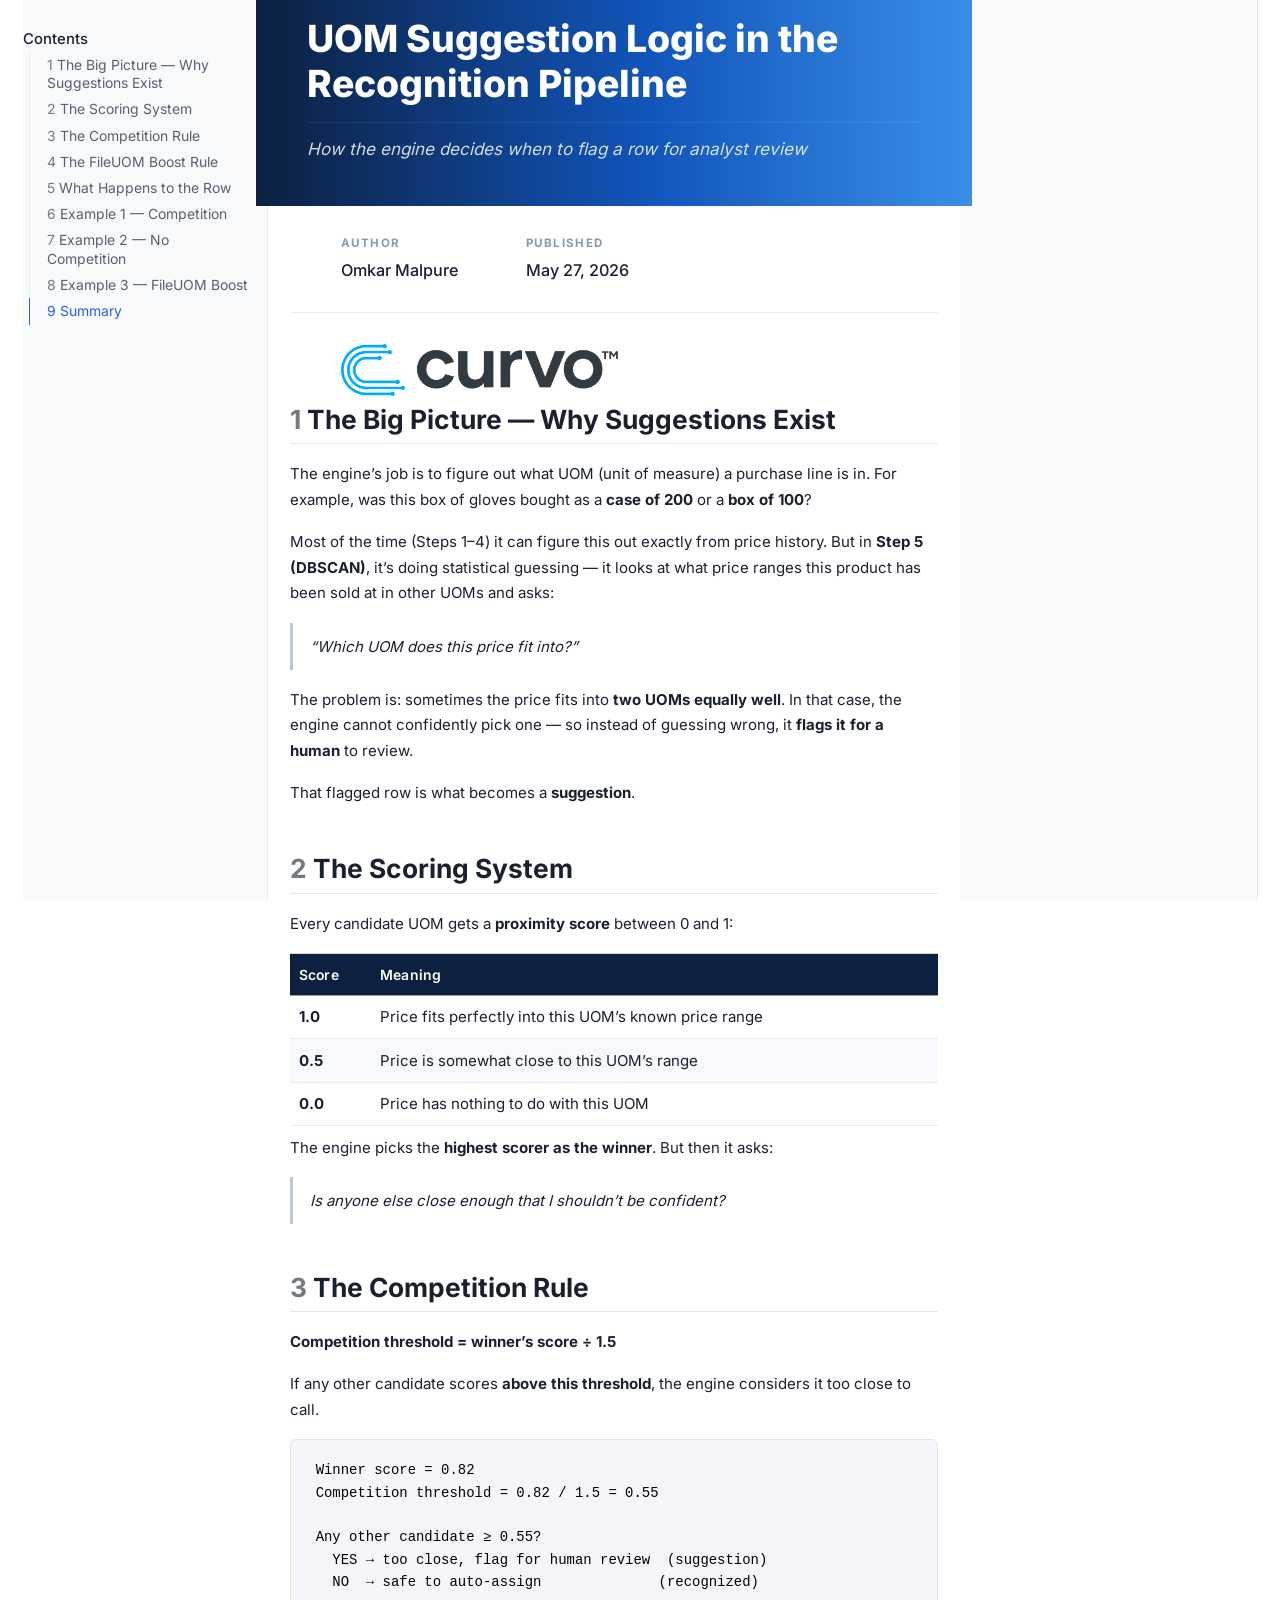
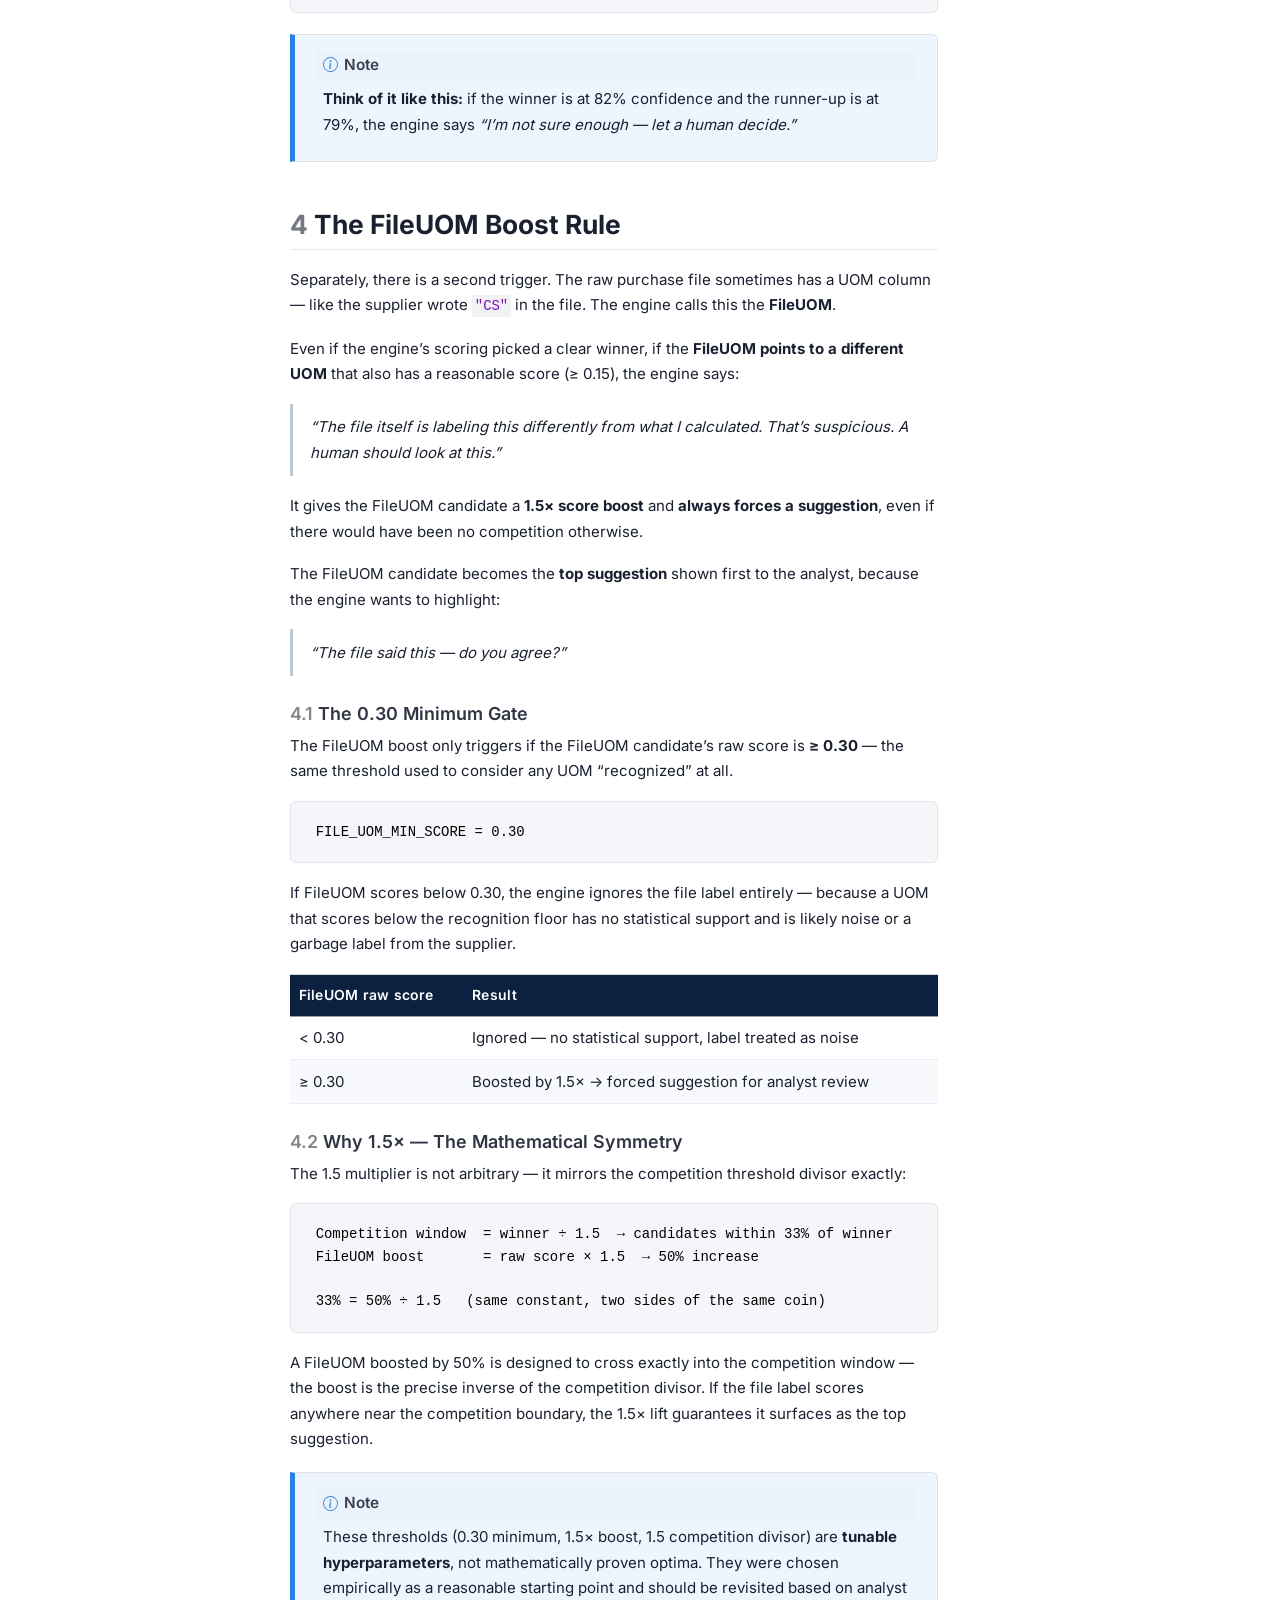
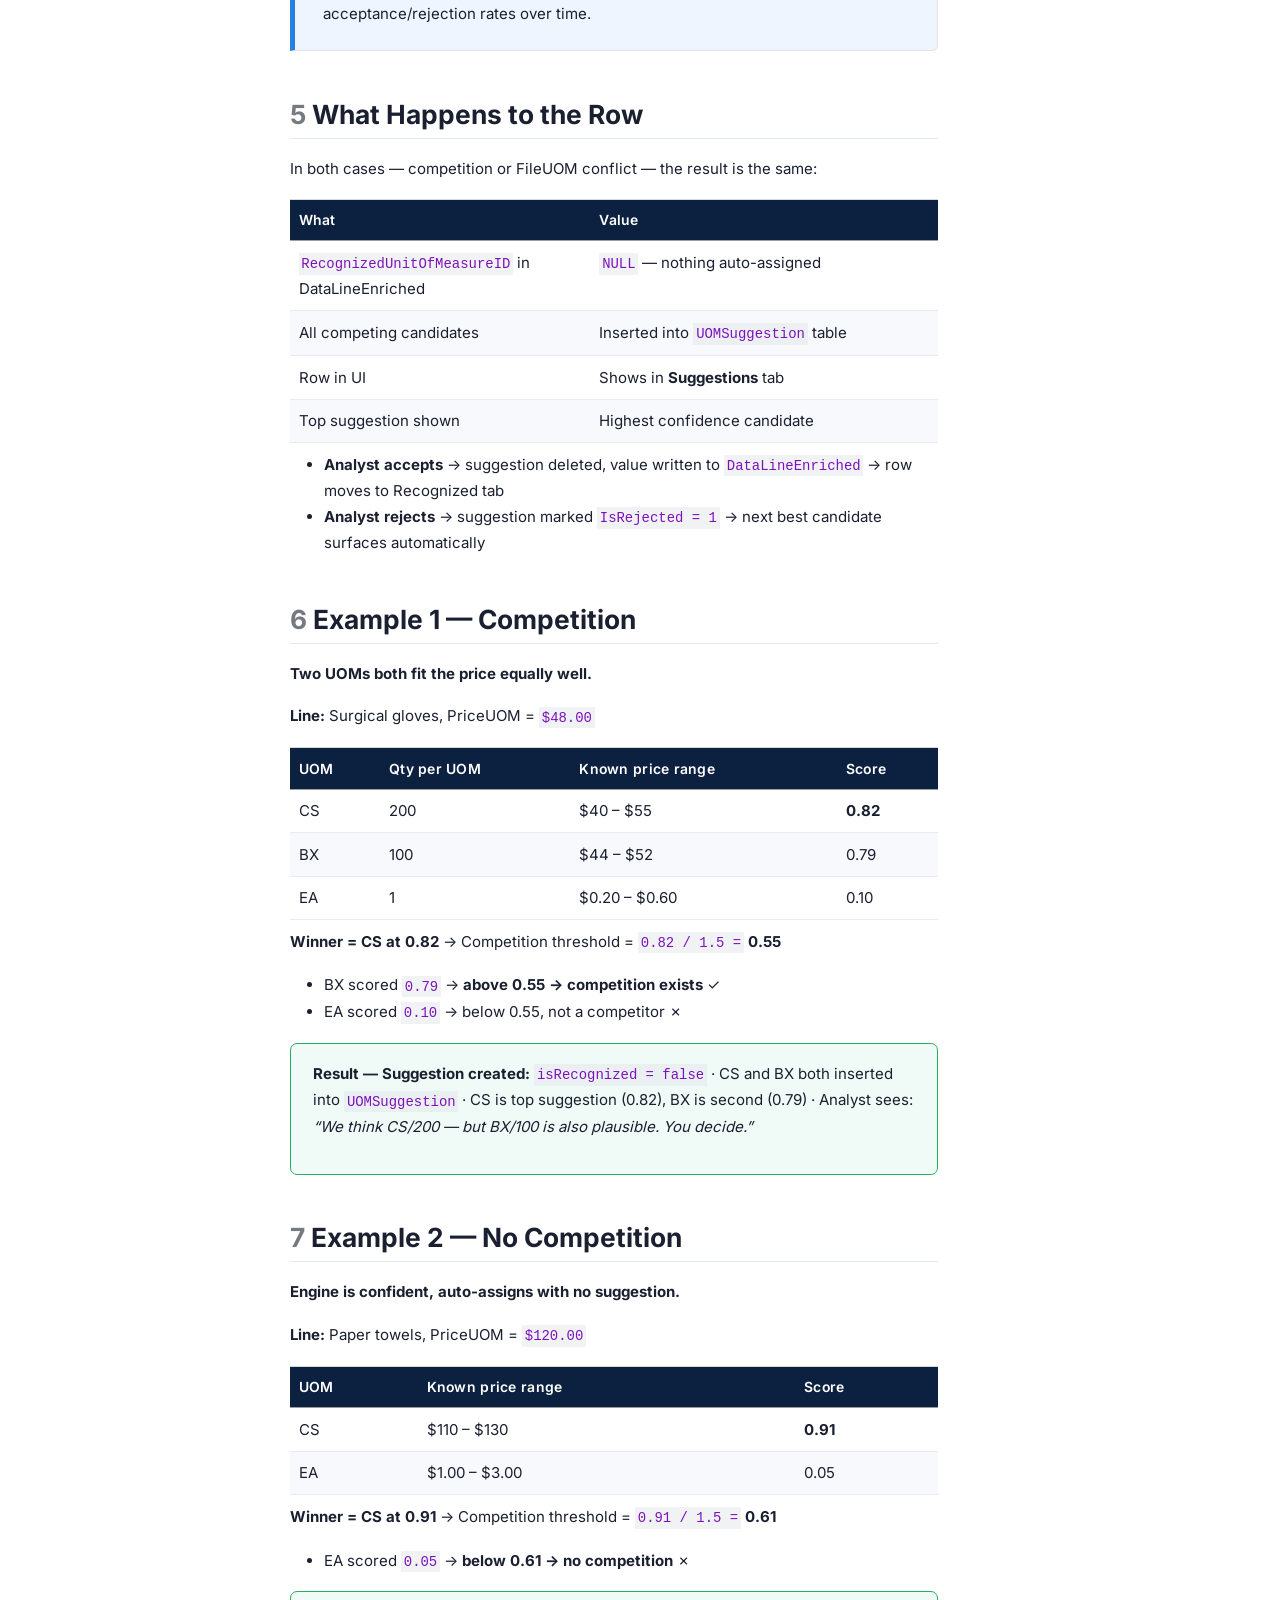
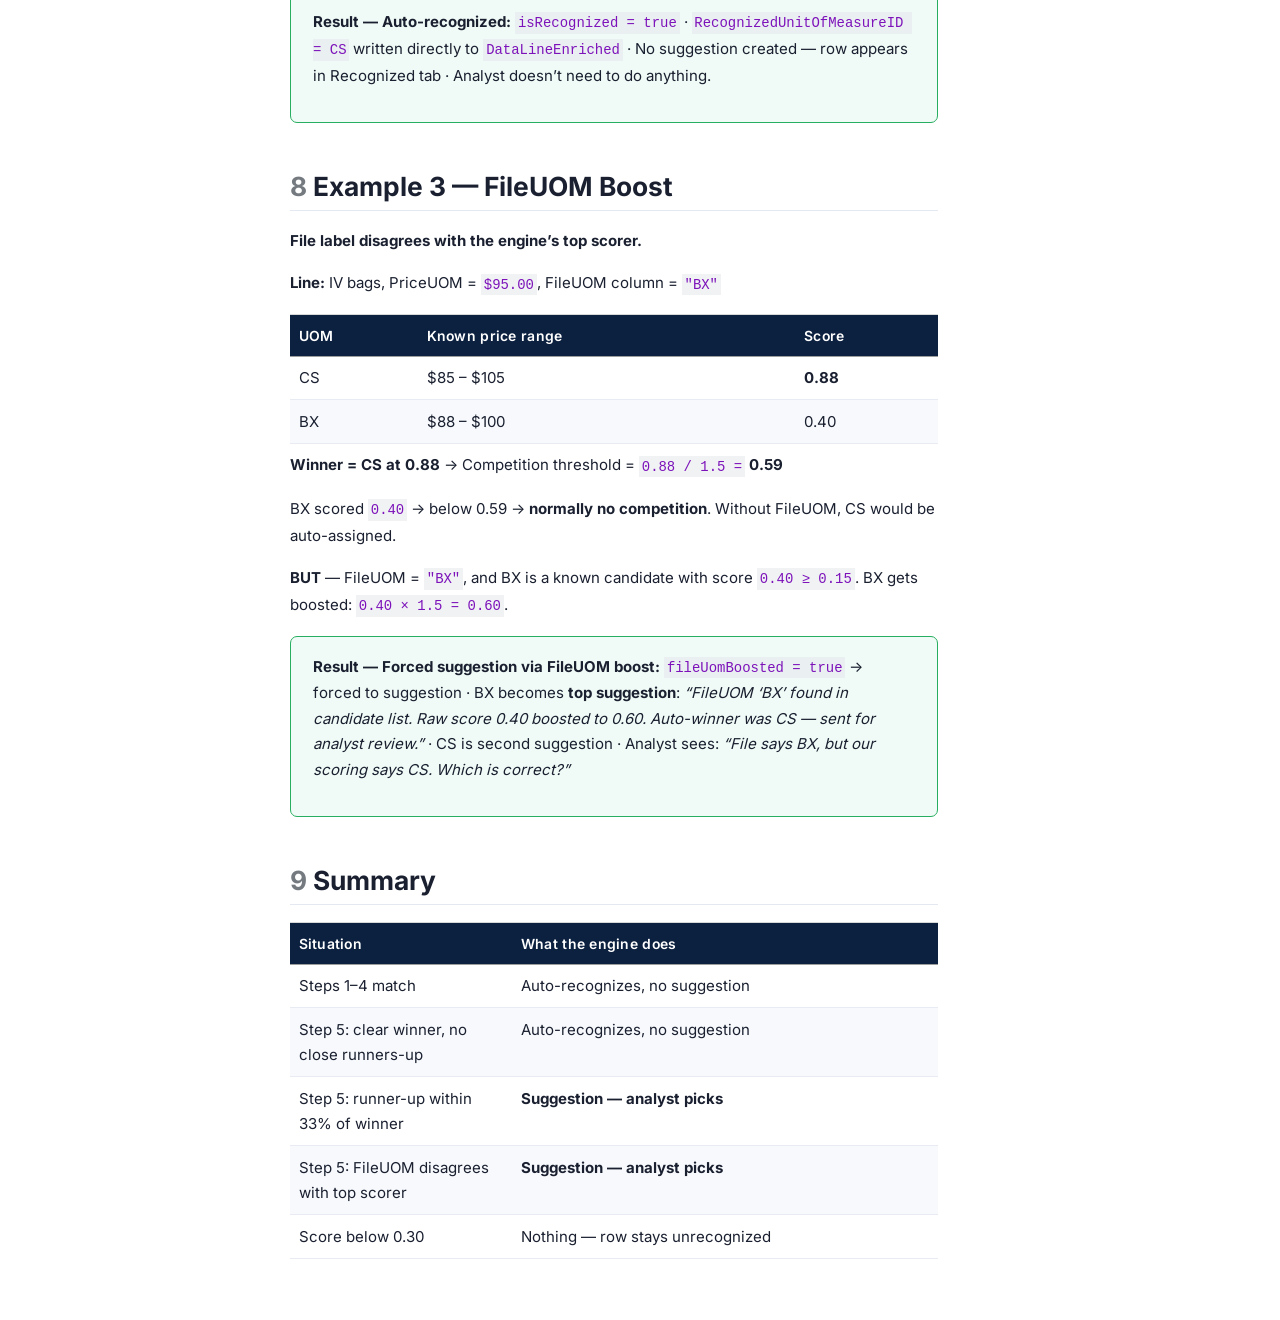
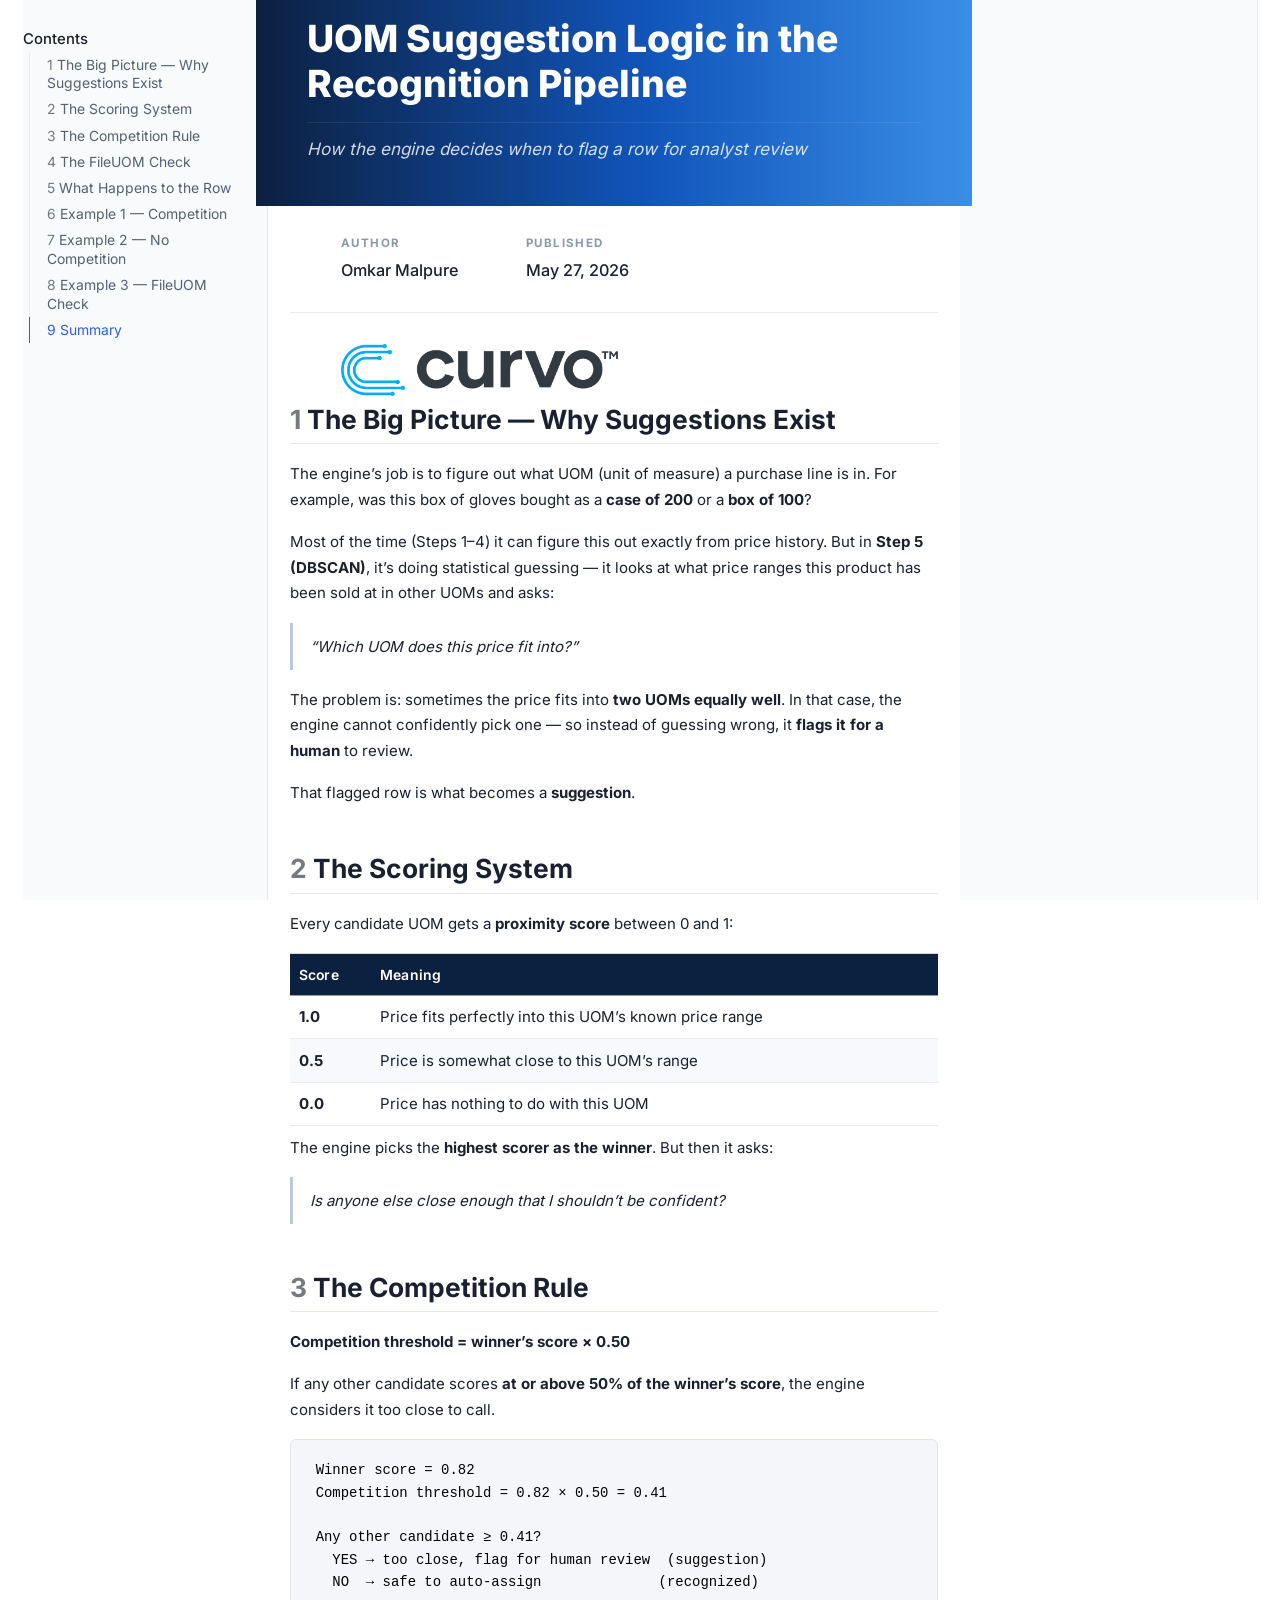
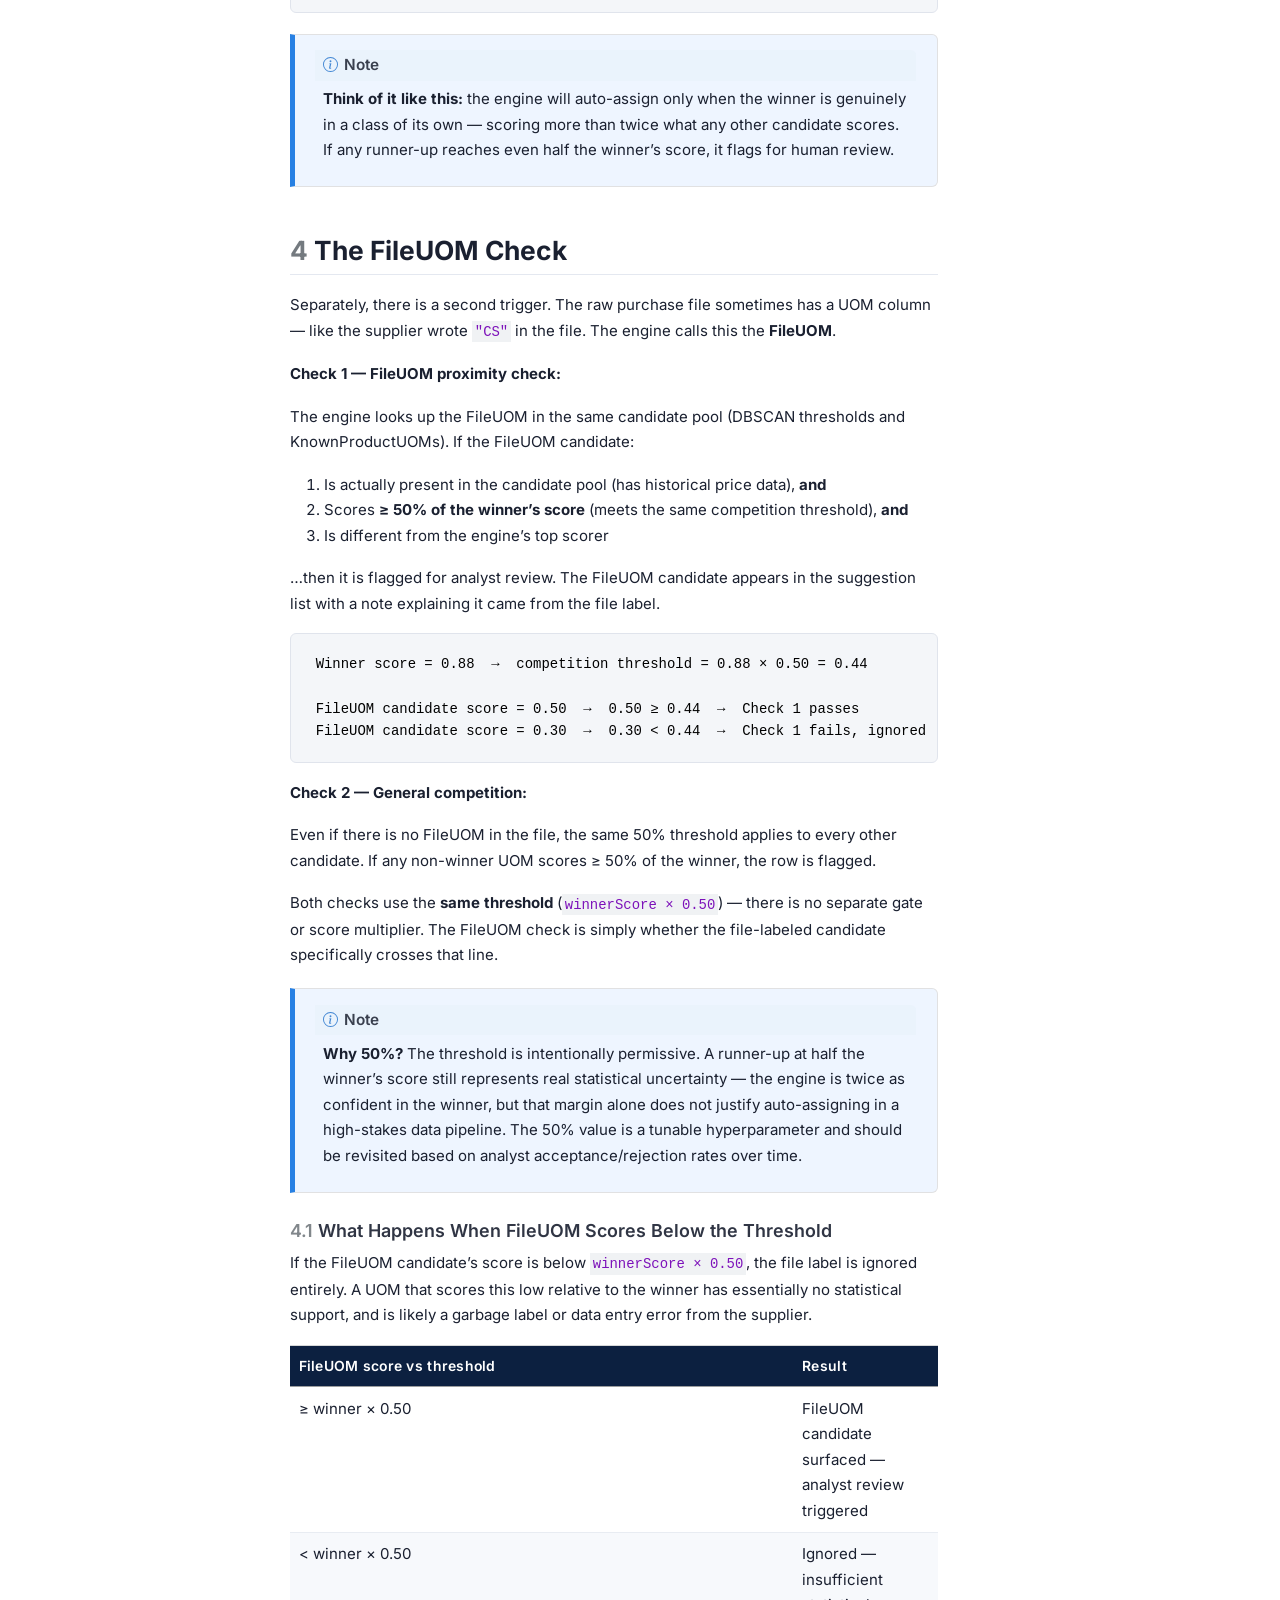
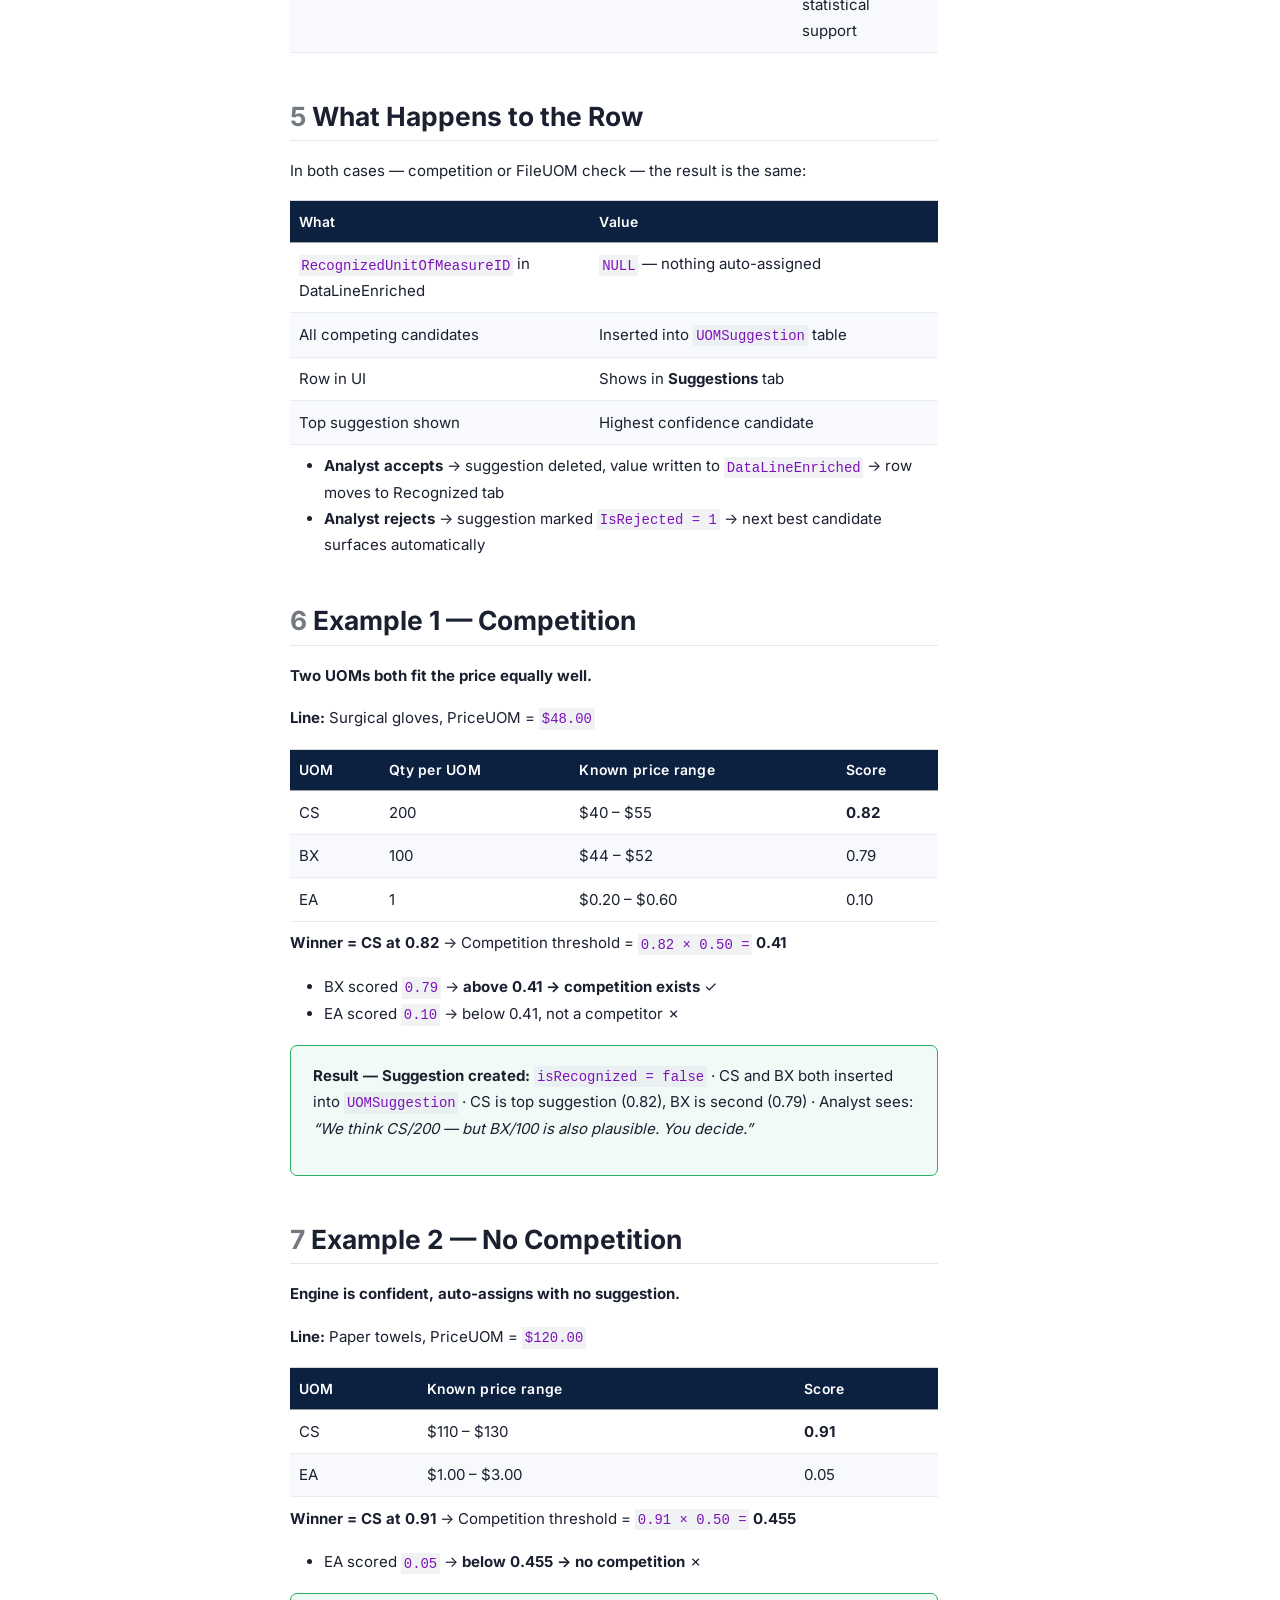
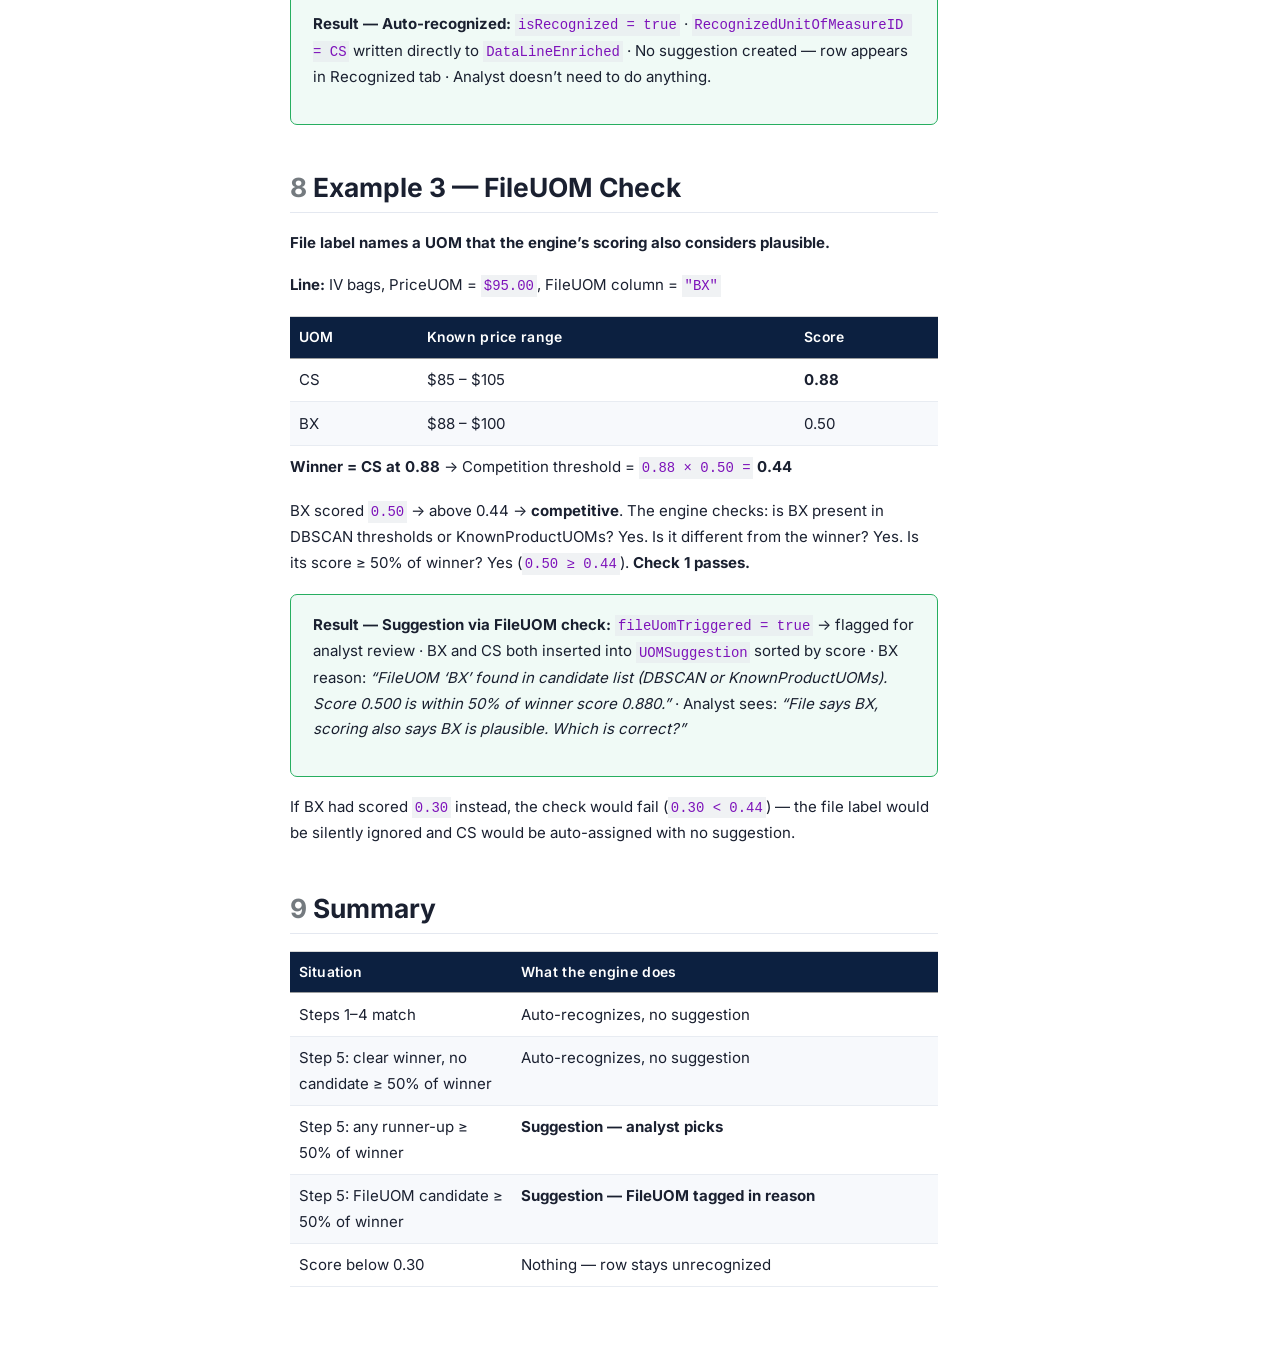
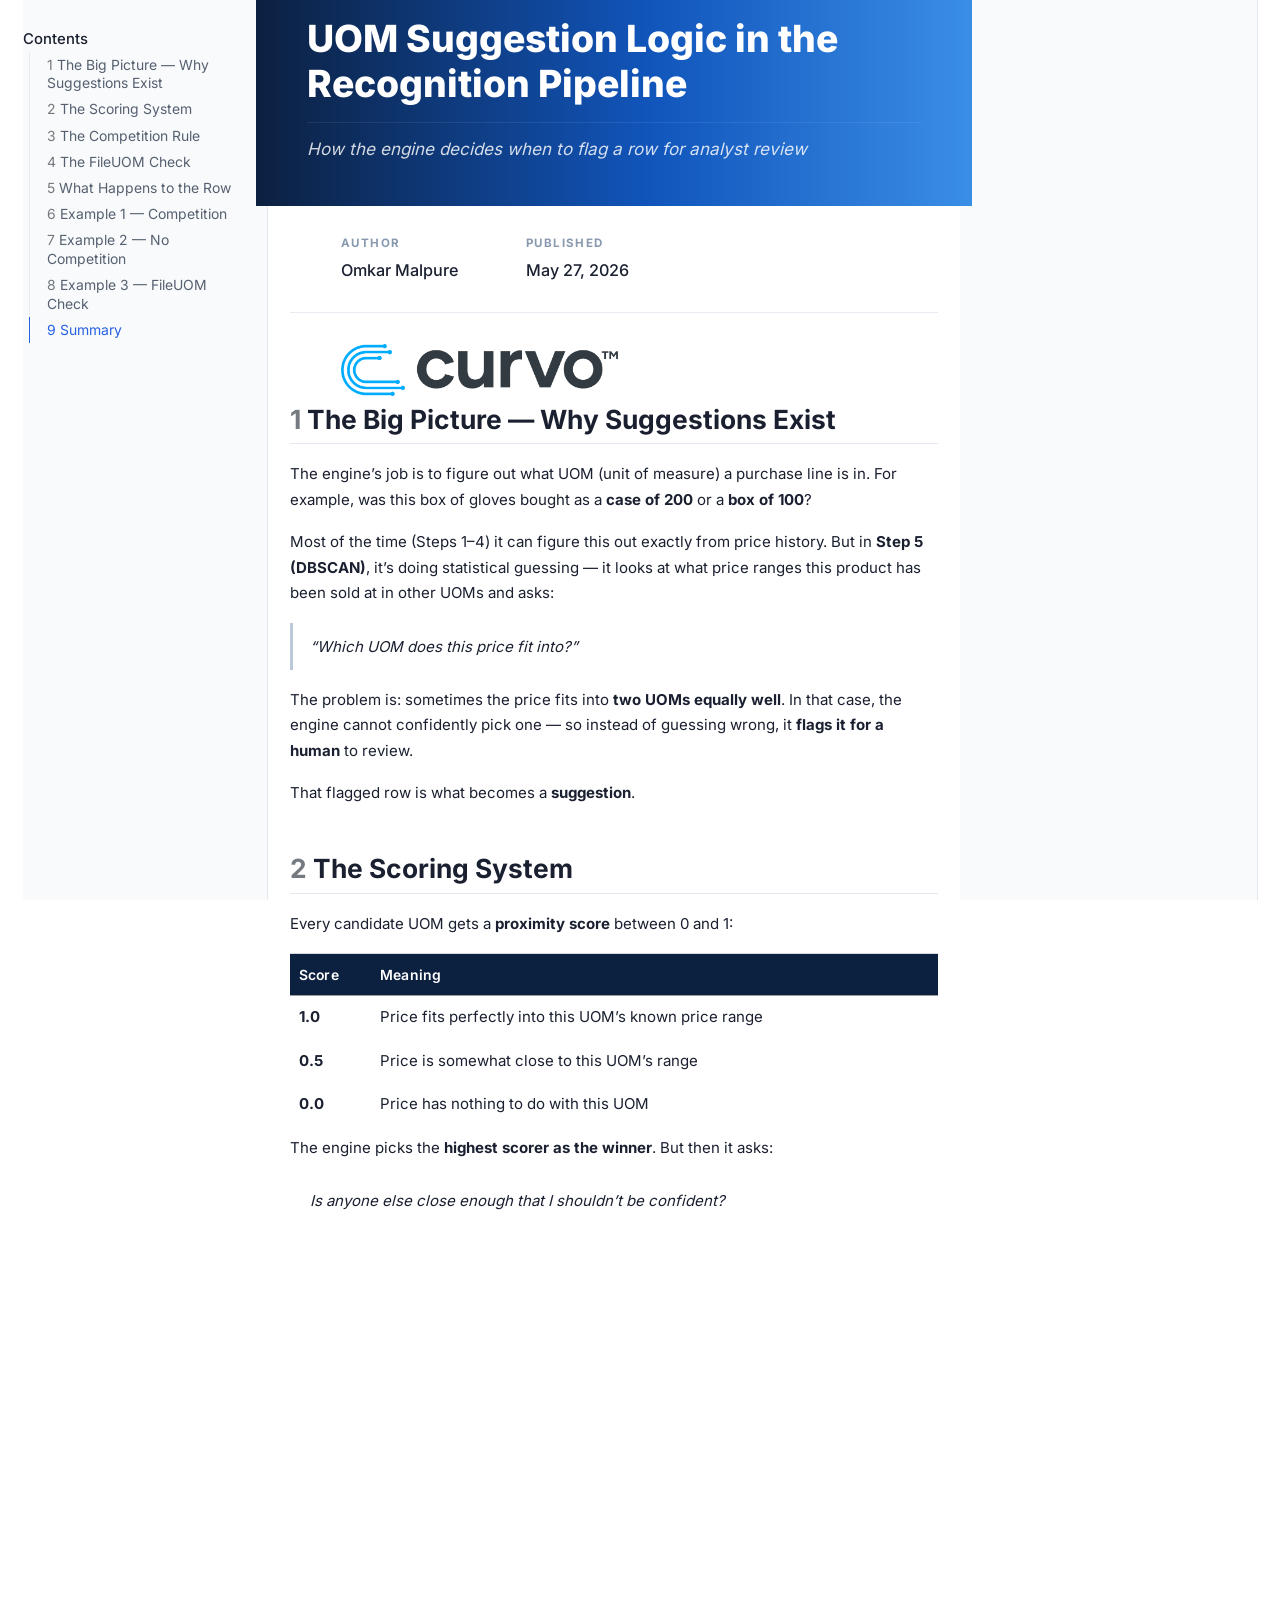
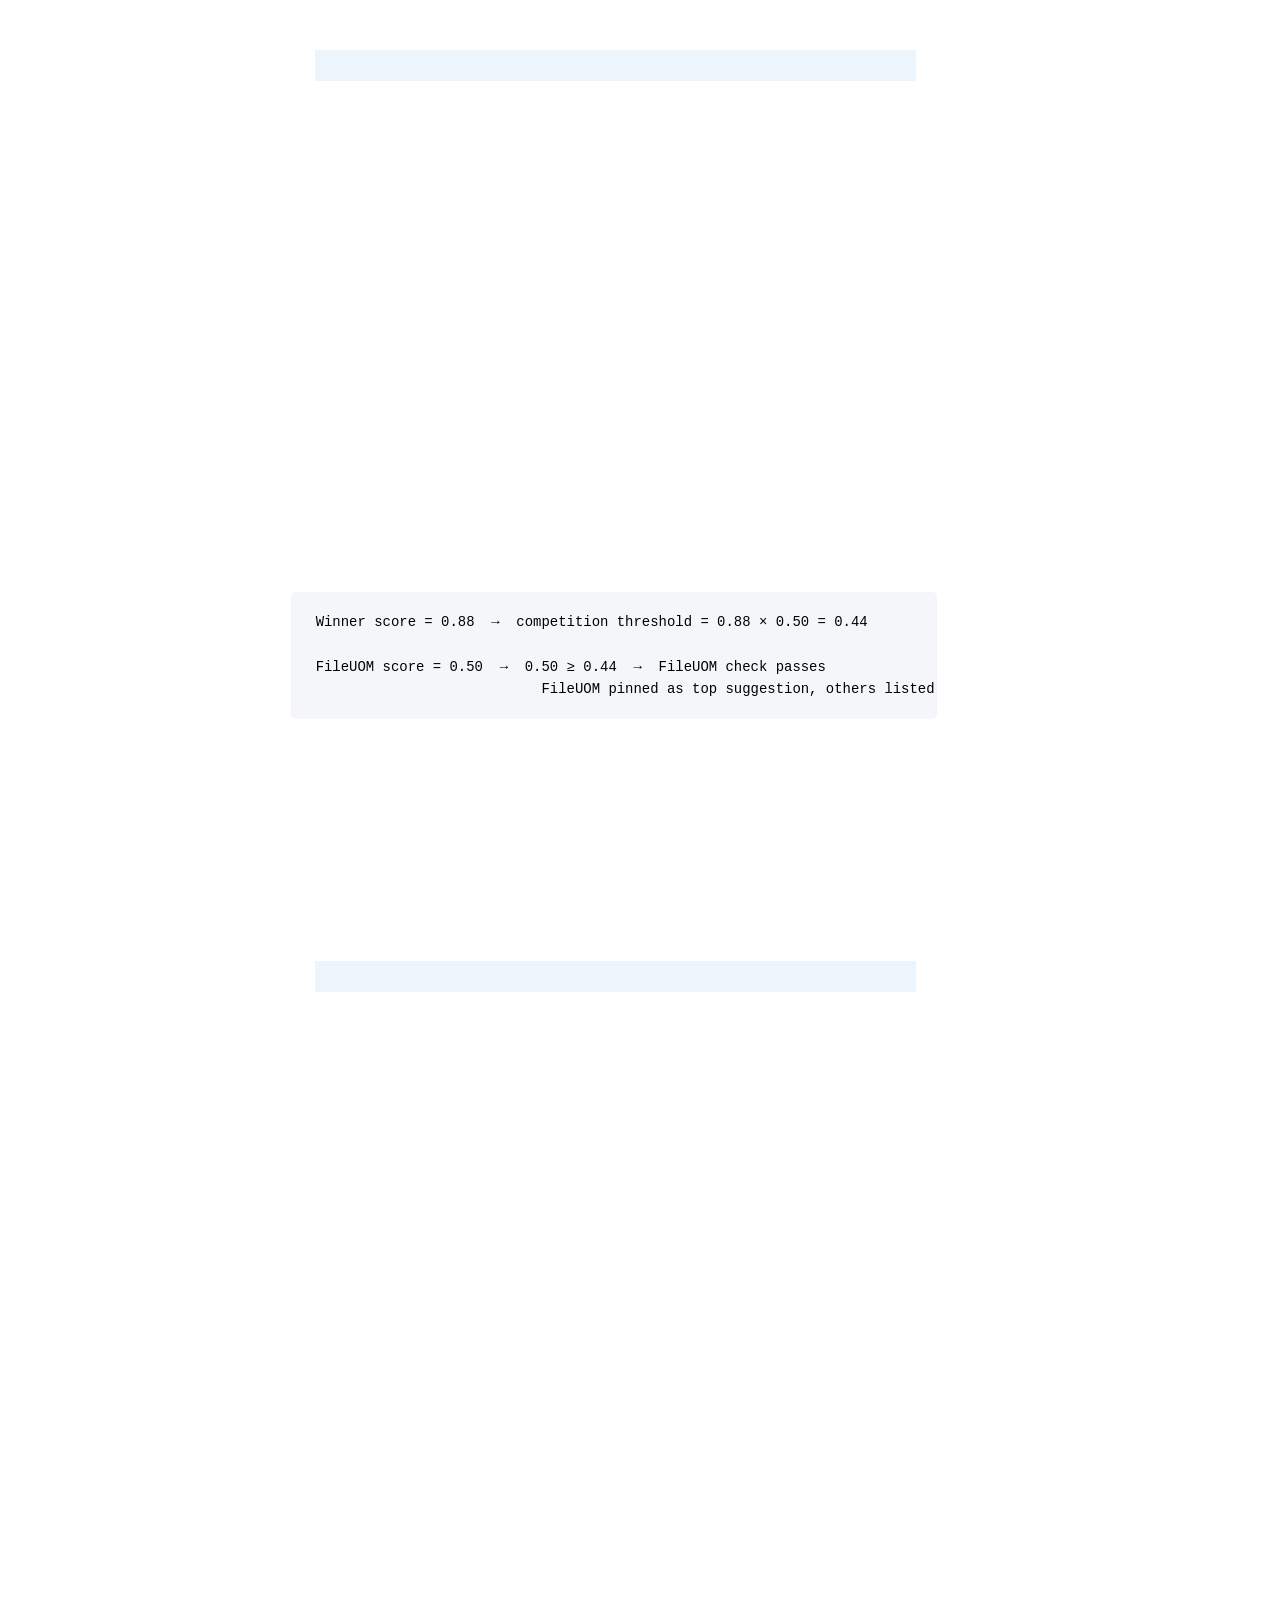
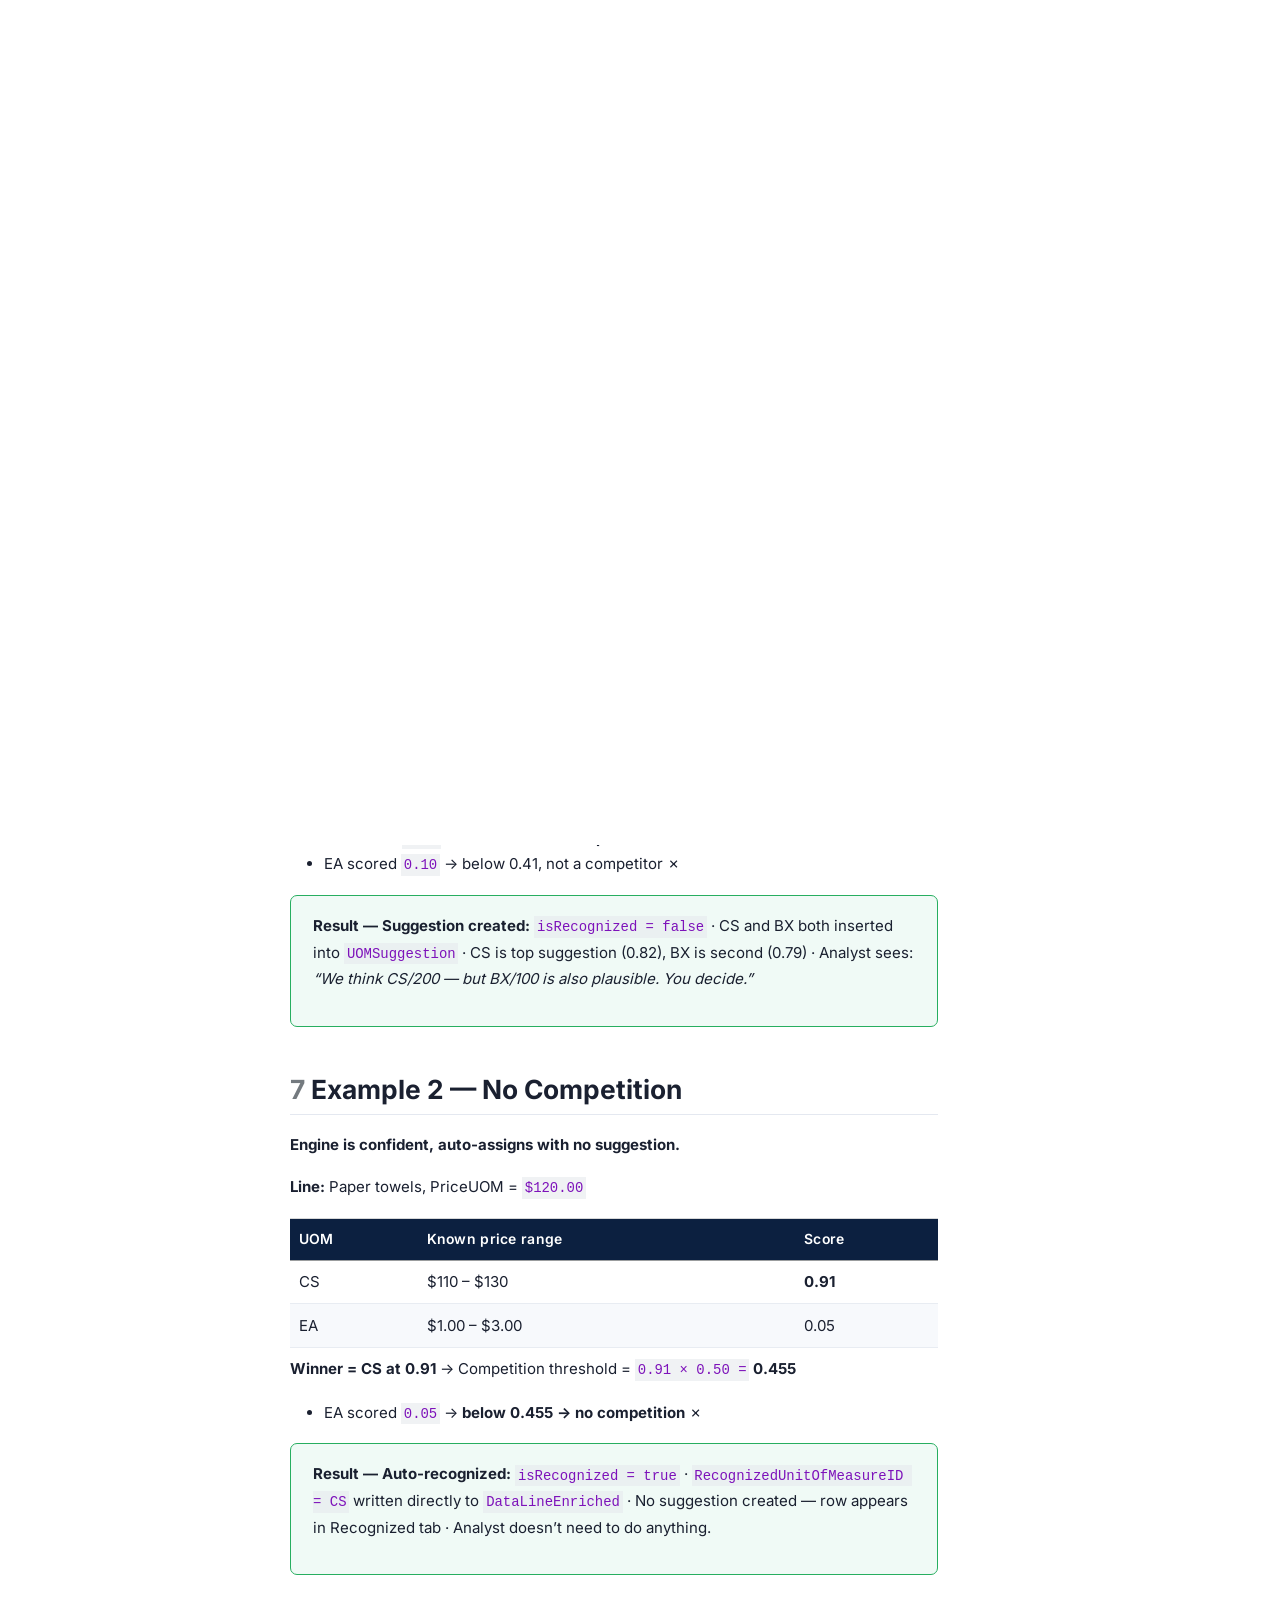
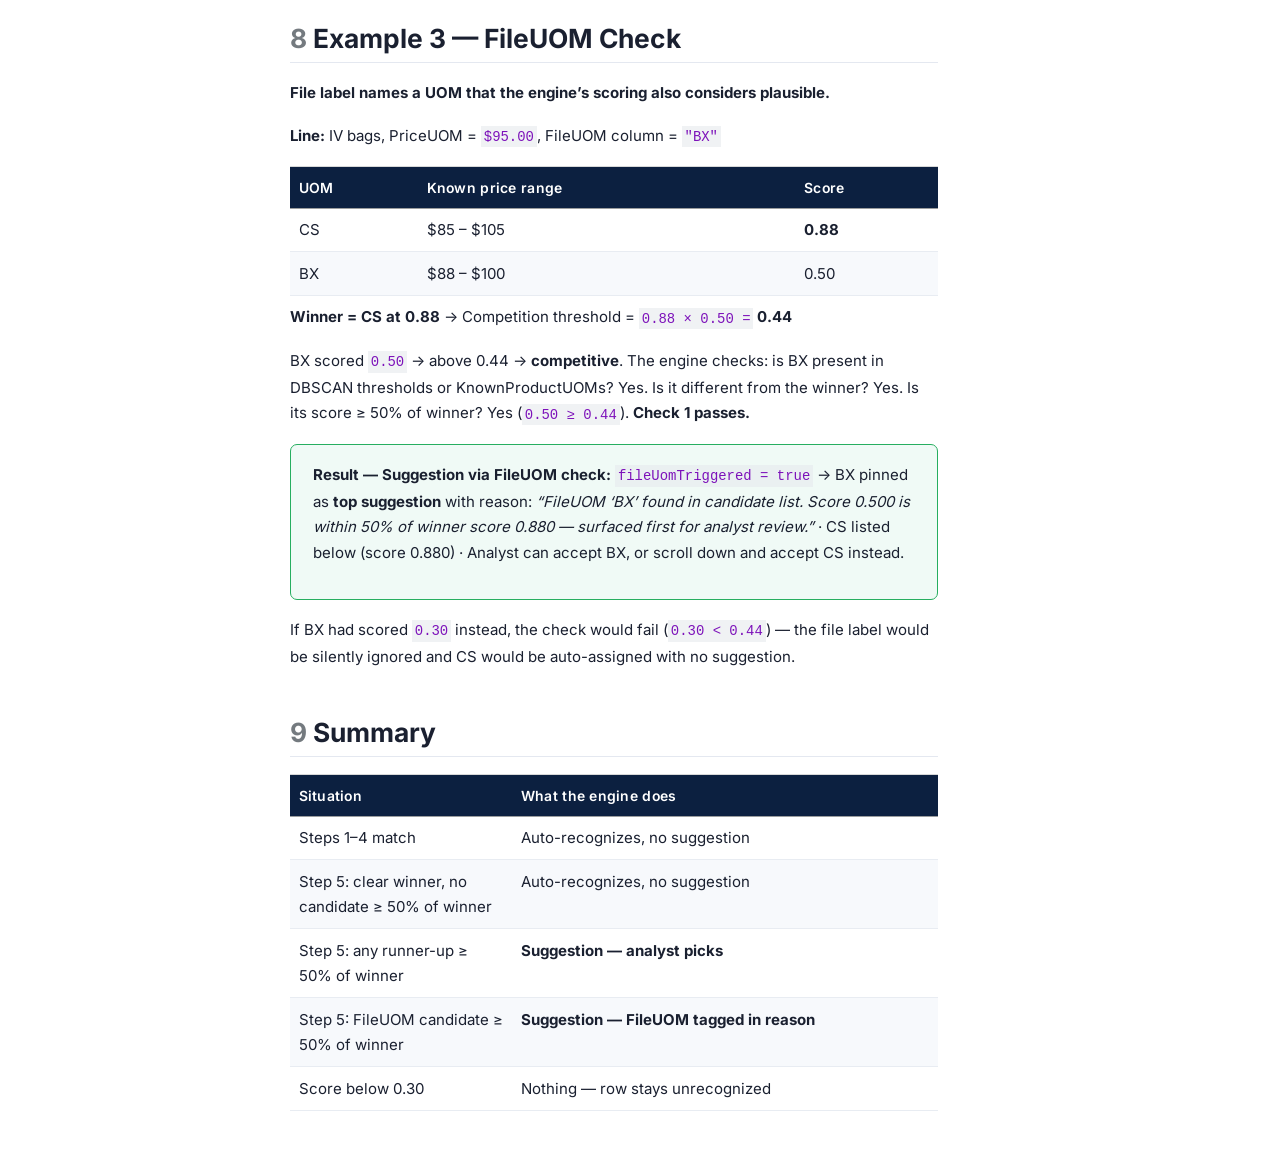
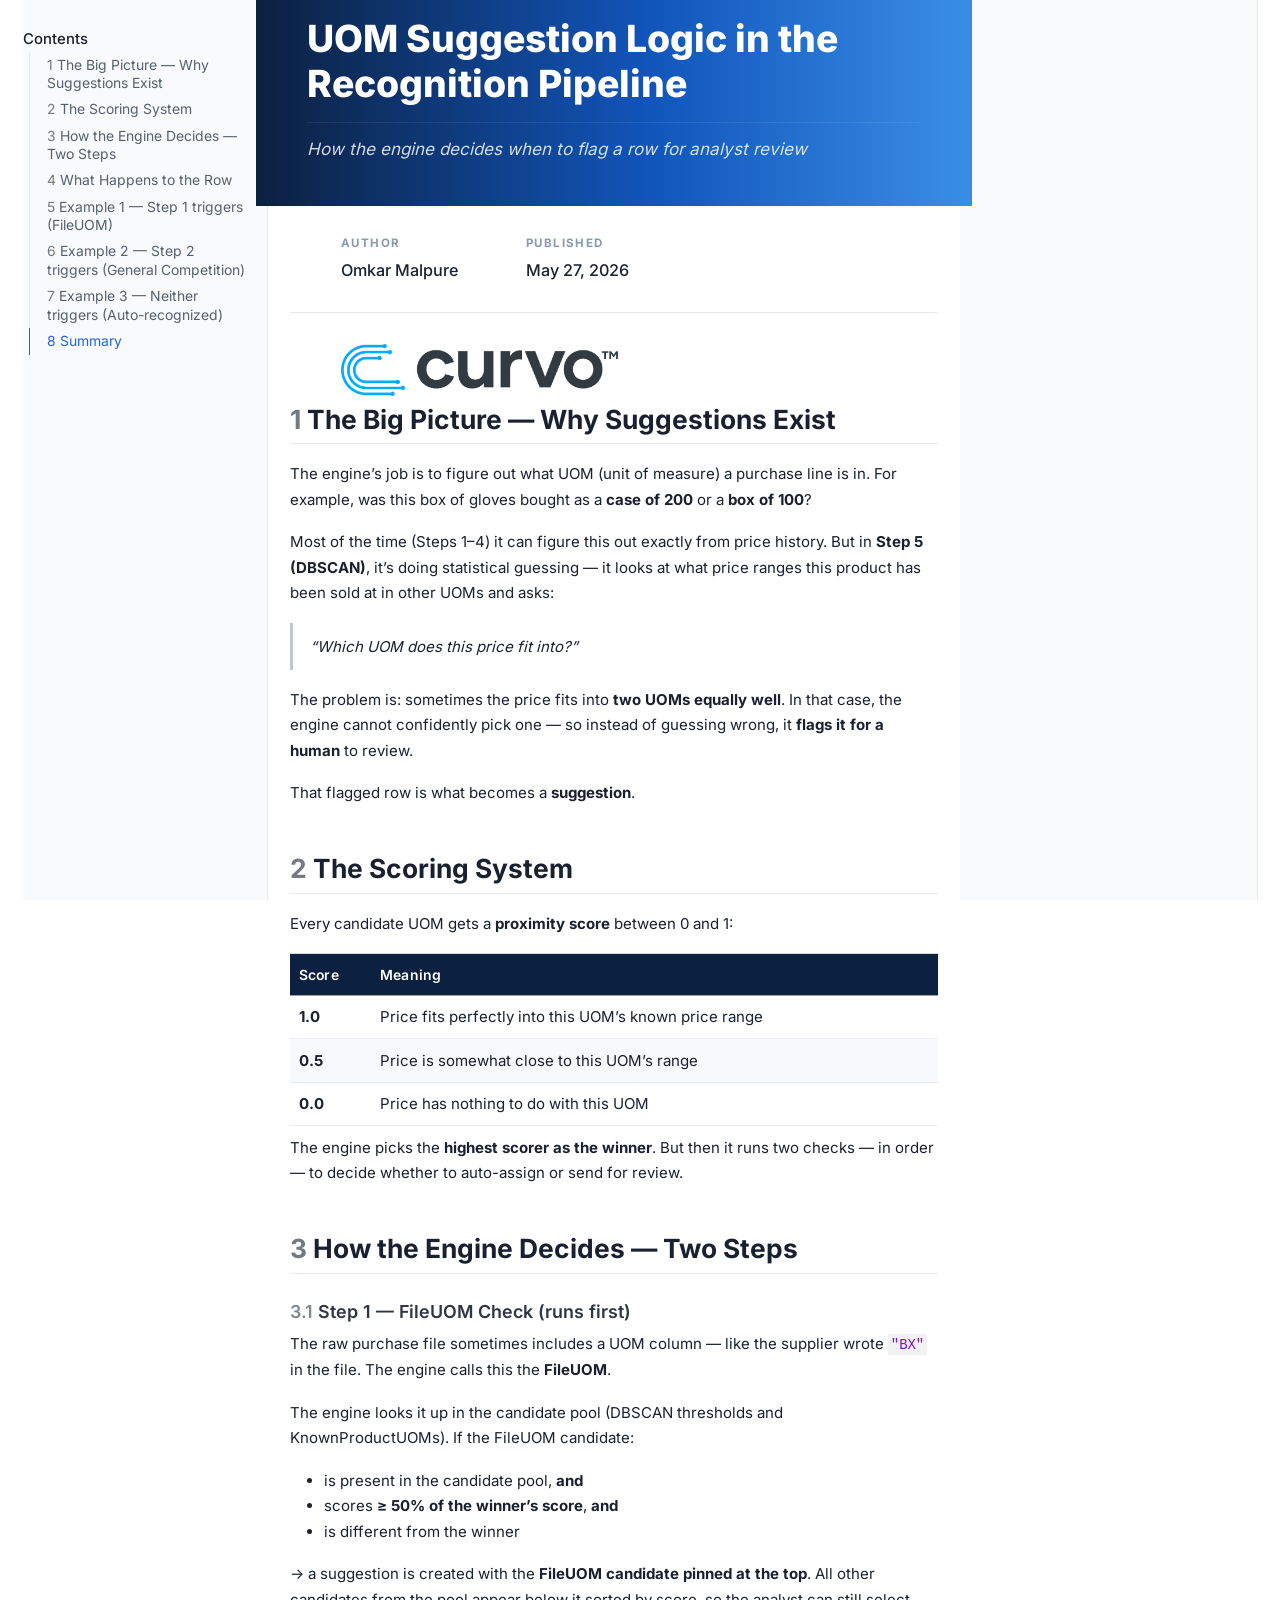
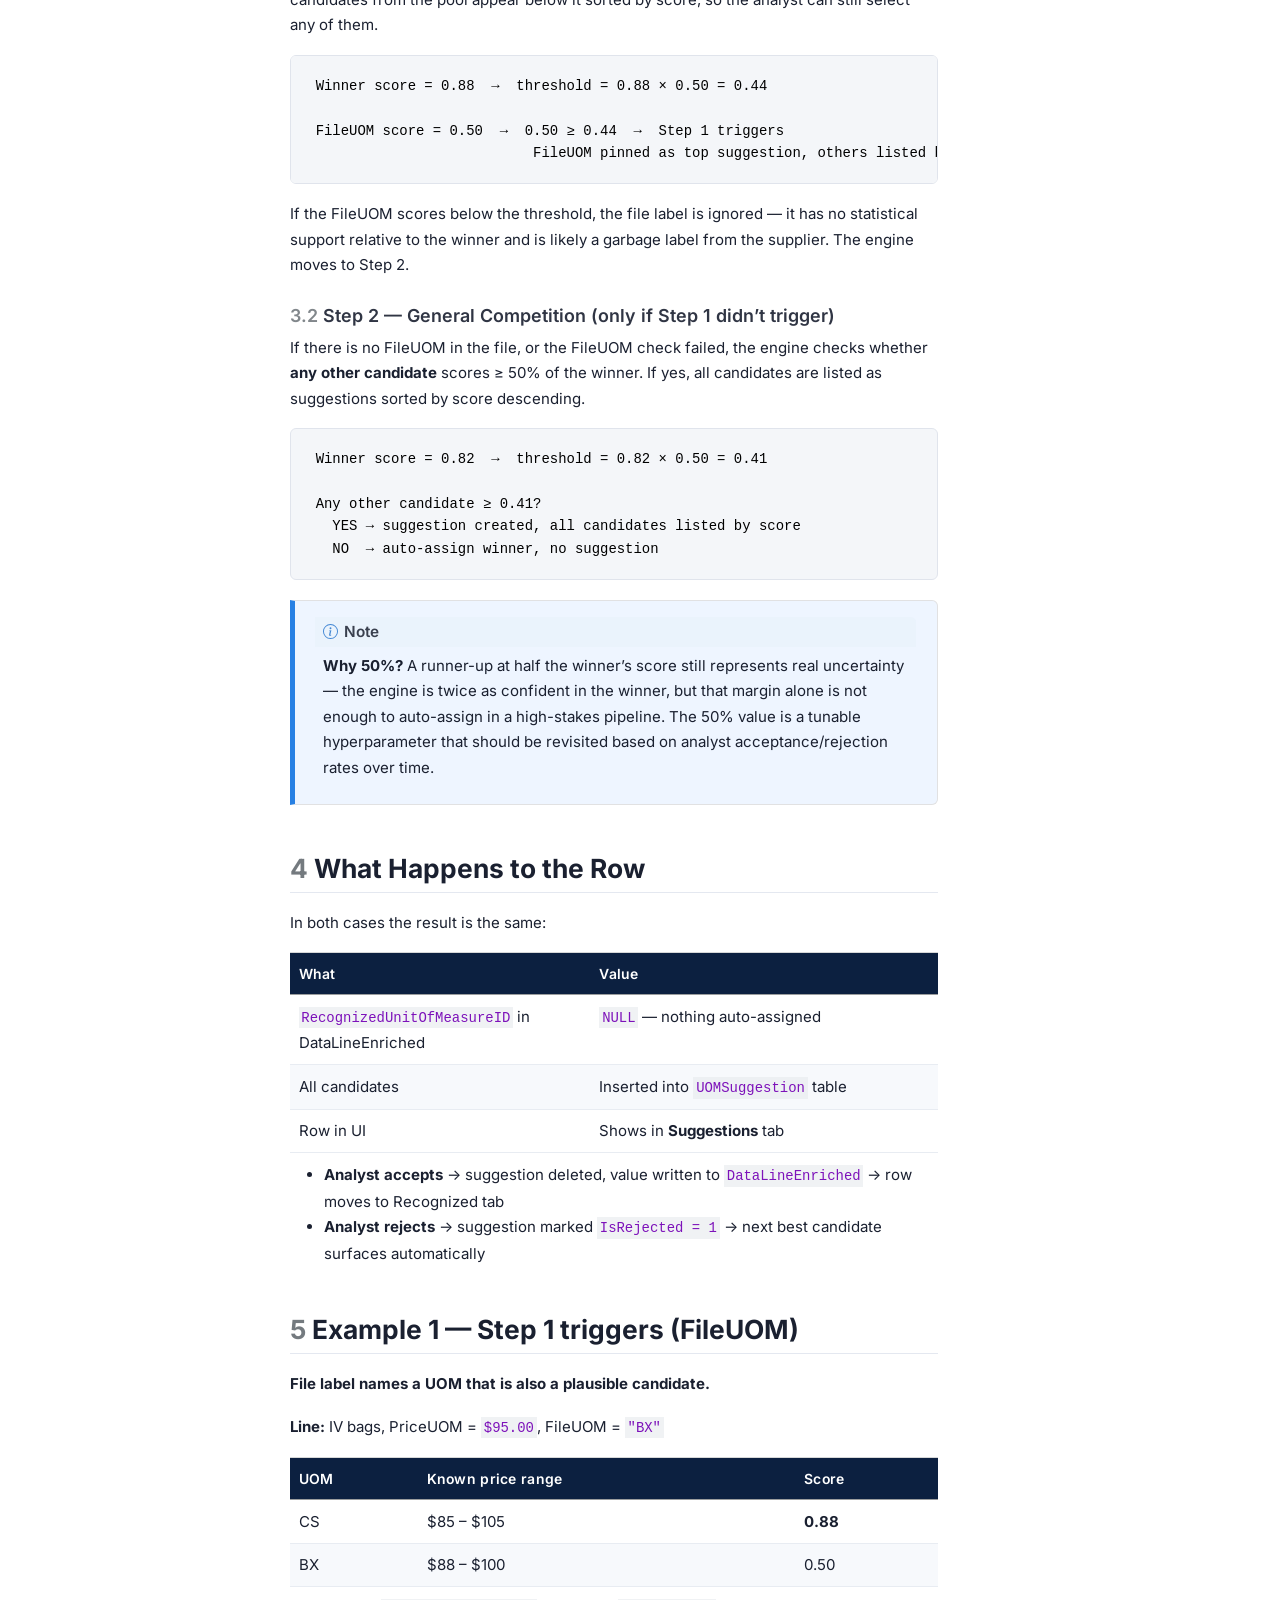
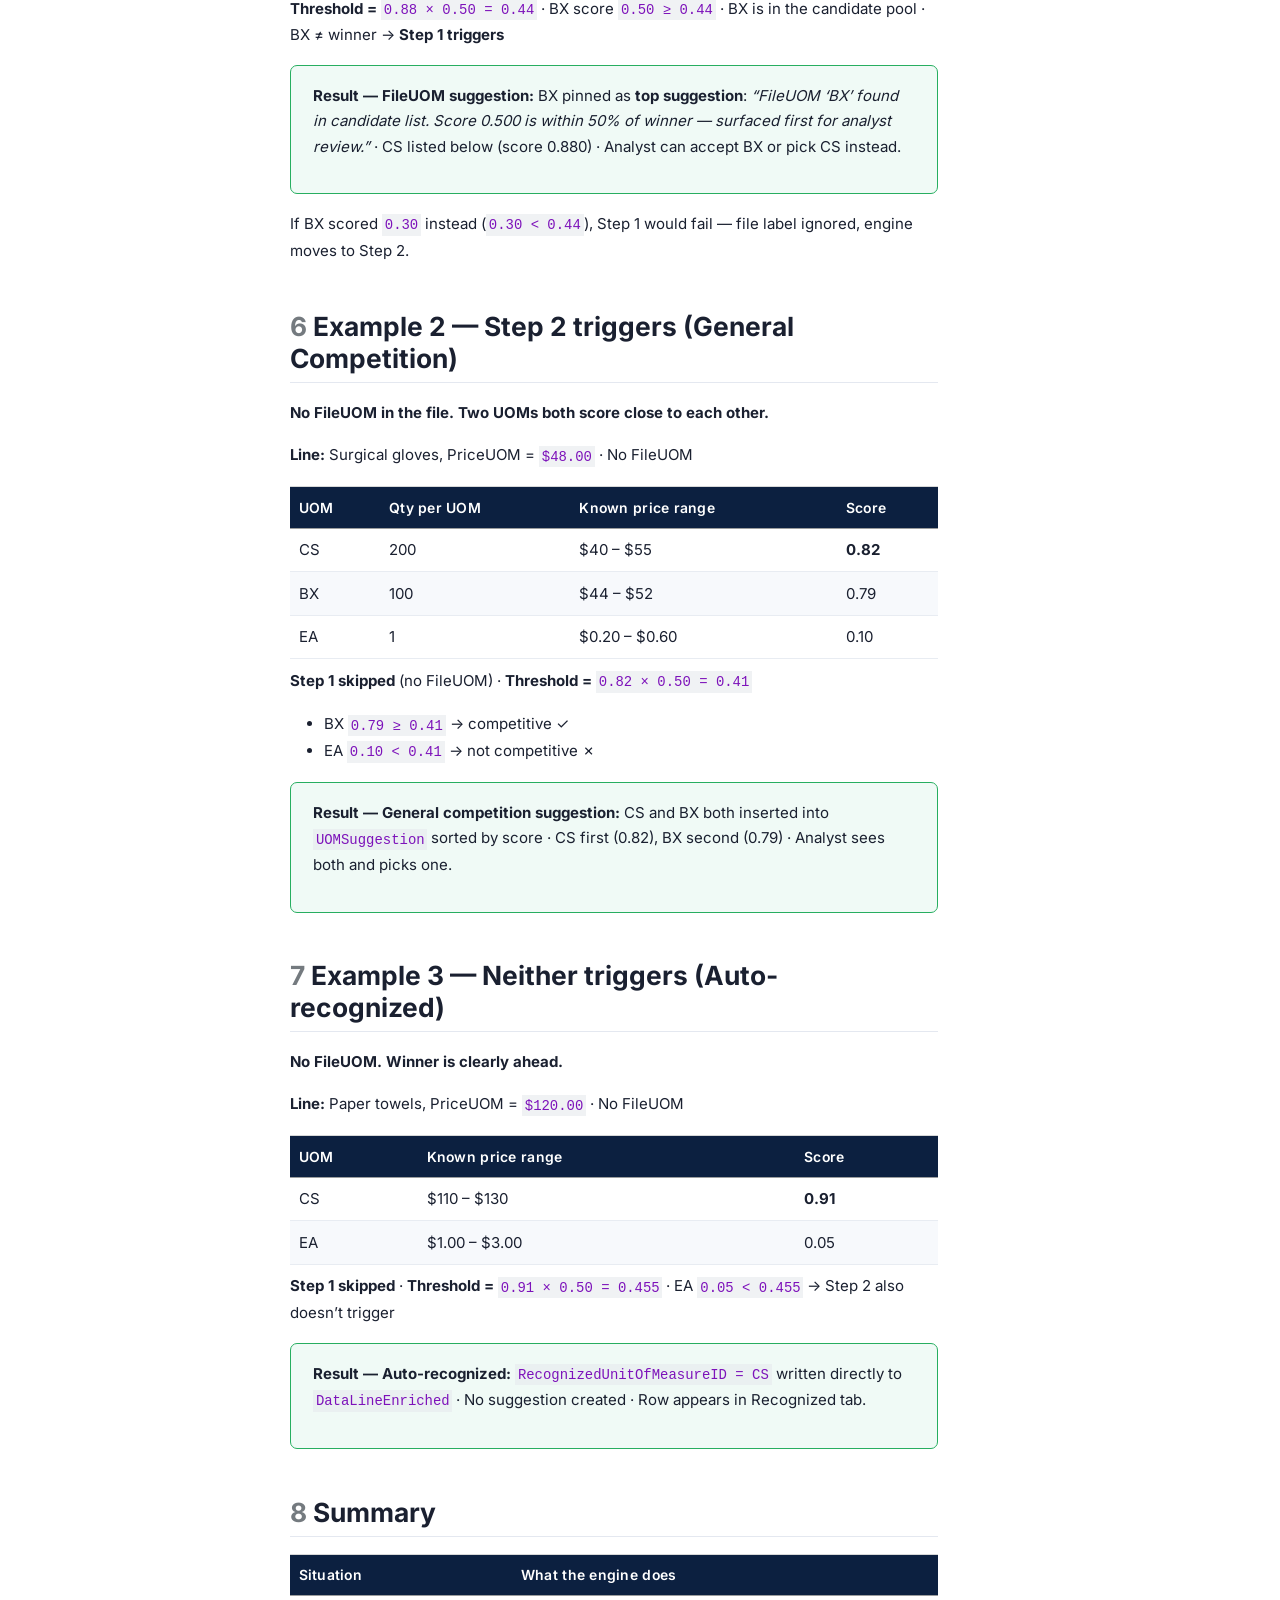
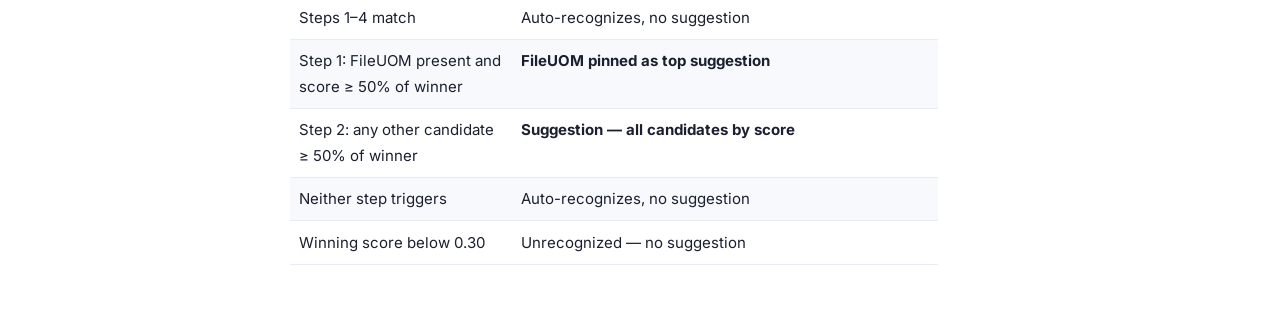
